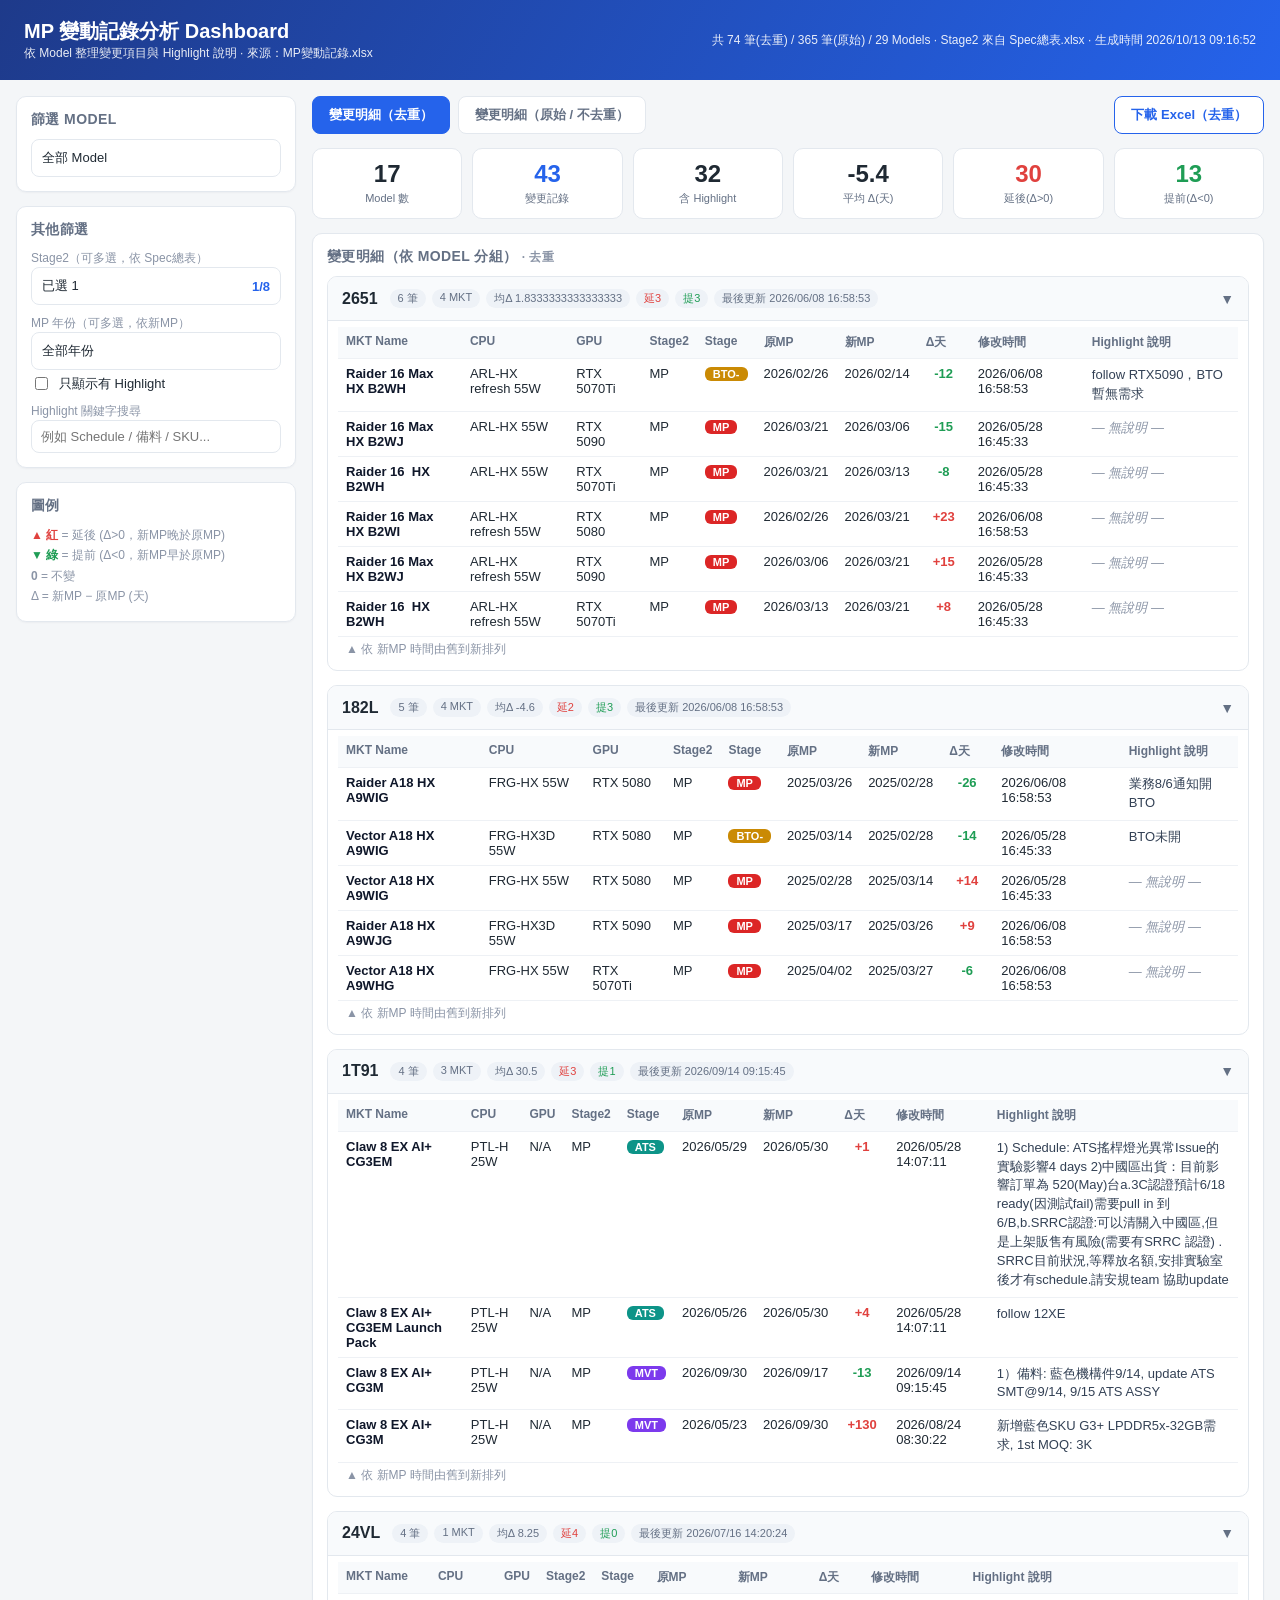
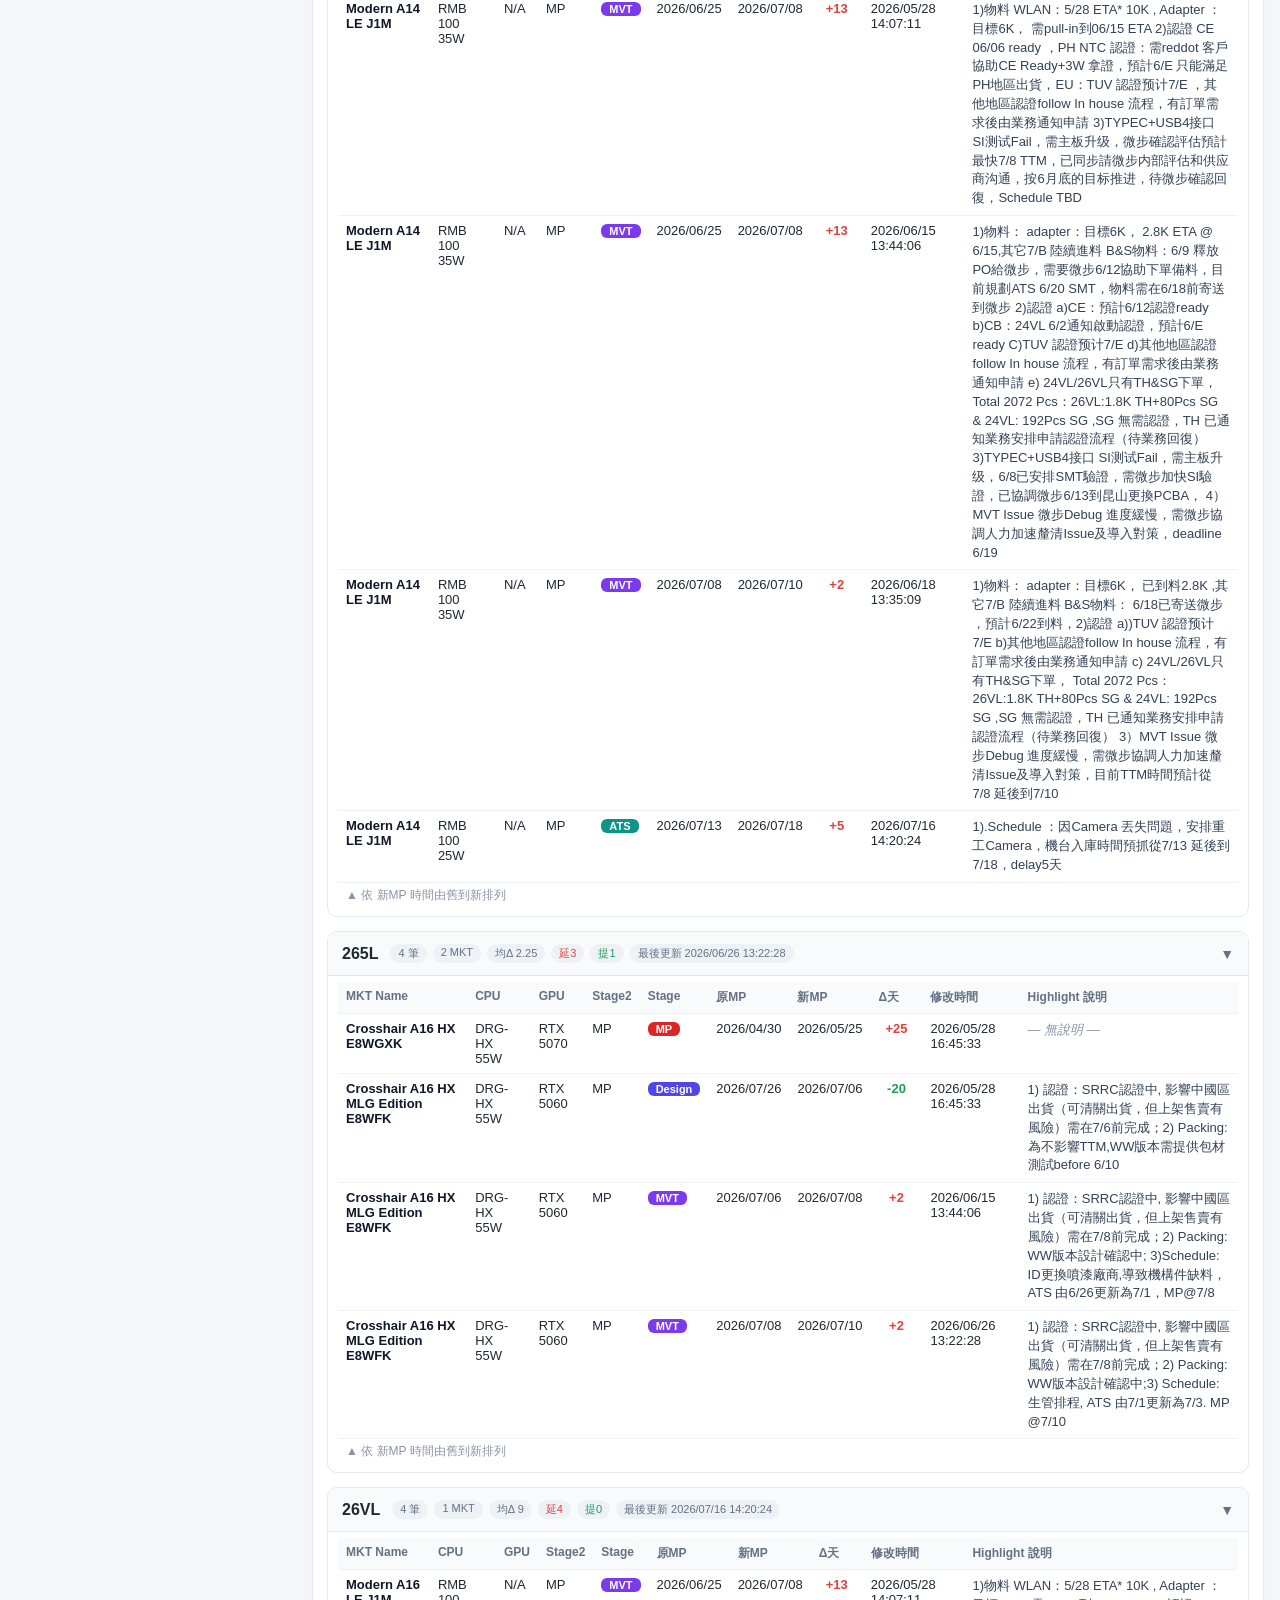
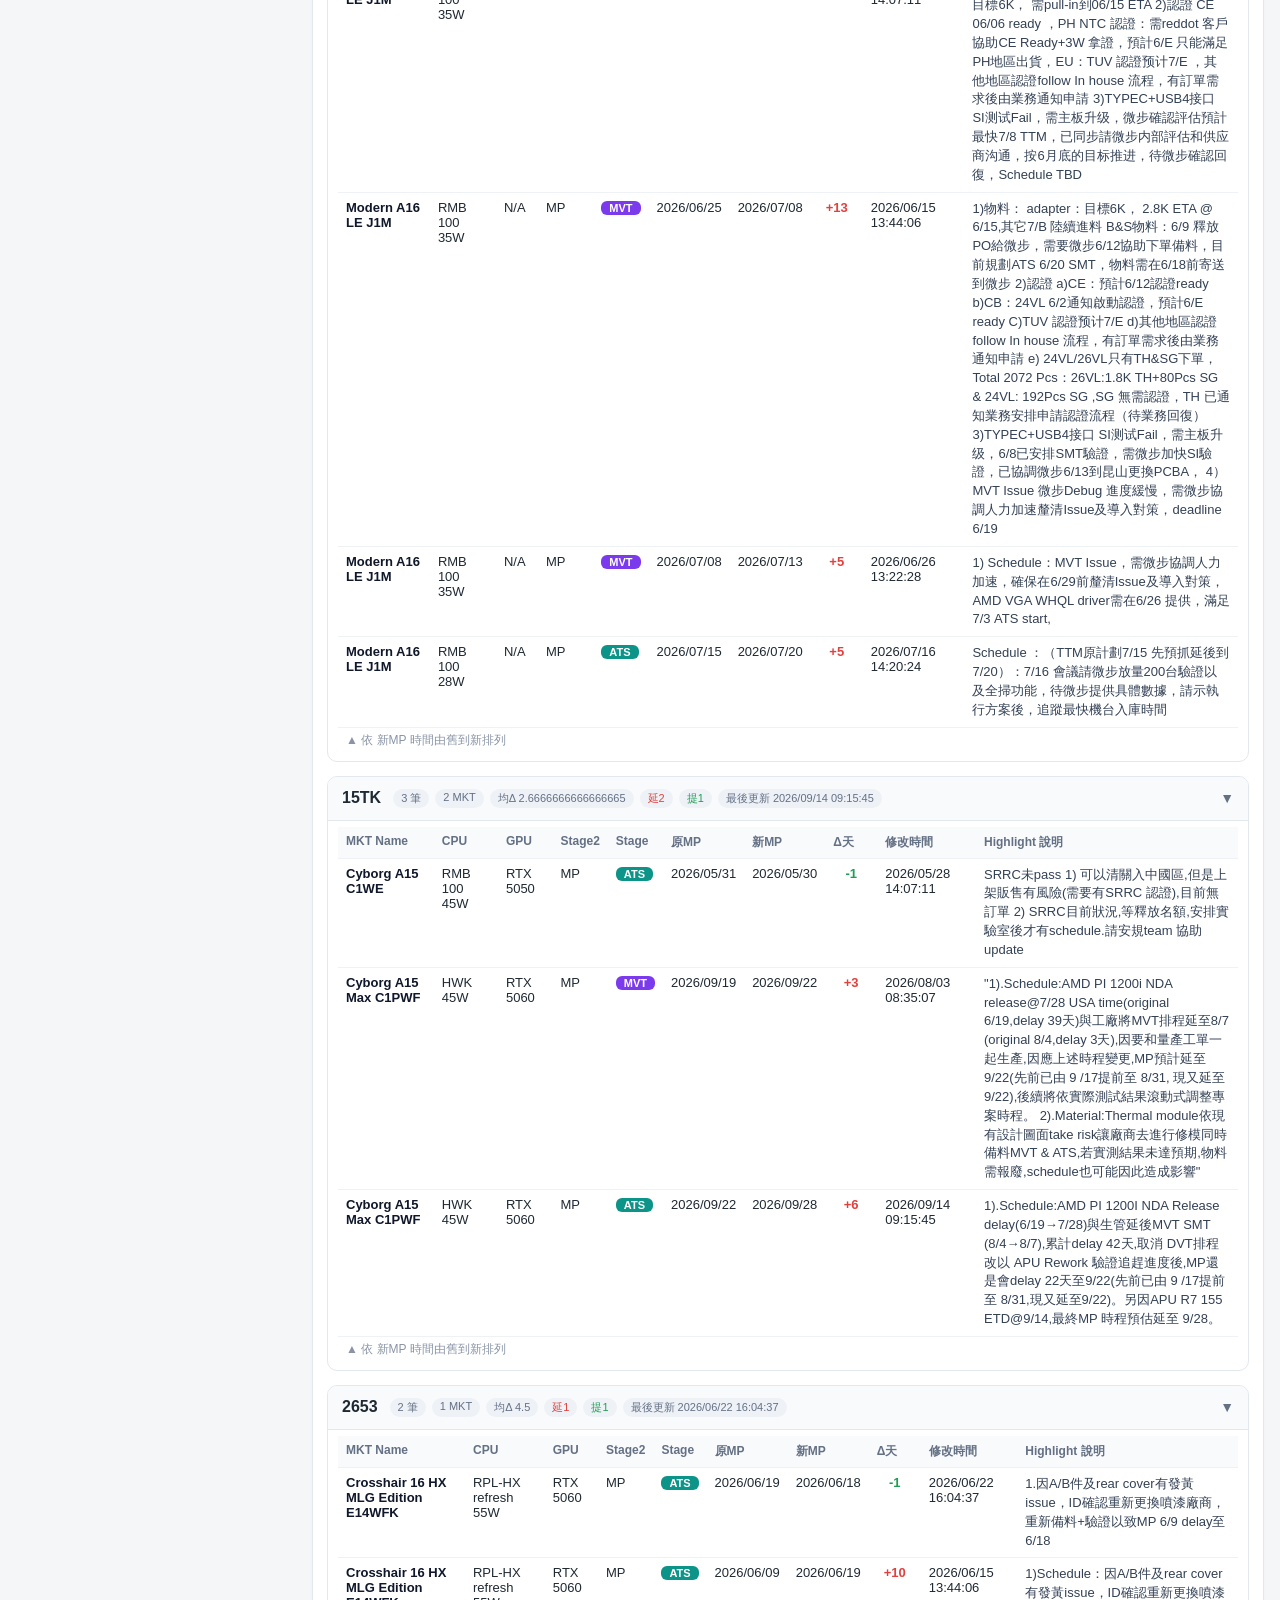
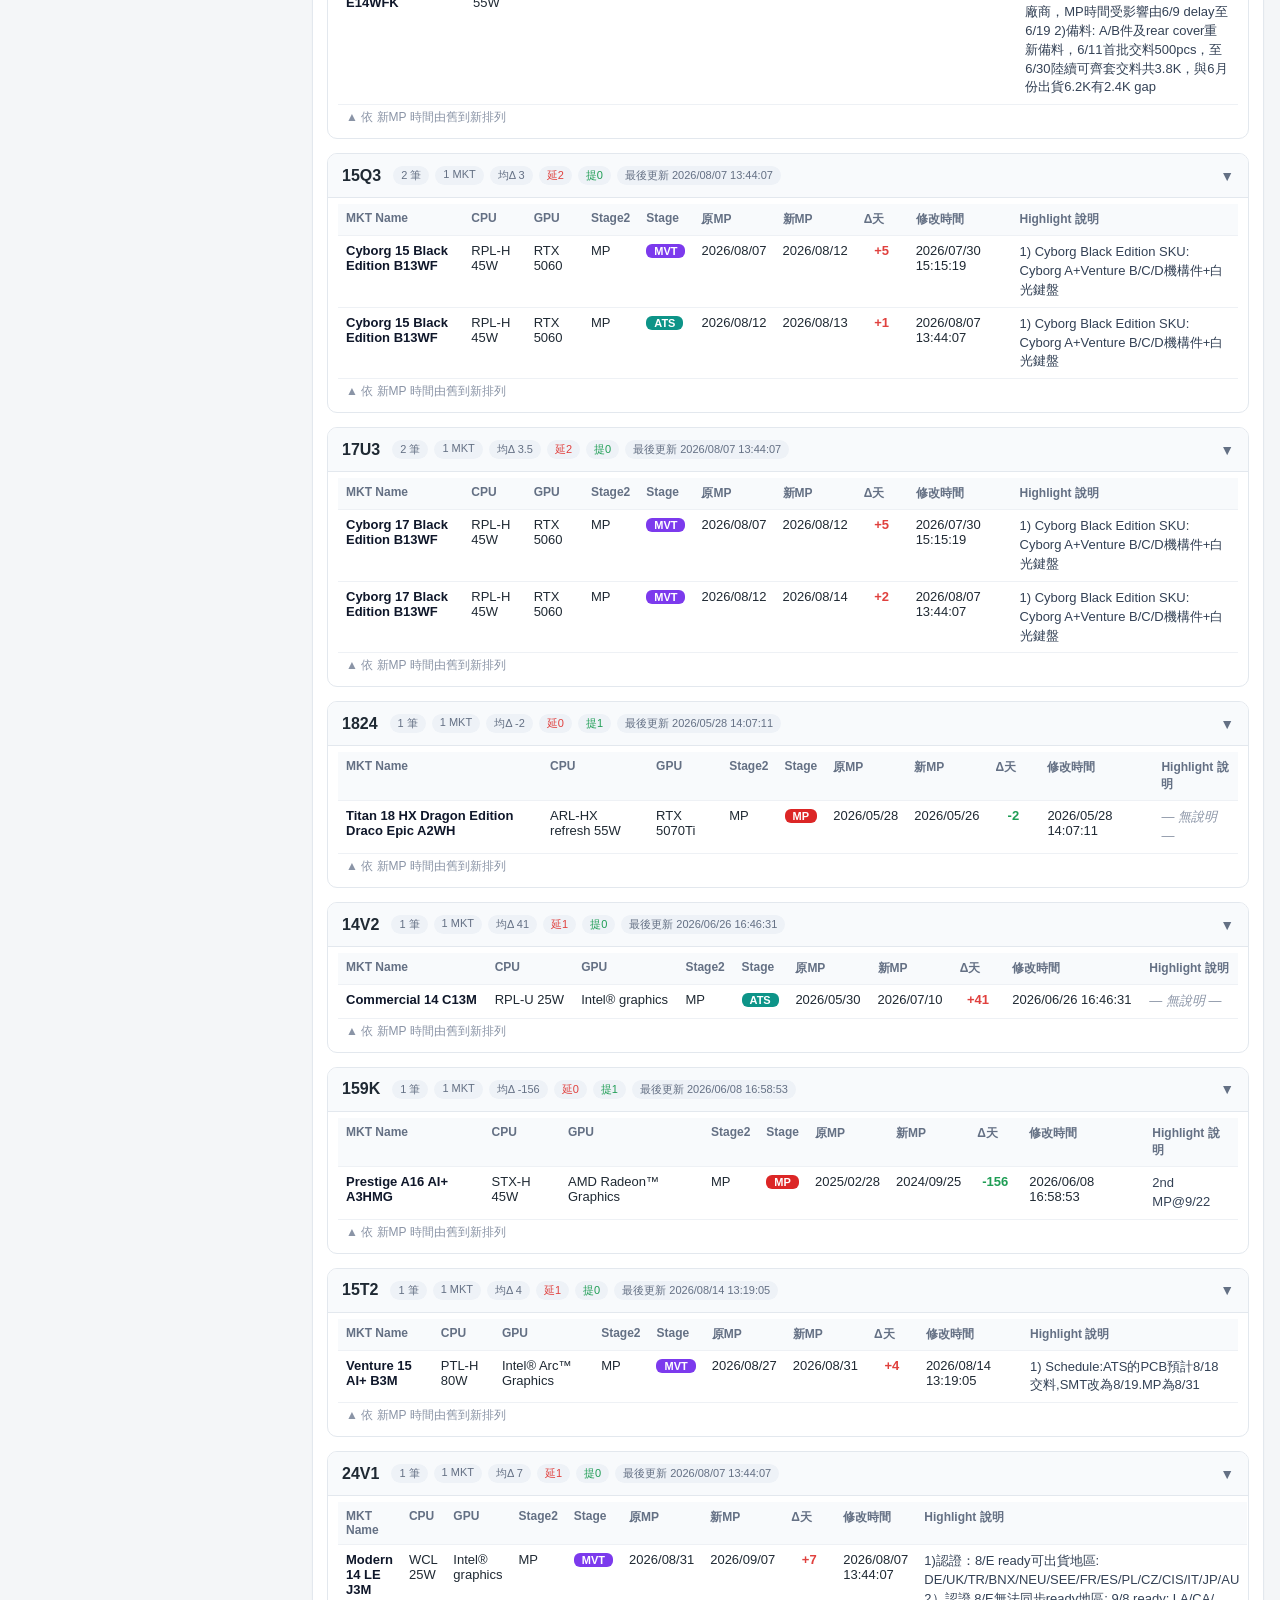
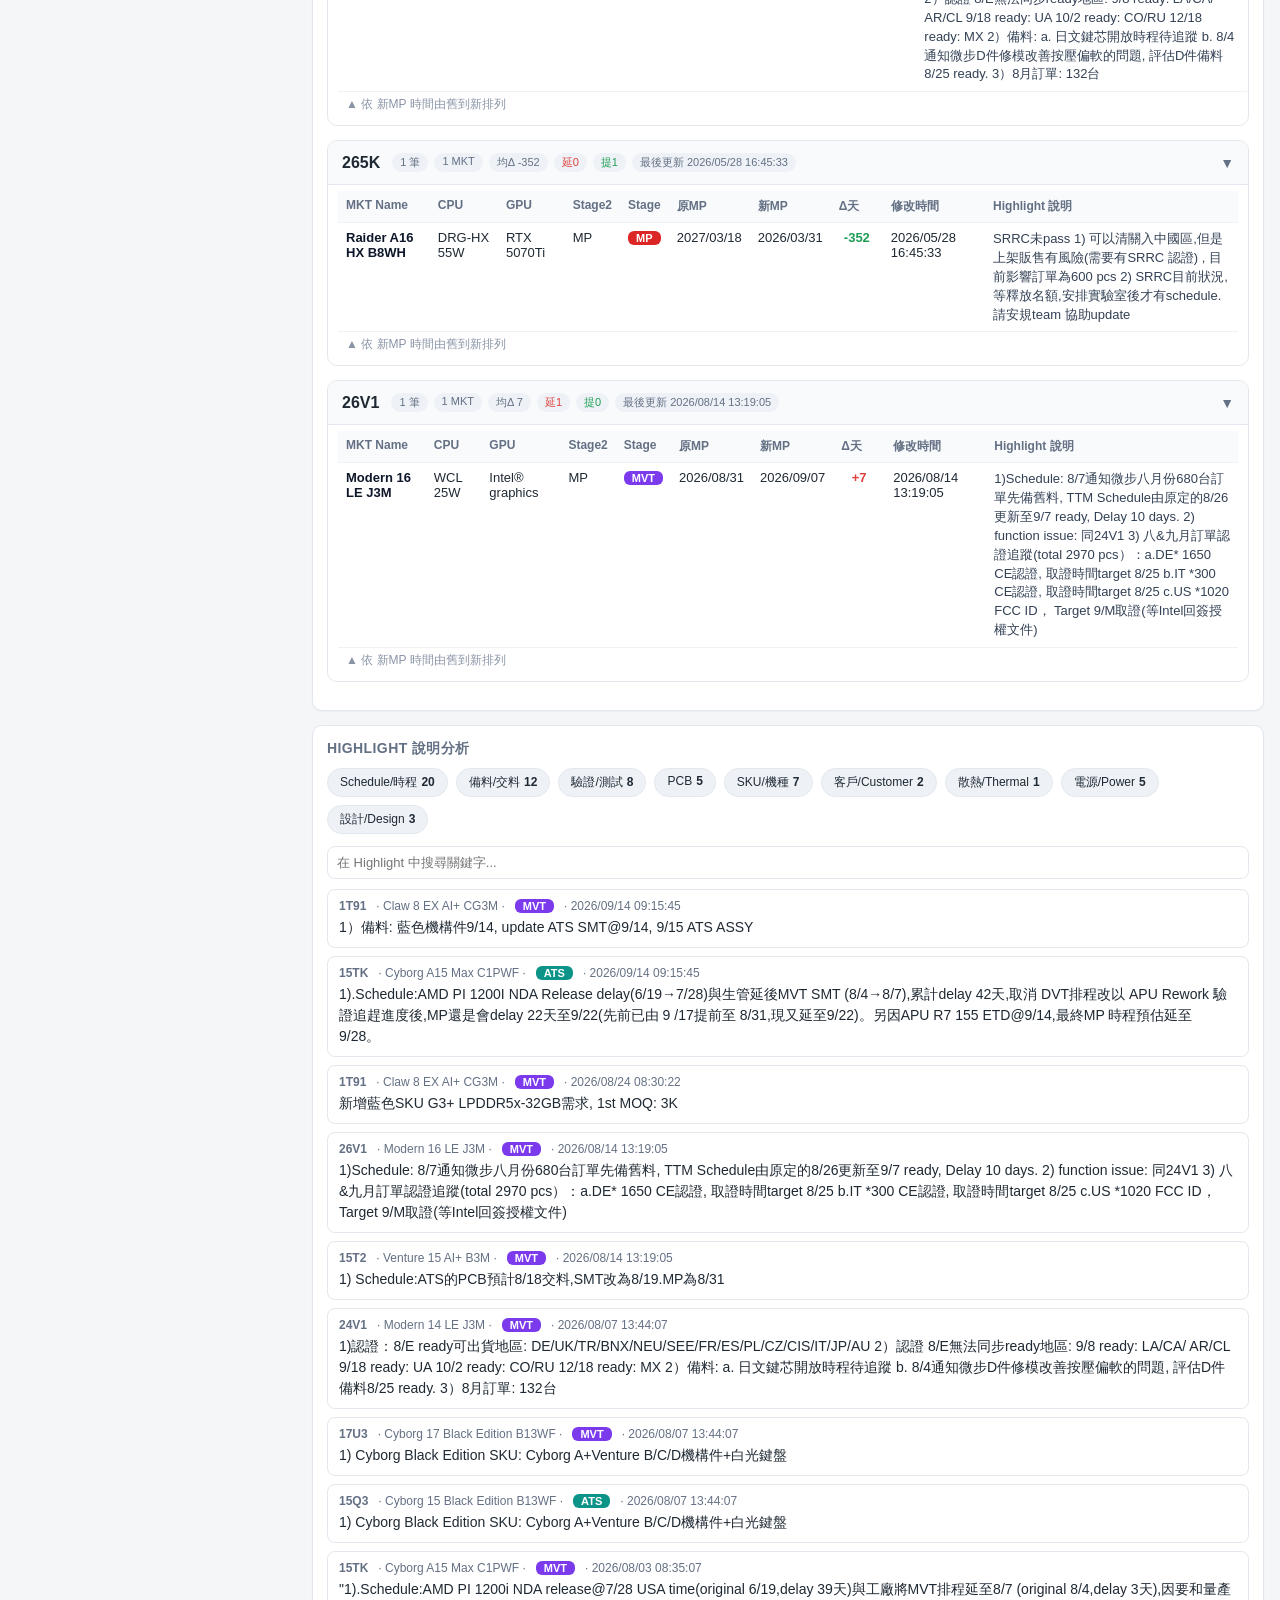
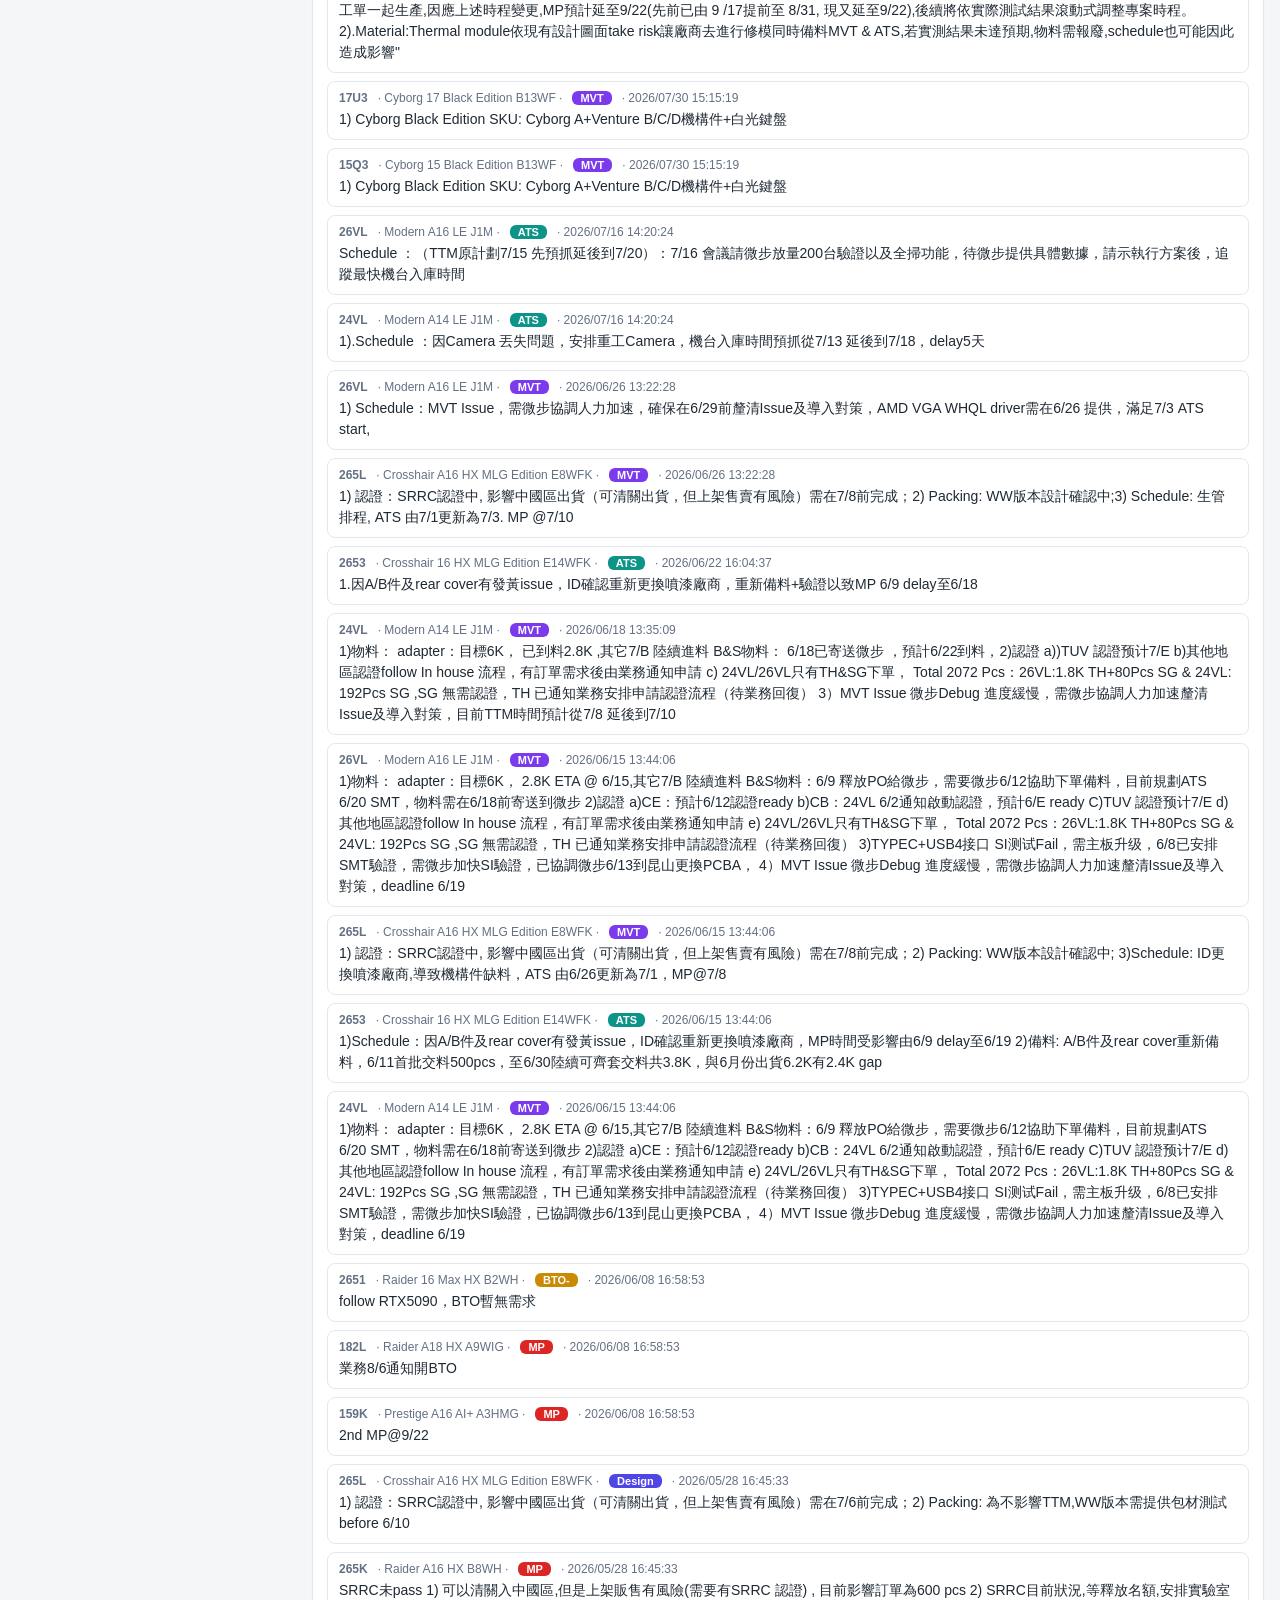
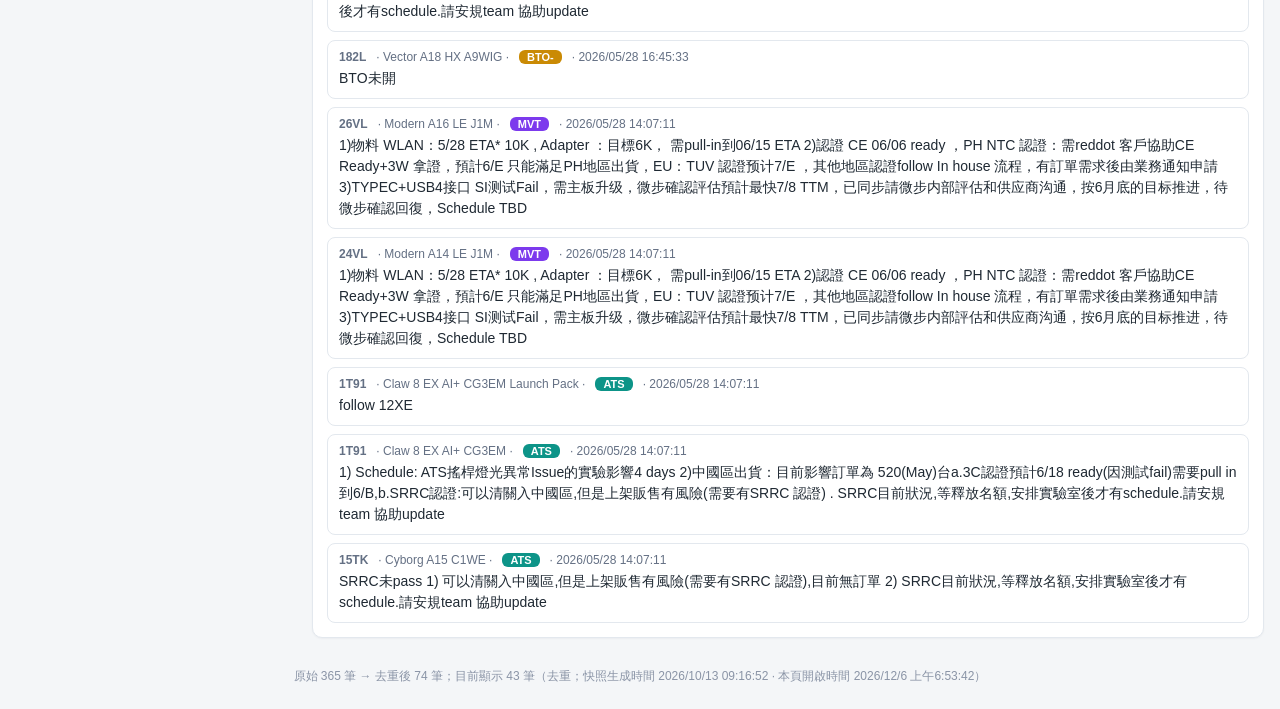
==== MP变动记录_dashboard.html @ 635c1bf2 "Update NPI Dashboard 2026-10-13 09:16" ====
<!DOCTYPE html>
<html lang="zh-Hant">
<head>
<meta charset="utf-8">
<meta name="viewport" content="width=device-width, initial-scale=1">
<meta http-equiv="Expires" content="0">
<script>
// 强制绕过缓存：每次访问都请求最新版本
// （2026-10-03 使用者要求，與 TTM_check.html 等一致）
// 注意：這段是 Python 純字串（非 f-string），所以 JS 的大括號直接寫單層即可
(function(){
  var ts = Date.now();
  var href = location.href.split('#')[0];
  if(href.indexOf('_nocache_') === -1){
    var sep = href.indexOf('?') === -1 ? '?' : '&';
    location.replace(href + sep + '_nocache_=' + ts);
  }
})();
</script>
<title>MP 變動記錄分析 Dashboard</title>
<style>
:root{
  --bg:#f4f6f8; --card:#ffffff; --ink:#1f2933; --sub:#647084; --line:#e3e8ee;
  --brand:#2563eb; --brand2:#0ea5e9; --red:#e0413e; --green:#1f9d55; --amber:#d98a00; --gray:#8a94a6;
  --chip:#eef2f7;
}
*{box-sizing:border-box}
body{margin:0;font-family:"Segoe UI","Microsoft JhengHei","PingFang TC",sans-serif;background:var(--bg);color:var(--ink);font-size:14px}
header{background:linear-gradient(120deg,#1e3a8a,#2563eb);color:#fff;padding:18px 24px;display:flex;justify-content:space-between;align-items:center;flex-wrap:wrap;gap:10px}
header h1{margin:0;font-size:20px;font-weight:700}
header .meta{font-size:12px;opacity:.9}
.wrap{display:flex;gap:16px;padding:16px;align-items:flex-start;max-width:1500px;margin:0 auto}
.side{width:280px;flex:0 0 280px;position:sticky;top:12px}
.main{flex:1;min-width:0}
.card{background:var(--card);border:1px solid var(--line);border-radius:10px;padding:14px;margin-bottom:14px;box-shadow:0 1px 2px rgba(16,24,40,.04)}
.card h3{margin:0 0 10px;font-size:14px;color:var(--sub);text-transform:uppercase;letter-spacing:.4px}
/* view tabs */
.tabs{display:flex;gap:8px;margin-bottom:14px;flex-wrap:wrap}
.tab{padding:9px 16px;border:1px solid var(--line);background:#fff;border-radius:8px;cursor:pointer;font-size:13px;font-weight:600;color:var(--sub)}
.tab:hover{background:#f1f5f9}
.tab.active{background:var(--brand);color:#fff;border-color:var(--brand)}
.dl-btn{margin-left:auto;padding:9px 16px;border:1px solid var(--brand);background:#fff;color:var(--brand);border-radius:8px;cursor:pointer;font-size:13px;font-weight:600}
.dl-btn:hover{background:#eff6ff}
.kpis{display:grid;grid-template-columns:repeat(auto-fit,minmax(120px,1fr));gap:10px;margin-bottom:14px}
.kpi{background:var(--card);border:1px solid var(--line);border-radius:10px;padding:12px;text-align:center}
.kpi .v{font-size:24px;font-weight:800;line-height:1.1}
.kpi .l{font-size:11px;color:var(--sub);margin-top:4px}
.kpi.red .v{color:var(--red)} .kpi.green .v{color:var(--green)} .kpi.blue .v{color:var(--brand)}
/* model dropdown */
.ms{position:relative}
.ms-input{width:100%;padding:9px 10px;border:1px solid var(--line);border-radius:8px;background:#fff;cursor:pointer;display:flex;justify-content:space-between;align-items:center;font-size:13px}
.ms-input .cnt{color:var(--brand);font-weight:600}
.ms-panel{position:absolute;z-index:40;top:calc(100% + 4px);left:0;right:0;background:#fff;border:1px solid var(--line);border-radius:10px;box-shadow:0 8px 24px rgba(16,24,40,.16);max-height:340px;overflow:auto;display:none}
.ms-panel.open{display:block}
.ms-search{padding:8px;border-bottom:1px solid var(--line);position:sticky;top:0;background:#fff}
.ms-search input{width:100%;padding:7px 9px;border:1px solid var(--line);border-radius:7px;font-size:13px}
.ms-actions{display:flex;gap:6px;padding:8px;border-bottom:1px solid var(--line)}
.ms-actions button{flex:1;font-size:12px;padding:6px;border:1px solid var(--line);background:var(--chip);border-radius:7px;cursor:pointer}
.ms-actions button:hover{background:#e2e8f0}
.ms-opt{display:flex;align-items:center;gap:8px;padding:7px 10px;cursor:pointer;font-size:13px}
.ms-opt:hover{background:#f1f5f9}
.ms-opt .mc{margin-left:auto;font-size:11px;color:var(--gray)}
.ms-opt input{accent-color:var(--brand)}
select.filter,input.search{width:100%;padding:8px 9px;border:1px solid var(--line);border-radius:8px;font-size:13px;background:#fff}
.toggle{display:flex;align-items:center;gap:8px;font-size:13px;margin-top:4px;cursor:pointer}
/* model group */
.group{background:var(--card);border:1px solid var(--line);border-radius:10px;margin-bottom:14px;overflow:hidden}
.group-head{display:flex;align-items:center;gap:12px;padding:12px 14px;cursor:pointer;background:#f8fafc;border-bottom:1px solid var(--line)}
.group-head .gname{font-size:16px;font-weight:800}
.group-head .gtags{display:flex;gap:6px;flex-wrap:wrap;font-size:11px}
.gtag{background:var(--chip);color:var(--sub);padding:2px 8px;border-radius:20px}
.group-head .gcaret{margin-left:auto;color:var(--sub);transition:transform .15s}
.group.collapsed .gcaret{transform:rotate(-90deg)}
.group.collapsed .group-body{display:none}
.group-body{padding:6px 10px 10px}
table{width:100%;border-collapse:collapse;font-size:13px}
th,td{padding:7px 8px;text-align:left;border-bottom:1px solid #eef1f5;vertical-align:top}
th{background:#f8fafc;color:var(--sub);font-weight:600;font-size:12px;position:sticky;top:0}
tr:hover td{background:#fafcff}
.mname{font-weight:600;color:#0f172a}
.delta{font-weight:700;text-align:center;min-width:52px}
.delta.pos{color:var(--red)} .delta.neg{color:var(--green)} .delta.zero{color:var(--gray)}
.hl{color:#334155;max-width:520px;line-height:1.45}
.hl.empty{color:var(--gray);font-style:italic}
.stage{display:inline-block;padding:1px 8px;border-radius:6px;font-size:11px;font-weight:700;color:#fff;white-space:nowrap}
.muted{color:var(--gray);font-size:12px}
/* highlight analysis */
.hl-analysis .themes{display:flex;flex-wrap:wrap;gap:8px;margin-bottom:12px}
.theme-chip{background:var(--chip);border:1px solid var(--line);border-radius:20px;padding:5px 12px;font-size:12px;cursor:pointer}
.theme-chip.active{background:var(--brand);color:#fff;border-color:var(--brand)}
.theme-chip .n{font-weight:700;margin-left:4px}
.hl-list{display:flex;flex-direction:column;gap:8px}
.hl-item{border:1px solid var(--line);border-radius:8px;padding:9px 11px;background:#fff}
.hl-item .h-top{display:flex;gap:10px;font-size:12px;color:var(--sub);margin-bottom:4px;flex-wrap:wrap}
.hl-item .h-txt{color:#1f2933;line-height:1.5}
mark{background:#fff3a3;padding:0 2px;border-radius:3px}
.foot{color:var(--gray);font-size:12px;padding:0 16px 24px;text-align:center}
.empty-state{padding:40px;text-align:center;color:var(--gray)}
@media(max-width:880px){.wrap{flex-direction:column}.side{width:100%;position:static}}
</style>
</head>
<body>
<header>
  <div>
    <h1>MP 變動記錄分析 Dashboard</h1>
    <div class="meta">依 Model 整理變更項目與 Highlight 說明 · 來源：MP變動記錄.xlsx</div>
  </div>
  <div class="meta" id="srcMeta"></div>
</header>
<div class="wrap">
  <aside class="side">
    <div class="card">
      <h3>篩選 Model</h3>
      <div class="ms">
        <div class="ms-input" id="msInput"><span id="msLabel">全部 Model</span><span class="cnt" id="msCnt"></span></div>
        <div class="ms-panel" id="msPanel">
          <div class="ms-search"><input id="msSearch" placeholder="搜尋 Model..."></div>
          <div class="ms-actions">
            <button id="msAll">全選</button>
            <button id="msNone">清除</button>
          </div>
          <div id="msList"></div>
        </div>
      </div>
    </div>
    <div class="card">
      <h3>其他篩選</h3>
      <label class="muted" style="font-size:12px">Stage2（可多選，依 Spec總表）</label>
      <div class="ms" id="msStageWrap">
        <div class="ms-input" id="msStageInput"><span id="msStageLabel">全部 Stage2</span><span class="cnt" id="msStageCnt"></span></div>
        <div class="ms-panel" id="msStagePanel">
          <div class="ms-search"><input id="msStageSearch" placeholder="搜尋 Stage2..."></div>
          <div class="ms-actions"><button id="msStageAll">全選</button><button id="msStageNone">清除</button></div>
          <div id="msStageList"></div>
        </div>
      </div>
      <label class="muted" style="font-size:12px;display:block;margin-top:10px">MP 年份（可多選，依新MP）</label>
      <div class="ms" id="msYearWrap">
        <div class="ms-input" id="msYearInput"><span id="msYearLabel">全部年份</span><span class="cnt" id="msYearCnt"></span></div>
        <div class="ms-panel" id="msYearPanel">
          <div class="ms-actions"><button id="msYearAll">全選</button><button id="msYearNone">清除</button></div>
          <div id="msYearList"></div>
        </div>
      </div>
      <label class="toggle"><input type="checkbox" id="onlyHL"> 只顯示有 Highlight</label>
      <label class="muted" style="font-size:12px;display:block;margin-top:10px">Highlight 關鍵字搜尋</label>
      <input class="search" id="kwSearch" placeholder="例如 Schedule / 備料 / SKU...">
    </div>
    <div class="card">
      <h3>圖例</h3>
      <div class="muted" style="font-size:12px;line-height:1.7">
        <span style="color:var(--red);font-weight:700">▲ 紅</span> = 延後 (Δ&gt;0，新MP晚於原MP)<br>
        <span style="color:var(--green);font-weight:700">▼ 綠</span> = 提前 (Δ&lt;0，新MP早於原MP)<br>
        <span style="color:var(--gray);font-weight:700">0</span> = 不變<br>
        Δ = 新MP − 原MP (天)
      </div>
    </div>
  </aside>
  <main class="main">
    <div class="tabs" id="tabs">
      <button class="tab active" data-v="dedup">變更明細（去重）</button>
      <button class="tab" data-v="raw">變更明細（原始 / 不去重）</button>
      <button class="dl-btn" id="dlExcel">下載 Excel（去重）</button>
    </div>
    <div class="kpis" id="kpis"></div>
    <div class="card">
      <h3>變更明細（依 Model 分組） <span id="detailSub" class="muted"></span></h3>
      <div id="groups"></div>
    </div>
    <div class="card hl-analysis">
      <h3>Highlight 說明分析</h3>
      <div class="themes" id="themes"></div>
      <input class="search" id="hlSearch" placeholder="在 Highlight 中搜尋關鍵字..." style="margin-bottom:10px">
      <div class="hl-list" id="hlList"></div>
    </div>
  </main>
</div>
<div class="foot" id="foot"></div>
<script>
const DATA = {"records": [{"model": "13Q5", "mkt": "Prestige 13 AI+ A4M", "cpu": "NVL-H 28W", "gpu": "Intel® Arc™ Graphics", "npm": "顏春梅", "stage": "EVT", "stage2": "EVT", "oldMP": "2026-12-31", "newMP": "2027-01-13", "delta": 13, "highlight": "1）schedule: EVT SMT dealy 2天（工廠排程要求物料9/28齊料，PCB 需10/7才能到料）；2）備料 PCB 150D 基材10/15 確認，if fail 170Dc 基材11/M PCB才會到料for 測試；3）GRL TBT sign FW gap 2W；", "hasHL": true, "modTime": "2026/10/03 19:54:33", "year": "2027"}, {"model": "14T3", "mkt": "Prestige N14 AI+ D1M", "cpu": "N1 35W", "gpu": "N/A", "npm": "倪嬌嬌", "stage": "MVT", "stage2": "MVT", "oldMP": "2026-10-26", "newMP": "2026-11-23", "delta": 28, "highlight": "1) Schedule:  a. MVT拆分兩次SMT搭配PS software作驗證 b. 量產software更新時間至10/16, update ATS@11/9. 2)備料：量產交料2.8k HQ23, 最新MP*1K交期回復在12/M（follow leading customer）交料, 與ATS start Gap 2個月, 採購協助push廠商交期中", "hasHL": true, "modTime": "2026/08/07 13:44:07", "year": "2026"}, {"model": "14T3", "mkt": "Prestige N14 Spark D1M", "cpu": "N1 35W", "gpu": "N/A", "npm": "倪嬌嬌", "stage": "MVT", "stage2": "(未匹配)", "oldMP": "2026-09-14", "newMP": "2026-10-26", "delta": 42, "highlight": "1) Schedule: NV update BSP時間Factory drop final ETA@10/6, 更新ATS start@10/13 2)備料： 2.8K panel的驗證 follow leading customer, 交料plan:a. 1st MP lot: 1K 數量, 型號HQ15, 九月份交料(同步Leading customers量產交料時間 具體九月份ETD日期還在追蹤中. b. Others order: 需轉型號至HQxx, 十一月份交料", "hasHL": true, "modTime": "2026/06/18 13:35:09", "year": "2026"}, {"model": "14T4", "mkt": "Prestige 14 AI+ D4MG", "cpu": "NVL-H 30W", "gpu": "Intel® Arc™ Graphics", "npm": "朱芳芳", "stage": "DVT", "stage2": "EVT", "oldMP": "2026-12-25", "newMP": "2026-12-31", "delta": 6, "highlight": "", "hasHL": false, "modTime": "2026/08/24 08:30:22", "year": "2026"}, {"model": "14T4", "mkt": "Prestige 14 AI+ D4MG", "cpu": "NVL-H 30W", "gpu": "Intel® Arc™ Graphics", "npm": "朱芳芳", "stage": "EVT", "stage2": "EVT", "oldMP": "2026-12-31", "newMP": "2027-01-11", "delta": 11, "highlight": "", "hasHL": false, "modTime": "2026/09/14 09:15:45", "year": "2027"}, {"model": "14V2", "mkt": "Commercial 14 C13M", "cpu": "RPL-U 25W", "gpu": "Intel® graphics", "npm": "杜晨光", "stage": "ATS", "stage2": "MP", "oldMP": "2026-05-30", "newMP": "2026-07-10", "delta": 41, "highlight": "", "hasHL": false, "modTime": "2026/06/26 16:46:31", "year": "2026"}, {"model": "159K", "mkt": "Prestige A16 AI+ A3HMG", "cpu": "STX-H 45W", "gpu": "AMD Radeon™ Graphics", "npm": "倪嬌嬌", "stage": "MP", "stage2": "MP", "oldMP": "2025-02-28", "newMP": "2024-09-25", "delta": -156, "highlight": "2nd MP@9/22", "hasHL": true, "modTime": "2026/06/08 16:58:53", "year": "2024"}, {"model": "15Q3", "mkt": "Cyborg 15 Black Edition B13WF", "cpu": "RPL-H 45W", "gpu": "RTX 5060", "npm": "楊淑賢", "stage": "MVT", "stage2": "MP", "oldMP": "2026-08-07", "newMP": "2026-08-12", "delta": 5, "highlight": "1) Cyborg Black Edition SKU: Cyborg A+Venture B/C/D機構件+白光鍵盤", "hasHL": true, "modTime": "2026/07/30 15:15:19", "year": "2026"}, {"model": "15Q3", "mkt": "Cyborg 15 Black Edition B13WF", "cpu": "RPL-H 45W", "gpu": "RTX 5060", "npm": "楊淑賢", "stage": "ATS", "stage2": "MP", "oldMP": "2026-08-12", "newMP": "2026-08-13", "delta": 1, "highlight": "1) Cyborg Black Edition SKU: Cyborg A+Venture B/C/D機構件+白光鍵盤", "hasHL": true, "modTime": "2026/08/07 13:44:07", "year": "2026"}, {"model": "15QL", "mkt": "Cyborg A15 AI+ B3HWGKG", "cpu": "KRK-H 45W", "gpu": "RTX 5070", "npm": "朱芳芳", "stage": "BTO-", "stage2": "BTO-", "oldMP": "2025-08-18", "newMP": "2025-06-21", "delta": -58, "highlight": "", "hasHL": false, "modTime": "2026/05/28 16:45:33", "year": "2025"}, {"model": "15T2", "mkt": "Venture 15 AI+ B3M", "cpu": "PTL-H 80W", "gpu": "Intel® Arc™ Graphics", "npm": "李文欽", "stage": "MVT", "stage2": "MP", "oldMP": "2026-08-27", "newMP": "2026-08-31", "delta": 4, "highlight": "1) Schedule:ATS的PCB預計8/18交料,SMT改為8/19.MP為8/31", "hasHL": true, "modTime": "2026/08/14 13:19:05", "year": "2026"}, {"model": "15TK", "mkt": "Cyborg A15 C1PWE", "cpu": "HWK 45W", "gpu": "RTX 5050", "npm": "蔡東宏", "stage": "DVT", "stage2": "Pending", "oldMP": "2026-09-29", "newMP": "2026-08-31", "delta": -29, "highlight": "1).Schedule:R7-155優先進行ATS,以 8 月底 MP 為目標,其餘APU sku在9月進行ATS C/R 2). Material:Thermal module將依現有設計圖面take risk讓廠商去進行修模同時備料MVT & ATS,若實測驗證結果未達預期,物料需報廢,schedule也可能因此造成影響", "hasHL": true, "modTime": "2026/06/22 16:04:37", "year": "2026"}, {"model": "15TK", "mkt": "Cyborg A15 C1WE", "cpu": "RMB 100 45W", "gpu": "RTX 5050", "npm": "蔡東宏", "stage": "ATS", "stage2": "MP", "oldMP": "2026-05-31", "newMP": "2026-05-30", "delta": -1, "highlight": "SRRC未pass 1) 可以清關入中國區,但是上架販售有風險(需要有SRRC 認證),目前無訂單 2) SRRC目前狀況,等釋放名額,安排實驗室後才有schedule.請安規team 協助update", "hasHL": true, "modTime": "2026/05/28 14:07:11", "year": "2026"}, {"model": "15TK", "mkt": "Cyborg A15 Max C1PWE", "cpu": "HWK 45W", "gpu": "RTX 5050", "npm": "蔡東宏", "stage": "DVT", "stage2": "BTO-", "oldMP": "2026-09-17", "newMP": "2026-08-31", "delta": -17, "highlight": "1).Schedule:R7-155優先進行ATS,以 8 月底 MP 為目標,其餘APU sku在9月進行ATS C/R 2). Material:Thermal module將依現有設計圖面take risk讓廠商去進行修模同時備料MVT & ATS,若實測驗證結果未達預期,物料需報廢,schedule也可能因此造成影響", "hasHL": true, "modTime": "2026/06/22 16:04:37", "year": "2026"}, {"model": "15TK", "mkt": "Cyborg A15 Max C1PWE", "cpu": "HWK 45W", "gpu": "RTX 5050", "npm": "蔡東宏", "stage": "DVT", "stage2": "BTO-", "oldMP": "2026-09-07", "newMP": "2026-09-14", "delta": 7, "highlight": "1).Schedule: AMD 將PI 1200I NDA Release 再延至7/17(Delay 4W),因專案僅有一個MVT stage,工廠& DQA需完整驗證,若測試順利,MP 預計延後 2週至 9/14 (先前已由9 月底提前至8/31,現又延至9/14),後續將依實際測試結果滾動式調整時程。 2).Material: Thermal module依現有設計圖面take risk讓廠商去進行修模同時備料MVT & ATS, 若實測結果未達預期,物料需報廢,schedule也可能因此造成影響", "hasHL": true, "modTime": "2026/07/10 08:18:13", "year": "2026"}, {"model": "15TK", "mkt": "Cyborg A15 Max C1PWE", "cpu": "HWK 45W", "gpu": "RTX 5050", "npm": "蔡東宏", "stage": "DVT", "stage2": "BTO-", "oldMP": "2026-09-14", "newMP": "2026-09-19", "delta": 5, "highlight": "1).Schedule: AMD 將PI 1200I NDA Release 再延至7/22(較原時程delay 33天),因需搭配新的PI code & driver且專案僅有一個MVT stage,工廠& DQA需完整驗證,若測試順利,MP預計延後至9/19 (先前已由 9 月底提前至 8/31, 現又延至9/19),後續將依實際測試結果滾動式調整專案時程。  2).Material: Thermal module依現有設計圖面take risk讓廠商去進行修模同時備料MVT & ATS, 若實測結果未達預期,物料需報廢,schedule也可能因此造成影響", "hasHL": true, "modTime": "2026/07/17 11:04:53", "year": "2026"}, {"model": "15TK", "mkt": "Cyborg A15 Max C1PWE", "cpu": "HWK 45W", "gpu": "RTX 5050", "npm": "蔡東宏", "stage": "MVT", "stage2": "BTO-", "oldMP": "2026-09-19", "newMP": "2026-09-22", "delta": 3, "highlight": "1).Schedule:AMD PI 1200i NDA release@7/28 USA time(original 6/19,delay 39天)與工廠將MVT排程延至8/7 (original 8/4,delay 3天),因要和量產工單一起生產,因應上述時程變更,MP預計延至9/22(先前已由 9 /17提前至 8/31, 現又延至9/22),後續將依實際測試結果滾動式調整專案時程。  2).Material:Thermal module依現有設計圖面take risk讓廠商去進行修模同時備料MVT & ATS,若實測結果未達預期,物料需報廢,schedule也可能因此造成影響", "hasHL": true, "modTime": "2026/08/03 08:35:07", "year": "2026"}, {"model": "15TK", "mkt": "Cyborg A15 Max C1PWF", "cpu": "HWK 45W", "gpu": "RTX 5060", "npm": "蔡東宏", "stage": "MVT", "stage2": "MP", "oldMP": "2026-09-19", "newMP": "2026-09-22", "delta": 3, "highlight": "\"1).Schedule:AMD PI 1200i NDA release@7/28 USA time(original 6/19,delay 39天)與工廠將MVT排程延至8/7 (original 8/4,delay 3天),因要和量產工單一起生產,因應上述時程變更,MP預計延至9/22(先前已由 9 /17提前至 8/31, 現又延至9/22),後續將依實際測試結果滾動式調整專案時程。  2).Material:Thermal module依現有設計圖面take risk讓廠商去進行修模同時備料MVT & ATS,若實測結果未達預期,物料需報廢,schedule也可能因此造成影響\"", "hasHL": true, "modTime": "2026/08/03 08:35:07", "year": "2026"}, {"model": "15TK", "mkt": "Cyborg A15 Max C1PWF", "cpu": "HWK 45W", "gpu": "RTX 5060", "npm": "蔡東宏", "stage": "ATS", "stage2": "MP", "oldMP": "2026-09-22", "newMP": "2026-09-28", "delta": 6, "highlight": "1).Schedule:AMD PI 1200I NDA Release delay(6/19→7/28)與生管延後MVT SMT (8/4→8/7),累計delay 42天,取消 DVT排程改以 APU Rework 驗證追趕進度後,MP還是會delay 22天至9/22(先前已由 9 /17提前至 8/31,現又延至9/22)。另因APU R7 155 ETD@9/14,最終MP 時程預估延至 9/28。", "hasHL": true, "modTime": "2026/09/14 09:15:45", "year": "2026"}, {"model": "17U3", "mkt": "Cyborg 17 Black Edition B13WF", "cpu": "RPL-H 45W", "gpu": "RTX 5060", "npm": "楊淑賢", "stage": "MVT", "stage2": "MP", "oldMP": "2026-08-07", "newMP": "2026-08-12", "delta": 5, "highlight": "1) Cyborg Black Edition SKU: Cyborg A+Venture B/C/D機構件+白光鍵盤", "hasHL": true, "modTime": "2026/07/30 15:15:19", "year": "2026"}, {"model": "17U3", "mkt": "Cyborg 17 Black Edition B13WF", "cpu": "RPL-H 45W", "gpu": "RTX 5060", "npm": "楊淑賢", "stage": "MVT", "stage2": "MP", "oldMP": "2026-08-12", "newMP": "2026-08-14", "delta": 2, "highlight": "1) Cyborg Black Edition SKU: Cyborg A+Venture B/C/D機構件+白光鍵盤", "hasHL": true, "modTime": "2026/08/07 13:44:07", "year": "2026"}, {"model": "1824", "mkt": "Titan 18 HX Dragon Edition Draco Epic A2WH", "cpu": "ARL-HX refresh 55W", "gpu": "RTX 5070Ti", "npm": "許婕", "stage": "MP", "stage2": "MP", "oldMP": "2026-05-28", "newMP": "2026-05-26", "delta": -2, "highlight": "", "hasHL": false, "modTime": "2026/05/28 14:07:11", "year": "2026"}, {"model": "182L", "mkt": "Raider A18 HX A9WIG", "cpu": "FRG-HX 55W", "gpu": "RTX 5080", "npm": "蔡東宏", "stage": "MP", "stage2": "MP", "oldMP": "2025-03-26", "newMP": "2025-02-28", "delta": -26, "highlight": "業務8/6通知開BTO", "hasHL": true, "modTime": "2026/06/08 16:58:53", "year": "2025"}, {"model": "182L", "mkt": "Raider A18 HX A9WJG", "cpu": "FRG-HX3D 55W", "gpu": "RTX 5090", "npm": "蔡東宏", "stage": "MP", "stage2": "MP", "oldMP": "2025-03-17", "newMP": "2025-03-26", "delta": 9, "highlight": "", "hasHL": false, "modTime": "2026/06/08 16:58:53", "year": "2025"}, {"model": "182L", "mkt": "Vector A18 HX A9WHG", "cpu": "FRG-HX 55W", "gpu": "RTX 5070Ti", "npm": "蔡東宏", "stage": "MP", "stage2": "MP", "oldMP": "2025-04-02", "newMP": "2025-03-27", "delta": -6, "highlight": "", "hasHL": false, "modTime": "2026/06/08 16:58:53", "year": "2025"}, {"model": "182L", "mkt": "Vector A18 HX A9WIG", "cpu": "FRG-HX3D 55W", "gpu": "RTX 5080", "npm": "蔡東宏", "stage": "BTO-", "stage2": "MP", "oldMP": "2025-03-14", "newMP": "2025-02-28", "delta": -14, "highlight": "BTO未開", "hasHL": true, "modTime": "2026/05/28 16:45:33", "year": "2025"}, {"model": "182L", "mkt": "Vector A18 HX A9WIG", "cpu": "FRG-HX 55W", "gpu": "RTX 5080", "npm": "蔡東宏", "stage": "MP", "stage2": "MP", "oldMP": "2025-02-28", "newMP": "2025-03-14", "delta": 14, "highlight": "", "hasHL": false, "modTime": "2026/05/28 16:45:33", "year": "2025"}, {"model": "1862", "mkt": "Crosshair 18 Max HX B4WE", "cpu": "NVL-HX 55W", "gpu": "RTX 5050", "npm": "劉芬", "stage": "DVT", "stage2": "DVT", "oldMP": "2027-04-14", "newMP": "2027-03-30", "delta": -15, "highlight": "1)Schedule：1862 schedule Pull in，TTM 3/E，update ATS 3/31==>3/19，call help WHQL ready@3/30，gap 2W", "hasHL": true, "modTime": "2026/10/03 19:54:33", "year": "2027"}, {"model": "1T91", "mkt": "Claw 8 EX AI+ CG3EM", "cpu": "PTL-H 25W", "gpu": "N/A", "npm": "楊淑賢", "stage": "ATS", "stage2": "MP", "oldMP": "2026-05-29", "newMP": "2026-05-30", "delta": 1, "highlight": "1) Schedule: ATS搖桿燈光異常Issue的實驗影響4 days 2)中國區出貨：目前影響訂單為 520(May)台a.3C認證預計6/18 ready(因測試fail)需要pull in 到6/B,b.SRRC認證:可以清關入中國區,但是上架販售有風險(需要有SRRC 認證) . SRRC目前狀況,等釋放名額,安排實驗室後才有schedule.請安規team 協助update", "hasHL": true, "modTime": "2026/05/28 14:07:11", "year": "2026"}, {"model": "1T91", "mkt": "Claw 8 EX AI+ CG3EM Launch Pack", "cpu": "PTL-H 25W", "gpu": "N/A", "npm": "楊淑賢", "stage": "ATS", "stage2": "MP", "oldMP": "2026-05-26", "newMP": "2026-05-30", "delta": 4, "highlight": "follow 12XE", "hasHL": true, "modTime": "2026/05/28 14:07:11", "year": "2026"}, {"model": "1T91", "mkt": "Claw 8 EX AI+ CG3M", "cpu": "PTL-H 25W", "gpu": "N/A", "npm": "楊淑賢", "stage": "MVT", "stage2": "MP", "oldMP": "2026-05-23", "newMP": "2026-09-30", "delta": 130, "highlight": "新增藍色SKU G3+ LPDDR5x-32GB需求, 1st MOQ: 3K", "hasHL": true, "modTime": "2026/08/24 08:30:22", "year": "2026"}, {"model": "1T91", "mkt": "Claw 8 EX AI+ CG3M", "cpu": "PTL-H 25W", "gpu": "N/A", "npm": "楊淑賢", "stage": "MVT", "stage2": "MP", "oldMP": "2026-09-30", "newMP": "2026-09-17", "delta": -13, "highlight": "1）備料: 藍色機構件9/14, update ATS SMT@9/14, 9/15 ATS ASSY", "hasHL": true, "modTime": "2026/09/14 09:15:45", "year": "2026"}, {"model": "24V1", "mkt": "Modern 14 LE J3M", "cpu": "WCL 25W", "gpu": "Intel® graphics", "npm": "倪嬌嬌", "stage": "MVT", "stage2": "MP", "oldMP": "2026-08-31", "newMP": "2026-09-07", "delta": 7, "highlight": "1)認證：8/E ready可出貨地區:  DE/UK/TR/BNX/NEU/SEE/FR/ES/PL/CZ/CIS/IT/JP/AU 2）認證 8/E無法同步ready地區:  9/8 ready: LA/CA/ AR/CL  9/18 ready: UA 10/2 ready: CO/RU 12/18 ready: MX 2）備料: a. 日文鍵芯開放時程待追蹤 b. 8/4通知微步D件修模改善按壓偏軟的問題, 評估D件備料8/25 ready. 3）8月訂單: 132台", "hasHL": true, "modTime": "2026/08/07 13:44:07", "year": "2026"}, {"model": "24VL", "mkt": "Modern A14 LE J1M", "cpu": "RMB 100 35W", "gpu": "N/A", "npm": "杜晨光", "stage": "MVT", "stage2": "MP", "oldMP": "2026-06-25", "newMP": "2026-07-08", "delta": 13, "highlight": "1)物料 WLAN：5/28 ETA* 10K ,   Adapter ：目標6K， 需pull-in到06/15  ETA 2)認證  CE 06/06 ready ，PH  NTC 認證：需reddot 客戶協助CE Ready+3W 拿證，預計6/E 只能滿足PH地區出貨，EU：TUV 認證预计7/E ，其他地區認證follow  In house 流程，有訂單需求後由業務通知申請 3)TYPEC+USB4接口 SI测试Fail，需主板升级，微步確認評估預計最快7/8 TTM，已同步請微步内部評估和供应商沟通，按6月底的目标推进，待微步確認回復，Schedule TBD", "hasHL": true, "modTime": "2026/05/28 14:07:11", "year": "2026"}, {"model": "24VL", "mkt": "Modern A14 LE J1M", "cpu": "RMB 100 35W", "gpu": "N/A", "npm": "杜晨光", "stage": "MVT", "stage2": "MP", "oldMP": "2026-06-25", "newMP": "2026-07-08", "delta": 13, "highlight": "1)物料： adapter：目標6K， 2.8K ETA @ 6/15,其它7/B 陸續進料 B&S物料：6/9 釋放PO給微步，需要微步6/12協助下單備料，目前規劃ATS 6/20 SMT，物料需在6/18前寄送到微步 2)認證   a)CE：預計6/12認證ready  b)CB：24VL 6/2通知啟動認證，預計6/E ready  C)TUV 認證预计7/E  d)其他地區認證follow In house 流程，有訂單需求後由業務通知申請 e) 24VL/26VL只有TH&SG下單， Total 2072 Pcs：26VL:1.8K TH+80Pcs SG & 24VL: 192Pcs SG  ,SG 無需認證，TH 已通知業務安排申請認證流程（待業務回復） 3)TYPEC+USB4接口 SI测试Fail，需主板升级，6/8已安排SMT驗證，需微步加快SI驗證，已協調微步6/13到昆山更換PCBA， 4）MVT Issue 微步Debug 進度緩慢，需微步協調人力加速釐清Issue及導入對策，deadline 6/19", "hasHL": true, "modTime": "2026/06/15 13:44:06", "year": "2026"}, {"model": "24VL", "mkt": "Modern A14 LE J1M", "cpu": "RMB 100 35W", "gpu": "N/A", "npm": "杜晨光", "stage": "MVT", "stage2": "MP", "oldMP": "2026-07-08", "newMP": "2026-07-10", "delta": 2, "highlight": "1)物料： adapter：目標6K， 已到料2.8K ,其它7/B 陸續進料 B&S物料： 6/18已寄送微步 ，預計6/22到料，2)認證 a))TUV 認證预计7/E b)其他地區認證follow In house 流程，有訂單需求後由業務通知申請 c) 24VL/26VL只有TH&SG下單， Total 2072 Pcs：26VL:1.8K TH+80Pcs SG & 24VL: 192Pcs SG ,SG 無需認證，TH 已通知業務安排申請認證流程（待業務回復）  3）MVT Issue 微步Debug 進度緩慢，需微步協調人力加速釐清Issue及導入對策，目前TTM時間預計從7/8 延後到7/10", "hasHL": true, "modTime": "2026/06/18 13:35:09", "year": "2026"}, {"model": "24VL", "mkt": "Modern A14 LE J1M", "cpu": "RMB 100 25W", "gpu": "N/A", "npm": "杜晨光", "stage": "ATS", "stage2": "MP", "oldMP": "2026-07-13", "newMP": "2026-07-18", "delta": 5, "highlight": "1).Schedule ：因Camera 丟失問題，安排重工Camera，機台入庫時間預抓從7/13 延後到7/18，delay5天", "hasHL": true, "modTime": "2026/07/16 14:20:24", "year": "2026"}, {"model": "2621", "mkt": "Prestige N16 Spark", "cpu": "N1x 80W", "gpu": "N/A", "npm": "林晉弘", "stage": "MVT", "stage2": "(未匹配)", "oldMP": "2026-08-14", "newMP": "2026-08-31", "delta": 17, "highlight": "1)battery life測試條件的定義，NV與MSFT討論中，根據7/9會議，DQA會基於BSP Day0 rev.B + balance mode測試，確認是否合乎MSFT要求。 2)NV Abnormal shut down 的solution，預計會於7/17 BSP Day0 rev.B導入，待SW release後，DQA會驗證確認。  3)NV 7/7 release新版BSP schedule，軟體預計改版new branch for後續驗證出貨。依據此schedule，在軟體驗證皆無重大issue影響量產的狀況下，ATS預計延後到8/17，入庫時間要到8/31。 a)7/10 Day0 rev.A，DQA基於此版本進行full test驗證 b)7/17 Day0 rev.B，導入ABS solution，DQA會驗證battery life c)7/24 Day0 rev.C，BSP lock down可製作for工廠驗證image，計畫依此版本進行ATS。 d)8/21 Day0 rev.F，可供出貨GPU driver release，請工廠/DQA置換image中 GPU driver驗證 4)三星 3.8K panel因leading customer改版無法準時出貨，除廠內161pcs外，後續物料到10月中才能到，已先通知業務，確認是否以2.8K panel先上ATS。", "hasHL": true, "modTime": "2026/07/10 08:18:13", "year": "2026"}, {"model": "2623", "mkt": "Prestige N16 AI+ C1M", "cpu": "N1 45W", "gpu": "N/A", "npm": "賴雪鳳", "stage": "EVT", "stage2": "MVT", "oldMP": "2026-10-26", "newMP": "2026-11-23", "delta": 28, "highlight": "備料: Samsung 2.8K panel 可先出HR14*1K for N1 9月ATS 用, 另外要再驗證HR16 for後續出貨需求", "hasHL": true, "modTime": "2026/08/07 13:44:07", "year": "2026"}, {"model": "2623", "mkt": "Prestige N16 Spark C1M", "cpu": "N1 45W", "gpu": "N/A", "npm": "賴雪鳳", "stage": "EVT", "stage2": "(未匹配)", "oldMP": "2026-09-14", "newMP": "2026-10-26", "delta": 42, "highlight": "備料: Samsung 2.8K panel 可先出HR14*1K for N1 9月ATS 用, 另外要再驗證HR16 for後續出貨需求", "hasHL": true, "modTime": "2026/06/16 08:16:09", "year": "2026"}, {"model": "2623", "mkt": "Prestige N16 Spark C1M", "cpu": "N1 45W", "gpu": "N/A", "npm": "賴雪鳳", "stage": "EVT", "stage2": "(未匹配)", "oldMP": "2026-10-26", "newMP": "2026-09-14", "delta": -42, "highlight": "備料: Samsung 2.8K panel 可先出HR14*1K for N1 9月ATS 用, 另外要再驗證HR16 for後續出貨需求", "hasHL": true, "modTime": "2026/06/16 08:28:05", "year": "2026"}, {"model": "2624", "mkt": "Prestige 16 AI+", "cpu": "NVL-H 30W", "gpu": "Intel® Arc™ Graphics", "npm": "朱芳芳", "stage": "DVT", "stage2": "EVT", "oldMP": "2026-12-25", "newMP": "2026-12-31", "delta": 6, "highlight": "", "hasHL": false, "modTime": "2026/08/24 08:30:22", "year": "2026"}, {"model": "2624", "mkt": "Prestige 16 AI+", "cpu": "NVL-H 30W", "gpu": "Intel® Arc™ Graphics", "npm": "朱芳芳", "stage": "EVT", "stage2": "EVT", "oldMP": "2026-12-31", "newMP": "2027-01-11", "delta": 11, "highlight": "", "hasHL": false, "modTime": "2026/09/14 09:15:45", "year": "2027"}, {"model": "2634", "mkt": "Stealth 16 AI+ B4WE", "cpu": "NVL-H 45W", "gpu": "RTX 5050", "npm": "賴雪鳳", "stage": "Design", "stage2": "EVT", "oldMP": "2027-01-08", "newMP": "2027-01-11", "delta": 3, "highlight": "1)NV VBIOS 驗證時間6周 2)Intel WHQL :12/E 拿到 可能影響到最終TTM 時間", "hasHL": true, "modTime": "2026/06/15 13:44:06", "year": "2027"}, {"model": "2651", "mkt": "Raider 16 Max HX B2WH", "cpu": "ARL-HX refresh 55W", "gpu": "RTX 5070Ti", "npm": "吳美芳", "stage": "BTO-", "stage2": "MP", "oldMP": "2026-02-26", "newMP": "2026-02-14", "delta": -12, "highlight": "follow RTX5090，BTO暫無需求", "hasHL": true, "modTime": "2026/06/08 16:58:53", "year": "2026"}, {"model": "2651", "mkt": "Raider 16 Max HX B2WI", "cpu": "ARL-HX refresh 55W", "gpu": "RTX 5080", "npm": "吳美芳", "stage": "MP", "stage2": "MP", "oldMP": "2026-02-26", "newMP": "2026-03-21", "delta": 23, "highlight": "", "hasHL": false, "modTime": "2026/06/08 16:58:53", "year": "2026"}, {"model": "2651", "mkt": "Raider 16 Max HX B2WJ", "cpu": "ARL-HX 55W", "gpu": "RTX 5090", "npm": "吳美芳", "stage": "MP", "stage2": "MP", "oldMP": "2026-03-21", "newMP": "2026-03-06", "delta": -15, "highlight": "", "hasHL": false, "modTime": "2026/05/28 16:45:33", "year": "2026"}, {"model": "2651", "mkt": "Raider 16 Max HX B2WJ", "cpu": "ARL-HX refresh 55W", "gpu": "RTX 5090", "npm": "吳美芳", "stage": "MP", "stage2": "MP", "oldMP": "2026-03-06", "newMP": "2026-03-21", "delta": 15, "highlight": "", "hasHL": false, "modTime": "2026/05/28 16:45:33", "year": "2026"}, {"model": "2651", "mkt": "Raider 16  HX B2WH", "cpu": "ARL-HX 55W", "gpu": "RTX 5070Ti", "npm": "吳美芳", "stage": "MP", "stage2": "MP", "oldMP": "2026-03-21", "newMP": "2026-03-13", "delta": -8, "highlight": "", "hasHL": false, "modTime": "2026/05/28 16:45:33", "year": "2026"}, {"model": "2651", "mkt": "Raider 16  HX B2WH", "cpu": "ARL-HX refresh 55W", "gpu": "RTX 5070Ti", "npm": "吳美芳", "stage": "MP", "stage2": "MP", "oldMP": "2026-03-13", "newMP": "2026-03-21", "delta": 8, "highlight": "", "hasHL": false, "modTime": "2026/05/28 16:45:33", "year": "2026"}, {"model": "2652", "mkt": "Raider 16 HX B2WF", "cpu": "ARL-HX refresh 55W", "gpu": "RTX 5060", "npm": "顏春梅", "stage": "BTO-", "stage2": "BTO-", "oldMP": "2026-02-26", "newMP": "2026-02-14", "delta": -12, "highlight": "SKU目前沒有訂單.可以follow RTX5060 ATS做ATS CR", "hasHL": true, "modTime": "2026/06/08 16:58:53", "year": "2026"}, {"model": "2653", "mkt": "Crosshair 16 HX MLG Edition E14WFK", "cpu": "RPL-HX refresh 55W", "gpu": "RTX 5060", "npm": "劉芬", "stage": "ATS", "stage2": "MP", "oldMP": "2026-06-09", "newMP": "2026-06-19", "delta": 10, "highlight": "1)Schedule：因A/B件及rear cover有發黃issue，ID確認重新更換噴漆廠商，MP時間受影響由6/9 delay至6/19  2)備料: A/B件及rear cover重新備料，6/11首批交料500pcs，至6/30陸續可齊套交料共3.8K，與6月份出貨6.2K有2.4K gap", "hasHL": true, "modTime": "2026/06/15 13:44:06", "year": "2026"}, {"model": "2653", "mkt": "Crosshair 16 HX MLG Edition E14WFK", "cpu": "RPL-HX refresh 55W", "gpu": "RTX 5060", "npm": "劉芬", "stage": "ATS", "stage2": "MP", "oldMP": "2026-06-19", "newMP": "2026-06-18", "delta": -1, "highlight": "1.因A/B件及rear cover有發黃issue，ID確認重新更換噴漆廠商，重新備料+驗證以致MP 6/9 delay至6/18", "hasHL": true, "modTime": "2026/06/22 16:04:37", "year": "2026"}, {"model": "2654", "mkt": "Raider 16  HX B4WH", "cpu": "NVL-HX 55W", "gpu": "RTX 5070Ti", "npm": "吳美芳", "stage": "Design", "stage2": "(未匹配)", "oldMP": "2026-06-28", "newMP": "2027-03-18", "delta": 263, "highlight": "", "hasHL": false, "modTime": "2026/05/28 16:45:33", "year": "2027"}, {"model": "265K", "mkt": "Raider A16 HX B8WH", "cpu": "DRG-HX 55W", "gpu": "RTX 5070Ti", "npm": "梅燕", "stage": "MP", "stage2": "MP", "oldMP": "2027-03-18", "newMP": "2026-03-31", "delta": -352, "highlight": "SRRC未pass 1) 可以清關入中國區,但是上架販售有風險(需要有SRRC 認證) , 目前影響訂單為600 pcs 2) SRRC目前狀況,等釋放名額,安排實驗室後才有schedule.請安規team 協助update", "hasHL": true, "modTime": "2026/05/28 16:45:33", "year": "2026"}, {"model": "265K", "mkt": "Raider A16 HX B9WH", "cpu": "FRG-HX3D 55W", "gpu": "RTX 5070Ti", "npm": "梅燕", "stage": "MVT", "stage2": "MVT", "oldMP": "2026-05-29", "newMP": "2026-11-16", "delta": 171, "highlight": "無", "hasHL": true, "modTime": "2026/09/20 16:40:56", "year": "2026"}, {"model": "265K", "mkt": "Raider A16 HX B9WI", "cpu": "FRG-HX3D 55W", "gpu": "RTX 5080", "npm": "梅燕", "stage": "MVT", "stage2": "MVT", "oldMP": "2026-05-29", "newMP": "2026-11-16", "delta": 171, "highlight": "無.", "hasHL": true, "modTime": "2026/09/20 16:40:56", "year": "2026"}, {"model": "265L", "mkt": "Crosshair A16 HX E8WEK", "cpu": "DRG-HX 55W", "gpu": "RTX 5050", "npm": "朱欣怡", "stage": "ATS-", "stage2": "ATS-", "oldMP": "2026-05-29", "newMP": "2026-04-30", "delta": -29, "highlight": "", "hasHL": false, "modTime": "2026/05/28 16:45:33", "year": "2026"}, {"model": "265L", "mkt": "Crosshair A16 HX E8WGXK", "cpu": "DRG-HX 55W", "gpu": "RTX 5070", "npm": "朱欣怡", "stage": "MP", "stage2": "MP", "oldMP": "2026-04-30", "newMP": "2026-05-25", "delta": 25, "highlight": "", "hasHL": false, "modTime": "2026/05/28 16:45:33", "year": "2026"}, {"model": "265L", "mkt": "Crosshair A16 HX E9WEK", "cpu": "FRG-HX 55W", "gpu": "RTX 5050", "npm": "朱欣怡", "stage": "MVT", "stage2": "MVT", "oldMP": "2026-05-25", "newMP": "2026-07-26", "delta": 62, "highlight": "", "hasHL": false, "modTime": "2026/05/28 16:45:33", "year": "2026"}, {"model": "265L", "mkt": "Crosshair A16 HX E9WEK", "cpu": "FRG-HX3D 55W", "gpu": "RTX 5050", "npm": "朱欣怡", "stage": "MVT", "stage2": "MVT", "oldMP": "2026-06-28", "newMP": "2026-12-16", "delta": 171, "highlight": "", "hasHL": false, "modTime": "2026/09/20 16:40:56", "year": "2026"}, {"model": "265L", "mkt": "Crosshair A16 HX E9WFK", "cpu": "FRG-HX 55W", "gpu": "RTX 5060", "npm": "朱欣怡", "stage": "MVT", "stage2": "BTO-", "oldMP": "2026-06-28", "newMP": "2026-07-26", "delta": 28, "highlight": "", "hasHL": false, "modTime": "2026/06/08 16:58:53", "year": "2026"}, {"model": "265L", "mkt": "Crosshair A16 HX E9WGXK", "cpu": "FRG-HX3D 55W", "gpu": "RTX 5070", "npm": "朱欣怡", "stage": "MVT", "stage2": "MVT", "oldMP": "2026-07-26", "newMP": "2026-12-16", "delta": 143, "highlight": "", "hasHL": false, "modTime": "2026/09/20 16:40:56", "year": "2026"}, {"model": "265L", "mkt": "Crosshair A16 HX MLG Edition E8WEK", "cpu": "DRG-HX 55W", "gpu": "RTX 5050", "npm": "朱欣怡", "stage": "Design", "stage2": "ATS-", "oldMP": "2026-06-28", "newMP": "2026-07-06", "delta": 8, "highlight": "Crosshair A16 HX MLG Edition E8WFK", "hasHL": true, "modTime": "2026/05/28 16:45:33", "year": "2026"}, {"model": "265L", "mkt": "Crosshair A16 HX MLG Edition E8WEK", "cpu": "DRG-HX 55W", "gpu": "RTX 5050", "npm": "朱欣怡", "stage": "MVT", "stage2": "ATS-", "oldMP": "2026-07-06", "newMP": "2026-07-08", "delta": 2, "highlight": "", "hasHL": false, "modTime": "2026/06/15 13:44:06", "year": "2026"}, {"model": "265L", "mkt": "Crosshair A16 HX MLG Edition E8WEK", "cpu": "DRG-HX 55W", "gpu": "RTX 5050", "npm": "朱欣怡", "stage": "MVT", "stage2": "ATS-", "oldMP": "2026-07-08", "newMP": "2026-07-10", "delta": 2, "highlight": "", "hasHL": false, "modTime": "2026/06/26 13:22:28", "year": "2026"}, {"model": "265L", "mkt": "Crosshair A16 HX MLG Edition E8WFK", "cpu": "DRG-HX 55W", "gpu": "RTX 5060", "npm": "朱欣怡", "stage": "Design", "stage2": "MP", "oldMP": "2026-07-26", "newMP": "2026-07-06", "delta": -20, "highlight": "1) 認證：SRRC認證中, 影響中國區出貨（可清關出貨，但上架售賣有風險）需在7/6前完成；2) Packing: 為不影響TTM,WW版本需提供包材測試before 6/10", "hasHL": true, "modTime": "2026/05/28 16:45:33", "year": "2026"}, {"model": "265L", "mkt": "Crosshair A16 HX MLG Edition E8WFK", "cpu": "DRG-HX 55W", "gpu": "RTX 5060", "npm": "朱欣怡", "stage": "MVT", "stage2": "MP", "oldMP": "2026-07-06", "newMP": "2026-07-08", "delta": 2, "highlight": "1) 認證：SRRC認證中, 影響中國區出貨（可清關出貨，但上架售賣有風險）需在7/8前完成；2) Packing: WW版本設計確認中; 3)Schedule: ID更換噴漆廠商,導致機構件缺料，ATS 由6/26更新為7/1，MP@7/8", "hasHL": true, "modTime": "2026/06/15 13:44:06", "year": "2026"}, {"model": "265L", "mkt": "Crosshair A16 HX MLG Edition E8WFK", "cpu": "DRG-HX 55W", "gpu": "RTX 5060", "npm": "朱欣怡", "stage": "MVT", "stage2": "MP", "oldMP": "2026-07-08", "newMP": "2026-07-10", "delta": 2, "highlight": "1) 認證：SRRC認證中, 影響中國區出貨（可清關出貨，但上架售賣有風險）需在7/8前完成；2) Packing: WW版本設計確認中;3) Schedule: 生管排程, ATS 由7/1更新為7/3. MP @7/10", "hasHL": true, "modTime": "2026/06/26 13:22:28", "year": "2026"}, {"model": "26V1", "mkt": "Modern 16 LE J3M", "cpu": "WCL 25W", "gpu": "Intel® graphics", "npm": "倪嬌嬌", "stage": "MVT", "stage2": "MP", "oldMP": "2026-08-31", "newMP": "2026-09-07", "delta": 7, "highlight": "1)Schedule: 8/7通知微步八月份680台訂單先備舊料, TTM Schedule由原定的8/26更新至9/7 ready, Delay 10 days. 2) function issue: 同24V1 3) 八&九月訂單認證追蹤(total 2970 pcs）：a.DE* 1650 CE認證, 取證時間target 8/25 b.IT *300 CE認證, 取證時間target 8/25 c.US *1020 FCC ID， Target 9/M取證(等Intel回簽授權文件)", "hasHL": true, "modTime": "2026/08/14 13:19:05", "year": "2026"}, {"model": "26VL", "mkt": "Modern A16 LE J1M", "cpu": "RMB 100 35W", "gpu": "N/A", "npm": "杜晨光", "stage": "MVT", "stage2": "MP", "oldMP": "2026-06-25", "newMP": "2026-07-08", "delta": 13, "highlight": "1)物料 WLAN：5/28 ETA* 10K ,   Adapter ：目標6K， 需pull-in到06/15  ETA 2)認證  CE 06/06 ready ，PH  NTC 認證：需reddot 客戶協助CE Ready+3W 拿證，預計6/E 只能滿足PH地區出貨，EU：TUV 認證预计7/E ，其他地區認證follow  In house 流程，有訂單需求後由業務通知申請 3)TYPEC+USB4接口 SI测试Fail，需主板升级，微步確認評估預計最快7/8 TTM，已同步請微步内部評估和供应商沟通，按6月底的目标推进，待微步確認回復，Schedule TBD", "hasHL": true, "modTime": "2026/05/28 14:07:11", "year": "2026"}, {"model": "26VL", "mkt": "Modern A16 LE J1M", "cpu": "RMB 100 35W", "gpu": "N/A", "npm": "杜晨光", "stage": "MVT", "stage2": "MP", "oldMP": "2026-06-25", "newMP": "2026-07-08", "delta": 13, "highlight": "1)物料： adapter：目標6K， 2.8K ETA @ 6/15,其它7/B 陸續進料 B&S物料：6/9 釋放PO給微步，需要微步6/12協助下單備料，目前規劃ATS 6/20 SMT，物料需在6/18前寄送到微步 2)認證   a)CE：預計6/12認證ready  b)CB：24VL 6/2通知啟動認證，預計6/E ready  C)TUV 認證预计7/E  d)其他地區認證follow In house 流程，有訂單需求後由業務通知申請 e) 24VL/26VL只有TH&SG下單， Total 2072 Pcs：26VL:1.8K TH+80Pcs SG & 24VL: 192Pcs SG  ,SG 無需認證，TH 已通知業務安排申請認證流程（待業務回復） 3)TYPEC+USB4接口 SI测试Fail，需主板升级，6/8已安排SMT驗證，需微步加快SI驗證，已協調微步6/13到昆山更換PCBA， 4）MVT Issue 微步Debug 進度緩慢，需微步協調人力加速釐清Issue及導入對策，deadline 6/19", "hasHL": true, "modTime": "2026/06/15 13:44:06", "year": "2026"}, {"model": "26VL", "mkt": "Modern A16 LE J1M", "cpu": "RMB 100 35W", "gpu": "N/A", "npm": "杜晨光", "stage": "MVT", "stage2": "MP", "oldMP": "2026-07-08", "newMP": "2026-07-13", "delta": 5, "highlight": "1)\tSchedule：MVT Issue，需微步協調人力加速，確保在6/29前釐清Issue及導入對策，AMD  VGA WHQL  driver需在6/26 提供，滿足7/3 ATS start,", "hasHL": true, "modTime": "2026/06/26 13:22:28", "year": "2026"}, {"model": "26VL", "mkt": "Modern A16 LE J1M", "cpu": "RMB 100 28W", "gpu": "N/A", "npm": "杜晨光", "stage": "ATS", "stage2": "MP", "oldMP": "2026-07-15", "newMP": "2026-07-20", "delta": 5, "highlight": "Schedule  ：（TTM原計劃7/15 先預抓延後到7/20）：7/16 會議請微步放量200台驗證以及全掃功能，待微步提供具體數據，請示執行方案後，追蹤最快機台入庫時間", "hasHL": true, "modTime": "2026/07/16 14:20:24", "year": "2026"}], "raw": [{"model": "13Q5", "mkt": "Prestige 13 AI+ A4M", "cpu": "NVL-H 28W", "gpu": "Intel® Arc™ Graphics", "npm": "顏春梅", "stage": "EVT", "stage2": "EVT", "oldMP": "2026-12-31", "newMP": "2027-01-13", "delta": 13, "highlight": "1）schedule: EVT SMT dealy 2天（工廠排程要求物料9/28齊料，PCB 需10/7才能到料）；2）備料 PCB 150D 基材10/15 確認，if fail 170Dc 基材11/M PCB才會到料for 測試；3）GRL TBT sign FW gap 2W；", "hasHL": true, "modTime": "2026/10/03 19:54:33", "year": "2027"}, {"model": "14T3", "mkt": "Prestige N14 Spark D1M", "cpu": "N1 35W", "gpu": "N/A", "npm": "倪嬌嬌", "stage": "MVT", "stage2": "(未匹配)", "oldMP": "2026-09-14", "newMP": "2026-10-26", "delta": 42, "highlight": "1) Schedule: NV update BSP時間Factory drop final ETA@10/6, 更新ATS start@10/13 2)備料： 2.8K panel的驗證 follow leading customer, 交料plan:a. 1st MP lot: 1K 數量, 型號HQ15, 九月份交料(同步Leading customers量產交料時間 具體九月份ETD日期還在追蹤中. b. Others order: 需轉型號至HQxx, 十一月份交料", "hasHL": true, "modTime": "2026/06/18 13:35:09", "year": "2026"}, {"model": "14T3", "mkt": "Prestige N14 AI+ D1M", "cpu": "N1 35W", "gpu": "N/A", "npm": "倪嬌嬌", "stage": "MVT", "stage2": "MVT", "oldMP": "2026-10-26", "newMP": "2026-11-23", "delta": 28, "highlight": "1) Schedule:  a. MVT拆分兩次SMT搭配PS software作驗證 b. 量產software更新時間至10/16, update ATS@11/9. 2)備料：量產交料2.8k HQ23, 最新MP*1K交期回復在12/M（follow leading customer）交料, 與ATS start Gap 2個月, 採購協助push廠商交期中", "hasHL": true, "modTime": "2026/08/07 13:44:07", "year": "2026"}, {"model": "14T4", "mkt": "Prestige 14 AI+ D4MG", "cpu": "NVL-H 30W", "gpu": "Intel® Arc™ Graphics", "npm": "朱芳芳", "stage": "DVT", "stage2": "EVT", "oldMP": "2026-12-25", "newMP": "2026-12-31", "delta": 6, "highlight": "", "hasHL": false, "modTime": "2026/08/24 08:30:22", "year": "2026"}, {"model": "14T4", "mkt": "Prestige 14 Flip AI+ D4MTG", "cpu": "NVL-H 30W", "gpu": "Intel® Arc™ Graphics", "npm": "朱芳芳", "stage": "DVT", "stage2": "EVT", "oldMP": "2026-12-25", "newMP": "2026-12-31", "delta": 6, "highlight": "", "hasHL": false, "modTime": "2026/08/24 08:30:22", "year": "2026"}, {"model": "14T4", "mkt": "Prestige 14 AI+ D4MG", "cpu": "NVL-H 30W", "gpu": "Intel® Arc™ Graphics", "npm": "朱芳芳", "stage": "EVT", "stage2": "EVT", "oldMP": "2026-12-31", "newMP": "2027-01-11", "delta": 11, "highlight": "", "hasHL": false, "modTime": "2026/09/14 09:15:45", "year": "2027"}, {"model": "14T4", "mkt": "Prestige 14 Flip AI+ D4MTG", "cpu": "NVL-H 30W", "gpu": "Intel® Arc™ Graphics", "npm": "朱芳芳", "stage": "EVT", "stage2": "EVT", "oldMP": "2026-12-31", "newMP": "2027-01-11", "delta": 11, "highlight": "", "hasHL": false, "modTime": "2026/09/14 09:15:45", "year": "2027"}, {"model": "14V2", "mkt": "Commercial 14 C13M", "cpu": "RPL-U 25W", "gpu": "Intel® graphics", "npm": "杜晨光", "stage": "ATS", "stage2": "MP", "oldMP": "2026-05-30", "newMP": "2026-07-10", "delta": 41, "highlight": "", "hasHL": false, "modTime": "2026/06/26 16:46:31", "year": "2026"}, {"model": "14V2", "mkt": "Modern 14 H13M", "cpu": "RPL-U 25W", "gpu": "Intel® graphics", "npm": "杜晨光", "stage": "ATS", "stage2": "MP", "oldMP": "2026-05-30", "newMP": "2026-07-10", "delta": 41, "highlight": "", "hasHL": false, "modTime": "2026/06/26 16:46:31", "year": "2026"}, {"model": "159K", "mkt": "Prestige A16 AI+ A3HMG", "cpu": "STX-H 45W", "gpu": "AMD Radeon™ Graphics", "npm": "倪嬌嬌", "stage": "MP", "stage2": "MP", "oldMP": "2025-02-28", "newMP": "2024-09-25", "delta": -156, "highlight": "2nd MP@9/22", "hasHL": true, "modTime": "2026/06/08 16:58:53", "year": "2024"}, {"model": "159K", "mkt": "Summit A16 AI+ A3HMTG", "cpu": "STX-H 45W", "gpu": "AMD Radeon™ Graphics", "npm": "倪嬌嬌", "stage": "MP", "stage2": "MP", "oldMP": "2025-02-28", "newMP": "2024-09-25", "delta": -156, "highlight": "2nd MP@9/22", "hasHL": true, "modTime": "2026/06/08 16:58:53", "year": "2024"}, {"model": "159K", "mkt": "Prestige A16 AI+ A3HMG", "cpu": "STX-H 45W", "gpu": "AMD Radeon™ Graphics", "npm": "倪嬌嬌", "stage": "MP", "stage2": "MP", "oldMP": "2025-02-28", "newMP": "2024-09-25", "delta": -156, "highlight": "2nd MP@9/22", "hasHL": true, "modTime": "2026/06/08 17:01:57", "year": "2024"}, {"model": "159K", "mkt": "Summit A16 AI+ A3HMTG", "cpu": "STX-H 45W", "gpu": "AMD Radeon™ Graphics", "npm": "倪嬌嬌", "stage": "MP", "stage2": "MP", "oldMP": "2025-02-28", "newMP": "2024-09-25", "delta": -156, "highlight": "2nd MP@9/22", "hasHL": true, "modTime": "2026/06/08 17:01:57", "year": "2024"}, {"model": "15Q3", "mkt": "Cyborg 15 Black Edition B13WF", "cpu": "RPL-H 45W", "gpu": "RTX 5060", "npm": "楊淑賢", "stage": "MVT", "stage2": "MP", "oldMP": "2026-08-07", "newMP": "2026-08-12", "delta": 5, "highlight": "1) Cyborg Black Edition SKU: Cyborg A+Venture B/C/D機構件+白光鍵盤", "hasHL": true, "modTime": "2026/07/30 15:15:19", "year": "2026"}, {"model": "15Q3", "mkt": "Cyborg 15 Black Edition B13WF", "cpu": "RPL-H 45W", "gpu": "RTX 5060", "npm": "楊淑賢", "stage": "ATS", "stage2": "MP", "oldMP": "2026-08-12", "newMP": "2026-08-13", "delta": 1, "highlight": "1) Cyborg Black Edition SKU: Cyborg A+Venture B/C/D機構件+白光鍵盤", "hasHL": true, "modTime": "2026/08/07 13:44:07", "year": "2026"}, {"model": "15QL", "mkt": "Cyborg A15 AI+ B3HWGKG", "cpu": "HWK 45W", "gpu": "RTX 5070", "npm": "朱芳芳", "stage": "Pending", "stage2": "BTO-", "oldMP": "2025-06-21", "newMP": "2025-08-18", "delta": 58, "highlight": "", "hasHL": false, "modTime": "2026/05/28 16:45:33", "year": "2025"}, {"model": "15QL", "mkt": "Cyborg A15 AI+ B3HWGKG", "cpu": "KRK-H 45W", "gpu": "RTX 5070", "npm": "朱芳芳", "stage": "BTO-", "stage2": "BTO-", "oldMP": "2025-08-18", "newMP": "2025-06-21", "delta": -58, "highlight": "", "hasHL": false, "modTime": "2026/05/28 16:45:33", "year": "2025"}, {"model": "15QL", "mkt": "Cyborg A15 AI+ B3HWGKG", "cpu": "HWK 45W", "gpu": "RTX 5070", "npm": "朱芳芳", "stage": "Pending", "stage2": "BTO-", "oldMP": "2025-06-21", "newMP": "2025-08-18", "delta": 58, "highlight": "", "hasHL": false, "modTime": "2026/05/28 16:56:28", "year": "2025"}, {"model": "15QL", "mkt": "Cyborg A15 AI+ B3HWGKG", "cpu": "KRK-H 45W", "gpu": "RTX 5070", "npm": "朱芳芳", "stage": "BTO-", "stage2": "BTO-", "oldMP": "2025-08-18", "newMP": "2025-06-21", "delta": -58, "highlight": "", "hasHL": false, "modTime": "2026/05/28 16:56:28", "year": "2025"}, {"model": "15QL", "mkt": "Cyborg A15 AI+ B3HWGKG", "cpu": "HWK 45W", "gpu": "RTX 5070", "npm": "朱芳芳", "stage": "Pending", "stage2": "BTO-", "oldMP": "2025-06-21", "newMP": "2025-08-18", "delta": 58, "highlight": "", "hasHL": false, "modTime": "2026/05/28 17:13:54", "year": "2025"}, {"model": "15QL", "mkt": "Cyborg A15 AI+ B3HWGKG", "cpu": "KRK-H 45W", "gpu": "RTX 5070", "npm": "朱芳芳", "stage": "BTO-", "stage2": "BTO-", "oldMP": "2025-08-18", "newMP": "2025-06-21", "delta": -58, "highlight": "", "hasHL": false, "modTime": "2026/05/28 17:13:54", "year": "2025"}, {"model": "15QL", "mkt": "Cyborg A15 AI+ B3HWGKG", "cpu": "HWK 45W", "gpu": "RTX 5070", "npm": "朱芳芳", "stage": "Pending", "stage2": "BTO-", "oldMP": "2025-06-21", "newMP": "2025-08-18", "delta": 58, "highlight": "", "hasHL": false, "modTime": "2026/05/28 17:17:28", "year": "2025"}, {"model": "15QL", "mkt": "Cyborg A15 AI+ B3HWGKG", "cpu": "KRK-H 45W", "gpu": "RTX 5070", "npm": "朱芳芳", "stage": "BTO-", "stage2": "BTO-", "oldMP": "2025-08-18", "newMP": "2025-06-21", "delta": -58, "highlight": "", "hasHL": false, "modTime": "2026/05/28 17:17:28", "year": "2025"}, {"model": "15QL", "mkt": "Cyborg A15 AI+ B3HWGKG", "cpu": "HWK 45W", "gpu": "RTX 5070", "npm": "朱芳芳", "stage": "Pending", "stage2": "BTO-", "oldMP": "2025-06-21", "newMP": "2025-08-18", "delta": 58, "highlight": "", "hasHL": false, "modTime": "2026/05/28 17:21:14", "year": "2025"}, {"model": "15QL", "mkt": "Cyborg A15 AI+ B3HWGKG", "cpu": "KRK-H 45W", "gpu": "RTX 5070", "npm": "朱芳芳", "stage": "BTO-", "stage2": "BTO-", "oldMP": "2025-08-18", "newMP": "2025-06-21", "delta": -58, "highlight": "", "hasHL": false, "modTime": "2026/05/28 17:21:14", "year": "2025"}, {"model": "15QL", "mkt": "Cyborg A15 AI+ B3HWGKG", "cpu": "HWK 45W", "gpu": "RTX 5070", "npm": "朱芳芳", "stage": "Pending", "stage2": "BTO-", "oldMP": "2025-06-21", "newMP": "2025-08-18", "delta": 58, "highlight": "", "hasHL": false, "modTime": "2026/05/28 17:24:17", "year": "2025"}, {"model": "15QL", "mkt": "Cyborg A15 AI+ B3HWGKG", "cpu": "KRK-H 45W", "gpu": "RTX 5070", "npm": "朱芳芳", "stage": "BTO-", "stage2": "BTO-", "oldMP": "2025-08-18", "newMP": "2025-06-21", "delta": -58, "highlight": "", "hasHL": false, "modTime": "2026/05/28 17:24:17", "year": "2025"}, {"model": "15QL", "mkt": "Cyborg A15 AI+ B3HWGKG", "cpu": "HWK 45W", "gpu": "RTX 5070", "npm": "朱芳芳", "stage": "Pending", "stage2": "BTO-", "oldMP": "2025-06-21", "newMP": "2025-08-18", "delta": 58, "highlight": "", "hasHL": false, "modTime": "2026/06/08 16:58:53", "year": "2025"}, {"model": "15QL", "mkt": "Cyborg A15 AI+ B3HWGKG", "cpu": "HWK 45W", "gpu": "RTX 5070", "npm": "朱芳芳", "stage": "Pending", "stage2": "BTO-", "oldMP": "2025-06-21", "newMP": "2025-08-18", "delta": 58, "highlight": "", "hasHL": false, "modTime": "2026/06/08 17:01:57", "year": "2025"}, {"model": "15T2", "mkt": "Venture 15 AI+ B3M", "cpu": "PTL-H 80W", "gpu": "Intel® Arc™ Graphics", "npm": "李文欽", "stage": "MVT", "stage2": "MP", "oldMP": "2026-08-27", "newMP": "2026-08-31", "delta": 4, "highlight": "1) Schedule:ATS的PCB預計8/18交料,SMT改為8/19.MP為8/31", "hasHL": true, "modTime": "2026/08/14 13:19:05", "year": "2026"}, {"model": "15TK", "mkt": "Cyborg A15 C1WE", "cpu": "RMB 100 45W", "gpu": "RTX 5050", "npm": "蔡東宏", "stage": "ATS", "stage2": "MP", "oldMP": "2026-05-31", "newMP": "2026-05-30", "delta": -1, "highlight": "SRRC未pass 1) 可以清關入中國區,但是上架販售有風險(需要有SRRC 認證),目前無訂單 2) SRRC目前狀況,等釋放名額,安排實驗室後才有schedule.請安規team 協助update", "hasHL": true, "modTime": "2026/05/28 14:07:11", "year": "2026"}, {"model": "15TK", "mkt": "Cyborg A15 C1WE", "cpu": "RMB 100 45W", "gpu": "RTX 5050", "npm": "蔡東宏", "stage": "ATS", "stage2": "MP", "oldMP": "2026-05-31", "newMP": "2026-05-30", "delta": -1, "highlight": "SRRC未pass 1) 可以清關入中國區,但是上架販售有風險(需要有SRRC 認證),目前無訂單 2) SRRC目前狀況,等釋放名額,安排實驗室後才有schedule.請安規team 協助update", "hasHL": true, "modTime": "2026/05/28 14:17:44", "year": "2026"}, {"model": "15TK", "mkt": "Cyborg A15 C1WE", "cpu": "RMB 100 45W", "gpu": "RTX 5050", "npm": "蔡東宏", "stage": "ATS", "stage2": "MP", "oldMP": "2026-05-31", "newMP": "2026-05-30", "delta": -1, "highlight": "SRRC未pass 1) 可以清關入中國區,但是上架販售有風險(需要有SRRC 認證),目前無訂單 2) SRRC目前狀況,等釋放名額,安排實驗室後才有schedule.請安規team 協助update", "hasHL": true, "modTime": "2026/05/28 14:27:19", "year": "2026"}, {"model": "15TK", "mkt": "Cyborg A15 C1WE", "cpu": "RMB 100 45W", "gpu": "RTX 5050", "npm": "蔡東宏", "stage": "ATS", "stage2": "MP", "oldMP": "2026-05-31", "newMP": "2026-05-30", "delta": -1, "highlight": "SRRC未pass 1) 可以清關入中國區,但是上架販售有風險(需要有SRRC 認證),目前無訂單 2) SRRC目前狀況,等釋放名額,安排實驗室後才有schedule.請安規team 協助update", "hasHL": true, "modTime": "2026/05/28 14:42:30", "year": "2026"}, {"model": "15TK", "mkt": "Cyborg A15 C1WE", "cpu": "RMB 100 45W", "gpu": "RTX 5050", "npm": "蔡東宏", "stage": "ATS", "stage2": "MP", "oldMP": "2026-05-31", "newMP": "2026-05-30", "delta": -1, "highlight": "SRRC未pass 1) 可以清關入中國區,但是上架販售有風險(需要有SRRC 認證),目前無訂單 2) SRRC目前狀況,等釋放名額,安排實驗室後才有schedule.請安規team 協助update", "hasHL": true, "modTime": "2026/05/28 14:54:18", "year": "2026"}, {"model": "15TK", "mkt": "Cyborg A15 C1WE", "cpu": "RMB 100 45W", "gpu": "RTX 5050", "npm": "蔡東宏", "stage": "ATS", "stage2": "MP", "oldMP": "2026-05-31", "newMP": "2026-05-30", "delta": -1, "highlight": "SRRC未pass 1) 可以清關入中國區,但是上架販售有風險(需要有SRRC 認證),目前無訂單 2) SRRC目前狀況,等釋放名額,安排實驗室後才有schedule.請安規team 協助update", "hasHL": true, "modTime": "2026/05/28 15:00:33", "year": "2026"}, {"model": "15TK", "mkt": "Cyborg A15 C1WE", "cpu": "RMB 100 45W", "gpu": "RTX 5050", "npm": "蔡東宏", "stage": "ATS", "stage2": "MP", "oldMP": "2026-05-31", "newMP": "2026-05-30", "delta": -1, "highlight": "SRRC未pass 1) 可以清關入中國區,但是上架販售有風險(需要有SRRC 認證),目前無訂單 2) SRRC目前狀況,等釋放名額,安排實驗室後才有schedule.請安規team 協助update", "hasHL": true, "modTime": "2026/05/28 15:12:31", "year": "2026"}, {"model": "15TK", "mkt": "Cyborg A15 C1WE", "cpu": "RMB 100 45W", "gpu": "RTX 5050", "npm": "蔡東宏", "stage": "ATS", "stage2": "MP", "oldMP": "2026-05-31", "newMP": "2026-05-30", "delta": -1, "highlight": "SRRC未pass 1) 可以清關入中國區,但是上架販售有風險(需要有SRRC 認證),目前無訂單 2) SRRC目前狀況,等釋放名額,安排實驗室後才有schedule.請安規team 協助update", "hasHL": true, "modTime": "2026/05/28 15:22:48", "year": "2026"}, {"model": "15TK", "mkt": "Cyborg A15 C1WE", "cpu": "RMB 100 45W", "gpu": "RTX 5050", "npm": "蔡東宏", "stage": "ATS", "stage2": "MP", "oldMP": "2026-05-31", "newMP": "2026-05-30", "delta": -1, "highlight": "SRRC未pass 1) 可以清關入中國區,但是上架販售有風險(需要有SRRC 認證),目前無訂單 2) SRRC目前狀況,等釋放名額,安排實驗室後才有schedule.請安規team 協助update", "hasHL": true, "modTime": "2026/05/28 15:30:50", "year": "2026"}, {"model": "15TK", "mkt": "Cyborg A15 C1WE", "cpu": "RMB 100 45W", "gpu": "RTX 5050", "npm": "蔡東宏", "stage": "ATS", "stage2": "MP", "oldMP": "2026-05-31", "newMP": "2026-05-30", "delta": -1, "highlight": "SRRC未pass 1) 可以清關入中國區,但是上架販售有風險(需要有SRRC 認證),目前無訂單 2) SRRC目前狀況,等釋放名額,安排實驗室後才有schedule.請安規team 協助update", "hasHL": true, "modTime": "2026/05/28 15:36:04", "year": "2026"}, {"model": "15TK", "mkt": "Cyborg A15 Max C1PWE", "cpu": "HWK 45W", "gpu": "RTX 5050", "npm": "蔡東宏", "stage": "DVT", "stage2": "BTO-", "oldMP": "2026-09-17", "newMP": "2026-08-31", "delta": -17, "highlight": "1).Schedule:R7-155優先進行ATS,以 8 月底 MP 為目標,其餘APU sku在9月進行ATS C/R 2). Material:Thermal module將依現有設計圖面take risk讓廠商去進行修模同時備料MVT & ATS,若實測驗證結果未達預期,物料需報廢,schedule也可能因此造成影響", "hasHL": true, "modTime": "2026/06/22 16:04:37", "year": "2026"}, {"model": "15TK", "mkt": "Cyborg A15 Max C1PWF", "cpu": "HWK 45W", "gpu": "RTX 5060", "npm": "蔡東宏", "stage": "DVT", "stage2": "MP", "oldMP": "2026-09-17", "newMP": "2026-08-31", "delta": -17, "highlight": "1).Schedule:R7-155優先進行ATS,以 8 月底 MP 為目標,其餘APU sku在9月進行ATS C/R 2). Material:Thermal module將依現有設計圖面take risk讓廠商去進行修模同時備料MVT & ATS,若實測驗證結果未達預期,物料需報廢,schedule也可能因此造成影響", "hasHL": true, "modTime": "2026/06/22 16:04:37", "year": "2026"}, {"model": "15TK", "mkt": "Cyborg A15 Max C1PWG", "cpu": "HWK 45W", "gpu": "RTX 5070", "npm": "蔡東宏", "stage": "DVT", "stage2": "BTO-", "oldMP": "2026-09-17", "newMP": "2026-08-31", "delta": -17, "highlight": "1).Schedule:R7-155優先進行ATS,以 8 月底 MP 為目標,其餘APU sku在9月進行ATS C/R 2). Material:Thermal module將依現有設計圖面take risk讓廠商去進行修模同時備料MVT & ATS,若實測驗證結果未達預期,物料需報廢,schedule也可能因此造成影響", "hasHL": true, "modTime": "2026/06/22 16:04:37", "year": "2026"}, {"model": "15TK", "mkt": "Cyborg A15 C1PWE", "cpu": "HWK 45W", "gpu": "RTX 5050", "npm": "蔡東宏", "stage": "DVT", "stage2": "Pending", "oldMP": "2026-09-29", "newMP": "2026-08-31", "delta": -29, "highlight": "1).Schedule:R7-155優先進行ATS,以 8 月底 MP 為目標,其餘APU sku在9月進行ATS C/R 2). Material:Thermal module將依現有設計圖面take risk讓廠商去進行修模同時備料MVT & ATS,若實測驗證結果未達預期,物料需報廢,schedule也可能因此造成影響", "hasHL": true, "modTime": "2026/06/22 16:04:37", "year": "2026"}, {"model": "15TK", "mkt": "Cyborg A15 Max C1PWE", "cpu": "HWK 45W", "gpu": "RTX 5050", "npm": "蔡東宏", "stage": "DVT", "stage2": "BTO-", "oldMP": "2026-09-07", "newMP": "2026-09-14", "delta": 7, "highlight": "1).Schedule: AMD 將PI 1200I NDA Release 再延至7/17(Delay 4W),因專案僅有一個MVT stage,工廠& DQA需完整驗證,若測試順利,MP 預計延後 2週至 9/14 (先前已由9 月底提前至8/31,現又延至9/14),後續將依實際測試結果滾動式調整時程。 2).Material: Thermal module依現有設計圖面take risk讓廠商去進行修模同時備料MVT & ATS, 若實測結果未達預期,物料需報廢,schedule也可能因此造成影響", "hasHL": true, "modTime": "2026/07/10 08:18:13", "year": "2026"}, {"model": "15TK", "mkt": "Cyborg A15 Max C1PWF", "cpu": "HWK 45W", "gpu": "RTX 5060", "npm": "蔡東宏", "stage": "DVT", "stage2": "MP", "oldMP": "2026-09-07", "newMP": "2026-09-14", "delta": 7, "highlight": "1).Schedule: AMD 將PI 1200I NDA Release 再延至7/17(Delay 4W),因專案僅有一個MVT stage,工廠& DQA需完整驗證,若測試順利,MP 預計延後 2週至 9/14 (先前已由9 月底提前至8/31,現又延至9/14),後續將依實際測試結果滾動式調整時程。 2).Material: Thermal module依現有設計圖面take risk讓廠商去進行修模同時備料MVT & ATS, 若實測結果未達預期,物料需報廢,schedule也可能因此造成影響", "hasHL": true, "modTime": "2026/07/10 08:18:13", "year": "2026"}, {"model": "15TK", "mkt": "Cyborg A15 Max C1PWG", "cpu": "HWK 45W", "gpu": "RTX 5070", "npm": "蔡東宏", "stage": "DVT", "stage2": "BTO-", "oldMP": "2026-09-07", "newMP": "2026-09-14", "delta": 7, "highlight": "1).Schedule: AMD 將PI 1200I NDA Release 再延至7/17(Delay 4W),因專案僅有一個MVT stage,工廠& DQA需完整驗證,若測試順利,MP 預計延後 2週至 9/14 (先前已由9 月底提前至8/31,現又延至9/14),後續將依實際測試結果滾動式調整時程。 2).Material: Thermal module依現有設計圖面take risk讓廠商去進行修模同時備料MVT & ATS, 若實測結果未達預期,物料需報廢,schedule也可能因此造成影響", "hasHL": true, "modTime": "2026/07/10 08:18:13", "year": "2026"}, {"model": "15TK", "mkt": "Cyborg A15 C1PWE", "cpu": "HWK 45W", "gpu": "RTX 5050", "npm": "蔡東宏", "stage": "DVT", "stage2": "Pending", "oldMP": "2026-09-07", "newMP": "2026-09-14", "delta": 7, "highlight": "1).Schedule: AMD 將PI 1200I NDA Release 再延至7/17(Delay 4W),因專案僅有一個MVT stage,工廠& DQA需完整驗證,若測試順利,MP 預計延後 2週至 9/14 (先前已由9 月底提前至8/31,現又延至9/14),後續將依實際測試結果滾動式調整時程。 2).Material: Thermal module依現有設計圖面take risk讓廠商去進行修模同時備料MVT & ATS, 若實測結果未達預期,物料需報廢,schedule也可能因此造成影響", "hasHL": true, "modTime": "2026/07/10 08:18:13", "year": "2026"}, {"model": "15TK", "mkt": "Cyborg A15 Max C1PWE", "cpu": "HWK 45W", "gpu": "RTX 5050", "npm": "蔡東宏", "stage": "DVT", "stage2": "BTO-", "oldMP": "2026-09-14", "newMP": "2026-09-19", "delta": 5, "highlight": "1).Schedule: AMD 將PI 1200I NDA Release 再延至7/22(較原時程delay 33天),因需搭配新的PI code & driver且專案僅有一個MVT stage,工廠& DQA需完整驗證,若測試順利,MP預計延後至9/19 (先前已由 9 月底提前至 8/31, 現又延至9/19),後續將依實際測試結果滾動式調整專案時程。  2).Material: Thermal module依現有設計圖面take risk讓廠商去進行修模同時備料MVT & ATS, 若實測結果未達預期,物料需報廢,schedule也可能因此造成影響", "hasHL": true, "modTime": "2026/07/17 11:04:53", "year": "2026"}, {"model": "15TK", "mkt": "Cyborg A15 Max C1PWF", "cpu": "HWK 45W", "gpu": "RTX 5060", "npm": "蔡東宏", "stage": "DVT", "stage2": "MP", "oldMP": "2026-09-14", "newMP": "2026-09-19", "delta": 5, "highlight": "1).Schedule: AMD 將PI 1200I NDA Release 再延至7/22(較原時程delay 33天),因需搭配新的PI code & driver且專案僅有一個MVT stage,工廠& DQA需完整驗證,若測試順利,MP預計延後至9/19 (先前已由 9 月底提前至 8/31, 現又延至9/19),後續將依實際測試結果滾動式調整專案時程。  2).Material: Thermal module依現有設計圖面take risk讓廠商去進行修模同時備料MVT & ATS, 若實測結果未達預期,物料需報廢,schedule也可能因此造成影響", "hasHL": true, "modTime": "2026/07/17 11:04:53", "year": "2026"}, {"model": "15TK", "mkt": "Cyborg A15 Max C1PWG", "cpu": "HWK 45W", "gpu": "RTX 5070", "npm": "蔡東宏", "stage": "DVT", "stage2": "BTO-", "oldMP": "2026-09-14", "newMP": "2026-09-19", "delta": 5, "highlight": "1).Schedule: AMD 將PI 1200I NDA Release 再延至7/22(較原時程delay 33天),因需搭配新的PI code & driver且專案僅有一個MVT stage,工廠& DQA需完整驗證,若測試順利,MP預計延後至9/19 (先前已由 9 月底提前至 8/31, 現又延至9/19),後續將依實際測試結果滾動式調整專案時程。  2).Material: Thermal module依現有設計圖面take risk讓廠商去進行修模同時備料MVT & ATS, 若實測結果未達預期,物料需報廢,schedule也可能因此造成影響", "hasHL": true, "modTime": "2026/07/17 11:04:53", "year": "2026"}, {"model": "15TK", "mkt": "Cyborg A15 C1PWE", "cpu": "HWK 45W", "gpu": "RTX 5050", "npm": "蔡東宏", "stage": "DVT", "stage2": "Pending", "oldMP": "2026-09-14", "newMP": "2026-09-19", "delta": 5, "highlight": "1).Schedule: AMD 將PI 1200I NDA Release 再延至7/22(較原時程delay 33天),因需搭配新的PI code & driver且專案僅有一個MVT stage,工廠& DQA需完整驗證,若測試順利,MP預計延後至9/19 (先前已由 9 月底提前至 8/31, 現又延至9/19),後續將依實際測試結果滾動式調整專案時程。  2).Material: Thermal module依現有設計圖面take risk讓廠商去進行修模同時備料MVT & ATS, 若實測結果未達預期,物料需報廢,schedule也可能因此造成影響", "hasHL": true, "modTime": "2026/07/17 11:04:53", "year": "2026"}, {"model": "15TK", "mkt": "Cyborg A15 Max C1PWE", "cpu": "HWK 45W", "gpu": "RTX 5050", "npm": "蔡東宏", "stage": "MVT", "stage2": "BTO-", "oldMP": "2026-09-19", "newMP": "2026-09-22", "delta": 3, "highlight": "1).Schedule:AMD PI 1200i NDA release@7/28 USA time(original 6/19,delay 39天)與工廠將MVT排程延至8/7 (original 8/4,delay 3天),因要和量產工單一起生產,因應上述時程變更,MP預計延至9/22(先前已由 9 /17提前至 8/31, 現又延至9/22),後續將依實際測試結果滾動式調整專案時程。  2).Material:Thermal module依現有設計圖面take risk讓廠商去進行修模同時備料MVT & ATS,若實測結果未達預期,物料需報廢,schedule也可能因此造成影響", "hasHL": true, "modTime": "2026/08/03 08:35:07", "year": "2026"}, {"model": "15TK", "mkt": "Cyborg A15 Max C1PWF", "cpu": "HWK 45W", "gpu": "RTX 5060", "npm": "蔡東宏", "stage": "MVT", "stage2": "MP", "oldMP": "2026-09-19", "newMP": "2026-09-22", "delta": 3, "highlight": "\"1).Schedule:AMD PI 1200i NDA release@7/28 USA time(original 6/19,delay 39天)與工廠將MVT排程延至8/7 (original 8/4,delay 3天),因要和量產工單一起生產,因應上述時程變更,MP預計延至9/22(先前已由 9 /17提前至 8/31, 現又延至9/22),後續將依實際測試結果滾動式調整專案時程。  2).Material:Thermal module依現有設計圖面take risk讓廠商去進行修模同時備料MVT & ATS,若實測結果未達預期,物料需報廢,schedule也可能因此造成影響\"", "hasHL": true, "modTime": "2026/08/03 08:35:07", "year": "2026"}, {"model": "15TK", "mkt": "Cyborg A15 Max C1PWG", "cpu": "HWK 45W", "gpu": "RTX 5070", "npm": "蔡東宏", "stage": "MVT", "stage2": "BTO-", "oldMP": "2026-09-19", "newMP": "2026-09-22", "delta": 3, "highlight": "\"1).Schedule:AMD PI 1200i NDA release@7/28 USA time(original 6/19,delay 39天)與工廠將MVT排程延至8/7 (original 8/4,delay 3天),因要和量產工單一起生產,因應上述時程變更,MP預計延至9/22(先前已由 9 /17提前至 8/31, 現又延至9/22),後續將依實際測試結果滾動式調整專案時程。  2).Material:Thermal module依現有設計圖面take risk讓廠商去進行修模同時備料MVT & ATS,若實測結果未達預期,物料需報廢,schedule也可能因此造成影響\"", "hasHL": true, "modTime": "2026/08/03 08:35:07", "year": "2026"}, {"model": "15TK", "mkt": "Cyborg A15 C1PWE", "cpu": "HWK 45W", "gpu": "RTX 5050", "npm": "蔡東宏", "stage": "MVT", "stage2": "Pending", "oldMP": "2026-09-19", "newMP": "2026-09-22", "delta": 3, "highlight": "1).Schedule:AMD PI 1200i NDA release@7/28 USA time(original 6/19,delay 39天)與工廠將MVT排程延至8/7 (original 8/4,delay 3天),因要和量產工單一起生產,因應上述時程變更,MP預計延至9/22(先前已由 9 /17提前至 8/31, 現又延至9/22),後續將依實際測試結果滾動式調整專案時程。  2).Material:Thermal module依現有設計圖面take risk讓廠商去進行修模同時備料MVT & ATS,若實測結果未達預期,物料需報廢,schedule也可能因此造成影響", "hasHL": true, "modTime": "2026/08/03 08:35:07", "year": "2026"}, {"model": "15TK", "mkt": "Cyborg A15 Max C1PWF", "cpu": "HWK 45W", "gpu": "RTX 5060", "npm": "蔡東宏", "stage": "ATS", "stage2": "MP", "oldMP": "2026-09-22", "newMP": "2026-09-28", "delta": 6, "highlight": "1).Schedule:AMD PI 1200I NDA Release delay(6/19→7/28)與生管延後MVT SMT (8/4→8/7),累計delay 42天,取消 DVT排程改以 APU Rework 驗證追趕進度後,MP還是會delay 22天至9/22(先前已由 9 /17提前至 8/31,現又延至9/22)。另因APU R7 155 ETD@9/14,最終MP 時程預估延至 9/28。", "hasHL": true, "modTime": "2026/09/14 09:15:45", "year": "2026"}, {"model": "15TK", "mkt": "Cyborg A15 C1PWE", "cpu": "HWK 45W", "gpu": "RTX 5050", "npm": "蔡東宏", "stage": "ATS", "stage2": "Pending", "oldMP": "2026-09-22", "newMP": "2026-09-28", "delta": 6, "highlight": "1).Schedule:AMD PI 1200I NDA Release delay(6/19→7/28)與生管延後MVT SMT (8/4→8/7),累計delay 42天,取消 DVT排程改以 APU Rework 驗證追趕進度後,MP還是會delay 22天至9/22(先前已由 9 /17提前至 8/31,現又延至9/22)。另因APU R7 155 ETD@9/14,最終MP 時程預估延至 9/28。", "hasHL": true, "modTime": "2026/09/14 09:15:45", "year": "2026"}, {"model": "17U1", "mkt": "VenturePro 17 AI A2HVEG", "cpu": "ARL-H 45W", "gpu": "RTX 4050 (35W+10W)/ GDDR6 6GB", "npm": "顧曉琴", "stage": "Pending", "stage2": "Pending", "oldMP": "2025-07-12", "newMP": "2025-04-15", "delta": -88, "highlight": "", "hasHL": false, "modTime": "2026/06/08 16:58:53", "year": "2025"}, {"model": "17U1", "mkt": "VenturePro 17 AI A2HVEG", "cpu": "ARL-H 45W", "gpu": "RTX 4050 (35W+10W)/ GDDR6 6GB", "npm": "顧曉琴", "stage": "Pending", "stage2": "Pending", "oldMP": "2025-07-12", "newMP": "2025-04-15", "delta": -88, "highlight": "", "hasHL": false, "modTime": "2026/06/08 17:01:57", "year": "2025"}, {"model": "17U3", "mkt": "Cyborg 17 Black Edition B13WF", "cpu": "RPL-H 45W", "gpu": "RTX 5060", "npm": "楊淑賢", "stage": "MVT", "stage2": "MP", "oldMP": "2026-08-07", "newMP": "2026-08-12", "delta": 5, "highlight": "1) Cyborg Black Edition SKU: Cyborg A+Venture B/C/D機構件+白光鍵盤", "hasHL": true, "modTime": "2026/07/30 15:15:19", "year": "2026"}, {"model": "17U3", "mkt": "Cyborg 17 Black Edition B2RWF", "cpu": "RPL-H refresh 45W", "gpu": "RTX 5060", "npm": "楊淑賢", "stage": "MVT", "stage2": "MP", "oldMP": "2026-08-07", "newMP": "2026-08-12", "delta": 5, "highlight": "1) Cyborg Black Edition SKU: Cyborg A+Venture B/C/D機構件+白光鍵盤", "hasHL": true, "modTime": "2026/07/30 15:15:19", "year": "2026"}, {"model": "17U3", "mkt": "Cyborg 17 Black Edition B13WF", "cpu": "RPL-H 45W", "gpu": "RTX 5060", "npm": "楊淑賢", "stage": "MVT", "stage2": "MP", "oldMP": "2026-08-12", "newMP": "2026-08-14", "delta": 2, "highlight": "1) Cyborg Black Edition SKU: Cyborg A+Venture B/C/D機構件+白光鍵盤", "hasHL": true, "modTime": "2026/08/07 13:44:07", "year": "2026"}, {"model": "17U3", "mkt": "Cyborg 17 Black Edition B2RWF", "cpu": "RPL-H refresh 45W", "gpu": "RTX 5060", "npm": "楊淑賢", "stage": "MVT", "stage2": "MP", "oldMP": "2026-08-12", "newMP": "2026-08-14", "delta": 2, "highlight": "1) Cyborg Black Edition SKU: Cyborg A+Venture B/C/D機構件+白光鍵盤", "hasHL": true, "modTime": "2026/08/07 13:44:07", "year": "2026"}, {"model": "1824", "mkt": "Titan 18 HX Dragon Edition Draco Epic A2WH", "cpu": "ARL-HX refresh 55W", "gpu": "RTX 5070Ti", "npm": "許婕", "stage": "MP", "stage2": "MP", "oldMP": "2026-05-28", "newMP": "2026-05-26", "delta": -2, "highlight": "", "hasHL": false, "modTime": "2026/05/28 14:07:11", "year": "2026"}, {"model": "1824", "mkt": "Titan 18 HX Dragon Edition Draco Epic A2WI", "cpu": "ARL-HX refresh 55W", "gpu": "RTX 5080", "npm": "許婕", "stage": "BTO-", "stage2": "BTO-", "oldMP": "2026-05-28", "newMP": "2026-05-26", "delta": -2, "highlight": "", "hasHL": false, "modTime": "2026/05/28 14:07:11", "year": "2026"}, {"model": "1824", "mkt": "Titan 18 HX Dragon Edition Draco Epic A2WJ", "cpu": "ARL-HX refresh 55W", "gpu": "RTX 5090", "npm": "許婕", "stage": "MVT", "stage2": "BTO-", "oldMP": "2026-05-28", "newMP": "2026-05-26", "delta": -2, "highlight": "", "hasHL": false, "modTime": "2026/05/28 14:07:11", "year": "2026"}, {"model": "1824", "mkt": "Titan 18 HX Dragon Edition Draco Epic A2WH", "cpu": "ARL-HX refresh 55W", "gpu": "RTX 5070Ti", "npm": "許婕", "stage": "MP", "stage2": "MP", "oldMP": "2026-05-28", "newMP": "2026-05-26", "delta": -2, "highlight": "", "hasHL": false, "modTime": "2026/05/28 14:17:44", "year": "2026"}, {"model": "1824", "mkt": "Titan 18 HX Dragon Edition Draco Epic A2WI", "cpu": "ARL-HX refresh 55W", "gpu": "RTX 5080", "npm": "許婕", "stage": "BTO-", "stage2": "BTO-", "oldMP": "2026-05-28", "newMP": "2026-05-26", "delta": -2, "highlight": "", "hasHL": false, "modTime": "2026/05/28 14:17:44", "year": "2026"}, {"model": "1824", "mkt": "Titan 18 HX Dragon Edition Draco Epic A2WJ", "cpu": "ARL-HX refresh 55W", "gpu": "RTX 5090", "npm": "許婕", "stage": "MVT", "stage2": "BTO-", "oldMP": "2026-05-28", "newMP": "2026-05-26", "delta": -2, "highlight": "", "hasHL": false, "modTime": "2026/05/28 14:17:44", "year": "2026"}, {"model": "1824", "mkt": "Titan 18 HX Dragon Edition Draco Epic A2WH", "cpu": "ARL-HX refresh 55W", "gpu": "RTX 5070Ti", "npm": "許婕", "stage": "MP", "stage2": "MP", "oldMP": "2026-05-28", "newMP": "2026-05-26", "delta": -2, "highlight": "", "hasHL": false, "modTime": "2026/05/28 14:27:19", "year": "2026"}, {"model": "1824", "mkt": "Titan 18 HX Dragon Edition Draco Epic A2WI", "cpu": "ARL-HX refresh 55W", "gpu": "RTX 5080", "npm": "許婕", "stage": "BTO-", "stage2": "BTO-", "oldMP": "2026-05-28", "newMP": "2026-05-26", "delta": -2, "highlight": "", "hasHL": false, "modTime": "2026/05/28 14:27:19", "year": "2026"}, {"model": "1824", "mkt": "Titan 18 HX Dragon Edition Draco Epic A2WJ", "cpu": "ARL-HX refresh 55W", "gpu": "RTX 5090", "npm": "許婕", "stage": "MVT", "stage2": "BTO-", "oldMP": "2026-05-28", "newMP": "2026-05-26", "delta": -2, "highlight": "", "hasHL": false, "modTime": "2026/05/28 14:27:19", "year": "2026"}, {"model": "1824", "mkt": "Titan 18 HX Dragon Edition Draco Epic A2WH", "cpu": "ARL-HX refresh 55W", "gpu": "RTX 5070Ti", "npm": "許婕", "stage": "MP", "stage2": "MP", "oldMP": "2026-05-28", "newMP": "2026-05-26", "delta": -2, "highlight": "", "hasHL": false, "modTime": "2026/05/28 14:42:30", "year": "2026"}, {"model": "1824", "mkt": "Titan 18 HX Dragon Edition Draco Epic A2WI", "cpu": "ARL-HX refresh 55W", "gpu": "RTX 5080", "npm": "許婕", "stage": "BTO-", "stage2": "BTO-", "oldMP": "2026-05-28", "newMP": "2026-05-26", "delta": -2, "highlight": "", "hasHL": false, "modTime": "2026/05/28 14:42:30", "year": "2026"}, {"model": "1824", "mkt": "Titan 18 HX Dragon Edition Draco Epic A2WJ", "cpu": "ARL-HX refresh 55W", "gpu": "RTX 5090", "npm": "許婕", "stage": "MVT", "stage2": "BTO-", "oldMP": "2026-05-28", "newMP": "2026-05-26", "delta": -2, "highlight": "", "hasHL": false, "modTime": "2026/05/28 14:42:30", "year": "2026"}, {"model": "1824", "mkt": "Titan 18 HX Dragon Edition Draco Epic A2WH", "cpu": "ARL-HX refresh 55W", "gpu": "RTX 5070Ti", "npm": "許婕", "stage": "MP", "stage2": "MP", "oldMP": "2026-05-28", "newMP": "2026-05-26", "delta": -2, "highlight": "", "hasHL": false, "modTime": "2026/05/28 14:54:18", "year": "2026"}, {"model": "1824", "mkt": "Titan 18 HX Dragon Edition Draco Epic A2WI", "cpu": "ARL-HX refresh 55W", "gpu": "RTX 5080", "npm": "許婕", "stage": "BTO-", "stage2": "BTO-", "oldMP": "2026-05-28", "newMP": "2026-05-26", "delta": -2, "highlight": "", "hasHL": false, "modTime": "2026/05/28 14:54:18", "year": "2026"}, {"model": "1824", "mkt": "Titan 18 HX Dragon Edition Draco Epic A2WJ", "cpu": "ARL-HX refresh 55W", "gpu": "RTX 5090", "npm": "許婕", "stage": "MVT", "stage2": "BTO-", "oldMP": "2026-05-28", "newMP": "2026-05-26", "delta": -2, "highlight": "", "hasHL": false, "modTime": "2026/05/28 14:54:18", "year": "2026"}, {"model": "1824", "mkt": "Titan 18 HX Dragon Edition Draco Epic A2WH", "cpu": "ARL-HX refresh 55W", "gpu": "RTX 5070Ti", "npm": "許婕", "stage": "MP", "stage2": "MP", "oldMP": "2026-05-28", "newMP": "2026-05-26", "delta": -2, "highlight": "", "hasHL": false, "modTime": "2026/05/28 15:00:33", "year": "2026"}, {"model": "1824", "mkt": "Titan 18 HX Dragon Edition Draco Epic A2WI", "cpu": "ARL-HX refresh 55W", "gpu": "RTX 5080", "npm": "許婕", "stage": "BTO-", "stage2": "BTO-", "oldMP": "2026-05-28", "newMP": "2026-05-26", "delta": -2, "highlight": "", "hasHL": false, "modTime": "2026/05/28 15:00:33", "year": "2026"}, {"model": "1824", "mkt": "Titan 18 HX Dragon Edition Draco Epic A2WJ", "cpu": "ARL-HX refresh 55W", "gpu": "RTX 5090", "npm": "許婕", "stage": "MVT", "stage2": "BTO-", "oldMP": "2026-05-28", "newMP": "2026-05-26", "delta": -2, "highlight": "", "hasHL": false, "modTime": "2026/05/28 15:00:33", "year": "2026"}, {"model": "1824", "mkt": "Titan 18 HX Dragon Edition Draco Epic A2WH", "cpu": "ARL-HX refresh 55W", "gpu": "RTX 5070Ti", "npm": "許婕", "stage": "MP", "stage2": "MP", "oldMP": "2026-05-28", "newMP": "2026-05-26", "delta": -2, "highlight": "", "hasHL": false, "modTime": "2026/05/28 15:12:31", "year": "2026"}, {"model": "1824", "mkt": "Titan 18 HX Dragon Edition Draco Epic A2WI", "cpu": "ARL-HX refresh 55W", "gpu": "RTX 5080", "npm": "許婕", "stage": "BTO-", "stage2": "BTO-", "oldMP": "2026-05-28", "newMP": "2026-05-26", "delta": -2, "highlight": "", "hasHL": false, "modTime": "2026/05/28 15:12:31", "year": "2026"}, {"model": "1824", "mkt": "Titan 18 HX Dragon Edition Draco Epic A2WJ", "cpu": "ARL-HX refresh 55W", "gpu": "RTX 5090", "npm": "許婕", "stage": "MVT", "stage2": "BTO-", "oldMP": "2026-05-28", "newMP": "2026-05-26", "delta": -2, "highlight": "", "hasHL": false, "modTime": "2026/05/28 15:12:31", "year": "2026"}, {"model": "1824", "mkt": "Titan 18 HX Dragon Edition Draco Epic A2WH", "cpu": "ARL-HX refresh 55W", "gpu": "RTX 5070Ti", "npm": "許婕", "stage": "MP", "stage2": "MP", "oldMP": "2026-05-28", "newMP": "2026-05-26", "delta": -2, "highlight": "", "hasHL": false, "modTime": "2026/05/28 15:22:48", "year": "2026"}, {"model": "1824", "mkt": "Titan 18 HX Dragon Edition Draco Epic A2WI", "cpu": "ARL-HX refresh 55W", "gpu": "RTX 5080", "npm": "許婕", "stage": "BTO-", "stage2": "BTO-", "oldMP": "2026-05-28", "newMP": "2026-05-26", "delta": -2, "highlight": "", "hasHL": false, "modTime": "2026/05/28 15:22:48", "year": "2026"}, {"model": "1824", "mkt": "Titan 18 HX Dragon Edition Draco Epic A2WJ", "cpu": "ARL-HX refresh 55W", "gpu": "RTX 5090", "npm": "許婕", "stage": "MVT", "stage2": "BTO-", "oldMP": "2026-05-28", "newMP": "2026-05-26", "delta": -2, "highlight": "", "hasHL": false, "modTime": "2026/05/28 15:22:48", "year": "2026"}, {"model": "1824", "mkt": "Titan 18 HX Dragon Edition Draco Epic A2WH", "cpu": "ARL-HX refresh 55W", "gpu": "RTX 5070Ti", "npm": "許婕", "stage": "MP", "stage2": "MP", "oldMP": "2026-05-28", "newMP": "2026-05-26", "delta": -2, "highlight": "", "hasHL": false, "modTime": "2026/05/28 15:30:50", "year": "2026"}, {"model": "1824", "mkt": "Titan 18 HX Dragon Edition Draco Epic A2WI", "cpu": "ARL-HX refresh 55W", "gpu": "RTX 5080", "npm": "許婕", "stage": "BTO-", "stage2": "BTO-", "oldMP": "2026-05-28", "newMP": "2026-05-26", "delta": -2, "highlight": "", "hasHL": false, "modTime": "2026/05/28 15:30:50", "year": "2026"}, {"model": "1824", "mkt": "Titan 18 HX Dragon Edition Draco Epic A2WJ", "cpu": "ARL-HX refresh 55W", "gpu": "RTX 5090", "npm": "許婕", "stage": "MVT", "stage2": "BTO-", "oldMP": "2026-05-28", "newMP": "2026-05-26", "delta": -2, "highlight": "", "hasHL": false, "modTime": "2026/05/28 15:30:50", "year": "2026"}, {"model": "1824", "mkt": "Titan 18 HX Dragon Edition Draco Epic A2WH", "cpu": "ARL-HX refresh 55W", "gpu": "RTX 5070Ti", "npm": "許婕", "stage": "MP", "stage2": "MP", "oldMP": "2026-05-28", "newMP": "2026-05-26", "delta": -2, "highlight": "", "hasHL": false, "modTime": "2026/05/28 15:36:04", "year": "2026"}, {"model": "1824", "mkt": "Titan 18 HX Dragon Edition Draco Epic A2WI", "cpu": "ARL-HX refresh 55W", "gpu": "RTX 5080", "npm": "許婕", "stage": "BTO-", "stage2": "BTO-", "oldMP": "2026-05-28", "newMP": "2026-05-26", "delta": -2, "highlight": "", "hasHL": false, "modTime": "2026/05/28 15:36:04", "year": "2026"}, {"model": "1824", "mkt": "Titan 18 HX Dragon Edition Draco Epic A2WJ", "cpu": "ARL-HX refresh 55W", "gpu": "RTX 5090", "npm": "許婕", "stage": "MVT", "stage2": "BTO-", "oldMP": "2026-05-28", "newMP": "2026-05-26", "delta": -2, "highlight": "", "hasHL": false, "modTime": "2026/05/28 15:36:04", "year": "2026"}, {"model": "182L", "mkt": "Vector A18 HX A9WIG", "cpu": "FRG-HX3D 55W", "gpu": "RTX 5080", "npm": "蔡東宏", "stage": "BTO-", "stage2": "MP", "oldMP": "2025-03-14", "newMP": "2025-02-28", "delta": -14, "highlight": "BTO未開", "hasHL": true, "modTime": "2026/05/28 16:45:33", "year": "2025"}, {"model": "182L", "mkt": "Vector A18 HX A9WIG", "cpu": "FRG-HX 55W", "gpu": "RTX 5080", "npm": "蔡東宏", "stage": "MP", "stage2": "MP", "oldMP": "2025-02-28", "newMP": "2025-03-14", "delta": 14, "highlight": "", "hasHL": false, "modTime": "2026/05/28 16:45:33", "year": "2025"}, {"model": "182L", "mkt": "Vector A18 HX A9WIG", "cpu": "FRG-HX3D 55W", "gpu": "RTX 5080", "npm": "蔡東宏", "stage": "BTO-", "stage2": "MP", "oldMP": "2025-03-14", "newMP": "2025-02-28", "delta": -14, "highlight": "BTO未開", "hasHL": true, "modTime": "2026/05/28 16:56:28", "year": "2025"}, {"model": "182L", "mkt": "Vector A18 HX A9WIG", "cpu": "FRG-HX 55W", "gpu": "RTX 5080", "npm": "蔡東宏", "stage": "MP", "stage2": "MP", "oldMP": "2025-02-28", "newMP": "2025-03-14", "delta": 14, "highlight": "", "hasHL": false, "modTime": "2026/05/28 16:56:28", "year": "2025"}, {"model": "182L", "mkt": "Vector A18 HX A9WIG", "cpu": "FRG-HX3D 55W", "gpu": "RTX 5080", "npm": "蔡東宏", "stage": "BTO-", "stage2": "MP", "oldMP": "2025-03-14", "newMP": "2025-02-28", "delta": -14, "highlight": "BTO未開", "hasHL": true, "modTime": "2026/05/28 17:13:54", "year": "2025"}, {"model": "182L", "mkt": "Vector A18 HX A9WIG", "cpu": "FRG-HX 55W", "gpu": "RTX 5080", "npm": "蔡東宏", "stage": "MP", "stage2": "MP", "oldMP": "2025-02-28", "newMP": "2025-03-14", "delta": 14, "highlight": "", "hasHL": false, "modTime": "2026/05/28 17:13:54", "year": "2025"}, {"model": "182L", "mkt": "Vector A18 HX A9WIG", "cpu": "FRG-HX3D 55W", "gpu": "RTX 5080", "npm": "蔡東宏", "stage": "BTO-", "stage2": "MP", "oldMP": "2025-03-14", "newMP": "2025-02-28", "delta": -14, "highlight": "BTO未開", "hasHL": true, "modTime": "2026/05/28 17:17:28", "year": "2025"}, {"model": "182L", "mkt": "Vector A18 HX A9WIG", "cpu": "FRG-HX 55W", "gpu": "RTX 5080", "npm": "蔡東宏", "stage": "MP", "stage2": "MP", "oldMP": "2025-02-28", "newMP": "2025-03-14", "delta": 14, "highlight": "", "hasHL": false, "modTime": "2026/05/28 17:17:28", "year": "2025"}, {"model": "182L", "mkt": "Vector A18 HX A9WIG", "cpu": "FRG-HX3D 55W", "gpu": "RTX 5080", "npm": "蔡東宏", "stage": "BTO-", "stage2": "MP", "oldMP": "2025-03-14", "newMP": "2025-02-28", "delta": -14, "highlight": "BTO未開", "hasHL": true, "modTime": "2026/05/28 17:21:14", "year": "2025"}, {"model": "182L", "mkt": "Vector A18 HX A9WIG", "cpu": "FRG-HX 55W", "gpu": "RTX 5080", "npm": "蔡東宏", "stage": "MP", "stage2": "MP", "oldMP": "2025-02-28", "newMP": "2025-03-14", "delta": 14, "highlight": "", "hasHL": false, "modTime": "2026/05/28 17:21:14", "year": "2025"}, {"model": "182L", "mkt": "Vector A18 HX A9WIG", "cpu": "FRG-HX3D 55W", "gpu": "RTX 5080", "npm": "蔡東宏", "stage": "BTO-", "stage2": "MP", "oldMP": "2025-03-14", "newMP": "2025-02-28", "delta": -14, "highlight": "BTO未開", "hasHL": true, "modTime": "2026/05/28 17:24:17", "year": "2025"}, {"model": "182L", "mkt": "Vector A18 HX A9WIG", "cpu": "FRG-HX 55W", "gpu": "RTX 5080", "npm": "蔡東宏", "stage": "MP", "stage2": "MP", "oldMP": "2025-02-28", "newMP": "2025-03-14", "delta": 14, "highlight": "", "hasHL": false, "modTime": "2026/05/28 17:24:17", "year": "2025"}, {"model": "182L", "mkt": "Raider A18 HX A9WIG", "cpu": "FRG-HX 55W", "gpu": "RTX 5080", "npm": "蔡東宏", "stage": "MP", "stage2": "MP", "oldMP": "2025-03-26", "newMP": "2025-02-28", "delta": -26, "highlight": "業務8/6通知開BTO", "hasHL": true, "modTime": "2026/06/08 16:58:53", "year": "2025"}, {"model": "182L", "mkt": "Raider A18 HX A9WJG", "cpu": "FRG-HX3D 55W", "gpu": "RTX 5090", "npm": "蔡東宏", "stage": "MP", "stage2": "MP", "oldMP": "2025-03-17", "newMP": "2025-03-26", "delta": 9, "highlight": "", "hasHL": false, "modTime": "2026/06/08 16:58:53", "year": "2025"}, {"model": "182L", "mkt": "Vector A18 HX A9WHG", "cpu": "FRG-HX 55W", "gpu": "RTX 5070Ti", "npm": "蔡東宏", "stage": "MP", "stage2": "MP", "oldMP": "2025-04-02", "newMP": "2025-03-27", "delta": -6, "highlight": "", "hasHL": false, "modTime": "2026/06/08 16:58:53", "year": "2025"}, {"model": "182L", "mkt": "Vector A18 HX A9WIG", "cpu": "FRG-HX 55W", "gpu": "RTX 5080", "npm": "蔡東宏", "stage": "MP", "stage2": "MP", "oldMP": "2025-02-28", "newMP": "2025-03-14", "delta": 14, "highlight": "", "hasHL": false, "modTime": "2026/06/08 16:58:53", "year": "2025"}, {"model": "182L", "mkt": "Raider A18 HX A9WIG", "cpu": "FRG-HX 55W", "gpu": "RTX 5080", "npm": "蔡東宏", "stage": "MP", "stage2": "MP", "oldMP": "2025-03-26", "newMP": "2025-02-28", "delta": -26, "highlight": "業務8/6通知開BTO", "hasHL": true, "modTime": "2026/06/08 17:01:57", "year": "2025"}, {"model": "182L", "mkt": "Raider A18 HX A9WJG", "cpu": "FRG-HX3D 55W", "gpu": "RTX 5090", "npm": "蔡東宏", "stage": "MP", "stage2": "MP", "oldMP": "2025-03-17", "newMP": "2025-03-26", "delta": 9, "highlight": "", "hasHL": false, "modTime": "2026/06/08 17:01:57", "year": "2025"}, {"model": "182L", "mkt": "Vector A18 HX A9WHG", "cpu": "FRG-HX 55W", "gpu": "RTX 5070Ti", "npm": "蔡東宏", "stage": "MP", "stage2": "MP", "oldMP": "2025-04-02", "newMP": "2025-03-27", "delta": -6, "highlight": "", "hasHL": false, "modTime": "2026/06/08 17:01:57", "year": "2025"}, {"model": "182L", "mkt": "Vector A18 HX A9WIG", "cpu": "FRG-HX 55W", "gpu": "RTX 5080", "npm": "蔡東宏", "stage": "MP", "stage2": "MP", "oldMP": "2025-02-28", "newMP": "2025-03-14", "delta": 14, "highlight": "", "hasHL": false, "modTime": "2026/06/08 17:01:57", "year": "2025"}, {"model": "1862", "mkt": "Crosshair 18 Max HX B4WE", "cpu": "NVL-HX 55W", "gpu": "RTX 5050", "npm": "劉芬", "stage": "DVT", "stage2": "DVT", "oldMP": "2027-04-14", "newMP": "2027-03-30", "delta": -15, "highlight": "1)Schedule：1862 schedule Pull in，TTM 3/E，update ATS 3/31==>3/19，call help WHQL ready@3/30，gap 2W", "hasHL": true, "modTime": "2026/10/03 19:54:33", "year": "2027"}, {"model": "1862", "mkt": "Crosshair 18 Max HX B4WF", "cpu": "NVL-HX 55W", "gpu": "RTX 5060", "npm": "劉芬", "stage": "DVT", "stage2": "DVT", "oldMP": "2027-04-14", "newMP": "2027-03-30", "delta": -15, "highlight": "1)Schedule：1862 schedule Pull in，TTM 3/E，update ATS 3/31==>3/19，call help WHQL ready@3/30，gap 2W", "hasHL": true, "modTime": "2026/10/03 19:54:33", "year": "2027"}, {"model": "1862", "mkt": "Crosshair 18 Max HX B4WG", "cpu": "NVL-HX 55W", "gpu": "RTX 5070", "npm": "劉芬", "stage": "DVT", "stage2": "DVT", "oldMP": "2027-04-14", "newMP": "2027-03-30", "delta": -15, "highlight": "1)Schedule：1862 schedule Pull in，TTM 3/E，update ATS 3/31==>3/19，call help WHQL ready@3/30，gap 2W", "hasHL": true, "modTime": "2026/10/03 19:54:33", "year": "2027"}, {"model": "1T91", "mkt": "Claw 8 EX AI+ CG3EM", "cpu": "PTL-H 25W", "gpu": "N/A", "npm": "楊淑賢", "stage": "ATS", "stage2": "MP", "oldMP": "2026-05-29", "newMP": "2026-05-30", "delta": 1, "highlight": "1) Schedule: ATS搖桿燈光異常Issue的實驗影響4 days 2)中國區出貨：目前影響訂單為 520(May)台a.3C認證預計6/18 ready(因測試fail)需要pull in 到6/B,b.SRRC認證:可以清關入中國區,但是上架販售有風險(需要有SRRC 認證) . SRRC目前狀況,等釋放名額,安排實驗室後才有schedule.請安規team 協助update", "hasHL": true, "modTime": "2026/05/28 14:07:11", "year": "2026"}, {"model": "1T91", "mkt": "Claw 8 EX AI+ CG3EM Launch Pack", "cpu": "PTL-H 25W", "gpu": "N/A", "npm": "楊淑賢", "stage": "ATS", "stage2": "MP", "oldMP": "2026-05-26", "newMP": "2026-05-30", "delta": 4, "highlight": "follow 12XE", "hasHL": true, "modTime": "2026/05/28 14:07:11", "year": "2026"}, {"model": "1T91", "mkt": "Claw 8 EX AI+ CG3EM", "cpu": "PTL-H 25W", "gpu": "N/A", "npm": "楊淑賢", "stage": "ATS", "stage2": "MP", "oldMP": "2026-05-29", "newMP": "2026-05-30", "delta": 1, "highlight": "1) Schedule: ATS搖桿燈光異常Issue的實驗影響4 days 2)中國區出貨：目前影響訂單為 520(May)台a.3C認證預計6/18 ready(因測試fail)需要pull in 到6/B,b.SRRC認證:可以清關入中國區,但是上架販售有風險(需要有SRRC 認證) . SRRC目前狀況,等釋放名額,安排實驗室後才有schedule.請安規team 協助update", "hasHL": true, "modTime": "2026/05/28 14:17:44", "year": "2026"}, {"model": "1T91", "mkt": "Claw 8 EX AI+ CG3EM Launch Pack", "cpu": "PTL-H 25W", "gpu": "N/A", "npm": "楊淑賢", "stage": "ATS", "stage2": "MP", "oldMP": "2026-05-26", "newMP": "2026-05-30", "delta": 4, "highlight": "follow 12XE", "hasHL": true, "modTime": "2026/05/28 14:17:44", "year": "2026"}, {"model": "1T91", "mkt": "Claw 8 EX AI+ CG3EM", "cpu": "PTL-H 25W", "gpu": "N/A", "npm": "楊淑賢", "stage": "ATS", "stage2": "MP", "oldMP": "2026-05-29", "newMP": "2026-05-30", "delta": 1, "highlight": "1) Schedule: ATS搖桿燈光異常Issue的實驗影響4 days 2)中國區出貨：目前影響訂單為 520(May)台a.3C認證預計6/18 ready(因測試fail)需要pull in 到6/B,b.SRRC認證:可以清關入中國區,但是上架販售有風險(需要有SRRC 認證) . SRRC目前狀況,等釋放名額,安排實驗室後才有schedule.請安規team 協助update", "hasHL": true, "modTime": "2026/05/28 14:27:19", "year": "2026"}, {"model": "1T91", "mkt": "Claw 8 EX AI+ CG3EM Launch Pack", "cpu": "PTL-H 25W", "gpu": "N/A", "npm": "楊淑賢", "stage": "ATS", "stage2": "MP", "oldMP": "2026-05-26", "newMP": "2026-05-30", "delta": 4, "highlight": "follow 12XE", "hasHL": true, "modTime": "2026/05/28 14:27:19", "year": "2026"}, {"model": "1T91", "mkt": "Claw 8 EX AI+ CG3EM", "cpu": "PTL-H 25W", "gpu": "N/A", "npm": "楊淑賢", "stage": "ATS", "stage2": "MP", "oldMP": "2026-05-29", "newMP": "2026-05-30", "delta": 1, "highlight": "1) Schedule: ATS搖桿燈光異常Issue的實驗影響4 days 2)中國區出貨：目前影響訂單為 520(May)台a.3C認證預計6/18 ready(因測試fail)需要pull in 到6/B,b.SRRC認證:可以清關入中國區,但是上架販售有風險(需要有SRRC 認證) . SRRC目前狀況,等釋放名額,安排實驗室後才有schedule.請安規team 協助update", "hasHL": true, "modTime": "2026/05/28 14:42:30", "year": "2026"}, {"model": "1T91", "mkt": "Claw 8 EX AI+ CG3EM Launch Pack", "cpu": "PTL-H 25W", "gpu": "N/A", "npm": "楊淑賢", "stage": "ATS", "stage2": "MP", "oldMP": "2026-05-26", "newMP": "2026-05-30", "delta": 4, "highlight": "follow 12XE", "hasHL": true, "modTime": "2026/05/28 14:42:30", "year": "2026"}, {"model": "1T91", "mkt": "Claw 8 EX AI+ CG3EM", "cpu": "PTL-H 25W", "gpu": "N/A", "npm": "楊淑賢", "stage": "ATS", "stage2": "MP", "oldMP": "2026-05-29", "newMP": "2026-05-30", "delta": 1, "highlight": "1) Schedule: ATS搖桿燈光異常Issue的實驗影響4 days 2)中國區出貨：目前影響訂單為 520(May)台a.3C認證預計6/18 ready(因測試fail)需要pull in 到6/B,b.SRRC認證:可以清關入中國區,但是上架販售有風險(需要有SRRC 認證) . SRRC目前狀況,等釋放名額,安排實驗室後才有schedule.請安規team 協助update", "hasHL": true, "modTime": "2026/05/28 14:54:18", "year": "2026"}, {"model": "1T91", "mkt": "Claw 8 EX AI+ CG3EM Launch Pack", "cpu": "PTL-H 25W", "gpu": "N/A", "npm": "楊淑賢", "stage": "ATS", "stage2": "MP", "oldMP": "2026-05-26", "newMP": "2026-05-30", "delta": 4, "highlight": "follow 12XE", "hasHL": true, "modTime": "2026/05/28 14:54:18", "year": "2026"}, {"model": "1T91", "mkt": "Claw 8 EX AI+ CG3EM", "cpu": "PTL-H 25W", "gpu": "N/A", "npm": "楊淑賢", "stage": "ATS", "stage2": "MP", "oldMP": "2026-05-29", "newMP": "2026-05-30", "delta": 1, "highlight": "1) Schedule: ATS搖桿燈光異常Issue的實驗影響4 days 2)中國區出貨：目前影響訂單為 520(May)台a.3C認證預計6/18 ready(因測試fail)需要pull in 到6/B,b.SRRC認證:可以清關入中國區,但是上架販售有風險(需要有SRRC 認證) . SRRC目前狀況,等釋放名額,安排實驗室後才有schedule.請安規team 協助update", "hasHL": true, "modTime": "2026/05/28 15:00:33", "year": "2026"}, {"model": "1T91", "mkt": "Claw 8 EX AI+ CG3EM Launch Pack", "cpu": "PTL-H 25W", "gpu": "N/A", "npm": "楊淑賢", "stage": "ATS", "stage2": "MP", "oldMP": "2026-05-26", "newMP": "2026-05-30", "delta": 4, "highlight": "follow 12XE", "hasHL": true, "modTime": "2026/05/28 15:00:33", "year": "2026"}, {"model": "1T91", "mkt": "Claw 8 EX AI+ CG3EM", "cpu": "PTL-H 25W", "gpu": "N/A", "npm": "楊淑賢", "stage": "ATS", "stage2": "MP", "oldMP": "2026-05-29", "newMP": "2026-05-30", "delta": 1, "highlight": "1) Schedule: ATS搖桿燈光異常Issue的實驗影響4 days 2)中國區出貨：目前影響訂單為 520(May)台a.3C認證預計6/18 ready(因測試fail)需要pull in 到6/B,b.SRRC認證:可以清關入中國區,但是上架販售有風險(需要有SRRC 認證) . SRRC目前狀況,等釋放名額,安排實驗室後才有schedule.請安規team 協助update", "hasHL": true, "modTime": "2026/05/28 15:12:31", "year": "2026"}, {"model": "1T91", "mkt": "Claw 8 EX AI+ CG3EM Launch Pack", "cpu": "PTL-H 25W", "gpu": "N/A", "npm": "楊淑賢", "stage": "ATS", "stage2": "MP", "oldMP": "2026-05-26", "newMP": "2026-05-30", "delta": 4, "highlight": "follow 12XE", "hasHL": true, "modTime": "2026/05/28 15:12:31", "year": "2026"}, {"model": "1T91", "mkt": "Claw 8 EX AI+ CG3EM", "cpu": "PTL-H 25W", "gpu": "N/A", "npm": "楊淑賢", "stage": "ATS", "stage2": "MP", "oldMP": "2026-05-29", "newMP": "2026-05-30", "delta": 1, "highlight": "1) Schedule: ATS搖桿燈光異常Issue的實驗影響4 days 2)中國區出貨：目前影響訂單為 520(May)台a.3C認證預計6/18 ready(因測試fail)需要pull in 到6/B,b.SRRC認證:可以清關入中國區,但是上架販售有風險(需要有SRRC 認證) . SRRC目前狀況,等釋放名額,安排實驗室後才有schedule.請安規team 協助update", "hasHL": true, "modTime": "2026/05/28 15:22:48", "year": "2026"}, {"model": "1T91", "mkt": "Claw 8 EX AI+ CG3EM Launch Pack", "cpu": "PTL-H 25W", "gpu": "N/A", "npm": "楊淑賢", "stage": "ATS", "stage2": "MP", "oldMP": "2026-05-26", "newMP": "2026-05-30", "delta": 4, "highlight": "follow 12XE", "hasHL": true, "modTime": "2026/05/28 15:22:48", "year": "2026"}, {"model": "1T91", "mkt": "Claw 8 EX AI+ CG3EM", "cpu": "PTL-H 25W", "gpu": "N/A", "npm": "楊淑賢", "stage": "ATS", "stage2": "MP", "oldMP": "2026-05-29", "newMP": "2026-05-30", "delta": 1, "highlight": "1) Schedule: ATS搖桿燈光異常Issue的實驗影響4 days 2)中國區出貨：目前影響訂單為 520(May)台a.3C認證預計6/18 ready(因測試fail)需要pull in 到6/B,b.SRRC認證:可以清關入中國區,但是上架販售有風險(需要有SRRC 認證) . SRRC目前狀況,等釋放名額,安排實驗室後才有schedule.請安規team 協助update", "hasHL": true, "modTime": "2026/05/28 15:30:50", "year": "2026"}, {"model": "1T91", "mkt": "Claw 8 EX AI+ CG3EM Launch Pack", "cpu": "PTL-H 25W", "gpu": "N/A", "npm": "楊淑賢", "stage": "ATS", "stage2": "MP", "oldMP": "2026-05-26", "newMP": "2026-05-30", "delta": 4, "highlight": "follow 12XE", "hasHL": true, "modTime": "2026/05/28 15:30:50", "year": "2026"}, {"model": "1T91", "mkt": "Claw 8 EX AI+ CG3EM", "cpu": "PTL-H 25W", "gpu": "N/A", "npm": "楊淑賢", "stage": "ATS", "stage2": "MP", "oldMP": "2026-05-29", "newMP": "2026-05-30", "delta": 1, "highlight": "1) Schedule: ATS搖桿燈光異常Issue的實驗影響4 days 2)中國區出貨：目前影響訂單為 520(May)台a.3C認證預計6/18 ready(因測試fail)需要pull in 到6/B,b.SRRC認證:可以清關入中國區,但是上架販售有風險(需要有SRRC 認證) . SRRC目前狀況,等釋放名額,安排實驗室後才有schedule.請安規team 協助update", "hasHL": true, "modTime": "2026/05/28 15:36:04", "year": "2026"}, {"model": "1T91", "mkt": "Claw 8 EX AI+ CG3EM Launch Pack", "cpu": "PTL-H 25W", "gpu": "N/A", "npm": "楊淑賢", "stage": "ATS", "stage2": "MP", "oldMP": "2026-05-26", "newMP": "2026-05-30", "delta": 4, "highlight": "follow 12XE", "hasHL": true, "modTime": "2026/05/28 15:36:04", "year": "2026"}, {"model": "1T91", "mkt": "Claw 8 EX AI+ CG3M", "cpu": "PTL-H 25W", "gpu": "N/A", "npm": "楊淑賢", "stage": "MVT", "stage2": "MP", "oldMP": "2026-05-23", "newMP": "2026-09-30", "delta": 130, "highlight": "新增藍色SKU G3+ LPDDR5x-32GB需求, 1st MOQ: 3K", "hasHL": true, "modTime": "2026/08/24 08:30:22", "year": "2026"}, {"model": "1T91", "mkt": "Claw 8 EX AI+ CG3M", "cpu": "PTL-H 25W", "gpu": "N/A", "npm": "楊淑賢", "stage": "MVT", "stage2": "MP", "oldMP": "2026-09-30", "newMP": "2026-09-17", "delta": -13, "highlight": "1）備料: 藍色機構件9/14, update ATS SMT@9/14, 9/15 ATS ASSY", "hasHL": true, "modTime": "2026/09/14 09:15:45", "year": "2026"}, {"model": "24V1", "mkt": "Modern 14 LE J3M", "cpu": "WCL 25W", "gpu": "Intel® graphics", "npm": "倪嬌嬌", "stage": "MVT", "stage2": "MP", "oldMP": "2026-08-31", "newMP": "2026-09-07", "delta": 7, "highlight": "1)認證：8/E ready可出貨地區:  DE/UK/TR/BNX/NEU/SEE/FR/ES/PL/CZ/CIS/IT/JP/AU 2）認證 8/E無法同步ready地區:  9/8 ready: LA/CA/ AR/CL  9/18 ready: UA 10/2 ready: CO/RU 12/18 ready: MX 2）備料: a. 日文鍵芯開放時程待追蹤 b. 8/4通知微步D件修模改善按壓偏軟的問題, 評估D件備料8/25 ready. 3）8月訂單: 132台", "hasHL": true, "modTime": "2026/08/07 13:44:07", "year": "2026"}, {"model": "24VL", "mkt": "Modern A14 LE J1M", "cpu": "RMB 100 35W", "gpu": "N/A", "npm": "杜晨光", "stage": "MVT", "stage2": "MP", "oldMP": "2026-06-25", "newMP": "2026-07-08", "delta": 13, "highlight": "1)物料 WLAN：5/28 ETA* 10K ,   Adapter ：目標6K， 需pull-in到06/15  ETA 2)認證  CE 06/06 ready ，PH  NTC 認證：需reddot 客戶協助CE Ready+3W 拿證，預計6/E 只能滿足PH地區出貨，EU：TUV 認證预计7/E ，其他地區認證follow  In house 流程，有訂單需求後由業務通知申請 3)TYPEC+USB4接口 SI测试Fail，需主板升级，微步確認評估預計最快7/8 TTM，已同步請微步内部評估和供应商沟通，按6月底的目标推进，待微步確認回復，Schedule TBD", "hasHL": true, "modTime": "2026/05/28 14:07:11", "year": "2026"}, {"model": "24VL", "mkt": "Modern A14 LE J1M", "cpu": "RMB 100 35W", "gpu": "N/A", "npm": "杜晨光", "stage": "MVT", "stage2": "MP", "oldMP": "2026-06-25", "newMP": "2026-07-08", "delta": 13, "highlight": "1)物料 WLAN：5/28 ETA* 10K ,   Adapter ：目標6K， 需pull-in到06/15  ETA 2)認證  CE 06/06 ready ，PH  NTC 認證：需reddot 客戶協助CE Ready+3W 拿證，預計6/E 只能滿足PH地區出貨，EU：TUV 認證预计7/E ，其他地區認證follow  In house 流程，有訂單需求後由業務通知申請 3)TYPEC+USB4接口 SI测试Fail，需主板升级，微步確認評估預計最快7/8 TTM，已同步請微步内部評估和供应商沟通，按6月底的目标推进，待微步確認回復，Schedule TBD", "hasHL": true, "modTime": "2026/05/28 14:17:44", "year": "2026"}, {"model": "24VL", "mkt": "Modern A14 LE J1M", "cpu": "RMB 100 35W", "gpu": "N/A", "npm": "杜晨光", "stage": "MVT", "stage2": "MP", "oldMP": "2026-06-25", "newMP": "2026-07-08", "delta": 13, "highlight": "1)物料 WLAN：5/28 ETA* 10K ,   Adapter ：目標6K， 需pull-in到06/15  ETA 2)認證  CE 06/06 ready ，PH  NTC 認證：需reddot 客戶協助CE Ready+3W 拿證，預計6/E 只能滿足PH地區出貨，EU：TUV 認證预计7/E ，其他地區認證follow  In house 流程，有訂單需求後由業務通知申請 3)TYPEC+USB4接口 SI测试Fail，需主板升级，微步確認評估預計最快7/8 TTM，已同步請微步内部評估和供应商沟通，按6月底的目标推进，待微步確認回復，Schedule TBD", "hasHL": true, "modTime": "2026/05/28 14:27:19", "year": "2026"}, {"model": "24VL", "mkt": "Modern A14 LE J1M", "cpu": "RMB 100 35W", "gpu": "N/A", "npm": "杜晨光", "stage": "MVT", "stage2": "MP", "oldMP": "2026-06-25", "newMP": "2026-07-08", "delta": 13, "highlight": "1)物料 WLAN：5/28 ETA* 10K ,   Adapter ：目標6K， 需pull-in到06/15  ETA 2)認證  CE 06/06 ready ，PH  NTC 認證：需reddot 客戶協助CE Ready+3W 拿證，預計6/E 只能滿足PH地區出貨，EU：TUV 認證预计7/E ，其他地區認證follow  In house 流程，有訂單需求後由業務通知申請 3)TYPEC+USB4接口 SI测试Fail，需主板升级，微步確認評估預計最快7/8 TTM，已同步請微步内部評估和供应商沟通，按6月底的目标推进，待微步確認回復，Schedule TBD", "hasHL": true, "modTime": "2026/05/28 14:42:30", "year": "2026"}, {"model": "24VL", "mkt": "Modern A14 LE J1M", "cpu": "RMB 100 35W", "gpu": "N/A", "npm": "杜晨光", "stage": "MVT", "stage2": "MP", "oldMP": "2026-06-25", "newMP": "2026-07-08", "delta": 13, "highlight": "1)物料 WLAN：5/28 ETA* 10K ,   Adapter ：目標6K， 需pull-in到06/15  ETA 2)認證  CE 06/06 ready ，PH  NTC 認證：需reddot 客戶協助CE Ready+3W 拿證，預計6/E 只能滿足PH地區出貨，EU：TUV 認證预计7/E ，其他地區認證follow  In house 流程，有訂單需求後由業務通知申請 3)TYPEC+USB4接口 SI测试Fail，需主板升级，微步確認評估預計最快7/8 TTM，已同步請微步内部評估和供应商沟通，按6月底的目标推进，待微步確認回復，Schedule TBD", "hasHL": true, "modTime": "2026/05/28 14:54:18", "year": "2026"}, {"model": "24VL", "mkt": "Modern A14 LE J1M", "cpu": "RMB 100 35W", "gpu": "N/A", "npm": "杜晨光", "stage": "MVT", "stage2": "MP", "oldMP": "2026-06-25", "newMP": "2026-07-08", "delta": 13, "highlight": "1)物料 WLAN：5/28 ETA* 10K ,   Adapter ：目標6K， 需pull-in到06/15  ETA 2)認證  CE 06/06 ready ，PH  NTC 認證：需reddot 客戶協助CE Ready+3W 拿證，預計6/E 只能滿足PH地區出貨，EU：TUV 認證预计7/E ，其他地區認證follow  In house 流程，有訂單需求後由業務通知申請 3)TYPEC+USB4接口 SI测试Fail，需主板升级，微步確認評估預計最快7/8 TTM，已同步請微步内部評估和供应商沟通，按6月底的目标推进，待微步確認回復，Schedule TBD", "hasHL": true, "modTime": "2026/05/28 15:00:33", "year": "2026"}, {"model": "24VL", "mkt": "Modern A14 LE J1M", "cpu": "RMB 100 35W", "gpu": "N/A", "npm": "杜晨光", "stage": "MVT", "stage2": "MP", "oldMP": "2026-06-25", "newMP": "2026-07-08", "delta": 13, "highlight": "1)物料 WLAN：5/28 ETA* 10K ,   Adapter ：目標6K， 需pull-in到06/15  ETA 2)認證  CE 06/06 ready ，PH  NTC 認證：需reddot 客戶協助CE Ready+3W 拿證，預計6/E 只能滿足PH地區出貨，EU：TUV 認證预计7/E ，其他地區認證follow  In house 流程，有訂單需求後由業務通知申請 3)TYPEC+USB4接口 SI测试Fail，需主板升级，微步確認評估預計最快7/8 TTM，已同步請微步内部評估和供应商沟通，按6月底的目标推进，待微步確認回復，Schedule TBD", "hasHL": true, "modTime": "2026/05/28 15:12:31", "year": "2026"}, {"model": "24VL", "mkt": "Modern A14 LE J1M", "cpu": "RMB 100 35W", "gpu": "N/A", "npm": "杜晨光", "stage": "MVT", "stage2": "MP", "oldMP": "2026-06-25", "newMP": "2026-07-08", "delta": 13, "highlight": "1)物料 WLAN：5/28 ETA* 10K ,   Adapter ：目標6K， 需pull-in到06/15  ETA 2)認證  CE 06/06 ready ，PH  NTC 認證：需reddot 客戶協助CE Ready+3W 拿證，預計6/E 只能滿足PH地區出貨，EU：TUV 認證预计7/E ，其他地區認證follow  In house 流程，有訂單需求後由業務通知申請 3)TYPEC+USB4接口 SI测试Fail，需主板升级，微步確認評估預計最快7/8 TTM，已同步請微步内部評估和供应商沟通，按6月底的目标推进，待微步確認回復，Schedule TBD", "hasHL": true, "modTime": "2026/05/28 15:22:48", "year": "2026"}, {"model": "24VL", "mkt": "Modern A14 LE J1M", "cpu": "RMB 100 35W", "gpu": "N/A", "npm": "杜晨光", "stage": "MVT", "stage2": "MP", "oldMP": "2026-06-25", "newMP": "2026-07-08", "delta": 13, "highlight": "1)物料 WLAN：5/28 ETA* 10K ,   Adapter ：目標6K， 需pull-in到06/15  ETA 2)認證  CE 06/06 ready ，PH  NTC 認證：需reddot 客戶協助CE Ready+3W 拿證，預計6/E 只能滿足PH地區出貨，EU：TUV 認證预计7/E ，其他地區認證follow  In house 流程，有訂單需求後由業務通知申請 3)TYPEC+USB4接口 SI测试Fail，需主板升级，微步確認評估預計最快7/8 TTM，已同步請微步内部評估和供应商沟通，按6月底的目标推进，待微步確認回復，Schedule TBD", "hasHL": true, "modTime": "2026/05/28 15:30:50", "year": "2026"}, {"model": "24VL", "mkt": "Modern A14 LE J1M", "cpu": "RMB 100 35W", "gpu": "N/A", "npm": "杜晨光", "stage": "MVT", "stage2": "MP", "oldMP": "2026-06-25", "newMP": "2026-07-08", "delta": 13, "highlight": "1)物料 WLAN：5/28 ETA* 10K ,   Adapter ：目標6K， 需pull-in到06/15  ETA 2)認證  CE 06/06 ready ，PH  NTC 認證：需reddot 客戶協助CE Ready+3W 拿證，預計6/E 只能滿足PH地區出貨，EU：TUV 認證预计7/E ，其他地區認證follow  In house 流程，有訂單需求後由業務通知申請 3)TYPEC+USB4接口 SI测试Fail，需主板升级，微步確認評估預計最快7/8 TTM，已同步請微步内部評估和供应商沟通，按6月底的目标推进，待微步確認回復，Schedule TBD", "hasHL": true, "modTime": "2026/05/28 15:36:04", "year": "2026"}, {"model": "24VL", "mkt": "Modern A14 LE J1M", "cpu": "RMB 100 35W", "gpu": "N/A", "npm": "杜晨光", "stage": "MVT", "stage2": "MP", "oldMP": "2026-06-25", "newMP": "2026-07-08", "delta": 13, "highlight": "1)物料： adapter：目標6K， 2.8K ETA @ 6/15,其它7/B 陸續進料 B&S物料：6/9 釋放PO給微步，需要微步6/12協助下單備料，目前規劃ATS 6/20 SMT，物料需在6/18前寄送到微步 2)認證   a)CE：預計6/12認證ready  b)CB：24VL 6/2通知啟動認證，預計6/E ready  C)TUV 認證预计7/E  d)其他地區認證follow In house 流程，有訂單需求後由業務通知申請 e) 24VL/26VL只有TH&SG下單， Total 2072 Pcs：26VL:1.8K TH+80Pcs SG & 24VL: 192Pcs SG  ,SG 無需認證，TH 已通知業務安排申請認證流程（待業務回復） 3)TYPEC+USB4接口 SI测试Fail，需主板升级，6/8已安排SMT驗證，需微步加快SI驗證，已協調微步6/13到昆山更換PCBA， 4）MVT Issue 微步Debug 進度緩慢，需微步協調人力加速釐清Issue及導入對策，deadline 6/19", "hasHL": true, "modTime": "2026/06/15 13:44:06", "year": "2026"}, {"model": "24VL", "mkt": "Modern A14 LE J1M", "cpu": "RMB 100 35W", "gpu": "N/A", "npm": "杜晨光", "stage": "MVT", "stage2": "MP", "oldMP": "2026-06-25", "newMP": "2026-07-08", "delta": 13, "highlight": "1)物料： adapter：目標6K， 2.8K ETA @ 6/15,其它7/B 陸續進料 B&S物料：6/9 釋放PO給微步，需要微步6/12協助下單備料，目前規劃ATS 6/20 SMT，物料需在6/18前寄送到微步 2)認證   a)CE：預計6/12認證ready  b)CB：24VL 6/2通知啟動認證，預計6/E ready  C)TUV 認證预计7/E  d)其他地區認證follow In house 流程，有訂單需求後由業務通知申請 e) 24VL/26VL只有TH&SG下單， Total 2072 Pcs：26VL:1.8K TH+80Pcs SG & 24VL: 192Pcs SG  ,SG 無需認證，TH 已通知業務安排申請認證流程（待業務回復） 3)TYPEC+USB4接口 SI测试Fail，需主板升级，6/8已安排SMT驗證，需微步加快SI驗證，已協調微步6/13到昆山更換PCBA， 4）MVT Issue 微步Debug 進度緩慢，需微步協調人力加速釐清Issue及導入對策，deadline 6/19", "hasHL": true, "modTime": "2026/06/15 13:47:47", "year": "2026"}, {"model": "24VL", "mkt": "Modern A14 LE J1M", "cpu": "RMB 100 35W", "gpu": "N/A", "npm": "杜晨光", "stage": "MVT", "stage2": "MP", "oldMP": "2026-06-25", "newMP": "2026-07-08", "delta": 13, "highlight": "1)物料： adapter：目標6K， 2.8K ETA @ 6/15,其它7/B 陸續進料 B&S物料：6/9 釋放PO給微步，需要微步6/12協助下單備料，目前規劃ATS 6/20 SMT，物料需在6/18前寄送到微步 2)認證   a)CE：預計6/12認證ready  b)CB：24VL 6/2通知啟動認證，預計6/E ready  C)TUV 認證预计7/E  d)其他地區認證follow In house 流程，有訂單需求後由業務通知申請 e) 24VL/26VL只有TH&SG下單， Total 2072 Pcs：26VL:1.8K TH+80Pcs SG & 24VL: 192Pcs SG  ,SG 無需認證，TH 已通知業務安排申請認證流程（待業務回復） 3)TYPEC+USB4接口 SI测试Fail，需主板升级，6/8已安排SMT驗證，需微步加快SI驗證，已協調微步6/13到昆山更換PCBA， 4）MVT Issue 微步Debug 進度緩慢，需微步協調人力加速釐清Issue及導入對策，deadline 6/19", "hasHL": true, "modTime": "2026/06/15 13:49:36", "year": "2026"}, {"model": "24VL", "mkt": "Modern A14 LE J1M", "cpu": "RMB 100 35W", "gpu": "N/A", "npm": "杜晨光", "stage": "MVT", "stage2": "MP", "oldMP": "2026-07-08", "newMP": "2026-07-10", "delta": 2, "highlight": "1)物料： adapter：目標6K， 已到料2.8K ,其它7/B 陸續進料 B&S物料： 6/18已寄送微步 ，預計6/22到料，2)認證 a))TUV 認證预计7/E b)其他地區認證follow In house 流程，有訂單需求後由業務通知申請 c) 24VL/26VL只有TH&SG下單， Total 2072 Pcs：26VL:1.8K TH+80Pcs SG & 24VL: 192Pcs SG ,SG 無需認證，TH 已通知業務安排申請認證流程（待業務回復）  3）MVT Issue 微步Debug 進度緩慢，需微步協調人力加速釐清Issue及導入對策，目前TTM時間預計從7/8 延後到7/10", "hasHL": true, "modTime": "2026/06/18 13:35:09", "year": "2026"}, {"model": "24VL", "mkt": "Modern A14 LE J1M", "cpu": "RMB 100 25W", "gpu": "N/A", "npm": "杜晨光", "stage": "ATS", "stage2": "MP", "oldMP": "2026-07-13", "newMP": "2026-07-18", "delta": 5, "highlight": "1).Schedule ：因Camera 丟失問題，安排重工Camera，機台入庫時間預抓從7/13 延後到7/18，delay5天", "hasHL": true, "modTime": "2026/07/16 14:20:24", "year": "2026"}, {"model": "2621", "mkt": "Prestige N16 Spark", "cpu": "N1x 80W", "gpu": "N/A", "npm": "林晉弘", "stage": "MVT", "stage2": "(未匹配)", "oldMP": "2026-08-14", "newMP": "2026-08-31", "delta": 17, "highlight": "1)battery life測試條件的定義，NV與MSFT討論中，根據7/9會議，DQA會基於BSP Day0 rev.B + balance mode測試，確認是否合乎MSFT要求。 2)NV Abnormal shut down 的solution，預計會於7/17 BSP Day0 rev.B導入，待SW release後，DQA會驗證確認。  3)NV 7/7 release新版BSP schedule，軟體預計改版new branch for後續驗證出貨。依據此schedule，在軟體驗證皆無重大issue影響量產的狀況下，ATS預計延後到8/17，入庫時間要到8/31。 a)7/10 Day0 rev.A，DQA基於此版本進行full test驗證 b)7/17 Day0 rev.B，導入ABS solution，DQA會驗證battery life c)7/24 Day0 rev.C，BSP lock down可製作for工廠驗證image，計畫依此版本進行ATS。 d)8/21 Day0 rev.F，可供出貨GPU driver release，請工廠/DQA置換image中 GPU driver驗證 4)三星 3.8K panel因leading customer改版無法準時出貨，除廠內161pcs外，後續物料到10月中才能到，已先通知業務，確認是否以2.8K panel先上ATS。", "hasHL": true, "modTime": "2026/07/10 08:18:13", "year": "2026"}, {"model": "2621", "mkt": "Prestige N16 Flip Spark", "cpu": "N1x 80W", "gpu": "N/A", "npm": "林晉弘", "stage": "MVT", "stage2": "(未匹配)", "oldMP": "2026-08-14", "newMP": "2026-08-31", "delta": 17, "highlight": "1)battery life測試條件的定義，NV與MSFT討論中，根據7/9會議，DQA會基於BSP Day0 rev.B + balance mode測試，確認是否合乎MSFT要求。 2)NV Abnormal shut down 的solution，預計會於7/17 BSP Day0 rev.B導入，待SW release後，DQA會驗證確認。  3)NV 7/7 release新版BSP schedule，軟體預計改版new branch for後續驗證出貨。依據此schedule，在軟體驗證皆無重大issue影響量產的狀況下，ATS預計延後到8/17，入庫時間要到8/31。 a)7/10 Day0 rev.A，DQA基於此版本進行full test驗證 b)7/17 Day0 rev.B，導入ABS solution，DQA會驗證battery life c)7/24 Day0 rev.C，BSP lock down可製作for工廠驗證image，計畫依此版本進行ATS。 d)8/21 Day0 rev.F，可供出貨GPU driver release，請工廠/DQA置換image中 GPU driver驗證 4)三星 3.8K panel因leading customer改版無法準時出貨，除廠內161pcs外，後續物料到10月中才能到，已先通知業務，確認是否以2.8K panel先上ATS。", "hasHL": true, "modTime": "2026/07/10 08:18:13", "year": "2026"}, {"model": "2623", "mkt": "Prestige N16 Spark C1M", "cpu": "N1 45W", "gpu": "N/A", "npm": "賴雪鳳", "stage": "EVT", "stage2": "(未匹配)", "oldMP": "2026-09-14", "newMP": "2026-10-26", "delta": 42, "highlight": "備料: Samsung 2.8K panel 可先出HR14*1K for N1 9月ATS 用, 另外要再驗證HR16 for後續出貨需求", "hasHL": true, "modTime": "2026/06/16 08:16:09", "year": "2026"}, {"model": "2623", "mkt": "Prestige N16 Spark C1M", "cpu": "N1 45W", "gpu": "N/A", "npm": "賴雪鳳", "stage": "EVT", "stage2": "(未匹配)", "oldMP": "2026-09-14", "newMP": "2026-10-26", "delta": 42, "highlight": "備料: Samsung 2.8K panel 可先出HR14*1K for N1 9月ATS 用, 另外要再驗證HR16 for後續出貨需求", "hasHL": true, "modTime": "2026/06/16 08:19:44", "year": "2026"}, {"model": "2623", "mkt": "Prestige N16 Spark C1M", "cpu": "N1 45W", "gpu": "N/A", "npm": "賴雪鳳", "stage": "EVT", "stage2": "(未匹配)", "oldMP": "2026-09-14", "newMP": "2026-10-26", "delta": 42, "highlight": "備料: Samsung 2.8K panel 可先出HR14*1K for N1 9月ATS 用, 另外要再驗證HR16 for後續出貨需求", "hasHL": true, "modTime": "2026/06/16 08:22:24", "year": "2026"}, {"model": "2623", "mkt": "Prestige N16 Spark C1M", "cpu": "N1 45W", "gpu": "N/A", "npm": "賴雪鳳", "stage": "EVT", "stage2": "(未匹配)", "oldMP": "2026-10-26", "newMP": "2026-09-14", "delta": -42, "highlight": "備料: Samsung 2.8K panel 可先出HR14*1K for N1 9月ATS 用, 另外要再驗證HR16 for後續出貨需求", "hasHL": true, "modTime": "2026/06/16 08:28:05", "year": "2026"}, {"model": "2623", "mkt": "Prestige N16 Spark C1M", "cpu": "N1 45W", "gpu": "N/A", "npm": "賴雪鳳", "stage": "EVT", "stage2": "(未匹配)", "oldMP": "2026-09-14", "newMP": "2026-10-26", "delta": 42, "highlight": "備料: Samsung 2.8K panel 可先出HR14*1K for N1 9月ATS 用, 另外要再驗證HR16 for後續出貨需求", "hasHL": true, "modTime": "2026/06/16 08:33:57", "year": "2026"}, {"model": "2623", "mkt": "Prestige N16 AI+ C1M", "cpu": "N1 45W", "gpu": "N/A", "npm": "賴雪鳳", "stage": "EVT", "stage2": "MVT", "oldMP": "2026-10-26", "newMP": "2026-11-23", "delta": 28, "highlight": "備料: Samsung 2.8K panel 可先出HR14*1K for N1 9月ATS 用, 另外要再驗證HR16 for後續出貨需求", "hasHL": true, "modTime": "2026/08/07 13:44:07", "year": "2026"}, {"model": "2624", "mkt": "Prestige 16 AI+", "cpu": "NVL-H 30W", "gpu": "Intel® Arc™ Graphics", "npm": "朱芳芳", "stage": "DVT", "stage2": "EVT", "oldMP": "2026-12-25", "newMP": "2026-12-31", "delta": 6, "highlight": "", "hasHL": false, "modTime": "2026/08/24 08:30:22", "year": "2026"}, {"model": "2624", "mkt": "Prestige 16 Flip AI+", "cpu": "NVL-H 30W", "gpu": "Intel® Arc™ Graphics", "npm": "朱芳芳", "stage": "DVT", "stage2": "EVT", "oldMP": "2026-12-25", "newMP": "2026-12-31", "delta": 6, "highlight": "", "hasHL": false, "modTime": "2026/08/24 08:30:22", "year": "2026"}, {"model": "2624", "mkt": "Prestige 16 AI+", "cpu": "NVL-H 30W", "gpu": "Intel® Arc™ Graphics", "npm": "朱芳芳", "stage": "EVT", "stage2": "EVT", "oldMP": "2026-12-31", "newMP": "2027-01-11", "delta": 11, "highlight": "", "hasHL": false, "modTime": "2026/09/14 09:15:45", "year": "2027"}, {"model": "2624", "mkt": "Prestige 16 Flip AI+", "cpu": "NVL-H 30W", "gpu": "Intel® Arc™ Graphics", "npm": "朱芳芳", "stage": "EVT", "stage2": "EVT", "oldMP": "2026-12-31", "newMP": "2027-01-11", "delta": 11, "highlight": "", "hasHL": false, "modTime": "2026/09/14 09:15:45", "year": "2027"}, {"model": "2634", "mkt": "Stealth 16 AI+ B4WE", "cpu": "NVL-H 45W", "gpu": "RTX 5050", "npm": "賴雪鳳", "stage": "Design", "stage2": "EVT", "oldMP": "2027-01-08", "newMP": "2027-01-11", "delta": 3, "highlight": "1)NV VBIOS 驗證時間6周 2)Intel WHQL :12/E 拿到 可能影響到最終TTM 時間", "hasHL": true, "modTime": "2026/06/15 13:44:06", "year": "2027"}, {"model": "2634", "mkt": "Stealth 16 AI+ B4WF", "cpu": "NVL-H 45W", "gpu": "RTX 5060", "npm": "賴雪鳳", "stage": "Design", "stage2": "EVT", "oldMP": "2027-01-08", "newMP": "2027-01-11", "delta": 3, "highlight": "1)NV VBIOS 驗證時間6周 2)Intel WHQL :12/E 拿到 可能影響到最終TTM 時間", "hasHL": true, "modTime": "2026/06/15 13:44:06", "year": "2027"}, {"model": "2634", "mkt": "Stealth 16 AI+ B4WG/GD7 8GB", "cpu": "NVL-H 45W", "gpu": "RTX 5070", "npm": "賴雪鳳", "stage": "Design", "stage2": "EVT", "oldMP": "2027-01-08", "newMP": "2027-01-11", "delta": 3, "highlight": "1)NV VBIOS 驗證時間6周 2)Intel WHQL :12/E 拿到 可能影響到最終TTM 時間", "hasHL": true, "modTime": "2026/06/15 13:44:06", "year": "2027"}, {"model": "2634", "mkt": "Stealth 16 AI+ B4WGX/GD7 12GB", "cpu": "NVL-H 45W", "gpu": "RTX 5070", "npm": "賴雪鳳", "stage": "Design", "stage2": "EVT", "oldMP": "2027-01-08", "newMP": "2027-01-11", "delta": 3, "highlight": "1)NV VBIOS 驗證時間6周 2)Intel WHQL :12/E 拿到 可能影響到最終TTM 時間", "hasHL": true, "modTime": "2026/06/15 13:44:06", "year": "2027"}, {"model": "2634", "mkt": "Stealth 16 AI+ B4WE", "cpu": "NVL-H 45W", "gpu": "RTX 5050", "npm": "賴雪鳳", "stage": "Design", "stage2": "EVT", "oldMP": "2027-01-08", "newMP": "2027-01-11", "delta": 3, "highlight": "1)NV VBIOS 驗證時間6周 2)Intel WHQL :12/E 拿到 可能影響到最終TTM 時間", "hasHL": true, "modTime": "2026/06/15 13:47:47", "year": "2027"}, {"model": "2634", "mkt": "Stealth 16 AI+ B4WF", "cpu": "NVL-H 45W", "gpu": "RTX 5060", "npm": "賴雪鳳", "stage": "Design", "stage2": "EVT", "oldMP": "2027-01-08", "newMP": "2027-01-11", "delta": 3, "highlight": "1)NV VBIOS 驗證時間6周 2)Intel WHQL :12/E 拿到 可能影響到最終TTM 時間", "hasHL": true, "modTime": "2026/06/15 13:47:47", "year": "2027"}, {"model": "2634", "mkt": "Stealth 16 AI+ B4WG/GD7 8GB", "cpu": "NVL-H 45W", "gpu": "RTX 5070", "npm": "賴雪鳳", "stage": "Design", "stage2": "EVT", "oldMP": "2027-01-08", "newMP": "2027-01-11", "delta": 3, "highlight": "1)NV VBIOS 驗證時間6周 2)Intel WHQL :12/E 拿到 可能影響到最終TTM 時間", "hasHL": true, "modTime": "2026/06/15 13:47:47", "year": "2027"}, {"model": "2634", "mkt": "Stealth 16 AI+ B4WGX/GD7 12GB", "cpu": "NVL-H 45W", "gpu": "RTX 5070", "npm": "賴雪鳳", "stage": "Design", "stage2": "EVT", "oldMP": "2027-01-08", "newMP": "2027-01-11", "delta": 3, "highlight": "1)NV VBIOS 驗證時間6周 2)Intel WHQL :12/E 拿到 可能影響到最終TTM 時間", "hasHL": true, "modTime": "2026/06/15 13:47:47", "year": "2027"}, {"model": "2634", "mkt": "Stealth 16 AI+ B4WE", "cpu": "NVL-H 45W", "gpu": "RTX 5050", "npm": "賴雪鳳", "stage": "Design", "stage2": "EVT", "oldMP": "2027-01-08", "newMP": "2027-01-11", "delta": 3, "highlight": "1)NV VBIOS 驗證時間6周 2)Intel WHQL :12/E 拿到 可能影響到最終TTM 時間", "hasHL": true, "modTime": "2026/06/15 13:49:36", "year": "2027"}, {"model": "2634", "mkt": "Stealth 16 AI+ B4WF", "cpu": "NVL-H 45W", "gpu": "RTX 5060", "npm": "賴雪鳳", "stage": "Design", "stage2": "EVT", "oldMP": "2027-01-08", "newMP": "2027-01-11", "delta": 3, "highlight": "1)NV VBIOS 驗證時間6周 2)Intel WHQL :12/E 拿到 可能影響到最終TTM 時間", "hasHL": true, "modTime": "2026/06/15 13:49:36", "year": "2027"}, {"model": "2634", "mkt": "Stealth 16 AI+ B4WG/GD7 8GB", "cpu": "NVL-H 45W", "gpu": "RTX 5070", "npm": "賴雪鳳", "stage": "Design", "stage2": "EVT", "oldMP": "2027-01-08", "newMP": "2027-01-11", "delta": 3, "highlight": "1)NV VBIOS 驗證時間6周 2)Intel WHQL :12/E 拿到 可能影響到最終TTM 時間", "hasHL": true, "modTime": "2026/06/15 13:49:36", "year": "2027"}, {"model": "2634", "mkt": "Stealth 16 AI+ B4WGX/GD7 12GB", "cpu": "NVL-H 45W", "gpu": "RTX 5070", "npm": "賴雪鳳", "stage": "Design", "stage2": "EVT", "oldMP": "2027-01-08", "newMP": "2027-01-11", "delta": 3, "highlight": "1)NV VBIOS 驗證時間6周 2)Intel WHQL :12/E 拿到 可能影響到最終TTM 時間", "hasHL": true, "modTime": "2026/06/15 13:49:36", "year": "2027"}, {"model": "2651", "mkt": "Raider 16 Max HX B2WJ", "cpu": "ARL-HX 55W", "gpu": "RTX 5090", "npm": "吳美芳", "stage": "MP", "stage2": "MP", "oldMP": "2026-03-21", "newMP": "2026-03-06", "delta": -15, "highlight": "", "hasHL": false, "modTime": "2026/05/28 16:45:33", "year": "2026"}, {"model": "2651", "mkt": "Raider 16 Max HX B2WJ", "cpu": "ARL-HX refresh 55W", "gpu": "RTX 5090", "npm": "吳美芳", "stage": "MP", "stage2": "MP", "oldMP": "2026-03-06", "newMP": "2026-03-21", "delta": 15, "highlight": "", "hasHL": false, "modTime": "2026/05/28 16:45:33", "year": "2026"}, {"model": "2651", "mkt": "Raider 16  HX B2WH", "cpu": "ARL-HX 55W", "gpu": "RTX 5070Ti", "npm": "吳美芳", "stage": "MP", "stage2": "MP", "oldMP": "2026-03-21", "newMP": "2026-03-13", "delta": -8, "highlight": "", "hasHL": false, "modTime": "2026/05/28 16:45:33", "year": "2026"}, {"model": "2651", "mkt": "Raider 16  HX B2WH", "cpu": "ARL-HX refresh 55W", "gpu": "RTX 5070Ti", "npm": "吳美芳", "stage": "MP", "stage2": "MP", "oldMP": "2026-03-13", "newMP": "2026-03-21", "delta": 8, "highlight": "", "hasHL": false, "modTime": "2026/05/28 16:45:33", "year": "2026"}, {"model": "2651", "mkt": "Raider 16 Max HX B2WJ", "cpu": "ARL-HX 55W", "gpu": "RTX 5090", "npm": "吳美芳", "stage": "MP", "stage2": "MP", "oldMP": "2026-03-21", "newMP": "2026-03-06", "delta": -15, "highlight": "", "hasHL": false, "modTime": "2026/05/28 16:56:28", "year": "2026"}, {"model": "2651", "mkt": "Raider 16 Max HX B2WJ", "cpu": "ARL-HX refresh 55W", "gpu": "RTX 5090", "npm": "吳美芳", "stage": "MP", "stage2": "MP", "oldMP": "2026-03-06", "newMP": "2026-03-21", "delta": 15, "highlight": "", "hasHL": false, "modTime": "2026/05/28 16:56:28", "year": "2026"}, {"model": "2651", "mkt": "Raider 16  HX B2WH", "cpu": "ARL-HX 55W", "gpu": "RTX 5070Ti", "npm": "吳美芳", "stage": "MP", "stage2": "MP", "oldMP": "2026-03-21", "newMP": "2026-03-13", "delta": -8, "highlight": "", "hasHL": false, "modTime": "2026/05/28 16:56:28", "year": "2026"}, {"model": "2651", "mkt": "Raider 16  HX B2WH", "cpu": "ARL-HX refresh 55W", "gpu": "RTX 5070Ti", "npm": "吳美芳", "stage": "MP", "stage2": "MP", "oldMP": "2026-03-13", "newMP": "2026-03-21", "delta": 8, "highlight": "", "hasHL": false, "modTime": "2026/05/28 16:56:28", "year": "2026"}, {"model": "2651", "mkt": "Raider 16 Max HX B2WJ", "cpu": "ARL-HX 55W", "gpu": "RTX 5090", "npm": "吳美芳", "stage": "MP", "stage2": "MP", "oldMP": "2026-03-21", "newMP": "2026-03-06", "delta": -15, "highlight": "", "hasHL": false, "modTime": "2026/05/28 17:13:54", "year": "2026"}, {"model": "2651", "mkt": "Raider 16 Max HX B2WJ", "cpu": "ARL-HX refresh 55W", "gpu": "RTX 5090", "npm": "吳美芳", "stage": "MP", "stage2": "MP", "oldMP": "2026-03-06", "newMP": "2026-03-21", "delta": 15, "highlight": "", "hasHL": false, "modTime": "2026/05/28 17:13:54", "year": "2026"}, {"model": "2651", "mkt": "Raider 16  HX B2WH", "cpu": "ARL-HX 55W", "gpu": "RTX 5070Ti", "npm": "吳美芳", "stage": "MP", "stage2": "MP", "oldMP": "2026-03-21", "newMP": "2026-03-13", "delta": -8, "highlight": "", "hasHL": false, "modTime": "2026/05/28 17:13:54", "year": "2026"}, {"model": "2651", "mkt": "Raider 16  HX B2WH", "cpu": "ARL-HX refresh 55W", "gpu": "RTX 5070Ti", "npm": "吳美芳", "stage": "MP", "stage2": "MP", "oldMP": "2026-03-13", "newMP": "2026-03-21", "delta": 8, "highlight": "", "hasHL": false, "modTime": "2026/05/28 17:13:54", "year": "2026"}, {"model": "2651", "mkt": "Raider 16 Max HX B2WJ", "cpu": "ARL-HX 55W", "gpu": "RTX 5090", "npm": "吳美芳", "stage": "MP", "stage2": "MP", "oldMP": "2026-03-21", "newMP": "2026-03-06", "delta": -15, "highlight": "", "hasHL": false, "modTime": "2026/05/28 17:17:28", "year": "2026"}, {"model": "2651", "mkt": "Raider 16 Max HX B2WJ", "cpu": "ARL-HX refresh 55W", "gpu": "RTX 5090", "npm": "吳美芳", "stage": "MP", "stage2": "MP", "oldMP": "2026-03-06", "newMP": "2026-03-21", "delta": 15, "highlight": "", "hasHL": false, "modTime": "2026/05/28 17:17:28", "year": "2026"}, {"model": "2651", "mkt": "Raider 16  HX B2WH", "cpu": "ARL-HX 55W", "gpu": "RTX 5070Ti", "npm": "吳美芳", "stage": "MP", "stage2": "MP", "oldMP": "2026-03-21", "newMP": "2026-03-13", "delta": -8, "highlight": "", "hasHL": false, "modTime": "2026/05/28 17:17:28", "year": "2026"}, {"model": "2651", "mkt": "Raider 16  HX B2WH", "cpu": "ARL-HX refresh 55W", "gpu": "RTX 5070Ti", "npm": "吳美芳", "stage": "MP", "stage2": "MP", "oldMP": "2026-03-13", "newMP": "2026-03-21", "delta": 8, "highlight": "", "hasHL": false, "modTime": "2026/05/28 17:17:28", "year": "2026"}, {"model": "2651", "mkt": "Raider 16 Max HX B2WJ", "cpu": "ARL-HX 55W", "gpu": "RTX 5090", "npm": "吳美芳", "stage": "MP", "stage2": "MP", "oldMP": "2026-03-21", "newMP": "2026-03-06", "delta": -15, "highlight": "", "hasHL": false, "modTime": "2026/05/28 17:21:14", "year": "2026"}, {"model": "2651", "mkt": "Raider 16 Max HX B2WJ", "cpu": "ARL-HX refresh 55W", "gpu": "RTX 5090", "npm": "吳美芳", "stage": "MP", "stage2": "MP", "oldMP": "2026-03-06", "newMP": "2026-03-21", "delta": 15, "highlight": "", "hasHL": false, "modTime": "2026/05/28 17:21:14", "year": "2026"}, {"model": "2651", "mkt": "Raider 16  HX B2WH", "cpu": "ARL-HX 55W", "gpu": "RTX 5070Ti", "npm": "吳美芳", "stage": "MP", "stage2": "MP", "oldMP": "2026-03-21", "newMP": "2026-03-13", "delta": -8, "highlight": "", "hasHL": false, "modTime": "2026/05/28 17:21:14", "year": "2026"}, {"model": "2651", "mkt": "Raider 16  HX B2WH", "cpu": "ARL-HX refresh 55W", "gpu": "RTX 5070Ti", "npm": "吳美芳", "stage": "MP", "stage2": "MP", "oldMP": "2026-03-13", "newMP": "2026-03-21", "delta": 8, "highlight": "", "hasHL": false, "modTime": "2026/05/28 17:21:14", "year": "2026"}, {"model": "2651", "mkt": "Raider 16 Max HX B2WJ", "cpu": "ARL-HX 55W", "gpu": "RTX 5090", "npm": "吳美芳", "stage": "MP", "stage2": "MP", "oldMP": "2026-03-21", "newMP": "2026-03-06", "delta": -15, "highlight": "", "hasHL": false, "modTime": "2026/05/28 17:24:17", "year": "2026"}, {"model": "2651", "mkt": "Raider 16 Max HX B2WJ", "cpu": "ARL-HX refresh 55W", "gpu": "RTX 5090", "npm": "吳美芳", "stage": "MP", "stage2": "MP", "oldMP": "2026-03-06", "newMP": "2026-03-21", "delta": 15, "highlight": "", "hasHL": false, "modTime": "2026/05/28 17:24:17", "year": "2026"}, {"model": "2651", "mkt": "Raider 16  HX B2WH", "cpu": "ARL-HX 55W", "gpu": "RTX 5070Ti", "npm": "吳美芳", "stage": "MP", "stage2": "MP", "oldMP": "2026-03-21", "newMP": "2026-03-13", "delta": -8, "highlight": "", "hasHL": false, "modTime": "2026/05/28 17:24:17", "year": "2026"}, {"model": "2651", "mkt": "Raider 16  HX B2WH", "cpu": "ARL-HX refresh 55W", "gpu": "RTX 5070Ti", "npm": "吳美芳", "stage": "MP", "stage2": "MP", "oldMP": "2026-03-13", "newMP": "2026-03-21", "delta": 8, "highlight": "", "hasHL": false, "modTime": "2026/05/28 17:24:17", "year": "2026"}, {"model": "2651", "mkt": "Raider 16 Max HX B2WH", "cpu": "ARL-HX refresh 55W", "gpu": "RTX 5070Ti", "npm": "吳美芳", "stage": "BTO-", "stage2": "MP", "oldMP": "2026-02-26", "newMP": "2026-02-14", "delta": -12, "highlight": "follow RTX5090，BTO暫無需求", "hasHL": true, "modTime": "2026/06/08 16:58:53", "year": "2026"}, {"model": "2651", "mkt": "Raider 16 Max HX B2WI", "cpu": "ARL-HX refresh 55W", "gpu": "RTX 5080", "npm": "吳美芳", "stage": "MP", "stage2": "MP", "oldMP": "2026-02-26", "newMP": "2026-03-21", "delta": 23, "highlight": "", "hasHL": false, "modTime": "2026/06/08 16:58:53", "year": "2026"}, {"model": "2651", "mkt": "Raider 16 Max HX B2WJ", "cpu": "ARL-HX 55W", "gpu": "RTX 5090", "npm": "吳美芳", "stage": "MP", "stage2": "MP", "oldMP": "2026-03-21", "newMP": "2026-03-06", "delta": -15, "highlight": "", "hasHL": false, "modTime": "2026/06/08 16:58:53", "year": "2026"}, {"model": "2651", "mkt": "Raider 16  HX B2WH", "cpu": "ARL-HX refresh 55W", "gpu": "RTX 5070Ti", "npm": "吳美芳", "stage": "MP", "stage2": "MP", "oldMP": "2026-03-13", "newMP": "2026-03-21", "delta": 8, "highlight": "", "hasHL": false, "modTime": "2026/06/08 16:58:53", "year": "2026"}, {"model": "2651", "mkt": "Raider 16  HX B2WI", "cpu": "ARL-HX refresh 55W", "gpu": "RTX 5080", "npm": "吳美芳", "stage": "MP", "stage2": "MP", "oldMP": "2026-03-13", "newMP": "2026-03-21", "delta": 8, "highlight": "", "hasHL": false, "modTime": "2026/06/08 16:58:53", "year": "2026"}, {"model": "2651", "mkt": "Raider 16 Max HX B2WH", "cpu": "ARL-HX refresh 55W", "gpu": "RTX 5070Ti", "npm": "吳美芳", "stage": "BTO-", "stage2": "MP", "oldMP": "2026-02-26", "newMP": "2026-02-14", "delta": -12, "highlight": "follow RTX5090，BTO暫無需求", "hasHL": true, "modTime": "2026/06/08 17:01:57", "year": "2026"}, {"model": "2651", "mkt": "Raider 16 Max HX B2WI", "cpu": "ARL-HX refresh 55W", "gpu": "RTX 5080", "npm": "吳美芳", "stage": "MP", "stage2": "MP", "oldMP": "2026-02-26", "newMP": "2026-03-21", "delta": 23, "highlight": "", "hasHL": false, "modTime": "2026/06/08 17:01:57", "year": "2026"}, {"model": "2651", "mkt": "Raider 16 Max HX B2WJ", "cpu": "ARL-HX 55W", "gpu": "RTX 5090", "npm": "吳美芳", "stage": "MP", "stage2": "MP", "oldMP": "2026-03-21", "newMP": "2026-03-06", "delta": -15, "highlight": "", "hasHL": false, "modTime": "2026/06/08 17:01:57", "year": "2026"}, {"model": "2651", "mkt": "Raider 16  HX B2WH", "cpu": "ARL-HX refresh 55W", "gpu": "RTX 5070Ti", "npm": "吳美芳", "stage": "MP", "stage2": "MP", "oldMP": "2026-03-13", "newMP": "2026-03-21", "delta": 8, "highlight": "", "hasHL": false, "modTime": "2026/06/08 17:01:57", "year": "2026"}, {"model": "2651", "mkt": "Raider 16  HX B2WI", "cpu": "ARL-HX refresh 55W", "gpu": "RTX 5080", "npm": "吳美芳", "stage": "MP", "stage2": "MP", "oldMP": "2026-03-13", "newMP": "2026-03-21", "delta": 8, "highlight": "", "hasHL": false, "modTime": "2026/06/08 17:01:57", "year": "2026"}, {"model": "2652", "mkt": "Raider 16 HX B2WF", "cpu": "ARL-HX refresh 55W", "gpu": "RTX 5060", "npm": "顏春梅", "stage": "BTO-", "stage2": "BTO-", "oldMP": "2026-02-26", "newMP": "2026-02-14", "delta": -12, "highlight": "SKU目前沒有訂單.可以follow RTX5060 ATS做ATS CR", "hasHL": true, "modTime": "2026/06/08 16:58:53", "year": "2026"}, {"model": "2652", "mkt": "Raider 16 HX B2WF", "cpu": "ARL-HX refresh 55W", "gpu": "RTX 5060", "npm": "顏春梅", "stage": "BTO-", "stage2": "BTO-", "oldMP": "2026-02-26", "newMP": "2026-02-14", "delta": -12, "highlight": "SKU目前沒有訂單.可以follow RTX5060 ATS做ATS CR", "hasHL": true, "modTime": "2026/06/08 17:01:57", "year": "2026"}, {"model": "2653", "mkt": "Crosshair 16 HX MLG Edition E14WFK", "cpu": "RPL-HX refresh 55W", "gpu": "RTX 5060", "npm": "劉芬", "stage": "ATS", "stage2": "MP", "oldMP": "2026-06-09", "newMP": "2026-06-19", "delta": 10, "highlight": "1)Schedule：因A/B件及rear cover有發黃issue，ID確認重新更換噴漆廠商，MP時間受影響由6/9 delay至6/19  2)備料: A/B件及rear cover重新備料，6/11首批交料500pcs，至6/30陸續可齊套交料共3.8K，與6月份出貨6.2K有2.4K gap", "hasHL": true, "modTime": "2026/06/15 13:44:06", "year": "2026"}, {"model": "2653", "mkt": "Crosshair 16 HX MLG Edition E14WFK", "cpu": "RPL-HX refresh 55W", "gpu": "RTX 5060", "npm": "劉芬", "stage": "ATS", "stage2": "MP", "oldMP": "2026-06-09", "newMP": "2026-06-19", "delta": 10, "highlight": "1)Schedule：因A/B件及rear cover有發黃issue，ID確認重新更換噴漆廠商，MP時間受影響由6/9 delay至6/19  2)備料: A/B件及rear cover重新備料，6/11首批交料500pcs，至6/30陸續可齊套交料共3.8K，與6月份出貨6.2K有2.4K gap", "hasHL": true, "modTime": "2026/06/15 13:47:47", "year": "2026"}, {"model": "2653", "mkt": "Crosshair 16 HX MLG Edition E14WFK", "cpu": "RPL-HX refresh 55W", "gpu": "RTX 5060", "npm": "劉芬", "stage": "ATS", "stage2": "MP", "oldMP": "2026-06-09", "newMP": "2026-06-19", "delta": 10, "highlight": "1)Schedule：因A/B件及rear cover有發黃issue，ID確認重新更換噴漆廠商，MP時間受影響由6/9 delay至6/19  2)備料: A/B件及rear cover重新備料，6/11首批交料500pcs，至6/30陸續可齊套交料共3.8K，與6月份出貨6.2K有2.4K gap", "hasHL": true, "modTime": "2026/06/15 13:49:36", "year": "2026"}, {"model": "2653", "mkt": "Crosshair 16 HX MLG Edition E14WFK", "cpu": "RPL-HX refresh 55W", "gpu": "RTX 5060", "npm": "劉芬", "stage": "ATS", "stage2": "MP", "oldMP": "2026-06-19", "newMP": "2026-06-18", "delta": -1, "highlight": "1.因A/B件及rear cover有發黃issue，ID確認重新更換噴漆廠商，重新備料+驗證以致MP 6/9 delay至6/18", "hasHL": true, "modTime": "2026/06/22 16:04:37", "year": "2026"}, {"model": "2654", "mkt": "Raider 16  HX B4WH", "cpu": "NVL-HX 55W", "gpu": "RTX 5070Ti", "npm": "吳美芳", "stage": "Design", "stage2": "(未匹配)", "oldMP": "2026-06-28", "newMP": "2027-03-18", "delta": 263, "highlight": "", "hasHL": false, "modTime": "2026/05/28 16:45:33", "year": "2027"}, {"model": "2654", "mkt": "Raider 16  HX B4WI", "cpu": "NVL-HX 55W", "gpu": "RTX 5080", "npm": "吳美芳", "stage": "Design", "stage2": "(未匹配)", "oldMP": "2026-06-28", "newMP": "2027-03-18", "delta": 263, "highlight": "", "hasHL": false, "modTime": "2026/05/28 16:45:33", "year": "2027"}, {"model": "2654", "mkt": "Raider 16  HX B4WH", "cpu": "NVL-HX 55W", "gpu": "RTX 5070Ti", "npm": "吳美芳", "stage": "Design", "stage2": "(未匹配)", "oldMP": "2026-06-28", "newMP": "2027-03-18", "delta": 263, "highlight": "", "hasHL": false, "modTime": "2026/05/28 16:56:28", "year": "2027"}, {"model": "2654", "mkt": "Raider 16  HX B4WI", "cpu": "NVL-HX 55W", "gpu": "RTX 5080", "npm": "吳美芳", "stage": "Design", "stage2": "(未匹配)", "oldMP": "2026-06-28", "newMP": "2027-03-18", "delta": 263, "highlight": "", "hasHL": false, "modTime": "2026/05/28 16:56:28", "year": "2027"}, {"model": "2654", "mkt": "Raider 16  HX B4WH", "cpu": "NVL-HX 55W", "gpu": "RTX 5070Ti", "npm": "吳美芳", "stage": "Design", "stage2": "(未匹配)", "oldMP": "2026-06-28", "newMP": "2027-03-18", "delta": 263, "highlight": "", "hasHL": false, "modTime": "2026/05/28 17:13:54", "year": "2027"}, {"model": "2654", "mkt": "Raider 16  HX B4WI", "cpu": "NVL-HX 55W", "gpu": "RTX 5080", "npm": "吳美芳", "stage": "Design", "stage2": "(未匹配)", "oldMP": "2026-06-28", "newMP": "2027-03-18", "delta": 263, "highlight": "", "hasHL": false, "modTime": "2026/05/28 17:13:54", "year": "2027"}, {"model": "2654", "mkt": "Raider 16  HX B4WH", "cpu": "NVL-HX 55W", "gpu": "RTX 5070Ti", "npm": "吳美芳", "stage": "Design", "stage2": "(未匹配)", "oldMP": "2026-06-28", "newMP": "2027-03-18", "delta": 263, "highlight": "", "hasHL": false, "modTime": "2026/05/28 17:17:28", "year": "2027"}, {"model": "2654", "mkt": "Raider 16  HX B4WI", "cpu": "NVL-HX 55W", "gpu": "RTX 5080", "npm": "吳美芳", "stage": "Design", "stage2": "(未匹配)", "oldMP": "2026-06-28", "newMP": "2027-03-18", "delta": 263, "highlight": "", "hasHL": false, "modTime": "2026/05/28 17:17:28", "year": "2027"}, {"model": "2654", "mkt": "Raider 16  HX B4WH", "cpu": "NVL-HX 55W", "gpu": "RTX 5070Ti", "npm": "吳美芳", "stage": "Design", "stage2": "(未匹配)", "oldMP": "2026-06-28", "newMP": "2027-03-18", "delta": 263, "highlight": "", "hasHL": false, "modTime": "2026/05/28 17:21:14", "year": "2027"}, {"model": "2654", "mkt": "Raider 16  HX B4WI", "cpu": "NVL-HX 55W", "gpu": "RTX 5080", "npm": "吳美芳", "stage": "Design", "stage2": "(未匹配)", "oldMP": "2026-06-28", "newMP": "2027-03-18", "delta": 263, "highlight": "", "hasHL": false, "modTime": "2026/05/28 17:21:14", "year": "2027"}, {"model": "2654", "mkt": "Raider 16  HX B4WH", "cpu": "NVL-HX 55W", "gpu": "RTX 5070Ti", "npm": "吳美芳", "stage": "Design", "stage2": "(未匹配)", "oldMP": "2026-06-28", "newMP": "2027-03-18", "delta": 263, "highlight": "", "hasHL": false, "modTime": "2026/05/28 17:24:17", "year": "2027"}, {"model": "2654", "mkt": "Raider 16  HX B4WI", "cpu": "NVL-HX 55W", "gpu": "RTX 5080", "npm": "吳美芳", "stage": "Design", "stage2": "(未匹配)", "oldMP": "2026-06-28", "newMP": "2027-03-18", "delta": 263, "highlight": "", "hasHL": false, "modTime": "2026/05/28 17:24:17", "year": "2027"}, {"model": "265K", "mkt": "Raider A16 HX B8WH", "cpu": "DRG-HX 55W", "gpu": "RTX 5070Ti", "npm": "梅燕", "stage": "MP", "stage2": "MP", "oldMP": "2027-03-18", "newMP": "2026-03-31", "delta": -352, "highlight": "SRRC未pass 1) 可以清關入中國區,但是上架販售有風險(需要有SRRC 認證) , 目前影響訂單為600 pcs 2) SRRC目前狀況,等釋放名額,安排實驗室後才有schedule.請安規team 協助update", "hasHL": true, "modTime": "2026/05/28 16:45:33", "year": "2026"}, {"model": "265K", "mkt": "Raider A16 HX B8WI", "cpu": "DRG-HX 55W", "gpu": "RTX 5080", "npm": "梅燕", "stage": "MP", "stage2": "MP", "oldMP": "2027-03-18", "newMP": "2026-03-31", "delta": -352, "highlight": "SRRC未pass 1) 可以清關入中國區,但是上架販售有風險(需要有SRRC 認證) , 目前影響訂單為600 pcs 2) SRRC目前狀況,等釋放名額,安排實驗室後才有schedule.請安規team 協助update", "hasHL": true, "modTime": "2026/05/28 16:45:33", "year": "2026"}, {"model": "265K", "mkt": "Raider A16 HX B9WH", "cpu": "FRG-HX3D 55W", "gpu": "RTX 5070Ti", "npm": "梅燕", "stage": "Pending", "stage2": "MVT", "oldMP": "2026-03-31", "newMP": "2026-05-29", "delta": 59, "highlight": "無業務報價，MVT on hold", "hasHL": true, "modTime": "2026/05/28 16:45:33", "year": "2026"}, {"model": "265K", "mkt": "Raider A16 HX B9WH", "cpu": "FRG-HX 55W", "gpu": "RTX 5070Ti", "npm": "梅燕", "stage": "Pending", "stage2": "MVT", "oldMP": "2026-03-31", "newMP": "2026-05-29", "delta": 59, "highlight": "無業務報價，MVT on hold", "hasHL": true, "modTime": "2026/05/28 16:45:33", "year": "2026"}, {"model": "265K", "mkt": "Raider A16 HX B8WH", "cpu": "DRG-HX 55W", "gpu": "RTX 5070Ti", "npm": "梅燕", "stage": "MP", "stage2": "MP", "oldMP": "2027-03-18", "newMP": "2026-03-31", "delta": -352, "highlight": "SRRC未pass 1) 可以清關入中國區,但是上架販售有風險(需要有SRRC 認證) , 目前影響訂單為600 pcs 2) SRRC目前狀況,等釋放名額,安排實驗室後才有schedule.請安規team 協助update", "hasHL": true, "modTime": "2026/05/28 16:56:28", "year": "2026"}, {"model": "265K", "mkt": "Raider A16 HX B8WI", "cpu": "DRG-HX 55W", "gpu": "RTX 5080", "npm": "梅燕", "stage": "MP", "stage2": "MP", "oldMP": "2027-03-18", "newMP": "2026-03-31", "delta": -352, "highlight": "SRRC未pass 1) 可以清關入中國區,但是上架販售有風險(需要有SRRC 認證) , 目前影響訂單為600 pcs 2) SRRC目前狀況,等釋放名額,安排實驗室後才有schedule.請安規team 協助update", "hasHL": true, "modTime": "2026/05/28 16:56:28", "year": "2026"}, {"model": "265K", "mkt": "Raider A16 HX B9WH", "cpu": "FRG-HX3D 55W", "gpu": "RTX 5070Ti", "npm": "梅燕", "stage": "Pending", "stage2": "MVT", "oldMP": "2026-03-31", "newMP": "2026-05-29", "delta": 59, "highlight": "無業務報價，MVT on hold", "hasHL": true, "modTime": "2026/05/28 16:56:28", "year": "2026"}, {"model": "265K", "mkt": "Raider A16 HX B9WH", "cpu": "FRG-HX 55W", "gpu": "RTX 5070Ti", "npm": "梅燕", "stage": "Pending", "stage2": "MVT", "oldMP": "2026-03-31", "newMP": "2026-05-29", "delta": 59, "highlight": "無業務報價，MVT on hold", "hasHL": true, "modTime": "2026/05/28 16:56:28", "year": "2026"}, {"model": "265K", "mkt": "Raider A16 HX B8WH", "cpu": "DRG-HX 55W", "gpu": "RTX 5070Ti", "npm": "梅燕", "stage": "MP", "stage2": "MP", "oldMP": "2027-03-18", "newMP": "2026-03-31", "delta": -352, "highlight": "SRRC未pass 1) 可以清關入中國區,但是上架販售有風險(需要有SRRC 認證) , 目前影響訂單為600 pcs 2) SRRC目前狀況,等釋放名額,安排實驗室後才有schedule.請安規team 協助update", "hasHL": true, "modTime": "2026/05/28 17:13:54", "year": "2026"}, {"model": "265K", "mkt": "Raider A16 HX B8WI", "cpu": "DRG-HX 55W", "gpu": "RTX 5080", "npm": "梅燕", "stage": "MP", "stage2": "MP", "oldMP": "2027-03-18", "newMP": "2026-03-31", "delta": -352, "highlight": "SRRC未pass 1) 可以清關入中國區,但是上架販售有風險(需要有SRRC 認證) , 目前影響訂單為600 pcs 2) SRRC目前狀況,等釋放名額,安排實驗室後才有schedule.請安規team 協助update", "hasHL": true, "modTime": "2026/05/28 17:13:54", "year": "2026"}, {"model": "265K", "mkt": "Raider A16 HX B9WH", "cpu": "FRG-HX3D 55W", "gpu": "RTX 5070Ti", "npm": "梅燕", "stage": "Pending", "stage2": "MVT", "oldMP": "2026-03-31", "newMP": "2026-05-29", "delta": 59, "highlight": "無業務報價，MVT on hold", "hasHL": true, "modTime": "2026/05/28 17:13:54", "year": "2026"}, {"model": "265K", "mkt": "Raider A16 HX B9WH", "cpu": "FRG-HX 55W", "gpu": "RTX 5070Ti", "npm": "梅燕", "stage": "Pending", "stage2": "MVT", "oldMP": "2026-03-31", "newMP": "2026-05-29", "delta": 59, "highlight": "無業務報價，MVT on hold", "hasHL": true, "modTime": "2026/05/28 17:13:54", "year": "2026"}, {"model": "265K", "mkt": "Raider A16 HX B8WH", "cpu": "DRG-HX 55W", "gpu": "RTX 5070Ti", "npm": "梅燕", "stage": "MP", "stage2": "MP", "oldMP": "2027-03-18", "newMP": "2026-03-31", "delta": -352, "highlight": "SRRC未pass 1) 可以清關入中國區,但是上架販售有風險(需要有SRRC 認證) , 目前影響訂單為600 pcs 2) SRRC目前狀況,等釋放名額,安排實驗室後才有schedule.請安規team 協助update", "hasHL": true, "modTime": "2026/05/28 17:17:28", "year": "2026"}, {"model": "265K", "mkt": "Raider A16 HX B8WI", "cpu": "DRG-HX 55W", "gpu": "RTX 5080", "npm": "梅燕", "stage": "MP", "stage2": "MP", "oldMP": "2027-03-18", "newMP": "2026-03-31", "delta": -352, "highlight": "SRRC未pass 1) 可以清關入中國區,但是上架販售有風險(需要有SRRC 認證) , 目前影響訂單為600 pcs 2) SRRC目前狀況,等釋放名額,安排實驗室後才有schedule.請安規team 協助update", "hasHL": true, "modTime": "2026/05/28 17:17:28", "year": "2026"}, {"model": "265K", "mkt": "Raider A16 HX B9WH", "cpu": "FRG-HX3D 55W", "gpu": "RTX 5070Ti", "npm": "梅燕", "stage": "Pending", "stage2": "MVT", "oldMP": "2026-03-31", "newMP": "2026-05-29", "delta": 59, "highlight": "無業務報價，MVT on hold", "hasHL": true, "modTime": "2026/05/28 17:17:28", "year": "2026"}, {"model": "265K", "mkt": "Raider A16 HX B9WH", "cpu": "FRG-HX 55W", "gpu": "RTX 5070Ti", "npm": "梅燕", "stage": "Pending", "stage2": "MVT", "oldMP": "2026-03-31", "newMP": "2026-05-29", "delta": 59, "highlight": "無業務報價，MVT on hold", "hasHL": true, "modTime": "2026/05/28 17:17:28", "year": "2026"}, {"model": "265K", "mkt": "Raider A16 HX B8WH", "cpu": "DRG-HX 55W", "gpu": "RTX 5070Ti", "npm": "梅燕", "stage": "MP", "stage2": "MP", "oldMP": "2027-03-18", "newMP": "2026-03-31", "delta": -352, "highlight": "SRRC未pass 1) 可以清關入中國區,但是上架販售有風險(需要有SRRC 認證) , 目前影響訂單為600 pcs 2) SRRC目前狀況,等釋放名額,安排實驗室後才有schedule.請安規team 協助update", "hasHL": true, "modTime": "2026/05/28 17:21:14", "year": "2026"}, {"model": "265K", "mkt": "Raider A16 HX B8WI", "cpu": "DRG-HX 55W", "gpu": "RTX 5080", "npm": "梅燕", "stage": "MP", "stage2": "MP", "oldMP": "2027-03-18", "newMP": "2026-03-31", "delta": -352, "highlight": "SRRC未pass 1) 可以清關入中國區,但是上架販售有風險(需要有SRRC 認證) , 目前影響訂單為600 pcs 2) SRRC目前狀況,等釋放名額,安排實驗室後才有schedule.請安規team 協助update", "hasHL": true, "modTime": "2026/05/28 17:21:14", "year": "2026"}, {"model": "265K", "mkt": "Raider A16 HX B9WH", "cpu": "FRG-HX3D 55W", "gpu": "RTX 5070Ti", "npm": "梅燕", "stage": "Pending", "stage2": "MVT", "oldMP": "2026-03-31", "newMP": "2026-05-29", "delta": 59, "highlight": "無業務報價，MVT on hold", "hasHL": true, "modTime": "2026/05/28 17:21:14", "year": "2026"}, {"model": "265K", "mkt": "Raider A16 HX B9WH", "cpu": "FRG-HX 55W", "gpu": "RTX 5070Ti", "npm": "梅燕", "stage": "Pending", "stage2": "MVT", "oldMP": "2026-03-31", "newMP": "2026-05-29", "delta": 59, "highlight": "無業務報價，MVT on hold", "hasHL": true, "modTime": "2026/05/28 17:21:14", "year": "2026"}, {"model": "265K", "mkt": "Raider A16 HX B8WH", "cpu": "DRG-HX 55W", "gpu": "RTX 5070Ti", "npm": "梅燕", "stage": "MP", "stage2": "MP", "oldMP": "2027-03-18", "newMP": "2026-03-31", "delta": -352, "highlight": "SRRC未pass 1) 可以清關入中國區,但是上架販售有風險(需要有SRRC 認證) , 目前影響訂單為600 pcs 2) SRRC目前狀況,等釋放名額,安排實驗室後才有schedule.請安規team 協助update", "hasHL": true, "modTime": "2026/05/28 17:24:17", "year": "2026"}, {"model": "265K", "mkt": "Raider A16 HX B8WI", "cpu": "DRG-HX 55W", "gpu": "RTX 5080", "npm": "梅燕", "stage": "MP", "stage2": "MP", "oldMP": "2027-03-18", "newMP": "2026-03-31", "delta": -352, "highlight": "SRRC未pass 1) 可以清關入中國區,但是上架販售有風險(需要有SRRC 認證) , 目前影響訂單為600 pcs 2) SRRC目前狀況,等釋放名額,安排實驗室後才有schedule.請安規team 協助update", "hasHL": true, "modTime": "2026/05/28 17:24:17", "year": "2026"}, {"model": "265K", "mkt": "Raider A16 HX B9WH", "cpu": "FRG-HX3D 55W", "gpu": "RTX 5070Ti", "npm": "梅燕", "stage": "Pending", "stage2": "MVT", "oldMP": "2026-03-31", "newMP": "2026-05-29", "delta": 59, "highlight": "無業務報價，MVT on hold", "hasHL": true, "modTime": "2026/05/28 17:24:17", "year": "2026"}, {"model": "265K", "mkt": "Raider A16 HX B9WH", "cpu": "FRG-HX 55W", "gpu": "RTX 5070Ti", "npm": "梅燕", "stage": "Pending", "stage2": "MVT", "oldMP": "2026-03-31", "newMP": "2026-05-29", "delta": 59, "highlight": "無業務報價，MVT on hold", "hasHL": true, "modTime": "2026/05/28 17:24:17", "year": "2026"}, {"model": "265K", "mkt": "Raider A16 HX B9WH", "cpu": "FRG-HX3D 55W", "gpu": "RTX 5070Ti", "npm": "梅燕", "stage": "MVT", "stage2": "MVT", "oldMP": "2026-05-29", "newMP": "2026-11-16", "delta": 171, "highlight": "無", "hasHL": true, "modTime": "2026/09/20 16:40:56", "year": "2026"}, {"model": "265K", "mkt": "Raider A16 HX B9WI", "cpu": "FRG-HX3D 55W", "gpu": "RTX 5080", "npm": "梅燕", "stage": "MVT", "stage2": "MVT", "oldMP": "2026-05-29", "newMP": "2026-11-16", "delta": 171, "highlight": "無.", "hasHL": true, "modTime": "2026/09/20 16:40:56", "year": "2026"}, {"model": "265K", "mkt": "Raider A16 HX B9WJ", "cpu": "FRG-HX3D 55W", "gpu": "RTX 5090", "npm": "梅燕", "stage": "MVT", "stage2": "MVT", "oldMP": "2026-05-29", "newMP": "2026-11-16", "delta": 171, "highlight": "無.", "hasHL": true, "modTime": "2026/09/20 16:40:56", "year": "2026"}, {"model": "265L", "mkt": "Crosshair A16 HX E8WEK", "cpu": "DRG-HX 55W", "gpu": "RTX 5050", "npm": "朱欣怡", "stage": "ATS-", "stage2": "ATS-", "oldMP": "2026-05-29", "newMP": "2026-04-30", "delta": -29, "highlight": "", "hasHL": false, "modTime": "2026/05/28 16:45:33", "year": "2026"}, {"model": "265L", "mkt": "Crosshair A16 HX E8WFK", "cpu": "DRG-HX 55W", "gpu": "RTX 5060", "npm": "朱欣怡", "stage": "MP", "stage2": "MP", "oldMP": "2026-05-29", "newMP": "2026-04-30", "delta": -29, "highlight": "", "hasHL": false, "modTime": "2026/05/28 16:45:33", "year": "2026"}, {"model": "265L", "mkt": "Crosshair A16 HX E8WGXK", "cpu": "DRG-HX 55W", "gpu": "RTX 5070", "npm": "朱欣怡", "stage": "MP", "stage2": "MP", "oldMP": "2026-04-30", "newMP": "2026-05-25", "delta": 25, "highlight": "", "hasHL": false, "modTime": "2026/05/28 16:45:33", "year": "2026"}, {"model": "265L", "mkt": "Crosshair A16 HX E9WEK", "cpu": "FRG-HX3D 55W", "gpu": "RTX 5050", "npm": "朱欣怡", "stage": "Pending", "stage2": "MVT", "oldMP": "2026-04-30", "newMP": "2026-06-28", "delta": 59, "highlight": "", "hasHL": false, "modTime": "2026/05/28 16:45:33", "year": "2026"}, {"model": "265L", "mkt": "Crosshair A16 HX E9WEK", "cpu": "FRG-HX 55W", "gpu": "RTX 5050", "npm": "朱欣怡", "stage": "MVT", "stage2": "MVT", "oldMP": "2026-05-25", "newMP": "2026-07-26", "delta": 62, "highlight": "", "hasHL": false, "modTime": "2026/05/28 16:45:33", "year": "2026"}, {"model": "265L", "mkt": "Crosshair A16 HX MLG Edition E8WEK", "cpu": "DRG-HX 55W", "gpu": "RTX 5050", "npm": "朱欣怡", "stage": "Design", "stage2": "ATS-", "oldMP": "2026-06-28", "newMP": "2026-07-06", "delta": 8, "highlight": "Crosshair A16 HX MLG Edition E8WFK", "hasHL": true, "modTime": "2026/05/28 16:45:33", "year": "2026"}, {"model": "265L", "mkt": "Crosshair A16 HX MLG Edition E8WFK", "cpu": "DRG-HX 55W", "gpu": "RTX 5060", "npm": "朱欣怡", "stage": "Design", "stage2": "MP", "oldMP": "2026-07-26", "newMP": "2026-07-06", "delta": -20, "highlight": "1) 認證：SRRC認證中, 影響中國區出貨（可清關出貨，但上架售賣有風險）需在7/6前完成；2) Packing: 為不影響TTM,WW版本需提供包材測試before 6/10", "hasHL": true, "modTime": "2026/05/28 16:45:33", "year": "2026"}, {"model": "265L", "mkt": "Crosshair A16 Max HX E8WEK", "cpu": "DRG-HX 55W", "gpu": "RTX 5050", "npm": "朱欣怡", "stage": "Pending", "stage2": "Pending", "oldMP": "2026-07-06", "newMP": "2026-04-30", "delta": -67, "highlight": "", "hasHL": false, "modTime": "2026/05/28 16:45:33", "year": "2026"}, {"model": "265L", "mkt": "Crosshair A16 Max HX E8WFK", "cpu": "DRG-HX 55W", "gpu": "RTX 5060", "npm": "朱欣怡", "stage": "Pending", "stage2": "Pending", "oldMP": "2026-07-06", "newMP": "2026-04-30", "delta": -67, "highlight": "", "hasHL": false, "modTime": "2026/05/28 16:45:33", "year": "2026"}, {"model": "265L", "mkt": "Crosshair A16 Max HX E9WEK", "cpu": "FRG-HX3D 55W", "gpu": "RTX 5050", "npm": "朱欣怡", "stage": "Pending", "stage2": "Pending", "oldMP": "2026-04-30", "newMP": "2026-06-28", "delta": 59, "highlight": "", "hasHL": false, "modTime": "2026/05/28 16:45:33", "year": "2026"}, {"model": "265L", "mkt": "Crosshair A16 Max HX E9WEK", "cpu": "FRG-HX 55W", "gpu": "RTX 5050", "npm": "朱欣怡", "stage": "Pending", "stage2": "Pending", "oldMP": "2026-04-30", "newMP": "2026-06-28", "delta": 59, "highlight": "", "hasHL": false, "modTime": "2026/05/28 16:45:33", "year": "2026"}, {"model": "265L", "mkt": "Crosshair A16 HX E8WEK", "cpu": "DRG-HX 55W", "gpu": "RTX 5050", "npm": "朱欣怡", "stage": "ATS-", "stage2": "ATS-", "oldMP": "2026-05-29", "newMP": "2026-04-30", "delta": -29, "highlight": "", "hasHL": false, "modTime": "2026/05/28 16:56:28", "year": "2026"}, {"model": "265L", "mkt": "Crosshair A16 HX E8WFK", "cpu": "DRG-HX 55W", "gpu": "RTX 5060", "npm": "朱欣怡", "stage": "MP", "stage2": "MP", "oldMP": "2026-05-29", "newMP": "2026-04-30", "delta": -29, "highlight": "", "hasHL": false, "modTime": "2026/05/28 16:56:28", "year": "2026"}, {"model": "265L", "mkt": "Crosshair A16 HX E8WGXK", "cpu": "DRG-HX 55W", "gpu": "RTX 5070", "npm": "朱欣怡", "stage": "MP", "stage2": "MP", "oldMP": "2026-04-30", "newMP": "2026-05-25", "delta": 25, "highlight": "", "hasHL": false, "modTime": "2026/05/28 16:56:28", "year": "2026"}, {"model": "265L", "mkt": "Crosshair A16 HX E9WEK", "cpu": "FRG-HX3D 55W", "gpu": "RTX 5050", "npm": "朱欣怡", "stage": "Pending", "stage2": "MVT", "oldMP": "2026-04-30", "newMP": "2026-06-28", "delta": 59, "highlight": "", "hasHL": false, "modTime": "2026/05/28 16:56:28", "year": "2026"}, {"model": "265L", "mkt": "Crosshair A16 HX E9WEK", "cpu": "FRG-HX 55W", "gpu": "RTX 5050", "npm": "朱欣怡", "stage": "MVT", "stage2": "MVT", "oldMP": "2026-05-25", "newMP": "2026-07-26", "delta": 62, "highlight": "", "hasHL": false, "modTime": "2026/05/28 16:56:28", "year": "2026"}, {"model": "265L", "mkt": "Crosshair A16 HX MLG Edition E8WEK", "cpu": "DRG-HX 55W", "gpu": "RTX 5050", "npm": "朱欣怡", "stage": "Design", "stage2": "ATS-", "oldMP": "2026-06-28", "newMP": "2026-07-06", "delta": 8, "highlight": "Crosshair A16 HX MLG Edition E8WFK", "hasHL": true, "modTime": "2026/05/28 16:56:28", "year": "2026"}, {"model": "265L", "mkt": "Crosshair A16 HX MLG Edition E8WFK", "cpu": "DRG-HX 55W", "gpu": "RTX 5060", "npm": "朱欣怡", "stage": "Design", "stage2": "MP", "oldMP": "2026-07-26", "newMP": "2026-07-06", "delta": -20, "highlight": "1) 認證：SRRC認證中, 影響中國區出貨（可清關出貨，但上架售賣有風險）需在7/6前完成；2) Packing: 為不影響TTM,WW版本需提供包材測試before 6/10", "hasHL": true, "modTime": "2026/05/28 16:56:28", "year": "2026"}, {"model": "265L", "mkt": "Crosshair A16 Max HX E8WEK", "cpu": "DRG-HX 55W", "gpu": "RTX 5050", "npm": "朱欣怡", "stage": "Pending", "stage2": "Pending", "oldMP": "2026-07-06", "newMP": "2026-04-30", "delta": -67, "highlight": "", "hasHL": false, "modTime": "2026/05/28 16:56:28", "year": "2026"}, {"model": "265L", "mkt": "Crosshair A16 Max HX E8WFK", "cpu": "DRG-HX 55W", "gpu": "RTX 5060", "npm": "朱欣怡", "stage": "Pending", "stage2": "Pending", "oldMP": "2026-07-06", "newMP": "2026-04-30", "delta": -67, "highlight": "", "hasHL": false, "modTime": "2026/05/28 16:56:28", "year": "2026"}, {"model": "265L", "mkt": "Crosshair A16 Max HX E9WEK", "cpu": "FRG-HX3D 55W", "gpu": "RTX 5050", "npm": "朱欣怡", "stage": "Pending", "stage2": "Pending", "oldMP": "2026-04-30", "newMP": "2026-06-28", "delta": 59, "highlight": "", "hasHL": false, "modTime": "2026/05/28 16:56:28", "year": "2026"}, {"model": "265L", "mkt": "Crosshair A16 Max HX E9WEK", "cpu": "FRG-HX 55W", "gpu": "RTX 5050", "npm": "朱欣怡", "stage": "Pending", "stage2": "Pending", "oldMP": "2026-04-30", "newMP": "2026-06-28", "delta": 59, "highlight": "", "hasHL": false, "modTime": "2026/05/28 16:56:28", "year": "2026"}, {"model": "265L", "mkt": "Crosshair A16 HX E8WEK", "cpu": "DRG-HX 55W", "gpu": "RTX 5050", "npm": "朱欣怡", "stage": "ATS-", "stage2": "ATS-", "oldMP": "2026-05-29", "newMP": "2026-04-30", "delta": -29, "highlight": "", "hasHL": false, "modTime": "2026/05/28 17:13:54", "year": "2026"}, {"model": "265L", "mkt": "Crosshair A16 HX E8WFK", "cpu": "DRG-HX 55W", "gpu": "RTX 5060", "npm": "朱欣怡", "stage": "MP", "stage2": "MP", "oldMP": "2026-05-29", "newMP": "2026-04-30", "delta": -29, "highlight": "", "hasHL": false, "modTime": "2026/05/28 17:13:54", "year": "2026"}, {"model": "265L", "mkt": "Crosshair A16 HX E8WGXK", "cpu": "DRG-HX 55W", "gpu": "RTX 5070", "npm": "朱欣怡", "stage": "MP", "stage2": "MP", "oldMP": "2026-04-30", "newMP": "2026-05-25", "delta": 25, "highlight": "", "hasHL": false, "modTime": "2026/05/28 17:13:54", "year": "2026"}, {"model": "265L", "mkt": "Crosshair A16 HX E9WEK", "cpu": "FRG-HX3D 55W", "gpu": "RTX 5050", "npm": "朱欣怡", "stage": "Pending", "stage2": "MVT", "oldMP": "2026-04-30", "newMP": "2026-06-28", "delta": 59, "highlight": "", "hasHL": false, "modTime": "2026/05/28 17:13:54", "year": "2026"}, {"model": "265L", "mkt": "Crosshair A16 HX E9WEK", "cpu": "FRG-HX 55W", "gpu": "RTX 5050", "npm": "朱欣怡", "stage": "MVT", "stage2": "MVT", "oldMP": "2026-05-25", "newMP": "2026-07-26", "delta": 62, "highlight": "", "hasHL": false, "modTime": "2026/05/28 17:13:54", "year": "2026"}, {"model": "265L", "mkt": "Crosshair A16 HX MLG Edition E8WEK", "cpu": "DRG-HX 55W", "gpu": "RTX 5050", "npm": "朱欣怡", "stage": "Design", "stage2": "ATS-", "oldMP": "2026-06-28", "newMP": "2026-07-06", "delta": 8, "highlight": "Crosshair A16 HX MLG Edition E8WFK", "hasHL": true, "modTime": "2026/05/28 17:13:54", "year": "2026"}, {"model": "265L", "mkt": "Crosshair A16 HX MLG Edition E8WFK", "cpu": "DRG-HX 55W", "gpu": "RTX 5060", "npm": "朱欣怡", "stage": "Design", "stage2": "MP", "oldMP": "2026-07-26", "newMP": "2026-07-06", "delta": -20, "highlight": "1) 認證：SRRC認證中, 影響中國區出貨（可清關出貨，但上架售賣有風險）需在7/6前完成；2) Packing: 為不影響TTM,WW版本需提供包材測試before 6/10", "hasHL": true, "modTime": "2026/05/28 17:13:54", "year": "2026"}, {"model": "265L", "mkt": "Crosshair A16 Max HX E8WEK", "cpu": "DRG-HX 55W", "gpu": "RTX 5050", "npm": "朱欣怡", "stage": "Pending", "stage2": "Pending", "oldMP": "2026-07-06", "newMP": "2026-04-30", "delta": -67, "highlight": "", "hasHL": false, "modTime": "2026/05/28 17:13:54", "year": "2026"}, {"model": "265L", "mkt": "Crosshair A16 Max HX E8WFK", "cpu": "DRG-HX 55W", "gpu": "RTX 5060", "npm": "朱欣怡", "stage": "Pending", "stage2": "Pending", "oldMP": "2026-07-06", "newMP": "2026-04-30", "delta": -67, "highlight": "", "hasHL": false, "modTime": "2026/05/28 17:13:54", "year": "2026"}, {"model": "265L", "mkt": "Crosshair A16 Max HX E9WEK", "cpu": "FRG-HX3D 55W", "gpu": "RTX 5050", "npm": "朱欣怡", "stage": "Pending", "stage2": "Pending", "oldMP": "2026-04-30", "newMP": "2026-06-28", "delta": 59, "highlight": "", "hasHL": false, "modTime": "2026/05/28 17:13:54", "year": "2026"}, {"model": "265L", "mkt": "Crosshair A16 Max HX E9WEK", "cpu": "FRG-HX 55W", "gpu": "RTX 5050", "npm": "朱欣怡", "stage": "Pending", "stage2": "Pending", "oldMP": "2026-04-30", "newMP": "2026-06-28", "delta": 59, "highlight": "", "hasHL": false, "modTime": "2026/05/28 17:13:54", "year": "2026"}, {"model": "265L", "mkt": "Crosshair A16 HX E8WEK", "cpu": "DRG-HX 55W", "gpu": "RTX 5050", "npm": "朱欣怡", "stage": "ATS-", "stage2": "ATS-", "oldMP": "2026-05-29", "newMP": "2026-04-30", "delta": -29, "highlight": "", "hasHL": false, "modTime": "2026/05/28 17:17:28", "year": "2026"}, {"model": "265L", "mkt": "Crosshair A16 HX E8WFK", "cpu": "DRG-HX 55W", "gpu": "RTX 5060", "npm": "朱欣怡", "stage": "MP", "stage2": "MP", "oldMP": "2026-05-29", "newMP": "2026-04-30", "delta": -29, "highlight": "", "hasHL": false, "modTime": "2026/05/28 17:17:28", "year": "2026"}, {"model": "265L", "mkt": "Crosshair A16 HX E8WGXK", "cpu": "DRG-HX 55W", "gpu": "RTX 5070", "npm": "朱欣怡", "stage": "MP", "stage2": "MP", "oldMP": "2026-04-30", "newMP": "2026-05-25", "delta": 25, "highlight": "", "hasHL": false, "modTime": "2026/05/28 17:17:28", "year": "2026"}, {"model": "265L", "mkt": "Crosshair A16 HX E9WEK", "cpu": "FRG-HX3D 55W", "gpu": "RTX 5050", "npm": "朱欣怡", "stage": "Pending", "stage2": "MVT", "oldMP": "2026-04-30", "newMP": "2026-06-28", "delta": 59, "highlight": "", "hasHL": false, "modTime": "2026/05/28 17:17:28", "year": "2026"}, {"model": "265L", "mkt": "Crosshair A16 HX E9WEK", "cpu": "FRG-HX 55W", "gpu": "RTX 5050", "npm": "朱欣怡", "stage": "MVT", "stage2": "MVT", "oldMP": "2026-05-25", "newMP": "2026-07-26", "delta": 62, "highlight": "", "hasHL": false, "modTime": "2026/05/28 17:17:28", "year": "2026"}, {"model": "265L", "mkt": "Crosshair A16 HX MLG Edition E8WEK", "cpu": "DRG-HX 55W", "gpu": "RTX 5050", "npm": "朱欣怡", "stage": "Design", "stage2": "ATS-", "oldMP": "2026-06-28", "newMP": "2026-07-06", "delta": 8, "highlight": "Crosshair A16 HX MLG Edition E8WFK", "hasHL": true, "modTime": "2026/05/28 17:17:28", "year": "2026"}, {"model": "265L", "mkt": "Crosshair A16 HX MLG Edition E8WFK", "cpu": "DRG-HX 55W", "gpu": "RTX 5060", "npm": "朱欣怡", "stage": "Design", "stage2": "MP", "oldMP": "2026-07-26", "newMP": "2026-07-06", "delta": -20, "highlight": "1) 認證：SRRC認證中, 影響中國區出貨（可清關出貨，但上架售賣有風險）需在7/6前完成；2) Packing: 為不影響TTM,WW版本需提供包材測試before 6/10", "hasHL": true, "modTime": "2026/05/28 17:17:28", "year": "2026"}, {"model": "265L", "mkt": "Crosshair A16 Max HX E8WEK", "cpu": "DRG-HX 55W", "gpu": "RTX 5050", "npm": "朱欣怡", "stage": "Pending", "stage2": "Pending", "oldMP": "2026-07-06", "newMP": "2026-04-30", "delta": -67, "highlight": "", "hasHL": false, "modTime": "2026/05/28 17:17:28", "year": "2026"}, {"model": "265L", "mkt": "Crosshair A16 Max HX E8WFK", "cpu": "DRG-HX 55W", "gpu": "RTX 5060", "npm": "朱欣怡", "stage": "Pending", "stage2": "Pending", "oldMP": "2026-07-06", "newMP": "2026-04-30", "delta": -67, "highlight": "", "hasHL": false, "modTime": "2026/05/28 17:17:28", "year": "2026"}, {"model": "265L", "mkt": "Crosshair A16 Max HX E9WEK", "cpu": "FRG-HX3D 55W", "gpu": "RTX 5050", "npm": "朱欣怡", "stage": "Pending", "stage2": "Pending", "oldMP": "2026-04-30", "newMP": "2026-06-28", "delta": 59, "highlight": "", "hasHL": false, "modTime": "2026/05/28 17:17:28", "year": "2026"}, {"model": "265L", "mkt": "Crosshair A16 Max HX E9WEK", "cpu": "FRG-HX 55W", "gpu": "RTX 5050", "npm": "朱欣怡", "stage": "Pending", "stage2": "Pending", "oldMP": "2026-04-30", "newMP": "2026-06-28", "delta": 59, "highlight": "", "hasHL": false, "modTime": "2026/05/28 17:17:28", "year": "2026"}, {"model": "265L", "mkt": "Crosshair A16 HX E8WEK", "cpu": "DRG-HX 55W", "gpu": "RTX 5050", "npm": "朱欣怡", "stage": "ATS-", "stage2": "ATS-", "oldMP": "2026-05-29", "newMP": "2026-04-30", "delta": -29, "highlight": "", "hasHL": false, "modTime": "2026/05/28 17:21:14", "year": "2026"}, {"model": "265L", "mkt": "Crosshair A16 HX E8WFK", "cpu": "DRG-HX 55W", "gpu": "RTX 5060", "npm": "朱欣怡", "stage": "MP", "stage2": "MP", "oldMP": "2026-05-29", "newMP": "2026-04-30", "delta": -29, "highlight": "", "hasHL": false, "modTime": "2026/05/28 17:21:14", "year": "2026"}, {"model": "265L", "mkt": "Crosshair A16 HX E8WGXK", "cpu": "DRG-HX 55W", "gpu": "RTX 5070", "npm": "朱欣怡", "stage": "MP", "stage2": "MP", "oldMP": "2026-04-30", "newMP": "2026-05-25", "delta": 25, "highlight": "", "hasHL": false, "modTime": "2026/05/28 17:21:14", "year": "2026"}, {"model": "265L", "mkt": "Crosshair A16 HX E9WEK", "cpu": "FRG-HX3D 55W", "gpu": "RTX 5050", "npm": "朱欣怡", "stage": "Pending", "stage2": "MVT", "oldMP": "2026-04-30", "newMP": "2026-06-28", "delta": 59, "highlight": "", "hasHL": false, "modTime": "2026/05/28 17:21:14", "year": "2026"}, {"model": "265L", "mkt": "Crosshair A16 HX E9WEK", "cpu": "FRG-HX 55W", "gpu": "RTX 5050", "npm": "朱欣怡", "stage": "MVT", "stage2": "MVT", "oldMP": "2026-05-25", "newMP": "2026-07-26", "delta": 62, "highlight": "", "hasHL": false, "modTime": "2026/05/28 17:21:14", "year": "2026"}, {"model": "265L", "mkt": "Crosshair A16 HX MLG Edition E8WEK", "cpu": "DRG-HX 55W", "gpu": "RTX 5050", "npm": "朱欣怡", "stage": "Design", "stage2": "ATS-", "oldMP": "2026-06-28", "newMP": "2026-07-06", "delta": 8, "highlight": "Crosshair A16 HX MLG Edition E8WFK", "hasHL": true, "modTime": "2026/05/28 17:21:14", "year": "2026"}, {"model": "265L", "mkt": "Crosshair A16 HX MLG Edition E8WFK", "cpu": "DRG-HX 55W", "gpu": "RTX 5060", "npm": "朱欣怡", "stage": "Design", "stage2": "MP", "oldMP": "2026-07-26", "newMP": "2026-07-06", "delta": -20, "highlight": "1) 認證：SRRC認證中, 影響中國區出貨（可清關出貨，但上架售賣有風險）需在7/6前完成；2) Packing: 為不影響TTM,WW版本需提供包材測試before 6/10", "hasHL": true, "modTime": "2026/05/28 17:21:14", "year": "2026"}, {"model": "265L", "mkt": "Crosshair A16 Max HX E8WEK", "cpu": "DRG-HX 55W", "gpu": "RTX 5050", "npm": "朱欣怡", "stage": "Pending", "stage2": "Pending", "oldMP": "2026-07-06", "newMP": "2026-04-30", "delta": -67, "highlight": "", "hasHL": false, "modTime": "2026/05/28 17:21:14", "year": "2026"}, {"model": "265L", "mkt": "Crosshair A16 Max HX E8WFK", "cpu": "DRG-HX 55W", "gpu": "RTX 5060", "npm": "朱欣怡", "stage": "Pending", "stage2": "Pending", "oldMP": "2026-07-06", "newMP": "2026-04-30", "delta": -67, "highlight": "", "hasHL": false, "modTime": "2026/05/28 17:21:14", "year": "2026"}, {"model": "265L", "mkt": "Crosshair A16 Max HX E9WEK", "cpu": "FRG-HX3D 55W", "gpu": "RTX 5050", "npm": "朱欣怡", "stage": "Pending", "stage2": "Pending", "oldMP": "2026-04-30", "newMP": "2026-06-28", "delta": 59, "highlight": "", "hasHL": false, "modTime": "2026/05/28 17:21:14", "year": "2026"}, {"model": "265L", "mkt": "Crosshair A16 Max HX E9WEK", "cpu": "FRG-HX 55W", "gpu": "RTX 5050", "npm": "朱欣怡", "stage": "Pending", "stage2": "Pending", "oldMP": "2026-04-30", "newMP": "2026-06-28", "delta": 59, "highlight": "", "hasHL": false, "modTime": "2026/05/28 17:21:14", "year": "2026"}, {"model": "265L", "mkt": "Crosshair A16 HX E8WEK", "cpu": "DRG-HX 55W", "gpu": "RTX 5050", "npm": "朱欣怡", "stage": "ATS-", "stage2": "ATS-", "oldMP": "2026-05-29", "newMP": "2026-04-30", "delta": -29, "highlight": "", "hasHL": false, "modTime": "2026/05/28 17:24:17", "year": "2026"}, {"model": "265L", "mkt": "Crosshair A16 HX E8WFK", "cpu": "DRG-HX 55W", "gpu": "RTX 5060", "npm": "朱欣怡", "stage": "MP", "stage2": "MP", "oldMP": "2026-05-29", "newMP": "2026-04-30", "delta": -29, "highlight": "", "hasHL": false, "modTime": "2026/05/28 17:24:17", "year": "2026"}, {"model": "265L", "mkt": "Crosshair A16 HX E8WGXK", "cpu": "DRG-HX 55W", "gpu": "RTX 5070", "npm": "朱欣怡", "stage": "MP", "stage2": "MP", "oldMP": "2026-04-30", "newMP": "2026-05-25", "delta": 25, "highlight": "", "hasHL": false, "modTime": "2026/05/28 17:24:17", "year": "2026"}, {"model": "265L", "mkt": "Crosshair A16 HX E9WEK", "cpu": "FRG-HX3D 55W", "gpu": "RTX 5050", "npm": "朱欣怡", "stage": "Pending", "stage2": "MVT", "oldMP": "2026-04-30", "newMP": "2026-06-28", "delta": 59, "highlight": "", "hasHL": false, "modTime": "2026/05/28 17:24:17", "year": "2026"}, {"model": "265L", "mkt": "Crosshair A16 HX E9WEK", "cpu": "FRG-HX 55W", "gpu": "RTX 5050", "npm": "朱欣怡", "stage": "MVT", "stage2": "MVT", "oldMP": "2026-05-25", "newMP": "2026-07-26", "delta": 62, "highlight": "", "hasHL": false, "modTime": "2026/05/28 17:24:17", "year": "2026"}, {"model": "265L", "mkt": "Crosshair A16 HX MLG Edition E8WEK", "cpu": "DRG-HX 55W", "gpu": "RTX 5050", "npm": "朱欣怡", "stage": "Design", "stage2": "ATS-", "oldMP": "2026-06-28", "newMP": "2026-07-06", "delta": 8, "highlight": "Crosshair A16 HX MLG Edition E8WFK", "hasHL": true, "modTime": "2026/05/28 17:24:17", "year": "2026"}, {"model": "265L", "mkt": "Crosshair A16 HX MLG Edition E8WFK", "cpu": "DRG-HX 55W", "gpu": "RTX 5060", "npm": "朱欣怡", "stage": "Design", "stage2": "MP", "oldMP": "2026-07-26", "newMP": "2026-07-06", "delta": -20, "highlight": "1) 認證：SRRC認證中, 影響中國區出貨（可清關出貨，但上架售賣有風險）需在7/6前完成；2) Packing: 為不影響TTM,WW版本需提供包材測試before 6/10", "hasHL": true, "modTime": "2026/05/28 17:24:17", "year": "2026"}, {"model": "265L", "mkt": "Crosshair A16 Max HX E8WEK", "cpu": "DRG-HX 55W", "gpu": "RTX 5050", "npm": "朱欣怡", "stage": "Pending", "stage2": "Pending", "oldMP": "2026-07-06", "newMP": "2026-04-30", "delta": -67, "highlight": "", "hasHL": false, "modTime": "2026/05/28 17:24:17", "year": "2026"}, {"model": "265L", "mkt": "Crosshair A16 Max HX E8WFK", "cpu": "DRG-HX 55W", "gpu": "RTX 5060", "npm": "朱欣怡", "stage": "Pending", "stage2": "Pending", "oldMP": "2026-07-06", "newMP": "2026-04-30", "delta": -67, "highlight": "", "hasHL": false, "modTime": "2026/05/28 17:24:17", "year": "2026"}, {"model": "265L", "mkt": "Crosshair A16 Max HX E9WEK", "cpu": "FRG-HX3D 55W", "gpu": "RTX 5050", "npm": "朱欣怡", "stage": "Pending", "stage2": "Pending", "oldMP": "2026-04-30", "newMP": "2026-06-28", "delta": 59, "highlight": "", "hasHL": false, "modTime": "2026/05/28 17:24:17", "year": "2026"}, {"model": "265L", "mkt": "Crosshair A16 Max HX E9WEK", "cpu": "FRG-HX 55W", "gpu": "RTX 5050", "npm": "朱欣怡", "stage": "Pending", "stage2": "Pending", "oldMP": "2026-04-30", "newMP": "2026-06-28", "delta": 59, "highlight": "", "hasHL": false, "modTime": "2026/05/28 17:24:17", "year": "2026"}, {"model": "265L", "mkt": "Crosshair A16 HX E9WEK", "cpu": "FRG-HX3D 55W", "gpu": "RTX 5050", "npm": "朱欣怡", "stage": "Pending", "stage2": "MVT", "oldMP": "2026-07-26", "newMP": "2026-06-28", "delta": -28, "highlight": "", "hasHL": false, "modTime": "2026/06/08 16:58:53", "year": "2026"}, {"model": "265L", "mkt": "Crosshair A16 HX E9WFK", "cpu": "FRG-HX 55W", "gpu": "RTX 5060", "npm": "朱欣怡", "stage": "MVT", "stage2": "BTO-", "oldMP": "2026-06-28", "newMP": "2026-07-26", "delta": 28, "highlight": "", "hasHL": false, "modTime": "2026/06/08 16:58:53", "year": "2026"}, {"model": "265L", "mkt": "Crosshair A16 HX E9WEK", "cpu": "FRG-HX3D 55W", "gpu": "RTX 5050", "npm": "朱欣怡", "stage": "Pending", "stage2": "MVT", "oldMP": "2026-07-26", "newMP": "2026-06-28", "delta": -28, "highlight": "", "hasHL": false, "modTime": "2026/06/08 17:01:57", "year": "2026"}, {"model": "265L", "mkt": "Crosshair A16 HX E9WFK", "cpu": "FRG-HX 55W", "gpu": "RTX 5060", "npm": "朱欣怡", "stage": "MVT", "stage2": "BTO-", "oldMP": "2026-06-28", "newMP": "2026-07-26", "delta": 28, "highlight": "", "hasHL": false, "modTime": "2026/06/08 17:01:57", "year": "2026"}, {"model": "265L", "mkt": "Crosshair A16 HX E9WEK", "cpu": "FRG-HX 55W", "gpu": "RTX 5050", "npm": "朱欣怡", "stage": "MVT", "stage2": "MVT", "oldMP": "2026-06-28", "newMP": "2026-07-26", "delta": 28, "highlight": "", "hasHL": false, "modTime": "2026/06/15 13:44:06", "year": "2026"}, {"model": "265L", "mkt": "Crosshair A16 HX E9WFK", "cpu": "FRG-HX 55W", "gpu": "RTX 5060", "npm": "朱欣怡", "stage": "MVT", "stage2": "BTO-", "oldMP": "2026-06-28", "newMP": "2026-07-26", "delta": 28, "highlight": "", "hasHL": false, "modTime": "2026/06/15 13:44:06", "year": "2026"}, {"model": "265L", "mkt": "Crosshair A16 HX MLG Edition E8WEK", "cpu": "DRG-HX 55W", "gpu": "RTX 5050", "npm": "朱欣怡", "stage": "MVT", "stage2": "ATS-", "oldMP": "2026-07-06", "newMP": "2026-07-08", "delta": 2, "highlight": "", "hasHL": false, "modTime": "2026/06/15 13:44:06", "year": "2026"}, {"model": "265L", "mkt": "Crosshair A16 HX MLG Edition E8WFK", "cpu": "DRG-HX 55W", "gpu": "RTX 5060", "npm": "朱欣怡", "stage": "MVT", "stage2": "MP", "oldMP": "2026-07-06", "newMP": "2026-07-08", "delta": 2, "highlight": "1) 認證：SRRC認證中, 影響中國區出貨（可清關出貨，但上架售賣有風險）需在7/8前完成；2) Packing: WW版本設計確認中; 3)Schedule: ID更換噴漆廠商,導致機構件缺料，ATS 由6/26更新為7/1，MP@7/8", "hasHL": true, "modTime": "2026/06/15 13:44:06", "year": "2026"}, {"model": "265L", "mkt": "Crosshair A16 HX MLG Edition E8WGK", "cpu": "DRG-HX 55W", "gpu": "RTX 5070", "npm": "朱欣怡", "stage": "MVT", "stage2": "MP", "oldMP": "2026-07-06", "newMP": "2026-07-08", "delta": 2, "highlight": "", "hasHL": false, "modTime": "2026/06/15 13:44:06", "year": "2026"}, {"model": "265L", "mkt": "Crosshair A16 HX E9WEK", "cpu": "FRG-HX 55W", "gpu": "RTX 5050", "npm": "朱欣怡", "stage": "MVT", "stage2": "MVT", "oldMP": "2026-06-28", "newMP": "2026-07-26", "delta": 28, "highlight": "", "hasHL": false, "modTime": "2026/06/15 13:47:47", "year": "2026"}, {"model": "265L", "mkt": "Crosshair A16 HX E9WFK", "cpu": "FRG-HX 55W", "gpu": "RTX 5060", "npm": "朱欣怡", "stage": "MVT", "stage2": "BTO-", "oldMP": "2026-06-28", "newMP": "2026-07-26", "delta": 28, "highlight": "", "hasHL": false, "modTime": "2026/06/15 13:47:47", "year": "2026"}, {"model": "265L", "mkt": "Crosshair A16 HX MLG Edition E8WEK", "cpu": "DRG-HX 55W", "gpu": "RTX 5050", "npm": "朱欣怡", "stage": "MVT", "stage2": "ATS-", "oldMP": "2026-07-06", "newMP": "2026-07-08", "delta": 2, "highlight": "", "hasHL": false, "modTime": "2026/06/15 13:47:47", "year": "2026"}, {"model": "265L", "mkt": "Crosshair A16 HX MLG Edition E8WFK", "cpu": "DRG-HX 55W", "gpu": "RTX 5060", "npm": "朱欣怡", "stage": "MVT", "stage2": "MP", "oldMP": "2026-07-06", "newMP": "2026-07-08", "delta": 2, "highlight": "1) 認證：SRRC認證中, 影響中國區出貨（可清關出貨，但上架售賣有風險）需在7/8前完成；2) Packing: WW版本設計確認中; 3)Schedule: ID更換噴漆廠商,導致機構件缺料，ATS 由6/26更新為7/1，MP@7/8", "hasHL": true, "modTime": "2026/06/15 13:47:47", "year": "2026"}, {"model": "265L", "mkt": "Crosshair A16 HX MLG Edition E8WGK", "cpu": "DRG-HX 55W", "gpu": "RTX 5070", "npm": "朱欣怡", "stage": "MVT", "stage2": "MP", "oldMP": "2026-07-06", "newMP": "2026-07-08", "delta": 2, "highlight": "", "hasHL": false, "modTime": "2026/06/15 13:47:47", "year": "2026"}, {"model": "265L", "mkt": "Crosshair A16 HX E9WEK", "cpu": "FRG-HX 55W", "gpu": "RTX 5050", "npm": "朱欣怡", "stage": "MVT", "stage2": "MVT", "oldMP": "2026-06-28", "newMP": "2026-07-26", "delta": 28, "highlight": "", "hasHL": false, "modTime": "2026/06/15 13:49:36", "year": "2026"}, {"model": "265L", "mkt": "Crosshair A16 HX E9WFK", "cpu": "FRG-HX 55W", "gpu": "RTX 5060", "npm": "朱欣怡", "stage": "MVT", "stage2": "BTO-", "oldMP": "2026-06-28", "newMP": "2026-07-26", "delta": 28, "highlight": "", "hasHL": false, "modTime": "2026/06/15 13:49:36", "year": "2026"}, {"model": "265L", "mkt": "Crosshair A16 HX MLG Edition E8WEK", "cpu": "DRG-HX 55W", "gpu": "RTX 5050", "npm": "朱欣怡", "stage": "MVT", "stage2": "ATS-", "oldMP": "2026-07-06", "newMP": "2026-07-08", "delta": 2, "highlight": "", "hasHL": false, "modTime": "2026/06/15 13:49:36", "year": "2026"}, {"model": "265L", "mkt": "Crosshair A16 HX MLG Edition E8WFK", "cpu": "DRG-HX 55W", "gpu": "RTX 5060", "npm": "朱欣怡", "stage": "MVT", "stage2": "MP", "oldMP": "2026-07-06", "newMP": "2026-07-08", "delta": 2, "highlight": "1) 認證：SRRC認證中, 影響中國區出貨（可清關出貨，但上架售賣有風險）需在7/8前完成；2) Packing: WW版本設計確認中; 3)Schedule: ID更換噴漆廠商,導致機構件缺料，ATS 由6/26更新為7/1，MP@7/8", "hasHL": true, "modTime": "2026/06/15 13:49:36", "year": "2026"}, {"model": "265L", "mkt": "Crosshair A16 HX MLG Edition E8WGK", "cpu": "DRG-HX 55W", "gpu": "RTX 5070", "npm": "朱欣怡", "stage": "MVT", "stage2": "MP", "oldMP": "2026-07-06", "newMP": "2026-07-08", "delta": 2, "highlight": "", "hasHL": false, "modTime": "2026/06/15 13:49:36", "year": "2026"}, {"model": "265L", "mkt": "Crosshair A16 HX MLG Edition E8WEK", "cpu": "DRG-HX 55W", "gpu": "RTX 5050", "npm": "朱欣怡", "stage": "MVT", "stage2": "ATS-", "oldMP": "2026-07-08", "newMP": "2026-07-10", "delta": 2, "highlight": "", "hasHL": false, "modTime": "2026/06/26 13:22:28", "year": "2026"}, {"model": "265L", "mkt": "Crosshair A16 HX MLG Edition E8WFK", "cpu": "DRG-HX 55W", "gpu": "RTX 5060", "npm": "朱欣怡", "stage": "MVT", "stage2": "MP", "oldMP": "2026-07-08", "newMP": "2026-07-10", "delta": 2, "highlight": "1) 認證：SRRC認證中, 影響中國區出貨（可清關出貨，但上架售賣有風險）需在7/8前完成；2) Packing: WW版本設計確認中;3) Schedule: 生管排程, ATS 由7/1更新為7/3. MP @7/10", "hasHL": true, "modTime": "2026/06/26 13:22:28", "year": "2026"}, {"model": "265L", "mkt": "Crosshair A16 HX MLG Edition E8WGK", "cpu": "DRG-HX 55W", "gpu": "RTX 5070", "npm": "朱欣怡", "stage": "MVT", "stage2": "MP", "oldMP": "2026-07-08", "newMP": "2026-07-10", "delta": 2, "highlight": "", "hasHL": false, "modTime": "2026/06/26 13:22:28", "year": "2026"}, {"model": "265L", "mkt": "Crosshair A16 HX E9WEK", "cpu": "FRG-HX3D 55W", "gpu": "RTX 5050", "npm": "朱欣怡", "stage": "MVT", "stage2": "MVT", "oldMP": "2026-06-28", "newMP": "2026-12-16", "delta": 171, "highlight": "", "hasHL": false, "modTime": "2026/09/20 16:40:56", "year": "2026"}, {"model": "265L", "mkt": "Crosshair A16 HX E9WFK", "cpu": "FRG-HX3D 55W", "gpu": "RTX 5060", "npm": "朱欣怡", "stage": "MVT", "stage2": "BTO-", "oldMP": "2026-06-28", "newMP": "2026-12-16", "delta": 171, "highlight": "", "hasHL": false, "modTime": "2026/09/20 16:40:56", "year": "2026"}, {"model": "265L", "mkt": "Crosshair A16 HX E9WGXK", "cpu": "FRG-HX3D 55W", "gpu": "RTX 5070", "npm": "朱欣怡", "stage": "MVT", "stage2": "MVT", "oldMP": "2026-07-26", "newMP": "2026-12-16", "delta": 143, "highlight": "", "hasHL": false, "modTime": "2026/09/20 16:40:56", "year": "2026"}, {"model": "26V1", "mkt": "Modern 16 LE J3M", "cpu": "WCL 25W", "gpu": "Intel® graphics", "npm": "倪嬌嬌", "stage": "MVT", "stage2": "MP", "oldMP": "2026-08-31", "newMP": "2026-09-07", "delta": 7, "highlight": "1)Schedule: 8/7通知微步八月份680台訂單先備舊料, TTM Schedule由原定的8/26更新至9/7 ready, Delay 10 days. 2) function issue: 同24V1 3) 八&九月訂單認證追蹤(total 2970 pcs）：a.DE* 1650 CE認證, 取證時間target 8/25 b.IT *300 CE認證, 取證時間target 8/25 c.US *1020 FCC ID， Target 9/M取證(等Intel回簽授權文件)", "hasHL": true, "modTime": "2026/08/14 13:19:05", "year": "2026"}, {"model": "26VL", "mkt": "Modern A16 LE J1M", "cpu": "RMB 100 35W", "gpu": "N/A", "npm": "杜晨光", "stage": "MVT", "stage2": "MP", "oldMP": "2026-06-25", "newMP": "2026-07-08", "delta": 13, "highlight": "1)物料 WLAN：5/28 ETA* 10K ,   Adapter ：目標6K， 需pull-in到06/15  ETA 2)認證  CE 06/06 ready ，PH  NTC 認證：需reddot 客戶協助CE Ready+3W 拿證，預計6/E 只能滿足PH地區出貨，EU：TUV 認證预计7/E ，其他地區認證follow  In house 流程，有訂單需求後由業務通知申請 3)TYPEC+USB4接口 SI测试Fail，需主板升级，微步確認評估預計最快7/8 TTM，已同步請微步内部評估和供应商沟通，按6月底的目标推进，待微步確認回復，Schedule TBD", "hasHL": true, "modTime": "2026/05/28 14:07:11", "year": "2026"}, {"model": "26VL", "mkt": "Modern A16 LE J1M", "cpu": "RMB 100 35W", "gpu": "N/A", "npm": "杜晨光", "stage": "MVT", "stage2": "MP", "oldMP": "2026-06-25", "newMP": "2026-07-08", "delta": 13, "highlight": "1)物料 WLAN：5/28 ETA* 10K ,   Adapter ：目標6K， 需pull-in到06/15  ETA 2)認證  CE 06/06 ready ，PH  NTC 認證：需reddot 客戶協助CE Ready+3W 拿證，預計6/E 只能滿足PH地區出貨，EU：TUV 認證预计7/E ，其他地區認證follow  In house 流程，有訂單需求後由業務通知申請 3)TYPEC+USB4接口 SI测试Fail，需主板升级，微步確認評估預計最快7/8 TTM，已同步請微步内部評估和供应商沟通，按6月底的目标推进，待微步確認回復，Schedule TBD", "hasHL": true, "modTime": "2026/05/28 14:17:44", "year": "2026"}, {"model": "26VL", "mkt": "Modern A16 LE J1M", "cpu": "RMB 100 35W", "gpu": "N/A", "npm": "杜晨光", "stage": "MVT", "stage2": "MP", "oldMP": "2026-06-25", "newMP": "2026-07-08", "delta": 13, "highlight": "1)物料 WLAN：5/28 ETA* 10K ,   Adapter ：目標6K， 需pull-in到06/15  ETA 2)認證  CE 06/06 ready ，PH  NTC 認證：需reddot 客戶協助CE Ready+3W 拿證，預計6/E 只能滿足PH地區出貨，EU：TUV 認證预计7/E ，其他地區認證follow  In house 流程，有訂單需求後由業務通知申請 3)TYPEC+USB4接口 SI测试Fail，需主板升级，微步確認評估預計最快7/8 TTM，已同步請微步内部評估和供应商沟通，按6月底的目标推进，待微步確認回復，Schedule TBD", "hasHL": true, "modTime": "2026/05/28 14:27:19", "year": "2026"}, {"model": "26VL", "mkt": "Modern A16 LE J1M", "cpu": "RMB 100 35W", "gpu": "N/A", "npm": "杜晨光", "stage": "MVT", "stage2": "MP", "oldMP": "2026-06-25", "newMP": "2026-07-08", "delta": 13, "highlight": "1)物料 WLAN：5/28 ETA* 10K ,   Adapter ：目標6K， 需pull-in到06/15  ETA 2)認證  CE 06/06 ready ，PH  NTC 認證：需reddot 客戶協助CE Ready+3W 拿證，預計6/E 只能滿足PH地區出貨，EU：TUV 認證预计7/E ，其他地區認證follow  In house 流程，有訂單需求後由業務通知申請 3)TYPEC+USB4接口 SI测试Fail，需主板升级，微步確認評估預計最快7/8 TTM，已同步請微步内部評估和供应商沟通，按6月底的目标推进，待微步確認回復，Schedule TBD", "hasHL": true, "modTime": "2026/05/28 14:42:30", "year": "2026"}, {"model": "26VL", "mkt": "Modern A16 LE J1M", "cpu": "RMB 100 35W", "gpu": "N/A", "npm": "杜晨光", "stage": "MVT", "stage2": "MP", "oldMP": "2026-06-25", "newMP": "2026-07-08", "delta": 13, "highlight": "1)物料 WLAN：5/28 ETA* 10K ,   Adapter ：目標6K， 需pull-in到06/15  ETA 2)認證  CE 06/06 ready ，PH  NTC 認證：需reddot 客戶協助CE Ready+3W 拿證，預計6/E 只能滿足PH地區出貨，EU：TUV 認證预计7/E ，其他地區認證follow  In house 流程，有訂單需求後由業務通知申請 3)TYPEC+USB4接口 SI测试Fail，需主板升级，微步確認評估預計最快7/8 TTM，已同步請微步内部評估和供应商沟通，按6月底的目标推进，待微步確認回復，Schedule TBD", "hasHL": true, "modTime": "2026/05/28 14:54:18", "year": "2026"}, {"model": "26VL", "mkt": "Modern A16 LE J1M", "cpu": "RMB 100 35W", "gpu": "N/A", "npm": "杜晨光", "stage": "MVT", "stage2": "MP", "oldMP": "2026-06-25", "newMP": "2026-07-08", "delta": 13, "highlight": "1)物料 WLAN：5/28 ETA* 10K ,   Adapter ：目標6K， 需pull-in到06/15  ETA 2)認證  CE 06/06 ready ，PH  NTC 認證：需reddot 客戶協助CE Ready+3W 拿證，預計6/E 只能滿足PH地區出貨，EU：TUV 認證预计7/E ，其他地區認證follow  In house 流程，有訂單需求後由業務通知申請 3)TYPEC+USB4接口 SI测试Fail，需主板升级，微步確認評估預計最快7/8 TTM，已同步請微步内部評估和供应商沟通，按6月底的目标推进，待微步確認回復，Schedule TBD", "hasHL": true, "modTime": "2026/05/28 15:00:33", "year": "2026"}, {"model": "26VL", "mkt": "Modern A16 LE J1M", "cpu": "RMB 100 35W", "gpu": "N/A", "npm": "杜晨光", "stage": "MVT", "stage2": "MP", "oldMP": "2026-06-25", "newMP": "2026-07-08", "delta": 13, "highlight": "1)物料 WLAN：5/28 ETA* 10K ,   Adapter ：目標6K， 需pull-in到06/15  ETA 2)認證  CE 06/06 ready ，PH  NTC 認證：需reddot 客戶協助CE Ready+3W 拿證，預計6/E 只能滿足PH地區出貨，EU：TUV 認證预计7/E ，其他地區認證follow  In house 流程，有訂單需求後由業務通知申請 3)TYPEC+USB4接口 SI测试Fail，需主板升级，微步確認評估預計最快7/8 TTM，已同步請微步内部評估和供应商沟通，按6月底的目标推进，待微步確認回復，Schedule TBD", "hasHL": true, "modTime": "2026/05/28 15:12:31", "year": "2026"}, {"model": "26VL", "mkt": "Modern A16 LE J1M", "cpu": "RMB 100 35W", "gpu": "N/A", "npm": "杜晨光", "stage": "MVT", "stage2": "MP", "oldMP": "2026-06-25", "newMP": "2026-07-08", "delta": 13, "highlight": "1)物料 WLAN：5/28 ETA* 10K ,   Adapter ：目標6K， 需pull-in到06/15  ETA 2)認證  CE 06/06 ready ，PH  NTC 認證：需reddot 客戶協助CE Ready+3W 拿證，預計6/E 只能滿足PH地區出貨，EU：TUV 認證预计7/E ，其他地區認證follow  In house 流程，有訂單需求後由業務通知申請 3)TYPEC+USB4接口 SI测试Fail，需主板升级，微步確認評估預計最快7/8 TTM，已同步請微步内部評估和供应商沟通，按6月底的目标推进，待微步確認回復，Schedule TBD", "hasHL": true, "modTime": "2026/05/28 15:22:48", "year": "2026"}, {"model": "26VL", "mkt": "Modern A16 LE J1M", "cpu": "RMB 100 35W", "gpu": "N/A", "npm": "杜晨光", "stage": "MVT", "stage2": "MP", "oldMP": "2026-06-25", "newMP": "2026-07-08", "delta": 13, "highlight": "1)物料 WLAN：5/28 ETA* 10K ,   Adapter ：目標6K， 需pull-in到06/15  ETA 2)認證  CE 06/06 ready ，PH  NTC 認證：需reddot 客戶協助CE Ready+3W 拿證，預計6/E 只能滿足PH地區出貨，EU：TUV 認證预计7/E ，其他地區認證follow  In house 流程，有訂單需求後由業務通知申請 3)TYPEC+USB4接口 SI测试Fail，需主板升级，微步確認評估預計最快7/8 TTM，已同步請微步内部評估和供应商沟通，按6月底的目标推进，待微步確認回復，Schedule TBD", "hasHL": true, "modTime": "2026/05/28 15:30:50", "year": "2026"}, {"model": "26VL", "mkt": "Modern A16 LE J1M", "cpu": "RMB 100 35W", "gpu": "N/A", "npm": "杜晨光", "stage": "MVT", "stage2": "MP", "oldMP": "2026-06-25", "newMP": "2026-07-08", "delta": 13, "highlight": "1)物料 WLAN：5/28 ETA* 10K ,   Adapter ：目標6K， 需pull-in到06/15  ETA 2)認證  CE 06/06 ready ，PH  NTC 認證：需reddot 客戶協助CE Ready+3W 拿證，預計6/E 只能滿足PH地區出貨，EU：TUV 認證预计7/E ，其他地區認證follow  In house 流程，有訂單需求後由業務通知申請 3)TYPEC+USB4接口 SI测试Fail，需主板升级，微步確認評估預計最快7/8 TTM，已同步請微步内部評估和供应商沟通，按6月底的目标推进，待微步確認回復，Schedule TBD", "hasHL": true, "modTime": "2026/05/28 15:36:04", "year": "2026"}, {"model": "26VL", "mkt": "Modern A16 LE J1M", "cpu": "RMB 100 35W", "gpu": "N/A", "npm": "杜晨光", "stage": "MVT", "stage2": "MP", "oldMP": "2026-06-25", "newMP": "2026-07-08", "delta": 13, "highlight": "1)物料： adapter：目標6K， 2.8K ETA @ 6/15,其它7/B 陸續進料 B&S物料：6/9 釋放PO給微步，需要微步6/12協助下單備料，目前規劃ATS 6/20 SMT，物料需在6/18前寄送到微步 2)認證   a)CE：預計6/12認證ready  b)CB：24VL 6/2通知啟動認證，預計6/E ready  C)TUV 認證预计7/E  d)其他地區認證follow In house 流程，有訂單需求後由業務通知申請 e) 24VL/26VL只有TH&SG下單， Total 2072 Pcs：26VL:1.8K TH+80Pcs SG & 24VL: 192Pcs SG  ,SG 無需認證，TH 已通知業務安排申請認證流程（待業務回復） 3)TYPEC+USB4接口 SI测试Fail，需主板升级，6/8已安排SMT驗證，需微步加快SI驗證，已協調微步6/13到昆山更換PCBA， 4）MVT Issue 微步Debug 進度緩慢，需微步協調人力加速釐清Issue及導入對策，deadline 6/19", "hasHL": true, "modTime": "2026/06/15 13:44:06", "year": "2026"}, {"model": "26VL", "mkt": "Modern A16 LE J1M", "cpu": "RMB 100 35W", "gpu": "N/A", "npm": "杜晨光", "stage": "MVT", "stage2": "MP", "oldMP": "2026-06-25", "newMP": "2026-07-08", "delta": 13, "highlight": "1)物料： adapter：目標6K， 2.8K ETA @ 6/15,其它7/B 陸續進料 B&S物料：6/9 釋放PO給微步，需要微步6/12協助下單備料，目前規劃ATS 6/20 SMT，物料需在6/18前寄送到微步 2)認證   a)CE：預計6/12認證ready  b)CB：24VL 6/2通知啟動認證，預計6/E ready  C)TUV 認證预计7/E  d)其他地區認證follow In house 流程，有訂單需求後由業務通知申請 e) 24VL/26VL只有TH&SG下單， Total 2072 Pcs：26VL:1.8K TH+80Pcs SG & 24VL: 192Pcs SG  ,SG 無需認證，TH 已通知業務安排申請認證流程（待業務回復） 3)TYPEC+USB4接口 SI测试Fail，需主板升级，6/8已安排SMT驗證，需微步加快SI驗證，已協調微步6/13到昆山更換PCBA， 4）MVT Issue 微步Debug 進度緩慢，需微步協調人力加速釐清Issue及導入對策，deadline 6/19", "hasHL": true, "modTime": "2026/06/15 13:47:47", "year": "2026"}, {"model": "26VL", "mkt": "Modern A16 LE J1M", "cpu": "RMB 100 35W", "gpu": "N/A", "npm": "杜晨光", "stage": "MVT", "stage2": "MP", "oldMP": "2026-06-25", "newMP": "2026-07-08", "delta": 13, "highlight": "1)物料： adapter：目標6K， 2.8K ETA @ 6/15,其它7/B 陸續進料 B&S物料：6/9 釋放PO給微步，需要微步6/12協助下單備料，目前規劃ATS 6/20 SMT，物料需在6/18前寄送到微步 2)認證   a)CE：預計6/12認證ready  b)CB：24VL 6/2通知啟動認證，預計6/E ready  C)TUV 認證预计7/E  d)其他地區認證follow In house 流程，有訂單需求後由業務通知申請 e) 24VL/26VL只有TH&SG下單， Total 2072 Pcs：26VL:1.8K TH+80Pcs SG & 24VL: 192Pcs SG  ,SG 無需認證，TH 已通知業務安排申請認證流程（待業務回復） 3)TYPEC+USB4接口 SI测试Fail，需主板升级，6/8已安排SMT驗證，需微步加快SI驗證，已協調微步6/13到昆山更換PCBA， 4）MVT Issue 微步Debug 進度緩慢，需微步協調人力加速釐清Issue及導入對策，deadline 6/19", "hasHL": true, "modTime": "2026/06/15 13:49:36", "year": "2026"}, {"model": "26VL", "mkt": "Modern A16 LE J1M", "cpu": "RMB 100 35W", "gpu": "N/A", "npm": "杜晨光", "stage": "MVT", "stage2": "MP", "oldMP": "2026-07-08", "newMP": "2026-07-13", "delta": 5, "highlight": "1)\tSchedule：MVT Issue，需微步協調人力加速，確保在6/29前釐清Issue及導入對策，AMD  VGA WHQL  driver需在6/26 提供，滿足7/3 ATS start,", "hasHL": true, "modTime": "2026/06/26 13:22:28", "year": "2026"}, {"model": "26VL", "mkt": "Modern A16 LE J1M", "cpu": "RMB 100 28W", "gpu": "N/A", "npm": "杜晨光", "stage": "ATS", "stage2": "MP", "oldMP": "2026-07-15", "newMP": "2026-07-20", "delta": 5, "highlight": "Schedule  ：（TTM原計劃7/15 先預抓延後到7/20）：7/16 會議請微步放量200台驗證以及全掃功能，待微步提供具體數據，請示執行方案後，追蹤最快機台入庫時間", "hasHL": true, "modTime": "2026/07/16 14:20:24", "year": "2026"}], "models": ["13Q5", "14T3", "14T4", "14V2", "159K", "15Q3", "15QL", "15T2", "15TK", "17U1", "17U3", "1824", "182L", "1862", "1T91", "24V1", "24VL", "2621", "2623", "2624", "2634", "2651", "2652", "2653", "2654", "265K", "265L", "26V1", "26VL"], "modelMeta": {"13Q5": {"count": 1, "mktCount": 1, "mktNames": ["Prestige 13 AI+ A4M"], "stages": ["EVT"], "avgDelta": 13.0, "delayed": 1, "pulled": 0, "withHL": 1, "lastMod": "2026/10/03 19:54:33"}, "14T3": {"count": 2, "mktCount": 2, "mktNames": ["Prestige N14 AI+ D1M", "Prestige N14 Spark D1M"], "stages": ["(未匹配)", "MVT"], "avgDelta": 35.0, "delayed": 2, "pulled": 0, "withHL": 2, "lastMod": "2026/08/07 13:44:07"}, "14T4": {"count": 4, "mktCount": 2, "mktNames": ["Prestige 14 AI+ D4MG", "Prestige 14 Flip AI+ D4MTG"], "stages": ["EVT"], "avgDelta": 8.5, "delayed": 4, "pulled": 0, "withHL": 0, "lastMod": "2026/09/14 09:15:45"}, "14V2": {"count": 2, "mktCount": 2, "mktNames": ["Commercial 14 C13M", "Modern 14 H13M"], "stages": ["MP"], "avgDelta": 41.0, "delayed": 2, "pulled": 0, "withHL": 0, "lastMod": "2026/06/26 16:46:31"}, "159K": {"count": 4, "mktCount": 2, "mktNames": ["Prestige A16 AI+ A3HMG", "Summit A16 AI+ A3HMTG"], "stages": ["MP"], "avgDelta": -156.0, "delayed": 0, "pulled": 4, "withHL": 4, "lastMod": "2026/06/08 17:01:57"}, "15Q3": {"count": 2, "mktCount": 1, "mktNames": ["Cyborg 15 Black Edition B13WF"], "stages": ["MP"], "avgDelta": 3.0, "delayed": 2, "pulled": 0, "withHL": 2, "lastMod": "2026/08/07 13:44:07"}, "15QL": {"count": 14, "mktCount": 1, "mktNames": ["Cyborg A15 AI+ B3HWGKG"], "stages": ["BTO-"], "avgDelta": 8.3, "delayed": 8, "pulled": 6, "withHL": 0, "lastMod": "2026/06/08 17:01:57"}, "15T2": {"count": 1, "mktCount": 1, "mktNames": ["Venture 15 AI+ B3M"], "stages": ["MP"], "avgDelta": 4.0, "delayed": 1, "pulled": 0, "withHL": 1, "lastMod": "2026/08/14 13:19:05"}, "15TK": {"count": 28, "mktCount": 5, "mktNames": ["Cyborg A15 C1PWE", "Cyborg A15 C1WE", "Cyborg A15 Max C1PWE", "Cyborg A15 Max C1PWF", "Cyborg A15 Max C1PWG"], "stages": ["BTO-", "MP", "Pending"], "avgDelta": -0.6, "delayed": 14, "pulled": 14, "withHL": 28, "lastMod": "2026/09/14 09:15:45"}, "17U1": {"count": 2, "mktCount": 1, "mktNames": ["VenturePro 17 AI A2HVEG"], "stages": ["Pending"], "avgDelta": -88.0, "delayed": 0, "pulled": 2, "withHL": 0, "lastMod": "2026/06/08 17:01:57"}, "17U3": {"count": 4, "mktCount": 2, "mktNames": ["Cyborg 17 Black Edition B13WF", "Cyborg 17 Black Edition B2RWF"], "stages": ["MP"], "avgDelta": 3.5, "delayed": 4, "pulled": 0, "withHL": 4, "lastMod": "2026/08/07 13:44:07"}, "1824": {"count": 30, "mktCount": 3, "mktNames": ["Titan 18 HX Dragon Edition Draco Epic A2WH", "Titan 18 HX Dragon Edition Draco Epic A2WI", "Titan 18 HX Dragon Edition Draco Epic A2WJ"], "stages": ["BTO-", "MP"], "avgDelta": -2.0, "delayed": 0, "pulled": 30, "withHL": 0, "lastMod": "2026/05/28 15:36:04"}, "182L": {"count": 20, "mktCount": 4, "mktNames": ["Raider A18 HX A9WIG", "Raider A18 HX A9WJG", "Vector A18 HX A9WHG", "Vector A18 HX A9WIG"], "stages": ["MP"], "avgDelta": -0.9, "delayed": 10, "pulled": 10, "withHL": 8, "lastMod": "2026/06/08 17:01:57"}, "1862": {"count": 3, "mktCount": 3, "mktNames": ["Crosshair 18 Max HX B4WE", "Crosshair 18 Max HX B4WF", "Crosshair 18 Max HX B4WG"], "stages": ["DVT"], "avgDelta": -15.0, "delayed": 0, "pulled": 3, "withHL": 3, "lastMod": "2026/10/03 19:54:33"}, "1T91": {"count": 22, "mktCount": 3, "mktNames": ["Claw 8 EX AI+ CG3EM", "Claw 8 EX AI+ CG3EM Launch Pack", "Claw 8 EX AI+ CG3M"], "stages": ["MP"], "avgDelta": 7.6, "delayed": 21, "pulled": 1, "withHL": 22, "lastMod": "2026/09/14 09:15:45"}, "24V1": {"count": 1, "mktCount": 1, "mktNames": ["Modern 14 LE J3M"], "stages": ["MP"], "avgDelta": 7.0, "delayed": 1, "pulled": 0, "withHL": 1, "lastMod": "2026/08/07 13:44:07"}, "24VL": {"count": 15, "mktCount": 1, "mktNames": ["Modern A14 LE J1M"], "stages": ["MP"], "avgDelta": 11.7, "delayed": 15, "pulled": 0, "withHL": 15, "lastMod": "2026/07/16 14:20:24"}, "2621": {"count": 2, "mktCount": 2, "mktNames": ["Prestige N16 Flip Spark", "Prestige N16 Spark"], "stages": ["(未匹配)"], "avgDelta": 17.0, "delayed": 2, "pulled": 0, "withHL": 2, "lastMod": "2026/07/10 08:18:13"}, "2623": {"count": 6, "mktCount": 2, "mktNames": ["Prestige N16 AI+ C1M", "Prestige N16 Spark C1M"], "stages": ["(未匹配)", "MVT"], "avgDelta": 25.7, "delayed": 5, "pulled": 1, "withHL": 6, "lastMod": "2026/08/07 13:44:07"}, "2624": {"count": 4, "mktCount": 2, "mktNames": ["Prestige 16 AI+", "Prestige 16 Flip AI+"], "stages": ["EVT"], "avgDelta": 8.5, "delayed": 4, "pulled": 0, "withHL": 0, "lastMod": "2026/09/14 09:15:45"}, "2634": {"count": 12, "mktCount": 4, "mktNames": ["Stealth 16 AI+ B4WE", "Stealth 16 AI+ B4WF", "Stealth 16 AI+ B4WG/GD7 8GB", "Stealth 16 AI+ B4WGX/GD7 12GB"], "stages": ["EVT"], "avgDelta": 3.0, "delayed": 12, "pulled": 0, "withHL": 12, "lastMod": "2026/06/15 13:49:36"}, "2651": {"count": 34, "mktCount": 5, "mktNames": ["Raider 16 Max HX B2WH", "Raider 16 Max HX B2WI", "Raider 16 Max HX B2WJ", "Raider 16  HX B2WH", "Raider 16  HX B2WI"], "stages": ["MP"], "avgDelta": 0.7, "delayed": 18, "pulled": 16, "withHL": 2, "lastMod": "2026/06/08 17:01:57"}, "2652": {"count": 2, "mktCount": 1, "mktNames": ["Raider 16 HX B2WF"], "stages": ["BTO-"], "avgDelta": -12.0, "delayed": 0, "pulled": 2, "withHL": 2, "lastMod": "2026/06/08 17:01:57"}, "2653": {"count": 4, "mktCount": 1, "mktNames": ["Crosshair 16 HX MLG Edition E14WFK"], "stages": ["MP"], "avgDelta": 7.2, "delayed": 3, "pulled": 1, "withHL": 4, "lastMod": "2026/06/22 16:04:37"}, "2654": {"count": 12, "mktCount": 2, "mktNames": ["Raider 16  HX B4WH", "Raider 16  HX B4WI"], "stages": ["(未匹配)"], "avgDelta": 263.0, "delayed": 12, "pulled": 0, "withHL": 0, "lastMod": "2026/05/28 17:24:17"}, "265K": {"count": 27, "mktCount": 5, "mktNames": ["Raider A16 HX B8WH", "Raider A16 HX B8WI", "Raider A16 HX B9WH", "Raider A16 HX B9WI", "Raider A16 HX B9WJ"], "stages": ["MP", "MVT"], "avgDelta": -111.2, "delayed": 15, "pulled": 12, "withHL": 27, "lastMod": "2026/09/20 16:40:56"}, "265L": {"count": 91, "mktCount": 12, "mktNames": ["Crosshair A16 HX E8WEK", "Crosshair A16 HX E8WFK", "Crosshair A16 HX E8WGXK", "Crosshair A16 HX E9WEK", "Crosshair A16 HX E9WFK", "Crosshair A16 HX E9WGXK", "Crosshair A16 HX MLG Edition E8WEK", "Crosshair A16 HX MLG Edition E8WFK", "Crosshair A16 HX MLG Edition E8WGK", "Crosshair A16 Max HX E8WEK", "Crosshair A16 Max HX E8WFK", "Crosshair A16 Max HX E9WEK"], "stages": ["ATS-", "BTO-", "MP", "MVT", "Pending"], "avgDelta": 11.4, "delayed": 59, "pulled": 32, "withHL": 16, "lastMod": "2026/09/20 16:40:56"}, "26V1": {"count": 1, "mktCount": 1, "mktNames": ["Modern 16 LE J3M"], "stages": ["MP"], "avgDelta": 7.0, "delayed": 1, "pulled": 0, "withHL": 1, "lastMod": "2026/08/14 13:19:05"}, "26VL": {"count": 15, "mktCount": 1, "mktNames": ["Modern A16 LE J1M"], "stages": ["MP"], "avgDelta": 11.9, "delayed": 15, "pulled": 0, "withHL": 15, "lastMod": "2026/07/16 14:20:24"}}, "stage2s": ["(未匹配)", "ATS-", "BTO-", "DVT", "EVT", "MP", "MVT", "Pending"], "years": ["2024", "2025", "2026", "2027"], "themes": ["Schedule/時程", "備料/交料", "驗證/測試", "SW/Software", "PCB", "SKU/機種", "客戶/Customer", "散熱/Thermal", "良率/品質", "電源/Power", "設計/Design"], "totalRaw": 365, "totalDedup": 74, "buildTime": "2026/10/13 09:16:52"};
const MODELS = DATA.models, MM = DATA.modelMeta, STAGE2S = DATA.stage2s, YEARS = DATA.years, THEMES = DATA.themes;
const DEDU = DATA.records, RAW = DATA.raw;
const stageColor = {MVT:'#7c3aed',DVT:'#2563eb',EVT:'#0891b2',ATS:'#0d9488','ATS-':'#0e7490',MP:'#dc2626','BTO-':'#ca8a04',Design:'#4f46e5',Pending:'#64748b','(未匹配)':'#94a3b8'};
// STAGE2S 的「選項」一律來自 Spec總表.xlsx 的實際 Stage 值（不寫死）。
// 這裡只決定「開頁面時預設勾選哪一個」——本表聚焦 MP 階段的變動，所以預設只勾 MP。
let state = { view:'dedup', models:new Set(MODELS), stage2s:new Set(STAGE2S.filter(s=>s==='MP')), years:new Set(YEARS), onlyHL:false, kw:'', theme:null, hlkw:'' };

function esc(s){return (s||'').replace(/[&<>"]/g,c=>({'&':'&amp;','<':'&lt;','>':'&gt;','"':'&quot;'}[c]));}
function fmtDate(s){return s? s.replace(/-/g,'/'):'';}

function activeRecs(){ return state.view==='raw'? RAW : DEDU; }
function filtered(){
  return activeRecs().filter(r=>
    state.models.has(r.model) &&
    state.stage2s.has(r.stage2) &&
    (state.years.size===0 || state.years.has(r.year)) &&
    (!state.onlyHL || r.hasHL) &&
    (!state.kw || r.mkt.toLowerCase().includes(state.kw.toLowerCase()) || r.model.toLowerCase().includes(state.kw.toLowerCase())) &&
    (!state.theme || (r.hasHL && themeMatch(r.highlight, state.theme))) &&
    (!state.hlkw || (r.hasHL && r.highlight.toLowerCase().includes(state.hlkw.toLowerCase())))
  );
}
const THEME_KW = {"Schedule/時程": ["schedule", "時程", "排程", "ats", "start", "eta", "時間"], "備料/交料": ["備料", "交料", "料況", "料號", "缺料", "備貨", "pull"], "驗證/測試": ["驗證", "測試", "test", "validation", "試產"], "SW/Software": ["software", "sw", "bsp", "bios", "fw", "firmware", "程式"], "PCB": ["pcb", "主板", "板"], "SKU/機種": ["sku", "機種", "新機種", "variant", "機構", "黑 edition", "black edition"], "客戶/Customer": ["customer", "客戶", "leading", "oem", "brand"], "散熱/Thermal": ["散熱", "thermal", "fan", "風扇"], "良率/品質": ["良率", "yield", "品質", "quality", "defect", "良率"], "電源/Power": ["電源", "power", "battery", "充電", "adapter"], "設計/Design": ["設計", "design", "spec", "规格", "規格", "變更"]};
function themeMatch(h,label){const kws=THEME_KW[label]||[];const t=h.toLowerCase();return kws.some(k=>t.includes(k.toLowerCase()));}

function renderKPIs(){
  const f=filtered(); const all=f.length;
  const delayed=f.filter(r=>r.delta>0).length;
  const pulled=f.filter(r=>r.delta<0).length;
  const withHL=f.filter(r=>r.hasHL).length;
  const md=f.length? (f.reduce((a,r)=>a+r.delta,0)/f.length):0;
  const mset=new Set(f.map(r=>r.model)).size;
  const kpis=[
    {v:mset,l:'Model 數',c:''},
    {v:all,l:'變更記錄',c:'blue'},
    {v:withHL,l:'含 Highlight',c:''},
    {v:md.toFixed(1),l:'平均 Δ(天)',c:''},
    {v:delayed,l:'延後(Δ>0)',c:'red'},
    {v:pulled,l:'提前(Δ<0)',c:'green'},
  ];
  document.getElementById('kpis').innerHTML=kpis.map(k=>
    `<div class="kpi ${k.c}"><div class="v">${k.v}</div><div class="l">${k.l}</div></div>`).join('');
}

function renderGroups(){
  const f=filtered();
  const byModel={};
  f.forEach(r=>{(byModel[r.model]=byModel[r.model]||[]).push(r);});
  const order=Object.keys(byModel).sort((a,b)=>byModel[b].length-byModel[a].length);
  const box=document.getElementById('groups');
  if(!order.length){box.innerHTML='<div class="empty-state">無符合條件的資料</div>';return;}
  box.innerHTML=order.map(m=>{
    // within a Model: sort by new MP time old -> new (empty newMP to the end)
    const list=byModel[m].slice().sort((a,b)=>{
      const ae=!a.newMP, be=!b.newMP;
      if(ae||be){ if(ae&&be) return 0; return ae?1:-1; }
      if(a.newMP===b.newMP) return 0;
      return a.newMP<b.newMP?-1:1;
    });
    const meta={
      count:list.length,
      mktCount:new Set(list.map(r=>r.mkt)).size,
      avgDelta:list.length?(list.reduce((a,r)=>a+r.delta,0)/list.length):0,
      delayed:list.filter(r=>r.delta>0).length,
      pulled:list.filter(r=>r.delta<0).length,
      lastMod:list.length?list.reduce((a,r)=>r.modTime>a?r.modTime:a,''):''
    };
    const rowsHtml=list.map(r=>{
        const dc=r.delta>0?`pos`:r.delta<0?`neg`:`zero`;
        const sign=r.delta>0?'+':'';
        const hl=r.hasHL?`<div class="hl">${esc(r.highlight)}</div>`:`<div class="hl empty">— 無說明 —</div>`;
        const sc=stageColor[r.stage]||'#64748b';
        return `<tr>
          <td class="mname">${esc(r.mkt)}</td>
          <td>${esc(r.cpu)}</td>
          <td>${esc(r.gpu)}</td>
          <td>${esc(r.stage2)}</td>
          <td><span class="stage" style="background:${sc}">${esc(r.stage)}</span></td>
          <td>${fmtDate(r.oldMP)}</td>
          <td>${fmtDate(r.newMP)}</td>
          <td class="delta ${dc}">${sign}${r.delta}</td>
          <td>${fmtDate(r.modTime)}</td>
          <td>${hl}</td>
        </tr>`;
    }).join('');
    return `<div class="group">
      <div class="group-head" onclick="this.parentNode.classList.toggle('collapsed')">
        <span class="gname">${esc(m)}</span>
        <span class="gtags">
          <span class="gtag">${list.length} 筆</span>
          <span class="gtag">${meta.mktCount} MKT</span>
          <span class="gtag">均Δ ${meta.avgDelta}</span>
          <span class="gtag" style="color:var(--red)">延${meta.delayed}</span>
          <span class="gtag" style="color:var(--green)">提${meta.pulled}</span>
          <span class="gtag">最後更新 ${fmtDate(meta.lastMod)||'—'}</span>
        </span>
        <span class="gcaret">▼</span>
      </div>
      <div class="group-body">
        <table>
          <thead><tr><th>MKT Name</th><th>CPU</th><th>GPU</th><th>Stage2</th><th>Stage</th><th>原MP</th><th>新MP</th><th>Δ天</th><th>修改時間</th><th>Highlight 說明</th></tr></thead>
          <tbody>${rowsHtml}</tbody>
        </table>
        <div class="muted" style="padding:4px 8px 2px">▲ 依 新MP 時間由舊到新排列</div>
      </div>
    </div>`;
  }).join('');
}

function renderThemes(){
  const f=filtered().filter(r=>r.hasHL);
  const cnt={}; THEMES.forEach(t=>cnt[t]=0);
  f.forEach(r=>{THEMES.forEach(t=>{if(themeMatch(r.highlight,t))cnt[t]++;});});
  const box=document.getElementById('themes');
  box.innerHTML=THEMES.map(t=>{
    const n=cnt[t]||0; if(!n) return '';
    return `<span class="theme-chip ${state.theme===t?'active':''}" data-t="${esc(t)}" onclick="toggleTheme('${esc(t)}')">${esc(t)}<span class="n">${n}</span></span>`;
  }).join('') || '<span class="muted">無 Highlight 資料</span>';
}
function toggleTheme(t){state.theme = state.theme===t?null:t; renderAll();}

function renderHLList(){
  const f=filtered().filter(r=>r.hasHL);
  const kw=state.hlkw.toLowerCase();
  const box=document.getElementById('hlList');
  if(!f.length){box.innerHTML='<div class="empty-state">無 Highlight 資料</div>';return;}
  const html=f.slice().sort((a,b)=>b.modTime>a.modTime?1:-1).map(r=>{
    let txt=esc(r.highlight);
    if(kw){const re=new RegExp('('+kw.replace(/[\\^$.*+?()[\\]{}|]/g,'\\$&')+')','gi');txt=txt.replace(re,'<mark>$1</mark>');}
    const sc=stageColor[r.stage]||'#64748b';
    return `<div class="hl-item">
      <div class="h-top"><b>${esc(r.model)}</b> · ${esc(r.mkt)} · <span class="stage" style="background:${sc}">${esc(r.stage)}</span> · ${fmtDate(r.modTime)}</div>
      <div class="h-txt">${txt}</div>
    </div>`;
  }).join('');
  box.innerHTML=html;
}

function renderAll(){
  renderKPIs(); renderGroups(); renderThemes(); renderHLList();
  document.getElementById('detailSub').textContent = state.view==='raw'? '· 原始（不去重）' : '· 去重';
  document.getElementById('foot').textContent=`原始 ${DATA.totalRaw} 筆 → 去重後 ${DATA.totalDedup} 筆；目前顯示 ${filtered().length} 筆（${state.view==='raw'?'原始 / 不去重':'去重'}；快照生成時間 ${DATA.buildTime} · 本頁開啟時間 ${new Date().toLocaleString('zh-TW')}）`;
}

/* model multiselect */
const msList=document.getElementById('msList');
function buildMs(){
  msList.innerHTML=MODELS.map(m=>`<label class="ms-opt"><input type="checkbox" value="${esc(m)}" ${state.models.has(m)?'checked':''}><span>${esc(m)}</span><span class="mc">${MM[m].count}</span></label>`).join('');
}
function syncMs(){
  const n=state.models.size, total=MODELS.length;
  document.getElementById('msLabel').textContent = n===total?'全部 Model':(n===0?'未選擇':`已選 ${n} 個`);
  document.getElementById('msCnt').textContent = n===total?'':`${n}/${total}`;
  msList.querySelectorAll('input').forEach(cb=>{cb.checked=state.models.has(cb.value);});
}
document.getElementById('msInput').onclick=()=>document.getElementById('msPanel').classList.toggle('open');
document.getElementById('msSearch').oninput=e=>{
  const q=e.target.value.toLowerCase();
  msList.querySelectorAll('.ms-opt').forEach(o=>{o.style.display=o.textContent.toLowerCase().includes(q)?'':'none';});
};
msList.onchange=e=>{
  if(e.target.tagName==='INPUT'){const v=e.target.value; if(e.target.checked)state.models.add(v);else state.models.delete(v); syncMs(); renderAll();}
};
document.getElementById('msAll').onclick=()=>{MODELS.forEach(m=>state.models.add(m));syncMs();renderAll();};
document.getElementById('msNone').onclick=()=>{state.models.clear();syncMs();renderAll();};
document.addEventListener('click',e=>{if(!e.target.closest('.ms'))document.getElementById('msPanel').classList.remove('open');});

/* other filters */
document.getElementById('onlyHL').onchange=e=>{state.onlyHL=e.target.checked;renderAll();};
document.getElementById('kwSearch').oninput=e=>{state.kw=e.target.value.trim();renderAll();};
document.getElementById('hlSearch').oninput=e=>{state.hlkw=e.target.value.trim();renderHLList();};

/* generic multi-select for Stage / Year (modeled on npi_dashboard2) */
function buildMsFilter(wrapId, inputId, labelId, cntId, panelId, listId, allId, noneId, searchId, items, stateSet, allText){
  const list=document.getElementById(listId);
  list.innerHTML=items.map(it=>`<label class="ms-opt"><input type="checkbox" value="${esc(it)}" ${stateSet.has(it)?'checked':''}><span>${esc(it)}</span></label>`).join('');
  function sync(){
    const n=stateSet.size, total=items.length;
    document.getElementById(labelId).textContent = n===total?allText:(n===0?'未選擇':`已選 ${n}`);
    document.getElementById(cntId).textContent = n===total?'':`${n}/${total}`;
    list.querySelectorAll('input').forEach(cb=>{cb.checked=stateSet.has(cb.value);});
  }
  document.getElementById(inputId).onclick=()=>document.getElementById(panelId).classList.toggle('open');
  if(searchId){document.getElementById(searchId).oninput=e=>{const q=e.target.value.toLowerCase();list.querySelectorAll('.ms-opt').forEach(o=>{o.style.display=o.textContent.toLowerCase().includes(q)?'':'none';});};}
  list.onchange=e=>{if(e.target.tagName==='INPUT'){const v=e.target.value;if(e.target.checked)stateSet.add(v);else stateSet.delete(v);sync();renderAll();}};
  document.getElementById(allId).onclick=()=>{items.forEach(it=>stateSet.add(it));sync();renderAll();};
  document.getElementById(noneId).onclick=()=>{stateSet.clear();sync();renderAll();};
  document.addEventListener('click',e=>{if(!e.target.closest('#'+wrapId))document.getElementById(panelId).classList.remove('open');});
  sync();
}
buildMsFilter('msStageWrap','msStageInput','msStageLabel','msStageCnt','msStagePanel','msStageList','msStageAll','msStageNone','msStageSearch', STAGE2S, state.stage2s, '全部 Stage2');
buildMsFilter('msYearWrap','msYearInput','msYearLabel','msYearCnt','msYearPanel','msYearList','msYearAll','msYearNone', null, YEARS, state.years, '全部年份');

/* download Excel (client-side XML Spreadsheet 2003) */
function xesc(s){return (s||'').replace(/[&<>"]/g,c=>({'&':'&amp;','<':'&lt;','>':'&gt;','"':'&quot;'}[c]));}
function downloadExcel(){
  const f=filtered();
  if(!f.length){alert('目前無符合條件的資料可匯出');return;}
  const byModel={};
  f.forEach(r=>{(byModel[r.model]=byModel[r.model]||[]).push(r);});
  const order=Object.keys(byModel).sort((a,b)=>byModel[b].length-byModel[a].length);
  const rows=[];
  order.forEach(m=>{
    const list=byModel[m].slice().sort((a,b)=>{
      const ae=!a.newMP, be=!b.newMP;
      if(ae||be){ if(ae&&be) return 0; return ae?1:-1; }
      if(a.newMP===b.newMP) return 0;
      return a.newMP<b.newMP?-1:1;
    });
    rows.push(list);
  });
  const flat=rows.flat();
  const headers=[['Model','MKT Name','CPU','GPU','Stage2','Stage','原MP','新MP','Δ天','修改時間','Highlight']];
  const dataRows=flat.map(r=>[
    r.model, r.mkt, r.cpu, r.gpu, r.stage2, r.stage,
    fmtDate(r.oldMP), fmtDate(r.newMP), r.delta, fmtDate(r.modTime), r.highlight
  ]);
  let xml='<?xml version="1.0"?><?mso-application progid="Excel.Sheet"?>';
  xml+='<Workbook xmlns="urn:schemas-microsoft-com:office:spreadsheet" xmlns:ss="urn:schemas-microsoft-com:office:spreadsheet">';
  xml+='<Worksheet ss:Name="MP變動記錄"><Table>';
  headers.concat(dataRows).forEach(row=>{
    xml+='<Row>';
    row.forEach((cell,idx)=>{
      const isNum=idx===8 && typeof cell==='number';
      const t=isNum?'Number':'String';
      xml+=`<Cell><Data ss:Type="${t}">${xesc(String(cell))}</Data></Cell>`;
    });
    xml+='</Row>';
  });
  xml+='</Table></Worksheet></Workbook>';
  const blob=new Blob([xml],{type:'application/vnd.ms-excel'});
  const url=URL.createObjectURL(blob);
  const a=document.createElement('a');
  a.href=url;
  const tag=state.view==='raw'?'原始':'去重';
  const d=new Date().toISOString().slice(0,10).replace(/-/g,'');
  a.download=`MP變動記錄_${tag}_${d}.xlsx`;
  document.body.appendChild(a); a.click();
  setTimeout(()=>{URL.revokeObjectURL(url);a.remove();},200);
}
document.getElementById('dlExcel').onclick=downloadExcel;

/* view tabs */
document.querySelectorAll('#tabs .tab').forEach(b=>{
  b.onclick=()=>{
    state.view=b.dataset.v;
    document.querySelectorAll('#tabs .tab').forEach(x=>x.classList.toggle('active', x===b));
    document.getElementById('dlExcel').textContent='下載 Excel（'+(state.view==='raw'?'原始':'去重')+'）';
    renderAll();
  };
});

document.getElementById('srcMeta').textContent=`共 ${DATA.totalDedup} 筆(去重) / ${RAW.length} 筆(原始) / ${MODELS.length} Models · Stage2 來自 Spec總表.xlsx · 生成時間 ${DATA.buildTime}`;
buildMs(); syncMs(); renderAll();
</script>
</body>
</html>
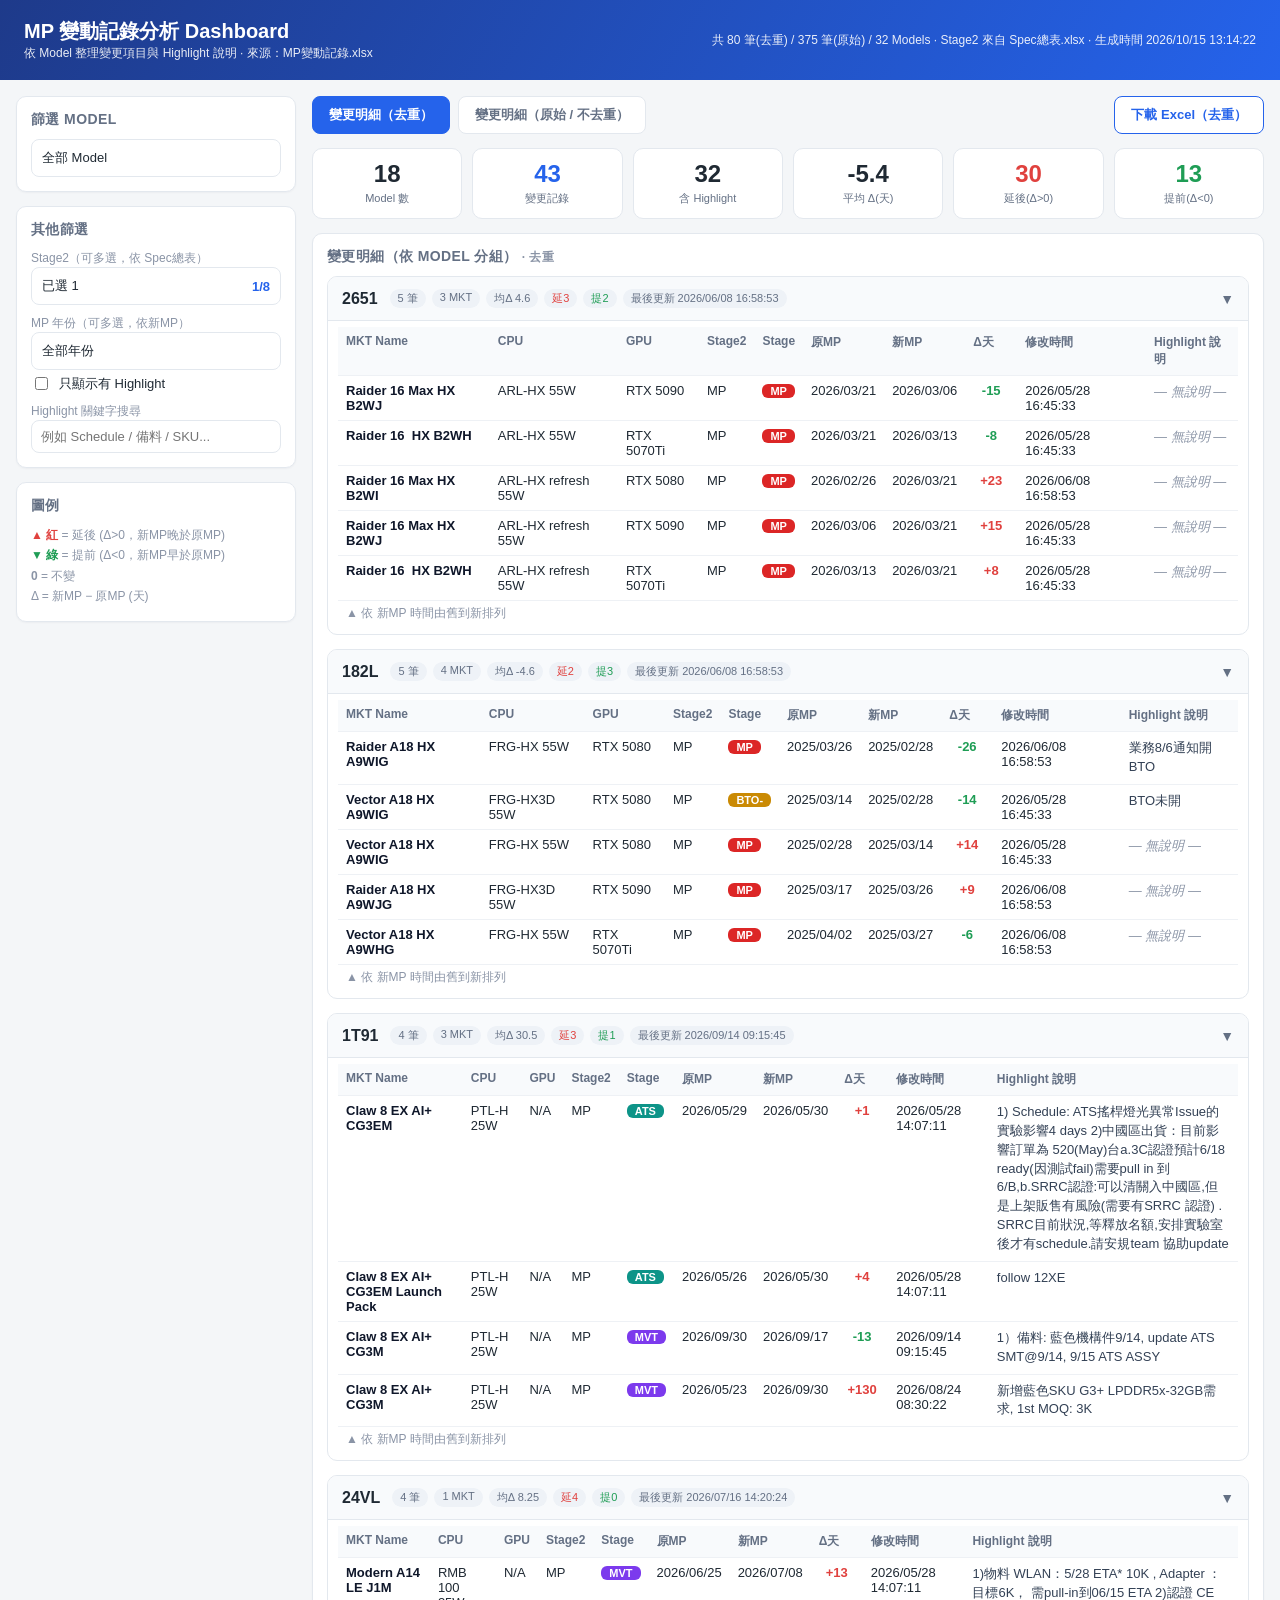
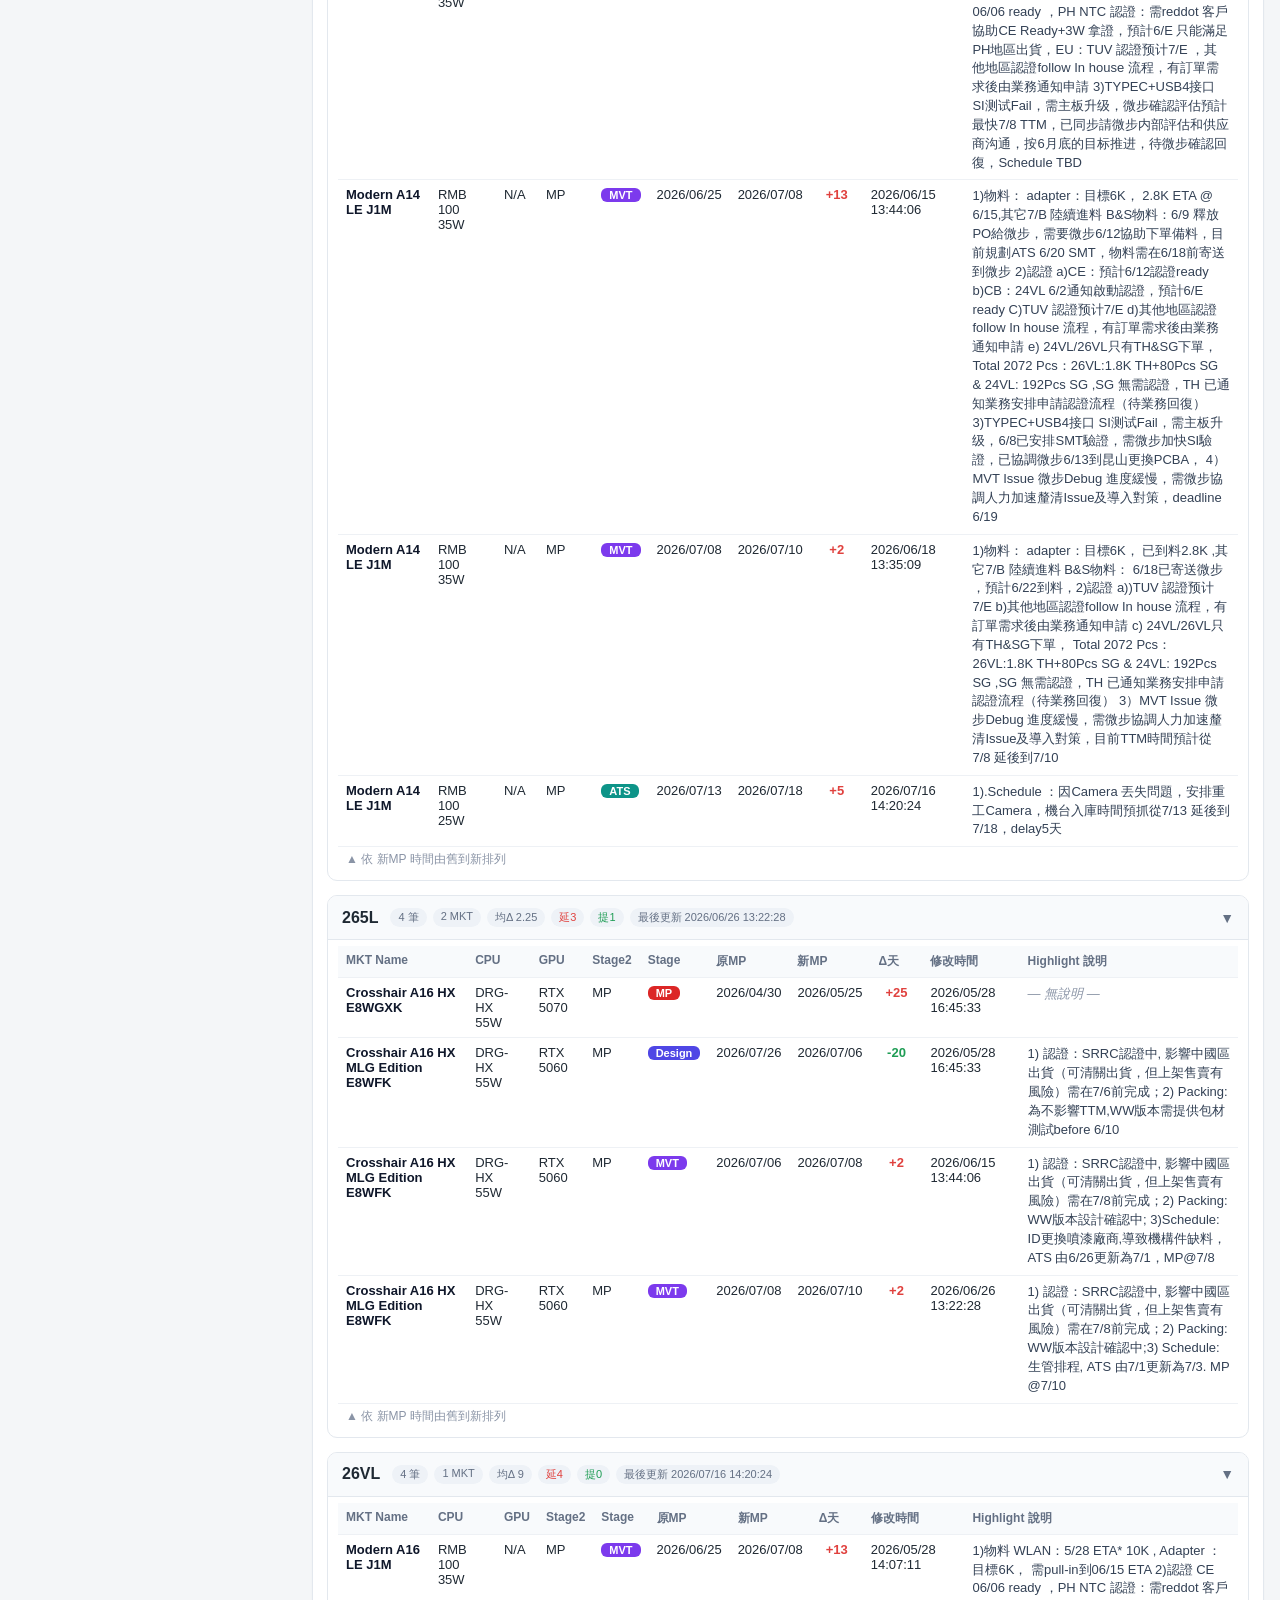
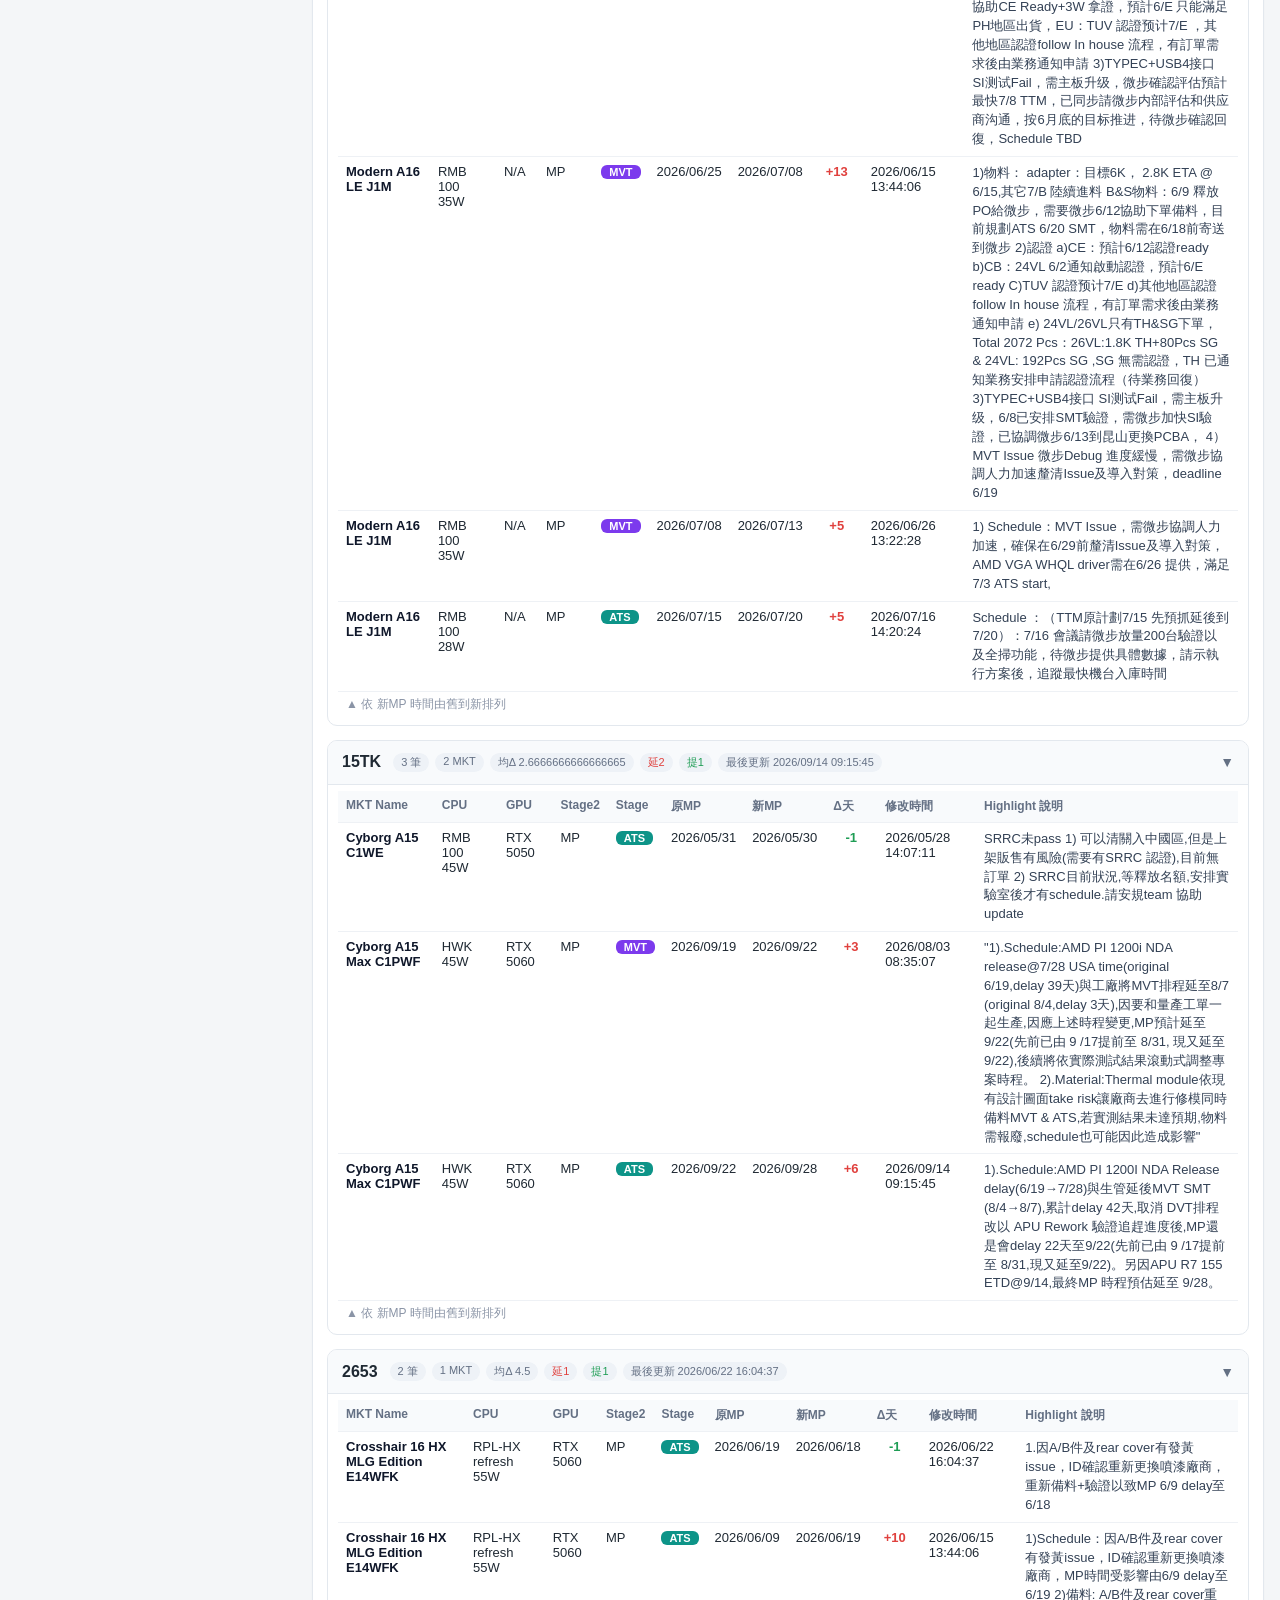
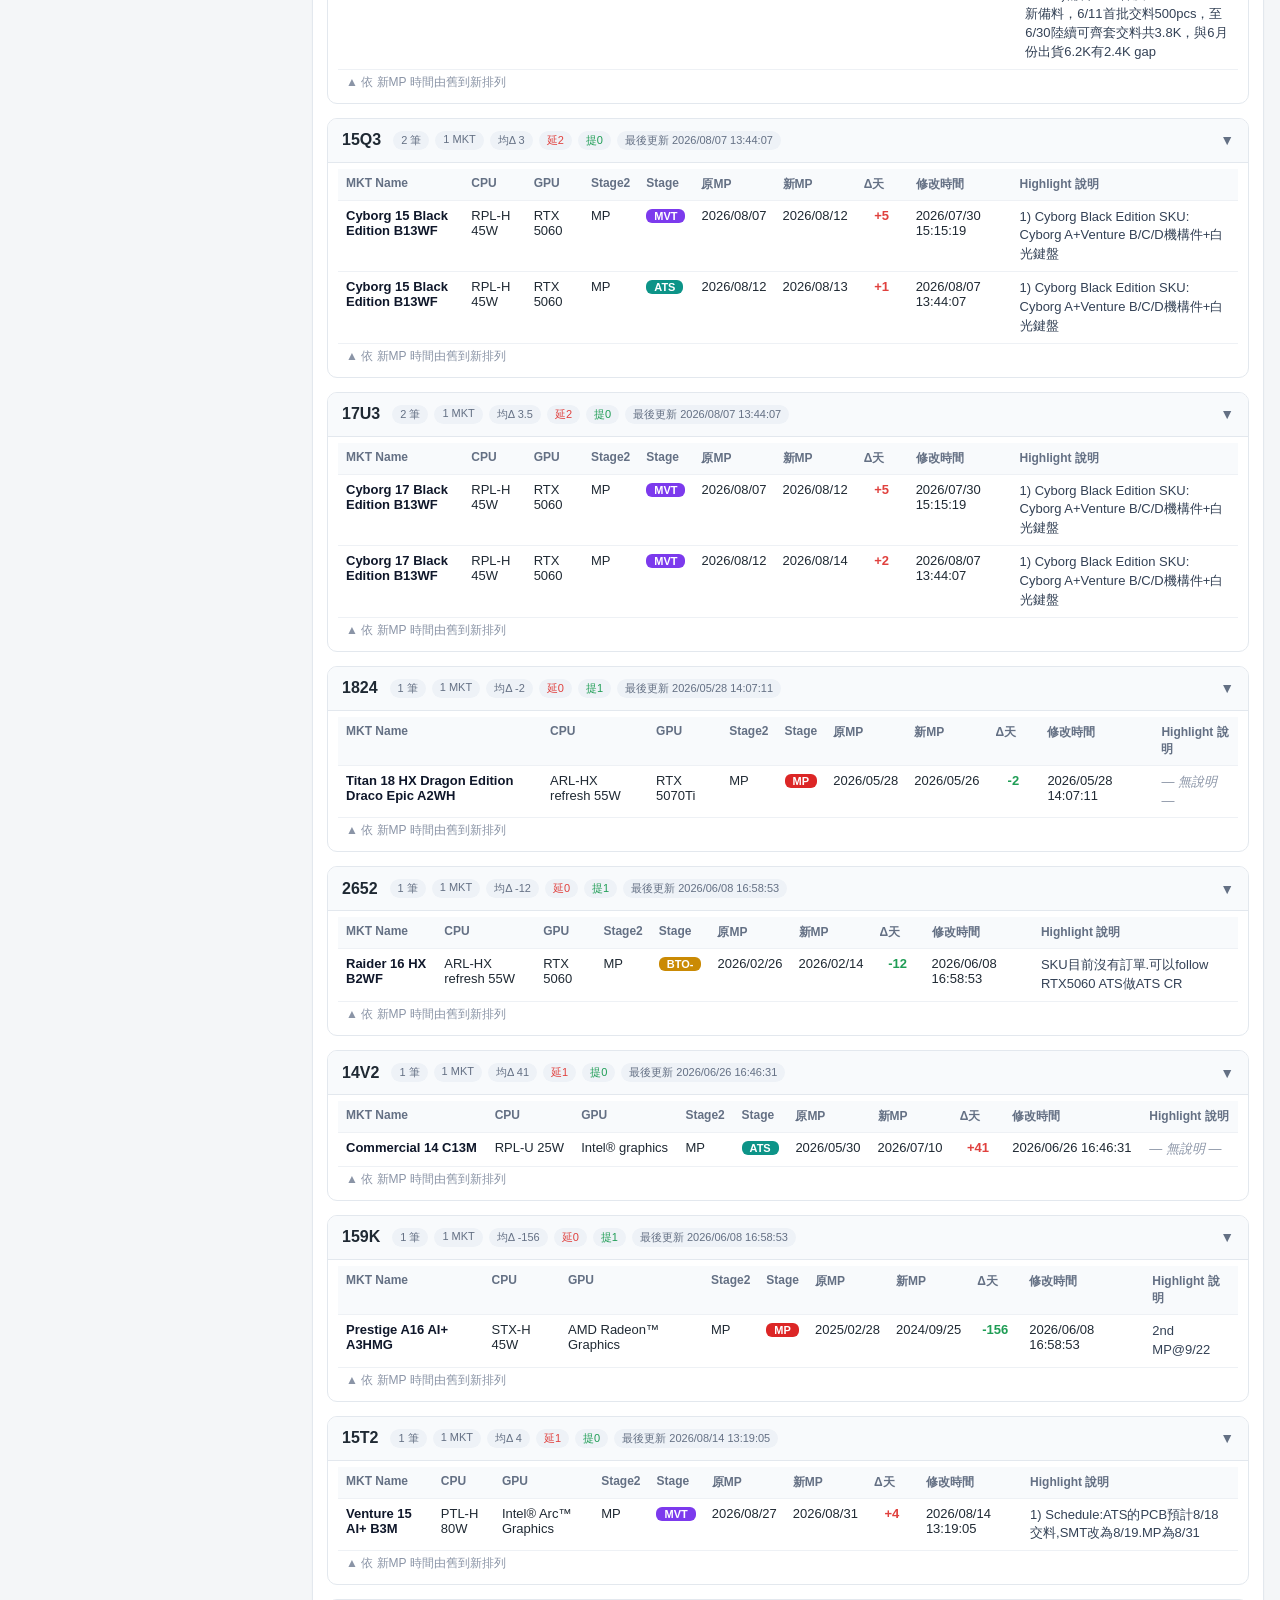
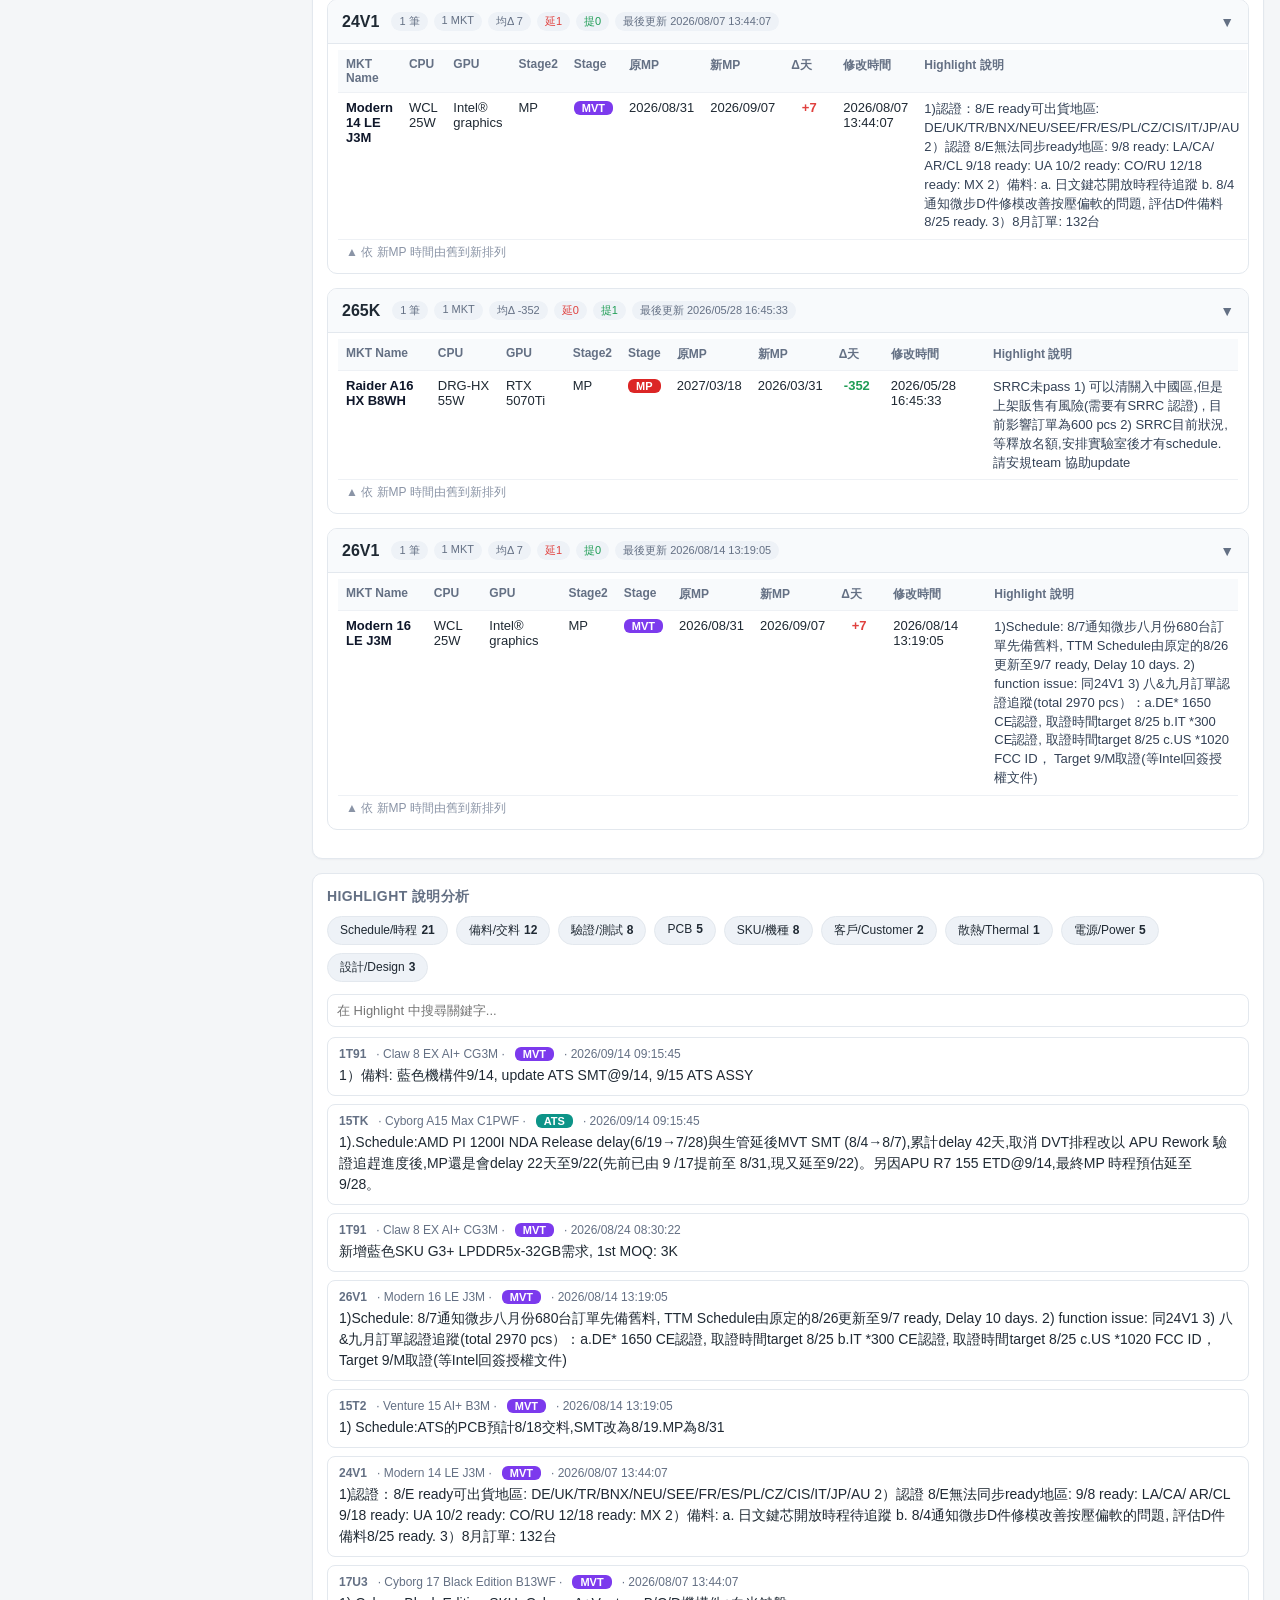
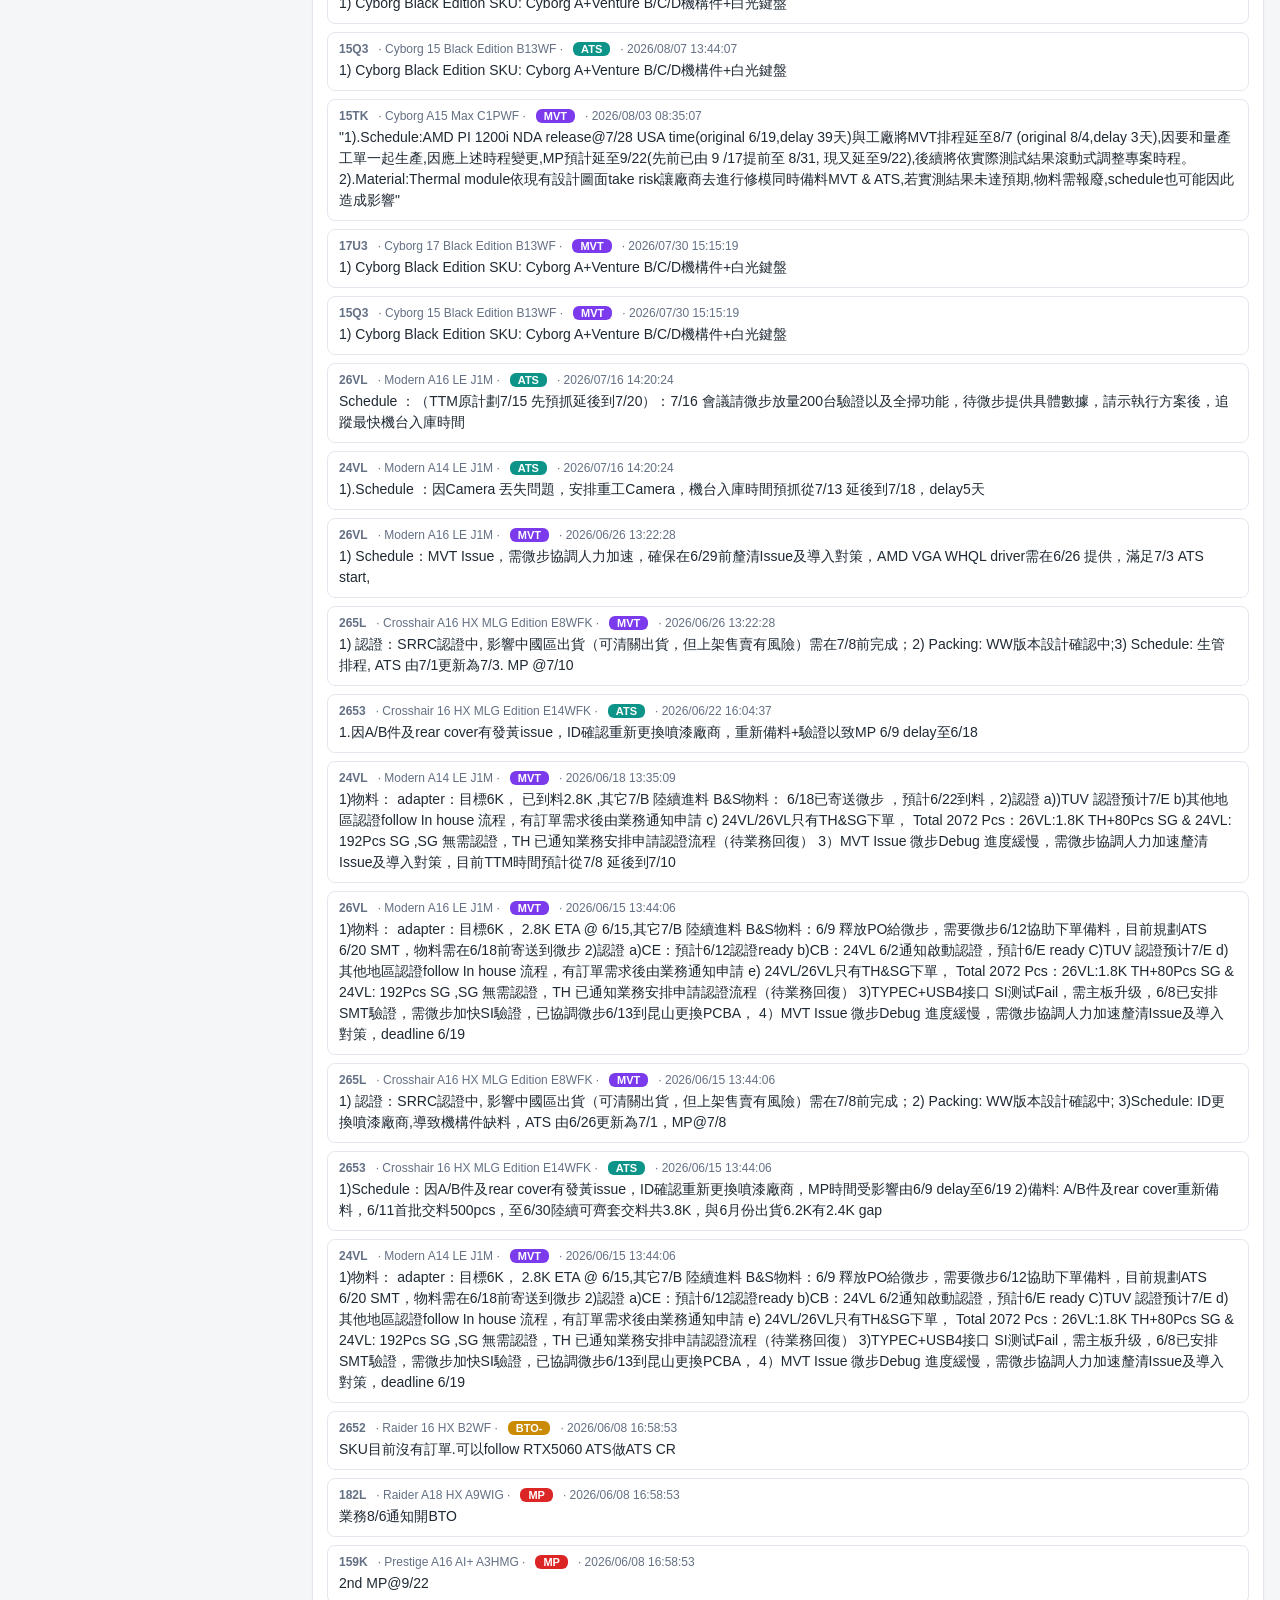
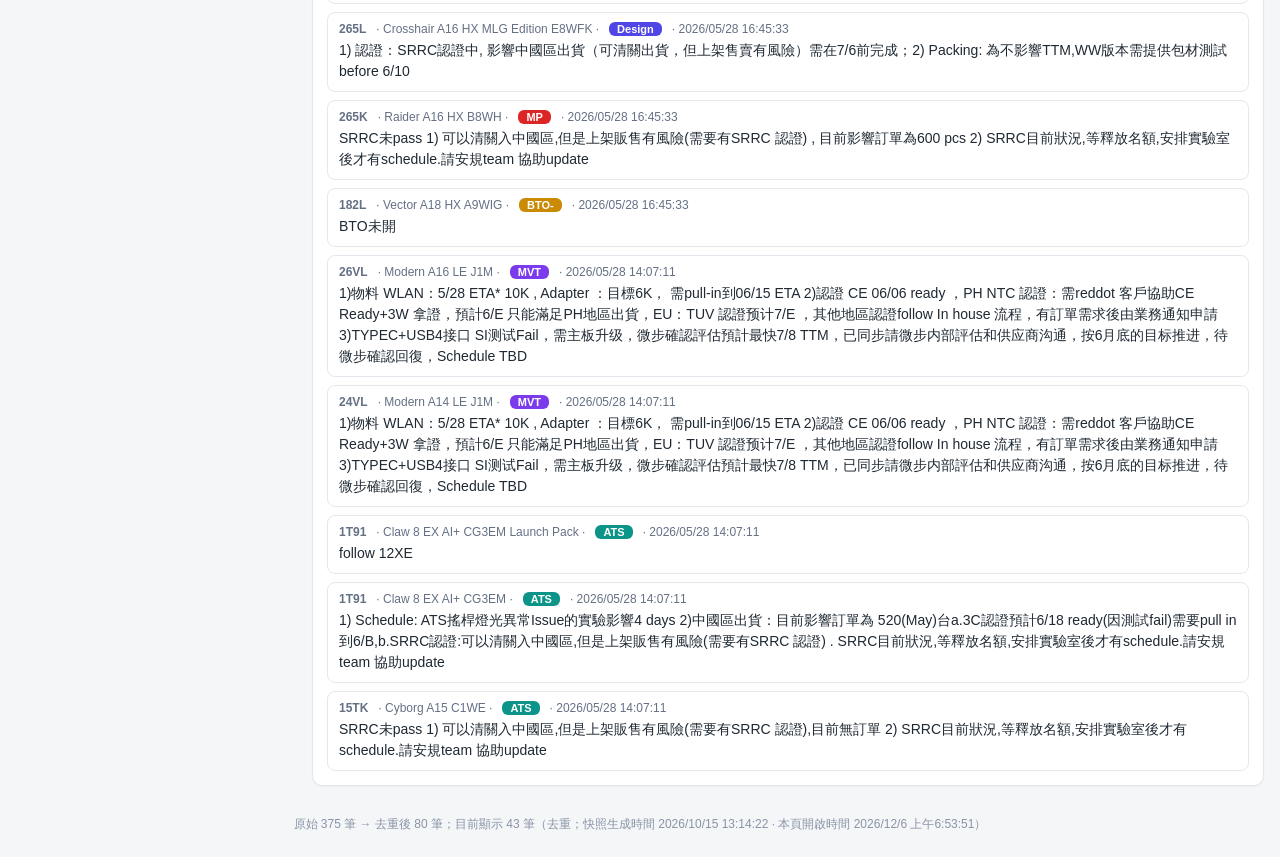
==== commit e1a5bcd6: "Update NPI Dashboard 2026-10-15 13:14" ====
--- a/MP变动记录_dashboard.html
+++ b/MP变动记录_dashboard.html
@@ -177,7 +177,7 @@
 </div>
 <div class="foot" id="foot"></div>
 <script>
-const DATA = {"records": [{"model": "13Q5", "mkt": "Prestige 13 AI+ A4M", "cpu": "NVL-H 28W", "gpu": "Intel® Arc™ Graphics", "npm": "顏春梅", "stage": "EVT", "stage2": "EVT", "oldMP": "2026-12-31", "newMP": "2027-01-13", "delta": 13, "highlight": "1）schedule: EVT SMT dealy 2天（工廠排程要求物料9/28齊料，PCB 需10/7才能到料）；2）備料 PCB 150D 基材10/15 確認，if fail 170Dc 基材11/M PCB才會到料for 測試；3）GRL TBT sign FW gap 2W；", "hasHL": true, "modTime": "2026/10/03 19:54:33", "year": "2027"}, {"model": "14T3", "mkt": "Prestige N14 AI+ D1M", "cpu": "N1 35W", "gpu": "N/A", "npm": "倪嬌嬌", "stage": "MVT", "stage2": "MVT", "oldMP": "2026-10-26", "newMP": "2026-11-23", "delta": 28, "highlight": "1) Schedule:  a. MVT拆分兩次SMT搭配PS software作驗證 b. 量產software更新時間至10/16, update ATS@11/9. 2)備料：量產交料2.8k HQ23, 最新MP*1K交期回復在12/M（follow leading customer）交料, 與ATS start Gap 2個月, 採購協助push廠商交期中", "hasHL": true, "modTime": "2026/08/07 13:44:07", "year": "2026"}, {"model": "14T3", "mkt": "Prestige N14 Spark D1M", "cpu": "N1 35W", "gpu": "N/A", "npm": "倪嬌嬌", "stage": "MVT", "stage2": "(未匹配)", "oldMP": "2026-09-14", "newMP": "2026-10-26", "delta": 42, "highlight": "1) Schedule: NV update BSP時間Factory drop final ETA@10/6, 更新ATS start@10/13 2)備料： 2.8K panel的驗證 follow leading customer, 交料plan:a. 1st MP lot: 1K 數量, 型號HQ15, 九月份交料(同步Leading customers量產交料時間 具體九月份ETD日期還在追蹤中. b. Others order: 需轉型號至HQxx, 十一月份交料", "hasHL": true, "modTime": "2026/06/18 13:35:09", "year": "2026"}, {"model": "14T4", "mkt": "Prestige 14 AI+ D4MG", "cpu": "NVL-H 30W", "gpu": "Intel® Arc™ Graphics", "npm": "朱芳芳", "stage": "DVT", "stage2": "EVT", "oldMP": "2026-12-25", "newMP": "2026-12-31", "delta": 6, "highlight": "", "hasHL": false, "modTime": "2026/08/24 08:30:22", "year": "2026"}, {"model": "14T4", "mkt": "Prestige 14 AI+ D4MG", "cpu": "NVL-H 30W", "gpu": "Intel® Arc™ Graphics", "npm": "朱芳芳", "stage": "EVT", "stage2": "EVT", "oldMP": "2026-12-31", "newMP": "2027-01-11", "delta": 11, "highlight": "", "hasHL": false, "modTime": "2026/09/14 09:15:45", "year": "2027"}, {"model": "14V2", "mkt": "Commercial 14 C13M", "cpu": "RPL-U 25W", "gpu": "Intel® graphics", "npm": "杜晨光", "stage": "ATS", "stage2": "MP", "oldMP": "2026-05-30", "newMP": "2026-07-10", "delta": 41, "highlight": "", "hasHL": false, "modTime": "2026/06/26 16:46:31", "year": "2026"}, {"model": "159K", "mkt": "Prestige A16 AI+ A3HMG", "cpu": "STX-H 45W", "gpu": "AMD Radeon™ Graphics", "npm": "倪嬌嬌", "stage": "MP", "stage2": "MP", "oldMP": "2025-02-28", "newMP": "2024-09-25", "delta": -156, "highlight": "2nd MP@9/22", "hasHL": true, "modTime": "2026/06/08 16:58:53", "year": "2024"}, {"model": "15Q3", "mkt": "Cyborg 15 Black Edition B13WF", "cpu": "RPL-H 45W", "gpu": "RTX 5060", "npm": "楊淑賢", "stage": "MVT", "stage2": "MP", "oldMP": "2026-08-07", "newMP": "2026-08-12", "delta": 5, "highlight": "1) Cyborg Black Edition SKU: Cyborg A+Venture B/C/D機構件+白光鍵盤", "hasHL": true, "modTime": "2026/07/30 15:15:19", "year": "2026"}, {"model": "15Q3", "mkt": "Cyborg 15 Black Edition B13WF", "cpu": "RPL-H 45W", "gpu": "RTX 5060", "npm": "楊淑賢", "stage": "ATS", "stage2": "MP", "oldMP": "2026-08-12", "newMP": "2026-08-13", "delta": 1, "highlight": "1) Cyborg Black Edition SKU: Cyborg A+Venture B/C/D機構件+白光鍵盤", "hasHL": true, "modTime": "2026/08/07 13:44:07", "year": "2026"}, {"model": "15QL", "mkt": "Cyborg A15 AI+ B3HWGKG", "cpu": "KRK-H 45W", "gpu": "RTX 5070", "npm": "朱芳芳", "stage": "BTO-", "stage2": "BTO-", "oldMP": "2025-08-18", "newMP": "2025-06-21", "delta": -58, "highlight": "", "hasHL": false, "modTime": "2026/05/28 16:45:33", "year": "2025"}, {"model": "15T2", "mkt": "Venture 15 AI+ B3M", "cpu": "PTL-H 80W", "gpu": "Intel® Arc™ Graphics", "npm": "李文欽", "stage": "MVT", "stage2": "MP", "oldMP": "2026-08-27", "newMP": "2026-08-31", "delta": 4, "highlight": "1) Schedule:ATS的PCB預計8/18交料,SMT改為8/19.MP為8/31", "hasHL": true, "modTime": "2026/08/14 13:19:05", "year": "2026"}, {"model": "15TK", "mkt": "Cyborg A15 C1PWE", "cpu": "HWK 45W", "gpu": "RTX 5050", "npm": "蔡東宏", "stage": "DVT", "stage2": "Pending", "oldMP": "2026-09-29", "newMP": "2026-08-31", "delta": -29, "highlight": "1).Schedule:R7-155優先進行ATS,以 8 月底 MP 為目標,其餘APU sku在9月進行ATS C/R 2). Material:Thermal module將依現有設計圖面take risk讓廠商去進行修模同時備料MVT & ATS,若實測驗證結果未達預期,物料需報廢,schedule也可能因此造成影響", "hasHL": true, "modTime": "2026/06/22 16:04:37", "year": "2026"}, {"model": "15TK", "mkt": "Cyborg A15 C1WE", "cpu": "RMB 100 45W", "gpu": "RTX 5050", "npm": "蔡東宏", "stage": "ATS", "stage2": "MP", "oldMP": "2026-05-31", "newMP": "2026-05-30", "delta": -1, "highlight": "SRRC未pass 1) 可以清關入中國區,但是上架販售有風險(需要有SRRC 認證),目前無訂單 2) SRRC目前狀況,等釋放名額,安排實驗室後才有schedule.請安規team 協助update", "hasHL": true, "modTime": "2026/05/28 14:07:11", "year": "2026"}, {"model": "15TK", "mkt": "Cyborg A15 Max C1PWE", "cpu": "HWK 45W", "gpu": "RTX 5050", "npm": "蔡東宏", "stage": "DVT", "stage2": "BTO-", "oldMP": "2026-09-17", "newMP": "2026-08-31", "delta": -17, "highlight": "1).Schedule:R7-155優先進行ATS,以 8 月底 MP 為目標,其餘APU sku在9月進行ATS C/R 2). Material:Thermal module將依現有設計圖面take risk讓廠商去進行修模同時備料MVT & ATS,若實測驗證結果未達預期,物料需報廢,schedule也可能因此造成影響", "hasHL": true, "modTime": "2026/06/22 16:04:37", "year": "2026"}, {"model": "15TK", "mkt": "Cyborg A15 Max C1PWE", "cpu": "HWK 45W", "gpu": "RTX 5050", "npm": "蔡東宏", "stage": "DVT", "stage2": "BTO-", "oldMP": "2026-09-07", "newMP": "2026-09-14", "delta": 7, "highlight": "1).Schedule: AMD 將PI 1200I NDA Release 再延至7/17(Delay 4W),因專案僅有一個MVT stage,工廠& DQA需完整驗證,若測試順利,MP 預計延後 2週至 9/14 (先前已由9 月底提前至8/31,現又延至9/14),後續將依實際測試結果滾動式調整時程。 2).Material: Thermal module依現有設計圖面take risk讓廠商去進行修模同時備料MVT & ATS, 若實測結果未達預期,物料需報廢,schedule也可能因此造成影響", "hasHL": true, "modTime": "2026/07/10 08:18:13", "year": "2026"}, {"model": "15TK", "mkt": "Cyborg A15 Max C1PWE", "cpu": "HWK 45W", "gpu": "RTX 5050", "npm": "蔡東宏", "stage": "DVT", "stage2": "BTO-", "oldMP": "2026-09-14", "newMP": "2026-09-19", "delta": 5, "highlight": "1).Schedule: AMD 將PI 1200I NDA Release 再延至7/22(較原時程delay 33天),因需搭配新的PI code & driver且專案僅有一個MVT stage,工廠& DQA需完整驗證,若測試順利,MP預計延後至9/19 (先前已由 9 月底提前至 8/31, 現又延至9/19),後續將依實際測試結果滾動式調整專案時程。  2).Material: Thermal module依現有設計圖面take risk讓廠商去進行修模同時備料MVT & ATS, 若實測結果未達預期,物料需報廢,schedule也可能因此造成影響", "hasHL": true, "modTime": "2026/07/17 11:04:53", "year": "2026"}, {"model": "15TK", "mkt": "Cyborg A15 Max C1PWE", "cpu": "HWK 45W", "gpu": "RTX 5050", "npm": "蔡東宏", "stage": "MVT", "stage2": "BTO-", "oldMP": "2026-09-19", "newMP": "2026-09-22", "delta": 3, "highlight": "1).Schedule:AMD PI 1200i NDA release@7/28 USA time(original 6/19,delay 39天)與工廠將MVT排程延至8/7 (original 8/4,delay 3天),因要和量產工單一起生產,因應上述時程變更,MP預計延至9/22(先前已由 9 /17提前至 8/31, 現又延至9/22),後續將依實際測試結果滾動式調整專案時程。  2).Material:Thermal module依現有設計圖面take risk讓廠商去進行修模同時備料MVT & ATS,若實測結果未達預期,物料需報廢,schedule也可能因此造成影響", "hasHL": true, "modTime": "2026/08/03 08:35:07", "year": "2026"}, {"model": "15TK", "mkt": "Cyborg A15 Max C1PWF", "cpu": "HWK 45W", "gpu": "RTX 5060", "npm": "蔡東宏", "stage": "MVT", "stage2": "MP", "oldMP": "2026-09-19", "newMP": "2026-09-22", "delta": 3, "highlight": "\"1).Schedule:AMD PI 1200i NDA release@7/28 USA time(original 6/19,delay 39天)與工廠將MVT排程延至8/7 (original 8/4,delay 3天),因要和量產工單一起生產,因應上述時程變更,MP預計延至9/22(先前已由 9 /17提前至 8/31, 現又延至9/22),後續將依實際測試結果滾動式調整專案時程。  2).Material:Thermal module依現有設計圖面take risk讓廠商去進行修模同時備料MVT & ATS,若實測結果未達預期,物料需報廢,schedule也可能因此造成影響\"", "hasHL": true, "modTime": "2026/08/03 08:35:07", "year": "2026"}, {"model": "15TK", "mkt": "Cyborg A15 Max C1PWF", "cpu": "HWK 45W", "gpu": "RTX 5060", "npm": "蔡東宏", "stage": "ATS", "stage2": "MP", "oldMP": "2026-09-22", "newMP": "2026-09-28", "delta": 6, "highlight": "1).Schedule:AMD PI 1200I NDA Release delay(6/19→7/28)與生管延後MVT SMT (8/4→8/7),累計delay 42天,取消 DVT排程改以 APU Rework 驗證追趕進度後,MP還是會delay 22天至9/22(先前已由 9 /17提前至 8/31,現又延至9/22)。另因APU R7 155 ETD@9/14,最終MP 時程預估延至 9/28。", "hasHL": true, "modTime": "2026/09/14 09:15:45", "year": "2026"}, {"model": "17U3", "mkt": "Cyborg 17 Black Edition B13WF", "cpu": "RPL-H 45W", "gpu": "RTX 5060", "npm": "楊淑賢", "stage": "MVT", "stage2": "MP", "oldMP": "2026-08-07", "newMP": "2026-08-12", "delta": 5, "highlight": "1) Cyborg Black Edition SKU: Cyborg A+Venture B/C/D機構件+白光鍵盤", "hasHL": true, "modTime": "2026/07/30 15:15:19", "year": "2026"}, {"model": "17U3", "mkt": "Cyborg 17 Black Edition B13WF", "cpu": "RPL-H 45W", "gpu": "RTX 5060", "npm": "楊淑賢", "stage": "MVT", "stage2": "MP", "oldMP": "2026-08-12", "newMP": "2026-08-14", "delta": 2, "highlight": "1) Cyborg Black Edition SKU: Cyborg A+Venture B/C/D機構件+白光鍵盤", "hasHL": true, "modTime": "2026/08/07 13:44:07", "year": "2026"}, {"model": "1824", "mkt": "Titan 18 HX Dragon Edition Draco Epic A2WH", "cpu": "ARL-HX refresh 55W", "gpu": "RTX 5070Ti", "npm": "許婕", "stage": "MP", "stage2": "MP", "oldMP": "2026-05-28", "newMP": "2026-05-26", "delta": -2, "highlight": "", "hasHL": false, "modTime": "2026/05/28 14:07:11", "year": "2026"}, {"model": "182L", "mkt": "Raider A18 HX A9WIG", "cpu": "FRG-HX 55W", "gpu": "RTX 5080", "npm": "蔡東宏", "stage": "MP", "stage2": "MP", "oldMP": "2025-03-26", "newMP": "2025-02-28", "delta": -26, "highlight": "業務8/6通知開BTO", "hasHL": true, "modTime": "2026/06/08 16:58:53", "year": "2025"}, {"model": "182L", "mkt": "Raider A18 HX A9WJG", "cpu": "FRG-HX3D 55W", "gpu": "RTX 5090", "npm": "蔡東宏", "stage": "MP", "stage2": "MP", "oldMP": "2025-03-17", "newMP": "2025-03-26", "delta": 9, "highlight": "", "hasHL": false, "modTime": "2026/06/08 16:58:53", "year": "2025"}, {"model": "182L", "mkt": "Vector A18 HX A9WHG", "cpu": "FRG-HX 55W", "gpu": "RTX 5070Ti", "npm": "蔡東宏", "stage": "MP", "stage2": "MP", "oldMP": "2025-04-02", "newMP": "2025-03-27", "delta": -6, "highlight": "", "hasHL": false, "modTime": "2026/06/08 16:58:53", "year": "2025"}, {"model": "182L", "mkt": "Vector A18 HX A9WIG", "cpu": "FRG-HX3D 55W", "gpu": "RTX 5080", "npm": "蔡東宏", "stage": "BTO-", "stage2": "MP", "oldMP": "2025-03-14", "newMP": "2025-02-28", "delta": -14, "highlight": "BTO未開", "hasHL": true, "modTime": "2026/05/28 16:45:33", "year": "2025"}, {"model": "182L", "mkt": "Vector A18 HX A9WIG", "cpu": "FRG-HX 55W", "gpu": "RTX 5080", "npm": "蔡東宏", "stage": "MP", "stage2": "MP", "oldMP": "2025-02-28", "newMP": "2025-03-14", "delta": 14, "highlight": "", "hasHL": false, "modTime": "2026/05/28 16:45:33", "year": "2025"}, {"model": "1862", "mkt": "Crosshair 18 Max HX B4WE", "cpu": "NVL-HX 55W", "gpu": "RTX 5050", "npm": "劉芬", "stage": "DVT", "stage2": "DVT", "oldMP": "2027-04-14", "newMP": "2027-03-30", "delta": -15, "highlight": "1)Schedule：1862 schedule Pull in，TTM 3/E，update ATS 3/31==>3/19，call help WHQL ready@3/30，gap 2W", "hasHL": true, "modTime": "2026/10/03 19:54:33", "year": "2027"}, {"model": "1T91", "mkt": "Claw 8 EX AI+ CG3EM", "cpu": "PTL-H 25W", "gpu": "N/A", "npm": "楊淑賢", "stage": "ATS", "stage2": "MP", "oldMP": "2026-05-29", "newMP": "2026-05-30", "delta": 1, "highlight": "1) Schedule: ATS搖桿燈光異常Issue的實驗影響4 days 2)中國區出貨：目前影響訂單為 520(May)台a.3C認證預計6/18 ready(因測試fail)需要pull in 到6/B,b.SRRC認證:可以清關入中國區,但是上架販售有風險(需要有SRRC 認證) . SRRC目前狀況,等釋放名額,安排實驗室後才有schedule.請安規team 協助update", "hasHL": true, "modTime": "2026/05/28 14:07:11", "year": "2026"}, {"model": "1T91", "mkt": "Claw 8 EX AI+ CG3EM Launch Pack", "cpu": "PTL-H 25W", "gpu": "N/A", "npm": "楊淑賢", "stage": "ATS", "stage2": "MP", "oldMP": "2026-05-26", "newMP": "2026-05-30", "delta": 4, "highlight": "follow 12XE", "hasHL": true, "modTime": "2026/05/28 14:07:11", "year": "2026"}, {"model": "1T91", "mkt": "Claw 8 EX AI+ CG3M", "cpu": "PTL-H 25W", "gpu": "N/A", "npm": "楊淑賢", "stage": "MVT", "stage2": "MP", "oldMP": "2026-05-23", "newMP": "2026-09-30", "delta": 130, "highlight": "新增藍色SKU G3+ LPDDR5x-32GB需求, 1st MOQ: 3K", "hasHL": true, "modTime": "2026/08/24 08:30:22", "year": "2026"}, {"model": "1T91", "mkt": "Claw 8 EX AI+ CG3M", "cpu": "PTL-H 25W", "gpu": "N/A", "npm": "楊淑賢", "stage": "MVT", "stage2": "MP", "oldMP": "2026-09-30", "newMP": "2026-09-17", "delta": -13, "highlight": "1）備料: 藍色機構件9/14, update ATS SMT@9/14, 9/15 ATS ASSY", "hasHL": true, "modTime": "2026/09/14 09:15:45", "year": "2026"}, {"model": "24V1", "mkt": "Modern 14 LE J3M", "cpu": "WCL 25W", "gpu": "Intel® graphics", "npm": "倪嬌嬌", "stage": "MVT", "stage2": "MP", "oldMP": "2026-08-31", "newMP": "2026-09-07", "delta": 7, "highlight": "1)認證：8/E ready可出貨地區:  DE/UK/TR/BNX/NEU/SEE/FR/ES/PL/CZ/CIS/IT/JP/AU 2）認證 8/E無法同步ready地區:  9/8 ready: LA/CA/ AR/CL  9/18 ready: UA 10/2 ready: CO/RU 12/18 ready: MX 2）備料: a. 日文鍵芯開放時程待追蹤 b. 8/4通知微步D件修模改善按壓偏軟的問題, 評估D件備料8/25 ready. 3）8月訂單: 132台", "hasHL": true, "modTime": "2026/08/07 13:44:07", "year": "2026"}, {"model": "24VL", "mkt": "Modern A14 LE J1M", "cpu": "RMB 100 35W", "gpu": "N/A", "npm": "杜晨光", "stage": "MVT", "stage2": "MP", "oldMP": "2026-06-25", "newMP": "2026-07-08", "delta": 13, "highlight": "1)物料 WLAN：5/28 ETA* 10K ,   Adapter ：目標6K， 需pull-in到06/15  ETA 2)認證  CE 06/06 ready ，PH  NTC 認證：需reddot 客戶協助CE Ready+3W 拿證，預計6/E 只能滿足PH地區出貨，EU：TUV 認證预计7/E ，其他地區認證follow  In house 流程，有訂單需求後由業務通知申請 3)TYPEC+USB4接口 SI测试Fail，需主板升级，微步確認評估預計最快7/8 TTM，已同步請微步内部評估和供应商沟通，按6月底的目标推进，待微步確認回復，Schedule TBD", "hasHL": true, "modTime": "2026/05/28 14:07:11", "year": "2026"}, {"model": "24VL", "mkt": "Modern A14 LE J1M", "cpu": "RMB 100 35W", "gpu": "N/A", "npm": "杜晨光", "stage": "MVT", "stage2": "MP", "oldMP": "2026-06-25", "newMP": "2026-07-08", "delta": 13, "highlight": "1)物料： adapter：目標6K， 2.8K ETA @ 6/15,其它7/B 陸續進料 B&S物料：6/9 釋放PO給微步，需要微步6/12協助下單備料，目前規劃ATS 6/20 SMT，物料需在6/18前寄送到微步 2)認證   a)CE：預計6/12認證ready  b)CB：24VL 6/2通知啟動認證，預計6/E ready  C)TUV 認證预计7/E  d)其他地區認證follow In house 流程，有訂單需求後由業務通知申請 e) 24VL/26VL只有TH&SG下單， Total 2072 Pcs：26VL:1.8K TH+80Pcs SG & 24VL: 192Pcs SG  ,SG 無需認證，TH 已通知業務安排申請認證流程（待業務回復） 3)TYPEC+USB4接口 SI测试Fail，需主板升级，6/8已安排SMT驗證，需微步加快SI驗證，已協調微步6/13到昆山更換PCBA， 4）MVT Issue 微步Debug 進度緩慢，需微步協調人力加速釐清Issue及導入對策，deadline 6/19", "hasHL": true, "modTime": "2026/06/15 13:44:06", "year": "2026"}, {"model": "24VL", "mkt": "Modern A14 LE J1M", "cpu": "RMB 100 35W", "gpu": "N/A", "npm": "杜晨光", "stage": "MVT", "stage2": "MP", "oldMP": "2026-07-08", "newMP": "2026-07-10", "delta": 2, "highlight": "1)物料： adapter：目標6K， 已到料2.8K ,其它7/B 陸續進料 B&S物料： 6/18已寄送微步 ，預計6/22到料，2)認證 a))TUV 認證预计7/E b)其他地區認證follow In house 流程，有訂單需求後由業務通知申請 c) 24VL/26VL只有TH&SG下單， Total 2072 Pcs：26VL:1.8K TH+80Pcs SG & 24VL: 192Pcs SG ,SG 無需認證，TH 已通知業務安排申請認證流程（待業務回復）  3）MVT Issue 微步Debug 進度緩慢，需微步協調人力加速釐清Issue及導入對策，目前TTM時間預計從7/8 延後到7/10", "hasHL": true, "modTime": "2026/06/18 13:35:09", "year": "2026"}, {"model": "24VL", "mkt": "Modern A14 LE J1M", "cpu": "RMB 100 25W", "gpu": "N/A", "npm": "杜晨光", "stage": "ATS", "stage2": "MP", "oldMP": "2026-07-13", "newMP": "2026-07-18", "delta": 5, "highlight": "1).Schedule ：因Camera 丟失問題，安排重工Camera，機台入庫時間預抓從7/13 延後到7/18，delay5天", "hasHL": true, "modTime": "2026/07/16 14:20:24", "year": "2026"}, {"model": "2621", "mkt": "Prestige N16 Spark", "cpu": "N1x 80W", "gpu": "N/A", "npm": "林晉弘", "stage": "MVT", "stage2": "(未匹配)", "oldMP": "2026-08-14", "newMP": "2026-08-31", "delta": 17, "highlight": "1)battery life測試條件的定義，NV與MSFT討論中，根據7/9會議，DQA會基於BSP Day0 rev.B + balance mode測試，確認是否合乎MSFT要求。 2)NV Abnormal shut down 的solution，預計會於7/17 BSP Day0 rev.B導入，待SW release後，DQA會驗證確認。  3)NV 7/7 release新版BSP schedule，軟體預計改版new branch for後續驗證出貨。依據此schedule，在軟體驗證皆無重大issue影響量產的狀況下，ATS預計延後到8/17，入庫時間要到8/31。 a)7/10 Day0 rev.A，DQA基於此版本進行full test驗證 b)7/17 Day0 rev.B，導入ABS solution，DQA會驗證battery life c)7/24 Day0 rev.C，BSP lock down可製作for工廠驗證image，計畫依此版本進行ATS。 d)8/21 Day0 rev.F，可供出貨GPU driver release，請工廠/DQA置換image中 GPU driver驗證 4)三星 3.8K panel因leading customer改版無法準時出貨，除廠內161pcs外，後續物料到10月中才能到，已先通知業務，確認是否以2.8K panel先上ATS。", "hasHL": true, "modTime": "2026/07/10 08:18:13", "year": "2026"}, {"model": "2623", "mkt": "Prestige N16 AI+ C1M", "cpu": "N1 45W", "gpu": "N/A", "npm": "賴雪鳳", "stage": "EVT", "stage2": "MVT", "oldMP": "2026-10-26", "newMP": "2026-11-23", "delta": 28, "highlight": "備料: Samsung 2.8K panel 可先出HR14*1K for N1 9月ATS 用, 另外要再驗證HR16 for後續出貨需求", "hasHL": true, "modTime": "2026/08/07 13:44:07", "year": "2026"}, {"model": "2623", "mkt": "Prestige N16 Spark C1M", "cpu": "N1 45W", "gpu": "N/A", "npm": "賴雪鳳", "stage": "EVT", "stage2": "(未匹配)", "oldMP": "2026-09-14", "newMP": "2026-10-26", "delta": 42, "highlight": "備料: Samsung 2.8K panel 可先出HR14*1K for N1 9月ATS 用, 另外要再驗證HR16 for後續出貨需求", "hasHL": true, "modTime": "2026/06/16 08:16:09", "year": "2026"}, {"model": "2623", "mkt": "Prestige N16 Spark C1M", "cpu": "N1 45W", "gpu": "N/A", "npm": "賴雪鳳", "stage": "EVT", "stage2": "(未匹配)", "oldMP": "2026-10-26", "newMP": "2026-09-14", "delta": -42, "highlight": "備料: Samsung 2.8K panel 可先出HR14*1K for N1 9月ATS 用, 另外要再驗證HR16 for後續出貨需求", "hasHL": true, "modTime": "2026/06/16 08:28:05", "year": "2026"}, {"model": "2624", "mkt": "Prestige 16 AI+", "cpu": "NVL-H 30W", "gpu": "Intel® Arc™ Graphics", "npm": "朱芳芳", "stage": "DVT", "stage2": "EVT", "oldMP": "2026-12-25", "newMP": "2026-12-31", "delta": 6, "highlight": "", "hasHL": false, "modTime": "2026/08/24 08:30:22", "year": "2026"}, {"model": "2624", "mkt": "Prestige 16 AI+", "cpu": "NVL-H 30W", "gpu": "Intel® Arc™ Graphics", "npm": "朱芳芳", "stage": "EVT", "stage2": "EVT", "oldMP": "2026-12-31", "newMP": "2027-01-11", "delta": 11, "highlight": "", "hasHL": false, "modTime": "2026/09/14 09:15:45", "year": "2027"}, {"model": "2634", "mkt": "Stealth 16 AI+ B4WE", "cpu": "NVL-H 45W", "gpu": "RTX 5050", "npm": "賴雪鳳", "stage": "Design", "stage2": "EVT", "oldMP": "2027-01-08", "newMP": "2027-01-11", "delta": 3, "highlight": "1)NV VBIOS 驗證時間6周 2)Intel WHQL :12/E 拿到 可能影響到最終TTM 時間", "hasHL": true, "modTime": "2026/06/15 13:44:06", "year": "2027"}, {"model": "2651", "mkt": "Raider 16 Max HX B2WH", "cpu": "ARL-HX refresh 55W", "gpu": "RTX 5070Ti", "npm": "吳美芳", "stage": "BTO-", "stage2": "MP", "oldMP": "2026-02-26", "newMP": "2026-02-14", "delta": -12, "highlight": "follow RTX5090，BTO暫無需求", "hasHL": true, "modTime": "2026/06/08 16:58:53", "year": "2026"}, {"model": "2651", "mkt": "Raider 16 Max HX B2WI", "cpu": "ARL-HX refresh 55W", "gpu": "RTX 5080", "npm": "吳美芳", "stage": "MP", "stage2": "MP", "oldMP": "2026-02-26", "newMP": "2026-03-21", "delta": 23, "highlight": "", "hasHL": false, "modTime": "2026/06/08 16:58:53", "year": "2026"}, {"model": "2651", "mkt": "Raider 16 Max HX B2WJ", "cpu": "ARL-HX 55W", "gpu": "RTX 5090", "npm": "吳美芳", "stage": "MP", "stage2": "MP", "oldMP": "2026-03-21", "newMP": "2026-03-06", "delta": -15, "highlight": "", "hasHL": false, "modTime": "2026/05/28 16:45:33", "year": "2026"}, {"model": "2651", "mkt": "Raider 16 Max HX B2WJ", "cpu": "ARL-HX refresh 55W", "gpu": "RTX 5090", "npm": "吳美芳", "stage": "MP", "stage2": "MP", "oldMP": "2026-03-06", "newMP": "2026-03-21", "delta": 15, "highlight": "", "hasHL": false, "modTime": "2026/05/28 16:45:33", "year": "2026"}, {"model": "2651", "mkt": "Raider 16  HX B2WH", "cpu": "ARL-HX 55W", "gpu": "RTX 5070Ti", "npm": "吳美芳", "stage": "MP", "stage2": "MP", "oldMP": "2026-03-21", "newMP": "2026-03-13", "delta": -8, "highlight": "", "hasHL": false, "modTime": "2026/05/28 16:45:33", "year": "2026"}, {"model": "2651", "mkt": "Raider 16  HX B2WH", "cpu": "ARL-HX refresh 55W", "gpu": "RTX 5070Ti", "npm": "吳美芳", "stage": "MP", "stage2": "MP", "oldMP": "2026-03-13", "newMP": "2026-03-21", "delta": 8, "highlight": "", "hasHL": false, "modTime": "2026/05/28 16:45:33", "year": "2026"}, {"model": "2652", "mkt": "Raider 16 HX B2WF", "cpu": "ARL-HX refresh 55W", "gpu": "RTX 5060", "npm": "顏春梅", "stage": "BTO-", "stage2": "BTO-", "oldMP": "2026-02-26", "newMP": "2026-02-14", "delta": -12, "highlight": "SKU目前沒有訂單.可以follow RTX5060 ATS做ATS CR", "hasHL": true, "modTime": "2026/06/08 16:58:53", "year": "2026"}, {"model": "2653", "mkt": "Crosshair 16 HX MLG Edition E14WFK", "cpu": "RPL-HX refresh 55W", "gpu": "RTX 5060", "npm": "劉芬", "stage": "ATS", "stage2": "MP", "oldMP": "2026-06-09", "newMP": "2026-06-19", "delta": 10, "highlight": "1)Schedule：因A/B件及rear cover有發黃issue，ID確認重新更換噴漆廠商，MP時間受影響由6/9 delay至6/19  2)備料: A/B件及rear cover重新備料，6/11首批交料500pcs，至6/30陸續可齊套交料共3.8K，與6月份出貨6.2K有2.4K gap", "hasHL": true, "modTime": "2026/06/15 13:44:06", "year": "2026"}, {"model": "2653", "mkt": "Crosshair 16 HX MLG Edition E14WFK", "cpu": "RPL-HX refresh 55W", "gpu": "RTX 5060", "npm": "劉芬", "stage": "ATS", "stage2": "MP", "oldMP": "2026-06-19", "newMP": "2026-06-18", "delta": -1, "highlight": "1.因A/B件及rear cover有發黃issue，ID確認重新更換噴漆廠商，重新備料+驗證以致MP 6/9 delay至6/18", "hasHL": true, "modTime": "2026/06/22 16:04:37", "year": "2026"}, {"model": "2654", "mkt": "Raider 16  HX B4WH", "cpu": "NVL-HX 55W", "gpu": "RTX 5070Ti", "npm": "吳美芳", "stage": "Design", "stage2": "(未匹配)", "oldMP": "2026-06-28", "newMP": "2027-03-18", "delta": 263, "highlight": "", "hasHL": false, "modTime": "2026/05/28 16:45:33", "year": "2027"}, {"model": "265K", "mkt": "Raider A16 HX B8WH", "cpu": "DRG-HX 55W", "gpu": "RTX 5070Ti", "npm": "梅燕", "stage": "MP", "stage2": "MP", "oldMP": "2027-03-18", "newMP": "2026-03-31", "delta": -352, "highlight": "SRRC未pass 1) 可以清關入中國區,但是上架販售有風險(需要有SRRC 認證) , 目前影響訂單為600 pcs 2) SRRC目前狀況,等釋放名額,安排實驗室後才有schedule.請安規team 協助update", "hasHL": true, "modTime": "2026/05/28 16:45:33", "year": "2026"}, {"model": "265K", "mkt": "Raider A16 HX B9WH", "cpu": "FRG-HX3D 55W", "gpu": "RTX 5070Ti", "npm": "梅燕", "stage": "MVT", "stage2": "MVT", "oldMP": "2026-05-29", "newMP": "2026-11-16", "delta": 171, "highlight": "無", "hasHL": true, "modTime": "2026/09/20 16:40:56", "year": "2026"}, {"model": "265K", "mkt": "Raider A16 HX B9WI", "cpu": "FRG-HX3D 55W", "gpu": "RTX 5080", "npm": "梅燕", "stage": "MVT", "stage2": "MVT", "oldMP": "2026-05-29", "newMP": "2026-11-16", "delta": 171, "highlight": "無.", "hasHL": true, "modTime": "2026/09/20 16:40:56", "year": "2026"}, {"model": "265L", "mkt": "Crosshair A16 HX E8WEK", "cpu": "DRG-HX 55W", "gpu": "RTX 5050", "npm": "朱欣怡", "stage": "ATS-", "stage2": "ATS-", "oldMP": "2026-05-29", "newMP": "2026-04-30", "delta": -29, "highlight": "", "hasHL": false, "modTime": "2026/05/28 16:45:33", "year": "2026"}, {"model": "265L", "mkt": "Crosshair A16 HX E8WGXK", "cpu": "DRG-HX 55W", "gpu": "RTX 5070", "npm": "朱欣怡", "stage": "MP", "stage2": "MP", "oldMP": "2026-04-30", "newMP": "2026-05-25", "delta": 25, "highlight": "", "hasHL": false, "modTime": "2026/05/28 16:45:33", "year": "2026"}, {"model": "265L", "mkt": "Crosshair A16 HX E9WEK", "cpu": "FRG-HX 55W", "gpu": "RTX 5050", "npm": "朱欣怡", "stage": "MVT", "stage2": "MVT", "oldMP": "2026-05-25", "newMP": "2026-07-26", "delta": 62, "highlight": "", "hasHL": false, "modTime": "2026/05/28 16:45:33", "year": "2026"}, {"model": "265L", "mkt": "Crosshair A16 HX E9WEK", "cpu": "FRG-HX3D 55W", "gpu": "RTX 5050", "npm": "朱欣怡", "stage": "MVT", "stage2": "MVT", "oldMP": "2026-06-28", "newMP": "2026-12-16", "delta": 171, "highlight": "", "hasHL": false, "modTime": "2026/09/20 16:40:56", "year": "2026"}, {"model": "265L", "mkt": "Crosshair A16 HX E9WFK", "cpu": "FRG-HX 55W", "gpu": "RTX 5060", "npm": "朱欣怡", "stage": "MVT", "stage2": "BTO-", "oldMP": "2026-06-28", "newMP": "2026-07-26", "delta": 28, "highlight": "", "hasHL": false, "modTime": "2026/06/08 16:58:53", "year": "2026"}, {"model": "265L", "mkt": "Crosshair A16 HX E9WGXK", "cpu": "FRG-HX3D 55W", "gpu": "RTX 5070", "npm": "朱欣怡", "stage": "MVT", "stage2": "MVT", "oldMP": "2026-07-26", "newMP": "2026-12-16", "delta": 143, "highlight": "", "hasHL": false, "modTime": "2026/09/20 16:40:56", "year": "2026"}, {"model": "265L", "mkt": "Crosshair A16 HX MLG Edition E8WEK", "cpu": "DRG-HX 55W", "gpu": "RTX 5050", "npm": "朱欣怡", "stage": "Design", "stage2": "ATS-", "oldMP": "2026-06-28", "newMP": "2026-07-06", "delta": 8, "highlight": "Crosshair A16 HX MLG Edition E8WFK", "hasHL": true, "modTime": "2026/05/28 16:45:33", "year": "2026"}, {"model": "265L", "mkt": "Crosshair A16 HX MLG Edition E8WEK", "cpu": "DRG-HX 55W", "gpu": "RTX 5050", "npm": "朱欣怡", "stage": "MVT", "stage2": "ATS-", "oldMP": "2026-07-06", "newMP": "2026-07-08", "delta": 2, "highlight": "", "hasHL": false, "modTime": "2026/06/15 13:44:06", "year": "2026"}, {"model": "265L", "mkt": "Crosshair A16 HX MLG Edition E8WEK", "cpu": "DRG-HX 55W", "gpu": "RTX 5050", "npm": "朱欣怡", "stage": "MVT", "stage2": "ATS-", "oldMP": "2026-07-08", "newMP": "2026-07-10", "delta": 2, "highlight": "", "hasHL": false, "modTime": "2026/06/26 13:22:28", "year": "2026"}, {"model": "265L", "mkt": "Crosshair A16 HX MLG Edition E8WFK", "cpu": "DRG-HX 55W", "gpu": "RTX 5060", "npm": "朱欣怡", "stage": "Design", "stage2": "MP", "oldMP": "2026-07-26", "newMP": "2026-07-06", "delta": -20, "highlight": "1) 認證：SRRC認證中, 影響中國區出貨（可清關出貨，但上架售賣有風險）需在7/6前完成；2) Packing: 為不影響TTM,WW版本需提供包材測試before 6/10", "hasHL": true, "modTime": "2026/05/28 16:45:33", "year": "2026"}, {"model": "265L", "mkt": "Crosshair A16 HX MLG Edition E8WFK", "cpu": "DRG-HX 55W", "gpu": "RTX 5060", "npm": "朱欣怡", "stage": "MVT", "stage2": "MP", "oldMP": "2026-07-06", "newMP": "2026-07-08", "delta": 2, "highlight": "1) 認證：SRRC認證中, 影響中國區出貨（可清關出貨，但上架售賣有風險）需在7/8前完成；2) Packing: WW版本設計確認中; 3)Schedule: ID更換噴漆廠商,導致機構件缺料，ATS 由6/26更新為7/1，MP@7/8", "hasHL": true, "modTime": "2026/06/15 13:44:06", "year": "2026"}, {"model": "265L", "mkt": "Crosshair A16 HX MLG Edition E8WFK", "cpu": "DRG-HX 55W", "gpu": "RTX 5060", "npm": "朱欣怡", "stage": "MVT", "stage2": "MP", "oldMP": "2026-07-08", "newMP": "2026-07-10", "delta": 2, "highlight": "1) 認證：SRRC認證中, 影響中國區出貨（可清關出貨，但上架售賣有風險）需在7/8前完成；2) Packing: WW版本設計確認中;3) Schedule: 生管排程, ATS 由7/1更新為7/3. MP @7/10", "hasHL": true, "modTime": "2026/06/26 13:22:28", "year": "2026"}, {"model": "26V1", "mkt": "Modern 16 LE J3M", "cpu": "WCL 25W", "gpu": "Intel® graphics", "npm": "倪嬌嬌", "stage": "MVT", "stage2": "MP", "oldMP": "2026-08-31", "newMP": "2026-09-07", "delta": 7, "highlight": "1)Schedule: 8/7通知微步八月份680台訂單先備舊料, TTM Schedule由原定的8/26更新至9/7 ready, Delay 10 days. 2) function issue: 同24V1 3) 八&九月訂單認證追蹤(total 2970 pcs）：a.DE* 1650 CE認證, 取證時間target 8/25 b.IT *300 CE認證, 取證時間target 8/25 c.US *1020 FCC ID， Target 9/M取證(等Intel回簽授權文件)", "hasHL": true, "modTime": "2026/08/14 13:19:05", "year": "2026"}, {"model": "26VL", "mkt": "Modern A16 LE J1M", "cpu": "RMB 100 35W", "gpu": "N/A", "npm": "杜晨光", "stage": "MVT", "stage2": "MP", "oldMP": "2026-06-25", "newMP": "2026-07-08", "delta": 13, "highlight": "1)物料 WLAN：5/28 ETA* 10K ,   Adapter ：目標6K， 需pull-in到06/15  ETA 2)認證  CE 06/06 ready ，PH  NTC 認證：需reddot 客戶協助CE Ready+3W 拿證，預計6/E 只能滿足PH地區出貨，EU：TUV 認證预计7/E ，其他地區認證follow  In house 流程，有訂單需求後由業務通知申請 3)TYPEC+USB4接口 SI测试Fail，需主板升级，微步確認評估預計最快7/8 TTM，已同步請微步内部評估和供应商沟通，按6月底的目标推进，待微步確認回復，Schedule TBD", "hasHL": true, "modTime": "2026/05/28 14:07:11", "year": "2026"}, {"model": "26VL", "mkt": "Modern A16 LE J1M", "cpu": "RMB 100 35W", "gpu": "N/A", "npm": "杜晨光", "stage": "MVT", "stage2": "MP", "oldMP": "2026-06-25", "newMP": "2026-07-08", "delta": 13, "highlight": "1)物料： adapter：目標6K， 2.8K ETA @ 6/15,其它7/B 陸續進料 B&S物料：6/9 釋放PO給微步，需要微步6/12協助下單備料，目前規劃ATS 6/20 SMT，物料需在6/18前寄送到微步 2)認證   a)CE：預計6/12認證ready  b)CB：24VL 6/2通知啟動認證，預計6/E ready  C)TUV 認證预计7/E  d)其他地區認證follow In house 流程，有訂單需求後由業務通知申請 e) 24VL/26VL只有TH&SG下單， Total 2072 Pcs：26VL:1.8K TH+80Pcs SG & 24VL: 192Pcs SG  ,SG 無需認證，TH 已通知業務安排申請認證流程（待業務回復） 3)TYPEC+USB4接口 SI测试Fail，需主板升级，6/8已安排SMT驗證，需微步加快SI驗證，已協調微步6/13到昆山更換PCBA， 4）MVT Issue 微步Debug 進度緩慢，需微步協調人力加速釐清Issue及導入對策，deadline 6/19", "hasHL": true, "modTime": "2026/06/15 13:44:06", "year": "2026"}, {"model": "26VL", "mkt": "Modern A16 LE J1M", "cpu": "RMB 100 35W", "gpu": "N/A", "npm": "杜晨光", "stage": "MVT", "stage2": "MP", "oldMP": "2026-07-08", "newMP": "2026-07-13", "delta": 5, "highlight": "1)\tSchedule：MVT Issue，需微步協調人力加速，確保在6/29前釐清Issue及導入對策，AMD  VGA WHQL  driver需在6/26 提供，滿足7/3 ATS start,", "hasHL": true, "modTime": "2026/06/26 13:22:28", "year": "2026"}, {"model": "26VL", "mkt": "Modern A16 LE J1M", "cpu": "RMB 100 28W", "gpu": "N/A", "npm": "杜晨光", "stage": "ATS", "stage2": "MP", "oldMP": "2026-07-15", "newMP": "2026-07-20", "delta": 5, "highlight": "Schedule  ：（TTM原計劃7/15 先預抓延後到7/20）：7/16 會議請微步放量200台驗證以及全掃功能，待微步提供具體數據，請示執行方案後，追蹤最快機台入庫時間", "hasHL": true, "modTime": "2026/07/16 14:20:24", "year": "2026"}], "raw": [{"model": "13Q5", "mkt": "Prestige 13 AI+ A4M", "cpu": "NVL-H 28W", "gpu": "Intel® Arc™ Graphics", "npm": "顏春梅", "stage": "EVT", "stage2": "EVT", "oldMP": "2026-12-31", "newMP": "2027-01-13", "delta": 13, "highlight": "1）schedule: EVT SMT dealy 2天（工廠排程要求物料9/28齊料，PCB 需10/7才能到料）；2）備料 PCB 150D 基材10/15 確認，if fail 170Dc 基材11/M PCB才會到料for 測試；3）GRL TBT sign FW gap 2W；", "hasHL": true, "modTime": "2026/10/03 19:54:33", "year": "2027"}, {"model": "14T3", "mkt": "Prestige N14 Spark D1M", "cpu": "N1 35W", "gpu": "N/A", "npm": "倪嬌嬌", "stage": "MVT", "stage2": "(未匹配)", "oldMP": "2026-09-14", "newMP": "2026-10-26", "delta": 42, "highlight": "1) Schedule: NV update BSP時間Factory drop final ETA@10/6, 更新ATS start@10/13 2)備料： 2.8K panel的驗證 follow leading customer, 交料plan:a. 1st MP lot: 1K 數量, 型號HQ15, 九月份交料(同步Leading customers量產交料時間 具體九月份ETD日期還在追蹤中. b. Others order: 需轉型號至HQxx, 十一月份交料", "hasHL": true, "modTime": "2026/06/18 13:35:09", "year": "2026"}, {"model": "14T3", "mkt": "Prestige N14 AI+ D1M", "cpu": "N1 35W", "gpu": "N/A", "npm": "倪嬌嬌", "stage": "MVT", "stage2": "MVT", "oldMP": "2026-10-26", "newMP": "2026-11-23", "delta": 28, "highlight": "1) Schedule:  a. MVT拆分兩次SMT搭配PS software作驗證 b. 量產software更新時間至10/16, update ATS@11/9. 2)備料：量產交料2.8k HQ23, 最新MP*1K交期回復在12/M（follow leading customer）交料, 與ATS start Gap 2個月, 採購協助push廠商交期中", "hasHL": true, "modTime": "2026/08/07 13:44:07", "year": "2026"}, {"model": "14T4", "mkt": "Prestige 14 AI+ D4MG", "cpu": "NVL-H 30W", "gpu": "Intel® Arc™ Graphics", "npm": "朱芳芳", "stage": "DVT", "stage2": "EVT", "oldMP": "2026-12-25", "newMP": "2026-12-31", "delta": 6, "highlight": "", "hasHL": false, "modTime": "2026/08/24 08:30:22", "year": "2026"}, {"model": "14T4", "mkt": "Prestige 14 Flip AI+ D4MTG", "cpu": "NVL-H 30W", "gpu": "Intel® Arc™ Graphics", "npm": "朱芳芳", "stage": "DVT", "stage2": "EVT", "oldMP": "2026-12-25", "newMP": "2026-12-31", "delta": 6, "highlight": "", "hasHL": false, "modTime": "2026/08/24 08:30:22", "year": "2026"}, {"model": "14T4", "mkt": "Prestige 14 AI+ D4MG", "cpu": "NVL-H 30W", "gpu": "Intel® Arc™ Graphics", "npm": "朱芳芳", "stage": "EVT", "stage2": "EVT", "oldMP": "2026-12-31", "newMP": "2027-01-11", "delta": 11, "highlight": "", "hasHL": false, "modTime": "2026/09/14 09:15:45", "year": "2027"}, {"model": "14T4", "mkt": "Prestige 14 Flip AI+ D4MTG", "cpu": "NVL-H 30W", "gpu": "Intel® Arc™ Graphics", "npm": "朱芳芳", "stage": "EVT", "stage2": "EVT", "oldMP": "2026-12-31", "newMP": "2027-01-11", "delta": 11, "highlight": "", "hasHL": false, "modTime": "2026/09/14 09:15:45", "year": "2027"}, {"model": "14V2", "mkt": "Commercial 14 C13M", "cpu": "RPL-U 25W", "gpu": "Intel® graphics", "npm": "杜晨光", "stage": "ATS", "stage2": "MP", "oldMP": "2026-05-30", "newMP": "2026-07-10", "delta": 41, "highlight": "", "hasHL": false, "modTime": "2026/06/26 16:46:31", "year": "2026"}, {"model": "14V2", "mkt": "Modern 14 H13M", "cpu": "RPL-U 25W", "gpu": "Intel® graphics", "npm": "杜晨光", "stage": "ATS", "stage2": "MP", "oldMP": "2026-05-30", "newMP": "2026-07-10", "delta": 41, "highlight": "", "hasHL": false, "modTime": "2026/06/26 16:46:31", "year": "2026"}, {"model": "159K", "mkt": "Prestige A16 AI+ A3HMG", "cpu": "STX-H 45W", "gpu": "AMD Radeon™ Graphics", "npm": "倪嬌嬌", "stage": "MP", "stage2": "MP", "oldMP": "2025-02-28", "newMP": "2024-09-25", "delta": -156, "highlight": "2nd MP@9/22", "hasHL": true, "modTime": "2026/06/08 16:58:53", "year": "2024"}, {"model": "159K", "mkt": "Summit A16 AI+ A3HMTG", "cpu": "STX-H 45W", "gpu": "AMD Radeon™ Graphics", "npm": "倪嬌嬌", "stage": "MP", "stage2": "MP", "oldMP": "2025-02-28", "newMP": "2024-09-25", "delta": -156, "highlight": "2nd MP@9/22", "hasHL": true, "modTime": "2026/06/08 16:58:53", "year": "2024"}, {"model": "159K", "mkt": "Prestige A16 AI+ A3HMG", "cpu": "STX-H 45W", "gpu": "AMD Radeon™ Graphics", "npm": "倪嬌嬌", "stage": "MP", "stage2": "MP", "oldMP": "2025-02-28", "newMP": "2024-09-25", "delta": -156, "highlight": "2nd MP@9/22", "hasHL": true, "modTime": "2026/06/08 17:01:57", "year": "2024"}, {"model": "159K", "mkt": "Summit A16 AI+ A3HMTG", "cpu": "STX-H 45W", "gpu": "AMD Radeon™ Graphics", "npm": "倪嬌嬌", "stage": "MP", "stage2": "MP", "oldMP": "2025-02-28", "newMP": "2024-09-25", "delta": -156, "highlight": "2nd MP@9/22", "hasHL": true, "modTime": "2026/06/08 17:01:57", "year": "2024"}, {"model": "15Q3", "mkt": "Cyborg 15 Black Edition B13WF", "cpu": "RPL-H 45W", "gpu": "RTX 5060", "npm": "楊淑賢", "stage": "MVT", "stage2": "MP", "oldMP": "2026-08-07", "newMP": "2026-08-12", "delta": 5, "highlight": "1) Cyborg Black Edition SKU: Cyborg A+Venture B/C/D機構件+白光鍵盤", "hasHL": true, "modTime": "2026/07/30 15:15:19", "year": "2026"}, {"model": "15Q3", "mkt": "Cyborg 15 Black Edition B13WF", "cpu": "RPL-H 45W", "gpu": "RTX 5060", "npm": "楊淑賢", "stage": "ATS", "stage2": "MP", "oldMP": "2026-08-12", "newMP": "2026-08-13", "delta": 1, "highlight": "1) Cyborg Black Edition SKU: Cyborg A+Venture B/C/D機構件+白光鍵盤", "hasHL": true, "modTime": "2026/08/07 13:44:07", "year": "2026"}, {"model": "15QL", "mkt": "Cyborg A15 AI+ B3HWGKG", "cpu": "HWK 45W", "gpu": "RTX 5070", "npm": "朱芳芳", "stage": "Pending", "stage2": "BTO-", "oldMP": "2025-06-21", "newMP": "2025-08-18", "delta": 58, "highlight": "", "hasHL": false, "modTime": "2026/05/28 16:45:33", "year": "2025"}, {"model": "15QL", "mkt": "Cyborg A15 AI+ B3HWGKG", "cpu": "KRK-H 45W", "gpu": "RTX 5070", "npm": "朱芳芳", "stage": "BTO-", "stage2": "BTO-", "oldMP": "2025-08-18", "newMP": "2025-06-21", "delta": -58, "highlight": "", "hasHL": false, "modTime": "2026/05/28 16:45:33", "year": "2025"}, {"model": "15QL", "mkt": "Cyborg A15 AI+ B3HWGKG", "cpu": "HWK 45W", "gpu": "RTX 5070", "npm": "朱芳芳", "stage": "Pending", "stage2": "BTO-", "oldMP": "2025-06-21", "newMP": "2025-08-18", "delta": 58, "highlight": "", "hasHL": false, "modTime": "2026/05/28 16:56:28", "year": "2025"}, {"model": "15QL", "mkt": "Cyborg A15 AI+ B3HWGKG", "cpu": "KRK-H 45W", "gpu": "RTX 5070", "npm": "朱芳芳", "stage": "BTO-", "stage2": "BTO-", "oldMP": "2025-08-18", "newMP": "2025-06-21", "delta": -58, "highlight": "", "hasHL": false, "modTime": "2026/05/28 16:56:28", "year": "2025"}, {"model": "15QL", "mkt": "Cyborg A15 AI+ B3HWGKG", "cpu": "HWK 45W", "gpu": "RTX 5070", "npm": "朱芳芳", "stage": "Pending", "stage2": "BTO-", "oldMP": "2025-06-21", "newMP": "2025-08-18", "delta": 58, "highlight": "", "hasHL": false, "modTime": "2026/05/28 17:13:54", "year": "2025"}, {"model": "15QL", "mkt": "Cyborg A15 AI+ B3HWGKG", "cpu": "KRK-H 45W", "gpu": "RTX 5070", "npm": "朱芳芳", "stage": "BTO-", "stage2": "BTO-", "oldMP": "2025-08-18", "newMP": "2025-06-21", "delta": -58, "highlight": "", "hasHL": false, "modTime": "2026/05/28 17:13:54", "year": "2025"}, {"model": "15QL", "mkt": "Cyborg A15 AI+ B3HWGKG", "cpu": "HWK 45W", "gpu": "RTX 5070", "npm": "朱芳芳", "stage": "Pending", "stage2": "BTO-", "oldMP": "2025-06-21", "newMP": "2025-08-18", "delta": 58, "highlight": "", "hasHL": false, "modTime": "2026/05/28 17:17:28", "year": "2025"}, {"model": "15QL", "mkt": "Cyborg A15 AI+ B3HWGKG", "cpu": "KRK-H 45W", "gpu": "RTX 5070", "npm": "朱芳芳", "stage": "BTO-", "stage2": "BTO-", "oldMP": "2025-08-18", "newMP": "2025-06-21", "delta": -58, "highlight": "", "hasHL": false, "modTime": "2026/05/28 17:17:28", "year": "2025"}, {"model": "15QL", "mkt": "Cyborg A15 AI+ B3HWGKG", "cpu": "HWK 45W", "gpu": "RTX 5070", "npm": "朱芳芳", "stage": "Pending", "stage2": "BTO-", "oldMP": "2025-06-21", "newMP": "2025-08-18", "delta": 58, "highlight": "", "hasHL": false, "modTime": "2026/05/28 17:21:14", "year": "2025"}, {"model": "15QL", "mkt": "Cyborg A15 AI+ B3HWGKG", "cpu": "KRK-H 45W", "gpu": "RTX 5070", "npm": "朱芳芳", "stage": "BTO-", "stage2": "BTO-", "oldMP": "2025-08-18", "newMP": "2025-06-21", "delta": -58, "highlight": "", "hasHL": false, "modTime": "2026/05/28 17:21:14", "year": "2025"}, {"model": "15QL", "mkt": "Cyborg A15 AI+ B3HWGKG", "cpu": "HWK 45W", "gpu": "RTX 5070", "npm": "朱芳芳", "stage": "Pending", "stage2": "BTO-", "oldMP": "2025-06-21", "newMP": "2025-08-18", "delta": 58, "highlight": "", "hasHL": false, "modTime": "2026/05/28 17:24:17", "year": "2025"}, {"model": "15QL", "mkt": "Cyborg A15 AI+ B3HWGKG", "cpu": "KRK-H 45W", "gpu": "RTX 5070", "npm": "朱芳芳", "stage": "BTO-", "stage2": "BTO-", "oldMP": "2025-08-18", "newMP": "2025-06-21", "delta": -58, "highlight": "", "hasHL": false, "modTime": "2026/05/28 17:24:17", "year": "2025"}, {"model": "15QL", "mkt": "Cyborg A15 AI+ B3HWGKG", "cpu": "HWK 45W", "gpu": "RTX 5070", "npm": "朱芳芳", "stage": "Pending", "stage2": "BTO-", "oldMP": "2025-06-21", "newMP": "2025-08-18", "delta": 58, "highlight": "", "hasHL": false, "modTime": "2026/06/08 16:58:53", "year": "2025"}, {"model": "15QL", "mkt": "Cyborg A15 AI+ B3HWGKG", "cpu": "HWK 45W", "gpu": "RTX 5070", "npm": "朱芳芳", "stage": "Pending", "stage2": "BTO-", "oldMP": "2025-06-21", "newMP": "2025-08-18", "delta": 58, "highlight": "", "hasHL": false, "modTime": "2026/06/08 17:01:57", "year": "2025"}, {"model": "15T2", "mkt": "Venture 15 AI+ B3M", "cpu": "PTL-H 80W", "gpu": "Intel® Arc™ Graphics", "npm": "李文欽", "stage": "MVT", "stage2": "MP", "oldMP": "2026-08-27", "newMP": "2026-08-31", "delta": 4, "highlight": "1) Schedule:ATS的PCB預計8/18交料,SMT改為8/19.MP為8/31", "hasHL": true, "modTime": "2026/08/14 13:19:05", "year": "2026"}, {"model": "15TK", "mkt": "Cyborg A15 C1WE", "cpu": "RMB 100 45W", "gpu": "RTX 5050", "npm": "蔡東宏", "stage": "ATS", "stage2": "MP", "oldMP": "2026-05-31", "newMP": "2026-05-30", "delta": -1, "highlight": "SRRC未pass 1) 可以清關入中國區,但是上架販售有風險(需要有SRRC 認證),目前無訂單 2) SRRC目前狀況,等釋放名額,安排實驗室後才有schedule.請安規team 協助update", "hasHL": true, "modTime": "2026/05/28 14:07:11", "year": "2026"}, {"model": "15TK", "mkt": "Cyborg A15 C1WE", "cpu": "RMB 100 45W", "gpu": "RTX 5050", "npm": "蔡東宏", "stage": "ATS", "stage2": "MP", "oldMP": "2026-05-31", "newMP": "2026-05-30", "delta": -1, "highlight": "SRRC未pass 1) 可以清關入中國區,但是上架販售有風險(需要有SRRC 認證),目前無訂單 2) SRRC目前狀況,等釋放名額,安排實驗室後才有schedule.請安規team 協助update", "hasHL": true, "modTime": "2026/05/28 14:17:44", "year": "2026"}, {"model": "15TK", "mkt": "Cyborg A15 C1WE", "cpu": "RMB 100 45W", "gpu": "RTX 5050", "npm": "蔡東宏", "stage": "ATS", "stage2": "MP", "oldMP": "2026-05-31", "newMP": "2026-05-30", "delta": -1, "highlight": "SRRC未pass 1) 可以清關入中國區,但是上架販售有風險(需要有SRRC 認證),目前無訂單 2) SRRC目前狀況,等釋放名額,安排實驗室後才有schedule.請安規team 協助update", "hasHL": true, "modTime": "2026/05/28 14:27:19", "year": "2026"}, {"model": "15TK", "mkt": "Cyborg A15 C1WE", "cpu": "RMB 100 45W", "gpu": "RTX 5050", "npm": "蔡東宏", "stage": "ATS", "stage2": "MP", "oldMP": "2026-05-31", "newMP": "2026-05-30", "delta": -1, "highlight": "SRRC未pass 1) 可以清關入中國區,但是上架販售有風險(需要有SRRC 認證),目前無訂單 2) SRRC目前狀況,等釋放名額,安排實驗室後才有schedule.請安規team 協助update", "hasHL": true, "modTime": "2026/05/28 14:42:30", "year": "2026"}, {"model": "15TK", "mkt": "Cyborg A15 C1WE", "cpu": "RMB 100 45W", "gpu": "RTX 5050", "npm": "蔡東宏", "stage": "ATS", "stage2": "MP", "oldMP": "2026-05-31", "newMP": "2026-05-30", "delta": -1, "highlight": "SRRC未pass 1) 可以清關入中國區,但是上架販售有風險(需要有SRRC 認證),目前無訂單 2) SRRC目前狀況,等釋放名額,安排實驗室後才有schedule.請安規team 協助update", "hasHL": true, "modTime": "2026/05/28 14:54:18", "year": "2026"}, {"model": "15TK", "mkt": "Cyborg A15 C1WE", "cpu": "RMB 100 45W", "gpu": "RTX 5050", "npm": "蔡東宏", "stage": "ATS", "stage2": "MP", "oldMP": "2026-05-31", "newMP": "2026-05-30", "delta": -1, "highlight": "SRRC未pass 1) 可以清關入中國區,但是上架販售有風險(需要有SRRC 認證),目前無訂單 2) SRRC目前狀況,等釋放名額,安排實驗室後才有schedule.請安規team 協助update", "hasHL": true, "modTime": "2026/05/28 15:00:33", "year": "2026"}, {"model": "15TK", "mkt": "Cyborg A15 C1WE", "cpu": "RMB 100 45W", "gpu": "RTX 5050", "npm": "蔡東宏", "stage": "ATS", "stage2": "MP", "oldMP": "2026-05-31", "newMP": "2026-05-30", "delta": -1, "highlight": "SRRC未pass 1) 可以清關入中國區,但是上架販售有風險(需要有SRRC 認證),目前無訂單 2) SRRC目前狀況,等釋放名額,安排實驗室後才有schedule.請安規team 協助update", "hasHL": true, "modTime": "2026/05/28 15:12:31", "year": "2026"}, {"model": "15TK", "mkt": "Cyborg A15 C1WE", "cpu": "RMB 100 45W", "gpu": "RTX 5050", "npm": "蔡東宏", "stage": "ATS", "stage2": "MP", "oldMP": "2026-05-31", "newMP": "2026-05-30", "delta": -1, "highlight": "SRRC未pass 1) 可以清關入中國區,但是上架販售有風險(需要有SRRC 認證),目前無訂單 2) SRRC目前狀況,等釋放名額,安排實驗室後才有schedule.請安規team 協助update", "hasHL": true, "modTime": "2026/05/28 15:22:48", "year": "2026"}, {"model": "15TK", "mkt": "Cyborg A15 C1WE", "cpu": "RMB 100 45W", "gpu": "RTX 5050", "npm": "蔡東宏", "stage": "ATS", "stage2": "MP", "oldMP": "2026-05-31", "newMP": "2026-05-30", "delta": -1, "highlight": "SRRC未pass 1) 可以清關入中國區,但是上架販售有風險(需要有SRRC 認證),目前無訂單 2) SRRC目前狀況,等釋放名額,安排實驗室後才有schedule.請安規team 協助update", "hasHL": true, "modTime": "2026/05/28 15:30:50", "year": "2026"}, {"model": "15TK", "mkt": "Cyborg A15 C1WE", "cpu": "RMB 100 45W", "gpu": "RTX 5050", "npm": "蔡東宏", "stage": "ATS", "stage2": "MP", "oldMP": "2026-05-31", "newMP": "2026-05-30", "delta": -1, "highlight": "SRRC未pass 1) 可以清關入中國區,但是上架販售有風險(需要有SRRC 認證),目前無訂單 2) SRRC目前狀況,等釋放名額,安排實驗室後才有schedule.請安規team 協助update", "hasHL": true, "modTime": "2026/05/28 15:36:04", "year": "2026"}, {"model": "15TK", "mkt": "Cyborg A15 Max C1PWE", "cpu": "HWK 45W", "gpu": "RTX 5050", "npm": "蔡東宏", "stage": "DVT", "stage2": "BTO-", "oldMP": "2026-09-17", "newMP": "2026-08-31", "delta": -17, "highlight": "1).Schedule:R7-155優先進行ATS,以 8 月底 MP 為目標,其餘APU sku在9月進行ATS C/R 2). Material:Thermal module將依現有設計圖面take risk讓廠商去進行修模同時備料MVT & ATS,若實測驗證結果未達預期,物料需報廢,schedule也可能因此造成影響", "hasHL": true, "modTime": "2026/06/22 16:04:37", "year": "2026"}, {"model": "15TK", "mkt": "Cyborg A15 Max C1PWF", "cpu": "HWK 45W", "gpu": "RTX 5060", "npm": "蔡東宏", "stage": "DVT", "stage2": "MP", "oldMP": "2026-09-17", "newMP": "2026-08-31", "delta": -17, "highlight": "1).Schedule:R7-155優先進行ATS,以 8 月底 MP 為目標,其餘APU sku在9月進行ATS C/R 2). Material:Thermal module將依現有設計圖面take risk讓廠商去進行修模同時備料MVT & ATS,若實測驗證結果未達預期,物料需報廢,schedule也可能因此造成影響", "hasHL": true, "modTime": "2026/06/22 16:04:37", "year": "2026"}, {"model": "15TK", "mkt": "Cyborg A15 Max C1PWG", "cpu": "HWK 45W", "gpu": "RTX 5070", "npm": "蔡東宏", "stage": "DVT", "stage2": "BTO-", "oldMP": "2026-09-17", "newMP": "2026-08-31", "delta": -17, "highlight": "1).Schedule:R7-155優先進行ATS,以 8 月底 MP 為目標,其餘APU sku在9月進行ATS C/R 2). Material:Thermal module將依現有設計圖面take risk讓廠商去進行修模同時備料MVT & ATS,若實測驗證結果未達預期,物料需報廢,schedule也可能因此造成影響", "hasHL": true, "modTime": "2026/06/22 16:04:37", "year": "2026"}, {"model": "15TK", "mkt": "Cyborg A15 C1PWE", "cpu": "HWK 45W", "gpu": "RTX 5050", "npm": "蔡東宏", "stage": "DVT", "stage2": "Pending", "oldMP": "2026-09-29", "newMP": "2026-08-31", "delta": -29, "highlight": "1).Schedule:R7-155優先進行ATS,以 8 月底 MP 為目標,其餘APU sku在9月進行ATS C/R 2). Material:Thermal module將依現有設計圖面take risk讓廠商去進行修模同時備料MVT & ATS,若實測驗證結果未達預期,物料需報廢,schedule也可能因此造成影響", "hasHL": true, "modTime": "2026/06/22 16:04:37", "year": "2026"}, {"model": "15TK", "mkt": "Cyborg A15 Max C1PWE", "cpu": "HWK 45W", "gpu": "RTX 5050", "npm": "蔡東宏", "stage": "DVT", "stage2": "BTO-", "oldMP": "2026-09-07", "newMP": "2026-09-14", "delta": 7, "highlight": "1).Schedule: AMD 將PI 1200I NDA Release 再延至7/17(Delay 4W),因專案僅有一個MVT stage,工廠& DQA需完整驗證,若測試順利,MP 預計延後 2週至 9/14 (先前已由9 月底提前至8/31,現又延至9/14),後續將依實際測試結果滾動式調整時程。 2).Material: Thermal module依現有設計圖面take risk讓廠商去進行修模同時備料MVT & ATS, 若實測結果未達預期,物料需報廢,schedule也可能因此造成影響", "hasHL": true, "modTime": "2026/07/10 08:18:13", "year": "2026"}, {"model": "15TK", "mkt": "Cyborg A15 Max C1PWF", "cpu": "HWK 45W", "gpu": "RTX 5060", "npm": "蔡東宏", "stage": "DVT", "stage2": "MP", "oldMP": "2026-09-07", "newMP": "2026-09-14", "delta": 7, "highlight": "1).Schedule: AMD 將PI 1200I NDA Release 再延至7/17(Delay 4W),因專案僅有一個MVT stage,工廠& DQA需完整驗證,若測試順利,MP 預計延後 2週至 9/14 (先前已由9 月底提前至8/31,現又延至9/14),後續將依實際測試結果滾動式調整時程。 2).Material: Thermal module依現有設計圖面take risk讓廠商去進行修模同時備料MVT & ATS, 若實測結果未達預期,物料需報廢,schedule也可能因此造成影響", "hasHL": true, "modTime": "2026/07/10 08:18:13", "year": "2026"}, {"model": "15TK", "mkt": "Cyborg A15 Max C1PWG", "cpu": "HWK 45W", "gpu": "RTX 5070", "npm": "蔡東宏", "stage": "DVT", "stage2": "BTO-", "oldMP": "2026-09-07", "newMP": "2026-09-14", "delta": 7, "highlight": "1).Schedule: AMD 將PI 1200I NDA Release 再延至7/17(Delay 4W),因專案僅有一個MVT stage,工廠& DQA需完整驗證,若測試順利,MP 預計延後 2週至 9/14 (先前已由9 月底提前至8/31,現又延至9/14),後續將依實際測試結果滾動式調整時程。 2).Material: Thermal module依現有設計圖面take risk讓廠商去進行修模同時備料MVT & ATS, 若實測結果未達預期,物料需報廢,schedule也可能因此造成影響", "hasHL": true, "modTime": "2026/07/10 08:18:13", "year": "2026"}, {"model": "15TK", "mkt": "Cyborg A15 C1PWE", "cpu": "HWK 45W", "gpu": "RTX 5050", "npm": "蔡東宏", "stage": "DVT", "stage2": "Pending", "oldMP": "2026-09-07", "newMP": "2026-09-14", "delta": 7, "highlight": "1).Schedule: AMD 將PI 1200I NDA Release 再延至7/17(Delay 4W),因專案僅有一個MVT stage,工廠& DQA需完整驗證,若測試順利,MP 預計延後 2週至 9/14 (先前已由9 月底提前至8/31,現又延至9/14),後續將依實際測試結果滾動式調整時程。 2).Material: Thermal module依現有設計圖面take risk讓廠商去進行修模同時備料MVT & ATS, 若實測結果未達預期,物料需報廢,schedule也可能因此造成影響", "hasHL": true, "modTime": "2026/07/10 08:18:13", "year": "2026"}, {"model": "15TK", "mkt": "Cyborg A15 Max C1PWE", "cpu": "HWK 45W", "gpu": "RTX 5050", "npm": "蔡東宏", "stage": "DVT", "stage2": "BTO-", "oldMP": "2026-09-14", "newMP": "2026-09-19", "delta": 5, "highlight": "1).Schedule: AMD 將PI 1200I NDA Release 再延至7/22(較原時程delay 33天),因需搭配新的PI code & driver且專案僅有一個MVT stage,工廠& DQA需完整驗證,若測試順利,MP預計延後至9/19 (先前已由 9 月底提前至 8/31, 現又延至9/19),後續將依實際測試結果滾動式調整專案時程。  2).Material: Thermal module依現有設計圖面take risk讓廠商去進行修模同時備料MVT & ATS, 若實測結果未達預期,物料需報廢,schedule也可能因此造成影響", "hasHL": true, "modTime": "2026/07/17 11:04:53", "year": "2026"}, {"model": "15TK", "mkt": "Cyborg A15 Max C1PWF", "cpu": "HWK 45W", "gpu": "RTX 5060", "npm": "蔡東宏", "stage": "DVT", "stage2": "MP", "oldMP": "2026-09-14", "newMP": "2026-09-19", "delta": 5, "highlight": "1).Schedule: AMD 將PI 1200I NDA Release 再延至7/22(較原時程delay 33天),因需搭配新的PI code & driver且專案僅有一個MVT stage,工廠& DQA需完整驗證,若測試順利,MP預計延後至9/19 (先前已由 9 月底提前至 8/31, 現又延至9/19),後續將依實際測試結果滾動式調整專案時程。  2).Material: Thermal module依現有設計圖面take risk讓廠商去進行修模同時備料MVT & ATS, 若實測結果未達預期,物料需報廢,schedule也可能因此造成影響", "hasHL": true, "modTime": "2026/07/17 11:04:53", "year": "2026"}, {"model": "15TK", "mkt": "Cyborg A15 Max C1PWG", "cpu": "HWK 45W", "gpu": "RTX 5070", "npm": "蔡東宏", "stage": "DVT", "stage2": "BTO-", "oldMP": "2026-09-14", "newMP": "2026-09-19", "delta": 5, "highlight": "1).Schedule: AMD 將PI 1200I NDA Release 再延至7/22(較原時程delay 33天),因需搭配新的PI code & driver且專案僅有一個MVT stage,工廠& DQA需完整驗證,若測試順利,MP預計延後至9/19 (先前已由 9 月底提前至 8/31, 現又延至9/19),後續將依實際測試結果滾動式調整專案時程。  2).Material: Thermal module依現有設計圖面take risk讓廠商去進行修模同時備料MVT & ATS, 若實測結果未達預期,物料需報廢,schedule也可能因此造成影響", "hasHL": true, "modTime": "2026/07/17 11:04:53", "year": "2026"}, {"model": "15TK", "mkt": "Cyborg A15 C1PWE", "cpu": "HWK 45W", "gpu": "RTX 5050", "npm": "蔡東宏", "stage": "DVT", "stage2": "Pending", "oldMP": "2026-09-14", "newMP": "2026-09-19", "delta": 5, "highlight": "1).Schedule: AMD 將PI 1200I NDA Release 再延至7/22(較原時程delay 33天),因需搭配新的PI code & driver且專案僅有一個MVT stage,工廠& DQA需完整驗證,若測試順利,MP預計延後至9/19 (先前已由 9 月底提前至 8/31, 現又延至9/19),後續將依實際測試結果滾動式調整專案時程。  2).Material: Thermal module依現有設計圖面take risk讓廠商去進行修模同時備料MVT & ATS, 若實測結果未達預期,物料需報廢,schedule也可能因此造成影響", "hasHL": true, "modTime": "2026/07/17 11:04:53", "year": "2026"}, {"model": "15TK", "mkt": "Cyborg A15 Max C1PWE", "cpu": "HWK 45W", "gpu": "RTX 5050", "npm": "蔡東宏", "stage": "MVT", "stage2": "BTO-", "oldMP": "2026-09-19", "newMP": "2026-09-22", "delta": 3, "highlight": "1).Schedule:AMD PI 1200i NDA release@7/28 USA time(original 6/19,delay 39天)與工廠將MVT排程延至8/7 (original 8/4,delay 3天),因要和量產工單一起生產,因應上述時程變更,MP預計延至9/22(先前已由 9 /17提前至 8/31, 現又延至9/22),後續將依實際測試結果滾動式調整專案時程。  2).Material:Thermal module依現有設計圖面take risk讓廠商去進行修模同時備料MVT & ATS,若實測結果未達預期,物料需報廢,schedule也可能因此造成影響", "hasHL": true, "modTime": "2026/08/03 08:35:07", "year": "2026"}, {"model": "15TK", "mkt": "Cyborg A15 Max C1PWF", "cpu": "HWK 45W", "gpu": "RTX 5060", "npm": "蔡東宏", "stage": "MVT", "stage2": "MP", "oldMP": "2026-09-19", "newMP": "2026-09-22", "delta": 3, "highlight": "\"1).Schedule:AMD PI 1200i NDA release@7/28 USA time(original 6/19,delay 39天)與工廠將MVT排程延至8/7 (original 8/4,delay 3天),因要和量產工單一起生產,因應上述時程變更,MP預計延至9/22(先前已由 9 /17提前至 8/31, 現又延至9/22),後續將依實際測試結果滾動式調整專案時程。  2).Material:Thermal module依現有設計圖面take risk讓廠商去進行修模同時備料MVT & ATS,若實測結果未達預期,物料需報廢,schedule也可能因此造成影響\"", "hasHL": true, "modTime": "2026/08/03 08:35:07", "year": "2026"}, {"model": "15TK", "mkt": "Cyborg A15 Max C1PWG", "cpu": "HWK 45W", "gpu": "RTX 5070", "npm": "蔡東宏", "stage": "MVT", "stage2": "BTO-", "oldMP": "2026-09-19", "newMP": "2026-09-22", "delta": 3, "highlight": "\"1).Schedule:AMD PI 1200i NDA release@7/28 USA time(original 6/19,delay 39天)與工廠將MVT排程延至8/7 (original 8/4,delay 3天),因要和量產工單一起生產,因應上述時程變更,MP預計延至9/22(先前已由 9 /17提前至 8/31, 現又延至9/22),後續將依實際測試結果滾動式調整專案時程。  2).Material:Thermal module依現有設計圖面take risk讓廠商去進行修模同時備料MVT & ATS,若實測結果未達預期,物料需報廢,schedule也可能因此造成影響\"", "hasHL": true, "modTime": "2026/08/03 08:35:07", "year": "2026"}, {"model": "15TK", "mkt": "Cyborg A15 C1PWE", "cpu": "HWK 45W", "gpu": "RTX 5050", "npm": "蔡東宏", "stage": "MVT", "stage2": "Pending", "oldMP": "2026-09-19", "newMP": "2026-09-22", "delta": 3, "highlight": "1).Schedule:AMD PI 1200i NDA release@7/28 USA time(original 6/19,delay 39天)與工廠將MVT排程延至8/7 (original 8/4,delay 3天),因要和量產工單一起生產,因應上述時程變更,MP預計延至9/22(先前已由 9 /17提前至 8/31, 現又延至9/22),後續將依實際測試結果滾動式調整專案時程。  2).Material:Thermal module依現有設計圖面take risk讓廠商去進行修模同時備料MVT & ATS,若實測結果未達預期,物料需報廢,schedule也可能因此造成影響", "hasHL": true, "modTime": "2026/08/03 08:35:07", "year": "2026"}, {"model": "15TK", "mkt": "Cyborg A15 Max C1PWF", "cpu": "HWK 45W", "gpu": "RTX 5060", "npm": "蔡東宏", "stage": "ATS", "stage2": "MP", "oldMP": "2026-09-22", "newMP": "2026-09-28", "delta": 6, "highlight": "1).Schedule:AMD PI 1200I NDA Release delay(6/19→7/28)與生管延後MVT SMT (8/4→8/7),累計delay 42天,取消 DVT排程改以 APU Rework 驗證追趕進度後,MP還是會delay 22天至9/22(先前已由 9 /17提前至 8/31,現又延至9/22)。另因APU R7 155 ETD@9/14,最終MP 時程預估延至 9/28。", "hasHL": true, "modTime": "2026/09/14 09:15:45", "year": "2026"}, {"model": "15TK", "mkt": "Cyborg A15 C1PWE", "cpu": "HWK 45W", "gpu": "RTX 5050", "npm": "蔡東宏", "stage": "ATS", "stage2": "Pending", "oldMP": "2026-09-22", "newMP": "2026-09-28", "delta": 6, "highlight": "1).Schedule:AMD PI 1200I NDA Release delay(6/19→7/28)與生管延後MVT SMT (8/4→8/7),累計delay 42天,取消 DVT排程改以 APU Rework 驗證追趕進度後,MP還是會delay 22天至9/22(先前已由 9 /17提前至 8/31,現又延至9/22)。另因APU R7 155 ETD@9/14,最終MP 時程預估延至 9/28。", "hasHL": true, "modTime": "2026/09/14 09:15:45", "year": "2026"}, {"model": "17U1", "mkt": "VenturePro 17 AI A2HVEG", "cpu": "ARL-H 45W", "gpu": "RTX 4050 (35W+10W)/ GDDR6 6GB", "npm": "顧曉琴", "stage": "Pending", "stage2": "Pending", "oldMP": "2025-07-12", "newMP": "2025-04-15", "delta": -88, "highlight": "", "hasHL": false, "modTime": "2026/06/08 16:58:53", "year": "2025"}, {"model": "17U1", "mkt": "VenturePro 17 AI A2HVEG", "cpu": "ARL-H 45W", "gpu": "RTX 4050 (35W+10W)/ GDDR6 6GB", "npm": "顧曉琴", "stage": "Pending", "stage2": "Pending", "oldMP": "2025-07-12", "newMP": "2025-04-15", "delta": -88, "highlight": "", "hasHL": false, "modTime": "2026/06/08 17:01:57", "year": "2025"}, {"model": "17U3", "mkt": "Cyborg 17 Black Edition B13WF", "cpu": "RPL-H 45W", "gpu": "RTX 5060", "npm": "楊淑賢", "stage": "MVT", "stage2": "MP", "oldMP": "2026-08-07", "newMP": "2026-08-12", "delta": 5, "highlight": "1) Cyborg Black Edition SKU: Cyborg A+Venture B/C/D機構件+白光鍵盤", "hasHL": true, "modTime": "2026/07/30 15:15:19", "year": "2026"}, {"model": "17U3", "mkt": "Cyborg 17 Black Edition B2RWF", "cpu": "RPL-H refresh 45W", "gpu": "RTX 5060", "npm": "楊淑賢", "stage": "MVT", "stage2": "MP", "oldMP": "2026-08-07", "newMP": "2026-08-12", "delta": 5, "highlight": "1) Cyborg Black Edition SKU: Cyborg A+Venture B/C/D機構件+白光鍵盤", "hasHL": true, "modTime": "2026/07/30 15:15:19", "year": "2026"}, {"model": "17U3", "mkt": "Cyborg 17 Black Edition B13WF", "cpu": "RPL-H 45W", "gpu": "RTX 5060", "npm": "楊淑賢", "stage": "MVT", "stage2": "MP", "oldMP": "2026-08-12", "newMP": "2026-08-14", "delta": 2, "highlight": "1) Cyborg Black Edition SKU: Cyborg A+Venture B/C/D機構件+白光鍵盤", "hasHL": true, "modTime": "2026/08/07 13:44:07", "year": "2026"}, {"model": "17U3", "mkt": "Cyborg 17 Black Edition B2RWF", "cpu": "RPL-H refresh 45W", "gpu": "RTX 5060", "npm": "楊淑賢", "stage": "MVT", "stage2": "MP", "oldMP": "2026-08-12", "newMP": "2026-08-14", "delta": 2, "highlight": "1) Cyborg Black Edition SKU: Cyborg A+Venture B/C/D機構件+白光鍵盤", "hasHL": true, "modTime": "2026/08/07 13:44:07", "year": "2026"}, {"model": "1824", "mkt": "Titan 18 HX Dragon Edition Draco Epic A2WH", "cpu": "ARL-HX refresh 55W", "gpu": "RTX 5070Ti", "npm": "許婕", "stage": "MP", "stage2": "MP", "oldMP": "2026-05-28", "newMP": "2026-05-26", "delta": -2, "highlight": "", "hasHL": false, "modTime": "2026/05/28 14:07:11", "year": "2026"}, {"model": "1824", "mkt": "Titan 18 HX Dragon Edition Draco Epic A2WI", "cpu": "ARL-HX refresh 55W", "gpu": "RTX 5080", "npm": "許婕", "stage": "BTO-", "stage2": "BTO-", "oldMP": "2026-05-28", "newMP": "2026-05-26", "delta": -2, "highlight": "", "hasHL": false, "modTime": "2026/05/28 14:07:11", "year": "2026"}, {"model": "1824", "mkt": "Titan 18 HX Dragon Edition Draco Epic A2WJ", "cpu": "ARL-HX refresh 55W", "gpu": "RTX 5090", "npm": "許婕", "stage": "MVT", "stage2": "BTO-", "oldMP": "2026-05-28", "newMP": "2026-05-26", "delta": -2, "highlight": "", "hasHL": false, "modTime": "2026/05/28 14:07:11", "year": "2026"}, {"model": "1824", "mkt": "Titan 18 HX Dragon Edition Draco Epic A2WH", "cpu": "ARL-HX refresh 55W", "gpu": "RTX 5070Ti", "npm": "許婕", "stage": "MP", "stage2": "MP", "oldMP": "2026-05-28", "newMP": "2026-05-26", "delta": -2, "highlight": "", "hasHL": false, "modTime": "2026/05/28 14:17:44", "year": "2026"}, {"model": "1824", "mkt": "Titan 18 HX Dragon Edition Draco Epic A2WI", "cpu": "ARL-HX refresh 55W", "gpu": "RTX 5080", "npm": "許婕", "stage": "BTO-", "stage2": "BTO-", "oldMP": "2026-05-28", "newMP": "2026-05-26", "delta": -2, "highlight": "", "hasHL": false, "modTime": "2026/05/28 14:17:44", "year": "2026"}, {"model": "1824", "mkt": "Titan 18 HX Dragon Edition Draco Epic A2WJ", "cpu": "ARL-HX refresh 55W", "gpu": "RTX 5090", "npm": "許婕", "stage": "MVT", "stage2": "BTO-", "oldMP": "2026-05-28", "newMP": "2026-05-26", "delta": -2, "highlight": "", "hasHL": false, "modTime": "2026/05/28 14:17:44", "year": "2026"}, {"model": "1824", "mkt": "Titan 18 HX Dragon Edition Draco Epic A2WH", "cpu": "ARL-HX refresh 55W", "gpu": "RTX 5070Ti", "npm": "許婕", "stage": "MP", "stage2": "MP", "oldMP": "2026-05-28", "newMP": "2026-05-26", "delta": -2, "highlight": "", "hasHL": false, "modTime": "2026/05/28 14:27:19", "year": "2026"}, {"model": "1824", "mkt": "Titan 18 HX Dragon Edition Draco Epic A2WI", "cpu": "ARL-HX refresh 55W", "gpu": "RTX 5080", "npm": "許婕", "stage": "BTO-", "stage2": "BTO-", "oldMP": "2026-05-28", "newMP": "2026-05-26", "delta": -2, "highlight": "", "hasHL": false, "modTime": "2026/05/28 14:27:19", "year": "2026"}, {"model": "1824", "mkt": "Titan 18 HX Dragon Edition Draco Epic A2WJ", "cpu": "ARL-HX refresh 55W", "gpu": "RTX 5090", "npm": "許婕", "stage": "MVT", "stage2": "BTO-", "oldMP": "2026-05-28", "newMP": "2026-05-26", "delta": -2, "highlight": "", "hasHL": false, "modTime": "2026/05/28 14:27:19", "year": "2026"}, {"model": "1824", "mkt": "Titan 18 HX Dragon Edition Draco Epic A2WH", "cpu": "ARL-HX refresh 55W", "gpu": "RTX 5070Ti", "npm": "許婕", "stage": "MP", "stage2": "MP", "oldMP": "2026-05-28", "newMP": "2026-05-26", "delta": -2, "highlight": "", "hasHL": false, "modTime": "2026/05/28 14:42:30", "year": "2026"}, {"model": "1824", "mkt": "Titan 18 HX Dragon Edition Draco Epic A2WI", "cpu": "ARL-HX refresh 55W", "gpu": "RTX 5080", "npm": "許婕", "stage": "BTO-", "stage2": "BTO-", "oldMP": "2026-05-28", "newMP": "2026-05-26", "delta": -2, "highlight": "", "hasHL": false, "modTime": "2026/05/28 14:42:30", "year": "2026"}, {"model": "1824", "mkt": "Titan 18 HX Dragon Edition Draco Epic A2WJ", "cpu": "ARL-HX refresh 55W", "gpu": "RTX 5090", "npm": "許婕", "stage": "MVT", "stage2": "BTO-", "oldMP": "2026-05-28", "newMP": "2026-05-26", "delta": -2, "highlight": "", "hasHL": false, "modTime": "2026/05/28 14:42:30", "year": "2026"}, {"model": "1824", "mkt": "Titan 18 HX Dragon Edition Draco Epic A2WH", "cpu": "ARL-HX refresh 55W", "gpu": "RTX 5070Ti", "npm": "許婕", "stage": "MP", "stage2": "MP", "oldMP": "2026-05-28", "newMP": "2026-05-26", "delta": -2, "highlight": "", "hasHL": false, "modTime": "2026/05/28 14:54:18", "year": "2026"}, {"model": "1824", "mkt": "Titan 18 HX Dragon Edition Draco Epic A2WI", "cpu": "ARL-HX refresh 55W", "gpu": "RTX 5080", "npm": "許婕", "stage": "BTO-", "stage2": "BTO-", "oldMP": "2026-05-28", "newMP": "2026-05-26", "delta": -2, "highlight": "", "hasHL": false, "modTime": "2026/05/28 14:54:18", "year": "2026"}, {"model": "1824", "mkt": "Titan 18 HX Dragon Edition Draco Epic A2WJ", "cpu": "ARL-HX refresh 55W", "gpu": "RTX 5090", "npm": "許婕", "stage": "MVT", "stage2": "BTO-", "oldMP": "2026-05-28", "newMP": "2026-05-26", "delta": -2, "highlight": "", "hasHL": false, "modTime": "2026/05/28 14:54:18", "year": "2026"}, {"model": "1824", "mkt": "Titan 18 HX Dragon Edition Draco Epic A2WH", "cpu": "ARL-HX refresh 55W", "gpu": "RTX 5070Ti", "npm": "許婕", "stage": "MP", "stage2": "MP", "oldMP": "2026-05-28", "newMP": "2026-05-26", "delta": -2, "highlight": "", "hasHL": false, "modTime": "2026/05/28 15:00:33", "year": "2026"}, {"model": "1824", "mkt": "Titan 18 HX Dragon Edition Draco Epic A2WI", "cpu": "ARL-HX refresh 55W", "gpu": "RTX 5080", "npm": "許婕", "stage": "BTO-", "stage2": "BTO-", "oldMP": "2026-05-28", "newMP": "2026-05-26", "delta": -2, "highlight": "", "hasHL": false, "modTime": "2026/05/28 15:00:33", "year": "2026"}, {"model": "1824", "mkt": "Titan 18 HX Dragon Edition Draco Epic A2WJ", "cpu": "ARL-HX refresh 55W", "gpu": "RTX 5090", "npm": "許婕", "stage": "MVT", "stage2": "BTO-", "oldMP": "2026-05-28", "newMP": "2026-05-26", "delta": -2, "highlight": "", "hasHL": false, "modTime": "2026/05/28 15:00:33", "year": "2026"}, {"model": "1824", "mkt": "Titan 18 HX Dragon Edition Draco Epic A2WH", "cpu": "ARL-HX refresh 55W", "gpu": "RTX 5070Ti", "npm": "許婕", "stage": "MP", "stage2": "MP", "oldMP": "2026-05-28", "newMP": "2026-05-26", "delta": -2, "highlight": "", "hasHL": false, "modTime": "2026/05/28 15:12:31", "year": "2026"}, {"model": "1824", "mkt": "Titan 18 HX Dragon Edition Draco Epic A2WI", "cpu": "ARL-HX refresh 55W", "gpu": "RTX 5080", "npm": "許婕", "stage": "BTO-", "stage2": "BTO-", "oldMP": "2026-05-28", "newMP": "2026-05-26", "delta": -2, "highlight": "", "hasHL": false, "modTime": "2026/05/28 15:12:31", "year": "2026"}, {"model": "1824", "mkt": "Titan 18 HX Dragon Edition Draco Epic A2WJ", "cpu": "ARL-HX refresh 55W", "gpu": "RTX 5090", "npm": "許婕", "stage": "MVT", "stage2": "BTO-", "oldMP": "2026-05-28", "newMP": "2026-05-26", "delta": -2, "highlight": "", "hasHL": false, "modTime": "2026/05/28 15:12:31", "year": "2026"}, {"model": "1824", "mkt": "Titan 18 HX Dragon Edition Draco Epic A2WH", "cpu": "ARL-HX refresh 55W", "gpu": "RTX 5070Ti", "npm": "許婕", "stage": "MP", "stage2": "MP", "oldMP": "2026-05-28", "newMP": "2026-05-26", "delta": -2, "highlight": "", "hasHL": false, "modTime": "2026/05/28 15:22:48", "year": "2026"}, {"model": "1824", "mkt": "Titan 18 HX Dragon Edition Draco Epic A2WI", "cpu": "ARL-HX refresh 55W", "gpu": "RTX 5080", "npm": "許婕", "stage": "BTO-", "stage2": "BTO-", "oldMP": "2026-05-28", "newMP": "2026-05-26", "delta": -2, "highlight": "", "hasHL": false, "modTime": "2026/05/28 15:22:48", "year": "2026"}, {"model": "1824", "mkt": "Titan 18 HX Dragon Edition Draco Epic A2WJ", "cpu": "ARL-HX refresh 55W", "gpu": "RTX 5090", "npm": "許婕", "stage": "MVT", "stage2": "BTO-", "oldMP": "2026-05-28", "newMP": "2026-05-26", "delta": -2, "highlight": "", "hasHL": false, "modTime": "2026/05/28 15:22:48", "year": "2026"}, {"model": "1824", "mkt": "Titan 18 HX Dragon Edition Draco Epic A2WH", "cpu": "ARL-HX refresh 55W", "gpu": "RTX 5070Ti", "npm": "許婕", "stage": "MP", "stage2": "MP", "oldMP": "2026-05-28", "newMP": "2026-05-26", "delta": -2, "highlight": "", "hasHL": false, "modTime": "2026/05/28 15:30:50", "year": "2026"}, {"model": "1824", "mkt": "Titan 18 HX Dragon Edition Draco Epic A2WI", "cpu": "ARL-HX refresh 55W", "gpu": "RTX 5080", "npm": "許婕", "stage": "BTO-", "stage2": "BTO-", "oldMP": "2026-05-28", "newMP": "2026-05-26", "delta": -2, "highlight": "", "hasHL": false, "modTime": "2026/05/28 15:30:50", "year": "2026"}, {"model": "1824", "mkt": "Titan 18 HX Dragon Edition Draco Epic A2WJ", "cpu": "ARL-HX refresh 55W", "gpu": "RTX 5090", "npm": "許婕", "stage": "MVT", "stage2": "BTO-", "oldMP": "2026-05-28", "newMP": "2026-05-26", "delta": -2, "highlight": "", "hasHL": false, "modTime": "2026/05/28 15:30:50", "year": "2026"}, {"model": "1824", "mkt": "Titan 18 HX Dragon Edition Draco Epic A2WH", "cpu": "ARL-HX refresh 55W", "gpu": "RTX 5070Ti", "npm": "許婕", "stage": "MP", "stage2": "MP", "oldMP": "2026-05-28", "newMP": "2026-05-26", "delta": -2, "highlight": "", "hasHL": false, "modTime": "2026/05/28 15:36:04", "year": "2026"}, {"model": "1824", "mkt": "Titan 18 HX Dragon Edition Draco Epic A2WI", "cpu": "ARL-HX refresh 55W", "gpu": "RTX 5080", "npm": "許婕", "stage": "BTO-", "stage2": "BTO-", "oldMP": "2026-05-28", "newMP": "2026-05-26", "delta": -2, "highlight": "", "hasHL": false, "modTime": "2026/05/28 15:36:04", "year": "2026"}, {"model": "1824", "mkt": "Titan 18 HX Dragon Edition Draco Epic A2WJ", "cpu": "ARL-HX refresh 55W", "gpu": "RTX 5090", "npm": "許婕", "stage": "MVT", "stage2": "BTO-", "oldMP": "2026-05-28", "newMP": "2026-05-26", "delta": -2, "highlight": "", "hasHL": false, "modTime": "2026/05/28 15:36:04", "year": "2026"}, {"model": "182L", "mkt": "Vector A18 HX A9WIG", "cpu": "FRG-HX3D 55W", "gpu": "RTX 5080", "npm": "蔡東宏", "stage": "BTO-", "stage2": "MP", "oldMP": "2025-03-14", "newMP": "2025-02-28", "delta": -14, "highlight": "BTO未開", "hasHL": true, "modTime": "2026/05/28 16:45:33", "year": "2025"}, {"model": "182L", "mkt": "Vector A18 HX A9WIG", "cpu": "FRG-HX 55W", "gpu": "RTX 5080", "npm": "蔡東宏", "stage": "MP", "stage2": "MP", "oldMP": "2025-02-28", "newMP": "2025-03-14", "delta": 14, "highlight": "", "hasHL": false, "modTime": "2026/05/28 16:45:33", "year": "2025"}, {"model": "182L", "mkt": "Vector A18 HX A9WIG", "cpu": "FRG-HX3D 55W", "gpu": "RTX 5080", "npm": "蔡東宏", "stage": "BTO-", "stage2": "MP", "oldMP": "2025-03-14", "newMP": "2025-02-28", "delta": -14, "highlight": "BTO未開", "hasHL": true, "modTime": "2026/05/28 16:56:28", "year": "2025"}, {"model": "182L", "mkt": "Vector A18 HX A9WIG", "cpu": "FRG-HX 55W", "gpu": "RTX 5080", "npm": "蔡東宏", "stage": "MP", "stage2": "MP", "oldMP": "2025-02-28", "newMP": "2025-03-14", "delta": 14, "highlight": "", "hasHL": false, "modTime": "2026/05/28 16:56:28", "year": "2025"}, {"model": "182L", "mkt": "Vector A18 HX A9WIG", "cpu": "FRG-HX3D 55W", "gpu": "RTX 5080", "npm": "蔡東宏", "stage": "BTO-", "stage2": "MP", "oldMP": "2025-03-14", "newMP": "2025-02-28", "delta": -14, "highlight": "BTO未開", "hasHL": true, "modTime": "2026/05/28 17:13:54", "year": "2025"}, {"model": "182L", "mkt": "Vector A18 HX A9WIG", "cpu": "FRG-HX 55W", "gpu": "RTX 5080", "npm": "蔡東宏", "stage": "MP", "stage2": "MP", "oldMP": "2025-02-28", "newMP": "2025-03-14", "delta": 14, "highlight": "", "hasHL": false, "modTime": "2026/05/28 17:13:54", "year": "2025"}, {"model": "182L", "mkt": "Vector A18 HX A9WIG", "cpu": "FRG-HX3D 55W", "gpu": "RTX 5080", "npm": "蔡東宏", "stage": "BTO-", "stage2": "MP", "oldMP": "2025-03-14", "newMP": "2025-02-28", "delta": -14, "highlight": "BTO未開", "hasHL": true, "modTime": "2026/05/28 17:17:28", "year": "2025"}, {"model": "182L", "mkt": "Vector A18 HX A9WIG", "cpu": "FRG-HX 55W", "gpu": "RTX 5080", "npm": "蔡東宏", "stage": "MP", "stage2": "MP", "oldMP": "2025-02-28", "newMP": "2025-03-14", "delta": 14, "highlight": "", "hasHL": false, "modTime": "2026/05/28 17:17:28", "year": "2025"}, {"model": "182L", "mkt": "Vector A18 HX A9WIG", "cpu": "FRG-HX3D 55W", "gpu": "RTX 5080", "npm": "蔡東宏", "stage": "BTO-", "stage2": "MP", "oldMP": "2025-03-14", "newMP": "2025-02-28", "delta": -14, "highlight": "BTO未開", "hasHL": true, "modTime": "2026/05/28 17:21:14", "year": "2025"}, {"model": "182L", "mkt": "Vector A18 HX A9WIG", "cpu": "FRG-HX 55W", "gpu": "RTX 5080", "npm": "蔡東宏", "stage": "MP", "stage2": "MP", "oldMP": "2025-02-28", "newMP": "2025-03-14", "delta": 14, "highlight": "", "hasHL": false, "modTime": "2026/05/28 17:21:14", "year": "2025"}, {"model": "182L", "mkt": "Vector A18 HX A9WIG", "cpu": "FRG-HX3D 55W", "gpu": "RTX 5080", "npm": "蔡東宏", "stage": "BTO-", "stage2": "MP", "oldMP": "2025-03-14", "newMP": "2025-02-28", "delta": -14, "highlight": "BTO未開", "hasHL": true, "modTime": "2026/05/28 17:24:17", "year": "2025"}, {"model": "182L", "mkt": "Vector A18 HX A9WIG", "cpu": "FRG-HX 55W", "gpu": "RTX 5080", "npm": "蔡東宏", "stage": "MP", "stage2": "MP", "oldMP": "2025-02-28", "newMP": "2025-03-14", "delta": 14, "highlight": "", "hasHL": false, "modTime": "2026/05/28 17:24:17", "year": "2025"}, {"model": "182L", "mkt": "Raider A18 HX A9WIG", "cpu": "FRG-HX 55W", "gpu": "RTX 5080", "npm": "蔡東宏", "stage": "MP", "stage2": "MP", "oldMP": "2025-03-26", "newMP": "2025-02-28", "delta": -26, "highlight": "業務8/6通知開BTO", "hasHL": true, "modTime": "2026/06/08 16:58:53", "year": "2025"}, {"model": "182L", "mkt": "Raider A18 HX A9WJG", "cpu": "FRG-HX3D 55W", "gpu": "RTX 5090", "npm": "蔡東宏", "stage": "MP", "stage2": "MP", "oldMP": "2025-03-17", "newMP": "2025-03-26", "delta": 9, "highlight": "", "hasHL": false, "modTime": "2026/06/08 16:58:53", "year": "2025"}, {"model": "182L", "mkt": "Vector A18 HX A9WHG", "cpu": "FRG-HX 55W", "gpu": "RTX 5070Ti", "npm": "蔡東宏", "stage": "MP", "stage2": "MP", "oldMP": "2025-04-02", "newMP": "2025-03-27", "delta": -6, "highlight": "", "hasHL": false, "modTime": "2026/06/08 16:58:53", "year": "2025"}, {"model": "182L", "mkt": "Vector A18 HX A9WIG", "cpu": "FRG-HX 55W", "gpu": "RTX 5080", "npm": "蔡東宏", "stage": "MP", "stage2": "MP", "oldMP": "2025-02-28", "newMP": "2025-03-14", "delta": 14, "highlight": "", "hasHL": false, "modTime": "2026/06/08 16:58:53", "year": "2025"}, {"model": "182L", "mkt": "Raider A18 HX A9WIG", "cpu": "FRG-HX 55W", "gpu": "RTX 5080", "npm": "蔡東宏", "stage": "MP", "stage2": "MP", "oldMP": "2025-03-26", "newMP": "2025-02-28", "delta": -26, "highlight": "業務8/6通知開BTO", "hasHL": true, "modTime": "2026/06/08 17:01:57", "year": "2025"}, {"model": "182L", "mkt": "Raider A18 HX A9WJG", "cpu": "FRG-HX3D 55W", "gpu": "RTX 5090", "npm": "蔡東宏", "stage": "MP", "stage2": "MP", "oldMP": "2025-03-17", "newMP": "2025-03-26", "delta": 9, "highlight": "", "hasHL": false, "modTime": "2026/06/08 17:01:57", "year": "2025"}, {"model": "182L", "mkt": "Vector A18 HX A9WHG", "cpu": "FRG-HX 55W", "gpu": "RTX 5070Ti", "npm": "蔡東宏", "stage": "MP", "stage2": "MP", "oldMP": "2025-04-02", "newMP": "2025-03-27", "delta": -6, "highlight": "", "hasHL": false, "modTime": "2026/06/08 17:01:57", "year": "2025"}, {"model": "182L", "mkt": "Vector A18 HX A9WIG", "cpu": "FRG-HX 55W", "gpu": "RTX 5080", "npm": "蔡東宏", "stage": "MP", "stage2": "MP", "oldMP": "2025-02-28", "newMP": "2025-03-14", "delta": 14, "highlight": "", "hasHL": false, "modTime": "2026/06/08 17:01:57", "year": "2025"}, {"model": "1862", "mkt": "Crosshair 18 Max HX B4WE", "cpu": "NVL-HX 55W", "gpu": "RTX 5050", "npm": "劉芬", "stage": "DVT", "stage2": "DVT", "oldMP": "2027-04-14", "newMP": "2027-03-30", "delta": -15, "highlight": "1)Schedule：1862 schedule Pull in，TTM 3/E，update ATS 3/31==>3/19，call help WHQL ready@3/30，gap 2W", "hasHL": true, "modTime": "2026/10/03 19:54:33", "year": "2027"}, {"model": "1862", "mkt": "Crosshair 18 Max HX B4WF", "cpu": "NVL-HX 55W", "gpu": "RTX 5060", "npm": "劉芬", "stage": "DVT", "stage2": "DVT", "oldMP": "2027-04-14", "newMP": "2027-03-30", "delta": -15, "highlight": "1)Schedule：1862 schedule Pull in，TTM 3/E，update ATS 3/31==>3/19，call help WHQL ready@3/30，gap 2W", "hasHL": true, "modTime": "2026/10/03 19:54:33", "year": "2027"}, {"model": "1862", "mkt": "Crosshair 18 Max HX B4WG", "cpu": "NVL-HX 55W", "gpu": "RTX 5070", "npm": "劉芬", "stage": "DVT", "stage2": "DVT", "oldMP": "2027-04-14", "newMP": "2027-03-30", "delta": -15, "highlight": "1)Schedule：1862 schedule Pull in，TTM 3/E，update ATS 3/31==>3/19，call help WHQL ready@3/30，gap 2W", "hasHL": true, "modTime": "2026/10/03 19:54:33", "year": "2027"}, {"model": "1T91", "mkt": "Claw 8 EX AI+ CG3EM", "cpu": "PTL-H 25W", "gpu": "N/A", "npm": "楊淑賢", "stage": "ATS", "stage2": "MP", "oldMP": "2026-05-29", "newMP": "2026-05-30", "delta": 1, "highlight": "1) Schedule: ATS搖桿燈光異常Issue的實驗影響4 days 2)中國區出貨：目前影響訂單為 520(May)台a.3C認證預計6/18 ready(因測試fail)需要pull in 到6/B,b.SRRC認證:可以清關入中國區,但是上架販售有風險(需要有SRRC 認證) . SRRC目前狀況,等釋放名額,安排實驗室後才有schedule.請安規team 協助update", "hasHL": true, "modTime": "2026/05/28 14:07:11", "year": "2026"}, {"model": "1T91", "mkt": "Claw 8 EX AI+ CG3EM Launch Pack", "cpu": "PTL-H 25W", "gpu": "N/A", "npm": "楊淑賢", "stage": "ATS", "stage2": "MP", "oldMP": "2026-05-26", "newMP": "2026-05-30", "delta": 4, "highlight": "follow 12XE", "hasHL": true, "modTime": "2026/05/28 14:07:11", "year": "2026"}, {"model": "1T91", "mkt": "Claw 8 EX AI+ CG3EM", "cpu": "PTL-H 25W", "gpu": "N/A", "npm": "楊淑賢", "stage": "ATS", "stage2": "MP", "oldMP": "2026-05-29", "newMP": "2026-05-30", "delta": 1, "highlight": "1) Schedule: ATS搖桿燈光異常Issue的實驗影響4 days 2)中國區出貨：目前影響訂單為 520(May)台a.3C認證預計6/18 ready(因測試fail)需要pull in 到6/B,b.SRRC認證:可以清關入中國區,但是上架販售有風險(需要有SRRC 認證) . SRRC目前狀況,等釋放名額,安排實驗室後才有schedule.請安規team 協助update", "hasHL": true, "modTime": "2026/05/28 14:17:44", "year": "2026"}, {"model": "1T91", "mkt": "Claw 8 EX AI+ CG3EM Launch Pack", "cpu": "PTL-H 25W", "gpu": "N/A", "npm": "楊淑賢", "stage": "ATS", "stage2": "MP", "oldMP": "2026-05-26", "newMP": "2026-05-30", "delta": 4, "highlight": "follow 12XE", "hasHL": true, "modTime": "2026/05/28 14:17:44", "year": "2026"}, {"model": "1T91", "mkt": "Claw 8 EX AI+ CG3EM", "cpu": "PTL-H 25W", "gpu": "N/A", "npm": "楊淑賢", "stage": "ATS", "stage2": "MP", "oldMP": "2026-05-29", "newMP": "2026-05-30", "delta": 1, "highlight": "1) Schedule: ATS搖桿燈光異常Issue的實驗影響4 days 2)中國區出貨：目前影響訂單為 520(May)台a.3C認證預計6/18 ready(因測試fail)需要pull in 到6/B,b.SRRC認證:可以清關入中國區,但是上架販售有風險(需要有SRRC 認證) . SRRC目前狀況,等釋放名額,安排實驗室後才有schedule.請安規team 協助update", "hasHL": true, "modTime": "2026/05/28 14:27:19", "year": "2026"}, {"model": "1T91", "mkt": "Claw 8 EX AI+ CG3EM Launch Pack", "cpu": "PTL-H 25W", "gpu": "N/A", "npm": "楊淑賢", "stage": "ATS", "stage2": "MP", "oldMP": "2026-05-26", "newMP": "2026-05-30", "delta": 4, "highlight": "follow 12XE", "hasHL": true, "modTime": "2026/05/28 14:27:19", "year": "2026"}, {"model": "1T91", "mkt": "Claw 8 EX AI+ CG3EM", "cpu": "PTL-H 25W", "gpu": "N/A", "npm": "楊淑賢", "stage": "ATS", "stage2": "MP", "oldMP": "2026-05-29", "newMP": "2026-05-30", "delta": 1, "highlight": "1) Schedule: ATS搖桿燈光異常Issue的實驗影響4 days 2)中國區出貨：目前影響訂單為 520(May)台a.3C認證預計6/18 ready(因測試fail)需要pull in 到6/B,b.SRRC認證:可以清關入中國區,但是上架販售有風險(需要有SRRC 認證) . SRRC目前狀況,等釋放名額,安排實驗室後才有schedule.請安規team 協助update", "hasHL": true, "modTime": "2026/05/28 14:42:30", "year": "2026"}, {"model": "1T91", "mkt": "Claw 8 EX AI+ CG3EM Launch Pack", "cpu": "PTL-H 25W", "gpu": "N/A", "npm": "楊淑賢", "stage": "ATS", "stage2": "MP", "oldMP": "2026-05-26", "newMP": "2026-05-30", "delta": 4, "highlight": "follow 12XE", "hasHL": true, "modTime": "2026/05/28 14:42:30", "year": "2026"}, {"model": "1T91", "mkt": "Claw 8 EX AI+ CG3EM", "cpu": "PTL-H 25W", "gpu": "N/A", "npm": "楊淑賢", "stage": "ATS", "stage2": "MP", "oldMP": "2026-05-29", "newMP": "2026-05-30", "delta": 1, "highlight": "1) Schedule: ATS搖桿燈光異常Issue的實驗影響4 days 2)中國區出貨：目前影響訂單為 520(May)台a.3C認證預計6/18 ready(因測試fail)需要pull in 到6/B,b.SRRC認證:可以清關入中國區,但是上架販售有風險(需要有SRRC 認證) . SRRC目前狀況,等釋放名額,安排實驗室後才有schedule.請安規team 協助update", "hasHL": true, "modTime": "2026/05/28 14:54:18", "year": "2026"}, {"model": "1T91", "mkt": "Claw 8 EX AI+ CG3EM Launch Pack", "cpu": "PTL-H 25W", "gpu": "N/A", "npm": "楊淑賢", "stage": "ATS", "stage2": "MP", "oldMP": "2026-05-26", "newMP": "2026-05-30", "delta": 4, "highlight": "follow 12XE", "hasHL": true, "modTime": "2026/05/28 14:54:18", "year": "2026"}, {"model": "1T91", "mkt": "Claw 8 EX AI+ CG3EM", "cpu": "PTL-H 25W", "gpu": "N/A", "npm": "楊淑賢", "stage": "ATS", "stage2": "MP", "oldMP": "2026-05-29", "newMP": "2026-05-30", "delta": 1, "highlight": "1) Schedule: ATS搖桿燈光異常Issue的實驗影響4 days 2)中國區出貨：目前影響訂單為 520(May)台a.3C認證預計6/18 ready(因測試fail)需要pull in 到6/B,b.SRRC認證:可以清關入中國區,但是上架販售有風險(需要有SRRC 認證) . SRRC目前狀況,等釋放名額,安排實驗室後才有schedule.請安規team 協助update", "hasHL": true, "modTime": "2026/05/28 15:00:33", "year": "2026"}, {"model": "1T91", "mkt": "Claw 8 EX AI+ CG3EM Launch Pack", "cpu": "PTL-H 25W", "gpu": "N/A", "npm": "楊淑賢", "stage": "ATS", "stage2": "MP", "oldMP": "2026-05-26", "newMP": "2026-05-30", "delta": 4, "highlight": "follow 12XE", "hasHL": true, "modTime": "2026/05/28 15:00:33", "year": "2026"}, {"model": "1T91", "mkt": "Claw 8 EX AI+ CG3EM", "cpu": "PTL-H 25W", "gpu": "N/A", "npm": "楊淑賢", "stage": "ATS", "stage2": "MP", "oldMP": "2026-05-29", "newMP": "2026-05-30", "delta": 1, "highlight": "1) Schedule: ATS搖桿燈光異常Issue的實驗影響4 days 2)中國區出貨：目前影響訂單為 520(May)台a.3C認證預計6/18 ready(因測試fail)需要pull in 到6/B,b.SRRC認證:可以清關入中國區,但是上架販售有風險(需要有SRRC 認證) . SRRC目前狀況,等釋放名額,安排實驗室後才有schedule.請安規team 協助update", "hasHL": true, "modTime": "2026/05/28 15:12:31", "year": "2026"}, {"model": "1T91", "mkt": "Claw 8 EX AI+ CG3EM Launch Pack", "cpu": "PTL-H 25W", "gpu": "N/A", "npm": "楊淑賢", "stage": "ATS", "stage2": "MP", "oldMP": "2026-05-26", "newMP": "2026-05-30", "delta": 4, "highlight": "follow 12XE", "hasHL": true, "modTime": "2026/05/28 15:12:31", "year": "2026"}, {"model": "1T91", "mkt": "Claw 8 EX AI+ CG3EM", "cpu": "PTL-H 25W", "gpu": "N/A", "npm": "楊淑賢", "stage": "ATS", "stage2": "MP", "oldMP": "2026-05-29", "newMP": "2026-05-30", "delta": 1, "highlight": "1) Schedule: ATS搖桿燈光異常Issue的實驗影響4 days 2)中國區出貨：目前影響訂單為 520(May)台a.3C認證預計6/18 ready(因測試fail)需要pull in 到6/B,b.SRRC認證:可以清關入中國區,但是上架販售有風險(需要有SRRC 認證) . SRRC目前狀況,等釋放名額,安排實驗室後才有schedule.請安規team 協助update", "hasHL": true, "modTime": "2026/05/28 15:22:48", "year": "2026"}, {"model": "1T91", "mkt": "Claw 8 EX AI+ CG3EM Launch Pack", "cpu": "PTL-H 25W", "gpu": "N/A", "npm": "楊淑賢", "stage": "ATS", "stage2": "MP", "oldMP": "2026-05-26", "newMP": "2026-05-30", "delta": 4, "highlight": "follow 12XE", "hasHL": true, "modTime": "2026/05/28 15:22:48", "year": "2026"}, {"model": "1T91", "mkt": "Claw 8 EX AI+ CG3EM", "cpu": "PTL-H 25W", "gpu": "N/A", "npm": "楊淑賢", "stage": "ATS", "stage2": "MP", "oldMP": "2026-05-29", "newMP": "2026-05-30", "delta": 1, "highlight": "1) Schedule: ATS搖桿燈光異常Issue的實驗影響4 days 2)中國區出貨：目前影響訂單為 520(May)台a.3C認證預計6/18 ready(因測試fail)需要pull in 到6/B,b.SRRC認證:可以清關入中國區,但是上架販售有風險(需要有SRRC 認證) . SRRC目前狀況,等釋放名額,安排實驗室後才有schedule.請安規team 協助update", "hasHL": true, "modTime": "2026/05/28 15:30:50", "year": "2026"}, {"model": "1T91", "mkt": "Claw 8 EX AI+ CG3EM Launch Pack", "cpu": "PTL-H 25W", "gpu": "N/A", "npm": "楊淑賢", "stage": "ATS", "stage2": "MP", "oldMP": "2026-05-26", "newMP": "2026-05-30", "delta": 4, "highlight": "follow 12XE", "hasHL": true, "modTime": "2026/05/28 15:30:50", "year": "2026"}, {"model": "1T91", "mkt": "Claw 8 EX AI+ CG3EM", "cpu": "PTL-H 25W", "gpu": "N/A", "npm": "楊淑賢", "stage": "ATS", "stage2": "MP", "oldMP": "2026-05-29", "newMP": "2026-05-30", "delta": 1, "highlight": "1) Schedule: ATS搖桿燈光異常Issue的實驗影響4 days 2)中國區出貨：目前影響訂單為 520(May)台a.3C認證預計6/18 ready(因測試fail)需要pull in 到6/B,b.SRRC認證:可以清關入中國區,但是上架販售有風險(需要有SRRC 認證) . SRRC目前狀況,等釋放名額,安排實驗室後才有schedule.請安規team 協助update", "hasHL": true, "modTime": "2026/05/28 15:36:04", "year": "2026"}, {"model": "1T91", "mkt": "Claw 8 EX AI+ CG3EM Launch Pack", "cpu": "PTL-H 25W", "gpu": "N/A", "npm": "楊淑賢", "stage": "ATS", "stage2": "MP", "oldMP": "2026-05-26", "newMP": "2026-05-30", "delta": 4, "highlight": "follow 12XE", "hasHL": true, "modTime": "2026/05/28 15:36:04", "year": "2026"}, {"model": "1T91", "mkt": "Claw 8 EX AI+ CG3M", "cpu": "PTL-H 25W", "gpu": "N/A", "npm": "楊淑賢", "stage": "MVT", "stage2": "MP", "oldMP": "2026-05-23", "newMP": "2026-09-30", "delta": 130, "highlight": "新增藍色SKU G3+ LPDDR5x-32GB需求, 1st MOQ: 3K", "hasHL": true, "modTime": "2026/08/24 08:30:22", "year": "2026"}, {"model": "1T91", "mkt": "Claw 8 EX AI+ CG3M", "cpu": "PTL-H 25W", "gpu": "N/A", "npm": "楊淑賢", "stage": "MVT", "stage2": "MP", "oldMP": "2026-09-30", "newMP": "2026-09-17", "delta": -13, "highlight": "1）備料: 藍色機構件9/14, update ATS SMT@9/14, 9/15 ATS ASSY", "hasHL": true, "modTime": "2026/09/14 09:15:45", "year": "2026"}, {"model": "24V1", "mkt": "Modern 14 LE J3M", "cpu": "WCL 25W", "gpu": "Intel® graphics", "npm": "倪嬌嬌", "stage": "MVT", "stage2": "MP", "oldMP": "2026-08-31", "newMP": "2026-09-07", "delta": 7, "highlight": "1)認證：8/E ready可出貨地區:  DE/UK/TR/BNX/NEU/SEE/FR/ES/PL/CZ/CIS/IT/JP/AU 2）認證 8/E無法同步ready地區:  9/8 ready: LA/CA/ AR/CL  9/18 ready: UA 10/2 ready: CO/RU 12/18 ready: MX 2）備料: a. 日文鍵芯開放時程待追蹤 b. 8/4通知微步D件修模改善按壓偏軟的問題, 評估D件備料8/25 ready. 3）8月訂單: 132台", "hasHL": true, "modTime": "2026/08/07 13:44:07", "year": "2026"}, {"model": "24VL", "mkt": "Modern A14 LE J1M", "cpu": "RMB 100 35W", "gpu": "N/A", "npm": "杜晨光", "stage": "MVT", "stage2": "MP", "oldMP": "2026-06-25", "newMP": "2026-07-08", "delta": 13, "highlight": "1)物料 WLAN：5/28 ETA* 10K ,   Adapter ：目標6K， 需pull-in到06/15  ETA 2)認證  CE 06/06 ready ，PH  NTC 認證：需reddot 客戶協助CE Ready+3W 拿證，預計6/E 只能滿足PH地區出貨，EU：TUV 認證预计7/E ，其他地區認證follow  In house 流程，有訂單需求後由業務通知申請 3)TYPEC+USB4接口 SI测试Fail，需主板升级，微步確認評估預計最快7/8 TTM，已同步請微步内部評估和供应商沟通，按6月底的目标推进，待微步確認回復，Schedule TBD", "hasHL": true, "modTime": "2026/05/28 14:07:11", "year": "2026"}, {"model": "24VL", "mkt": "Modern A14 LE J1M", "cpu": "RMB 100 35W", "gpu": "N/A", "npm": "杜晨光", "stage": "MVT", "stage2": "MP", "oldMP": "2026-06-25", "newMP": "2026-07-08", "delta": 13, "highlight": "1)物料 WLAN：5/28 ETA* 10K ,   Adapter ：目標6K， 需pull-in到06/15  ETA 2)認證  CE 06/06 ready ，PH  NTC 認證：需reddot 客戶協助CE Ready+3W 拿證，預計6/E 只能滿足PH地區出貨，EU：TUV 認證预计7/E ，其他地區認證follow  In house 流程，有訂單需求後由業務通知申請 3)TYPEC+USB4接口 SI测试Fail，需主板升级，微步確認評估預計最快7/8 TTM，已同步請微步内部評估和供应商沟通，按6月底的目标推进，待微步確認回復，Schedule TBD", "hasHL": true, "modTime": "2026/05/28 14:17:44", "year": "2026"}, {"model": "24VL", "mkt": "Modern A14 LE J1M", "cpu": "RMB 100 35W", "gpu": "N/A", "npm": "杜晨光", "stage": "MVT", "stage2": "MP", "oldMP": "2026-06-25", "newMP": "2026-07-08", "delta": 13, "highlight": "1)物料 WLAN：5/28 ETA* 10K ,   Adapter ：目標6K， 需pull-in到06/15  ETA 2)認證  CE 06/06 ready ，PH  NTC 認證：需reddot 客戶協助CE Ready+3W 拿證，預計6/E 只能滿足PH地區出貨，EU：TUV 認證预计7/E ，其他地區認證follow  In house 流程，有訂單需求後由業務通知申請 3)TYPEC+USB4接口 SI测试Fail，需主板升级，微步確認評估預計最快7/8 TTM，已同步請微步内部評估和供应商沟通，按6月底的目标推进，待微步確認回復，Schedule TBD", "hasHL": true, "modTime": "2026/05/28 14:27:19", "year": "2026"}, {"model": "24VL", "mkt": "Modern A14 LE J1M", "cpu": "RMB 100 35W", "gpu": "N/A", "npm": "杜晨光", "stage": "MVT", "stage2": "MP", "oldMP": "2026-06-25", "newMP": "2026-07-08", "delta": 13, "highlight": "1)物料 WLAN：5/28 ETA* 10K ,   Adapter ：目標6K， 需pull-in到06/15  ETA 2)認證  CE 06/06 ready ，PH  NTC 認證：需reddot 客戶協助CE Ready+3W 拿證，預計6/E 只能滿足PH地區出貨，EU：TUV 認證预计7/E ，其他地區認證follow  In house 流程，有訂單需求後由業務通知申請 3)TYPEC+USB4接口 SI测试Fail，需主板升级，微步確認評估預計最快7/8 TTM，已同步請微步内部評估和供应商沟通，按6月底的目标推进，待微步確認回復，Schedule TBD", "hasHL": true, "modTime": "2026/05/28 14:42:30", "year": "2026"}, {"model": "24VL", "mkt": "Modern A14 LE J1M", "cpu": "RMB 100 35W", "gpu": "N/A", "npm": "杜晨光", "stage": "MVT", "stage2": "MP", "oldMP": "2026-06-25", "newMP": "2026-07-08", "delta": 13, "highlight": "1)物料 WLAN：5/28 ETA* 10K ,   Adapter ：目標6K， 需pull-in到06/15  ETA 2)認證  CE 06/06 ready ，PH  NTC 認證：需reddot 客戶協助CE Ready+3W 拿證，預計6/E 只能滿足PH地區出貨，EU：TUV 認證预计7/E ，其他地區認證follow  In house 流程，有訂單需求後由業務通知申請 3)TYPEC+USB4接口 SI测试Fail，需主板升级，微步確認評估預計最快7/8 TTM，已同步請微步内部評估和供应商沟通，按6月底的目标推进，待微步確認回復，Schedule TBD", "hasHL": true, "modTime": "2026/05/28 14:54:18", "year": "2026"}, {"model": "24VL", "mkt": "Modern A14 LE J1M", "cpu": "RMB 100 35W", "gpu": "N/A", "npm": "杜晨光", "stage": "MVT", "stage2": "MP", "oldMP": "2026-06-25", "newMP": "2026-07-08", "delta": 13, "highlight": "1)物料 WLAN：5/28 ETA* 10K ,   Adapter ：目標6K， 需pull-in到06/15  ETA 2)認證  CE 06/06 ready ，PH  NTC 認證：需reddot 客戶協助CE Ready+3W 拿證，預計6/E 只能滿足PH地區出貨，EU：TUV 認證预计7/E ，其他地區認證follow  In house 流程，有訂單需求後由業務通知申請 3)TYPEC+USB4接口 SI测试Fail，需主板升级，微步確認評估預計最快7/8 TTM，已同步請微步内部評估和供应商沟通，按6月底的目标推进，待微步確認回復，Schedule TBD", "hasHL": true, "modTime": "2026/05/28 15:00:33", "year": "2026"}, {"model": "24VL", "mkt": "Modern A14 LE J1M", "cpu": "RMB 100 35W", "gpu": "N/A", "npm": "杜晨光", "stage": "MVT", "stage2": "MP", "oldMP": "2026-06-25", "newMP": "2026-07-08", "delta": 13, "highlight": "1)物料 WLAN：5/28 ETA* 10K ,   Adapter ：目標6K， 需pull-in到06/15  ETA 2)認證  CE 06/06 ready ，PH  NTC 認證：需reddot 客戶協助CE Ready+3W 拿證，預計6/E 只能滿足PH地區出貨，EU：TUV 認證预计7/E ，其他地區認證follow  In house 流程，有訂單需求後由業務通知申請 3)TYPEC+USB4接口 SI测试Fail，需主板升级，微步確認評估預計最快7/8 TTM，已同步請微步内部評估和供应商沟通，按6月底的目标推进，待微步確認回復，Schedule TBD", "hasHL": true, "modTime": "2026/05/28 15:12:31", "year": "2026"}, {"model": "24VL", "mkt": "Modern A14 LE J1M", "cpu": "RMB 100 35W", "gpu": "N/A", "npm": "杜晨光", "stage": "MVT", "stage2": "MP", "oldMP": "2026-06-25", "newMP": "2026-07-08", "delta": 13, "highlight": "1)物料 WLAN：5/28 ETA* 10K ,   Adapter ：目標6K， 需pull-in到06/15  ETA 2)認證  CE 06/06 ready ，PH  NTC 認證：需reddot 客戶協助CE Ready+3W 拿證，預計6/E 只能滿足PH地區出貨，EU：TUV 認證预计7/E ，其他地區認證follow  In house 流程，有訂單需求後由業務通知申請 3)TYPEC+USB4接口 SI测试Fail，需主板升级，微步確認評估預計最快7/8 TTM，已同步請微步内部評估和供应商沟通，按6月底的目标推进，待微步確認回復，Schedule TBD", "hasHL": true, "modTime": "2026/05/28 15:22:48", "year": "2026"}, {"model": "24VL", "mkt": "Modern A14 LE J1M", "cpu": "RMB 100 35W", "gpu": "N/A", "npm": "杜晨光", "stage": "MVT", "stage2": "MP", "oldMP": "2026-06-25", "newMP": "2026-07-08", "delta": 13, "highlight": "1)物料 WLAN：5/28 ETA* 10K ,   Adapter ：目標6K， 需pull-in到06/15  ETA 2)認證  CE 06/06 ready ，PH  NTC 認證：需reddot 客戶協助CE Ready+3W 拿證，預計6/E 只能滿足PH地區出貨，EU：TUV 認證预计7/E ，其他地區認證follow  In house 流程，有訂單需求後由業務通知申請 3)TYPEC+USB4接口 SI测试Fail，需主板升级，微步確認評估預計最快7/8 TTM，已同步請微步内部評估和供应商沟通，按6月底的目标推进，待微步確認回復，Schedule TBD", "hasHL": true, "modTime": "2026/05/28 15:30:50", "year": "2026"}, {"model": "24VL", "mkt": "Modern A14 LE J1M", "cpu": "RMB 100 35W", "gpu": "N/A", "npm": "杜晨光", "stage": "MVT", "stage2": "MP", "oldMP": "2026-06-25", "newMP": "2026-07-08", "delta": 13, "highlight": "1)物料 WLAN：5/28 ETA* 10K ,   Adapter ：目標6K， 需pull-in到06/15  ETA 2)認證  CE 06/06 ready ，PH  NTC 認證：需reddot 客戶協助CE Ready+3W 拿證，預計6/E 只能滿足PH地區出貨，EU：TUV 認證预计7/E ，其他地區認證follow  In house 流程，有訂單需求後由業務通知申請 3)TYPEC+USB4接口 SI测试Fail，需主板升级，微步確認評估預計最快7/8 TTM，已同步請微步内部評估和供应商沟通，按6月底的目标推进，待微步確認回復，Schedule TBD", "hasHL": true, "modTime": "2026/05/28 15:36:04", "year": "2026"}, {"model": "24VL", "mkt": "Modern A14 LE J1M", "cpu": "RMB 100 35W", "gpu": "N/A", "npm": "杜晨光", "stage": "MVT", "stage2": "MP", "oldMP": "2026-06-25", "newMP": "2026-07-08", "delta": 13, "highlight": "1)物料： adapter：目標6K， 2.8K ETA @ 6/15,其它7/B 陸續進料 B&S物料：6/9 釋放PO給微步，需要微步6/12協助下單備料，目前規劃ATS 6/20 SMT，物料需在6/18前寄送到微步 2)認證   a)CE：預計6/12認證ready  b)CB：24VL 6/2通知啟動認證，預計6/E ready  C)TUV 認證预计7/E  d)其他地區認證follow In house 流程，有訂單需求後由業務通知申請 e) 24VL/26VL只有TH&SG下單， Total 2072 Pcs：26VL:1.8K TH+80Pcs SG & 24VL: 192Pcs SG  ,SG 無需認證，TH 已通知業務安排申請認證流程（待業務回復） 3)TYPEC+USB4接口 SI测试Fail，需主板升级，6/8已安排SMT驗證，需微步加快SI驗證，已協調微步6/13到昆山更換PCBA， 4）MVT Issue 微步Debug 進度緩慢，需微步協調人力加速釐清Issue及導入對策，deadline 6/19", "hasHL": true, "modTime": "2026/06/15 13:44:06", "year": "2026"}, {"model": "24VL", "mkt": "Modern A14 LE J1M", "cpu": "RMB 100 35W", "gpu": "N/A", "npm": "杜晨光", "stage": "MVT", "stage2": "MP", "oldMP": "2026-06-25", "newMP": "2026-07-08", "delta": 13, "highlight": "1)物料： adapter：目標6K， 2.8K ETA @ 6/15,其它7/B 陸續進料 B&S物料：6/9 釋放PO給微步，需要微步6/12協助下單備料，目前規劃ATS 6/20 SMT，物料需在6/18前寄送到微步 2)認證   a)CE：預計6/12認證ready  b)CB：24VL 6/2通知啟動認證，預計6/E ready  C)TUV 認證预计7/E  d)其他地區認證follow In house 流程，有訂單需求後由業務通知申請 e) 24VL/26VL只有TH&SG下單， Total 2072 Pcs：26VL:1.8K TH+80Pcs SG & 24VL: 192Pcs SG  ,SG 無需認證，TH 已通知業務安排申請認證流程（待業務回復） 3)TYPEC+USB4接口 SI测试Fail，需主板升级，6/8已安排SMT驗證，需微步加快SI驗證，已協調微步6/13到昆山更換PCBA， 4）MVT Issue 微步Debug 進度緩慢，需微步協調人力加速釐清Issue及導入對策，deadline 6/19", "hasHL": true, "modTime": "2026/06/15 13:47:47", "year": "2026"}, {"model": "24VL", "mkt": "Modern A14 LE J1M", "cpu": "RMB 100 35W", "gpu": "N/A", "npm": "杜晨光", "stage": "MVT", "stage2": "MP", "oldMP": "2026-06-25", "newMP": "2026-07-08", "delta": 13, "highlight": "1)物料： adapter：目標6K， 2.8K ETA @ 6/15,其它7/B 陸續進料 B&S物料：6/9 釋放PO給微步，需要微步6/12協助下單備料，目前規劃ATS 6/20 SMT，物料需在6/18前寄送到微步 2)認證   a)CE：預計6/12認證ready  b)CB：24VL 6/2通知啟動認證，預計6/E ready  C)TUV 認證预计7/E  d)其他地區認證follow In house 流程，有訂單需求後由業務通知申請 e) 24VL/26VL只有TH&SG下單， Total 2072 Pcs：26VL:1.8K TH+80Pcs SG & 24VL: 192Pcs SG  ,SG 無需認證，TH 已通知業務安排申請認證流程（待業務回復） 3)TYPEC+USB4接口 SI测试Fail，需主板升级，6/8已安排SMT驗證，需微步加快SI驗證，已協調微步6/13到昆山更換PCBA， 4）MVT Issue 微步Debug 進度緩慢，需微步協調人力加速釐清Issue及導入對策，deadline 6/19", "hasHL": true, "modTime": "2026/06/15 13:49:36", "year": "2026"}, {"model": "24VL", "mkt": "Modern A14 LE J1M", "cpu": "RMB 100 35W", "gpu": "N/A", "npm": "杜晨光", "stage": "MVT", "stage2": "MP", "oldMP": "2026-07-08", "newMP": "2026-07-10", "delta": 2, "highlight": "1)物料： adapter：目標6K， 已到料2.8K ,其它7/B 陸續進料 B&S物料： 6/18已寄送微步 ，預計6/22到料，2)認證 a))TUV 認證预计7/E b)其他地區認證follow In house 流程，有訂單需求後由業務通知申請 c) 24VL/26VL只有TH&SG下單， Total 2072 Pcs：26VL:1.8K TH+80Pcs SG & 24VL: 192Pcs SG ,SG 無需認證，TH 已通知業務安排申請認證流程（待業務回復）  3）MVT Issue 微步Debug 進度緩慢，需微步協調人力加速釐清Issue及導入對策，目前TTM時間預計從7/8 延後到7/10", "hasHL": true, "modTime": "2026/06/18 13:35:09", "year": "2026"}, {"model": "24VL", "mkt": "Modern A14 LE J1M", "cpu": "RMB 100 25W", "gpu": "N/A", "npm": "杜晨光", "stage": "ATS", "stage2": "MP", "oldMP": "2026-07-13", "newMP": "2026-07-18", "delta": 5, "highlight": "1).Schedule ：因Camera 丟失問題，安排重工Camera，機台入庫時間預抓從7/13 延後到7/18，delay5天", "hasHL": true, "modTime": "2026/07/16 14:20:24", "year": "2026"}, {"model": "2621", "mkt": "Prestige N16 Spark", "cpu": "N1x 80W", "gpu": "N/A", "npm": "林晉弘", "stage": "MVT", "stage2": "(未匹配)", "oldMP": "2026-08-14", "newMP": "2026-08-31", "delta": 17, "highlight": "1)battery life測試條件的定義，NV與MSFT討論中，根據7/9會議，DQA會基於BSP Day0 rev.B + balance mode測試，確認是否合乎MSFT要求。 2)NV Abnormal shut down 的solution，預計會於7/17 BSP Day0 rev.B導入，待SW release後，DQA會驗證確認。  3)NV 7/7 release新版BSP schedule，軟體預計改版new branch for後續驗證出貨。依據此schedule，在軟體驗證皆無重大issue影響量產的狀況下，ATS預計延後到8/17，入庫時間要到8/31。 a)7/10 Day0 rev.A，DQA基於此版本進行full test驗證 b)7/17 Day0 rev.B，導入ABS solution，DQA會驗證battery life c)7/24 Day0 rev.C，BSP lock down可製作for工廠驗證image，計畫依此版本進行ATS。 d)8/21 Day0 rev.F，可供出貨GPU driver release，請工廠/DQA置換image中 GPU driver驗證 4)三星 3.8K panel因leading customer改版無法準時出貨，除廠內161pcs外，後續物料到10月中才能到，已先通知業務，確認是否以2.8K panel先上ATS。", "hasHL": true, "modTime": "2026/07/10 08:18:13", "year": "2026"}, {"model": "2621", "mkt": "Prestige N16 Flip Spark", "cpu": "N1x 80W", "gpu": "N/A", "npm": "林晉弘", "stage": "MVT", "stage2": "(未匹配)", "oldMP": "2026-08-14", "newMP": "2026-08-31", "delta": 17, "highlight": "1)battery life測試條件的定義，NV與MSFT討論中，根據7/9會議，DQA會基於BSP Day0 rev.B + balance mode測試，確認是否合乎MSFT要求。 2)NV Abnormal shut down 的solution，預計會於7/17 BSP Day0 rev.B導入，待SW release後，DQA會驗證確認。  3)NV 7/7 release新版BSP schedule，軟體預計改版new branch for後續驗證出貨。依據此schedule，在軟體驗證皆無重大issue影響量產的狀況下，ATS預計延後到8/17，入庫時間要到8/31。 a)7/10 Day0 rev.A，DQA基於此版本進行full test驗證 b)7/17 Day0 rev.B，導入ABS solution，DQA會驗證battery life c)7/24 Day0 rev.C，BSP lock down可製作for工廠驗證image，計畫依此版本進行ATS。 d)8/21 Day0 rev.F，可供出貨GPU driver release，請工廠/DQA置換image中 GPU driver驗證 4)三星 3.8K panel因leading customer改版無法準時出貨，除廠內161pcs外，後續物料到10月中才能到，已先通知業務，確認是否以2.8K panel先上ATS。", "hasHL": true, "modTime": "2026/07/10 08:18:13", "year": "2026"}, {"model": "2623", "mkt": "Prestige N16 Spark C1M", "cpu": "N1 45W", "gpu": "N/A", "npm": "賴雪鳳", "stage": "EVT", "stage2": "(未匹配)", "oldMP": "2026-09-14", "newMP": "2026-10-26", "delta": 42, "highlight": "備料: Samsung 2.8K panel 可先出HR14*1K for N1 9月ATS 用, 另外要再驗證HR16 for後續出貨需求", "hasHL": true, "modTime": "2026/06/16 08:16:09", "year": "2026"}, {"model": "2623", "mkt": "Prestige N16 Spark C1M", "cpu": "N1 45W", "gpu": "N/A", "npm": "賴雪鳳", "stage": "EVT", "stage2": "(未匹配)", "oldMP": "2026-09-14", "newMP": "2026-10-26", "delta": 42, "highlight": "備料: Samsung 2.8K panel 可先出HR14*1K for N1 9月ATS 用, 另外要再驗證HR16 for後續出貨需求", "hasHL": true, "modTime": "2026/06/16 08:19:44", "year": "2026"}, {"model": "2623", "mkt": "Prestige N16 Spark C1M", "cpu": "N1 45W", "gpu": "N/A", "npm": "賴雪鳳", "stage": "EVT", "stage2": "(未匹配)", "oldMP": "2026-09-14", "newMP": "2026-10-26", "delta": 42, "highlight": "備料: Samsung 2.8K panel 可先出HR14*1K for N1 9月ATS 用, 另外要再驗證HR16 for後續出貨需求", "hasHL": true, "modTime": "2026/06/16 08:22:24", "year": "2026"}, {"model": "2623", "mkt": "Prestige N16 Spark C1M", "cpu": "N1 45W", "gpu": "N/A", "npm": "賴雪鳳", "stage": "EVT", "stage2": "(未匹配)", "oldMP": "2026-10-26", "newMP": "2026-09-14", "delta": -42, "highlight": "備料: Samsung 2.8K panel 可先出HR14*1K for N1 9月ATS 用, 另外要再驗證HR16 for後續出貨需求", "hasHL": true, "modTime": "2026/06/16 08:28:05", "year": "2026"}, {"model": "2623", "mkt": "Prestige N16 Spark C1M", "cpu": "N1 45W", "gpu": "N/A", "npm": "賴雪鳳", "stage": "EVT", "stage2": "(未匹配)", "oldMP": "2026-09-14", "newMP": "2026-10-26", "delta": 42, "highlight": "備料: Samsung 2.8K panel 可先出HR14*1K for N1 9月ATS 用, 另外要再驗證HR16 for後續出貨需求", "hasHL": true, "modTime": "2026/06/16 08:33:57", "year": "2026"}, {"model": "2623", "mkt": "Prestige N16 AI+ C1M", "cpu": "N1 45W", "gpu": "N/A", "npm": "賴雪鳳", "stage": "EVT", "stage2": "MVT", "oldMP": "2026-10-26", "newMP": "2026-11-23", "delta": 28, "highlight": "備料: Samsung 2.8K panel 可先出HR14*1K for N1 9月ATS 用, 另外要再驗證HR16 for後續出貨需求", "hasHL": true, "modTime": "2026/08/07 13:44:07", "year": "2026"}, {"model": "2624", "mkt": "Prestige 16 AI+", "cpu": "NVL-H 30W", "gpu": "Intel® Arc™ Graphics", "npm": "朱芳芳", "stage": "DVT", "stage2": "EVT", "oldMP": "2026-12-25", "newMP": "2026-12-31", "delta": 6, "highlight": "", "hasHL": false, "modTime": "2026/08/24 08:30:22", "year": "2026"}, {"model": "2624", "mkt": "Prestige 16 Flip AI+", "cpu": "NVL-H 30W", "gpu": "Intel® Arc™ Graphics", "npm": "朱芳芳", "stage": "DVT", "stage2": "EVT", "oldMP": "2026-12-25", "newMP": "2026-12-31", "delta": 6, "highlight": "", "hasHL": false, "modTime": "2026/08/24 08:30:22", "year": "2026"}, {"model": "2624", "mkt": "Prestige 16 AI+", "cpu": "NVL-H 30W", "gpu": "Intel® Arc™ Graphics", "npm": "朱芳芳", "stage": "EVT", "stage2": "EVT", "oldMP": "2026-12-31", "newMP": "2027-01-11", "delta": 11, "highlight": "", "hasHL": false, "modTime": "2026/09/14 09:15:45", "year": "2027"}, {"model": "2624", "mkt": "Prestige 16 Flip AI+", "cpu": "NVL-H 30W", "gpu": "Intel® Arc™ Graphics", "npm": "朱芳芳", "stage": "EVT", "stage2": "EVT", "oldMP": "2026-12-31", "newMP": "2027-01-11", "delta": 11, "highlight": "", "hasHL": false, "modTime": "2026/09/14 09:15:45", "year": "2027"}, {"model": "2634", "mkt": "Stealth 16 AI+ B4WE", "cpu": "NVL-H 45W", "gpu": "RTX 5050", "npm": "賴雪鳳", "stage": "Design", "stage2": "EVT", "oldMP": "2027-01-08", "newMP": "2027-01-11", "delta": 3, "highlight": "1)NV VBIOS 驗證時間6周 2)Intel WHQL :12/E 拿到 可能影響到最終TTM 時間", "hasHL": true, "modTime": "2026/06/15 13:44:06", "year": "2027"}, {"model": "2634", "mkt": "Stealth 16 AI+ B4WF", "cpu": "NVL-H 45W", "gpu": "RTX 5060", "npm": "賴雪鳳", "stage": "Design", "stage2": "EVT", "oldMP": "2027-01-08", "newMP": "2027-01-11", "delta": 3, "highlight": "1)NV VBIOS 驗證時間6周 2)Intel WHQL :12/E 拿到 可能影響到最終TTM 時間", "hasHL": true, "modTime": "2026/06/15 13:44:06", "year": "2027"}, {"model": "2634", "mkt": "Stealth 16 AI+ B4WG/GD7 8GB", "cpu": "NVL-H 45W", "gpu": "RTX 5070", "npm": "賴雪鳳", "stage": "Design", "stage2": "EVT", "oldMP": "2027-01-08", "newMP": "2027-01-11", "delta": 3, "highlight": "1)NV VBIOS 驗證時間6周 2)Intel WHQL :12/E 拿到 可能影響到最終TTM 時間", "hasHL": true, "modTime": "2026/06/15 13:44:06", "year": "2027"}, {"model": "2634", "mkt": "Stealth 16 AI+ B4WGX/GD7 12GB", "cpu": "NVL-H 45W", "gpu": "RTX 5070", "npm": "賴雪鳳", "stage": "Design", "stage2": "EVT", "oldMP": "2027-01-08", "newMP": "2027-01-11", "delta": 3, "highlight": "1)NV VBIOS 驗證時間6周 2)Intel WHQL :12/E 拿到 可能影響到最終TTM 時間", "hasHL": true, "modTime": "2026/06/15 13:44:06", "year": "2027"}, {"model": "2634", "mkt": "Stealth 16 AI+ B4WE", "cpu": "NVL-H 45W", "gpu": "RTX 5050", "npm": "賴雪鳳", "stage": "Design", "stage2": "EVT", "oldMP": "2027-01-08", "newMP": "2027-01-11", "delta": 3, "highlight": "1)NV VBIOS 驗證時間6周 2)Intel WHQL :12/E 拿到 可能影響到最終TTM 時間", "hasHL": true, "modTime": "2026/06/15 13:47:47", "year": "2027"}, {"model": "2634", "mkt": "Stealth 16 AI+ B4WF", "cpu": "NVL-H 45W", "gpu": "RTX 5060", "npm": "賴雪鳳", "stage": "Design", "stage2": "EVT", "oldMP": "2027-01-08", "newMP": "2027-01-11", "delta": 3, "highlight": "1)NV VBIOS 驗證時間6周 2)Intel WHQL :12/E 拿到 可能影響到最終TTM 時間", "hasHL": true, "modTime": "2026/06/15 13:47:47", "year": "2027"}, {"model": "2634", "mkt": "Stealth 16 AI+ B4WG/GD7 8GB", "cpu": "NVL-H 45W", "gpu": "RTX 5070", "npm": "賴雪鳳", "stage": "Design", "stage2": "EVT", "oldMP": "2027-01-08", "newMP": "2027-01-11", "delta": 3, "highlight": "1)NV VBIOS 驗證時間6周 2)Intel WHQL :12/E 拿到 可能影響到最終TTM 時間", "hasHL": true, "modTime": "2026/06/15 13:47:47", "year": "2027"}, {"model": "2634", "mkt": "Stealth 16 AI+ B4WGX/GD7 12GB", "cpu": "NVL-H 45W", "gpu": "RTX 5070", "npm": "賴雪鳳", "stage": "Design", "stage2": "EVT", "oldMP": "2027-01-08", "newMP": "2027-01-11", "delta": 3, "highlight": "1)NV VBIOS 驗證時間6周 2)Intel WHQL :12/E 拿到 可能影響到最終TTM 時間", "hasHL": true, "modTime": "2026/06/15 13:47:47", "year": "2027"}, {"model": "2634", "mkt": "Stealth 16 AI+ B4WE", "cpu": "NVL-H 45W", "gpu": "RTX 5050", "npm": "賴雪鳳", "stage": "Design", "stage2": "EVT", "oldMP": "2027-01-08", "newMP": "2027-01-11", "delta": 3, "highlight": "1)NV VBIOS 驗證時間6周 2)Intel WHQL :12/E 拿到 可能影響到最終TTM 時間", "hasHL": true, "modTime": "2026/06/15 13:49:36", "year": "2027"}, {"model": "2634", "mkt": "Stealth 16 AI+ B4WF", "cpu": "NVL-H 45W", "gpu": "RTX 5060", "npm": "賴雪鳳", "stage": "Design", "stage2": "EVT", "oldMP": "2027-01-08", "newMP": "2027-01-11", "delta": 3, "highlight": "1)NV VBIOS 驗證時間6周 2)Intel WHQL :12/E 拿到 可能影響到最終TTM 時間", "hasHL": true, "modTime": "2026/06/15 13:49:36", "year": "2027"}, {"model": "2634", "mkt": "Stealth 16 AI+ B4WG/GD7 8GB", "cpu": "NVL-H 45W", "gpu": "RTX 5070", "npm": "賴雪鳳", "stage": "Design", "stage2": "EVT", "oldMP": "2027-01-08", "newMP": "2027-01-11", "delta": 3, "highlight": "1)NV VBIOS 驗證時間6周 2)Intel WHQL :12/E 拿到 可能影響到最終TTM 時間", "hasHL": true, "modTime": "2026/06/15 13:49:36", "year": "2027"}, {"model": "2634", "mkt": "Stealth 16 AI+ B4WGX/GD7 12GB", "cpu": "NVL-H 45W", "gpu": "RTX 5070", "npm": "賴雪鳳", "stage": "Design", "stage2": "EVT", "oldMP": "2027-01-08", "newMP": "2027-01-11", "delta": 3, "highlight": "1)NV VBIOS 驗證時間6周 2)Intel WHQL :12/E 拿到 可能影響到最終TTM 時間", "hasHL": true, "modTime": "2026/06/15 13:49:36", "year": "2027"}, {"model": "2651", "mkt": "Raider 16 Max HX B2WJ", "cpu": "ARL-HX 55W", "gpu": "RTX 5090", "npm": "吳美芳", "stage": "MP", "stage2": "MP", "oldMP": "2026-03-21", "newMP": "2026-03-06", "delta": -15, "highlight": "", "hasHL": false, "modTime": "2026/05/28 16:45:33", "year": "2026"}, {"model": "2651", "mkt": "Raider 16 Max HX B2WJ", "cpu": "ARL-HX refresh 55W", "gpu": "RTX 5090", "npm": "吳美芳", "stage": "MP", "stage2": "MP", "oldMP": "2026-03-06", "newMP": "2026-03-21", "delta": 15, "highlight": "", "hasHL": false, "modTime": "2026/05/28 16:45:33", "year": "2026"}, {"model": "2651", "mkt": "Raider 16  HX B2WH", "cpu": "ARL-HX 55W", "gpu": "RTX 5070Ti", "npm": "吳美芳", "stage": "MP", "stage2": "MP", "oldMP": "2026-03-21", "newMP": "2026-03-13", "delta": -8, "highlight": "", "hasHL": false, "modTime": "2026/05/28 16:45:33", "year": "2026"}, {"model": "2651", "mkt": "Raider 16  HX B2WH", "cpu": "ARL-HX refresh 55W", "gpu": "RTX 5070Ti", "npm": "吳美芳", "stage": "MP", "stage2": "MP", "oldMP": "2026-03-13", "newMP": "2026-03-21", "delta": 8, "highlight": "", "hasHL": false, "modTime": "2026/05/28 16:45:33", "year": "2026"}, {"model": "2651", "mkt": "Raider 16 Max HX B2WJ", "cpu": "ARL-HX 55W", "gpu": "RTX 5090", "npm": "吳美芳", "stage": "MP", "stage2": "MP", "oldMP": "2026-03-21", "newMP": "2026-03-06", "delta": -15, "highlight": "", "hasHL": false, "modTime": "2026/05/28 16:56:28", "year": "2026"}, {"model": "2651", "mkt": "Raider 16 Max HX B2WJ", "cpu": "ARL-HX refresh 55W", "gpu": "RTX 5090", "npm": "吳美芳", "stage": "MP", "stage2": "MP", "oldMP": "2026-03-06", "newMP": "2026-03-21", "delta": 15, "highlight": "", "hasHL": false, "modTime": "2026/05/28 16:56:28", "year": "2026"}, {"model": "2651", "mkt": "Raider 16  HX B2WH", "cpu": "ARL-HX 55W", "gpu": "RTX 5070Ti", "npm": "吳美芳", "stage": "MP", "stage2": "MP", "oldMP": "2026-03-21", "newMP": "2026-03-13", "delta": -8, "highlight": "", "hasHL": false, "modTime": "2026/05/28 16:56:28", "year": "2026"}, {"model": "2651", "mkt": "Raider 16  HX B2WH", "cpu": "ARL-HX refresh 55W", "gpu": "RTX 5070Ti", "npm": "吳美芳", "stage": "MP", "stage2": "MP", "oldMP": "2026-03-13", "newMP": "2026-03-21", "delta": 8, "highlight": "", "hasHL": false, "modTime": "2026/05/28 16:56:28", "year": "2026"}, {"model": "2651", "mkt": "Raider 16 Max HX B2WJ", "cpu": "ARL-HX 55W", "gpu": "RTX 5090", "npm": "吳美芳", "stage": "MP", "stage2": "MP", "oldMP": "2026-03-21", "newMP": "2026-03-06", "delta": -15, "highlight": "", "hasHL": false, "modTime": "2026/05/28 17:13:54", "year": "2026"}, {"model": "2651", "mkt": "Raider 16 Max HX B2WJ", "cpu": "ARL-HX refresh 55W", "gpu": "RTX 5090", "npm": "吳美芳", "stage": "MP", "stage2": "MP", "oldMP": "2026-03-06", "newMP": "2026-03-21", "delta": 15, "highlight": "", "hasHL": false, "modTime": "2026/05/28 17:13:54", "year": "2026"}, {"model": "2651", "mkt": "Raider 16  HX B2WH", "cpu": "ARL-HX 55W", "gpu": "RTX 5070Ti", "npm": "吳美芳", "stage": "MP", "stage2": "MP", "oldMP": "2026-03-21", "newMP": "2026-03-13", "delta": -8, "highlight": "", "hasHL": false, "modTime": "2026/05/28 17:13:54", "year": "2026"}, {"model": "2651", "mkt": "Raider 16  HX B2WH", "cpu": "ARL-HX refresh 55W", "gpu": "RTX 5070Ti", "npm": "吳美芳", "stage": "MP", "stage2": "MP", "oldMP": "2026-03-13", "newMP": "2026-03-21", "delta": 8, "highlight": "", "hasHL": false, "modTime": "2026/05/28 17:13:54", "year": "2026"}, {"model": "2651", "mkt": "Raider 16 Max HX B2WJ", "cpu": "ARL-HX 55W", "gpu": "RTX 5090", "npm": "吳美芳", "stage": "MP", "stage2": "MP", "oldMP": "2026-03-21", "newMP": "2026-03-06", "delta": -15, "highlight": "", "hasHL": false, "modTime": "2026/05/28 17:17:28", "year": "2026"}, {"model": "2651", "mkt": "Raider 16 Max HX B2WJ", "cpu": "ARL-HX refresh 55W", "gpu": "RTX 5090", "npm": "吳美芳", "stage": "MP", "stage2": "MP", "oldMP": "2026-03-06", "newMP": "2026-03-21", "delta": 15, "highlight": "", "hasHL": false, "modTime": "2026/05/28 17:17:28", "year": "2026"}, {"model": "2651", "mkt": "Raider 16  HX B2WH", "cpu": "ARL-HX 55W", "gpu": "RTX 5070Ti", "npm": "吳美芳", "stage": "MP", "stage2": "MP", "oldMP": "2026-03-21", "newMP": "2026-03-13", "delta": -8, "highlight": "", "hasHL": false, "modTime": "2026/05/28 17:17:28", "year": "2026"}, {"model": "2651", "mkt": "Raider 16  HX B2WH", "cpu": "ARL-HX refresh 55W", "gpu": "RTX 5070Ti", "npm": "吳美芳", "stage": "MP", "stage2": "MP", "oldMP": "2026-03-13", "newMP": "2026-03-21", "delta": 8, "highlight": "", "hasHL": false, "modTime": "2026/05/28 17:17:28", "year": "2026"}, {"model": "2651", "mkt": "Raider 16 Max HX B2WJ", "cpu": "ARL-HX 55W", "gpu": "RTX 5090", "npm": "吳美芳", "stage": "MP", "stage2": "MP", "oldMP": "2026-03-21", "newMP": "2026-03-06", "delta": -15, "highlight": "", "hasHL": false, "modTime": "2026/05/28 17:21:14", "year": "2026"}, {"model": "2651", "mkt": "Raider 16 Max HX B2WJ", "cpu": "ARL-HX refresh 55W", "gpu": "RTX 5090", "npm": "吳美芳", "stage": "MP", "stage2": "MP", "oldMP": "2026-03-06", "newMP": "2026-03-21", "delta": 15, "highlight": "", "hasHL": false, "modTime": "2026/05/28 17:21:14", "year": "2026"}, {"model": "2651", "mkt": "Raider 16  HX B2WH", "cpu": "ARL-HX 55W", "gpu": "RTX 5070Ti", "npm": "吳美芳", "stage": "MP", "stage2": "MP", "oldMP": "2026-03-21", "newMP": "2026-03-13", "delta": -8, "highlight": "", "hasHL": false, "modTime": "2026/05/28 17:21:14", "year": "2026"}, {"model": "2651", "mkt": "Raider 16  HX B2WH", "cpu": "ARL-HX refresh 55W", "gpu": "RTX 5070Ti", "npm": "吳美芳", "stage": "MP", "stage2": "MP", "oldMP": "2026-03-13", "newMP": "2026-03-21", "delta": 8, "highlight": "", "hasHL": false, "modTime": "2026/05/28 17:21:14", "year": "2026"}, {"model": "2651", "mkt": "Raider 16 Max HX B2WJ", "cpu": "ARL-HX 55W", "gpu": "RTX 5090", "npm": "吳美芳", "stage": "MP", "stage2": "MP", "oldMP": "2026-03-21", "newMP": "2026-03-06", "delta": -15, "highlight": "", "hasHL": false, "modTime": "2026/05/28 17:24:17", "year": "2026"}, {"model": "2651", "mkt": "Raider 16 Max HX B2WJ", "cpu": "ARL-HX refresh 55W", "gpu": "RTX 5090", "npm": "吳美芳", "stage": "MP", "stage2": "MP", "oldMP": "2026-03-06", "newMP": "2026-03-21", "delta": 15, "highlight": "", "hasHL": false, "modTime": "2026/05/28 17:24:17", "year": "2026"}, {"model": "2651", "mkt": "Raider 16  HX B2WH", "cpu": "ARL-HX 55W", "gpu": "RTX 5070Ti", "npm": "吳美芳", "stage": "MP", "stage2": "MP", "oldMP": "2026-03-21", "newMP": "2026-03-13", "delta": -8, "highlight": "", "hasHL": false, "modTime": "2026/05/28 17:24:17", "year": "2026"}, {"model": "2651", "mkt": "Raider 16  HX B2WH", "cpu": "ARL-HX refresh 55W", "gpu": "RTX 5070Ti", "npm": "吳美芳", "stage": "MP", "stage2": "MP", "oldMP": "2026-03-13", "newMP": "2026-03-21", "delta": 8, "highlight": "", "hasHL": false, "modTime": "2026/05/28 17:24:17", "year": "2026"}, {"model": "2651", "mkt": "Raider 16 Max HX B2WH", "cpu": "ARL-HX refresh 55W", "gpu": "RTX 5070Ti", "npm": "吳美芳", "stage": "BTO-", "stage2": "MP", "oldMP": "2026-02-26", "newMP": "2026-02-14", "delta": -12, "highlight": "follow RTX5090，BTO暫無需求", "hasHL": true, "modTime": "2026/06/08 16:58:53", "year": "2026"}, {"model": "2651", "mkt": "Raider 16 Max HX B2WI", "cpu": "ARL-HX refresh 55W", "gpu": "RTX 5080", "npm": "吳美芳", "stage": "MP", "stage2": "MP", "oldMP": "2026-02-26", "newMP": "2026-03-21", "delta": 23, "highlight": "", "hasHL": false, "modTime": "2026/06/08 16:58:53", "year": "2026"}, {"model": "2651", "mkt": "Raider 16 Max HX B2WJ", "cpu": "ARL-HX 55W", "gpu": "RTX 5090", "npm": "吳美芳", "stage": "MP", "stage2": "MP", "oldMP": "2026-03-21", "newMP": "2026-03-06", "delta": -15, "highlight": "", "hasHL": false, "modTime": "2026/06/08 16:58:53", "year": "2026"}, {"model": "2651", "mkt": "Raider 16  HX B2WH", "cpu": "ARL-HX refresh 55W", "gpu": "RTX 5070Ti", "npm": "吳美芳", "stage": "MP", "stage2": "MP", "oldMP": "2026-03-13", "newMP": "2026-03-21", "delta": 8, "highlight": "", "hasHL": false, "modTime": "2026/06/08 16:58:53", "year": "2026"}, {"model": "2651", "mkt": "Raider 16  HX B2WI", "cpu": "ARL-HX refresh 55W", "gpu": "RTX 5080", "npm": "吳美芳", "stage": "MP", "stage2": "MP", "oldMP": "2026-03-13", "newMP": "2026-03-21", "delta": 8, "highlight": "", "hasHL": false, "modTime": "2026/06/08 16:58:53", "year": "2026"}, {"model": "2651", "mkt": "Raider 16 Max HX B2WH", "cpu": "ARL-HX refresh 55W", "gpu": "RTX 5070Ti", "npm": "吳美芳", "stage": "BTO-", "stage2": "MP", "oldMP": "2026-02-26", "newMP": "2026-02-14", "delta": -12, "highlight": "follow RTX5090，BTO暫無需求", "hasHL": true, "modTime": "2026/06/08 17:01:57", "year": "2026"}, {"model": "2651", "mkt": "Raider 16 Max HX B2WI", "cpu": "ARL-HX refresh 55W", "gpu": "RTX 5080", "npm": "吳美芳", "stage": "MP", "stage2": "MP", "oldMP": "2026-02-26", "newMP": "2026-03-21", "delta": 23, "highlight": "", "hasHL": false, "modTime": "2026/06/08 17:01:57", "year": "2026"}, {"model": "2651", "mkt": "Raider 16 Max HX B2WJ", "cpu": "ARL-HX 55W", "gpu": "RTX 5090", "npm": "吳美芳", "stage": "MP", "stage2": "MP", "oldMP": "2026-03-21", "newMP": "2026-03-06", "delta": -15, "highlight": "", "hasHL": false, "modTime": "2026/06/08 17:01:57", "year": "2026"}, {"model": "2651", "mkt": "Raider 16  HX B2WH", "cpu": "ARL-HX refresh 55W", "gpu": "RTX 5070Ti", "npm": "吳美芳", "stage": "MP", "stage2": "MP", "oldMP": "2026-03-13", "newMP": "2026-03-21", "delta": 8, "highlight": "", "hasHL": false, "modTime": "2026/06/08 17:01:57", "year": "2026"}, {"model": "2651", "mkt": "Raider 16  HX B2WI", "cpu": "ARL-HX refresh 55W", "gpu": "RTX 5080", "npm": "吳美芳", "stage": "MP", "stage2": "MP", "oldMP": "2026-03-13", "newMP": "2026-03-21", "delta": 8, "highlight": "", "hasHL": false, "modTime": "2026/06/08 17:01:57", "year": "2026"}, {"model": "2652", "mkt": "Raider 16 HX B2WF", "cpu": "ARL-HX refresh 55W", "gpu": "RTX 5060", "npm": "顏春梅", "stage": "BTO-", "stage2": "BTO-", "oldMP": "2026-02-26", "newMP": "2026-02-14", "delta": -12, "highlight": "SKU目前沒有訂單.可以follow RTX5060 ATS做ATS CR", "hasHL": true, "modTime": "2026/06/08 16:58:53", "year": "2026"}, {"model": "2652", "mkt": "Raider 16 HX B2WF", "cpu": "ARL-HX refresh 55W", "gpu": "RTX 5060", "npm": "顏春梅", "stage": "BTO-", "stage2": "BTO-", "oldMP": "2026-02-26", "newMP": "2026-02-14", "delta": -12, "highlight": "SKU目前沒有訂單.可以follow RTX5060 ATS做ATS CR", "hasHL": true, "modTime": "2026/06/08 17:01:57", "year": "2026"}, {"model": "2653", "mkt": "Crosshair 16 HX MLG Edition E14WFK", "cpu": "RPL-HX refresh 55W", "gpu": "RTX 5060", "npm": "劉芬", "stage": "ATS", "stage2": "MP", "oldMP": "2026-06-09", "newMP": "2026-06-19", "delta": 10, "highlight": "1)Schedule：因A/B件及rear cover有發黃issue，ID確認重新更換噴漆廠商，MP時間受影響由6/9 delay至6/19  2)備料: A/B件及rear cover重新備料，6/11首批交料500pcs，至6/30陸續可齊套交料共3.8K，與6月份出貨6.2K有2.4K gap", "hasHL": true, "modTime": "2026/06/15 13:44:06", "year": "2026"}, {"model": "2653", "mkt": "Crosshair 16 HX MLG Edition E14WFK", "cpu": "RPL-HX refresh 55W", "gpu": "RTX 5060", "npm": "劉芬", "stage": "ATS", "stage2": "MP", "oldMP": "2026-06-09", "newMP": "2026-06-19", "delta": 10, "highlight": "1)Schedule：因A/B件及rear cover有發黃issue，ID確認重新更換噴漆廠商，MP時間受影響由6/9 delay至6/19  2)備料: A/B件及rear cover重新備料，6/11首批交料500pcs，至6/30陸續可齊套交料共3.8K，與6月份出貨6.2K有2.4K gap", "hasHL": true, "modTime": "2026/06/15 13:47:47", "year": "2026"}, {"model": "2653", "mkt": "Crosshair 16 HX MLG Edition E14WFK", "cpu": "RPL-HX refresh 55W", "gpu": "RTX 5060", "npm": "劉芬", "stage": "ATS", "stage2": "MP", "oldMP": "2026-06-09", "newMP": "2026-06-19", "delta": 10, "highlight": "1)Schedule：因A/B件及rear cover有發黃issue，ID確認重新更換噴漆廠商，MP時間受影響由6/9 delay至6/19  2)備料: A/B件及rear cover重新備料，6/11首批交料500pcs，至6/30陸續可齊套交料共3.8K，與6月份出貨6.2K有2.4K gap", "hasHL": true, "modTime": "2026/06/15 13:49:36", "year": "2026"}, {"model": "2653", "mkt": "Crosshair 16 HX MLG Edition E14WFK", "cpu": "RPL-HX refresh 55W", "gpu": "RTX 5060", "npm": "劉芬", "stage": "ATS", "stage2": "MP", "oldMP": "2026-06-19", "newMP": "2026-06-18", "delta": -1, "highlight": "1.因A/B件及rear cover有發黃issue，ID確認重新更換噴漆廠商，重新備料+驗證以致MP 6/9 delay至6/18", "hasHL": true, "modTime": "2026/06/22 16:04:37", "year": "2026"}, {"model": "2654", "mkt": "Raider 16  HX B4WH", "cpu": "NVL-HX 55W", "gpu": "RTX 5070Ti", "npm": "吳美芳", "stage": "Design", "stage2": "(未匹配)", "oldMP": "2026-06-28", "newMP": "2027-03-18", "delta": 263, "highlight": "", "hasHL": false, "modTime": "2026/05/28 16:45:33", "year": "2027"}, {"model": "2654", "mkt": "Raider 16  HX B4WI", "cpu": "NVL-HX 55W", "gpu": "RTX 5080", "npm": "吳美芳", "stage": "Design", "stage2": "(未匹配)", "oldMP": "2026-06-28", "newMP": "2027-03-18", "delta": 263, "highlight": "", "hasHL": false, "modTime": "2026/05/28 16:45:33", "year": "2027"}, {"model": "2654", "mkt": "Raider 16  HX B4WH", "cpu": "NVL-HX 55W", "gpu": "RTX 5070Ti", "npm": "吳美芳", "stage": "Design", "stage2": "(未匹配)", "oldMP": "2026-06-28", "newMP": "2027-03-18", "delta": 263, "highlight": "", "hasHL": false, "modTime": "2026/05/28 16:56:28", "year": "2027"}, {"model": "2654", "mkt": "Raider 16  HX B4WI", "cpu": "NVL-HX 55W", "gpu": "RTX 5080", "npm": "吳美芳", "stage": "Design", "stage2": "(未匹配)", "oldMP": "2026-06-28", "newMP": "2027-03-18", "delta": 263, "highlight": "", "hasHL": false, "modTime": "2026/05/28 16:56:28", "year": "2027"}, {"model": "2654", "mkt": "Raider 16  HX B4WH", "cpu": "NVL-HX 55W", "gpu": "RTX 5070Ti", "npm": "吳美芳", "stage": "Design", "stage2": "(未匹配)", "oldMP": "2026-06-28", "newMP": "2027-03-18", "delta": 263, "highlight": "", "hasHL": false, "modTime": "2026/05/28 17:13:54", "year": "2027"}, {"model": "2654", "mkt": "Raider 16  HX B4WI", "cpu": "NVL-HX 55W", "gpu": "RTX 5080", "npm": "吳美芳", "stage": "Design", "stage2": "(未匹配)", "oldMP": "2026-06-28", "newMP": "2027-03-18", "delta": 263, "highlight": "", "hasHL": false, "modTime": "2026/05/28 17:13:54", "year": "2027"}, {"model": "2654", "mkt": "Raider 16  HX B4WH", "cpu": "NVL-HX 55W", "gpu": "RTX 5070Ti", "npm": "吳美芳", "stage": "Design", "stage2": "(未匹配)", "oldMP": "2026-06-28", "newMP": "2027-03-18", "delta": 263, "highlight": "", "hasHL": false, "modTime": "2026/05/28 17:17:28", "year": "2027"}, {"model": "2654", "mkt": "Raider 16  HX B4WI", "cpu": "NVL-HX 55W", "gpu": "RTX 5080", "npm": "吳美芳", "stage": "Design", "stage2": "(未匹配)", "oldMP": "2026-06-28", "newMP": "2027-03-18", "delta": 263, "highlight": "", "hasHL": false, "modTime": "2026/05/28 17:17:28", "year": "2027"}, {"model": "2654", "mkt": "Raider 16  HX B4WH", "cpu": "NVL-HX 55W", "gpu": "RTX 5070Ti", "npm": "吳美芳", "stage": "Design", "stage2": "(未匹配)", "oldMP": "2026-06-28", "newMP": "2027-03-18", "delta": 263, "highlight": "", "hasHL": false, "modTime": "2026/05/28 17:21:14", "year": "2027"}, {"model": "2654", "mkt": "Raider 16  HX B4WI", "cpu": "NVL-HX 55W", "gpu": "RTX 5080", "npm": "吳美芳", "stage": "Design", "stage2": "(未匹配)", "oldMP": "2026-06-28", "newMP": "2027-03-18", "delta": 263, "highlight": "", "hasHL": false, "modTime": "2026/05/28 17:21:14", "year": "2027"}, {"model": "2654", "mkt": "Raider 16  HX B4WH", "cpu": "NVL-HX 55W", "gpu": "RTX 5070Ti", "npm": "吳美芳", "stage": "Design", "stage2": "(未匹配)", "oldMP": "2026-06-28", "newMP": "2027-03-18", "delta": 263, "highlight": "", "hasHL": false, "modTime": "2026/05/28 17:24:17", "year": "2027"}, {"model": "2654", "mkt": "Raider 16  HX B4WI", "cpu": "NVL-HX 55W", "gpu": "RTX 5080", "npm": "吳美芳", "stage": "Design", "stage2": "(未匹配)", "oldMP": "2026-06-28", "newMP": "2027-03-18", "delta": 263, "highlight": "", "hasHL": false, "modTime": "2026/05/28 17:24:17", "year": "2027"}, {"model": "265K", "mkt": "Raider A16 HX B8WH", "cpu": "DRG-HX 55W", "gpu": "RTX 5070Ti", "npm": "梅燕", "stage": "MP", "stage2": "MP", "oldMP": "2027-03-18", "newMP": "2026-03-31", "delta": -352, "highlight": "SRRC未pass 1) 可以清關入中國區,但是上架販售有風險(需要有SRRC 認證) , 目前影響訂單為600 pcs 2) SRRC目前狀況,等釋放名額,安排實驗室後才有schedule.請安規team 協助update", "hasHL": true, "modTime": "2026/05/28 16:45:33", "year": "2026"}, {"model": "265K", "mkt": "Raider A16 HX B8WI", "cpu": "DRG-HX 55W", "gpu": "RTX 5080", "npm": "梅燕", "stage": "MP", "stage2": "MP", "oldMP": "2027-03-18", "newMP": "2026-03-31", "delta": -352, "highlight": "SRRC未pass 1) 可以清關入中國區,但是上架販售有風險(需要有SRRC 認證) , 目前影響訂單為600 pcs 2) SRRC目前狀況,等釋放名額,安排實驗室後才有schedule.請安規team 協助update", "hasHL": true, "modTime": "2026/05/28 16:45:33", "year": "2026"}, {"model": "265K", "mkt": "Raider A16 HX B9WH", "cpu": "FRG-HX3D 55W", "gpu": "RTX 5070Ti", "npm": "梅燕", "stage": "Pending", "stage2": "MVT", "oldMP": "2026-03-31", "newMP": "2026-05-29", "delta": 59, "highlight": "無業務報價，MVT on hold", "hasHL": true, "modTime": "2026/05/28 16:45:33", "year": "2026"}, {"model": "265K", "mkt": "Raider A16 HX B9WH", "cpu": "FRG-HX 55W", "gpu": "RTX 5070Ti", "npm": "梅燕", "stage": "Pending", "stage2": "MVT", "oldMP": "2026-03-31", "newMP": "2026-05-29", "delta": 59, "highlight": "無業務報價，MVT on hold", "hasHL": true, "modTime": "2026/05/28 16:45:33", "year": "2026"}, {"model": "265K", "mkt": "Raider A16 HX B8WH", "cpu": "DRG-HX 55W", "gpu": "RTX 5070Ti", "npm": "梅燕", "stage": "MP", "stage2": "MP", "oldMP": "2027-03-18", "newMP": "2026-03-31", "delta": -352, "highlight": "SRRC未pass 1) 可以清關入中國區,但是上架販售有風險(需要有SRRC 認證) , 目前影響訂單為600 pcs 2) SRRC目前狀況,等釋放名額,安排實驗室後才有schedule.請安規team 協助update", "hasHL": true, "modTime": "2026/05/28 16:56:28", "year": "2026"}, {"model": "265K", "mkt": "Raider A16 HX B8WI", "cpu": "DRG-HX 55W", "gpu": "RTX 5080", "npm": "梅燕", "stage": "MP", "stage2": "MP", "oldMP": "2027-03-18", "newMP": "2026-03-31", "delta": -352, "highlight": "SRRC未pass 1) 可以清關入中國區,但是上架販售有風險(需要有SRRC 認證) , 目前影響訂單為600 pcs 2) SRRC目前狀況,等釋放名額,安排實驗室後才有schedule.請安規team 協助update", "hasHL": true, "modTime": "2026/05/28 16:56:28", "year": "2026"}, {"model": "265K", "mkt": "Raider A16 HX B9WH", "cpu": "FRG-HX3D 55W", "gpu": "RTX 5070Ti", "npm": "梅燕", "stage": "Pending", "stage2": "MVT", "oldMP": "2026-03-31", "newMP": "2026-05-29", "delta": 59, "highlight": "無業務報價，MVT on hold", "hasHL": true, "modTime": "2026/05/28 16:56:28", "year": "2026"}, {"model": "265K", "mkt": "Raider A16 HX B9WH", "cpu": "FRG-HX 55W", "gpu": "RTX 5070Ti", "npm": "梅燕", "stage": "Pending", "stage2": "MVT", "oldMP": "2026-03-31", "newMP": "2026-05-29", "delta": 59, "highlight": "無業務報價，MVT on hold", "hasHL": true, "modTime": "2026/05/28 16:56:28", "year": "2026"}, {"model": "265K", "mkt": "Raider A16 HX B8WH", "cpu": "DRG-HX 55W", "gpu": "RTX 5070Ti", "npm": "梅燕", "stage": "MP", "stage2": "MP", "oldMP": "2027-03-18", "newMP": "2026-03-31", "delta": -352, "highlight": "SRRC未pass 1) 可以清關入中國區,但是上架販售有風險(需要有SRRC 認證) , 目前影響訂單為600 pcs 2) SRRC目前狀況,等釋放名額,安排實驗室後才有schedule.請安規team 協助update", "hasHL": true, "modTime": "2026/05/28 17:13:54", "year": "2026"}, {"model": "265K", "mkt": "Raider A16 HX B8WI", "cpu": "DRG-HX 55W", "gpu": "RTX 5080", "npm": "梅燕", "stage": "MP", "stage2": "MP", "oldMP": "2027-03-18", "newMP": "2026-03-31", "delta": -352, "highlight": "SRRC未pass 1) 可以清關入中國區,但是上架販售有風險(需要有SRRC 認證) , 目前影響訂單為600 pcs 2) SRRC目前狀況,等釋放名額,安排實驗室後才有schedule.請安規team 協助update", "hasHL": true, "modTime": "2026/05/28 17:13:54", "year": "2026"}, {"model": "265K", "mkt": "Raider A16 HX B9WH", "cpu": "FRG-HX3D 55W", "gpu": "RTX 5070Ti", "npm": "梅燕", "stage": "Pending", "stage2": "MVT", "oldMP": "2026-03-31", "newMP": "2026-05-29", "delta": 59, "highlight": "無業務報價，MVT on hold", "hasHL": true, "modTime": "2026/05/28 17:13:54", "year": "2026"}, {"model": "265K", "mkt": "Raider A16 HX B9WH", "cpu": "FRG-HX 55W", "gpu": "RTX 5070Ti", "npm": "梅燕", "stage": "Pending", "stage2": "MVT", "oldMP": "2026-03-31", "newMP": "2026-05-29", "delta": 59, "highlight": "無業務報價，MVT on hold", "hasHL": true, "modTime": "2026/05/28 17:13:54", "year": "2026"}, {"model": "265K", "mkt": "Raider A16 HX B8WH", "cpu": "DRG-HX 55W", "gpu": "RTX 5070Ti", "npm": "梅燕", "stage": "MP", "stage2": "MP", "oldMP": "2027-03-18", "newMP": "2026-03-31", "delta": -352, "highlight": "SRRC未pass 1) 可以清關入中國區,但是上架販售有風險(需要有SRRC 認證) , 目前影響訂單為600 pcs 2) SRRC目前狀況,等釋放名額,安排實驗室後才有schedule.請安規team 協助update", "hasHL": true, "modTime": "2026/05/28 17:17:28", "year": "2026"}, {"model": "265K", "mkt": "Raider A16 HX B8WI", "cpu": "DRG-HX 55W", "gpu": "RTX 5080", "npm": "梅燕", "stage": "MP", "stage2": "MP", "oldMP": "2027-03-18", "newMP": "2026-03-31", "delta": -352, "highlight": "SRRC未pass 1) 可以清關入中國區,但是上架販售有風險(需要有SRRC 認證) , 目前影響訂單為600 pcs 2) SRRC目前狀況,等釋放名額,安排實驗室後才有schedule.請安規team 協助update", "hasHL": true, "modTime": "2026/05/28 17:17:28", "year": "2026"}, {"model": "265K", "mkt": "Raider A16 HX B9WH", "cpu": "FRG-HX3D 55W", "gpu": "RTX 5070Ti", "npm": "梅燕", "stage": "Pending", "stage2": "MVT", "oldMP": "2026-03-31", "newMP": "2026-05-29", "delta": 59, "highlight": "無業務報價，MVT on hold", "hasHL": true, "modTime": "2026/05/28 17:17:28", "year": "2026"}, {"model": "265K", "mkt": "Raider A16 HX B9WH", "cpu": "FRG-HX 55W", "gpu": "RTX 5070Ti", "npm": "梅燕", "stage": "Pending", "stage2": "MVT", "oldMP": "2026-03-31", "newMP": "2026-05-29", "delta": 59, "highlight": "無業務報價，MVT on hold", "hasHL": true, "modTime": "2026/05/28 17:17:28", "year": "2026"}, {"model": "265K", "mkt": "Raider A16 HX B8WH", "cpu": "DRG-HX 55W", "gpu": "RTX 5070Ti", "npm": "梅燕", "stage": "MP", "stage2": "MP", "oldMP": "2027-03-18", "newMP": "2026-03-31", "delta": -352, "highlight": "SRRC未pass 1) 可以清關入中國區,但是上架販售有風險(需要有SRRC 認證) , 目前影響訂單為600 pcs 2) SRRC目前狀況,等釋放名額,安排實驗室後才有schedule.請安規team 協助update", "hasHL": true, "modTime": "2026/05/28 17:21:14", "year": "2026"}, {"model": "265K", "mkt": "Raider A16 HX B8WI", "cpu": "DRG-HX 55W", "gpu": "RTX 5080", "npm": "梅燕", "stage": "MP", "stage2": "MP", "oldMP": "2027-03-18", "newMP": "2026-03-31", "delta": -352, "highlight": "SRRC未pass 1) 可以清關入中國區,但是上架販售有風險(需要有SRRC 認證) , 目前影響訂單為600 pcs 2) SRRC目前狀況,等釋放名額,安排實驗室後才有schedule.請安規team 協助update", "hasHL": true, "modTime": "2026/05/28 17:21:14", "year": "2026"}, {"model": "265K", "mkt": "Raider A16 HX B9WH", "cpu": "FRG-HX3D 55W", "gpu": "RTX 5070Ti", "npm": "梅燕", "stage": "Pending", "stage2": "MVT", "oldMP": "2026-03-31", "newMP": "2026-05-29", "delta": 59, "highlight": "無業務報價，MVT on hold", "hasHL": true, "modTime": "2026/05/28 17:21:14", "year": "2026"}, {"model": "265K", "mkt": "Raider A16 HX B9WH", "cpu": "FRG-HX 55W", "gpu": "RTX 5070Ti", "npm": "梅燕", "stage": "Pending", "stage2": "MVT", "oldMP": "2026-03-31", "newMP": "2026-05-29", "delta": 59, "highlight": "無業務報價，MVT on hold", "hasHL": true, "modTime": "2026/05/28 17:21:14", "year": "2026"}, {"model": "265K", "mkt": "Raider A16 HX B8WH", "cpu": "DRG-HX 55W", "gpu": "RTX 5070Ti", "npm": "梅燕", "stage": "MP", "stage2": "MP", "oldMP": "2027-03-18", "newMP": "2026-03-31", "delta": -352, "highlight": "SRRC未pass 1) 可以清關入中國區,但是上架販售有風險(需要有SRRC 認證) , 目前影響訂單為600 pcs 2) SRRC目前狀況,等釋放名額,安排實驗室後才有schedule.請安規team 協助update", "hasHL": true, "modTime": "2026/05/28 17:24:17", "year": "2026"}, {"model": "265K", "mkt": "Raider A16 HX B8WI", "cpu": "DRG-HX 55W", "gpu": "RTX 5080", "npm": "梅燕", "stage": "MP", "stage2": "MP", "oldMP": "2027-03-18", "newMP": "2026-03-31", "delta": -352, "highlight": "SRRC未pass 1) 可以清關入中國區,但是上架販售有風險(需要有SRRC 認證) , 目前影響訂單為600 pcs 2) SRRC目前狀況,等釋放名額,安排實驗室後才有schedule.請安規team 協助update", "hasHL": true, "modTime": "2026/05/28 17:24:17", "year": "2026"}, {"model": "265K", "mkt": "Raider A16 HX B9WH", "cpu": "FRG-HX3D 55W", "gpu": "RTX 5070Ti", "npm": "梅燕", "stage": "Pending", "stage2": "MVT", "oldMP": "2026-03-31", "newMP": "2026-05-29", "delta": 59, "highlight": "無業務報價，MVT on hold", "hasHL": true, "modTime": "2026/05/28 17:24:17", "year": "2026"}, {"model": "265K", "mkt": "Raider A16 HX B9WH", "cpu": "FRG-HX 55W", "gpu": "RTX 5070Ti", "npm": "梅燕", "stage": "Pending", "stage2": "MVT", "oldMP": "2026-03-31", "newMP": "2026-05-29", "delta": 59, "highlight": "無業務報價，MVT on hold", "hasHL": true, "modTime": "2026/05/28 17:24:17", "year": "2026"}, {"model": "265K", "mkt": "Raider A16 HX B9WH", "cpu": "FRG-HX3D 55W", "gpu": "RTX 5070Ti", "npm": "梅燕", "stage": "MVT", "stage2": "MVT", "oldMP": "2026-05-29", "newMP": "2026-11-16", "delta": 171, "highlight": "無", "hasHL": true, "modTime": "2026/09/20 16:40:56", "year": "2026"}, {"model": "265K", "mkt": "Raider A16 HX B9WI", "cpu": "FRG-HX3D 55W", "gpu": "RTX 5080", "npm": "梅燕", "stage": "MVT", "stage2": "MVT", "oldMP": "2026-05-29", "newMP": "2026-11-16", "delta": 171, "highlight": "無.", "hasHL": true, "modTime": "2026/09/20 16:40:56", "year": "2026"}, {"model": "265K", "mkt": "Raider A16 HX B9WJ", "cpu": "FRG-HX3D 55W", "gpu": "RTX 5090", "npm": "梅燕", "stage": "MVT", "stage2": "MVT", "oldMP": "2026-05-29", "newMP": "2026-11-16", "delta": 171, "highlight": "無.", "hasHL": true, "modTime": "2026/09/20 16:40:56", "year": "2026"}, {"model": "265L", "mkt": "Crosshair A16 HX E8WEK", "cpu": "DRG-HX 55W", "gpu": "RTX 5050", "npm": "朱欣怡", "stage": "ATS-", "stage2": "ATS-", "oldMP": "2026-05-29", "newMP": "2026-04-30", "delta": -29, "highlight": "", "hasHL": false, "modTime": "2026/05/28 16:45:33", "year": "2026"}, {"model": "265L", "mkt": "Crosshair A16 HX E8WFK", "cpu": "DRG-HX 55W", "gpu": "RTX 5060", "npm": "朱欣怡", "stage": "MP", "stage2": "MP", "oldMP": "2026-05-29", "newMP": "2026-04-30", "delta": -29, "highlight": "", "hasHL": false, "modTime": "2026/05/28 16:45:33", "year": "2026"}, {"model": "265L", "mkt": "Crosshair A16 HX E8WGXK", "cpu": "DRG-HX 55W", "gpu": "RTX 5070", "npm": "朱欣怡", "stage": "MP", "stage2": "MP", "oldMP": "2026-04-30", "newMP": "2026-05-25", "delta": 25, "highlight": "", "hasHL": false, "modTime": "2026/05/28 16:45:33", "year": "2026"}, {"model": "265L", "mkt": "Crosshair A16 HX E9WEK", "cpu": "FRG-HX3D 55W", "gpu": "RTX 5050", "npm": "朱欣怡", "stage": "Pending", "stage2": "MVT", "oldMP": "2026-04-30", "newMP": "2026-06-28", "delta": 59, "highlight": "", "hasHL": false, "modTime": "2026/05/28 16:45:33", "year": "2026"}, {"model": "265L", "mkt": "Crosshair A16 HX E9WEK", "cpu": "FRG-HX 55W", "gpu": "RTX 5050", "npm": "朱欣怡", "stage": "MVT", "stage2": "MVT", "oldMP": "2026-05-25", "newMP": "2026-07-26", "delta": 62, "highlight": "", "hasHL": false, "modTime": "2026/05/28 16:45:33", "year": "2026"}, {"model": "265L", "mkt": "Crosshair A16 HX MLG Edition E8WEK", "cpu": "DRG-HX 55W", "gpu": "RTX 5050", "npm": "朱欣怡", "stage": "Design", "stage2": "ATS-", "oldMP": "2026-06-28", "newMP": "2026-07-06", "delta": 8, "highlight": "Crosshair A16 HX MLG Edition E8WFK", "hasHL": true, "modTime": "2026/05/28 16:45:33", "year": "2026"}, {"model": "265L", "mkt": "Crosshair A16 HX MLG Edition E8WFK", "cpu": "DRG-HX 55W", "gpu": "RTX 5060", "npm": "朱欣怡", "stage": "Design", "stage2": "MP", "oldMP": "2026-07-26", "newMP": "2026-07-06", "delta": -20, "highlight": "1) 認證：SRRC認證中, 影響中國區出貨（可清關出貨，但上架售賣有風險）需在7/6前完成；2) Packing: 為不影響TTM,WW版本需提供包材測試before 6/10", "hasHL": true, "modTime": "2026/05/28 16:45:33", "year": "2026"}, {"model": "265L", "mkt": "Crosshair A16 Max HX E8WEK", "cpu": "DRG-HX 55W", "gpu": "RTX 5050", "npm": "朱欣怡", "stage": "Pending", "stage2": "Pending", "oldMP": "2026-07-06", "newMP": "2026-04-30", "delta": -67, "highlight": "", "hasHL": false, "modTime": "2026/05/28 16:45:33", "year": "2026"}, {"model": "265L", "mkt": "Crosshair A16 Max HX E8WFK", "cpu": "DRG-HX 55W", "gpu": "RTX 5060", "npm": "朱欣怡", "stage": "Pending", "stage2": "Pending", "oldMP": "2026-07-06", "newMP": "2026-04-30", "delta": -67, "highlight": "", "hasHL": false, "modTime": "2026/05/28 16:45:33", "year": "2026"}, {"model": "265L", "mkt": "Crosshair A16 Max HX E9WEK", "cpu": "FRG-HX3D 55W", "gpu": "RTX 5050", "npm": "朱欣怡", "stage": "Pending", "stage2": "Pending", "oldMP": "2026-04-30", "newMP": "2026-06-28", "delta": 59, "highlight": "", "hasHL": false, "modTime": "2026/05/28 16:45:33", "year": "2026"}, {"model": "265L", "mkt": "Crosshair A16 Max HX E9WEK", "cpu": "FRG-HX 55W", "gpu": "RTX 5050", "npm": "朱欣怡", "stage": "Pending", "stage2": "Pending", "oldMP": "2026-04-30", "newMP": "2026-06-28", "delta": 59, "highlight": "", "hasHL": false, "modTime": "2026/05/28 16:45:33", "year": "2026"}, {"model": "265L", "mkt": "Crosshair A16 HX E8WEK", "cpu": "DRG-HX 55W", "gpu": "RTX 5050", "npm": "朱欣怡", "stage": "ATS-", "stage2": "ATS-", "oldMP": "2026-05-29", "newMP": "2026-04-30", "delta": -29, "highlight": "", "hasHL": false, "modTime": "2026/05/28 16:56:28", "year": "2026"}, {"model": "265L", "mkt": "Crosshair A16 HX E8WFK", "cpu": "DRG-HX 55W", "gpu": "RTX 5060", "npm": "朱欣怡", "stage": "MP", "stage2": "MP", "oldMP": "2026-05-29", "newMP": "2026-04-30", "delta": -29, "highlight": "", "hasHL": false, "modTime": "2026/05/28 16:56:28", "year": "2026"}, {"model": "265L", "mkt": "Crosshair A16 HX E8WGXK", "cpu": "DRG-HX 55W", "gpu": "RTX 5070", "npm": "朱欣怡", "stage": "MP", "stage2": "MP", "oldMP": "2026-04-30", "newMP": "2026-05-25", "delta": 25, "highlight": "", "hasHL": false, "modTime": "2026/05/28 16:56:28", "year": "2026"}, {"model": "265L", "mkt": "Crosshair A16 HX E9WEK", "cpu": "FRG-HX3D 55W", "gpu": "RTX 5050", "npm": "朱欣怡", "stage": "Pending", "stage2": "MVT", "oldMP": "2026-04-30", "newMP": "2026-06-28", "delta": 59, "highlight": "", "hasHL": false, "modTime": "2026/05/28 16:56:28", "year": "2026"}, {"model": "265L", "mkt": "Crosshair A16 HX E9WEK", "cpu": "FRG-HX 55W", "gpu": "RTX 5050", "npm": "朱欣怡", "stage": "MVT", "stage2": "MVT", "oldMP": "2026-05-25", "newMP": "2026-07-26", "delta": 62, "highlight": "", "hasHL": false, "modTime": "2026/05/28 16:56:28", "year": "2026"}, {"model": "265L", "mkt": "Crosshair A16 HX MLG Edition E8WEK", "cpu": "DRG-HX 55W", "gpu": "RTX 5050", "npm": "朱欣怡", "stage": "Design", "stage2": "ATS-", "oldMP": "2026-06-28", "newMP": "2026-07-06", "delta": 8, "highlight": "Crosshair A16 HX MLG Edition E8WFK", "hasHL": true, "modTime": "2026/05/28 16:56:28", "year": "2026"}, {"model": "265L", "mkt": "Crosshair A16 HX MLG Edition E8WFK", "cpu": "DRG-HX 55W", "gpu": "RTX 5060", "npm": "朱欣怡", "stage": "Design", "stage2": "MP", "oldMP": "2026-07-26", "newMP": "2026-07-06", "delta": -20, "highlight": "1) 認證：SRRC認證中, 影響中國區出貨（可清關出貨，但上架售賣有風險）需在7/6前完成；2) Packing: 為不影響TTM,WW版本需提供包材測試before 6/10", "hasHL": true, "modTime": "2026/05/28 16:56:28", "year": "2026"}, {"model": "265L", "mkt": "Crosshair A16 Max HX E8WEK", "cpu": "DRG-HX 55W", "gpu": "RTX 5050", "npm": "朱欣怡", "stage": "Pending", "stage2": "Pending", "oldMP": "2026-07-06", "newMP": "2026-04-30", "delta": -67, "highlight": "", "hasHL": false, "modTime": "2026/05/28 16:56:28", "year": "2026"}, {"model": "265L", "mkt": "Crosshair A16 Max HX E8WFK", "cpu": "DRG-HX 55W", "gpu": "RTX 5060", "npm": "朱欣怡", "stage": "Pending", "stage2": "Pending", "oldMP": "2026-07-06", "newMP": "2026-04-30", "delta": -67, "highlight": "", "hasHL": false, "modTime": "2026/05/28 16:56:28", "year": "2026"}, {"model": "265L", "mkt": "Crosshair A16 Max HX E9WEK", "cpu": "FRG-HX3D 55W", "gpu": "RTX 5050", "npm": "朱欣怡", "stage": "Pending", "stage2": "Pending", "oldMP": "2026-04-30", "newMP": "2026-06-28", "delta": 59, "highlight": "", "hasHL": false, "modTime": "2026/05/28 16:56:28", "year": "2026"}, {"model": "265L", "mkt": "Crosshair A16 Max HX E9WEK", "cpu": "FRG-HX 55W", "gpu": "RTX 5050", "npm": "朱欣怡", "stage": "Pending", "stage2": "Pending", "oldMP": "2026-04-30", "newMP": "2026-06-28", "delta": 59, "highlight": "", "hasHL": false, "modTime": "2026/05/28 16:56:28", "year": "2026"}, {"model": "265L", "mkt": "Crosshair A16 HX E8WEK", "cpu": "DRG-HX 55W", "gpu": "RTX 5050", "npm": "朱欣怡", "stage": "ATS-", "stage2": "ATS-", "oldMP": "2026-05-29", "newMP": "2026-04-30", "delta": -29, "highlight": "", "hasHL": false, "modTime": "2026/05/28 17:13:54", "year": "2026"}, {"model": "265L", "mkt": "Crosshair A16 HX E8WFK", "cpu": "DRG-HX 55W", "gpu": "RTX 5060", "npm": "朱欣怡", "stage": "MP", "stage2": "MP", "oldMP": "2026-05-29", "newMP": "2026-04-30", "delta": -29, "highlight": "", "hasHL": false, "modTime": "2026/05/28 17:13:54", "year": "2026"}, {"model": "265L", "mkt": "Crosshair A16 HX E8WGXK", "cpu": "DRG-HX 55W", "gpu": "RTX 5070", "npm": "朱欣怡", "stage": "MP", "stage2": "MP", "oldMP": "2026-04-30", "newMP": "2026-05-25", "delta": 25, "highlight": "", "hasHL": false, "modTime": "2026/05/28 17:13:54", "year": "2026"}, {"model": "265L", "mkt": "Crosshair A16 HX E9WEK", "cpu": "FRG-HX3D 55W", "gpu": "RTX 5050", "npm": "朱欣怡", "stage": "Pending", "stage2": "MVT", "oldMP": "2026-04-30", "newMP": "2026-06-28", "delta": 59, "highlight": "", "hasHL": false, "modTime": "2026/05/28 17:13:54", "year": "2026"}, {"model": "265L", "mkt": "Crosshair A16 HX E9WEK", "cpu": "FRG-HX 55W", "gpu": "RTX 5050", "npm": "朱欣怡", "stage": "MVT", "stage2": "MVT", "oldMP": "2026-05-25", "newMP": "2026-07-26", "delta": 62, "highlight": "", "hasHL": false, "modTime": "2026/05/28 17:13:54", "year": "2026"}, {"model": "265L", "mkt": "Crosshair A16 HX MLG Edition E8WEK", "cpu": "DRG-HX 55W", "gpu": "RTX 5050", "npm": "朱欣怡", "stage": "Design", "stage2": "ATS-", "oldMP": "2026-06-28", "newMP": "2026-07-06", "delta": 8, "highlight": "Crosshair A16 HX MLG Edition E8WFK", "hasHL": true, "modTime": "2026/05/28 17:13:54", "year": "2026"}, {"model": "265L", "mkt": "Crosshair A16 HX MLG Edition E8WFK", "cpu": "DRG-HX 55W", "gpu": "RTX 5060", "npm": "朱欣怡", "stage": "Design", "stage2": "MP", "oldMP": "2026-07-26", "newMP": "2026-07-06", "delta": -20, "highlight": "1) 認證：SRRC認證中, 影響中國區出貨（可清關出貨，但上架售賣有風險）需在7/6前完成；2) Packing: 為不影響TTM,WW版本需提供包材測試before 6/10", "hasHL": true, "modTime": "2026/05/28 17:13:54", "year": "2026"}, {"model": "265L", "mkt": "Crosshair A16 Max HX E8WEK", "cpu": "DRG-HX 55W", "gpu": "RTX 5050", "npm": "朱欣怡", "stage": "Pending", "stage2": "Pending", "oldMP": "2026-07-06", "newMP": "2026-04-30", "delta": -67, "highlight": "", "hasHL": false, "modTime": "2026/05/28 17:13:54", "year": "2026"}, {"model": "265L", "mkt": "Crosshair A16 Max HX E8WFK", "cpu": "DRG-HX 55W", "gpu": "RTX 5060", "npm": "朱欣怡", "stage": "Pending", "stage2": "Pending", "oldMP": "2026-07-06", "newMP": "2026-04-30", "delta": -67, "highlight": "", "hasHL": false, "modTime": "2026/05/28 17:13:54", "year": "2026"}, {"model": "265L", "mkt": "Crosshair A16 Max HX E9WEK", "cpu": "FRG-HX3D 55W", "gpu": "RTX 5050", "npm": "朱欣怡", "stage": "Pending", "stage2": "Pending", "oldMP": "2026-04-30", "newMP": "2026-06-28", "delta": 59, "highlight": "", "hasHL": false, "modTime": "2026/05/28 17:13:54", "year": "2026"}, {"model": "265L", "mkt": "Crosshair A16 Max HX E9WEK", "cpu": "FRG-HX 55W", "gpu": "RTX 5050", "npm": "朱欣怡", "stage": "Pending", "stage2": "Pending", "oldMP": "2026-04-30", "newMP": "2026-06-28", "delta": 59, "highlight": "", "hasHL": false, "modTime": "2026/05/28 17:13:54", "year": "2026"}, {"model": "265L", "mkt": "Crosshair A16 HX E8WEK", "cpu": "DRG-HX 55W", "gpu": "RTX 5050", "npm": "朱欣怡", "stage": "ATS-", "stage2": "ATS-", "oldMP": "2026-05-29", "newMP": "2026-04-30", "delta": -29, "highlight": "", "hasHL": false, "modTime": "2026/05/28 17:17:28", "year": "2026"}, {"model": "265L", "mkt": "Crosshair A16 HX E8WFK", "cpu": "DRG-HX 55W", "gpu": "RTX 5060", "npm": "朱欣怡", "stage": "MP", "stage2": "MP", "oldMP": "2026-05-29", "newMP": "2026-04-30", "delta": -29, "highlight": "", "hasHL": false, "modTime": "2026/05/28 17:17:28", "year": "2026"}, {"model": "265L", "mkt": "Crosshair A16 HX E8WGXK", "cpu": "DRG-HX 55W", "gpu": "RTX 5070", "npm": "朱欣怡", "stage": "MP", "stage2": "MP", "oldMP": "2026-04-30", "newMP": "2026-05-25", "delta": 25, "highlight": "", "hasHL": false, "modTime": "2026/05/28 17:17:28", "year": "2026"}, {"model": "265L", "mkt": "Crosshair A16 HX E9WEK", "cpu": "FRG-HX3D 55W", "gpu": "RTX 5050", "npm": "朱欣怡", "stage": "Pending", "stage2": "MVT", "oldMP": "2026-04-30", "newMP": "2026-06-28", "delta": 59, "highlight": "", "hasHL": false, "modTime": "2026/05/28 17:17:28", "year": "2026"}, {"model": "265L", "mkt": "Crosshair A16 HX E9WEK", "cpu": "FRG-HX 55W", "gpu": "RTX 5050", "npm": "朱欣怡", "stage": "MVT", "stage2": "MVT", "oldMP": "2026-05-25", "newMP": "2026-07-26", "delta": 62, "highlight": "", "hasHL": false, "modTime": "2026/05/28 17:17:28", "year": "2026"}, {"model": "265L", "mkt": "Crosshair A16 HX MLG Edition E8WEK", "cpu": "DRG-HX 55W", "gpu": "RTX 5050", "npm": "朱欣怡", "stage": "Design", "stage2": "ATS-", "oldMP": "2026-06-28", "newMP": "2026-07-06", "delta": 8, "highlight": "Crosshair A16 HX MLG Edition E8WFK", "hasHL": true, "modTime": "2026/05/28 17:17:28", "year": "2026"}, {"model": "265L", "mkt": "Crosshair A16 HX MLG Edition E8WFK", "cpu": "DRG-HX 55W", "gpu": "RTX 5060", "npm": "朱欣怡", "stage": "Design", "stage2": "MP", "oldMP": "2026-07-26", "newMP": "2026-07-06", "delta": -20, "highlight": "1) 認證：SRRC認證中, 影響中國區出貨（可清關出貨，但上架售賣有風險）需在7/6前完成；2) Packing: 為不影響TTM,WW版本需提供包材測試before 6/10", "hasHL": true, "modTime": "2026/05/28 17:17:28", "year": "2026"}, {"model": "265L", "mkt": "Crosshair A16 Max HX E8WEK", "cpu": "DRG-HX 55W", "gpu": "RTX 5050", "npm": "朱欣怡", "stage": "Pending", "stage2": "Pending", "oldMP": "2026-07-06", "newMP": "2026-04-30", "delta": -67, "highlight": "", "hasHL": false, "modTime": "2026/05/28 17:17:28", "year": "2026"}, {"model": "265L", "mkt": "Crosshair A16 Max HX E8WFK", "cpu": "DRG-HX 55W", "gpu": "RTX 5060", "npm": "朱欣怡", "stage": "Pending", "stage2": "Pending", "oldMP": "2026-07-06", "newMP": "2026-04-30", "delta": -67, "highlight": "", "hasHL": false, "modTime": "2026/05/28 17:17:28", "year": "2026"}, {"model": "265L", "mkt": "Crosshair A16 Max HX E9WEK", "cpu": "FRG-HX3D 55W", "gpu": "RTX 5050", "npm": "朱欣怡", "stage": "Pending", "stage2": "Pending", "oldMP": "2026-04-30", "newMP": "2026-06-28", "delta": 59, "highlight": "", "hasHL": false, "modTime": "2026/05/28 17:17:28", "year": "2026"}, {"model": "265L", "mkt": "Crosshair A16 Max HX E9WEK", "cpu": "FRG-HX 55W", "gpu": "RTX 5050", "npm": "朱欣怡", "stage": "Pending", "stage2": "Pending", "oldMP": "2026-04-30", "newMP": "2026-06-28", "delta": 59, "highlight": "", "hasHL": false, "modTime": "2026/05/28 17:17:28", "year": "2026"}, {"model": "265L", "mkt": "Crosshair A16 HX E8WEK", "cpu": "DRG-HX 55W", "gpu": "RTX 5050", "npm": "朱欣怡", "stage": "ATS-", "stage2": "ATS-", "oldMP": "2026-05-29", "newMP": "2026-04-30", "delta": -29, "highlight": "", "hasHL": false, "modTime": "2026/05/28 17:21:14", "year": "2026"}, {"model": "265L", "mkt": "Crosshair A16 HX E8WFK", "cpu": "DRG-HX 55W", "gpu": "RTX 5060", "npm": "朱欣怡", "stage": "MP", "stage2": "MP", "oldMP": "2026-05-29", "newMP": "2026-04-30", "delta": -29, "highlight": "", "hasHL": false, "modTime": "2026/05/28 17:21:14", "year": "2026"}, {"model": "265L", "mkt": "Crosshair A16 HX E8WGXK", "cpu": "DRG-HX 55W", "gpu": "RTX 5070", "npm": "朱欣怡", "stage": "MP", "stage2": "MP", "oldMP": "2026-04-30", "newMP": "2026-05-25", "delta": 25, "highlight": "", "hasHL": false, "modTime": "2026/05/28 17:21:14", "year": "2026"}, {"model": "265L", "mkt": "Crosshair A16 HX E9WEK", "cpu": "FRG-HX3D 55W", "gpu": "RTX 5050", "npm": "朱欣怡", "stage": "Pending", "stage2": "MVT", "oldMP": "2026-04-30", "newMP": "2026-06-28", "delta": 59, "highlight": "", "hasHL": false, "modTime": "2026/05/28 17:21:14", "year": "2026"}, {"model": "265L", "mkt": "Crosshair A16 HX E9WEK", "cpu": "FRG-HX 55W", "gpu": "RTX 5050", "npm": "朱欣怡", "stage": "MVT", "stage2": "MVT", "oldMP": "2026-05-25", "newMP": "2026-07-26", "delta": 62, "highlight": "", "hasHL": false, "modTime": "2026/05/28 17:21:14", "year": "2026"}, {"model": "265L", "mkt": "Crosshair A16 HX MLG Edition E8WEK", "cpu": "DRG-HX 55W", "gpu": "RTX 5050", "npm": "朱欣怡", "stage": "Design", "stage2": "ATS-", "oldMP": "2026-06-28", "newMP": "2026-07-06", "delta": 8, "highlight": "Crosshair A16 HX MLG Edition E8WFK", "hasHL": true, "modTime": "2026/05/28 17:21:14", "year": "2026"}, {"model": "265L", "mkt": "Crosshair A16 HX MLG Edition E8WFK", "cpu": "DRG-HX 55W", "gpu": "RTX 5060", "npm": "朱欣怡", "stage": "Design", "stage2": "MP", "oldMP": "2026-07-26", "newMP": "2026-07-06", "delta": -20, "highlight": "1) 認證：SRRC認證中, 影響中國區出貨（可清關出貨，但上架售賣有風險）需在7/6前完成；2) Packing: 為不影響TTM,WW版本需提供包材測試before 6/10", "hasHL": true, "modTime": "2026/05/28 17:21:14", "year": "2026"}, {"model": "265L", "mkt": "Crosshair A16 Max HX E8WEK", "cpu": "DRG-HX 55W", "gpu": "RTX 5050", "npm": "朱欣怡", "stage": "Pending", "stage2": "Pending", "oldMP": "2026-07-06", "newMP": "2026-04-30", "delta": -67, "highlight": "", "hasHL": false, "modTime": "2026/05/28 17:21:14", "year": "2026"}, {"model": "265L", "mkt": "Crosshair A16 Max HX E8WFK", "cpu": "DRG-HX 55W", "gpu": "RTX 5060", "npm": "朱欣怡", "stage": "Pending", "stage2": "Pending", "oldMP": "2026-07-06", "newMP": "2026-04-30", "delta": -67, "highlight": "", "hasHL": false, "modTime": "2026/05/28 17:21:14", "year": "2026"}, {"model": "265L", "mkt": "Crosshair A16 Max HX E9WEK", "cpu": "FRG-HX3D 55W", "gpu": "RTX 5050", "npm": "朱欣怡", "stage": "Pending", "stage2": "Pending", "oldMP": "2026-04-30", "newMP": "2026-06-28", "delta": 59, "highlight": "", "hasHL": false, "modTime": "2026/05/28 17:21:14", "year": "2026"}, {"model": "265L", "mkt": "Crosshair A16 Max HX E9WEK", "cpu": "FRG-HX 55W", "gpu": "RTX 5050", "npm": "朱欣怡", "stage": "Pending", "stage2": "Pending", "oldMP": "2026-04-30", "newMP": "2026-06-28", "delta": 59, "highlight": "", "hasHL": false, "modTime": "2026/05/28 17:21:14", "year": "2026"}, {"model": "265L", "mkt": "Crosshair A16 HX E8WEK", "cpu": "DRG-HX 55W", "gpu": "RTX 5050", "npm": "朱欣怡", "stage": "ATS-", "stage2": "ATS-", "oldMP": "2026-05-29", "newMP": "2026-04-30", "delta": -29, "highlight": "", "hasHL": false, "modTime": "2026/05/28 17:24:17", "year": "2026"}, {"model": "265L", "mkt": "Crosshair A16 HX E8WFK", "cpu": "DRG-HX 55W", "gpu": "RTX 5060", "npm": "朱欣怡", "stage": "MP", "stage2": "MP", "oldMP": "2026-05-29", "newMP": "2026-04-30", "delta": -29, "highlight": "", "hasHL": false, "modTime": "2026/05/28 17:24:17", "year": "2026"}, {"model": "265L", "mkt": "Crosshair A16 HX E8WGXK", "cpu": "DRG-HX 55W", "gpu": "RTX 5070", "npm": "朱欣怡", "stage": "MP", "stage2": "MP", "oldMP": "2026-04-30", "newMP": "2026-05-25", "delta": 25, "highlight": "", "hasHL": false, "modTime": "2026/05/28 17:24:17", "year": "2026"}, {"model": "265L", "mkt": "Crosshair A16 HX E9WEK", "cpu": "FRG-HX3D 55W", "gpu": "RTX 5050", "npm": "朱欣怡", "stage": "Pending", "stage2": "MVT", "oldMP": "2026-04-30", "newMP": "2026-06-28", "delta": 59, "highlight": "", "hasHL": false, "modTime": "2026/05/28 17:24:17", "year": "2026"}, {"model": "265L", "mkt": "Crosshair A16 HX E9WEK", "cpu": "FRG-HX 55W", "gpu": "RTX 5050", "npm": "朱欣怡", "stage": "MVT", "stage2": "MVT", "oldMP": "2026-05-25", "newMP": "2026-07-26", "delta": 62, "highlight": "", "hasHL": false, "modTime": "2026/05/28 17:24:17", "year": "2026"}, {"model": "265L", "mkt": "Crosshair A16 HX MLG Edition E8WEK", "cpu": "DRG-HX 55W", "gpu": "RTX 5050", "npm": "朱欣怡", "stage": "Design", "stage2": "ATS-", "oldMP": "2026-06-28", "newMP": "2026-07-06", "delta": 8, "highlight": "Crosshair A16 HX MLG Edition E8WFK", "hasHL": true, "modTime": "2026/05/28 17:24:17", "year": "2026"}, {"model": "265L", "mkt": "Crosshair A16 HX MLG Edition E8WFK", "cpu": "DRG-HX 55W", "gpu": "RTX 5060", "npm": "朱欣怡", "stage": "Design", "stage2": "MP", "oldMP": "2026-07-26", "newMP": "2026-07-06", "delta": -20, "highlight": "1) 認證：SRRC認證中, 影響中國區出貨（可清關出貨，但上架售賣有風險）需在7/6前完成；2) Packing: 為不影響TTM,WW版本需提供包材測試before 6/10", "hasHL": true, "modTime": "2026/05/28 17:24:17", "year": "2026"}, {"model": "265L", "mkt": "Crosshair A16 Max HX E8WEK", "cpu": "DRG-HX 55W", "gpu": "RTX 5050", "npm": "朱欣怡", "stage": "Pending", "stage2": "Pending", "oldMP": "2026-07-06", "newMP": "2026-04-30", "delta": -67, "highlight": "", "hasHL": false, "modTime": "2026/05/28 17:24:17", "year": "2026"}, {"model": "265L", "mkt": "Crosshair A16 Max HX E8WFK", "cpu": "DRG-HX 55W", "gpu": "RTX 5060", "npm": "朱欣怡", "stage": "Pending", "stage2": "Pending", "oldMP": "2026-07-06", "newMP": "2026-04-30", "delta": -67, "highlight": "", "hasHL": false, "modTime": "2026/05/28 17:24:17", "year": "2026"}, {"model": "265L", "mkt": "Crosshair A16 Max HX E9WEK", "cpu": "FRG-HX3D 55W", "gpu": "RTX 5050", "npm": "朱欣怡", "stage": "Pending", "stage2": "Pending", "oldMP": "2026-04-30", "newMP": "2026-06-28", "delta": 59, "highlight": "", "hasHL": false, "modTime": "2026/05/28 17:24:17", "year": "2026"}, {"model": "265L", "mkt": "Crosshair A16 Max HX E9WEK", "cpu": "FRG-HX 55W", "gpu": "RTX 5050", "npm": "朱欣怡", "stage": "Pending", "stage2": "Pending", "oldMP": "2026-04-30", "newMP": "2026-06-28", "delta": 59, "highlight": "", "hasHL": false, "modTime": "2026/05/28 17:24:17", "year": "2026"}, {"model": "265L", "mkt": "Crosshair A16 HX E9WEK", "cpu": "FRG-HX3D 55W", "gpu": "RTX 5050", "npm": "朱欣怡", "stage": "Pending", "stage2": "MVT", "oldMP": "2026-07-26", "newMP": "2026-06-28", "delta": -28, "highlight": "", "hasHL": false, "modTime": "2026/06/08 16:58:53", "year": "2026"}, {"model": "265L", "mkt": "Crosshair A16 HX E9WFK", "cpu": "FRG-HX 55W", "gpu": "RTX 5060", "npm": "朱欣怡", "stage": "MVT", "stage2": "BTO-", "oldMP": "2026-06-28", "newMP": "2026-07-26", "delta": 28, "highlight": "", "hasHL": false, "modTime": "2026/06/08 16:58:53", "year": "2026"}, {"model": "265L", "mkt": "Crosshair A16 HX E9WEK", "cpu": "FRG-HX3D 55W", "gpu": "RTX 5050", "npm": "朱欣怡", "stage": "Pending", "stage2": "MVT", "oldMP": "2026-07-26", "newMP": "2026-06-28", "delta": -28, "highlight": "", "hasHL": false, "modTime": "2026/06/08 17:01:57", "year": "2026"}, {"model": "265L", "mkt": "Crosshair A16 HX E9WFK", "cpu": "FRG-HX 55W", "gpu": "RTX 5060", "npm": "朱欣怡", "stage": "MVT", "stage2": "BTO-", "oldMP": "2026-06-28", "newMP": "2026-07-26", "delta": 28, "highlight": "", "hasHL": false, "modTime": "2026/06/08 17:01:57", "year": "2026"}, {"model": "265L", "mkt": "Crosshair A16 HX E9WEK", "cpu": "FRG-HX 55W", "gpu": "RTX 5050", "npm": "朱欣怡", "stage": "MVT", "stage2": "MVT", "oldMP": "2026-06-28", "newMP": "2026-07-26", "delta": 28, "highlight": "", "hasHL": false, "modTime": "2026/06/15 13:44:06", "year": "2026"}, {"model": "265L", "mkt": "Crosshair A16 HX E9WFK", "cpu": "FRG-HX 55W", "gpu": "RTX 5060", "npm": "朱欣怡", "stage": "MVT", "stage2": "BTO-", "oldMP": "2026-06-28", "newMP": "2026-07-26", "delta": 28, "highlight": "", "hasHL": false, "modTime": "2026/06/15 13:44:06", "year": "2026"}, {"model": "265L", "mkt": "Crosshair A16 HX MLG Edition E8WEK", "cpu": "DRG-HX 55W", "gpu": "RTX 5050", "npm": "朱欣怡", "stage": "MVT", "stage2": "ATS-", "oldMP": "2026-07-06", "newMP": "2026-07-08", "delta": 2, "highlight": "", "hasHL": false, "modTime": "2026/06/15 13:44:06", "year": "2026"}, {"model": "265L", "mkt": "Crosshair A16 HX MLG Edition E8WFK", "cpu": "DRG-HX 55W", "gpu": "RTX 5060", "npm": "朱欣怡", "stage": "MVT", "stage2": "MP", "oldMP": "2026-07-06", "newMP": "2026-07-08", "delta": 2, "highlight": "1) 認證：SRRC認證中, 影響中國區出貨（可清關出貨，但上架售賣有風險）需在7/8前完成；2) Packing: WW版本設計確認中; 3)Schedule: ID更換噴漆廠商,導致機構件缺料，ATS 由6/26更新為7/1，MP@7/8", "hasHL": true, "modTime": "2026/06/15 13:44:06", "year": "2026"}, {"model": "265L", "mkt": "Crosshair A16 HX MLG Edition E8WGK", "cpu": "DRG-HX 55W", "gpu": "RTX 5070", "npm": "朱欣怡", "stage": "MVT", "stage2": "MP", "oldMP": "2026-07-06", "newMP": "2026-07-08", "delta": 2, "highlight": "", "hasHL": false, "modTime": "2026/06/15 13:44:06", "year": "2026"}, {"model": "265L", "mkt": "Crosshair A16 HX E9WEK", "cpu": "FRG-HX 55W", "gpu": "RTX 5050", "npm": "朱欣怡", "stage": "MVT", "stage2": "MVT", "oldMP": "2026-06-28", "newMP": "2026-07-26", "delta": 28, "highlight": "", "hasHL": false, "modTime": "2026/06/15 13:47:47", "year": "2026"}, {"model": "265L", "mkt": "Crosshair A16 HX E9WFK", "cpu": "FRG-HX 55W", "gpu": "RTX 5060", "npm": "朱欣怡", "stage": "MVT", "stage2": "BTO-", "oldMP": "2026-06-28", "newMP": "2026-07-26", "delta": 28, "highlight": "", "hasHL": false, "modTime": "2026/06/15 13:47:47", "year": "2026"}, {"model": "265L", "mkt": "Crosshair A16 HX MLG Edition E8WEK", "cpu": "DRG-HX 55W", "gpu": "RTX 5050", "npm": "朱欣怡", "stage": "MVT", "stage2": "ATS-", "oldMP": "2026-07-06", "newMP": "2026-07-08", "delta": 2, "highlight": "", "hasHL": false, "modTime": "2026/06/15 13:47:47", "year": "2026"}, {"model": "265L", "mkt": "Crosshair A16 HX MLG Edition E8WFK", "cpu": "DRG-HX 55W", "gpu": "RTX 5060", "npm": "朱欣怡", "stage": "MVT", "stage2": "MP", "oldMP": "2026-07-06", "newMP": "2026-07-08", "delta": 2, "highlight": "1) 認證：SRRC認證中, 影響中國區出貨（可清關出貨，但上架售賣有風險）需在7/8前完成；2) Packing: WW版本設計確認中; 3)Schedule: ID更換噴漆廠商,導致機構件缺料，ATS 由6/26更新為7/1，MP@7/8", "hasHL": true, "modTime": "2026/06/15 13:47:47", "year": "2026"}, {"model": "265L", "mkt": "Crosshair A16 HX MLG Edition E8WGK", "cpu": "DRG-HX 55W", "gpu": "RTX 5070", "npm": "朱欣怡", "stage": "MVT", "stage2": "MP", "oldMP": "2026-07-06", "newMP": "2026-07-08", "delta": 2, "highlight": "", "hasHL": false, "modTime": "2026/06/15 13:47:47", "year": "2026"}, {"model": "265L", "mkt": "Crosshair A16 HX E9WEK", "cpu": "FRG-HX 55W", "gpu": "RTX 5050", "npm": "朱欣怡", "stage": "MVT", "stage2": "MVT", "oldMP": "2026-06-28", "newMP": "2026-07-26", "delta": 28, "highlight": "", "hasHL": false, "modTime": "2026/06/15 13:49:36", "year": "2026"}, {"model": "265L", "mkt": "Crosshair A16 HX E9WFK", "cpu": "FRG-HX 55W", "gpu": "RTX 5060", "npm": "朱欣怡", "stage": "MVT", "stage2": "BTO-", "oldMP": "2026-06-28", "newMP": "2026-07-26", "delta": 28, "highlight": "", "hasHL": false, "modTime": "2026/06/15 13:49:36", "year": "2026"}, {"model": "265L", "mkt": "Crosshair A16 HX MLG Edition E8WEK", "cpu": "DRG-HX 55W", "gpu": "RTX 5050", "npm": "朱欣怡", "stage": "MVT", "stage2": "ATS-", "oldMP": "2026-07-06", "newMP": "2026-07-08", "delta": 2, "highlight": "", "hasHL": false, "modTime": "2026/06/15 13:49:36", "year": "2026"}, {"model": "265L", "mkt": "Crosshair A16 HX MLG Edition E8WFK", "cpu": "DRG-HX 55W", "gpu": "RTX 5060", "npm": "朱欣怡", "stage": "MVT", "stage2": "MP", "oldMP": "2026-07-06", "newMP": "2026-07-08", "delta": 2, "highlight": "1) 認證：SRRC認證中, 影響中國區出貨（可清關出貨，但上架售賣有風險）需在7/8前完成；2) Packing: WW版本設計確認中; 3)Schedule: ID更換噴漆廠商,導致機構件缺料，ATS 由6/26更新為7/1，MP@7/8", "hasHL": true, "modTime": "2026/06/15 13:49:36", "year": "2026"}, {"model": "265L", "mkt": "Crosshair A16 HX MLG Edition E8WGK", "cpu": "DRG-HX 55W", "gpu": "RTX 5070", "npm": "朱欣怡", "stage": "MVT", "stage2": "MP", "oldMP": "2026-07-06", "newMP": "2026-07-08", "delta": 2, "highlight": "", "hasHL": false, "modTime": "2026/06/15 13:49:36", "year": "2026"}, {"model": "265L", "mkt": "Crosshair A16 HX MLG Edition E8WEK", "cpu": "DRG-HX 55W", "gpu": "RTX 5050", "npm": "朱欣怡", "stage": "MVT", "stage2": "ATS-", "oldMP": "2026-07-08", "newMP": "2026-07-10", "delta": 2, "highlight": "", "hasHL": false, "modTime": "2026/06/26 13:22:28", "year": "2026"}, {"model": "265L", "mkt": "Crosshair A16 HX MLG Edition E8WFK", "cpu": "DRG-HX 55W", "gpu": "RTX 5060", "npm": "朱欣怡", "stage": "MVT", "stage2": "MP", "oldMP": "2026-07-08", "newMP": "2026-07-10", "delta": 2, "highlight": "1) 認證：SRRC認證中, 影響中國區出貨（可清關出貨，但上架售賣有風險）需在7/8前完成；2) Packing: WW版本設計確認中;3) Schedule: 生管排程, ATS 由7/1更新為7/3. MP @7/10", "hasHL": true, "modTime": "2026/06/26 13:22:28", "year": "2026"}, {"model": "265L", "mkt": "Crosshair A16 HX MLG Edition E8WGK", "cpu": "DRG-HX 55W", "gpu": "RTX 5070", "npm": "朱欣怡", "stage": "MVT", "stage2": "MP", "oldMP": "2026-07-08", "newMP": "2026-07-10", "delta": 2, "highlight": "", "hasHL": false, "modTime": "2026/06/26 13:22:28", "year": "2026"}, {"model": "265L", "mkt": "Crosshair A16 HX E9WEK", "cpu": "FRG-HX3D 55W", "gpu": "RTX 5050", "npm": "朱欣怡", "stage": "MVT", "stage2": "MVT", "oldMP": "2026-06-28", "newMP": "2026-12-16", "delta": 171, "highlight": "", "hasHL": false, "modTime": "2026/09/20 16:40:56", "year": "2026"}, {"model": "265L", "mkt": "Crosshair A16 HX E9WFK", "cpu": "FRG-HX3D 55W", "gpu": "RTX 5060", "npm": "朱欣怡", "stage": "MVT", "stage2": "BTO-", "oldMP": "2026-06-28", "newMP": "2026-12-16", "delta": 171, "highlight": "", "hasHL": false, "modTime": "2026/09/20 16:40:56", "year": "2026"}, {"model": "265L", "mkt": "Crosshair A16 HX E9WGXK", "cpu": "FRG-HX3D 55W", "gpu": "RTX 5070", "npm": "朱欣怡", "stage": "MVT", "stage2": "MVT", "oldMP": "2026-07-26", "newMP": "2026-12-16", "delta": 143, "highlight": "", "hasHL": false, "modTime": "2026/09/20 16:40:56", "year": "2026"}, {"model": "26V1", "mkt": "Modern 16 LE J3M", "cpu": "WCL 25W", "gpu": "Intel® graphics", "npm": "倪嬌嬌", "stage": "MVT", "stage2": "MP", "oldMP": "2026-08-31", "newMP": "2026-09-07", "delta": 7, "highlight": "1)Schedule: 8/7通知微步八月份680台訂單先備舊料, TTM Schedule由原定的8/26更新至9/7 ready, Delay 10 days. 2) function issue: 同24V1 3) 八&九月訂單認證追蹤(total 2970 pcs）：a.DE* 1650 CE認證, 取證時間target 8/25 b.IT *300 CE認證, 取證時間target 8/25 c.US *1020 FCC ID， Target 9/M取證(等Intel回簽授權文件)", "hasHL": true, "modTime": "2026/08/14 13:19:05", "year": "2026"}, {"model": "26VL", "mkt": "Modern A16 LE J1M", "cpu": "RMB 100 35W", "gpu": "N/A", "npm": "杜晨光", "stage": "MVT", "stage2": "MP", "oldMP": "2026-06-25", "newMP": "2026-07-08", "delta": 13, "highlight": "1)物料 WLAN：5/28 ETA* 10K ,   Adapter ：目標6K， 需pull-in到06/15  ETA 2)認證  CE 06/06 ready ，PH  NTC 認證：需reddot 客戶協助CE Ready+3W 拿證，預計6/E 只能滿足PH地區出貨，EU：TUV 認證预计7/E ，其他地區認證follow  In house 流程，有訂單需求後由業務通知申請 3)TYPEC+USB4接口 SI测试Fail，需主板升级，微步確認評估預計最快7/8 TTM，已同步請微步内部評估和供应商沟通，按6月底的目标推进，待微步確認回復，Schedule TBD", "hasHL": true, "modTime": "2026/05/28 14:07:11", "year": "2026"}, {"model": "26VL", "mkt": "Modern A16 LE J1M", "cpu": "RMB 100 35W", "gpu": "N/A", "npm": "杜晨光", "stage": "MVT", "stage2": "MP", "oldMP": "2026-06-25", "newMP": "2026-07-08", "delta": 13, "highlight": "1)物料 WLAN：5/28 ETA* 10K ,   Adapter ：目標6K， 需pull-in到06/15  ETA 2)認證  CE 06/06 ready ，PH  NTC 認證：需reddot 客戶協助CE Ready+3W 拿證，預計6/E 只能滿足PH地區出貨，EU：TUV 認證预计7/E ，其他地區認證follow  In house 流程，有訂單需求後由業務通知申請 3)TYPEC+USB4接口 SI测试Fail，需主板升级，微步確認評估預計最快7/8 TTM，已同步請微步内部評估和供应商沟通，按6月底的目标推进，待微步確認回復，Schedule TBD", "hasHL": true, "modTime": "2026/05/28 14:17:44", "year": "2026"}, {"model": "26VL", "mkt": "Modern A16 LE J1M", "cpu": "RMB 100 35W", "gpu": "N/A", "npm": "杜晨光", "stage": "MVT", "stage2": "MP", "oldMP": "2026-06-25", "newMP": "2026-07-08", "delta": 13, "highlight": "1)物料 WLAN：5/28 ETA* 10K ,   Adapter ：目標6K， 需pull-in到06/15  ETA 2)認證  CE 06/06 ready ，PH  NTC 認證：需reddot 客戶協助CE Ready+3W 拿證，預計6/E 只能滿足PH地區出貨，EU：TUV 認證预计7/E ，其他地區認證follow  In house 流程，有訂單需求後由業務通知申請 3)TYPEC+USB4接口 SI测试Fail，需主板升级，微步確認評估預計最快7/8 TTM，已同步請微步内部評估和供应商沟通，按6月底的目标推进，待微步確認回復，Schedule TBD", "hasHL": true, "modTime": "2026/05/28 14:27:19", "year": "2026"}, {"model": "26VL", "mkt": "Modern A16 LE J1M", "cpu": "RMB 100 35W", "gpu": "N/A", "npm": "杜晨光", "stage": "MVT", "stage2": "MP", "oldMP": "2026-06-25", "newMP": "2026-07-08", "delta": 13, "highlight": "1)物料 WLAN：5/28 ETA* 10K ,   Adapter ：目標6K， 需pull-in到06/15  ETA 2)認證  CE 06/06 ready ，PH  NTC 認證：需reddot 客戶協助CE Ready+3W 拿證，預計6/E 只能滿足PH地區出貨，EU：TUV 認證预计7/E ，其他地區認證follow  In house 流程，有訂單需求後由業務通知申請 3)TYPEC+USB4接口 SI测试Fail，需主板升级，微步確認評估預計最快7/8 TTM，已同步請微步内部評估和供应商沟通，按6月底的目标推进，待微步確認回復，Schedule TBD", "hasHL": true, "modTime": "2026/05/28 14:42:30", "year": "2026"}, {"model": "26VL", "mkt": "Modern A16 LE J1M", "cpu": "RMB 100 35W", "gpu": "N/A", "npm": "杜晨光", "stage": "MVT", "stage2": "MP", "oldMP": "2026-06-25", "newMP": "2026-07-08", "delta": 13, "highlight": "1)物料 WLAN：5/28 ETA* 10K ,   Adapter ：目標6K， 需pull-in到06/15  ETA 2)認證  CE 06/06 ready ，PH  NTC 認證：需reddot 客戶協助CE Ready+3W 拿證，預計6/E 只能滿足PH地區出貨，EU：TUV 認證预计7/E ，其他地區認證follow  In house 流程，有訂單需求後由業務通知申請 3)TYPEC+USB4接口 SI测试Fail，需主板升级，微步確認評估預計最快7/8 TTM，已同步請微步内部評估和供应商沟通，按6月底的目标推进，待微步確認回復，Schedule TBD", "hasHL": true, "modTime": "2026/05/28 14:54:18", "year": "2026"}, {"model": "26VL", "mkt": "Modern A16 LE J1M", "cpu": "RMB 100 35W", "gpu": "N/A", "npm": "杜晨光", "stage": "MVT", "stage2": "MP", "oldMP": "2026-06-25", "newMP": "2026-07-08", "delta": 13, "highlight": "1)物料 WLAN：5/28 ETA* 10K ,   Adapter ：目標6K， 需pull-in到06/15  ETA 2)認證  CE 06/06 ready ，PH  NTC 認證：需reddot 客戶協助CE Ready+3W 拿證，預計6/E 只能滿足PH地區出貨，EU：TUV 認證预计7/E ，其他地區認證follow  In house 流程，有訂單需求後由業務通知申請 3)TYPEC+USB4接口 SI测试Fail，需主板升级，微步確認評估預計最快7/8 TTM，已同步請微步内部評估和供应商沟通，按6月底的目标推进，待微步確認回復，Schedule TBD", "hasHL": true, "modTime": "2026/05/28 15:00:33", "year": "2026"}, {"model": "26VL", "mkt": "Modern A16 LE J1M", "cpu": "RMB 100 35W", "gpu": "N/A", "npm": "杜晨光", "stage": "MVT", "stage2": "MP", "oldMP": "2026-06-25", "newMP": "2026-07-08", "delta": 13, "highlight": "1)物料 WLAN：5/28 ETA* 10K ,   Adapter ：目標6K， 需pull-in到06/15  ETA 2)認證  CE 06/06 ready ，PH  NTC 認證：需reddot 客戶協助CE Ready+3W 拿證，預計6/E 只能滿足PH地區出貨，EU：TUV 認證预计7/E ，其他地區認證follow  In house 流程，有訂單需求後由業務通知申請 3)TYPEC+USB4接口 SI测试Fail，需主板升级，微步確認評估預計最快7/8 TTM，已同步請微步内部評估和供应商沟通，按6月底的目标推进，待微步確認回復，Schedule TBD", "hasHL": true, "modTime": "2026/05/28 15:12:31", "year": "2026"}, {"model": "26VL", "mkt": "Modern A16 LE J1M", "cpu": "RMB 100 35W", "gpu": "N/A", "npm": "杜晨光", "stage": "MVT", "stage2": "MP", "oldMP": "2026-06-25", "newMP": "2026-07-08", "delta": 13, "highlight": "1)物料 WLAN：5/28 ETA* 10K ,   Adapter ：目標6K， 需pull-in到06/15  ETA 2)認證  CE 06/06 ready ，PH  NTC 認證：需reddot 客戶協助CE Ready+3W 拿證，預計6/E 只能滿足PH地區出貨，EU：TUV 認證预计7/E ，其他地區認證follow  In house 流程，有訂單需求後由業務通知申請 3)TYPEC+USB4接口 SI测试Fail，需主板升级，微步確認評估預計最快7/8 TTM，已同步請微步内部評估和供应商沟通，按6月底的目标推进，待微步確認回復，Schedule TBD", "hasHL": true, "modTime": "2026/05/28 15:22:48", "year": "2026"}, {"model": "26VL", "mkt": "Modern A16 LE J1M", "cpu": "RMB 100 35W", "gpu": "N/A", "npm": "杜晨光", "stage": "MVT", "stage2": "MP", "oldMP": "2026-06-25", "newMP": "2026-07-08", "delta": 13, "highlight": "1)物料 WLAN：5/28 ETA* 10K ,   Adapter ：目標6K， 需pull-in到06/15  ETA 2)認證  CE 06/06 ready ，PH  NTC 認證：需reddot 客戶協助CE Ready+3W 拿證，預計6/E 只能滿足PH地區出貨，EU：TUV 認證预计7/E ，其他地區認證follow  In house 流程，有訂單需求後由業務通知申請 3)TYPEC+USB4接口 SI测试Fail，需主板升级，微步確認評估預計最快7/8 TTM，已同步請微步内部評估和供应商沟通，按6月底的目标推进，待微步確認回復，Schedule TBD", "hasHL": true, "modTime": "2026/05/28 15:30:50", "year": "2026"}, {"model": "26VL", "mkt": "Modern A16 LE J1M", "cpu": "RMB 100 35W", "gpu": "N/A", "npm": "杜晨光", "stage": "MVT", "stage2": "MP", "oldMP": "2026-06-25", "newMP": "2026-07-08", "delta": 13, "highlight": "1)物料 WLAN：5/28 ETA* 10K ,   Adapter ：目標6K， 需pull-in到06/15  ETA 2)認證  CE 06/06 ready ，PH  NTC 認證：需reddot 客戶協助CE Ready+3W 拿證，預計6/E 只能滿足PH地區出貨，EU：TUV 認證预计7/E ，其他地區認證follow  In house 流程，有訂單需求後由業務通知申請 3)TYPEC+USB4接口 SI测试Fail，需主板升级，微步確認評估預計最快7/8 TTM，已同步請微步内部評估和供应商沟通，按6月底的目标推进，待微步確認回復，Schedule TBD", "hasHL": true, "modTime": "2026/05/28 15:36:04", "year": "2026"}, {"model": "26VL", "mkt": "Modern A16 LE J1M", "cpu": "RMB 100 35W", "gpu": "N/A", "npm": "杜晨光", "stage": "MVT", "stage2": "MP", "oldMP": "2026-06-25", "newMP": "2026-07-08", "delta": 13, "highlight": "1)物料： adapter：目標6K， 2.8K ETA @ 6/15,其它7/B 陸續進料 B&S物料：6/9 釋放PO給微步，需要微步6/12協助下單備料，目前規劃ATS 6/20 SMT，物料需在6/18前寄送到微步 2)認證   a)CE：預計6/12認證ready  b)CB：24VL 6/2通知啟動認證，預計6/E ready  C)TUV 認證预计7/E  d)其他地區認證follow In house 流程，有訂單需求後由業務通知申請 e) 24VL/26VL只有TH&SG下單， Total 2072 Pcs：26VL:1.8K TH+80Pcs SG & 24VL: 192Pcs SG  ,SG 無需認證，TH 已通知業務安排申請認證流程（待業務回復） 3)TYPEC+USB4接口 SI测试Fail，需主板升级，6/8已安排SMT驗證，需微步加快SI驗證，已協調微步6/13到昆山更換PCBA， 4）MVT Issue 微步Debug 進度緩慢，需微步協調人力加速釐清Issue及導入對策，deadline 6/19", "hasHL": true, "modTime": "2026/06/15 13:44:06", "year": "2026"}, {"model": "26VL", "mkt": "Modern A16 LE J1M", "cpu": "RMB 100 35W", "gpu": "N/A", "npm": "杜晨光", "stage": "MVT", "stage2": "MP", "oldMP": "2026-06-25", "newMP": "2026-07-08", "delta": 13, "highlight": "1)物料： adapter：目標6K， 2.8K ETA @ 6/15,其它7/B 陸續進料 B&S物料：6/9 釋放PO給微步，需要微步6/12協助下單備料，目前規劃ATS 6/20 SMT，物料需在6/18前寄送到微步 2)認證   a)CE：預計6/12認證ready  b)CB：24VL 6/2通知啟動認證，預計6/E ready  C)TUV 認證预计7/E  d)其他地區認證follow In house 流程，有訂單需求後由業務通知申請 e) 24VL/26VL只有TH&SG下單， Total 2072 Pcs：26VL:1.8K TH+80Pcs SG & 24VL: 192Pcs SG  ,SG 無需認證，TH 已通知業務安排申請認證流程（待業務回復） 3)TYPEC+USB4接口 SI测试Fail，需主板升级，6/8已安排SMT驗證，需微步加快SI驗證，已協調微步6/13到昆山更換PCBA， 4）MVT Issue 微步Debug 進度緩慢，需微步協調人力加速釐清Issue及導入對策，deadline 6/19", "hasHL": true, "modTime": "2026/06/15 13:47:47", "year": "2026"}, {"model": "26VL", "mkt": "Modern A16 LE J1M", "cpu": "RMB 100 35W", "gpu": "N/A", "npm": "杜晨光", "stage": "MVT", "stage2": "MP", "oldMP": "2026-06-25", "newMP": "2026-07-08", "delta": 13, "highlight": "1)物料： adapter：目標6K， 2.8K ETA @ 6/15,其它7/B 陸續進料 B&S物料：6/9 釋放PO給微步，需要微步6/12協助下單備料，目前規劃ATS 6/20 SMT，物料需在6/18前寄送到微步 2)認證   a)CE：預計6/12認證ready  b)CB：24VL 6/2通知啟動認證，預計6/E ready  C)TUV 認證预计7/E  d)其他地區認證follow In house 流程，有訂單需求後由業務通知申請 e) 24VL/26VL只有TH&SG下單， Total 2072 Pcs：26VL:1.8K TH+80Pcs SG & 24VL: 192Pcs SG  ,SG 無需認證，TH 已通知業務安排申請認證流程（待業務回復） 3)TYPEC+USB4接口 SI测试Fail，需主板升级，6/8已安排SMT驗證，需微步加快SI驗證，已協調微步6/13到昆山更換PCBA， 4）MVT Issue 微步Debug 進度緩慢，需微步協調人力加速釐清Issue及導入對策，deadline 6/19", "hasHL": true, "modTime": "2026/06/15 13:49:36", "year": "2026"}, {"model": "26VL", "mkt": "Modern A16 LE J1M", "cpu": "RMB 100 35W", "gpu": "N/A", "npm": "杜晨光", "stage": "MVT", "stage2": "MP", "oldMP": "2026-07-08", "newMP": "2026-07-13", "delta": 5, "highlight": "1)\tSchedule：MVT Issue，需微步協調人力加速，確保在6/29前釐清Issue及導入對策，AMD  VGA WHQL  driver需在6/26 提供，滿足7/3 ATS start,", "hasHL": true, "modTime": "2026/06/26 13:22:28", "year": "2026"}, {"model": "26VL", "mkt": "Modern A16 LE J1M", "cpu": "RMB 100 28W", "gpu": "N/A", "npm": "杜晨光", "stage": "ATS", "stage2": "MP", "oldMP": "2026-07-15", "newMP": "2026-07-20", "delta": 5, "highlight": "Schedule  ：（TTM原計劃7/15 先預抓延後到7/20）：7/16 會議請微步放量200台驗證以及全掃功能，待微步提供具體數據，請示執行方案後，追蹤最快機台入庫時間", "hasHL": true, "modTime": "2026/07/16 14:20:24", "year": "2026"}], "models": ["13Q5", "14T3", "14T4", "14V2", "159K", "15Q3", "15QL", "15T2", "15TK", "17U1", "17U3", "1824", "182L", "1862", "1T91", "24V1", "24VL", "2621", "2623", "2624", "2634", "2651", "2652", "2653", "2654", "265K", "265L", "26V1", "26VL"], "modelMeta": {"13Q5": {"count": 1, "mktCount": 1, "mktNames": ["Prestige 13 AI+ A4M"], "stages": ["EVT"], "avgDelta": 13.0, "delayed": 1, "pulled": 0, "withHL": 1, "lastMod": "2026/10/03 19:54:33"}, "14T3": {"count": 2, "mktCount": 2, "mktNames": ["Prestige N14 AI+ D1M", "Prestige N14 Spark D1M"], "stages": ["(未匹配)", "MVT"], "avgDelta": 35.0, "delayed": 2, "pulled": 0, "withHL": 2, "lastMod": "2026/08/07 13:44:07"}, "14T4": {"count": 4, "mktCount": 2, "mktNames": ["Prestige 14 AI+ D4MG", "Prestige 14 Flip AI+ D4MTG"], "stages": ["EVT"], "avgDelta": 8.5, "delayed": 4, "pulled": 0, "withHL": 0, "lastMod": "2026/09/14 09:15:45"}, "14V2": {"count": 2, "mktCount": 2, "mktNames": ["Commercial 14 C13M", "Modern 14 H13M"], "stages": ["MP"], "avgDelta": 41.0, "delayed": 2, "pulled": 0, "withHL": 0, "lastMod": "2026/06/26 16:46:31"}, "159K": {"count": 4, "mktCount": 2, "mktNames": ["Prestige A16 AI+ A3HMG", "Summit A16 AI+ A3HMTG"], "stages": ["MP"], "avgDelta": -156.0, "delayed": 0, "pulled": 4, "withHL": 4, "lastMod": "2026/06/08 17:01:57"}, "15Q3": {"count": 2, "mktCount": 1, "mktNames": ["Cyborg 15 Black Edition B13WF"], "stages": ["MP"], "avgDelta": 3.0, "delayed": 2, "pulled": 0, "withHL": 2, "lastMod": "2026/08/07 13:44:07"}, "15QL": {"count": 14, "mktCount": 1, "mktNames": ["Cyborg A15 AI+ B3HWGKG"], "stages": ["BTO-"], "avgDelta": 8.3, "delayed": 8, "pulled": 6, "withHL": 0, "lastMod": "2026/06/08 17:01:57"}, "15T2": {"count": 1, "mktCount": 1, "mktNames": ["Venture 15 AI+ B3M"], "stages": ["MP"], "avgDelta": 4.0, "delayed": 1, "pulled": 0, "withHL": 1, "lastMod": "2026/08/14 13:19:05"}, "15TK": {"count": 28, "mktCount": 5, "mktNames": ["Cyborg A15 C1PWE", "Cyborg A15 C1WE", "Cyborg A15 Max C1PWE", "Cyborg A15 Max C1PWF", "Cyborg A15 Max C1PWG"], "stages": ["BTO-", "MP", "Pending"], "avgDelta": -0.6, "delayed": 14, "pulled": 14, "withHL": 28, "lastMod": "2026/09/14 09:15:45"}, "17U1": {"count": 2, "mktCount": 1, "mktNames": ["VenturePro 17 AI A2HVEG"], "stages": ["Pending"], "avgDelta": -88.0, "delayed": 0, "pulled": 2, "withHL": 0, "lastMod": "2026/06/08 17:01:57"}, "17U3": {"count": 4, "mktCount": 2, "mktNames": ["Cyborg 17 Black Edition B13WF", "Cyborg 17 Black Edition B2RWF"], "stages": ["MP"], "avgDelta": 3.5, "delayed": 4, "pulled": 0, "withHL": 4, "lastMod": "2026/08/07 13:44:07"}, "1824": {"count": 30, "mktCount": 3, "mktNames": ["Titan 18 HX Dragon Edition Draco Epic A2WH", "Titan 18 HX Dragon Edition Draco Epic A2WI", "Titan 18 HX Dragon Edition Draco Epic A2WJ"], "stages": ["BTO-", "MP"], "avgDelta": -2.0, "delayed": 0, "pulled": 30, "withHL": 0, "lastMod": "2026/05/28 15:36:04"}, "182L": {"count": 20, "mktCount": 4, "mktNames": ["Raider A18 HX A9WIG", "Raider A18 HX A9WJG", "Vector A18 HX A9WHG", "Vector A18 HX A9WIG"], "stages": ["MP"], "avgDelta": -0.9, "delayed": 10, "pulled": 10, "withHL": 8, "lastMod": "2026/06/08 17:01:57"}, "1862": {"count": 3, "mktCount": 3, "mktNames": ["Crosshair 18 Max HX B4WE", "Crosshair 18 Max HX B4WF", "Crosshair 18 Max HX B4WG"], "stages": ["DVT"], "avgDelta": -15.0, "delayed": 0, "pulled": 3, "withHL": 3, "lastMod": "2026/10/03 19:54:33"}, "1T91": {"count": 22, "mktCount": 3, "mktNames": ["Claw 8 EX AI+ CG3EM", "Claw 8 EX AI+ CG3EM Launch Pack", "Claw 8 EX AI+ CG3M"], "stages": ["MP"], "avgDelta": 7.6, "delayed": 21, "pulled": 1, "withHL": 22, "lastMod": "2026/09/14 09:15:45"}, "24V1": {"count": 1, "mktCount": 1, "mktNames": ["Modern 14 LE J3M"], "stages": ["MP"], "avgDelta": 7.0, "delayed": 1, "pulled": 0, "withHL": 1, "lastMod": "2026/08/07 13:44:07"}, "24VL": {"count": 15, "mktCount": 1, "mktNames": ["Modern A14 LE J1M"], "stages": ["MP"], "avgDelta": 11.7, "delayed": 15, "pulled": 0, "withHL": 15, "lastMod": "2026/07/16 14:20:24"}, "2621": {"count": 2, "mktCount": 2, "mktNames": ["Prestige N16 Flip Spark", "Prestige N16 Spark"], "stages": ["(未匹配)"], "avgDelta": 17.0, "delayed": 2, "pulled": 0, "withHL": 2, "lastMod": "2026/07/10 08:18:13"}, "2623": {"count": 6, "mktCount": 2, "mktNames": ["Prestige N16 AI+ C1M", "Prestige N16 Spark C1M"], "stages": ["(未匹配)", "MVT"], "avgDelta": 25.7, "delayed": 5, "pulled": 1, "withHL": 6, "lastMod": "2026/08/07 13:44:07"}, "2624": {"count": 4, "mktCount": 2, "mktNames": ["Prestige 16 AI+", "Prestige 16 Flip AI+"], "stages": ["EVT"], "avgDelta": 8.5, "delayed": 4, "pulled": 0, "withHL": 0, "lastMod": "2026/09/14 09:15:45"}, "2634": {"count": 12, "mktCount": 4, "mktNames": ["Stealth 16 AI+ B4WE", "Stealth 16 AI+ B4WF", "Stealth 16 AI+ B4WG/GD7 8GB", "Stealth 16 AI+ B4WGX/GD7 12GB"], "stages": ["EVT"], "avgDelta": 3.0, "delayed": 12, "pulled": 0, "withHL": 12, "lastMod": "2026/06/15 13:49:36"}, "2651": {"count": 34, "mktCount": 5, "mktNames": ["Raider 16 Max HX B2WH", "Raider 16 Max HX B2WI", "Raider 16 Max HX B2WJ", "Raider 16  HX B2WH", "Raider 16  HX B2WI"], "stages": ["MP"], "avgDelta": 0.7, "delayed": 18, "pulled": 16, "withHL": 2, "lastMod": "2026/06/08 17:01:57"}, "2652": {"count": 2, "mktCount": 1, "mktNames": ["Raider 16 HX B2WF"], "stages": ["BTO-"], "avgDelta": -12.0, "delayed": 0, "pulled": 2, "withHL": 2, "lastMod": "2026/06/08 17:01:57"}, "2653": {"count": 4, "mktCount": 1, "mktNames": ["Crosshair 16 HX MLG Edition E14WFK"], "stages": ["MP"], "avgDelta": 7.2, "delayed": 3, "pulled": 1, "withHL": 4, "lastMod": "2026/06/22 16:04:37"}, "2654": {"count": 12, "mktCount": 2, "mktNames": ["Raider 16  HX B4WH", "Raider 16  HX B4WI"], "stages": ["(未匹配)"], "avgDelta": 263.0, "delayed": 12, "pulled": 0, "withHL": 0, "lastMod": "2026/05/28 17:24:17"}, "265K": {"count": 27, "mktCount": 5, "mktNames": ["Raider A16 HX B8WH", "Raider A16 HX B8WI", "Raider A16 HX B9WH", "Raider A16 HX B9WI", "Raider A16 HX B9WJ"], "stages": ["MP", "MVT"], "avgDelta": -111.2, "delayed": 15, "pulled": 12, "withHL": 27, "lastMod": "2026/09/20 16:40:56"}, "265L": {"count": 91, "mktCount": 12, "mktNames": ["Crosshair A16 HX E8WEK", "Crosshair A16 HX E8WFK", "Crosshair A16 HX E8WGXK", "Crosshair A16 HX E9WEK", "Crosshair A16 HX E9WFK", "Crosshair A16 HX E9WGXK", "Crosshair A16 HX MLG Edition E8WEK", "Crosshair A16 HX MLG Edition E8WFK", "Crosshair A16 HX MLG Edition E8WGK", "Crosshair A16 Max HX E8WEK", "Crosshair A16 Max HX E8WFK", "Crosshair A16 Max HX E9WEK"], "stages": ["ATS-", "BTO-", "MP", "MVT", "Pending"], "avgDelta": 11.4, "delayed": 59, "pulled": 32, "withHL": 16, "lastMod": "2026/09/20 16:40:56"}, "26V1": {"count": 1, "mktCount": 1, "mktNames": ["Modern 16 LE J3M"], "stages": ["MP"], "avgDelta": 7.0, "delayed": 1, "pulled": 0, "withHL": 1, "lastMod": "2026/08/14 13:19:05"}, "26VL": {"count": 15, "mktCount": 1, "mktNames": ["Modern A16 LE J1M"], "stages": ["MP"], "avgDelta": 11.9, "delayed": 15, "pulled": 0, "withHL": 15, "lastMod": "2026/07/16 14:20:24"}}, "stage2s": ["(未匹配)", "ATS-", "BTO-", "DVT", "EVT", "MP", "MVT", "Pending"], "years": ["2024", "2025", "2026", "2027"], "themes": ["Schedule/時程", "備料/交料", "驗證/測試", "SW/Software", "PCB", "SKU/機種", "客戶/Customer", "散熱/Thermal", "良率/品質", "電源/Power", "設計/Design"], "totalRaw": 365, "totalDedup": 74, "buildTime": "2026/10/13 09:16:52"};
+const DATA = {"records": [{"model": "13Q5", "mkt": "Prestige 13 AI+ A4M", "cpu": "NVL-H 28W", "gpu": "Intel® Arc™ Graphics", "npm": "顏春梅", "stage": "EVT", "stage2": "EVT", "oldMP": "2026-12-31", "newMP": "2027-01-13", "delta": 13, "highlight": "1）schedule: EVT SMT dealy 2天（工廠排程要求物料9/28齊料，PCB 需10/7才能到料）；2）備料 PCB 150D 基材10/15 確認，if fail 170Dc 基材11/M PCB才會到料for 測試；3）GRL TBT sign FW gap 2W；", "hasHL": true, "modTime": "2026/10/03 19:54:33", "year": "2027"}, {"model": "13Q5", "mkt": "Prestige 13 AI+ A4M", "cpu": "NVL-H 28W", "gpu": "Intel® Arc™ Graphics", "npm": "顏春梅", "stage": "EVT", "stage2": "EVT", "oldMP": "2027-01-13", "newMP": "2027-03-05", "delta": 51, "highlight": "1）schedule: intel CPU delay schedule update；2）備料 PCB 150D 基材10/15 確認，if fail 170Dc 基材11/M PCB才會到料for 測試；", "hasHL": true, "modTime": "2026/10/15 13:14:21", "year": "2027"}, {"model": "14T3", "mkt": "Prestige N14 AI+ D1M", "cpu": "N1 35W", "gpu": "N/A", "npm": "倪嬌嬌", "stage": "MVT", "stage2": "MVT", "oldMP": "2026-10-26", "newMP": "2026-11-23", "delta": 28, "highlight": "1) Schedule:  a. MVT拆分兩次SMT搭配PS software作驗證 b. 量產software更新時間至10/16, update ATS@11/9. 2)備料：量產交料2.8k HQ23, 最新MP*1K交期回復在12/M（follow leading customer）交料, 與ATS start Gap 2個月, 採購協助push廠商交期中", "hasHL": true, "modTime": "2026/08/07 13:44:07", "year": "2026"}, {"model": "14T3", "mkt": "Prestige N14 Spark D1M", "cpu": "N1 35W", "gpu": "N/A", "npm": "倪嬌嬌", "stage": "MVT", "stage2": "(未匹配)", "oldMP": "2026-09-14", "newMP": "2026-10-26", "delta": 42, "highlight": "1) Schedule: NV update BSP時間Factory drop final ETA@10/6, 更新ATS start@10/13 2)備料： 2.8K panel的驗證 follow leading customer, 交料plan:a. 1st MP lot: 1K 數量, 型號HQ15, 九月份交料(同步Leading customers量產交料時間 具體九月份ETD日期還在追蹤中. b. Others order: 需轉型號至HQxx, 十一月份交料", "hasHL": true, "modTime": "2026/06/18 13:35:09", "year": "2026"}, {"model": "14T4", "mkt": "Prestige 14 AI+ D4MG", "cpu": "NVL-H 30W", "gpu": "Intel® Arc™ Graphics", "npm": "朱芳芳", "stage": "DVT", "stage2": "EVT", "oldMP": "2026-12-25", "newMP": "2026-12-31", "delta": 6, "highlight": "", "hasHL": false, "modTime": "2026/08/24 08:30:22", "year": "2026"}, {"model": "14T4", "mkt": "Prestige 14 AI+ D4MG", "cpu": "NVL-H 30W", "gpu": "Intel® Arc™ Graphics", "npm": "朱芳芳", "stage": "EVT", "stage2": "EVT", "oldMP": "2026-12-31", "newMP": "2027-01-11", "delta": 11, "highlight": "", "hasHL": false, "modTime": "2026/09/14 09:15:45", "year": "2027"}, {"model": "14T4", "mkt": "Prestige 14 AI+ D4MG", "cpu": "NVL-H 30W", "gpu": "Intel® Arc™ Graphics", "npm": "朱芳芳", "stage": "EVT", "stage2": "EVT", "oldMP": "2027-01-11", "newMP": "2027-02-26", "delta": 46, "highlight": "", "hasHL": false, "modTime": "2026/10/15 13:14:21", "year": "2027"}, {"model": "14V2", "mkt": "Commercial 14 C13M", "cpu": "RPL-U 25W", "gpu": "Intel® graphics", "npm": "杜晨光", "stage": "ATS", "stage2": "MP", "oldMP": "2026-05-30", "newMP": "2026-07-10", "delta": 41, "highlight": "", "hasHL": false, "modTime": "2026/06/26 16:46:31", "year": "2026"}, {"model": "14W1", "mkt": "Modern 14S H3M", "cpu": "WCL 25W", "gpu": "Intel® graphics", "npm": "許婕", "stage": "DVT", "stage2": "DVT", "oldMP": "2027-01-22", "newMP": "2027-01-25", "delta": 3, "highlight": "因interposer卡交期delay，0B出圖時間有delay風險，已請power RD與廠商協商採用快掃方式優先確認layout相關測項，10/21確認CPU VRTT 測試結果再來確認0B出圖時間是否調整", "hasHL": true, "modTime": "2026/10/15 13:14:21", "year": "2027"}, {"model": "159K", "mkt": "Prestige A16 AI+ A3HMG", "cpu": "STX-H 45W", "gpu": "AMD Radeon™ Graphics", "npm": "倪嬌嬌", "stage": "MP", "stage2": "MP", "oldMP": "2025-02-28", "newMP": "2024-09-25", "delta": -156, "highlight": "2nd MP@9/22", "hasHL": true, "modTime": "2026/06/08 16:58:53", "year": "2024"}, {"model": "15Q3", "mkt": "Cyborg 15 Black Edition B13WF", "cpu": "RPL-H 45W", "gpu": "RTX 5060", "npm": "楊淑賢", "stage": "MVT", "stage2": "MP", "oldMP": "2026-08-07", "newMP": "2026-08-12", "delta": 5, "highlight": "1) Cyborg Black Edition SKU: Cyborg A+Venture B/C/D機構件+白光鍵盤", "hasHL": true, "modTime": "2026/07/30 15:15:19", "year": "2026"}, {"model": "15Q3", "mkt": "Cyborg 15 Black Edition B13WF", "cpu": "RPL-H 45W", "gpu": "RTX 5060", "npm": "楊淑賢", "stage": "ATS", "stage2": "MP", "oldMP": "2026-08-12", "newMP": "2026-08-13", "delta": 1, "highlight": "1) Cyborg Black Edition SKU: Cyborg A+Venture B/C/D機構件+白光鍵盤", "hasHL": true, "modTime": "2026/08/07 13:44:07", "year": "2026"}, {"model": "15QL", "mkt": "Cyborg A15 AI+ B3HWGKG", "cpu": "KRK-H 45W", "gpu": "RTX 5070", "npm": "朱芳芳", "stage": "BTO-", "stage2": "Pending", "oldMP": "2025-08-18", "newMP": "2025-06-21", "delta": -58, "highlight": "", "hasHL": false, "modTime": "2026/05/28 16:45:33", "year": "2025"}, {"model": "15T2", "mkt": "Venture 15 AI+ B3M", "cpu": "PTL-H 80W", "gpu": "Intel® Arc™ Graphics", "npm": "李文欽", "stage": "MVT", "stage2": "MP", "oldMP": "2026-08-27", "newMP": "2026-08-31", "delta": 4, "highlight": "1) Schedule:ATS的PCB預計8/18交料,SMT改為8/19.MP為8/31", "hasHL": true, "modTime": "2026/08/14 13:19:05", "year": "2026"}, {"model": "15TK", "mkt": "Cyborg A15 C1PWE", "cpu": "HWK 45W", "gpu": "RTX 5050", "npm": "蔡東宏", "stage": "DVT", "stage2": "Pending", "oldMP": "2026-09-29", "newMP": "2026-08-31", "delta": -29, "highlight": "1).Schedule:R7-155優先進行ATS,以 8 月底 MP 為目標,其餘APU sku在9月進行ATS C/R 2). Material:Thermal module將依現有設計圖面take risk讓廠商去進行修模同時備料MVT & ATS,若實測驗證結果未達預期,物料需報廢,schedule也可能因此造成影響", "hasHL": true, "modTime": "2026/06/22 16:04:37", "year": "2026"}, {"model": "15TK", "mkt": "Cyborg A15 C1WE", "cpu": "RMB 100 45W", "gpu": "RTX 5050", "npm": "蔡東宏", "stage": "ATS", "stage2": "MP", "oldMP": "2026-05-31", "newMP": "2026-05-30", "delta": -1, "highlight": "SRRC未pass 1) 可以清關入中國區,但是上架販售有風險(需要有SRRC 認證),目前無訂單 2) SRRC目前狀況,等釋放名額,安排實驗室後才有schedule.請安規team 協助update", "hasHL": true, "modTime": "2026/05/28 14:07:11", "year": "2026"}, {"model": "15TK", "mkt": "Cyborg A15 Max C1PWE", "cpu": "HWK 45W", "gpu": "RTX 5050", "npm": "蔡東宏", "stage": "DVT", "stage2": "BTO-", "oldMP": "2026-09-17", "newMP": "2026-08-31", "delta": -17, "highlight": "1).Schedule:R7-155優先進行ATS,以 8 月底 MP 為目標,其餘APU sku在9月進行ATS C/R 2). Material:Thermal module將依現有設計圖面take risk讓廠商去進行修模同時備料MVT & ATS,若實測驗證結果未達預期,物料需報廢,schedule也可能因此造成影響", "hasHL": true, "modTime": "2026/06/22 16:04:37", "year": "2026"}, {"model": "15TK", "mkt": "Cyborg A15 Max C1PWE", "cpu": "HWK 45W", "gpu": "RTX 5050", "npm": "蔡東宏", "stage": "DVT", "stage2": "BTO-", "oldMP": "2026-09-07", "newMP": "2026-09-14", "delta": 7, "highlight": "1).Schedule: AMD 將PI 1200I NDA Release 再延至7/17(Delay 4W),因專案僅有一個MVT stage,工廠& DQA需完整驗證,若測試順利,MP 預計延後 2週至 9/14 (先前已由9 月底提前至8/31,現又延至9/14),後續將依實際測試結果滾動式調整時程。 2).Material: Thermal module依現有設計圖面take risk讓廠商去進行修模同時備料MVT & ATS, 若實測結果未達預期,物料需報廢,schedule也可能因此造成影響", "hasHL": true, "modTime": "2026/07/10 08:18:13", "year": "2026"}, {"model": "15TK", "mkt": "Cyborg A15 Max C1PWE", "cpu": "HWK 45W", "gpu": "RTX 5050", "npm": "蔡東宏", "stage": "DVT", "stage2": "BTO-", "oldMP": "2026-09-14", "newMP": "2026-09-19", "delta": 5, "highlight": "1).Schedule: AMD 將PI 1200I NDA Release 再延至7/22(較原時程delay 33天),因需搭配新的PI code & driver且專案僅有一個MVT stage,工廠& DQA需完整驗證,若測試順利,MP預計延後至9/19 (先前已由 9 月底提前至 8/31, 現又延至9/19),後續將依實際測試結果滾動式調整專案時程。  2).Material: Thermal module依現有設計圖面take risk讓廠商去進行修模同時備料MVT & ATS, 若實測結果未達預期,物料需報廢,schedule也可能因此造成影響", "hasHL": true, "modTime": "2026/07/17 11:04:53", "year": "2026"}, {"model": "15TK", "mkt": "Cyborg A15 Max C1PWE", "cpu": "HWK 45W", "gpu": "RTX 5050", "npm": "蔡東宏", "stage": "MVT", "stage2": "BTO-", "oldMP": "2026-09-19", "newMP": "2026-09-22", "delta": 3, "highlight": "1).Schedule:AMD PI 1200i NDA release@7/28 USA time(original 6/19,delay 39天)與工廠將MVT排程延至8/7 (original 8/4,delay 3天),因要和量產工單一起生產,因應上述時程變更,MP預計延至9/22(先前已由 9 /17提前至 8/31, 現又延至9/22),後續將依實際測試結果滾動式調整專案時程。  2).Material:Thermal module依現有設計圖面take risk讓廠商去進行修模同時備料MVT & ATS,若實測結果未達預期,物料需報廢,schedule也可能因此造成影響", "hasHL": true, "modTime": "2026/08/03 08:35:07", "year": "2026"}, {"model": "15TK", "mkt": "Cyborg A15 Max C1PWF", "cpu": "HWK 45W", "gpu": "RTX 5060", "npm": "蔡東宏", "stage": "MVT", "stage2": "MP", "oldMP": "2026-09-19", "newMP": "2026-09-22", "delta": 3, "highlight": "\"1).Schedule:AMD PI 1200i NDA release@7/28 USA time(original 6/19,delay 39天)與工廠將MVT排程延至8/7 (original 8/4,delay 3天),因要和量產工單一起生產,因應上述時程變更,MP預計延至9/22(先前已由 9 /17提前至 8/31, 現又延至9/22),後續將依實際測試結果滾動式調整專案時程。  2).Material:Thermal module依現有設計圖面take risk讓廠商去進行修模同時備料MVT & ATS,若實測結果未達預期,物料需報廢,schedule也可能因此造成影響\"", "hasHL": true, "modTime": "2026/08/03 08:35:07", "year": "2026"}, {"model": "15TK", "mkt": "Cyborg A15 Max C1PWF", "cpu": "HWK 45W", "gpu": "RTX 5060", "npm": "蔡東宏", "stage": "ATS", "stage2": "MP", "oldMP": "2026-09-22", "newMP": "2026-09-28", "delta": 6, "highlight": "1).Schedule:AMD PI 1200I NDA Release delay(6/19→7/28)與生管延後MVT SMT (8/4→8/7),累計delay 42天,取消 DVT排程改以 APU Rework 驗證追趕進度後,MP還是會delay 22天至9/22(先前已由 9 /17提前至 8/31,現又延至9/22)。另因APU R7 155 ETD@9/14,最終MP 時程預估延至 9/28。", "hasHL": true, "modTime": "2026/09/14 09:15:45", "year": "2026"}, {"model": "17U3", "mkt": "Cyborg 17 Black Edition B13WF", "cpu": "RPL-H 45W", "gpu": "RTX 5060", "npm": "楊淑賢", "stage": "MVT", "stage2": "MP", "oldMP": "2026-08-07", "newMP": "2026-08-12", "delta": 5, "highlight": "1) Cyborg Black Edition SKU: Cyborg A+Venture B/C/D機構件+白光鍵盤", "hasHL": true, "modTime": "2026/07/30 15:15:19", "year": "2026"}, {"model": "17U3", "mkt": "Cyborg 17 Black Edition B13WF", "cpu": "RPL-H 45W", "gpu": "RTX 5060", "npm": "楊淑賢", "stage": "MVT", "stage2": "MP", "oldMP": "2026-08-12", "newMP": "2026-08-14", "delta": 2, "highlight": "1) Cyborg Black Edition SKU: Cyborg A+Venture B/C/D機構件+白光鍵盤", "hasHL": true, "modTime": "2026/08/07 13:44:07", "year": "2026"}, {"model": "1824", "mkt": "Titan 18 HX Dragon Edition Draco Epic A2WH", "cpu": "ARL-HX refresh 55W", "gpu": "RTX 5070Ti", "npm": "許婕", "stage": "MP", "stage2": "MP", "oldMP": "2026-05-28", "newMP": "2026-05-26", "delta": -2, "highlight": "", "hasHL": false, "modTime": "2026/05/28 14:07:11", "year": "2026"}, {"model": "182L", "mkt": "Raider A18 HX A9WIG", "cpu": "FRG-HX 55W", "gpu": "RTX 5080", "npm": "蔡東宏", "stage": "MP", "stage2": "MP", "oldMP": "2025-03-26", "newMP": "2025-02-28", "delta": -26, "highlight": "業務8/6通知開BTO", "hasHL": true, "modTime": "2026/06/08 16:58:53", "year": "2025"}, {"model": "182L", "mkt": "Raider A18 HX A9WJG", "cpu": "FRG-HX3D 55W", "gpu": "RTX 5090", "npm": "蔡東宏", "stage": "MP", "stage2": "MP", "oldMP": "2025-03-17", "newMP": "2025-03-26", "delta": 9, "highlight": "", "hasHL": false, "modTime": "2026/06/08 16:58:53", "year": "2025"}, {"model": "182L", "mkt": "Vector A18 HX A9WHG", "cpu": "FRG-HX 55W", "gpu": "RTX 5070Ti", "npm": "蔡東宏", "stage": "MP", "stage2": "MP", "oldMP": "2025-04-02", "newMP": "2025-03-27", "delta": -6, "highlight": "", "hasHL": false, "modTime": "2026/06/08 16:58:53", "year": "2025"}, {"model": "182L", "mkt": "Vector A18 HX A9WIG", "cpu": "FRG-HX3D 55W", "gpu": "RTX 5080", "npm": "蔡東宏", "stage": "BTO-", "stage2": "MP", "oldMP": "2025-03-14", "newMP": "2025-02-28", "delta": -14, "highlight": "BTO未開", "hasHL": true, "modTime": "2026/05/28 16:45:33", "year": "2025"}, {"model": "182L", "mkt": "Vector A18 HX A9WIG", "cpu": "FRG-HX 55W", "gpu": "RTX 5080", "npm": "蔡東宏", "stage": "MP", "stage2": "MP", "oldMP": "2025-02-28", "newMP": "2025-03-14", "delta": 14, "highlight": "", "hasHL": false, "modTime": "2026/05/28 16:45:33", "year": "2025"}, {"model": "1862", "mkt": "Crosshair 18 Max HX B4WE", "cpu": "NVL-HX 55W", "gpu": "RTX 5050", "npm": "劉芬", "stage": "DVT", "stage2": "DVT", "oldMP": "2027-04-14", "newMP": "2027-03-30", "delta": -15, "highlight": "1)Schedule：1862 schedule Pull in，TTM 3/E，update ATS 3/31==>3/19，call help WHQL ready@3/30，gap 2W", "hasHL": true, "modTime": "2026/10/03 19:54:33", "year": "2027"}, {"model": "1T91", "mkt": "Claw 8 EX AI+ CG3EM", "cpu": "PTL-H 25W", "gpu": "N/A", "npm": "楊淑賢", "stage": "ATS", "stage2": "MP", "oldMP": "2026-05-29", "newMP": "2026-05-30", "delta": 1, "highlight": "1) Schedule: ATS搖桿燈光異常Issue的實驗影響4 days 2)中國區出貨：目前影響訂單為 520(May)台a.3C認證預計6/18 ready(因測試fail)需要pull in 到6/B,b.SRRC認證:可以清關入中國區,但是上架販售有風險(需要有SRRC 認證) . SRRC目前狀況,等釋放名額,安排實驗室後才有schedule.請安規team 協助update", "hasHL": true, "modTime": "2026/05/28 14:07:11", "year": "2026"}, {"model": "1T91", "mkt": "Claw 8 EX AI+ CG3EM Launch Pack", "cpu": "PTL-H 25W", "gpu": "N/A", "npm": "楊淑賢", "stage": "ATS", "stage2": "MP", "oldMP": "2026-05-26", "newMP": "2026-05-30", "delta": 4, "highlight": "follow 12XE", "hasHL": true, "modTime": "2026/05/28 14:07:11", "year": "2026"}, {"model": "1T91", "mkt": "Claw 8 EX AI+ CG3M", "cpu": "PTL-H 25W", "gpu": "N/A", "npm": "楊淑賢", "stage": "MVT", "stage2": "MP", "oldMP": "2026-05-23", "newMP": "2026-09-30", "delta": 130, "highlight": "新增藍色SKU G3+ LPDDR5x-32GB需求, 1st MOQ: 3K", "hasHL": true, "modTime": "2026/08/24 08:30:22", "year": "2026"}, {"model": "1T91", "mkt": "Claw 8 EX AI+ CG3M", "cpu": "PTL-H 25W", "gpu": "N/A", "npm": "楊淑賢", "stage": "MVT", "stage2": "MP", "oldMP": "2026-09-30", "newMP": "2026-09-17", "delta": -13, "highlight": "1）備料: 藍色機構件9/14, update ATS SMT@9/14, 9/15 ATS ASSY", "hasHL": true, "modTime": "2026/09/14 09:15:45", "year": "2026"}, {"model": "24V1", "mkt": "Modern 14 LE J3M", "cpu": "WCL 25W", "gpu": "Intel® graphics", "npm": "倪嬌嬌", "stage": "MVT", "stage2": "MP", "oldMP": "2026-08-31", "newMP": "2026-09-07", "delta": 7, "highlight": "1)認證：8/E ready可出貨地區:  DE/UK/TR/BNX/NEU/SEE/FR/ES/PL/CZ/CIS/IT/JP/AU 2）認證 8/E無法同步ready地區:  9/8 ready: LA/CA/ AR/CL  9/18 ready: UA 10/2 ready: CO/RU 12/18 ready: MX 2）備料: a. 日文鍵芯開放時程待追蹤 b. 8/4通知微步D件修模改善按壓偏軟的問題, 評估D件備料8/25 ready. 3）8月訂單: 132台", "hasHL": true, "modTime": "2026/08/07 13:44:07", "year": "2026"}, {"model": "24VL", "mkt": "Modern A14 LE J1M", "cpu": "RMB 100 35W", "gpu": "N/A", "npm": "杜晨光", "stage": "MVT", "stage2": "MP", "oldMP": "2026-06-25", "newMP": "2026-07-08", "delta": 13, "highlight": "1)物料 WLAN：5/28 ETA* 10K ,   Adapter ：目標6K， 需pull-in到06/15  ETA 2)認證  CE 06/06 ready ，PH  NTC 認證：需reddot 客戶協助CE Ready+3W 拿證，預計6/E 只能滿足PH地區出貨，EU：TUV 認證预计7/E ，其他地區認證follow  In house 流程，有訂單需求後由業務通知申請 3)TYPEC+USB4接口 SI测试Fail，需主板升级，微步確認評估預計最快7/8 TTM，已同步請微步内部評估和供应商沟通，按6月底的目标推进，待微步確認回復，Schedule TBD", "hasHL": true, "modTime": "2026/05/28 14:07:11", "year": "2026"}, {"model": "24VL", "mkt": "Modern A14 LE J1M", "cpu": "RMB 100 35W", "gpu": "N/A", "npm": "杜晨光", "stage": "MVT", "stage2": "MP", "oldMP": "2026-06-25", "newMP": "2026-07-08", "delta": 13, "highlight": "1)物料： adapter：目標6K， 2.8K ETA @ 6/15,其它7/B 陸續進料 B&S物料：6/9 釋放PO給微步，需要微步6/12協助下單備料，目前規劃ATS 6/20 SMT，物料需在6/18前寄送到微步 2)認證   a)CE：預計6/12認證ready  b)CB：24VL 6/2通知啟動認證，預計6/E ready  C)TUV 認證预计7/E  d)其他地區認證follow In house 流程，有訂單需求後由業務通知申請 e) 24VL/26VL只有TH&SG下單， Total 2072 Pcs：26VL:1.8K TH+80Pcs SG & 24VL: 192Pcs SG  ,SG 無需認證，TH 已通知業務安排申請認證流程（待業務回復） 3)TYPEC+USB4接口 SI测试Fail，需主板升级，6/8已安排SMT驗證，需微步加快SI驗證，已協調微步6/13到昆山更換PCBA， 4）MVT Issue 微步Debug 進度緩慢，需微步協調人力加速釐清Issue及導入對策，deadline 6/19", "hasHL": true, "modTime": "2026/06/15 13:44:06", "year": "2026"}, {"model": "24VL", "mkt": "Modern A14 LE J1M", "cpu": "RMB 100 35W", "gpu": "N/A", "npm": "杜晨光", "stage": "MVT", "stage2": "MP", "oldMP": "2026-07-08", "newMP": "2026-07-10", "delta": 2, "highlight": "1)物料： adapter：目標6K， 已到料2.8K ,其它7/B 陸續進料 B&S物料： 6/18已寄送微步 ，預計6/22到料，2)認證 a))TUV 認證预计7/E b)其他地區認證follow In house 流程，有訂單需求後由業務通知申請 c) 24VL/26VL只有TH&SG下單， Total 2072 Pcs：26VL:1.8K TH+80Pcs SG & 24VL: 192Pcs SG ,SG 無需認證，TH 已通知業務安排申請認證流程（待業務回復）  3）MVT Issue 微步Debug 進度緩慢，需微步協調人力加速釐清Issue及導入對策，目前TTM時間預計從7/8 延後到7/10", "hasHL": true, "modTime": "2026/06/18 13:35:09", "year": "2026"}, {"model": "24VL", "mkt": "Modern A14 LE J1M", "cpu": "RMB 100 25W", "gpu": "N/A", "npm": "杜晨光", "stage": "ATS", "stage2": "MP", "oldMP": "2026-07-13", "newMP": "2026-07-18", "delta": 5, "highlight": "1).Schedule ：因Camera 丟失問題，安排重工Camera，機台入庫時間預抓從7/13 延後到7/18，delay5天", "hasHL": true, "modTime": "2026/07/16 14:20:24", "year": "2026"}, {"model": "2621", "mkt": "Prestige N16 Spark", "cpu": "N1x 80W", "gpu": "N/A", "npm": "林晉弘", "stage": "MVT", "stage2": "(未匹配)", "oldMP": "2026-08-14", "newMP": "2026-08-31", "delta": 17, "highlight": "1)battery life測試條件的定義，NV與MSFT討論中，根據7/9會議，DQA會基於BSP Day0 rev.B + balance mode測試，確認是否合乎MSFT要求。 2)NV Abnormal shut down 的solution，預計會於7/17 BSP Day0 rev.B導入，待SW release後，DQA會驗證確認。  3)NV 7/7 release新版BSP schedule，軟體預計改版new branch for後續驗證出貨。依據此schedule，在軟體驗證皆無重大issue影響量產的狀況下，ATS預計延後到8/17，入庫時間要到8/31。 a)7/10 Day0 rev.A，DQA基於此版本進行full test驗證 b)7/17 Day0 rev.B，導入ABS solution，DQA會驗證battery life c)7/24 Day0 rev.C，BSP lock down可製作for工廠驗證image，計畫依此版本進行ATS。 d)8/21 Day0 rev.F，可供出貨GPU driver release，請工廠/DQA置換image中 GPU driver驗證 4)三星 3.8K panel因leading customer改版無法準時出貨，除廠內161pcs外，後續物料到10月中才能到，已先通知業務，確認是否以2.8K panel先上ATS。", "hasHL": true, "modTime": "2026/07/10 08:18:13", "year": "2026"}, {"model": "2623", "mkt": "Prestige N16 AI+ C1M", "cpu": "N1 45W", "gpu": "N/A", "npm": "賴雪鳳", "stage": "EVT", "stage2": "MVT", "oldMP": "2026-10-26", "newMP": "2026-11-23", "delta": 28, "highlight": "備料: Samsung 2.8K panel 可先出HR14*1K for N1 9月ATS 用, 另外要再驗證HR16 for後續出貨需求", "hasHL": true, "modTime": "2026/08/07 13:44:07", "year": "2026"}, {"model": "2623", "mkt": "Prestige N16 Spark C1M", "cpu": "N1 45W", "gpu": "N/A", "npm": "賴雪鳳", "stage": "EVT", "stage2": "(未匹配)", "oldMP": "2026-09-14", "newMP": "2026-10-26", "delta": 42, "highlight": "備料: Samsung 2.8K panel 可先出HR14*1K for N1 9月ATS 用, 另外要再驗證HR16 for後續出貨需求", "hasHL": true, "modTime": "2026/06/16 08:16:09", "year": "2026"}, {"model": "2623", "mkt": "Prestige N16 Spark C1M", "cpu": "N1 45W", "gpu": "N/A", "npm": "賴雪鳳", "stage": "EVT", "stage2": "(未匹配)", "oldMP": "2026-10-26", "newMP": "2026-09-14", "delta": -42, "highlight": "備料: Samsung 2.8K panel 可先出HR14*1K for N1 9月ATS 用, 另外要再驗證HR16 for後續出貨需求", "hasHL": true, "modTime": "2026/06/16 08:28:05", "year": "2026"}, {"model": "2624", "mkt": "Prestige 16 AI+", "cpu": "NVL-H 30W", "gpu": "Intel® Arc™ Graphics", "npm": "朱芳芳", "stage": "DVT", "stage2": "EVT", "oldMP": "2026-12-25", "newMP": "2026-12-31", "delta": 6, "highlight": "", "hasHL": false, "modTime": "2026/08/24 08:30:22", "year": "2026"}, {"model": "2624", "mkt": "Prestige 16 AI+", "cpu": "NVL-H 30W", "gpu": "Intel® Arc™ Graphics", "npm": "朱芳芳", "stage": "EVT", "stage2": "EVT", "oldMP": "2026-12-31", "newMP": "2027-01-11", "delta": 11, "highlight": "", "hasHL": false, "modTime": "2026/09/14 09:15:45", "year": "2027"}, {"model": "2624", "mkt": "Prestige 16 AI+", "cpu": "NVL-H 30W", "gpu": "Intel® Arc™ Graphics", "npm": "朱芳芳", "stage": "EVT", "stage2": "EVT", "oldMP": "2027-01-11", "newMP": "2027-02-26", "delta": 46, "highlight": "", "hasHL": false, "modTime": "2026/10/15 13:14:21", "year": "2027"}, {"model": "2633", "mkt": "Stealth 16 AI+ B4WH", "cpu": "NVL-H 45W", "gpu": "RTX 5070Ti", "npm": "朱欣怡", "stage": "EVT", "stage2": "EVT", "oldMP": "2027-01-11", "newMP": "2027-03-05", "delta": 53, "highlight": "", "hasHL": false, "modTime": "2026/10/15 13:14:21", "year": "2027"}, {"model": "2634", "mkt": "Stealth 16 AI+ B4WE", "cpu": "NVL-H 45W", "gpu": "RTX 5050", "npm": "賴雪鳳", "stage": "Design", "stage2": "EVT", "oldMP": "2027-01-08", "newMP": "2027-01-11", "delta": 3, "highlight": "1)NV VBIOS 驗證時間6周 2)Intel WHQL :12/E 拿到 可能影響到最終TTM 時間", "hasHL": true, "modTime": "2026/06/15 13:44:06", "year": "2027"}, {"model": "2651", "mkt": "Raider 16 Max HX B2WH", "cpu": "ARL-HX refresh 55W", "gpu": "RTX 5070Ti", "npm": "吳美芳", "stage": "BTO-", "stage2": "BTO-", "oldMP": "2026-02-26", "newMP": "2026-02-14", "delta": -12, "highlight": "follow RTX5090，BTO暫無需求", "hasHL": true, "modTime": "2026/06/08 16:58:53", "year": "2026"}, {"model": "2651", "mkt": "Raider 16 Max HX B2WI", "cpu": "ARL-HX refresh 55W", "gpu": "RTX 5080", "npm": "吳美芳", "stage": "MP", "stage2": "MP", "oldMP": "2026-02-26", "newMP": "2026-03-21", "delta": 23, "highlight": "", "hasHL": false, "modTime": "2026/06/08 16:58:53", "year": "2026"}, {"model": "2651", "mkt": "Raider 16 Max HX B2WJ", "cpu": "ARL-HX 55W", "gpu": "RTX 5090", "npm": "吳美芳", "stage": "MP", "stage2": "MP", "oldMP": "2026-03-21", "newMP": "2026-03-06", "delta": -15, "highlight": "", "hasHL": false, "modTime": "2026/05/28 16:45:33", "year": "2026"}, {"model": "2651", "mkt": "Raider 16 Max HX B2WJ", "cpu": "ARL-HX refresh 55W", "gpu": "RTX 5090", "npm": "吳美芳", "stage": "MP", "stage2": "MP", "oldMP": "2026-03-06", "newMP": "2026-03-21", "delta": 15, "highlight": "", "hasHL": false, "modTime": "2026/05/28 16:45:33", "year": "2026"}, {"model": "2651", "mkt": "Raider 16  HX B2WH", "cpu": "ARL-HX 55W", "gpu": "RTX 5070Ti", "npm": "吳美芳", "stage": "MP", "stage2": "MP", "oldMP": "2026-03-21", "newMP": "2026-03-13", "delta": -8, "highlight": "", "hasHL": false, "modTime": "2026/05/28 16:45:33", "year": "2026"}, {"model": "2651", "mkt": "Raider 16  HX B2WH", "cpu": "ARL-HX refresh 55W", "gpu": "RTX 5070Ti", "npm": "吳美芳", "stage": "MP", "stage2": "MP", "oldMP": "2026-03-13", "newMP": "2026-03-21", "delta": 8, "highlight": "", "hasHL": false, "modTime": "2026/05/28 16:45:33", "year": "2026"}, {"model": "2652", "mkt": "Raider 16 HX B2WF", "cpu": "ARL-HX refresh 55W", "gpu": "RTX 5060", "npm": "顏春梅", "stage": "BTO-", "stage2": "MP", "oldMP": "2026-02-26", "newMP": "2026-02-14", "delta": -12, "highlight": "SKU目前沒有訂單.可以follow RTX5060 ATS做ATS CR", "hasHL": true, "modTime": "2026/06/08 16:58:53", "year": "2026"}, {"model": "2653", "mkt": "Crosshair 16 HX MLG Edition E14WFK", "cpu": "RPL-HX refresh 55W", "gpu": "RTX 5060", "npm": "劉芬", "stage": "ATS", "stage2": "MP", "oldMP": "2026-06-09", "newMP": "2026-06-19", "delta": 10, "highlight": "1)Schedule：因A/B件及rear cover有發黃issue，ID確認重新更換噴漆廠商，MP時間受影響由6/9 delay至6/19  2)備料: A/B件及rear cover重新備料，6/11首批交料500pcs，至6/30陸續可齊套交料共3.8K，與6月份出貨6.2K有2.4K gap", "hasHL": true, "modTime": "2026/06/15 13:44:06", "year": "2026"}, {"model": "2653", "mkt": "Crosshair 16 HX MLG Edition E14WFK", "cpu": "RPL-HX refresh 55W", "gpu": "RTX 5060", "npm": "劉芬", "stage": "ATS", "stage2": "MP", "oldMP": "2026-06-19", "newMP": "2026-06-18", "delta": -1, "highlight": "1.因A/B件及rear cover有發黃issue，ID確認重新更換噴漆廠商，重新備料+驗證以致MP 6/9 delay至6/18", "hasHL": true, "modTime": "2026/06/22 16:04:37", "year": "2026"}, {"model": "2654", "mkt": "Raider 16  HX B4WH", "cpu": "NVL-HX 55W", "gpu": "RTX 5070Ti", "npm": "吳美芳", "stage": "Design", "stage2": "(未匹配)", "oldMP": "2026-06-28", "newMP": "2027-03-18", "delta": 263, "highlight": "", "hasHL": false, "modTime": "2026/05/28 16:45:33", "year": "2027"}, {"model": "265K", "mkt": "Raider A16 HX B8WH", "cpu": "DRG-HX 55W", "gpu": "RTX 5070Ti", "npm": "梅燕", "stage": "MP", "stage2": "MP", "oldMP": "2027-03-18", "newMP": "2026-03-31", "delta": -352, "highlight": "SRRC未pass 1) 可以清關入中國區,但是上架販售有風險(需要有SRRC 認證) , 目前影響訂單為600 pcs 2) SRRC目前狀況,等釋放名額,安排實驗室後才有schedule.請安規team 協助update", "hasHL": true, "modTime": "2026/05/28 16:45:33", "year": "2026"}, {"model": "265K", "mkt": "Raider A16 HX B9WH", "cpu": "FRG-HX3D 55W", "gpu": "RTX 5070Ti", "npm": "梅燕", "stage": "MVT", "stage2": "Pending", "oldMP": "2026-05-29", "newMP": "2026-11-16", "delta": 171, "highlight": "無", "hasHL": true, "modTime": "2026/09/20 16:40:56", "year": "2026"}, {"model": "265K", "mkt": "Raider A16 HX B9WI", "cpu": "FRG-HX3D 55W", "gpu": "RTX 5080", "npm": "梅燕", "stage": "MVT", "stage2": "MVT", "oldMP": "2026-05-29", "newMP": "2026-11-16", "delta": 171, "highlight": "無.", "hasHL": true, "modTime": "2026/09/20 16:40:56", "year": "2026"}, {"model": "265L", "mkt": "Crosshair A16 HX E8WEK", "cpu": "DRG-HX 55W", "gpu": "RTX 5050", "npm": "朱欣怡", "stage": "ATS-", "stage2": "ATS-", "oldMP": "2026-05-29", "newMP": "2026-04-30", "delta": -29, "highlight": "", "hasHL": false, "modTime": "2026/05/28 16:45:33", "year": "2026"}, {"model": "265L", "mkt": "Crosshair A16 HX E8WGXK", "cpu": "DRG-HX 55W", "gpu": "RTX 5070", "npm": "朱欣怡", "stage": "MP", "stage2": "MP", "oldMP": "2026-04-30", "newMP": "2026-05-25", "delta": 25, "highlight": "", "hasHL": false, "modTime": "2026/05/28 16:45:33", "year": "2026"}, {"model": "265L", "mkt": "Crosshair A16 HX E9WEK", "cpu": "FRG-HX 55W", "gpu": "RTX 5050", "npm": "朱欣怡", "stage": "MVT", "stage2": "MVT", "oldMP": "2026-05-25", "newMP": "2026-07-26", "delta": 62, "highlight": "", "hasHL": false, "modTime": "2026/05/28 16:45:33", "year": "2026"}, {"model": "265L", "mkt": "Crosshair A16 HX E9WEK", "cpu": "FRG-HX3D 55W", "gpu": "RTX 5050", "npm": "朱欣怡", "stage": "MVT", "stage2": "MVT", "oldMP": "2026-06-28", "newMP": "2026-12-16", "delta": 171, "highlight": "", "hasHL": false, "modTime": "2026/09/20 16:40:56", "year": "2026"}, {"model": "265L", "mkt": "Crosshair A16 HX E9WFK", "cpu": "FRG-HX 55W", "gpu": "RTX 5060", "npm": "朱欣怡", "stage": "MVT", "stage2": "MVT", "oldMP": "2026-06-28", "newMP": "2026-07-26", "delta": 28, "highlight": "", "hasHL": false, "modTime": "2026/06/08 16:58:53", "year": "2026"}, {"model": "265L", "mkt": "Crosshair A16 HX E9WGXK", "cpu": "FRG-HX3D 55W", "gpu": "RTX 5070", "npm": "朱欣怡", "stage": "MVT", "stage2": "MVT", "oldMP": "2026-07-26", "newMP": "2026-12-16", "delta": 143, "highlight": "", "hasHL": false, "modTime": "2026/09/20 16:40:56", "year": "2026"}, {"model": "265L", "mkt": "Crosshair A16 HX MLG Edition E8WEK", "cpu": "DRG-HX 55W", "gpu": "RTX 5050", "npm": "朱欣怡", "stage": "Design", "stage2": "ATS-", "oldMP": "2026-06-28", "newMP": "2026-07-06", "delta": 8, "highlight": "Crosshair A16 HX MLG Edition E8WFK", "hasHL": true, "modTime": "2026/05/28 16:45:33", "year": "2026"}, {"model": "265L", "mkt": "Crosshair A16 HX MLG Edition E8WEK", "cpu": "DRG-HX 55W", "gpu": "RTX 5050", "npm": "朱欣怡", "stage": "MVT", "stage2": "ATS-", "oldMP": "2026-07-06", "newMP": "2026-07-08", "delta": 2, "highlight": "", "hasHL": false, "modTime": "2026/06/15 13:44:06", "year": "2026"}, {"model": "265L", "mkt": "Crosshair A16 HX MLG Edition E8WEK", "cpu": "DRG-HX 55W", "gpu": "RTX 5050", "npm": "朱欣怡", "stage": "MVT", "stage2": "ATS-", "oldMP": "2026-07-08", "newMP": "2026-07-10", "delta": 2, "highlight": "", "hasHL": false, "modTime": "2026/06/26 13:22:28", "year": "2026"}, {"model": "265L", "mkt": "Crosshair A16 HX MLG Edition E8WFK", "cpu": "DRG-HX 55W", "gpu": "RTX 5060", "npm": "朱欣怡", "stage": "Design", "stage2": "MP", "oldMP": "2026-07-26", "newMP": "2026-07-06", "delta": -20, "highlight": "1) 認證：SRRC認證中, 影響中國區出貨（可清關出貨，但上架售賣有風險）需在7/6前完成；2) Packing: 為不影響TTM,WW版本需提供包材測試before 6/10", "hasHL": true, "modTime": "2026/05/28 16:45:33", "year": "2026"}, {"model": "265L", "mkt": "Crosshair A16 HX MLG Edition E8WFK", "cpu": "DRG-HX 55W", "gpu": "RTX 5060", "npm": "朱欣怡", "stage": "MVT", "stage2": "MP", "oldMP": "2026-07-06", "newMP": "2026-07-08", "delta": 2, "highlight": "1) 認證：SRRC認證中, 影響中國區出貨（可清關出貨，但上架售賣有風險）需在7/8前完成；2) Packing: WW版本設計確認中; 3)Schedule: ID更換噴漆廠商,導致機構件缺料，ATS 由6/26更新為7/1，MP@7/8", "hasHL": true, "modTime": "2026/06/15 13:44:06", "year": "2026"}, {"model": "265L", "mkt": "Crosshair A16 HX MLG Edition E8WFK", "cpu": "DRG-HX 55W", "gpu": "RTX 5060", "npm": "朱欣怡", "stage": "MVT", "stage2": "MP", "oldMP": "2026-07-08", "newMP": "2026-07-10", "delta": 2, "highlight": "1) 認證：SRRC認證中, 影響中國區出貨（可清關出貨，但上架售賣有風險）需在7/8前完成；2) Packing: WW版本設計確認中;3) Schedule: 生管排程, ATS 由7/1更新為7/3. MP @7/10", "hasHL": true, "modTime": "2026/06/26 13:22:28", "year": "2026"}, {"model": "2661", "mkt": "Modern 16S H3M", "cpu": "WCL 25W", "gpu": "Intel® graphics", "npm": "許婕", "stage": "DVT", "stage2": "DVT", "oldMP": "2027-01-22", "newMP": "2027-01-25", "delta": 3, "highlight": "因interposer卡交期delay，0B出圖時間有delay風險，已請power RD與廠商協商採用快掃方式優先確認layout相關測項，10/21確認CPU VRTT 測試結果再來確認0B出圖時間是否調整", "hasHL": true, "modTime": "2026/10/15 13:14:21", "year": "2027"}, {"model": "26V1", "mkt": "Modern 16 LE J3M", "cpu": "WCL 25W", "gpu": "Intel® graphics", "npm": "倪嬌嬌", "stage": "MVT", "stage2": "MP", "oldMP": "2026-08-31", "newMP": "2026-09-07", "delta": 7, "highlight": "1)Schedule: 8/7通知微步八月份680台訂單先備舊料, TTM Schedule由原定的8/26更新至9/7 ready, Delay 10 days. 2) function issue: 同24V1 3) 八&九月訂單認證追蹤(total 2970 pcs）：a.DE* 1650 CE認證, 取證時間target 8/25 b.IT *300 CE認證, 取證時間target 8/25 c.US *1020 FCC ID， Target 9/M取證(等Intel回簽授權文件)", "hasHL": true, "modTime": "2026/08/14 13:19:05", "year": "2026"}, {"model": "26VL", "mkt": "Modern A16 LE J1M", "cpu": "RMB 100 35W", "gpu": "N/A", "npm": "杜晨光", "stage": "MVT", "stage2": "MP", "oldMP": "2026-06-25", "newMP": "2026-07-08", "delta": 13, "highlight": "1)物料 WLAN：5/28 ETA* 10K ,   Adapter ：目標6K， 需pull-in到06/15  ETA 2)認證  CE 06/06 ready ，PH  NTC 認證：需reddot 客戶協助CE Ready+3W 拿證，預計6/E 只能滿足PH地區出貨，EU：TUV 認證预计7/E ，其他地區認證follow  In house 流程，有訂單需求後由業務通知申請 3)TYPEC+USB4接口 SI测试Fail，需主板升级，微步確認評估預計最快7/8 TTM，已同步請微步内部評估和供应商沟通，按6月底的目标推进，待微步確認回復，Schedule TBD", "hasHL": true, "modTime": "2026/05/28 14:07:11", "year": "2026"}, {"model": "26VL", "mkt": "Modern A16 LE J1M", "cpu": "RMB 100 35W", "gpu": "N/A", "npm": "杜晨光", "stage": "MVT", "stage2": "MP", "oldMP": "2026-06-25", "newMP": "2026-07-08", "delta": 13, "highlight": "1)物料： adapter：目標6K， 2.8K ETA @ 6/15,其它7/B 陸續進料 B&S物料：6/9 釋放PO給微步，需要微步6/12協助下單備料，目前規劃ATS 6/20 SMT，物料需在6/18前寄送到微步 2)認證   a)CE：預計6/12認證ready  b)CB：24VL 6/2通知啟動認證，預計6/E ready  C)TUV 認證预计7/E  d)其他地區認證follow In house 流程，有訂單需求後由業務通知申請 e) 24VL/26VL只有TH&SG下單， Total 2072 Pcs：26VL:1.8K TH+80Pcs SG & 24VL: 192Pcs SG  ,SG 無需認證，TH 已通知業務安排申請認證流程（待業務回復） 3)TYPEC+USB4接口 SI测试Fail，需主板升级，6/8已安排SMT驗證，需微步加快SI驗證，已協調微步6/13到昆山更換PCBA， 4）MVT Issue 微步Debug 進度緩慢，需微步協調人力加速釐清Issue及導入對策，deadline 6/19", "hasHL": true, "modTime": "2026/06/15 13:44:06", "year": "2026"}, {"model": "26VL", "mkt": "Modern A16 LE J1M", "cpu": "RMB 100 35W", "gpu": "N/A", "npm": "杜晨光", "stage": "MVT", "stage2": "MP", "oldMP": "2026-07-08", "newMP": "2026-07-13", "delta": 5, "highlight": "1)\tSchedule：MVT Issue，需微步協調人力加速，確保在6/29前釐清Issue及導入對策，AMD  VGA WHQL  driver需在6/26 提供，滿足7/3 ATS start,", "hasHL": true, "modTime": "2026/06/26 13:22:28", "year": "2026"}, {"model": "26VL", "mkt": "Modern A16 LE J1M", "cpu": "RMB 100 28W", "gpu": "N/A", "npm": "杜晨光", "stage": "ATS", "stage2": "MP", "oldMP": "2026-07-15", "newMP": "2026-07-20", "delta": 5, "highlight": "Schedule  ：（TTM原計劃7/15 先預抓延後到7/20）：7/16 會議請微步放量200台驗證以及全掃功能，待微步提供具體數據，請示執行方案後，追蹤最快機台入庫時間", "hasHL": true, "modTime": "2026/07/16 14:20:24", "year": "2026"}], "raw": [{"model": "13Q5", "mkt": "Prestige 13 AI+ A4M", "cpu": "NVL-H 28W", "gpu": "Intel® Arc™ Graphics", "npm": "顏春梅", "stage": "EVT", "stage2": "EVT", "oldMP": "2026-12-31", "newMP": "2027-01-13", "delta": 13, "highlight": "1）schedule: EVT SMT dealy 2天（工廠排程要求物料9/28齊料，PCB 需10/7才能到料）；2）備料 PCB 150D 基材10/15 確認，if fail 170Dc 基材11/M PCB才會到料for 測試；3）GRL TBT sign FW gap 2W；", "hasHL": true, "modTime": "2026/10/03 19:54:33", "year": "2027"}, {"model": "13Q5", "mkt": "Prestige 13 AI+ A4M", "cpu": "NVL-H 28W", "gpu": "Intel® Arc™ Graphics", "npm": "顏春梅", "stage": "EVT", "stage2": "EVT", "oldMP": "2027-01-13", "newMP": "2027-03-05", "delta": 51, "highlight": "1）schedule: intel CPU delay schedule update；2）備料 PCB 150D 基材10/15 確認，if fail 170Dc 基材11/M PCB才會到料for 測試；", "hasHL": true, "modTime": "2026/10/15 13:14:21", "year": "2027"}, {"model": "14T3", "mkt": "Prestige N14 Spark D1M", "cpu": "N1 35W", "gpu": "N/A", "npm": "倪嬌嬌", "stage": "MVT", "stage2": "(未匹配)", "oldMP": "2026-09-14", "newMP": "2026-10-26", "delta": 42, "highlight": "1) Schedule: NV update BSP時間Factory drop final ETA@10/6, 更新ATS start@10/13 2)備料： 2.8K panel的驗證 follow leading customer, 交料plan:a. 1st MP lot: 1K 數量, 型號HQ15, 九月份交料(同步Leading customers量產交料時間 具體九月份ETD日期還在追蹤中. b. Others order: 需轉型號至HQxx, 十一月份交料", "hasHL": true, "modTime": "2026/06/18 13:35:09", "year": "2026"}, {"model": "14T3", "mkt": "Prestige N14 AI+ D1M", "cpu": "N1 35W", "gpu": "N/A", "npm": "倪嬌嬌", "stage": "MVT", "stage2": "MVT", "oldMP": "2026-10-26", "newMP": "2026-11-23", "delta": 28, "highlight": "1) Schedule:  a. MVT拆分兩次SMT搭配PS software作驗證 b. 量產software更新時間至10/16, update ATS@11/9. 2)備料：量產交料2.8k HQ23, 最新MP*1K交期回復在12/M（follow leading customer）交料, 與ATS start Gap 2個月, 採購協助push廠商交期中", "hasHL": true, "modTime": "2026/08/07 13:44:07", "year": "2026"}, {"model": "14T4", "mkt": "Prestige 14 AI+ D4MG", "cpu": "NVL-H 30W", "gpu": "Intel® Arc™ Graphics", "npm": "朱芳芳", "stage": "DVT", "stage2": "EVT", "oldMP": "2026-12-25", "newMP": "2026-12-31", "delta": 6, "highlight": "", "hasHL": false, "modTime": "2026/08/24 08:30:22", "year": "2026"}, {"model": "14T4", "mkt": "Prestige 14 Flip AI+ D4MTG", "cpu": "NVL-H 30W", "gpu": "Intel® Arc™ Graphics", "npm": "朱芳芳", "stage": "DVT", "stage2": "EVT", "oldMP": "2026-12-25", "newMP": "2026-12-31", "delta": 6, "highlight": "", "hasHL": false, "modTime": "2026/08/24 08:30:22", "year": "2026"}, {"model": "14T4", "mkt": "Prestige 14 AI+ D4MG", "cpu": "NVL-H 30W", "gpu": "Intel® Arc™ Graphics", "npm": "朱芳芳", "stage": "EVT", "stage2": "EVT", "oldMP": "2026-12-31", "newMP": "2027-01-11", "delta": 11, "highlight": "", "hasHL": false, "modTime": "2026/09/14 09:15:45", "year": "2027"}, {"model": "14T4", "mkt": "Prestige 14 Flip AI+ D4MTG", "cpu": "NVL-H 30W", "gpu": "Intel® Arc™ Graphics", "npm": "朱芳芳", "stage": "EVT", "stage2": "EVT", "oldMP": "2026-12-31", "newMP": "2027-01-11", "delta": 11, "highlight": "", "hasHL": false, "modTime": "2026/09/14 09:15:45", "year": "2027"}, {"model": "14T4", "mkt": "Prestige 14 AI+ D4MG", "cpu": "NVL-H 30W", "gpu": "Intel® Arc™ Graphics", "npm": "朱芳芳", "stage": "EVT", "stage2": "EVT", "oldMP": "2027-01-11", "newMP": "2027-02-26", "delta": 46, "highlight": "", "hasHL": false, "modTime": "2026/10/15 13:14:21", "year": "2027"}, {"model": "14T4", "mkt": "Prestige 14 Flip AI+ D4MTG", "cpu": "NVL-H 30W", "gpu": "Intel® Arc™ Graphics", "npm": "朱芳芳", "stage": "EVT", "stage2": "EVT", "oldMP": "2027-01-11", "newMP": "2027-02-26", "delta": 46, "highlight": "", "hasHL": false, "modTime": "2026/10/15 13:14:21", "year": "2027"}, {"model": "14V2", "mkt": "Commercial 14 C13M", "cpu": "RPL-U 25W", "gpu": "Intel® graphics", "npm": "杜晨光", "stage": "ATS", "stage2": "MP", "oldMP": "2026-05-30", "newMP": "2026-07-10", "delta": 41, "highlight": "", "hasHL": false, "modTime": "2026/06/26 16:46:31", "year": "2026"}, {"model": "14V2", "mkt": "Modern 14 H13M", "cpu": "RPL-U 25W", "gpu": "Intel® graphics", "npm": "杜晨光", "stage": "ATS", "stage2": "MP", "oldMP": "2026-05-30", "newMP": "2026-07-10", "delta": 41, "highlight": "", "hasHL": false, "modTime": "2026/06/26 16:46:31", "year": "2026"}, {"model": "14W1", "mkt": "Modern 14S H3M", "cpu": "WCL 25W", "gpu": "Intel® graphics", "npm": "許婕", "stage": "DVT", "stage2": "DVT", "oldMP": "2027-01-22", "newMP": "2027-01-25", "delta": 3, "highlight": "因interposer卡交期delay，0B出圖時間有delay風險，已請power RD與廠商協商採用快掃方式優先確認layout相關測項，10/21確認CPU VRTT 測試結果再來確認0B出圖時間是否調整", "hasHL": true, "modTime": "2026/10/15 13:14:21", "year": "2027"}, {"model": "159K", "mkt": "Prestige A16 AI+ A3HMG", "cpu": "STX-H 45W", "gpu": "AMD Radeon™ Graphics", "npm": "倪嬌嬌", "stage": "MP", "stage2": "MP", "oldMP": "2025-02-28", "newMP": "2024-09-25", "delta": -156, "highlight": "2nd MP@9/22", "hasHL": true, "modTime": "2026/06/08 16:58:53", "year": "2024"}, {"model": "159K", "mkt": "Summit A16 AI+ A3HMTG", "cpu": "STX-H 45W", "gpu": "AMD Radeon™ Graphics", "npm": "倪嬌嬌", "stage": "MP", "stage2": "MP", "oldMP": "2025-02-28", "newMP": "2024-09-25", "delta": -156, "highlight": "2nd MP@9/22", "hasHL": true, "modTime": "2026/06/08 16:58:53", "year": "2024"}, {"model": "159K", "mkt": "Prestige A16 AI+ A3HMG", "cpu": "STX-H 45W", "gpu": "AMD Radeon™ Graphics", "npm": "倪嬌嬌", "stage": "MP", "stage2": "MP", "oldMP": "2025-02-28", "newMP": "2024-09-25", "delta": -156, "highlight": "2nd MP@9/22", "hasHL": true, "modTime": "2026/06/08 17:01:57", "year": "2024"}, {"model": "159K", "mkt": "Summit A16 AI+ A3HMTG", "cpu": "STX-H 45W", "gpu": "AMD Radeon™ Graphics", "npm": "倪嬌嬌", "stage": "MP", "stage2": "MP", "oldMP": "2025-02-28", "newMP": "2024-09-25", "delta": -156, "highlight": "2nd MP@9/22", "hasHL": true, "modTime": "2026/06/08 17:01:57", "year": "2024"}, {"model": "15Q3", "mkt": "Cyborg 15 Black Edition B13WF", "cpu": "RPL-H 45W", "gpu": "RTX 5060", "npm": "楊淑賢", "stage": "MVT", "stage2": "MP", "oldMP": "2026-08-07", "newMP": "2026-08-12", "delta": 5, "highlight": "1) Cyborg Black Edition SKU: Cyborg A+Venture B/C/D機構件+白光鍵盤", "hasHL": true, "modTime": "2026/07/30 15:15:19", "year": "2026"}, {"model": "15Q3", "mkt": "Cyborg 15 Black Edition B13WF", "cpu": "RPL-H 45W", "gpu": "RTX 5060", "npm": "楊淑賢", "stage": "ATS", "stage2": "MP", "oldMP": "2026-08-12", "newMP": "2026-08-13", "delta": 1, "highlight": "1) Cyborg Black Edition SKU: Cyborg A+Venture B/C/D機構件+白光鍵盤", "hasHL": true, "modTime": "2026/08/07 13:44:07", "year": "2026"}, {"model": "15QL", "mkt": "Cyborg A15 AI+ B3HWGKG", "cpu": "HWK 45W", "gpu": "RTX 5070", "npm": "朱芳芳", "stage": "Pending", "stage2": "Pending", "oldMP": "2025-06-21", "newMP": "2025-08-18", "delta": 58, "highlight": "", "hasHL": false, "modTime": "2026/05/28 16:45:33", "year": "2025"}, {"model": "15QL", "mkt": "Cyborg A15 AI+ B3HWGKG", "cpu": "KRK-H 45W", "gpu": "RTX 5070", "npm": "朱芳芳", "stage": "BTO-", "stage2": "Pending", "oldMP": "2025-08-18", "newMP": "2025-06-21", "delta": -58, "highlight": "", "hasHL": false, "modTime": "2026/05/28 16:45:33", "year": "2025"}, {"model": "15QL", "mkt": "Cyborg A15 AI+ B3HWGKG", "cpu": "HWK 45W", "gpu": "RTX 5070", "npm": "朱芳芳", "stage": "Pending", "stage2": "Pending", "oldMP": "2025-06-21", "newMP": "2025-08-18", "delta": 58, "highlight": "", "hasHL": false, "modTime": "2026/05/28 16:56:28", "year": "2025"}, {"model": "15QL", "mkt": "Cyborg A15 AI+ B3HWGKG", "cpu": "KRK-H 45W", "gpu": "RTX 5070", "npm": "朱芳芳", "stage": "BTO-", "stage2": "Pending", "oldMP": "2025-08-18", "newMP": "2025-06-21", "delta": -58, "highlight": "", "hasHL": false, "modTime": "2026/05/28 16:56:28", "year": "2025"}, {"model": "15QL", "mkt": "Cyborg A15 AI+ B3HWGKG", "cpu": "HWK 45W", "gpu": "RTX 5070", "npm": "朱芳芳", "stage": "Pending", "stage2": "Pending", "oldMP": "2025-06-21", "newMP": "2025-08-18", "delta": 58, "highlight": "", "hasHL": false, "modTime": "2026/05/28 17:13:54", "year": "2025"}, {"model": "15QL", "mkt": "Cyborg A15 AI+ B3HWGKG", "cpu": "KRK-H 45W", "gpu": "RTX 5070", "npm": "朱芳芳", "stage": "BTO-", "stage2": "Pending", "oldMP": "2025-08-18", "newMP": "2025-06-21", "delta": -58, "highlight": "", "hasHL": false, "modTime": "2026/05/28 17:13:54", "year": "2025"}, {"model": "15QL", "mkt": "Cyborg A15 AI+ B3HWGKG", "cpu": "HWK 45W", "gpu": "RTX 5070", "npm": "朱芳芳", "stage": "Pending", "stage2": "Pending", "oldMP": "2025-06-21", "newMP": "2025-08-18", "delta": 58, "highlight": "", "hasHL": false, "modTime": "2026/05/28 17:17:28", "year": "2025"}, {"model": "15QL", "mkt": "Cyborg A15 AI+ B3HWGKG", "cpu": "KRK-H 45W", "gpu": "RTX 5070", "npm": "朱芳芳", "stage": "BTO-", "stage2": "Pending", "oldMP": "2025-08-18", "newMP": "2025-06-21", "delta": -58, "highlight": "", "hasHL": false, "modTime": "2026/05/28 17:17:28", "year": "2025"}, {"model": "15QL", "mkt": "Cyborg A15 AI+ B3HWGKG", "cpu": "HWK 45W", "gpu": "RTX 5070", "npm": "朱芳芳", "stage": "Pending", "stage2": "Pending", "oldMP": "2025-06-21", "newMP": "2025-08-18", "delta": 58, "highlight": "", "hasHL": false, "modTime": "2026/05/28 17:21:14", "year": "2025"}, {"model": "15QL", "mkt": "Cyborg A15 AI+ B3HWGKG", "cpu": "KRK-H 45W", "gpu": "RTX 5070", "npm": "朱芳芳", "stage": "BTO-", "stage2": "Pending", "oldMP": "2025-08-18", "newMP": "2025-06-21", "delta": -58, "highlight": "", "hasHL": false, "modTime": "2026/05/28 17:21:14", "year": "2025"}, {"model": "15QL", "mkt": "Cyborg A15 AI+ B3HWGKG", "cpu": "HWK 45W", "gpu": "RTX 5070", "npm": "朱芳芳", "stage": "Pending", "stage2": "Pending", "oldMP": "2025-06-21", "newMP": "2025-08-18", "delta": 58, "highlight": "", "hasHL": false, "modTime": "2026/05/28 17:24:17", "year": "2025"}, {"model": "15QL", "mkt": "Cyborg A15 AI+ B3HWGKG", "cpu": "KRK-H 45W", "gpu": "RTX 5070", "npm": "朱芳芳", "stage": "BTO-", "stage2": "Pending", "oldMP": "2025-08-18", "newMP": "2025-06-21", "delta": -58, "highlight": "", "hasHL": false, "modTime": "2026/05/28 17:24:17", "year": "2025"}, {"model": "15QL", "mkt": "Cyborg A15 AI+ B3HWGKG", "cpu": "HWK 45W", "gpu": "RTX 5070", "npm": "朱芳芳", "stage": "Pending", "stage2": "Pending", "oldMP": "2025-06-21", "newMP": "2025-08-18", "delta": 58, "highlight": "", "hasHL": false, "modTime": "2026/06/08 16:58:53", "year": "2025"}, {"model": "15QL", "mkt": "Cyborg A15 AI+ B3HWGKG", "cpu": "HWK 45W", "gpu": "RTX 5070", "npm": "朱芳芳", "stage": "Pending", "stage2": "Pending", "oldMP": "2025-06-21", "newMP": "2025-08-18", "delta": 58, "highlight": "", "hasHL": false, "modTime": "2026/06/08 17:01:57", "year": "2025"}, {"model": "15T2", "mkt": "Venture 15 AI+ B3M", "cpu": "PTL-H 80W", "gpu": "Intel® Arc™ Graphics", "npm": "李文欽", "stage": "MVT", "stage2": "MP", "oldMP": "2026-08-27", "newMP": "2026-08-31", "delta": 4, "highlight": "1) Schedule:ATS的PCB預計8/18交料,SMT改為8/19.MP為8/31", "hasHL": true, "modTime": "2026/08/14 13:19:05", "year": "2026"}, {"model": "15TK", "mkt": "Cyborg A15 C1WE", "cpu": "RMB 100 45W", "gpu": "RTX 5050", "npm": "蔡東宏", "stage": "ATS", "stage2": "MP", "oldMP": "2026-05-31", "newMP": "2026-05-30", "delta": -1, "highlight": "SRRC未pass 1) 可以清關入中國區,但是上架販售有風險(需要有SRRC 認證),目前無訂單 2) SRRC目前狀況,等釋放名額,安排實驗室後才有schedule.請安規team 協助update", "hasHL": true, "modTime": "2026/05/28 14:07:11", "year": "2026"}, {"model": "15TK", "mkt": "Cyborg A15 C1WE", "cpu": "RMB 100 45W", "gpu": "RTX 5050", "npm": "蔡東宏", "stage": "ATS", "stage2": "MP", "oldMP": "2026-05-31", "newMP": "2026-05-30", "delta": -1, "highlight": "SRRC未pass 1) 可以清關入中國區,但是上架販售有風險(需要有SRRC 認證),目前無訂單 2) SRRC目前狀況,等釋放名額,安排實驗室後才有schedule.請安規team 協助update", "hasHL": true, "modTime": "2026/05/28 14:17:44", "year": "2026"}, {"model": "15TK", "mkt": "Cyborg A15 C1WE", "cpu": "RMB 100 45W", "gpu": "RTX 5050", "npm": "蔡東宏", "stage": "ATS", "stage2": "MP", "oldMP": "2026-05-31", "newMP": "2026-05-30", "delta": -1, "highlight": "SRRC未pass 1) 可以清關入中國區,但是上架販售有風險(需要有SRRC 認證),目前無訂單 2) SRRC目前狀況,等釋放名額,安排實驗室後才有schedule.請安規team 協助update", "hasHL": true, "modTime": "2026/05/28 14:27:19", "year": "2026"}, {"model": "15TK", "mkt": "Cyborg A15 C1WE", "cpu": "RMB 100 45W", "gpu": "RTX 5050", "npm": "蔡東宏", "stage": "ATS", "stage2": "MP", "oldMP": "2026-05-31", "newMP": "2026-05-30", "delta": -1, "highlight": "SRRC未pass 1) 可以清關入中國區,但是上架販售有風險(需要有SRRC 認證),目前無訂單 2) SRRC目前狀況,等釋放名額,安排實驗室後才有schedule.請安規team 協助update", "hasHL": true, "modTime": "2026/05/28 14:42:30", "year": "2026"}, {"model": "15TK", "mkt": "Cyborg A15 C1WE", "cpu": "RMB 100 45W", "gpu": "RTX 5050", "npm": "蔡東宏", "stage": "ATS", "stage2": "MP", "oldMP": "2026-05-31", "newMP": "2026-05-30", "delta": -1, "highlight": "SRRC未pass 1) 可以清關入中國區,但是上架販售有風險(需要有SRRC 認證),目前無訂單 2) SRRC目前狀況,等釋放名額,安排實驗室後才有schedule.請安規team 協助update", "hasHL": true, "modTime": "2026/05/28 14:54:18", "year": "2026"}, {"model": "15TK", "mkt": "Cyborg A15 C1WE", "cpu": "RMB 100 45W", "gpu": "RTX 5050", "npm": "蔡東宏", "stage": "ATS", "stage2": "MP", "oldMP": "2026-05-31", "newMP": "2026-05-30", "delta": -1, "highlight": "SRRC未pass 1) 可以清關入中國區,但是上架販售有風險(需要有SRRC 認證),目前無訂單 2) SRRC目前狀況,等釋放名額,安排實驗室後才有schedule.請安規team 協助update", "hasHL": true, "modTime": "2026/05/28 15:00:33", "year": "2026"}, {"model": "15TK", "mkt": "Cyborg A15 C1WE", "cpu": "RMB 100 45W", "gpu": "RTX 5050", "npm": "蔡東宏", "stage": "ATS", "stage2": "MP", "oldMP": "2026-05-31", "newMP": "2026-05-30", "delta": -1, "highlight": "SRRC未pass 1) 可以清關入中國區,但是上架販售有風險(需要有SRRC 認證),目前無訂單 2) SRRC目前狀況,等釋放名額,安排實驗室後才有schedule.請安規team 協助update", "hasHL": true, "modTime": "2026/05/28 15:12:31", "year": "2026"}, {"model": "15TK", "mkt": "Cyborg A15 C1WE", "cpu": "RMB 100 45W", "gpu": "RTX 5050", "npm": "蔡東宏", "stage": "ATS", "stage2": "MP", "oldMP": "2026-05-31", "newMP": "2026-05-30", "delta": -1, "highlight": "SRRC未pass 1) 可以清關入中國區,但是上架販售有風險(需要有SRRC 認證),目前無訂單 2) SRRC目前狀況,等釋放名額,安排實驗室後才有schedule.請安規team 協助update", "hasHL": true, "modTime": "2026/05/28 15:22:48", "year": "2026"}, {"model": "15TK", "mkt": "Cyborg A15 C1WE", "cpu": "RMB 100 45W", "gpu": "RTX 5050", "npm": "蔡東宏", "stage": "ATS", "stage2": "MP", "oldMP": "2026-05-31", "newMP": "2026-05-30", "delta": -1, "highlight": "SRRC未pass 1) 可以清關入中國區,但是上架販售有風險(需要有SRRC 認證),目前無訂單 2) SRRC目前狀況,等釋放名額,安排實驗室後才有schedule.請安規team 協助update", "hasHL": true, "modTime": "2026/05/28 15:30:50", "year": "2026"}, {"model": "15TK", "mkt": "Cyborg A15 C1WE", "cpu": "RMB 100 45W", "gpu": "RTX 5050", "npm": "蔡東宏", "stage": "ATS", "stage2": "MP", "oldMP": "2026-05-31", "newMP": "2026-05-30", "delta": -1, "highlight": "SRRC未pass 1) 可以清關入中國區,但是上架販售有風險(需要有SRRC 認證),目前無訂單 2) SRRC目前狀況,等釋放名額,安排實驗室後才有schedule.請安規team 協助update", "hasHL": true, "modTime": "2026/05/28 15:36:04", "year": "2026"}, {"model": "15TK", "mkt": "Cyborg A15 Max C1PWE", "cpu": "HWK 45W", "gpu": "RTX 5050", "npm": "蔡東宏", "stage": "DVT", "stage2": "BTO-", "oldMP": "2026-09-17", "newMP": "2026-08-31", "delta": -17, "highlight": "1).Schedule:R7-155優先進行ATS,以 8 月底 MP 為目標,其餘APU sku在9月進行ATS C/R 2). Material:Thermal module將依現有設計圖面take risk讓廠商去進行修模同時備料MVT & ATS,若實測驗證結果未達預期,物料需報廢,schedule也可能因此造成影響", "hasHL": true, "modTime": "2026/06/22 16:04:37", "year": "2026"}, {"model": "15TK", "mkt": "Cyborg A15 Max C1PWF", "cpu": "HWK 45W", "gpu": "RTX 5060", "npm": "蔡東宏", "stage": "DVT", "stage2": "MP", "oldMP": "2026-09-17", "newMP": "2026-08-31", "delta": -17, "highlight": "1).Schedule:R7-155優先進行ATS,以 8 月底 MP 為目標,其餘APU sku在9月進行ATS C/R 2). Material:Thermal module將依現有設計圖面take risk讓廠商去進行修模同時備料MVT & ATS,若實測驗證結果未達預期,物料需報廢,schedule也可能因此造成影響", "hasHL": true, "modTime": "2026/06/22 16:04:37", "year": "2026"}, {"model": "15TK", "mkt": "Cyborg A15 Max C1PWG", "cpu": "HWK 45W", "gpu": "RTX 5070", "npm": "蔡東宏", "stage": "DVT", "stage2": "BTO-", "oldMP": "2026-09-17", "newMP": "2026-08-31", "delta": -17, "highlight": "1).Schedule:R7-155優先進行ATS,以 8 月底 MP 為目標,其餘APU sku在9月進行ATS C/R 2). Material:Thermal module將依現有設計圖面take risk讓廠商去進行修模同時備料MVT & ATS,若實測驗證結果未達預期,物料需報廢,schedule也可能因此造成影響", "hasHL": true, "modTime": "2026/06/22 16:04:37", "year": "2026"}, {"model": "15TK", "mkt": "Cyborg A15 C1PWE", "cpu": "HWK 45W", "gpu": "RTX 5050", "npm": "蔡東宏", "stage": "DVT", "stage2": "Pending", "oldMP": "2026-09-29", "newMP": "2026-08-31", "delta": -29, "highlight": "1).Schedule:R7-155優先進行ATS,以 8 月底 MP 為目標,其餘APU sku在9月進行ATS C/R 2). Material:Thermal module將依現有設計圖面take risk讓廠商去進行修模同時備料MVT & ATS,若實測驗證結果未達預期,物料需報廢,schedule也可能因此造成影響", "hasHL": true, "modTime": "2026/06/22 16:04:37", "year": "2026"}, {"model": "15TK", "mkt": "Cyborg A15 Max C1PWE", "cpu": "HWK 45W", "gpu": "RTX 5050", "npm": "蔡東宏", "stage": "DVT", "stage2": "BTO-", "oldMP": "2026-09-07", "newMP": "2026-09-14", "delta": 7, "highlight": "1).Schedule: AMD 將PI 1200I NDA Release 再延至7/17(Delay 4W),因專案僅有一個MVT stage,工廠& DQA需完整驗證,若測試順利,MP 預計延後 2週至 9/14 (先前已由9 月底提前至8/31,現又延至9/14),後續將依實際測試結果滾動式調整時程。 2).Material: Thermal module依現有設計圖面take risk讓廠商去進行修模同時備料MVT & ATS, 若實測結果未達預期,物料需報廢,schedule也可能因此造成影響", "hasHL": true, "modTime": "2026/07/10 08:18:13", "year": "2026"}, {"model": "15TK", "mkt": "Cyborg A15 Max C1PWF", "cpu": "HWK 45W", "gpu": "RTX 5060", "npm": "蔡東宏", "stage": "DVT", "stage2": "MP", "oldMP": "2026-09-07", "newMP": "2026-09-14", "delta": 7, "highlight": "1).Schedule: AMD 將PI 1200I NDA Release 再延至7/17(Delay 4W),因專案僅有一個MVT stage,工廠& DQA需完整驗證,若測試順利,MP 預計延後 2週至 9/14 (先前已由9 月底提前至8/31,現又延至9/14),後續將依實際測試結果滾動式調整時程。 2).Material: Thermal module依現有設計圖面take risk讓廠商去進行修模同時備料MVT & ATS, 若實測結果未達預期,物料需報廢,schedule也可能因此造成影響", "hasHL": true, "modTime": "2026/07/10 08:18:13", "year": "2026"}, {"model": "15TK", "mkt": "Cyborg A15 Max C1PWG", "cpu": "HWK 45W", "gpu": "RTX 5070", "npm": "蔡東宏", "stage": "DVT", "stage2": "BTO-", "oldMP": "2026-09-07", "newMP": "2026-09-14", "delta": 7, "highlight": "1).Schedule: AMD 將PI 1200I NDA Release 再延至7/17(Delay 4W),因專案僅有一個MVT stage,工廠& DQA需完整驗證,若測試順利,MP 預計延後 2週至 9/14 (先前已由9 月底提前至8/31,現又延至9/14),後續將依實際測試結果滾動式調整時程。 2).Material: Thermal module依現有設計圖面take risk讓廠商去進行修模同時備料MVT & ATS, 若實測結果未達預期,物料需報廢,schedule也可能因此造成影響", "hasHL": true, "modTime": "2026/07/10 08:18:13", "year": "2026"}, {"model": "15TK", "mkt": "Cyborg A15 C1PWE", "cpu": "HWK 45W", "gpu": "RTX 5050", "npm": "蔡東宏", "stage": "DVT", "stage2": "Pending", "oldMP": "2026-09-07", "newMP": "2026-09-14", "delta": 7, "highlight": "1).Schedule: AMD 將PI 1200I NDA Release 再延至7/17(Delay 4W),因專案僅有一個MVT stage,工廠& DQA需完整驗證,若測試順利,MP 預計延後 2週至 9/14 (先前已由9 月底提前至8/31,現又延至9/14),後續將依實際測試結果滾動式調整時程。 2).Material: Thermal module依現有設計圖面take risk讓廠商去進行修模同時備料MVT & ATS, 若實測結果未達預期,物料需報廢,schedule也可能因此造成影響", "hasHL": true, "modTime": "2026/07/10 08:18:13", "year": "2026"}, {"model": "15TK", "mkt": "Cyborg A15 Max C1PWE", "cpu": "HWK 45W", "gpu": "RTX 5050", "npm": "蔡東宏", "stage": "DVT", "stage2": "BTO-", "oldMP": "2026-09-14", "newMP": "2026-09-19", "delta": 5, "highlight": "1).Schedule: AMD 將PI 1200I NDA Release 再延至7/22(較原時程delay 33天),因需搭配新的PI code & driver且專案僅有一個MVT stage,工廠& DQA需完整驗證,若測試順利,MP預計延後至9/19 (先前已由 9 月底提前至 8/31, 現又延至9/19),後續將依實際測試結果滾動式調整專案時程。  2).Material: Thermal module依現有設計圖面take risk讓廠商去進行修模同時備料MVT & ATS, 若實測結果未達預期,物料需報廢,schedule也可能因此造成影響", "hasHL": true, "modTime": "2026/07/17 11:04:53", "year": "2026"}, {"model": "15TK", "mkt": "Cyborg A15 Max C1PWF", "cpu": "HWK 45W", "gpu": "RTX 5060", "npm": "蔡東宏", "stage": "DVT", "stage2": "MP", "oldMP": "2026-09-14", "newMP": "2026-09-19", "delta": 5, "highlight": "1).Schedule: AMD 將PI 1200I NDA Release 再延至7/22(較原時程delay 33天),因需搭配新的PI code & driver且專案僅有一個MVT stage,工廠& DQA需完整驗證,若測試順利,MP預計延後至9/19 (先前已由 9 月底提前至 8/31, 現又延至9/19),後續將依實際測試結果滾動式調整專案時程。  2).Material: Thermal module依現有設計圖面take risk讓廠商去進行修模同時備料MVT & ATS, 若實測結果未達預期,物料需報廢,schedule也可能因此造成影響", "hasHL": true, "modTime": "2026/07/17 11:04:53", "year": "2026"}, {"model": "15TK", "mkt": "Cyborg A15 Max C1PWG", "cpu": "HWK 45W", "gpu": "RTX 5070", "npm": "蔡東宏", "stage": "DVT", "stage2": "BTO-", "oldMP": "2026-09-14", "newMP": "2026-09-19", "delta": 5, "highlight": "1).Schedule: AMD 將PI 1200I NDA Release 再延至7/22(較原時程delay 33天),因需搭配新的PI code & driver且專案僅有一個MVT stage,工廠& DQA需完整驗證,若測試順利,MP預計延後至9/19 (先前已由 9 月底提前至 8/31, 現又延至9/19),後續將依實際測試結果滾動式調整專案時程。  2).Material: Thermal module依現有設計圖面take risk讓廠商去進行修模同時備料MVT & ATS, 若實測結果未達預期,物料需報廢,schedule也可能因此造成影響", "hasHL": true, "modTime": "2026/07/17 11:04:53", "year": "2026"}, {"model": "15TK", "mkt": "Cyborg A15 C1PWE", "cpu": "HWK 45W", "gpu": "RTX 5050", "npm": "蔡東宏", "stage": "DVT", "stage2": "Pending", "oldMP": "2026-09-14", "newMP": "2026-09-19", "delta": 5, "highlight": "1).Schedule: AMD 將PI 1200I NDA Release 再延至7/22(較原時程delay 33天),因需搭配新的PI code & driver且專案僅有一個MVT stage,工廠& DQA需完整驗證,若測試順利,MP預計延後至9/19 (先前已由 9 月底提前至 8/31, 現又延至9/19),後續將依實際測試結果滾動式調整專案時程。  2).Material: Thermal module依現有設計圖面take risk讓廠商去進行修模同時備料MVT & ATS, 若實測結果未達預期,物料需報廢,schedule也可能因此造成影響", "hasHL": true, "modTime": "2026/07/17 11:04:53", "year": "2026"}, {"model": "15TK", "mkt": "Cyborg A15 Max C1PWE", "cpu": "HWK 45W", "gpu": "RTX 5050", "npm": "蔡東宏", "stage": "MVT", "stage2": "BTO-", "oldMP": "2026-09-19", "newMP": "2026-09-22", "delta": 3, "highlight": "1).Schedule:AMD PI 1200i NDA release@7/28 USA time(original 6/19,delay 39天)與工廠將MVT排程延至8/7 (original 8/4,delay 3天),因要和量產工單一起生產,因應上述時程變更,MP預計延至9/22(先前已由 9 /17提前至 8/31, 現又延至9/22),後續將依實際測試結果滾動式調整專案時程。  2).Material:Thermal module依現有設計圖面take risk讓廠商去進行修模同時備料MVT & ATS,若實測結果未達預期,物料需報廢,schedule也可能因此造成影響", "hasHL": true, "modTime": "2026/08/03 08:35:07", "year": "2026"}, {"model": "15TK", "mkt": "Cyborg A15 Max C1PWF", "cpu": "HWK 45W", "gpu": "RTX 5060", "npm": "蔡東宏", "stage": "MVT", "stage2": "MP", "oldMP": "2026-09-19", "newMP": "2026-09-22", "delta": 3, "highlight": "\"1).Schedule:AMD PI 1200i NDA release@7/28 USA time(original 6/19,delay 39天)與工廠將MVT排程延至8/7 (original 8/4,delay 3天),因要和量產工單一起生產,因應上述時程變更,MP預計延至9/22(先前已由 9 /17提前至 8/31, 現又延至9/22),後續將依實際測試結果滾動式調整專案時程。  2).Material:Thermal module依現有設計圖面take risk讓廠商去進行修模同時備料MVT & ATS,若實測結果未達預期,物料需報廢,schedule也可能因此造成影響\"", "hasHL": true, "modTime": "2026/08/03 08:35:07", "year": "2026"}, {"model": "15TK", "mkt": "Cyborg A15 Max C1PWG", "cpu": "HWK 45W", "gpu": "RTX 5070", "npm": "蔡東宏", "stage": "MVT", "stage2": "BTO-", "oldMP": "2026-09-19", "newMP": "2026-09-22", "delta": 3, "highlight": "\"1).Schedule:AMD PI 1200i NDA release@7/28 USA time(original 6/19,delay 39天)與工廠將MVT排程延至8/7 (original 8/4,delay 3天),因要和量產工單一起生產,因應上述時程變更,MP預計延至9/22(先前已由 9 /17提前至 8/31, 現又延至9/22),後續將依實際測試結果滾動式調整專案時程。  2).Material:Thermal module依現有設計圖面take risk讓廠商去進行修模同時備料MVT & ATS,若實測結果未達預期,物料需報廢,schedule也可能因此造成影響\"", "hasHL": true, "modTime": "2026/08/03 08:35:07", "year": "2026"}, {"model": "15TK", "mkt": "Cyborg A15 C1PWE", "cpu": "HWK 45W", "gpu": "RTX 5050", "npm": "蔡東宏", "stage": "MVT", "stage2": "Pending", "oldMP": "2026-09-19", "newMP": "2026-09-22", "delta": 3, "highlight": "1).Schedule:AMD PI 1200i NDA release@7/28 USA time(original 6/19,delay 39天)與工廠將MVT排程延至8/7 (original 8/4,delay 3天),因要和量產工單一起生產,因應上述時程變更,MP預計延至9/22(先前已由 9 /17提前至 8/31, 現又延至9/22),後續將依實際測試結果滾動式調整專案時程。  2).Material:Thermal module依現有設計圖面take risk讓廠商去進行修模同時備料MVT & ATS,若實測結果未達預期,物料需報廢,schedule也可能因此造成影響", "hasHL": true, "modTime": "2026/08/03 08:35:07", "year": "2026"}, {"model": "15TK", "mkt": "Cyborg A15 Max C1PWF", "cpu": "HWK 45W", "gpu": "RTX 5060", "npm": "蔡東宏", "stage": "ATS", "stage2": "MP", "oldMP": "2026-09-22", "newMP": "2026-09-28", "delta": 6, "highlight": "1).Schedule:AMD PI 1200I NDA Release delay(6/19→7/28)與生管延後MVT SMT (8/4→8/7),累計delay 42天,取消 DVT排程改以 APU Rework 驗證追趕進度後,MP還是會delay 22天至9/22(先前已由 9 /17提前至 8/31,現又延至9/22)。另因APU R7 155 ETD@9/14,最終MP 時程預估延至 9/28。", "hasHL": true, "modTime": "2026/09/14 09:15:45", "year": "2026"}, {"model": "15TK", "mkt": "Cyborg A15 C1PWE", "cpu": "HWK 45W", "gpu": "RTX 5050", "npm": "蔡東宏", "stage": "ATS", "stage2": "Pending", "oldMP": "2026-09-22", "newMP": "2026-09-28", "delta": 6, "highlight": "1).Schedule:AMD PI 1200I NDA Release delay(6/19→7/28)與生管延後MVT SMT (8/4→8/7),累計delay 42天,取消 DVT排程改以 APU Rework 驗證追趕進度後,MP還是會delay 22天至9/22(先前已由 9 /17提前至 8/31,現又延至9/22)。另因APU R7 155 ETD@9/14,最終MP 時程預估延至 9/28。", "hasHL": true, "modTime": "2026/09/14 09:15:45", "year": "2026"}, {"model": "17U1", "mkt": "VenturePro 17 AI A2HVEG", "cpu": "ARL-H 45W", "gpu": "RTX 4050 (35W+10W)/ GDDR6 6GB", "npm": "顧曉琴", "stage": "Pending", "stage2": "Pending", "oldMP": "2025-07-12", "newMP": "2025-04-15", "delta": -88, "highlight": "", "hasHL": false, "modTime": "2026/06/08 16:58:53", "year": "2025"}, {"model": "17U1", "mkt": "VenturePro 17 AI A2HVEG", "cpu": "ARL-H 45W", "gpu": "RTX 4050 (35W+10W)/ GDDR6 6GB", "npm": "顧曉琴", "stage": "Pending", "stage2": "Pending", "oldMP": "2025-07-12", "newMP": "2025-04-15", "delta": -88, "highlight": "", "hasHL": false, "modTime": "2026/06/08 17:01:57", "year": "2025"}, {"model": "17U3", "mkt": "Cyborg 17 Black Edition B13WF", "cpu": "RPL-H 45W", "gpu": "RTX 5060", "npm": "楊淑賢", "stage": "MVT", "stage2": "MP", "oldMP": "2026-08-07", "newMP": "2026-08-12", "delta": 5, "highlight": "1) Cyborg Black Edition SKU: Cyborg A+Venture B/C/D機構件+白光鍵盤", "hasHL": true, "modTime": "2026/07/30 15:15:19", "year": "2026"}, {"model": "17U3", "mkt": "Cyborg 17 Black Edition B2RWF", "cpu": "RPL-H refresh 45W", "gpu": "RTX 5060", "npm": "楊淑賢", "stage": "MVT", "stage2": "MP", "oldMP": "2026-08-07", "newMP": "2026-08-12", "delta": 5, "highlight": "1) Cyborg Black Edition SKU: Cyborg A+Venture B/C/D機構件+白光鍵盤", "hasHL": true, "modTime": "2026/07/30 15:15:19", "year": "2026"}, {"model": "17U3", "mkt": "Cyborg 17 Black Edition B13WF", "cpu": "RPL-H 45W", "gpu": "RTX 5060", "npm": "楊淑賢", "stage": "MVT", "stage2": "MP", "oldMP": "2026-08-12", "newMP": "2026-08-14", "delta": 2, "highlight": "1) Cyborg Black Edition SKU: Cyborg A+Venture B/C/D機構件+白光鍵盤", "hasHL": true, "modTime": "2026/08/07 13:44:07", "year": "2026"}, {"model": "17U3", "mkt": "Cyborg 17 Black Edition B2RWF", "cpu": "RPL-H refresh 45W", "gpu": "RTX 5060", "npm": "楊淑賢", "stage": "MVT", "stage2": "MP", "oldMP": "2026-08-12", "newMP": "2026-08-14", "delta": 2, "highlight": "1) Cyborg Black Edition SKU: Cyborg A+Venture B/C/D機構件+白光鍵盤", "hasHL": true, "modTime": "2026/08/07 13:44:07", "year": "2026"}, {"model": "1824", "mkt": "Titan 18 HX Dragon Edition Draco Epic A2WH", "cpu": "ARL-HX refresh 55W", "gpu": "RTX 5070Ti", "npm": "許婕", "stage": "MP", "stage2": "MP", "oldMP": "2026-05-28", "newMP": "2026-05-26", "delta": -2, "highlight": "", "hasHL": false, "modTime": "2026/05/28 14:07:11", "year": "2026"}, {"model": "1824", "mkt": "Titan 18 HX Dragon Edition Draco Epic A2WI", "cpu": "ARL-HX refresh 55W", "gpu": "RTX 5080", "npm": "許婕", "stage": "BTO-", "stage2": "BTO-", "oldMP": "2026-05-28", "newMP": "2026-05-26", "delta": -2, "highlight": "", "hasHL": false, "modTime": "2026/05/28 14:07:11", "year": "2026"}, {"model": "1824", "mkt": "Titan 18 HX Dragon Edition Draco Epic A2WJ", "cpu": "ARL-HX refresh 55W", "gpu": "RTX 5090", "npm": "許婕", "stage": "MVT", "stage2": "BTO-", "oldMP": "2026-05-28", "newMP": "2026-05-26", "delta": -2, "highlight": "", "hasHL": false, "modTime": "2026/05/28 14:07:11", "year": "2026"}, {"model": "1824", "mkt": "Titan 18 HX Dragon Edition Draco Epic A2WH", "cpu": "ARL-HX refresh 55W", "gpu": "RTX 5070Ti", "npm": "許婕", "stage": "MP", "stage2": "MP", "oldMP": "2026-05-28", "newMP": "2026-05-26", "delta": -2, "highlight": "", "hasHL": false, "modTime": "2026/05/28 14:17:44", "year": "2026"}, {"model": "1824", "mkt": "Titan 18 HX Dragon Edition Draco Epic A2WI", "cpu": "ARL-HX refresh 55W", "gpu": "RTX 5080", "npm": "許婕", "stage": "BTO-", "stage2": "BTO-", "oldMP": "2026-05-28", "newMP": "2026-05-26", "delta": -2, "highlight": "", "hasHL": false, "modTime": "2026/05/28 14:17:44", "year": "2026"}, {"model": "1824", "mkt": "Titan 18 HX Dragon Edition Draco Epic A2WJ", "cpu": "ARL-HX refresh 55W", "gpu": "RTX 5090", "npm": "許婕", "stage": "MVT", "stage2": "BTO-", "oldMP": "2026-05-28", "newMP": "2026-05-26", "delta": -2, "highlight": "", "hasHL": false, "modTime": "2026/05/28 14:17:44", "year": "2026"}, {"model": "1824", "mkt": "Titan 18 HX Dragon Edition Draco Epic A2WH", "cpu": "ARL-HX refresh 55W", "gpu": "RTX 5070Ti", "npm": "許婕", "stage": "MP", "stage2": "MP", "oldMP": "2026-05-28", "newMP": "2026-05-26", "delta": -2, "highlight": "", "hasHL": false, "modTime": "2026/05/28 14:27:19", "year": "2026"}, {"model": "1824", "mkt": "Titan 18 HX Dragon Edition Draco Epic A2WI", "cpu": "ARL-HX refresh 55W", "gpu": "RTX 5080", "npm": "許婕", "stage": "BTO-", "stage2": "BTO-", "oldMP": "2026-05-28", "newMP": "2026-05-26", "delta": -2, "highlight": "", "hasHL": false, "modTime": "2026/05/28 14:27:19", "year": "2026"}, {"model": "1824", "mkt": "Titan 18 HX Dragon Edition Draco Epic A2WJ", "cpu": "ARL-HX refresh 55W", "gpu": "RTX 5090", "npm": "許婕", "stage": "MVT", "stage2": "BTO-", "oldMP": "2026-05-28", "newMP": "2026-05-26", "delta": -2, "highlight": "", "hasHL": false, "modTime": "2026/05/28 14:27:19", "year": "2026"}, {"model": "1824", "mkt": "Titan 18 HX Dragon Edition Draco Epic A2WH", "cpu": "ARL-HX refresh 55W", "gpu": "RTX 5070Ti", "npm": "許婕", "stage": "MP", "stage2": "MP", "oldMP": "2026-05-28", "newMP": "2026-05-26", "delta": -2, "highlight": "", "hasHL": false, "modTime": "2026/05/28 14:42:30", "year": "2026"}, {"model": "1824", "mkt": "Titan 18 HX Dragon Edition Draco Epic A2WI", "cpu": "ARL-HX refresh 55W", "gpu": "RTX 5080", "npm": "許婕", "stage": "BTO-", "stage2": "BTO-", "oldMP": "2026-05-28", "newMP": "2026-05-26", "delta": -2, "highlight": "", "hasHL": false, "modTime": "2026/05/28 14:42:30", "year": "2026"}, {"model": "1824", "mkt": "Titan 18 HX Dragon Edition Draco Epic A2WJ", "cpu": "ARL-HX refresh 55W", "gpu": "RTX 5090", "npm": "許婕", "stage": "MVT", "stage2": "BTO-", "oldMP": "2026-05-28", "newMP": "2026-05-26", "delta": -2, "highlight": "", "hasHL": false, "modTime": "2026/05/28 14:42:30", "year": "2026"}, {"model": "1824", "mkt": "Titan 18 HX Dragon Edition Draco Epic A2WH", "cpu": "ARL-HX refresh 55W", "gpu": "RTX 5070Ti", "npm": "許婕", "stage": "MP", "stage2": "MP", "oldMP": "2026-05-28", "newMP": "2026-05-26", "delta": -2, "highlight": "", "hasHL": false, "modTime": "2026/05/28 14:54:18", "year": "2026"}, {"model": "1824", "mkt": "Titan 18 HX Dragon Edition Draco Epic A2WI", "cpu": "ARL-HX refresh 55W", "gpu": "RTX 5080", "npm": "許婕", "stage": "BTO-", "stage2": "BTO-", "oldMP": "2026-05-28", "newMP": "2026-05-26", "delta": -2, "highlight": "", "hasHL": false, "modTime": "2026/05/28 14:54:18", "year": "2026"}, {"model": "1824", "mkt": "Titan 18 HX Dragon Edition Draco Epic A2WJ", "cpu": "ARL-HX refresh 55W", "gpu": "RTX 5090", "npm": "許婕", "stage": "MVT", "stage2": "BTO-", "oldMP": "2026-05-28", "newMP": "2026-05-26", "delta": -2, "highlight": "", "hasHL": false, "modTime": "2026/05/28 14:54:18", "year": "2026"}, {"model": "1824", "mkt": "Titan 18 HX Dragon Edition Draco Epic A2WH", "cpu": "ARL-HX refresh 55W", "gpu": "RTX 5070Ti", "npm": "許婕", "stage": "MP", "stage2": "MP", "oldMP": "2026-05-28", "newMP": "2026-05-26", "delta": -2, "highlight": "", "hasHL": false, "modTime": "2026/05/28 15:00:33", "year": "2026"}, {"model": "1824", "mkt": "Titan 18 HX Dragon Edition Draco Epic A2WI", "cpu": "ARL-HX refresh 55W", "gpu": "RTX 5080", "npm": "許婕", "stage": "BTO-", "stage2": "BTO-", "oldMP": "2026-05-28", "newMP": "2026-05-26", "delta": -2, "highlight": "", "hasHL": false, "modTime": "2026/05/28 15:00:33", "year": "2026"}, {"model": "1824", "mkt": "Titan 18 HX Dragon Edition Draco Epic A2WJ", "cpu": "ARL-HX refresh 55W", "gpu": "RTX 5090", "npm": "許婕", "stage": "MVT", "stage2": "BTO-", "oldMP": "2026-05-28", "newMP": "2026-05-26", "delta": -2, "highlight": "", "hasHL": false, "modTime": "2026/05/28 15:00:33", "year": "2026"}, {"model": "1824", "mkt": "Titan 18 HX Dragon Edition Draco Epic A2WH", "cpu": "ARL-HX refresh 55W", "gpu": "RTX 5070Ti", "npm": "許婕", "stage": "MP", "stage2": "MP", "oldMP": "2026-05-28", "newMP": "2026-05-26", "delta": -2, "highlight": "", "hasHL": false, "modTime": "2026/05/28 15:12:31", "year": "2026"}, {"model": "1824", "mkt": "Titan 18 HX Dragon Edition Draco Epic A2WI", "cpu": "ARL-HX refresh 55W", "gpu": "RTX 5080", "npm": "許婕", "stage": "BTO-", "stage2": "BTO-", "oldMP": "2026-05-28", "newMP": "2026-05-26", "delta": -2, "highlight": "", "hasHL": false, "modTime": "2026/05/28 15:12:31", "year": "2026"}, {"model": "1824", "mkt": "Titan 18 HX Dragon Edition Draco Epic A2WJ", "cpu": "ARL-HX refresh 55W", "gpu": "RTX 5090", "npm": "許婕", "stage": "MVT", "stage2": "BTO-", "oldMP": "2026-05-28", "newMP": "2026-05-26", "delta": -2, "highlight": "", "hasHL": false, "modTime": "2026/05/28 15:12:31", "year": "2026"}, {"model": "1824", "mkt": "Titan 18 HX Dragon Edition Draco Epic A2WH", "cpu": "ARL-HX refresh 55W", "gpu": "RTX 5070Ti", "npm": "許婕", "stage": "MP", "stage2": "MP", "oldMP": "2026-05-28", "newMP": "2026-05-26", "delta": -2, "highlight": "", "hasHL": false, "modTime": "2026/05/28 15:22:48", "year": "2026"}, {"model": "1824", "mkt": "Titan 18 HX Dragon Edition Draco Epic A2WI", "cpu": "ARL-HX refresh 55W", "gpu": "RTX 5080", "npm": "許婕", "stage": "BTO-", "stage2": "BTO-", "oldMP": "2026-05-28", "newMP": "2026-05-26", "delta": -2, "highlight": "", "hasHL": false, "modTime": "2026/05/28 15:22:48", "year": "2026"}, {"model": "1824", "mkt": "Titan 18 HX Dragon Edition Draco Epic A2WJ", "cpu": "ARL-HX refresh 55W", "gpu": "RTX 5090", "npm": "許婕", "stage": "MVT", "stage2": "BTO-", "oldMP": "2026-05-28", "newMP": "2026-05-26", "delta": -2, "highlight": "", "hasHL": false, "modTime": "2026/05/28 15:22:48", "year": "2026"}, {"model": "1824", "mkt": "Titan 18 HX Dragon Edition Draco Epic A2WH", "cpu": "ARL-HX refresh 55W", "gpu": "RTX 5070Ti", "npm": "許婕", "stage": "MP", "stage2": "MP", "oldMP": "2026-05-28", "newMP": "2026-05-26", "delta": -2, "highlight": "", "hasHL": false, "modTime": "2026/05/28 15:30:50", "year": "2026"}, {"model": "1824", "mkt": "Titan 18 HX Dragon Edition Draco Epic A2WI", "cpu": "ARL-HX refresh 55W", "gpu": "RTX 5080", "npm": "許婕", "stage": "BTO-", "stage2": "BTO-", "oldMP": "2026-05-28", "newMP": "2026-05-26", "delta": -2, "highlight": "", "hasHL": false, "modTime": "2026/05/28 15:30:50", "year": "2026"}, {"model": "1824", "mkt": "Titan 18 HX Dragon Edition Draco Epic A2WJ", "cpu": "ARL-HX refresh 55W", "gpu": "RTX 5090", "npm": "許婕", "stage": "MVT", "stage2": "BTO-", "oldMP": "2026-05-28", "newMP": "2026-05-26", "delta": -2, "highlight": "", "hasHL": false, "modTime": "2026/05/28 15:30:50", "year": "2026"}, {"model": "1824", "mkt": "Titan 18 HX Dragon Edition Draco Epic A2WH", "cpu": "ARL-HX refresh 55W", "gpu": "RTX 5070Ti", "npm": "許婕", "stage": "MP", "stage2": "MP", "oldMP": "2026-05-28", "newMP": "2026-05-26", "delta": -2, "highlight": "", "hasHL": false, "modTime": "2026/05/28 15:36:04", "year": "2026"}, {"model": "1824", "mkt": "Titan 18 HX Dragon Edition Draco Epic A2WI", "cpu": "ARL-HX refresh 55W", "gpu": "RTX 5080", "npm": "許婕", "stage": "BTO-", "stage2": "BTO-", "oldMP": "2026-05-28", "newMP": "2026-05-26", "delta": -2, "highlight": "", "hasHL": false, "modTime": "2026/05/28 15:36:04", "year": "2026"}, {"model": "1824", "mkt": "Titan 18 HX Dragon Edition Draco Epic A2WJ", "cpu": "ARL-HX refresh 55W", "gpu": "RTX 5090", "npm": "許婕", "stage": "MVT", "stage2": "BTO-", "oldMP": "2026-05-28", "newMP": "2026-05-26", "delta": -2, "highlight": "", "hasHL": false, "modTime": "2026/05/28 15:36:04", "year": "2026"}, {"model": "182L", "mkt": "Vector A18 HX A9WIG", "cpu": "FRG-HX3D 55W", "gpu": "RTX 5080", "npm": "蔡東宏", "stage": "BTO-", "stage2": "MP", "oldMP": "2025-03-14", "newMP": "2025-02-28", "delta": -14, "highlight": "BTO未開", "hasHL": true, "modTime": "2026/05/28 16:45:33", "year": "2025"}, {"model": "182L", "mkt": "Vector A18 HX A9WIG", "cpu": "FRG-HX 55W", "gpu": "RTX 5080", "npm": "蔡東宏", "stage": "MP", "stage2": "MP", "oldMP": "2025-02-28", "newMP": "2025-03-14", "delta": 14, "highlight": "", "hasHL": false, "modTime": "2026/05/28 16:45:33", "year": "2025"}, {"model": "182L", "mkt": "Vector A18 HX A9WIG", "cpu": "FRG-HX3D 55W", "gpu": "RTX 5080", "npm": "蔡東宏", "stage": "BTO-", "stage2": "MP", "oldMP": "2025-03-14", "newMP": "2025-02-28", "delta": -14, "highlight": "BTO未開", "hasHL": true, "modTime": "2026/05/28 16:56:28", "year": "2025"}, {"model": "182L", "mkt": "Vector A18 HX A9WIG", "cpu": "FRG-HX 55W", "gpu": "RTX 5080", "npm": "蔡東宏", "stage": "MP", "stage2": "MP", "oldMP": "2025-02-28", "newMP": "2025-03-14", "delta": 14, "highlight": "", "hasHL": false, "modTime": "2026/05/28 16:56:28", "year": "2025"}, {"model": "182L", "mkt": "Vector A18 HX A9WIG", "cpu": "FRG-HX3D 55W", "gpu": "RTX 5080", "npm": "蔡東宏", "stage": "BTO-", "stage2": "MP", "oldMP": "2025-03-14", "newMP": "2025-02-28", "delta": -14, "highlight": "BTO未開", "hasHL": true, "modTime": "2026/05/28 17:13:54", "year": "2025"}, {"model": "182L", "mkt": "Vector A18 HX A9WIG", "cpu": "FRG-HX 55W", "gpu": "RTX 5080", "npm": "蔡東宏", "stage": "MP", "stage2": "MP", "oldMP": "2025-02-28", "newMP": "2025-03-14", "delta": 14, "highlight": "", "hasHL": false, "modTime": "2026/05/28 17:13:54", "year": "2025"}, {"model": "182L", "mkt": "Vector A18 HX A9WIG", "cpu": "FRG-HX3D 55W", "gpu": "RTX 5080", "npm": "蔡東宏", "stage": "BTO-", "stage2": "MP", "oldMP": "2025-03-14", "newMP": "2025-02-28", "delta": -14, "highlight": "BTO未開", "hasHL": true, "modTime": "2026/05/28 17:17:28", "year": "2025"}, {"model": "182L", "mkt": "Vector A18 HX A9WIG", "cpu": "FRG-HX 55W", "gpu": "RTX 5080", "npm": "蔡東宏", "stage": "MP", "stage2": "MP", "oldMP": "2025-02-28", "newMP": "2025-03-14", "delta": 14, "highlight": "", "hasHL": false, "modTime": "2026/05/28 17:17:28", "year": "2025"}, {"model": "182L", "mkt": "Vector A18 HX A9WIG", "cpu": "FRG-HX3D 55W", "gpu": "RTX 5080", "npm": "蔡東宏", "stage": "BTO-", "stage2": "MP", "oldMP": "2025-03-14", "newMP": "2025-02-28", "delta": -14, "highlight": "BTO未開", "hasHL": true, "modTime": "2026/05/28 17:21:14", "year": "2025"}, {"model": "182L", "mkt": "Vector A18 HX A9WIG", "cpu": "FRG-HX 55W", "gpu": "RTX 5080", "npm": "蔡東宏", "stage": "MP", "stage2": "MP", "oldMP": "2025-02-28", "newMP": "2025-03-14", "delta": 14, "highlight": "", "hasHL": false, "modTime": "2026/05/28 17:21:14", "year": "2025"}, {"model": "182L", "mkt": "Vector A18 HX A9WIG", "cpu": "FRG-HX3D 55W", "gpu": "RTX 5080", "npm": "蔡東宏", "stage": "BTO-", "stage2": "MP", "oldMP": "2025-03-14", "newMP": "2025-02-28", "delta": -14, "highlight": "BTO未開", "hasHL": true, "modTime": "2026/05/28 17:24:17", "year": "2025"}, {"model": "182L", "mkt": "Vector A18 HX A9WIG", "cpu": "FRG-HX 55W", "gpu": "RTX 5080", "npm": "蔡東宏", "stage": "MP", "stage2": "MP", "oldMP": "2025-02-28", "newMP": "2025-03-14", "delta": 14, "highlight": "", "hasHL": false, "modTime": "2026/05/28 17:24:17", "year": "2025"}, {"model": "182L", "mkt": "Raider A18 HX A9WIG", "cpu": "FRG-HX 55W", "gpu": "RTX 5080", "npm": "蔡東宏", "stage": "MP", "stage2": "MP", "oldMP": "2025-03-26", "newMP": "2025-02-28", "delta": -26, "highlight": "業務8/6通知開BTO", "hasHL": true, "modTime": "2026/06/08 16:58:53", "year": "2025"}, {"model": "182L", "mkt": "Raider A18 HX A9WJG", "cpu": "FRG-HX3D 55W", "gpu": "RTX 5090", "npm": "蔡東宏", "stage": "MP", "stage2": "MP", "oldMP": "2025-03-17", "newMP": "2025-03-26", "delta": 9, "highlight": "", "hasHL": false, "modTime": "2026/06/08 16:58:53", "year": "2025"}, {"model": "182L", "mkt": "Vector A18 HX A9WHG", "cpu": "FRG-HX 55W", "gpu": "RTX 5070Ti", "npm": "蔡東宏", "stage": "MP", "stage2": "MP", "oldMP": "2025-04-02", "newMP": "2025-03-27", "delta": -6, "highlight": "", "hasHL": false, "modTime": "2026/06/08 16:58:53", "year": "2025"}, {"model": "182L", "mkt": "Vector A18 HX A9WIG", "cpu": "FRG-HX 55W", "gpu": "RTX 5080", "npm": "蔡東宏", "stage": "MP", "stage2": "MP", "oldMP": "2025-02-28", "newMP": "2025-03-14", "delta": 14, "highlight": "", "hasHL": false, "modTime": "2026/06/08 16:58:53", "year": "2025"}, {"model": "182L", "mkt": "Raider A18 HX A9WIG", "cpu": "FRG-HX 55W", "gpu": "RTX 5080", "npm": "蔡東宏", "stage": "MP", "stage2": "MP", "oldMP": "2025-03-26", "newMP": "2025-02-28", "delta": -26, "highlight": "業務8/6通知開BTO", "hasHL": true, "modTime": "2026/06/08 17:01:57", "year": "2025"}, {"model": "182L", "mkt": "Raider A18 HX A9WJG", "cpu": "FRG-HX3D 55W", "gpu": "RTX 5090", "npm": "蔡東宏", "stage": "MP", "stage2": "MP", "oldMP": "2025-03-17", "newMP": "2025-03-26", "delta": 9, "highlight": "", "hasHL": false, "modTime": "2026/06/08 17:01:57", "year": "2025"}, {"model": "182L", "mkt": "Vector A18 HX A9WHG", "cpu": "FRG-HX 55W", "gpu": "RTX 5070Ti", "npm": "蔡東宏", "stage": "MP", "stage2": "MP", "oldMP": "2025-04-02", "newMP": "2025-03-27", "delta": -6, "highlight": "", "hasHL": false, "modTime": "2026/06/08 17:01:57", "year": "2025"}, {"model": "182L", "mkt": "Vector A18 HX A9WIG", "cpu": "FRG-HX 55W", "gpu": "RTX 5080", "npm": "蔡東宏", "stage": "MP", "stage2": "MP", "oldMP": "2025-02-28", "newMP": "2025-03-14", "delta": 14, "highlight": "", "hasHL": false, "modTime": "2026/06/08 17:01:57", "year": "2025"}, {"model": "1862", "mkt": "Crosshair 18 Max HX B4WE", "cpu": "NVL-HX 55W", "gpu": "RTX 5050", "npm": "劉芬", "stage": "DVT", "stage2": "DVT", "oldMP": "2027-04-14", "newMP": "2027-03-30", "delta": -15, "highlight": "1)Schedule：1862 schedule Pull in，TTM 3/E，update ATS 3/31==>3/19，call help WHQL ready@3/30，gap 2W", "hasHL": true, "modTime": "2026/10/03 19:54:33", "year": "2027"}, {"model": "1862", "mkt": "Crosshair 18 Max HX B4WF", "cpu": "NVL-HX 55W", "gpu": "RTX 5060", "npm": "劉芬", "stage": "DVT", "stage2": "DVT", "oldMP": "2027-04-14", "newMP": "2027-03-30", "delta": -15, "highlight": "1)Schedule：1862 schedule Pull in，TTM 3/E，update ATS 3/31==>3/19，call help WHQL ready@3/30，gap 2W", "hasHL": true, "modTime": "2026/10/03 19:54:33", "year": "2027"}, {"model": "1862", "mkt": "Crosshair 18 Max HX B4WG", "cpu": "NVL-HX 55W", "gpu": "RTX 5070", "npm": "劉芬", "stage": "DVT", "stage2": "DVT", "oldMP": "2027-04-14", "newMP": "2027-03-30", "delta": -15, "highlight": "1)Schedule：1862 schedule Pull in，TTM 3/E，update ATS 3/31==>3/19，call help WHQL ready@3/30，gap 2W", "hasHL": true, "modTime": "2026/10/03 19:54:33", "year": "2027"}, {"model": "1T91", "mkt": "Claw 8 EX AI+ CG3EM", "cpu": "PTL-H 25W", "gpu": "N/A", "npm": "楊淑賢", "stage": "ATS", "stage2": "MP", "oldMP": "2026-05-29", "newMP": "2026-05-30", "delta": 1, "highlight": "1) Schedule: ATS搖桿燈光異常Issue的實驗影響4 days 2)中國區出貨：目前影響訂單為 520(May)台a.3C認證預計6/18 ready(因測試fail)需要pull in 到6/B,b.SRRC認證:可以清關入中國區,但是上架販售有風險(需要有SRRC 認證) . SRRC目前狀況,等釋放名額,安排實驗室後才有schedule.請安規team 協助update", "hasHL": true, "modTime": "2026/05/28 14:07:11", "year": "2026"}, {"model": "1T91", "mkt": "Claw 8 EX AI+ CG3EM Launch Pack", "cpu": "PTL-H 25W", "gpu": "N/A", "npm": "楊淑賢", "stage": "ATS", "stage2": "MP", "oldMP": "2026-05-26", "newMP": "2026-05-30", "delta": 4, "highlight": "follow 12XE", "hasHL": true, "modTime": "2026/05/28 14:07:11", "year": "2026"}, {"model": "1T91", "mkt": "Claw 8 EX AI+ CG3EM", "cpu": "PTL-H 25W", "gpu": "N/A", "npm": "楊淑賢", "stage": "ATS", "stage2": "MP", "oldMP": "2026-05-29", "newMP": "2026-05-30", "delta": 1, "highlight": "1) Schedule: ATS搖桿燈光異常Issue的實驗影響4 days 2)中國區出貨：目前影響訂單為 520(May)台a.3C認證預計6/18 ready(因測試fail)需要pull in 到6/B,b.SRRC認證:可以清關入中國區,但是上架販售有風險(需要有SRRC 認證) . SRRC目前狀況,等釋放名額,安排實驗室後才有schedule.請安規team 協助update", "hasHL": true, "modTime": "2026/05/28 14:17:44", "year": "2026"}, {"model": "1T91", "mkt": "Claw 8 EX AI+ CG3EM Launch Pack", "cpu": "PTL-H 25W", "gpu": "N/A", "npm": "楊淑賢", "stage": "ATS", "stage2": "MP", "oldMP": "2026-05-26", "newMP": "2026-05-30", "delta": 4, "highlight": "follow 12XE", "hasHL": true, "modTime": "2026/05/28 14:17:44", "year": "2026"}, {"model": "1T91", "mkt": "Claw 8 EX AI+ CG3EM", "cpu": "PTL-H 25W", "gpu": "N/A", "npm": "楊淑賢", "stage": "ATS", "stage2": "MP", "oldMP": "2026-05-29", "newMP": "2026-05-30", "delta": 1, "highlight": "1) Schedule: ATS搖桿燈光異常Issue的實驗影響4 days 2)中國區出貨：目前影響訂單為 520(May)台a.3C認證預計6/18 ready(因測試fail)需要pull in 到6/B,b.SRRC認證:可以清關入中國區,但是上架販售有風險(需要有SRRC 認證) . SRRC目前狀況,等釋放名額,安排實驗室後才有schedule.請安規team 協助update", "hasHL": true, "modTime": "2026/05/28 14:27:19", "year": "2026"}, {"model": "1T91", "mkt": "Claw 8 EX AI+ CG3EM Launch Pack", "cpu": "PTL-H 25W", "gpu": "N/A", "npm": "楊淑賢", "stage": "ATS", "stage2": "MP", "oldMP": "2026-05-26", "newMP": "2026-05-30", "delta": 4, "highlight": "follow 12XE", "hasHL": true, "modTime": "2026/05/28 14:27:19", "year": "2026"}, {"model": "1T91", "mkt": "Claw 8 EX AI+ CG3EM", "cpu": "PTL-H 25W", "gpu": "N/A", "npm": "楊淑賢", "stage": "ATS", "stage2": "MP", "oldMP": "2026-05-29", "newMP": "2026-05-30", "delta": 1, "highlight": "1) Schedule: ATS搖桿燈光異常Issue的實驗影響4 days 2)中國區出貨：目前影響訂單為 520(May)台a.3C認證預計6/18 ready(因測試fail)需要pull in 到6/B,b.SRRC認證:可以清關入中國區,但是上架販售有風險(需要有SRRC 認證) . SRRC目前狀況,等釋放名額,安排實驗室後才有schedule.請安規team 協助update", "hasHL": true, "modTime": "2026/05/28 14:42:30", "year": "2026"}, {"model": "1T91", "mkt": "Claw 8 EX AI+ CG3EM Launch Pack", "cpu": "PTL-H 25W", "gpu": "N/A", "npm": "楊淑賢", "stage": "ATS", "stage2": "MP", "oldMP": "2026-05-26", "newMP": "2026-05-30", "delta": 4, "highlight": "follow 12XE", "hasHL": true, "modTime": "2026/05/28 14:42:30", "year": "2026"}, {"model": "1T91", "mkt": "Claw 8 EX AI+ CG3EM", "cpu": "PTL-H 25W", "gpu": "N/A", "npm": "楊淑賢", "stage": "ATS", "stage2": "MP", "oldMP": "2026-05-29", "newMP": "2026-05-30", "delta": 1, "highlight": "1) Schedule: ATS搖桿燈光異常Issue的實驗影響4 days 2)中國區出貨：目前影響訂單為 520(May)台a.3C認證預計6/18 ready(因測試fail)需要pull in 到6/B,b.SRRC認證:可以清關入中國區,但是上架販售有風險(需要有SRRC 認證) . SRRC目前狀況,等釋放名額,安排實驗室後才有schedule.請安規team 協助update", "hasHL": true, "modTime": "2026/05/28 14:54:18", "year": "2026"}, {"model": "1T91", "mkt": "Claw 8 EX AI+ CG3EM Launch Pack", "cpu": "PTL-H 25W", "gpu": "N/A", "npm": "楊淑賢", "stage": "ATS", "stage2": "MP", "oldMP": "2026-05-26", "newMP": "2026-05-30", "delta": 4, "highlight": "follow 12XE", "hasHL": true, "modTime": "2026/05/28 14:54:18", "year": "2026"}, {"model": "1T91", "mkt": "Claw 8 EX AI+ CG3EM", "cpu": "PTL-H 25W", "gpu": "N/A", "npm": "楊淑賢", "stage": "ATS", "stage2": "MP", "oldMP": "2026-05-29", "newMP": "2026-05-30", "delta": 1, "highlight": "1) Schedule: ATS搖桿燈光異常Issue的實驗影響4 days 2)中國區出貨：目前影響訂單為 520(May)台a.3C認證預計6/18 ready(因測試fail)需要pull in 到6/B,b.SRRC認證:可以清關入中國區,但是上架販售有風險(需要有SRRC 認證) . SRRC目前狀況,等釋放名額,安排實驗室後才有schedule.請安規team 協助update", "hasHL": true, "modTime": "2026/05/28 15:00:33", "year": "2026"}, {"model": "1T91", "mkt": "Claw 8 EX AI+ CG3EM Launch Pack", "cpu": "PTL-H 25W", "gpu": "N/A", "npm": "楊淑賢", "stage": "ATS", "stage2": "MP", "oldMP": "2026-05-26", "newMP": "2026-05-30", "delta": 4, "highlight": "follow 12XE", "hasHL": true, "modTime": "2026/05/28 15:00:33", "year": "2026"}, {"model": "1T91", "mkt": "Claw 8 EX AI+ CG3EM", "cpu": "PTL-H 25W", "gpu": "N/A", "npm": "楊淑賢", "stage": "ATS", "stage2": "MP", "oldMP": "2026-05-29", "newMP": "2026-05-30", "delta": 1, "highlight": "1) Schedule: ATS搖桿燈光異常Issue的實驗影響4 days 2)中國區出貨：目前影響訂單為 520(May)台a.3C認證預計6/18 ready(因測試fail)需要pull in 到6/B,b.SRRC認證:可以清關入中國區,但是上架販售有風險(需要有SRRC 認證) . SRRC目前狀況,等釋放名額,安排實驗室後才有schedule.請安規team 協助update", "hasHL": true, "modTime": "2026/05/28 15:12:31", "year": "2026"}, {"model": "1T91", "mkt": "Claw 8 EX AI+ CG3EM Launch Pack", "cpu": "PTL-H 25W", "gpu": "N/A", "npm": "楊淑賢", "stage": "ATS", "stage2": "MP", "oldMP": "2026-05-26", "newMP": "2026-05-30", "delta": 4, "highlight": "follow 12XE", "hasHL": true, "modTime": "2026/05/28 15:12:31", "year": "2026"}, {"model": "1T91", "mkt": "Claw 8 EX AI+ CG3EM", "cpu": "PTL-H 25W", "gpu": "N/A", "npm": "楊淑賢", "stage": "ATS", "stage2": "MP", "oldMP": "2026-05-29", "newMP": "2026-05-30", "delta": 1, "highlight": "1) Schedule: ATS搖桿燈光異常Issue的實驗影響4 days 2)中國區出貨：目前影響訂單為 520(May)台a.3C認證預計6/18 ready(因測試fail)需要pull in 到6/B,b.SRRC認證:可以清關入中國區,但是上架販售有風險(需要有SRRC 認證) . SRRC目前狀況,等釋放名額,安排實驗室後才有schedule.請安規team 協助update", "hasHL": true, "modTime": "2026/05/28 15:22:48", "year": "2026"}, {"model": "1T91", "mkt": "Claw 8 EX AI+ CG3EM Launch Pack", "cpu": "PTL-H 25W", "gpu": "N/A", "npm": "楊淑賢", "stage": "ATS", "stage2": "MP", "oldMP": "2026-05-26", "newMP": "2026-05-30", "delta": 4, "highlight": "follow 12XE", "hasHL": true, "modTime": "2026/05/28 15:22:48", "year": "2026"}, {"model": "1T91", "mkt": "Claw 8 EX AI+ CG3EM", "cpu": "PTL-H 25W", "gpu": "N/A", "npm": "楊淑賢", "stage": "ATS", "stage2": "MP", "oldMP": "2026-05-29", "newMP": "2026-05-30", "delta": 1, "highlight": "1) Schedule: ATS搖桿燈光異常Issue的實驗影響4 days 2)中國區出貨：目前影響訂單為 520(May)台a.3C認證預計6/18 ready(因測試fail)需要pull in 到6/B,b.SRRC認證:可以清關入中國區,但是上架販售有風險(需要有SRRC 認證) . SRRC目前狀況,等釋放名額,安排實驗室後才有schedule.請安規team 協助update", "hasHL": true, "modTime": "2026/05/28 15:30:50", "year": "2026"}, {"model": "1T91", "mkt": "Claw 8 EX AI+ CG3EM Launch Pack", "cpu": "PTL-H 25W", "gpu": "N/A", "npm": "楊淑賢", "stage": "ATS", "stage2": "MP", "oldMP": "2026-05-26", "newMP": "2026-05-30", "delta": 4, "highlight": "follow 12XE", "hasHL": true, "modTime": "2026/05/28 15:30:50", "year": "2026"}, {"model": "1T91", "mkt": "Claw 8 EX AI+ CG3EM", "cpu": "PTL-H 25W", "gpu": "N/A", "npm": "楊淑賢", "stage": "ATS", "stage2": "MP", "oldMP": "2026-05-29", "newMP": "2026-05-30", "delta": 1, "highlight": "1) Schedule: ATS搖桿燈光異常Issue的實驗影響4 days 2)中國區出貨：目前影響訂單為 520(May)台a.3C認證預計6/18 ready(因測試fail)需要pull in 到6/B,b.SRRC認證:可以清關入中國區,但是上架販售有風險(需要有SRRC 認證) . SRRC目前狀況,等釋放名額,安排實驗室後才有schedule.請安規team 協助update", "hasHL": true, "modTime": "2026/05/28 15:36:04", "year": "2026"}, {"model": "1T91", "mkt": "Claw 8 EX AI+ CG3EM Launch Pack", "cpu": "PTL-H 25W", "gpu": "N/A", "npm": "楊淑賢", "stage": "ATS", "stage2": "MP", "oldMP": "2026-05-26", "newMP": "2026-05-30", "delta": 4, "highlight": "follow 12XE", "hasHL": true, "modTime": "2026/05/28 15:36:04", "year": "2026"}, {"model": "1T91", "mkt": "Claw 8 EX AI+ CG3M", "cpu": "PTL-H 25W", "gpu": "N/A", "npm": "楊淑賢", "stage": "MVT", "stage2": "MP", "oldMP": "2026-05-23", "newMP": "2026-09-30", "delta": 130, "highlight": "新增藍色SKU G3+ LPDDR5x-32GB需求, 1st MOQ: 3K", "hasHL": true, "modTime": "2026/08/24 08:30:22", "year": "2026"}, {"model": "1T91", "mkt": "Claw 8 EX AI+ CG3M", "cpu": "PTL-H 25W", "gpu": "N/A", "npm": "楊淑賢", "stage": "MVT", "stage2": "MP", "oldMP": "2026-09-30", "newMP": "2026-09-17", "delta": -13, "highlight": "1）備料: 藍色機構件9/14, update ATS SMT@9/14, 9/15 ATS ASSY", "hasHL": true, "modTime": "2026/09/14 09:15:45", "year": "2026"}, {"model": "24V1", "mkt": "Modern 14 LE J3M", "cpu": "WCL 25W", "gpu": "Intel® graphics", "npm": "倪嬌嬌", "stage": "MVT", "stage2": "MP", "oldMP": "2026-08-31", "newMP": "2026-09-07", "delta": 7, "highlight": "1)認證：8/E ready可出貨地區:  DE/UK/TR/BNX/NEU/SEE/FR/ES/PL/CZ/CIS/IT/JP/AU 2）認證 8/E無法同步ready地區:  9/8 ready: LA/CA/ AR/CL  9/18 ready: UA 10/2 ready: CO/RU 12/18 ready: MX 2）備料: a. 日文鍵芯開放時程待追蹤 b. 8/4通知微步D件修模改善按壓偏軟的問題, 評估D件備料8/25 ready. 3）8月訂單: 132台", "hasHL": true, "modTime": "2026/08/07 13:44:07", "year": "2026"}, {"model": "24VL", "mkt": "Modern A14 LE J1M", "cpu": "RMB 100 35W", "gpu": "N/A", "npm": "杜晨光", "stage": "MVT", "stage2": "MP", "oldMP": "2026-06-25", "newMP": "2026-07-08", "delta": 13, "highlight": "1)物料 WLAN：5/28 ETA* 10K ,   Adapter ：目標6K， 需pull-in到06/15  ETA 2)認證  CE 06/06 ready ，PH  NTC 認證：需reddot 客戶協助CE Ready+3W 拿證，預計6/E 只能滿足PH地區出貨，EU：TUV 認證预计7/E ，其他地區認證follow  In house 流程，有訂單需求後由業務通知申請 3)TYPEC+USB4接口 SI测试Fail，需主板升级，微步確認評估預計最快7/8 TTM，已同步請微步内部評估和供应商沟通，按6月底的目标推进，待微步確認回復，Schedule TBD", "hasHL": true, "modTime": "2026/05/28 14:07:11", "year": "2026"}, {"model": "24VL", "mkt": "Modern A14 LE J1M", "cpu": "RMB 100 35W", "gpu": "N/A", "npm": "杜晨光", "stage": "MVT", "stage2": "MP", "oldMP": "2026-06-25", "newMP": "2026-07-08", "delta": 13, "highlight": "1)物料 WLAN：5/28 ETA* 10K ,   Adapter ：目標6K， 需pull-in到06/15  ETA 2)認證  CE 06/06 ready ，PH  NTC 認證：需reddot 客戶協助CE Ready+3W 拿證，預計6/E 只能滿足PH地區出貨，EU：TUV 認證预计7/E ，其他地區認證follow  In house 流程，有訂單需求後由業務通知申請 3)TYPEC+USB4接口 SI测试Fail，需主板升级，微步確認評估預計最快7/8 TTM，已同步請微步内部評估和供应商沟通，按6月底的目标推进，待微步確認回復，Schedule TBD", "hasHL": true, "modTime": "2026/05/28 14:17:44", "year": "2026"}, {"model": "24VL", "mkt": "Modern A14 LE J1M", "cpu": "RMB 100 35W", "gpu": "N/A", "npm": "杜晨光", "stage": "MVT", "stage2": "MP", "oldMP": "2026-06-25", "newMP": "2026-07-08", "delta": 13, "highlight": "1)物料 WLAN：5/28 ETA* 10K ,   Adapter ：目標6K， 需pull-in到06/15  ETA 2)認證  CE 06/06 ready ，PH  NTC 認證：需reddot 客戶協助CE Ready+3W 拿證，預計6/E 只能滿足PH地區出貨，EU：TUV 認證预计7/E ，其他地區認證follow  In house 流程，有訂單需求後由業務通知申請 3)TYPEC+USB4接口 SI测试Fail，需主板升级，微步確認評估預計最快7/8 TTM，已同步請微步内部評估和供应商沟通，按6月底的目标推进，待微步確認回復，Schedule TBD", "hasHL": true, "modTime": "2026/05/28 14:27:19", "year": "2026"}, {"model": "24VL", "mkt": "Modern A14 LE J1M", "cpu": "RMB 100 35W", "gpu": "N/A", "npm": "杜晨光", "stage": "MVT", "stage2": "MP", "oldMP": "2026-06-25", "newMP": "2026-07-08", "delta": 13, "highlight": "1)物料 WLAN：5/28 ETA* 10K ,   Adapter ：目標6K， 需pull-in到06/15  ETA 2)認證  CE 06/06 ready ，PH  NTC 認證：需reddot 客戶協助CE Ready+3W 拿證，預計6/E 只能滿足PH地區出貨，EU：TUV 認證预计7/E ，其他地區認證follow  In house 流程，有訂單需求後由業務通知申請 3)TYPEC+USB4接口 SI测试Fail，需主板升级，微步確認評估預計最快7/8 TTM，已同步請微步内部評估和供应商沟通，按6月底的目标推进，待微步確認回復，Schedule TBD", "hasHL": true, "modTime": "2026/05/28 14:42:30", "year": "2026"}, {"model": "24VL", "mkt": "Modern A14 LE J1M", "cpu": "RMB 100 35W", "gpu": "N/A", "npm": "杜晨光", "stage": "MVT", "stage2": "MP", "oldMP": "2026-06-25", "newMP": "2026-07-08", "delta": 13, "highlight": "1)物料 WLAN：5/28 ETA* 10K ,   Adapter ：目標6K， 需pull-in到06/15  ETA 2)認證  CE 06/06 ready ，PH  NTC 認證：需reddot 客戶協助CE Ready+3W 拿證，預計6/E 只能滿足PH地區出貨，EU：TUV 認證预计7/E ，其他地區認證follow  In house 流程，有訂單需求後由業務通知申請 3)TYPEC+USB4接口 SI测试Fail，需主板升级，微步確認評估預計最快7/8 TTM，已同步請微步内部評估和供应商沟通，按6月底的目标推进，待微步確認回復，Schedule TBD", "hasHL": true, "modTime": "2026/05/28 14:54:18", "year": "2026"}, {"model": "24VL", "mkt": "Modern A14 LE J1M", "cpu": "RMB 100 35W", "gpu": "N/A", "npm": "杜晨光", "stage": "MVT", "stage2": "MP", "oldMP": "2026-06-25", "newMP": "2026-07-08", "delta": 13, "highlight": "1)物料 WLAN：5/28 ETA* 10K ,   Adapter ：目標6K， 需pull-in到06/15  ETA 2)認證  CE 06/06 ready ，PH  NTC 認證：需reddot 客戶協助CE Ready+3W 拿證，預計6/E 只能滿足PH地區出貨，EU：TUV 認證预计7/E ，其他地區認證follow  In house 流程，有訂單需求後由業務通知申請 3)TYPEC+USB4接口 SI测试Fail，需主板升级，微步確認評估預計最快7/8 TTM，已同步請微步内部評估和供应商沟通，按6月底的目标推进，待微步確認回復，Schedule TBD", "hasHL": true, "modTime": "2026/05/28 15:00:33", "year": "2026"}, {"model": "24VL", "mkt": "Modern A14 LE J1M", "cpu": "RMB 100 35W", "gpu": "N/A", "npm": "杜晨光", "stage": "MVT", "stage2": "MP", "oldMP": "2026-06-25", "newMP": "2026-07-08", "delta": 13, "highlight": "1)物料 WLAN：5/28 ETA* 10K ,   Adapter ：目標6K， 需pull-in到06/15  ETA 2)認證  CE 06/06 ready ，PH  NTC 認證：需reddot 客戶協助CE Ready+3W 拿證，預計6/E 只能滿足PH地區出貨，EU：TUV 認證预计7/E ，其他地區認證follow  In house 流程，有訂單需求後由業務通知申請 3)TYPEC+USB4接口 SI测试Fail，需主板升级，微步確認評估預計最快7/8 TTM，已同步請微步内部評估和供应商沟通，按6月底的目标推进，待微步確認回復，Schedule TBD", "hasHL": true, "modTime": "2026/05/28 15:12:31", "year": "2026"}, {"model": "24VL", "mkt": "Modern A14 LE J1M", "cpu": "RMB 100 35W", "gpu": "N/A", "npm": "杜晨光", "stage": "MVT", "stage2": "MP", "oldMP": "2026-06-25", "newMP": "2026-07-08", "delta": 13, "highlight": "1)物料 WLAN：5/28 ETA* 10K ,   Adapter ：目標6K， 需pull-in到06/15  ETA 2)認證  CE 06/06 ready ，PH  NTC 認證：需reddot 客戶協助CE Ready+3W 拿證，預計6/E 只能滿足PH地區出貨，EU：TUV 認證预计7/E ，其他地區認證follow  In house 流程，有訂單需求後由業務通知申請 3)TYPEC+USB4接口 SI测试Fail，需主板升级，微步確認評估預計最快7/8 TTM，已同步請微步内部評估和供应商沟通，按6月底的目标推进，待微步確認回復，Schedule TBD", "hasHL": true, "modTime": "2026/05/28 15:22:48", "year": "2026"}, {"model": "24VL", "mkt": "Modern A14 LE J1M", "cpu": "RMB 100 35W", "gpu": "N/A", "npm": "杜晨光", "stage": "MVT", "stage2": "MP", "oldMP": "2026-06-25", "newMP": "2026-07-08", "delta": 13, "highlight": "1)物料 WLAN：5/28 ETA* 10K ,   Adapter ：目標6K， 需pull-in到06/15  ETA 2)認證  CE 06/06 ready ，PH  NTC 認證：需reddot 客戶協助CE Ready+3W 拿證，預計6/E 只能滿足PH地區出貨，EU：TUV 認證预计7/E ，其他地區認證follow  In house 流程，有訂單需求後由業務通知申請 3)TYPEC+USB4接口 SI测试Fail，需主板升级，微步確認評估預計最快7/8 TTM，已同步請微步内部評估和供应商沟通，按6月底的目标推进，待微步確認回復，Schedule TBD", "hasHL": true, "modTime": "2026/05/28 15:30:50", "year": "2026"}, {"model": "24VL", "mkt": "Modern A14 LE J1M", "cpu": "RMB 100 35W", "gpu": "N/A", "npm": "杜晨光", "stage": "MVT", "stage2": "MP", "oldMP": "2026-06-25", "newMP": "2026-07-08", "delta": 13, "highlight": "1)物料 WLAN：5/28 ETA* 10K ,   Adapter ：目標6K， 需pull-in到06/15  ETA 2)認證  CE 06/06 ready ，PH  NTC 認證：需reddot 客戶協助CE Ready+3W 拿證，預計6/E 只能滿足PH地區出貨，EU：TUV 認證预计7/E ，其他地區認證follow  In house 流程，有訂單需求後由業務通知申請 3)TYPEC+USB4接口 SI测试Fail，需主板升级，微步確認評估預計最快7/8 TTM，已同步請微步内部評估和供应商沟通，按6月底的目标推进，待微步確認回復，Schedule TBD", "hasHL": true, "modTime": "2026/05/28 15:36:04", "year": "2026"}, {"model": "24VL", "mkt": "Modern A14 LE J1M", "cpu": "RMB 100 35W", "gpu": "N/A", "npm": "杜晨光", "stage": "MVT", "stage2": "MP", "oldMP": "2026-06-25", "newMP": "2026-07-08", "delta": 13, "highlight": "1)物料： adapter：目標6K， 2.8K ETA @ 6/15,其它7/B 陸續進料 B&S物料：6/9 釋放PO給微步，需要微步6/12協助下單備料，目前規劃ATS 6/20 SMT，物料需在6/18前寄送到微步 2)認證   a)CE：預計6/12認證ready  b)CB：24VL 6/2通知啟動認證，預計6/E ready  C)TUV 認證预计7/E  d)其他地區認證follow In house 流程，有訂單需求後由業務通知申請 e) 24VL/26VL只有TH&SG下單， Total 2072 Pcs：26VL:1.8K TH+80Pcs SG & 24VL: 192Pcs SG  ,SG 無需認證，TH 已通知業務安排申請認證流程（待業務回復） 3)TYPEC+USB4接口 SI测试Fail，需主板升级，6/8已安排SMT驗證，需微步加快SI驗證，已協調微步6/13到昆山更換PCBA， 4）MVT Issue 微步Debug 進度緩慢，需微步協調人力加速釐清Issue及導入對策，deadline 6/19", "hasHL": true, "modTime": "2026/06/15 13:44:06", "year": "2026"}, {"model": "24VL", "mkt": "Modern A14 LE J1M", "cpu": "RMB 100 35W", "gpu": "N/A", "npm": "杜晨光", "stage": "MVT", "stage2": "MP", "oldMP": "2026-06-25", "newMP": "2026-07-08", "delta": 13, "highlight": "1)物料： adapter：目標6K， 2.8K ETA @ 6/15,其它7/B 陸續進料 B&S物料：6/9 釋放PO給微步，需要微步6/12協助下單備料，目前規劃ATS 6/20 SMT，物料需在6/18前寄送到微步 2)認證   a)CE：預計6/12認證ready  b)CB：24VL 6/2通知啟動認證，預計6/E ready  C)TUV 認證预计7/E  d)其他地區認證follow In house 流程，有訂單需求後由業務通知申請 e) 24VL/26VL只有TH&SG下單， Total 2072 Pcs：26VL:1.8K TH+80Pcs SG & 24VL: 192Pcs SG  ,SG 無需認證，TH 已通知業務安排申請認證流程（待業務回復） 3)TYPEC+USB4接口 SI测试Fail，需主板升级，6/8已安排SMT驗證，需微步加快SI驗證，已協調微步6/13到昆山更換PCBA， 4）MVT Issue 微步Debug 進度緩慢，需微步協調人力加速釐清Issue及導入對策，deadline 6/19", "hasHL": true, "modTime": "2026/06/15 13:47:47", "year": "2026"}, {"model": "24VL", "mkt": "Modern A14 LE J1M", "cpu": "RMB 100 35W", "gpu": "N/A", "npm": "杜晨光", "stage": "MVT", "stage2": "MP", "oldMP": "2026-06-25", "newMP": "2026-07-08", "delta": 13, "highlight": "1)物料： adapter：目標6K， 2.8K ETA @ 6/15,其它7/B 陸續進料 B&S物料：6/9 釋放PO給微步，需要微步6/12協助下單備料，目前規劃ATS 6/20 SMT，物料需在6/18前寄送到微步 2)認證   a)CE：預計6/12認證ready  b)CB：24VL 6/2通知啟動認證，預計6/E ready  C)TUV 認證预计7/E  d)其他地區認證follow In house 流程，有訂單需求後由業務通知申請 e) 24VL/26VL只有TH&SG下單， Total 2072 Pcs：26VL:1.8K TH+80Pcs SG & 24VL: 192Pcs SG  ,SG 無需認證，TH 已通知業務安排申請認證流程（待業務回復） 3)TYPEC+USB4接口 SI测试Fail，需主板升级，6/8已安排SMT驗證，需微步加快SI驗證，已協調微步6/13到昆山更換PCBA， 4）MVT Issue 微步Debug 進度緩慢，需微步協調人力加速釐清Issue及導入對策，deadline 6/19", "hasHL": true, "modTime": "2026/06/15 13:49:36", "year": "2026"}, {"model": "24VL", "mkt": "Modern A14 LE J1M", "cpu": "RMB 100 35W", "gpu": "N/A", "npm": "杜晨光", "stage": "MVT", "stage2": "MP", "oldMP": "2026-07-08", "newMP": "2026-07-10", "delta": 2, "highlight": "1)物料： adapter：目標6K， 已到料2.8K ,其它7/B 陸續進料 B&S物料： 6/18已寄送微步 ，預計6/22到料，2)認證 a))TUV 認證预计7/E b)其他地區認證follow In house 流程，有訂單需求後由業務通知申請 c) 24VL/26VL只有TH&SG下單， Total 2072 Pcs：26VL:1.8K TH+80Pcs SG & 24VL: 192Pcs SG ,SG 無需認證，TH 已通知業務安排申請認證流程（待業務回復）  3）MVT Issue 微步Debug 進度緩慢，需微步協調人力加速釐清Issue及導入對策，目前TTM時間預計從7/8 延後到7/10", "hasHL": true, "modTime": "2026/06/18 13:35:09", "year": "2026"}, {"model": "24VL", "mkt": "Modern A14 LE J1M", "cpu": "RMB 100 25W", "gpu": "N/A", "npm": "杜晨光", "stage": "ATS", "stage2": "MP", "oldMP": "2026-07-13", "newMP": "2026-07-18", "delta": 5, "highlight": "1).Schedule ：因Camera 丟失問題，安排重工Camera，機台入庫時間預抓從7/13 延後到7/18，delay5天", "hasHL": true, "modTime": "2026/07/16 14:20:24", "year": "2026"}, {"model": "2621", "mkt": "Prestige N16 Spark", "cpu": "N1x 80W", "gpu": "N/A", "npm": "林晉弘", "stage": "MVT", "stage2": "(未匹配)", "oldMP": "2026-08-14", "newMP": "2026-08-31", "delta": 17, "highlight": "1)battery life測試條件的定義，NV與MSFT討論中，根據7/9會議，DQA會基於BSP Day0 rev.B + balance mode測試，確認是否合乎MSFT要求。 2)NV Abnormal shut down 的solution，預計會於7/17 BSP Day0 rev.B導入，待SW release後，DQA會驗證確認。  3)NV 7/7 release新版BSP schedule，軟體預計改版new branch for後續驗證出貨。依據此schedule，在軟體驗證皆無重大issue影響量產的狀況下，ATS預計延後到8/17，入庫時間要到8/31。 a)7/10 Day0 rev.A，DQA基於此版本進行full test驗證 b)7/17 Day0 rev.B，導入ABS solution，DQA會驗證battery life c)7/24 Day0 rev.C，BSP lock down可製作for工廠驗證image，計畫依此版本進行ATS。 d)8/21 Day0 rev.F，可供出貨GPU driver release，請工廠/DQA置換image中 GPU driver驗證 4)三星 3.8K panel因leading customer改版無法準時出貨，除廠內161pcs外，後續物料到10月中才能到，已先通知業務，確認是否以2.8K panel先上ATS。", "hasHL": true, "modTime": "2026/07/10 08:18:13", "year": "2026"}, {"model": "2621", "mkt": "Prestige N16 Flip Spark", "cpu": "N1x 80W", "gpu": "N/A", "npm": "林晉弘", "stage": "MVT", "stage2": "(未匹配)", "oldMP": "2026-08-14", "newMP": "2026-08-31", "delta": 17, "highlight": "1)battery life測試條件的定義，NV與MSFT討論中，根據7/9會議，DQA會基於BSP Day0 rev.B + balance mode測試，確認是否合乎MSFT要求。 2)NV Abnormal shut down 的solution，預計會於7/17 BSP Day0 rev.B導入，待SW release後，DQA會驗證確認。  3)NV 7/7 release新版BSP schedule，軟體預計改版new branch for後續驗證出貨。依據此schedule，在軟體驗證皆無重大issue影響量產的狀況下，ATS預計延後到8/17，入庫時間要到8/31。 a)7/10 Day0 rev.A，DQA基於此版本進行full test驗證 b)7/17 Day0 rev.B，導入ABS solution，DQA會驗證battery life c)7/24 Day0 rev.C，BSP lock down可製作for工廠驗證image，計畫依此版本進行ATS。 d)8/21 Day0 rev.F，可供出貨GPU driver release，請工廠/DQA置換image中 GPU driver驗證 4)三星 3.8K panel因leading customer改版無法準時出貨，除廠內161pcs外，後續物料到10月中才能到，已先通知業務，確認是否以2.8K panel先上ATS。", "hasHL": true, "modTime": "2026/07/10 08:18:13", "year": "2026"}, {"model": "2623", "mkt": "Prestige N16 Spark C1M", "cpu": "N1 45W", "gpu": "N/A", "npm": "賴雪鳳", "stage": "EVT", "stage2": "(未匹配)", "oldMP": "2026-09-14", "newMP": "2026-10-26", "delta": 42, "highlight": "備料: Samsung 2.8K panel 可先出HR14*1K for N1 9月ATS 用, 另外要再驗證HR16 for後續出貨需求", "hasHL": true, "modTime": "2026/06/16 08:16:09", "year": "2026"}, {"model": "2623", "mkt": "Prestige N16 Spark C1M", "cpu": "N1 45W", "gpu": "N/A", "npm": "賴雪鳳", "stage": "EVT", "stage2": "(未匹配)", "oldMP": "2026-09-14", "newMP": "2026-10-26", "delta": 42, "highlight": "備料: Samsung 2.8K panel 可先出HR14*1K for N1 9月ATS 用, 另外要再驗證HR16 for後續出貨需求", "hasHL": true, "modTime": "2026/06/16 08:19:44", "year": "2026"}, {"model": "2623", "mkt": "Prestige N16 Spark C1M", "cpu": "N1 45W", "gpu": "N/A", "npm": "賴雪鳳", "stage": "EVT", "stage2": "(未匹配)", "oldMP": "2026-09-14", "newMP": "2026-10-26", "delta": 42, "highlight": "備料: Samsung 2.8K panel 可先出HR14*1K for N1 9月ATS 用, 另外要再驗證HR16 for後續出貨需求", "hasHL": true, "modTime": "2026/06/16 08:22:24", "year": "2026"}, {"model": "2623", "mkt": "Prestige N16 Spark C1M", "cpu": "N1 45W", "gpu": "N/A", "npm": "賴雪鳳", "stage": "EVT", "stage2": "(未匹配)", "oldMP": "2026-10-26", "newMP": "2026-09-14", "delta": -42, "highlight": "備料: Samsung 2.8K panel 可先出HR14*1K for N1 9月ATS 用, 另外要再驗證HR16 for後續出貨需求", "hasHL": true, "modTime": "2026/06/16 08:28:05", "year": "2026"}, {"model": "2623", "mkt": "Prestige N16 Spark C1M", "cpu": "N1 45W", "gpu": "N/A", "npm": "賴雪鳳", "stage": "EVT", "stage2": "(未匹配)", "oldMP": "2026-09-14", "newMP": "2026-10-26", "delta": 42, "highlight": "備料: Samsung 2.8K panel 可先出HR14*1K for N1 9月ATS 用, 另外要再驗證HR16 for後續出貨需求", "hasHL": true, "modTime": "2026/06/16 08:33:57", "year": "2026"}, {"model": "2623", "mkt": "Prestige N16 AI+ C1M", "cpu": "N1 45W", "gpu": "N/A", "npm": "賴雪鳳", "stage": "EVT", "stage2": "MVT", "oldMP": "2026-10-26", "newMP": "2026-11-23", "delta": 28, "highlight": "備料: Samsung 2.8K panel 可先出HR14*1K for N1 9月ATS 用, 另外要再驗證HR16 for後續出貨需求", "hasHL": true, "modTime": "2026/08/07 13:44:07", "year": "2026"}, {"model": "2624", "mkt": "Prestige 16 AI+", "cpu": "NVL-H 30W", "gpu": "Intel® Arc™ Graphics", "npm": "朱芳芳", "stage": "DVT", "stage2": "EVT", "oldMP": "2026-12-25", "newMP": "2026-12-31", "delta": 6, "highlight": "", "hasHL": false, "modTime": "2026/08/24 08:30:22", "year": "2026"}, {"model": "2624", "mkt": "Prestige 16 Flip AI+", "cpu": "NVL-H 30W", "gpu": "Intel® Arc™ Graphics", "npm": "朱芳芳", "stage": "DVT", "stage2": "EVT", "oldMP": "2026-12-25", "newMP": "2026-12-31", "delta": 6, "highlight": "", "hasHL": false, "modTime": "2026/08/24 08:30:22", "year": "2026"}, {"model": "2624", "mkt": "Prestige 16 AI+", "cpu": "NVL-H 30W", "gpu": "Intel® Arc™ Graphics", "npm": "朱芳芳", "stage": "EVT", "stage2": "EVT", "oldMP": "2026-12-31", "newMP": "2027-01-11", "delta": 11, "highlight": "", "hasHL": false, "modTime": "2026/09/14 09:15:45", "year": "2027"}, {"model": "2624", "mkt": "Prestige 16 Flip AI+", "cpu": "NVL-H 30W", "gpu": "Intel® Arc™ Graphics", "npm": "朱芳芳", "stage": "EVT", "stage2": "EVT", "oldMP": "2026-12-31", "newMP": "2027-01-11", "delta": 11, "highlight": "", "hasHL": false, "modTime": "2026/09/14 09:15:45", "year": "2027"}, {"model": "2624", "mkt": "Prestige 16 AI+", "cpu": "NVL-H 30W", "gpu": "Intel® Arc™ Graphics", "npm": "朱芳芳", "stage": "EVT", "stage2": "EVT", "oldMP": "2027-01-11", "newMP": "2027-02-26", "delta": 46, "highlight": "", "hasHL": false, "modTime": "2026/10/15 13:14:21", "year": "2027"}, {"model": "2624", "mkt": "Prestige 16 Flip AI+", "cpu": "NVL-H 30W", "gpu": "Intel® Arc™ Graphics", "npm": "朱芳芳", "stage": "EVT", "stage2": "EVT", "oldMP": "2027-01-11", "newMP": "2027-02-26", "delta": 46, "highlight": "", "hasHL": false, "modTime": "2026/10/15 13:14:21", "year": "2027"}, {"model": "2633", "mkt": "Stealth 16 AI+ B4WH", "cpu": "NVL-H 45W", "gpu": "RTX 5070Ti", "npm": "朱欣怡", "stage": "EVT", "stage2": "EVT", "oldMP": "2027-01-11", "newMP": "2027-03-05", "delta": 53, "highlight": "", "hasHL": false, "modTime": "2026/10/15 13:14:21", "year": "2027"}, {"model": "2633", "mkt": "Stealth 16 AI+ B4WI", "cpu": "NVL-H 45W", "gpu": "RTX 5080", "npm": "朱欣怡", "stage": "EVT", "stage2": "EVT", "oldMP": "2027-01-11", "newMP": "2027-03-05", "delta": 53, "highlight": "", "hasHL": false, "modTime": "2026/10/15 13:14:21", "year": "2027"}, {"model": "2633", "mkt": "Stealth 16 AI+ B4WJ", "cpu": "NVL-H 45W", "gpu": "RTX 5090", "npm": "朱欣怡", "stage": "EVT", "stage2": "EVT", "oldMP": "2027-01-11", "newMP": "2027-03-05", "delta": 53, "highlight": "", "hasHL": false, "modTime": "2026/10/15 13:14:21", "year": "2027"}, {"model": "2634", "mkt": "Stealth 16 AI+ B4WE", "cpu": "NVL-H 45W", "gpu": "RTX 5050", "npm": "賴雪鳳", "stage": "Design", "stage2": "EVT", "oldMP": "2027-01-08", "newMP": "2027-01-11", "delta": 3, "highlight": "1)NV VBIOS 驗證時間6周 2)Intel WHQL :12/E 拿到 可能影響到最終TTM 時間", "hasHL": true, "modTime": "2026/06/15 13:44:06", "year": "2027"}, {"model": "2634", "mkt": "Stealth 16 AI+ B4WF", "cpu": "NVL-H 45W", "gpu": "RTX 5060", "npm": "賴雪鳳", "stage": "Design", "stage2": "EVT", "oldMP": "2027-01-08", "newMP": "2027-01-11", "delta": 3, "highlight": "1)NV VBIOS 驗證時間6周 2)Intel WHQL :12/E 拿到 可能影響到最終TTM 時間", "hasHL": true, "modTime": "2026/06/15 13:44:06", "year": "2027"}, {"model": "2634", "mkt": "Stealth 16 AI+ B4WG/GD7 8GB", "cpu": "NVL-H 45W", "gpu": "RTX 5070", "npm": "賴雪鳳", "stage": "Design", "stage2": "EVT", "oldMP": "2027-01-08", "newMP": "2027-01-11", "delta": 3, "highlight": "1)NV VBIOS 驗證時間6周 2)Intel WHQL :12/E 拿到 可能影響到最終TTM 時間", "hasHL": true, "modTime": "2026/06/15 13:44:06", "year": "2027"}, {"model": "2634", "mkt": "Stealth 16 AI+ B4WGX/GD7 12GB", "cpu": "NVL-H 45W", "gpu": "RTX 5070", "npm": "賴雪鳳", "stage": "Design", "stage2": "EVT", "oldMP": "2027-01-08", "newMP": "2027-01-11", "delta": 3, "highlight": "1)NV VBIOS 驗證時間6周 2)Intel WHQL :12/E 拿到 可能影響到最終TTM 時間", "hasHL": true, "modTime": "2026/06/15 13:44:06", "year": "2027"}, {"model": "2634", "mkt": "Stealth 16 AI+ B4WE", "cpu": "NVL-H 45W", "gpu": "RTX 5050", "npm": "賴雪鳳", "stage": "Design", "stage2": "EVT", "oldMP": "2027-01-08", "newMP": "2027-01-11", "delta": 3, "highlight": "1)NV VBIOS 驗證時間6周 2)Intel WHQL :12/E 拿到 可能影響到最終TTM 時間", "hasHL": true, "modTime": "2026/06/15 13:47:47", "year": "2027"}, {"model": "2634", "mkt": "Stealth 16 AI+ B4WF", "cpu": "NVL-H 45W", "gpu": "RTX 5060", "npm": "賴雪鳳", "stage": "Design", "stage2": "EVT", "oldMP": "2027-01-08", "newMP": "2027-01-11", "delta": 3, "highlight": "1)NV VBIOS 驗證時間6周 2)Intel WHQL :12/E 拿到 可能影響到最終TTM 時間", "hasHL": true, "modTime": "2026/06/15 13:47:47", "year": "2027"}, {"model": "2634", "mkt": "Stealth 16 AI+ B4WG/GD7 8GB", "cpu": "NVL-H 45W", "gpu": "RTX 5070", "npm": "賴雪鳳", "stage": "Design", "stage2": "EVT", "oldMP": "2027-01-08", "newMP": "2027-01-11", "delta": 3, "highlight": "1)NV VBIOS 驗證時間6周 2)Intel WHQL :12/E 拿到 可能影響到最終TTM 時間", "hasHL": true, "modTime": "2026/06/15 13:47:47", "year": "2027"}, {"model": "2634", "mkt": "Stealth 16 AI+ B4WGX/GD7 12GB", "cpu": "NVL-H 45W", "gpu": "RTX 5070", "npm": "賴雪鳳", "stage": "Design", "stage2": "EVT", "oldMP": "2027-01-08", "newMP": "2027-01-11", "delta": 3, "highlight": "1)NV VBIOS 驗證時間6周 2)Intel WHQL :12/E 拿到 可能影響到最終TTM 時間", "hasHL": true, "modTime": "2026/06/15 13:47:47", "year": "2027"}, {"model": "2634", "mkt": "Stealth 16 AI+ B4WE", "cpu": "NVL-H 45W", "gpu": "RTX 5050", "npm": "賴雪鳳", "stage": "Design", "stage2": "EVT", "oldMP": "2027-01-08", "newMP": "2027-01-11", "delta": 3, "highlight": "1)NV VBIOS 驗證時間6周 2)Intel WHQL :12/E 拿到 可能影響到最終TTM 時間", "hasHL": true, "modTime": "2026/06/15 13:49:36", "year": "2027"}, {"model": "2634", "mkt": "Stealth 16 AI+ B4WF", "cpu": "NVL-H 45W", "gpu": "RTX 5060", "npm": "賴雪鳳", "stage": "Design", "stage2": "EVT", "oldMP": "2027-01-08", "newMP": "2027-01-11", "delta": 3, "highlight": "1)NV VBIOS 驗證時間6周 2)Intel WHQL :12/E 拿到 可能影響到最終TTM 時間", "hasHL": true, "modTime": "2026/06/15 13:49:36", "year": "2027"}, {"model": "2634", "mkt": "Stealth 16 AI+ B4WG/GD7 8GB", "cpu": "NVL-H 45W", "gpu": "RTX 5070", "npm": "賴雪鳳", "stage": "Design", "stage2": "EVT", "oldMP": "2027-01-08", "newMP": "2027-01-11", "delta": 3, "highlight": "1)NV VBIOS 驗證時間6周 2)Intel WHQL :12/E 拿到 可能影響到最終TTM 時間", "hasHL": true, "modTime": "2026/06/15 13:49:36", "year": "2027"}, {"model": "2634", "mkt": "Stealth 16 AI+ B4WGX/GD7 12GB", "cpu": "NVL-H 45W", "gpu": "RTX 5070", "npm": "賴雪鳳", "stage": "Design", "stage2": "EVT", "oldMP": "2027-01-08", "newMP": "2027-01-11", "delta": 3, "highlight": "1)NV VBIOS 驗證時間6周 2)Intel WHQL :12/E 拿到 可能影響到最終TTM 時間", "hasHL": true, "modTime": "2026/06/15 13:49:36", "year": "2027"}, {"model": "2651", "mkt": "Raider 16 Max HX B2WJ", "cpu": "ARL-HX 55W", "gpu": "RTX 5090", "npm": "吳美芳", "stage": "MP", "stage2": "MP", "oldMP": "2026-03-21", "newMP": "2026-03-06", "delta": -15, "highlight": "", "hasHL": false, "modTime": "2026/05/28 16:45:33", "year": "2026"}, {"model": "2651", "mkt": "Raider 16 Max HX B2WJ", "cpu": "ARL-HX refresh 55W", "gpu": "RTX 5090", "npm": "吳美芳", "stage": "MP", "stage2": "MP", "oldMP": "2026-03-06", "newMP": "2026-03-21", "delta": 15, "highlight": "", "hasHL": false, "modTime": "2026/05/28 16:45:33", "year": "2026"}, {"model": "2651", "mkt": "Raider 16  HX B2WH", "cpu": "ARL-HX 55W", "gpu": "RTX 5070Ti", "npm": "吳美芳", "stage": "MP", "stage2": "MP", "oldMP": "2026-03-21", "newMP": "2026-03-13", "delta": -8, "highlight": "", "hasHL": false, "modTime": "2026/05/28 16:45:33", "year": "2026"}, {"model": "2651", "mkt": "Raider 16  HX B2WH", "cpu": "ARL-HX refresh 55W", "gpu": "RTX 5070Ti", "npm": "吳美芳", "stage": "MP", "stage2": "MP", "oldMP": "2026-03-13", "newMP": "2026-03-21", "delta": 8, "highlight": "", "hasHL": false, "modTime": "2026/05/28 16:45:33", "year": "2026"}, {"model": "2651", "mkt": "Raider 16 Max HX B2WJ", "cpu": "ARL-HX 55W", "gpu": "RTX 5090", "npm": "吳美芳", "stage": "MP", "stage2": "MP", "oldMP": "2026-03-21", "newMP": "2026-03-06", "delta": -15, "highlight": "", "hasHL": false, "modTime": "2026/05/28 16:56:28", "year": "2026"}, {"model": "2651", "mkt": "Raider 16 Max HX B2WJ", "cpu": "ARL-HX refresh 55W", "gpu": "RTX 5090", "npm": "吳美芳", "stage": "MP", "stage2": "MP", "oldMP": "2026-03-06", "newMP": "2026-03-21", "delta": 15, "highlight": "", "hasHL": false, "modTime": "2026/05/28 16:56:28", "year": "2026"}, {"model": "2651", "mkt": "Raider 16  HX B2WH", "cpu": "ARL-HX 55W", "gpu": "RTX 5070Ti", "npm": "吳美芳", "stage": "MP", "stage2": "MP", "oldMP": "2026-03-21", "newMP": "2026-03-13", "delta": -8, "highlight": "", "hasHL": false, "modTime": "2026/05/28 16:56:28", "year": "2026"}, {"model": "2651", "mkt": "Raider 16  HX B2WH", "cpu": "ARL-HX refresh 55W", "gpu": "RTX 5070Ti", "npm": "吳美芳", "stage": "MP", "stage2": "MP", "oldMP": "2026-03-13", "newMP": "2026-03-21", "delta": 8, "highlight": "", "hasHL": false, "modTime": "2026/05/28 16:56:28", "year": "2026"}, {"model": "2651", "mkt": "Raider 16 Max HX B2WJ", "cpu": "ARL-HX 55W", "gpu": "RTX 5090", "npm": "吳美芳", "stage": "MP", "stage2": "MP", "oldMP": "2026-03-21", "newMP": "2026-03-06", "delta": -15, "highlight": "", "hasHL": false, "modTime": "2026/05/28 17:13:54", "year": "2026"}, {"model": "2651", "mkt": "Raider 16 Max HX B2WJ", "cpu": "ARL-HX refresh 55W", "gpu": "RTX 5090", "npm": "吳美芳", "stage": "MP", "stage2": "MP", "oldMP": "2026-03-06", "newMP": "2026-03-21", "delta": 15, "highlight": "", "hasHL": false, "modTime": "2026/05/28 17:13:54", "year": "2026"}, {"model": "2651", "mkt": "Raider 16  HX B2WH", "cpu": "ARL-HX 55W", "gpu": "RTX 5070Ti", "npm": "吳美芳", "stage": "MP", "stage2": "MP", "oldMP": "2026-03-21", "newMP": "2026-03-13", "delta": -8, "highlight": "", "hasHL": false, "modTime": "2026/05/28 17:13:54", "year": "2026"}, {"model": "2651", "mkt": "Raider 16  HX B2WH", "cpu": "ARL-HX refresh 55W", "gpu": "RTX 5070Ti", "npm": "吳美芳", "stage": "MP", "stage2": "MP", "oldMP": "2026-03-13", "newMP": "2026-03-21", "delta": 8, "highlight": "", "hasHL": false, "modTime": "2026/05/28 17:13:54", "year": "2026"}, {"model": "2651", "mkt": "Raider 16 Max HX B2WJ", "cpu": "ARL-HX 55W", "gpu": "RTX 5090", "npm": "吳美芳", "stage": "MP", "stage2": "MP", "oldMP": "2026-03-21", "newMP": "2026-03-06", "delta": -15, "highlight": "", "hasHL": false, "modTime": "2026/05/28 17:17:28", "year": "2026"}, {"model": "2651", "mkt": "Raider 16 Max HX B2WJ", "cpu": "ARL-HX refresh 55W", "gpu": "RTX 5090", "npm": "吳美芳", "stage": "MP", "stage2": "MP", "oldMP": "2026-03-06", "newMP": "2026-03-21", "delta": 15, "highlight": "", "hasHL": false, "modTime": "2026/05/28 17:17:28", "year": "2026"}, {"model": "2651", "mkt": "Raider 16  HX B2WH", "cpu": "ARL-HX 55W", "gpu": "RTX 5070Ti", "npm": "吳美芳", "stage": "MP", "stage2": "MP", "oldMP": "2026-03-21", "newMP": "2026-03-13", "delta": -8, "highlight": "", "hasHL": false, "modTime": "2026/05/28 17:17:28", "year": "2026"}, {"model": "2651", "mkt": "Raider 16  HX B2WH", "cpu": "ARL-HX refresh 55W", "gpu": "RTX 5070Ti", "npm": "吳美芳", "stage": "MP", "stage2": "MP", "oldMP": "2026-03-13", "newMP": "2026-03-21", "delta": 8, "highlight": "", "hasHL": false, "modTime": "2026/05/28 17:17:28", "year": "2026"}, {"model": "2651", "mkt": "Raider 16 Max HX B2WJ", "cpu": "ARL-HX 55W", "gpu": "RTX 5090", "npm": "吳美芳", "stage": "MP", "stage2": "MP", "oldMP": "2026-03-21", "newMP": "2026-03-06", "delta": -15, "highlight": "", "hasHL": false, "modTime": "2026/05/28 17:21:14", "year": "2026"}, {"model": "2651", "mkt": "Raider 16 Max HX B2WJ", "cpu": "ARL-HX refresh 55W", "gpu": "RTX 5090", "npm": "吳美芳", "stage": "MP", "stage2": "MP", "oldMP": "2026-03-06", "newMP": "2026-03-21", "delta": 15, "highlight": "", "hasHL": false, "modTime": "2026/05/28 17:21:14", "year": "2026"}, {"model": "2651", "mkt": "Raider 16  HX B2WH", "cpu": "ARL-HX 55W", "gpu": "RTX 5070Ti", "npm": "吳美芳", "stage": "MP", "stage2": "MP", "oldMP": "2026-03-21", "newMP": "2026-03-13", "delta": -8, "highlight": "", "hasHL": false, "modTime": "2026/05/28 17:21:14", "year": "2026"}, {"model": "2651", "mkt": "Raider 16  HX B2WH", "cpu": "ARL-HX refresh 55W", "gpu": "RTX 5070Ti", "npm": "吳美芳", "stage": "MP", "stage2": "MP", "oldMP": "2026-03-13", "newMP": "2026-03-21", "delta": 8, "highlight": "", "hasHL": false, "modTime": "2026/05/28 17:21:14", "year": "2026"}, {"model": "2651", "mkt": "Raider 16 Max HX B2WJ", "cpu": "ARL-HX 55W", "gpu": "RTX 5090", "npm": "吳美芳", "stage": "MP", "stage2": "MP", "oldMP": "2026-03-21", "newMP": "2026-03-06", "delta": -15, "highlight": "", "hasHL": false, "modTime": "2026/05/28 17:24:17", "year": "2026"}, {"model": "2651", "mkt": "Raider 16 Max HX B2WJ", "cpu": "ARL-HX refresh 55W", "gpu": "RTX 5090", "npm": "吳美芳", "stage": "MP", "stage2": "MP", "oldMP": "2026-03-06", "newMP": "2026-03-21", "delta": 15, "highlight": "", "hasHL": false, "modTime": "2026/05/28 17:24:17", "year": "2026"}, {"model": "2651", "mkt": "Raider 16  HX B2WH", "cpu": "ARL-HX 55W", "gpu": "RTX 5070Ti", "npm": "吳美芳", "stage": "MP", "stage2": "MP", "oldMP": "2026-03-21", "newMP": "2026-03-13", "delta": -8, "highlight": "", "hasHL": false, "modTime": "2026/05/28 17:24:17", "year": "2026"}, {"model": "2651", "mkt": "Raider 16  HX B2WH", "cpu": "ARL-HX refresh 55W", "gpu": "RTX 5070Ti", "npm": "吳美芳", "stage": "MP", "stage2": "MP", "oldMP": "2026-03-13", "newMP": "2026-03-21", "delta": 8, "highlight": "", "hasHL": false, "modTime": "2026/05/28 17:24:17", "year": "2026"}, {"model": "2651", "mkt": "Raider 16 Max HX B2WH", "cpu": "ARL-HX refresh 55W", "gpu": "RTX 5070Ti", "npm": "吳美芳", "stage": "BTO-", "stage2": "BTO-", "oldMP": "2026-02-26", "newMP": "2026-02-14", "delta": -12, "highlight": "follow RTX5090，BTO暫無需求", "hasHL": true, "modTime": "2026/06/08 16:58:53", "year": "2026"}, {"model": "2651", "mkt": "Raider 16 Max HX B2WI", "cpu": "ARL-HX refresh 55W", "gpu": "RTX 5080", "npm": "吳美芳", "stage": "MP", "stage2": "MP", "oldMP": "2026-02-26", "newMP": "2026-03-21", "delta": 23, "highlight": "", "hasHL": false, "modTime": "2026/06/08 16:58:53", "year": "2026"}, {"model": "2651", "mkt": "Raider 16 Max HX B2WJ", "cpu": "ARL-HX 55W", "gpu": "RTX 5090", "npm": "吳美芳", "stage": "MP", "stage2": "MP", "oldMP": "2026-03-21", "newMP": "2026-03-06", "delta": -15, "highlight": "", "hasHL": false, "modTime": "2026/06/08 16:58:53", "year": "2026"}, {"model": "2651", "mkt": "Raider 16  HX B2WH", "cpu": "ARL-HX refresh 55W", "gpu": "RTX 5070Ti", "npm": "吳美芳", "stage": "MP", "stage2": "MP", "oldMP": "2026-03-13", "newMP": "2026-03-21", "delta": 8, "highlight": "", "hasHL": false, "modTime": "2026/06/08 16:58:53", "year": "2026"}, {"model": "2651", "mkt": "Raider 16  HX B2WI", "cpu": "ARL-HX refresh 55W", "gpu": "RTX 5080", "npm": "吳美芳", "stage": "MP", "stage2": "MP", "oldMP": "2026-03-13", "newMP": "2026-03-21", "delta": 8, "highlight": "", "hasHL": false, "modTime": "2026/06/08 16:58:53", "year": "2026"}, {"model": "2651", "mkt": "Raider 16 Max HX B2WH", "cpu": "ARL-HX refresh 55W", "gpu": "RTX 5070Ti", "npm": "吳美芳", "stage": "BTO-", "stage2": "BTO-", "oldMP": "2026-02-26", "newMP": "2026-02-14", "delta": -12, "highlight": "follow RTX5090，BTO暫無需求", "hasHL": true, "modTime": "2026/06/08 17:01:57", "year": "2026"}, {"model": "2651", "mkt": "Raider 16 Max HX B2WI", "cpu": "ARL-HX refresh 55W", "gpu": "RTX 5080", "npm": "吳美芳", "stage": "MP", "stage2": "MP", "oldMP": "2026-02-26", "newMP": "2026-03-21", "delta": 23, "highlight": "", "hasHL": false, "modTime": "2026/06/08 17:01:57", "year": "2026"}, {"model": "2651", "mkt": "Raider 16 Max HX B2WJ", "cpu": "ARL-HX 55W", "gpu": "RTX 5090", "npm": "吳美芳", "stage": "MP", "stage2": "MP", "oldMP": "2026-03-21", "newMP": "2026-03-06", "delta": -15, "highlight": "", "hasHL": false, "modTime": "2026/06/08 17:01:57", "year": "2026"}, {"model": "2651", "mkt": "Raider 16  HX B2WH", "cpu": "ARL-HX refresh 55W", "gpu": "RTX 5070Ti", "npm": "吳美芳", "stage": "MP", "stage2": "MP", "oldMP": "2026-03-13", "newMP": "2026-03-21", "delta": 8, "highlight": "", "hasHL": false, "modTime": "2026/06/08 17:01:57", "year": "2026"}, {"model": "2651", "mkt": "Raider 16  HX B2WI", "cpu": "ARL-HX refresh 55W", "gpu": "RTX 5080", "npm": "吳美芳", "stage": "MP", "stage2": "MP", "oldMP": "2026-03-13", "newMP": "2026-03-21", "delta": 8, "highlight": "", "hasHL": false, "modTime": "2026/06/08 17:01:57", "year": "2026"}, {"model": "2652", "mkt": "Raider 16 HX B2WF", "cpu": "ARL-HX refresh 55W", "gpu": "RTX 5060", "npm": "顏春梅", "stage": "BTO-", "stage2": "MP", "oldMP": "2026-02-26", "newMP": "2026-02-14", "delta": -12, "highlight": "SKU目前沒有訂單.可以follow RTX5060 ATS做ATS CR", "hasHL": true, "modTime": "2026/06/08 16:58:53", "year": "2026"}, {"model": "2652", "mkt": "Raider 16 HX B2WF", "cpu": "ARL-HX refresh 55W", "gpu": "RTX 5060", "npm": "顏春梅", "stage": "BTO-", "stage2": "MP", "oldMP": "2026-02-26", "newMP": "2026-02-14", "delta": -12, "highlight": "SKU目前沒有訂單.可以follow RTX5060 ATS做ATS CR", "hasHL": true, "modTime": "2026/06/08 17:01:57", "year": "2026"}, {"model": "2653", "mkt": "Crosshair 16 HX MLG Edition E14WFK", "cpu": "RPL-HX refresh 55W", "gpu": "RTX 5060", "npm": "劉芬", "stage": "ATS", "stage2": "MP", "oldMP": "2026-06-09", "newMP": "2026-06-19", "delta": 10, "highlight": "1)Schedule：因A/B件及rear cover有發黃issue，ID確認重新更換噴漆廠商，MP時間受影響由6/9 delay至6/19  2)備料: A/B件及rear cover重新備料，6/11首批交料500pcs，至6/30陸續可齊套交料共3.8K，與6月份出貨6.2K有2.4K gap", "hasHL": true, "modTime": "2026/06/15 13:44:06", "year": "2026"}, {"model": "2653", "mkt": "Crosshair 16 HX MLG Edition E14WFK", "cpu": "RPL-HX refresh 55W", "gpu": "RTX 5060", "npm": "劉芬", "stage": "ATS", "stage2": "MP", "oldMP": "2026-06-09", "newMP": "2026-06-19", "delta": 10, "highlight": "1)Schedule：因A/B件及rear cover有發黃issue，ID確認重新更換噴漆廠商，MP時間受影響由6/9 delay至6/19  2)備料: A/B件及rear cover重新備料，6/11首批交料500pcs，至6/30陸續可齊套交料共3.8K，與6月份出貨6.2K有2.4K gap", "hasHL": true, "modTime": "2026/06/15 13:47:47", "year": "2026"}, {"model": "2653", "mkt": "Crosshair 16 HX MLG Edition E14WFK", "cpu": "RPL-HX refresh 55W", "gpu": "RTX 5060", "npm": "劉芬", "stage": "ATS", "stage2": "MP", "oldMP": "2026-06-09", "newMP": "2026-06-19", "delta": 10, "highlight": "1)Schedule：因A/B件及rear cover有發黃issue，ID確認重新更換噴漆廠商，MP時間受影響由6/9 delay至6/19  2)備料: A/B件及rear cover重新備料，6/11首批交料500pcs，至6/30陸續可齊套交料共3.8K，與6月份出貨6.2K有2.4K gap", "hasHL": true, "modTime": "2026/06/15 13:49:36", "year": "2026"}, {"model": "2653", "mkt": "Crosshair 16 HX MLG Edition E14WFK", "cpu": "RPL-HX refresh 55W", "gpu": "RTX 5060", "npm": "劉芬", "stage": "ATS", "stage2": "MP", "oldMP": "2026-06-19", "newMP": "2026-06-18", "delta": -1, "highlight": "1.因A/B件及rear cover有發黃issue，ID確認重新更換噴漆廠商，重新備料+驗證以致MP 6/9 delay至6/18", "hasHL": true, "modTime": "2026/06/22 16:04:37", "year": "2026"}, {"model": "2654", "mkt": "Raider 16  HX B4WH", "cpu": "NVL-HX 55W", "gpu": "RTX 5070Ti", "npm": "吳美芳", "stage": "Design", "stage2": "(未匹配)", "oldMP": "2026-06-28", "newMP": "2027-03-18", "delta": 263, "highlight": "", "hasHL": false, "modTime": "2026/05/28 16:45:33", "year": "2027"}, {"model": "2654", "mkt": "Raider 16  HX B4WI", "cpu": "NVL-HX 55W", "gpu": "RTX 5080", "npm": "吳美芳", "stage": "Design", "stage2": "(未匹配)", "oldMP": "2026-06-28", "newMP": "2027-03-18", "delta": 263, "highlight": "", "hasHL": false, "modTime": "2026/05/28 16:45:33", "year": "2027"}, {"model": "2654", "mkt": "Raider 16  HX B4WH", "cpu": "NVL-HX 55W", "gpu": "RTX 5070Ti", "npm": "吳美芳", "stage": "Design", "stage2": "(未匹配)", "oldMP": "2026-06-28", "newMP": "2027-03-18", "delta": 263, "highlight": "", "hasHL": false, "modTime": "2026/05/28 16:56:28", "year": "2027"}, {"model": "2654", "mkt": "Raider 16  HX B4WI", "cpu": "NVL-HX 55W", "gpu": "RTX 5080", "npm": "吳美芳", "stage": "Design", "stage2": "(未匹配)", "oldMP": "2026-06-28", "newMP": "2027-03-18", "delta": 263, "highlight": "", "hasHL": false, "modTime": "2026/05/28 16:56:28", "year": "2027"}, {"model": "2654", "mkt": "Raider 16  HX B4WH", "cpu": "NVL-HX 55W", "gpu": "RTX 5070Ti", "npm": "吳美芳", "stage": "Design", "stage2": "(未匹配)", "oldMP": "2026-06-28", "newMP": "2027-03-18", "delta": 263, "highlight": "", "hasHL": false, "modTime": "2026/05/28 17:13:54", "year": "2027"}, {"model": "2654", "mkt": "Raider 16  HX B4WI", "cpu": "NVL-HX 55W", "gpu": "RTX 5080", "npm": "吳美芳", "stage": "Design", "stage2": "(未匹配)", "oldMP": "2026-06-28", "newMP": "2027-03-18", "delta": 263, "highlight": "", "hasHL": false, "modTime": "2026/05/28 17:13:54", "year": "2027"}, {"model": "2654", "mkt": "Raider 16  HX B4WH", "cpu": "NVL-HX 55W", "gpu": "RTX 5070Ti", "npm": "吳美芳", "stage": "Design", "stage2": "(未匹配)", "oldMP": "2026-06-28", "newMP": "2027-03-18", "delta": 263, "highlight": "", "hasHL": false, "modTime": "2026/05/28 17:17:28", "year": "2027"}, {"model": "2654", "mkt": "Raider 16  HX B4WI", "cpu": "NVL-HX 55W", "gpu": "RTX 5080", "npm": "吳美芳", "stage": "Design", "stage2": "(未匹配)", "oldMP": "2026-06-28", "newMP": "2027-03-18", "delta": 263, "highlight": "", "hasHL": false, "modTime": "2026/05/28 17:17:28", "year": "2027"}, {"model": "2654", "mkt": "Raider 16  HX B4WH", "cpu": "NVL-HX 55W", "gpu": "RTX 5070Ti", "npm": "吳美芳", "stage": "Design", "stage2": "(未匹配)", "oldMP": "2026-06-28", "newMP": "2027-03-18", "delta": 263, "highlight": "", "hasHL": false, "modTime": "2026/05/28 17:21:14", "year": "2027"}, {"model": "2654", "mkt": "Raider 16  HX B4WI", "cpu": "NVL-HX 55W", "gpu": "RTX 5080", "npm": "吳美芳", "stage": "Design", "stage2": "(未匹配)", "oldMP": "2026-06-28", "newMP": "2027-03-18", "delta": 263, "highlight": "", "hasHL": false, "modTime": "2026/05/28 17:21:14", "year": "2027"}, {"model": "2654", "mkt": "Raider 16  HX B4WH", "cpu": "NVL-HX 55W", "gpu": "RTX 5070Ti", "npm": "吳美芳", "stage": "Design", "stage2": "(未匹配)", "oldMP": "2026-06-28", "newMP": "2027-03-18", "delta": 263, "highlight": "", "hasHL": false, "modTime": "2026/05/28 17:24:17", "year": "2027"}, {"model": "2654", "mkt": "Raider 16  HX B4WI", "cpu": "NVL-HX 55W", "gpu": "RTX 5080", "npm": "吳美芳", "stage": "Design", "stage2": "(未匹配)", "oldMP": "2026-06-28", "newMP": "2027-03-18", "delta": 263, "highlight": "", "hasHL": false, "modTime": "2026/05/28 17:24:17", "year": "2027"}, {"model": "265K", "mkt": "Raider A16 HX B8WH", "cpu": "DRG-HX 55W", "gpu": "RTX 5070Ti", "npm": "梅燕", "stage": "MP", "stage2": "MP", "oldMP": "2027-03-18", "newMP": "2026-03-31", "delta": -352, "highlight": "SRRC未pass 1) 可以清關入中國區,但是上架販售有風險(需要有SRRC 認證) , 目前影響訂單為600 pcs 2) SRRC目前狀況,等釋放名額,安排實驗室後才有schedule.請安規team 協助update", "hasHL": true, "modTime": "2026/05/28 16:45:33", "year": "2026"}, {"model": "265K", "mkt": "Raider A16 HX B8WI", "cpu": "DRG-HX 55W", "gpu": "RTX 5080", "npm": "梅燕", "stage": "MP", "stage2": "MP", "oldMP": "2027-03-18", "newMP": "2026-03-31", "delta": -352, "highlight": "SRRC未pass 1) 可以清關入中國區,但是上架販售有風險(需要有SRRC 認證) , 目前影響訂單為600 pcs 2) SRRC目前狀況,等釋放名額,安排實驗室後才有schedule.請安規team 協助update", "hasHL": true, "modTime": "2026/05/28 16:45:33", "year": "2026"}, {"model": "265K", "mkt": "Raider A16 HX B9WH", "cpu": "FRG-HX3D 55W", "gpu": "RTX 5070Ti", "npm": "梅燕", "stage": "Pending", "stage2": "Pending", "oldMP": "2026-03-31", "newMP": "2026-05-29", "delta": 59, "highlight": "無業務報價，MVT on hold", "hasHL": true, "modTime": "2026/05/28 16:45:33", "year": "2026"}, {"model": "265K", "mkt": "Raider A16 HX B9WH", "cpu": "FRG-HX 55W", "gpu": "RTX 5070Ti", "npm": "梅燕", "stage": "Pending", "stage2": "Pending", "oldMP": "2026-03-31", "newMP": "2026-05-29", "delta": 59, "highlight": "無業務報價，MVT on hold", "hasHL": true, "modTime": "2026/05/28 16:45:33", "year": "2026"}, {"model": "265K", "mkt": "Raider A16 HX B8WH", "cpu": "DRG-HX 55W", "gpu": "RTX 5070Ti", "npm": "梅燕", "stage": "MP", "stage2": "MP", "oldMP": "2027-03-18", "newMP": "2026-03-31", "delta": -352, "highlight": "SRRC未pass 1) 可以清關入中國區,但是上架販售有風險(需要有SRRC 認證) , 目前影響訂單為600 pcs 2) SRRC目前狀況,等釋放名額,安排實驗室後才有schedule.請安規team 協助update", "hasHL": true, "modTime": "2026/05/28 16:56:28", "year": "2026"}, {"model": "265K", "mkt": "Raider A16 HX B8WI", "cpu": "DRG-HX 55W", "gpu": "RTX 5080", "npm": "梅燕", "stage": "MP", "stage2": "MP", "oldMP": "2027-03-18", "newMP": "2026-03-31", "delta": -352, "highlight": "SRRC未pass 1) 可以清關入中國區,但是上架販售有風險(需要有SRRC 認證) , 目前影響訂單為600 pcs 2) SRRC目前狀況,等釋放名額,安排實驗室後才有schedule.請安規team 協助update", "hasHL": true, "modTime": "2026/05/28 16:56:28", "year": "2026"}, {"model": "265K", "mkt": "Raider A16 HX B9WH", "cpu": "FRG-HX3D 55W", "gpu": "RTX 5070Ti", "npm": "梅燕", "stage": "Pending", "stage2": "Pending", "oldMP": "2026-03-31", "newMP": "2026-05-29", "delta": 59, "highlight": "無業務報價，MVT on hold", "hasHL": true, "modTime": "2026/05/28 16:56:28", "year": "2026"}, {"model": "265K", "mkt": "Raider A16 HX B9WH", "cpu": "FRG-HX 55W", "gpu": "RTX 5070Ti", "npm": "梅燕", "stage": "Pending", "stage2": "Pending", "oldMP": "2026-03-31", "newMP": "2026-05-29", "delta": 59, "highlight": "無業務報價，MVT on hold", "hasHL": true, "modTime": "2026/05/28 16:56:28", "year": "2026"}, {"model": "265K", "mkt": "Raider A16 HX B8WH", "cpu": "DRG-HX 55W", "gpu": "RTX 5070Ti", "npm": "梅燕", "stage": "MP", "stage2": "MP", "oldMP": "2027-03-18", "newMP": "2026-03-31", "delta": -352, "highlight": "SRRC未pass 1) 可以清關入中國區,但是上架販售有風險(需要有SRRC 認證) , 目前影響訂單為600 pcs 2) SRRC目前狀況,等釋放名額,安排實驗室後才有schedule.請安規team 協助update", "hasHL": true, "modTime": "2026/05/28 17:13:54", "year": "2026"}, {"model": "265K", "mkt": "Raider A16 HX B8WI", "cpu": "DRG-HX 55W", "gpu": "RTX 5080", "npm": "梅燕", "stage": "MP", "stage2": "MP", "oldMP": "2027-03-18", "newMP": "2026-03-31", "delta": -352, "highlight": "SRRC未pass 1) 可以清關入中國區,但是上架販售有風險(需要有SRRC 認證) , 目前影響訂單為600 pcs 2) SRRC目前狀況,等釋放名額,安排實驗室後才有schedule.請安規team 協助update", "hasHL": true, "modTime": "2026/05/28 17:13:54", "year": "2026"}, {"model": "265K", "mkt": "Raider A16 HX B9WH", "cpu": "FRG-HX3D 55W", "gpu": "RTX 5070Ti", "npm": "梅燕", "stage": "Pending", "stage2": "Pending", "oldMP": "2026-03-31", "newMP": "2026-05-29", "delta": 59, "highlight": "無業務報價，MVT on hold", "hasHL": true, "modTime": "2026/05/28 17:13:54", "year": "2026"}, {"model": "265K", "mkt": "Raider A16 HX B9WH", "cpu": "FRG-HX 55W", "gpu": "RTX 5070Ti", "npm": "梅燕", "stage": "Pending", "stage2": "Pending", "oldMP": "2026-03-31", "newMP": "2026-05-29", "delta": 59, "highlight": "無業務報價，MVT on hold", "hasHL": true, "modTime": "2026/05/28 17:13:54", "year": "2026"}, {"model": "265K", "mkt": "Raider A16 HX B8WH", "cpu": "DRG-HX 55W", "gpu": "RTX 5070Ti", "npm": "梅燕", "stage": "MP", "stage2": "MP", "oldMP": "2027-03-18", "newMP": "2026-03-31", "delta": -352, "highlight": "SRRC未pass 1) 可以清關入中國區,但是上架販售有風險(需要有SRRC 認證) , 目前影響訂單為600 pcs 2) SRRC目前狀況,等釋放名額,安排實驗室後才有schedule.請安規team 協助update", "hasHL": true, "modTime": "2026/05/28 17:17:28", "year": "2026"}, {"model": "265K", "mkt": "Raider A16 HX B8WI", "cpu": "DRG-HX 55W", "gpu": "RTX 5080", "npm": "梅燕", "stage": "MP", "stage2": "MP", "oldMP": "2027-03-18", "newMP": "2026-03-31", "delta": -352, "highlight": "SRRC未pass 1) 可以清關入中國區,但是上架販售有風險(需要有SRRC 認證) , 目前影響訂單為600 pcs 2) SRRC目前狀況,等釋放名額,安排實驗室後才有schedule.請安規team 協助update", "hasHL": true, "modTime": "2026/05/28 17:17:28", "year": "2026"}, {"model": "265K", "mkt": "Raider A16 HX B9WH", "cpu": "FRG-HX3D 55W", "gpu": "RTX 5070Ti", "npm": "梅燕", "stage": "Pending", "stage2": "Pending", "oldMP": "2026-03-31", "newMP": "2026-05-29", "delta": 59, "highlight": "無業務報價，MVT on hold", "hasHL": true, "modTime": "2026/05/28 17:17:28", "year": "2026"}, {"model": "265K", "mkt": "Raider A16 HX B9WH", "cpu": "FRG-HX 55W", "gpu": "RTX 5070Ti", "npm": "梅燕", "stage": "Pending", "stage2": "Pending", "oldMP": "2026-03-31", "newMP": "2026-05-29", "delta": 59, "highlight": "無業務報價，MVT on hold", "hasHL": true, "modTime": "2026/05/28 17:17:28", "year": "2026"}, {"model": "265K", "mkt": "Raider A16 HX B8WH", "cpu": "DRG-HX 55W", "gpu": "RTX 5070Ti", "npm": "梅燕", "stage": "MP", "stage2": "MP", "oldMP": "2027-03-18", "newMP": "2026-03-31", "delta": -352, "highlight": "SRRC未pass 1) 可以清關入中國區,但是上架販售有風險(需要有SRRC 認證) , 目前影響訂單為600 pcs 2) SRRC目前狀況,等釋放名額,安排實驗室後才有schedule.請安規team 協助update", "hasHL": true, "modTime": "2026/05/28 17:21:14", "year": "2026"}, {"model": "265K", "mkt": "Raider A16 HX B8WI", "cpu": "DRG-HX 55W", "gpu": "RTX 5080", "npm": "梅燕", "stage": "MP", "stage2": "MP", "oldMP": "2027-03-18", "newMP": "2026-03-31", "delta": -352, "highlight": "SRRC未pass 1) 可以清關入中國區,但是上架販售有風險(需要有SRRC 認證) , 目前影響訂單為600 pcs 2) SRRC目前狀況,等釋放名額,安排實驗室後才有schedule.請安規team 協助update", "hasHL": true, "modTime": "2026/05/28 17:21:14", "year": "2026"}, {"model": "265K", "mkt": "Raider A16 HX B9WH", "cpu": "FRG-HX3D 55W", "gpu": "RTX 5070Ti", "npm": "梅燕", "stage": "Pending", "stage2": "Pending", "oldMP": "2026-03-31", "newMP": "2026-05-29", "delta": 59, "highlight": "無業務報價，MVT on hold", "hasHL": true, "modTime": "2026/05/28 17:21:14", "year": "2026"}, {"model": "265K", "mkt": "Raider A16 HX B9WH", "cpu": "FRG-HX 55W", "gpu": "RTX 5070Ti", "npm": "梅燕", "stage": "Pending", "stage2": "Pending", "oldMP": "2026-03-31", "newMP": "2026-05-29", "delta": 59, "highlight": "無業務報價，MVT on hold", "hasHL": true, "modTime": "2026/05/28 17:21:14", "year": "2026"}, {"model": "265K", "mkt": "Raider A16 HX B8WH", "cpu": "DRG-HX 55W", "gpu": "RTX 5070Ti", "npm": "梅燕", "stage": "MP", "stage2": "MP", "oldMP": "2027-03-18", "newMP": "2026-03-31", "delta": -352, "highlight": "SRRC未pass 1) 可以清關入中國區,但是上架販售有風險(需要有SRRC 認證) , 目前影響訂單為600 pcs 2) SRRC目前狀況,等釋放名額,安排實驗室後才有schedule.請安規team 協助update", "hasHL": true, "modTime": "2026/05/28 17:24:17", "year": "2026"}, {"model": "265K", "mkt": "Raider A16 HX B8WI", "cpu": "DRG-HX 55W", "gpu": "RTX 5080", "npm": "梅燕", "stage": "MP", "stage2": "MP", "oldMP": "2027-03-18", "newMP": "2026-03-31", "delta": -352, "highlight": "SRRC未pass 1) 可以清關入中國區,但是上架販售有風險(需要有SRRC 認證) , 目前影響訂單為600 pcs 2) SRRC目前狀況,等釋放名額,安排實驗室後才有schedule.請安規team 協助update", "hasHL": true, "modTime": "2026/05/28 17:24:17", "year": "2026"}, {"model": "265K", "mkt": "Raider A16 HX B9WH", "cpu": "FRG-HX3D 55W", "gpu": "RTX 5070Ti", "npm": "梅燕", "stage": "Pending", "stage2": "Pending", "oldMP": "2026-03-31", "newMP": "2026-05-29", "delta": 59, "highlight": "無業務報價，MVT on hold", "hasHL": true, "modTime": "2026/05/28 17:24:17", "year": "2026"}, {"model": "265K", "mkt": "Raider A16 HX B9WH", "cpu": "FRG-HX 55W", "gpu": "RTX 5070Ti", "npm": "梅燕", "stage": "Pending", "stage2": "Pending", "oldMP": "2026-03-31", "newMP": "2026-05-29", "delta": 59, "highlight": "無業務報價，MVT on hold", "hasHL": true, "modTime": "2026/05/28 17:24:17", "year": "2026"}, {"model": "265K", "mkt": "Raider A16 HX B9WH", "cpu": "FRG-HX3D 55W", "gpu": "RTX 5070Ti", "npm": "梅燕", "stage": "MVT", "stage2": "Pending", "oldMP": "2026-05-29", "newMP": "2026-11-16", "delta": 171, "highlight": "無", "hasHL": true, "modTime": "2026/09/20 16:40:56", "year": "2026"}, {"model": "265K", "mkt": "Raider A16 HX B9WI", "cpu": "FRG-HX3D 55W", "gpu": "RTX 5080", "npm": "梅燕", "stage": "MVT", "stage2": "MVT", "oldMP": "2026-05-29", "newMP": "2026-11-16", "delta": 171, "highlight": "無.", "hasHL": true, "modTime": "2026/09/20 16:40:56", "year": "2026"}, {"model": "265K", "mkt": "Raider A16 HX B9WJ", "cpu": "FRG-HX3D 55W", "gpu": "RTX 5090", "npm": "梅燕", "stage": "MVT", "stage2": "Pending", "oldMP": "2026-05-29", "newMP": "2026-11-16", "delta": 171, "highlight": "無.", "hasHL": true, "modTime": "2026/09/20 16:40:56", "year": "2026"}, {"model": "265L", "mkt": "Crosshair A16 HX E8WEK", "cpu": "DRG-HX 55W", "gpu": "RTX 5050", "npm": "朱欣怡", "stage": "ATS-", "stage2": "ATS-", "oldMP": "2026-05-29", "newMP": "2026-04-30", "delta": -29, "highlight": "", "hasHL": false, "modTime": "2026/05/28 16:45:33", "year": "2026"}, {"model": "265L", "mkt": "Crosshair A16 HX E8WFK", "cpu": "DRG-HX 55W", "gpu": "RTX 5060", "npm": "朱欣怡", "stage": "MP", "stage2": "MP", "oldMP": "2026-05-29", "newMP": "2026-04-30", "delta": -29, "highlight": "", "hasHL": false, "modTime": "2026/05/28 16:45:33", "year": "2026"}, {"model": "265L", "mkt": "Crosshair A16 HX E8WGXK", "cpu": "DRG-HX 55W", "gpu": "RTX 5070", "npm": "朱欣怡", "stage": "MP", "stage2": "MP", "oldMP": "2026-04-30", "newMP": "2026-05-25", "delta": 25, "highlight": "", "hasHL": false, "modTime": "2026/05/28 16:45:33", "year": "2026"}, {"model": "265L", "mkt": "Crosshair A16 HX E9WEK", "cpu": "FRG-HX3D 55W", "gpu": "RTX 5050", "npm": "朱欣怡", "stage": "Pending", "stage2": "MVT", "oldMP": "2026-04-30", "newMP": "2026-06-28", "delta": 59, "highlight": "", "hasHL": false, "modTime": "2026/05/28 16:45:33", "year": "2026"}, {"model": "265L", "mkt": "Crosshair A16 HX E9WEK", "cpu": "FRG-HX 55W", "gpu": "RTX 5050", "npm": "朱欣怡", "stage": "MVT", "stage2": "MVT", "oldMP": "2026-05-25", "newMP": "2026-07-26", "delta": 62, "highlight": "", "hasHL": false, "modTime": "2026/05/28 16:45:33", "year": "2026"}, {"model": "265L", "mkt": "Crosshair A16 HX MLG Edition E8WEK", "cpu": "DRG-HX 55W", "gpu": "RTX 5050", "npm": "朱欣怡", "stage": "Design", "stage2": "ATS-", "oldMP": "2026-06-28", "newMP": "2026-07-06", "delta": 8, "highlight": "Crosshair A16 HX MLG Edition E8WFK", "hasHL": true, "modTime": "2026/05/28 16:45:33", "year": "2026"}, {"model": "265L", "mkt": "Crosshair A16 HX MLG Edition E8WFK", "cpu": "DRG-HX 55W", "gpu": "RTX 5060", "npm": "朱欣怡", "stage": "Design", "stage2": "MP", "oldMP": "2026-07-26", "newMP": "2026-07-06", "delta": -20, "highlight": "1) 認證：SRRC認證中, 影響中國區出貨（可清關出貨，但上架售賣有風險）需在7/6前完成；2) Packing: 為不影響TTM,WW版本需提供包材測試before 6/10", "hasHL": true, "modTime": "2026/05/28 16:45:33", "year": "2026"}, {"model": "265L", "mkt": "Crosshair A16 Max HX E8WEK", "cpu": "DRG-HX 55W", "gpu": "RTX 5050", "npm": "朱欣怡", "stage": "Pending", "stage2": "Pending", "oldMP": "2026-07-06", "newMP": "2026-04-30", "delta": -67, "highlight": "", "hasHL": false, "modTime": "2026/05/28 16:45:33", "year": "2026"}, {"model": "265L", "mkt": "Crosshair A16 Max HX E8WFK", "cpu": "DRG-HX 55W", "gpu": "RTX 5060", "npm": "朱欣怡", "stage": "Pending", "stage2": "Pending", "oldMP": "2026-07-06", "newMP": "2026-04-30", "delta": -67, "highlight": "", "hasHL": false, "modTime": "2026/05/28 16:45:33", "year": "2026"}, {"model": "265L", "mkt": "Crosshair A16 Max HX E9WEK", "cpu": "FRG-HX3D 55W", "gpu": "RTX 5050", "npm": "朱欣怡", "stage": "Pending", "stage2": "Pending", "oldMP": "2026-04-30", "newMP": "2026-06-28", "delta": 59, "highlight": "", "hasHL": false, "modTime": "2026/05/28 16:45:33", "year": "2026"}, {"model": "265L", "mkt": "Crosshair A16 Max HX E9WEK", "cpu": "FRG-HX 55W", "gpu": "RTX 5050", "npm": "朱欣怡", "stage": "Pending", "stage2": "Pending", "oldMP": "2026-04-30", "newMP": "2026-06-28", "delta": 59, "highlight": "", "hasHL": false, "modTime": "2026/05/28 16:45:33", "year": "2026"}, {"model": "265L", "mkt": "Crosshair A16 HX E8WEK", "cpu": "DRG-HX 55W", "gpu": "RTX 5050", "npm": "朱欣怡", "stage": "ATS-", "stage2": "ATS-", "oldMP": "2026-05-29", "newMP": "2026-04-30", "delta": -29, "highlight": "", "hasHL": false, "modTime": "2026/05/28 16:56:28", "year": "2026"}, {"model": "265L", "mkt": "Crosshair A16 HX E8WFK", "cpu": "DRG-HX 55W", "gpu": "RTX 5060", "npm": "朱欣怡", "stage": "MP", "stage2": "MP", "oldMP": "2026-05-29", "newMP": "2026-04-30", "delta": -29, "highlight": "", "hasHL": false, "modTime": "2026/05/28 16:56:28", "year": "2026"}, {"model": "265L", "mkt": "Crosshair A16 HX E8WGXK", "cpu": "DRG-HX 55W", "gpu": "RTX 5070", "npm": "朱欣怡", "stage": "MP", "stage2": "MP", "oldMP": "2026-04-30", "newMP": "2026-05-25", "delta": 25, "highlight": "", "hasHL": false, "modTime": "2026/05/28 16:56:28", "year": "2026"}, {"model": "265L", "mkt": "Crosshair A16 HX E9WEK", "cpu": "FRG-HX3D 55W", "gpu": "RTX 5050", "npm": "朱欣怡", "stage": "Pending", "stage2": "MVT", "oldMP": "2026-04-30", "newMP": "2026-06-28", "delta": 59, "highlight": "", "hasHL": false, "modTime": "2026/05/28 16:56:28", "year": "2026"}, {"model": "265L", "mkt": "Crosshair A16 HX E9WEK", "cpu": "FRG-HX 55W", "gpu": "RTX 5050", "npm": "朱欣怡", "stage": "MVT", "stage2": "MVT", "oldMP": "2026-05-25", "newMP": "2026-07-26", "delta": 62, "highlight": "", "hasHL": false, "modTime": "2026/05/28 16:56:28", "year": "2026"}, {"model": "265L", "mkt": "Crosshair A16 HX MLG Edition E8WEK", "cpu": "DRG-HX 55W", "gpu": "RTX 5050", "npm": "朱欣怡", "stage": "Design", "stage2": "ATS-", "oldMP": "2026-06-28", "newMP": "2026-07-06", "delta": 8, "highlight": "Crosshair A16 HX MLG Edition E8WFK", "hasHL": true, "modTime": "2026/05/28 16:56:28", "year": "2026"}, {"model": "265L", "mkt": "Crosshair A16 HX MLG Edition E8WFK", "cpu": "DRG-HX 55W", "gpu": "RTX 5060", "npm": "朱欣怡", "stage": "Design", "stage2": "MP", "oldMP": "2026-07-26", "newMP": "2026-07-06", "delta": -20, "highlight": "1) 認證：SRRC認證中, 影響中國區出貨（可清關出貨，但上架售賣有風險）需在7/6前完成；2) Packing: 為不影響TTM,WW版本需提供包材測試before 6/10", "hasHL": true, "modTime": "2026/05/28 16:56:28", "year": "2026"}, {"model": "265L", "mkt": "Crosshair A16 Max HX E8WEK", "cpu": "DRG-HX 55W", "gpu": "RTX 5050", "npm": "朱欣怡", "stage": "Pending", "stage2": "Pending", "oldMP": "2026-07-06", "newMP": "2026-04-30", "delta": -67, "highlight": "", "hasHL": false, "modTime": "2026/05/28 16:56:28", "year": "2026"}, {"model": "265L", "mkt": "Crosshair A16 Max HX E8WFK", "cpu": "DRG-HX 55W", "gpu": "RTX 5060", "npm": "朱欣怡", "stage": "Pending", "stage2": "Pending", "oldMP": "2026-07-06", "newMP": "2026-04-30", "delta": -67, "highlight": "", "hasHL": false, "modTime": "2026/05/28 16:56:28", "year": "2026"}, {"model": "265L", "mkt": "Crosshair A16 Max HX E9WEK", "cpu": "FRG-HX3D 55W", "gpu": "RTX 5050", "npm": "朱欣怡", "stage": "Pending", "stage2": "Pending", "oldMP": "2026-04-30", "newMP": "2026-06-28", "delta": 59, "highlight": "", "hasHL": false, "modTime": "2026/05/28 16:56:28", "year": "2026"}, {"model": "265L", "mkt": "Crosshair A16 Max HX E9WEK", "cpu": "FRG-HX 55W", "gpu": "RTX 5050", "npm": "朱欣怡", "stage": "Pending", "stage2": "Pending", "oldMP": "2026-04-30", "newMP": "2026-06-28", "delta": 59, "highlight": "", "hasHL": false, "modTime": "2026/05/28 16:56:28", "year": "2026"}, {"model": "265L", "mkt": "Crosshair A16 HX E8WEK", "cpu": "DRG-HX 55W", "gpu": "RTX 5050", "npm": "朱欣怡", "stage": "ATS-", "stage2": "ATS-", "oldMP": "2026-05-29", "newMP": "2026-04-30", "delta": -29, "highlight": "", "hasHL": false, "modTime": "2026/05/28 17:13:54", "year": "2026"}, {"model": "265L", "mkt": "Crosshair A16 HX E8WFK", "cpu": "DRG-HX 55W", "gpu": "RTX 5060", "npm": "朱欣怡", "stage": "MP", "stage2": "MP", "oldMP": "2026-05-29", "newMP": "2026-04-30", "delta": -29, "highlight": "", "hasHL": false, "modTime": "2026/05/28 17:13:54", "year": "2026"}, {"model": "265L", "mkt": "Crosshair A16 HX E8WGXK", "cpu": "DRG-HX 55W", "gpu": "RTX 5070", "npm": "朱欣怡", "stage": "MP", "stage2": "MP", "oldMP": "2026-04-30", "newMP": "2026-05-25", "delta": 25, "highlight": "", "hasHL": false, "modTime": "2026/05/28 17:13:54", "year": "2026"}, {"model": "265L", "mkt": "Crosshair A16 HX E9WEK", "cpu": "FRG-HX3D 55W", "gpu": "RTX 5050", "npm": "朱欣怡", "stage": "Pending", "stage2": "MVT", "oldMP": "2026-04-30", "newMP": "2026-06-28", "delta": 59, "highlight": "", "hasHL": false, "modTime": "2026/05/28 17:13:54", "year": "2026"}, {"model": "265L", "mkt": "Crosshair A16 HX E9WEK", "cpu": "FRG-HX 55W", "gpu": "RTX 5050", "npm": "朱欣怡", "stage": "MVT", "stage2": "MVT", "oldMP": "2026-05-25", "newMP": "2026-07-26", "delta": 62, "highlight": "", "hasHL": false, "modTime": "2026/05/28 17:13:54", "year": "2026"}, {"model": "265L", "mkt": "Crosshair A16 HX MLG Edition E8WEK", "cpu": "DRG-HX 55W", "gpu": "RTX 5050", "npm": "朱欣怡", "stage": "Design", "stage2": "ATS-", "oldMP": "2026-06-28", "newMP": "2026-07-06", "delta": 8, "highlight": "Crosshair A16 HX MLG Edition E8WFK", "hasHL": true, "modTime": "2026/05/28 17:13:54", "year": "2026"}, {"model": "265L", "mkt": "Crosshair A16 HX MLG Edition E8WFK", "cpu": "DRG-HX 55W", "gpu": "RTX 5060", "npm": "朱欣怡", "stage": "Design", "stage2": "MP", "oldMP": "2026-07-26", "newMP": "2026-07-06", "delta": -20, "highlight": "1) 認證：SRRC認證中, 影響中國區出貨（可清關出貨，但上架售賣有風險）需在7/6前完成；2) Packing: 為不影響TTM,WW版本需提供包材測試before 6/10", "hasHL": true, "modTime": "2026/05/28 17:13:54", "year": "2026"}, {"model": "265L", "mkt": "Crosshair A16 Max HX E8WEK", "cpu": "DRG-HX 55W", "gpu": "RTX 5050", "npm": "朱欣怡", "stage": "Pending", "stage2": "Pending", "oldMP": "2026-07-06", "newMP": "2026-04-30", "delta": -67, "highlight": "", "hasHL": false, "modTime": "2026/05/28 17:13:54", "year": "2026"}, {"model": "265L", "mkt": "Crosshair A16 Max HX E8WFK", "cpu": "DRG-HX 55W", "gpu": "RTX 5060", "npm": "朱欣怡", "stage": "Pending", "stage2": "Pending", "oldMP": "2026-07-06", "newMP": "2026-04-30", "delta": -67, "highlight": "", "hasHL": false, "modTime": "2026/05/28 17:13:54", "year": "2026"}, {"model": "265L", "mkt": "Crosshair A16 Max HX E9WEK", "cpu": "FRG-HX3D 55W", "gpu": "RTX 5050", "npm": "朱欣怡", "stage": "Pending", "stage2": "Pending", "oldMP": "2026-04-30", "newMP": "2026-06-28", "delta": 59, "highlight": "", "hasHL": false, "modTime": "2026/05/28 17:13:54", "year": "2026"}, {"model": "265L", "mkt": "Crosshair A16 Max HX E9WEK", "cpu": "FRG-HX 55W", "gpu": "RTX 5050", "npm": "朱欣怡", "stage": "Pending", "stage2": "Pending", "oldMP": "2026-04-30", "newMP": "2026-06-28", "delta": 59, "highlight": "", "hasHL": false, "modTime": "2026/05/28 17:13:54", "year": "2026"}, {"model": "265L", "mkt": "Crosshair A16 HX E8WEK", "cpu": "DRG-HX 55W", "gpu": "RTX 5050", "npm": "朱欣怡", "stage": "ATS-", "stage2": "ATS-", "oldMP": "2026-05-29", "newMP": "2026-04-30", "delta": -29, "highlight": "", "hasHL": false, "modTime": "2026/05/28 17:17:28", "year": "2026"}, {"model": "265L", "mkt": "Crosshair A16 HX E8WFK", "cpu": "DRG-HX 55W", "gpu": "RTX 5060", "npm": "朱欣怡", "stage": "MP", "stage2": "MP", "oldMP": "2026-05-29", "newMP": "2026-04-30", "delta": -29, "highlight": "", "hasHL": false, "modTime": "2026/05/28 17:17:28", "year": "2026"}, {"model": "265L", "mkt": "Crosshair A16 HX E8WGXK", "cpu": "DRG-HX 55W", "gpu": "RTX 5070", "npm": "朱欣怡", "stage": "MP", "stage2": "MP", "oldMP": "2026-04-30", "newMP": "2026-05-25", "delta": 25, "highlight": "", "hasHL": false, "modTime": "2026/05/28 17:17:28", "year": "2026"}, {"model": "265L", "mkt": "Crosshair A16 HX E9WEK", "cpu": "FRG-HX3D 55W", "gpu": "RTX 5050", "npm": "朱欣怡", "stage": "Pending", "stage2": "MVT", "oldMP": "2026-04-30", "newMP": "2026-06-28", "delta": 59, "highlight": "", "hasHL": false, "modTime": "2026/05/28 17:17:28", "year": "2026"}, {"model": "265L", "mkt": "Crosshair A16 HX E9WEK", "cpu": "FRG-HX 55W", "gpu": "RTX 5050", "npm": "朱欣怡", "stage": "MVT", "stage2": "MVT", "oldMP": "2026-05-25", "newMP": "2026-07-26", "delta": 62, "highlight": "", "hasHL": false, "modTime": "2026/05/28 17:17:28", "year": "2026"}, {"model": "265L", "mkt": "Crosshair A16 HX MLG Edition E8WEK", "cpu": "DRG-HX 55W", "gpu": "RTX 5050", "npm": "朱欣怡", "stage": "Design", "stage2": "ATS-", "oldMP": "2026-06-28", "newMP": "2026-07-06", "delta": 8, "highlight": "Crosshair A16 HX MLG Edition E8WFK", "hasHL": true, "modTime": "2026/05/28 17:17:28", "year": "2026"}, {"model": "265L", "mkt": "Crosshair A16 HX MLG Edition E8WFK", "cpu": "DRG-HX 55W", "gpu": "RTX 5060", "npm": "朱欣怡", "stage": "Design", "stage2": "MP", "oldMP": "2026-07-26", "newMP": "2026-07-06", "delta": -20, "highlight": "1) 認證：SRRC認證中, 影響中國區出貨（可清關出貨，但上架售賣有風險）需在7/6前完成；2) Packing: 為不影響TTM,WW版本需提供包材測試before 6/10", "hasHL": true, "modTime": "2026/05/28 17:17:28", "year": "2026"}, {"model": "265L", "mkt": "Crosshair A16 Max HX E8WEK", "cpu": "DRG-HX 55W", "gpu": "RTX 5050", "npm": "朱欣怡", "stage": "Pending", "stage2": "Pending", "oldMP": "2026-07-06", "newMP": "2026-04-30", "delta": -67, "highlight": "", "hasHL": false, "modTime": "2026/05/28 17:17:28", "year": "2026"}, {"model": "265L", "mkt": "Crosshair A16 Max H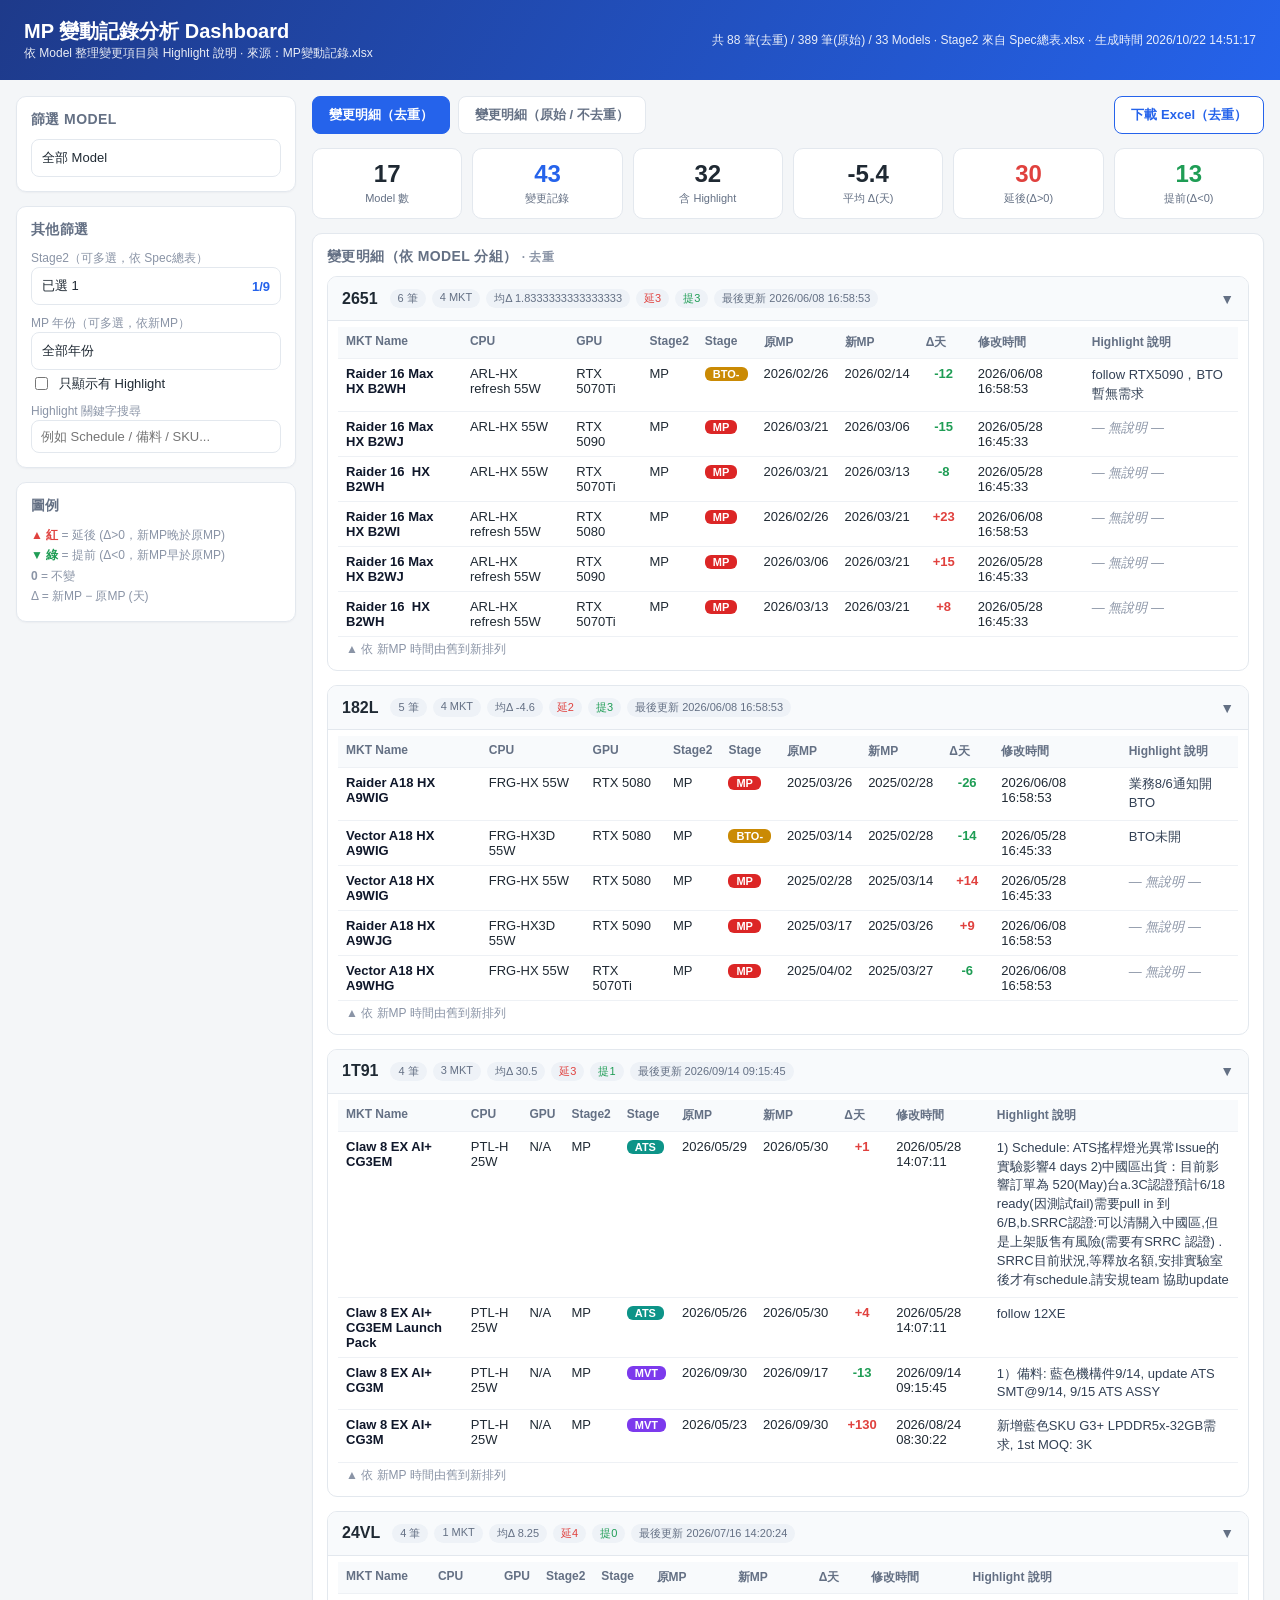
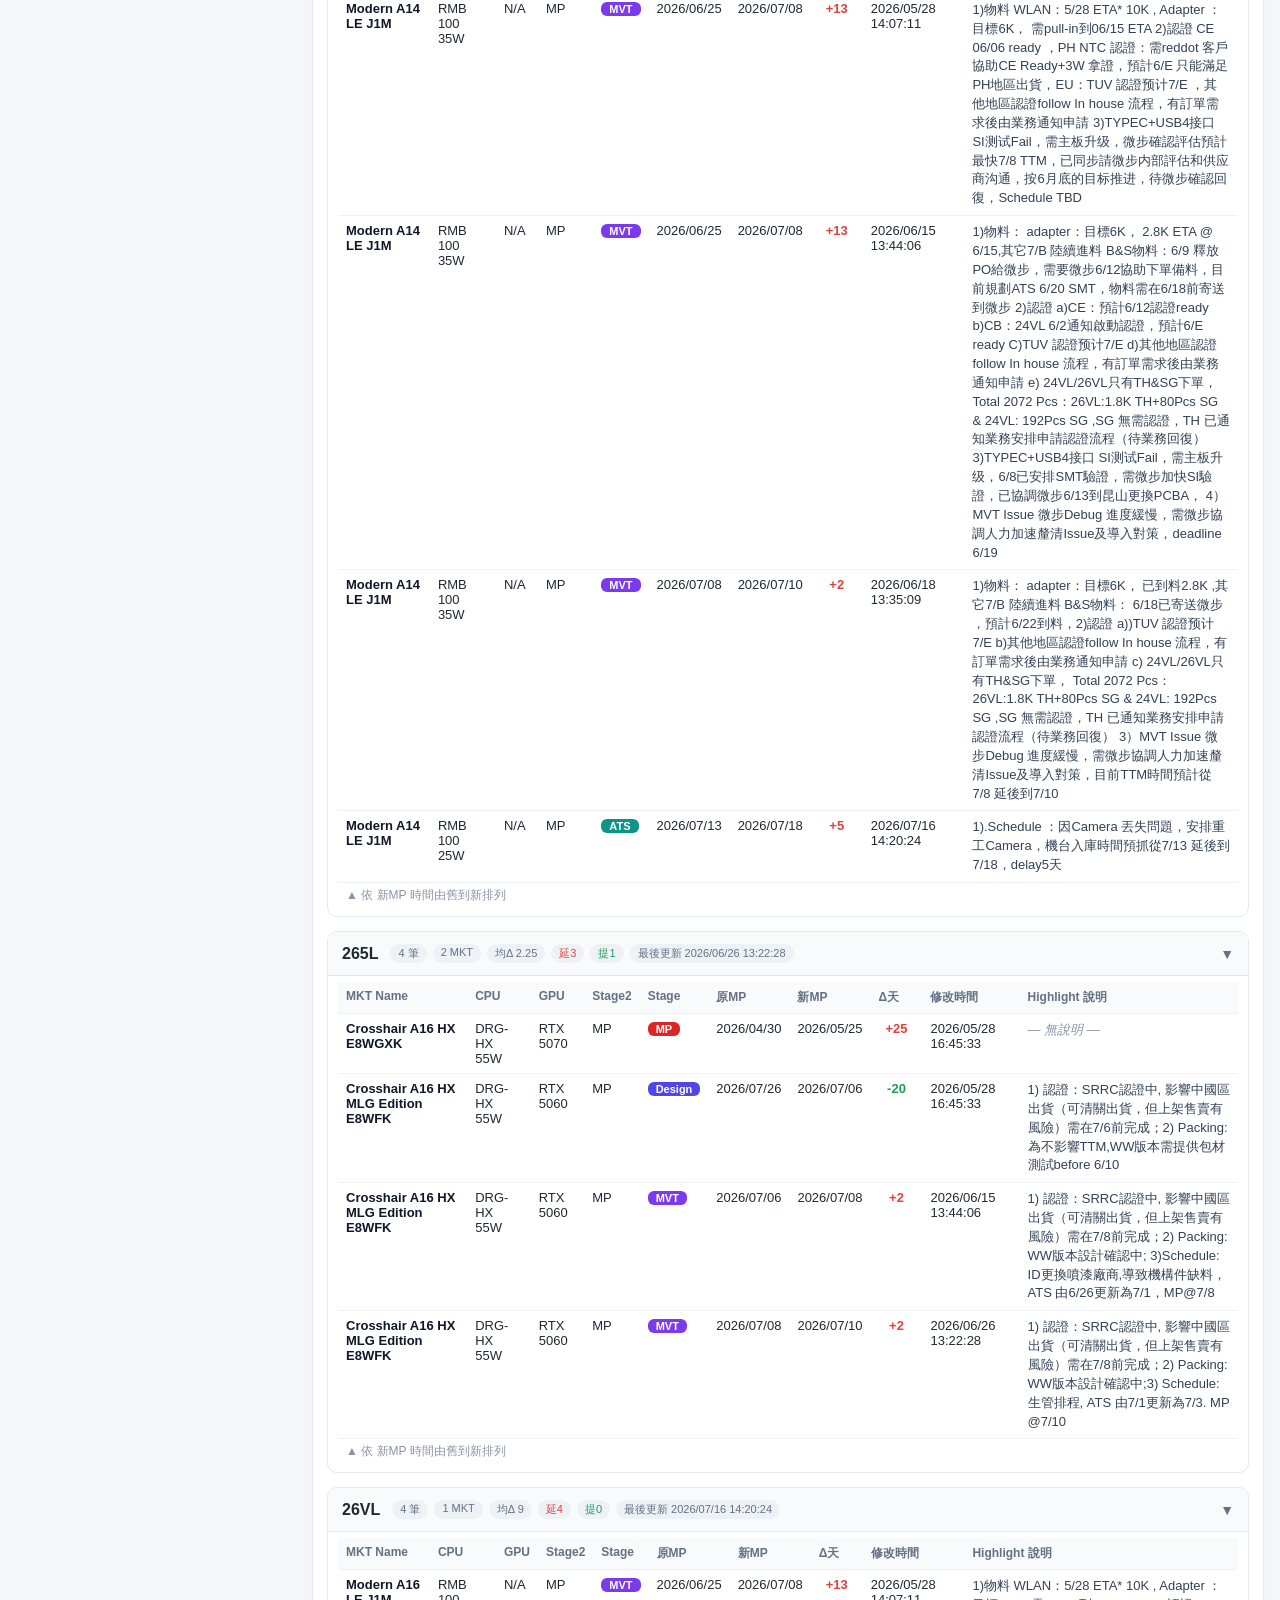
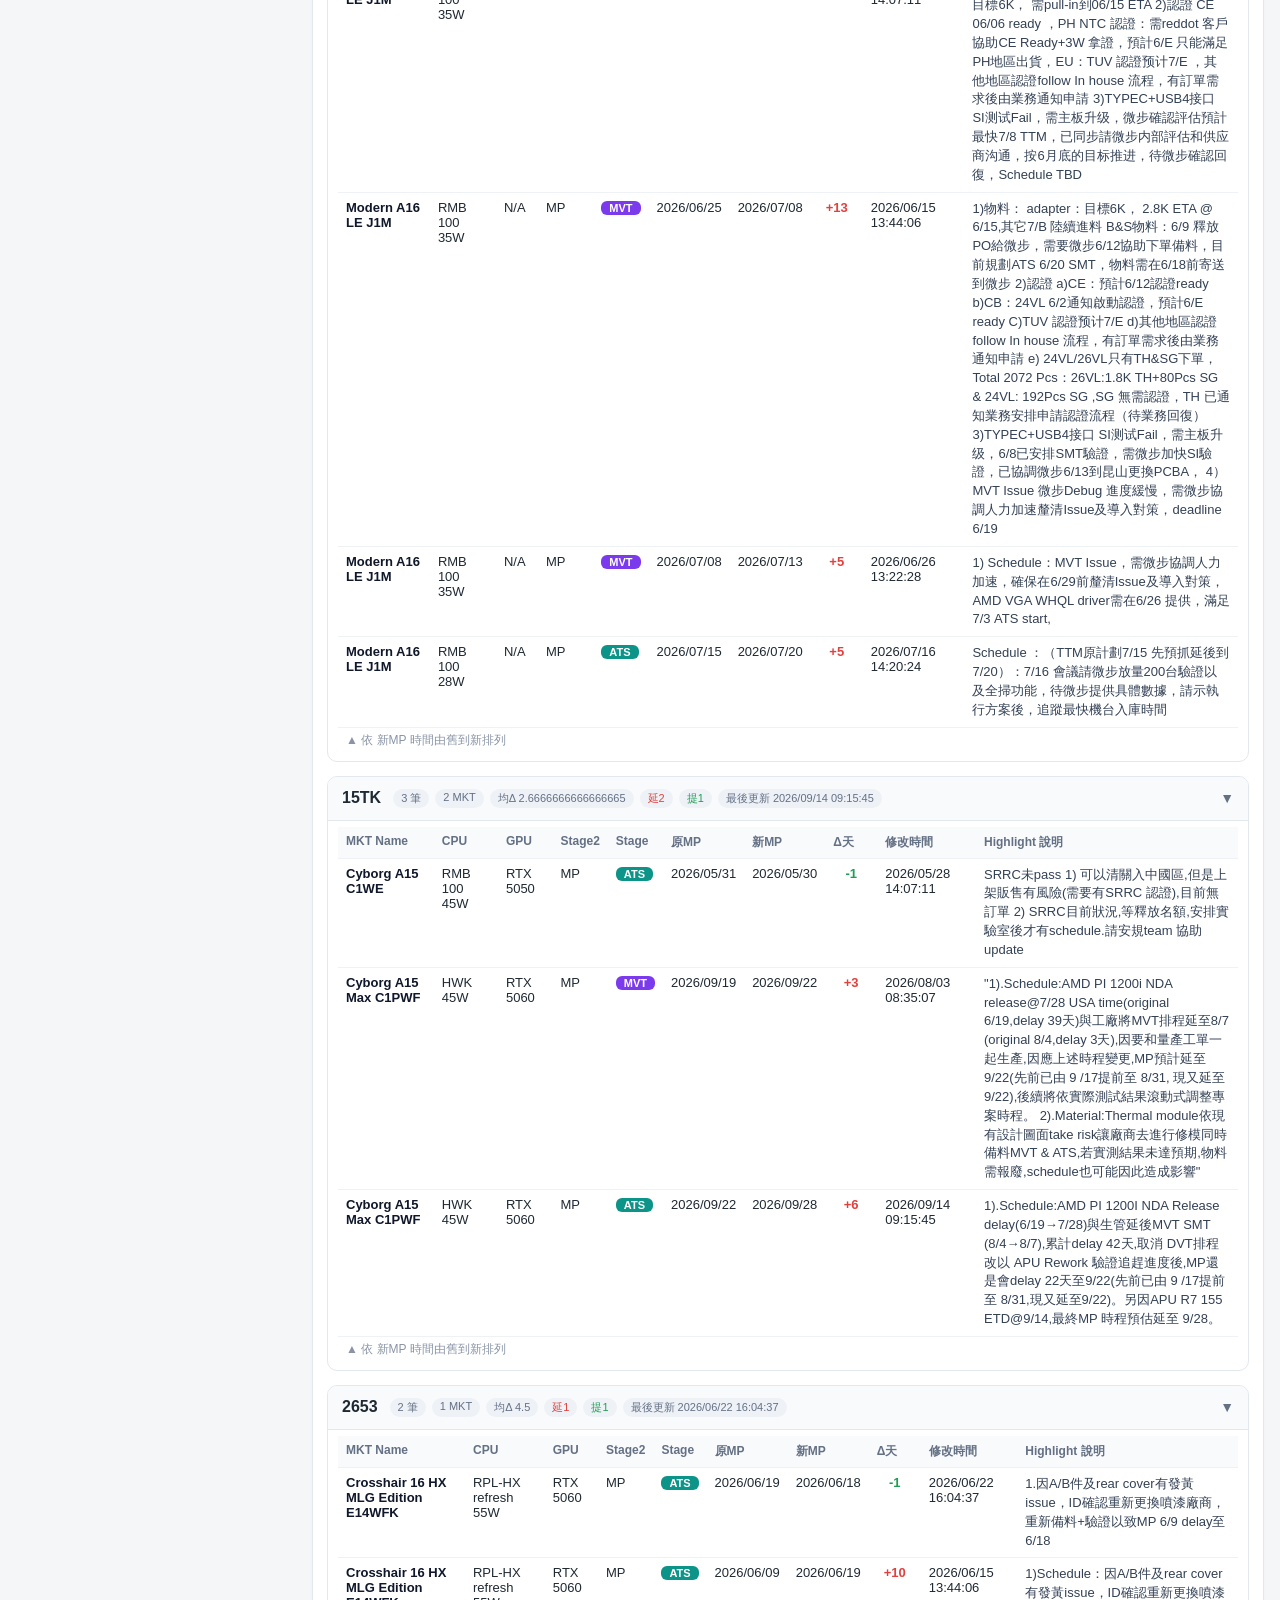
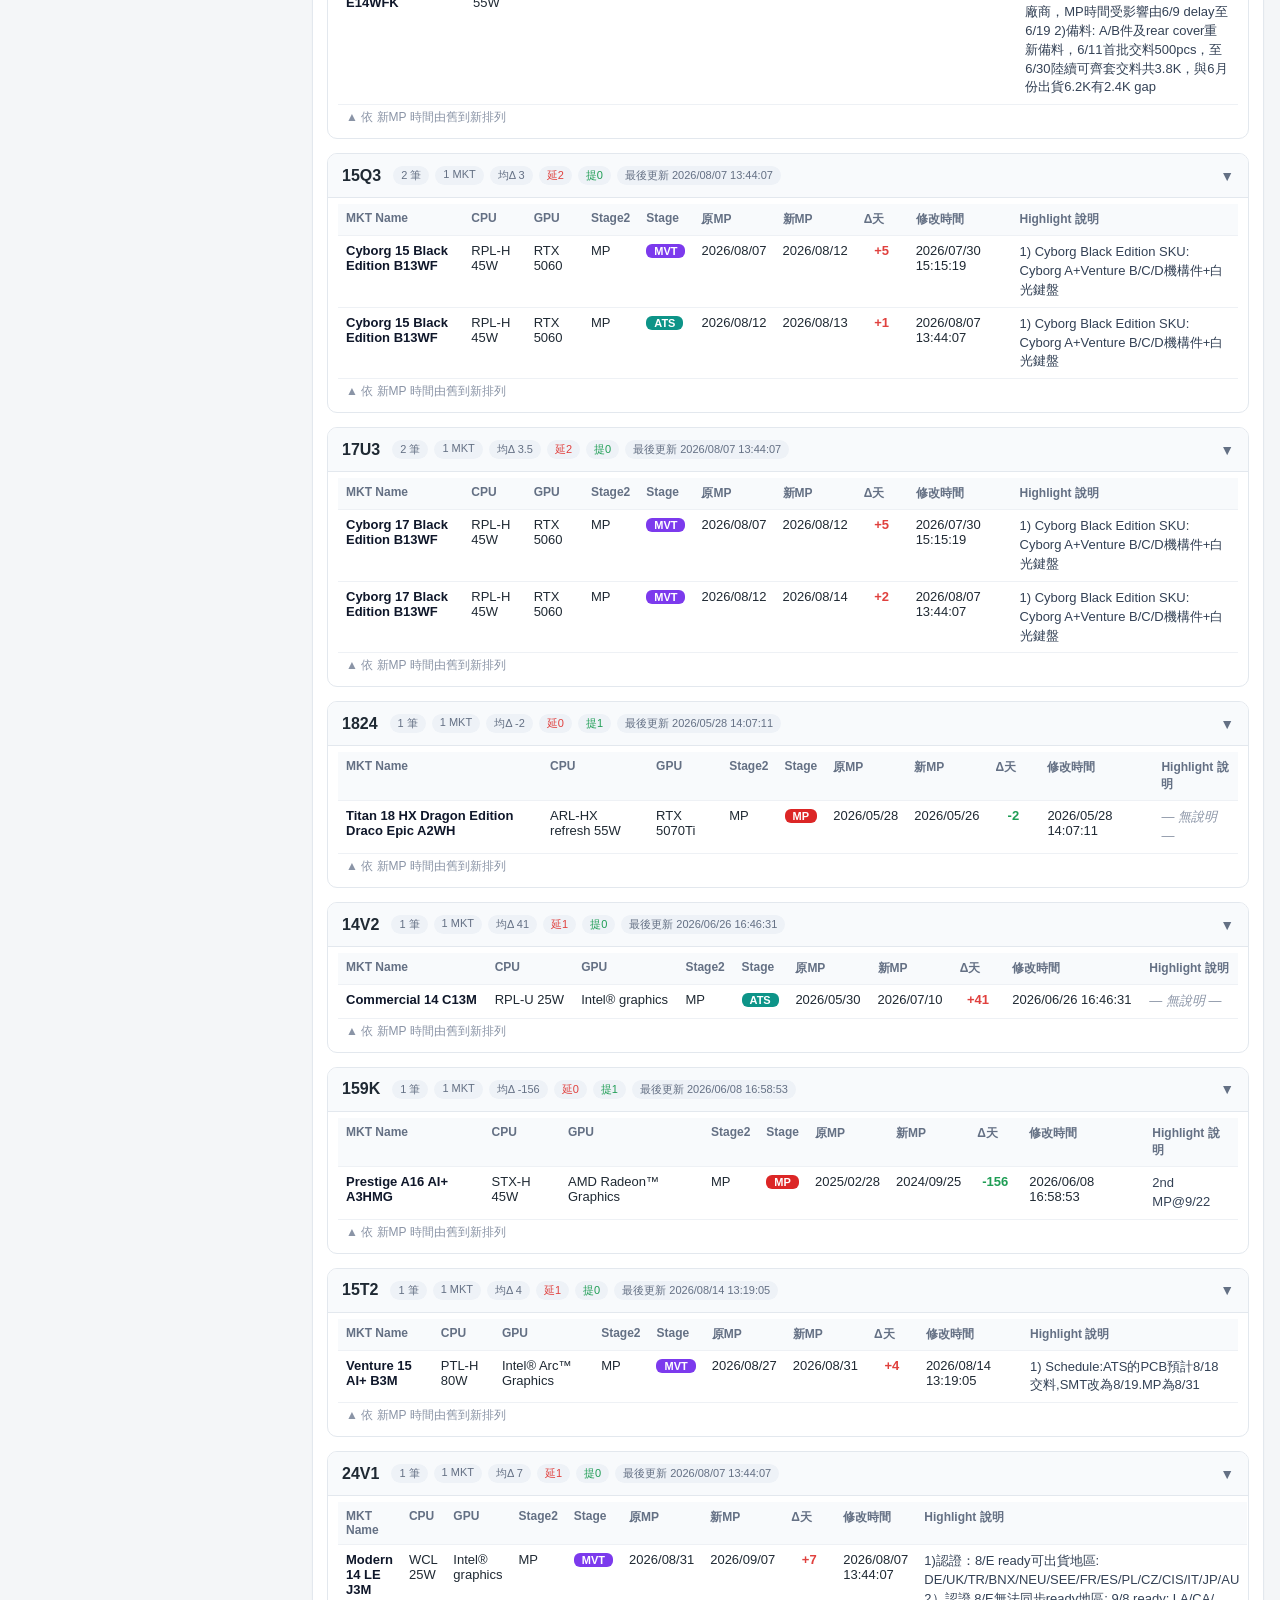
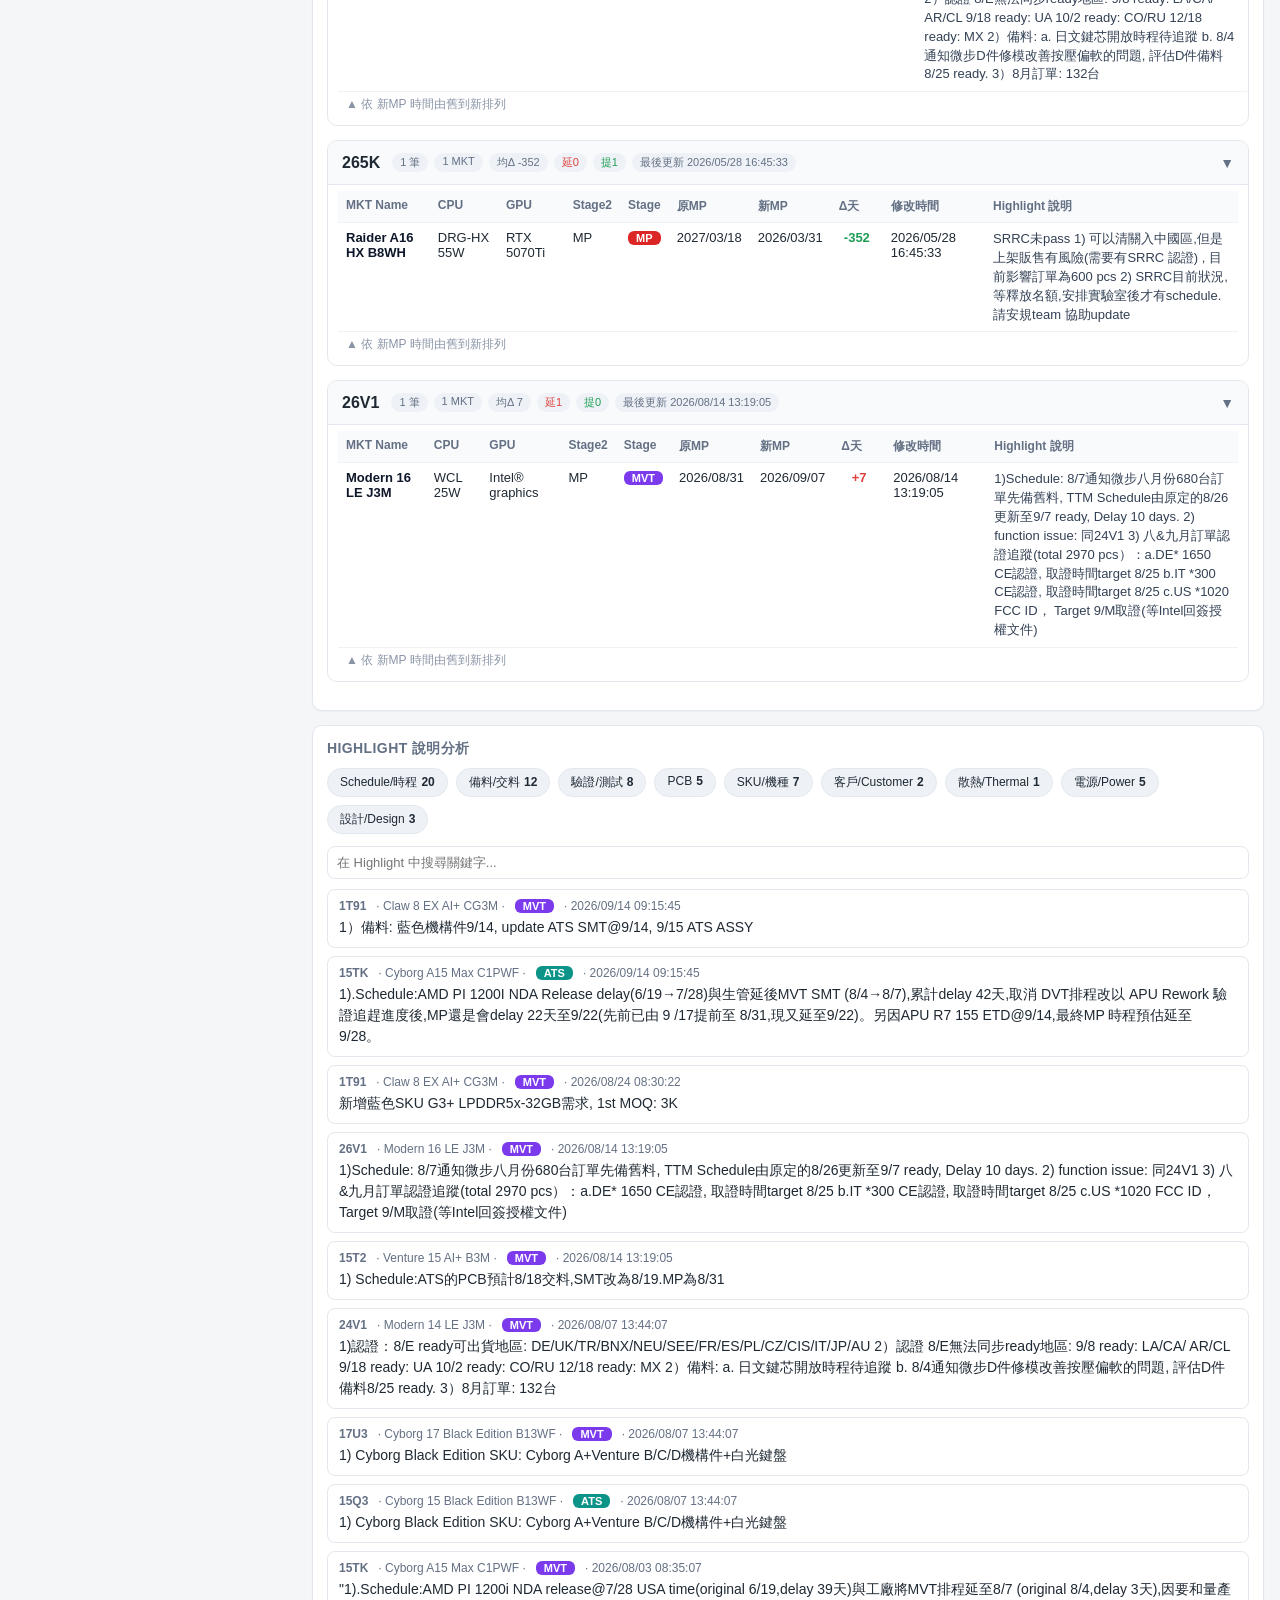
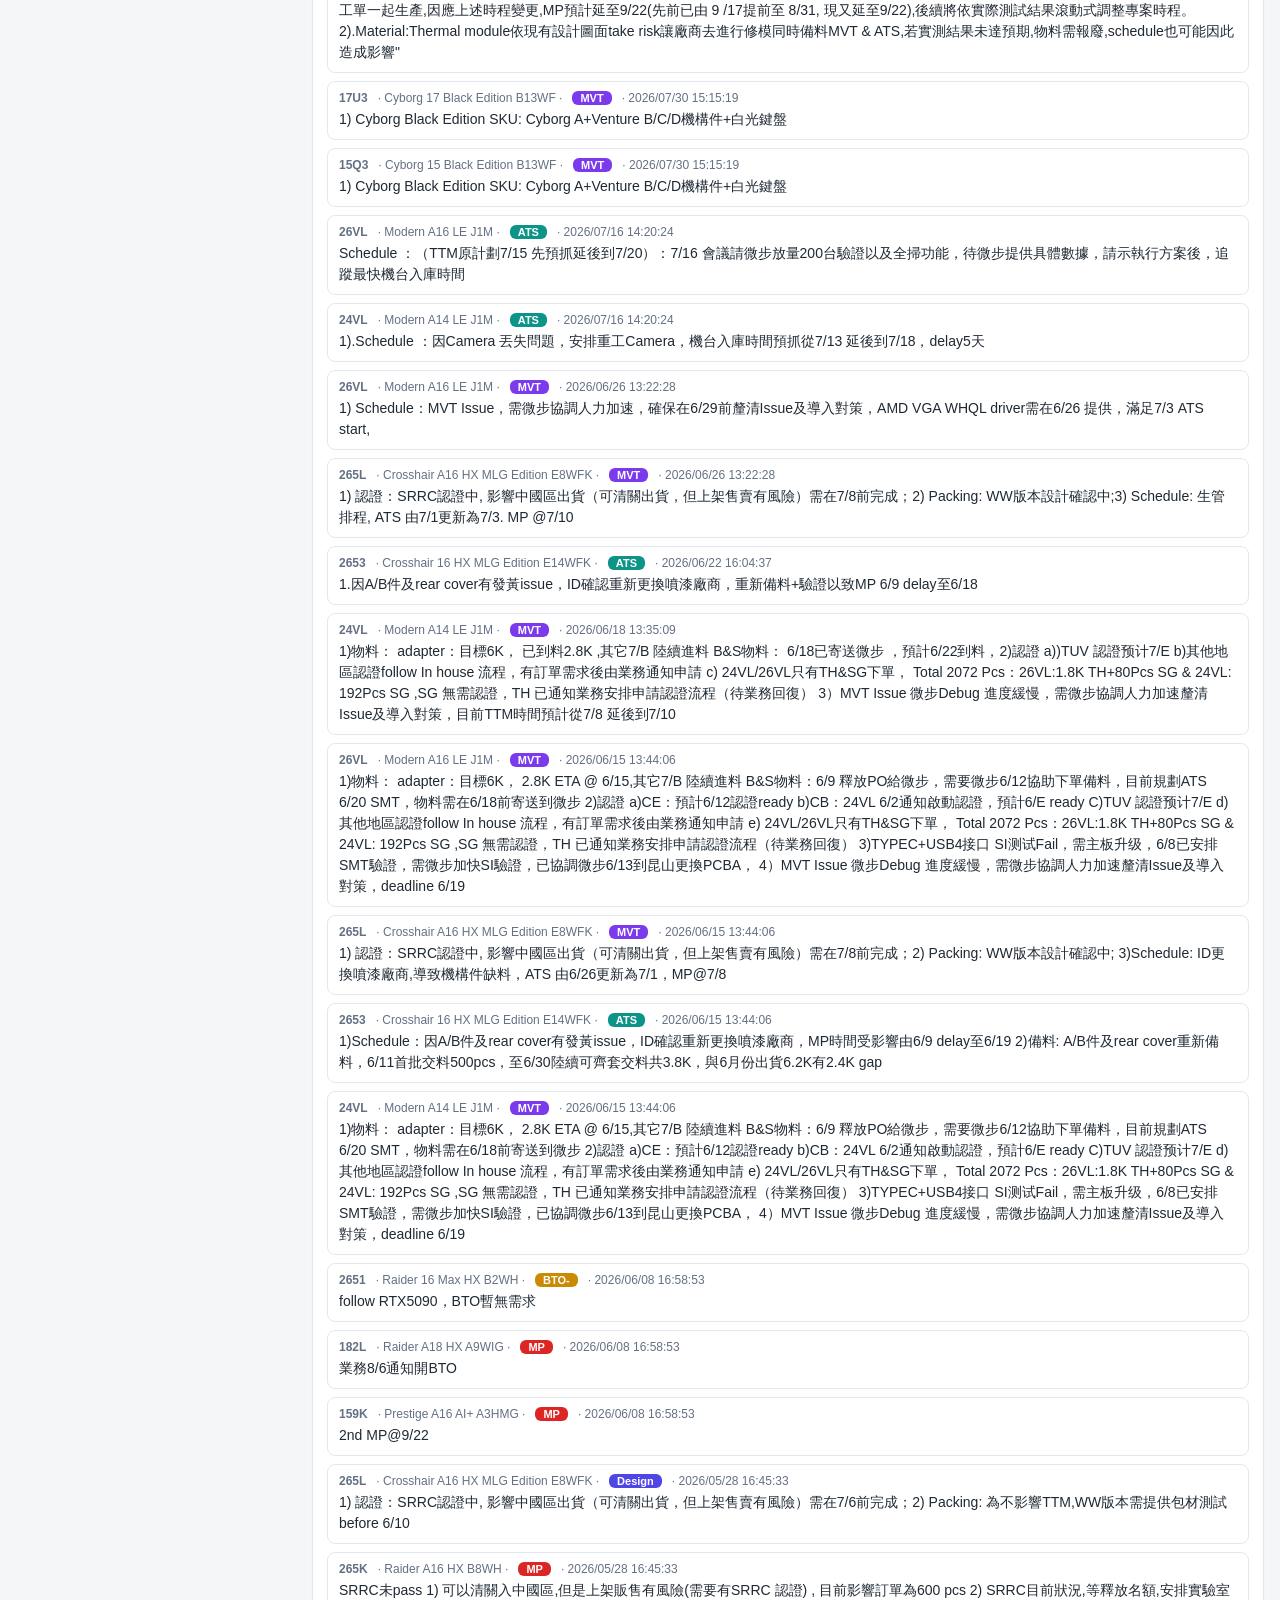
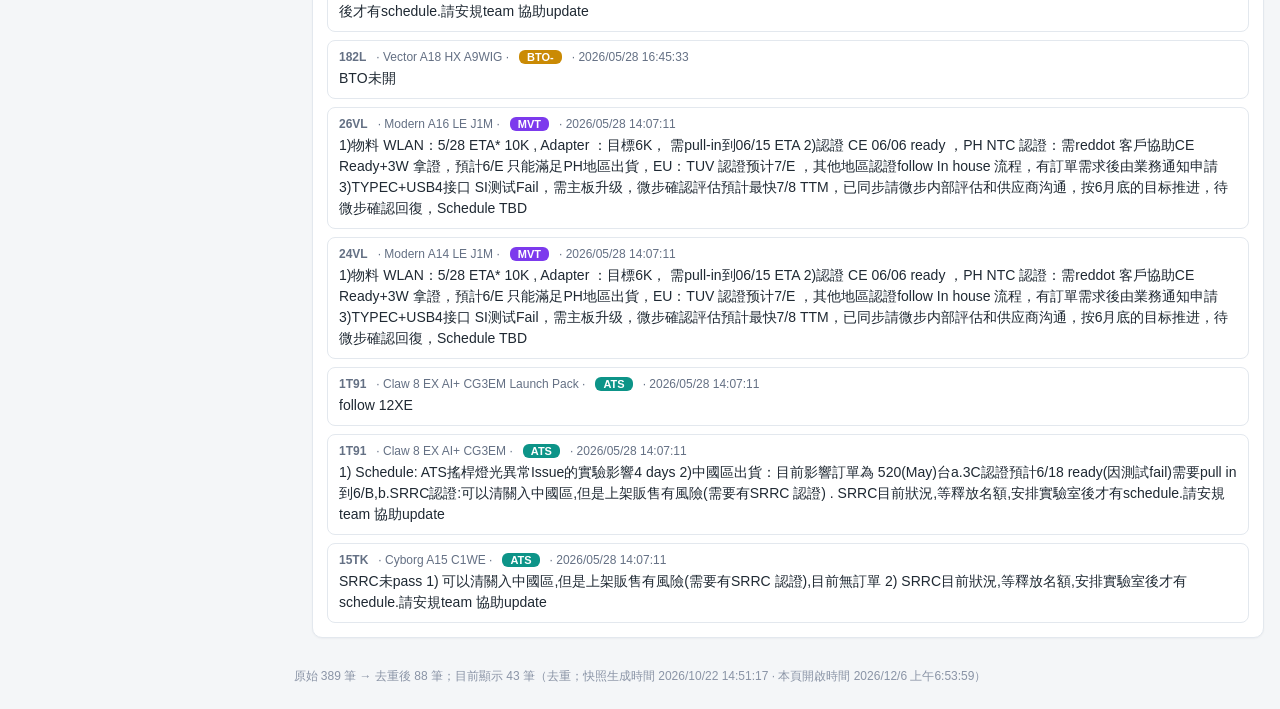
==== commit 47c28f41: "Update NPI Dashboard 2026-10-22 14:51" ====
--- a/MP变动记录_dashboard.html
+++ b/MP变动记录_dashboard.html
@@ -177,7 +177,7 @@
 </div>
 <div class="foot" id="foot"></div>
 <script>
-const DATA = {"records": [{"model": "13Q5", "mkt": "Prestige 13 AI+ A4M", "cpu": "NVL-H 28W", "gpu": "Intel® Arc™ Graphics", "npm": "顏春梅", "stage": "EVT", "stage2": "EVT", "oldMP": "2026-12-31", "newMP": "2027-01-13", "delta": 13, "highlight": "1）schedule: EVT SMT dealy 2天（工廠排程要求物料9/28齊料，PCB 需10/7才能到料）；2）備料 PCB 150D 基材10/15 確認，if fail 170Dc 基材11/M PCB才會到料for 測試；3）GRL TBT sign FW gap 2W；", "hasHL": true, "modTime": "2026/10/03 19:54:33", "year": "2027"}, {"model": "13Q5", "mkt": "Prestige 13 AI+ A4M", "cpu": "NVL-H 28W", "gpu": "Intel® Arc™ Graphics", "npm": "顏春梅", "stage": "EVT", "stage2": "EVT", "oldMP": "2027-01-13", "newMP": "2027-03-05", "delta": 51, "highlight": "1）schedule: intel CPU delay schedule update；2）備料 PCB 150D 基材10/15 確認，if fail 170Dc 基材11/M PCB才會到料for 測試；", "hasHL": true, "modTime": "2026/10/15 13:14:21", "year": "2027"}, {"model": "14T3", "mkt": "Prestige N14 AI+ D1M", "cpu": "N1 35W", "gpu": "N/A", "npm": "倪嬌嬌", "stage": "MVT", "stage2": "MVT", "oldMP": "2026-10-26", "newMP": "2026-11-23", "delta": 28, "highlight": "1) Schedule:  a. MVT拆分兩次SMT搭配PS software作驗證 b. 量產software更新時間至10/16, update ATS@11/9. 2)備料：量產交料2.8k HQ23, 最新MP*1K交期回復在12/M（follow leading customer）交料, 與ATS start Gap 2個月, 採購協助push廠商交期中", "hasHL": true, "modTime": "2026/08/07 13:44:07", "year": "2026"}, {"model": "14T3", "mkt": "Prestige N14 Spark D1M", "cpu": "N1 35W", "gpu": "N/A", "npm": "倪嬌嬌", "stage": "MVT", "stage2": "(未匹配)", "oldMP": "2026-09-14", "newMP": "2026-10-26", "delta": 42, "highlight": "1) Schedule: NV update BSP時間Factory drop final ETA@10/6, 更新ATS start@10/13 2)備料： 2.8K panel的驗證 follow leading customer, 交料plan:a. 1st MP lot: 1K 數量, 型號HQ15, 九月份交料(同步Leading customers量產交料時間 具體九月份ETD日期還在追蹤中. b. Others order: 需轉型號至HQxx, 十一月份交料", "hasHL": true, "modTime": "2026/06/18 13:35:09", "year": "2026"}, {"model": "14T4", "mkt": "Prestige 14 AI+ D4MG", "cpu": "NVL-H 30W", "gpu": "Intel® Arc™ Graphics", "npm": "朱芳芳", "stage": "DVT", "stage2": "EVT", "oldMP": "2026-12-25", "newMP": "2026-12-31", "delta": 6, "highlight": "", "hasHL": false, "modTime": "2026/08/24 08:30:22", "year": "2026"}, {"model": "14T4", "mkt": "Prestige 14 AI+ D4MG", "cpu": "NVL-H 30W", "gpu": "Intel® Arc™ Graphics", "npm": "朱芳芳", "stage": "EVT", "stage2": "EVT", "oldMP": "2026-12-31", "newMP": "2027-01-11", "delta": 11, "highlight": "", "hasHL": false, "modTime": "2026/09/14 09:15:45", "year": "2027"}, {"model": "14T4", "mkt": "Prestige 14 AI+ D4MG", "cpu": "NVL-H 30W", "gpu": "Intel® Arc™ Graphics", "npm": "朱芳芳", "stage": "EVT", "stage2": "EVT", "oldMP": "2027-01-11", "newMP": "2027-02-26", "delta": 46, "highlight": "", "hasHL": false, "modTime": "2026/10/15 13:14:21", "year": "2027"}, {"model": "14V2", "mkt": "Commercial 14 C13M", "cpu": "RPL-U 25W", "gpu": "Intel® graphics", "npm": "杜晨光", "stage": "ATS", "stage2": "MP", "oldMP": "2026-05-30", "newMP": "2026-07-10", "delta": 41, "highlight": "", "hasHL": false, "modTime": "2026/06/26 16:46:31", "year": "2026"}, {"model": "14W1", "mkt": "Modern 14S H3M", "cpu": "WCL 25W", "gpu": "Intel® graphics", "npm": "許婕", "stage": "DVT", "stage2": "DVT", "oldMP": "2027-01-22", "newMP": "2027-01-25", "delta": 3, "highlight": "因interposer卡交期delay，0B出圖時間有delay風險，已請power RD與廠商協商採用快掃方式優先確認layout相關測項，10/21確認CPU VRTT 測試結果再來確認0B出圖時間是否調整", "hasHL": true, "modTime": "2026/10/15 13:14:21", "year": "2027"}, {"model": "159K", "mkt": "Prestige A16 AI+ A3HMG", "cpu": "STX-H 45W", "gpu": "AMD Radeon™ Graphics", "npm": "倪嬌嬌", "stage": "MP", "stage2": "MP", "oldMP": "2025-02-28", "newMP": "2024-09-25", "delta": -156, "highlight": "2nd MP@9/22", "hasHL": true, "modTime": "2026/06/08 16:58:53", "year": "2024"}, {"model": "15Q3", "mkt": "Cyborg 15 Black Edition B13WF", "cpu": "RPL-H 45W", "gpu": "RTX 5060", "npm": "楊淑賢", "stage": "MVT", "stage2": "MP", "oldMP": "2026-08-07", "newMP": "2026-08-12", "delta": 5, "highlight": "1) Cyborg Black Edition SKU: Cyborg A+Venture B/C/D機構件+白光鍵盤", "hasHL": true, "modTime": "2026/07/30 15:15:19", "year": "2026"}, {"model": "15Q3", "mkt": "Cyborg 15 Black Edition B13WF", "cpu": "RPL-H 45W", "gpu": "RTX 5060", "npm": "楊淑賢", "stage": "ATS", "stage2": "MP", "oldMP": "2026-08-12", "newMP": "2026-08-13", "delta": 1, "highlight": "1) Cyborg Black Edition SKU: Cyborg A+Venture B/C/D機構件+白光鍵盤", "hasHL": true, "modTime": "2026/08/07 13:44:07", "year": "2026"}, {"model": "15QL", "mkt": "Cyborg A15 AI+ B3HWGKG", "cpu": "KRK-H 45W", "gpu": "RTX 5070", "npm": "朱芳芳", "stage": "BTO-", "stage2": "Pending", "oldMP": "2025-08-18", "newMP": "2025-06-21", "delta": -58, "highlight": "", "hasHL": false, "modTime": "2026/05/28 16:45:33", "year": "2025"}, {"model": "15T2", "mkt": "Venture 15 AI+ B3M", "cpu": "PTL-H 80W", "gpu": "Intel® Arc™ Graphics", "npm": "李文欽", "stage": "MVT", "stage2": "MP", "oldMP": "2026-08-27", "newMP": "2026-08-31", "delta": 4, "highlight": "1) Schedule:ATS的PCB預計8/18交料,SMT改為8/19.MP為8/31", "hasHL": true, "modTime": "2026/08/14 13:19:05", "year": "2026"}, {"model": "15TK", "mkt": "Cyborg A15 C1PWE", "cpu": "HWK 45W", "gpu": "RTX 5050", "npm": "蔡東宏", "stage": "DVT", "stage2": "Pending", "oldMP": "2026-09-29", "newMP": "2026-08-31", "delta": -29, "highlight": "1).Schedule:R7-155優先進行ATS,以 8 月底 MP 為目標,其餘APU sku在9月進行ATS C/R 2). Material:Thermal module將依現有設計圖面take risk讓廠商去進行修模同時備料MVT & ATS,若實測驗證結果未達預期,物料需報廢,schedule也可能因此造成影響", "hasHL": true, "modTime": "2026/06/22 16:04:37", "year": "2026"}, {"model": "15TK", "mkt": "Cyborg A15 C1WE", "cpu": "RMB 100 45W", "gpu": "RTX 5050", "npm": "蔡東宏", "stage": "ATS", "stage2": "MP", "oldMP": "2026-05-31", "newMP": "2026-05-30", "delta": -1, "highlight": "SRRC未pass 1) 可以清關入中國區,但是上架販售有風險(需要有SRRC 認證),目前無訂單 2) SRRC目前狀況,等釋放名額,安排實驗室後才有schedule.請安規team 協助update", "hasHL": true, "modTime": "2026/05/28 14:07:11", "year": "2026"}, {"model": "15TK", "mkt": "Cyborg A15 Max C1PWE", "cpu": "HWK 45W", "gpu": "RTX 5050", "npm": "蔡東宏", "stage": "DVT", "stage2": "BTO-", "oldMP": "2026-09-17", "newMP": "2026-08-31", "delta": -17, "highlight": "1).Schedule:R7-155優先進行ATS,以 8 月底 MP 為目標,其餘APU sku在9月進行ATS C/R 2). Material:Thermal module將依現有設計圖面take risk讓廠商去進行修模同時備料MVT & ATS,若實測驗證結果未達預期,物料需報廢,schedule也可能因此造成影響", "hasHL": true, "modTime": "2026/06/22 16:04:37", "year": "2026"}, {"model": "15TK", "mkt": "Cyborg A15 Max C1PWE", "cpu": "HWK 45W", "gpu": "RTX 5050", "npm": "蔡東宏", "stage": "DVT", "stage2": "BTO-", "oldMP": "2026-09-07", "newMP": "2026-09-14", "delta": 7, "highlight": "1).Schedule: AMD 將PI 1200I NDA Release 再延至7/17(Delay 4W),因專案僅有一個MVT stage,工廠& DQA需完整驗證,若測試順利,MP 預計延後 2週至 9/14 (先前已由9 月底提前至8/31,現又延至9/14),後續將依實際測試結果滾動式調整時程。 2).Material: Thermal module依現有設計圖面take risk讓廠商去進行修模同時備料MVT & ATS, 若實測結果未達預期,物料需報廢,schedule也可能因此造成影響", "hasHL": true, "modTime": "2026/07/10 08:18:13", "year": "2026"}, {"model": "15TK", "mkt": "Cyborg A15 Max C1PWE", "cpu": "HWK 45W", "gpu": "RTX 5050", "npm": "蔡東宏", "stage": "DVT", "stage2": "BTO-", "oldMP": "2026-09-14", "newMP": "2026-09-19", "delta": 5, "highlight": "1).Schedule: AMD 將PI 1200I NDA Release 再延至7/22(較原時程delay 33天),因需搭配新的PI code & driver且專案僅有一個MVT stage,工廠& DQA需完整驗證,若測試順利,MP預計延後至9/19 (先前已由 9 月底提前至 8/31, 現又延至9/19),後續將依實際測試結果滾動式調整專案時程。  2).Material: Thermal module依現有設計圖面take risk讓廠商去進行修模同時備料MVT & ATS, 若實測結果未達預期,物料需報廢,schedule也可能因此造成影響", "hasHL": true, "modTime": "2026/07/17 11:04:53", "year": "2026"}, {"model": "15TK", "mkt": "Cyborg A15 Max C1PWE", "cpu": "HWK 45W", "gpu": "RTX 5050", "npm": "蔡東宏", "stage": "MVT", "stage2": "BTO-", "oldMP": "2026-09-19", "newMP": "2026-09-22", "delta": 3, "highlight": "1).Schedule:AMD PI 1200i NDA release@7/28 USA time(original 6/19,delay 39天)與工廠將MVT排程延至8/7 (original 8/4,delay 3天),因要和量產工單一起生產,因應上述時程變更,MP預計延至9/22(先前已由 9 /17提前至 8/31, 現又延至9/22),後續將依實際測試結果滾動式調整專案時程。  2).Material:Thermal module依現有設計圖面take risk讓廠商去進行修模同時備料MVT & ATS,若實測結果未達預期,物料需報廢,schedule也可能因此造成影響", "hasHL": true, "modTime": "2026/08/03 08:35:07", "year": "2026"}, {"model": "15TK", "mkt": "Cyborg A15 Max C1PWF", "cpu": "HWK 45W", "gpu": "RTX 5060", "npm": "蔡東宏", "stage": "MVT", "stage2": "MP", "oldMP": "2026-09-19", "newMP": "2026-09-22", "delta": 3, "highlight": "\"1).Schedule:AMD PI 1200i NDA release@7/28 USA time(original 6/19,delay 39天)與工廠將MVT排程延至8/7 (original 8/4,delay 3天),因要和量產工單一起生產,因應上述時程變更,MP預計延至9/22(先前已由 9 /17提前至 8/31, 現又延至9/22),後續將依實際測試結果滾動式調整專案時程。  2).Material:Thermal module依現有設計圖面take risk讓廠商去進行修模同時備料MVT & ATS,若實測結果未達預期,物料需報廢,schedule也可能因此造成影響\"", "hasHL": true, "modTime": "2026/08/03 08:35:07", "year": "2026"}, {"model": "15TK", "mkt": "Cyborg A15 Max C1PWF", "cpu": "HWK 45W", "gpu": "RTX 5060", "npm": "蔡東宏", "stage": "ATS", "stage2": "MP", "oldMP": "2026-09-22", "newMP": "2026-09-28", "delta": 6, "highlight": "1).Schedule:AMD PI 1200I NDA Release delay(6/19→7/28)與生管延後MVT SMT (8/4→8/7),累計delay 42天,取消 DVT排程改以 APU Rework 驗證追趕進度後,MP還是會delay 22天至9/22(先前已由 9 /17提前至 8/31,現又延至9/22)。另因APU R7 155 ETD@9/14,最終MP 時程預估延至 9/28。", "hasHL": true, "modTime": "2026/09/14 09:15:45", "year": "2026"}, {"model": "17U3", "mkt": "Cyborg 17 Black Edition B13WF", "cpu": "RPL-H 45W", "gpu": "RTX 5060", "npm": "楊淑賢", "stage": "MVT", "stage2": "MP", "oldMP": "2026-08-07", "newMP": "2026-08-12", "delta": 5, "highlight": "1) Cyborg Black Edition SKU: Cyborg A+Venture B/C/D機構件+白光鍵盤", "hasHL": true, "modTime": "2026/07/30 15:15:19", "year": "2026"}, {"model": "17U3", "mkt": "Cyborg 17 Black Edition B13WF", "cpu": "RPL-H 45W", "gpu": "RTX 5060", "npm": "楊淑賢", "stage": "MVT", "stage2": "MP", "oldMP": "2026-08-12", "newMP": "2026-08-14", "delta": 2, "highlight": "1) Cyborg Black Edition SKU: Cyborg A+Venture B/C/D機構件+白光鍵盤", "hasHL": true, "modTime": "2026/08/07 13:44:07", "year": "2026"}, {"model": "1824", "mkt": "Titan 18 HX Dragon Edition Draco Epic A2WH", "cpu": "ARL-HX refresh 55W", "gpu": "RTX 5070Ti", "npm": "許婕", "stage": "MP", "stage2": "MP", "oldMP": "2026-05-28", "newMP": "2026-05-26", "delta": -2, "highlight": "", "hasHL": false, "modTime": "2026/05/28 14:07:11", "year": "2026"}, {"model": "182L", "mkt": "Raider A18 HX A9WIG", "cpu": "FRG-HX 55W", "gpu": "RTX 5080", "npm": "蔡東宏", "stage": "MP", "stage2": "MP", "oldMP": "2025-03-26", "newMP": "2025-02-28", "delta": -26, "highlight": "業務8/6通知開BTO", "hasHL": true, "modTime": "2026/06/08 16:58:53", "year": "2025"}, {"model": "182L", "mkt": "Raider A18 HX A9WJG", "cpu": "FRG-HX3D 55W", "gpu": "RTX 5090", "npm": "蔡東宏", "stage": "MP", "stage2": "MP", "oldMP": "2025-03-17", "newMP": "2025-03-26", "delta": 9, "highlight": "", "hasHL": false, "modTime": "2026/06/08 16:58:53", "year": "2025"}, {"model": "182L", "mkt": "Vector A18 HX A9WHG", "cpu": "FRG-HX 55W", "gpu": "RTX 5070Ti", "npm": "蔡東宏", "stage": "MP", "stage2": "MP", "oldMP": "2025-04-02", "newMP": "2025-03-27", "delta": -6, "highlight": "", "hasHL": false, "modTime": "2026/06/08 16:58:53", "year": "2025"}, {"model": "182L", "mkt": "Vector A18 HX A9WIG", "cpu": "FRG-HX3D 55W", "gpu": "RTX 5080", "npm": "蔡東宏", "stage": "BTO-", "stage2": "MP", "oldMP": "2025-03-14", "newMP": "2025-02-28", "delta": -14, "highlight": "BTO未開", "hasHL": true, "modTime": "2026/05/28 16:45:33", "year": "2025"}, {"model": "182L", "mkt": "Vector A18 HX A9WIG", "cpu": "FRG-HX 55W", "gpu": "RTX 5080", "npm": "蔡東宏", "stage": "MP", "stage2": "MP", "oldMP": "2025-02-28", "newMP": "2025-03-14", "delta": 14, "highlight": "", "hasHL": false, "modTime": "2026/05/28 16:45:33", "year": "2025"}, {"model": "1862", "mkt": "Crosshair 18 Max HX B4WE", "cpu": "NVL-HX 55W", "gpu": "RTX 5050", "npm": "劉芬", "stage": "DVT", "stage2": "DVT", "oldMP": "2027-04-14", "newMP": "2027-03-30", "delta": -15, "highlight": "1)Schedule：1862 schedule Pull in，TTM 3/E，update ATS 3/31==>3/19，call help WHQL ready@3/30，gap 2W", "hasHL": true, "modTime": "2026/10/03 19:54:33", "year": "2027"}, {"model": "1T91", "mkt": "Claw 8 EX AI+ CG3EM", "cpu": "PTL-H 25W", "gpu": "N/A", "npm": "楊淑賢", "stage": "ATS", "stage2": "MP", "oldMP": "2026-05-29", "newMP": "2026-05-30", "delta": 1, "highlight": "1) Schedule: ATS搖桿燈光異常Issue的實驗影響4 days 2)中國區出貨：目前影響訂單為 520(May)台a.3C認證預計6/18 ready(因測試fail)需要pull in 到6/B,b.SRRC認證:可以清關入中國區,但是上架販售有風險(需要有SRRC 認證) . SRRC目前狀況,等釋放名額,安排實驗室後才有schedule.請安規team 協助update", "hasHL": true, "modTime": "2026/05/28 14:07:11", "year": "2026"}, {"model": "1T91", "mkt": "Claw 8 EX AI+ CG3EM Launch Pack", "cpu": "PTL-H 25W", "gpu": "N/A", "npm": "楊淑賢", "stage": "ATS", "stage2": "MP", "oldMP": "2026-05-26", "newMP": "2026-05-30", "delta": 4, "highlight": "follow 12XE", "hasHL": true, "modTime": "2026/05/28 14:07:11", "year": "2026"}, {"model": "1T91", "mkt": "Claw 8 EX AI+ CG3M", "cpu": "PTL-H 25W", "gpu": "N/A", "npm": "楊淑賢", "stage": "MVT", "stage2": "MP", "oldMP": "2026-05-23", "newMP": "2026-09-30", "delta": 130, "highlight": "新增藍色SKU G3+ LPDDR5x-32GB需求, 1st MOQ: 3K", "hasHL": true, "modTime": "2026/08/24 08:30:22", "year": "2026"}, {"model": "1T91", "mkt": "Claw 8 EX AI+ CG3M", "cpu": "PTL-H 25W", "gpu": "N/A", "npm": "楊淑賢", "stage": "MVT", "stage2": "MP", "oldMP": "2026-09-30", "newMP": "2026-09-17", "delta": -13, "highlight": "1）備料: 藍色機構件9/14, update ATS SMT@9/14, 9/15 ATS ASSY", "hasHL": true, "modTime": "2026/09/14 09:15:45", "year": "2026"}, {"model": "24V1", "mkt": "Modern 14 LE J3M", "cpu": "WCL 25W", "gpu": "Intel® graphics", "npm": "倪嬌嬌", "stage": "MVT", "stage2": "MP", "oldMP": "2026-08-31", "newMP": "2026-09-07", "delta": 7, "highlight": "1)認證：8/E ready可出貨地區:  DE/UK/TR/BNX/NEU/SEE/FR/ES/PL/CZ/CIS/IT/JP/AU 2）認證 8/E無法同步ready地區:  9/8 ready: LA/CA/ AR/CL  9/18 ready: UA 10/2 ready: CO/RU 12/18 ready: MX 2）備料: a. 日文鍵芯開放時程待追蹤 b. 8/4通知微步D件修模改善按壓偏軟的問題, 評估D件備料8/25 ready. 3）8月訂單: 132台", "hasHL": true, "modTime": "2026/08/07 13:44:07", "year": "2026"}, {"model": "24VL", "mkt": "Modern A14 LE J1M", "cpu": "RMB 100 35W", "gpu": "N/A", "npm": "杜晨光", "stage": "MVT", "stage2": "MP", "oldMP": "2026-06-25", "newMP": "2026-07-08", "delta": 13, "highlight": "1)物料 WLAN：5/28 ETA* 10K ,   Adapter ：目標6K， 需pull-in到06/15  ETA 2)認證  CE 06/06 ready ，PH  NTC 認證：需reddot 客戶協助CE Ready+3W 拿證，預計6/E 只能滿足PH地區出貨，EU：TUV 認證预计7/E ，其他地區認證follow  In house 流程，有訂單需求後由業務通知申請 3)TYPEC+USB4接口 SI测试Fail，需主板升级，微步確認評估預計最快7/8 TTM，已同步請微步内部評估和供应商沟通，按6月底的目标推进，待微步確認回復，Schedule TBD", "hasHL": true, "modTime": "2026/05/28 14:07:11", "year": "2026"}, {"model": "24VL", "mkt": "Modern A14 LE J1M", "cpu": "RMB 100 35W", "gpu": "N/A", "npm": "杜晨光", "stage": "MVT", "stage2": "MP", "oldMP": "2026-06-25", "newMP": "2026-07-08", "delta": 13, "highlight": "1)物料： adapter：目標6K， 2.8K ETA @ 6/15,其它7/B 陸續進料 B&S物料：6/9 釋放PO給微步，需要微步6/12協助下單備料，目前規劃ATS 6/20 SMT，物料需在6/18前寄送到微步 2)認證   a)CE：預計6/12認證ready  b)CB：24VL 6/2通知啟動認證，預計6/E ready  C)TUV 認證预计7/E  d)其他地區認證follow In house 流程，有訂單需求後由業務通知申請 e) 24VL/26VL只有TH&SG下單， Total 2072 Pcs：26VL:1.8K TH+80Pcs SG & 24VL: 192Pcs SG  ,SG 無需認證，TH 已通知業務安排申請認證流程（待業務回復） 3)TYPEC+USB4接口 SI测试Fail，需主板升级，6/8已安排SMT驗證，需微步加快SI驗證，已協調微步6/13到昆山更換PCBA， 4）MVT Issue 微步Debug 進度緩慢，需微步協調人力加速釐清Issue及導入對策，deadline 6/19", "hasHL": true, "modTime": "2026/06/15 13:44:06", "year": "2026"}, {"model": "24VL", "mkt": "Modern A14 LE J1M", "cpu": "RMB 100 35W", "gpu": "N/A", "npm": "杜晨光", "stage": "MVT", "stage2": "MP", "oldMP": "2026-07-08", "newMP": "2026-07-10", "delta": 2, "highlight": "1)物料： adapter：目標6K， 已到料2.8K ,其它7/B 陸續進料 B&S物料： 6/18已寄送微步 ，預計6/22到料，2)認證 a))TUV 認證预计7/E b)其他地區認證follow In house 流程，有訂單需求後由業務通知申請 c) 24VL/26VL只有TH&SG下單， Total 2072 Pcs：26VL:1.8K TH+80Pcs SG & 24VL: 192Pcs SG ,SG 無需認證，TH 已通知業務安排申請認證流程（待業務回復）  3）MVT Issue 微步Debug 進度緩慢，需微步協調人力加速釐清Issue及導入對策，目前TTM時間預計從7/8 延後到7/10", "hasHL": true, "modTime": "2026/06/18 13:35:09", "year": "2026"}, {"model": "24VL", "mkt": "Modern A14 LE J1M", "cpu": "RMB 100 25W", "gpu": "N/A", "npm": "杜晨光", "stage": "ATS", "stage2": "MP", "oldMP": "2026-07-13", "newMP": "2026-07-18", "delta": 5, "highlight": "1).Schedule ：因Camera 丟失問題，安排重工Camera，機台入庫時間預抓從7/13 延後到7/18，delay5天", "hasHL": true, "modTime": "2026/07/16 14:20:24", "year": "2026"}, {"model": "2621", "mkt": "Prestige N16 Spark", "cpu": "N1x 80W", "gpu": "N/A", "npm": "林晉弘", "stage": "MVT", "stage2": "(未匹配)", "oldMP": "2026-08-14", "newMP": "2026-08-31", "delta": 17, "highlight": "1)battery life測試條件的定義，NV與MSFT討論中，根據7/9會議，DQA會基於BSP Day0 rev.B + balance mode測試，確認是否合乎MSFT要求。 2)NV Abnormal shut down 的solution，預計會於7/17 BSP Day0 rev.B導入，待SW release後，DQA會驗證確認。  3)NV 7/7 release新版BSP schedule，軟體預計改版new branch for後續驗證出貨。依據此schedule，在軟體驗證皆無重大issue影響量產的狀況下，ATS預計延後到8/17，入庫時間要到8/31。 a)7/10 Day0 rev.A，DQA基於此版本進行full test驗證 b)7/17 Day0 rev.B，導入ABS solution，DQA會驗證battery life c)7/24 Day0 rev.C，BSP lock down可製作for工廠驗證image，計畫依此版本進行ATS。 d)8/21 Day0 rev.F，可供出貨GPU driver release，請工廠/DQA置換image中 GPU driver驗證 4)三星 3.8K panel因leading customer改版無法準時出貨，除廠內161pcs外，後續物料到10月中才能到，已先通知業務，確認是否以2.8K panel先上ATS。", "hasHL": true, "modTime": "2026/07/10 08:18:13", "year": "2026"}, {"model": "2623", "mkt": "Prestige N16 AI+ C1M", "cpu": "N1 45W", "gpu": "N/A", "npm": "賴雪鳳", "stage": "EVT", "stage2": "MVT", "oldMP": "2026-10-26", "newMP": "2026-11-23", "delta": 28, "highlight": "備料: Samsung 2.8K panel 可先出HR14*1K for N1 9月ATS 用, 另外要再驗證HR16 for後續出貨需求", "hasHL": true, "modTime": "2026/08/07 13:44:07", "year": "2026"}, {"model": "2623", "mkt": "Prestige N16 Spark C1M", "cpu": "N1 45W", "gpu": "N/A", "npm": "賴雪鳳", "stage": "EVT", "stage2": "(未匹配)", "oldMP": "2026-09-14", "newMP": "2026-10-26", "delta": 42, "highlight": "備料: Samsung 2.8K panel 可先出HR14*1K for N1 9月ATS 用, 另外要再驗證HR16 for後續出貨需求", "hasHL": true, "modTime": "2026/06/16 08:16:09", "year": "2026"}, {"model": "2623", "mkt": "Prestige N16 Spark C1M", "cpu": "N1 45W", "gpu": "N/A", "npm": "賴雪鳳", "stage": "EVT", "stage2": "(未匹配)", "oldMP": "2026-10-26", "newMP": "2026-09-14", "delta": -42, "highlight": "備料: Samsung 2.8K panel 可先出HR14*1K for N1 9月ATS 用, 另外要再驗證HR16 for後續出貨需求", "hasHL": true, "modTime": "2026/06/16 08:28:05", "year": "2026"}, {"model": "2624", "mkt": "Prestige 16 AI+", "cpu": "NVL-H 30W", "gpu": "Intel® Arc™ Graphics", "npm": "朱芳芳", "stage": "DVT", "stage2": "EVT", "oldMP": "2026-12-25", "newMP": "2026-12-31", "delta": 6, "highlight": "", "hasHL": false, "modTime": "2026/08/24 08:30:22", "year": "2026"}, {"model": "2624", "mkt": "Prestige 16 AI+", "cpu": "NVL-H 30W", "gpu": "Intel® Arc™ Graphics", "npm": "朱芳芳", "stage": "EVT", "stage2": "EVT", "oldMP": "2026-12-31", "newMP": "2027-01-11", "delta": 11, "highlight": "", "hasHL": false, "modTime": "2026/09/14 09:15:45", "year": "2027"}, {"model": "2624", "mkt": "Prestige 16 AI+", "cpu": "NVL-H 30W", "gpu": "Intel® Arc™ Graphics", "npm": "朱芳芳", "stage": "EVT", "stage2": "EVT", "oldMP": "2027-01-11", "newMP": "2027-02-26", "delta": 46, "highlight": "", "hasHL": false, "modTime": "2026/10/15 13:14:21", "year": "2027"}, {"model": "2633", "mkt": "Stealth 16 AI+ B4WH", "cpu": "NVL-H 45W", "gpu": "RTX 5070Ti", "npm": "朱欣怡", "stage": "EVT", "stage2": "EVT", "oldMP": "2027-01-11", "newMP": "2027-03-05", "delta": 53, "highlight": "", "hasHL": false, "modTime": "2026/10/15 13:14:21", "year": "2027"}, {"model": "2634", "mkt": "Stealth 16 AI+ B4WE", "cpu": "NVL-H 45W", "gpu": "RTX 5050", "npm": "賴雪鳳", "stage": "Design", "stage2": "EVT", "oldMP": "2027-01-08", "newMP": "2027-01-11", "delta": 3, "highlight": "1)NV VBIOS 驗證時間6周 2)Intel WHQL :12/E 拿到 可能影響到最終TTM 時間", "hasHL": true, "modTime": "2026/06/15 13:44:06", "year": "2027"}, {"model": "2651", "mkt": "Raider 16 Max HX B2WH", "cpu": "ARL-HX refresh 55W", "gpu": "RTX 5070Ti", "npm": "吳美芳", "stage": "BTO-", "stage2": "BTO-", "oldMP": "2026-02-26", "newMP": "2026-02-14", "delta": -12, "highlight": "follow RTX5090，BTO暫無需求", "hasHL": true, "modTime": "2026/06/08 16:58:53", "year": "2026"}, {"model": "2651", "mkt": "Raider 16 Max HX B2WI", "cpu": "ARL-HX refresh 55W", "gpu": "RTX 5080", "npm": "吳美芳", "stage": "MP", "stage2": "MP", "oldMP": "2026-02-26", "newMP": "2026-03-21", "delta": 23, "highlight": "", "hasHL": false, "modTime": "2026/06/08 16:58:53", "year": "2026"}, {"model": "2651", "mkt": "Raider 16 Max HX B2WJ", "cpu": "ARL-HX 55W", "gpu": "RTX 5090", "npm": "吳美芳", "stage": "MP", "stage2": "MP", "oldMP": "2026-03-21", "newMP": "2026-03-06", "delta": -15, "highlight": "", "hasHL": false, "modTime": "2026/05/28 16:45:33", "year": "2026"}, {"model": "2651", "mkt": "Raider 16 Max HX B2WJ", "cpu": "ARL-HX refresh 55W", "gpu": "RTX 5090", "npm": "吳美芳", "stage": "MP", "stage2": "MP", "oldMP": "2026-03-06", "newMP": "2026-03-21", "delta": 15, "highlight": "", "hasHL": false, "modTime": "2026/05/28 16:45:33", "year": "2026"}, {"model": "2651", "mkt": "Raider 16  HX B2WH", "cpu": "ARL-HX 55W", "gpu": "RTX 5070Ti", "npm": "吳美芳", "stage": "MP", "stage2": "MP", "oldMP": "2026-03-21", "newMP": "2026-03-13", "delta": -8, "highlight": "", "hasHL": false, "modTime": "2026/05/28 16:45:33", "year": "2026"}, {"model": "2651", "mkt": "Raider 16  HX B2WH", "cpu": "ARL-HX refresh 55W", "gpu": "RTX 5070Ti", "npm": "吳美芳", "stage": "MP", "stage2": "MP", "oldMP": "2026-03-13", "newMP": "2026-03-21", "delta": 8, "highlight": "", "hasHL": false, "modTime": "2026/05/28 16:45:33", "year": "2026"}, {"model": "2652", "mkt": "Raider 16 HX B2WF", "cpu": "ARL-HX refresh 55W", "gpu": "RTX 5060", "npm": "顏春梅", "stage": "BTO-", "stage2": "MP", "oldMP": "2026-02-26", "newMP": "2026-02-14", "delta": -12, "highlight": "SKU目前沒有訂單.可以follow RTX5060 ATS做ATS CR", "hasHL": true, "modTime": "2026/06/08 16:58:53", "year": "2026"}, {"model": "2653", "mkt": "Crosshair 16 HX MLG Edition E14WFK", "cpu": "RPL-HX refresh 55W", "gpu": "RTX 5060", "npm": "劉芬", "stage": "ATS", "stage2": "MP", "oldMP": "2026-06-09", "newMP": "2026-06-19", "delta": 10, "highlight": "1)Schedule：因A/B件及rear cover有發黃issue，ID確認重新更換噴漆廠商，MP時間受影響由6/9 delay至6/19  2)備料: A/B件及rear cover重新備料，6/11首批交料500pcs，至6/30陸續可齊套交料共3.8K，與6月份出貨6.2K有2.4K gap", "hasHL": true, "modTime": "2026/06/15 13:44:06", "year": "2026"}, {"model": "2653", "mkt": "Crosshair 16 HX MLG Edition E14WFK", "cpu": "RPL-HX refresh 55W", "gpu": "RTX 5060", "npm": "劉芬", "stage": "ATS", "stage2": "MP", "oldMP": "2026-06-19", "newMP": "2026-06-18", "delta": -1, "highlight": "1.因A/B件及rear cover有發黃issue，ID確認重新更換噴漆廠商，重新備料+驗證以致MP 6/9 delay至6/18", "hasHL": true, "modTime": "2026/06/22 16:04:37", "year": "2026"}, {"model": "2654", "mkt": "Raider 16  HX B4WH", "cpu": "NVL-HX 55W", "gpu": "RTX 5070Ti", "npm": "吳美芳", "stage": "Design", "stage2": "(未匹配)", "oldMP": "2026-06-28", "newMP": "2027-03-18", "delta": 263, "highlight": "", "hasHL": false, "modTime": "2026/05/28 16:45:33", "year": "2027"}, {"model": "265K", "mkt": "Raider A16 HX B8WH", "cpu": "DRG-HX 55W", "gpu": "RTX 5070Ti", "npm": "梅燕", "stage": "MP", "stage2": "MP", "oldMP": "2027-03-18", "newMP": "2026-03-31", "delta": -352, "highlight": "SRRC未pass 1) 可以清關入中國區,但是上架販售有風險(需要有SRRC 認證) , 目前影響訂單為600 pcs 2) SRRC目前狀況,等釋放名額,安排實驗室後才有schedule.請安規team 協助update", "hasHL": true, "modTime": "2026/05/28 16:45:33", "year": "2026"}, {"model": "265K", "mkt": "Raider A16 HX B9WH", "cpu": "FRG-HX3D 55W", "gpu": "RTX 5070Ti", "npm": "梅燕", "stage": "MVT", "stage2": "Pending", "oldMP": "2026-05-29", "newMP": "2026-11-16", "delta": 171, "highlight": "無", "hasHL": true, "modTime": "2026/09/20 16:40:56", "year": "2026"}, {"model": "265K", "mkt": "Raider A16 HX B9WI", "cpu": "FRG-HX3D 55W", "gpu": "RTX 5080", "npm": "梅燕", "stage": "MVT", "stage2": "MVT", "oldMP": "2026-05-29", "newMP": "2026-11-16", "delta": 171, "highlight": "無.", "hasHL": true, "modTime": "2026/09/20 16:40:56", "year": "2026"}, {"model": "265L", "mkt": "Crosshair A16 HX E8WEK", "cpu": "DRG-HX 55W", "gpu": "RTX 5050", "npm": "朱欣怡", "stage": "ATS-", "stage2": "ATS-", "oldMP": "2026-05-29", "newMP": "2026-04-30", "delta": -29, "highlight": "", "hasHL": false, "modTime": "2026/05/28 16:45:33", "year": "2026"}, {"model": "265L", "mkt": "Crosshair A16 HX E8WGXK", "cpu": "DRG-HX 55W", "gpu": "RTX 5070", "npm": "朱欣怡", "stage": "MP", "stage2": "MP", "oldMP": "2026-04-30", "newMP": "2026-05-25", "delta": 25, "highlight": "", "hasHL": false, "modTime": "2026/05/28 16:45:33", "year": "2026"}, {"model": "265L", "mkt": "Crosshair A16 HX E9WEK", "cpu": "FRG-HX 55W", "gpu": "RTX 5050", "npm": "朱欣怡", "stage": "MVT", "stage2": "MVT", "oldMP": "2026-05-25", "newMP": "2026-07-26", "delta": 62, "highlight": "", "hasHL": false, "modTime": "2026/05/28 16:45:33", "year": "2026"}, {"model": "265L", "mkt": "Crosshair A16 HX E9WEK", "cpu": "FRG-HX3D 55W", "gpu": "RTX 5050", "npm": "朱欣怡", "stage": "MVT", "stage2": "MVT", "oldMP": "2026-06-28", "newMP": "2026-12-16", "delta": 171, "highlight": "", "hasHL": false, "modTime": "2026/09/20 16:40:56", "year": "2026"}, {"model": "265L", "mkt": "Crosshair A16 HX E9WFK", "cpu": "FRG-HX 55W", "gpu": "RTX 5060", "npm": "朱欣怡", "stage": "MVT", "stage2": "MVT", "oldMP": "2026-06-28", "newMP": "2026-07-26", "delta": 28, "highlight": "", "hasHL": false, "modTime": "2026/06/08 16:58:53", "year": "2026"}, {"model": "265L", "mkt": "Crosshair A16 HX E9WGXK", "cpu": "FRG-HX3D 55W", "gpu": "RTX 5070", "npm": "朱欣怡", "stage": "MVT", "stage2": "MVT", "oldMP": "2026-07-26", "newMP": "2026-12-16", "delta": 143, "highlight": "", "hasHL": false, "modTime": "2026/09/20 16:40:56", "year": "2026"}, {"model": "265L", "mkt": "Crosshair A16 HX MLG Edition E8WEK", "cpu": "DRG-HX 55W", "gpu": "RTX 5050", "npm": "朱欣怡", "stage": "Design", "stage2": "ATS-", "oldMP": "2026-06-28", "newMP": "2026-07-06", "delta": 8, "highlight": "Crosshair A16 HX MLG Edition E8WFK", "hasHL": true, "modTime": "2026/05/28 16:45:33", "year": "2026"}, {"model": "265L", "mkt": "Crosshair A16 HX MLG Edition E8WEK", "cpu": "DRG-HX 55W", "gpu": "RTX 5050", "npm": "朱欣怡", "stage": "MVT", "stage2": "ATS-", "oldMP": "2026-07-06", "newMP": "2026-07-08", "delta": 2, "highlight": "", "hasHL": false, "modTime": "2026/06/15 13:44:06", "year": "2026"}, {"model": "265L", "mkt": "Crosshair A16 HX MLG Edition E8WEK", "cpu": "DRG-HX 55W", "gpu": "RTX 5050", "npm": "朱欣怡", "stage": "MVT", "stage2": "ATS-", "oldMP": "2026-07-08", "newMP": "2026-07-10", "delta": 2, "highlight": "", "hasHL": false, "modTime": "2026/06/26 13:22:28", "year": "2026"}, {"model": "265L", "mkt": "Crosshair A16 HX MLG Edition E8WFK", "cpu": "DRG-HX 55W", "gpu": "RTX 5060", "npm": "朱欣怡", "stage": "Design", "stage2": "MP", "oldMP": "2026-07-26", "newMP": "2026-07-06", "delta": -20, "highlight": "1) 認證：SRRC認證中, 影響中國區出貨（可清關出貨，但上架售賣有風險）需在7/6前完成；2) Packing: 為不影響TTM,WW版本需提供包材測試before 6/10", "hasHL": true, "modTime": "2026/05/28 16:45:33", "year": "2026"}, {"model": "265L", "mkt": "Crosshair A16 HX MLG Edition E8WFK", "cpu": "DRG-HX 55W", "gpu": "RTX 5060", "npm": "朱欣怡", "stage": "MVT", "stage2": "MP", "oldMP": "2026-07-06", "newMP": "2026-07-08", "delta": 2, "highlight": "1) 認證：SRRC認證中, 影響中國區出貨（可清關出貨，但上架售賣有風險）需在7/8前完成；2) Packing: WW版本設計確認中; 3)Schedule: ID更換噴漆廠商,導致機構件缺料，ATS 由6/26更新為7/1，MP@7/8", "hasHL": true, "modTime": "2026/06/15 13:44:06", "year": "2026"}, {"model": "265L", "mkt": "Crosshair A16 HX MLG Edition E8WFK", "cpu": "DRG-HX 55W", "gpu": "RTX 5060", "npm": "朱欣怡", "stage": "MVT", "stage2": "MP", "oldMP": "2026-07-08", "newMP": "2026-07-10", "delta": 2, "highlight": "1) 認證：SRRC認證中, 影響中國區出貨（可清關出貨，但上架售賣有風險）需在7/8前完成；2) Packing: WW版本設計確認中;3) Schedule: 生管排程, ATS 由7/1更新為7/3. MP @7/10", "hasHL": true, "modTime": "2026/06/26 13:22:28", "year": "2026"}, {"model": "2661", "mkt": "Modern 16S H3M", "cpu": "WCL 25W", "gpu": "Intel® graphics", "npm": "許婕", "stage": "DVT", "stage2": "DVT", "oldMP": "2027-01-22", "newMP": "2027-01-25", "delta": 3, "highlight": "因interposer卡交期delay，0B出圖時間有delay風險，已請power RD與廠商協商採用快掃方式優先確認layout相關測項，10/21確認CPU VRTT 測試結果再來確認0B出圖時間是否調整", "hasHL": true, "modTime": "2026/10/15 13:14:21", "year": "2027"}, {"model": "26V1", "mkt": "Modern 16 LE J3M", "cpu": "WCL 25W", "gpu": "Intel® graphics", "npm": "倪嬌嬌", "stage": "MVT", "stage2": "MP", "oldMP": "2026-08-31", "newMP": "2026-09-07", "delta": 7, "highlight": "1)Schedule: 8/7通知微步八月份680台訂單先備舊料, TTM Schedule由原定的8/26更新至9/7 ready, Delay 10 days. 2) function issue: 同24V1 3) 八&九月訂單認證追蹤(total 2970 pcs）：a.DE* 1650 CE認證, 取證時間target 8/25 b.IT *300 CE認證, 取證時間target 8/25 c.US *1020 FCC ID， Target 9/M取證(等Intel回簽授權文件)", "hasHL": true, "modTime": "2026/08/14 13:19:05", "year": "2026"}, {"model": "26VL", "mkt": "Modern A16 LE J1M", "cpu": "RMB 100 35W", "gpu": "N/A", "npm": "杜晨光", "stage": "MVT", "stage2": "MP", "oldMP": "2026-06-25", "newMP": "2026-07-08", "delta": 13, "highlight": "1)物料 WLAN：5/28 ETA* 10K ,   Adapter ：目標6K， 需pull-in到06/15  ETA 2)認證  CE 06/06 ready ，PH  NTC 認證：需reddot 客戶協助CE Ready+3W 拿證，預計6/E 只能滿足PH地區出貨，EU：TUV 認證预计7/E ，其他地區認證follow  In house 流程，有訂單需求後由業務通知申請 3)TYPEC+USB4接口 SI测试Fail，需主板升级，微步確認評估預計最快7/8 TTM，已同步請微步内部評估和供应商沟通，按6月底的目标推进，待微步確認回復，Schedule TBD", "hasHL": true, "modTime": "2026/05/28 14:07:11", "year": "2026"}, {"model": "26VL", "mkt": "Modern A16 LE J1M", "cpu": "RMB 100 35W", "gpu": "N/A", "npm": "杜晨光", "stage": "MVT", "stage2": "MP", "oldMP": "2026-06-25", "newMP": "2026-07-08", "delta": 13, "highlight": "1)物料： adapter：目標6K， 2.8K ETA @ 6/15,其它7/B 陸續進料 B&S物料：6/9 釋放PO給微步，需要微步6/12協助下單備料，目前規劃ATS 6/20 SMT，物料需在6/18前寄送到微步 2)認證   a)CE：預計6/12認證ready  b)CB：24VL 6/2通知啟動認證，預計6/E ready  C)TUV 認證预计7/E  d)其他地區認證follow In house 流程，有訂單需求後由業務通知申請 e) 24VL/26VL只有TH&SG下單， Total 2072 Pcs：26VL:1.8K TH+80Pcs SG & 24VL: 192Pcs SG  ,SG 無需認證，TH 已通知業務安排申請認證流程（待業務回復） 3)TYPEC+USB4接口 SI测试Fail，需主板升级，6/8已安排SMT驗證，需微步加快SI驗證，已協調微步6/13到昆山更換PCBA， 4）MVT Issue 微步Debug 進度緩慢，需微步協調人力加速釐清Issue及導入對策，deadline 6/19", "hasHL": true, "modTime": "2026/06/15 13:44:06", "year": "2026"}, {"model": "26VL", "mkt": "Modern A16 LE J1M", "cpu": "RMB 100 35W", "gpu": "N/A", "npm": "杜晨光", "stage": "MVT", "stage2": "MP", "oldMP": "2026-07-08", "newMP": "2026-07-13", "delta": 5, "highlight": "1)\tSchedule：MVT Issue，需微步協調人力加速，確保在6/29前釐清Issue及導入對策，AMD  VGA WHQL  driver需在6/26 提供，滿足7/3 ATS start,", "hasHL": true, "modTime": "2026/06/26 13:22:28", "year": "2026"}, {"model": "26VL", "mkt": "Modern A16 LE J1M", "cpu": "RMB 100 28W", "gpu": "N/A", "npm": "杜晨光", "stage": "ATS", "stage2": "MP", "oldMP": "2026-07-15", "newMP": "2026-07-20", "delta": 5, "highlight": "Schedule  ：（TTM原計劃7/15 先預抓延後到7/20）：7/16 會議請微步放量200台驗證以及全掃功能，待微步提供具體數據，請示執行方案後，追蹤最快機台入庫時間", "hasHL": true, "modTime": "2026/07/16 14:20:24", "year": "2026"}], "raw": [{"model": "13Q5", "mkt": "Prestige 13 AI+ A4M", "cpu": "NVL-H 28W", "gpu": "Intel® Arc™ Graphics", "npm": "顏春梅", "stage": "EVT", "stage2": "EVT", "oldMP": "2026-12-31", "newMP": "2027-01-13", "delta": 13, "highlight": "1）schedule: EVT SMT dealy 2天（工廠排程要求物料9/28齊料，PCB 需10/7才能到料）；2）備料 PCB 150D 基材10/15 確認，if fail 170Dc 基材11/M PCB才會到料for 測試；3）GRL TBT sign FW gap 2W；", "hasHL": true, "modTime": "2026/10/03 19:54:33", "year": "2027"}, {"model": "13Q5", "mkt": "Prestige 13 AI+ A4M", "cpu": "NVL-H 28W", "gpu": "Intel® Arc™ Graphics", "npm": "顏春梅", "stage": "EVT", "stage2": "EVT", "oldMP": "2027-01-13", "newMP": "2027-03-05", "delta": 51, "highlight": "1）schedule: intel CPU delay schedule update；2）備料 PCB 150D 基材10/15 確認，if fail 170Dc 基材11/M PCB才會到料for 測試；", "hasHL": true, "modTime": "2026/10/15 13:14:21", "year": "2027"}, {"model": "14T3", "mkt": "Prestige N14 Spark D1M", "cpu": "N1 35W", "gpu": "N/A", "npm": "倪嬌嬌", "stage": "MVT", "stage2": "(未匹配)", "oldMP": "2026-09-14", "newMP": "2026-10-26", "delta": 42, "highlight": "1) Schedule: NV update BSP時間Factory drop final ETA@10/6, 更新ATS start@10/13 2)備料： 2.8K panel的驗證 follow leading customer, 交料plan:a. 1st MP lot: 1K 數量, 型號HQ15, 九月份交料(同步Leading customers量產交料時間 具體九月份ETD日期還在追蹤中. b. Others order: 需轉型號至HQxx, 十一月份交料", "hasHL": true, "modTime": "2026/06/18 13:35:09", "year": "2026"}, {"model": "14T3", "mkt": "Prestige N14 AI+ D1M", "cpu": "N1 35W", "gpu": "N/A", "npm": "倪嬌嬌", "stage": "MVT", "stage2": "MVT", "oldMP": "2026-10-26", "newMP": "2026-11-23", "delta": 28, "highlight": "1) Schedule:  a. MVT拆分兩次SMT搭配PS software作驗證 b. 量產software更新時間至10/16, update ATS@11/9. 2)備料：量產交料2.8k HQ23, 最新MP*1K交期回復在12/M（follow leading customer）交料, 與ATS start Gap 2個月, 採購協助push廠商交期中", "hasHL": true, "modTime": "2026/08/07 13:44:07", "year": "2026"}, {"model": "14T4", "mkt": "Prestige 14 AI+ D4MG", "cpu": "NVL-H 30W", "gpu": "Intel® Arc™ Graphics", "npm": "朱芳芳", "stage": "DVT", "stage2": "EVT", "oldMP": "2026-12-25", "newMP": "2026-12-31", "delta": 6, "highlight": "", "hasHL": false, "modTime": "2026/08/24 08:30:22", "year": "2026"}, {"model": "14T4", "mkt": "Prestige 14 Flip AI+ D4MTG", "cpu": "NVL-H 30W", "gpu": "Intel® Arc™ Graphics", "npm": "朱芳芳", "stage": "DVT", "stage2": "EVT", "oldMP": "2026-12-25", "newMP": "2026-12-31", "delta": 6, "highlight": "", "hasHL": false, "modTime": "2026/08/24 08:30:22", "year": "2026"}, {"model": "14T4", "mkt": "Prestige 14 AI+ D4MG", "cpu": "NVL-H 30W", "gpu": "Intel® Arc™ Graphics", "npm": "朱芳芳", "stage": "EVT", "stage2": "EVT", "oldMP": "2026-12-31", "newMP": "2027-01-11", "delta": 11, "highlight": "", "hasHL": false, "modTime": "2026/09/14 09:15:45", "year": "2027"}, {"model": "14T4", "mkt": "Prestige 14 Flip AI+ D4MTG", "cpu": "NVL-H 30W", "gpu": "Intel® Arc™ Graphics", "npm": "朱芳芳", "stage": "EVT", "stage2": "EVT", "oldMP": "2026-12-31", "newMP": "2027-01-11", "delta": 11, "highlight": "", "hasHL": false, "modTime": "2026/09/14 09:15:45", "year": "2027"}, {"model": "14T4", "mkt": "Prestige 14 AI+ D4MG", "cpu": "NVL-H 30W", "gpu": "Intel® Arc™ Graphics", "npm": "朱芳芳", "stage": "EVT", "stage2": "EVT", "oldMP": "2027-01-11", "newMP": "2027-02-26", "delta": 46, "highlight": "", "hasHL": false, "modTime": "2026/10/15 13:14:21", "year": "2027"}, {"model": "14T4", "mkt": "Prestige 14 Flip AI+ D4MTG", "cpu": "NVL-H 30W", "gpu": "Intel® Arc™ Graphics", "npm": "朱芳芳", "stage": "EVT", "stage2": "EVT", "oldMP": "2027-01-11", "newMP": "2027-02-26", "delta": 46, "highlight": "", "hasHL": false, "modTime": "2026/10/15 13:14:21", "year": "2027"}, {"model": "14V2", "mkt": "Commercial 14 C13M", "cpu": "RPL-U 25W", "gpu": "Intel® graphics", "npm": "杜晨光", "stage": "ATS", "stage2": "MP", "oldMP": "2026-05-30", "newMP": "2026-07-10", "delta": 41, "highlight": "", "hasHL": false, "modTime": "2026/06/26 16:46:31", "year": "2026"}, {"model": "14V2", "mkt": "Modern 14 H13M", "cpu": "RPL-U 25W", "gpu": "Intel® graphics", "npm": "杜晨光", "stage": "ATS", "stage2": "MP", "oldMP": "2026-05-30", "newMP": "2026-07-10", "delta": 41, "highlight": "", "hasHL": false, "modTime": "2026/06/26 16:46:31", "year": "2026"}, {"model": "14W1", "mkt": "Modern 14S H3M", "cpu": "WCL 25W", "gpu": "Intel® graphics", "npm": "許婕", "stage": "DVT", "stage2": "DVT", "oldMP": "2027-01-22", "newMP": "2027-01-25", "delta": 3, "highlight": "因interposer卡交期delay，0B出圖時間有delay風險，已請power RD與廠商協商採用快掃方式優先確認layout相關測項，10/21確認CPU VRTT 測試結果再來確認0B出圖時間是否調整", "hasHL": true, "modTime": "2026/10/15 13:14:21", "year": "2027"}, {"model": "159K", "mkt": "Prestige A16 AI+ A3HMG", "cpu": "STX-H 45W", "gpu": "AMD Radeon™ Graphics", "npm": "倪嬌嬌", "stage": "MP", "stage2": "MP", "oldMP": "2025-02-28", "newMP": "2024-09-25", "delta": -156, "highlight": "2nd MP@9/22", "hasHL": true, "modTime": "2026/06/08 16:58:53", "year": "2024"}, {"model": "159K", "mkt": "Summit A16 AI+ A3HMTG", "cpu": "STX-H 45W", "gpu": "AMD Radeon™ Graphics", "npm": "倪嬌嬌", "stage": "MP", "stage2": "MP", "oldMP": "2025-02-28", "newMP": "2024-09-25", "delta": -156, "highlight": "2nd MP@9/22", "hasHL": true, "modTime": "2026/06/08 16:58:53", "year": "2024"}, {"model": "159K", "mkt": "Prestige A16 AI+ A3HMG", "cpu": "STX-H 45W", "gpu": "AMD Radeon™ Graphics", "npm": "倪嬌嬌", "stage": "MP", "stage2": "MP", "oldMP": "2025-02-28", "newMP": "2024-09-25", "delta": -156, "highlight": "2nd MP@9/22", "hasHL": true, "modTime": "2026/06/08 17:01:57", "year": "2024"}, {"model": "159K", "mkt": "Summit A16 AI+ A3HMTG", "cpu": "STX-H 45W", "gpu": "AMD Radeon™ Graphics", "npm": "倪嬌嬌", "stage": "MP", "stage2": "MP", "oldMP": "2025-02-28", "newMP": "2024-09-25", "delta": -156, "highlight": "2nd MP@9/22", "hasHL": true, "modTime": "2026/06/08 17:01:57", "year": "2024"}, {"model": "15Q3", "mkt": "Cyborg 15 Black Edition B13WF", "cpu": "RPL-H 45W", "gpu": "RTX 5060", "npm": "楊淑賢", "stage": "MVT", "stage2": "MP", "oldMP": "2026-08-07", "newMP": "2026-08-12", "delta": 5, "highlight": "1) Cyborg Black Edition SKU: Cyborg A+Venture B/C/D機構件+白光鍵盤", "hasHL": true, "modTime": "2026/07/30 15:15:19", "year": "2026"}, {"model": "15Q3", "mkt": "Cyborg 15 Black Edition B13WF", "cpu": "RPL-H 45W", "gpu": "RTX 5060", "npm": "楊淑賢", "stage": "ATS", "stage2": "MP", "oldMP": "2026-08-12", "newMP": "2026-08-13", "delta": 1, "highlight": "1) Cyborg Black Edition SKU: Cyborg A+Venture B/C/D機構件+白光鍵盤", "hasHL": true, "modTime": "2026/08/07 13:44:07", "year": "2026"}, {"model": "15QL", "mkt": "Cyborg A15 AI+ B3HWGKG", "cpu": "HWK 45W", "gpu": "RTX 5070", "npm": "朱芳芳", "stage": "Pending", "stage2": "Pending", "oldMP": "2025-06-21", "newMP": "2025-08-18", "delta": 58, "highlight": "", "hasHL": false, "modTime": "2026/05/28 16:45:33", "year": "2025"}, {"model": "15QL", "mkt": "Cyborg A15 AI+ B3HWGKG", "cpu": "KRK-H 45W", "gpu": "RTX 5070", "npm": "朱芳芳", "stage": "BTO-", "stage2": "Pending", "oldMP": "2025-08-18", "newMP": "2025-06-21", "delta": -58, "highlight": "", "hasHL": false, "modTime": "2026/05/28 16:45:33", "year": "2025"}, {"model": "15QL", "mkt": "Cyborg A15 AI+ B3HWGKG", "cpu": "HWK 45W", "gpu": "RTX 5070", "npm": "朱芳芳", "stage": "Pending", "stage2": "Pending", "oldMP": "2025-06-21", "newMP": "2025-08-18", "delta": 58, "highlight": "", "hasHL": false, "modTime": "2026/05/28 16:56:28", "year": "2025"}, {"model": "15QL", "mkt": "Cyborg A15 AI+ B3HWGKG", "cpu": "KRK-H 45W", "gpu": "RTX 5070", "npm": "朱芳芳", "stage": "BTO-", "stage2": "Pending", "oldMP": "2025-08-18", "newMP": "2025-06-21", "delta": -58, "highlight": "", "hasHL": false, "modTime": "2026/05/28 16:56:28", "year": "2025"}, {"model": "15QL", "mkt": "Cyborg A15 AI+ B3HWGKG", "cpu": "HWK 45W", "gpu": "RTX 5070", "npm": "朱芳芳", "stage": "Pending", "stage2": "Pending", "oldMP": "2025-06-21", "newMP": "2025-08-18", "delta": 58, "highlight": "", "hasHL": false, "modTime": "2026/05/28 17:13:54", "year": "2025"}, {"model": "15QL", "mkt": "Cyborg A15 AI+ B3HWGKG", "cpu": "KRK-H 45W", "gpu": "RTX 5070", "npm": "朱芳芳", "stage": "BTO-", "stage2": "Pending", "oldMP": "2025-08-18", "newMP": "2025-06-21", "delta": -58, "highlight": "", "hasHL": false, "modTime": "2026/05/28 17:13:54", "year": "2025"}, {"model": "15QL", "mkt": "Cyborg A15 AI+ B3HWGKG", "cpu": "HWK 45W", "gpu": "RTX 5070", "npm": "朱芳芳", "stage": "Pending", "stage2": "Pending", "oldMP": "2025-06-21", "newMP": "2025-08-18", "delta": 58, "highlight": "", "hasHL": false, "modTime": "2026/05/28 17:17:28", "year": "2025"}, {"model": "15QL", "mkt": "Cyborg A15 AI+ B3HWGKG", "cpu": "KRK-H 45W", "gpu": "RTX 5070", "npm": "朱芳芳", "stage": "BTO-", "stage2": "Pending", "oldMP": "2025-08-18", "newMP": "2025-06-21", "delta": -58, "highlight": "", "hasHL": false, "modTime": "2026/05/28 17:17:28", "year": "2025"}, {"model": "15QL", "mkt": "Cyborg A15 AI+ B3HWGKG", "cpu": "HWK 45W", "gpu": "RTX 5070", "npm": "朱芳芳", "stage": "Pending", "stage2": "Pending", "oldMP": "2025-06-21", "newMP": "2025-08-18", "delta": 58, "highlight": "", "hasHL": false, "modTime": "2026/05/28 17:21:14", "year": "2025"}, {"model": "15QL", "mkt": "Cyborg A15 AI+ B3HWGKG", "cpu": "KRK-H 45W", "gpu": "RTX 5070", "npm": "朱芳芳", "stage": "BTO-", "stage2": "Pending", "oldMP": "2025-08-18", "newMP": "2025-06-21", "delta": -58, "highlight": "", "hasHL": false, "modTime": "2026/05/28 17:21:14", "year": "2025"}, {"model": "15QL", "mkt": "Cyborg A15 AI+ B3HWGKG", "cpu": "HWK 45W", "gpu": "RTX 5070", "npm": "朱芳芳", "stage": "Pending", "stage2": "Pending", "oldMP": "2025-06-21", "newMP": "2025-08-18", "delta": 58, "highlight": "", "hasHL": false, "modTime": "2026/05/28 17:24:17", "year": "2025"}, {"model": "15QL", "mkt": "Cyborg A15 AI+ B3HWGKG", "cpu": "KRK-H 45W", "gpu": "RTX 5070", "npm": "朱芳芳", "stage": "BTO-", "stage2": "Pending", "oldMP": "2025-08-18", "newMP": "2025-06-21", "delta": -58, "highlight": "", "hasHL": false, "modTime": "2026/05/28 17:24:17", "year": "2025"}, {"model": "15QL", "mkt": "Cyborg A15 AI+ B3HWGKG", "cpu": "HWK 45W", "gpu": "RTX 5070", "npm": "朱芳芳", "stage": "Pending", "stage2": "Pending", "oldMP": "2025-06-21", "newMP": "2025-08-18", "delta": 58, "highlight": "", "hasHL": false, "modTime": "2026/06/08 16:58:53", "year": "2025"}, {"model": "15QL", "mkt": "Cyborg A15 AI+ B3HWGKG", "cpu": "HWK 45W", "gpu": "RTX 5070", "npm": "朱芳芳", "stage": "Pending", "stage2": "Pending", "oldMP": "2025-06-21", "newMP": "2025-08-18", "delta": 58, "highlight": "", "hasHL": false, "modTime": "2026/06/08 17:01:57", "year": "2025"}, {"model": "15T2", "mkt": "Venture 15 AI+ B3M", "cpu": "PTL-H 80W", "gpu": "Intel® Arc™ Graphics", "npm": "李文欽", "stage": "MVT", "stage2": "MP", "oldMP": "2026-08-27", "newMP": "2026-08-31", "delta": 4, "highlight": "1) Schedule:ATS的PCB預計8/18交料,SMT改為8/19.MP為8/31", "hasHL": true, "modTime": "2026/08/14 13:19:05", "year": "2026"}, {"model": "15TK", "mkt": "Cyborg A15 C1WE", "cpu": "RMB 100 45W", "gpu": "RTX 5050", "npm": "蔡東宏", "stage": "ATS", "stage2": "MP", "oldMP": "2026-05-31", "newMP": "2026-05-30", "delta": -1, "highlight": "SRRC未pass 1) 可以清關入中國區,但是上架販售有風險(需要有SRRC 認證),目前無訂單 2) SRRC目前狀況,等釋放名額,安排實驗室後才有schedule.請安規team 協助update", "hasHL": true, "modTime": "2026/05/28 14:07:11", "year": "2026"}, {"model": "15TK", "mkt": "Cyborg A15 C1WE", "cpu": "RMB 100 45W", "gpu": "RTX 5050", "npm": "蔡東宏", "stage": "ATS", "stage2": "MP", "oldMP": "2026-05-31", "newMP": "2026-05-30", "delta": -1, "highlight": "SRRC未pass 1) 可以清關入中國區,但是上架販售有風險(需要有SRRC 認證),目前無訂單 2) SRRC目前狀況,等釋放名額,安排實驗室後才有schedule.請安規team 協助update", "hasHL": true, "modTime": "2026/05/28 14:17:44", "year": "2026"}, {"model": "15TK", "mkt": "Cyborg A15 C1WE", "cpu": "RMB 100 45W", "gpu": "RTX 5050", "npm": "蔡東宏", "stage": "ATS", "stage2": "MP", "oldMP": "2026-05-31", "newMP": "2026-05-30", "delta": -1, "highlight": "SRRC未pass 1) 可以清關入中國區,但是上架販售有風險(需要有SRRC 認證),目前無訂單 2) SRRC目前狀況,等釋放名額,安排實驗室後才有schedule.請安規team 協助update", "hasHL": true, "modTime": "2026/05/28 14:27:19", "year": "2026"}, {"model": "15TK", "mkt": "Cyborg A15 C1WE", "cpu": "RMB 100 45W", "gpu": "RTX 5050", "npm": "蔡東宏", "stage": "ATS", "stage2": "MP", "oldMP": "2026-05-31", "newMP": "2026-05-30", "delta": -1, "highlight": "SRRC未pass 1) 可以清關入中國區,但是上架販售有風險(需要有SRRC 認證),目前無訂單 2) SRRC目前狀況,等釋放名額,安排實驗室後才有schedule.請安規team 協助update", "hasHL": true, "modTime": "2026/05/28 14:42:30", "year": "2026"}, {"model": "15TK", "mkt": "Cyborg A15 C1WE", "cpu": "RMB 100 45W", "gpu": "RTX 5050", "npm": "蔡東宏", "stage": "ATS", "stage2": "MP", "oldMP": "2026-05-31", "newMP": "2026-05-30", "delta": -1, "highlight": "SRRC未pass 1) 可以清關入中國區,但是上架販售有風險(需要有SRRC 認證),目前無訂單 2) SRRC目前狀況,等釋放名額,安排實驗室後才有schedule.請安規team 協助update", "hasHL": true, "modTime": "2026/05/28 14:54:18", "year": "2026"}, {"model": "15TK", "mkt": "Cyborg A15 C1WE", "cpu": "RMB 100 45W", "gpu": "RTX 5050", "npm": "蔡東宏", "stage": "ATS", "stage2": "MP", "oldMP": "2026-05-31", "newMP": "2026-05-30", "delta": -1, "highlight": "SRRC未pass 1) 可以清關入中國區,但是上架販售有風險(需要有SRRC 認證),目前無訂單 2) SRRC目前狀況,等釋放名額,安排實驗室後才有schedule.請安規team 協助update", "hasHL": true, "modTime": "2026/05/28 15:00:33", "year": "2026"}, {"model": "15TK", "mkt": "Cyborg A15 C1WE", "cpu": "RMB 100 45W", "gpu": "RTX 5050", "npm": "蔡東宏", "stage": "ATS", "stage2": "MP", "oldMP": "2026-05-31", "newMP": "2026-05-30", "delta": -1, "highlight": "SRRC未pass 1) 可以清關入中國區,但是上架販售有風險(需要有SRRC 認證),目前無訂單 2) SRRC目前狀況,等釋放名額,安排實驗室後才有schedule.請安規team 協助update", "hasHL": true, "modTime": "2026/05/28 15:12:31", "year": "2026"}, {"model": "15TK", "mkt": "Cyborg A15 C1WE", "cpu": "RMB 100 45W", "gpu": "RTX 5050", "npm": "蔡東宏", "stage": "ATS", "stage2": "MP", "oldMP": "2026-05-31", "newMP": "2026-05-30", "delta": -1, "highlight": "SRRC未pass 1) 可以清關入中國區,但是上架販售有風險(需要有SRRC 認證),目前無訂單 2) SRRC目前狀況,等釋放名額,安排實驗室後才有schedule.請安規team 協助update", "hasHL": true, "modTime": "2026/05/28 15:22:48", "year": "2026"}, {"model": "15TK", "mkt": "Cyborg A15 C1WE", "cpu": "RMB 100 45W", "gpu": "RTX 5050", "npm": "蔡東宏", "stage": "ATS", "stage2": "MP", "oldMP": "2026-05-31", "newMP": "2026-05-30", "delta": -1, "highlight": "SRRC未pass 1) 可以清關入中國區,但是上架販售有風險(需要有SRRC 認證),目前無訂單 2) SRRC目前狀況,等釋放名額,安排實驗室後才有schedule.請安規team 協助update", "hasHL": true, "modTime": "2026/05/28 15:30:50", "year": "2026"}, {"model": "15TK", "mkt": "Cyborg A15 C1WE", "cpu": "RMB 100 45W", "gpu": "RTX 5050", "npm": "蔡東宏", "stage": "ATS", "stage2": "MP", "oldMP": "2026-05-31", "newMP": "2026-05-30", "delta": -1, "highlight": "SRRC未pass 1) 可以清關入中國區,但是上架販售有風險(需要有SRRC 認證),目前無訂單 2) SRRC目前狀況,等釋放名額,安排實驗室後才有schedule.請安規team 協助update", "hasHL": true, "modTime": "2026/05/28 15:36:04", "year": "2026"}, {"model": "15TK", "mkt": "Cyborg A15 Max C1PWE", "cpu": "HWK 45W", "gpu": "RTX 5050", "npm": "蔡東宏", "stage": "DVT", "stage2": "BTO-", "oldMP": "2026-09-17", "newMP": "2026-08-31", "delta": -17, "highlight": "1).Schedule:R7-155優先進行ATS,以 8 月底 MP 為目標,其餘APU sku在9月進行ATS C/R 2). Material:Thermal module將依現有設計圖面take risk讓廠商去進行修模同時備料MVT & ATS,若實測驗證結果未達預期,物料需報廢,schedule也可能因此造成影響", "hasHL": true, "modTime": "2026/06/22 16:04:37", "year": "2026"}, {"model": "15TK", "mkt": "Cyborg A15 Max C1PWF", "cpu": "HWK 45W", "gpu": "RTX 5060", "npm": "蔡東宏", "stage": "DVT", "stage2": "MP", "oldMP": "2026-09-17", "newMP": "2026-08-31", "delta": -17, "highlight": "1).Schedule:R7-155優先進行ATS,以 8 月底 MP 為目標,其餘APU sku在9月進行ATS C/R 2). Material:Thermal module將依現有設計圖面take risk讓廠商去進行修模同時備料MVT & ATS,若實測驗證結果未達預期,物料需報廢,schedule也可能因此造成影響", "hasHL": true, "modTime": "2026/06/22 16:04:37", "year": "2026"}, {"model": "15TK", "mkt": "Cyborg A15 Max C1PWG", "cpu": "HWK 45W", "gpu": "RTX 5070", "npm": "蔡東宏", "stage": "DVT", "stage2": "BTO-", "oldMP": "2026-09-17", "newMP": "2026-08-31", "delta": -17, "highlight": "1).Schedule:R7-155優先進行ATS,以 8 月底 MP 為目標,其餘APU sku在9月進行ATS C/R 2). Material:Thermal module將依現有設計圖面take risk讓廠商去進行修模同時備料MVT & ATS,若實測驗證結果未達預期,物料需報廢,schedule也可能因此造成影響", "hasHL": true, "modTime": "2026/06/22 16:04:37", "year": "2026"}, {"model": "15TK", "mkt": "Cyborg A15 C1PWE", "cpu": "HWK 45W", "gpu": "RTX 5050", "npm": "蔡東宏", "stage": "DVT", "stage2": "Pending", "oldMP": "2026-09-29", "newMP": "2026-08-31", "delta": -29, "highlight": "1).Schedule:R7-155優先進行ATS,以 8 月底 MP 為目標,其餘APU sku在9月進行ATS C/R 2). Material:Thermal module將依現有設計圖面take risk讓廠商去進行修模同時備料MVT & ATS,若實測驗證結果未達預期,物料需報廢,schedule也可能因此造成影響", "hasHL": true, "modTime": "2026/06/22 16:04:37", "year": "2026"}, {"model": "15TK", "mkt": "Cyborg A15 Max C1PWE", "cpu": "HWK 45W", "gpu": "RTX 5050", "npm": "蔡東宏", "stage": "DVT", "stage2": "BTO-", "oldMP": "2026-09-07", "newMP": "2026-09-14", "delta": 7, "highlight": "1).Schedule: AMD 將PI 1200I NDA Release 再延至7/17(Delay 4W),因專案僅有一個MVT stage,工廠& DQA需完整驗證,若測試順利,MP 預計延後 2週至 9/14 (先前已由9 月底提前至8/31,現又延至9/14),後續將依實際測試結果滾動式調整時程。 2).Material: Thermal module依現有設計圖面take risk讓廠商去進行修模同時備料MVT & ATS, 若實測結果未達預期,物料需報廢,schedule也可能因此造成影響", "hasHL": true, "modTime": "2026/07/10 08:18:13", "year": "2026"}, {"model": "15TK", "mkt": "Cyborg A15 Max C1PWF", "cpu": "HWK 45W", "gpu": "RTX 5060", "npm": "蔡東宏", "stage": "DVT", "stage2": "MP", "oldMP": "2026-09-07", "newMP": "2026-09-14", "delta": 7, "highlight": "1).Schedule: AMD 將PI 1200I NDA Release 再延至7/17(Delay 4W),因專案僅有一個MVT stage,工廠& DQA需完整驗證,若測試順利,MP 預計延後 2週至 9/14 (先前已由9 月底提前至8/31,現又延至9/14),後續將依實際測試結果滾動式調整時程。 2).Material: Thermal module依現有設計圖面take risk讓廠商去進行修模同時備料MVT & ATS, 若實測結果未達預期,物料需報廢,schedule也可能因此造成影響", "hasHL": true, "modTime": "2026/07/10 08:18:13", "year": "2026"}, {"model": "15TK", "mkt": "Cyborg A15 Max C1PWG", "cpu": "HWK 45W", "gpu": "RTX 5070", "npm": "蔡東宏", "stage": "DVT", "stage2": "BTO-", "oldMP": "2026-09-07", "newMP": "2026-09-14", "delta": 7, "highlight": "1).Schedule: AMD 將PI 1200I NDA Release 再延至7/17(Delay 4W),因專案僅有一個MVT stage,工廠& DQA需完整驗證,若測試順利,MP 預計延後 2週至 9/14 (先前已由9 月底提前至8/31,現又延至9/14),後續將依實際測試結果滾動式調整時程。 2).Material: Thermal module依現有設計圖面take risk讓廠商去進行修模同時備料MVT & ATS, 若實測結果未達預期,物料需報廢,schedule也可能因此造成影響", "hasHL": true, "modTime": "2026/07/10 08:18:13", "year": "2026"}, {"model": "15TK", "mkt": "Cyborg A15 C1PWE", "cpu": "HWK 45W", "gpu": "RTX 5050", "npm": "蔡東宏", "stage": "DVT", "stage2": "Pending", "oldMP": "2026-09-07", "newMP": "2026-09-14", "delta": 7, "highlight": "1).Schedule: AMD 將PI 1200I NDA Release 再延至7/17(Delay 4W),因專案僅有一個MVT stage,工廠& DQA需完整驗證,若測試順利,MP 預計延後 2週至 9/14 (先前已由9 月底提前至8/31,現又延至9/14),後續將依實際測試結果滾動式調整時程。 2).Material: Thermal module依現有設計圖面take risk讓廠商去進行修模同時備料MVT & ATS, 若實測結果未達預期,物料需報廢,schedule也可能因此造成影響", "hasHL": true, "modTime": "2026/07/10 08:18:13", "year": "2026"}, {"model": "15TK", "mkt": "Cyborg A15 Max C1PWE", "cpu": "HWK 45W", "gpu": "RTX 5050", "npm": "蔡東宏", "stage": "DVT", "stage2": "BTO-", "oldMP": "2026-09-14", "newMP": "2026-09-19", "delta": 5, "highlight": "1).Schedule: AMD 將PI 1200I NDA Release 再延至7/22(較原時程delay 33天),因需搭配新的PI code & driver且專案僅有一個MVT stage,工廠& DQA需完整驗證,若測試順利,MP預計延後至9/19 (先前已由 9 月底提前至 8/31, 現又延至9/19),後續將依實際測試結果滾動式調整專案時程。  2).Material: Thermal module依現有設計圖面take risk讓廠商去進行修模同時備料MVT & ATS, 若實測結果未達預期,物料需報廢,schedule也可能因此造成影響", "hasHL": true, "modTime": "2026/07/17 11:04:53", "year": "2026"}, {"model": "15TK", "mkt": "Cyborg A15 Max C1PWF", "cpu": "HWK 45W", "gpu": "RTX 5060", "npm": "蔡東宏", "stage": "DVT", "stage2": "MP", "oldMP": "2026-09-14", "newMP": "2026-09-19", "delta": 5, "highlight": "1).Schedule: AMD 將PI 1200I NDA Release 再延至7/22(較原時程delay 33天),因需搭配新的PI code & driver且專案僅有一個MVT stage,工廠& DQA需完整驗證,若測試順利,MP預計延後至9/19 (先前已由 9 月底提前至 8/31, 現又延至9/19),後續將依實際測試結果滾動式調整專案時程。  2).Material: Thermal module依現有設計圖面take risk讓廠商去進行修模同時備料MVT & ATS, 若實測結果未達預期,物料需報廢,schedule也可能因此造成影響", "hasHL": true, "modTime": "2026/07/17 11:04:53", "year": "2026"}, {"model": "15TK", "mkt": "Cyborg A15 Max C1PWG", "cpu": "HWK 45W", "gpu": "RTX 5070", "npm": "蔡東宏", "stage": "DVT", "stage2": "BTO-", "oldMP": "2026-09-14", "newMP": "2026-09-19", "delta": 5, "highlight": "1).Schedule: AMD 將PI 1200I NDA Release 再延至7/22(較原時程delay 33天),因需搭配新的PI code & driver且專案僅有一個MVT stage,工廠& DQA需完整驗證,若測試順利,MP預計延後至9/19 (先前已由 9 月底提前至 8/31, 現又延至9/19),後續將依實際測試結果滾動式調整專案時程。  2).Material: Thermal module依現有設計圖面take risk讓廠商去進行修模同時備料MVT & ATS, 若實測結果未達預期,物料需報廢,schedule也可能因此造成影響", "hasHL": true, "modTime": "2026/07/17 11:04:53", "year": "2026"}, {"model": "15TK", "mkt": "Cyborg A15 C1PWE", "cpu": "HWK 45W", "gpu": "RTX 5050", "npm": "蔡東宏", "stage": "DVT", "stage2": "Pending", "oldMP": "2026-09-14", "newMP": "2026-09-19", "delta": 5, "highlight": "1).Schedule: AMD 將PI 1200I NDA Release 再延至7/22(較原時程delay 33天),因需搭配新的PI code & driver且專案僅有一個MVT stage,工廠& DQA需完整驗證,若測試順利,MP預計延後至9/19 (先前已由 9 月底提前至 8/31, 現又延至9/19),後續將依實際測試結果滾動式調整專案時程。  2).Material: Thermal module依現有設計圖面take risk讓廠商去進行修模同時備料MVT & ATS, 若實測結果未達預期,物料需報廢,schedule也可能因此造成影響", "hasHL": true, "modTime": "2026/07/17 11:04:53", "year": "2026"}, {"model": "15TK", "mkt": "Cyborg A15 Max C1PWE", "cpu": "HWK 45W", "gpu": "RTX 5050", "npm": "蔡東宏", "stage": "MVT", "stage2": "BTO-", "oldMP": "2026-09-19", "newMP": "2026-09-22", "delta": 3, "highlight": "1).Schedule:AMD PI 1200i NDA release@7/28 USA time(original 6/19,delay 39天)與工廠將MVT排程延至8/7 (original 8/4,delay 3天),因要和量產工單一起生產,因應上述時程變更,MP預計延至9/22(先前已由 9 /17提前至 8/31, 現又延至9/22),後續將依實際測試結果滾動式調整專案時程。  2).Material:Thermal module依現有設計圖面take risk讓廠商去進行修模同時備料MVT & ATS,若實測結果未達預期,物料需報廢,schedule也可能因此造成影響", "hasHL": true, "modTime": "2026/08/03 08:35:07", "year": "2026"}, {"model": "15TK", "mkt": "Cyborg A15 Max C1PWF", "cpu": "HWK 45W", "gpu": "RTX 5060", "npm": "蔡東宏", "stage": "MVT", "stage2": "MP", "oldMP": "2026-09-19", "newMP": "2026-09-22", "delta": 3, "highlight": "\"1).Schedule:AMD PI 1200i NDA release@7/28 USA time(original 6/19,delay 39天)與工廠將MVT排程延至8/7 (original 8/4,delay 3天),因要和量產工單一起生產,因應上述時程變更,MP預計延至9/22(先前已由 9 /17提前至 8/31, 現又延至9/22),後續將依實際測試結果滾動式調整專案時程。  2).Material:Thermal module依現有設計圖面take risk讓廠商去進行修模同時備料MVT & ATS,若實測結果未達預期,物料需報廢,schedule也可能因此造成影響\"", "hasHL": true, "modTime": "2026/08/03 08:35:07", "year": "2026"}, {"model": "15TK", "mkt": "Cyborg A15 Max C1PWG", "cpu": "HWK 45W", "gpu": "RTX 5070", "npm": "蔡東宏", "stage": "MVT", "stage2": "BTO-", "oldMP": "2026-09-19", "newMP": "2026-09-22", "delta": 3, "highlight": "\"1).Schedule:AMD PI 1200i NDA release@7/28 USA time(original 6/19,delay 39天)與工廠將MVT排程延至8/7 (original 8/4,delay 3天),因要和量產工單一起生產,因應上述時程變更,MP預計延至9/22(先前已由 9 /17提前至 8/31, 現又延至9/22),後續將依實際測試結果滾動式調整專案時程。  2).Material:Thermal module依現有設計圖面take risk讓廠商去進行修模同時備料MVT & ATS,若實測結果未達預期,物料需報廢,schedule也可能因此造成影響\"", "hasHL": true, "modTime": "2026/08/03 08:35:07", "year": "2026"}, {"model": "15TK", "mkt": "Cyborg A15 C1PWE", "cpu": "HWK 45W", "gpu": "RTX 5050", "npm": "蔡東宏", "stage": "MVT", "stage2": "Pending", "oldMP": "2026-09-19", "newMP": "2026-09-22", "delta": 3, "highlight": "1).Schedule:AMD PI 1200i NDA release@7/28 USA time(original 6/19,delay 39天)與工廠將MVT排程延至8/7 (original 8/4,delay 3天),因要和量產工單一起生產,因應上述時程變更,MP預計延至9/22(先前已由 9 /17提前至 8/31, 現又延至9/22),後續將依實際測試結果滾動式調整專案時程。  2).Material:Thermal module依現有設計圖面take risk讓廠商去進行修模同時備料MVT & ATS,若實測結果未達預期,物料需報廢,schedule也可能因此造成影響", "hasHL": true, "modTime": "2026/08/03 08:35:07", "year": "2026"}, {"model": "15TK", "mkt": "Cyborg A15 Max C1PWF", "cpu": "HWK 45W", "gpu": "RTX 5060", "npm": "蔡東宏", "stage": "ATS", "stage2": "MP", "oldMP": "2026-09-22", "newMP": "2026-09-28", "delta": 6, "highlight": "1).Schedule:AMD PI 1200I NDA Release delay(6/19→7/28)與生管延後MVT SMT (8/4→8/7),累計delay 42天,取消 DVT排程改以 APU Rework 驗證追趕進度後,MP還是會delay 22天至9/22(先前已由 9 /17提前至 8/31,現又延至9/22)。另因APU R7 155 ETD@9/14,最終MP 時程預估延至 9/28。", "hasHL": true, "modTime": "2026/09/14 09:15:45", "year": "2026"}, {"model": "15TK", "mkt": "Cyborg A15 C1PWE", "cpu": "HWK 45W", "gpu": "RTX 5050", "npm": "蔡東宏", "stage": "ATS", "stage2": "Pending", "oldMP": "2026-09-22", "newMP": "2026-09-28", "delta": 6, "highlight": "1).Schedule:AMD PI 1200I NDA Release delay(6/19→7/28)與生管延後MVT SMT (8/4→8/7),累計delay 42天,取消 DVT排程改以 APU Rework 驗證追趕進度後,MP還是會delay 22天至9/22(先前已由 9 /17提前至 8/31,現又延至9/22)。另因APU R7 155 ETD@9/14,最終MP 時程預估延至 9/28。", "hasHL": true, "modTime": "2026/09/14 09:15:45", "year": "2026"}, {"model": "17U1", "mkt": "VenturePro 17 AI A2HVEG", "cpu": "ARL-H 45W", "gpu": "RTX 4050 (35W+10W)/ GDDR6 6GB", "npm": "顧曉琴", "stage": "Pending", "stage2": "Pending", "oldMP": "2025-07-12", "newMP": "2025-04-15", "delta": -88, "highlight": "", "hasHL": false, "modTime": "2026/06/08 16:58:53", "year": "2025"}, {"model": "17U1", "mkt": "VenturePro 17 AI A2HVEG", "cpu": "ARL-H 45W", "gpu": "RTX 4050 (35W+10W)/ GDDR6 6GB", "npm": "顧曉琴", "stage": "Pending", "stage2": "Pending", "oldMP": "2025-07-12", "newMP": "2025-04-15", "delta": -88, "highlight": "", "hasHL": false, "modTime": "2026/06/08 17:01:57", "year": "2025"}, {"model": "17U3", "mkt": "Cyborg 17 Black Edition B13WF", "cpu": "RPL-H 45W", "gpu": "RTX 5060", "npm": "楊淑賢", "stage": "MVT", "stage2": "MP", "oldMP": "2026-08-07", "newMP": "2026-08-12", "delta": 5, "highlight": "1) Cyborg Black Edition SKU: Cyborg A+Venture B/C/D機構件+白光鍵盤", "hasHL": true, "modTime": "2026/07/30 15:15:19", "year": "2026"}, {"model": "17U3", "mkt": "Cyborg 17 Black Edition B2RWF", "cpu": "RPL-H refresh 45W", "gpu": "RTX 5060", "npm": "楊淑賢", "stage": "MVT", "stage2": "MP", "oldMP": "2026-08-07", "newMP": "2026-08-12", "delta": 5, "highlight": "1) Cyborg Black Edition SKU: Cyborg A+Venture B/C/D機構件+白光鍵盤", "hasHL": true, "modTime": "2026/07/30 15:15:19", "year": "2026"}, {"model": "17U3", "mkt": "Cyborg 17 Black Edition B13WF", "cpu": "RPL-H 45W", "gpu": "RTX 5060", "npm": "楊淑賢", "stage": "MVT", "stage2": "MP", "oldMP": "2026-08-12", "newMP": "2026-08-14", "delta": 2, "highlight": "1) Cyborg Black Edition SKU: Cyborg A+Venture B/C/D機構件+白光鍵盤", "hasHL": true, "modTime": "2026/08/07 13:44:07", "year": "2026"}, {"model": "17U3", "mkt": "Cyborg 17 Black Edition B2RWF", "cpu": "RPL-H refresh 45W", "gpu": "RTX 5060", "npm": "楊淑賢", "stage": "MVT", "stage2": "MP", "oldMP": "2026-08-12", "newMP": "2026-08-14", "delta": 2, "highlight": "1) Cyborg Black Edition SKU: Cyborg A+Venture B/C/D機構件+白光鍵盤", "hasHL": true, "modTime": "2026/08/07 13:44:07", "year": "2026"}, {"model": "1824", "mkt": "Titan 18 HX Dragon Edition Draco Epic A2WH", "cpu": "ARL-HX refresh 55W", "gpu": "RTX 5070Ti", "npm": "許婕", "stage": "MP", "stage2": "MP", "oldMP": "2026-05-28", "newMP": "2026-05-26", "delta": -2, "highlight": "", "hasHL": false, "modTime": "2026/05/28 14:07:11", "year": "2026"}, {"model": "1824", "mkt": "Titan 18 HX Dragon Edition Draco Epic A2WI", "cpu": "ARL-HX refresh 55W", "gpu": "RTX 5080", "npm": "許婕", "stage": "BTO-", "stage2": "BTO-", "oldMP": "2026-05-28", "newMP": "2026-05-26", "delta": -2, "highlight": "", "hasHL": false, "modTime": "2026/05/28 14:07:11", "year": "2026"}, {"model": "1824", "mkt": "Titan 18 HX Dragon Edition Draco Epic A2WJ", "cpu": "ARL-HX refresh 55W", "gpu": "RTX 5090", "npm": "許婕", "stage": "MVT", "stage2": "BTO-", "oldMP": "2026-05-28", "newMP": "2026-05-26", "delta": -2, "highlight": "", "hasHL": false, "modTime": "2026/05/28 14:07:11", "year": "2026"}, {"model": "1824", "mkt": "Titan 18 HX Dragon Edition Draco Epic A2WH", "cpu": "ARL-HX refresh 55W", "gpu": "RTX 5070Ti", "npm": "許婕", "stage": "MP", "stage2": "MP", "oldMP": "2026-05-28", "newMP": "2026-05-26", "delta": -2, "highlight": "", "hasHL": false, "modTime": "2026/05/28 14:17:44", "year": "2026"}, {"model": "1824", "mkt": "Titan 18 HX Dragon Edition Draco Epic A2WI", "cpu": "ARL-HX refresh 55W", "gpu": "RTX 5080", "npm": "許婕", "stage": "BTO-", "stage2": "BTO-", "oldMP": "2026-05-28", "newMP": "2026-05-26", "delta": -2, "highlight": "", "hasHL": false, "modTime": "2026/05/28 14:17:44", "year": "2026"}, {"model": "1824", "mkt": "Titan 18 HX Dragon Edition Draco Epic A2WJ", "cpu": "ARL-HX refresh 55W", "gpu": "RTX 5090", "npm": "許婕", "stage": "MVT", "stage2": "BTO-", "oldMP": "2026-05-28", "newMP": "2026-05-26", "delta": -2, "highlight": "", "hasHL": false, "modTime": "2026/05/28 14:17:44", "year": "2026"}, {"model": "1824", "mkt": "Titan 18 HX Dragon Edition Draco Epic A2WH", "cpu": "ARL-HX refresh 55W", "gpu": "RTX 5070Ti", "npm": "許婕", "stage": "MP", "stage2": "MP", "oldMP": "2026-05-28", "newMP": "2026-05-26", "delta": -2, "highlight": "", "hasHL": false, "modTime": "2026/05/28 14:27:19", "year": "2026"}, {"model": "1824", "mkt": "Titan 18 HX Dragon Edition Draco Epic A2WI", "cpu": "ARL-HX refresh 55W", "gpu": "RTX 5080", "npm": "許婕", "stage": "BTO-", "stage2": "BTO-", "oldMP": "2026-05-28", "newMP": "2026-05-26", "delta": -2, "highlight": "", "hasHL": false, "modTime": "2026/05/28 14:27:19", "year": "2026"}, {"model": "1824", "mkt": "Titan 18 HX Dragon Edition Draco Epic A2WJ", "cpu": "ARL-HX refresh 55W", "gpu": "RTX 5090", "npm": "許婕", "stage": "MVT", "stage2": "BTO-", "oldMP": "2026-05-28", "newMP": "2026-05-26", "delta": -2, "highlight": "", "hasHL": false, "modTime": "2026/05/28 14:27:19", "year": "2026"}, {"model": "1824", "mkt": "Titan 18 HX Dragon Edition Draco Epic A2WH", "cpu": "ARL-HX refresh 55W", "gpu": "RTX 5070Ti", "npm": "許婕", "stage": "MP", "stage2": "MP", "oldMP": "2026-05-28", "newMP": "2026-05-26", "delta": -2, "highlight": "", "hasHL": false, "modTime": "2026/05/28 14:42:30", "year": "2026"}, {"model": "1824", "mkt": "Titan 18 HX Dragon Edition Draco Epic A2WI", "cpu": "ARL-HX refresh 55W", "gpu": "RTX 5080", "npm": "許婕", "stage": "BTO-", "stage2": "BTO-", "oldMP": "2026-05-28", "newMP": "2026-05-26", "delta": -2, "highlight": "", "hasHL": false, "modTime": "2026/05/28 14:42:30", "year": "2026"}, {"model": "1824", "mkt": "Titan 18 HX Dragon Edition Draco Epic A2WJ", "cpu": "ARL-HX refresh 55W", "gpu": "RTX 5090", "npm": "許婕", "stage": "MVT", "stage2": "BTO-", "oldMP": "2026-05-28", "newMP": "2026-05-26", "delta": -2, "highlight": "", "hasHL": false, "modTime": "2026/05/28 14:42:30", "year": "2026"}, {"model": "1824", "mkt": "Titan 18 HX Dragon Edition Draco Epic A2WH", "cpu": "ARL-HX refresh 55W", "gpu": "RTX 5070Ti", "npm": "許婕", "stage": "MP", "stage2": "MP", "oldMP": "2026-05-28", "newMP": "2026-05-26", "delta": -2, "highlight": "", "hasHL": false, "modTime": "2026/05/28 14:54:18", "year": "2026"}, {"model": "1824", "mkt": "Titan 18 HX Dragon Edition Draco Epic A2WI", "cpu": "ARL-HX refresh 55W", "gpu": "RTX 5080", "npm": "許婕", "stage": "BTO-", "stage2": "BTO-", "oldMP": "2026-05-28", "newMP": "2026-05-26", "delta": -2, "highlight": "", "hasHL": false, "modTime": "2026/05/28 14:54:18", "year": "2026"}, {"model": "1824", "mkt": "Titan 18 HX Dragon Edition Draco Epic A2WJ", "cpu": "ARL-HX refresh 55W", "gpu": "RTX 5090", "npm": "許婕", "stage": "MVT", "stage2": "BTO-", "oldMP": "2026-05-28", "newMP": "2026-05-26", "delta": -2, "highlight": "", "hasHL": false, "modTime": "2026/05/28 14:54:18", "year": "2026"}, {"model": "1824", "mkt": "Titan 18 HX Dragon Edition Draco Epic A2WH", "cpu": "ARL-HX refresh 55W", "gpu": "RTX 5070Ti", "npm": "許婕", "stage": "MP", "stage2": "MP", "oldMP": "2026-05-28", "newMP": "2026-05-26", "delta": -2, "highlight": "", "hasHL": false, "modTime": "2026/05/28 15:00:33", "year": "2026"}, {"model": "1824", "mkt": "Titan 18 HX Dragon Edition Draco Epic A2WI", "cpu": "ARL-HX refresh 55W", "gpu": "RTX 5080", "npm": "許婕", "stage": "BTO-", "stage2": "BTO-", "oldMP": "2026-05-28", "newMP": "2026-05-26", "delta": -2, "highlight": "", "hasHL": false, "modTime": "2026/05/28 15:00:33", "year": "2026"}, {"model": "1824", "mkt": "Titan 18 HX Dragon Edition Draco Epic A2WJ", "cpu": "ARL-HX refresh 55W", "gpu": "RTX 5090", "npm": "許婕", "stage": "MVT", "stage2": "BTO-", "oldMP": "2026-05-28", "newMP": "2026-05-26", "delta": -2, "highlight": "", "hasHL": false, "modTime": "2026/05/28 15:00:33", "year": "2026"}, {"model": "1824", "mkt": "Titan 18 HX Dragon Edition Draco Epic A2WH", "cpu": "ARL-HX refresh 55W", "gpu": "RTX 5070Ti", "npm": "許婕", "stage": "MP", "stage2": "MP", "oldMP": "2026-05-28", "newMP": "2026-05-26", "delta": -2, "highlight": "", "hasHL": false, "modTime": "2026/05/28 15:12:31", "year": "2026"}, {"model": "1824", "mkt": "Titan 18 HX Dragon Edition Draco Epic A2WI", "cpu": "ARL-HX refresh 55W", "gpu": "RTX 5080", "npm": "許婕", "stage": "BTO-", "stage2": "BTO-", "oldMP": "2026-05-28", "newMP": "2026-05-26", "delta": -2, "highlight": "", "hasHL": false, "modTime": "2026/05/28 15:12:31", "year": "2026"}, {"model": "1824", "mkt": "Titan 18 HX Dragon Edition Draco Epic A2WJ", "cpu": "ARL-HX refresh 55W", "gpu": "RTX 5090", "npm": "許婕", "stage": "MVT", "stage2": "BTO-", "oldMP": "2026-05-28", "newMP": "2026-05-26", "delta": -2, "highlight": "", "hasHL": false, "modTime": "2026/05/28 15:12:31", "year": "2026"}, {"model": "1824", "mkt": "Titan 18 HX Dragon Edition Draco Epic A2WH", "cpu": "ARL-HX refresh 55W", "gpu": "RTX 5070Ti", "npm": "許婕", "stage": "MP", "stage2": "MP", "oldMP": "2026-05-28", "newMP": "2026-05-26", "delta": -2, "highlight": "", "hasHL": false, "modTime": "2026/05/28 15:22:48", "year": "2026"}, {"model": "1824", "mkt": "Titan 18 HX Dragon Edition Draco Epic A2WI", "cpu": "ARL-HX refresh 55W", "gpu": "RTX 5080", "npm": "許婕", "stage": "BTO-", "stage2": "BTO-", "oldMP": "2026-05-28", "newMP": "2026-05-26", "delta": -2, "highlight": "", "hasHL": false, "modTime": "2026/05/28 15:22:48", "year": "2026"}, {"model": "1824", "mkt": "Titan 18 HX Dragon Edition Draco Epic A2WJ", "cpu": "ARL-HX refresh 55W", "gpu": "RTX 5090", "npm": "許婕", "stage": "MVT", "stage2": "BTO-", "oldMP": "2026-05-28", "newMP": "2026-05-26", "delta": -2, "highlight": "", "hasHL": false, "modTime": "2026/05/28 15:22:48", "year": "2026"}, {"model": "1824", "mkt": "Titan 18 HX Dragon Edition Draco Epic A2WH", "cpu": "ARL-HX refresh 55W", "gpu": "RTX 5070Ti", "npm": "許婕", "stage": "MP", "stage2": "MP", "oldMP": "2026-05-28", "newMP": "2026-05-26", "delta": -2, "highlight": "", "hasHL": false, "modTime": "2026/05/28 15:30:50", "year": "2026"}, {"model": "1824", "mkt": "Titan 18 HX Dragon Edition Draco Epic A2WI", "cpu": "ARL-HX refresh 55W", "gpu": "RTX 5080", "npm": "許婕", "stage": "BTO-", "stage2": "BTO-", "oldMP": "2026-05-28", "newMP": "2026-05-26", "delta": -2, "highlight": "", "hasHL": false, "modTime": "2026/05/28 15:30:50", "year": "2026"}, {"model": "1824", "mkt": "Titan 18 HX Dragon Edition Draco Epic A2WJ", "cpu": "ARL-HX refresh 55W", "gpu": "RTX 5090", "npm": "許婕", "stage": "MVT", "stage2": "BTO-", "oldMP": "2026-05-28", "newMP": "2026-05-26", "delta": -2, "highlight": "", "hasHL": false, "modTime": "2026/05/28 15:30:50", "year": "2026"}, {"model": "1824", "mkt": "Titan 18 HX Dragon Edition Draco Epic A2WH", "cpu": "ARL-HX refresh 55W", "gpu": "RTX 5070Ti", "npm": "許婕", "stage": "MP", "stage2": "MP", "oldMP": "2026-05-28", "newMP": "2026-05-26", "delta": -2, "highlight": "", "hasHL": false, "modTime": "2026/05/28 15:36:04", "year": "2026"}, {"model": "1824", "mkt": "Titan 18 HX Dragon Edition Draco Epic A2WI", "cpu": "ARL-HX refresh 55W", "gpu": "RTX 5080", "npm": "許婕", "stage": "BTO-", "stage2": "BTO-", "oldMP": "2026-05-28", "newMP": "2026-05-26", "delta": -2, "highlight": "", "hasHL": false, "modTime": "2026/05/28 15:36:04", "year": "2026"}, {"model": "1824", "mkt": "Titan 18 HX Dragon Edition Draco Epic A2WJ", "cpu": "ARL-HX refresh 55W", "gpu": "RTX 5090", "npm": "許婕", "stage": "MVT", "stage2": "BTO-", "oldMP": "2026-05-28", "newMP": "2026-05-26", "delta": -2, "highlight": "", "hasHL": false, "modTime": "2026/05/28 15:36:04", "year": "2026"}, {"model": "182L", "mkt": "Vector A18 HX A9WIG", "cpu": "FRG-HX3D 55W", "gpu": "RTX 5080", "npm": "蔡東宏", "stage": "BTO-", "stage2": "MP", "oldMP": "2025-03-14", "newMP": "2025-02-28", "delta": -14, "highlight": "BTO未開", "hasHL": true, "modTime": "2026/05/28 16:45:33", "year": "2025"}, {"model": "182L", "mkt": "Vector A18 HX A9WIG", "cpu": "FRG-HX 55W", "gpu": "RTX 5080", "npm": "蔡東宏", "stage": "MP", "stage2": "MP", "oldMP": "2025-02-28", "newMP": "2025-03-14", "delta": 14, "highlight": "", "hasHL": false, "modTime": "2026/05/28 16:45:33", "year": "2025"}, {"model": "182L", "mkt": "Vector A18 HX A9WIG", "cpu": "FRG-HX3D 55W", "gpu": "RTX 5080", "npm": "蔡東宏", "stage": "BTO-", "stage2": "MP", "oldMP": "2025-03-14", "newMP": "2025-02-28", "delta": -14, "highlight": "BTO未開", "hasHL": true, "modTime": "2026/05/28 16:56:28", "year": "2025"}, {"model": "182L", "mkt": "Vector A18 HX A9WIG", "cpu": "FRG-HX 55W", "gpu": "RTX 5080", "npm": "蔡東宏", "stage": "MP", "stage2": "MP", "oldMP": "2025-02-28", "newMP": "2025-03-14", "delta": 14, "highlight": "", "hasHL": false, "modTime": "2026/05/28 16:56:28", "year": "2025"}, {"model": "182L", "mkt": "Vector A18 HX A9WIG", "cpu": "FRG-HX3D 55W", "gpu": "RTX 5080", "npm": "蔡東宏", "stage": "BTO-", "stage2": "MP", "oldMP": "2025-03-14", "newMP": "2025-02-28", "delta": -14, "highlight": "BTO未開", "hasHL": true, "modTime": "2026/05/28 17:13:54", "year": "2025"}, {"model": "182L", "mkt": "Vector A18 HX A9WIG", "cpu": "FRG-HX 55W", "gpu": "RTX 5080", "npm": "蔡東宏", "stage": "MP", "stage2": "MP", "oldMP": "2025-02-28", "newMP": "2025-03-14", "delta": 14, "highlight": "", "hasHL": false, "modTime": "2026/05/28 17:13:54", "year": "2025"}, {"model": "182L", "mkt": "Vector A18 HX A9WIG", "cpu": "FRG-HX3D 55W", "gpu": "RTX 5080", "npm": "蔡東宏", "stage": "BTO-", "stage2": "MP", "oldMP": "2025-03-14", "newMP": "2025-02-28", "delta": -14, "highlight": "BTO未開", "hasHL": true, "modTime": "2026/05/28 17:17:28", "year": "2025"}, {"model": "182L", "mkt": "Vector A18 HX A9WIG", "cpu": "FRG-HX 55W", "gpu": "RTX 5080", "npm": "蔡東宏", "stage": "MP", "stage2": "MP", "oldMP": "2025-02-28", "newMP": "2025-03-14", "delta": 14, "highlight": "", "hasHL": false, "modTime": "2026/05/28 17:17:28", "year": "2025"}, {"model": "182L", "mkt": "Vector A18 HX A9WIG", "cpu": "FRG-HX3D 55W", "gpu": "RTX 5080", "npm": "蔡東宏", "stage": "BTO-", "stage2": "MP", "oldMP": "2025-03-14", "newMP": "2025-02-28", "delta": -14, "highlight": "BTO未開", "hasHL": true, "modTime": "2026/05/28 17:21:14", "year": "2025"}, {"model": "182L", "mkt": "Vector A18 HX A9WIG", "cpu": "FRG-HX 55W", "gpu": "RTX 5080", "npm": "蔡東宏", "stage": "MP", "stage2": "MP", "oldMP": "2025-02-28", "newMP": "2025-03-14", "delta": 14, "highlight": "", "hasHL": false, "modTime": "2026/05/28 17:21:14", "year": "2025"}, {"model": "182L", "mkt": "Vector A18 HX A9WIG", "cpu": "FRG-HX3D 55W", "gpu": "RTX 5080", "npm": "蔡東宏", "stage": "BTO-", "stage2": "MP", "oldMP": "2025-03-14", "newMP": "2025-02-28", "delta": -14, "highlight": "BTO未開", "hasHL": true, "modTime": "2026/05/28 17:24:17", "year": "2025"}, {"model": "182L", "mkt": "Vector A18 HX A9WIG", "cpu": "FRG-HX 55W", "gpu": "RTX 5080", "npm": "蔡東宏", "stage": "MP", "stage2": "MP", "oldMP": "2025-02-28", "newMP": "2025-03-14", "delta": 14, "highlight": "", "hasHL": false, "modTime": "2026/05/28 17:24:17", "year": "2025"}, {"model": "182L", "mkt": "Raider A18 HX A9WIG", "cpu": "FRG-HX 55W", "gpu": "RTX 5080", "npm": "蔡東宏", "stage": "MP", "stage2": "MP", "oldMP": "2025-03-26", "newMP": "2025-02-28", "delta": -26, "highlight": "業務8/6通知開BTO", "hasHL": true, "modTime": "2026/06/08 16:58:53", "year": "2025"}, {"model": "182L", "mkt": "Raider A18 HX A9WJG", "cpu": "FRG-HX3D 55W", "gpu": "RTX 5090", "npm": "蔡東宏", "stage": "MP", "stage2": "MP", "oldMP": "2025-03-17", "newMP": "2025-03-26", "delta": 9, "highlight": "", "hasHL": false, "modTime": "2026/06/08 16:58:53", "year": "2025"}, {"model": "182L", "mkt": "Vector A18 HX A9WHG", "cpu": "FRG-HX 55W", "gpu": "RTX 5070Ti", "npm": "蔡東宏", "stage": "MP", "stage2": "MP", "oldMP": "2025-04-02", "newMP": "2025-03-27", "delta": -6, "highlight": "", "hasHL": false, "modTime": "2026/06/08 16:58:53", "year": "2025"}, {"model": "182L", "mkt": "Vector A18 HX A9WIG", "cpu": "FRG-HX 55W", "gpu": "RTX 5080", "npm": "蔡東宏", "stage": "MP", "stage2": "MP", "oldMP": "2025-02-28", "newMP": "2025-03-14", "delta": 14, "highlight": "", "hasHL": false, "modTime": "2026/06/08 16:58:53", "year": "2025"}, {"model": "182L", "mkt": "Raider A18 HX A9WIG", "cpu": "FRG-HX 55W", "gpu": "RTX 5080", "npm": "蔡東宏", "stage": "MP", "stage2": "MP", "oldMP": "2025-03-26", "newMP": "2025-02-28", "delta": -26, "highlight": "業務8/6通知開BTO", "hasHL": true, "modTime": "2026/06/08 17:01:57", "year": "2025"}, {"model": "182L", "mkt": "Raider A18 HX A9WJG", "cpu": "FRG-HX3D 55W", "gpu": "RTX 5090", "npm": "蔡東宏", "stage": "MP", "stage2": "MP", "oldMP": "2025-03-17", "newMP": "2025-03-26", "delta": 9, "highlight": "", "hasHL": false, "modTime": "2026/06/08 17:01:57", "year": "2025"}, {"model": "182L", "mkt": "Vector A18 HX A9WHG", "cpu": "FRG-HX 55W", "gpu": "RTX 5070Ti", "npm": "蔡東宏", "stage": "MP", "stage2": "MP", "oldMP": "2025-04-02", "newMP": "2025-03-27", "delta": -6, "highlight": "", "hasHL": false, "modTime": "2026/06/08 17:01:57", "year": "2025"}, {"model": "182L", "mkt": "Vector A18 HX A9WIG", "cpu": "FRG-HX 55W", "gpu": "RTX 5080", "npm": "蔡東宏", "stage": "MP", "stage2": "MP", "oldMP": "2025-02-28", "newMP": "2025-03-14", "delta": 14, "highlight": "", "hasHL": false, "modTime": "2026/06/08 17:01:57", "year": "2025"}, {"model": "1862", "mkt": "Crosshair 18 Max HX B4WE", "cpu": "NVL-HX 55W", "gpu": "RTX 5050", "npm": "劉芬", "stage": "DVT", "stage2": "DVT", "oldMP": "2027-04-14", "newMP": "2027-03-30", "delta": -15, "highlight": "1)Schedule：1862 schedule Pull in，TTM 3/E，update ATS 3/31==>3/19，call help WHQL ready@3/30，gap 2W", "hasHL": true, "modTime": "2026/10/03 19:54:33", "year": "2027"}, {"model": "1862", "mkt": "Crosshair 18 Max HX B4WF", "cpu": "NVL-HX 55W", "gpu": "RTX 5060", "npm": "劉芬", "stage": "DVT", "stage2": "DVT", "oldMP": "2027-04-14", "newMP": "2027-03-30", "delta": -15, "highlight": "1)Schedule：1862 schedule Pull in，TTM 3/E，update ATS 3/31==>3/19，call help WHQL ready@3/30，gap 2W", "hasHL": true, "modTime": "2026/10/03 19:54:33", "year": "2027"}, {"model": "1862", "mkt": "Crosshair 18 Max HX B4WG", "cpu": "NVL-HX 55W", "gpu": "RTX 5070", "npm": "劉芬", "stage": "DVT", "stage2": "DVT", "oldMP": "2027-04-14", "newMP": "2027-03-30", "delta": -15, "highlight": "1)Schedule：1862 schedule Pull in，TTM 3/E，update ATS 3/31==>3/19，call help WHQL ready@3/30，gap 2W", "hasHL": true, "modTime": "2026/10/03 19:54:33", "year": "2027"}, {"model": "1T91", "mkt": "Claw 8 EX AI+ CG3EM", "cpu": "PTL-H 25W", "gpu": "N/A", "npm": "楊淑賢", "stage": "ATS", "stage2": "MP", "oldMP": "2026-05-29", "newMP": "2026-05-30", "delta": 1, "highlight": "1) Schedule: ATS搖桿燈光異常Issue的實驗影響4 days 2)中國區出貨：目前影響訂單為 520(May)台a.3C認證預計6/18 ready(因測試fail)需要pull in 到6/B,b.SRRC認證:可以清關入中國區,但是上架販售有風險(需要有SRRC 認證) . SRRC目前狀況,等釋放名額,安排實驗室後才有schedule.請安規team 協助update", "hasHL": true, "modTime": "2026/05/28 14:07:11", "year": "2026"}, {"model": "1T91", "mkt": "Claw 8 EX AI+ CG3EM Launch Pack", "cpu": "PTL-H 25W", "gpu": "N/A", "npm": "楊淑賢", "stage": "ATS", "stage2": "MP", "oldMP": "2026-05-26", "newMP": "2026-05-30", "delta": 4, "highlight": "follow 12XE", "hasHL": true, "modTime": "2026/05/28 14:07:11", "year": "2026"}, {"model": "1T91", "mkt": "Claw 8 EX AI+ CG3EM", "cpu": "PTL-H 25W", "gpu": "N/A", "npm": "楊淑賢", "stage": "ATS", "stage2": "MP", "oldMP": "2026-05-29", "newMP": "2026-05-30", "delta": 1, "highlight": "1) Schedule: ATS搖桿燈光異常Issue的實驗影響4 days 2)中國區出貨：目前影響訂單為 520(May)台a.3C認證預計6/18 ready(因測試fail)需要pull in 到6/B,b.SRRC認證:可以清關入中國區,但是上架販售有風險(需要有SRRC 認證) . SRRC目前狀況,等釋放名額,安排實驗室後才有schedule.請安規team 協助update", "hasHL": true, "modTime": "2026/05/28 14:17:44", "year": "2026"}, {"model": "1T91", "mkt": "Claw 8 EX AI+ CG3EM Launch Pack", "cpu": "PTL-H 25W", "gpu": "N/A", "npm": "楊淑賢", "stage": "ATS", "stage2": "MP", "oldMP": "2026-05-26", "newMP": "2026-05-30", "delta": 4, "highlight": "follow 12XE", "hasHL": true, "modTime": "2026/05/28 14:17:44", "year": "2026"}, {"model": "1T91", "mkt": "Claw 8 EX AI+ CG3EM", "cpu": "PTL-H 25W", "gpu": "N/A", "npm": "楊淑賢", "stage": "ATS", "stage2": "MP", "oldMP": "2026-05-29", "newMP": "2026-05-30", "delta": 1, "highlight": "1) Schedule: ATS搖桿燈光異常Issue的實驗影響4 days 2)中國區出貨：目前影響訂單為 520(May)台a.3C認證預計6/18 ready(因測試fail)需要pull in 到6/B,b.SRRC認證:可以清關入中國區,但是上架販售有風險(需要有SRRC 認證) . SRRC目前狀況,等釋放名額,安排實驗室後才有schedule.請安規team 協助update", "hasHL": true, "modTime": "2026/05/28 14:27:19", "year": "2026"}, {"model": "1T91", "mkt": "Claw 8 EX AI+ CG3EM Launch Pack", "cpu": "PTL-H 25W", "gpu": "N/A", "npm": "楊淑賢", "stage": "ATS", "stage2": "MP", "oldMP": "2026-05-26", "newMP": "2026-05-30", "delta": 4, "highlight": "follow 12XE", "hasHL": true, "modTime": "2026/05/28 14:27:19", "year": "2026"}, {"model": "1T91", "mkt": "Claw 8 EX AI+ CG3EM", "cpu": "PTL-H 25W", "gpu": "N/A", "npm": "楊淑賢", "stage": "ATS", "stage2": "MP", "oldMP": "2026-05-29", "newMP": "2026-05-30", "delta": 1, "highlight": "1) Schedule: ATS搖桿燈光異常Issue的實驗影響4 days 2)中國區出貨：目前影響訂單為 520(May)台a.3C認證預計6/18 ready(因測試fail)需要pull in 到6/B,b.SRRC認證:可以清關入中國區,但是上架販售有風險(需要有SRRC 認證) . SRRC目前狀況,等釋放名額,安排實驗室後才有schedule.請安規team 協助update", "hasHL": true, "modTime": "2026/05/28 14:42:30", "year": "2026"}, {"model": "1T91", "mkt": "Claw 8 EX AI+ CG3EM Launch Pack", "cpu": "PTL-H 25W", "gpu": "N/A", "npm": "楊淑賢", "stage": "ATS", "stage2": "MP", "oldMP": "2026-05-26", "newMP": "2026-05-30", "delta": 4, "highlight": "follow 12XE", "hasHL": true, "modTime": "2026/05/28 14:42:30", "year": "2026"}, {"model": "1T91", "mkt": "Claw 8 EX AI+ CG3EM", "cpu": "PTL-H 25W", "gpu": "N/A", "npm": "楊淑賢", "stage": "ATS", "stage2": "MP", "oldMP": "2026-05-29", "newMP": "2026-05-30", "delta": 1, "highlight": "1) Schedule: ATS搖桿燈光異常Issue的實驗影響4 days 2)中國區出貨：目前影響訂單為 520(May)台a.3C認證預計6/18 ready(因測試fail)需要pull in 到6/B,b.SRRC認證:可以清關入中國區,但是上架販售有風險(需要有SRRC 認證) . SRRC目前狀況,等釋放名額,安排實驗室後才有schedule.請安規team 協助update", "hasHL": true, "modTime": "2026/05/28 14:54:18", "year": "2026"}, {"model": "1T91", "mkt": "Claw 8 EX AI+ CG3EM Launch Pack", "cpu": "PTL-H 25W", "gpu": "N/A", "npm": "楊淑賢", "stage": "ATS", "stage2": "MP", "oldMP": "2026-05-26", "newMP": "2026-05-30", "delta": 4, "highlight": "follow 12XE", "hasHL": true, "modTime": "2026/05/28 14:54:18", "year": "2026"}, {"model": "1T91", "mkt": "Claw 8 EX AI+ CG3EM", "cpu": "PTL-H 25W", "gpu": "N/A", "npm": "楊淑賢", "stage": "ATS", "stage2": "MP", "oldMP": "2026-05-29", "newMP": "2026-05-30", "delta": 1, "highlight": "1) Schedule: ATS搖桿燈光異常Issue的實驗影響4 days 2)中國區出貨：目前影響訂單為 520(May)台a.3C認證預計6/18 ready(因測試fail)需要pull in 到6/B,b.SRRC認證:可以清關入中國區,但是上架販售有風險(需要有SRRC 認證) . SRRC目前狀況,等釋放名額,安排實驗室後才有schedule.請安規team 協助update", "hasHL": true, "modTime": "2026/05/28 15:00:33", "year": "2026"}, {"model": "1T91", "mkt": "Claw 8 EX AI+ CG3EM Launch Pack", "cpu": "PTL-H 25W", "gpu": "N/A", "npm": "楊淑賢", "stage": "ATS", "stage2": "MP", "oldMP": "2026-05-26", "newMP": "2026-05-30", "delta": 4, "highlight": "follow 12XE", "hasHL": true, "modTime": "2026/05/28 15:00:33", "year": "2026"}, {"model": "1T91", "mkt": "Claw 8 EX AI+ CG3EM", "cpu": "PTL-H 25W", "gpu": "N/A", "npm": "楊淑賢", "stage": "ATS", "stage2": "MP", "oldMP": "2026-05-29", "newMP": "2026-05-30", "delta": 1, "highlight": "1) Schedule: ATS搖桿燈光異常Issue的實驗影響4 days 2)中國區出貨：目前影響訂單為 520(May)台a.3C認證預計6/18 ready(因測試fail)需要pull in 到6/B,b.SRRC認證:可以清關入中國區,但是上架販售有風險(需要有SRRC 認證) . SRRC目前狀況,等釋放名額,安排實驗室後才有schedule.請安規team 協助update", "hasHL": true, "modTime": "2026/05/28 15:12:31", "year": "2026"}, {"model": "1T91", "mkt": "Claw 8 EX AI+ CG3EM Launch Pack", "cpu": "PTL-H 25W", "gpu": "N/A", "npm": "楊淑賢", "stage": "ATS", "stage2": "MP", "oldMP": "2026-05-26", "newMP": "2026-05-30", "delta": 4, "highlight": "follow 12XE", "hasHL": true, "modTime": "2026/05/28 15:12:31", "year": "2026"}, {"model": "1T91", "mkt": "Claw 8 EX AI+ CG3EM", "cpu": "PTL-H 25W", "gpu": "N/A", "npm": "楊淑賢", "stage": "ATS", "stage2": "MP", "oldMP": "2026-05-29", "newMP": "2026-05-30", "delta": 1, "highlight": "1) Schedule: ATS搖桿燈光異常Issue的實驗影響4 days 2)中國區出貨：目前影響訂單為 520(May)台a.3C認證預計6/18 ready(因測試fail)需要pull in 到6/B,b.SRRC認證:可以清關入中國區,但是上架販售有風險(需要有SRRC 認證) . SRRC目前狀況,等釋放名額,安排實驗室後才有schedule.請安規team 協助update", "hasHL": true, "modTime": "2026/05/28 15:22:48", "year": "2026"}, {"model": "1T91", "mkt": "Claw 8 EX AI+ CG3EM Launch Pack", "cpu": "PTL-H 25W", "gpu": "N/A", "npm": "楊淑賢", "stage": "ATS", "stage2": "MP", "oldMP": "2026-05-26", "newMP": "2026-05-30", "delta": 4, "highlight": "follow 12XE", "hasHL": true, "modTime": "2026/05/28 15:22:48", "year": "2026"}, {"model": "1T91", "mkt": "Claw 8 EX AI+ CG3EM", "cpu": "PTL-H 25W", "gpu": "N/A", "npm": "楊淑賢", "stage": "ATS", "stage2": "MP", "oldMP": "2026-05-29", "newMP": "2026-05-30", "delta": 1, "highlight": "1) Schedule: ATS搖桿燈光異常Issue的實驗影響4 days 2)中國區出貨：目前影響訂單為 520(May)台a.3C認證預計6/18 ready(因測試fail)需要pull in 到6/B,b.SRRC認證:可以清關入中國區,但是上架販售有風險(需要有SRRC 認證) . SRRC目前狀況,等釋放名額,安排實驗室後才有schedule.請安規team 協助update", "hasHL": true, "modTime": "2026/05/28 15:30:50", "year": "2026"}, {"model": "1T91", "mkt": "Claw 8 EX AI+ CG3EM Launch Pack", "cpu": "PTL-H 25W", "gpu": "N/A", "npm": "楊淑賢", "stage": "ATS", "stage2": "MP", "oldMP": "2026-05-26", "newMP": "2026-05-30", "delta": 4, "highlight": "follow 12XE", "hasHL": true, "modTime": "2026/05/28 15:30:50", "year": "2026"}, {"model": "1T91", "mkt": "Claw 8 EX AI+ CG3EM", "cpu": "PTL-H 25W", "gpu": "N/A", "npm": "楊淑賢", "stage": "ATS", "stage2": "MP", "oldMP": "2026-05-29", "newMP": "2026-05-30", "delta": 1, "highlight": "1) Schedule: ATS搖桿燈光異常Issue的實驗影響4 days 2)中國區出貨：目前影響訂單為 520(May)台a.3C認證預計6/18 ready(因測試fail)需要pull in 到6/B,b.SRRC認證:可以清關入中國區,但是上架販售有風險(需要有SRRC 認證) . SRRC目前狀況,等釋放名額,安排實驗室後才有schedule.請安規team 協助update", "hasHL": true, "modTime": "2026/05/28 15:36:04", "year": "2026"}, {"model": "1T91", "mkt": "Claw 8 EX AI+ CG3EM Launch Pack", "cpu": "PTL-H 25W", "gpu": "N/A", "npm": "楊淑賢", "stage": "ATS", "stage2": "MP", "oldMP": "2026-05-26", "newMP": "2026-05-30", "delta": 4, "highlight": "follow 12XE", "hasHL": true, "modTime": "2026/05/28 15:36:04", "year": "2026"}, {"model": "1T91", "mkt": "Claw 8 EX AI+ CG3M", "cpu": "PTL-H 25W", "gpu": "N/A", "npm": "楊淑賢", "stage": "MVT", "stage2": "MP", "oldMP": "2026-05-23", "newMP": "2026-09-30", "delta": 130, "highlight": "新增藍色SKU G3+ LPDDR5x-32GB需求, 1st MOQ: 3K", "hasHL": true, "modTime": "2026/08/24 08:30:22", "year": "2026"}, {"model": "1T91", "mkt": "Claw 8 EX AI+ CG3M", "cpu": "PTL-H 25W", "gpu": "N/A", "npm": "楊淑賢", "stage": "MVT", "stage2": "MP", "oldMP": "2026-09-30", "newMP": "2026-09-17", "delta": -13, "highlight": "1）備料: 藍色機構件9/14, update ATS SMT@9/14, 9/15 ATS ASSY", "hasHL": true, "modTime": "2026/09/14 09:15:45", "year": "2026"}, {"model": "24V1", "mkt": "Modern 14 LE J3M", "cpu": "WCL 25W", "gpu": "Intel® graphics", "npm": "倪嬌嬌", "stage": "MVT", "stage2": "MP", "oldMP": "2026-08-31", "newMP": "2026-09-07", "delta": 7, "highlight": "1)認證：8/E ready可出貨地區:  DE/UK/TR/BNX/NEU/SEE/FR/ES/PL/CZ/CIS/IT/JP/AU 2）認證 8/E無法同步ready地區:  9/8 ready: LA/CA/ AR/CL  9/18 ready: UA 10/2 ready: CO/RU 12/18 ready: MX 2）備料: a. 日文鍵芯開放時程待追蹤 b. 8/4通知微步D件修模改善按壓偏軟的問題, 評估D件備料8/25 ready. 3）8月訂單: 132台", "hasHL": true, "modTime": "2026/08/07 13:44:07", "year": "2026"}, {"model": "24VL", "mkt": "Modern A14 LE J1M", "cpu": "RMB 100 35W", "gpu": "N/A", "npm": "杜晨光", "stage": "MVT", "stage2": "MP", "oldMP": "2026-06-25", "newMP": "2026-07-08", "delta": 13, "highlight": "1)物料 WLAN：5/28 ETA* 10K ,   Adapter ：目標6K， 需pull-in到06/15  ETA 2)認證  CE 06/06 ready ，PH  NTC 認證：需reddot 客戶協助CE Ready+3W 拿證，預計6/E 只能滿足PH地區出貨，EU：TUV 認證预计7/E ，其他地區認證follow  In house 流程，有訂單需求後由業務通知申請 3)TYPEC+USB4接口 SI测试Fail，需主板升级，微步確認評估預計最快7/8 TTM，已同步請微步内部評估和供应商沟通，按6月底的目标推进，待微步確認回復，Schedule TBD", "hasHL": true, "modTime": "2026/05/28 14:07:11", "year": "2026"}, {"model": "24VL", "mkt": "Modern A14 LE J1M", "cpu": "RMB 100 35W", "gpu": "N/A", "npm": "杜晨光", "stage": "MVT", "stage2": "MP", "oldMP": "2026-06-25", "newMP": "2026-07-08", "delta": 13, "highlight": "1)物料 WLAN：5/28 ETA* 10K ,   Adapter ：目標6K， 需pull-in到06/15  ETA 2)認證  CE 06/06 ready ，PH  NTC 認證：需reddot 客戶協助CE Ready+3W 拿證，預計6/E 只能滿足PH地區出貨，EU：TUV 認證预计7/E ，其他地區認證follow  In house 流程，有訂單需求後由業務通知申請 3)TYPEC+USB4接口 SI测试Fail，需主板升级，微步確認評估預計最快7/8 TTM，已同步請微步内部評估和供应商沟通，按6月底的目标推进，待微步確認回復，Schedule TBD", "hasHL": true, "modTime": "2026/05/28 14:17:44", "year": "2026"}, {"model": "24VL", "mkt": "Modern A14 LE J1M", "cpu": "RMB 100 35W", "gpu": "N/A", "npm": "杜晨光", "stage": "MVT", "stage2": "MP", "oldMP": "2026-06-25", "newMP": "2026-07-08", "delta": 13, "highlight": "1)物料 WLAN：5/28 ETA* 10K ,   Adapter ：目標6K， 需pull-in到06/15  ETA 2)認證  CE 06/06 ready ，PH  NTC 認證：需reddot 客戶協助CE Ready+3W 拿證，預計6/E 只能滿足PH地區出貨，EU：TUV 認證预计7/E ，其他地區認證follow  In house 流程，有訂單需求後由業務通知申請 3)TYPEC+USB4接口 SI测试Fail，需主板升级，微步確認評估預計最快7/8 TTM，已同步請微步内部評估和供应商沟通，按6月底的目标推进，待微步確認回復，Schedule TBD", "hasHL": true, "modTime": "2026/05/28 14:27:19", "year": "2026"}, {"model": "24VL", "mkt": "Modern A14 LE J1M", "cpu": "RMB 100 35W", "gpu": "N/A", "npm": "杜晨光", "stage": "MVT", "stage2": "MP", "oldMP": "2026-06-25", "newMP": "2026-07-08", "delta": 13, "highlight": "1)物料 WLAN：5/28 ETA* 10K ,   Adapter ：目標6K， 需pull-in到06/15  ETA 2)認證  CE 06/06 ready ，PH  NTC 認證：需reddot 客戶協助CE Ready+3W 拿證，預計6/E 只能滿足PH地區出貨，EU：TUV 認證预计7/E ，其他地區認證follow  In house 流程，有訂單需求後由業務通知申請 3)TYPEC+USB4接口 SI测试Fail，需主板升级，微步確認評估預計最快7/8 TTM，已同步請微步内部評估和供应商沟通，按6月底的目标推进，待微步確認回復，Schedule TBD", "hasHL": true, "modTime": "2026/05/28 14:42:30", "year": "2026"}, {"model": "24VL", "mkt": "Modern A14 LE J1M", "cpu": "RMB 100 35W", "gpu": "N/A", "npm": "杜晨光", "stage": "MVT", "stage2": "MP", "oldMP": "2026-06-25", "newMP": "2026-07-08", "delta": 13, "highlight": "1)物料 WLAN：5/28 ETA* 10K ,   Adapter ：目標6K， 需pull-in到06/15  ETA 2)認證  CE 06/06 ready ，PH  NTC 認證：需reddot 客戶協助CE Ready+3W 拿證，預計6/E 只能滿足PH地區出貨，EU：TUV 認證预计7/E ，其他地區認證follow  In house 流程，有訂單需求後由業務通知申請 3)TYPEC+USB4接口 SI测试Fail，需主板升级，微步確認評估預計最快7/8 TTM，已同步請微步内部評估和供应商沟通，按6月底的目标推进，待微步確認回復，Schedule TBD", "hasHL": true, "modTime": "2026/05/28 14:54:18", "year": "2026"}, {"model": "24VL", "mkt": "Modern A14 LE J1M", "cpu": "RMB 100 35W", "gpu": "N/A", "npm": "杜晨光", "stage": "MVT", "stage2": "MP", "oldMP": "2026-06-25", "newMP": "2026-07-08", "delta": 13, "highlight": "1)物料 WLAN：5/28 ETA* 10K ,   Adapter ：目標6K， 需pull-in到06/15  ETA 2)認證  CE 06/06 ready ，PH  NTC 認證：需reddot 客戶協助CE Ready+3W 拿證，預計6/E 只能滿足PH地區出貨，EU：TUV 認證预计7/E ，其他地區認證follow  In house 流程，有訂單需求後由業務通知申請 3)TYPEC+USB4接口 SI测试Fail，需主板升级，微步確認評估預計最快7/8 TTM，已同步請微步内部評估和供应商沟通，按6月底的目标推进，待微步確認回復，Schedule TBD", "hasHL": true, "modTime": "2026/05/28 15:00:33", "year": "2026"}, {"model": "24VL", "mkt": "Modern A14 LE J1M", "cpu": "RMB 100 35W", "gpu": "N/A", "npm": "杜晨光", "stage": "MVT", "stage2": "MP", "oldMP": "2026-06-25", "newMP": "2026-07-08", "delta": 13, "highlight": "1)物料 WLAN：5/28 ETA* 10K ,   Adapter ：目標6K， 需pull-in到06/15  ETA 2)認證  CE 06/06 ready ，PH  NTC 認證：需reddot 客戶協助CE Ready+3W 拿證，預計6/E 只能滿足PH地區出貨，EU：TUV 認證预计7/E ，其他地區認證follow  In house 流程，有訂單需求後由業務通知申請 3)TYPEC+USB4接口 SI测试Fail，需主板升级，微步確認評估預計最快7/8 TTM，已同步請微步内部評估和供应商沟通，按6月底的目标推进，待微步確認回復，Schedule TBD", "hasHL": true, "modTime": "2026/05/28 15:12:31", "year": "2026"}, {"model": "24VL", "mkt": "Modern A14 LE J1M", "cpu": "RMB 100 35W", "gpu": "N/A", "npm": "杜晨光", "stage": "MVT", "stage2": "MP", "oldMP": "2026-06-25", "newMP": "2026-07-08", "delta": 13, "highlight": "1)物料 WLAN：5/28 ETA* 10K ,   Adapter ：目標6K， 需pull-in到06/15  ETA 2)認證  CE 06/06 ready ，PH  NTC 認證：需reddot 客戶協助CE Ready+3W 拿證，預計6/E 只能滿足PH地區出貨，EU：TUV 認證预计7/E ，其他地區認證follow  In house 流程，有訂單需求後由業務通知申請 3)TYPEC+USB4接口 SI测试Fail，需主板升级，微步確認評估預計最快7/8 TTM，已同步請微步内部評估和供应商沟通，按6月底的目标推进，待微步確認回復，Schedule TBD", "hasHL": true, "modTime": "2026/05/28 15:22:48", "year": "2026"}, {"model": "24VL", "mkt": "Modern A14 LE J1M", "cpu": "RMB 100 35W", "gpu": "N/A", "npm": "杜晨光", "stage": "MVT", "stage2": "MP", "oldMP": "2026-06-25", "newMP": "2026-07-08", "delta": 13, "highlight": "1)物料 WLAN：5/28 ETA* 10K ,   Adapter ：目標6K， 需pull-in到06/15  ETA 2)認證  CE 06/06 ready ，PH  NTC 認證：需reddot 客戶協助CE Ready+3W 拿證，預計6/E 只能滿足PH地區出貨，EU：TUV 認證预计7/E ，其他地區認證follow  In house 流程，有訂單需求後由業務通知申請 3)TYPEC+USB4接口 SI测试Fail，需主板升级，微步確認評估預計最快7/8 TTM，已同步請微步内部評估和供应商沟通，按6月底的目标推进，待微步確認回復，Schedule TBD", "hasHL": true, "modTime": "2026/05/28 15:30:50", "year": "2026"}, {"model": "24VL", "mkt": "Modern A14 LE J1M", "cpu": "RMB 100 35W", "gpu": "N/A", "npm": "杜晨光", "stage": "MVT", "stage2": "MP", "oldMP": "2026-06-25", "newMP": "2026-07-08", "delta": 13, "highlight": "1)物料 WLAN：5/28 ETA* 10K ,   Adapter ：目標6K， 需pull-in到06/15  ETA 2)認證  CE 06/06 ready ，PH  NTC 認證：需reddot 客戶協助CE Ready+3W 拿證，預計6/E 只能滿足PH地區出貨，EU：TUV 認證预计7/E ，其他地區認證follow  In house 流程，有訂單需求後由業務通知申請 3)TYPEC+USB4接口 SI测试Fail，需主板升级，微步確認評估預計最快7/8 TTM，已同步請微步内部評估和供应商沟通，按6月底的目标推进，待微步確認回復，Schedule TBD", "hasHL": true, "modTime": "2026/05/28 15:36:04", "year": "2026"}, {"model": "24VL", "mkt": "Modern A14 LE J1M", "cpu": "RMB 100 35W", "gpu": "N/A", "npm": "杜晨光", "stage": "MVT", "stage2": "MP", "oldMP": "2026-06-25", "newMP": "2026-07-08", "delta": 13, "highlight": "1)物料： adapter：目標6K， 2.8K ETA @ 6/15,其它7/B 陸續進料 B&S物料：6/9 釋放PO給微步，需要微步6/12協助下單備料，目前規劃ATS 6/20 SMT，物料需在6/18前寄送到微步 2)認證   a)CE：預計6/12認證ready  b)CB：24VL 6/2通知啟動認證，預計6/E ready  C)TUV 認證预计7/E  d)其他地區認證follow In house 流程，有訂單需求後由業務通知申請 e) 24VL/26VL只有TH&SG下單， Total 2072 Pcs：26VL:1.8K TH+80Pcs SG & 24VL: 192Pcs SG  ,SG 無需認證，TH 已通知業務安排申請認證流程（待業務回復） 3)TYPEC+USB4接口 SI测试Fail，需主板升级，6/8已安排SMT驗證，需微步加快SI驗證，已協調微步6/13到昆山更換PCBA， 4）MVT Issue 微步Debug 進度緩慢，需微步協調人力加速釐清Issue及導入對策，deadline 6/19", "hasHL": true, "modTime": "2026/06/15 13:44:06", "year": "2026"}, {"model": "24VL", "mkt": "Modern A14 LE J1M", "cpu": "RMB 100 35W", "gpu": "N/A", "npm": "杜晨光", "stage": "MVT", "stage2": "MP", "oldMP": "2026-06-25", "newMP": "2026-07-08", "delta": 13, "highlight": "1)物料： adapter：目標6K， 2.8K ETA @ 6/15,其它7/B 陸續進料 B&S物料：6/9 釋放PO給微步，需要微步6/12協助下單備料，目前規劃ATS 6/20 SMT，物料需在6/18前寄送到微步 2)認證   a)CE：預計6/12認證ready  b)CB：24VL 6/2通知啟動認證，預計6/E ready  C)TUV 認證预计7/E  d)其他地區認證follow In house 流程，有訂單需求後由業務通知申請 e) 24VL/26VL只有TH&SG下單， Total 2072 Pcs：26VL:1.8K TH+80Pcs SG & 24VL: 192Pcs SG  ,SG 無需認證，TH 已通知業務安排申請認證流程（待業務回復） 3)TYPEC+USB4接口 SI测试Fail，需主板升级，6/8已安排SMT驗證，需微步加快SI驗證，已協調微步6/13到昆山更換PCBA， 4）MVT Issue 微步Debug 進度緩慢，需微步協調人力加速釐清Issue及導入對策，deadline 6/19", "hasHL": true, "modTime": "2026/06/15 13:47:47", "year": "2026"}, {"model": "24VL", "mkt": "Modern A14 LE J1M", "cpu": "RMB 100 35W", "gpu": "N/A", "npm": "杜晨光", "stage": "MVT", "stage2": "MP", "oldMP": "2026-06-25", "newMP": "2026-07-08", "delta": 13, "highlight": "1)物料： adapter：目標6K， 2.8K ETA @ 6/15,其它7/B 陸續進料 B&S物料：6/9 釋放PO給微步，需要微步6/12協助下單備料，目前規劃ATS 6/20 SMT，物料需在6/18前寄送到微步 2)認證   a)CE：預計6/12認證ready  b)CB：24VL 6/2通知啟動認證，預計6/E ready  C)TUV 認證预计7/E  d)其他地區認證follow In house 流程，有訂單需求後由業務通知申請 e) 24VL/26VL只有TH&SG下單， Total 2072 Pcs：26VL:1.8K TH+80Pcs SG & 24VL: 192Pcs SG  ,SG 無需認證，TH 已通知業務安排申請認證流程（待業務回復） 3)TYPEC+USB4接口 SI测试Fail，需主板升级，6/8已安排SMT驗證，需微步加快SI驗證，已協調微步6/13到昆山更換PCBA， 4）MVT Issue 微步Debug 進度緩慢，需微步協調人力加速釐清Issue及導入對策，deadline 6/19", "hasHL": true, "modTime": "2026/06/15 13:49:36", "year": "2026"}, {"model": "24VL", "mkt": "Modern A14 LE J1M", "cpu": "RMB 100 35W", "gpu": "N/A", "npm": "杜晨光", "stage": "MVT", "stage2": "MP", "oldMP": "2026-07-08", "newMP": "2026-07-10", "delta": 2, "highlight": "1)物料： adapter：目標6K， 已到料2.8K ,其它7/B 陸續進料 B&S物料： 6/18已寄送微步 ，預計6/22到料，2)認證 a))TUV 認證预计7/E b)其他地區認證follow In house 流程，有訂單需求後由業務通知申請 c) 24VL/26VL只有TH&SG下單， Total 2072 Pcs：26VL:1.8K TH+80Pcs SG & 24VL: 192Pcs SG ,SG 無需認證，TH 已通知業務安排申請認證流程（待業務回復）  3）MVT Issue 微步Debug 進度緩慢，需微步協調人力加速釐清Issue及導入對策，目前TTM時間預計從7/8 延後到7/10", "hasHL": true, "modTime": "2026/06/18 13:35:09", "year": "2026"}, {"model": "24VL", "mkt": "Modern A14 LE J1M", "cpu": "RMB 100 25W", "gpu": "N/A", "npm": "杜晨光", "stage": "ATS", "stage2": "MP", "oldMP": "2026-07-13", "newMP": "2026-07-18", "delta": 5, "highlight": "1).Schedule ：因Camera 丟失問題，安排重工Camera，機台入庫時間預抓從7/13 延後到7/18，delay5天", "hasHL": true, "modTime": "2026/07/16 14:20:24", "year": "2026"}, {"model": "2621", "mkt": "Prestige N16 Spark", "cpu": "N1x 80W", "gpu": "N/A", "npm": "林晉弘", "stage": "MVT", "stage2": "(未匹配)", "oldMP": "2026-08-14", "newMP": "2026-08-31", "delta": 17, "highlight": "1)battery life測試條件的定義，NV與MSFT討論中，根據7/9會議，DQA會基於BSP Day0 rev.B + balance mode測試，確認是否合乎MSFT要求。 2)NV Abnormal shut down 的solution，預計會於7/17 BSP Day0 rev.B導入，待SW release後，DQA會驗證確認。  3)NV 7/7 release新版BSP schedule，軟體預計改版new branch for後續驗證出貨。依據此schedule，在軟體驗證皆無重大issue影響量產的狀況下，ATS預計延後到8/17，入庫時間要到8/31。 a)7/10 Day0 rev.A，DQA基於此版本進行full test驗證 b)7/17 Day0 rev.B，導入ABS solution，DQA會驗證battery life c)7/24 Day0 rev.C，BSP lock down可製作for工廠驗證image，計畫依此版本進行ATS。 d)8/21 Day0 rev.F，可供出貨GPU driver release，請工廠/DQA置換image中 GPU driver驗證 4)三星 3.8K panel因leading customer改版無法準時出貨，除廠內161pcs外，後續物料到10月中才能到，已先通知業務，確認是否以2.8K panel先上ATS。", "hasHL": true, "modTime": "2026/07/10 08:18:13", "year": "2026"}, {"model": "2621", "mkt": "Prestige N16 Flip Spark", "cpu": "N1x 80W", "gpu": "N/A", "npm": "林晉弘", "stage": "MVT", "stage2": "(未匹配)", "oldMP": "2026-08-14", "newMP": "2026-08-31", "delta": 17, "highlight": "1)battery life測試條件的定義，NV與MSFT討論中，根據7/9會議，DQA會基於BSP Day0 rev.B + balance mode測試，確認是否合乎MSFT要求。 2)NV Abnormal shut down 的solution，預計會於7/17 BSP Day0 rev.B導入，待SW release後，DQA會驗證確認。  3)NV 7/7 release新版BSP schedule，軟體預計改版new branch for後續驗證出貨。依據此schedule，在軟體驗證皆無重大issue影響量產的狀況下，ATS預計延後到8/17，入庫時間要到8/31。 a)7/10 Day0 rev.A，DQA基於此版本進行full test驗證 b)7/17 Day0 rev.B，導入ABS solution，DQA會驗證battery life c)7/24 Day0 rev.C，BSP lock down可製作for工廠驗證image，計畫依此版本進行ATS。 d)8/21 Day0 rev.F，可供出貨GPU driver release，請工廠/DQA置換image中 GPU driver驗證 4)三星 3.8K panel因leading customer改版無法準時出貨，除廠內161pcs外，後續物料到10月中才能到，已先通知業務，確認是否以2.8K panel先上ATS。", "hasHL": true, "modTime": "2026/07/10 08:18:13", "year": "2026"}, {"model": "2623", "mkt": "Prestige N16 Spark C1M", "cpu": "N1 45W", "gpu": "N/A", "npm": "賴雪鳳", "stage": "EVT", "stage2": "(未匹配)", "oldMP": "2026-09-14", "newMP": "2026-10-26", "delta": 42, "highlight": "備料: Samsung 2.8K panel 可先出HR14*1K for N1 9月ATS 用, 另外要再驗證HR16 for後續出貨需求", "hasHL": true, "modTime": "2026/06/16 08:16:09", "year": "2026"}, {"model": "2623", "mkt": "Prestige N16 Spark C1M", "cpu": "N1 45W", "gpu": "N/A", "npm": "賴雪鳳", "stage": "EVT", "stage2": "(未匹配)", "oldMP": "2026-09-14", "newMP": "2026-10-26", "delta": 42, "highlight": "備料: Samsung 2.8K panel 可先出HR14*1K for N1 9月ATS 用, 另外要再驗證HR16 for後續出貨需求", "hasHL": true, "modTime": "2026/06/16 08:19:44", "year": "2026"}, {"model": "2623", "mkt": "Prestige N16 Spark C1M", "cpu": "N1 45W", "gpu": "N/A", "npm": "賴雪鳳", "stage": "EVT", "stage2": "(未匹配)", "oldMP": "2026-09-14", "newMP": "2026-10-26", "delta": 42, "highlight": "備料: Samsung 2.8K panel 可先出HR14*1K for N1 9月ATS 用, 另外要再驗證HR16 for後續出貨需求", "hasHL": true, "modTime": "2026/06/16 08:22:24", "year": "2026"}, {"model": "2623", "mkt": "Prestige N16 Spark C1M", "cpu": "N1 45W", "gpu": "N/A", "npm": "賴雪鳳", "stage": "EVT", "stage2": "(未匹配)", "oldMP": "2026-10-26", "newMP": "2026-09-14", "delta": -42, "highlight": "備料: Samsung 2.8K panel 可先出HR14*1K for N1 9月ATS 用, 另外要再驗證HR16 for後續出貨需求", "hasHL": true, "modTime": "2026/06/16 08:28:05", "year": "2026"}, {"model": "2623", "mkt": "Prestige N16 Spark C1M", "cpu": "N1 45W", "gpu": "N/A", "npm": "賴雪鳳", "stage": "EVT", "stage2": "(未匹配)", "oldMP": "2026-09-14", "newMP": "2026-10-26", "delta": 42, "highlight": "備料: Samsung 2.8K panel 可先出HR14*1K for N1 9月ATS 用, 另外要再驗證HR16 for後續出貨需求", "hasHL": true, "modTime": "2026/06/16 08:33:57", "year": "2026"}, {"model": "2623", "mkt": "Prestige N16 AI+ C1M", "cpu": "N1 45W", "gpu": "N/A", "npm": "賴雪鳳", "stage": "EVT", "stage2": "MVT", "oldMP": "2026-10-26", "newMP": "2026-11-23", "delta": 28, "highlight": "備料: Samsung 2.8K panel 可先出HR14*1K for N1 9月ATS 用, 另外要再驗證HR16 for後續出貨需求", "hasHL": true, "modTime": "2026/08/07 13:44:07", "year": "2026"}, {"model": "2624", "mkt": "Prestige 16 AI+", "cpu": "NVL-H 30W", "gpu": "Intel® Arc™ Graphics", "npm": "朱芳芳", "stage": "DVT", "stage2": "EVT", "oldMP": "2026-12-25", "newMP": "2026-12-31", "delta": 6, "highlight": "", "hasHL": false, "modTime": "2026/08/24 08:30:22", "year": "2026"}, {"model": "2624", "mkt": "Prestige 16 Flip AI+", "cpu": "NVL-H 30W", "gpu": "Intel® Arc™ Graphics", "npm": "朱芳芳", "stage": "DVT", "stage2": "EVT", "oldMP": "2026-12-25", "newMP": "2026-12-31", "delta": 6, "highlight": "", "hasHL": false, "modTime": "2026/08/24 08:30:22", "year": "2026"}, {"model": "2624", "mkt": "Prestige 16 AI+", "cpu": "NVL-H 30W", "gpu": "Intel® Arc™ Graphics", "npm": "朱芳芳", "stage": "EVT", "stage2": "EVT", "oldMP": "2026-12-31", "newMP": "2027-01-11", "delta": 11, "highlight": "", "hasHL": false, "modTime": "2026/09/14 09:15:45", "year": "2027"}, {"model": "2624", "mkt": "Prestige 16 Flip AI+", "cpu": "NVL-H 30W", "gpu": "Intel® Arc™ Graphics", "npm": "朱芳芳", "stage": "EVT", "stage2": "EVT", "oldMP": "2026-12-31", "newMP": "2027-01-11", "delta": 11, "highlight": "", "hasHL": false, "modTime": "2026/09/14 09:15:45", "year": "2027"}, {"model": "2624", "mkt": "Prestige 16 AI+", "cpu": "NVL-H 30W", "gpu": "Intel® Arc™ Graphics", "npm": "朱芳芳", "stage": "EVT", "stage2": "EVT", "oldMP": "2027-01-11", "newMP": "2027-02-26", "delta": 46, "highlight": "", "hasHL": false, "modTime": "2026/10/15 13:14:21", "year": "2027"}, {"model": "2624", "mkt": "Prestige 16 Flip AI+", "cpu": "NVL-H 30W", "gpu": "Intel® Arc™ Graphics", "npm": "朱芳芳", "stage": "EVT", "stage2": "EVT", "oldMP": "2027-01-11", "newMP": "2027-02-26", "delta": 46, "highlight": "", "hasHL": false, "modTime": "2026/10/15 13:14:21", "year": "2027"}, {"model": "2633", "mkt": "Stealth 16 AI+ B4WH", "cpu": "NVL-H 45W", "gpu": "RTX 5070Ti", "npm": "朱欣怡", "stage": "EVT", "stage2": "EVT", "oldMP": "2027-01-11", "newMP": "2027-03-05", "delta": 53, "highlight": "", "hasHL": false, "modTime": "2026/10/15 13:14:21", "year": "2027"}, {"model": "2633", "mkt": "Stealth 16 AI+ B4WI", "cpu": "NVL-H 45W", "gpu": "RTX 5080", "npm": "朱欣怡", "stage": "EVT", "stage2": "EVT", "oldMP": "2027-01-11", "newMP": "2027-03-05", "delta": 53, "highlight": "", "hasHL": false, "modTime": "2026/10/15 13:14:21", "year": "2027"}, {"model": "2633", "mkt": "Stealth 16 AI+ B4WJ", "cpu": "NVL-H 45W", "gpu": "RTX 5090", "npm": "朱欣怡", "stage": "EVT", "stage2": "EVT", "oldMP": "2027-01-11", "newMP": "2027-03-05", "delta": 53, "highlight": "", "hasHL": false, "modTime": "2026/10/15 13:14:21", "year": "2027"}, {"model": "2634", "mkt": "Stealth 16 AI+ B4WE", "cpu": "NVL-H 45W", "gpu": "RTX 5050", "npm": "賴雪鳳", "stage": "Design", "stage2": "EVT", "oldMP": "2027-01-08", "newMP": "2027-01-11", "delta": 3, "highlight": "1)NV VBIOS 驗證時間6周 2)Intel WHQL :12/E 拿到 可能影響到最終TTM 時間", "hasHL": true, "modTime": "2026/06/15 13:44:06", "year": "2027"}, {"model": "2634", "mkt": "Stealth 16 AI+ B4WF", "cpu": "NVL-H 45W", "gpu": "RTX 5060", "npm": "賴雪鳳", "stage": "Design", "stage2": "EVT", "oldMP": "2027-01-08", "newMP": "2027-01-11", "delta": 3, "highlight": "1)NV VBIOS 驗證時間6周 2)Intel WHQL :12/E 拿到 可能影響到最終TTM 時間", "hasHL": true, "modTime": "2026/06/15 13:44:06", "year": "2027"}, {"model": "2634", "mkt": "Stealth 16 AI+ B4WG/GD7 8GB", "cpu": "NVL-H 45W", "gpu": "RTX 5070", "npm": "賴雪鳳", "stage": "Design", "stage2": "EVT", "oldMP": "2027-01-08", "newMP": "2027-01-11", "delta": 3, "highlight": "1)NV VBIOS 驗證時間6周 2)Intel WHQL :12/E 拿到 可能影響到最終TTM 時間", "hasHL": true, "modTime": "2026/06/15 13:44:06", "year": "2027"}, {"model": "2634", "mkt": "Stealth 16 AI+ B4WGX/GD7 12GB", "cpu": "NVL-H 45W", "gpu": "RTX 5070", "npm": "賴雪鳳", "stage": "Design", "stage2": "EVT", "oldMP": "2027-01-08", "newMP": "2027-01-11", "delta": 3, "highlight": "1)NV VBIOS 驗證時間6周 2)Intel WHQL :12/E 拿到 可能影響到最終TTM 時間", "hasHL": true, "modTime": "2026/06/15 13:44:06", "year": "2027"}, {"model": "2634", "mkt": "Stealth 16 AI+ B4WE", "cpu": "NVL-H 45W", "gpu": "RTX 5050", "npm": "賴雪鳳", "stage": "Design", "stage2": "EVT", "oldMP": "2027-01-08", "newMP": "2027-01-11", "delta": 3, "highlight": "1)NV VBIOS 驗證時間6周 2)Intel WHQL :12/E 拿到 可能影響到最終TTM 時間", "hasHL": true, "modTime": "2026/06/15 13:47:47", "year": "2027"}, {"model": "2634", "mkt": "Stealth 16 AI+ B4WF", "cpu": "NVL-H 45W", "gpu": "RTX 5060", "npm": "賴雪鳳", "stage": "Design", "stage2": "EVT", "oldMP": "2027-01-08", "newMP": "2027-01-11", "delta": 3, "highlight": "1)NV VBIOS 驗證時間6周 2)Intel WHQL :12/E 拿到 可能影響到最終TTM 時間", "hasHL": true, "modTime": "2026/06/15 13:47:47", "year": "2027"}, {"model": "2634", "mkt": "Stealth 16 AI+ B4WG/GD7 8GB", "cpu": "NVL-H 45W", "gpu": "RTX 5070", "npm": "賴雪鳳", "stage": "Design", "stage2": "EVT", "oldMP": "2027-01-08", "newMP": "2027-01-11", "delta": 3, "highlight": "1)NV VBIOS 驗證時間6周 2)Intel WHQL :12/E 拿到 可能影響到最終TTM 時間", "hasHL": true, "modTime": "2026/06/15 13:47:47", "year": "2027"}, {"model": "2634", "mkt": "Stealth 16 AI+ B4WGX/GD7 12GB", "cpu": "NVL-H 45W", "gpu": "RTX 5070", "npm": "賴雪鳳", "stage": "Design", "stage2": "EVT", "oldMP": "2027-01-08", "newMP": "2027-01-11", "delta": 3, "highlight": "1)NV VBIOS 驗證時間6周 2)Intel WHQL :12/E 拿到 可能影響到最終TTM 時間", "hasHL": true, "modTime": "2026/06/15 13:47:47", "year": "2027"}, {"model": "2634", "mkt": "Stealth 16 AI+ B4WE", "cpu": "NVL-H 45W", "gpu": "RTX 5050", "npm": "賴雪鳳", "stage": "Design", "stage2": "EVT", "oldMP": "2027-01-08", "newMP": "2027-01-11", "delta": 3, "highlight": "1)NV VBIOS 驗證時間6周 2)Intel WHQL :12/E 拿到 可能影響到最終TTM 時間", "hasHL": true, "modTime": "2026/06/15 13:49:36", "year": "2027"}, {"model": "2634", "mkt": "Stealth 16 AI+ B4WF", "cpu": "NVL-H 45W", "gpu": "RTX 5060", "npm": "賴雪鳳", "stage": "Design", "stage2": "EVT", "oldMP": "2027-01-08", "newMP": "2027-01-11", "delta": 3, "highlight": "1)NV VBIOS 驗證時間6周 2)Intel WHQL :12/E 拿到 可能影響到最終TTM 時間", "hasHL": true, "modTime": "2026/06/15 13:49:36", "year": "2027"}, {"model": "2634", "mkt": "Stealth 16 AI+ B4WG/GD7 8GB", "cpu": "NVL-H 45W", "gpu": "RTX 5070", "npm": "賴雪鳳", "stage": "Design", "stage2": "EVT", "oldMP": "2027-01-08", "newMP": "2027-01-11", "delta": 3, "highlight": "1)NV VBIOS 驗證時間6周 2)Intel WHQL :12/E 拿到 可能影響到最終TTM 時間", "hasHL": true, "modTime": "2026/06/15 13:49:36", "year": "2027"}, {"model": "2634", "mkt": "Stealth 16 AI+ B4WGX/GD7 12GB", "cpu": "NVL-H 45W", "gpu": "RTX 5070", "npm": "賴雪鳳", "stage": "Design", "stage2": "EVT", "oldMP": "2027-01-08", "newMP": "2027-01-11", "delta": 3, "highlight": "1)NV VBIOS 驗證時間6周 2)Intel WHQL :12/E 拿到 可能影響到最終TTM 時間", "hasHL": true, "modTime": "2026/06/15 13:49:36", "year": "2027"}, {"model": "2651", "mkt": "Raider 16 Max HX B2WJ", "cpu": "ARL-HX 55W", "gpu": "RTX 5090", "npm": "吳美芳", "stage": "MP", "stage2": "MP", "oldMP": "2026-03-21", "newMP": "2026-03-06", "delta": -15, "highlight": "", "hasHL": false, "modTime": "2026/05/28 16:45:33", "year": "2026"}, {"model": "2651", "mkt": "Raider 16 Max HX B2WJ", "cpu": "ARL-HX refresh 55W", "gpu": "RTX 5090", "npm": "吳美芳", "stage": "MP", "stage2": "MP", "oldMP": "2026-03-06", "newMP": "2026-03-21", "delta": 15, "highlight": "", "hasHL": false, "modTime": "2026/05/28 16:45:33", "year": "2026"}, {"model": "2651", "mkt": "Raider 16  HX B2WH", "cpu": "ARL-HX 55W", "gpu": "RTX 5070Ti", "npm": "吳美芳", "stage": "MP", "stage2": "MP", "oldMP": "2026-03-21", "newMP": "2026-03-13", "delta": -8, "highlight": "", "hasHL": false, "modTime": "2026/05/28 16:45:33", "year": "2026"}, {"model": "2651", "mkt": "Raider 16  HX B2WH", "cpu": "ARL-HX refresh 55W", "gpu": "RTX 5070Ti", "npm": "吳美芳", "stage": "MP", "stage2": "MP", "oldMP": "2026-03-13", "newMP": "2026-03-21", "delta": 8, "highlight": "", "hasHL": false, "modTime": "2026/05/28 16:45:33", "year": "2026"}, {"model": "2651", "mkt": "Raider 16 Max HX B2WJ", "cpu": "ARL-HX 55W", "gpu": "RTX 5090", "npm": "吳美芳", "stage": "MP", "stage2": "MP", "oldMP": "2026-03-21", "newMP": "2026-03-06", "delta": -15, "highlight": "", "hasHL": false, "modTime": "2026/05/28 16:56:28", "year": "2026"}, {"model": "2651", "mkt": "Raider 16 Max HX B2WJ", "cpu": "ARL-HX refresh 55W", "gpu": "RTX 5090", "npm": "吳美芳", "stage": "MP", "stage2": "MP", "oldMP": "2026-03-06", "newMP": "2026-03-21", "delta": 15, "highlight": "", "hasHL": false, "modTime": "2026/05/28 16:56:28", "year": "2026"}, {"model": "2651", "mkt": "Raider 16  HX B2WH", "cpu": "ARL-HX 55W", "gpu": "RTX 5070Ti", "npm": "吳美芳", "stage": "MP", "stage2": "MP", "oldMP": "2026-03-21", "newMP": "2026-03-13", "delta": -8, "highlight": "", "hasHL": false, "modTime": "2026/05/28 16:56:28", "year": "2026"}, {"model": "2651", "mkt": "Raider 16  HX B2WH", "cpu": "ARL-HX refresh 55W", "gpu": "RTX 5070Ti", "npm": "吳美芳", "stage": "MP", "stage2": "MP", "oldMP": "2026-03-13", "newMP": "2026-03-21", "delta": 8, "highlight": "", "hasHL": false, "modTime": "2026/05/28 16:56:28", "year": "2026"}, {"model": "2651", "mkt": "Raider 16 Max HX B2WJ", "cpu": "ARL-HX 55W", "gpu": "RTX 5090", "npm": "吳美芳", "stage": "MP", "stage2": "MP", "oldMP": "2026-03-21", "newMP": "2026-03-06", "delta": -15, "highlight": "", "hasHL": false, "modTime": "2026/05/28 17:13:54", "year": "2026"}, {"model": "2651", "mkt": "Raider 16 Max HX B2WJ", "cpu": "ARL-HX refresh 55W", "gpu": "RTX 5090", "npm": "吳美芳", "stage": "MP", "stage2": "MP", "oldMP": "2026-03-06", "newMP": "2026-03-21", "delta": 15, "highlight": "", "hasHL": false, "modTime": "2026/05/28 17:13:54", "year": "2026"}, {"model": "2651", "mkt": "Raider 16  HX B2WH", "cpu": "ARL-HX 55W", "gpu": "RTX 5070Ti", "npm": "吳美芳", "stage": "MP", "stage2": "MP", "oldMP": "2026-03-21", "newMP": "2026-03-13", "delta": -8, "highlight": "", "hasHL": false, "modTime": "2026/05/28 17:13:54", "year": "2026"}, {"model": "2651", "mkt": "Raider 16  HX B2WH", "cpu": "ARL-HX refresh 55W", "gpu": "RTX 5070Ti", "npm": "吳美芳", "stage": "MP", "stage2": "MP", "oldMP": "2026-03-13", "newMP": "2026-03-21", "delta": 8, "highlight": "", "hasHL": false, "modTime": "2026/05/28 17:13:54", "year": "2026"}, {"model": "2651", "mkt": "Raider 16 Max HX B2WJ", "cpu": "ARL-HX 55W", "gpu": "RTX 5090", "npm": "吳美芳", "stage": "MP", "stage2": "MP", "oldMP": "2026-03-21", "newMP": "2026-03-06", "delta": -15, "highlight": "", "hasHL": false, "modTime": "2026/05/28 17:17:28", "year": "2026"}, {"model": "2651", "mkt": "Raider 16 Max HX B2WJ", "cpu": "ARL-HX refresh 55W", "gpu": "RTX 5090", "npm": "吳美芳", "stage": "MP", "stage2": "MP", "oldMP": "2026-03-06", "newMP": "2026-03-21", "delta": 15, "highlight": "", "hasHL": false, "modTime": "2026/05/28 17:17:28", "year": "2026"}, {"model": "2651", "mkt": "Raider 16  HX B2WH", "cpu": "ARL-HX 55W", "gpu": "RTX 5070Ti", "npm": "吳美芳", "stage": "MP", "stage2": "MP", "oldMP": "2026-03-21", "newMP": "2026-03-13", "delta": -8, "highlight": "", "hasHL": false, "modTime": "2026/05/28 17:17:28", "year": "2026"}, {"model": "2651", "mkt": "Raider 16  HX B2WH", "cpu": "ARL-HX refresh 55W", "gpu": "RTX 5070Ti", "npm": "吳美芳", "stage": "MP", "stage2": "MP", "oldMP": "2026-03-13", "newMP": "2026-03-21", "delta": 8, "highlight": "", "hasHL": false, "modTime": "2026/05/28 17:17:28", "year": "2026"}, {"model": "2651", "mkt": "Raider 16 Max HX B2WJ", "cpu": "ARL-HX 55W", "gpu": "RTX 5090", "npm": "吳美芳", "stage": "MP", "stage2": "MP", "oldMP": "2026-03-21", "newMP": "2026-03-06", "delta": -15, "highlight": "", "hasHL": false, "modTime": "2026/05/28 17:21:14", "year": "2026"}, {"model": "2651", "mkt": "Raider 16 Max HX B2WJ", "cpu": "ARL-HX refresh 55W", "gpu": "RTX 5090", "npm": "吳美芳", "stage": "MP", "stage2": "MP", "oldMP": "2026-03-06", "newMP": "2026-03-21", "delta": 15, "highlight": "", "hasHL": false, "modTime": "2026/05/28 17:21:14", "year": "2026"}, {"model": "2651", "mkt": "Raider 16  HX B2WH", "cpu": "ARL-HX 55W", "gpu": "RTX 5070Ti", "npm": "吳美芳", "stage": "MP", "stage2": "MP", "oldMP": "2026-03-21", "newMP": "2026-03-13", "delta": -8, "highlight": "", "hasHL": false, "modTime": "2026/05/28 17:21:14", "year": "2026"}, {"model": "2651", "mkt": "Raider 16  HX B2WH", "cpu": "ARL-HX refresh 55W", "gpu": "RTX 5070Ti", "npm": "吳美芳", "stage": "MP", "stage2": "MP", "oldMP": "2026-03-13", "newMP": "2026-03-21", "delta": 8, "highlight": "", "hasHL": false, "modTime": "2026/05/28 17:21:14", "year": "2026"}, {"model": "2651", "mkt": "Raider 16 Max HX B2WJ", "cpu": "ARL-HX 55W", "gpu": "RTX 5090", "npm": "吳美芳", "stage": "MP", "stage2": "MP", "oldMP": "2026-03-21", "newMP": "2026-03-06", "delta": -15, "highlight": "", "hasHL": false, "modTime": "2026/05/28 17:24:17", "year": "2026"}, {"model": "2651", "mkt": "Raider 16 Max HX B2WJ", "cpu": "ARL-HX refresh 55W", "gpu": "RTX 5090", "npm": "吳美芳", "stage": "MP", "stage2": "MP", "oldMP": "2026-03-06", "newMP": "2026-03-21", "delta": 15, "highlight": "", "hasHL": false, "modTime": "2026/05/28 17:24:17", "year": "2026"}, {"model": "2651", "mkt": "Raider 16  HX B2WH", "cpu": "ARL-HX 55W", "gpu": "RTX 5070Ti", "npm": "吳美芳", "stage": "MP", "stage2": "MP", "oldMP": "2026-03-21", "newMP": "2026-03-13", "delta": -8, "highlight": "", "hasHL": false, "modTime": "2026/05/28 17:24:17", "year": "2026"}, {"model": "2651", "mkt": "Raider 16  HX B2WH", "cpu": "ARL-HX refresh 55W", "gpu": "RTX 5070Ti", "npm": "吳美芳", "stage": "MP", "stage2": "MP", "oldMP": "2026-03-13", "newMP": "2026-03-21", "delta": 8, "highlight": "", "hasHL": false, "modTime": "2026/05/28 17:24:17", "year": "2026"}, {"model": "2651", "mkt": "Raider 16 Max HX B2WH", "cpu": "ARL-HX refresh 55W", "gpu": "RTX 5070Ti", "npm": "吳美芳", "stage": "BTO-", "stage2": "BTO-", "oldMP": "2026-02-26", "newMP": "2026-02-14", "delta": -12, "highlight": "follow RTX5090，BTO暫無需求", "hasHL": true, "modTime": "2026/06/08 16:58:53", "year": "2026"}, {"model": "2651", "mkt": "Raider 16 Max HX B2WI", "cpu": "ARL-HX refresh 55W", "gpu": "RTX 5080", "npm": "吳美芳", "stage": "MP", "stage2": "MP", "oldMP": "2026-02-26", "newMP": "2026-03-21", "delta": 23, "highlight": "", "hasHL": false, "modTime": "2026/06/08 16:58:53", "year": "2026"}, {"model": "2651", "mkt": "Raider 16 Max HX B2WJ", "cpu": "ARL-HX 55W", "gpu": "RTX 5090", "npm": "吳美芳", "stage": "MP", "stage2": "MP", "oldMP": "2026-03-21", "newMP": "2026-03-06", "delta": -15, "highlight": "", "hasHL": false, "modTime": "2026/06/08 16:58:53", "year": "2026"}, {"model": "2651", "mkt": "Raider 16  HX B2WH", "cpu": "ARL-HX refresh 55W", "gpu": "RTX 5070Ti", "npm": "吳美芳", "stage": "MP", "stage2": "MP", "oldMP": "2026-03-13", "newMP": "2026-03-21", "delta": 8, "highlight": "", "hasHL": false, "modTime": "2026/06/08 16:58:53", "year": "2026"}, {"model": "2651", "mkt": "Raider 16  HX B2WI", "cpu": "ARL-HX refresh 55W", "gpu": "RTX 5080", "npm": "吳美芳", "stage": "MP", "stage2": "MP", "oldMP": "2026-03-13", "newMP": "2026-03-21", "delta": 8, "highlight": "", "hasHL": false, "modTime": "2026/06/08 16:58:53", "year": "2026"}, {"model": "2651", "mkt": "Raider 16 Max HX B2WH", "cpu": "ARL-HX refresh 55W", "gpu": "RTX 5070Ti", "npm": "吳美芳", "stage": "BTO-", "stage2": "BTO-", "oldMP": "2026-02-26", "newMP": "2026-02-14", "delta": -12, "highlight": "follow RTX5090，BTO暫無需求", "hasHL": true, "modTime": "2026/06/08 17:01:57", "year": "2026"}, {"model": "2651", "mkt": "Raider 16 Max HX B2WI", "cpu": "ARL-HX refresh 55W", "gpu": "RTX 5080", "npm": "吳美芳", "stage": "MP", "stage2": "MP", "oldMP": "2026-02-26", "newMP": "2026-03-21", "delta": 23, "highlight": "", "hasHL": false, "modTime": "2026/06/08 17:01:57", "year": "2026"}, {"model": "2651", "mkt": "Raider 16 Max HX B2WJ", "cpu": "ARL-HX 55W", "gpu": "RTX 5090", "npm": "吳美芳", "stage": "MP", "stage2": "MP", "oldMP": "2026-03-21", "newMP": "2026-03-06", "delta": -15, "highlight": "", "hasHL": false, "modTime": "2026/06/08 17:01:57", "year": "2026"}, {"model": "2651", "mkt": "Raider 16  HX B2WH", "cpu": "ARL-HX refresh 55W", "gpu": "RTX 5070Ti", "npm": "吳美芳", "stage": "MP", "stage2": "MP", "oldMP": "2026-03-13", "newMP": "2026-03-21", "delta": 8, "highlight": "", "hasHL": false, "modTime": "2026/06/08 17:01:57", "year": "2026"}, {"model": "2651", "mkt": "Raider 16  HX B2WI", "cpu": "ARL-HX refresh 55W", "gpu": "RTX 5080", "npm": "吳美芳", "stage": "MP", "stage2": "MP", "oldMP": "2026-03-13", "newMP": "2026-03-21", "delta": 8, "highlight": "", "hasHL": false, "modTime": "2026/06/08 17:01:57", "year": "2026"}, {"model": "2652", "mkt": "Raider 16 HX B2WF", "cpu": "ARL-HX refresh 55W", "gpu": "RTX 5060", "npm": "顏春梅", "stage": "BTO-", "stage2": "MP", "oldMP": "2026-02-26", "newMP": "2026-02-14", "delta": -12, "highlight": "SKU目前沒有訂單.可以follow RTX5060 ATS做ATS CR", "hasHL": true, "modTime": "2026/06/08 16:58:53", "year": "2026"}, {"model": "2652", "mkt": "Raider 16 HX B2WF", "cpu": "ARL-HX refresh 55W", "gpu": "RTX 5060", "npm": "顏春梅", "stage": "BTO-", "stage2": "MP", "oldMP": "2026-02-26", "newMP": "2026-02-14", "delta": -12, "highlight": "SKU目前沒有訂單.可以follow RTX5060 ATS做ATS CR", "hasHL": true, "modTime": "2026/06/08 17:01:57", "year": "2026"}, {"model": "2653", "mkt": "Crosshair 16 HX MLG Edition E14WFK", "cpu": "RPL-HX refresh 55W", "gpu": "RTX 5060", "npm": "劉芬", "stage": "ATS", "stage2": "MP", "oldMP": "2026-06-09", "newMP": "2026-06-19", "delta": 10, "highlight": "1)Schedule：因A/B件及rear cover有發黃issue，ID確認重新更換噴漆廠商，MP時間受影響由6/9 delay至6/19  2)備料: A/B件及rear cover重新備料，6/11首批交料500pcs，至6/30陸續可齊套交料共3.8K，與6月份出貨6.2K有2.4K gap", "hasHL": true, "modTime": "2026/06/15 13:44:06", "year": "2026"}, {"model": "2653", "mkt": "Crosshair 16 HX MLG Edition E14WFK", "cpu": "RPL-HX refresh 55W", "gpu": "RTX 5060", "npm": "劉芬", "stage": "ATS", "stage2": "MP", "oldMP": "2026-06-09", "newMP": "2026-06-19", "delta": 10, "highlight": "1)Schedule：因A/B件及rear cover有發黃issue，ID確認重新更換噴漆廠商，MP時間受影響由6/9 delay至6/19  2)備料: A/B件及rear cover重新備料，6/11首批交料500pcs，至6/30陸續可齊套交料共3.8K，與6月份出貨6.2K有2.4K gap", "hasHL": true, "modTime": "2026/06/15 13:47:47", "year": "2026"}, {"model": "2653", "mkt": "Crosshair 16 HX MLG Edition E14WFK", "cpu": "RPL-HX refresh 55W", "gpu": "RTX 5060", "npm": "劉芬", "stage": "ATS", "stage2": "MP", "oldMP": "2026-06-09", "newMP": "2026-06-19", "delta": 10, "highlight": "1)Schedule：因A/B件及rear cover有發黃issue，ID確認重新更換噴漆廠商，MP時間受影響由6/9 delay至6/19  2)備料: A/B件及rear cover重新備料，6/11首批交料500pcs，至6/30陸續可齊套交料共3.8K，與6月份出貨6.2K有2.4K gap", "hasHL": true, "modTime": "2026/06/15 13:49:36", "year": "2026"}, {"model": "2653", "mkt": "Crosshair 16 HX MLG Edition E14WFK", "cpu": "RPL-HX refresh 55W", "gpu": "RTX 5060", "npm": "劉芬", "stage": "ATS", "stage2": "MP", "oldMP": "2026-06-19", "newMP": "2026-06-18", "delta": -1, "highlight": "1.因A/B件及rear cover有發黃issue，ID確認重新更換噴漆廠商，重新備料+驗證以致MP 6/9 delay至6/18", "hasHL": true, "modTime": "2026/06/22 16:04:37", "year": "2026"}, {"model": "2654", "mkt": "Raider 16  HX B4WH", "cpu": "NVL-HX 55W", "gpu": "RTX 5070Ti", "npm": "吳美芳", "stage": "Design", "stage2": "(未匹配)", "oldMP": "2026-06-28", "newMP": "2027-03-18", "delta": 263, "highlight": "", "hasHL": false, "modTime": "2026/05/28 16:45:33", "year": "2027"}, {"model": "2654", "mkt": "Raider 16  HX B4WI", "cpu": "NVL-HX 55W", "gpu": "RTX 5080", "npm": "吳美芳", "stage": "Design", "stage2": "(未匹配)", "oldMP": "2026-06-28", "newMP": "2027-03-18", "delta": 263, "highlight": "", "hasHL": false, "modTime": "2026/05/28 16:45:33", "year": "2027"}, {"model": "2654", "mkt": "Raider 16  HX B4WH", "cpu": "NVL-HX 55W", "gpu": "RTX 5070Ti", "npm": "吳美芳", "stage": "Design", "stage2": "(未匹配)", "oldMP": "2026-06-28", "newMP": "2027-03-18", "delta": 263, "highlight": "", "hasHL": false, "modTime": "2026/05/28 16:56:28", "year": "2027"}, {"model": "2654", "mkt": "Raider 16  HX B4WI", "cpu": "NVL-HX 55W", "gpu": "RTX 5080", "npm": "吳美芳", "stage": "Design", "stage2": "(未匹配)", "oldMP": "2026-06-28", "newMP": "2027-03-18", "delta": 263, "highlight": "", "hasHL": false, "modTime": "2026/05/28 16:56:28", "year": "2027"}, {"model": "2654", "mkt": "Raider 16  HX B4WH", "cpu": "NVL-HX 55W", "gpu": "RTX 5070Ti", "npm": "吳美芳", "stage": "Design", "stage2": "(未匹配)", "oldMP": "2026-06-28", "newMP": "2027-03-18", "delta": 263, "highlight": "", "hasHL": false, "modTime": "2026/05/28 17:13:54", "year": "2027"}, {"model": "2654", "mkt": "Raider 16  HX B4WI", "cpu": "NVL-HX 55W", "gpu": "RTX 5080", "npm": "吳美芳", "stage": "Design", "stage2": "(未匹配)", "oldMP": "2026-06-28", "newMP": "2027-03-18", "delta": 263, "highlight": "", "hasHL": false, "modTime": "2026/05/28 17:13:54", "year": "2027"}, {"model": "2654", "mkt": "Raider 16  HX B4WH", "cpu": "NVL-HX 55W", "gpu": "RTX 5070Ti", "npm": "吳美芳", "stage": "Design", "stage2": "(未匹配)", "oldMP": "2026-06-28", "newMP": "2027-03-18", "delta": 263, "highlight": "", "hasHL": false, "modTime": "2026/05/28 17:17:28", "year": "2027"}, {"model": "2654", "mkt": "Raider 16  HX B4WI", "cpu": "NVL-HX 55W", "gpu": "RTX 5080", "npm": "吳美芳", "stage": "Design", "stage2": "(未匹配)", "oldMP": "2026-06-28", "newMP": "2027-03-18", "delta": 263, "highlight": "", "hasHL": false, "modTime": "2026/05/28 17:17:28", "year": "2027"}, {"model": "2654", "mkt": "Raider 16  HX B4WH", "cpu": "NVL-HX 55W", "gpu": "RTX 5070Ti", "npm": "吳美芳", "stage": "Design", "stage2": "(未匹配)", "oldMP": "2026-06-28", "newMP": "2027-03-18", "delta": 263, "highlight": "", "hasHL": false, "modTime": "2026/05/28 17:21:14", "year": "2027"}, {"model": "2654", "mkt": "Raider 16  HX B4WI", "cpu": "NVL-HX 55W", "gpu": "RTX 5080", "npm": "吳美芳", "stage": "Design", "stage2": "(未匹配)", "oldMP": "2026-06-28", "newMP": "2027-03-18", "delta": 263, "highlight": "", "hasHL": false, "modTime": "2026/05/28 17:21:14", "year": "2027"}, {"model": "2654", "mkt": "Raider 16  HX B4WH", "cpu": "NVL-HX 55W", "gpu": "RTX 5070Ti", "npm": "吳美芳", "stage": "Design", "stage2": "(未匹配)", "oldMP": "2026-06-28", "newMP": "2027-03-18", "delta": 263, "highlight": "", "hasHL": false, "modTime": "2026/05/28 17:24:17", "year": "2027"}, {"model": "2654", "mkt": "Raider 16  HX B4WI", "cpu": "NVL-HX 55W", "gpu": "RTX 5080", "npm": "吳美芳", "stage": "Design", "stage2": "(未匹配)", "oldMP": "2026-06-28", "newMP": "2027-03-18", "delta": 263, "highlight": "", "hasHL": false, "modTime": "2026/05/28 17:24:17", "year": "2027"}, {"model": "265K", "mkt": "Raider A16 HX B8WH", "cpu": "DRG-HX 55W", "gpu": "RTX 5070Ti", "npm": "梅燕", "stage": "MP", "stage2": "MP", "oldMP": "2027-03-18", "newMP": "2026-03-31", "delta": -352, "highlight": "SRRC未pass 1) 可以清關入中國區,但是上架販售有風險(需要有SRRC 認證) , 目前影響訂單為600 pcs 2) SRRC目前狀況,等釋放名額,安排實驗室後才有schedule.請安規team 協助update", "hasHL": true, "modTime": "2026/05/28 16:45:33", "year": "2026"}, {"model": "265K", "mkt": "Raider A16 HX B8WI", "cpu": "DRG-HX 55W", "gpu": "RTX 5080", "npm": "梅燕", "stage": "MP", "stage2": "MP", "oldMP": "2027-03-18", "newMP": "2026-03-31", "delta": -352, "highlight": "SRRC未pass 1) 可以清關入中國區,但是上架販售有風險(需要有SRRC 認證) , 目前影響訂單為600 pcs 2) SRRC目前狀況,等釋放名額,安排實驗室後才有schedule.請安規team 協助update", "hasHL": true, "modTime": "2026/05/28 16:45:33", "year": "2026"}, {"model": "265K", "mkt": "Raider A16 HX B9WH", "cpu": "FRG-HX3D 55W", "gpu": "RTX 5070Ti", "npm": "梅燕", "stage": "Pending", "stage2": "Pending", "oldMP": "2026-03-31", "newMP": "2026-05-29", "delta": 59, "highlight": "無業務報價，MVT on hold", "hasHL": true, "modTime": "2026/05/28 16:45:33", "year": "2026"}, {"model": "265K", "mkt": "Raider A16 HX B9WH", "cpu": "FRG-HX 55W", "gpu": "RTX 5070Ti", "npm": "梅燕", "stage": "Pending", "stage2": "Pending", "oldMP": "2026-03-31", "newMP": "2026-05-29", "delta": 59, "highlight": "無業務報價，MVT on hold", "hasHL": true, "modTime": "2026/05/28 16:45:33", "year": "2026"}, {"model": "265K", "mkt": "Raider A16 HX B8WH", "cpu": "DRG-HX 55W", "gpu": "RTX 5070Ti", "npm": "梅燕", "stage": "MP", "stage2": "MP", "oldMP": "2027-03-18", "newMP": "2026-03-31", "delta": -352, "highlight": "SRRC未pass 1) 可以清關入中國區,但是上架販售有風險(需要有SRRC 認證) , 目前影響訂單為600 pcs 2) SRRC目前狀況,等釋放名額,安排實驗室後才有schedule.請安規team 協助update", "hasHL": true, "modTime": "2026/05/28 16:56:28", "year": "2026"}, {"model": "265K", "mkt": "Raider A16 HX B8WI", "cpu": "DRG-HX 55W", "gpu": "RTX 5080", "npm": "梅燕", "stage": "MP", "stage2": "MP", "oldMP": "2027-03-18", "newMP": "2026-03-31", "delta": -352, "highlight": "SRRC未pass 1) 可以清關入中國區,但是上架販售有風險(需要有SRRC 認證) , 目前影響訂單為600 pcs 2) SRRC目前狀況,等釋放名額,安排實驗室後才有schedule.請安規team 協助update", "hasHL": true, "modTime": "2026/05/28 16:56:28", "year": "2026"}, {"model": "265K", "mkt": "Raider A16 HX B9WH", "cpu": "FRG-HX3D 55W", "gpu": "RTX 5070Ti", "npm": "梅燕", "stage": "Pending", "stage2": "Pending", "oldMP": "2026-03-31", "newMP": "2026-05-29", "delta": 59, "highlight": "無業務報價，MVT on hold", "hasHL": true, "modTime": "2026/05/28 16:56:28", "year": "2026"}, {"model": "265K", "mkt": "Raider A16 HX B9WH", "cpu": "FRG-HX 55W", "gpu": "RTX 5070Ti", "npm": "梅燕", "stage": "Pending", "stage2": "Pending", "oldMP": "2026-03-31", "newMP": "2026-05-29", "delta": 59, "highlight": "無業務報價，MVT on hold", "hasHL": true, "modTime": "2026/05/28 16:56:28", "year": "2026"}, {"model": "265K", "mkt": "Raider A16 HX B8WH", "cpu": "DRG-HX 55W", "gpu": "RTX 5070Ti", "npm": "梅燕", "stage": "MP", "stage2": "MP", "oldMP": "2027-03-18", "newMP": "2026-03-31", "delta": -352, "highlight": "SRRC未pass 1) 可以清關入中國區,但是上架販售有風險(需要有SRRC 認證) , 目前影響訂單為600 pcs 2) SRRC目前狀況,等釋放名額,安排實驗室後才有schedule.請安規team 協助update", "hasHL": true, "modTime": "2026/05/28 17:13:54", "year": "2026"}, {"model": "265K", "mkt": "Raider A16 HX B8WI", "cpu": "DRG-HX 55W", "gpu": "RTX 5080", "npm": "梅燕", "stage": "MP", "stage2": "MP", "oldMP": "2027-03-18", "newMP": "2026-03-31", "delta": -352, "highlight": "SRRC未pass 1) 可以清關入中國區,但是上架販售有風險(需要有SRRC 認證) , 目前影響訂單為600 pcs 2) SRRC目前狀況,等釋放名額,安排實驗室後才有schedule.請安規team 協助update", "hasHL": true, "modTime": "2026/05/28 17:13:54", "year": "2026"}, {"model": "265K", "mkt": "Raider A16 HX B9WH", "cpu": "FRG-HX3D 55W", "gpu": "RTX 5070Ti", "npm": "梅燕", "stage": "Pending", "stage2": "Pending", "oldMP": "2026-03-31", "newMP": "2026-05-29", "delta": 59, "highlight": "無業務報價，MVT on hold", "hasHL": true, "modTime": "2026/05/28 17:13:54", "year": "2026"}, {"model": "265K", "mkt": "Raider A16 HX B9WH", "cpu": "FRG-HX 55W", "gpu": "RTX 5070Ti", "npm": "梅燕", "stage": "Pending", "stage2": "Pending", "oldMP": "2026-03-31", "newMP": "2026-05-29", "delta": 59, "highlight": "無業務報價，MVT on hold", "hasHL": true, "modTime": "2026/05/28 17:13:54", "year": "2026"}, {"model": "265K", "mkt": "Raider A16 HX B8WH", "cpu": "DRG-HX 55W", "gpu": "RTX 5070Ti", "npm": "梅燕", "stage": "MP", "stage2": "MP", "oldMP": "2027-03-18", "newMP": "2026-03-31", "delta": -352, "highlight": "SRRC未pass 1) 可以清關入中國區,但是上架販售有風險(需要有SRRC 認證) , 目前影響訂單為600 pcs 2) SRRC目前狀況,等釋放名額,安排實驗室後才有schedule.請安規team 協助update", "hasHL": true, "modTime": "2026/05/28 17:17:28", "year": "2026"}, {"model": "265K", "mkt": "Raider A16 HX B8WI", "cpu": "DRG-HX 55W", "gpu": "RTX 5080", "npm": "梅燕", "stage": "MP", "stage2": "MP", "oldMP": "2027-03-18", "newMP": "2026-03-31", "delta": -352, "highlight": "SRRC未pass 1) 可以清關入中國區,但是上架販售有風險(需要有SRRC 認證) , 目前影響訂單為600 pcs 2) SRRC目前狀況,等釋放名額,安排實驗室後才有schedule.請安規team 協助update", "hasHL": true, "modTime": "2026/05/28 17:17:28", "year": "2026"}, {"model": "265K", "mkt": "Raider A16 HX B9WH", "cpu": "FRG-HX3D 55W", "gpu": "RTX 5070Ti", "npm": "梅燕", "stage": "Pending", "stage2": "Pending", "oldMP": "2026-03-31", "newMP": "2026-05-29", "delta": 59, "highlight": "無業務報價，MVT on hold", "hasHL": true, "modTime": "2026/05/28 17:17:28", "year": "2026"}, {"model": "265K", "mkt": "Raider A16 HX B9WH", "cpu": "FRG-HX 55W", "gpu": "RTX 5070Ti", "npm": "梅燕", "stage": "Pending", "stage2": "Pending", "oldMP": "2026-03-31", "newMP": "2026-05-29", "delta": 59, "highlight": "無業務報價，MVT on hold", "hasHL": true, "modTime": "2026/05/28 17:17:28", "year": "2026"}, {"model": "265K", "mkt": "Raider A16 HX B8WH", "cpu": "DRG-HX 55W", "gpu": "RTX 5070Ti", "npm": "梅燕", "stage": "MP", "stage2": "MP", "oldMP": "2027-03-18", "newMP": "2026-03-31", "delta": -352, "highlight": "SRRC未pass 1) 可以清關入中國區,但是上架販售有風險(需要有SRRC 認證) , 目前影響訂單為600 pcs 2) SRRC目前狀況,等釋放名額,安排實驗室後才有schedule.請安規team 協助update", "hasHL": true, "modTime": "2026/05/28 17:21:14", "year": "2026"}, {"model": "265K", "mkt": "Raider A16 HX B8WI", "cpu": "DRG-HX 55W", "gpu": "RTX 5080", "npm": "梅燕", "stage": "MP", "stage2": "MP", "oldMP": "2027-03-18", "newMP": "2026-03-31", "delta": -352, "highlight": "SRRC未pass 1) 可以清關入中國區,但是上架販售有風險(需要有SRRC 認證) , 目前影響訂單為600 pcs 2) SRRC目前狀況,等釋放名額,安排實驗室後才有schedule.請安規team 協助update", "hasHL": true, "modTime": "2026/05/28 17:21:14", "year": "2026"}, {"model": "265K", "mkt": "Raider A16 HX B9WH", "cpu": "FRG-HX3D 55W", "gpu": "RTX 5070Ti", "npm": "梅燕", "stage": "Pending", "stage2": "Pending", "oldMP": "2026-03-31", "newMP": "2026-05-29", "delta": 59, "highlight": "無業務報價，MVT on hold", "hasHL": true, "modTime": "2026/05/28 17:21:14", "year": "2026"}, {"model": "265K", "mkt": "Raider A16 HX B9WH", "cpu": "FRG-HX 55W", "gpu": "RTX 5070Ti", "npm": "梅燕", "stage": "Pending", "stage2": "Pending", "oldMP": "2026-03-31", "newMP": "2026-05-29", "delta": 59, "highlight": "無業務報價，MVT on hold", "hasHL": true, "modTime": "2026/05/28 17:21:14", "year": "2026"}, {"model": "265K", "mkt": "Raider A16 HX B8WH", "cpu": "DRG-HX 55W", "gpu": "RTX 5070Ti", "npm": "梅燕", "stage": "MP", "stage2": "MP", "oldMP": "2027-03-18", "newMP": "2026-03-31", "delta": -352, "highlight": "SRRC未pass 1) 可以清關入中國區,但是上架販售有風險(需要有SRRC 認證) , 目前影響訂單為600 pcs 2) SRRC目前狀況,等釋放名額,安排實驗室後才有schedule.請安規team 協助update", "hasHL": true, "modTime": "2026/05/28 17:24:17", "year": "2026"}, {"model": "265K", "mkt": "Raider A16 HX B8WI", "cpu": "DRG-HX 55W", "gpu": "RTX 5080", "npm": "梅燕", "stage": "MP", "stage2": "MP", "oldMP": "2027-03-18", "newMP": "2026-03-31", "delta": -352, "highlight": "SRRC未pass 1) 可以清關入中國區,但是上架販售有風險(需要有SRRC 認證) , 目前影響訂單為600 pcs 2) SRRC目前狀況,等釋放名額,安排實驗室後才有schedule.請安規team 協助update", "hasHL": true, "modTime": "2026/05/28 17:24:17", "year": "2026"}, {"model": "265K", "mkt": "Raider A16 HX B9WH", "cpu": "FRG-HX3D 55W", "gpu": "RTX 5070Ti", "npm": "梅燕", "stage": "Pending", "stage2": "Pending", "oldMP": "2026-03-31", "newMP": "2026-05-29", "delta": 59, "highlight": "無業務報價，MVT on hold", "hasHL": true, "modTime": "2026/05/28 17:24:17", "year": "2026"}, {"model": "265K", "mkt": "Raider A16 HX B9WH", "cpu": "FRG-HX 55W", "gpu": "RTX 5070Ti", "npm": "梅燕", "stage": "Pending", "stage2": "Pending", "oldMP": "2026-03-31", "newMP": "2026-05-29", "delta": 59, "highlight": "無業務報價，MVT on hold", "hasHL": true, "modTime": "2026/05/28 17:24:17", "year": "2026"}, {"model": "265K", "mkt": "Raider A16 HX B9WH", "cpu": "FRG-HX3D 55W", "gpu": "RTX 5070Ti", "npm": "梅燕", "stage": "MVT", "stage2": "Pending", "oldMP": "2026-05-29", "newMP": "2026-11-16", "delta": 171, "highlight": "無", "hasHL": true, "modTime": "2026/09/20 16:40:56", "year": "2026"}, {"model": "265K", "mkt": "Raider A16 HX B9WI", "cpu": "FRG-HX3D 55W", "gpu": "RTX 5080", "npm": "梅燕", "stage": "MVT", "stage2": "MVT", "oldMP": "2026-05-29", "newMP": "2026-11-16", "delta": 171, "highlight": "無.", "hasHL": true, "modTime": "2026/09/20 16:40:56", "year": "2026"}, {"model": "265K", "mkt": "Raider A16 HX B9WJ", "cpu": "FRG-HX3D 55W", "gpu": "RTX 5090", "npm": "梅燕", "stage": "MVT", "stage2": "Pending", "oldMP": "2026-05-29", "newMP": "2026-11-16", "delta": 171, "highlight": "無.", "hasHL": true, "modTime": "2026/09/20 16:40:56", "year": "2026"}, {"model": "265L", "mkt": "Crosshair A16 HX E8WEK", "cpu": "DRG-HX 55W", "gpu": "RTX 5050", "npm": "朱欣怡", "stage": "ATS-", "stage2": "ATS-", "oldMP": "2026-05-29", "newMP": "2026-04-30", "delta": -29, "highlight": "", "hasHL": false, "modTime": "2026/05/28 16:45:33", "year": "2026"}, {"model": "265L", "mkt": "Crosshair A16 HX E8WFK", "cpu": "DRG-HX 55W", "gpu": "RTX 5060", "npm": "朱欣怡", "stage": "MP", "stage2": "MP", "oldMP": "2026-05-29", "newMP": "2026-04-30", "delta": -29, "highlight": "", "hasHL": false, "modTime": "2026/05/28 16:45:33", "year": "2026"}, {"model": "265L", "mkt": "Crosshair A16 HX E8WGXK", "cpu": "DRG-HX 55W", "gpu": "RTX 5070", "npm": "朱欣怡", "stage": "MP", "stage2": "MP", "oldMP": "2026-04-30", "newMP": "2026-05-25", "delta": 25, "highlight": "", "hasHL": false, "modTime": "2026/05/28 16:45:33", "year": "2026"}, {"model": "265L", "mkt": "Crosshair A16 HX E9WEK", "cpu": "FRG-HX3D 55W", "gpu": "RTX 5050", "npm": "朱欣怡", "stage": "Pending", "stage2": "MVT", "oldMP": "2026-04-30", "newMP": "2026-06-28", "delta": 59, "highlight": "", "hasHL": false, "modTime": "2026/05/28 16:45:33", "year": "2026"}, {"model": "265L", "mkt": "Crosshair A16 HX E9WEK", "cpu": "FRG-HX 55W", "gpu": "RTX 5050", "npm": "朱欣怡", "stage": "MVT", "stage2": "MVT", "oldMP": "2026-05-25", "newMP": "2026-07-26", "delta": 62, "highlight": "", "hasHL": false, "modTime": "2026/05/28 16:45:33", "year": "2026"}, {"model": "265L", "mkt": "Crosshair A16 HX MLG Edition E8WEK", "cpu": "DRG-HX 55W", "gpu": "RTX 5050", "npm": "朱欣怡", "stage": "Design", "stage2": "ATS-", "oldMP": "2026-06-28", "newMP": "2026-07-06", "delta": 8, "highlight": "Crosshair A16 HX MLG Edition E8WFK", "hasHL": true, "modTime": "2026/05/28 16:45:33", "year": "2026"}, {"model": "265L", "mkt": "Crosshair A16 HX MLG Edition E8WFK", "cpu": "DRG-HX 55W", "gpu": "RTX 5060", "npm": "朱欣怡", "stage": "Design", "stage2": "MP", "oldMP": "2026-07-26", "newMP": "2026-07-06", "delta": -20, "highlight": "1) 認證：SRRC認證中, 影響中國區出貨（可清關出貨，但上架售賣有風險）需在7/6前完成；2) Packing: 為不影響TTM,WW版本需提供包材測試before 6/10", "hasHL": true, "modTime": "2026/05/28 16:45:33", "year": "2026"}, {"model": "265L", "mkt": "Crosshair A16 Max HX E8WEK", "cpu": "DRG-HX 55W", "gpu": "RTX 5050", "npm": "朱欣怡", "stage": "Pending", "stage2": "Pending", "oldMP": "2026-07-06", "newMP": "2026-04-30", "delta": -67, "highlight": "", "hasHL": false, "modTime": "2026/05/28 16:45:33", "year": "2026"}, {"model": "265L", "mkt": "Crosshair A16 Max HX E8WFK", "cpu": "DRG-HX 55W", "gpu": "RTX 5060", "npm": "朱欣怡", "stage": "Pending", "stage2": "Pending", "oldMP": "2026-07-06", "newMP": "2026-04-30", "delta": -67, "highlight": "", "hasHL": false, "modTime": "2026/05/28 16:45:33", "year": "2026"}, {"model": "265L", "mkt": "Crosshair A16 Max HX E9WEK", "cpu": "FRG-HX3D 55W", "gpu": "RTX 5050", "npm": "朱欣怡", "stage": "Pending", "stage2": "Pending", "oldMP": "2026-04-30", "newMP": "2026-06-28", "delta": 59, "highlight": "", "hasHL": false, "modTime": "2026/05/28 16:45:33", "year": "2026"}, {"model": "265L", "mkt": "Crosshair A16 Max HX E9WEK", "cpu": "FRG-HX 55W", "gpu": "RTX 5050", "npm": "朱欣怡", "stage": "Pending", "stage2": "Pending", "oldMP": "2026-04-30", "newMP": "2026-06-28", "delta": 59, "highlight": "", "hasHL": false, "modTime": "2026/05/28 16:45:33", "year": "2026"}, {"model": "265L", "mkt": "Crosshair A16 HX E8WEK", "cpu": "DRG-HX 55W", "gpu": "RTX 5050", "npm": "朱欣怡", "stage": "ATS-", "stage2": "ATS-", "oldMP": "2026-05-29", "newMP": "2026-04-30", "delta": -29, "highlight": "", "hasHL": false, "modTime": "2026/05/28 16:56:28", "year": "2026"}, {"model": "265L", "mkt": "Crosshair A16 HX E8WFK", "cpu": "DRG-HX 55W", "gpu": "RTX 5060", "npm": "朱欣怡", "stage": "MP", "stage2": "MP", "oldMP": "2026-05-29", "newMP": "2026-04-30", "delta": -29, "highlight": "", "hasHL": false, "modTime": "2026/05/28 16:56:28", "year": "2026"}, {"model": "265L", "mkt": "Crosshair A16 HX E8WGXK", "cpu": "DRG-HX 55W", "gpu": "RTX 5070", "npm": "朱欣怡", "stage": "MP", "stage2": "MP", "oldMP": "2026-04-30", "newMP": "2026-05-25", "delta": 25, "highlight": "", "hasHL": false, "modTime": "2026/05/28 16:56:28", "year": "2026"}, {"model": "265L", "mkt": "Crosshair A16 HX E9WEK", "cpu": "FRG-HX3D 55W", "gpu": "RTX 5050", "npm": "朱欣怡", "stage": "Pending", "stage2": "MVT", "oldMP": "2026-04-30", "newMP": "2026-06-28", "delta": 59, "highlight": "", "hasHL": false, "modTime": "2026/05/28 16:56:28", "year": "2026"}, {"model": "265L", "mkt": "Crosshair A16 HX E9WEK", "cpu": "FRG-HX 55W", "gpu": "RTX 5050", "npm": "朱欣怡", "stage": "MVT", "stage2": "MVT", "oldMP": "2026-05-25", "newMP": "2026-07-26", "delta": 62, "highlight": "", "hasHL": false, "modTime": "2026/05/28 16:56:28", "year": "2026"}, {"model": "265L", "mkt": "Crosshair A16 HX MLG Edition E8WEK", "cpu": "DRG-HX 55W", "gpu": "RTX 5050", "npm": "朱欣怡", "stage": "Design", "stage2": "ATS-", "oldMP": "2026-06-28", "newMP": "2026-07-06", "delta": 8, "highlight": "Crosshair A16 HX MLG Edition E8WFK", "hasHL": true, "modTime": "2026/05/28 16:56:28", "year": "2026"}, {"model": "265L", "mkt": "Crosshair A16 HX MLG Edition E8WFK", "cpu": "DRG-HX 55W", "gpu": "RTX 5060", "npm": "朱欣怡", "stage": "Design", "stage2": "MP", "oldMP": "2026-07-26", "newMP": "2026-07-06", "delta": -20, "highlight": "1) 認證：SRRC認證中, 影響中國區出貨（可清關出貨，但上架售賣有風險）需在7/6前完成；2) Packing: 為不影響TTM,WW版本需提供包材測試before 6/10", "hasHL": true, "modTime": "2026/05/28 16:56:28", "year": "2026"}, {"model": "265L", "mkt": "Crosshair A16 Max HX E8WEK", "cpu": "DRG-HX 55W", "gpu": "RTX 5050", "npm": "朱欣怡", "stage": "Pending", "stage2": "Pending", "oldMP": "2026-07-06", "newMP": "2026-04-30", "delta": -67, "highlight": "", "hasHL": false, "modTime": "2026/05/28 16:56:28", "year": "2026"}, {"model": "265L", "mkt": "Crosshair A16 Max HX E8WFK", "cpu": "DRG-HX 55W", "gpu": "RTX 5060", "npm": "朱欣怡", "stage": "Pending", "stage2": "Pending", "oldMP": "2026-07-06", "newMP": "2026-04-30", "delta": -67, "highlight": "", "hasHL": false, "modTime": "2026/05/28 16:56:28", "year": "2026"}, {"model": "265L", "mkt": "Crosshair A16 Max HX E9WEK", "cpu": "FRG-HX3D 55W", "gpu": "RTX 5050", "npm": "朱欣怡", "stage": "Pending", "stage2": "Pending", "oldMP": "2026-04-30", "newMP": "2026-06-28", "delta": 59, "highlight": "", "hasHL": false, "modTime": "2026/05/28 16:56:28", "year": "2026"}, {"model": "265L", "mkt": "Crosshair A16 Max HX E9WEK", "cpu": "FRG-HX 55W", "gpu": "RTX 5050", "npm": "朱欣怡", "stage": "Pending", "stage2": "Pending", "oldMP": "2026-04-30", "newMP": "2026-06-28", "delta": 59, "highlight": "", "hasHL": false, "modTime": "2026/05/28 16:56:28", "year": "2026"}, {"model": "265L", "mkt": "Crosshair A16 HX E8WEK", "cpu": "DRG-HX 55W", "gpu": "RTX 5050", "npm": "朱欣怡", "stage": "ATS-", "stage2": "ATS-", "oldMP": "2026-05-29", "newMP": "2026-04-30", "delta": -29, "highlight": "", "hasHL": false, "modTime": "2026/05/28 17:13:54", "year": "2026"}, {"model": "265L", "mkt": "Crosshair A16 HX E8WFK", "cpu": "DRG-HX 55W", "gpu": "RTX 5060", "npm": "朱欣怡", "stage": "MP", "stage2": "MP", "oldMP": "2026-05-29", "newMP": "2026-04-30", "delta": -29, "highlight": "", "hasHL": false, "modTime": "2026/05/28 17:13:54", "year": "2026"}, {"model": "265L", "mkt": "Crosshair A16 HX E8WGXK", "cpu": "DRG-HX 55W", "gpu": "RTX 5070", "npm": "朱欣怡", "stage": "MP", "stage2": "MP", "oldMP": "2026-04-30", "newMP": "2026-05-25", "delta": 25, "highlight": "", "hasHL": false, "modTime": "2026/05/28 17:13:54", "year": "2026"}, {"model": "265L", "mkt": "Crosshair A16 HX E9WEK", "cpu": "FRG-HX3D 55W", "gpu": "RTX 5050", "npm": "朱欣怡", "stage": "Pending", "stage2": "MVT", "oldMP": "2026-04-30", "newMP": "2026-06-28", "delta": 59, "highlight": "", "hasHL": false, "modTime": "2026/05/28 17:13:54", "year": "2026"}, {"model": "265L", "mkt": "Crosshair A16 HX E9WEK", "cpu": "FRG-HX 55W", "gpu": "RTX 5050", "npm": "朱欣怡", "stage": "MVT", "stage2": "MVT", "oldMP": "2026-05-25", "newMP": "2026-07-26", "delta": 62, "highlight": "", "hasHL": false, "modTime": "2026/05/28 17:13:54", "year": "2026"}, {"model": "265L", "mkt": "Crosshair A16 HX MLG Edition E8WEK", "cpu": "DRG-HX 55W", "gpu": "RTX 5050", "npm": "朱欣怡", "stage": "Design", "stage2": "ATS-", "oldMP": "2026-06-28", "newMP": "2026-07-06", "delta": 8, "highlight": "Crosshair A16 HX MLG Edition E8WFK", "hasHL": true, "modTime": "2026/05/28 17:13:54", "year": "2026"}, {"model": "265L", "mkt": "Crosshair A16 HX MLG Edition E8WFK", "cpu": "DRG-HX 55W", "gpu": "RTX 5060", "npm": "朱欣怡", "stage": "Design", "stage2": "MP", "oldMP": "2026-07-26", "newMP": "2026-07-06", "delta": -20, "highlight": "1) 認證：SRRC認證中, 影響中國區出貨（可清關出貨，但上架售賣有風險）需在7/6前完成；2) Packing: 為不影響TTM,WW版本需提供包材測試before 6/10", "hasHL": true, "modTime": "2026/05/28 17:13:54", "year": "2026"}, {"model": "265L", "mkt": "Crosshair A16 Max HX E8WEK", "cpu": "DRG-HX 55W", "gpu": "RTX 5050", "npm": "朱欣怡", "stage": "Pending", "stage2": "Pending", "oldMP": "2026-07-06", "newMP": "2026-04-30", "delta": -67, "highlight": "", "hasHL": false, "modTime": "2026/05/28 17:13:54", "year": "2026"}, {"model": "265L", "mkt": "Crosshair A16 Max HX E8WFK", "cpu": "DRG-HX 55W", "gpu": "RTX 5060", "npm": "朱欣怡", "stage": "Pending", "stage2": "Pending", "oldMP": "2026-07-06", "newMP": "2026-04-30", "delta": -67, "highlight": "", "hasHL": false, "modTime": "2026/05/28 17:13:54", "year": "2026"}, {"model": "265L", "mkt": "Crosshair A16 Max HX E9WEK", "cpu": "FRG-HX3D 55W", "gpu": "RTX 5050", "npm": "朱欣怡", "stage": "Pending", "stage2": "Pending", "oldMP": "2026-04-30", "newMP": "2026-06-28", "delta": 59, "highlight": "", "hasHL": false, "modTime": "2026/05/28 17:13:54", "year": "2026"}, {"model": "265L", "mkt": "Crosshair A16 Max HX E9WEK", "cpu": "FRG-HX 55W", "gpu": "RTX 5050", "npm": "朱欣怡", "stage": "Pending", "stage2": "Pending", "oldMP": "2026-04-30", "newMP": "2026-06-28", "delta": 59, "highlight": "", "hasHL": false, "modTime": "2026/05/28 17:13:54", "year": "2026"}, {"model": "265L", "mkt": "Crosshair A16 HX E8WEK", "cpu": "DRG-HX 55W", "gpu": "RTX 5050", "npm": "朱欣怡", "stage": "ATS-", "stage2": "ATS-", "oldMP": "2026-05-29", "newMP": "2026-04-30", "delta": -29, "highlight": "", "hasHL": false, "modTime": "2026/05/28 17:17:28", "year": "2026"}, {"model": "265L", "mkt": "Crosshair A16 HX E8WFK", "cpu": "DRG-HX 55W", "gpu": "RTX 5060", "npm": "朱欣怡", "stage": "MP", "stage2": "MP", "oldMP": "2026-05-29", "newMP": "2026-04-30", "delta": -29, "highlight": "", "hasHL": false, "modTime": "2026/05/28 17:17:28", "year": "2026"}, {"model": "265L", "mkt": "Crosshair A16 HX E8WGXK", "cpu": "DRG-HX 55W", "gpu": "RTX 5070", "npm": "朱欣怡", "stage": "MP", "stage2": "MP", "oldMP": "2026-04-30", "newMP": "2026-05-25", "delta": 25, "highlight": "", "hasHL": false, "modTime": "2026/05/28 17:17:28", "year": "2026"}, {"model": "265L", "mkt": "Crosshair A16 HX E9WEK", "cpu": "FRG-HX3D 55W", "gpu": "RTX 5050", "npm": "朱欣怡", "stage": "Pending", "stage2": "MVT", "oldMP": "2026-04-30", "newMP": "2026-06-28", "delta": 59, "highlight": "", "hasHL": false, "modTime": "2026/05/28 17:17:28", "year": "2026"}, {"model": "265L", "mkt": "Crosshair A16 HX E9WEK", "cpu": "FRG-HX 55W", "gpu": "RTX 5050", "npm": "朱欣怡", "stage": "MVT", "stage2": "MVT", "oldMP": "2026-05-25", "newMP": "2026-07-26", "delta": 62, "highlight": "", "hasHL": false, "modTime": "2026/05/28 17:17:28", "year": "2026"}, {"model": "265L", "mkt": "Crosshair A16 HX MLG Edition E8WEK", "cpu": "DRG-HX 55W", "gpu": "RTX 5050", "npm": "朱欣怡", "stage": "Design", "stage2": "ATS-", "oldMP": "2026-06-28", "newMP": "2026-07-06", "delta": 8, "highlight": "Crosshair A16 HX MLG Edition E8WFK", "hasHL": true, "modTime": "2026/05/28 17:17:28", "year": "2026"}, {"model": "265L", "mkt": "Crosshair A16 HX MLG Edition E8WFK", "cpu": "DRG-HX 55W", "gpu": "RTX 5060", "npm": "朱欣怡", "stage": "Design", "stage2": "MP", "oldMP": "2026-07-26", "newMP": "2026-07-06", "delta": -20, "highlight": "1) 認證：SRRC認證中, 影響中國區出貨（可清關出貨，但上架售賣有風險）需在7/6前完成；2) Packing: 為不影響TTM,WW版本需提供包材測試before 6/10", "hasHL": true, "modTime": "2026/05/28 17:17:28", "year": "2026"}, {"model": "265L", "mkt": "Crosshair A16 Max HX E8WEK", "cpu": "DRG-HX 55W", "gpu": "RTX 5050", "npm": "朱欣怡", "stage": "Pending", "stage2": "Pending", "oldMP": "2026-07-06", "newMP": "2026-04-30", "delta": -67, "highlight": "", "hasHL": false, "modTime": "2026/05/28 17:17:28", "year": "2026"}, {"model": "265L", "mkt": "Crosshair A16 Max HX E8WFK", "cpu": "DRG-HX 55W", "gpu": "RTX 5060", "npm": "朱欣怡", "stage": "Pending", "stage2": "Pending", "oldMP": "2026-07-06", "newMP": "2026-04-30", "delta": -67, "highlight": "", "hasHL": false, "modTime": "2026/05/28 17:17:28", "year": "2026"}, {"model": "265L", "mkt": "Crosshair A16 Max HX E9WEK", "cpu": "FRG-HX3D 55W", "gpu": "RTX 5050", "npm": "朱欣怡", "stage": "Pending", "stage2": "Pending", "oldMP": "2026-04-30", "newMP": "2026-06-28", "delta": 59, "highlight": "", "hasHL": false, "modTime": "2026/05/28 17:17:28", "year": "2026"}, {"model": "265L", "mkt": "Crosshair A16 Max HX E9WEK", "cpu": "FRG-HX 55W", "gpu": "RTX 5050", "npm": "朱欣怡", "stage": "Pending", "stage2": "Pending", "oldMP": "2026-04-30", "newMP": "2026-06-28", "delta": 59, "highlight": "", "hasHL": false, "modTime": "2026/05/28 17:17:28", "year": "2026"}, {"model": "265L", "mkt": "Crosshair A16 HX E8WEK", "cpu": "DRG-HX 55W", "gpu": "RTX 5050", "npm": "朱欣怡", "stage": "ATS-", "stage2": "ATS-", "oldMP": "2026-05-29", "newMP": "2026-04-30", "delta": -29, "highlight": "", "hasHL": false, "modTime": "2026/05/28 17:21:14", "year": "2026"}, {"model": "265L", "mkt": "Crosshair A16 HX E8WFK", "cpu": "DRG-HX 55W", "gpu": "RTX 5060", "npm": "朱欣怡", "stage": "MP", "stage2": "MP", "oldMP": "2026-05-29", "newMP": "2026-04-30", "delta": -29, "highlight": "", "hasHL": false, "modTime": "2026/05/28 17:21:14", "year": "2026"}, {"model": "265L", "mkt": "Crosshair A16 HX E8WGXK", "cpu": "DRG-HX 55W", "gpu": "RTX 5070", "npm": "朱欣怡", "stage": "MP", "stage2": "MP", "oldMP": "2026-04-30", "newMP": "2026-05-25", "delta": 25, "highlight": "", "hasHL": false, "modTime": "2026/05/28 17:21:14", "year": "2026"}, {"model": "265L", "mkt": "Crosshair A16 HX E9WEK", "cpu": "FRG-HX3D 55W", "gpu": "RTX 5050", "npm": "朱欣怡", "stage": "Pending", "stage2": "MVT", "oldMP": "2026-04-30", "newMP": "2026-06-28", "delta": 59, "highlight": "", "hasHL": false, "modTime": "2026/05/28 17:21:14", "year": "2026"}, {"model": "265L", "mkt": "Crosshair A16 HX E9WEK", "cpu": "FRG-HX 55W", "gpu": "RTX 5050", "npm": "朱欣怡", "stage": "MVT", "stage2": "MVT", "oldMP": "2026-05-25", "newMP": "2026-07-26", "delta": 62, "highlight": "", "hasHL": false, "modTime": "2026/05/28 17:21:14", "year": "2026"}, {"model": "265L", "mkt": "Crosshair A16 HX MLG Edition E8WEK", "cpu": "DRG-HX 55W", "gpu": "RTX 5050", "npm": "朱欣怡", "stage": "Design", "stage2": "ATS-", "oldMP": "2026-06-28", "newMP": "2026-07-06", "delta": 8, "highlight": "Crosshair A16 HX MLG Edition E8WFK", "hasHL": true, "modTime": "2026/05/28 17:21:14", "year": "2026"}, {"model": "265L", "mkt": "Crosshair A16 HX MLG Edition E8WFK", "cpu": "DRG-HX 55W", "gpu": "RTX 5060", "npm": "朱欣怡", "stage": "Design", "stage2": "MP", "oldMP": "2026-07-26", "newMP": "2026-07-06", "delta": -20, "highlight": "1) 認證：SRRC認證中, 影響中國區出貨（可清關出貨，但上架售賣有風險）需在7/6前完成；2) Packing: 為不影響TTM,WW版本需提供包材測試before 6/10", "hasHL": true, "modTime": "2026/05/28 17:21:14", "year": "2026"}, {"model": "265L", "mkt": "Crosshair A16 Max HX E8WEK", "cpu": "DRG-HX 55W", "gpu": "RTX 5050", "npm": "朱欣怡", "stage": "Pending", "stage2": "Pending", "oldMP": "2026-07-06", "newMP": "2026-04-30", "delta": -67, "highlight": "", "hasHL": false, "modTime": "2026/05/28 17:21:14", "year": "2026"}, {"model": "265L", "mkt": "Crosshair A16 Max HX E8WFK", "cpu": "DRG-HX 55W", "gpu": "RTX 5060", "npm": "朱欣怡", "stage": "Pending", "stage2": "Pending", "oldMP": "2026-07-06", "newMP": "2026-04-30", "delta": -67, "highlight": "", "hasHL": false, "modTime": "2026/05/28 17:21:14", "year": "2026"}, {"model": "265L", "mkt": "Crosshair A16 Max HX E9WEK", "cpu": "FRG-HX3D 55W", "gpu": "RTX 5050", "npm": "朱欣怡", "stage": "Pending", "stage2": "Pending", "oldMP": "2026-04-30", "newMP": "2026-06-28", "delta": 59, "highlight": "", "hasHL": false, "modTime": "2026/05/28 17:21:14", "year": "2026"}, {"model": "265L", "mkt": "Crosshair A16 Max HX E9WEK", "cpu": "FRG-HX 55W", "gpu": "RTX 5050", "npm": "朱欣怡", "stage": "Pending", "stage2": "Pending", "oldMP": "2026-04-30", "newMP": "2026-06-28", "delta": 59, "highlight": "", "hasHL": false, "modTime": "2026/05/28 17:21:14", "year": "2026"}, {"model": "265L", "mkt": "Crosshair A16 HX E8WEK", "cpu": "DRG-HX 55W", "gpu": "RTX 5050", "npm": "朱欣怡", "stage": "ATS-", "stage2": "ATS-", "oldMP": "2026-05-29", "newMP": "2026-04-30", "delta": -29, "highlight": "", "hasHL": false, "modTime": "2026/05/28 17:24:17", "year": "2026"}, {"model": "265L", "mkt": "Crosshair A16 HX E8WFK", "cpu": "DRG-HX 55W", "gpu": "RTX 5060", "npm": "朱欣怡", "stage": "MP", "stage2": "MP", "oldMP": "2026-05-29", "newMP": "2026-04-30", "delta": -29, "highlight": "", "hasHL": false, "modTime": "2026/05/28 17:24:17", "year": "2026"}, {"model": "265L", "mkt": "Crosshair A16 HX E8WGXK", "cpu": "DRG-HX 55W", "gpu": "RTX 5070", "npm": "朱欣怡", "stage": "MP", "stage2": "MP", "oldMP": "2026-04-30", "newMP": "2026-05-25", "delta": 25, "highlight": "", "hasHL": false, "modTime": "2026/05/28 17:24:17", "year": "2026"}, {"model": "265L", "mkt": "Crosshair A16 HX E9WEK", "cpu": "FRG-HX3D 55W", "gpu": "RTX 5050", "npm": "朱欣怡", "stage": "Pending", "stage2": "MVT", "oldMP": "2026-04-30", "newMP": "2026-06-28", "delta": 59, "highlight": "", "hasHL": false, "modTime": "2026/05/28 17:24:17", "year": "2026"}, {"model": "265L", "mkt": "Crosshair A16 HX E9WEK", "cpu": "FRG-HX 55W", "gpu": "RTX 5050", "npm": "朱欣怡", "stage": "MVT", "stage2": "MVT", "oldMP": "2026-05-25", "newMP": "2026-07-26", "delta": 62, "highlight": "", "hasHL": false, "modTime": "2026/05/28 17:24:17", "year": "2026"}, {"model": "265L", "mkt": "Crosshair A16 HX MLG Edition E8WEK", "cpu": "DRG-HX 55W", "gpu": "RTX 5050", "npm": "朱欣怡", "stage": "Design", "stage2": "ATS-", "oldMP": "2026-06-28", "newMP": "2026-07-06", "delta": 8, "highlight": "Crosshair A16 HX MLG Edition E8WFK", "hasHL": true, "modTime": "2026/05/28 17:24:17", "year": "2026"}, {"model": "265L", "mkt": "Crosshair A16 HX MLG Edition E8WFK", "cpu": "DRG-HX 55W", "gpu": "RTX 5060", "npm": "朱欣怡", "stage": "Design", "stage2": "MP", "oldMP": "2026-07-26", "newMP": "2026-07-06", "delta": -20, "highlight": "1) 認證：SRRC認證中, 影響中國區出貨（可清關出貨，但上架售賣有風險）需在7/6前完成；2) Packing: 為不影響TTM,WW版本需提供包材測試before 6/10", "hasHL": true, "modTime": "2026/05/28 17:24:17", "year": "2026"}, {"model": "265L", "mkt": "Crosshair A16 Max HX E8WEK", "cpu": "DRG-HX 55W", "gpu": "RTX 5050", "npm": "朱欣怡", "stage": "Pending", "stage2": "Pending", "oldMP": "2026-07-06", "newMP": "2026-04-30", "delta": -67, "highlight": "", "hasHL": false, "modTime": "2026/05/28 17:24:17", "year": "2026"}, {"model": "265L", "mkt": "Crosshair A16 Max HX E8WFK", "cpu": "DRG-HX 55W", "gpu": "RTX 5060", "npm": "朱欣怡", "stage": "Pending", "stage2": "Pending", "oldMP": "2026-07-06", "newMP": "2026-04-30", "delta": -67, "highlight": "", "hasHL": false, "modTime": "2026/05/28 17:24:17", "year": "2026"}, {"model": "265L", "mkt": "Crosshair A16 Max HX E9WEK", "cpu": "FRG-HX3D 55W", "gpu": "RTX 5050", "npm": "朱欣怡", "stage": "Pending", "stage2": "Pending", "oldMP": "2026-04-30", "newMP": "2026-06-28", "delta": 59, "highlight": "", "hasHL": false, "modTime": "2026/05/28 17:24:17", "year": "2026"}, {"model": "265L", "mkt": "Crosshair A16 Max HX E9WEK", "cpu": "FRG-HX 55W", "gpu": "RTX 5050", "npm": "朱欣怡", "stage": "Pending", "stage2": "Pending", "oldMP": "2026-04-30", "newMP": "2026-06-28", "delta": 59, "highlight": "", "hasHL": false, "modTime": "2026/05/28 17:24:17", "year": "2026"}, {"model": "265L", "mkt": "Crosshair A16 HX E9WEK", "cpu": "FRG-HX3D 55W", "gpu": "RTX 5050", "npm": "朱欣怡", "stage": "Pending", "stage2": "MVT", "oldMP": "2026-07-26", "newMP": "2026-06-28", "delta": -28, "highlight": "", "hasHL": false, "modTime": "2026/06/08 16:58:53", "year": "2026"}, {"model": "265L", "mkt": "Crosshair A16 HX E9WFK", "cpu": "FRG-HX 55W", "gpu": "RTX 5060", "npm": "朱欣怡", "stage": "MVT", "stage2": "MVT", "oldMP": "2026-06-28", "newMP": "2026-07-26", "delta": 28, "highlight": "", "hasHL": false, "modTime": "2026/06/08 16:58:53", "year": "2026"}, {"model": "265L", "mkt": "Crosshair A16 HX E9WEK", "cpu": "FRG-HX3D 55W", "gpu": "RTX 5050", "npm": "朱欣怡", "stage": "Pending", "stage2": "MVT", "oldMP": "2026-07-26", "newMP": "2026-06-28", "delta": -28, "highlight": "", "hasHL": false, "modTime": "2026/06/08 17:01:57", "year": "2026"}, {"model": "265L", "mkt": "Crosshair A16 HX E9WFK", "cpu": "FRG-HX 55W", "gpu": "RTX 5060", "npm": "朱欣怡", "stage": "MVT", "stage2": "MVT", "oldMP": "2026-06-28", "newMP": "2026-07-26", "delta": 28, "highlight": "", "hasHL": false, "modTime": "2026/06/08 17:01:57", "year": "2026"}, {"model": "265L", "mkt": "Crosshair A16 HX E9WEK", "cpu": "FRG-HX 55W", "gpu": "RTX 5050", "npm": "朱欣怡", "stage": "MVT", "stage2": "MVT", "oldMP": "2026-06-28", "newMP": "2026-07-26", "delta": 28, "highlight": "", "hasHL": false, "modTime": "2026/06/15 13:44:06", "year": "2026"}, {"model": "265L", "mkt": "Crosshair A16 HX E9WFK", "cpu": "FRG-HX 55W", "gpu": "RTX 5060", "npm": "朱欣怡", "stage": "MVT", "stage2": "MVT", "oldMP": "2026-06-28", "newMP": "2026-07-26", "delta": 28, "highlight": "", "hasHL": false, "modTime": "2026/06/15 13:44:06", "year": "2026"}, {"model": "265L", "mkt": "Crosshair A16 HX MLG Edition E8WEK", "cpu": "DRG-HX 55W", "gpu": "RTX 5050", "npm": "朱欣怡", "stage": "MVT", "stage2": "ATS-", "oldMP": "2026-07-06", "newMP": "2026-07-08", "delta": 2, "highlight": "", "hasHL": false, "modTime": "2026/06/15 13:44:06", "year": "2026"}, {"model": "265L", "mkt": "Crosshair A16 HX MLG Edition E8WFK", "cpu": "DRG-HX 55W", "gpu": "RTX 5060", "npm": "朱欣怡", "stage": "MVT", "stage2": "MP", "oldMP": "2026-07-06", "newMP": "2026-07-08", "delta": 2, "highlight": "1) 認證：SRRC認證中, 影響中國區出貨（可清關出貨，但上架售賣有風險）需在7/8前完成；2) Packing: WW版本設計確認中; 3)Schedule: ID更換噴漆廠商,導致機構件缺料，ATS 由6/26更新為7/1，MP@7/8", "hasHL": true, "modTime": "2026/06/15 13:44:06", "year": "2026"}, {"model": "265L", "mkt": "Crosshair A16 HX MLG Edition E8WGK", "cpu": "DRG-HX 55W", "gpu": "RTX 5070", "npm": "朱欣怡", "stage": "MVT", "stage2": "MP", "oldMP": "2026-07-06", "newMP": "2026-07-08", "delta": 2, "highlight": "", "hasHL": false, "modTime": "2026/06/15 13:44:06", "year": "2026"}, {"model": "265L", "mkt": "Crosshair A16 HX E9WEK", "cpu": "FRG-HX 55W", "gpu": "RTX 5050", "npm": "朱欣怡", "stage": "MVT", "stage2": "MVT", "oldMP": "2026-06-28", "newMP": "2026-07-26", "delta": 28, "highlight": "", "hasHL": false, "modTime": "2026/06/15 13:47:47", "year": "2026"}, {"model": "265L", "mkt": "Crosshair A16 HX E9WFK", "cpu": "FRG-HX 55W", "gpu": "RTX 5060", "npm": "朱欣怡", "stage": "MVT", "stage2": "MVT", "oldMP": "2026-06-28", "newMP": "2026-07-26", "delta": 28, "highlight": "", "hasHL": false, "modTime": "2026/06/15 13:47:47", "year": "2026"}, {"model": "265L", "mkt": "Crosshair A16 HX MLG Edition E8WEK", "cpu": "DRG-HX 55W", "gpu": "RTX 5050", "npm": "朱欣怡", "stage": "MVT", "stage2": "ATS-", "oldMP": "2026-07-06", "newMP": "2026-07-08", "delta": 2, "highlight": "", "hasHL": false, "modTime": "2026/06/15 13:47:47", "year": "2026"}, {"model": "265L", "mkt": "Crosshair A16 HX MLG Edition E8WFK", "cpu": "DRG-HX 55W", "gpu": "RTX 5060", "npm": "朱欣怡", "stage": "MVT", "stage2": "MP", "oldMP": "2026-07-06", "newMP": "2026-07-08", "delta": 2, "highlight": "1) 認證：SRRC認證中, 影響中國區出貨（可清關出貨，但上架售賣有風險）需在7/8前完成；2) Packing: WW版本設計確認中; 3)Schedule: ID更換噴漆廠商,導致機構件缺料，ATS 由6/26更新為7/1，MP@7/8", "hasHL": true, "modTime": "2026/06/15 13:47:47", "year": "2026"}, {"model": "265L", "mkt": "Crosshair A16 HX MLG Edition E8WGK", "cpu": "DRG-HX 55W", "gpu": "RTX 5070", "npm": "朱欣怡", "stage": "MVT", "stage2": "MP", "oldMP": "2026-07-06", "newMP": "2026-07-08", "delta": 2, "highlight": "", "hasHL": false, "modTime": "2026/06/15 13:47:47", "year": "2026"}, {"model": "265L", "mkt": "Crosshair A16 HX E9WEK", "cpu": "FRG-HX 55W", "gpu": "RTX 5050", "npm": "朱欣怡", "stage": "MVT", "stage2": "MVT", "oldMP": "2026-06-28", "newMP": "2026-07-26", "delta": 28, "highlight": "", "hasHL": false, "modTime": "2026/06/15 13:49:36", "year": "2026"}, {"model": "265L", "mkt": "Crosshair A16 HX E9WFK", "cpu": "FRG-HX 55W", "gpu": "RTX 5060", "npm": "朱欣怡", "stage": "MVT", "stage2": "MVT", "oldMP": "2026-06-28", "newMP": "2026-07-26", "delta": 28, "highlight": "", "hasHL": false, "modTime": "2026/06/15 13:49:36", "year": "2026"}, {"model": "265L", "mkt": "Crosshair A16 HX MLG Edition E8WEK", "cpu": "DRG-HX 55W", "gpu": "RTX 5050", "npm": "朱欣怡", "stage": "MVT", "stage2": "ATS-", "oldMP": "2026-07-06", "newMP": "2026-07-08", "delta": 2, "highlight": "", "hasHL": false, "modTime": "2026/06/15 13:49:36", "year": "2026"}, {"model": "265L", "mkt": "Crosshair A16 HX MLG Edition E8WFK", "cpu": "DRG-HX 55W", "gpu": "RTX 5060", "npm": "朱欣怡", "stage": "MVT", "stage2": "MP", "oldMP": "2026-07-06", "newMP": "2026-07-08", "delta": 2, "highlight": "1) 認證：SRRC認證中, 影響中國區出貨（可清關出貨，但上架售賣有風險）需在7/8前完成；2) Packing: WW版本設計確認中; 3)Schedule: ID更換噴漆廠商,導致機構件缺料，ATS 由6/26更新為7/1，MP@7/8", "hasHL": true, "modTime": "2026/06/15 13:49:36", "year": "2026"}, {"model": "265L", "mkt": "Crosshair A16 HX MLG Edition E8WGK", "cpu": "DRG-HX 55W", "gpu": "RTX 5070", "npm": "朱欣怡", "stage": "MVT", "stage2": "MP", "oldMP": "2026-07-06", "newMP": "2026-07-08", "delta": 2, "highlight": "", "hasHL": false, "modTime": "2026/06/15 13:49:36", "year": "2026"}, {"model": "265L", "mkt": "Crosshair A16 HX MLG Edition E8WEK", "cpu": "DRG-HX 55W", "gpu": "RTX 5050", "npm": "朱欣怡", "stage": "MVT", "stage2": "ATS-", "oldMP": "2026-07-08", "newMP": "2026-07-10", "delta": 2, "highlight": "", "hasHL": false, "modTime": "2026/06/26 13:22:28", "year": "2026"}, {"model": "265L", "mkt": "Crosshair A16 HX MLG Edition E8WFK", "cpu": "DRG-HX 55W", "gpu": "RTX 5060", "npm": "朱欣怡", "stage": "MVT", "stage2": "MP", "oldMP": "2026-07-08", "newMP": "2026-07-10", "delta": 2, "highlight": "1) 認證：SRRC認證中, 影響中國區出貨（可清關出貨，但上架售賣有風險）需在7/8前完成；2) Packing: WW版本設計確認中;3) Schedule: 生管排程, ATS 由7/1更新為7/3. MP @7/10", "hasHL": true, "modTime": "2026/06/26 13:22:28", "year": "2026"}, {"model": "265L", "mkt": "Crosshair A16 HX MLG Edition E8WGK", "cpu": "DRG-HX 55W", "gpu": "RTX 5070", "npm": "朱欣怡", "stage": "MVT", "stage2": "MP", "oldMP": "2026-07-08", "newMP": "2026-07-10", "delta": 2, "highlight": "", "hasHL": false, "modTime": "2026/06/26 13:22:28", "year": "2026"}, {"model": "265L", "mkt": "Crosshair A16 HX E9WEK", "cpu": "FRG-HX3D 55W", "gpu": "RTX 5050", "npm": "朱欣怡", "stage": "MVT", "stage2": "MVT", "oldMP": "2026-06-28", "newMP": "2026-12-16", "delta": 171, "highlight": "", "hasHL": false, "modTime": "2026/09/20 16:40:56", "year": "2026"}, {"model": "265L", "mkt": "Crosshair A16 HX E9WFK", "cpu": "FRG-HX3D 55W", "gpu": "RTX 5060", "npm": "朱欣怡", "stage": "MVT", "stage2": "MVT", "oldMP": "2026-06-28", "newMP": "2026-12-16", "delta": 171, "highlight": "", "hasHL": false, "modTime": "2026/09/20 16:40:56", "year": "2026"}, {"model": "265L", "mkt": "Crosshair A16 HX E9WGXK", "cpu": "FRG-HX3D 55W", "gpu": "RTX 5070", "npm": "朱欣怡", "stage": "MVT", "stage2": "MVT", "oldMP": "2026-07-26", "newMP": "2026-12-16", "delta": 143, "highlight": "", "hasHL": false, "modTime": "2026/09/20 16:40:56", "year": "2026"}, {"model": "2661", "mkt": "Modern 16S H3M", "cpu": "WCL 25W", "gpu": "Intel® graphics", "npm": "許婕", "stage": "DVT", "stage2": "DVT", "oldMP": "2027-01-22", "newMP": "2027-01-25", "delta": 3, "highlight": "因interposer卡交期delay，0B出圖時間有delay風險，已請power RD與廠商協商採用快掃方式優先確認layout相關測項，10/21確認CPU VRTT 測試結果再來確認0B出圖時間是否調整", "hasHL": true, "modTime": "2026/10/15 13:14:21", "year": "2027"}, {"model": "26V1", "mkt": "Modern 16 LE J3M", "cpu": "WCL 25W", "gpu": "Intel® graphics", "npm": "倪嬌嬌", "stage": "MVT", "stage2": "MP", "oldMP": "2026-08-31", "newMP": "2026-09-07", "delta": 7, "highlight": "1)Schedule: 8/7通知微步八月份680台訂單先備舊料, TTM Schedule由原定的8/26更新至9/7 ready, Delay 10 days. 2) function issue: 同24V1 3) 八&九月訂單認證追蹤(total 2970 pcs）：a.DE* 1650 CE認證, 取證時間target 8/25 b.IT *300 CE認證, 取證時間target 8/25 c.US *1020 FCC ID， Target 9/M取證(等Intel回簽授權文件)", "hasHL": true, "modTime": "2026/08/14 13:19:05", "year": "2026"}, {"model": "26VL", "mkt": "Modern A16 LE J1M", "cpu": "RMB 100 35W", "gpu": "N/A", "npm": "杜晨光", "stage": "MVT", "stage2": "MP", "oldMP": "2026-06-25", "newMP": "2026-07-08", "delta": 13, "highlight": "1)物料 WLAN：5/28 ETA* 10K ,   Adapter ：目標6K， 需pull-in到06/15  ETA 2)認證  CE 06/06 ready ，PH  NTC 認證：需reddot 客戶協助CE Ready+3W 拿證，預計6/E 只能滿足PH地區出貨，EU：TUV 認證预计7/E ，其他地區認證follow  In house 流程，有訂單需求後由業務通知申請 3)TYPEC+USB4接口 SI测试Fail，需主板升级，微步確認評估預計最快7/8 TTM，已同步請微步内部評估和供应商沟通，按6月底的目标推进，待微步確認回復，Schedule TBD", "hasHL": true, "modTime": "2026/05/28 14:07:11", "year": "2026"}, {"model": "26VL", "mkt": "Modern A16 LE J1M", "cpu": "RMB 100 35W", "gpu": "N/A", "npm": "杜晨光", "stage": "MVT", "stage2": "MP", "oldMP": "2026-06-25", "newMP": "2026-07-08", "delta": 13, "highlight": "1)物料 WLAN：5/28 ETA* 10K ,   Adapter ：目標6K， 需pull-in到06/15  ETA 2)認證  CE 06/06 ready ，PH  NTC 認證：需reddot 客戶協助CE Ready+3W 拿證，預計6/E 只能滿足PH地區出貨，EU：TUV 認證预计7/E ，其他地區認證follow  In house 流程，有訂單需求後由業務通知申請 3)TYPEC+USB4接口 SI测试Fail，需主板升级，微步確認評估預計最快7/8 TTM，已同步請微步内部評估和供应商沟通，按6月底的目标推进，待微步確認回復，Schedule TBD", "hasHL": true, "modTime": "2026/05/28 14:17:44", "year": "2026"}, {"model": "26VL", "mkt": "Modern A16 LE J1M", "cpu": "RMB 100 35W", "gpu": "N/A", "npm": "杜晨光", "stage": "MVT", "stage2": "MP", "oldMP": "2026-06-25", "newMP": "2026-07-08", "delta": 13, "highlight": "1)物料 WLAN：5/28 ETA* 10K ,   Adapter ：目標6K， 需pull-in到06/15  ETA 2)認證  CE 06/06 ready ，PH  NTC 認證：需reddot 客戶協助CE Ready+3W 拿證，預計6/E 只能滿足PH地區出貨，EU：TUV 認證预计7/E ，其他地區認證follow  In house 流程，有訂單需求後由業務通知申請 3)TYPEC+USB4接口 SI测试Fail，需主板升级，微步確認評估預計最快7/8 TTM，已同步請微步内部評估和供应商沟通，按6月底的目标推进，待微步確認回復，Schedule TBD", "hasHL": true, "modTime": "2026/05/28 14:27:19", "year": "2026"}, {"model": "26VL", "mkt": "Modern A16 LE J1M", "cpu": "RMB 100 35W", "gpu": "N/A", "npm": "杜晨光", "stage": "MVT", "stage2": "MP", "oldMP": "2026-06-25", "newMP": "2026-07-08", "delta": 13, "highlight": "1)物料 WLAN：5/28 ETA* 10K ,   Adapter ：目標6K， 需pull-in到06/15  ETA 2)認證  CE 06/06 ready ，PH  NTC 認證：需reddot 客戶協助CE Ready+3W 拿證，預計6/E 只能滿足PH地區出貨，EU：TUV 認證预计7/E ，其他地區認證follow  In house 流程，有訂單需求後由業務通知申請 3)TYPEC+USB4接口 SI测试Fail，需主板升级，微步確認評估預計最快7/8 TTM，已同步請微步内部評估和供应商沟通，按6月底的目标推进，待微步確認回復，Schedule TBD", "hasHL": true, "modTime": "2026/05/28 14:42:30", "year": "2026"}, {"model": "26VL", "mkt": "Modern A16 LE J1M", "cpu": "RMB 100 35W", "gpu": "N/A", "npm": "杜晨光", "stage": "MVT", "stage2": "MP", "oldMP": "2026-06-25", "newMP": "2026-07-08", "delta": 13, "highlight": "1)物料 WLAN：5/28 ETA* 10K ,   Adapter ：目標6K， 需pull-in到06/15  ETA 2)認證  CE 06/06 ready ，PH  NTC 認證：需reddot 客戶協助CE Ready+3W 拿證，預計6/E 只能滿足PH地區出貨，EU：TUV 認證预计7/E ，其他地區認證follow  In house 流程，有訂單需求後由業務通知申請 3)TYPEC+USB4接口 SI测试Fail，需主板升级，微步確認評估預計最快7/8 TTM，已同步請微步内部評估和供应商沟通，按6月底的目标推进，待微步確認回復，Schedule TBD", "hasHL": true, "modTime": "2026/05/28 14:54:18", "year": "2026"}, {"model": "26VL", "mkt": "Modern A16 LE J1M", "cpu": "RMB 100 35W", "gpu": "N/A", "npm": "杜晨光", "stage": "MVT", "stage2": "MP", "oldMP": "2026-06-25", "newMP": "2026-07-08", "delta": 13, "highlight": "1)物料 WLAN：5/28 ETA* 10K ,   Adapter ：目標6K， 需pull-in到06/15  ETA 2)認證  CE 06/06 ready ，PH  NTC 認證：需reddot 客戶協助CE Ready+3W 拿證，預計6/E 只能滿足PH地區出貨，EU：TUV 認證预计7/E ，其他地區認證follow  In house 流程，有訂單需求後由業務通知申請 3)TYPEC+USB4接口 SI测试Fail，需主板升级，微步確認評估預計最快7/8 TTM，已同步請微步内部評估和供应商沟通，按6月底的目标推进，待微步確認回復，Schedule TBD", "hasHL": true, "modTime": "2026/05/28 15:00:33", "year": "2026"}, {"model": "26VL", "mkt": "Modern A16 LE J1M", "cpu": "RMB 100 35W", "gpu": "N/A", "npm": "杜晨光", "stage": "MVT", "stage2": "MP", "oldMP": "2026-06-25", "newMP": "2026-07-08", "delta": 13, "highlight": "1)物料 WLAN：5/28 ETA* 10K ,   Adapter ：目標6K， 需pull-in到06/15  ETA 2)認證  CE 06/06 ready ，PH  NTC 認證：需reddot 客戶協助CE Ready+3W 拿證，預計6/E 只能滿足PH地區出貨，EU：TUV 認證预计7/E ，其他地區認證follow  In house 流程，有訂單需求後由業務通知申請 3)TYPEC+USB4接口 SI测试Fail，需主板升级，微步確認評估預計最快7/8 TTM，已同步請微步内部評估和供应商沟通，按6月底的目标推进，待微步確認回復，Schedule TBD", "hasHL": true, "modTime": "2026/05/28 15:12:31", "year": "2026"}, {"model": "26VL", "mkt": "Modern A16 LE J1M", "cpu": "RMB 100 35W", "gpu": "N/A", "npm": "杜晨光", "stage": "MVT", "stage2": "MP", "oldMP": "2026-06-25", "newMP": "2026-07-08", "delta": 13, "highlight": "1)物料 WLAN：5/28 ETA* 10K ,   Adapter ：目標6K， 需pull-in到06/15  ETA 2)認證  CE 06/06 ready ，PH  NTC 認證：需reddot 客戶協助CE Ready+3W 拿證，預計6/E 只能滿足PH地區出貨，EU：TUV 認證预计7/E ，其他地區認證follow  In house 流程，有訂單需求後由業務通知申請 3)TYPEC+USB4接口 SI测试Fail，需主板升级，微步確認評估預計最快7/8 TTM，已同步請微步内部評估和供应商沟通，按6月底的目标推进，待微步確認回復，Schedule TBD", "hasHL": true, "modTime": "2026/05/28 15:22:48", "year": "2026"}, {"model": "26VL", "mkt": "Modern A16 LE J1M", "cpu": "RMB 100 35W", "gpu": "N/A", "npm": "杜晨光", "stage": "MVT", "stage2": "MP", "oldMP": "2026-06-25", "newMP": "2026-07-08", "delta": 13, "highlight": "1)物料 WLAN：5/28 ETA* 10K ,   Adapter ：目標6K， 需pull-in到06/15  ETA 2)認證  CE 06/06 ready ，PH  NTC 認證：需reddot 客戶協助CE Ready+3W 拿證，預計6/E 只能滿足PH地區出貨，EU：TUV 認證预计7/E ，其他地區認證follow  In house 流程，有訂單需求後由業務通知申請 3)TYPEC+USB4接口 SI测试Fail，需主板升级，微步確認評估預計最快7/8 TTM，已同步請微步内部評估和供应商沟通，按6月底的目标推进，待微步確認回復，Schedule TBD", "hasHL": true, "modTime": "2026/05/28 15:30:50", "year": "2026"}, {"model": "26VL", "mkt": "Modern A16 LE J1M", "cpu": "RMB 100 35W", "gpu": "N/A", "npm": "杜晨光", "stage": "MVT", "stage2": "MP", "oldMP": "2026-06-25", "newMP": "2026-07-08", "delta": 13, "highlight": "1)物料 WLAN：5/28 ETA* 10K ,   Adapter ：目標6K， 需pull-in到06/15  ETA 2)認證  CE 06/06 ready ，PH  NTC 認證：需reddot 客戶協助CE Ready+3W 拿證，預計6/E 只能滿足PH地區出貨，EU：TUV 認證预计7/E ，其他地區認證follow  In house 流程，有訂單需求後由業務通知申請 3)TYPEC+USB4接口 SI测试Fail，需主板升级，微步確認評估預計最快7/8 TTM，已同步請微步内部評估和供应商沟通，按6月底的目标推进，待微步確認回復，Schedule TBD", "hasHL": true, "modTime": "2026/05/28 15:36:04", "year": "2026"}, {"model": "26VL", "mkt": "Modern A16 LE J1M", "cpu": "RMB 100 35W", "gpu": "N/A", "npm": "杜晨光", "stage": "MVT", "stage2": "MP", "oldMP": "2026-06-25", "newMP": "2026-07-08", "delta": 13, "highlight": "1)物料： adapter：目標6K， 2.8K ETA @ 6/15,其它7/B 陸續進料 B&S物料：6/9 釋放PO給微步，需要微步6/12協助下單備料，目前規劃ATS 6/20 SMT，物料需在6/18前寄送到微步 2)認證   a)CE：預計6/12認證ready  b)CB：24VL 6/2通知啟動認證，預計6/E ready  C)TUV 認證预计7/E  d)其他地區認證follow In house 流程，有訂單需求後由業務通知申請 e) 24VL/26VL只有TH&SG下單， Total 2072 Pcs：26VL:1.8K TH+80Pcs SG & 24VL: 192Pcs SG  ,SG 無需認證，TH 已通知業務安排申請認證流程（待業務回復） 3)TYPEC+USB4接口 SI测试Fail，需主板升级，6/8已安排SMT驗證，需微步加快SI驗證，已協調微步6/13到昆山更換PCBA， 4）MVT Issue 微步Debug 進度緩慢，需微步協調人力加速釐清Issue及導入對策，deadline 6/19", "hasHL": true, "modTime": "2026/06/15 13:44:06", "year": "2026"}, {"model": "26VL", "mkt": "Modern A16 LE J1M", "cpu": "RMB 100 35W", "gpu": "N/A", "npm": "杜晨光", "stage": "MVT", "stage2": "MP", "oldMP": "2026-06-25", "newMP": "2026-07-08", "delta": 13, "highlight": "1)物料： adapter：目標6K， 2.8K ETA @ 6/15,其它7/B 陸續進料 B&S物料：6/9 釋放PO給微步，需要微步6/12協助下單備料，目前規劃ATS 6/20 SMT，物料需在6/18前寄送到微步 2)認證   a)CE：預計6/12認證ready  b)CB：24VL 6/2通知啟動認證，預計6/E ready  C)TUV 認證预计7/E  d)其他地區認證follow In house 流程，有訂單需求後由業務通知申請 e) 24VL/26VL只有TH&SG下單， Total 2072 Pcs：26VL:1.8K TH+80Pcs SG & 24VL: 192Pcs SG  ,SG 無需認證，TH 已通知業務安排申請認證流程（待業務回復） 3)TYPEC+USB4接口 SI测试Fail，需主板升级，6/8已安排SMT驗證，需微步加快SI驗證，已協調微步6/13到昆山更換PCBA， 4）MVT Issue 微步Debug 進度緩慢，需微步協調人力加速釐清Issue及導入對策，deadline 6/19", "hasHL": true, "modTime": "2026/06/15 13:47:47", "year": "2026"}, {"model": "26VL", "mkt": "Modern A16 LE J1M", "cpu": "RMB 100 35W", "gpu": "N/A", "npm": "杜晨光", "stage": "MVT", "stage2": "MP", "oldMP": "2026-06-25", "newMP": "2026-07-08", "delta": 13, "highlight": "1)物料： adapter：目標6K， 2.8K ETA @ 6/15,其它7/B 陸續進料 B&S物料：6/9 釋放PO給微步，需要微步6/12協助下單備料，目前規劃ATS 6/20 SMT，物料需在6/18前寄送到微步 2)認證   a)CE：預計6/12認證ready  b)CB：24VL 6/2通知啟動認證，預計6/E ready  C)TUV 認證预计7/E  d)其他地區認證follow In house 流程，有訂單需求後由業務通知申請 e) 24VL/26VL只有TH&SG下單， Total 2072 Pcs：26VL:1.8K TH+80Pcs SG & 24VL: 192Pcs SG  ,SG 無需認證，TH 已通知業務安排申請認證流程（待業務回復） 3)TYPEC+USB4接口 SI测试Fail，需主板升级，6/8已安排SMT驗證，需微步加快SI驗證，已協調微步6/13到昆山更換PCBA， 4）MVT Issue 微步Debug 進度緩慢，需微步協調人力加速釐清Issue及導入對策，deadline 6/19", "hasHL": true, "modTime": "2026/06/15 13:49:36", "year": "2026"}, {"model": "26VL", "mkt": "Modern A16 LE J1M", "cpu": "RMB 100 35W", "gpu": "N/A", "npm": "杜晨光", "stage": "MVT", "stage2": "MP", "oldMP": "2026-07-08", "newMP": "2026-07-13", "delta": 5, "highlight": "1)\tSchedule：MVT Issue，需微步協調人力加速，確保在6/29前釐清Issue及導入對策，AMD  VGA WHQL  driver需在6/26 提供，滿足7/3 ATS start,", "hasHL": true, "modTime": "2026/06/26 13:22:28", "year": "2026"}, {"model": "26VL", "mkt": "Modern A16 LE J1M", "cpu": "RMB 100 28W", "gpu": "N/A", "npm": "杜晨光", "stage": "ATS", "stage2": "MP", "oldMP": "2026-07-15", "newMP": "2026-07-20", "delta": 5, "highlight": "Schedule  ：（TTM原計劃7/15 先預抓延後到7/20）：7/16 會議請微步放量200台驗證以及全掃功能，待微步提供具體數據，請示執行方案後，追蹤最快機台入庫時間", "hasHL": true, "modTime": "2026/07/16 14:20:24", "year": "2026"}], "models": ["13Q5", "14T3", "14T4", "14V2", "14W1", "159K", "15Q3", "15QL", "15T2", "15TK", "17U1", "17U3", "1824", "182L", "1862", "1T91", "24V1", "24VL", "2621", "2623", "2624", "2633", "2634", "2651", "2652", "2653", "2654", "265K", "265L", "2661", "26V1", "26VL"], "modelMeta": {"13Q5": {"count": 2, "mktCount": 1, "mktNames": ["Prestige 13 AI+ A4M"], "stages": ["EVT"], "avgDelta": 32.0, "delayed": 2, "pulled": 0, "withHL": 2, "lastMod": "2026/10/15 13:14:21"}, "14T3": {"count": 2, "mktCount": 2, "mktNames": ["Prestige N14 AI+ D1M", "Prestige N14 Spark D1M"], "stages": ["(未匹配)", "MVT"], "avgDelta": 35.0, "delayed": 2, "pulled": 0, "withHL": 2, "lastMod": "2026/08/07 13:44:07"}, "14T4": {"count": 6, "mktCount": 2, "mktNames": ["Prestige 14 AI+ D4MG", "Prestige 14 Flip AI+ D4MTG"], "stages": ["EVT"], "avgDelta": 21.0, "delayed": 6, "pulled": 0, "withHL": 0, "lastMod": "2026/10/15 13:14:21"}, "14V2": {"count": 2, "mktCount": 2, "mktNames": ["Commercial 14 C13M", "Modern 14 H13M"], "stages": ["MP"], "avgDelta": 41.0, "delayed": 2, "pulled": 0, "withHL": 0, "lastMod": "2026/06/26 16:46:31"}, "14W1": {"count": 1, "mktCount": 1, "mktNames": ["Modern 14S H3M"], "stages": ["DVT"], "avgDelta": 3.0, "delayed": 1, "pulled": 0, "withHL": 1, "lastMod": "2026/10/15 13:14:21"}, "159K": {"count": 4, "mktCount": 2, "mktNames": ["Prestige A16 AI+ A3HMG", "Summit A16 AI+ A3HMTG"], "stages": ["MP"], "avgDelta": -156.0, "delayed": 0, "pulled": 4, "withHL": 4, "lastMod": "2026/06/08 17:01:57"}, "15Q3": {"count": 2, "mktCount": 1, "mktNames": ["Cyborg 15 Black Edition B13WF"], "stages": ["MP"], "avgDelta": 3.0, "delayed": 2, "pulled": 0, "withHL": 2, "lastMod": "2026/08/07 13:44:07"}, "15QL": {"count": 14, "mktCount": 1, "mktNames": ["Cyborg A15 AI+ B3HWGKG"], "stages": ["Pending"], "avgDelta": 8.3, "delayed": 8, "pulled": 6, "withHL": 0, "lastMod": "2026/06/08 17:01:57"}, "15T2": {"count": 1, "mktCount": 1, "mktNames": ["Venture 15 AI+ B3M"], "stages": ["MP"], "avgDelta": 4.0, "delayed": 1, "pulled": 0, "withHL": 1, "lastMod": "2026/08/14 13:19:05"}, "15TK": {"count": 28, "mktCount": 5, "mktNames": ["Cyborg A15 C1PWE", "Cyborg A15 C1WE", "Cyborg A15 Max C1PWE", "Cyborg A15 Max C1PWF", "Cyborg A15 Max C1PWG"], "stages": ["BTO-", "MP", "Pending"], "avgDelta": -0.6, "delayed": 14, "pulled": 14, "withHL": 28, "lastMod": "2026/09/14 09:15:45"}, "17U1": {"count": 2, "mktCount": 1, "mktNames": ["VenturePro 17 AI A2HVEG"], "stages": ["Pending"], "avgDelta": -88.0, "delayed": 0, "pulled": 2, "withHL": 0, "lastMod": "2026/06/08 17:01:57"}, "17U3": {"count": 4, "mktCount": 2, "mktNames": ["Cyborg 17 Black Edition B13WF", "Cyborg 17 Black Edition B2RWF"], "stages": ["MP"], "avgDelta": 3.5, "delayed": 4, "pulled": 0, "withHL": 4, "lastMod": "2026/08/07 13:44:07"}, "1824": {"count": 30, "mktCount": 3, "mktNames": ["Titan 18 HX Dragon Edition Draco Epic A2WH", "Titan 18 HX Dragon Edition Draco Epic A2WI", "Titan 18 HX Dragon Edition Draco Epic A2WJ"], "stages": ["BTO-", "MP"], "avgDelta": -2.0, "delayed": 0, "pulled": 30, "withHL": 0, "lastMod": "2026/05/28 15:36:04"}, "182L": {"count": 20, "mktCount": 4, "mktNames": ["Raider A18 HX A9WIG", "Raider A18 HX A9WJG", "Vector A18 HX A9WHG", "Vector A18 HX A9WIG"], "stages": ["MP"], "avgDelta": -0.9, "delayed": 10, "pulled": 10, "withHL": 8, "lastMod": "2026/06/08 17:01:57"}, "1862": {"count": 3, "mktCount": 3, "mktNames": ["Crosshair 18 Max HX B4WE", "Crosshair 18 Max HX B4WF", "Crosshair 18 Max HX B4WG"], "stages": ["DVT"], "avgDelta": -15.0, "delayed": 0, "pulled": 3, "withHL": 3, "lastMod": "2026/10/03 19:54:33"}, "1T91": {"count": 22, "mktCount": 3, "mktNames": ["Claw 8 EX AI+ CG3EM", "Claw 8 EX AI+ CG3EM Launch Pack", "Claw 8 EX AI+ CG3M"], "stages": ["MP"], "avgDelta": 7.6, "delayed": 21, "pulled": 1, "withHL": 22, "lastMod": "2026/09/14 09:15:45"}, "24V1": {"count": 1, "mktCount": 1, "mktNames": ["Modern 14 LE J3M"], "stages": ["MP"], "avgDelta": 7.0, "delayed": 1, "pulled": 0, "withHL": 1, "lastMod": "2026/08/07 13:44:07"}, "24VL": {"count": 15, "mktCount": 1, "mktNames": ["Modern A14 LE J1M"], "stages": ["MP"], "avgDelta": 11.7, "delayed": 15, "pulled": 0, "withHL": 15, "lastMod": "2026/07/16 14:20:24"}, "2621": {"count": 2, "mktCount": 2, "mktNames": ["Prestige N16 Flip Spark", "Prestige N16 Spark"], "stages": ["(未匹配)"], "avgDelta": 17.0, "delayed": 2, "pulled": 0, "withHL": 2, "lastMod": "2026/07/10 08:18:13"}, "2623": {"count": 6, "mktCount": 2, "mktNames": ["Prestige N16 AI+ C1M", "Prestige N16 Spark C1M"], "stages": ["(未匹配)", "MVT"], "avgDelta": 25.7, "delayed": 5, "pulled": 1, "withHL": 6, "lastMod": "2026/08/07 13:44:07"}, "2624": {"count": 6, "mktCount": 2, "mktNames": ["Prestige 16 AI+", "Prestige 16 Flip AI+"], "stages": ["EVT"], "avgDelta": 21.0, "delayed": 6, "pulled": 0, "withHL": 0, "lastMod": "2026/10/15 13:14:21"}, "2633": {"count": 3, "mktCount": 3, "mktNames": ["Stealth 16 AI+ B4WH", "Stealth 16 AI+ B4WI", "Stealth 16 AI+ B4WJ"], "stages": ["EVT"], "avgDelta": 53.0, "delayed": 3, "pulled": 0, "withHL": 0, "lastMod": "2026/10/15 13:14:21"}, "2634": {"count": 12, "mktCount": 4, "mktNames": ["Stealth 16 AI+ B4WE", "Stealth 16 AI+ B4WF", "Stealth 16 AI+ B4WG/GD7 8GB", "Stealth 16 AI+ B4WGX/GD7 12GB"], "stages": ["EVT"], "avgDelta": 3.0, "delayed": 12, "pulled": 0, "withHL": 12, "lastMod": "2026/06/15 13:49:36"}, "2651": {"count": 34, "mktCount": 5, "mktNames": ["Raider 16 Max HX B2WH", "Raider 16 Max HX B2WI", "Raider 16 Max HX B2WJ", "Raider 16  HX B2WH", "Raider 16  HX B2WI"], "stages": ["BTO-", "MP"], "avgDelta": 0.7, "delayed": 18, "pulled": 16, "withHL": 2, "lastMod": "2026/06/08 17:01:57"}, "2652": {"count": 2, "mktCount": 1, "mktNames": ["Raider 16 HX B2WF"], "stages": ["MP"], "avgDelta": -12.0, "delayed": 0, "pulled": 2, "withHL": 2, "lastMod": "2026/06/08 17:01:57"}, "2653": {"count": 4, "mktCount": 1, "mktNames": ["Crosshair 16 HX MLG Edition E14WFK"], "stages": ["MP"], "avgDelta": 7.2, "delayed": 3, "pulled": 1, "withHL": 4, "lastMod": "2026/06/22 16:04:37"}, "2654": {"count": 12, "mktCount": 2, "mktNames": ["Raider 16  HX B4WH", "Raider 16  HX B4WI"], "stages": ["(未匹配)"], "avgDelta": 263.0, "delayed": 12, "pulled": 0, "withHL": 0, "lastMod": "2026/05/28 17:24:17"}, "265K": {"count": 27, "mktCount": 5, "mktNames": ["Raider A16 HX B8WH", "Raider A16 HX B8WI", "Raider A16 HX B9WH", "Raider A16 HX B9WI", "Raider A16 HX B9WJ"], "stages": ["MP", "MVT", "Pending"], "avgDelta": -111.2, "delayed": 15, "pulled": 12, "withHL": 27, "lastMod": "2026/09/20 16:40:56"}, "265L": {"count": 91, "mktCount": 12, "mktNames": ["Crosshair A16 HX E8WEK", "Crosshair A16 HX E8WFK", "Crosshair A16 HX E8WGXK", "Crosshair A16 HX E9WEK", "Crosshair A16 HX E9WFK", "Crosshair A16 HX E9WGXK", "Crosshair A16 HX MLG Edition E8WEK", "Crosshair A16 HX MLG Edition E8WFK", "Crosshair A16 HX MLG Edition E8WGK", "Crosshair A16 Max HX E8WEK", "Crosshair A16 Max HX E8WFK", "Crosshair A16 Max HX E9WEK"], "stages": ["ATS-", "MP", "MVT", "Pending"], "avgDelta": 11.4, "delayed": 59, "pulled": 32, "withHL": 16, "lastMod": "2026/09/20 16:40:56"}, "2661": {"count": 1, "mktCount": 1, "mktNames": ["Modern 16S H3M"], "stages": ["DVT"], "avgDelta": 3.0, "delayed": 1, "pulled": 0, "withHL": 1, "lastMod": "2026/10/15 13:14:21"}, "26V1": {"count": 1, "mktCount": 1, "mktNames": ["Modern 16 LE J3M"], "stages": ["MP"], "avgDelta": 7.0, "delayed": 1, "pulled": 0, "withHL": 1, "lastMod": "2026/08/14 13:19:05"}, "26VL": {"count": 15, "mktCount": 1, "mktNames": ["Modern A16 LE J1M"], "stages": ["MP"], "avgDelta": 11.9, "delayed": 15, "pulled": 0, "withHL": 15, "lastMod": "2026/07/16 14:20:24"}}, "stage2s": ["(未匹配)", "ATS-", "BTO-", "DVT", "EVT", "MP", "MVT", "Pending"], "years": ["2024", "2025", "2026", "2027"], "themes": ["Schedule/時程", "備料/交料", "驗證/測試", "SW/Software", "PCB", "SKU/機種", "客戶/Customer", "散熱/Thermal", "良率/品質", "電源/Power", "設計/Design"], "totalRaw": 375, "totalDedup": 80, "buildTime": "2026/10/15 13:14:22"};
+const DATA = {"records": [{"model": "13Q5", "mkt": "Prestige 13 AI+ A4M", "cpu": "NVL-H 28W", "gpu": "Intel® Arc™ Graphics", "npm": "顏春梅", "stage": "EVT", "stage2": "EVT", "oldMP": "2026-12-31", "newMP": "2027-01-13", "delta": 13, "highlight": "1）schedule: EVT SMT dealy 2天（工廠排程要求物料9/28齊料，PCB 需10/7才能到料）；2）備料 PCB 150D 基材10/15 確認，if fail 170Dc 基材11/M PCB才會到料for 測試；3）GRL TBT sign FW gap 2W；", "hasHL": true, "modTime": "2026/10/03 19:54:33", "year": "2027"}, {"model": "13Q5", "mkt": "Prestige 13 AI+ A4M", "cpu": "NVL-H 28W", "gpu": "Intel® Arc™ Graphics", "npm": "顏春梅", "stage": "EVT", "stage2": "EVT", "oldMP": "2027-01-13", "newMP": "2027-03-05", "delta": 51, "highlight": "1）schedule: intel CPU delay schedule update；2）備料 PCB 150D 基材10/15 確認，if fail 170Dc 基材11/M PCB才會到料for 測試；", "hasHL": true, "modTime": "2026/10/15 13:14:21", "year": "2027"}, {"model": "13Q5", "mkt": "Prestige 13 AI+ A4M", "cpu": "NVL-H 28W", "gpu": "Intel® Arc™ Graphics", "npm": "顏春梅", "stage": "EVT", "stage2": "EVT", "oldMP": "2027-03-05", "newMP": "2027-02-05", "delta": -28, "highlight": "1.NPI schedule: ATS for 16C/14C/8C(1/26~2/5 RD&工廠春節需配合加班，海關放假影響出貨） 2.备料: MVT DQA 測試一周需PCB risk buy 3.软体:TBT sign FW Gap 4W(PV SW release@ WW03-05’27 FV 無測試時間) 4.認證:N/A", "hasHL": true, "modTime": "2026/10/22 14:51:15", "year": "2027"}, {"model": "14T3", "mkt": "Prestige N14 AI+ D1M", "cpu": "N1 35W", "gpu": "N/A", "npm": "倪嬌嬌", "stage": "MVT", "stage2": "MVT", "oldMP": "2026-10-26", "newMP": "2026-11-23", "delta": 28, "highlight": "1) Schedule:  a. MVT拆分兩次SMT搭配PS software作驗證 b. 量產software更新時間至10/16, update ATS@11/9. 2)備料：量產交料2.8k HQ23, 最新MP*1K交期回復在12/M（follow leading customer）交料, 與ATS start Gap 2個月, 採購協助push廠商交期中", "hasHL": true, "modTime": "2026/08/07 13:44:07", "year": "2026"}, {"model": "14T3", "mkt": "Prestige N14 AI+ D1M", "cpu": "N1 35W", "gpu": "N/A", "npm": "倪嬌嬌", "stage": "MVT", "stage2": "MVT", "oldMP": "2026-11-23", "newMP": "2027-01-25", "delta": 63, "highlight": "1)備料：a. 2.8K panel: SDC update因PCB物料短缺會delay至11/M ETD, 影響2nd MP時間約1 week , 仍在請廠商pull in中 2）Schedule: NV FD software時間可能會delay到week 12/14, 預抓1 week準備Software, 2 weeks DQA測試後, 1/11 ATS start", "hasHL": true, "modTime": "2026/10/22 14:51:15", "year": "2027"}, {"model": "14T3", "mkt": "Prestige N14 Spark D1M", "cpu": "N1 35W", "gpu": "N/A", "npm": "倪嬌嬌", "stage": "MVT", "stage2": "(未匹配)", "oldMP": "2026-09-14", "newMP": "2026-10-26", "delta": 42, "highlight": "1) Schedule: NV update BSP時間Factory drop final ETA@10/6, 更新ATS start@10/13 2)備料： 2.8K panel的驗證 follow leading customer, 交料plan:a. 1st MP lot: 1K 數量, 型號HQ15, 九月份交料(同步Leading customers量產交料時間 具體九月份ETD日期還在追蹤中. b. Others order: 需轉型號至HQxx, 十一月份交料", "hasHL": true, "modTime": "2026/06/18 13:35:09", "year": "2026"}, {"model": "14T4", "mkt": "Prestige 14 AI+ D4MG", "cpu": "NVL-H 30W", "gpu": "Intel® Arc™ Graphics", "npm": "朱芳芳", "stage": "DVT", "stage2": "(未匹配)", "oldMP": "2026-12-25", "newMP": "2026-12-31", "delta": 6, "highlight": "", "hasHL": false, "modTime": "2026/08/24 08:30:22", "year": "2026"}, {"model": "14T4", "mkt": "Prestige 14 AI+ D4MG", "cpu": "NVL-H 30W", "gpu": "Intel® Arc™ Graphics", "npm": "朱芳芳", "stage": "EVT", "stage2": "(未匹配)", "oldMP": "2026-12-31", "newMP": "2027-01-11", "delta": 11, "highlight": "", "hasHL": false, "modTime": "2026/09/14 09:15:45", "year": "2027"}, {"model": "14T4", "mkt": "Prestige 14 AI+ D4MG", "cpu": "NVL-H 30W", "gpu": "Intel® Arc™ Graphics", "npm": "朱芳芳", "stage": "EVT", "stage2": "(未匹配)", "oldMP": "2027-01-11", "newMP": "2027-02-26", "delta": 46, "highlight": "", "hasHL": false, "modTime": "2026/10/15 13:14:21", "year": "2027"}, {"model": "14V2", "mkt": "Commercial 14 C13M", "cpu": "RPL-U 25W", "gpu": "Intel® graphics", "npm": "杜晨光", "stage": "ATS", "stage2": "MP", "oldMP": "2026-05-30", "newMP": "2026-07-10", "delta": 41, "highlight": "", "hasHL": false, "modTime": "2026/06/26 16:46:31", "year": "2026"}, {"model": "14W1", "mkt": "Modern 14S H3M", "cpu": "WCL 25W", "gpu": "Intel® graphics", "npm": "許婕", "stage": "DVT", "stage2": "DVT", "oldMP": "2027-01-22", "newMP": "2027-01-25", "delta": 3, "highlight": "因interposer卡交期delay，0B出圖時間有delay風險，已請power RD與廠商協商採用快掃方式優先確認layout相關測項，10/21確認CPU VRTT 測試結果再來確認0B出圖時間是否調整", "hasHL": true, "modTime": "2026/10/15 13:14:21", "year": "2027"}, {"model": "159K", "mkt": "Prestige A16 AI+ A3HMG", "cpu": "STX-H 45W", "gpu": "AMD Radeon™ Graphics", "npm": "倪嬌嬌", "stage": "MP", "stage2": "MP", "oldMP": "2025-02-28", "newMP": "2024-09-25", "delta": -156, "highlight": "2nd MP@9/22", "hasHL": true, "modTime": "2026/06/08 16:58:53", "year": "2024"}, {"model": "15Q3", "mkt": "Cyborg 15 Black Edition B13WF", "cpu": "RPL-H 45W", "gpu": "RTX 5060", "npm": "楊淑賢", "stage": "MVT", "stage2": "MP", "oldMP": "2026-08-07", "newMP": "2026-08-12", "delta": 5, "highlight": "1) Cyborg Black Edition SKU: Cyborg A+Venture B/C/D機構件+白光鍵盤", "hasHL": true, "modTime": "2026/07/30 15:15:19", "year": "2026"}, {"model": "15Q3", "mkt": "Cyborg 15 Black Edition B13WF", "cpu": "RPL-H 45W", "gpu": "RTX 5060", "npm": "楊淑賢", "stage": "ATS", "stage2": "MP", "oldMP": "2026-08-12", "newMP": "2026-08-13", "delta": 1, "highlight": "1) Cyborg Black Edition SKU: Cyborg A+Venture B/C/D機構件+白光鍵盤", "hasHL": true, "modTime": "2026/08/07 13:44:07", "year": "2026"}, {"model": "15QL", "mkt": "Cyborg A15 AI+ B3HWGKG", "cpu": "KRK-H 45W", "gpu": "RTX 5070", "npm": "朱芳芳", "stage": "BTO-", "stage2": "Pending", "oldMP": "2025-08-18", "newMP": "2025-06-21", "delta": -58, "highlight": "", "hasHL": false, "modTime": "2026/05/28 16:45:33", "year": "2025"}, {"model": "15T2", "mkt": "Venture 15 AI+ B3M", "cpu": "PTL-H 80W", "gpu": "Intel® Arc™ Graphics", "npm": "李文欽", "stage": "MVT", "stage2": "MP", "oldMP": "2026-08-27", "newMP": "2026-08-31", "delta": 4, "highlight": "1) Schedule:ATS的PCB預計8/18交料,SMT改為8/19.MP為8/31", "hasHL": true, "modTime": "2026/08/14 13:19:05", "year": "2026"}, {"model": "15TK", "mkt": "Cyborg A15 C1PWE", "cpu": "HWK 45W", "gpu": "RTX 5050", "npm": "蔡東宏", "stage": "DVT", "stage2": "Pending", "oldMP": "2026-09-29", "newMP": "2026-08-31", "delta": -29, "highlight": "1).Schedule:R7-155優先進行ATS,以 8 月底 MP 為目標,其餘APU sku在9月進行ATS C/R 2). Material:Thermal module將依現有設計圖面take risk讓廠商去進行修模同時備料MVT & ATS,若實測驗證結果未達預期,物料需報廢,schedule也可能因此造成影響", "hasHL": true, "modTime": "2026/06/22 16:04:37", "year": "2026"}, {"model": "15TK", "mkt": "Cyborg A15 C1WE", "cpu": "RMB 100 45W", "gpu": "RTX 5050", "npm": "蔡東宏", "stage": "ATS", "stage2": "MP", "oldMP": "2026-05-31", "newMP": "2026-05-30", "delta": -1, "highlight": "SRRC未pass 1) 可以清關入中國區,但是上架販售有風險(需要有SRRC 認證),目前無訂單 2) SRRC目前狀況,等釋放名額,安排實驗室後才有schedule.請安規team 協助update", "hasHL": true, "modTime": "2026/05/28 14:07:11", "year": "2026"}, {"model": "15TK", "mkt": "Cyborg A15 Max C1PWE", "cpu": "HWK 45W", "gpu": "RTX 5050", "npm": "蔡東宏", "stage": "DVT", "stage2": "BTO-", "oldMP": "2026-09-17", "newMP": "2026-08-31", "delta": -17, "highlight": "1).Schedule:R7-155優先進行ATS,以 8 月底 MP 為目標,其餘APU sku在9月進行ATS C/R 2). Material:Thermal module將依現有設計圖面take risk讓廠商去進行修模同時備料MVT & ATS,若實測驗證結果未達預期,物料需報廢,schedule也可能因此造成影響", "hasHL": true, "modTime": "2026/06/22 16:04:37", "year": "2026"}, {"model": "15TK", "mkt": "Cyborg A15 Max C1PWE", "cpu": "HWK 45W", "gpu": "RTX 5050", "npm": "蔡東宏", "stage": "DVT", "stage2": "BTO-", "oldMP": "2026-09-07", "newMP": "2026-09-14", "delta": 7, "highlight": "1).Schedule: AMD 將PI 1200I NDA Release 再延至7/17(Delay 4W),因專案僅有一個MVT stage,工廠& DQA需完整驗證,若測試順利,MP 預計延後 2週至 9/14 (先前已由9 月底提前至8/31,現又延至9/14),後續將依實際測試結果滾動式調整時程。 2).Material: Thermal module依現有設計圖面take risk讓廠商去進行修模同時備料MVT & ATS, 若實測結果未達預期,物料需報廢,schedule也可能因此造成影響", "hasHL": true, "modTime": "2026/07/10 08:18:13", "year": "2026"}, {"model": "15TK", "mkt": "Cyborg A15 Max C1PWE", "cpu": "HWK 45W", "gpu": "RTX 5050", "npm": "蔡東宏", "stage": "DVT", "stage2": "BTO-", "oldMP": "2026-09-14", "newMP": "2026-09-19", "delta": 5, "highlight": "1).Schedule: AMD 將PI 1200I NDA Release 再延至7/22(較原時程delay 33天),因需搭配新的PI code & driver且專案僅有一個MVT stage,工廠& DQA需完整驗證,若測試順利,MP預計延後至9/19 (先前已由 9 月底提前至 8/31, 現又延至9/19),後續將依實際測試結果滾動式調整專案時程。  2).Material: Thermal module依現有設計圖面take risk讓廠商去進行修模同時備料MVT & ATS, 若實測結果未達預期,物料需報廢,schedule也可能因此造成影響", "hasHL": true, "modTime": "2026/07/17 11:04:53", "year": "2026"}, {"model": "15TK", "mkt": "Cyborg A15 Max C1PWE", "cpu": "HWK 45W", "gpu": "RTX 5050", "npm": "蔡東宏", "stage": "MVT", "stage2": "BTO-", "oldMP": "2026-09-19", "newMP": "2026-09-22", "delta": 3, "highlight": "1).Schedule:AMD PI 1200i NDA release@7/28 USA time(original 6/19,delay 39天)與工廠將MVT排程延至8/7 (original 8/4,delay 3天),因要和量產工單一起生產,因應上述時程變更,MP預計延至9/22(先前已由 9 /17提前至 8/31, 現又延至9/22),後續將依實際測試結果滾動式調整專案時程。  2).Material:Thermal module依現有設計圖面take risk讓廠商去進行修模同時備料MVT & ATS,若實測結果未達預期,物料需報廢,schedule也可能因此造成影響", "hasHL": true, "modTime": "2026/08/03 08:35:07", "year": "2026"}, {"model": "15TK", "mkt": "Cyborg A15 Max C1PWF", "cpu": "HWK 45W", "gpu": "RTX 5060", "npm": "蔡東宏", "stage": "MVT", "stage2": "MP", "oldMP": "2026-09-19", "newMP": "2026-09-22", "delta": 3, "highlight": "\"1).Schedule:AMD PI 1200i NDA release@7/28 USA time(original 6/19,delay 39天)與工廠將MVT排程延至8/7 (original 8/4,delay 3天),因要和量產工單一起生產,因應上述時程變更,MP預計延至9/22(先前已由 9 /17提前至 8/31, 現又延至9/22),後續將依實際測試結果滾動式調整專案時程。  2).Material:Thermal module依現有設計圖面take risk讓廠商去進行修模同時備料MVT & ATS,若實測結果未達預期,物料需報廢,schedule也可能因此造成影響\"", "hasHL": true, "modTime": "2026/08/03 08:35:07", "year": "2026"}, {"model": "15TK", "mkt": "Cyborg A15 Max C1PWF", "cpu": "HWK 45W", "gpu": "RTX 5060", "npm": "蔡東宏", "stage": "ATS", "stage2": "MP", "oldMP": "2026-09-22", "newMP": "2026-09-28", "delta": 6, "highlight": "1).Schedule:AMD PI 1200I NDA Release delay(6/19→7/28)與生管延後MVT SMT (8/4→8/7),累計delay 42天,取消 DVT排程改以 APU Rework 驗證追趕進度後,MP還是會delay 22天至9/22(先前已由 9 /17提前至 8/31,現又延至9/22)。另因APU R7 155 ETD@9/14,最終MP 時程預估延至 9/28。", "hasHL": true, "modTime": "2026/09/14 09:15:45", "year": "2026"}, {"model": "17U3", "mkt": "Cyborg 17 Black Edition B13WF", "cpu": "RPL-H 45W", "gpu": "RTX 5060", "npm": "楊淑賢", "stage": "MVT", "stage2": "MP", "oldMP": "2026-08-07", "newMP": "2026-08-12", "delta": 5, "highlight": "1) Cyborg Black Edition SKU: Cyborg A+Venture B/C/D機構件+白光鍵盤", "hasHL": true, "modTime": "2026/07/30 15:15:19", "year": "2026"}, {"model": "17U3", "mkt": "Cyborg 17 Black Edition B13WF", "cpu": "RPL-H 45W", "gpu": "RTX 5060", "npm": "楊淑賢", "stage": "MVT", "stage2": "MP", "oldMP": "2026-08-12", "newMP": "2026-08-14", "delta": 2, "highlight": "1) Cyborg Black Edition SKU: Cyborg A+Venture B/C/D機構件+白光鍵盤", "hasHL": true, "modTime": "2026/08/07 13:44:07", "year": "2026"}, {"model": "1824", "mkt": "Titan 18 HX Dragon Edition Draco Epic A2WH", "cpu": "ARL-HX refresh 55W", "gpu": "RTX 5070Ti", "npm": "許婕", "stage": "MP", "stage2": "MP", "oldMP": "2026-05-28", "newMP": "2026-05-26", "delta": -2, "highlight": "", "hasHL": false, "modTime": "2026/05/28 14:07:11", "year": "2026"}, {"model": "182L", "mkt": "Raider A18 HX A9WIG", "cpu": "FRG-HX 55W", "gpu": "RTX 5080", "npm": "蔡東宏", "stage": "MP", "stage2": "MP", "oldMP": "2025-03-26", "newMP": "2025-02-28", "delta": -26, "highlight": "業務8/6通知開BTO", "hasHL": true, "modTime": "2026/06/08 16:58:53", "year": "2025"}, {"model": "182L", "mkt": "Raider A18 HX A9WJG", "cpu": "FRG-HX3D 55W", "gpu": "RTX 5090", "npm": "蔡東宏", "stage": "MP", "stage2": "MP", "oldMP": "2025-03-17", "newMP": "2025-03-26", "delta": 9, "highlight": "", "hasHL": false, "modTime": "2026/06/08 16:58:53", "year": "2025"}, {"model": "182L", "mkt": "Vector A18 HX A9WHG", "cpu": "FRG-HX 55W", "gpu": "RTX 5070Ti", "npm": "蔡東宏", "stage": "MP", "stage2": "MP", "oldMP": "2025-04-02", "newMP": "2025-03-27", "delta": -6, "highlight": "", "hasHL": false, "modTime": "2026/06/08 16:58:53", "year": "2025"}, {"model": "182L", "mkt": "Vector A18 HX A9WIG", "cpu": "FRG-HX3D 55W", "gpu": "RTX 5080", "npm": "蔡東宏", "stage": "BTO-", "stage2": "MP", "oldMP": "2025-03-14", "newMP": "2025-02-28", "delta": -14, "highlight": "BTO未開", "hasHL": true, "modTime": "2026/05/28 16:45:33", "year": "2025"}, {"model": "182L", "mkt": "Vector A18 HX A9WIG", "cpu": "FRG-HX 55W", "gpu": "RTX 5080", "npm": "蔡東宏", "stage": "MP", "stage2": "MP", "oldMP": "2025-02-28", "newMP": "2025-03-14", "delta": 14, "highlight": "", "hasHL": false, "modTime": "2026/05/28 16:45:33", "year": "2025"}, {"model": "1862", "mkt": "Crosshair 18 Max HX B4WE", "cpu": "NVL-HX 55W", "gpu": "RTX 5050", "npm": "劉芬", "stage": "DVT", "stage2": "DVT", "oldMP": "2027-04-14", "newMP": "2027-03-30", "delta": -15, "highlight": "1)Schedule：1862 schedule Pull in，TTM 3/E，update ATS 3/31==>3/19，call help WHQL ready@3/30，gap 2W", "hasHL": true, "modTime": "2026/10/03 19:54:33", "year": "2027"}, {"model": "1862", "mkt": "Crosshair 18 Max HX B4WE", "cpu": "NVL-HX 55W", "gpu": "RTX 5050", "npm": "劉芬", "stage": "DVT", "stage2": "DVT", "oldMP": "2027-03-30", "newMP": "2027-04-05", "delta": 6, "highlight": "1.增加EVT-2 for NV機台（人力運送回台） 2.Fan&CosMX 80Wh Re-Pack認證影響BSMI取證時間", "hasHL": true, "modTime": "2026/10/22 14:51:15", "year": "2027"}, {"model": "1T91", "mkt": "Claw 8 EX AI+ CG3EM", "cpu": "PTL-H 25W", "gpu": "N/A", "npm": "楊淑賢", "stage": "ATS", "stage2": "MP", "oldMP": "2026-05-29", "newMP": "2026-05-30", "delta": 1, "highlight": "1) Schedule: ATS搖桿燈光異常Issue的實驗影響4 days 2)中國區出貨：目前影響訂單為 520(May)台a.3C認證預計6/18 ready(因測試fail)需要pull in 到6/B,b.SRRC認證:可以清關入中國區,但是上架販售有風險(需要有SRRC 認證) . SRRC目前狀況,等釋放名額,安排實驗室後才有schedule.請安規team 協助update", "hasHL": true, "modTime": "2026/05/28 14:07:11", "year": "2026"}, {"model": "1T91", "mkt": "Claw 8 EX AI+ CG3EM Launch Pack", "cpu": "PTL-H 25W", "gpu": "N/A", "npm": "楊淑賢", "stage": "ATS", "stage2": "MP", "oldMP": "2026-05-26", "newMP": "2026-05-30", "delta": 4, "highlight": "follow 12XE", "hasHL": true, "modTime": "2026/05/28 14:07:11", "year": "2026"}, {"model": "1T91", "mkt": "Claw 8 EX AI+ CG3M", "cpu": "PTL-H 25W", "gpu": "N/A", "npm": "楊淑賢", "stage": "MVT", "stage2": "MP", "oldMP": "2026-05-23", "newMP": "2026-09-30", "delta": 130, "highlight": "新增藍色SKU G3+ LPDDR5x-32GB需求, 1st MOQ: 3K", "hasHL": true, "modTime": "2026/08/24 08:30:22", "year": "2026"}, {"model": "1T91", "mkt": "Claw 8 EX AI+ CG3M", "cpu": "PTL-H 25W", "gpu": "N/A", "npm": "楊淑賢", "stage": "MVT", "stage2": "MP", "oldMP": "2026-09-30", "newMP": "2026-09-17", "delta": -13, "highlight": "1）備料: 藍色機構件9/14, update ATS SMT@9/14, 9/15 ATS ASSY", "hasHL": true, "modTime": "2026/09/14 09:15:45", "year": "2026"}, {"model": "24V1", "mkt": "Modern 14 LE J3M", "cpu": "WCL 25W", "gpu": "Intel® graphics", "npm": "倪嬌嬌", "stage": "MVT", "stage2": "MP", "oldMP": "2026-08-31", "newMP": "2026-09-07", "delta": 7, "highlight": "1)認證：8/E ready可出貨地區:  DE/UK/TR/BNX/NEU/SEE/FR/ES/PL/CZ/CIS/IT/JP/AU 2）認證 8/E無法同步ready地區:  9/8 ready: LA/CA/ AR/CL  9/18 ready: UA 10/2 ready: CO/RU 12/18 ready: MX 2）備料: a. 日文鍵芯開放時程待追蹤 b. 8/4通知微步D件修模改善按壓偏軟的問題, 評估D件備料8/25 ready. 3）8月訂單: 132台", "hasHL": true, "modTime": "2026/08/07 13:44:07", "year": "2026"}, {"model": "24VL", "mkt": "Modern A14 LE J1M", "cpu": "RMB 100 35W", "gpu": "N/A", "npm": "杜晨光", "stage": "MVT", "stage2": "MP", "oldMP": "2026-06-25", "newMP": "2026-07-08", "delta": 13, "highlight": "1)物料 WLAN：5/28 ETA* 10K ,   Adapter ：目標6K， 需pull-in到06/15  ETA 2)認證  CE 06/06 ready ，PH  NTC 認證：需reddot 客戶協助CE Ready+3W 拿證，預計6/E 只能滿足PH地區出貨，EU：TUV 認證预计7/E ，其他地區認證follow  In house 流程，有訂單需求後由業務通知申請 3)TYPEC+USB4接口 SI测试Fail，需主板升级，微步確認評估預計最快7/8 TTM，已同步請微步内部評估和供应商沟通，按6月底的目标推进，待微步確認回復，Schedule TBD", "hasHL": true, "modTime": "2026/05/28 14:07:11", "year": "2026"}, {"model": "24VL", "mkt": "Modern A14 LE J1M", "cpu": "RMB 100 35W", "gpu": "N/A", "npm": "杜晨光", "stage": "MVT", "stage2": "MP", "oldMP": "2026-06-25", "newMP": "2026-07-08", "delta": 13, "highlight": "1)物料： adapter：目標6K， 2.8K ETA @ 6/15,其它7/B 陸續進料 B&S物料：6/9 釋放PO給微步，需要微步6/12協助下單備料，目前規劃ATS 6/20 SMT，物料需在6/18前寄送到微步 2)認證   a)CE：預計6/12認證ready  b)CB：24VL 6/2通知啟動認證，預計6/E ready  C)TUV 認證预计7/E  d)其他地區認證follow In house 流程，有訂單需求後由業務通知申請 e) 24VL/26VL只有TH&SG下單， Total 2072 Pcs：26VL:1.8K TH+80Pcs SG & 24VL: 192Pcs SG  ,SG 無需認證，TH 已通知業務安排申請認證流程（待業務回復） 3)TYPEC+USB4接口 SI测试Fail，需主板升级，6/8已安排SMT驗證，需微步加快SI驗證，已協調微步6/13到昆山更換PCBA， 4）MVT Issue 微步Debug 進度緩慢，需微步協調人力加速釐清Issue及導入對策，deadline 6/19", "hasHL": true, "modTime": "2026/06/15 13:44:06", "year": "2026"}, {"model": "24VL", "mkt": "Modern A14 LE J1M", "cpu": "RMB 100 35W", "gpu": "N/A", "npm": "杜晨光", "stage": "MVT", "stage2": "MP", "oldMP": "2026-07-08", "newMP": "2026-07-10", "delta": 2, "highlight": "1)物料： adapter：目標6K， 已到料2.8K ,其它7/B 陸續進料 B&S物料： 6/18已寄送微步 ，預計6/22到料，2)認證 a))TUV 認證预计7/E b)其他地區認證follow In house 流程，有訂單需求後由業務通知申請 c) 24VL/26VL只有TH&SG下單， Total 2072 Pcs：26VL:1.8K TH+80Pcs SG & 24VL: 192Pcs SG ,SG 無需認證，TH 已通知業務安排申請認證流程（待業務回復）  3）MVT Issue 微步Debug 進度緩慢，需微步協調人力加速釐清Issue及導入對策，目前TTM時間預計從7/8 延後到7/10", "hasHL": true, "modTime": "2026/06/18 13:35:09", "year": "2026"}, {"model": "24VL", "mkt": "Modern A14 LE J1M", "cpu": "RMB 100 25W", "gpu": "N/A", "npm": "杜晨光", "stage": "ATS", "stage2": "MP", "oldMP": "2026-07-13", "newMP": "2026-07-18", "delta": 5, "highlight": "1).Schedule ：因Camera 丟失問題，安排重工Camera，機台入庫時間預抓從7/13 延後到7/18，delay5天", "hasHL": true, "modTime": "2026/07/16 14:20:24", "year": "2026"}, {"model": "2621", "mkt": "Prestige N16 Spark", "cpu": "N1x 80W", "gpu": "N/A", "npm": "林晉弘", "stage": "MVT", "stage2": "(未匹配)", "oldMP": "2026-08-14", "newMP": "2026-08-31", "delta": 17, "highlight": "1)battery life測試條件的定義，NV與MSFT討論中，根據7/9會議，DQA會基於BSP Day0 rev.B + balance mode測試，確認是否合乎MSFT要求。 2)NV Abnormal shut down 的solution，預計會於7/17 BSP Day0 rev.B導入，待SW release後，DQA會驗證確認。  3)NV 7/7 release新版BSP schedule，軟體預計改版new branch for後續驗證出貨。依據此schedule，在軟體驗證皆無重大issue影響量產的狀況下，ATS預計延後到8/17，入庫時間要到8/31。 a)7/10 Day0 rev.A，DQA基於此版本進行full test驗證 b)7/17 Day0 rev.B，導入ABS solution，DQA會驗證battery life c)7/24 Day0 rev.C，BSP lock down可製作for工廠驗證image，計畫依此版本進行ATS。 d)8/21 Day0 rev.F，可供出貨GPU driver release，請工廠/DQA置換image中 GPU driver驗證 4)三星 3.8K panel因leading customer改版無法準時出貨，除廠內161pcs外，後續物料到10月中才能到，已先通知業務，確認是否以2.8K panel先上ATS。", "hasHL": true, "modTime": "2026/07/10 08:18:13", "year": "2026"}, {"model": "2623", "mkt": "Prestige N16 AI+ C1M", "cpu": "N1 45W", "gpu": "N/A", "npm": "賴雪鳳", "stage": "EVT", "stage2": "MVT", "oldMP": "2026-10-26", "newMP": "2026-11-23", "delta": 28, "highlight": "備料: Samsung 2.8K panel 可先出HR14*1K for N1 9月ATS 用, 另外要再驗證HR16 for後續出貨需求", "hasHL": true, "modTime": "2026/08/07 13:44:07", "year": "2026"}, {"model": "2623", "mkt": "Prestige N16 AI+ C1M", "cpu": "N1 45W", "gpu": "N/A", "npm": "賴雪鳳", "stage": "MVT", "stage2": "MVT", "oldMP": "2026-11-23", "newMP": "2027-01-25", "delta": 63, "highlight": "備料: Samsung 2.8K panel 採購備料HR14*2K for N1 ATS 用, 另外要再驗證HR16 for後續出貨需求", "hasHL": true, "modTime": "2026/10/22 14:51:15", "year": "2027"}, {"model": "2623", "mkt": "Prestige N16 Spark C1M", "cpu": "N1 45W", "gpu": "N/A", "npm": "賴雪鳳", "stage": "EVT", "stage2": "(未匹配)", "oldMP": "2026-09-14", "newMP": "2026-10-26", "delta": 42, "highlight": "備料: Samsung 2.8K panel 可先出HR14*1K for N1 9月ATS 用, 另外要再驗證HR16 for後續出貨需求", "hasHL": true, "modTime": "2026/06/16 08:16:09", "year": "2026"}, {"model": "2623", "mkt": "Prestige N16 Spark C1M", "cpu": "N1 45W", "gpu": "N/A", "npm": "賴雪鳳", "stage": "EVT", "stage2": "(未匹配)", "oldMP": "2026-10-26", "newMP": "2026-09-14", "delta": -42, "highlight": "備料: Samsung 2.8K panel 可先出HR14*1K for N1 9月ATS 用, 另外要再驗證HR16 for後續出貨需求", "hasHL": true, "modTime": "2026/06/16 08:28:05", "year": "2026"}, {"model": "2624", "mkt": "Prestige 16 AI+", "cpu": "NVL-H 30W", "gpu": "Intel® Arc™ Graphics", "npm": "朱芳芳", "stage": "DVT", "stage2": "(未匹配)", "oldMP": "2026-12-25", "newMP": "2026-12-31", "delta": 6, "highlight": "", "hasHL": false, "modTime": "2026/08/24 08:30:22", "year": "2026"}, {"model": "2624", "mkt": "Prestige 16 AI+", "cpu": "NVL-H 30W", "gpu": "Intel® Arc™ Graphics", "npm": "朱芳芳", "stage": "EVT", "stage2": "(未匹配)", "oldMP": "2026-12-31", "newMP": "2027-01-11", "delta": 11, "highlight": "", "hasHL": false, "modTime": "2026/09/14 09:15:45", "year": "2027"}, {"model": "2624", "mkt": "Prestige 16 AI+", "cpu": "NVL-H 30W", "gpu": "Intel® Arc™ Graphics", "npm": "朱芳芳", "stage": "EVT", "stage2": "(未匹配)", "oldMP": "2027-01-11", "newMP": "2027-02-26", "delta": 46, "highlight": "", "hasHL": false, "modTime": "2026/10/15 13:14:21", "year": "2027"}, {"model": "2633", "mkt": "Stealth 16 AI+ B4WH", "cpu": "NVL-H 45W", "gpu": "RTX 5070Ti", "npm": "朱欣怡", "stage": "EVT", "stage2": "EVT", "oldMP": "2027-01-11", "newMP": "2027-03-05", "delta": 53, "highlight": "", "hasHL": false, "modTime": "2026/10/15 13:14:21", "year": "2027"}, {"model": "2633", "mkt": "Stealth 16 AI+ B4WH", "cpu": "NVL-H 45W", "gpu": "RTX 5070Ti", "npm": "朱欣怡", "stage": "EVT", "stage2": "EVT", "oldMP": "2027-03-05", "newMP": "2027-02-26", "delta": -7, "highlight": "", "hasHL": false, "modTime": "2026/10/22 14:51:15", "year": "2027"}, {"model": "2633", "mkt": "Stealth 16 AI+ B4WI", "cpu": "NVL-H 45W", "gpu": "RTX 5080", "npm": "朱欣怡", "stage": "EVT", "stage2": "EVT", "oldMP": "2027-03-05", "newMP": "2027-02-26", "delta": -7, "highlight": "若要pull in ATS @1/26：1）NV VBIOS 完成@2/2, 與 ATS 1/26 gating 1 Week；2）TBT FV test:1/27~2/23, 與 ATS 1/26 gating  4 Weeks；3）Thermal EVT 測試完需備料for ATS；4）MVT DQA 測試一周需PCB risk buy （WW52）", "hasHL": true, "modTime": "2026/10/22 14:51:15", "year": "2027"}, {"model": "2634", "mkt": "Stealth 16 AI+ B4WE", "cpu": "NVL-H 45W", "gpu": "RTX 5050", "npm": "賴雪鳳", "stage": "Design", "stage2": "EVT", "oldMP": "2027-01-08", "newMP": "2027-01-11", "delta": 3, "highlight": "1)NV VBIOS 驗證時間6周 2)Intel WHQL :12/E 拿到 可能影響到最終TTM 時間", "hasHL": true, "modTime": "2026/06/15 13:44:06", "year": "2027"}, {"model": "2634", "mkt": "Stealth 16 AI+ B4WE", "cpu": "NVL-H 45W", "gpu": "RTX 5050", "npm": "賴雪鳳", "stage": "EVT", "stage2": "EVT", "oldMP": "2027-01-11", "newMP": "2027-02-26", "delta": 46, "highlight": "若要pull in ATS @1/26：1）NV VBIOS 完成@2/2, 與 ATS 1/26 gating 1 Week；2）TBT FV test:1/27~2/23, 與 ATS 1/26 gating 4 Weeks；3）Thermal EVT 測試完需備料for ATS；4）MVT DQA 測試一周需PCB risk buy （WW52）", "hasHL": true, "modTime": "2026/10/22 14:51:15", "year": "2027"}, {"model": "2651", "mkt": "Raider 16 Max HX B2WH", "cpu": "ARL-HX refresh 55W", "gpu": "RTX 5070Ti", "npm": "吳美芳", "stage": "BTO-", "stage2": "MP", "oldMP": "2026-02-26", "newMP": "2026-02-14", "delta": -12, "highlight": "follow RTX5090，BTO暫無需求", "hasHL": true, "modTime": "2026/06/08 16:58:53", "year": "2026"}, {"model": "2651", "mkt": "Raider 16 Max HX B2WI", "cpu": "ARL-HX refresh 55W", "gpu": "RTX 5080", "npm": "吳美芳", "stage": "MP", "stage2": "MP", "oldMP": "2026-02-26", "newMP": "2026-03-21", "delta": 23, "highlight": "", "hasHL": false, "modTime": "2026/06/08 16:58:53", "year": "2026"}, {"model": "2651", "mkt": "Raider 16 Max HX B2WJ", "cpu": "ARL-HX 55W", "gpu": "RTX 5090", "npm": "吳美芳", "stage": "MP", "stage2": "MP", "oldMP": "2026-03-21", "newMP": "2026-03-06", "delta": -15, "highlight": "", "hasHL": false, "modTime": "2026/05/28 16:45:33", "year": "2026"}, {"model": "2651", "mkt": "Raider 16 Max HX B2WJ", "cpu": "ARL-HX refresh 55W", "gpu": "RTX 5090", "npm": "吳美芳", "stage": "MP", "stage2": "MP", "oldMP": "2026-03-06", "newMP": "2026-03-21", "delta": 15, "highlight": "", "hasHL": false, "modTime": "2026/05/28 16:45:33", "year": "2026"}, {"model": "2651", "mkt": "Raider 16  HX B2WH", "cpu": "ARL-HX 55W", "gpu": "RTX 5070Ti", "npm": "吳美芳", "stage": "MP", "stage2": "MP", "oldMP": "2026-03-21", "newMP": "2026-03-13", "delta": -8, "highlight": "", "hasHL": false, "modTime": "2026/05/28 16:45:33", "year": "2026"}, {"model": "2651", "mkt": "Raider 16  HX B2WH", "cpu": "ARL-HX refresh 55W", "gpu": "RTX 5070Ti", "npm": "吳美芳", "stage": "MP", "stage2": "MP", "oldMP": "2026-03-13", "newMP": "2026-03-21", "delta": 8, "highlight": "", "hasHL": false, "modTime": "2026/05/28 16:45:33", "year": "2026"}, {"model": "2652", "mkt": "Raider 16 HX B2WF", "cpu": "ARL-HX refresh 55W", "gpu": "RTX 5060", "npm": "顏春梅", "stage": "BTO-", "stage2": "BTO-", "oldMP": "2026-02-26", "newMP": "2026-02-14", "delta": -12, "highlight": "SKU目前沒有訂單.可以follow RTX5060 ATS做ATS CR", "hasHL": true, "modTime": "2026/06/08 16:58:53", "year": "2026"}, {"model": "2653", "mkt": "Crosshair 16 HX MLG Edition E14WFK", "cpu": "RPL-HX refresh 55W", "gpu": "RTX 5060", "npm": "劉芬", "stage": "ATS", "stage2": "MP", "oldMP": "2026-06-09", "newMP": "2026-06-19", "delta": 10, "highlight": "1)Schedule：因A/B件及rear cover有發黃issue，ID確認重新更換噴漆廠商，MP時間受影響由6/9 delay至6/19  2)備料: A/B件及rear cover重新備料，6/11首批交料500pcs，至6/30陸續可齊套交料共3.8K，與6月份出貨6.2K有2.4K gap", "hasHL": true, "modTime": "2026/06/15 13:44:06", "year": "2026"}, {"model": "2653", "mkt": "Crosshair 16 HX MLG Edition E14WFK", "cpu": "RPL-HX refresh 55W", "gpu": "RTX 5060", "npm": "劉芬", "stage": "ATS", "stage2": "MP", "oldMP": "2026-06-19", "newMP": "2026-06-18", "delta": -1, "highlight": "1.因A/B件及rear cover有發黃issue，ID確認重新更換噴漆廠商，重新備料+驗證以致MP 6/9 delay至6/18", "hasHL": true, "modTime": "2026/06/22 16:04:37", "year": "2026"}, {"model": "2654", "mkt": "Raider 16  HX B4WH", "cpu": "NVL-HX 55W", "gpu": "RTX 5070Ti", "npm": "吳美芳", "stage": "Design", "stage2": "(未匹配)", "oldMP": "2026-06-28", "newMP": "2027-03-18", "delta": 263, "highlight": "", "hasHL": false, "modTime": "2026/05/28 16:45:33", "year": "2027"}, {"model": "265K", "mkt": "Raider A16 HX B8WH", "cpu": "DRG-HX 55W", "gpu": "RTX 5070Ti", "npm": "梅燕", "stage": "MP", "stage2": "MP", "oldMP": "2027-03-18", "newMP": "2026-03-31", "delta": -352, "highlight": "SRRC未pass 1) 可以清關入中國區,但是上架販售有風險(需要有SRRC 認證) , 目前影響訂單為600 pcs 2) SRRC目前狀況,等釋放名額,安排實驗室後才有schedule.請安規team 協助update", "hasHL": true, "modTime": "2026/05/28 16:45:33", "year": "2026"}, {"model": "265K", "mkt": "Raider A16 HX B9WH", "cpu": "FRG-HX3D 55W", "gpu": "RTX 5070Ti", "npm": "梅燕", "stage": "MVT", "stage2": "MVT", "oldMP": "2026-05-29", "newMP": "2026-11-16", "delta": 171, "highlight": "無", "hasHL": true, "modTime": "2026/09/20 16:40:56", "year": "2026"}, {"model": "265K", "mkt": "Raider A16 HX B9WI", "cpu": "FRG-HX3D 55W", "gpu": "RTX 5080", "npm": "梅燕", "stage": "MVT", "stage2": "Pending", "oldMP": "2026-05-29", "newMP": "2026-11-16", "delta": 171, "highlight": "無.", "hasHL": true, "modTime": "2026/09/20 16:40:56", "year": "2026"}, {"model": "265L", "mkt": "Crosshair A16 HX E8WEK", "cpu": "DRG-HX 55W", "gpu": "RTX 5050", "npm": "朱欣怡", "stage": "ATS-", "stage2": "ATS-", "oldMP": "2026-05-29", "newMP": "2026-04-30", "delta": -29, "highlight": "", "hasHL": false, "modTime": "2026/05/28 16:45:33", "year": "2026"}, {"model": "265L", "mkt": "Crosshair A16 HX E8WGXK", "cpu": "DRG-HX 55W", "gpu": "RTX 5070", "npm": "朱欣怡", "stage": "MP", "stage2": "MP", "oldMP": "2026-04-30", "newMP": "2026-05-25", "delta": 25, "highlight": "", "hasHL": false, "modTime": "2026/05/28 16:45:33", "year": "2026"}, {"model": "265L", "mkt": "Crosshair A16 HX E9WEK", "cpu": "FRG-HX 55W", "gpu": "RTX 5050", "npm": "朱欣怡", "stage": "MVT", "stage2": "MVT", "oldMP": "2026-05-25", "newMP": "2026-07-26", "delta": 62, "highlight": "", "hasHL": false, "modTime": "2026/05/28 16:45:33", "year": "2026"}, {"model": "265L", "mkt": "Crosshair A16 HX E9WEK", "cpu": "FRG-HX3D 55W", "gpu": "RTX 5050", "npm": "朱欣怡", "stage": "MVT", "stage2": "MVT", "oldMP": "2026-06-28", "newMP": "2026-12-16", "delta": 171, "highlight": "", "hasHL": false, "modTime": "2026/09/20 16:40:56", "year": "2026"}, {"model": "265L", "mkt": "Crosshair A16 HX E9WFK", "cpu": "FRG-HX 55W", "gpu": "RTX 5060", "npm": "朱欣怡", "stage": "MVT", "stage2": "MVT", "oldMP": "2026-06-28", "newMP": "2026-07-26", "delta": 28, "highlight": "", "hasHL": false, "modTime": "2026/06/08 16:58:53", "year": "2026"}, {"model": "265L", "mkt": "Crosshair A16 HX E9WGXK", "cpu": "FRG-HX3D 55W", "gpu": "RTX 5070", "npm": "朱欣怡", "stage": "MVT", "stage2": "MVT", "oldMP": "2026-07-26", "newMP": "2026-12-16", "delta": 143, "highlight": "", "hasHL": false, "modTime": "2026/09/20 16:40:56", "year": "2026"}, {"model": "265L", "mkt": "Crosshair A16 HX MLG Edition E8WEK", "cpu": "DRG-HX 55W", "gpu": "RTX 5050", "npm": "朱欣怡", "stage": "Design", "stage2": "ATS-", "oldMP": "2026-06-28", "newMP": "2026-07-06", "delta": 8, "highlight": "Crosshair A16 HX MLG Edition E8WFK", "hasHL": true, "modTime": "2026/05/28 16:45:33", "year": "2026"}, {"model": "265L", "mkt": "Crosshair A16 HX MLG Edition E8WEK", "cpu": "DRG-HX 55W", "gpu": "RTX 5050", "npm": "朱欣怡", "stage": "MVT", "stage2": "ATS-", "oldMP": "2026-07-06", "newMP": "2026-07-08", "delta": 2, "highlight": "", "hasHL": false, "modTime": "2026/06/15 13:44:06", "year": "2026"}, {"model": "265L", "mkt": "Crosshair A16 HX MLG Edition E8WEK", "cpu": "DRG-HX 55W", "gpu": "RTX 5050", "npm": "朱欣怡", "stage": "MVT", "stage2": "ATS-", "oldMP": "2026-07-08", "newMP": "2026-07-10", "delta": 2, "highlight": "", "hasHL": false, "modTime": "2026/06/26 13:22:28", "year": "2026"}, {"model": "265L", "mkt": "Crosshair A16 HX MLG Edition E8WFK", "cpu": "DRG-HX 55W", "gpu": "RTX 5060", "npm": "朱欣怡", "stage": "Design", "stage2": "MP", "oldMP": "2026-07-26", "newMP": "2026-07-06", "delta": -20, "highlight": "1) 認證：SRRC認證中, 影響中國區出貨（可清關出貨，但上架售賣有風險）需在7/6前完成；2) Packing: 為不影響TTM,WW版本需提供包材測試before 6/10", "hasHL": true, "modTime": "2026/05/28 16:45:33", "year": "2026"}, {"model": "265L", "mkt": "Crosshair A16 HX MLG Edition E8WFK", "cpu": "DRG-HX 55W", "gpu": "RTX 5060", "npm": "朱欣怡", "stage": "MVT", "stage2": "MP", "oldMP": "2026-07-06", "newMP": "2026-07-08", "delta": 2, "highlight": "1) 認證：SRRC認證中, 影響中國區出貨（可清關出貨，但上架售賣有風險）需在7/8前完成；2) Packing: WW版本設計確認中; 3)Schedule: ID更換噴漆廠商,導致機構件缺料，ATS 由6/26更新為7/1，MP@7/8", "hasHL": true, "modTime": "2026/06/15 13:44:06", "year": "2026"}, {"model": "265L", "mkt": "Crosshair A16 HX MLG Edition E8WFK", "cpu": "DRG-HX 55W", "gpu": "RTX 5060", "npm": "朱欣怡", "stage": "MVT", "stage2": "MP", "oldMP": "2026-07-08", "newMP": "2026-07-10", "delta": 2, "highlight": "1) 認證：SRRC認證中, 影響中國區出貨（可清關出貨，但上架售賣有風險）需在7/8前完成；2) Packing: WW版本設計確認中;3) Schedule: 生管排程, ATS 由7/1更新為7/3. MP @7/10", "hasHL": true, "modTime": "2026/06/26 13:22:28", "year": "2026"}, {"model": "2661", "mkt": "Modern 16S H3M", "cpu": "WCL 25W", "gpu": "Intel® graphics", "npm": "許婕", "stage": "DVT", "stage2": "DVT", "oldMP": "2027-01-22", "newMP": "2027-01-25", "delta": 3, "highlight": "因interposer卡交期delay，0B出圖時間有delay風險，已請power RD與廠商協商採用快掃方式優先確認layout相關測項，10/21確認CPU VRTT 測試結果再來確認0B出圖時間是否調整", "hasHL": true, "modTime": "2026/10/15 13:14:21", "year": "2027"}, {"model": "2665", "mkt": "Cyborg N16 C1M", "cpu": "N1 45W", "gpu": "N/A", "npm": "梅燕", "stage": "Design", "stage2": "Design", "oldMP": "2027-04-09", "newMP": "2027-04-30", "delta": 21, "highlight": "1).提供65W TDP vs 50W-55W TDP 評估方案,待確認Final SPEC  2).schedule 待調整", "hasHL": true, "modTime": "2026/10/22 14:51:15", "year": "2027"}, {"model": "26V1", "mkt": "Modern 16 LE J3M", "cpu": "WCL 25W", "gpu": "Intel® graphics", "npm": "倪嬌嬌", "stage": "MVT", "stage2": "MP", "oldMP": "2026-08-31", "newMP": "2026-09-07", "delta": 7, "highlight": "1)Schedule: 8/7通知微步八月份680台訂單先備舊料, TTM Schedule由原定的8/26更新至9/7 ready, Delay 10 days. 2) function issue: 同24V1 3) 八&九月訂單認證追蹤(total 2970 pcs）：a.DE* 1650 CE認證, 取證時間target 8/25 b.IT *300 CE認證, 取證時間target 8/25 c.US *1020 FCC ID， Target 9/M取證(等Intel回簽授權文件)", "hasHL": true, "modTime": "2026/08/14 13:19:05", "year": "2026"}, {"model": "26VL", "mkt": "Modern A16 LE J1M", "cpu": "RMB 100 35W", "gpu": "N/A", "npm": "杜晨光", "stage": "MVT", "stage2": "MP", "oldMP": "2026-06-25", "newMP": "2026-07-08", "delta": 13, "highlight": "1)物料 WLAN：5/28 ETA* 10K ,   Adapter ：目標6K， 需pull-in到06/15  ETA 2)認證  CE 06/06 ready ，PH  NTC 認證：需reddot 客戶協助CE Ready+3W 拿證，預計6/E 只能滿足PH地區出貨，EU：TUV 認證预计7/E ，其他地區認證follow  In house 流程，有訂單需求後由業務通知申請 3)TYPEC+USB4接口 SI测试Fail，需主板升级，微步確認評估預計最快7/8 TTM，已同步請微步内部評估和供应商沟通，按6月底的目标推进，待微步確認回復，Schedule TBD", "hasHL": true, "modTime": "2026/05/28 14:07:11", "year": "2026"}, {"model": "26VL", "mkt": "Modern A16 LE J1M", "cpu": "RMB 100 35W", "gpu": "N/A", "npm": "杜晨光", "stage": "MVT", "stage2": "MP", "oldMP": "2026-06-25", "newMP": "2026-07-08", "delta": 13, "highlight": "1)物料： adapter：目標6K， 2.8K ETA @ 6/15,其它7/B 陸續進料 B&S物料：6/9 釋放PO給微步，需要微步6/12協助下單備料，目前規劃ATS 6/20 SMT，物料需在6/18前寄送到微步 2)認證   a)CE：預計6/12認證ready  b)CB：24VL 6/2通知啟動認證，預計6/E ready  C)TUV 認證预计7/E  d)其他地區認證follow In house 流程，有訂單需求後由業務通知申請 e) 24VL/26VL只有TH&SG下單， Total 2072 Pcs：26VL:1.8K TH+80Pcs SG & 24VL: 192Pcs SG  ,SG 無需認證，TH 已通知業務安排申請認證流程（待業務回復） 3)TYPEC+USB4接口 SI测试Fail，需主板升级，6/8已安排SMT驗證，需微步加快SI驗證，已協調微步6/13到昆山更換PCBA， 4）MVT Issue 微步Debug 進度緩慢，需微步協調人力加速釐清Issue及導入對策，deadline 6/19", "hasHL": true, "modTime": "2026/06/15 13:44:06", "year": "2026"}, {"model": "26VL", "mkt": "Modern A16 LE J1M", "cpu": "RMB 100 35W", "gpu": "N/A", "npm": "杜晨光", "stage": "MVT", "stage2": "MP", "oldMP": "2026-07-08", "newMP": "2026-07-13", "delta": 5, "highlight": "1)\tSchedule：MVT Issue，需微步協調人力加速，確保在6/29前釐清Issue及導入對策，AMD  VGA WHQL  driver需在6/26 提供，滿足7/3 ATS start,", "hasHL": true, "modTime": "2026/06/26 13:22:28", "year": "2026"}, {"model": "26VL", "mkt": "Modern A16 LE J1M", "cpu": "RMB 100 28W", "gpu": "N/A", "npm": "杜晨光", "stage": "ATS", "stage2": "MP", "oldMP": "2026-07-15", "newMP": "2026-07-20", "delta": 5, "highlight": "Schedule  ：（TTM原計劃7/15 先預抓延後到7/20）：7/16 會議請微步放量200台驗證以及全掃功能，待微步提供具體數據，請示執行方案後，追蹤最快機台入庫時間", "hasHL": true, "modTime": "2026/07/16 14:20:24", "year": "2026"}], "raw": [{"model": "13Q5", "mkt": "Prestige 13 AI+ A4M", "cpu": "NVL-H 28W", "gpu": "Intel® Arc™ Graphics", "npm": "顏春梅", "stage": "EVT", "stage2": "EVT", "oldMP": "2026-12-31", "newMP": "2027-01-13", "delta": 13, "highlight": "1）schedule: EVT SMT dealy 2天（工廠排程要求物料9/28齊料，PCB 需10/7才能到料）；2）備料 PCB 150D 基材10/15 確認，if fail 170Dc 基材11/M PCB才會到料for 測試；3）GRL TBT sign FW gap 2W；", "hasHL": true, "modTime": "2026/10/03 19:54:33", "year": "2027"}, {"model": "13Q5", "mkt": "Prestige 13 AI+ A4M", "cpu": "NVL-H 28W", "gpu": "Intel® Arc™ Graphics", "npm": "顏春梅", "stage": "EVT", "stage2": "EVT", "oldMP": "2027-01-13", "newMP": "2027-03-05", "delta": 51, "highlight": "1）schedule: intel CPU delay schedule update；2）備料 PCB 150D 基材10/15 確認，if fail 170Dc 基材11/M PCB才會到料for 測試；", "hasHL": true, "modTime": "2026/10/15 13:14:21", "year": "2027"}, {"model": "13Q5", "mkt": "Prestige 13 AI+ A4M", "cpu": "NVL-H 28W", "gpu": "Intel® Arc™ Graphics", "npm": "顏春梅", "stage": "EVT", "stage2": "EVT", "oldMP": "2027-03-05", "newMP": "2027-02-05", "delta": -28, "highlight": "1.NPI schedule: ATS for 16C/14C/8C(1/26~2/5 RD&工廠春節需配合加班，海關放假影響出貨） 2.备料: MVT DQA 測試一周需PCB risk buy 3.软体:TBT sign FW Gap 4W(PV SW release@ WW03-05’27 FV 無測試時間) 4.認證:N/A", "hasHL": true, "modTime": "2026/10/22 14:51:15", "year": "2027"}, {"model": "14T3", "mkt": "Prestige N14 Spark D1M", "cpu": "N1 35W", "gpu": "N/A", "npm": "倪嬌嬌", "stage": "MVT", "stage2": "(未匹配)", "oldMP": "2026-09-14", "newMP": "2026-10-26", "delta": 42, "highlight": "1) Schedule: NV update BSP時間Factory drop final ETA@10/6, 更新ATS start@10/13 2)備料： 2.8K panel的驗證 follow leading customer, 交料plan:a. 1st MP lot: 1K 數量, 型號HQ15, 九月份交料(同步Leading customers量產交料時間 具體九月份ETD日期還在追蹤中. b. Others order: 需轉型號至HQxx, 十一月份交料", "hasHL": true, "modTime": "2026/06/18 13:35:09", "year": "2026"}, {"model": "14T3", "mkt": "Prestige N14 AI+ D1M", "cpu": "N1 35W", "gpu": "N/A", "npm": "倪嬌嬌", "stage": "MVT", "stage2": "MVT", "oldMP": "2026-10-26", "newMP": "2026-11-23", "delta": 28, "highlight": "1) Schedule:  a. MVT拆分兩次SMT搭配PS software作驗證 b. 量產software更新時間至10/16, update ATS@11/9. 2)備料：量產交料2.8k HQ23, 最新MP*1K交期回復在12/M（follow leading customer）交料, 與ATS start Gap 2個月, 採購協助push廠商交期中", "hasHL": true, "modTime": "2026/08/07 13:44:07", "year": "2026"}, {"model": "14T3", "mkt": "Prestige N14 AI+ D1M", "cpu": "N1 35W", "gpu": "N/A", "npm": "倪嬌嬌", "stage": "MVT", "stage2": "MVT", "oldMP": "2026-11-23", "newMP": "2027-01-25", "delta": 63, "highlight": "1)備料：a. 2.8K panel: SDC update因PCB物料短缺會delay至11/M ETD, 影響2nd MP時間約1 week , 仍在請廠商pull in中 2）Schedule: NV FD software時間可能會delay到week 12/14, 預抓1 week準備Software, 2 weeks DQA測試後, 1/11 ATS start", "hasHL": true, "modTime": "2026/10/22 14:51:15", "year": "2027"}, {"model": "14T4", "mkt": "Prestige 14 AI+ D4MG", "cpu": "NVL-H 30W", "gpu": "Intel® Arc™ Graphics", "npm": "朱芳芳", "stage": "DVT", "stage2": "(未匹配)", "oldMP": "2026-12-25", "newMP": "2026-12-31", "delta": 6, "highlight": "", "hasHL": false, "modTime": "2026/08/24 08:30:22", "year": "2026"}, {"model": "14T4", "mkt": "Prestige 14 Flip AI+ D4MTG", "cpu": "NVL-H 30W", "gpu": "Intel® Arc™ Graphics", "npm": "朱芳芳", "stage": "DVT", "stage2": "(未匹配)", "oldMP": "2026-12-25", "newMP": "2026-12-31", "delta": 6, "highlight": "", "hasHL": false, "modTime": "2026/08/24 08:30:22", "year": "2026"}, {"model": "14T4", "mkt": "Prestige 14 AI+ D4MG", "cpu": "NVL-H 30W", "gpu": "Intel® Arc™ Graphics", "npm": "朱芳芳", "stage": "EVT", "stage2": "(未匹配)", "oldMP": "2026-12-31", "newMP": "2027-01-11", "delta": 11, "highlight": "", "hasHL": false, "modTime": "2026/09/14 09:15:45", "year": "2027"}, {"model": "14T4", "mkt": "Prestige 14 Flip AI+ D4MTG", "cpu": "NVL-H 30W", "gpu": "Intel® Arc™ Graphics", "npm": "朱芳芳", "stage": "EVT", "stage2": "(未匹配)", "oldMP": "2026-12-31", "newMP": "2027-01-11", "delta": 11, "highlight": "", "hasHL": false, "modTime": "2026/09/14 09:15:45", "year": "2027"}, {"model": "14T4", "mkt": "Prestige 14 AI+ D4MG", "cpu": "NVL-H 30W", "gpu": "Intel® Arc™ Graphics", "npm": "朱芳芳", "stage": "EVT", "stage2": "(未匹配)", "oldMP": "2027-01-11", "newMP": "2027-02-26", "delta": 46, "highlight": "", "hasHL": false, "modTime": "2026/10/15 13:14:21", "year": "2027"}, {"model": "14T4", "mkt": "Prestige 14 Flip AI+ D4MTG", "cpu": "NVL-H 30W", "gpu": "Intel® Arc™ Graphics", "npm": "朱芳芳", "stage": "EVT", "stage2": "(未匹配)", "oldMP": "2027-01-11", "newMP": "2027-02-26", "delta": 46, "highlight": "", "hasHL": false, "modTime": "2026/10/15 13:14:21", "year": "2027"}, {"model": "14V2", "mkt": "Commercial 14 C13M", "cpu": "RPL-U 25W", "gpu": "Intel® graphics", "npm": "杜晨光", "stage": "ATS", "stage2": "MP", "oldMP": "2026-05-30", "newMP": "2026-07-10", "delta": 41, "highlight": "", "hasHL": false, "modTime": "2026/06/26 16:46:31", "year": "2026"}, {"model": "14V2", "mkt": "Modern 14 H13M", "cpu": "RPL-U 25W", "gpu": "Intel® graphics", "npm": "杜晨光", "stage": "ATS", "stage2": "MP", "oldMP": "2026-05-30", "newMP": "2026-07-10", "delta": 41, "highlight": "", "hasHL": false, "modTime": "2026/06/26 16:46:31", "year": "2026"}, {"model": "14W1", "mkt": "Modern 14S H3M", "cpu": "WCL 25W", "gpu": "Intel® graphics", "npm": "許婕", "stage": "DVT", "stage2": "DVT", "oldMP": "2027-01-22", "newMP": "2027-01-25", "delta": 3, "highlight": "因interposer卡交期delay，0B出圖時間有delay風險，已請power RD與廠商協商採用快掃方式優先確認layout相關測項，10/21確認CPU VRTT 測試結果再來確認0B出圖時間是否調整", "hasHL": true, "modTime": "2026/10/15 13:14:21", "year": "2027"}, {"model": "159K", "mkt": "Prestige A16 AI+ A3HMG", "cpu": "STX-H 45W", "gpu": "AMD Radeon™ Graphics", "npm": "倪嬌嬌", "stage": "MP", "stage2": "MP", "oldMP": "2025-02-28", "newMP": "2024-09-25", "delta": -156, "highlight": "2nd MP@9/22", "hasHL": true, "modTime": "2026/06/08 16:58:53", "year": "2024"}, {"model": "159K", "mkt": "Summit A16 AI+ A3HMTG", "cpu": "STX-H 45W", "gpu": "AMD Radeon™ Graphics", "npm": "倪嬌嬌", "stage": "MP", "stage2": "MP", "oldMP": "2025-02-28", "newMP": "2024-09-25", "delta": -156, "highlight": "2nd MP@9/22", "hasHL": true, "modTime": "2026/06/08 16:58:53", "year": "2024"}, {"model": "159K", "mkt": "Prestige A16 AI+ A3HMG", "cpu": "STX-H 45W", "gpu": "AMD Radeon™ Graphics", "npm": "倪嬌嬌", "stage": "MP", "stage2": "MP", "oldMP": "2025-02-28", "newMP": "2024-09-25", "delta": -156, "highlight": "2nd MP@9/22", "hasHL": true, "modTime": "2026/06/08 17:01:57", "year": "2024"}, {"model": "159K", "mkt": "Summit A16 AI+ A3HMTG", "cpu": "STX-H 45W", "gpu": "AMD Radeon™ Graphics", "npm": "倪嬌嬌", "stage": "MP", "stage2": "MP", "oldMP": "2025-02-28", "newMP": "2024-09-25", "delta": -156, "highlight": "2nd MP@9/22", "hasHL": true, "modTime": "2026/06/08 17:01:57", "year": "2024"}, {"model": "15Q3", "mkt": "Cyborg 15 Black Edition B13WF", "cpu": "RPL-H 45W", "gpu": "RTX 5060", "npm": "楊淑賢", "stage": "MVT", "stage2": "MP", "oldMP": "2026-08-07", "newMP": "2026-08-12", "delta": 5, "highlight": "1) Cyborg Black Edition SKU: Cyborg A+Venture B/C/D機構件+白光鍵盤", "hasHL": true, "modTime": "2026/07/30 15:15:19", "year": "2026"}, {"model": "15Q3", "mkt": "Cyborg 15 Black Edition B13WF", "cpu": "RPL-H 45W", "gpu": "RTX 5060", "npm": "楊淑賢", "stage": "ATS", "stage2": "MP", "oldMP": "2026-08-12", "newMP": "2026-08-13", "delta": 1, "highlight": "1) Cyborg Black Edition SKU: Cyborg A+Venture B/C/D機構件+白光鍵盤", "hasHL": true, "modTime": "2026/08/07 13:44:07", "year": "2026"}, {"model": "15QL", "mkt": "Cyborg A15 AI+ B3HWGKG", "cpu": "HWK 45W", "gpu": "RTX 5070", "npm": "朱芳芳", "stage": "Pending", "stage2": "Pending", "oldMP": "2025-06-21", "newMP": "2025-08-18", "delta": 58, "highlight": "", "hasHL": false, "modTime": "2026/05/28 16:45:33", "year": "2025"}, {"model": "15QL", "mkt": "Cyborg A15 AI+ B3HWGKG", "cpu": "KRK-H 45W", "gpu": "RTX 5070", "npm": "朱芳芳", "stage": "BTO-", "stage2": "Pending", "oldMP": "2025-08-18", "newMP": "2025-06-21", "delta": -58, "highlight": "", "hasHL": false, "modTime": "2026/05/28 16:45:33", "year": "2025"}, {"model": "15QL", "mkt": "Cyborg A15 AI+ B3HWGKG", "cpu": "HWK 45W", "gpu": "RTX 5070", "npm": "朱芳芳", "stage": "Pending", "stage2": "Pending", "oldMP": "2025-06-21", "newMP": "2025-08-18", "delta": 58, "highlight": "", "hasHL": false, "modTime": "2026/05/28 16:56:28", "year": "2025"}, {"model": "15QL", "mkt": "Cyborg A15 AI+ B3HWGKG", "cpu": "KRK-H 45W", "gpu": "RTX 5070", "npm": "朱芳芳", "stage": "BTO-", "stage2": "Pending", "oldMP": "2025-08-18", "newMP": "2025-06-21", "delta": -58, "highlight": "", "hasHL": false, "modTime": "2026/05/28 16:56:28", "year": "2025"}, {"model": "15QL", "mkt": "Cyborg A15 AI+ B3HWGKG", "cpu": "HWK 45W", "gpu": "RTX 5070", "npm": "朱芳芳", "stage": "Pending", "stage2": "Pending", "oldMP": "2025-06-21", "newMP": "2025-08-18", "delta": 58, "highlight": "", "hasHL": false, "modTime": "2026/05/28 17:13:54", "year": "2025"}, {"model": "15QL", "mkt": "Cyborg A15 AI+ B3HWGKG", "cpu": "KRK-H 45W", "gpu": "RTX 5070", "npm": "朱芳芳", "stage": "BTO-", "stage2": "Pending", "oldMP": "2025-08-18", "newMP": "2025-06-21", "delta": -58, "highlight": "", "hasHL": false, "modTime": "2026/05/28 17:13:54", "year": "2025"}, {"model": "15QL", "mkt": "Cyborg A15 AI+ B3HWGKG", "cpu": "HWK 45W", "gpu": "RTX 5070", "npm": "朱芳芳", "stage": "Pending", "stage2": "Pending", "oldMP": "2025-06-21", "newMP": "2025-08-18", "delta": 58, "highlight": "", "hasHL": false, "modTime": "2026/05/28 17:17:28", "year": "2025"}, {"model": "15QL", "mkt": "Cyborg A15 AI+ B3HWGKG", "cpu": "KRK-H 45W", "gpu": "RTX 5070", "npm": "朱芳芳", "stage": "BTO-", "stage2": "Pending", "oldMP": "2025-08-18", "newMP": "2025-06-21", "delta": -58, "highlight": "", "hasHL": false, "modTime": "2026/05/28 17:17:28", "year": "2025"}, {"model": "15QL", "mkt": "Cyborg A15 AI+ B3HWGKG", "cpu": "HWK 45W", "gpu": "RTX 5070", "npm": "朱芳芳", "stage": "Pending", "stage2": "Pending", "oldMP": "2025-06-21", "newMP": "2025-08-18", "delta": 58, "highlight": "", "hasHL": false, "modTime": "2026/05/28 17:21:14", "year": "2025"}, {"model": "15QL", "mkt": "Cyborg A15 AI+ B3HWGKG", "cpu": "KRK-H 45W", "gpu": "RTX 5070", "npm": "朱芳芳", "stage": "BTO-", "stage2": "Pending", "oldMP": "2025-08-18", "newMP": "2025-06-21", "delta": -58, "highlight": "", "hasHL": false, "modTime": "2026/05/28 17:21:14", "year": "2025"}, {"model": "15QL", "mkt": "Cyborg A15 AI+ B3HWGKG", "cpu": "HWK 45W", "gpu": "RTX 5070", "npm": "朱芳芳", "stage": "Pending", "stage2": "Pending", "oldMP": "2025-06-21", "newMP": "2025-08-18", "delta": 58, "highlight": "", "hasHL": false, "modTime": "2026/05/28 17:24:17", "year": "2025"}, {"model": "15QL", "mkt": "Cyborg A15 AI+ B3HWGKG", "cpu": "KRK-H 45W", "gpu": "RTX 5070", "npm": "朱芳芳", "stage": "BTO-", "stage2": "Pending", "oldMP": "2025-08-18", "newMP": "2025-06-21", "delta": -58, "highlight": "", "hasHL": false, "modTime": "2026/05/28 17:24:17", "year": "2025"}, {"model": "15QL", "mkt": "Cyborg A15 AI+ B3HWGKG", "cpu": "HWK 45W", "gpu": "RTX 5070", "npm": "朱芳芳", "stage": "Pending", "stage2": "Pending", "oldMP": "2025-06-21", "newMP": "2025-08-18", "delta": 58, "highlight": "", "hasHL": false, "modTime": "2026/06/08 16:58:53", "year": "2025"}, {"model": "15QL", "mkt": "Cyborg A15 AI+ B3HWGKG", "cpu": "HWK 45W", "gpu": "RTX 5070", "npm": "朱芳芳", "stage": "Pending", "stage2": "Pending", "oldMP": "2025-06-21", "newMP": "2025-08-18", "delta": 58, "highlight": "", "hasHL": false, "modTime": "2026/06/08 17:01:57", "year": "2025"}, {"model": "15T2", "mkt": "Venture 15 AI+ B3M", "cpu": "PTL-H 80W", "gpu": "Intel® Arc™ Graphics", "npm": "李文欽", "stage": "MVT", "stage2": "MP", "oldMP": "2026-08-27", "newMP": "2026-08-31", "delta": 4, "highlight": "1) Schedule:ATS的PCB預計8/18交料,SMT改為8/19.MP為8/31", "hasHL": true, "modTime": "2026/08/14 13:19:05", "year": "2026"}, {"model": "15TK", "mkt": "Cyborg A15 C1WE", "cpu": "RMB 100 45W", "gpu": "RTX 5050", "npm": "蔡東宏", "stage": "ATS", "stage2": "MP", "oldMP": "2026-05-31", "newMP": "2026-05-30", "delta": -1, "highlight": "SRRC未pass 1) 可以清關入中國區,但是上架販售有風險(需要有SRRC 認證),目前無訂單 2) SRRC目前狀況,等釋放名額,安排實驗室後才有schedule.請安規team 協助update", "hasHL": true, "modTime": "2026/05/28 14:07:11", "year": "2026"}, {"model": "15TK", "mkt": "Cyborg A15 C1WE", "cpu": "RMB 100 45W", "gpu": "RTX 5050", "npm": "蔡東宏", "stage": "ATS", "stage2": "MP", "oldMP": "2026-05-31", "newMP": "2026-05-30", "delta": -1, "highlight": "SRRC未pass 1) 可以清關入中國區,但是上架販售有風險(需要有SRRC 認證),目前無訂單 2) SRRC目前狀況,等釋放名額,安排實驗室後才有schedule.請安規team 協助update", "hasHL": true, "modTime": "2026/05/28 14:17:44", "year": "2026"}, {"model": "15TK", "mkt": "Cyborg A15 C1WE", "cpu": "RMB 100 45W", "gpu": "RTX 5050", "npm": "蔡東宏", "stage": "ATS", "stage2": "MP", "oldMP": "2026-05-31", "newMP": "2026-05-30", "delta": -1, "highlight": "SRRC未pass 1) 可以清關入中國區,但是上架販售有風險(需要有SRRC 認證),目前無訂單 2) SRRC目前狀況,等釋放名額,安排實驗室後才有schedule.請安規team 協助update", "hasHL": true, "modTime": "2026/05/28 14:27:19", "year": "2026"}, {"model": "15TK", "mkt": "Cyborg A15 C1WE", "cpu": "RMB 100 45W", "gpu": "RTX 5050", "npm": "蔡東宏", "stage": "ATS", "stage2": "MP", "oldMP": "2026-05-31", "newMP": "2026-05-30", "delta": -1, "highlight": "SRRC未pass 1) 可以清關入中國區,但是上架販售有風險(需要有SRRC 認證),目前無訂單 2) SRRC目前狀況,等釋放名額,安排實驗室後才有schedule.請安規team 協助update", "hasHL": true, "modTime": "2026/05/28 14:42:30", "year": "2026"}, {"model": "15TK", "mkt": "Cyborg A15 C1WE", "cpu": "RMB 100 45W", "gpu": "RTX 5050", "npm": "蔡東宏", "stage": "ATS", "stage2": "MP", "oldMP": "2026-05-31", "newMP": "2026-05-30", "delta": -1, "highlight": "SRRC未pass 1) 可以清關入中國區,但是上架販售有風險(需要有SRRC 認證),目前無訂單 2) SRRC目前狀況,等釋放名額,安排實驗室後才有schedule.請安規team 協助update", "hasHL": true, "modTime": "2026/05/28 14:54:18", "year": "2026"}, {"model": "15TK", "mkt": "Cyborg A15 C1WE", "cpu": "RMB 100 45W", "gpu": "RTX 5050", "npm": "蔡東宏", "stage": "ATS", "stage2": "MP", "oldMP": "2026-05-31", "newMP": "2026-05-30", "delta": -1, "highlight": "SRRC未pass 1) 可以清關入中國區,但是上架販售有風險(需要有SRRC 認證),目前無訂單 2) SRRC目前狀況,等釋放名額,安排實驗室後才有schedule.請安規team 協助update", "hasHL": true, "modTime": "2026/05/28 15:00:33", "year": "2026"}, {"model": "15TK", "mkt": "Cyborg A15 C1WE", "cpu": "RMB 100 45W", "gpu": "RTX 5050", "npm": "蔡東宏", "stage": "ATS", "stage2": "MP", "oldMP": "2026-05-31", "newMP": "2026-05-30", "delta": -1, "highlight": "SRRC未pass 1) 可以清關入中國區,但是上架販售有風險(需要有SRRC 認證),目前無訂單 2) SRRC目前狀況,等釋放名額,安排實驗室後才有schedule.請安規team 協助update", "hasHL": true, "modTime": "2026/05/28 15:12:31", "year": "2026"}, {"model": "15TK", "mkt": "Cyborg A15 C1WE", "cpu": "RMB 100 45W", "gpu": "RTX 5050", "npm": "蔡東宏", "stage": "ATS", "stage2": "MP", "oldMP": "2026-05-31", "newMP": "2026-05-30", "delta": -1, "highlight": "SRRC未pass 1) 可以清關入中國區,但是上架販售有風險(需要有SRRC 認證),目前無訂單 2) SRRC目前狀況,等釋放名額,安排實驗室後才有schedule.請安規team 協助update", "hasHL": true, "modTime": "2026/05/28 15:22:48", "year": "2026"}, {"model": "15TK", "mkt": "Cyborg A15 C1WE", "cpu": "RMB 100 45W", "gpu": "RTX 5050", "npm": "蔡東宏", "stage": "ATS", "stage2": "MP", "oldMP": "2026-05-31", "newMP": "2026-05-30", "delta": -1, "highlight": "SRRC未pass 1) 可以清關入中國區,但是上架販售有風險(需要有SRRC 認證),目前無訂單 2) SRRC目前狀況,等釋放名額,安排實驗室後才有schedule.請安規team 協助update", "hasHL": true, "modTime": "2026/05/28 15:30:50", "year": "2026"}, {"model": "15TK", "mkt": "Cyborg A15 C1WE", "cpu": "RMB 100 45W", "gpu": "RTX 5050", "npm": "蔡東宏", "stage": "ATS", "stage2": "MP", "oldMP": "2026-05-31", "newMP": "2026-05-30", "delta": -1, "highlight": "SRRC未pass 1) 可以清關入中國區,但是上架販售有風險(需要有SRRC 認證),目前無訂單 2) SRRC目前狀況,等釋放名額,安排實驗室後才有schedule.請安規team 協助update", "hasHL": true, "modTime": "2026/05/28 15:36:04", "year": "2026"}, {"model": "15TK", "mkt": "Cyborg A15 Max C1PWE", "cpu": "HWK 45W", "gpu": "RTX 5050", "npm": "蔡東宏", "stage": "DVT", "stage2": "BTO-", "oldMP": "2026-09-17", "newMP": "2026-08-31", "delta": -17, "highlight": "1).Schedule:R7-155優先進行ATS,以 8 月底 MP 為目標,其餘APU sku在9月進行ATS C/R 2). Material:Thermal module將依現有設計圖面take risk讓廠商去進行修模同時備料MVT & ATS,若實測驗證結果未達預期,物料需報廢,schedule也可能因此造成影響", "hasHL": true, "modTime": "2026/06/22 16:04:37", "year": "2026"}, {"model": "15TK", "mkt": "Cyborg A15 Max C1PWF", "cpu": "HWK 45W", "gpu": "RTX 5060", "npm": "蔡東宏", "stage": "DVT", "stage2": "MP", "oldMP": "2026-09-17", "newMP": "2026-08-31", "delta": -17, "highlight": "1).Schedule:R7-155優先進行ATS,以 8 月底 MP 為目標,其餘APU sku在9月進行ATS C/R 2). Material:Thermal module將依現有設計圖面take risk讓廠商去進行修模同時備料MVT & ATS,若實測驗證結果未達預期,物料需報廢,schedule也可能因此造成影響", "hasHL": true, "modTime": "2026/06/22 16:04:37", "year": "2026"}, {"model": "15TK", "mkt": "Cyborg A15 Max C1PWG", "cpu": "HWK 45W", "gpu": "RTX 5070", "npm": "蔡東宏", "stage": "DVT", "stage2": "BTO-", "oldMP": "2026-09-17", "newMP": "2026-08-31", "delta": -17, "highlight": "1).Schedule:R7-155優先進行ATS,以 8 月底 MP 為目標,其餘APU sku在9月進行ATS C/R 2). Material:Thermal module將依現有設計圖面take risk讓廠商去進行修模同時備料MVT & ATS,若實測驗證結果未達預期,物料需報廢,schedule也可能因此造成影響", "hasHL": true, "modTime": "2026/06/22 16:04:37", "year": "2026"}, {"model": "15TK", "mkt": "Cyborg A15 C1PWE", "cpu": "HWK 45W", "gpu": "RTX 5050", "npm": "蔡東宏", "stage": "DVT", "stage2": "Pending", "oldMP": "2026-09-29", "newMP": "2026-08-31", "delta": -29, "highlight": "1).Schedule:R7-155優先進行ATS,以 8 月底 MP 為目標,其餘APU sku在9月進行ATS C/R 2). Material:Thermal module將依現有設計圖面take risk讓廠商去進行修模同時備料MVT & ATS,若實測驗證結果未達預期,物料需報廢,schedule也可能因此造成影響", "hasHL": true, "modTime": "2026/06/22 16:04:37", "year": "2026"}, {"model": "15TK", "mkt": "Cyborg A15 Max C1PWE", "cpu": "HWK 45W", "gpu": "RTX 5050", "npm": "蔡東宏", "stage": "DVT", "stage2": "BTO-", "oldMP": "2026-09-07", "newMP": "2026-09-14", "delta": 7, "highlight": "1).Schedule: AMD 將PI 1200I NDA Release 再延至7/17(Delay 4W),因專案僅有一個MVT stage,工廠& DQA需完整驗證,若測試順利,MP 預計延後 2週至 9/14 (先前已由9 月底提前至8/31,現又延至9/14),後續將依實際測試結果滾動式調整時程。 2).Material: Thermal module依現有設計圖面take risk讓廠商去進行修模同時備料MVT & ATS, 若實測結果未達預期,物料需報廢,schedule也可能因此造成影響", "hasHL": true, "modTime": "2026/07/10 08:18:13", "year": "2026"}, {"model": "15TK", "mkt": "Cyborg A15 Max C1PWF", "cpu": "HWK 45W", "gpu": "RTX 5060", "npm": "蔡東宏", "stage": "DVT", "stage2": "MP", "oldMP": "2026-09-07", "newMP": "2026-09-14", "delta": 7, "highlight": "1).Schedule: AMD 將PI 1200I NDA Release 再延至7/17(Delay 4W),因專案僅有一個MVT stage,工廠& DQA需完整驗證,若測試順利,MP 預計延後 2週至 9/14 (先前已由9 月底提前至8/31,現又延至9/14),後續將依實際測試結果滾動式調整時程。 2).Material: Thermal module依現有設計圖面take risk讓廠商去進行修模同時備料MVT & ATS, 若實測結果未達預期,物料需報廢,schedule也可能因此造成影響", "hasHL": true, "modTime": "2026/07/10 08:18:13", "year": "2026"}, {"model": "15TK", "mkt": "Cyborg A15 Max C1PWG", "cpu": "HWK 45W", "gpu": "RTX 5070", "npm": "蔡東宏", "stage": "DVT", "stage2": "BTO-", "oldMP": "2026-09-07", "newMP": "2026-09-14", "delta": 7, "highlight": "1).Schedule: AMD 將PI 1200I NDA Release 再延至7/17(Delay 4W),因專案僅有一個MVT stage,工廠& DQA需完整驗證,若測試順利,MP 預計延後 2週至 9/14 (先前已由9 月底提前至8/31,現又延至9/14),後續將依實際測試結果滾動式調整時程。 2).Material: Thermal module依現有設計圖面take risk讓廠商去進行修模同時備料MVT & ATS, 若實測結果未達預期,物料需報廢,schedule也可能因此造成影響", "hasHL": true, "modTime": "2026/07/10 08:18:13", "year": "2026"}, {"model": "15TK", "mkt": "Cyborg A15 C1PWE", "cpu": "HWK 45W", "gpu": "RTX 5050", "npm": "蔡東宏", "stage": "DVT", "stage2": "Pending", "oldMP": "2026-09-07", "newMP": "2026-09-14", "delta": 7, "highlight": "1).Schedule: AMD 將PI 1200I NDA Release 再延至7/17(Delay 4W),因專案僅有一個MVT stage,工廠& DQA需完整驗證,若測試順利,MP 預計延後 2週至 9/14 (先前已由9 月底提前至8/31,現又延至9/14),後續將依實際測試結果滾動式調整時程。 2).Material: Thermal module依現有設計圖面take risk讓廠商去進行修模同時備料MVT & ATS, 若實測結果未達預期,物料需報廢,schedule也可能因此造成影響", "hasHL": true, "modTime": "2026/07/10 08:18:13", "year": "2026"}, {"model": "15TK", "mkt": "Cyborg A15 Max C1PWE", "cpu": "HWK 45W", "gpu": "RTX 5050", "npm": "蔡東宏", "stage": "DVT", "stage2": "BTO-", "oldMP": "2026-09-14", "newMP": "2026-09-19", "delta": 5, "highlight": "1).Schedule: AMD 將PI 1200I NDA Release 再延至7/22(較原時程delay 33天),因需搭配新的PI code & driver且專案僅有一個MVT stage,工廠& DQA需完整驗證,若測試順利,MP預計延後至9/19 (先前已由 9 月底提前至 8/31, 現又延至9/19),後續將依實際測試結果滾動式調整專案時程。  2).Material: Thermal module依現有設計圖面take risk讓廠商去進行修模同時備料MVT & ATS, 若實測結果未達預期,物料需報廢,schedule也可能因此造成影響", "hasHL": true, "modTime": "2026/07/17 11:04:53", "year": "2026"}, {"model": "15TK", "mkt": "Cyborg A15 Max C1PWF", "cpu": "HWK 45W", "gpu": "RTX 5060", "npm": "蔡東宏", "stage": "DVT", "stage2": "MP", "oldMP": "2026-09-14", "newMP": "2026-09-19", "delta": 5, "highlight": "1).Schedule: AMD 將PI 1200I NDA Release 再延至7/22(較原時程delay 33天),因需搭配新的PI code & driver且專案僅有一個MVT stage,工廠& DQA需完整驗證,若測試順利,MP預計延後至9/19 (先前已由 9 月底提前至 8/31, 現又延至9/19),後續將依實際測試結果滾動式調整專案時程。  2).Material: Thermal module依現有設計圖面take risk讓廠商去進行修模同時備料MVT & ATS, 若實測結果未達預期,物料需報廢,schedule也可能因此造成影響", "hasHL": true, "modTime": "2026/07/17 11:04:53", "year": "2026"}, {"model": "15TK", "mkt": "Cyborg A15 Max C1PWG", "cpu": "HWK 45W", "gpu": "RTX 5070", "npm": "蔡東宏", "stage": "DVT", "stage2": "BTO-", "oldMP": "2026-09-14", "newMP": "2026-09-19", "delta": 5, "highlight": "1).Schedule: AMD 將PI 1200I NDA Release 再延至7/22(較原時程delay 33天),因需搭配新的PI code & driver且專案僅有一個MVT stage,工廠& DQA需完整驗證,若測試順利,MP預計延後至9/19 (先前已由 9 月底提前至 8/31, 現又延至9/19),後續將依實際測試結果滾動式調整專案時程。  2).Material: Thermal module依現有設計圖面take risk讓廠商去進行修模同時備料MVT & ATS, 若實測結果未達預期,物料需報廢,schedule也可能因此造成影響", "hasHL": true, "modTime": "2026/07/17 11:04:53", "year": "2026"}, {"model": "15TK", "mkt": "Cyborg A15 C1PWE", "cpu": "HWK 45W", "gpu": "RTX 5050", "npm": "蔡東宏", "stage": "DVT", "stage2": "Pending", "oldMP": "2026-09-14", "newMP": "2026-09-19", "delta": 5, "highlight": "1).Schedule: AMD 將PI 1200I NDA Release 再延至7/22(較原時程delay 33天),因需搭配新的PI code & driver且專案僅有一個MVT stage,工廠& DQA需完整驗證,若測試順利,MP預計延後至9/19 (先前已由 9 月底提前至 8/31, 現又延至9/19),後續將依實際測試結果滾動式調整專案時程。  2).Material: Thermal module依現有設計圖面take risk讓廠商去進行修模同時備料MVT & ATS, 若實測結果未達預期,物料需報廢,schedule也可能因此造成影響", "hasHL": true, "modTime": "2026/07/17 11:04:53", "year": "2026"}, {"model": "15TK", "mkt": "Cyborg A15 Max C1PWE", "cpu": "HWK 45W", "gpu": "RTX 5050", "npm": "蔡東宏", "stage": "MVT", "stage2": "BTO-", "oldMP": "2026-09-19", "newMP": "2026-09-22", "delta": 3, "highlight": "1).Schedule:AMD PI 1200i NDA release@7/28 USA time(original 6/19,delay 39天)與工廠將MVT排程延至8/7 (original 8/4,delay 3天),因要和量產工單一起生產,因應上述時程變更,MP預計延至9/22(先前已由 9 /17提前至 8/31, 現又延至9/22),後續將依實際測試結果滾動式調整專案時程。  2).Material:Thermal module依現有設計圖面take risk讓廠商去進行修模同時備料MVT & ATS,若實測結果未達預期,物料需報廢,schedule也可能因此造成影響", "hasHL": true, "modTime": "2026/08/03 08:35:07", "year": "2026"}, {"model": "15TK", "mkt": "Cyborg A15 Max C1PWF", "cpu": "HWK 45W", "gpu": "RTX 5060", "npm": "蔡東宏", "stage": "MVT", "stage2": "MP", "oldMP": "2026-09-19", "newMP": "2026-09-22", "delta": 3, "highlight": "\"1).Schedule:AMD PI 1200i NDA release@7/28 USA time(original 6/19,delay 39天)與工廠將MVT排程延至8/7 (original 8/4,delay 3天),因要和量產工單一起生產,因應上述時程變更,MP預計延至9/22(先前已由 9 /17提前至 8/31, 現又延至9/22),後續將依實際測試結果滾動式調整專案時程。  2).Material:Thermal module依現有設計圖面take risk讓廠商去進行修模同時備料MVT & ATS,若實測結果未達預期,物料需報廢,schedule也可能因此造成影響\"", "hasHL": true, "modTime": "2026/08/03 08:35:07", "year": "2026"}, {"model": "15TK", "mkt": "Cyborg A15 Max C1PWG", "cpu": "HWK 45W", "gpu": "RTX 5070", "npm": "蔡東宏", "stage": "MVT", "stage2": "BTO-", "oldMP": "2026-09-19", "newMP": "2026-09-22", "delta": 3, "highlight": "\"1).Schedule:AMD PI 1200i NDA release@7/28 USA time(original 6/19,delay 39天)與工廠將MVT排程延至8/7 (original 8/4,delay 3天),因要和量產工單一起生產,因應上述時程變更,MP預計延至9/22(先前已由 9 /17提前至 8/31, 現又延至9/22),後續將依實際測試結果滾動式調整專案時程。  2).Material:Thermal module依現有設計圖面take risk讓廠商去進行修模同時備料MVT & ATS,若實測結果未達預期,物料需報廢,schedule也可能因此造成影響\"", "hasHL": true, "modTime": "2026/08/03 08:35:07", "year": "2026"}, {"model": "15TK", "mkt": "Cyborg A15 C1PWE", "cpu": "HWK 45W", "gpu": "RTX 5050", "npm": "蔡東宏", "stage": "MVT", "stage2": "Pending", "oldMP": "2026-09-19", "newMP": "2026-09-22", "delta": 3, "highlight": "1).Schedule:AMD PI 1200i NDA release@7/28 USA time(original 6/19,delay 39天)與工廠將MVT排程延至8/7 (original 8/4,delay 3天),因要和量產工單一起生產,因應上述時程變更,MP預計延至9/22(先前已由 9 /17提前至 8/31, 現又延至9/22),後續將依實際測試結果滾動式調整專案時程。  2).Material:Thermal module依現有設計圖面take risk讓廠商去進行修模同時備料MVT & ATS,若實測結果未達預期,物料需報廢,schedule也可能因此造成影響", "hasHL": true, "modTime": "2026/08/03 08:35:07", "year": "2026"}, {"model": "15TK", "mkt": "Cyborg A15 Max C1PWF", "cpu": "HWK 45W", "gpu": "RTX 5060", "npm": "蔡東宏", "stage": "ATS", "stage2": "MP", "oldMP": "2026-09-22", "newMP": "2026-09-28", "delta": 6, "highlight": "1).Schedule:AMD PI 1200I NDA Release delay(6/19→7/28)與生管延後MVT SMT (8/4→8/7),累計delay 42天,取消 DVT排程改以 APU Rework 驗證追趕進度後,MP還是會delay 22天至9/22(先前已由 9 /17提前至 8/31,現又延至9/22)。另因APU R7 155 ETD@9/14,最終MP 時程預估延至 9/28。", "hasHL": true, "modTime": "2026/09/14 09:15:45", "year": "2026"}, {"model": "15TK", "mkt": "Cyborg A15 C1PWE", "cpu": "HWK 45W", "gpu": "RTX 5050", "npm": "蔡東宏", "stage": "ATS", "stage2": "Pending", "oldMP": "2026-09-22", "newMP": "2026-09-28", "delta": 6, "highlight": "1).Schedule:AMD PI 1200I NDA Release delay(6/19→7/28)與生管延後MVT SMT (8/4→8/7),累計delay 42天,取消 DVT排程改以 APU Rework 驗證追趕進度後,MP還是會delay 22天至9/22(先前已由 9 /17提前至 8/31,現又延至9/22)。另因APU R7 155 ETD@9/14,最終MP 時程預估延至 9/28。", "hasHL": true, "modTime": "2026/09/14 09:15:45", "year": "2026"}, {"model": "17U1", "mkt": "VenturePro 17 AI A2HVEG", "cpu": "ARL-H 45W", "gpu": "RTX 4050 (35W+10W)/ GDDR6 6GB", "npm": "顧曉琴", "stage": "Pending", "stage2": "Pending", "oldMP": "2025-07-12", "newMP": "2025-04-15", "delta": -88, "highlight": "", "hasHL": false, "modTime": "2026/06/08 16:58:53", "year": "2025"}, {"model": "17U1", "mkt": "VenturePro 17 AI A2HVEG", "cpu": "ARL-H 45W", "gpu": "RTX 4050 (35W+10W)/ GDDR6 6GB", "npm": "顧曉琴", "stage": "Pending", "stage2": "Pending", "oldMP": "2025-07-12", "newMP": "2025-04-15", "delta": -88, "highlight": "", "hasHL": false, "modTime": "2026/06/08 17:01:57", "year": "2025"}, {"model": "17U3", "mkt": "Cyborg 17 Black Edition B13WF", "cpu": "RPL-H 45W", "gpu": "RTX 5060", "npm": "楊淑賢", "stage": "MVT", "stage2": "MP", "oldMP": "2026-08-07", "newMP": "2026-08-12", "delta": 5, "highlight": "1) Cyborg Black Edition SKU: Cyborg A+Venture B/C/D機構件+白光鍵盤", "hasHL": true, "modTime": "2026/07/30 15:15:19", "year": "2026"}, {"model": "17U3", "mkt": "Cyborg 17 Black Edition B2RWF", "cpu": "RPL-H refresh 45W", "gpu": "RTX 5060", "npm": "楊淑賢", "stage": "MVT", "stage2": "MP", "oldMP": "2026-08-07", "newMP": "2026-08-12", "delta": 5, "highlight": "1) Cyborg Black Edition SKU: Cyborg A+Venture B/C/D機構件+白光鍵盤", "hasHL": true, "modTime": "2026/07/30 15:15:19", "year": "2026"}, {"model": "17U3", "mkt": "Cyborg 17 Black Edition B13WF", "cpu": "RPL-H 45W", "gpu": "RTX 5060", "npm": "楊淑賢", "stage": "MVT", "stage2": "MP", "oldMP": "2026-08-12", "newMP": "2026-08-14", "delta": 2, "highlight": "1) Cyborg Black Edition SKU: Cyborg A+Venture B/C/D機構件+白光鍵盤", "hasHL": true, "modTime": "2026/08/07 13:44:07", "year": "2026"}, {"model": "17U3", "mkt": "Cyborg 17 Black Edition B2RWF", "cpu": "RPL-H refresh 45W", "gpu": "RTX 5060", "npm": "楊淑賢", "stage": "MVT", "stage2": "MP", "oldMP": "2026-08-12", "newMP": "2026-08-14", "delta": 2, "highlight": "1) Cyborg Black Edition SKU: Cyborg A+Venture B/C/D機構件+白光鍵盤", "hasHL": true, "modTime": "2026/08/07 13:44:07", "year": "2026"}, {"model": "1824", "mkt": "Titan 18 HX Dragon Edition Draco Epic A2WH", "cpu": "ARL-HX refresh 55W", "gpu": "RTX 5070Ti", "npm": "許婕", "stage": "MP", "stage2": "MP", "oldMP": "2026-05-28", "newMP": "2026-05-26", "delta": -2, "highlight": "", "hasHL": false, "modTime": "2026/05/28 14:07:11", "year": "2026"}, {"model": "1824", "mkt": "Titan 18 HX Dragon Edition Draco Epic A2WI", "cpu": "ARL-HX refresh 55W", "gpu": "RTX 5080", "npm": "許婕", "stage": "BTO-", "stage2": "BTO-", "oldMP": "2026-05-28", "newMP": "2026-05-26", "delta": -2, "highlight": "", "hasHL": false, "modTime": "2026/05/28 14:07:11", "year": "2026"}, {"model": "1824", "mkt": "Titan 18 HX Dragon Edition Draco Epic A2WJ", "cpu": "ARL-HX refresh 55W", "gpu": "RTX 5090", "npm": "許婕", "stage": "MVT", "stage2": "BTO-", "oldMP": "2026-05-28", "newMP": "2026-05-26", "delta": -2, "highlight": "", "hasHL": false, "modTime": "2026/05/28 14:07:11", "year": "2026"}, {"model": "1824", "mkt": "Titan 18 HX Dragon Edition Draco Epic A2WH", "cpu": "ARL-HX refresh 55W", "gpu": "RTX 5070Ti", "npm": "許婕", "stage": "MP", "stage2": "MP", "oldMP": "2026-05-28", "newMP": "2026-05-26", "delta": -2, "highlight": "", "hasHL": false, "modTime": "2026/05/28 14:17:44", "year": "2026"}, {"model": "1824", "mkt": "Titan 18 HX Dragon Edition Draco Epic A2WI", "cpu": "ARL-HX refresh 55W", "gpu": "RTX 5080", "npm": "許婕", "stage": "BTO-", "stage2": "BTO-", "oldMP": "2026-05-28", "newMP": "2026-05-26", "delta": -2, "highlight": "", "hasHL": false, "modTime": "2026/05/28 14:17:44", "year": "2026"}, {"model": "1824", "mkt": "Titan 18 HX Dragon Edition Draco Epic A2WJ", "cpu": "ARL-HX refresh 55W", "gpu": "RTX 5090", "npm": "許婕", "stage": "MVT", "stage2": "BTO-", "oldMP": "2026-05-28", "newMP": "2026-05-26", "delta": -2, "highlight": "", "hasHL": false, "modTime": "2026/05/28 14:17:44", "year": "2026"}, {"model": "1824", "mkt": "Titan 18 HX Dragon Edition Draco Epic A2WH", "cpu": "ARL-HX refresh 55W", "gpu": "RTX 5070Ti", "npm": "許婕", "stage": "MP", "stage2": "MP", "oldMP": "2026-05-28", "newMP": "2026-05-26", "delta": -2, "highlight": "", "hasHL": false, "modTime": "2026/05/28 14:27:19", "year": "2026"}, {"model": "1824", "mkt": "Titan 18 HX Dragon Edition Draco Epic A2WI", "cpu": "ARL-HX refresh 55W", "gpu": "RTX 5080", "npm": "許婕", "stage": "BTO-", "stage2": "BTO-", "oldMP": "2026-05-28", "newMP": "2026-05-26", "delta": -2, "highlight": "", "hasHL": false, "modTime": "2026/05/28 14:27:19", "year": "2026"}, {"model": "1824", "mkt": "Titan 18 HX Dragon Edition Draco Epic A2WJ", "cpu": "ARL-HX refresh 55W", "gpu": "RTX 5090", "npm": "許婕", "stage": "MVT", "stage2": "BTO-", "oldMP": "2026-05-28", "newMP": "2026-05-26", "delta": -2, "highlight": "", "hasHL": false, "modTime": "2026/05/28 14:27:19", "year": "2026"}, {"model": "1824", "mkt": "Titan 18 HX Dragon Edition Draco Epic A2WH", "cpu": "ARL-HX refresh 55W", "gpu": "RTX 5070Ti", "npm": "許婕", "stage": "MP", "stage2": "MP", "oldMP": "2026-05-28", "newMP": "2026-05-26", "delta": -2, "highlight": "", "hasHL": false, "modTime": "2026/05/28 14:42:30", "year": "2026"}, {"model": "1824", "mkt": "Titan 18 HX Dragon Edition Draco Epic A2WI", "cpu": "ARL-HX refresh 55W", "gpu": "RTX 5080", "npm": "許婕", "stage": "BTO-", "stage2": "BTO-", "oldMP": "2026-05-28", "newMP": "2026-05-26", "delta": -2, "highlight": "", "hasHL": false, "modTime": "2026/05/28 14:42:30", "year": "2026"}, {"model": "1824", "mkt": "Titan 18 HX Dragon Edition Draco Epic A2WJ", "cpu": "ARL-HX refresh 55W", "gpu": "RTX 5090", "npm": "許婕", "stage": "MVT", "stage2": "BTO-", "oldMP": "2026-05-28", "newMP": "2026-05-26", "delta": -2, "highlight": "", "hasHL": false, "modTime": "2026/05/28 14:42:30", "year": "2026"}, {"model": "1824", "mkt": "Titan 18 HX Dragon Edition Draco Epic A2WH", "cpu": "ARL-HX refresh 55W", "gpu": "RTX 5070Ti", "npm": "許婕", "stage": "MP", "stage2": "MP", "oldMP": "2026-05-28", "newMP": "2026-05-26", "delta": -2, "highlight": "", "hasHL": false, "modTime": "2026/05/28 14:54:18", "year": "2026"}, {"model": "1824", "mkt": "Titan 18 HX Dragon Edition Draco Epic A2WI", "cpu": "ARL-HX refresh 55W", "gpu": "RTX 5080", "npm": "許婕", "stage": "BTO-", "stage2": "BTO-", "oldMP": "2026-05-28", "newMP": "2026-05-26", "delta": -2, "highlight": "", "hasHL": false, "modTime": "2026/05/28 14:54:18", "year": "2026"}, {"model": "1824", "mkt": "Titan 18 HX Dragon Edition Draco Epic A2WJ", "cpu": "ARL-HX refresh 55W", "gpu": "RTX 5090", "npm": "許婕", "stage": "MVT", "stage2": "BTO-", "oldMP": "2026-05-28", "newMP": "2026-05-26", "delta": -2, "highlight": "", "hasHL": false, "modTime": "2026/05/28 14:54:18", "year": "2026"}, {"model": "1824", "mkt": "Titan 18 HX Dragon Edition Draco Epic A2WH", "cpu": "ARL-HX refresh 55W", "gpu": "RTX 5070Ti", "npm": "許婕", "stage": "MP", "stage2": "MP", "oldMP": "2026-05-28", "newMP": "2026-05-26", "delta": -2, "highlight": "", "hasHL": false, "modTime": "2026/05/28 15:00:33", "year": "2026"}, {"model": "1824", "mkt": "Titan 18 HX Dragon Edition Draco Epic A2WI", "cpu": "ARL-HX refresh 55W", "gpu": "RTX 5080", "npm": "許婕", "stage": "BTO-", "stage2": "BTO-", "oldMP": "2026-05-28", "newMP": "2026-05-26", "delta": -2, "highlight": "", "hasHL": false, "modTime": "2026/05/28 15:00:33", "year": "2026"}, {"model": "1824", "mkt": "Titan 18 HX Dragon Edition Draco Epic A2WJ", "cpu": "ARL-HX refresh 55W", "gpu": "RTX 5090", "npm": "許婕", "stage": "MVT", "stage2": "BTO-", "oldMP": "2026-05-28", "newMP": "2026-05-26", "delta": -2, "highlight": "", "hasHL": false, "modTime": "2026/05/28 15:00:33", "year": "2026"}, {"model": "1824", "mkt": "Titan 18 HX Dragon Edition Draco Epic A2WH", "cpu": "ARL-HX refresh 55W", "gpu": "RTX 5070Ti", "npm": "許婕", "stage": "MP", "stage2": "MP", "oldMP": "2026-05-28", "newMP": "2026-05-26", "delta": -2, "highlight": "", "hasHL": false, "modTime": "2026/05/28 15:12:31", "year": "2026"}, {"model": "1824", "mkt": "Titan 18 HX Dragon Edition Draco Epic A2WI", "cpu": "ARL-HX refresh 55W", "gpu": "RTX 5080", "npm": "許婕", "stage": "BTO-", "stage2": "BTO-", "oldMP": "2026-05-28", "newMP": "2026-05-26", "delta": -2, "highlight": "", "hasHL": false, "modTime": "2026/05/28 15:12:31", "year": "2026"}, {"model": "1824", "mkt": "Titan 18 HX Dragon Edition Draco Epic A2WJ", "cpu": "ARL-HX refresh 55W", "gpu": "RTX 5090", "npm": "許婕", "stage": "MVT", "stage2": "BTO-", "oldMP": "2026-05-28", "newMP": "2026-05-26", "delta": -2, "highlight": "", "hasHL": false, "modTime": "2026/05/28 15:12:31", "year": "2026"}, {"model": "1824", "mkt": "Titan 18 HX Dragon Edition Draco Epic A2WH", "cpu": "ARL-HX refresh 55W", "gpu": "RTX 5070Ti", "npm": "許婕", "stage": "MP", "stage2": "MP", "oldMP": "2026-05-28", "newMP": "2026-05-26", "delta": -2, "highlight": "", "hasHL": false, "modTime": "2026/05/28 15:22:48", "year": "2026"}, {"model": "1824", "mkt": "Titan 18 HX Dragon Edition Draco Epic A2WI", "cpu": "ARL-HX refresh 55W", "gpu": "RTX 5080", "npm": "許婕", "stage": "BTO-", "stage2": "BTO-", "oldMP": "2026-05-28", "newMP": "2026-05-26", "delta": -2, "highlight": "", "hasHL": false, "modTime": "2026/05/28 15:22:48", "year": "2026"}, {"model": "1824", "mkt": "Titan 18 HX Dragon Edition Draco Epic A2WJ", "cpu": "ARL-HX refresh 55W", "gpu": "RTX 5090", "npm": "許婕", "stage": "MVT", "stage2": "BTO-", "oldMP": "2026-05-28", "newMP": "2026-05-26", "delta": -2, "highlight": "", "hasHL": false, "modTime": "2026/05/28 15:22:48", "year": "2026"}, {"model": "1824", "mkt": "Titan 18 HX Dragon Edition Draco Epic A2WH", "cpu": "ARL-HX refresh 55W", "gpu": "RTX 5070Ti", "npm": "許婕", "stage": "MP", "stage2": "MP", "oldMP": "2026-05-28", "newMP": "2026-05-26", "delta": -2, "highlight": "", "hasHL": false, "modTime": "2026/05/28 15:30:50", "year": "2026"}, {"model": "1824", "mkt": "Titan 18 HX Dragon Edition Draco Epic A2WI", "cpu": "ARL-HX refresh 55W", "gpu": "RTX 5080", "npm": "許婕", "stage": "BTO-", "stage2": "BTO-", "oldMP": "2026-05-28", "newMP": "2026-05-26", "delta": -2, "highlight": "", "hasHL": false, "modTime": "2026/05/28 15:30:50", "year": "2026"}, {"model": "1824", "mkt": "Titan 18 HX Dragon Edition Draco Epic A2WJ", "cpu": "ARL-HX refresh 55W", "gpu": "RTX 5090", "npm": "許婕", "stage": "MVT", "stage2": "BTO-", "oldMP": "2026-05-28", "newMP": "2026-05-26", "delta": -2, "highlight": "", "hasHL": false, "modTime": "2026/05/28 15:30:50", "year": "2026"}, {"model": "1824", "mkt": "Titan 18 HX Dragon Edition Draco Epic A2WH", "cpu": "ARL-HX refresh 55W", "gpu": "RTX 5070Ti", "npm": "許婕", "stage": "MP", "stage2": "MP", "oldMP": "2026-05-28", "newMP": "2026-05-26", "delta": -2, "highlight": "", "hasHL": false, "modTime": "2026/05/28 15:36:04", "year": "2026"}, {"model": "1824", "mkt": "Titan 18 HX Dragon Edition Draco Epic A2WI", "cpu": "ARL-HX refresh 55W", "gpu": "RTX 5080", "npm": "許婕", "stage": "BTO-", "stage2": "BTO-", "oldMP": "2026-05-28", "newMP": "2026-05-26", "delta": -2, "highlight": "", "hasHL": false, "modTime": "2026/05/28 15:36:04", "year": "2026"}, {"model": "1824", "mkt": "Titan 18 HX Dragon Edition Draco Epic A2WJ", "cpu": "ARL-HX refresh 55W", "gpu": "RTX 5090", "npm": "許婕", "stage": "MVT", "stage2": "BTO-", "oldMP": "2026-05-28", "newMP": "2026-05-26", "delta": -2, "highlight": "", "hasHL": false, "modTime": "2026/05/28 15:36:04", "year": "2026"}, {"model": "182L", "mkt": "Vector A18 HX A9WIG", "cpu": "FRG-HX3D 55W", "gpu": "RTX 5080", "npm": "蔡東宏", "stage": "BTO-", "stage2": "MP", "oldMP": "2025-03-14", "newMP": "2025-02-28", "delta": -14, "highlight": "BTO未開", "hasHL": true, "modTime": "2026/05/28 16:45:33", "year": "2025"}, {"model": "182L", "mkt": "Vector A18 HX A9WIG", "cpu": "FRG-HX 55W", "gpu": "RTX 5080", "npm": "蔡東宏", "stage": "MP", "stage2": "MP", "oldMP": "2025-02-28", "newMP": "2025-03-14", "delta": 14, "highlight": "", "hasHL": false, "modTime": "2026/05/28 16:45:33", "year": "2025"}, {"model": "182L", "mkt": "Vector A18 HX A9WIG", "cpu": "FRG-HX3D 55W", "gpu": "RTX 5080", "npm": "蔡東宏", "stage": "BTO-", "stage2": "MP", "oldMP": "2025-03-14", "newMP": "2025-02-28", "delta": -14, "highlight": "BTO未開", "hasHL": true, "modTime": "2026/05/28 16:56:28", "year": "2025"}, {"model": "182L", "mkt": "Vector A18 HX A9WIG", "cpu": "FRG-HX 55W", "gpu": "RTX 5080", "npm": "蔡東宏", "stage": "MP", "stage2": "MP", "oldMP": "2025-02-28", "newMP": "2025-03-14", "delta": 14, "highlight": "", "hasHL": false, "modTime": "2026/05/28 16:56:28", "year": "2025"}, {"model": "182L", "mkt": "Vector A18 HX A9WIG", "cpu": "FRG-HX3D 55W", "gpu": "RTX 5080", "npm": "蔡東宏", "stage": "BTO-", "stage2": "MP", "oldMP": "2025-03-14", "newMP": "2025-02-28", "delta": -14, "highlight": "BTO未開", "hasHL": true, "modTime": "2026/05/28 17:13:54", "year": "2025"}, {"model": "182L", "mkt": "Vector A18 HX A9WIG", "cpu": "FRG-HX 55W", "gpu": "RTX 5080", "npm": "蔡東宏", "stage": "MP", "stage2": "MP", "oldMP": "2025-02-28", "newMP": "2025-03-14", "delta": 14, "highlight": "", "hasHL": false, "modTime": "2026/05/28 17:13:54", "year": "2025"}, {"model": "182L", "mkt": "Vector A18 HX A9WIG", "cpu": "FRG-HX3D 55W", "gpu": "RTX 5080", "npm": "蔡東宏", "stage": "BTO-", "stage2": "MP", "oldMP": "2025-03-14", "newMP": "2025-02-28", "delta": -14, "highlight": "BTO未開", "hasHL": true, "modTime": "2026/05/28 17:17:28", "year": "2025"}, {"model": "182L", "mkt": "Vector A18 HX A9WIG", "cpu": "FRG-HX 55W", "gpu": "RTX 5080", "npm": "蔡東宏", "stage": "MP", "stage2": "MP", "oldMP": "2025-02-28", "newMP": "2025-03-14", "delta": 14, "highlight": "", "hasHL": false, "modTime": "2026/05/28 17:17:28", "year": "2025"}, {"model": "182L", "mkt": "Vector A18 HX A9WIG", "cpu": "FRG-HX3D 55W", "gpu": "RTX 5080", "npm": "蔡東宏", "stage": "BTO-", "stage2": "MP", "oldMP": "2025-03-14", "newMP": "2025-02-28", "delta": -14, "highlight": "BTO未開", "hasHL": true, "modTime": "2026/05/28 17:21:14", "year": "2025"}, {"model": "182L", "mkt": "Vector A18 HX A9WIG", "cpu": "FRG-HX 55W", "gpu": "RTX 5080", "npm": "蔡東宏", "stage": "MP", "stage2": "MP", "oldMP": "2025-02-28", "newMP": "2025-03-14", "delta": 14, "highlight": "", "hasHL": false, "modTime": "2026/05/28 17:21:14", "year": "2025"}, {"model": "182L", "mkt": "Vector A18 HX A9WIG", "cpu": "FRG-HX3D 55W", "gpu": "RTX 5080", "npm": "蔡東宏", "stage": "BTO-", "stage2": "MP", "oldMP": "2025-03-14", "newMP": "2025-02-28", "delta": -14, "highlight": "BTO未開", "hasHL": true, "modTime": "2026/05/28 17:24:17", "year": "2025"}, {"model": "182L", "mkt": "Vector A18 HX A9WIG", "cpu": "FRG-HX 55W", "gpu": "RTX 5080", "npm": "蔡東宏", "stage": "MP", "stage2": "MP", "oldMP": "2025-02-28", "newMP": "2025-03-14", "delta": 14, "highlight": "", "hasHL": false, "modTime": "2026/05/28 17:24:17", "year": "2025"}, {"model": "182L", "mkt": "Raider A18 HX A9WIG", "cpu": "FRG-HX 55W", "gpu": "RTX 5080", "npm": "蔡東宏", "stage": "MP", "stage2": "MP", "oldMP": "2025-03-26", "newMP": "2025-02-28", "delta": -26, "highlight": "業務8/6通知開BTO", "hasHL": true, "modTime": "2026/06/08 16:58:53", "year": "2025"}, {"model": "182L", "mkt": "Raider A18 HX A9WJG", "cpu": "FRG-HX3D 55W", "gpu": "RTX 5090", "npm": "蔡東宏", "stage": "MP", "stage2": "MP", "oldMP": "2025-03-17", "newMP": "2025-03-26", "delta": 9, "highlight": "", "hasHL": false, "modTime": "2026/06/08 16:58:53", "year": "2025"}, {"model": "182L", "mkt": "Vector A18 HX A9WHG", "cpu": "FRG-HX 55W", "gpu": "RTX 5070Ti", "npm": "蔡東宏", "stage": "MP", "stage2": "MP", "oldMP": "2025-04-02", "newMP": "2025-03-27", "delta": -6, "highlight": "", "hasHL": false, "modTime": "2026/06/08 16:58:53", "year": "2025"}, {"model": "182L", "mkt": "Vector A18 HX A9WIG", "cpu": "FRG-HX 55W", "gpu": "RTX 5080", "npm": "蔡東宏", "stage": "MP", "stage2": "MP", "oldMP": "2025-02-28", "newMP": "2025-03-14", "delta": 14, "highlight": "", "hasHL": false, "modTime": "2026/06/08 16:58:53", "year": "2025"}, {"model": "182L", "mkt": "Raider A18 HX A9WIG", "cpu": "FRG-HX 55W", "gpu": "RTX 5080", "npm": "蔡東宏", "stage": "MP", "stage2": "MP", "oldMP": "2025-03-26", "newMP": "2025-02-28", "delta": -26, "highlight": "業務8/6通知開BTO", "hasHL": true, "modTime": "2026/06/08 17:01:57", "year": "2025"}, {"model": "182L", "mkt": "Raider A18 HX A9WJG", "cpu": "FRG-HX3D 55W", "gpu": "RTX 5090", "npm": "蔡東宏", "stage": "MP", "stage2": "MP", "oldMP": "2025-03-17", "newMP": "2025-03-26", "delta": 9, "highlight": "", "hasHL": false, "modTime": "2026/06/08 17:01:57", "year": "2025"}, {"model": "182L", "mkt": "Vector A18 HX A9WHG", "cpu": "FRG-HX 55W", "gpu": "RTX 5070Ti", "npm": "蔡東宏", "stage": "MP", "stage2": "MP", "oldMP": "2025-04-02", "newMP": "2025-03-27", "delta": -6, "highlight": "", "hasHL": false, "modTime": "2026/06/08 17:01:57", "year": "2025"}, {"model": "182L", "mkt": "Vector A18 HX A9WIG", "cpu": "FRG-HX 55W", "gpu": "RTX 5080", "npm": "蔡東宏", "stage": "MP", "stage2": "MP", "oldMP": "2025-02-28", "newMP": "2025-03-14", "delta": 14, "highlight": "", "hasHL": false, "modTime": "2026/06/08 17:01:57", "year": "2025"}, {"model": "1862", "mkt": "Crosshair 18 Max HX B4WE", "cpu": "NVL-HX 55W", "gpu": "RTX 5050", "npm": "劉芬", "stage": "DVT", "stage2": "DVT", "oldMP": "2027-04-14", "newMP": "2027-03-30", "delta": -15, "highlight": "1)Schedule：1862 schedule Pull in，TTM 3/E，update ATS 3/31==>3/19，call help WHQL ready@3/30，gap 2W", "hasHL": true, "modTime": "2026/10/03 19:54:33", "year": "2027"}, {"model": "1862", "mkt": "Crosshair 18 Max HX B4WF", "cpu": "NVL-HX 55W", "gpu": "RTX 5060", "npm": "劉芬", "stage": "DVT", "stage2": "DVT", "oldMP": "2027-04-14", "newMP": "2027-03-30", "delta": -15, "highlight": "1)Schedule：1862 schedule Pull in，TTM 3/E，update ATS 3/31==>3/19，call help WHQL ready@3/30，gap 2W", "hasHL": true, "modTime": "2026/10/03 19:54:33", "year": "2027"}, {"model": "1862", "mkt": "Crosshair 18 Max HX B4WG", "cpu": "NVL-HX 55W", "gpu": "RTX 5070", "npm": "劉芬", "stage": "DVT", "stage2": "DVT", "oldMP": "2027-04-14", "newMP": "2027-03-30", "delta": -15, "highlight": "1)Schedule：1862 schedule Pull in，TTM 3/E，update ATS 3/31==>3/19，call help WHQL ready@3/30，gap 2W", "hasHL": true, "modTime": "2026/10/03 19:54:33", "year": "2027"}, {"model": "1862", "mkt": "Crosshair 18 Max HX B4WE", "cpu": "NVL-HX 55W", "gpu": "RTX 5050", "npm": "劉芬", "stage": "DVT", "stage2": "DVT", "oldMP": "2027-03-30", "newMP": "2027-04-05", "delta": 6, "highlight": "1.增加EVT-2 for NV機台（人力運送回台） 2.Fan&CosMX 80Wh Re-Pack認證影響BSMI取證時間", "hasHL": true, "modTime": "2026/10/22 14:51:15", "year": "2027"}, {"model": "1862", "mkt": "Crosshair 18 Max HX B4WF", "cpu": "NVL-HX 55W", "gpu": "RTX 5060", "npm": "劉芬", "stage": "DVT", "stage2": "DVT", "oldMP": "2027-03-30", "newMP": "2027-04-05", "delta": 6, "highlight": "1.增加EVT-2 for NV機台（人力運送回台） 2.Fan&CosMX 80Wh Re-Pack認證影響BSMI取證時間", "hasHL": true, "modTime": "2026/10/22 14:51:15", "year": "2027"}, {"model": "1862", "mkt": "Crosshair 18 Max HX B4WG", "cpu": "NVL-HX 55W", "gpu": "RTX 5070", "npm": "劉芬", "stage": "DVT", "stage2": "DVT", "oldMP": "2027-03-30", "newMP": "2027-04-05", "delta": 6, "highlight": "1.增加EVT-2 for NV機台（人力運送回台） 2.Fan&CosMX 80Wh Re-Pack認證影響BSMI取證時間", "hasHL": true, "modTime": "2026/10/22 14:51:15", "year": "2027"}, {"model": "1T91", "mkt": "Claw 8 EX AI+ CG3EM", "cpu": "PTL-H 25W", "gpu": "N/A", "npm": "楊淑賢", "stage": "ATS", "stage2": "MP", "oldMP": "2026-05-29", "newMP": "2026-05-30", "delta": 1, "highlight": "1) Schedule: ATS搖桿燈光異常Issue的實驗影響4 days 2)中國區出貨：目前影響訂單為 520(May)台a.3C認證預計6/18 ready(因測試fail)需要pull in 到6/B,b.SRRC認證:可以清關入中國區,但是上架販售有風險(需要有SRRC 認證) . SRRC目前狀況,等釋放名額,安排實驗室後才有schedule.請安規team 協助update", "hasHL": true, "modTime": "2026/05/28 14:07:11", "year": "2026"}, {"model": "1T91", "mkt": "Claw 8 EX AI+ CG3EM Launch Pack", "cpu": "PTL-H 25W", "gpu": "N/A", "npm": "楊淑賢", "stage": "ATS", "stage2": "MP", "oldMP": "2026-05-26", "newMP": "2026-05-30", "delta": 4, "highlight": "follow 12XE", "hasHL": true, "modTime": "2026/05/28 14:07:11", "year": "2026"}, {"model": "1T91", "mkt": "Claw 8 EX AI+ CG3EM", "cpu": "PTL-H 25W", "gpu": "N/A", "npm": "楊淑賢", "stage": "ATS", "stage2": "MP", "oldMP": "2026-05-29", "newMP": "2026-05-30", "delta": 1, "highlight": "1) Schedule: ATS搖桿燈光異常Issue的實驗影響4 days 2)中國區出貨：目前影響訂單為 520(May)台a.3C認證預計6/18 ready(因測試fail)需要pull in 到6/B,b.SRRC認證:可以清關入中國區,但是上架販售有風險(需要有SRRC 認證) . SRRC目前狀況,等釋放名額,安排實驗室後才有schedule.請安規team 協助update", "hasHL": true, "modTime": "2026/05/28 14:17:44", "year": "2026"}, {"model": "1T91", "mkt": "Claw 8 EX AI+ CG3EM Launch Pack", "cpu": "PTL-H 25W", "gpu": "N/A", "npm": "楊淑賢", "stage": "ATS", "stage2": "MP", "oldMP": "2026-05-26", "newMP": "2026-05-30", "delta": 4, "highlight": "follow 12XE", "hasHL": true, "modTime": "2026/05/28 14:17:44", "year": "2026"}, {"model": "1T91", "mkt": "Claw 8 EX AI+ CG3EM", "cpu": "PTL-H 25W", "gpu": "N/A", "npm": "楊淑賢", "stage": "ATS", "stage2": "MP", "oldMP": "2026-05-29", "newMP": "2026-05-30", "delta": 1, "highlight": "1) Schedule: ATS搖桿燈光異常Issue的實驗影響4 days 2)中國區出貨：目前影響訂單為 520(May)台a.3C認證預計6/18 ready(因測試fail)需要pull in 到6/B,b.SRRC認證:可以清關入中國區,但是上架販售有風險(需要有SRRC 認證) . SRRC目前狀況,等釋放名額,安排實驗室後才有schedule.請安規team 協助update", "hasHL": true, "modTime": "2026/05/28 14:27:19", "year": "2026"}, {"model": "1T91", "mkt": "Claw 8 EX AI+ CG3EM Launch Pack", "cpu": "PTL-H 25W", "gpu": "N/A", "npm": "楊淑賢", "stage": "ATS", "stage2": "MP", "oldMP": "2026-05-26", "newMP": "2026-05-30", "delta": 4, "highlight": "follow 12XE", "hasHL": true, "modTime": "2026/05/28 14:27:19", "year": "2026"}, {"model": "1T91", "mkt": "Claw 8 EX AI+ CG3EM", "cpu": "PTL-H 25W", "gpu": "N/A", "npm": "楊淑賢", "stage": "ATS", "stage2": "MP", "oldMP": "2026-05-29", "newMP": "2026-05-30", "delta": 1, "highlight": "1) Schedule: ATS搖桿燈光異常Issue的實驗影響4 days 2)中國區出貨：目前影響訂單為 520(May)台a.3C認證預計6/18 ready(因測試fail)需要pull in 到6/B,b.SRRC認證:可以清關入中國區,但是上架販售有風險(需要有SRRC 認證) . SRRC目前狀況,等釋放名額,安排實驗室後才有schedule.請安規team 協助update", "hasHL": true, "modTime": "2026/05/28 14:42:30", "year": "2026"}, {"model": "1T91", "mkt": "Claw 8 EX AI+ CG3EM Launch Pack", "cpu": "PTL-H 25W", "gpu": "N/A", "npm": "楊淑賢", "stage": "ATS", "stage2": "MP", "oldMP": "2026-05-26", "newMP": "2026-05-30", "delta": 4, "highlight": "follow 12XE", "hasHL": true, "modTime": "2026/05/28 14:42:30", "year": "2026"}, {"model": "1T91", "mkt": "Claw 8 EX AI+ CG3EM", "cpu": "PTL-H 25W", "gpu": "N/A", "npm": "楊淑賢", "stage": "ATS", "stage2": "MP", "oldMP": "2026-05-29", "newMP": "2026-05-30", "delta": 1, "highlight": "1) Schedule: ATS搖桿燈光異常Issue的實驗影響4 days 2)中國區出貨：目前影響訂單為 520(May)台a.3C認證預計6/18 ready(因測試fail)需要pull in 到6/B,b.SRRC認證:可以清關入中國區,但是上架販售有風險(需要有SRRC 認證) . SRRC目前狀況,等釋放名額,安排實驗室後才有schedule.請安規team 協助update", "hasHL": true, "modTime": "2026/05/28 14:54:18", "year": "2026"}, {"model": "1T91", "mkt": "Claw 8 EX AI+ CG3EM Launch Pack", "cpu": "PTL-H 25W", "gpu": "N/A", "npm": "楊淑賢", "stage": "ATS", "stage2": "MP", "oldMP": "2026-05-26", "newMP": "2026-05-30", "delta": 4, "highlight": "follow 12XE", "hasHL": true, "modTime": "2026/05/28 14:54:18", "year": "2026"}, {"model": "1T91", "mkt": "Claw 8 EX AI+ CG3EM", "cpu": "PTL-H 25W", "gpu": "N/A", "npm": "楊淑賢", "stage": "ATS", "stage2": "MP", "oldMP": "2026-05-29", "newMP": "2026-05-30", "delta": 1, "highlight": "1) Schedule: ATS搖桿燈光異常Issue的實驗影響4 days 2)中國區出貨：目前影響訂單為 520(May)台a.3C認證預計6/18 ready(因測試fail)需要pull in 到6/B,b.SRRC認證:可以清關入中國區,但是上架販售有風險(需要有SRRC 認證) . SRRC目前狀況,等釋放名額,安排實驗室後才有schedule.請安規team 協助update", "hasHL": true, "modTime": "2026/05/28 15:00:33", "year": "2026"}, {"model": "1T91", "mkt": "Claw 8 EX AI+ CG3EM Launch Pack", "cpu": "PTL-H 25W", "gpu": "N/A", "npm": "楊淑賢", "stage": "ATS", "stage2": "MP", "oldMP": "2026-05-26", "newMP": "2026-05-30", "delta": 4, "highlight": "follow 12XE", "hasHL": true, "modTime": "2026/05/28 15:00:33", "year": "2026"}, {"model": "1T91", "mkt": "Claw 8 EX AI+ CG3EM", "cpu": "PTL-H 25W", "gpu": "N/A", "npm": "楊淑賢", "stage": "ATS", "stage2": "MP", "oldMP": "2026-05-29", "newMP": "2026-05-30", "delta": 1, "highlight": "1) Schedule: ATS搖桿燈光異常Issue的實驗影響4 days 2)中國區出貨：目前影響訂單為 520(May)台a.3C認證預計6/18 ready(因測試fail)需要pull in 到6/B,b.SRRC認證:可以清關入中國區,但是上架販售有風險(需要有SRRC 認證) . SRRC目前狀況,等釋放名額,安排實驗室後才有schedule.請安規team 協助update", "hasHL": true, "modTime": "2026/05/28 15:12:31", "year": "2026"}, {"model": "1T91", "mkt": "Claw 8 EX AI+ CG3EM Launch Pack", "cpu": "PTL-H 25W", "gpu": "N/A", "npm": "楊淑賢", "stage": "ATS", "stage2": "MP", "oldMP": "2026-05-26", "newMP": "2026-05-30", "delta": 4, "highlight": "follow 12XE", "hasHL": true, "modTime": "2026/05/28 15:12:31", "year": "2026"}, {"model": "1T91", "mkt": "Claw 8 EX AI+ CG3EM", "cpu": "PTL-H 25W", "gpu": "N/A", "npm": "楊淑賢", "stage": "ATS", "stage2": "MP", "oldMP": "2026-05-29", "newMP": "2026-05-30", "delta": 1, "highlight": "1) Schedule: ATS搖桿燈光異常Issue的實驗影響4 days 2)中國區出貨：目前影響訂單為 520(May)台a.3C認證預計6/18 ready(因測試fail)需要pull in 到6/B,b.SRRC認證:可以清關入中國區,但是上架販售有風險(需要有SRRC 認證) . SRRC目前狀況,等釋放名額,安排實驗室後才有schedule.請安規team 協助update", "hasHL": true, "modTime": "2026/05/28 15:22:48", "year": "2026"}, {"model": "1T91", "mkt": "Claw 8 EX AI+ CG3EM Launch Pack", "cpu": "PTL-H 25W", "gpu": "N/A", "npm": "楊淑賢", "stage": "ATS", "stage2": "MP", "oldMP": "2026-05-26", "newMP": "2026-05-30", "delta": 4, "highlight": "follow 12XE", "hasHL": true, "modTime": "2026/05/28 15:22:48", "year": "2026"}, {"model": "1T91", "mkt": "Claw 8 EX AI+ CG3EM", "cpu": "PTL-H 25W", "gpu": "N/A", "npm": "楊淑賢", "stage": "ATS", "stage2": "MP", "oldMP": "2026-05-29", "newMP": "2026-05-30", "delta": 1, "highlight": "1) Schedule: ATS搖桿燈光異常Issue的實驗影響4 days 2)中國區出貨：目前影響訂單為 520(May)台a.3C認證預計6/18 ready(因測試fail)需要pull in 到6/B,b.SRRC認證:可以清關入中國區,但是上架販售有風險(需要有SRRC 認證) . SRRC目前狀況,等釋放名額,安排實驗室後才有schedule.請安規team 協助update", "hasHL": true, "modTime": "2026/05/28 15:30:50", "year": "2026"}, {"model": "1T91", "mkt": "Claw 8 EX AI+ CG3EM Launch Pack", "cpu": "PTL-H 25W", "gpu": "N/A", "npm": "楊淑賢", "stage": "ATS", "stage2": "MP", "oldMP": "2026-05-26", "newMP": "2026-05-30", "delta": 4, "highlight": "follow 12XE", "hasHL": true, "modTime": "2026/05/28 15:30:50", "year": "2026"}, {"model": "1T91", "mkt": "Claw 8 EX AI+ CG3EM", "cpu": "PTL-H 25W", "gpu": "N/A", "npm": "楊淑賢", "stage": "ATS", "stage2": "MP", "oldMP": "2026-05-29", "newMP": "2026-05-30", "delta": 1, "highlight": "1) Schedule: ATS搖桿燈光異常Issue的實驗影響4 days 2)中國區出貨：目前影響訂單為 520(May)台a.3C認證預計6/18 ready(因測試fail)需要pull in 到6/B,b.SRRC認證:可以清關入中國區,但是上架販售有風險(需要有SRRC 認證) . SRRC目前狀況,等釋放名額,安排實驗室後才有schedule.請安規team 協助update", "hasHL": true, "modTime": "2026/05/28 15:36:04", "year": "2026"}, {"model": "1T91", "mkt": "Claw 8 EX AI+ CG3EM Launch Pack", "cpu": "PTL-H 25W", "gpu": "N/A", "npm": "楊淑賢", "stage": "ATS", "stage2": "MP", "oldMP": "2026-05-26", "newMP": "2026-05-30", "delta": 4, "highlight": "follow 12XE", "hasHL": true, "modTime": "2026/05/28 15:36:04", "year": "2026"}, {"model": "1T91", "mkt": "Claw 8 EX AI+ CG3M", "cpu": "PTL-H 25W", "gpu": "N/A", "npm": "楊淑賢", "stage": "MVT", "stage2": "MP", "oldMP": "2026-05-23", "newMP": "2026-09-30", "delta": 130, "highlight": "新增藍色SKU G3+ LPDDR5x-32GB需求, 1st MOQ: 3K", "hasHL": true, "modTime": "2026/08/24 08:30:22", "year": "2026"}, {"model": "1T91", "mkt": "Claw 8 EX AI+ CG3M", "cpu": "PTL-H 25W", "gpu": "N/A", "npm": "楊淑賢", "stage": "MVT", "stage2": "MP", "oldMP": "2026-09-30", "newMP": "2026-09-17", "delta": -13, "highlight": "1）備料: 藍色機構件9/14, update ATS SMT@9/14, 9/15 ATS ASSY", "hasHL": true, "modTime": "2026/09/14 09:15:45", "year": "2026"}, {"model": "24V1", "mkt": "Modern 14 LE J3M", "cpu": "WCL 25W", "gpu": "Intel® graphics", "npm": "倪嬌嬌", "stage": "MVT", "stage2": "MP", "oldMP": "2026-08-31", "newMP": "2026-09-07", "delta": 7, "highlight": "1)認證：8/E ready可出貨地區:  DE/UK/TR/BNX/NEU/SEE/FR/ES/PL/CZ/CIS/IT/JP/AU 2）認證 8/E無法同步ready地區:  9/8 ready: LA/CA/ AR/CL  9/18 ready: UA 10/2 ready: CO/RU 12/18 ready: MX 2）備料: a. 日文鍵芯開放時程待追蹤 b. 8/4通知微步D件修模改善按壓偏軟的問題, 評估D件備料8/25 ready. 3）8月訂單: 132台", "hasHL": true, "modTime": "2026/08/07 13:44:07", "year": "2026"}, {"model": "24VL", "mkt": "Modern A14 LE J1M", "cpu": "RMB 100 35W", "gpu": "N/A", "npm": "杜晨光", "stage": "MVT", "stage2": "MP", "oldMP": "2026-06-25", "newMP": "2026-07-08", "delta": 13, "highlight": "1)物料 WLAN：5/28 ETA* 10K ,   Adapter ：目標6K， 需pull-in到06/15  ETA 2)認證  CE 06/06 ready ，PH  NTC 認證：需reddot 客戶協助CE Ready+3W 拿證，預計6/E 只能滿足PH地區出貨，EU：TUV 認證预计7/E ，其他地區認證follow  In house 流程，有訂單需求後由業務通知申請 3)TYPEC+USB4接口 SI测试Fail，需主板升级，微步確認評估預計最快7/8 TTM，已同步請微步内部評估和供应商沟通，按6月底的目标推进，待微步確認回復，Schedule TBD", "hasHL": true, "modTime": "2026/05/28 14:07:11", "year": "2026"}, {"model": "24VL", "mkt": "Modern A14 LE J1M", "cpu": "RMB 100 35W", "gpu": "N/A", "npm": "杜晨光", "stage": "MVT", "stage2": "MP", "oldMP": "2026-06-25", "newMP": "2026-07-08", "delta": 13, "highlight": "1)物料 WLAN：5/28 ETA* 10K ,   Adapter ：目標6K， 需pull-in到06/15  ETA 2)認證  CE 06/06 ready ，PH  NTC 認證：需reddot 客戶協助CE Ready+3W 拿證，預計6/E 只能滿足PH地區出貨，EU：TUV 認證预计7/E ，其他地區認證follow  In house 流程，有訂單需求後由業務通知申請 3)TYPEC+USB4接口 SI测试Fail，需主板升级，微步確認評估預計最快7/8 TTM，已同步請微步内部評估和供应商沟通，按6月底的目标推进，待微步確認回復，Schedule TBD", "hasHL": true, "modTime": "2026/05/28 14:17:44", "year": "2026"}, {"model": "24VL", "mkt": "Modern A14 LE J1M", "cpu": "RMB 100 35W", "gpu": "N/A", "npm": "杜晨光", "stage": "MVT", "stage2": "MP", "oldMP": "2026-06-25", "newMP": "2026-07-08", "delta": 13, "highlight": "1)物料 WLAN：5/28 ETA* 10K ,   Adapter ：目標6K， 需pull-in到06/15  ETA 2)認證  CE 06/06 ready ，PH  NTC 認證：需reddot 客戶協助CE Ready+3W 拿證，預計6/E 只能滿足PH地區出貨，EU：TUV 認證预计7/E ，其他地區認證follow  In house 流程，有訂單需求後由業務通知申請 3)TYPEC+USB4接口 SI测试Fail，需主板升级，微步確認評估預計最快7/8 TTM，已同步請微步内部評估和供应商沟通，按6月底的目标推进，待微步確認回復，Schedule TBD", "hasHL": true, "modTime": "2026/05/28 14:27:19", "year": "2026"}, {"model": "24VL", "mkt": "Modern A14 LE J1M", "cpu": "RMB 100 35W", "gpu": "N/A", "npm": "杜晨光", "stage": "MVT", "stage2": "MP", "oldMP": "2026-06-25", "newMP": "2026-07-08", "delta": 13, "highlight": "1)物料 WLAN：5/28 ETA* 10K ,   Adapter ：目標6K， 需pull-in到06/15  ETA 2)認證  CE 06/06 ready ，PH  NTC 認證：需reddot 客戶協助CE Ready+3W 拿證，預計6/E 只能滿足PH地區出貨，EU：TUV 認證预计7/E ，其他地區認證follow  In house 流程，有訂單需求後由業務通知申請 3)TYPEC+USB4接口 SI测试Fail，需主板升级，微步確認評估預計最快7/8 TTM，已同步請微步内部評估和供应商沟通，按6月底的目标推进，待微步確認回復，Schedule TBD", "hasHL": true, "modTime": "2026/05/28 14:42:30", "year": "2026"}, {"model": "24VL", "mkt": "Modern A14 LE J1M", "cpu": "RMB 100 35W", "gpu": "N/A", "npm": "杜晨光", "stage": "MVT", "stage2": "MP", "oldMP": "2026-06-25", "newMP": "2026-07-08", "delta": 13, "highlight": "1)物料 WLAN：5/28 ETA* 10K ,   Adapter ：目標6K， 需pull-in到06/15  ETA 2)認證  CE 06/06 ready ，PH  NTC 認證：需reddot 客戶協助CE Ready+3W 拿證，預計6/E 只能滿足PH地區出貨，EU：TUV 認證预计7/E ，其他地區認證follow  In house 流程，有訂單需求後由業務通知申請 3)TYPEC+USB4接口 SI测试Fail，需主板升级，微步確認評估預計最快7/8 TTM，已同步請微步内部評估和供应商沟通，按6月底的目标推进，待微步確認回復，Schedule TBD", "hasHL": true, "modTime": "2026/05/28 14:54:18", "year": "2026"}, {"model": "24VL", "mkt": "Modern A14 LE J1M", "cpu": "RMB 100 35W", "gpu": "N/A", "npm": "杜晨光", "stage": "MVT", "stage2": "MP", "oldMP": "2026-06-25", "newMP": "2026-07-08", "delta": 13, "highlight": "1)物料 WLAN：5/28 ETA* 10K ,   Adapter ：目標6K， 需pull-in到06/15  ETA 2)認證  CE 06/06 ready ，PH  NTC 認證：需reddot 客戶協助CE Ready+3W 拿證，預計6/E 只能滿足PH地區出貨，EU：TUV 認證预计7/E ，其他地區認證follow  In house 流程，有訂單需求後由業務通知申請 3)TYPEC+USB4接口 SI测试Fail，需主板升级，微步確認評估預計最快7/8 TTM，已同步請微步内部評估和供应商沟通，按6月底的目标推进，待微步確認回復，Schedule TBD", "hasHL": true, "modTime": "2026/05/28 15:00:33", "year": "2026"}, {"model": "24VL", "mkt": "Modern A14 LE J1M", "cpu": "RMB 100 35W", "gpu": "N/A", "npm": "杜晨光", "stage": "MVT", "stage2": "MP", "oldMP": "2026-06-25", "newMP": "2026-07-08", "delta": 13, "highlight": "1)物料 WLAN：5/28 ETA* 10K ,   Adapter ：目標6K， 需pull-in到06/15  ETA 2)認證  CE 06/06 ready ，PH  NTC 認證：需reddot 客戶協助CE Ready+3W 拿證，預計6/E 只能滿足PH地區出貨，EU：TUV 認證预计7/E ，其他地區認證follow  In house 流程，有訂單需求後由業務通知申請 3)TYPEC+USB4接口 SI测试Fail，需主板升级，微步確認評估預計最快7/8 TTM，已同步請微步内部評估和供应商沟通，按6月底的目标推进，待微步確認回復，Schedule TBD", "hasHL": true, "modTime": "2026/05/28 15:12:31", "year": "2026"}, {"model": "24VL", "mkt": "Modern A14 LE J1M", "cpu": "RMB 100 35W", "gpu": "N/A", "npm": "杜晨光", "stage": "MVT", "stage2": "MP", "oldMP": "2026-06-25", "newMP": "2026-07-08", "delta": 13, "highlight": "1)物料 WLAN：5/28 ETA* 10K ,   Adapter ：目標6K， 需pull-in到06/15  ETA 2)認證  CE 06/06 ready ，PH  NTC 認證：需reddot 客戶協助CE Ready+3W 拿證，預計6/E 只能滿足PH地區出貨，EU：TUV 認證预计7/E ，其他地區認證follow  In house 流程，有訂單需求後由業務通知申請 3)TYPEC+USB4接口 SI测试Fail，需主板升级，微步確認評估預計最快7/8 TTM，已同步請微步内部評估和供应商沟通，按6月底的目标推进，待微步確認回復，Schedule TBD", "hasHL": true, "modTime": "2026/05/28 15:22:48", "year": "2026"}, {"model": "24VL", "mkt": "Modern A14 LE J1M", "cpu": "RMB 100 35W", "gpu": "N/A", "npm": "杜晨光", "stage": "MVT", "stage2": "MP", "oldMP": "2026-06-25", "newMP": "2026-07-08", "delta": 13, "highlight": "1)物料 WLAN：5/28 ETA* 10K ,   Adapter ：目標6K， 需pull-in到06/15  ETA 2)認證  CE 06/06 ready ，PH  NTC 認證：需reddot 客戶協助CE Ready+3W 拿證，預計6/E 只能滿足PH地區出貨，EU：TUV 認證预计7/E ，其他地區認證follow  In house 流程，有訂單需求後由業務通知申請 3)TYPEC+USB4接口 SI测试Fail，需主板升级，微步確認評估預計最快7/8 TTM，已同步請微步内部評估和供应商沟通，按6月底的目标推进，待微步確認回復，Schedule TBD", "hasHL": true, "modTime": "2026/05/28 15:30:50", "year": "2026"}, {"model": "24VL", "mkt": "Modern A14 LE J1M", "cpu": "RMB 100 35W", "gpu": "N/A", "npm": "杜晨光", "stage": "MVT", "stage2": "MP", "oldMP": "2026-06-25", "newMP": "2026-07-08", "delta": 13, "highlight": "1)物料 WLAN：5/28 ETA* 10K ,   Adapter ：目標6K， 需pull-in到06/15  ETA 2)認證  CE 06/06 ready ，PH  NTC 認證：需reddot 客戶協助CE Ready+3W 拿證，預計6/E 只能滿足PH地區出貨，EU：TUV 認證预计7/E ，其他地區認證follow  In house 流程，有訂單需求後由業務通知申請 3)TYPEC+USB4接口 SI测试Fail，需主板升级，微步確認評估預計最快7/8 TTM，已同步請微步内部評估和供应商沟通，按6月底的目标推进，待微步確認回復，Schedule TBD", "hasHL": true, "modTime": "2026/05/28 15:36:04", "year": "2026"}, {"model": "24VL", "mkt": "Modern A14 LE J1M", "cpu": "RMB 100 35W", "gpu": "N/A", "npm": "杜晨光", "stage": "MVT", "stage2": "MP", "oldMP": "2026-06-25", "newMP": "2026-07-08", "delta": 13, "highlight": "1)物料： adapter：目標6K， 2.8K ETA @ 6/15,其它7/B 陸續進料 B&S物料：6/9 釋放PO給微步，需要微步6/12協助下單備料，目前規劃ATS 6/20 SMT，物料需在6/18前寄送到微步 2)認證   a)CE：預計6/12認證ready  b)CB：24VL 6/2通知啟動認證，預計6/E ready  C)TUV 認證预计7/E  d)其他地區認證follow In house 流程，有訂單需求後由業務通知申請 e) 24VL/26VL只有TH&SG下單， Total 2072 Pcs：26VL:1.8K TH+80Pcs SG & 24VL: 192Pcs SG  ,SG 無需認證，TH 已通知業務安排申請認證流程（待業務回復） 3)TYPEC+USB4接口 SI测试Fail，需主板升级，6/8已安排SMT驗證，需微步加快SI驗證，已協調微步6/13到昆山更換PCBA， 4）MVT Issue 微步Debug 進度緩慢，需微步協調人力加速釐清Issue及導入對策，deadline 6/19", "hasHL": true, "modTime": "2026/06/15 13:44:06", "year": "2026"}, {"model": "24VL", "mkt": "Modern A14 LE J1M", "cpu": "RMB 100 35W", "gpu": "N/A", "npm": "杜晨光", "stage": "MVT", "stage2": "MP", "oldMP": "2026-06-25", "newMP": "2026-07-08", "delta": 13, "highlight": "1)物料： adapter：目標6K， 2.8K ETA @ 6/15,其它7/B 陸續進料 B&S物料：6/9 釋放PO給微步，需要微步6/12協助下單備料，目前規劃ATS 6/20 SMT，物料需在6/18前寄送到微步 2)認證   a)CE：預計6/12認證ready  b)CB：24VL 6/2通知啟動認證，預計6/E ready  C)TUV 認證预计7/E  d)其他地區認證follow In house 流程，有訂單需求後由業務通知申請 e) 24VL/26VL只有TH&SG下單， Total 2072 Pcs：26VL:1.8K TH+80Pcs SG & 24VL: 192Pcs SG  ,SG 無需認證，TH 已通知業務安排申請認證流程（待業務回復） 3)TYPEC+USB4接口 SI测试Fail，需主板升级，6/8已安排SMT驗證，需微步加快SI驗證，已協調微步6/13到昆山更換PCBA， 4）MVT Issue 微步Debug 進度緩慢，需微步協調人力加速釐清Issue及導入對策，deadline 6/19", "hasHL": true, "modTime": "2026/06/15 13:47:47", "year": "2026"}, {"model": "24VL", "mkt": "Modern A14 LE J1M", "cpu": "RMB 100 35W", "gpu": "N/A", "npm": "杜晨光", "stage": "MVT", "stage2": "MP", "oldMP": "2026-06-25", "newMP": "2026-07-08", "delta": 13, "highlight": "1)物料： adapter：目標6K， 2.8K ETA @ 6/15,其它7/B 陸續進料 B&S物料：6/9 釋放PO給微步，需要微步6/12協助下單備料，目前規劃ATS 6/20 SMT，物料需在6/18前寄送到微步 2)認證   a)CE：預計6/12認證ready  b)CB：24VL 6/2通知啟動認證，預計6/E ready  C)TUV 認證预计7/E  d)其他地區認證follow In house 流程，有訂單需求後由業務通知申請 e) 24VL/26VL只有TH&SG下單， Total 2072 Pcs：26VL:1.8K TH+80Pcs SG & 24VL: 192Pcs SG  ,SG 無需認證，TH 已通知業務安排申請認證流程（待業務回復） 3)TYPEC+USB4接口 SI测试Fail，需主板升级，6/8已安排SMT驗證，需微步加快SI驗證，已協調微步6/13到昆山更換PCBA， 4）MVT Issue 微步Debug 進度緩慢，需微步協調人力加速釐清Issue及導入對策，deadline 6/19", "hasHL": true, "modTime": "2026/06/15 13:49:36", "year": "2026"}, {"model": "24VL", "mkt": "Modern A14 LE J1M", "cpu": "RMB 100 35W", "gpu": "N/A", "npm": "杜晨光", "stage": "MVT", "stage2": "MP", "oldMP": "2026-07-08", "newMP": "2026-07-10", "delta": 2, "highlight": "1)物料： adapter：目標6K， 已到料2.8K ,其它7/B 陸續進料 B&S物料： 6/18已寄送微步 ，預計6/22到料，2)認證 a))TUV 認證预计7/E b)其他地區認證follow In house 流程，有訂單需求後由業務通知申請 c) 24VL/26VL只有TH&SG下單， Total 2072 Pcs：26VL:1.8K TH+80Pcs SG & 24VL: 192Pcs SG ,SG 無需認證，TH 已通知業務安排申請認證流程（待業務回復）  3）MVT Issue 微步Debug 進度緩慢，需微步協調人力加速釐清Issue及導入對策，目前TTM時間預計從7/8 延後到7/10", "hasHL": true, "modTime": "2026/06/18 13:35:09", "year": "2026"}, {"model": "24VL", "mkt": "Modern A14 LE J1M", "cpu": "RMB 100 25W", "gpu": "N/A", "npm": "杜晨光", "stage": "ATS", "stage2": "MP", "oldMP": "2026-07-13", "newMP": "2026-07-18", "delta": 5, "highlight": "1).Schedule ：因Camera 丟失問題，安排重工Camera，機台入庫時間預抓從7/13 延後到7/18，delay5天", "hasHL": true, "modTime": "2026/07/16 14:20:24", "year": "2026"}, {"model": "2621", "mkt": "Prestige N16 Spark", "cpu": "N1x 80W", "gpu": "N/A", "npm": "林晉弘", "stage": "MVT", "stage2": "(未匹配)", "oldMP": "2026-08-14", "newMP": "2026-08-31", "delta": 17, "highlight": "1)battery life測試條件的定義，NV與MSFT討論中，根據7/9會議，DQA會基於BSP Day0 rev.B + balance mode測試，確認是否合乎MSFT要求。 2)NV Abnormal shut down 的solution，預計會於7/17 BSP Day0 rev.B導入，待SW release後，DQA會驗證確認。  3)NV 7/7 release新版BSP schedule，軟體預計改版new branch for後續驗證出貨。依據此schedule，在軟體驗證皆無重大issue影響量產的狀況下，ATS預計延後到8/17，入庫時間要到8/31。 a)7/10 Day0 rev.A，DQA基於此版本進行full test驗證 b)7/17 Day0 rev.B，導入ABS solution，DQA會驗證battery life c)7/24 Day0 rev.C，BSP lock down可製作for工廠驗證image，計畫依此版本進行ATS。 d)8/21 Day0 rev.F，可供出貨GPU driver release，請工廠/DQA置換image中 GPU driver驗證 4)三星 3.8K panel因leading customer改版無法準時出貨，除廠內161pcs外，後續物料到10月中才能到，已先通知業務，確認是否以2.8K panel先上ATS。", "hasHL": true, "modTime": "2026/07/10 08:18:13", "year": "2026"}, {"model": "2621", "mkt": "Prestige N16 Flip Spark", "cpu": "N1x 80W", "gpu": "N/A", "npm": "林晉弘", "stage": "MVT", "stage2": "(未匹配)", "oldMP": "2026-08-14", "newMP": "2026-08-31", "delta": 17, "highlight": "1)battery life測試條件的定義，NV與MSFT討論中，根據7/9會議，DQA會基於BSP Day0 rev.B + balance mode測試，確認是否合乎MSFT要求。 2)NV Abnormal shut down 的solution，預計會於7/17 BSP Day0 rev.B導入，待SW release後，DQA會驗證確認。  3)NV 7/7 release新版BSP schedule，軟體預計改版new branch for後續驗證出貨。依據此schedule，在軟體驗證皆無重大issue影響量產的狀況下，ATS預計延後到8/17，入庫時間要到8/31。 a)7/10 Day0 rev.A，DQA基於此版本進行full test驗證 b)7/17 Day0 rev.B，導入ABS solution，DQA會驗證battery life c)7/24 Day0 rev.C，BSP lock down可製作for工廠驗證image，計畫依此版本進行ATS。 d)8/21 Day0 rev.F，可供出貨GPU driver release，請工廠/DQA置換image中 GPU driver驗證 4)三星 3.8K panel因leading customer改版無法準時出貨，除廠內161pcs外，後續物料到10月中才能到，已先通知業務，確認是否以2.8K panel先上ATS。", "hasHL": true, "modTime": "2026/07/10 08:18:13", "year": "2026"}, {"model": "2623", "mkt": "Prestige N16 Spark C1M", "cpu": "N1 45W", "gpu": "N/A", "npm": "賴雪鳳", "stage": "EVT", "stage2": "(未匹配)", "oldMP": "2026-09-14", "newMP": "2026-10-26", "delta": 42, "highlight": "備料: Samsung 2.8K panel 可先出HR14*1K for N1 9月ATS 用, 另外要再驗證HR16 for後續出貨需求", "hasHL": true, "modTime": "2026/06/16 08:16:09", "year": "2026"}, {"model": "2623", "mkt": "Prestige N16 Spark C1M", "cpu": "N1 45W", "gpu": "N/A", "npm": "賴雪鳳", "stage": "EVT", "stage2": "(未匹配)", "oldMP": "2026-09-14", "newMP": "2026-10-26", "delta": 42, "highlight": "備料: Samsung 2.8K panel 可先出HR14*1K for N1 9月ATS 用, 另外要再驗證HR16 for後續出貨需求", "hasHL": true, "modTime": "2026/06/16 08:19:44", "year": "2026"}, {"model": "2623", "mkt": "Prestige N16 Spark C1M", "cpu": "N1 45W", "gpu": "N/A", "npm": "賴雪鳳", "stage": "EVT", "stage2": "(未匹配)", "oldMP": "2026-09-14", "newMP": "2026-10-26", "delta": 42, "highlight": "備料: Samsung 2.8K panel 可先出HR14*1K for N1 9月ATS 用, 另外要再驗證HR16 for後續出貨需求", "hasHL": true, "modTime": "2026/06/16 08:22:24", "year": "2026"}, {"model": "2623", "mkt": "Prestige N16 Spark C1M", "cpu": "N1 45W", "gpu": "N/A", "npm": "賴雪鳳", "stage": "EVT", "stage2": "(未匹配)", "oldMP": "2026-10-26", "newMP": "2026-09-14", "delta": -42, "highlight": "備料: Samsung 2.8K panel 可先出HR14*1K for N1 9月ATS 用, 另外要再驗證HR16 for後續出貨需求", "hasHL": true, "modTime": "2026/06/16 08:28:05", "year": "2026"}, {"model": "2623", "mkt": "Prestige N16 Spark C1M", "cpu": "N1 45W", "gpu": "N/A", "npm": "賴雪鳳", "stage": "EVT", "stage2": "(未匹配)", "oldMP": "2026-09-14", "newMP": "2026-10-26", "delta": 42, "highlight": "備料: Samsung 2.8K panel 可先出HR14*1K for N1 9月ATS 用, 另外要再驗證HR16 for後續出貨需求", "hasHL": true, "modTime": "2026/06/16 08:33:57", "year": "2026"}, {"model": "2623", "mkt": "Prestige N16 AI+ C1M", "cpu": "N1 45W", "gpu": "N/A", "npm": "賴雪鳳", "stage": "EVT", "stage2": "MVT", "oldMP": "2026-10-26", "newMP": "2026-11-23", "delta": 28, "highlight": "備料: Samsung 2.8K panel 可先出HR14*1K for N1 9月ATS 用, 另外要再驗證HR16 for後續出貨需求", "hasHL": true, "modTime": "2026/08/07 13:44:07", "year": "2026"}, {"model": "2623", "mkt": "Prestige N16 AI+ C1M", "cpu": "N1 45W", "gpu": "N/A", "npm": "賴雪鳳", "stage": "MVT", "stage2": "MVT", "oldMP": "2026-11-23", "newMP": "2027-01-25", "delta": 63, "highlight": "備料: Samsung 2.8K panel 採購備料HR14*2K for N1 ATS 用, 另外要再驗證HR16 for後續出貨需求", "hasHL": true, "modTime": "2026/10/22 14:51:15", "year": "2027"}, {"model": "2624", "mkt": "Prestige 16 AI+", "cpu": "NVL-H 30W", "gpu": "Intel® Arc™ Graphics", "npm": "朱芳芳", "stage": "DVT", "stage2": "(未匹配)", "oldMP": "2026-12-25", "newMP": "2026-12-31", "delta": 6, "highlight": "", "hasHL": false, "modTime": "2026/08/24 08:30:22", "year": "2026"}, {"model": "2624", "mkt": "Prestige 16 Flip AI+", "cpu": "NVL-H 30W", "gpu": "Intel® Arc™ Graphics", "npm": "朱芳芳", "stage": "DVT", "stage2": "(未匹配)", "oldMP": "2026-12-25", "newMP": "2026-12-31", "delta": 6, "highlight": "", "hasHL": false, "modTime": "2026/08/24 08:30:22", "year": "2026"}, {"model": "2624", "mkt": "Prestige 16 AI+", "cpu": "NVL-H 30W", "gpu": "Intel® Arc™ Graphics", "npm": "朱芳芳", "stage": "EVT", "stage2": "(未匹配)", "oldMP": "2026-12-31", "newMP": "2027-01-11", "delta": 11, "highlight": "", "hasHL": false, "modTime": "2026/09/14 09:15:45", "year": "2027"}, {"model": "2624", "mkt": "Prestige 16 Flip AI+", "cpu": "NVL-H 30W", "gpu": "Intel® Arc™ Graphics", "npm": "朱芳芳", "stage": "EVT", "stage2": "(未匹配)", "oldMP": "2026-12-31", "newMP": "2027-01-11", "delta": 11, "highlight": "", "hasHL": false, "modTime": "2026/09/14 09:15:45", "year": "2027"}, {"model": "2624", "mkt": "Prestige 16 AI+", "cpu": "NVL-H 30W", "gpu": "Intel® Arc™ Graphics", "npm": "朱芳芳", "stage": "EVT", "stage2": "(未匹配)", "oldMP": "2027-01-11", "newMP": "2027-02-26", "delta": 46, "highlight": "", "hasHL": false, "modTime": "2026/10/15 13:14:21", "year": "2027"}, {"model": "2624", "mkt": "Prestige 16 Flip AI+", "cpu": "NVL-H 30W", "gpu": "Intel® Arc™ Graphics", "npm": "朱芳芳", "stage": "EVT", "stage2": "(未匹配)", "oldMP": "2027-01-11", "newMP": "2027-02-26", "delta": 46, "highlight": "", "hasHL": false, "modTime": "2026/10/15 13:14:21", "year": "2027"}, {"model": "2633", "mkt": "Stealth 16 AI+ B4WH", "cpu": "NVL-H 45W", "gpu": "RTX 5070Ti", "npm": "朱欣怡", "stage": "EVT", "stage2": "EVT", "oldMP": "2027-01-11", "newMP": "2027-03-05", "delta": 53, "highlight": "", "hasHL": false, "modTime": "2026/10/15 13:14:21", "year": "2027"}, {"model": "2633", "mkt": "Stealth 16 AI+ B4WI", "cpu": "NVL-H 45W", "gpu": "RTX 5080", "npm": "朱欣怡", "stage": "EVT", "stage2": "EVT", "oldMP": "2027-01-11", "newMP": "2027-03-05", "delta": 53, "highlight": "", "hasHL": false, "modTime": "2026/10/15 13:14:21", "year": "2027"}, {"model": "2633", "mkt": "Stealth 16 AI+ B4WJ", "cpu": "NVL-H 45W", "gpu": "RTX 5090", "npm": "朱欣怡", "stage": "EVT", "stage2": "EVT", "oldMP": "2027-01-11", "newMP": "2027-03-05", "delta": 53, "highlight": "", "hasHL": false, "modTime": "2026/10/15 13:14:21", "year": "2027"}, {"model": "2633", "mkt": "Stealth 16 AI+ B4WH", "cpu": "NVL-H 45W", "gpu": "RTX 5070Ti", "npm": "朱欣怡", "stage": "EVT", "stage2": "EVT", "oldMP": "2027-03-05", "newMP": "2027-02-26", "delta": -7, "highlight": "", "hasHL": false, "modTime": "2026/10/22 14:51:15", "year": "2027"}, {"model": "2633", "mkt": "Stealth 16 AI+ B4WI", "cpu": "NVL-H 45W", "gpu": "RTX 5080", "npm": "朱欣怡", "stage": "EVT", "stage2": "EVT", "oldMP": "2027-03-05", "newMP": "2027-02-26", "delta": -7, "highlight": "若要pull in ATS @1/26：1）NV VBIOS 完成@2/2, 與 ATS 1/26 gating 1 Week；2）TBT FV test:1/27~2/23, 與 ATS 1/26 gating  4 Weeks；3）Thermal EVT 測試完需備料for ATS；4）MVT DQA 測試一周需PCB risk buy （WW52）", "hasHL": true, "modTime": "2026/10/22 14:51:15", "year": "2027"}, {"model": "2633", "mkt": "Stealth 16 AI+ B4WJ", "cpu": "NVL-H 45W", "gpu": "RTX 5090", "npm": "朱欣怡", "stage": "EVT", "stage2": "EVT", "oldMP": "2027-03-05", "newMP": "2027-02-26", "delta": -7, "highlight": "", "hasHL": false, "modTime": "2026/10/22 14:51:15", "year": "2027"}, {"model": "2634", "mkt": "Stealth 16 AI+ B4WE", "cpu": "NVL-H 45W", "gpu": "RTX 5050", "npm": "賴雪鳳", "stage": "Design", "stage2": "EVT", "oldMP": "2027-01-08", "newMP": "2027-01-11", "delta": 3, "highlight": "1)NV VBIOS 驗證時間6周 2)Intel WHQL :12/E 拿到 可能影響到最終TTM 時間", "hasHL": true, "modTime": "2026/06/15 13:44:06", "year": "2027"}, {"model": "2634", "mkt": "Stealth 16 AI+ B4WF", "cpu": "NVL-H 45W", "gpu": "RTX 5060", "npm": "賴雪鳳", "stage": "Design", "stage2": "EVT", "oldMP": "2027-01-08", "newMP": "2027-01-11", "delta": 3, "highlight": "1)NV VBIOS 驗證時間6周 2)Intel WHQL :12/E 拿到 可能影響到最終TTM 時間", "hasHL": true, "modTime": "2026/06/15 13:44:06", "year": "2027"}, {"model": "2634", "mkt": "Stealth 16 AI+ B4WG/GD7 8GB", "cpu": "NVL-H 45W", "gpu": "RTX 5070", "npm": "賴雪鳳", "stage": "Design", "stage2": "EVT", "oldMP": "2027-01-08", "newMP": "2027-01-11", "delta": 3, "highlight": "1)NV VBIOS 驗證時間6周 2)Intel WHQL :12/E 拿到 可能影響到最終TTM 時間", "hasHL": true, "modTime": "2026/06/15 13:44:06", "year": "2027"}, {"model": "2634", "mkt": "Stealth 16 AI+ B4WGX/GD7 12GB", "cpu": "NVL-H 45W", "gpu": "RTX 5070", "npm": "賴雪鳳", "stage": "Design", "stage2": "EVT", "oldMP": "2027-01-08", "newMP": "2027-01-11", "delta": 3, "highlight": "1)NV VBIOS 驗證時間6周 2)Intel WHQL :12/E 拿到 可能影響到最終TTM 時間", "hasHL": true, "modTime": "2026/06/15 13:44:06", "year": "2027"}, {"model": "2634", "mkt": "Stealth 16 AI+ B4WE", "cpu": "NVL-H 45W", "gpu": "RTX 5050", "npm": "賴雪鳳", "stage": "Design", "stage2": "EVT", "oldMP": "2027-01-08", "newMP": "2027-01-11", "delta": 3, "highlight": "1)NV VBIOS 驗證時間6周 2)Intel WHQL :12/E 拿到 可能影響到最終TTM 時間", "hasHL": true, "modTime": "2026/06/15 13:47:47", "year": "2027"}, {"model": "2634", "mkt": "Stealth 16 AI+ B4WF", "cpu": "NVL-H 45W", "gpu": "RTX 5060", "npm": "賴雪鳳", "stage": "Design", "stage2": "EVT", "oldMP": "2027-01-08", "newMP": "2027-01-11", "delta": 3, "highlight": "1)NV VBIOS 驗證時間6周 2)Intel WHQL :12/E 拿到 可能影響到最終TTM 時間", "hasHL": true, "modTime": "2026/06/15 13:47:47", "year": "2027"}, {"model": "2634", "mkt": "Stealth 16 AI+ B4WG/GD7 8GB", "cpu": "NVL-H 45W", "gpu": "RTX 5070", "npm": "賴雪鳳", "stage": "Design", "stage2": "EVT", "oldMP": "2027-01-08", "newMP": "2027-01-11", "delta": 3, "highlight": "1)NV VBIOS 驗證時間6周 2)Intel WHQL :12/E 拿到 可能影響到最終TTM 時間", "hasHL": true, "modTime": "2026/06/15 13:47:47", "year": "2027"}, {"model": "2634", "mkt": "Stealth 16 AI+ B4WGX/GD7 12GB", "cpu": "NVL-H 45W", "gpu": "RTX 5070", "npm": "賴雪鳳", "stage": "Design", "stage2": "EVT", "oldMP": "2027-01-08", "newMP": "2027-01-11", "delta": 3, "highlight": "1)NV VBIOS 驗證時間6周 2)Intel WHQL :12/E 拿到 可能影響到最終TTM 時間", "hasHL": true, "modTime": "2026/06/15 13:47:47", "year": "2027"}, {"model": "2634", "mkt": "Stealth 16 AI+ B4WE", "cpu": "NVL-H 45W", "gpu": "RTX 5050", "npm": "賴雪鳳", "stage": "Design", "stage2": "EVT", "oldMP": "2027-01-08", "newMP": "2027-01-11", "delta": 3, "highlight": "1)NV VBIOS 驗證時間6周 2)Intel WHQL :12/E 拿到 可能影響到最終TTM 時間", "hasHL": true, "modTime": "2026/06/15 13:49:36", "year": "2027"}, {"model": "2634", "mkt": "Stealth 16 AI+ B4WF", "cpu": "NVL-H 45W", "gpu": "RTX 5060", "npm": "賴雪鳳", "stage": "Design", "stage2": "EVT", "oldMP": "2027-01-08", "newMP": "2027-01-11", "delta": 3, "highlight": "1)NV VBIOS 驗證時間6周 2)Intel WHQL :12/E 拿到 可能影響到最終TTM 時間", "hasHL": true, "modTime": "2026/06/15 13:49:36", "year": "2027"}, {"model": "2634", "mkt": "Stealth 16 AI+ B4WG/GD7 8GB", "cpu": "NVL-H 45W", "gpu": "RTX 5070", "npm": "賴雪鳳", "stage": "Design", "stage2": "EVT", "oldMP": "2027-01-08", "newMP": "2027-01-11", "delta": 3, "highlight": "1)NV VBIOS 驗證時間6周 2)Intel WHQL :12/E 拿到 可能影響到最終TTM 時間", "hasHL": true, "modTime": "2026/06/15 13:49:36", "year": "2027"}, {"model": "2634", "mkt": "Stealth 16 AI+ B4WGX/GD7 12GB", "cpu": "NVL-H 45W", "gpu": "RTX 5070", "npm": "賴雪鳳", "stage": "Design", "stage2": "EVT", "oldMP": "2027-01-08", "newMP": "2027-01-11", "delta": 3, "highlight": "1)NV VBIOS 驗證時間6周 2)Intel WHQL :12/E 拿到 可能影響到最終TTM 時間", "hasHL": true, "modTime": "2026/06/15 13:49:36", "year": "2027"}, {"model": "2634", "mkt": "Stealth 16 AI+ B4WE", "cpu": "NVL-H 45W", "gpu": "RTX 5050", "npm": "賴雪鳳", "stage": "EVT", "stage2": "EVT", "oldMP": "2027-01-11", "newMP": "2027-02-26", "delta": 46, "highlight": "若要pull in ATS @1/26：1）NV VBIOS 完成@2/2, 與 ATS 1/26 gating 1 Week；2）TBT FV test:1/27~2/23, 與 ATS 1/26 gating 4 Weeks；3）Thermal EVT 測試完需備料for ATS；4）MVT DQA 測試一周需PCB risk buy （WW52）", "hasHL": true, "modTime": "2026/10/22 14:51:15", "year": "2027"}, {"model": "2634", "mkt": "Stealth 16 AI+ B4WF", "cpu": "NVL-H 45W", "gpu": "RTX 5060", "npm": "賴雪鳳", "stage": "EVT", "stage2": "EVT", "oldMP": "2027-01-11", "newMP": "2027-02-26", "delta": 46, "highlight": "若要pull in ATS @1/26：1）NV VBIOS 完成@2/2, 與 ATS 1/26 gating 1 Week；2）TBT FV test:1/27~2/23, 與 ATS 1/26 gating 4 Weeks；3）Thermal EVT 測試完需備料for ATS；4）MVT DQA 測試一周需PCB risk buy （WW52）", "hasHL": true, "modTime": "2026/10/22 14:51:15", "year": "2027"}, {"model": "2634", "mkt": "Stealth 16 AI+ B4WG/GD7 8GB", "cpu": "NVL-H 45W", "gpu": "RTX 5070", "npm": "賴雪鳳", "stage": "EVT", "stage2": "EVT", "oldMP": "2027-01-11", "newMP": "2027-02-26", "delta": 46, "highlight": "若要pull in ATS @1/26：1）NV VBIOS 完成@2/2, 與 ATS 1/26 gating 1 Week；2）TBT FV test:1/27~2/23, 與 ATS 1/26 gating 4 Weeks；3）Thermal EVT 測試完需備料for ATS；4）MVT DQA 測試一周需PCB risk buy （WW52）", "hasHL": true, "modTime": "2026/10/22 14:51:15", "year": "2027"}, {"model": "2634", "mkt": "Stealth 16 AI+ B4WGX/GD7 12GB", "cpu": "NVL-H 45W", "gpu": "RTX 5070", "npm": "賴雪鳳", "stage": "EVT", "stage2": "EVT", "oldMP": "2027-01-11", "newMP": "2027-02-26", "delta": 46, "highlight": "若要pull in ATS @1/26：1）NV VBIOS 完成@2/2, 與 ATS 1/26 gating 1 Week；2）TBT FV test:1/27~2/23, 與 ATS 1/26 gating 4 Weeks；3）Thermal EVT 測試完需備料for ATS；4）MVT DQA 測試一周需PCB risk buy （WW52）", "hasHL": true, "modTime": "2026/10/22 14:51:15", "year": "2027"}, {"model": "2651", "mkt": "Raider 16 Max HX B2WJ", "cpu": "ARL-HX 55W", "gpu": "RTX 5090", "npm": "吳美芳", "stage": "MP", "stage2": "MP", "oldMP": "2026-03-21", "newMP": "2026-03-06", "delta": -15, "highlight": "", "hasHL": false, "modTime": "2026/05/28 16:45:33", "year": "2026"}, {"model": "2651", "mkt": "Raider 16 Max HX B2WJ", "cpu": "ARL-HX refresh 55W", "gpu": "RTX 5090", "npm": "吳美芳", "stage": "MP", "stage2": "MP", "oldMP": "2026-03-06", "newMP": "2026-03-21", "delta": 15, "highlight": "", "hasHL": false, "modTime": "2026/05/28 16:45:33", "year": "2026"}, {"model": "2651", "mkt": "Raider 16  HX B2WH", "cpu": "ARL-HX 55W", "gpu": "RTX 5070Ti", "npm": "吳美芳", "stage": "MP", "stage2": "MP", "oldMP": "2026-03-21", "newMP": "2026-03-13", "delta": -8, "highlight": "", "hasHL": false, "modTime": "2026/05/28 16:45:33", "year": "2026"}, {"model": "2651", "mkt": "Raider 16  HX B2WH", "cpu": "ARL-HX refresh 55W", "gpu": "RTX 5070Ti", "npm": "吳美芳", "stage": "MP", "stage2": "MP", "oldMP": "2026-03-13", "newMP": "2026-03-21", "delta": 8, "highlight": "", "hasHL": false, "modTime": "2026/05/28 16:45:33", "year": "2026"}, {"model": "2651", "mkt": "Raider 16 Max HX B2WJ", "cpu": "ARL-HX 55W", "gpu": "RTX 5090", "npm": "吳美芳", "stage": "MP", "stage2": "MP", "oldMP": "2026-03-21", "newMP": "2026-03-06", "delta": -15, "highlight": "", "hasHL": false, "modTime": "2026/05/28 16:56:28", "year": "2026"}, {"model": "2651", "mkt": "Raider 16 Max HX B2WJ", "cpu": "ARL-HX refresh 55W", "gpu": "RTX 5090", "npm": "吳美芳", "stage": "MP", "stage2": "MP", "oldMP": "2026-03-06", "newMP": "2026-03-21", "delta": 15, "highlight": "", "hasHL": false, "modTime": "2026/05/28 16:56:28", "year": "2026"}, {"model": "2651", "mkt": "Raider 16  HX B2WH", "cpu": "ARL-HX 55W", "gpu": "RTX 5070Ti", "npm": "吳美芳", "stage": "MP", "stage2": "MP", "oldMP": "2026-03-21", "newMP": "2026-03-13", "delta": -8, "highlight": "", "hasHL": false, "modTime": "2026/05/28 16:56:28", "year": "2026"}, {"model": "2651", "mkt": "Raider 16  HX B2WH", "cpu": "ARL-HX refresh 55W", "gpu": "RTX 5070Ti", "npm": "吳美芳", "stage": "MP", "stage2": "MP", "oldMP": "2026-03-13", "newMP": "2026-03-21", "delta": 8, "highlight": "", "hasHL": false, "modTime": "2026/05/28 16:56:28", "year": "2026"}, {"model": "2651", "mkt": "Raider 16 Max HX B2WJ", "cpu": "ARL-HX 55W", "gpu": "RTX 5090", "npm": "吳美芳", "stage": "MP", "stage2": "MP", "oldMP": "2026-03-21", "newMP": "2026-03-06", "delta": -15, "highlight": "", "hasHL": false, "modTime": "2026/05/28 17:13:54", "year": "2026"}, {"model": "2651", "mkt": "Raider 16 Max HX B2WJ", "cpu": "ARL-HX refresh 55W", "gpu": "RTX 5090", "npm": "吳美芳", "stage": "MP", "stage2": "MP", "oldMP": "2026-03-06", "newMP": "2026-03-21", "delta": 15, "highlight": "", "hasHL": false, "modTime": "2026/05/28 17:13:54", "year": "2026"}, {"model": "2651", "mkt": "Raider 16  HX B2WH", "cpu": "ARL-HX 55W", "gpu": "RTX 5070Ti", "npm": "吳美芳", "stage": "MP", "stage2": "MP", "oldMP": "2026-03-21", "newMP": "2026-03-13", "delta": -8, "highlight": "", "hasHL": false, "modTime": "2026/05/28 17:13:54", "year": "2026"}, {"model": "2651", "mkt": "Raider 16  HX B2WH", "cpu": "ARL-HX refresh 55W", "gpu": "RTX 5070Ti", "npm": "吳美芳", "stage": "MP", "stage2": "MP", "oldMP": "2026-03-13", "newMP": "2026-03-21", "delta": 8, "highlight": "", "hasHL": false, "modTime": "2026/05/28 17:13:54", "year": "2026"}, {"model": "2651", "mkt": "Raider 16 Max HX B2WJ", "cpu": "ARL-HX 55W", "gpu": "RTX 5090", "npm": "吳美芳", "stage": "MP", "stage2": "MP", "oldMP": "2026-03-21", "newMP": "2026-03-06", "delta": -15, "highlight": "", "hasHL": false, "modTime": "2026/05/28 17:17:28", "year": "2026"}, {"model": "2651", "mkt": "Raider 16 Max HX B2WJ", "cpu": "ARL-HX refresh 55W", "gpu": "RTX 5090", "npm": "吳美芳", "stage": "MP", "stage2": "MP", "oldMP": "2026-03-06", "newMP": "2026-03-21", "delta": 15, "highlight": "", "hasHL": false, "modTime": "2026/05/28 17:17:28", "year": "2026"}, {"model": "2651", "mkt": "Raider 16  HX B2WH", "cpu": "ARL-HX 55W", "gpu": "RTX 5070Ti", "npm": "吳美芳", "stage": "MP", "stage2": "MP", "oldMP": "2026-03-21", "newMP": "2026-03-13", "delta": -8, "highlight": "", "hasHL": false, "modTime": "2026/05/28 17:17:28", "year": "2026"}, {"model": "2651", "mkt": "Raider 16  HX B2WH", "cpu": "ARL-HX refresh 55W", "gpu": "RTX 5070Ti", "npm": "吳美芳", "stage": "MP", "stage2": "MP", "oldMP": "2026-03-13", "newMP": "2026-03-21", "delta": 8, "highlight": "", "hasHL": false, "modTime": "2026/05/28 17:17:28", "year": "2026"}, {"model": "2651", "mkt": "Raider 16 Max HX B2WJ", "cpu": "ARL-HX 55W", "gpu": "RTX 5090", "npm": "吳美芳", "stage": "MP", "stage2": "MP", "oldMP": "2026-03-21", "newMP": "2026-03-06", "delta": -15, "highlight": "", "hasHL": false, "modTime": "2026/05/28 17:21:14", "year": "2026"}, {"model": "2651", "mkt": "Raider 16 Max HX B2WJ", "cpu": "ARL-HX refresh 55W", "gpu": "RTX 5090", "npm": "吳美芳", "stage": "MP", "stage2": "MP", "oldMP": "2026-03-06", "newMP": "2026-03-21", "delta": 15, "highlight": "", "hasHL": false, "modTime": "2026/05/28 17:21:14", "year": "2026"}, {"model": "2651", "mkt": "Raider 16  HX B2WH", "cpu": "ARL-HX 55W", "gpu": "RTX 5070Ti", "npm": "吳美芳", "stage": "MP", "stage2": "MP", "oldMP": "2026-03-21", "newMP": "2026-03-13", "delta": -8, "highlight": "", "hasHL": false, "modTime": "2026/05/28 17:21:14", "year": "2026"}, {"model": "2651", "mkt": "Raider 16  HX B2WH", "cpu": "ARL-HX refresh 55W", "gpu": "RTX 5070Ti", "npm": "吳美芳", "stage": "MP", "stage2": "MP", "oldMP": "2026-03-13", "newMP": "2026-03-21", "delta": 8, "highlight": "", "hasHL": false, "modTime": "2026/05/28 17:21:14", "year": "2026"}, {"model": "2651", "mkt": "Raider 16 Max HX B2WJ", "cpu": "ARL-HX 55W", "gpu": "RTX 5090", "npm": "吳美芳", "stage": "MP", "stage2": "MP", "oldMP": "2026-03-21", "newMP": "2026-03-06", "delta": -15, "highlight": "", "hasHL": false, "modTime": "2026/05/28 17:24:17", "year": "2026"}, {"model": "2651", "mkt": "Raider 16 Max HX B2WJ", "cpu": "ARL-HX refresh 55W", "gpu": "RTX 5090", "npm": "吳美芳", "stage": "MP", "stage2": "MP", "oldMP": "2026-03-06", "newMP": "2026-03-21", "delta": 15, "highlight": "", "hasHL": false, "modTime": "2026/05/28 17:24:17", "year": "2026"}, {"model": "2651", "mkt": "Raider 16  HX B2WH", "cpu": "ARL-HX 55W", "gpu": "RTX 5070Ti", "npm": "吳美芳", "stage": "MP", "stage2": "MP", "oldMP": "2026-03-21", "newMP": "2026-03-13", "delta": -8, "highlight": "", "hasHL": false, "modTime": "2026/05/28 17:24:17", "year": "2026"}, {"model": "2651", "mkt": "Raider 16  HX B2WH", "cpu": "ARL-HX refresh 55W", "gpu": "RTX 5070Ti", "npm": "吳美芳", "stage": "MP", "stage2": "MP", "oldMP": "2026-03-13", "newMP": "2026-03-21", "delta": 8, "highlight": "", "hasHL": false, "modTime": "2026/05/28 17:24:17", "year": "2026"}, {"model": "2651", "mkt": "Raider 16 Max HX B2WH", "cpu": "ARL-HX refresh 55W", "gpu": "RTX 5070Ti", "npm": "吳美芳", "stage": "BTO-", "stage2": "MP", "oldMP": "2026-02-26", "newMP": "2026-02-14", "delta": -12, "highlight": "follow RTX5090，BTO暫無需求", "hasHL": true, "modTime": "2026/06/08 16:58:53", "year": "2026"}, {"model": "2651", "mkt": "Raider 16 Max HX B2WI", "cpu": "ARL-HX refresh 55W", "gpu": "RTX 5080", "npm": "吳美芳", "stage": "MP", "stage2": "MP", "oldMP": "2026-02-26", "newMP": "2026-03-21", "delta": 23, "highlight": "", "hasHL": false, "modTime": "2026/06/08 16:58:53", "year": "2026"}, {"model": "2651", "mkt": "Raider 16 Max HX B2WJ", "cpu": "ARL-HX 55W", "gpu": "RTX 5090", "npm": "吳美芳", "stage": "MP", "stage2": "MP", "oldMP": "2026-03-21", "newMP": "2026-03-06", "delta": -15, "highlight": "", "hasHL": false, "modTime": "2026/06/08 16:58:53", "year": "2026"}, {"model": "2651", "mkt": "Raider 16  HX B2WH", "cpu": "ARL-HX refresh 55W", "gpu": "RTX 5070Ti", "npm": "吳美芳", "stage": "MP", "stage2": "MP", "oldMP": "2026-03-13", "newMP": "2026-03-21", "delta": 8, "highlight": "", "hasHL": false, "modTime": "2026/06/08 16:58:53", "year": "2026"}, {"model": "2651", "mkt": "Raider 16  HX B2WI", "cpu": "ARL-HX refresh 55W", "gpu": "RTX 5080", "npm": "吳美芳", "stage": "MP", "stage2": "MP", "oldMP": "2026-03-13", "newMP": "2026-03-21", "delta": 8, "highlight": "", "hasHL": false, "modTime": "2026/06/08 16:58:53", "year": "2026"}, {"model": "2651", "mkt": "Raider 16 Max HX B2WH", "cpu": "ARL-HX refresh 55W", "gpu": "RTX 5070Ti", "npm": "吳美芳", "stage": "BTO-", "stage2": "MP", "oldMP": "2026-02-26", "newMP": "2026-02-14", "delta": -12, "highlight": "follow RTX5090，BTO暫無需求", "hasHL": true, "modTime": "2026/06/08 17:01:57", "year": "2026"}, {"model": "2651", "mkt": "Raider 16 Max HX B2WI", "cpu": "ARL-HX refresh 55W", "gpu": "RTX 5080", "npm": "吳美芳", "stage": "MP", "stage2": "MP", "oldMP": "2026-02-26", "newMP": "2026-03-21", "delta": 23, "highlight": "", "hasHL": false, "modTime": "2026/06/08 17:01:57", "year": "2026"}, {"model": "2651", "mkt": "Raider 16 Max HX B2WJ", "cpu": "ARL-HX 55W", "gpu": "RTX 5090", "npm": "吳美芳", "stage": "MP", "stage2": "MP", "oldMP": "2026-03-21", "newMP": "2026-03-06", "delta": -15, "highlight": "", "hasHL": false, "modTime": "2026/06/08 17:01:57", "year": "2026"}, {"model": "2651", "mkt": "Raider 16  HX B2WH", "cpu": "ARL-HX refresh 55W", "gpu": "RTX 5070Ti", "npm": "吳美芳", "stage": "MP", "stage2": "MP", "oldMP": "2026-03-13", "newMP": "2026-03-21", "delta": 8, "highlight": "", "hasHL": false, "modTime": "2026/06/08 17:01:57", "year": "2026"}, {"model": "2651", "mkt": "Raider 16  HX B2WI", "cpu": "ARL-HX refresh 55W", "gpu": "RTX 5080", "npm": "吳美芳", "stage": "MP", "stage2": "MP", "oldMP": "2026-03-13", "newMP": "2026-03-21", "delta": 8, "highlight": "", "hasHL": false, "modTime": "2026/06/08 17:01:57", "year": "2026"}, {"model": "2652", "mkt": "Raider 16 HX B2WF", "cpu": "ARL-HX refresh 55W", "gpu": "RTX 5060", "npm": "顏春梅", "stage": "BTO-", "stage2": "BTO-", "oldMP": "2026-02-26", "newMP": "2026-02-14", "delta": -12, "highlight": "SKU目前沒有訂單.可以follow RTX5060 ATS做ATS CR", "hasHL": true, "modTime": "2026/06/08 16:58:53", "year": "2026"}, {"model": "2652", "mkt": "Raider 16 HX B2WF", "cpu": "ARL-HX refresh 55W", "gpu": "RTX 5060", "npm": "顏春梅", "stage": "BTO-", "stage2": "BTO-", "oldMP": "2026-02-26", "newMP": "2026-02-14", "delta": -12, "highlight": "SKU目前沒有訂單.可以follow RTX5060 ATS做ATS CR", "hasHL": true, "modTime": "2026/06/08 17:01:57", "year": "2026"}, {"model": "2653", "mkt": "Crosshair 16 HX MLG Edition E14WFK", "cpu": "RPL-HX refresh 55W", "gpu": "RTX 5060", "npm": "劉芬", "stage": "ATS", "stage2": "MP", "oldMP": "2026-06-09", "newMP": "2026-06-19", "delta": 10, "highlight": "1)Schedule：因A/B件及rear cover有發黃issue，ID確認重新更換噴漆廠商，MP時間受影響由6/9 delay至6/19  2)備料: A/B件及rear cover重新備料，6/11首批交料500pcs，至6/30陸續可齊套交料共3.8K，與6月份出貨6.2K有2.4K gap", "hasHL": true, "modTime": "2026/06/15 13:44:06", "year": "2026"}, {"model": "2653", "mkt": "Crosshair 16 HX MLG Edition E14WFK", "cpu": "RPL-HX refresh 55W", "gpu": "RTX 5060", "npm": "劉芬", "stage": "ATS", "stage2": "MP", "oldMP": "2026-06-09", "newMP": "2026-06-19", "delta": 10, "highlight": "1)Schedule：因A/B件及rear cover有發黃issue，ID確認重新更換噴漆廠商，MP時間受影響由6/9 delay至6/19  2)備料: A/B件及rear cover重新備料，6/11首批交料500pcs，至6/30陸續可齊套交料共3.8K，與6月份出貨6.2K有2.4K gap", "hasHL": true, "modTime": "2026/06/15 13:47:47", "year": "2026"}, {"model": "2653", "mkt": "Crosshair 16 HX MLG Edition E14WFK", "cpu": "RPL-HX refresh 55W", "gpu": "RTX 5060", "npm": "劉芬", "stage": "ATS", "stage2": "MP", "oldMP": "2026-06-09", "newMP": "2026-06-19", "delta": 10, "highlight": "1)Schedule：因A/B件及rear cover有發黃issue，ID確認重新更換噴漆廠商，MP時間受影響由6/9 delay至6/19  2)備料: A/B件及rear cover重新備料，6/11首批交料500pcs，至6/30陸續可齊套交料共3.8K，與6月份出貨6.2K有2.4K gap", "hasHL": true, "modTime": "2026/06/15 13:49:36", "year": "2026"}, {"model": "2653", "mkt": "Crosshair 16 HX MLG Edition E14WFK", "cpu": "RPL-HX refresh 55W", "gpu": "RTX 5060", "npm": "劉芬", "stage": "ATS", "stage2": "MP", "oldMP": "2026-06-19", "newMP": "2026-06-18", "delta": -1, "highlight": "1.因A/B件及rear cover有發黃issue，ID確認重新更換噴漆廠商，重新備料+驗證以致MP 6/9 delay至6/18", "hasHL": true, "modTime": "2026/06/22 16:04:37", "year": "2026"}, {"model": "2654", "mkt": "Raider 16  HX B4WH", "cpu": "NVL-HX 55W", "gpu": "RTX 5070Ti", "npm": "吳美芳", "stage": "Design", "stage2": "(未匹配)", "oldMP": "2026-06-28", "newMP": "2027-03-18", "delta": 263, "highlight": "", "hasHL": false, "modTime": "2026/05/28 16:45:33", "year": "2027"}, {"model": "2654", "mkt": "Raider 16  HX B4WI", "cpu": "NVL-HX 55W", "gpu": "RTX 5080", "npm": "吳美芳", "stage": "Design", "stage2": "(未匹配)", "oldMP": "2026-06-28", "newMP": "2027-03-18", "delta": 263, "highlight": "", "hasHL": false, "modTime": "2026/05/28 16:45:33", "year": "2027"}, {"model": "2654", "mkt": "Raider 16  HX B4WH", "cpu": "NVL-HX 55W", "gpu": "RTX 5070Ti", "npm": "吳美芳", "stage": "Design", "stage2": "(未匹配)", "oldMP": "2026-06-28", "newMP": "2027-03-18", "delta": 263, "highlight": "", "hasHL": false, "modTime": "2026/05/28 16:56:28", "year": "2027"}, {"model": "2654", "mkt": "Raider 16  HX B4WI", "cpu": "NVL-HX 55W", "gpu": "RTX 5080", "npm": "吳美芳", "stage": "Design", "stage2": "(未匹配)", "oldMP": "2026-06-28", "newMP": "2027-03-18", "delta": 263, "highlight": "", "hasHL": false, "modTime": "2026/05/28 16:56:28", "year": "2027"}, {"model": "2654", "mkt": "Raider 16  HX B4WH", "cpu": "NVL-HX 55W", "gpu": "RTX 5070Ti", "npm": "吳美芳", "stage": "Design", "stage2": "(未匹配)", "oldMP": "2026-06-28", "newMP": "2027-03-18", "delta": 263, "highlight": "", "hasHL": false, "modTime": "2026/05/28 17:13:54", "year": "2027"}, {"model": "2654", "mkt": "Raider 16  HX B4WI", "cpu": "NVL-HX 55W", "gpu": "RTX 5080", "npm": "吳美芳", "stage": "Design", "stage2": "(未匹配)", "oldMP": "2026-06-28", "newMP": "2027-03-18", "delta": 263, "highlight": "", "hasHL": false, "modTime": "2026/05/28 17:13:54", "year": "2027"}, {"model": "2654", "mkt": "Raider 16  HX B4WH", "cpu": "NVL-HX 55W", "gpu": "RTX 5070Ti", "npm": "吳美芳", "stage": "Design", "stage2": "(未匹配)", "oldMP": "2026-06-28", "newMP": "2027-03-18", "delta": 263, "highlight": "", "hasHL": false, "modTime": "2026/05/28 17:17:28", "year": "2027"}, {"model": "2654", "mkt": "Raider 16  HX B4WI", "cpu": "NVL-HX 55W", "gpu": "RTX 5080", "npm": "吳美芳", "stage": "Design", "stage2": "(未匹配)", "oldMP": "2026-06-28", "newMP": "2027-03-18", "delta": 263, "highlight": "", "hasHL": false, "modTime": "2026/05/28 17:17:28", "year": "2027"}, {"model": "2654", "mkt": "Raider 16  HX B4WH", "cpu": "NVL-HX 55W", "gpu": "RTX 5070Ti", "npm": "吳美芳", "stage": "Design", "stage2": "(未匹配)", "oldMP": "2026-06-28", "newMP": "2027-03-18", "delta": 263, "highlight": "", "hasHL": false, "modTime": "2026/05/28 17:21:14", "year": "2027"}, {"model": "2654", "mkt": "Raider 16  HX B4WI", "cpu": "NVL-HX 55W", "gpu": "RTX 5080", "npm": "吳美芳", "stage": "Design", "stage2": "(未匹配)", "oldMP": "2026-06-28", "newMP": "2027-03-18", "delta": 263, "highlight": "", "hasHL": false, "modTime": "2026/05/28 17:21:14", "year": "2027"}, {"model": "2654", "mkt": "Raider 16  HX B4WH", "cpu": "NVL-HX 55W", "gpu": "RTX 5070Ti", "npm": "吳美芳", "stage": "Design", "stage2": "(未匹配)", "oldMP": "2026-06-28", "newMP": "2027-03-18", "delta": 263, "highlight": "", "hasHL": false, "modTime": "2026/05/28 17:24:17", "year": "2027"}, {"model": "2654", "mkt": "Raider 16  HX B4WI", "cpu": "NVL-HX 55W", "gpu": "RTX 5080", "npm": "吳美芳", "stage": "Design", "stage2": "(未匹配)", "oldMP": "2026-06-28", "newMP": "2027-03-18", "delta": 263, "highlight": "", "hasHL": false, "modTime": "2026/05/28 17:24:17", "year": "2027"}, {"model": "265K", "mkt": "Raider A16 HX B8WH", "cpu": "DRG-HX 55W", "gpu": "RTX 5070Ti", "npm": "梅燕", "stage": "MP", "stage2": "MP", "oldMP": "2027-03-18", "newMP": "2026-03-31", "delta": -352, "highlight": "SRRC未pass 1) 可以清關入中國區,但是上架販售有風險(需要有SRRC 認證) , 目前影響訂單為600 pcs 2) SRRC目前狀況,等釋放名額,安排實驗室後才有schedule.請安規team 協助update", "hasHL": true, "modTime": "2026/05/28 16:45:33", "year": "2026"}, {"model": "265K", "mkt": "Raider A16 HX B8WI", "cpu": "DRG-HX 55W", "gpu": "RTX 5080", "npm": "梅燕", "stage": "MP", "stage2": "MP", "oldMP": "2027-03-18", "newMP": "2026-03-31", "delta": -352, "highlight": "SRRC未pass 1) 可以清關入中國區,但是上架販售有風險(需要有SRRC 認證) , 目前影響訂單為600 pcs 2) SRRC目前狀況,等釋放名額,安排實驗室後才有schedule.請安規team 協助update", "hasHL": true, "modTime": "2026/05/28 16:45:33", "year": "2026"}, {"model": "265K", "mkt": "Raider A16 HX B9WH", "cpu": "FRG-HX3D 55W", "gpu": "RTX 5070Ti", "npm": "梅燕", "stage": "Pending", "stage2": "MVT", "oldMP": "2026-03-31", "newMP": "2026-05-29", "delta": 59, "highlight": "無業務報價，MVT on hold", "hasHL": true, "modTime": "2026/05/28 16:45:33", "year": "2026"}, {"model": "265K", "mkt": "Raider A16 HX B9WH", "cpu": "FRG-HX 55W", "gpu": "RTX 5070Ti", "npm": "梅燕", "stage": "Pending", "stage2": "MVT", "oldMP": "2026-03-31", "newMP": "2026-05-29", "delta": 59, "highlight": "無業務報價，MVT on hold", "hasHL": true, "modTime": "2026/05/28 16:45:33", "year": "2026"}, {"model": "265K", "mkt": "Raider A16 HX B8WH", "cpu": "DRG-HX 55W", "gpu": "RTX 5070Ti", "npm": "梅燕", "stage": "MP", "stage2": "MP", "oldMP": "2027-03-18", "newMP": "2026-03-31", "delta": -352, "highlight": "SRRC未pass 1) 可以清關入中國區,但是上架販售有風險(需要有SRRC 認證) , 目前影響訂單為600 pcs 2) SRRC目前狀況,等釋放名額,安排實驗室後才有schedule.請安規team 協助update", "hasHL": true, "modTime": "2026/05/28 16:56:28", "year": "2026"}, {"model": "265K", "mkt": "Raider A16 HX B8WI", "cpu": "DRG-HX 55W", "gpu": "RTX 5080", "npm": "梅燕", "stage": "MP", "stage2": "MP", "oldMP": "2027-03-18", "newMP": "2026-03-31", "delta": -352, "highlight": "SRRC未pass 1) 可以清關入中國區,但是上架販售有風險(需要有SRRC 認證) , 目前影響訂單為600 pcs 2) SRRC目前狀況,等釋放名額,安排實驗室後才有schedule.請安規team 協助update", "hasHL": true, "modTime": "2026/05/28 16:56:28", "year": "2026"}, {"model": "265K", "mkt": "Raider A16 HX B9WH", "cpu": "FRG-HX3D 55W", "gpu": "RTX 5070Ti", "npm": "梅燕", "stage": "Pending", "stage2": "MVT", "oldMP": "2026-03-31", "newMP": "2026-05-29", "delta": 59, "highlight": "無業務報價，MVT on hold", "hasHL": true, "modTime": "2026/05/28 16:56:28", "year": "2026"}, {"model": "265K", "mkt": "Raider A16 HX B9WH", "cpu": "FRG-HX 55W", "gpu": "RTX 5070Ti", "npm": "梅燕", "stage": "Pending", "stage2": "MVT", "oldMP": "2026-03-31", "newMP": "2026-05-29", "delta": 59, "highlight": "無業務報價，MVT on hold", "hasHL": true, "modTime": "2026/05/28 16:56:28", "year": "2026"}, {"model": "265K", "mkt": "Raider A16 HX B8WH", "cpu": "DRG-HX 55W", "gpu": "RTX 5070Ti", "npm": "梅燕", "stage": "MP", "stage2": "MP", "oldMP": "2027-03-18", "newMP": "2026-03-31", "delta": -352, "highlight": "SRRC未pass 1) 可以清關入中國區,但是上架販售有風險(需要有SRRC 認證) , 目前影響訂單為600 pcs 2) SRRC目前狀況,等釋放名額,安排實驗室後才有schedule.請安規team 協助update", "hasHL": true, "modTime": "2026/05/28 17:13:54", "year": "2026"}, {"model": "265K", "mkt": "Raider A16 HX B8WI", "cpu": "DRG-HX 55W", "gpu": "RTX 5080", "npm": "梅燕", "stage": "MP", "stage2": "MP", "oldMP": "2027-03-18", "newMP": "2026-03-31", "delta": -352, "highlight": "SRRC未pass 1) 可以清關入中國區,但是上架販售有風險(需要有SRRC 認證) , 目前影響訂單為600 pcs 2) SRRC目前狀況,等釋放名額,安排實驗室後才有schedule.請安規team 協助update", "hasHL": true, "modTime": "2026/05/28 17:13:54", "year": "2026"}, {"model": "265K", "mkt": "Raider A16 HX B9WH", "cpu": "FRG-HX3D 55W", "gpu": "RTX 5070Ti", "npm": "梅燕", "stage": "Pending", "stage2": "MVT", "oldMP": "2026-03-31", "newMP": "2026-05-29", "delta": 59, "highlight": "無業務報價，MVT on hold", "hasHL": true, "modTime": "2026/05/28 17:13:54", "year": "2026"}, {"model": "265K", "mkt": "Raider A16 HX B9WH", "cpu": "FRG-HX 55W", "gpu": "RTX 5070Ti", "npm": "梅燕", "stage": "Pending", "stage2": "MVT", "oldMP": "2026-03-31", "newMP": "2026-05-29", "delta": 59, "highlight": "無業務報價，MVT on hold", "hasHL": true, "modTime": "2026/05/28 17:13:54", "year": "2026"}, {"model": "265K", "mkt": "Raider A16 HX B8WH", "cpu": "DRG-HX 55W", "gpu": "RTX 5070Ti", "npm": "梅燕", "stage": "MP", "stage2": "MP", "oldMP": "2027-03-18", "newMP": "2026-03-31", "delta": -352, "highlight": "SRRC未pass 1) 可以清關入中國區,但是上架販售有風險(需要有SRRC 認證) , 目前影響訂單為600 pcs 2) SRRC目前狀況,等釋放名額,安排實驗室後才有schedule.請安規team 協助update", "hasHL": true, "modTime": "2026/05/28 17:17:28", "year": "2026"}, {"model": "265K", "mkt": "Raider A16 HX B8WI", "cpu": "DRG-HX 55W", "gpu": "RTX 5080", "npm": "梅燕", "stage": "MP", "stage2": "MP", "oldMP": "2027-03-18", "newMP": "2026-03-31", "delta": -352, "highlight": "SRRC未pass 1) 可以清關入中國區,但是上架販售有風險(需要有SRRC 認證) , 目前影響訂單為600 pcs 2) SRRC目前狀況,等釋放名額,安排實驗室後才有schedule.請安規team 協助update", "hasHL": true, "modTime": "2026/05/28 17:17:28", "year": "2026"}, {"model": "265K", "mkt": "Raider A16 HX B9WH", "cpu": "FRG-HX3D 55W", "gpu": "RTX 5070Ti", "npm": "梅燕", "stage": "Pending", "stage2": "MVT", "oldMP": "2026-03-31", "newMP": "2026-05-29", "delta": 59, "highlight": "無業務報價，MVT on hold", "hasHL": true, "modTime": "2026/05/28 17:17:28", "year": "2026"}, {"model": "265K", "mkt": "Raider A16 HX B9WH", "cpu": "FRG-HX 55W", "gpu": "RTX 5070Ti", "npm": "梅燕", "stage": "Pending", "stage2": "MVT", "oldMP": "2026-03-31", "newMP": "2026-05-29", "delta": 59, "highlight": "無業務報價，MVT on hold", "hasHL": true, "modTime": "2026/05/28 17:17:28", "year": "2026"}, {"model": "265K", "mkt": "Raider A16 HX B8WH", "cpu": "DRG-HX 55W", "gpu": "RTX 5070Ti", "npm": "梅燕", "stage": "MP", "stage2": "MP", "oldMP": "2027-03-18", "newMP": "2026-03-31", "delta": -352, "highlight": "SRRC未pass 1) 可以清關入中國區,但是上架販售有風險(需要有SRRC 認證) , 目前影響訂單為600 pcs 2) SRRC目前狀況,等釋放名額,安排實驗室後才有schedule.請安規team 協助update", "hasHL": true, "modTime": "2026/05/28 17:21:14", "year": "2026"}, {"model": "265K", "mkt": "Raider A16 HX B8WI", "cpu": "DRG-HX 55W", "gpu": "RTX 5080", "npm": "梅燕", "stage": "MP", "stage2": "MP", "oldMP": "2027-03-18", "newMP": "2026-03-31", "delta": -352, "highlight": "SRRC未pass 1) 可以清關入中國區,但是上架販售有風險(需要有SRRC 認證) , 目前影響訂單為600 pcs 2) SRRC目前狀況,等釋放名額,安排實驗室後才有schedule.請安規team 協助update", "hasHL": true, "modTime": "2026/05/28 17:21:14", "year": "2026"}, {"model": "265K", "mkt": "Raider A16 HX B9WH", "cpu": "FRG-HX3D 55W", "gpu": "RTX 5070Ti", "npm": "梅燕", "stage": "Pending", "stage2": "MVT", "oldMP": "2026-03-31", "newMP": "2026-05-29", "delta": 59, "highlight": "無業務報價，MVT on hold", "hasHL": true, "modTime": "2026/05/28 17:21:14", "year": "2026"}, {"model": "265K", "mkt": "Raider A16 HX B9WH", "cpu": "FRG-HX 55W", "gpu": "RTX 5070Ti", "npm": "梅燕", "stage": "Pending", "stage2": "MVT", "oldMP": "2026-03-31", "newMP": "2026-05-29", "delta": 59, "highlight": "無業務報價，MVT on hold", "hasHL": true, "modTime": "2026/05/28 17:21:14", "year": "2026"}, {"model": "265K", "mkt": "Raider A16 HX B8WH", "cpu": "DRG-HX 55W", "gpu": "RTX 5070Ti", "npm": "梅燕", "stage": "MP", "stage2": "MP", "oldMP": "2027-03-18", "newMP": "2026-03-31", "delta": -352, "highlight": "SRRC未pass 1) 可以清關入中國區,但是上架販售有風險(需要有SRRC 認證) , 目前影響訂單為600 pcs 2) SRRC目前狀況,等釋放名額,安排實驗室後才有schedule.請安規team 協助update", "hasHL": true, "modTime": "2026/05/28 17:24:17", "year": "2026"}, {"model": "265K", "mkt": "Raider A16 HX B8WI", "cpu": "DRG-HX 55W", "gpu": "RTX 5080", "npm": "梅燕", "stage": 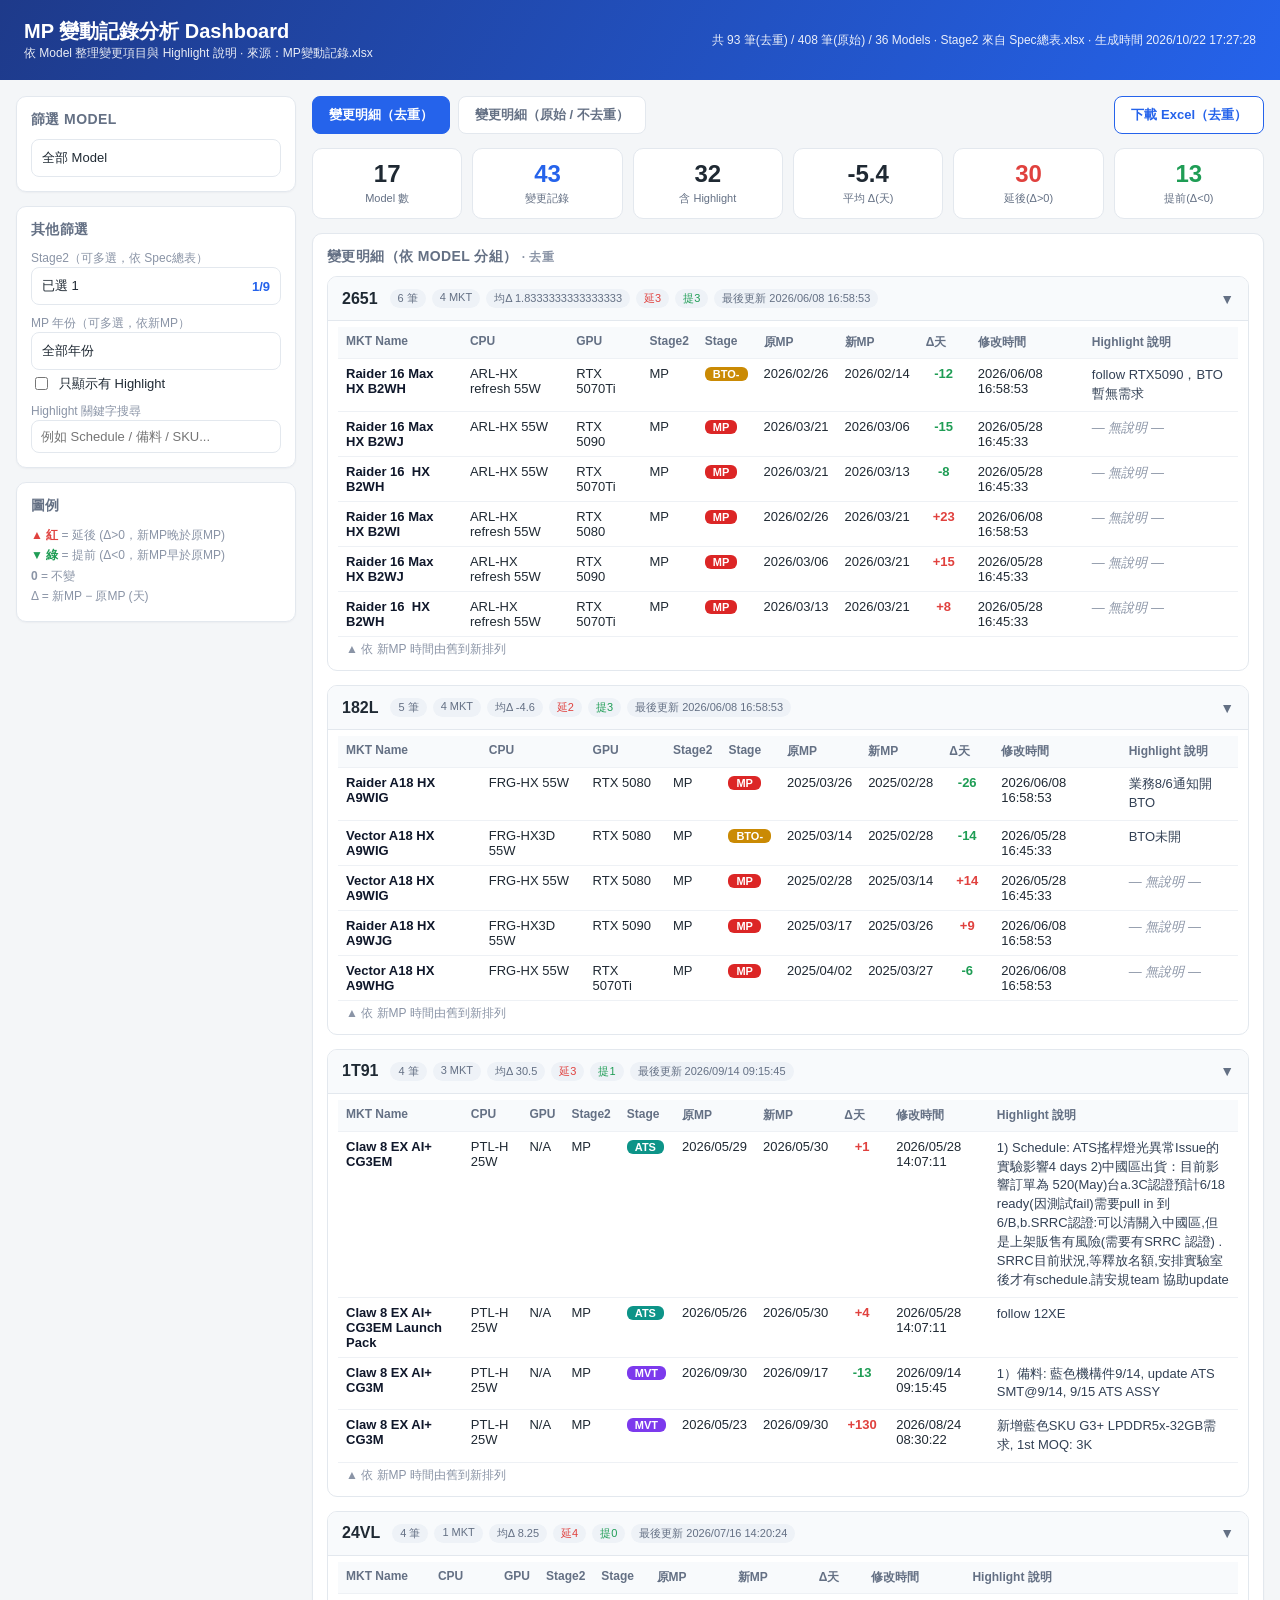
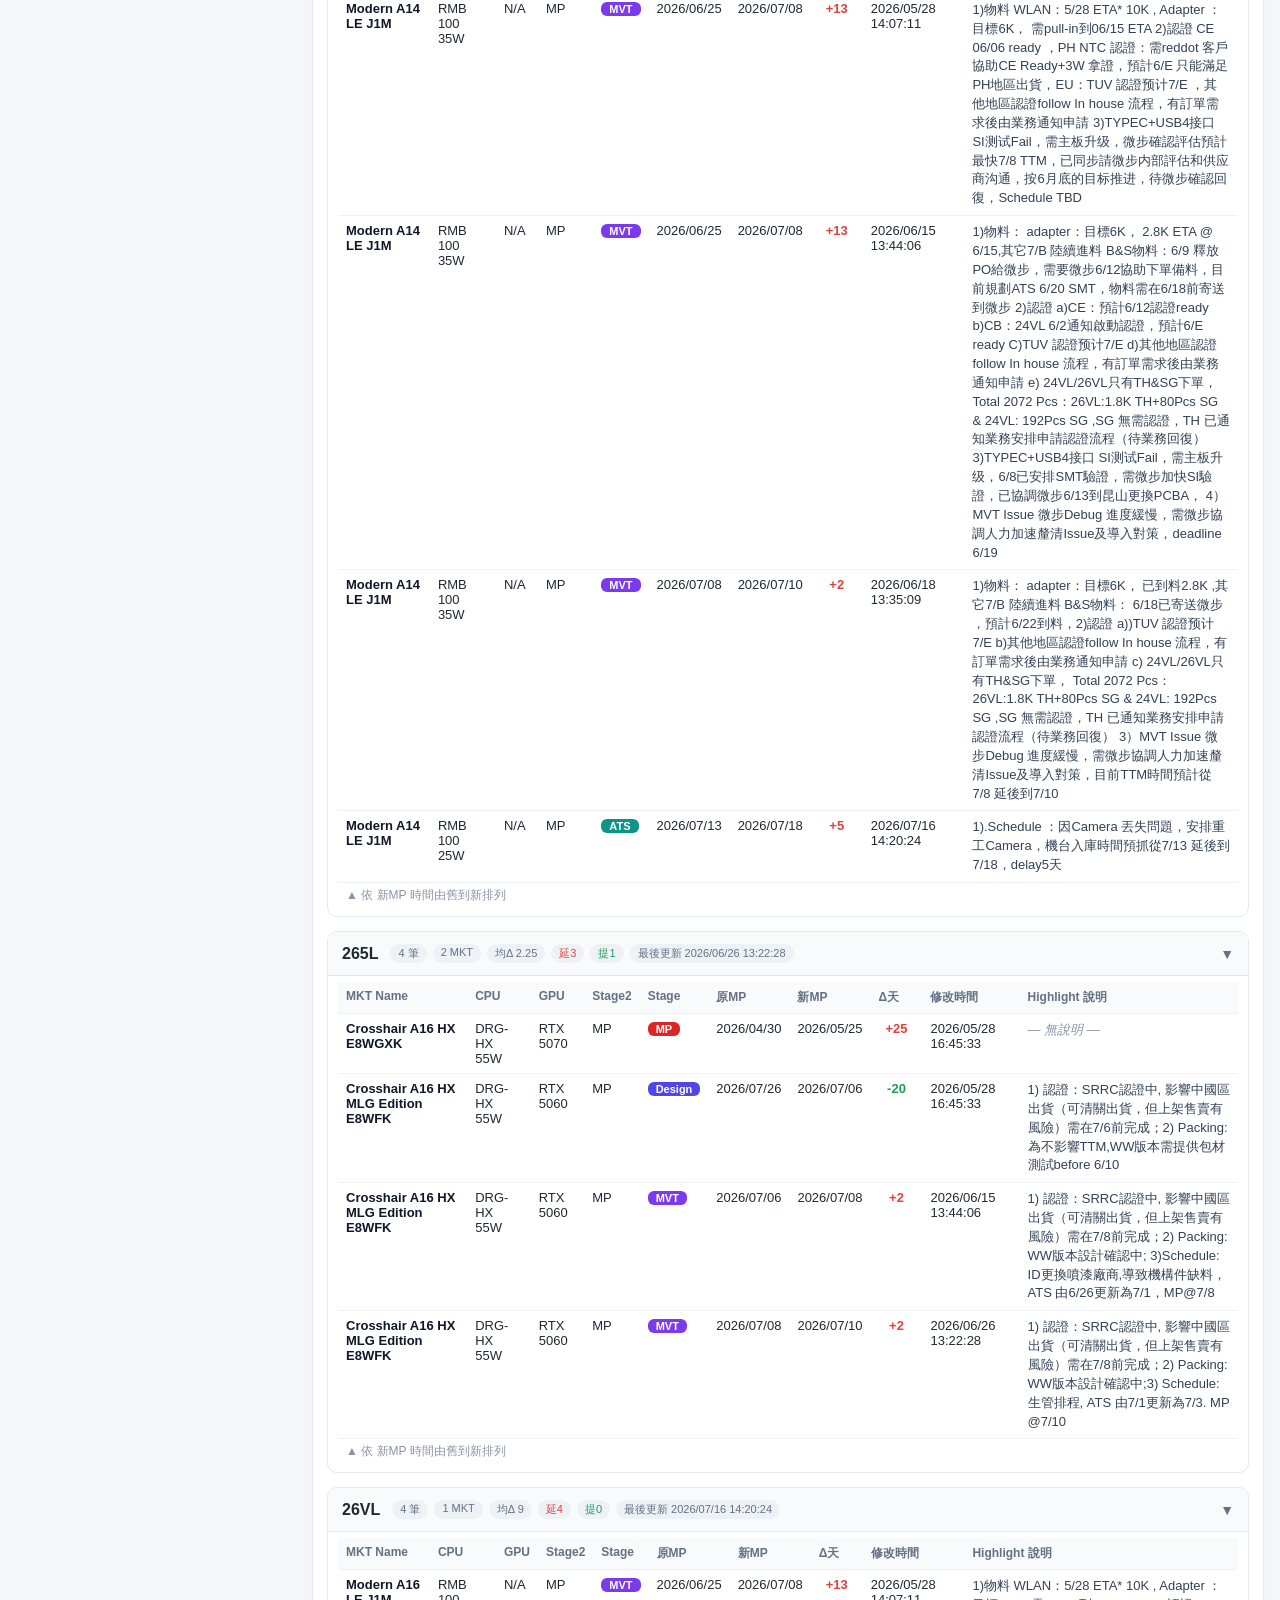
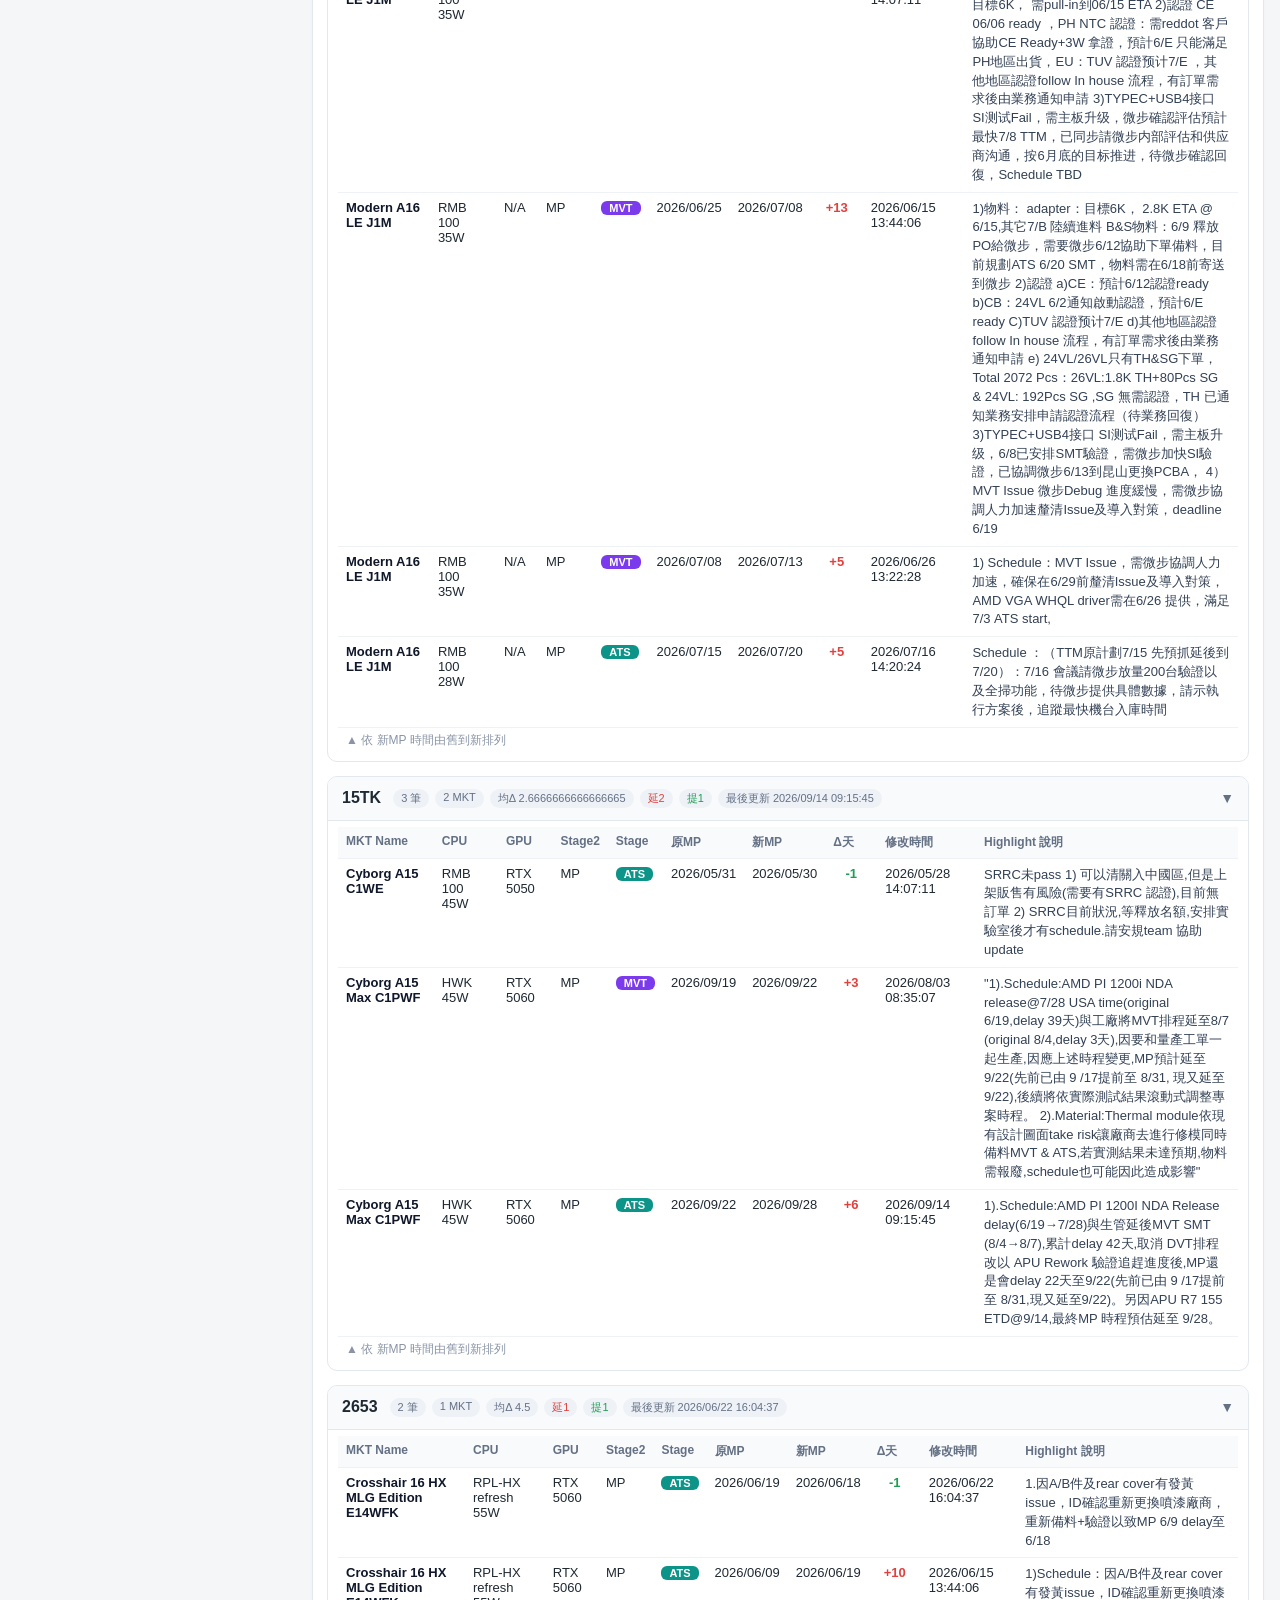
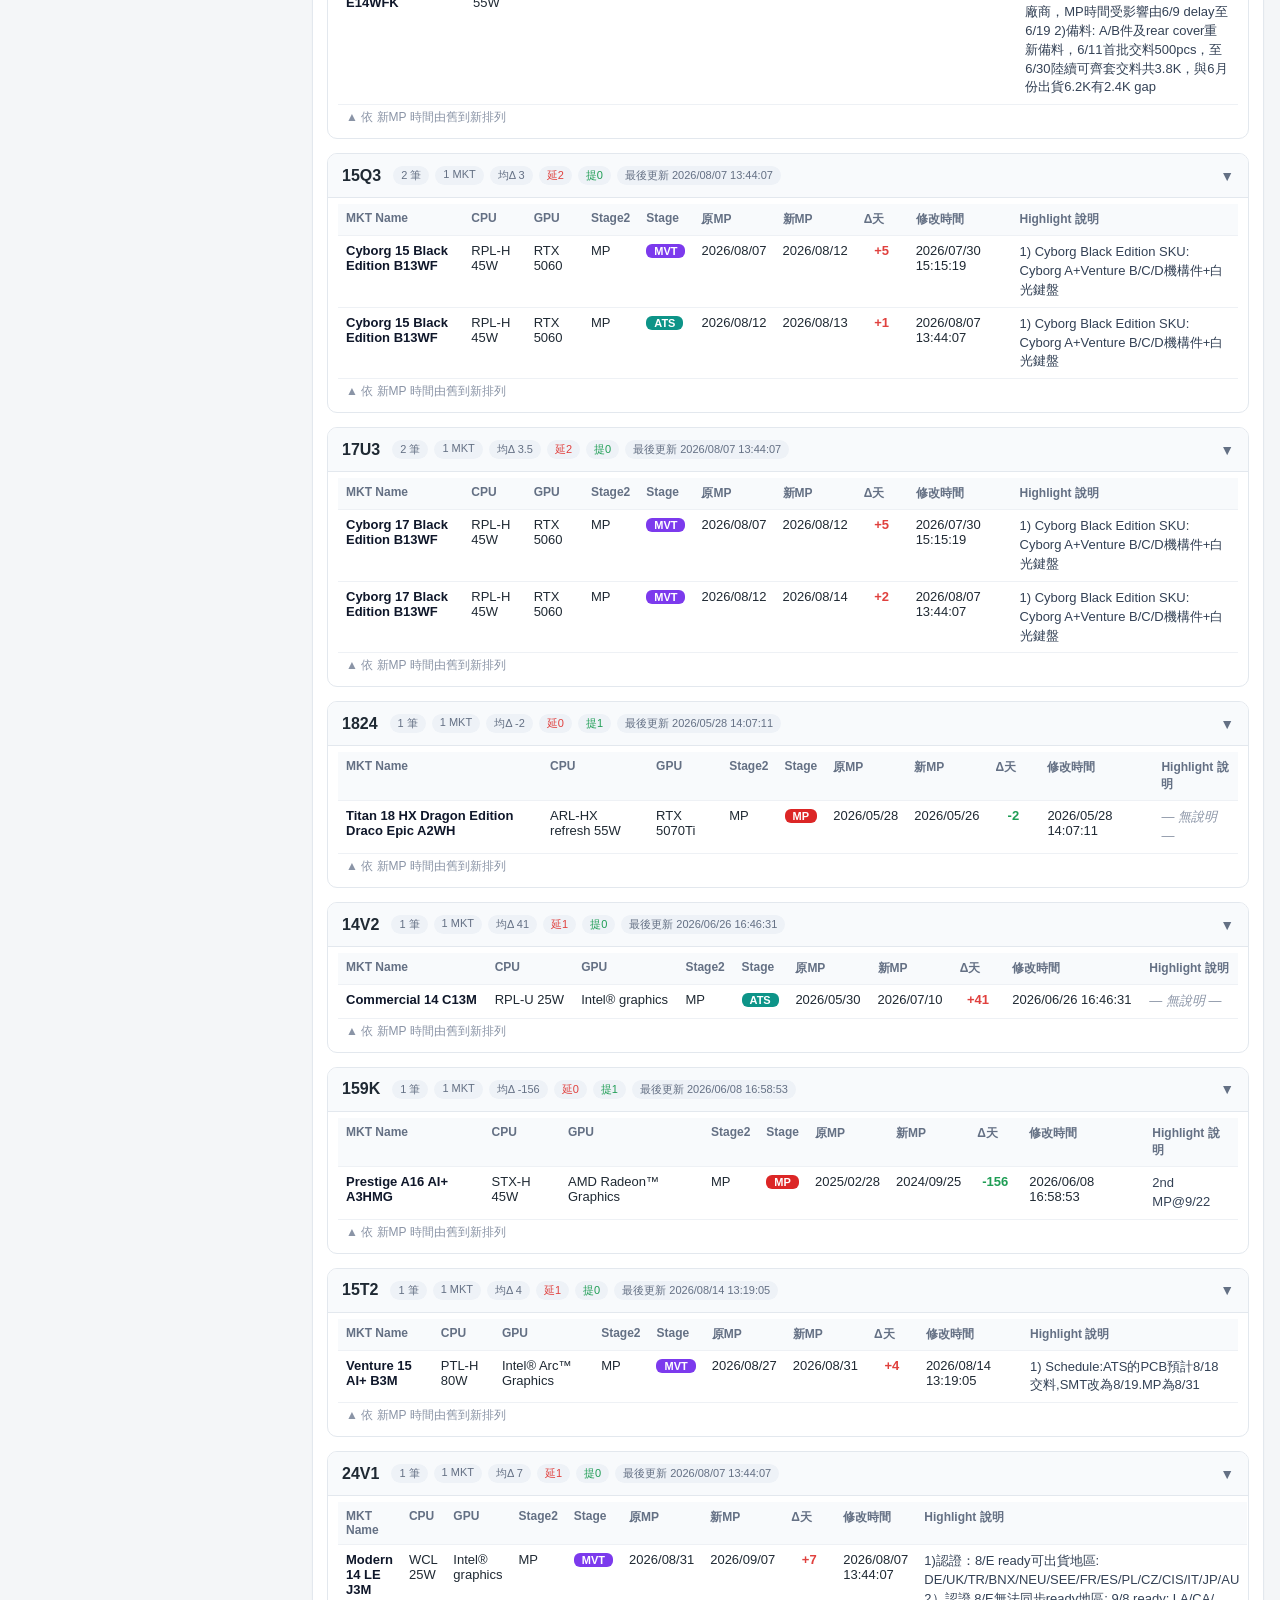
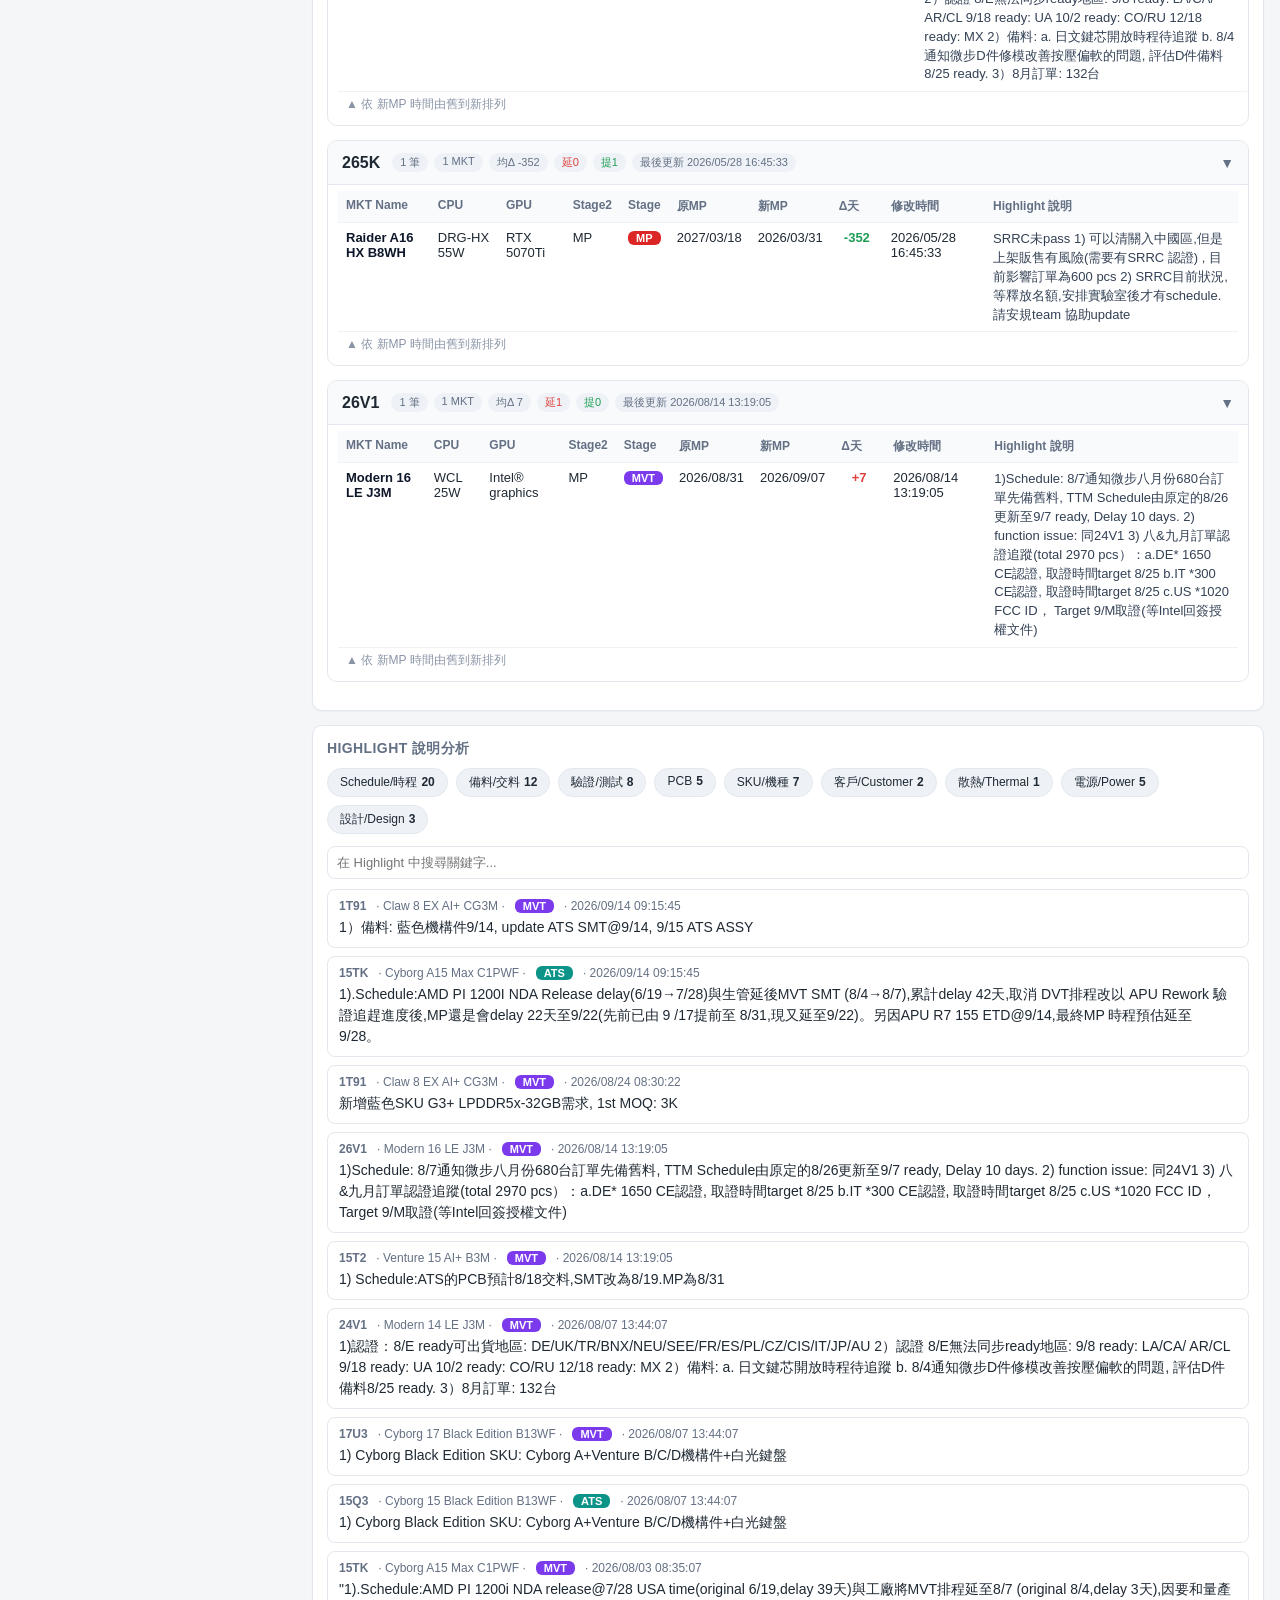
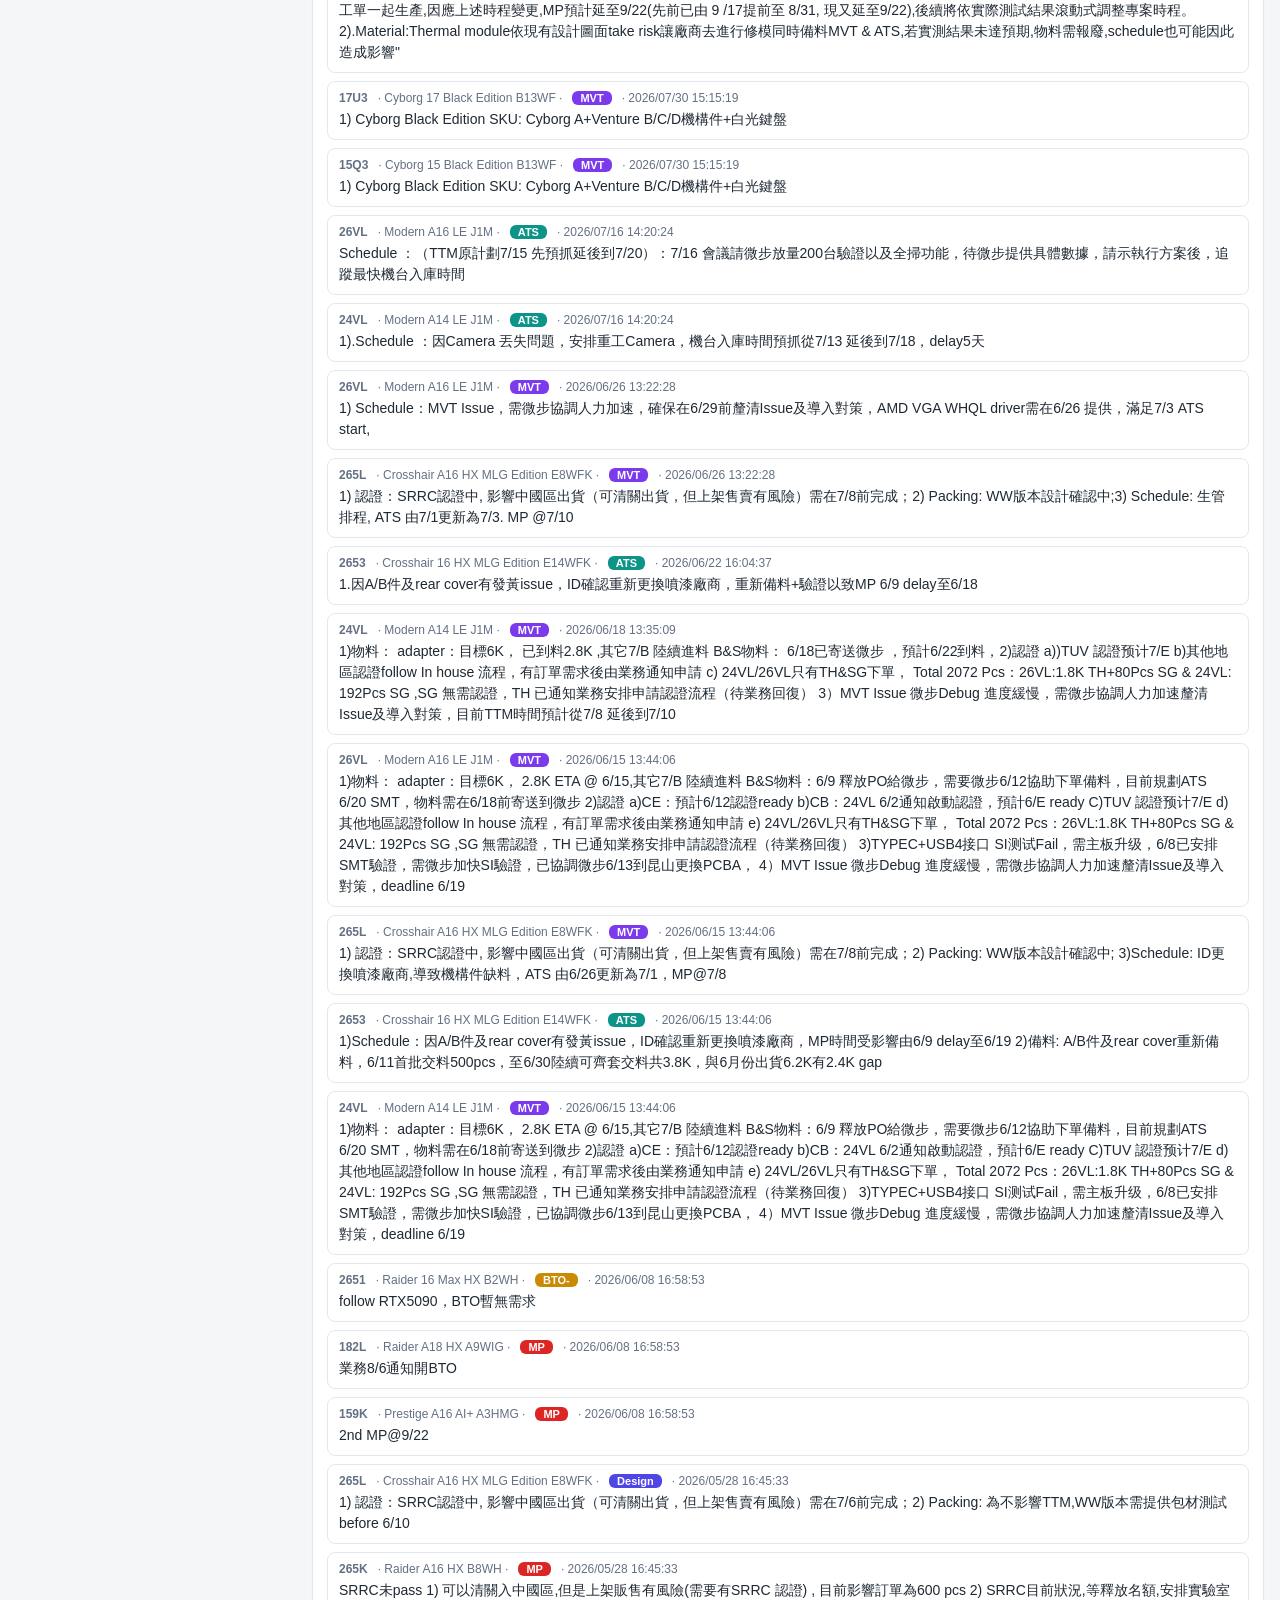
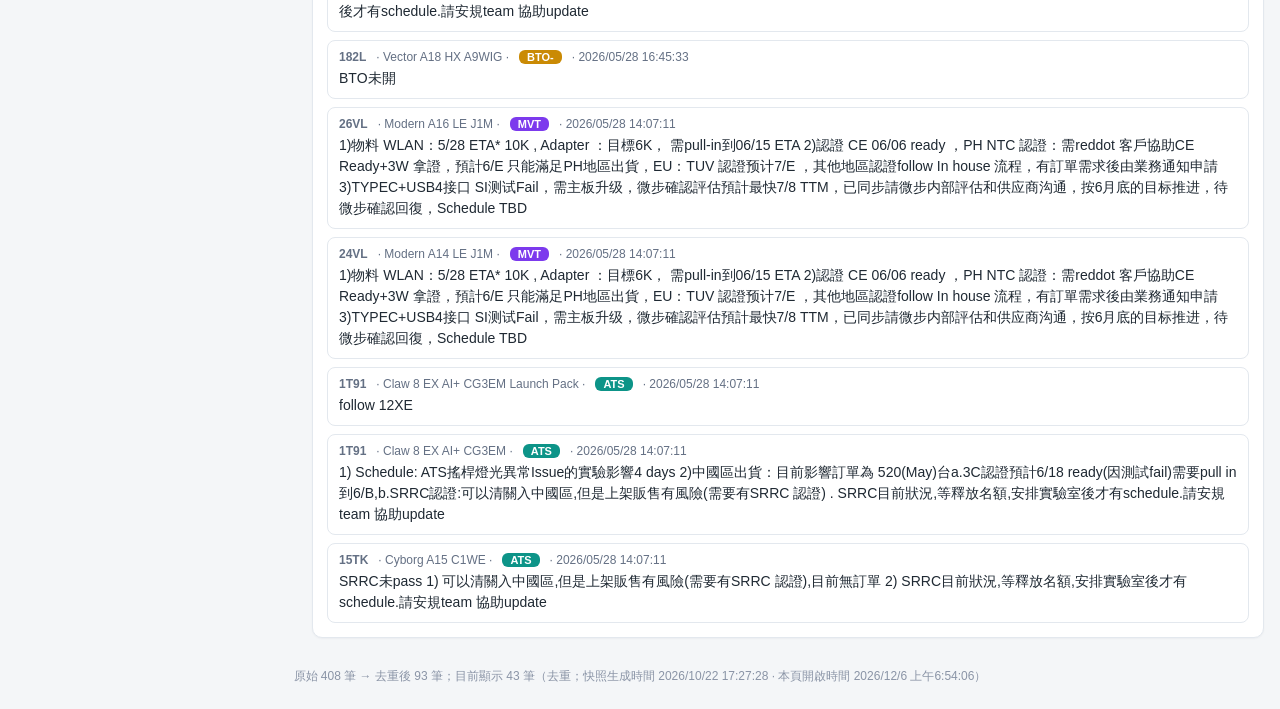
==== commit 479e9520: "Update NPI Dashboard 2026-10-22 17:27" ====
--- a/MP变动记录_dashboard.html
+++ b/MP变动记录_dashboard.html
@@ -177,7 +177,7 @@
 </div>
 <div class="foot" id="foot"></div>
 <script>
-const DATA = {"records": [{"model": "13Q5", "mkt": "Prestige 13 AI+ A4M", "cpu": "NVL-H 28W", "gpu": "Intel® Arc™ Graphics", "npm": "顏春梅", "stage": "EVT", "stage2": "EVT", "oldMP": "2026-12-31", "newMP": "2027-01-13", "delta": 13, "highlight": "1）schedule: EVT SMT dealy 2天（工廠排程要求物料9/28齊料，PCB 需10/7才能到料）；2）備料 PCB 150D 基材10/15 確認，if fail 170Dc 基材11/M PCB才會到料for 測試；3）GRL TBT sign FW gap 2W；", "hasHL": true, "modTime": "2026/10/03 19:54:33", "year": "2027"}, {"model": "13Q5", "mkt": "Prestige 13 AI+ A4M", "cpu": "NVL-H 28W", "gpu": "Intel® Arc™ Graphics", "npm": "顏春梅", "stage": "EVT", "stage2": "EVT", "oldMP": "2027-01-13", "newMP": "2027-03-05", "delta": 51, "highlight": "1）schedule: intel CPU delay schedule update；2）備料 PCB 150D 基材10/15 確認，if fail 170Dc 基材11/M PCB才會到料for 測試；", "hasHL": true, "modTime": "2026/10/15 13:14:21", "year": "2027"}, {"model": "13Q5", "mkt": "Prestige 13 AI+ A4M", "cpu": "NVL-H 28W", "gpu": "Intel® Arc™ Graphics", "npm": "顏春梅", "stage": "EVT", "stage2": "EVT", "oldMP": "2027-03-05", "newMP": "2027-02-05", "delta": -28, "highlight": "1.NPI schedule: ATS for 16C/14C/8C(1/26~2/5 RD&工廠春節需配合加班，海關放假影響出貨） 2.备料: MVT DQA 測試一周需PCB risk buy 3.软体:TBT sign FW Gap 4W(PV SW release@ WW03-05’27 FV 無測試時間) 4.認證:N/A", "hasHL": true, "modTime": "2026/10/22 14:51:15", "year": "2027"}, {"model": "14T3", "mkt": "Prestige N14 AI+ D1M", "cpu": "N1 35W", "gpu": "N/A", "npm": "倪嬌嬌", "stage": "MVT", "stage2": "MVT", "oldMP": "2026-10-26", "newMP": "2026-11-23", "delta": 28, "highlight": "1) Schedule:  a. MVT拆分兩次SMT搭配PS software作驗證 b. 量產software更新時間至10/16, update ATS@11/9. 2)備料：量產交料2.8k HQ23, 最新MP*1K交期回復在12/M（follow leading customer）交料, 與ATS start Gap 2個月, 採購協助push廠商交期中", "hasHL": true, "modTime": "2026/08/07 13:44:07", "year": "2026"}, {"model": "14T3", "mkt": "Prestige N14 AI+ D1M", "cpu": "N1 35W", "gpu": "N/A", "npm": "倪嬌嬌", "stage": "MVT", "stage2": "MVT", "oldMP": "2026-11-23", "newMP": "2027-01-25", "delta": 63, "highlight": "1)備料：a. 2.8K panel: SDC update因PCB物料短缺會delay至11/M ETD, 影響2nd MP時間約1 week , 仍在請廠商pull in中 2）Schedule: NV FD software時間可能會delay到week 12/14, 預抓1 week準備Software, 2 weeks DQA測試後, 1/11 ATS start", "hasHL": true, "modTime": "2026/10/22 14:51:15", "year": "2027"}, {"model": "14T3", "mkt": "Prestige N14 Spark D1M", "cpu": "N1 35W", "gpu": "N/A", "npm": "倪嬌嬌", "stage": "MVT", "stage2": "(未匹配)", "oldMP": "2026-09-14", "newMP": "2026-10-26", "delta": 42, "highlight": "1) Schedule: NV update BSP時間Factory drop final ETA@10/6, 更新ATS start@10/13 2)備料： 2.8K panel的驗證 follow leading customer, 交料plan:a. 1st MP lot: 1K 數量, 型號HQ15, 九月份交料(同步Leading customers量產交料時間 具體九月份ETD日期還在追蹤中. b. Others order: 需轉型號至HQxx, 十一月份交料", "hasHL": true, "modTime": "2026/06/18 13:35:09", "year": "2026"}, {"model": "14T4", "mkt": "Prestige 14 AI+ D4MG", "cpu": "NVL-H 30W", "gpu": "Intel® Arc™ Graphics", "npm": "朱芳芳", "stage": "DVT", "stage2": "(未匹配)", "oldMP": "2026-12-25", "newMP": "2026-12-31", "delta": 6, "highlight": "", "hasHL": false, "modTime": "2026/08/24 08:30:22", "year": "2026"}, {"model": "14T4", "mkt": "Prestige 14 AI+ D4MG", "cpu": "NVL-H 30W", "gpu": "Intel® Arc™ Graphics", "npm": "朱芳芳", "stage": "EVT", "stage2": "(未匹配)", "oldMP": "2026-12-31", "newMP": "2027-01-11", "delta": 11, "highlight": "", "hasHL": false, "modTime": "2026/09/14 09:15:45", "year": "2027"}, {"model": "14T4", "mkt": "Prestige 14 AI+ D4MG", "cpu": "NVL-H 30W", "gpu": "Intel® Arc™ Graphics", "npm": "朱芳芳", "stage": "EVT", "stage2": "(未匹配)", "oldMP": "2027-01-11", "newMP": "2027-02-26", "delta": 46, "highlight": "", "hasHL": false, "modTime": "2026/10/15 13:14:21", "year": "2027"}, {"model": "14V2", "mkt": "Commercial 14 C13M", "cpu": "RPL-U 25W", "gpu": "Intel® graphics", "npm": "杜晨光", "stage": "ATS", "stage2": "MP", "oldMP": "2026-05-30", "newMP": "2026-07-10", "delta": 41, "highlight": "", "hasHL": false, "modTime": "2026/06/26 16:46:31", "year": "2026"}, {"model": "14W1", "mkt": "Modern 14S H3M", "cpu": "WCL 25W", "gpu": "Intel® graphics", "npm": "許婕", "stage": "DVT", "stage2": "DVT", "oldMP": "2027-01-22", "newMP": "2027-01-25", "delta": 3, "highlight": "因interposer卡交期delay，0B出圖時間有delay風險，已請power RD與廠商協商採用快掃方式優先確認layout相關測項，10/21確認CPU VRTT 測試結果再來確認0B出圖時間是否調整", "hasHL": true, "modTime": "2026/10/15 13:14:21", "year": "2027"}, {"model": "159K", "mkt": "Prestige A16 AI+ A3HMG", "cpu": "STX-H 45W", "gpu": "AMD Radeon™ Graphics", "npm": "倪嬌嬌", "stage": "MP", "stage2": "MP", "oldMP": "2025-02-28", "newMP": "2024-09-25", "delta": -156, "highlight": "2nd MP@9/22", "hasHL": true, "modTime": "2026/06/08 16:58:53", "year": "2024"}, {"model": "15Q3", "mkt": "Cyborg 15 Black Edition B13WF", "cpu": "RPL-H 45W", "gpu": "RTX 5060", "npm": "楊淑賢", "stage": "MVT", "stage2": "MP", "oldMP": "2026-08-07", "newMP": "2026-08-12", "delta": 5, "highlight": "1) Cyborg Black Edition SKU: Cyborg A+Venture B/C/D機構件+白光鍵盤", "hasHL": true, "modTime": "2026/07/30 15:15:19", "year": "2026"}, {"model": "15Q3", "mkt": "Cyborg 15 Black Edition B13WF", "cpu": "RPL-H 45W", "gpu": "RTX 5060", "npm": "楊淑賢", "stage": "ATS", "stage2": "MP", "oldMP": "2026-08-12", "newMP": "2026-08-13", "delta": 1, "highlight": "1) Cyborg Black Edition SKU: Cyborg A+Venture B/C/D機構件+白光鍵盤", "hasHL": true, "modTime": "2026/08/07 13:44:07", "year": "2026"}, {"model": "15QL", "mkt": "Cyborg A15 AI+ B3HWGKG", "cpu": "KRK-H 45W", "gpu": "RTX 5070", "npm": "朱芳芳", "stage": "BTO-", "stage2": "Pending", "oldMP": "2025-08-18", "newMP": "2025-06-21", "delta": -58, "highlight": "", "hasHL": false, "modTime": "2026/05/28 16:45:33", "year": "2025"}, {"model": "15T2", "mkt": "Venture 15 AI+ B3M", "cpu": "PTL-H 80W", "gpu": "Intel® Arc™ Graphics", "npm": "李文欽", "stage": "MVT", "stage2": "MP", "oldMP": "2026-08-27", "newMP": "2026-08-31", "delta": 4, "highlight": "1) Schedule:ATS的PCB預計8/18交料,SMT改為8/19.MP為8/31", "hasHL": true, "modTime": "2026/08/14 13:19:05", "year": "2026"}, {"model": "15TK", "mkt": "Cyborg A15 C1PWE", "cpu": "HWK 45W", "gpu": "RTX 5050", "npm": "蔡東宏", "stage": "DVT", "stage2": "Pending", "oldMP": "2026-09-29", "newMP": "2026-08-31", "delta": -29, "highlight": "1).Schedule:R7-155優先進行ATS,以 8 月底 MP 為目標,其餘APU sku在9月進行ATS C/R 2). Material:Thermal module將依現有設計圖面take risk讓廠商去進行修模同時備料MVT & ATS,若實測驗證結果未達預期,物料需報廢,schedule也可能因此造成影響", "hasHL": true, "modTime": "2026/06/22 16:04:37", "year": "2026"}, {"model": "15TK", "mkt": "Cyborg A15 C1WE", "cpu": "RMB 100 45W", "gpu": "RTX 5050", "npm": "蔡東宏", "stage": "ATS", "stage2": "MP", "oldMP": "2026-05-31", "newMP": "2026-05-30", "delta": -1, "highlight": "SRRC未pass 1) 可以清關入中國區,但是上架販售有風險(需要有SRRC 認證),目前無訂單 2) SRRC目前狀況,等釋放名額,安排實驗室後才有schedule.請安規team 協助update", "hasHL": true, "modTime": "2026/05/28 14:07:11", "year": "2026"}, {"model": "15TK", "mkt": "Cyborg A15 Max C1PWE", "cpu": "HWK 45W", "gpu": "RTX 5050", "npm": "蔡東宏", "stage": "DVT", "stage2": "BTO-", "oldMP": "2026-09-17", "newMP": "2026-08-31", "delta": -17, "highlight": "1).Schedule:R7-155優先進行ATS,以 8 月底 MP 為目標,其餘APU sku在9月進行ATS C/R 2). Material:Thermal module將依現有設計圖面take risk讓廠商去進行修模同時備料MVT & ATS,若實測驗證結果未達預期,物料需報廢,schedule也可能因此造成影響", "hasHL": true, "modTime": "2026/06/22 16:04:37", "year": "2026"}, {"model": "15TK", "mkt": "Cyborg A15 Max C1PWE", "cpu": "HWK 45W", "gpu": "RTX 5050", "npm": "蔡東宏", "stage": "DVT", "stage2": "BTO-", "oldMP": "2026-09-07", "newMP": "2026-09-14", "delta": 7, "highlight": "1).Schedule: AMD 將PI 1200I NDA Release 再延至7/17(Delay 4W),因專案僅有一個MVT stage,工廠& DQA需完整驗證,若測試順利,MP 預計延後 2週至 9/14 (先前已由9 月底提前至8/31,現又延至9/14),後續將依實際測試結果滾動式調整時程。 2).Material: Thermal module依現有設計圖面take risk讓廠商去進行修模同時備料MVT & ATS, 若實測結果未達預期,物料需報廢,schedule也可能因此造成影響", "hasHL": true, "modTime": "2026/07/10 08:18:13", "year": "2026"}, {"model": "15TK", "mkt": "Cyborg A15 Max C1PWE", "cpu": "HWK 45W", "gpu": "RTX 5050", "npm": "蔡東宏", "stage": "DVT", "stage2": "BTO-", "oldMP": "2026-09-14", "newMP": "2026-09-19", "delta": 5, "highlight": "1).Schedule: AMD 將PI 1200I NDA Release 再延至7/22(較原時程delay 33天),因需搭配新的PI code & driver且專案僅有一個MVT stage,工廠& DQA需完整驗證,若測試順利,MP預計延後至9/19 (先前已由 9 月底提前至 8/31, 現又延至9/19),後續將依實際測試結果滾動式調整專案時程。  2).Material: Thermal module依現有設計圖面take risk讓廠商去進行修模同時備料MVT & ATS, 若實測結果未達預期,物料需報廢,schedule也可能因此造成影響", "hasHL": true, "modTime": "2026/07/17 11:04:53", "year": "2026"}, {"model": "15TK", "mkt": "Cyborg A15 Max C1PWE", "cpu": "HWK 45W", "gpu": "RTX 5050", "npm": "蔡東宏", "stage": "MVT", "stage2": "BTO-", "oldMP": "2026-09-19", "newMP": "2026-09-22", "delta": 3, "highlight": "1).Schedule:AMD PI 1200i NDA release@7/28 USA time(original 6/19,delay 39天)與工廠將MVT排程延至8/7 (original 8/4,delay 3天),因要和量產工單一起生產,因應上述時程變更,MP預計延至9/22(先前已由 9 /17提前至 8/31, 現又延至9/22),後續將依實際測試結果滾動式調整專案時程。  2).Material:Thermal module依現有設計圖面take risk讓廠商去進行修模同時備料MVT & ATS,若實測結果未達預期,物料需報廢,schedule也可能因此造成影響", "hasHL": true, "modTime": "2026/08/03 08:35:07", "year": "2026"}, {"model": "15TK", "mkt": "Cyborg A15 Max C1PWF", "cpu": "HWK 45W", "gpu": "RTX 5060", "npm": "蔡東宏", "stage": "MVT", "stage2": "MP", "oldMP": "2026-09-19", "newMP": "2026-09-22", "delta": 3, "highlight": "\"1).Schedule:AMD PI 1200i NDA release@7/28 USA time(original 6/19,delay 39天)與工廠將MVT排程延至8/7 (original 8/4,delay 3天),因要和量產工單一起生產,因應上述時程變更,MP預計延至9/22(先前已由 9 /17提前至 8/31, 現又延至9/22),後續將依實際測試結果滾動式調整專案時程。  2).Material:Thermal module依現有設計圖面take risk讓廠商去進行修模同時備料MVT & ATS,若實測結果未達預期,物料需報廢,schedule也可能因此造成影響\"", "hasHL": true, "modTime": "2026/08/03 08:35:07", "year": "2026"}, {"model": "15TK", "mkt": "Cyborg A15 Max C1PWF", "cpu": "HWK 45W", "gpu": "RTX 5060", "npm": "蔡東宏", "stage": "ATS", "stage2": "MP", "oldMP": "2026-09-22", "newMP": "2026-09-28", "delta": 6, "highlight": "1).Schedule:AMD PI 1200I NDA Release delay(6/19→7/28)與生管延後MVT SMT (8/4→8/7),累計delay 42天,取消 DVT排程改以 APU Rework 驗證追趕進度後,MP還是會delay 22天至9/22(先前已由 9 /17提前至 8/31,現又延至9/22)。另因APU R7 155 ETD@9/14,最終MP 時程預估延至 9/28。", "hasHL": true, "modTime": "2026/09/14 09:15:45", "year": "2026"}, {"model": "17U3", "mkt": "Cyborg 17 Black Edition B13WF", "cpu": "RPL-H 45W", "gpu": "RTX 5060", "npm": "楊淑賢", "stage": "MVT", "stage2": "MP", "oldMP": "2026-08-07", "newMP": "2026-08-12", "delta": 5, "highlight": "1) Cyborg Black Edition SKU: Cyborg A+Venture B/C/D機構件+白光鍵盤", "hasHL": true, "modTime": "2026/07/30 15:15:19", "year": "2026"}, {"model": "17U3", "mkt": "Cyborg 17 Black Edition B13WF", "cpu": "RPL-H 45W", "gpu": "RTX 5060", "npm": "楊淑賢", "stage": "MVT", "stage2": "MP", "oldMP": "2026-08-12", "newMP": "2026-08-14", "delta": 2, "highlight": "1) Cyborg Black Edition SKU: Cyborg A+Venture B/C/D機構件+白光鍵盤", "hasHL": true, "modTime": "2026/08/07 13:44:07", "year": "2026"}, {"model": "1824", "mkt": "Titan 18 HX Dragon Edition Draco Epic A2WH", "cpu": "ARL-HX refresh 55W", "gpu": "RTX 5070Ti", "npm": "許婕", "stage": "MP", "stage2": "MP", "oldMP": "2026-05-28", "newMP": "2026-05-26", "delta": -2, "highlight": "", "hasHL": false, "modTime": "2026/05/28 14:07:11", "year": "2026"}, {"model": "182L", "mkt": "Raider A18 HX A9WIG", "cpu": "FRG-HX 55W", "gpu": "RTX 5080", "npm": "蔡東宏", "stage": "MP", "stage2": "MP", "oldMP": "2025-03-26", "newMP": "2025-02-28", "delta": -26, "highlight": "業務8/6通知開BTO", "hasHL": true, "modTime": "2026/06/08 16:58:53", "year": "2025"}, {"model": "182L", "mkt": "Raider A18 HX A9WJG", "cpu": "FRG-HX3D 55W", "gpu": "RTX 5090", "npm": "蔡東宏", "stage": "MP", "stage2": "MP", "oldMP": "2025-03-17", "newMP": "2025-03-26", "delta": 9, "highlight": "", "hasHL": false, "modTime": "2026/06/08 16:58:53", "year": "2025"}, {"model": "182L", "mkt": "Vector A18 HX A9WHG", "cpu": "FRG-HX 55W", "gpu": "RTX 5070Ti", "npm": "蔡東宏", "stage": "MP", "stage2": "MP", "oldMP": "2025-04-02", "newMP": "2025-03-27", "delta": -6, "highlight": "", "hasHL": false, "modTime": "2026/06/08 16:58:53", "year": "2025"}, {"model": "182L", "mkt": "Vector A18 HX A9WIG", "cpu": "FRG-HX3D 55W", "gpu": "RTX 5080", "npm": "蔡東宏", "stage": "BTO-", "stage2": "MP", "oldMP": "2025-03-14", "newMP": "2025-02-28", "delta": -14, "highlight": "BTO未開", "hasHL": true, "modTime": "2026/05/28 16:45:33", "year": "2025"}, {"model": "182L", "mkt": "Vector A18 HX A9WIG", "cpu": "FRG-HX 55W", "gpu": "RTX 5080", "npm": "蔡東宏", "stage": "MP", "stage2": "MP", "oldMP": "2025-02-28", "newMP": "2025-03-14", "delta": 14, "highlight": "", "hasHL": false, "modTime": "2026/05/28 16:45:33", "year": "2025"}, {"model": "1862", "mkt": "Crosshair 18 Max HX B4WE", "cpu": "NVL-HX 55W", "gpu": "RTX 5050", "npm": "劉芬", "stage": "DVT", "stage2": "DVT", "oldMP": "2027-04-14", "newMP": "2027-03-30", "delta": -15, "highlight": "1)Schedule：1862 schedule Pull in，TTM 3/E，update ATS 3/31==>3/19，call help WHQL ready@3/30，gap 2W", "hasHL": true, "modTime": "2026/10/03 19:54:33", "year": "2027"}, {"model": "1862", "mkt": "Crosshair 18 Max HX B4WE", "cpu": "NVL-HX 55W", "gpu": "RTX 5050", "npm": "劉芬", "stage": "DVT", "stage2": "DVT", "oldMP": "2027-03-30", "newMP": "2027-04-05", "delta": 6, "highlight": "1.增加EVT-2 for NV機台（人力運送回台） 2.Fan&CosMX 80Wh Re-Pack認證影響BSMI取證時間", "hasHL": true, "modTime": "2026/10/22 14:51:15", "year": "2027"}, {"model": "1T91", "mkt": "Claw 8 EX AI+ CG3EM", "cpu": "PTL-H 25W", "gpu": "N/A", "npm": "楊淑賢", "stage": "ATS", "stage2": "MP", "oldMP": "2026-05-29", "newMP": "2026-05-30", "delta": 1, "highlight": "1) Schedule: ATS搖桿燈光異常Issue的實驗影響4 days 2)中國區出貨：目前影響訂單為 520(May)台a.3C認證預計6/18 ready(因測試fail)需要pull in 到6/B,b.SRRC認證:可以清關入中國區,但是上架販售有風險(需要有SRRC 認證) . SRRC目前狀況,等釋放名額,安排實驗室後才有schedule.請安規team 協助update", "hasHL": true, "modTime": "2026/05/28 14:07:11", "year": "2026"}, {"model": "1T91", "mkt": "Claw 8 EX AI+ CG3EM Launch Pack", "cpu": "PTL-H 25W", "gpu": "N/A", "npm": "楊淑賢", "stage": "ATS", "stage2": "MP", "oldMP": "2026-05-26", "newMP": "2026-05-30", "delta": 4, "highlight": "follow 12XE", "hasHL": true, "modTime": "2026/05/28 14:07:11", "year": "2026"}, {"model": "1T91", "mkt": "Claw 8 EX AI+ CG3M", "cpu": "PTL-H 25W", "gpu": "N/A", "npm": "楊淑賢", "stage": "MVT", "stage2": "MP", "oldMP": "2026-05-23", "newMP": "2026-09-30", "delta": 130, "highlight": "新增藍色SKU G3+ LPDDR5x-32GB需求, 1st MOQ: 3K", "hasHL": true, "modTime": "2026/08/24 08:30:22", "year": "2026"}, {"model": "1T91", "mkt": "Claw 8 EX AI+ CG3M", "cpu": "PTL-H 25W", "gpu": "N/A", "npm": "楊淑賢", "stage": "MVT", "stage2": "MP", "oldMP": "2026-09-30", "newMP": "2026-09-17", "delta": -13, "highlight": "1）備料: 藍色機構件9/14, update ATS SMT@9/14, 9/15 ATS ASSY", "hasHL": true, "modTime": "2026/09/14 09:15:45", "year": "2026"}, {"model": "24V1", "mkt": "Modern 14 LE J3M", "cpu": "WCL 25W", "gpu": "Intel® graphics", "npm": "倪嬌嬌", "stage": "MVT", "stage2": "MP", "oldMP": "2026-08-31", "newMP": "2026-09-07", "delta": 7, "highlight": "1)認證：8/E ready可出貨地區:  DE/UK/TR/BNX/NEU/SEE/FR/ES/PL/CZ/CIS/IT/JP/AU 2）認證 8/E無法同步ready地區:  9/8 ready: LA/CA/ AR/CL  9/18 ready: UA 10/2 ready: CO/RU 12/18 ready: MX 2）備料: a. 日文鍵芯開放時程待追蹤 b. 8/4通知微步D件修模改善按壓偏軟的問題, 評估D件備料8/25 ready. 3）8月訂單: 132台", "hasHL": true, "modTime": "2026/08/07 13:44:07", "year": "2026"}, {"model": "24VL", "mkt": "Modern A14 LE J1M", "cpu": "RMB 100 35W", "gpu": "N/A", "npm": "杜晨光", "stage": "MVT", "stage2": "MP", "oldMP": "2026-06-25", "newMP": "2026-07-08", "delta": 13, "highlight": "1)物料 WLAN：5/28 ETA* 10K ,   Adapter ：目標6K， 需pull-in到06/15  ETA 2)認證  CE 06/06 ready ，PH  NTC 認證：需reddot 客戶協助CE Ready+3W 拿證，預計6/E 只能滿足PH地區出貨，EU：TUV 認證预计7/E ，其他地區認證follow  In house 流程，有訂單需求後由業務通知申請 3)TYPEC+USB4接口 SI测试Fail，需主板升级，微步確認評估預計最快7/8 TTM，已同步請微步内部評估和供应商沟通，按6月底的目标推进，待微步確認回復，Schedule TBD", "hasHL": true, "modTime": "2026/05/28 14:07:11", "year": "2026"}, {"model": "24VL", "mkt": "Modern A14 LE J1M", "cpu": "RMB 100 35W", "gpu": "N/A", "npm": "杜晨光", "stage": "MVT", "stage2": "MP", "oldMP": "2026-06-25", "newMP": "2026-07-08", "delta": 13, "highlight": "1)物料： adapter：目標6K， 2.8K ETA @ 6/15,其它7/B 陸續進料 B&S物料：6/9 釋放PO給微步，需要微步6/12協助下單備料，目前規劃ATS 6/20 SMT，物料需在6/18前寄送到微步 2)認證   a)CE：預計6/12認證ready  b)CB：24VL 6/2通知啟動認證，預計6/E ready  C)TUV 認證预计7/E  d)其他地區認證follow In house 流程，有訂單需求後由業務通知申請 e) 24VL/26VL只有TH&SG下單， Total 2072 Pcs：26VL:1.8K TH+80Pcs SG & 24VL: 192Pcs SG  ,SG 無需認證，TH 已通知業務安排申請認證流程（待業務回復） 3)TYPEC+USB4接口 SI测试Fail，需主板升级，6/8已安排SMT驗證，需微步加快SI驗證，已協調微步6/13到昆山更換PCBA， 4）MVT Issue 微步Debug 進度緩慢，需微步協調人力加速釐清Issue及導入對策，deadline 6/19", "hasHL": true, "modTime": "2026/06/15 13:44:06", "year": "2026"}, {"model": "24VL", "mkt": "Modern A14 LE J1M", "cpu": "RMB 100 35W", "gpu": "N/A", "npm": "杜晨光", "stage": "MVT", "stage2": "MP", "oldMP": "2026-07-08", "newMP": "2026-07-10", "delta": 2, "highlight": "1)物料： adapter：目標6K， 已到料2.8K ,其它7/B 陸續進料 B&S物料： 6/18已寄送微步 ，預計6/22到料，2)認證 a))TUV 認證预计7/E b)其他地區認證follow In house 流程，有訂單需求後由業務通知申請 c) 24VL/26VL只有TH&SG下單， Total 2072 Pcs：26VL:1.8K TH+80Pcs SG & 24VL: 192Pcs SG ,SG 無需認證，TH 已通知業務安排申請認證流程（待業務回復）  3）MVT Issue 微步Debug 進度緩慢，需微步協調人力加速釐清Issue及導入對策，目前TTM時間預計從7/8 延後到7/10", "hasHL": true, "modTime": "2026/06/18 13:35:09", "year": "2026"}, {"model": "24VL", "mkt": "Modern A14 LE J1M", "cpu": "RMB 100 25W", "gpu": "N/A", "npm": "杜晨光", "stage": "ATS", "stage2": "MP", "oldMP": "2026-07-13", "newMP": "2026-07-18", "delta": 5, "highlight": "1).Schedule ：因Camera 丟失問題，安排重工Camera，機台入庫時間預抓從7/13 延後到7/18，delay5天", "hasHL": true, "modTime": "2026/07/16 14:20:24", "year": "2026"}, {"model": "2621", "mkt": "Prestige N16 Spark", "cpu": "N1x 80W", "gpu": "N/A", "npm": "林晉弘", "stage": "MVT", "stage2": "(未匹配)", "oldMP": "2026-08-14", "newMP": "2026-08-31", "delta": 17, "highlight": "1)battery life測試條件的定義，NV與MSFT討論中，根據7/9會議，DQA會基於BSP Day0 rev.B + balance mode測試，確認是否合乎MSFT要求。 2)NV Abnormal shut down 的solution，預計會於7/17 BSP Day0 rev.B導入，待SW release後，DQA會驗證確認。  3)NV 7/7 release新版BSP schedule，軟體預計改版new branch for後續驗證出貨。依據此schedule，在軟體驗證皆無重大issue影響量產的狀況下，ATS預計延後到8/17，入庫時間要到8/31。 a)7/10 Day0 rev.A，DQA基於此版本進行full test驗證 b)7/17 Day0 rev.B，導入ABS solution，DQA會驗證battery life c)7/24 Day0 rev.C，BSP lock down可製作for工廠驗證image，計畫依此版本進行ATS。 d)8/21 Day0 rev.F，可供出貨GPU driver release，請工廠/DQA置換image中 GPU driver驗證 4)三星 3.8K panel因leading customer改版無法準時出貨，除廠內161pcs外，後續物料到10月中才能到，已先通知業務，確認是否以2.8K panel先上ATS。", "hasHL": true, "modTime": "2026/07/10 08:18:13", "year": "2026"}, {"model": "2623", "mkt": "Prestige N16 AI+ C1M", "cpu": "N1 45W", "gpu": "N/A", "npm": "賴雪鳳", "stage": "EVT", "stage2": "MVT", "oldMP": "2026-10-26", "newMP": "2026-11-23", "delta": 28, "highlight": "備料: Samsung 2.8K panel 可先出HR14*1K for N1 9月ATS 用, 另外要再驗證HR16 for後續出貨需求", "hasHL": true, "modTime": "2026/08/07 13:44:07", "year": "2026"}, {"model": "2623", "mkt": "Prestige N16 AI+ C1M", "cpu": "N1 45W", "gpu": "N/A", "npm": "賴雪鳳", "stage": "MVT", "stage2": "MVT", "oldMP": "2026-11-23", "newMP": "2027-01-25", "delta": 63, "highlight": "備料: Samsung 2.8K panel 採購備料HR14*2K for N1 ATS 用, 另外要再驗證HR16 for後續出貨需求", "hasHL": true, "modTime": "2026/10/22 14:51:15", "year": "2027"}, {"model": "2623", "mkt": "Prestige N16 Spark C1M", "cpu": "N1 45W", "gpu": "N/A", "npm": "賴雪鳳", "stage": "EVT", "stage2": "(未匹配)", "oldMP": "2026-09-14", "newMP": "2026-10-26", "delta": 42, "highlight": "備料: Samsung 2.8K panel 可先出HR14*1K for N1 9月ATS 用, 另外要再驗證HR16 for後續出貨需求", "hasHL": true, "modTime": "2026/06/16 08:16:09", "year": "2026"}, {"model": "2623", "mkt": "Prestige N16 Spark C1M", "cpu": "N1 45W", "gpu": "N/A", "npm": "賴雪鳳", "stage": "EVT", "stage2": "(未匹配)", "oldMP": "2026-10-26", "newMP": "2026-09-14", "delta": -42, "highlight": "備料: Samsung 2.8K panel 可先出HR14*1K for N1 9月ATS 用, 另外要再驗證HR16 for後續出貨需求", "hasHL": true, "modTime": "2026/06/16 08:28:05", "year": "2026"}, {"model": "2624", "mkt": "Prestige 16 AI+", "cpu": "NVL-H 30W", "gpu": "Intel® Arc™ Graphics", "npm": "朱芳芳", "stage": "DVT", "stage2": "(未匹配)", "oldMP": "2026-12-25", "newMP": "2026-12-31", "delta": 6, "highlight": "", "hasHL": false, "modTime": "2026/08/24 08:30:22", "year": "2026"}, {"model": "2624", "mkt": "Prestige 16 AI+", "cpu": "NVL-H 30W", "gpu": "Intel® Arc™ Graphics", "npm": "朱芳芳", "stage": "EVT", "stage2": "(未匹配)", "oldMP": "2026-12-31", "newMP": "2027-01-11", "delta": 11, "highlight": "", "hasHL": false, "modTime": "2026/09/14 09:15:45", "year": "2027"}, {"model": "2624", "mkt": "Prestige 16 AI+", "cpu": "NVL-H 30W", "gpu": "Intel® Arc™ Graphics", "npm": "朱芳芳", "stage": "EVT", "stage2": "(未匹配)", "oldMP": "2027-01-11", "newMP": "2027-02-26", "delta": 46, "highlight": "", "hasHL": false, "modTime": "2026/10/15 13:14:21", "year": "2027"}, {"model": "2633", "mkt": "Stealth 16 AI+ B4WH", "cpu": "NVL-H 45W", "gpu": "RTX 5070Ti", "npm": "朱欣怡", "stage": "EVT", "stage2": "EVT", "oldMP": "2027-01-11", "newMP": "2027-03-05", "delta": 53, "highlight": "", "hasHL": false, "modTime": "2026/10/15 13:14:21", "year": "2027"}, {"model": "2633", "mkt": "Stealth 16 AI+ B4WH", "cpu": "NVL-H 45W", "gpu": "RTX 5070Ti", "npm": "朱欣怡", "stage": "EVT", "stage2": "EVT", "oldMP": "2027-03-05", "newMP": "2027-02-26", "delta": -7, "highlight": "", "hasHL": false, "modTime": "2026/10/22 14:51:15", "year": "2027"}, {"model": "2633", "mkt": "Stealth 16 AI+ B4WI", "cpu": "NVL-H 45W", "gpu": "RTX 5080", "npm": "朱欣怡", "stage": "EVT", "stage2": "EVT", "oldMP": "2027-03-05", "newMP": "2027-02-26", "delta": -7, "highlight": "若要pull in ATS @1/26：1）NV VBIOS 完成@2/2, 與 ATS 1/26 gating 1 Week；2）TBT FV test:1/27~2/23, 與 ATS 1/26 gating  4 Weeks；3）Thermal EVT 測試完需備料for ATS；4）MVT DQA 測試一周需PCB risk buy （WW52）", "hasHL": true, "modTime": "2026/10/22 14:51:15", "year": "2027"}, {"model": "2634", "mkt": "Stealth 16 AI+ B4WE", "cpu": "NVL-H 45W", "gpu": "RTX 5050", "npm": "賴雪鳳", "stage": "Design", "stage2": "EVT", "oldMP": "2027-01-08", "newMP": "2027-01-11", "delta": 3, "highlight": "1)NV VBIOS 驗證時間6周 2)Intel WHQL :12/E 拿到 可能影響到最終TTM 時間", "hasHL": true, "modTime": "2026/06/15 13:44:06", "year": "2027"}, {"model": "2634", "mkt": "Stealth 16 AI+ B4WE", "cpu": "NVL-H 45W", "gpu": "RTX 5050", "npm": "賴雪鳳", "stage": "EVT", "stage2": "EVT", "oldMP": "2027-01-11", "newMP": "2027-02-26", "delta": 46, "highlight": "若要pull in ATS @1/26：1）NV VBIOS 完成@2/2, 與 ATS 1/26 gating 1 Week；2）TBT FV test:1/27~2/23, 與 ATS 1/26 gating 4 Weeks；3）Thermal EVT 測試完需備料for ATS；4）MVT DQA 測試一周需PCB risk buy （WW52）", "hasHL": true, "modTime": "2026/10/22 14:51:15", "year": "2027"}, {"model": "2651", "mkt": "Raider 16 Max HX B2WH", "cpu": "ARL-HX refresh 55W", "gpu": "RTX 5070Ti", "npm": "吳美芳", "stage": "BTO-", "stage2": "MP", "oldMP": "2026-02-26", "newMP": "2026-02-14", "delta": -12, "highlight": "follow RTX5090，BTO暫無需求", "hasHL": true, "modTime": "2026/06/08 16:58:53", "year": "2026"}, {"model": "2651", "mkt": "Raider 16 Max HX B2WI", "cpu": "ARL-HX refresh 55W", "gpu": "RTX 5080", "npm": "吳美芳", "stage": "MP", "stage2": "MP", "oldMP": "2026-02-26", "newMP": "2026-03-21", "delta": 23, "highlight": "", "hasHL": false, "modTime": "2026/06/08 16:58:53", "year": "2026"}, {"model": "2651", "mkt": "Raider 16 Max HX B2WJ", "cpu": "ARL-HX 55W", "gpu": "RTX 5090", "npm": "吳美芳", "stage": "MP", "stage2": "MP", "oldMP": "2026-03-21", "newMP": "2026-03-06", "delta": -15, "highlight": "", "hasHL": false, "modTime": "2026/05/28 16:45:33", "year": "2026"}, {"model": "2651", "mkt": "Raider 16 Max HX B2WJ", "cpu": "ARL-HX refresh 55W", "gpu": "RTX 5090", "npm": "吳美芳", "stage": "MP", "stage2": "MP", "oldMP": "2026-03-06", "newMP": "2026-03-21", "delta": 15, "highlight": "", "hasHL": false, "modTime": "2026/05/28 16:45:33", "year": "2026"}, {"model": "2651", "mkt": "Raider 16  HX B2WH", "cpu": "ARL-HX 55W", "gpu": "RTX 5070Ti", "npm": "吳美芳", "stage": "MP", "stage2": "MP", "oldMP": "2026-03-21", "newMP": "2026-03-13", "delta": -8, "highlight": "", "hasHL": false, "modTime": "2026/05/28 16:45:33", "year": "2026"}, {"model": "2651", "mkt": "Raider 16  HX B2WH", "cpu": "ARL-HX refresh 55W", "gpu": "RTX 5070Ti", "npm": "吳美芳", "stage": "MP", "stage2": "MP", "oldMP": "2026-03-13", "newMP": "2026-03-21", "delta": 8, "highlight": "", "hasHL": false, "modTime": "2026/05/28 16:45:33", "year": "2026"}, {"model": "2652", "mkt": "Raider 16 HX B2WF", "cpu": "ARL-HX refresh 55W", "gpu": "RTX 5060", "npm": "顏春梅", "stage": "BTO-", "stage2": "BTO-", "oldMP": "2026-02-26", "newMP": "2026-02-14", "delta": -12, "highlight": "SKU目前沒有訂單.可以follow RTX5060 ATS做ATS CR", "hasHL": true, "modTime": "2026/06/08 16:58:53", "year": "2026"}, {"model": "2653", "mkt": "Crosshair 16 HX MLG Edition E14WFK", "cpu": "RPL-HX refresh 55W", "gpu": "RTX 5060", "npm": "劉芬", "stage": "ATS", "stage2": "MP", "oldMP": "2026-06-09", "newMP": "2026-06-19", "delta": 10, "highlight": "1)Schedule：因A/B件及rear cover有發黃issue，ID確認重新更換噴漆廠商，MP時間受影響由6/9 delay至6/19  2)備料: A/B件及rear cover重新備料，6/11首批交料500pcs，至6/30陸續可齊套交料共3.8K，與6月份出貨6.2K有2.4K gap", "hasHL": true, "modTime": "2026/06/15 13:44:06", "year": "2026"}, {"model": "2653", "mkt": "Crosshair 16 HX MLG Edition E14WFK", "cpu": "RPL-HX refresh 55W", "gpu": "RTX 5060", "npm": "劉芬", "stage": "ATS", "stage2": "MP", "oldMP": "2026-06-19", "newMP": "2026-06-18", "delta": -1, "highlight": "1.因A/B件及rear cover有發黃issue，ID確認重新更換噴漆廠商，重新備料+驗證以致MP 6/9 delay至6/18", "hasHL": true, "modTime": "2026/06/22 16:04:37", "year": "2026"}, {"model": "2654", "mkt": "Raider 16  HX B4WH", "cpu": "NVL-HX 55W", "gpu": "RTX 5070Ti", "npm": "吳美芳", "stage": "Design", "stage2": "(未匹配)", "oldMP": "2026-06-28", "newMP": "2027-03-18", "delta": 263, "highlight": "", "hasHL": false, "modTime": "2026/05/28 16:45:33", "year": "2027"}, {"model": "265K", "mkt": "Raider A16 HX B8WH", "cpu": "DRG-HX 55W", "gpu": "RTX 5070Ti", "npm": "梅燕", "stage": "MP", "stage2": "MP", "oldMP": "2027-03-18", "newMP": "2026-03-31", "delta": -352, "highlight": "SRRC未pass 1) 可以清關入中國區,但是上架販售有風險(需要有SRRC 認證) , 目前影響訂單為600 pcs 2) SRRC目前狀況,等釋放名額,安排實驗室後才有schedule.請安規team 協助update", "hasHL": true, "modTime": "2026/05/28 16:45:33", "year": "2026"}, {"model": "265K", "mkt": "Raider A16 HX B9WH", "cpu": "FRG-HX3D 55W", "gpu": "RTX 5070Ti", "npm": "梅燕", "stage": "MVT", "stage2": "MVT", "oldMP": "2026-05-29", "newMP": "2026-11-16", "delta": 171, "highlight": "無", "hasHL": true, "modTime": "2026/09/20 16:40:56", "year": "2026"}, {"model": "265K", "mkt": "Raider A16 HX B9WI", "cpu": "FRG-HX3D 55W", "gpu": "RTX 5080", "npm": "梅燕", "stage": "MVT", "stage2": "Pending", "oldMP": "2026-05-29", "newMP": "2026-11-16", "delta": 171, "highlight": "無.", "hasHL": true, "modTime": "2026/09/20 16:40:56", "year": "2026"}, {"model": "265L", "mkt": "Crosshair A16 HX E8WEK", "cpu": "DRG-HX 55W", "gpu": "RTX 5050", "npm": "朱欣怡", "stage": "ATS-", "stage2": "ATS-", "oldMP": "2026-05-29", "newMP": "2026-04-30", "delta": -29, "highlight": "", "hasHL": false, "modTime": "2026/05/28 16:45:33", "year": "2026"}, {"model": "265L", "mkt": "Crosshair A16 HX E8WGXK", "cpu": "DRG-HX 55W", "gpu": "RTX 5070", "npm": "朱欣怡", "stage": "MP", "stage2": "MP", "oldMP": "2026-04-30", "newMP": "2026-05-25", "delta": 25, "highlight": "", "hasHL": false, "modTime": "2026/05/28 16:45:33", "year": "2026"}, {"model": "265L", "mkt": "Crosshair A16 HX E9WEK", "cpu": "FRG-HX 55W", "gpu": "RTX 5050", "npm": "朱欣怡", "stage": "MVT", "stage2": "MVT", "oldMP": "2026-05-25", "newMP": "2026-07-26", "delta": 62, "highlight": "", "hasHL": false, "modTime": "2026/05/28 16:45:33", "year": "2026"}, {"model": "265L", "mkt": "Crosshair A16 HX E9WEK", "cpu": "FRG-HX3D 55W", "gpu": "RTX 5050", "npm": "朱欣怡", "stage": "MVT", "stage2": "MVT", "oldMP": "2026-06-28", "newMP": "2026-12-16", "delta": 171, "highlight": "", "hasHL": false, "modTime": "2026/09/20 16:40:56", "year": "2026"}, {"model": "265L", "mkt": "Crosshair A16 HX E9WFK", "cpu": "FRG-HX 55W", "gpu": "RTX 5060", "npm": "朱欣怡", "stage": "MVT", "stage2": "MVT", "oldMP": "2026-06-28", "newMP": "2026-07-26", "delta": 28, "highlight": "", "hasHL": false, "modTime": "2026/06/08 16:58:53", "year": "2026"}, {"model": "265L", "mkt": "Crosshair A16 HX E9WGXK", "cpu": "FRG-HX3D 55W", "gpu": "RTX 5070", "npm": "朱欣怡", "stage": "MVT", "stage2": "MVT", "oldMP": "2026-07-26", "newMP": "2026-12-16", "delta": 143, "highlight": "", "hasHL": false, "modTime": "2026/09/20 16:40:56", "year": "2026"}, {"model": "265L", "mkt": "Crosshair A16 HX MLG Edition E8WEK", "cpu": "DRG-HX 55W", "gpu": "RTX 5050", "npm": "朱欣怡", "stage": "Design", "stage2": "ATS-", "oldMP": "2026-06-28", "newMP": "2026-07-06", "delta": 8, "highlight": "Crosshair A16 HX MLG Edition E8WFK", "hasHL": true, "modTime": "2026/05/28 16:45:33", "year": "2026"}, {"model": "265L", "mkt": "Crosshair A16 HX MLG Edition E8WEK", "cpu": "DRG-HX 55W", "gpu": "RTX 5050", "npm": "朱欣怡", "stage": "MVT", "stage2": "ATS-", "oldMP": "2026-07-06", "newMP": "2026-07-08", "delta": 2, "highlight": "", "hasHL": false, "modTime": "2026/06/15 13:44:06", "year": "2026"}, {"model": "265L", "mkt": "Crosshair A16 HX MLG Edition E8WEK", "cpu": "DRG-HX 55W", "gpu": "RTX 5050", "npm": "朱欣怡", "stage": "MVT", "stage2": "ATS-", "oldMP": "2026-07-08", "newMP": "2026-07-10", "delta": 2, "highlight": "", "hasHL": false, "modTime": "2026/06/26 13:22:28", "year": "2026"}, {"model": "265L", "mkt": "Crosshair A16 HX MLG Edition E8WFK", "cpu": "DRG-HX 55W", "gpu": "RTX 5060", "npm": "朱欣怡", "stage": "Design", "stage2": "MP", "oldMP": "2026-07-26", "newMP": "2026-07-06", "delta": -20, "highlight": "1) 認證：SRRC認證中, 影響中國區出貨（可清關出貨，但上架售賣有風險）需在7/6前完成；2) Packing: 為不影響TTM,WW版本需提供包材測試before 6/10", "hasHL": true, "modTime": "2026/05/28 16:45:33", "year": "2026"}, {"model": "265L", "mkt": "Crosshair A16 HX MLG Edition E8WFK", "cpu": "DRG-HX 55W", "gpu": "RTX 5060", "npm": "朱欣怡", "stage": "MVT", "stage2": "MP", "oldMP": "2026-07-06", "newMP": "2026-07-08", "delta": 2, "highlight": "1) 認證：SRRC認證中, 影響中國區出貨（可清關出貨，但上架售賣有風險）需在7/8前完成；2) Packing: WW版本設計確認中; 3)Schedule: ID更換噴漆廠商,導致機構件缺料，ATS 由6/26更新為7/1，MP@7/8", "hasHL": true, "modTime": "2026/06/15 13:44:06", "year": "2026"}, {"model": "265L", "mkt": "Crosshair A16 HX MLG Edition E8WFK", "cpu": "DRG-HX 55W", "gpu": "RTX 5060", "npm": "朱欣怡", "stage": "MVT", "stage2": "MP", "oldMP": "2026-07-08", "newMP": "2026-07-10", "delta": 2, "highlight": "1) 認證：SRRC認證中, 影響中國區出貨（可清關出貨，但上架售賣有風險）需在7/8前完成；2) Packing: WW版本設計確認中;3) Schedule: 生管排程, ATS 由7/1更新為7/3. MP @7/10", "hasHL": true, "modTime": "2026/06/26 13:22:28", "year": "2026"}, {"model": "2661", "mkt": "Modern 16S H3M", "cpu": "WCL 25W", "gpu": "Intel® graphics", "npm": "許婕", "stage": "DVT", "stage2": "DVT", "oldMP": "2027-01-22", "newMP": "2027-01-25", "delta": 3, "highlight": "因interposer卡交期delay，0B出圖時間有delay風險，已請power RD與廠商協商採用快掃方式優先確認layout相關測項，10/21確認CPU VRTT 測試結果再來確認0B出圖時間是否調整", "hasHL": true, "modTime": "2026/10/15 13:14:21", "year": "2027"}, {"model": "2665", "mkt": "Cyborg N16 C1M", "cpu": "N1 45W", "gpu": "N/A", "npm": "梅燕", "stage": "Design", "stage2": "Design", "oldMP": "2027-04-09", "newMP": "2027-04-30", "delta": 21, "highlight": "1).提供65W TDP vs 50W-55W TDP 評估方案,待確認Final SPEC  2).schedule 待調整", "hasHL": true, "modTime": "2026/10/22 14:51:15", "year": "2027"}, {"model": "26V1", "mkt": "Modern 16 LE J3M", "cpu": "WCL 25W", "gpu": "Intel® graphics", "npm": "倪嬌嬌", "stage": "MVT", "stage2": "MP", "oldMP": "2026-08-31", "newMP": "2026-09-07", "delta": 7, "highlight": "1)Schedule: 8/7通知微步八月份680台訂單先備舊料, TTM Schedule由原定的8/26更新至9/7 ready, Delay 10 days. 2) function issue: 同24V1 3) 八&九月訂單認證追蹤(total 2970 pcs）：a.DE* 1650 CE認證, 取證時間target 8/25 b.IT *300 CE認證, 取證時間target 8/25 c.US *1020 FCC ID， Target 9/M取證(等Intel回簽授權文件)", "hasHL": true, "modTime": "2026/08/14 13:19:05", "year": "2026"}, {"model": "26VL", "mkt": "Modern A16 LE J1M", "cpu": "RMB 100 35W", "gpu": "N/A", "npm": "杜晨光", "stage": "MVT", "stage2": "MP", "oldMP": "2026-06-25", "newMP": "2026-07-08", "delta": 13, "highlight": "1)物料 WLAN：5/28 ETA* 10K ,   Adapter ：目標6K， 需pull-in到06/15  ETA 2)認證  CE 06/06 ready ，PH  NTC 認證：需reddot 客戶協助CE Ready+3W 拿證，預計6/E 只能滿足PH地區出貨，EU：TUV 認證预计7/E ，其他地區認證follow  In house 流程，有訂單需求後由業務通知申請 3)TYPEC+USB4接口 SI测试Fail，需主板升级，微步確認評估預計最快7/8 TTM，已同步請微步内部評估和供应商沟通，按6月底的目标推进，待微步確認回復，Schedule TBD", "hasHL": true, "modTime": "2026/05/28 14:07:11", "year": "2026"}, {"model": "26VL", "mkt": "Modern A16 LE J1M", "cpu": "RMB 100 35W", "gpu": "N/A", "npm": "杜晨光", "stage": "MVT", "stage2": "MP", "oldMP": "2026-06-25", "newMP": "2026-07-08", "delta": 13, "highlight": "1)物料： adapter：目標6K， 2.8K ETA @ 6/15,其它7/B 陸續進料 B&S物料：6/9 釋放PO給微步，需要微步6/12協助下單備料，目前規劃ATS 6/20 SMT，物料需在6/18前寄送到微步 2)認證   a)CE：預計6/12認證ready  b)CB：24VL 6/2通知啟動認證，預計6/E ready  C)TUV 認證预计7/E  d)其他地區認證follow In house 流程，有訂單需求後由業務通知申請 e) 24VL/26VL只有TH&SG下單， Total 2072 Pcs：26VL:1.8K TH+80Pcs SG & 24VL: 192Pcs SG  ,SG 無需認證，TH 已通知業務安排申請認證流程（待業務回復） 3)TYPEC+USB4接口 SI测试Fail，需主板升级，6/8已安排SMT驗證，需微步加快SI驗證，已協調微步6/13到昆山更換PCBA， 4）MVT Issue 微步Debug 進度緩慢，需微步協調人力加速釐清Issue及導入對策，deadline 6/19", "hasHL": true, "modTime": "2026/06/15 13:44:06", "year": "2026"}, {"model": "26VL", "mkt": "Modern A16 LE J1M", "cpu": "RMB 100 35W", "gpu": "N/A", "npm": "杜晨光", "stage": "MVT", "stage2": "MP", "oldMP": "2026-07-08", "newMP": "2026-07-13", "delta": 5, "highlight": "1)\tSchedule：MVT Issue，需微步協調人力加速，確保在6/29前釐清Issue及導入對策，AMD  VGA WHQL  driver需在6/26 提供，滿足7/3 ATS start,", "hasHL": true, "modTime": "2026/06/26 13:22:28", "year": "2026"}, {"model": "26VL", "mkt": "Modern A16 LE J1M", "cpu": "RMB 100 28W", "gpu": "N/A", "npm": "杜晨光", "stage": "ATS", "stage2": "MP", "oldMP": "2026-07-15", "newMP": "2026-07-20", "delta": 5, "highlight": "Schedule  ：（TTM原計劃7/15 先預抓延後到7/20）：7/16 會議請微步放量200台驗證以及全掃功能，待微步提供具體數據，請示執行方案後，追蹤最快機台入庫時間", "hasHL": true, "modTime": "2026/07/16 14:20:24", "year": "2026"}], "raw": [{"model": "13Q5", "mkt": "Prestige 13 AI+ A4M", "cpu": "NVL-H 28W", "gpu": "Intel® Arc™ Graphics", "npm": "顏春梅", "stage": "EVT", "stage2": "EVT", "oldMP": "2026-12-31", "newMP": "2027-01-13", "delta": 13, "highlight": "1）schedule: EVT SMT dealy 2天（工廠排程要求物料9/28齊料，PCB 需10/7才能到料）；2）備料 PCB 150D 基材10/15 確認，if fail 170Dc 基材11/M PCB才會到料for 測試；3）GRL TBT sign FW gap 2W；", "hasHL": true, "modTime": "2026/10/03 19:54:33", "year": "2027"}, {"model": "13Q5", "mkt": "Prestige 13 AI+ A4M", "cpu": "NVL-H 28W", "gpu": "Intel® Arc™ Graphics", "npm": "顏春梅", "stage": "EVT", "stage2": "EVT", "oldMP": "2027-01-13", "newMP": "2027-03-05", "delta": 51, "highlight": "1）schedule: intel CPU delay schedule update；2）備料 PCB 150D 基材10/15 確認，if fail 170Dc 基材11/M PCB才會到料for 測試；", "hasHL": true, "modTime": "2026/10/15 13:14:21", "year": "2027"}, {"model": "13Q5", "mkt": "Prestige 13 AI+ A4M", "cpu": "NVL-H 28W", "gpu": "Intel® Arc™ Graphics", "npm": "顏春梅", "stage": "EVT", "stage2": "EVT", "oldMP": "2027-03-05", "newMP": "2027-02-05", "delta": -28, "highlight": "1.NPI schedule: ATS for 16C/14C/8C(1/26~2/5 RD&工廠春節需配合加班，海關放假影響出貨） 2.备料: MVT DQA 測試一周需PCB risk buy 3.软体:TBT sign FW Gap 4W(PV SW release@ WW03-05’27 FV 無測試時間) 4.認證:N/A", "hasHL": true, "modTime": "2026/10/22 14:51:15", "year": "2027"}, {"model": "14T3", "mkt": "Prestige N14 Spark D1M", "cpu": "N1 35W", "gpu": "N/A", "npm": "倪嬌嬌", "stage": "MVT", "stage2": "(未匹配)", "oldMP": "2026-09-14", "newMP": "2026-10-26", "delta": 42, "highlight": "1) Schedule: NV update BSP時間Factory drop final ETA@10/6, 更新ATS start@10/13 2)備料： 2.8K panel的驗證 follow leading customer, 交料plan:a. 1st MP lot: 1K 數量, 型號HQ15, 九月份交料(同步Leading customers量產交料時間 具體九月份ETD日期還在追蹤中. b. Others order: 需轉型號至HQxx, 十一月份交料", "hasHL": true, "modTime": "2026/06/18 13:35:09", "year": "2026"}, {"model": "14T3", "mkt": "Prestige N14 AI+ D1M", "cpu": "N1 35W", "gpu": "N/A", "npm": "倪嬌嬌", "stage": "MVT", "stage2": "MVT", "oldMP": "2026-10-26", "newMP": "2026-11-23", "delta": 28, "highlight": "1) Schedule:  a. MVT拆分兩次SMT搭配PS software作驗證 b. 量產software更新時間至10/16, update ATS@11/9. 2)備料：量產交料2.8k HQ23, 最新MP*1K交期回復在12/M（follow leading customer）交料, 與ATS start Gap 2個月, 採購協助push廠商交期中", "hasHL": true, "modTime": "2026/08/07 13:44:07", "year": "2026"}, {"model": "14T3", "mkt": "Prestige N14 AI+ D1M", "cpu": "N1 35W", "gpu": "N/A", "npm": "倪嬌嬌", "stage": "MVT", "stage2": "MVT", "oldMP": "2026-11-23", "newMP": "2027-01-25", "delta": 63, "highlight": "1)備料：a. 2.8K panel: SDC update因PCB物料短缺會delay至11/M ETD, 影響2nd MP時間約1 week , 仍在請廠商pull in中 2）Schedule: NV FD software時間可能會delay到week 12/14, 預抓1 week準備Software, 2 weeks DQA測試後, 1/11 ATS start", "hasHL": true, "modTime": "2026/10/22 14:51:15", "year": "2027"}, {"model": "14T4", "mkt": "Prestige 14 AI+ D4MG", "cpu": "NVL-H 30W", "gpu": "Intel® Arc™ Graphics", "npm": "朱芳芳", "stage": "DVT", "stage2": "(未匹配)", "oldMP": "2026-12-25", "newMP": "2026-12-31", "delta": 6, "highlight": "", "hasHL": false, "modTime": "2026/08/24 08:30:22", "year": "2026"}, {"model": "14T4", "mkt": "Prestige 14 Flip AI+ D4MTG", "cpu": "NVL-H 30W", "gpu": "Intel® Arc™ Graphics", "npm": "朱芳芳", "stage": "DVT", "stage2": "(未匹配)", "oldMP": "2026-12-25", "newMP": "2026-12-31", "delta": 6, "highlight": "", "hasHL": false, "modTime": "2026/08/24 08:30:22", "year": "2026"}, {"model": "14T4", "mkt": "Prestige 14 AI+ D4MG", "cpu": "NVL-H 30W", "gpu": "Intel® Arc™ Graphics", "npm": "朱芳芳", "stage": "EVT", "stage2": "(未匹配)", "oldMP": "2026-12-31", "newMP": "2027-01-11", "delta": 11, "highlight": "", "hasHL": false, "modTime": "2026/09/14 09:15:45", "year": "2027"}, {"model": "14T4", "mkt": "Prestige 14 Flip AI+ D4MTG", "cpu": "NVL-H 30W", "gpu": "Intel® Arc™ Graphics", "npm": "朱芳芳", "stage": "EVT", "stage2": "(未匹配)", "oldMP": "2026-12-31", "newMP": "2027-01-11", "delta": 11, "highlight": "", "hasHL": false, "modTime": "2026/09/14 09:15:45", "year": "2027"}, {"model": "14T4", "mkt": "Prestige 14 AI+ D4MG", "cpu": "NVL-H 30W", "gpu": "Intel® Arc™ Graphics", "npm": "朱芳芳", "stage": "EVT", "stage2": "(未匹配)", "oldMP": "2027-01-11", "newMP": "2027-02-26", "delta": 46, "highlight": "", "hasHL": false, "modTime": "2026/10/15 13:14:21", "year": "2027"}, {"model": "14T4", "mkt": "Prestige 14 Flip AI+ D4MTG", "cpu": "NVL-H 30W", "gpu": "Intel® Arc™ Graphics", "npm": "朱芳芳", "stage": "EVT", "stage2": "(未匹配)", "oldMP": "2027-01-11", "newMP": "2027-02-26", "delta": 46, "highlight": "", "hasHL": false, "modTime": "2026/10/15 13:14:21", "year": "2027"}, {"model": "14V2", "mkt": "Commercial 14 C13M", "cpu": "RPL-U 25W", "gpu": "Intel® graphics", "npm": "杜晨光", "stage": "ATS", "stage2": "MP", "oldMP": "2026-05-30", "newMP": "2026-07-10", "delta": 41, "highlight": "", "hasHL": false, "modTime": "2026/06/26 16:46:31", "year": "2026"}, {"model": "14V2", "mkt": "Modern 14 H13M", "cpu": "RPL-U 25W", "gpu": "Intel® graphics", "npm": "杜晨光", "stage": "ATS", "stage2": "MP", "oldMP": "2026-05-30", "newMP": "2026-07-10", "delta": 41, "highlight": "", "hasHL": false, "modTime": "2026/06/26 16:46:31", "year": "2026"}, {"model": "14W1", "mkt": "Modern 14S H3M", "cpu": "WCL 25W", "gpu": "Intel® graphics", "npm": "許婕", "stage": "DVT", "stage2": "DVT", "oldMP": "2027-01-22", "newMP": "2027-01-25", "delta": 3, "highlight": "因interposer卡交期delay，0B出圖時間有delay風險，已請power RD與廠商協商採用快掃方式優先確認layout相關測項，10/21確認CPU VRTT 測試結果再來確認0B出圖時間是否調整", "hasHL": true, "modTime": "2026/10/15 13:14:21", "year": "2027"}, {"model": "159K", "mkt": "Prestige A16 AI+ A3HMG", "cpu": "STX-H 45W", "gpu": "AMD Radeon™ Graphics", "npm": "倪嬌嬌", "stage": "MP", "stage2": "MP", "oldMP": "2025-02-28", "newMP": "2024-09-25", "delta": -156, "highlight": "2nd MP@9/22", "hasHL": true, "modTime": "2026/06/08 16:58:53", "year": "2024"}, {"model": "159K", "mkt": "Summit A16 AI+ A3HMTG", "cpu": "STX-H 45W", "gpu": "AMD Radeon™ Graphics", "npm": "倪嬌嬌", "stage": "MP", "stage2": "MP", "oldMP": "2025-02-28", "newMP": "2024-09-25", "delta": -156, "highlight": "2nd MP@9/22", "hasHL": true, "modTime": "2026/06/08 16:58:53", "year": "2024"}, {"model": "159K", "mkt": "Prestige A16 AI+ A3HMG", "cpu": "STX-H 45W", "gpu": "AMD Radeon™ Graphics", "npm": "倪嬌嬌", "stage": "MP", "stage2": "MP", "oldMP": "2025-02-28", "newMP": "2024-09-25", "delta": -156, "highlight": "2nd MP@9/22", "hasHL": true, "modTime": "2026/06/08 17:01:57", "year": "2024"}, {"model": "159K", "mkt": "Summit A16 AI+ A3HMTG", "cpu": "STX-H 45W", "gpu": "AMD Radeon™ Graphics", "npm": "倪嬌嬌", "stage": "MP", "stage2": "MP", "oldMP": "2025-02-28", "newMP": "2024-09-25", "delta": -156, "highlight": "2nd MP@9/22", "hasHL": true, "modTime": "2026/06/08 17:01:57", "year": "2024"}, {"model": "15Q3", "mkt": "Cyborg 15 Black Edition B13WF", "cpu": "RPL-H 45W", "gpu": "RTX 5060", "npm": "楊淑賢", "stage": "MVT", "stage2": "MP", "oldMP": "2026-08-07", "newMP": "2026-08-12", "delta": 5, "highlight": "1) Cyborg Black Edition SKU: Cyborg A+Venture B/C/D機構件+白光鍵盤", "hasHL": true, "modTime": "2026/07/30 15:15:19", "year": "2026"}, {"model": "15Q3", "mkt": "Cyborg 15 Black Edition B13WF", "cpu": "RPL-H 45W", "gpu": "RTX 5060", "npm": "楊淑賢", "stage": "ATS", "stage2": "MP", "oldMP": "2026-08-12", "newMP": "2026-08-13", "delta": 1, "highlight": "1) Cyborg Black Edition SKU: Cyborg A+Venture B/C/D機構件+白光鍵盤", "hasHL": true, "modTime": "2026/08/07 13:44:07", "year": "2026"}, {"model": "15QL", "mkt": "Cyborg A15 AI+ B3HWGKG", "cpu": "HWK 45W", "gpu": "RTX 5070", "npm": "朱芳芳", "stage": "Pending", "stage2": "Pending", "oldMP": "2025-06-21", "newMP": "2025-08-18", "delta": 58, "highlight": "", "hasHL": false, "modTime": "2026/05/28 16:45:33", "year": "2025"}, {"model": "15QL", "mkt": "Cyborg A15 AI+ B3HWGKG", "cpu": "KRK-H 45W", "gpu": "RTX 5070", "npm": "朱芳芳", "stage": "BTO-", "stage2": "Pending", "oldMP": "2025-08-18", "newMP": "2025-06-21", "delta": -58, "highlight": "", "hasHL": false, "modTime": "2026/05/28 16:45:33", "year": "2025"}, {"model": "15QL", "mkt": "Cyborg A15 AI+ B3HWGKG", "cpu": "HWK 45W", "gpu": "RTX 5070", "npm": "朱芳芳", "stage": "Pending", "stage2": "Pending", "oldMP": "2025-06-21", "newMP": "2025-08-18", "delta": 58, "highlight": "", "hasHL": false, "modTime": "2026/05/28 16:56:28", "year": "2025"}, {"model": "15QL", "mkt": "Cyborg A15 AI+ B3HWGKG", "cpu": "KRK-H 45W", "gpu": "RTX 5070", "npm": "朱芳芳", "stage": "BTO-", "stage2": "Pending", "oldMP": "2025-08-18", "newMP": "2025-06-21", "delta": -58, "highlight": "", "hasHL": false, "modTime": "2026/05/28 16:56:28", "year": "2025"}, {"model": "15QL", "mkt": "Cyborg A15 AI+ B3HWGKG", "cpu": "HWK 45W", "gpu": "RTX 5070", "npm": "朱芳芳", "stage": "Pending", "stage2": "Pending", "oldMP": "2025-06-21", "newMP": "2025-08-18", "delta": 58, "highlight": "", "hasHL": false, "modTime": "2026/05/28 17:13:54", "year": "2025"}, {"model": "15QL", "mkt": "Cyborg A15 AI+ B3HWGKG", "cpu": "KRK-H 45W", "gpu": "RTX 5070", "npm": "朱芳芳", "stage": "BTO-", "stage2": "Pending", "oldMP": "2025-08-18", "newMP": "2025-06-21", "delta": -58, "highlight": "", "hasHL": false, "modTime": "2026/05/28 17:13:54", "year": "2025"}, {"model": "15QL", "mkt": "Cyborg A15 AI+ B3HWGKG", "cpu": "HWK 45W", "gpu": "RTX 5070", "npm": "朱芳芳", "stage": "Pending", "stage2": "Pending", "oldMP": "2025-06-21", "newMP": "2025-08-18", "delta": 58, "highlight": "", "hasHL": false, "modTime": "2026/05/28 17:17:28", "year": "2025"}, {"model": "15QL", "mkt": "Cyborg A15 AI+ B3HWGKG", "cpu": "KRK-H 45W", "gpu": "RTX 5070", "npm": "朱芳芳", "stage": "BTO-", "stage2": "Pending", "oldMP": "2025-08-18", "newMP": "2025-06-21", "delta": -58, "highlight": "", "hasHL": false, "modTime": "2026/05/28 17:17:28", "year": "2025"}, {"model": "15QL", "mkt": "Cyborg A15 AI+ B3HWGKG", "cpu": "HWK 45W", "gpu": "RTX 5070", "npm": "朱芳芳", "stage": "Pending", "stage2": "Pending", "oldMP": "2025-06-21", "newMP": "2025-08-18", "delta": 58, "highlight": "", "hasHL": false, "modTime": "2026/05/28 17:21:14", "year": "2025"}, {"model": "15QL", "mkt": "Cyborg A15 AI+ B3HWGKG", "cpu": "KRK-H 45W", "gpu": "RTX 5070", "npm": "朱芳芳", "stage": "BTO-", "stage2": "Pending", "oldMP": "2025-08-18", "newMP": "2025-06-21", "delta": -58, "highlight": "", "hasHL": false, "modTime": "2026/05/28 17:21:14", "year": "2025"}, {"model": "15QL", "mkt": "Cyborg A15 AI+ B3HWGKG", "cpu": "HWK 45W", "gpu": "RTX 5070", "npm": "朱芳芳", "stage": "Pending", "stage2": "Pending", "oldMP": "2025-06-21", "newMP": "2025-08-18", "delta": 58, "highlight": "", "hasHL": false, "modTime": "2026/05/28 17:24:17", "year": "2025"}, {"model": "15QL", "mkt": "Cyborg A15 AI+ B3HWGKG", "cpu": "KRK-H 45W", "gpu": "RTX 5070", "npm": "朱芳芳", "stage": "BTO-", "stage2": "Pending", "oldMP": "2025-08-18", "newMP": "2025-06-21", "delta": -58, "highlight": "", "hasHL": false, "modTime": "2026/05/28 17:24:17", "year": "2025"}, {"model": "15QL", "mkt": "Cyborg A15 AI+ B3HWGKG", "cpu": "HWK 45W", "gpu": "RTX 5070", "npm": "朱芳芳", "stage": "Pending", "stage2": "Pending", "oldMP": "2025-06-21", "newMP": "2025-08-18", "delta": 58, "highlight": "", "hasHL": false, "modTime": "2026/06/08 16:58:53", "year": "2025"}, {"model": "15QL", "mkt": "Cyborg A15 AI+ B3HWGKG", "cpu": "HWK 45W", "gpu": "RTX 5070", "npm": "朱芳芳", "stage": "Pending", "stage2": "Pending", "oldMP": "2025-06-21", "newMP": "2025-08-18", "delta": 58, "highlight": "", "hasHL": false, "modTime": "2026/06/08 17:01:57", "year": "2025"}, {"model": "15T2", "mkt": "Venture 15 AI+ B3M", "cpu": "PTL-H 80W", "gpu": "Intel® Arc™ Graphics", "npm": "李文欽", "stage": "MVT", "stage2": "MP", "oldMP": "2026-08-27", "newMP": "2026-08-31", "delta": 4, "highlight": "1) Schedule:ATS的PCB預計8/18交料,SMT改為8/19.MP為8/31", "hasHL": true, "modTime": "2026/08/14 13:19:05", "year": "2026"}, {"model": "15TK", "mkt": "Cyborg A15 C1WE", "cpu": "RMB 100 45W", "gpu": "RTX 5050", "npm": "蔡東宏", "stage": "ATS", "stage2": "MP", "oldMP": "2026-05-31", "newMP": "2026-05-30", "delta": -1, "highlight": "SRRC未pass 1) 可以清關入中國區,但是上架販售有風險(需要有SRRC 認證),目前無訂單 2) SRRC目前狀況,等釋放名額,安排實驗室後才有schedule.請安規team 協助update", "hasHL": true, "modTime": "2026/05/28 14:07:11", "year": "2026"}, {"model": "15TK", "mkt": "Cyborg A15 C1WE", "cpu": "RMB 100 45W", "gpu": "RTX 5050", "npm": "蔡東宏", "stage": "ATS", "stage2": "MP", "oldMP": "2026-05-31", "newMP": "2026-05-30", "delta": -1, "highlight": "SRRC未pass 1) 可以清關入中國區,但是上架販售有風險(需要有SRRC 認證),目前無訂單 2) SRRC目前狀況,等釋放名額,安排實驗室後才有schedule.請安規team 協助update", "hasHL": true, "modTime": "2026/05/28 14:17:44", "year": "2026"}, {"model": "15TK", "mkt": "Cyborg A15 C1WE", "cpu": "RMB 100 45W", "gpu": "RTX 5050", "npm": "蔡東宏", "stage": "ATS", "stage2": "MP", "oldMP": "2026-05-31", "newMP": "2026-05-30", "delta": -1, "highlight": "SRRC未pass 1) 可以清關入中國區,但是上架販售有風險(需要有SRRC 認證),目前無訂單 2) SRRC目前狀況,等釋放名額,安排實驗室後才有schedule.請安規team 協助update", "hasHL": true, "modTime": "2026/05/28 14:27:19", "year": "2026"}, {"model": "15TK", "mkt": "Cyborg A15 C1WE", "cpu": "RMB 100 45W", "gpu": "RTX 5050", "npm": "蔡東宏", "stage": "ATS", "stage2": "MP", "oldMP": "2026-05-31", "newMP": "2026-05-30", "delta": -1, "highlight": "SRRC未pass 1) 可以清關入中國區,但是上架販售有風險(需要有SRRC 認證),目前無訂單 2) SRRC目前狀況,等釋放名額,安排實驗室後才有schedule.請安規team 協助update", "hasHL": true, "modTime": "2026/05/28 14:42:30", "year": "2026"}, {"model": "15TK", "mkt": "Cyborg A15 C1WE", "cpu": "RMB 100 45W", "gpu": "RTX 5050", "npm": "蔡東宏", "stage": "ATS", "stage2": "MP", "oldMP": "2026-05-31", "newMP": "2026-05-30", "delta": -1, "highlight": "SRRC未pass 1) 可以清關入中國區,但是上架販售有風險(需要有SRRC 認證),目前無訂單 2) SRRC目前狀況,等釋放名額,安排實驗室後才有schedule.請安規team 協助update", "hasHL": true, "modTime": "2026/05/28 14:54:18", "year": "2026"}, {"model": "15TK", "mkt": "Cyborg A15 C1WE", "cpu": "RMB 100 45W", "gpu": "RTX 5050", "npm": "蔡東宏", "stage": "ATS", "stage2": "MP", "oldMP": "2026-05-31", "newMP": "2026-05-30", "delta": -1, "highlight": "SRRC未pass 1) 可以清關入中國區,但是上架販售有風險(需要有SRRC 認證),目前無訂單 2) SRRC目前狀況,等釋放名額,安排實驗室後才有schedule.請安規team 協助update", "hasHL": true, "modTime": "2026/05/28 15:00:33", "year": "2026"}, {"model": "15TK", "mkt": "Cyborg A15 C1WE", "cpu": "RMB 100 45W", "gpu": "RTX 5050", "npm": "蔡東宏", "stage": "ATS", "stage2": "MP", "oldMP": "2026-05-31", "newMP": "2026-05-30", "delta": -1, "highlight": "SRRC未pass 1) 可以清關入中國區,但是上架販售有風險(需要有SRRC 認證),目前無訂單 2) SRRC目前狀況,等釋放名額,安排實驗室後才有schedule.請安規team 協助update", "hasHL": true, "modTime": "2026/05/28 15:12:31", "year": "2026"}, {"model": "15TK", "mkt": "Cyborg A15 C1WE", "cpu": "RMB 100 45W", "gpu": "RTX 5050", "npm": "蔡東宏", "stage": "ATS", "stage2": "MP", "oldMP": "2026-05-31", "newMP": "2026-05-30", "delta": -1, "highlight": "SRRC未pass 1) 可以清關入中國區,但是上架販售有風險(需要有SRRC 認證),目前無訂單 2) SRRC目前狀況,等釋放名額,安排實驗室後才有schedule.請安規team 協助update", "hasHL": true, "modTime": "2026/05/28 15:22:48", "year": "2026"}, {"model": "15TK", "mkt": "Cyborg A15 C1WE", "cpu": "RMB 100 45W", "gpu": "RTX 5050", "npm": "蔡東宏", "stage": "ATS", "stage2": "MP", "oldMP": "2026-05-31", "newMP": "2026-05-30", "delta": -1, "highlight": "SRRC未pass 1) 可以清關入中國區,但是上架販售有風險(需要有SRRC 認證),目前無訂單 2) SRRC目前狀況,等釋放名額,安排實驗室後才有schedule.請安規team 協助update", "hasHL": true, "modTime": "2026/05/28 15:30:50", "year": "2026"}, {"model": "15TK", "mkt": "Cyborg A15 C1WE", "cpu": "RMB 100 45W", "gpu": "RTX 5050", "npm": "蔡東宏", "stage": "ATS", "stage2": "MP", "oldMP": "2026-05-31", "newMP": "2026-05-30", "delta": -1, "highlight": "SRRC未pass 1) 可以清關入中國區,但是上架販售有風險(需要有SRRC 認證),目前無訂單 2) SRRC目前狀況,等釋放名額,安排實驗室後才有schedule.請安規team 協助update", "hasHL": true, "modTime": "2026/05/28 15:36:04", "year": "2026"}, {"model": "15TK", "mkt": "Cyborg A15 Max C1PWE", "cpu": "HWK 45W", "gpu": "RTX 5050", "npm": "蔡東宏", "stage": "DVT", "stage2": "BTO-", "oldMP": "2026-09-17", "newMP": "2026-08-31", "delta": -17, "highlight": "1).Schedule:R7-155優先進行ATS,以 8 月底 MP 為目標,其餘APU sku在9月進行ATS C/R 2). Material:Thermal module將依現有設計圖面take risk讓廠商去進行修模同時備料MVT & ATS,若實測驗證結果未達預期,物料需報廢,schedule也可能因此造成影響", "hasHL": true, "modTime": "2026/06/22 16:04:37", "year": "2026"}, {"model": "15TK", "mkt": "Cyborg A15 Max C1PWF", "cpu": "HWK 45W", "gpu": "RTX 5060", "npm": "蔡東宏", "stage": "DVT", "stage2": "MP", "oldMP": "2026-09-17", "newMP": "2026-08-31", "delta": -17, "highlight": "1).Schedule:R7-155優先進行ATS,以 8 月底 MP 為目標,其餘APU sku在9月進行ATS C/R 2). Material:Thermal module將依現有設計圖面take risk讓廠商去進行修模同時備料MVT & ATS,若實測驗證結果未達預期,物料需報廢,schedule也可能因此造成影響", "hasHL": true, "modTime": "2026/06/22 16:04:37", "year": "2026"}, {"model": "15TK", "mkt": "Cyborg A15 Max C1PWG", "cpu": "HWK 45W", "gpu": "RTX 5070", "npm": "蔡東宏", "stage": "DVT", "stage2": "BTO-", "oldMP": "2026-09-17", "newMP": "2026-08-31", "delta": -17, "highlight": "1).Schedule:R7-155優先進行ATS,以 8 月底 MP 為目標,其餘APU sku在9月進行ATS C/R 2). Material:Thermal module將依現有設計圖面take risk讓廠商去進行修模同時備料MVT & ATS,若實測驗證結果未達預期,物料需報廢,schedule也可能因此造成影響", "hasHL": true, "modTime": "2026/06/22 16:04:37", "year": "2026"}, {"model": "15TK", "mkt": "Cyborg A15 C1PWE", "cpu": "HWK 45W", "gpu": "RTX 5050", "npm": "蔡東宏", "stage": "DVT", "stage2": "Pending", "oldMP": "2026-09-29", "newMP": "2026-08-31", "delta": -29, "highlight": "1).Schedule:R7-155優先進行ATS,以 8 月底 MP 為目標,其餘APU sku在9月進行ATS C/R 2). Material:Thermal module將依現有設計圖面take risk讓廠商去進行修模同時備料MVT & ATS,若實測驗證結果未達預期,物料需報廢,schedule也可能因此造成影響", "hasHL": true, "modTime": "2026/06/22 16:04:37", "year": "2026"}, {"model": "15TK", "mkt": "Cyborg A15 Max C1PWE", "cpu": "HWK 45W", "gpu": "RTX 5050", "npm": "蔡東宏", "stage": "DVT", "stage2": "BTO-", "oldMP": "2026-09-07", "newMP": "2026-09-14", "delta": 7, "highlight": "1).Schedule: AMD 將PI 1200I NDA Release 再延至7/17(Delay 4W),因專案僅有一個MVT stage,工廠& DQA需完整驗證,若測試順利,MP 預計延後 2週至 9/14 (先前已由9 月底提前至8/31,現又延至9/14),後續將依實際測試結果滾動式調整時程。 2).Material: Thermal module依現有設計圖面take risk讓廠商去進行修模同時備料MVT & ATS, 若實測結果未達預期,物料需報廢,schedule也可能因此造成影響", "hasHL": true, "modTime": "2026/07/10 08:18:13", "year": "2026"}, {"model": "15TK", "mkt": "Cyborg A15 Max C1PWF", "cpu": "HWK 45W", "gpu": "RTX 5060", "npm": "蔡東宏", "stage": "DVT", "stage2": "MP", "oldMP": "2026-09-07", "newMP": "2026-09-14", "delta": 7, "highlight": "1).Schedule: AMD 將PI 1200I NDA Release 再延至7/17(Delay 4W),因專案僅有一個MVT stage,工廠& DQA需完整驗證,若測試順利,MP 預計延後 2週至 9/14 (先前已由9 月底提前至8/31,現又延至9/14),後續將依實際測試結果滾動式調整時程。 2).Material: Thermal module依現有設計圖面take risk讓廠商去進行修模同時備料MVT & ATS, 若實測結果未達預期,物料需報廢,schedule也可能因此造成影響", "hasHL": true, "modTime": "2026/07/10 08:18:13", "year": "2026"}, {"model": "15TK", "mkt": "Cyborg A15 Max C1PWG", "cpu": "HWK 45W", "gpu": "RTX 5070", "npm": "蔡東宏", "stage": "DVT", "stage2": "BTO-", "oldMP": "2026-09-07", "newMP": "2026-09-14", "delta": 7, "highlight": "1).Schedule: AMD 將PI 1200I NDA Release 再延至7/17(Delay 4W),因專案僅有一個MVT stage,工廠& DQA需完整驗證,若測試順利,MP 預計延後 2週至 9/14 (先前已由9 月底提前至8/31,現又延至9/14),後續將依實際測試結果滾動式調整時程。 2).Material: Thermal module依現有設計圖面take risk讓廠商去進行修模同時備料MVT & ATS, 若實測結果未達預期,物料需報廢,schedule也可能因此造成影響", "hasHL": true, "modTime": "2026/07/10 08:18:13", "year": "2026"}, {"model": "15TK", "mkt": "Cyborg A15 C1PWE", "cpu": "HWK 45W", "gpu": "RTX 5050", "npm": "蔡東宏", "stage": "DVT", "stage2": "Pending", "oldMP": "2026-09-07", "newMP": "2026-09-14", "delta": 7, "highlight": "1).Schedule: AMD 將PI 1200I NDA Release 再延至7/17(Delay 4W),因專案僅有一個MVT stage,工廠& DQA需完整驗證,若測試順利,MP 預計延後 2週至 9/14 (先前已由9 月底提前至8/31,現又延至9/14),後續將依實際測試結果滾動式調整時程。 2).Material: Thermal module依現有設計圖面take risk讓廠商去進行修模同時備料MVT & ATS, 若實測結果未達預期,物料需報廢,schedule也可能因此造成影響", "hasHL": true, "modTime": "2026/07/10 08:18:13", "year": "2026"}, {"model": "15TK", "mkt": "Cyborg A15 Max C1PWE", "cpu": "HWK 45W", "gpu": "RTX 5050", "npm": "蔡東宏", "stage": "DVT", "stage2": "BTO-", "oldMP": "2026-09-14", "newMP": "2026-09-19", "delta": 5, "highlight": "1).Schedule: AMD 將PI 1200I NDA Release 再延至7/22(較原時程delay 33天),因需搭配新的PI code & driver且專案僅有一個MVT stage,工廠& DQA需完整驗證,若測試順利,MP預計延後至9/19 (先前已由 9 月底提前至 8/31, 現又延至9/19),後續將依實際測試結果滾動式調整專案時程。  2).Material: Thermal module依現有設計圖面take risk讓廠商去進行修模同時備料MVT & ATS, 若實測結果未達預期,物料需報廢,schedule也可能因此造成影響", "hasHL": true, "modTime": "2026/07/17 11:04:53", "year": "2026"}, {"model": "15TK", "mkt": "Cyborg A15 Max C1PWF", "cpu": "HWK 45W", "gpu": "RTX 5060", "npm": "蔡東宏", "stage": "DVT", "stage2": "MP", "oldMP": "2026-09-14", "newMP": "2026-09-19", "delta": 5, "highlight": "1).Schedule: AMD 將PI 1200I NDA Release 再延至7/22(較原時程delay 33天),因需搭配新的PI code & driver且專案僅有一個MVT stage,工廠& DQA需完整驗證,若測試順利,MP預計延後至9/19 (先前已由 9 月底提前至 8/31, 現又延至9/19),後續將依實際測試結果滾動式調整專案時程。  2).Material: Thermal module依現有設計圖面take risk讓廠商去進行修模同時備料MVT & ATS, 若實測結果未達預期,物料需報廢,schedule也可能因此造成影響", "hasHL": true, "modTime": "2026/07/17 11:04:53", "year": "2026"}, {"model": "15TK", "mkt": "Cyborg A15 Max C1PWG", "cpu": "HWK 45W", "gpu": "RTX 5070", "npm": "蔡東宏", "stage": "DVT", "stage2": "BTO-", "oldMP": "2026-09-14", "newMP": "2026-09-19", "delta": 5, "highlight": "1).Schedule: AMD 將PI 1200I NDA Release 再延至7/22(較原時程delay 33天),因需搭配新的PI code & driver且專案僅有一個MVT stage,工廠& DQA需完整驗證,若測試順利,MP預計延後至9/19 (先前已由 9 月底提前至 8/31, 現又延至9/19),後續將依實際測試結果滾動式調整專案時程。  2).Material: Thermal module依現有設計圖面take risk讓廠商去進行修模同時備料MVT & ATS, 若實測結果未達預期,物料需報廢,schedule也可能因此造成影響", "hasHL": true, "modTime": "2026/07/17 11:04:53", "year": "2026"}, {"model": "15TK", "mkt": "Cyborg A15 C1PWE", "cpu": "HWK 45W", "gpu": "RTX 5050", "npm": "蔡東宏", "stage": "DVT", "stage2": "Pending", "oldMP": "2026-09-14", "newMP": "2026-09-19", "delta": 5, "highlight": "1).Schedule: AMD 將PI 1200I NDA Release 再延至7/22(較原時程delay 33天),因需搭配新的PI code & driver且專案僅有一個MVT stage,工廠& DQA需完整驗證,若測試順利,MP預計延後至9/19 (先前已由 9 月底提前至 8/31, 現又延至9/19),後續將依實際測試結果滾動式調整專案時程。  2).Material: Thermal module依現有設計圖面take risk讓廠商去進行修模同時備料MVT & ATS, 若實測結果未達預期,物料需報廢,schedule也可能因此造成影響", "hasHL": true, "modTime": "2026/07/17 11:04:53", "year": "2026"}, {"model": "15TK", "mkt": "Cyborg A15 Max C1PWE", "cpu": "HWK 45W", "gpu": "RTX 5050", "npm": "蔡東宏", "stage": "MVT", "stage2": "BTO-", "oldMP": "2026-09-19", "newMP": "2026-09-22", "delta": 3, "highlight": "1).Schedule:AMD PI 1200i NDA release@7/28 USA time(original 6/19,delay 39天)與工廠將MVT排程延至8/7 (original 8/4,delay 3天),因要和量產工單一起生產,因應上述時程變更,MP預計延至9/22(先前已由 9 /17提前至 8/31, 現又延至9/22),後續將依實際測試結果滾動式調整專案時程。  2).Material:Thermal module依現有設計圖面take risk讓廠商去進行修模同時備料MVT & ATS,若實測結果未達預期,物料需報廢,schedule也可能因此造成影響", "hasHL": true, "modTime": "2026/08/03 08:35:07", "year": "2026"}, {"model": "15TK", "mkt": "Cyborg A15 Max C1PWF", "cpu": "HWK 45W", "gpu": "RTX 5060", "npm": "蔡東宏", "stage": "MVT", "stage2": "MP", "oldMP": "2026-09-19", "newMP": "2026-09-22", "delta": 3, "highlight": "\"1).Schedule:AMD PI 1200i NDA release@7/28 USA time(original 6/19,delay 39天)與工廠將MVT排程延至8/7 (original 8/4,delay 3天),因要和量產工單一起生產,因應上述時程變更,MP預計延至9/22(先前已由 9 /17提前至 8/31, 現又延至9/22),後續將依實際測試結果滾動式調整專案時程。  2).Material:Thermal module依現有設計圖面take risk讓廠商去進行修模同時備料MVT & ATS,若實測結果未達預期,物料需報廢,schedule也可能因此造成影響\"", "hasHL": true, "modTime": "2026/08/03 08:35:07", "year": "2026"}, {"model": "15TK", "mkt": "Cyborg A15 Max C1PWG", "cpu": "HWK 45W", "gpu": "RTX 5070", "npm": "蔡東宏", "stage": "MVT", "stage2": "BTO-", "oldMP": "2026-09-19", "newMP": "2026-09-22", "delta": 3, "highlight": "\"1).Schedule:AMD PI 1200i NDA release@7/28 USA time(original 6/19,delay 39天)與工廠將MVT排程延至8/7 (original 8/4,delay 3天),因要和量產工單一起生產,因應上述時程變更,MP預計延至9/22(先前已由 9 /17提前至 8/31, 現又延至9/22),後續將依實際測試結果滾動式調整專案時程。  2).Material:Thermal module依現有設計圖面take risk讓廠商去進行修模同時備料MVT & ATS,若實測結果未達預期,物料需報廢,schedule也可能因此造成影響\"", "hasHL": true, "modTime": "2026/08/03 08:35:07", "year": "2026"}, {"model": "15TK", "mkt": "Cyborg A15 C1PWE", "cpu": "HWK 45W", "gpu": "RTX 5050", "npm": "蔡東宏", "stage": "MVT", "stage2": "Pending", "oldMP": "2026-09-19", "newMP": "2026-09-22", "delta": 3, "highlight": "1).Schedule:AMD PI 1200i NDA release@7/28 USA time(original 6/19,delay 39天)與工廠將MVT排程延至8/7 (original 8/4,delay 3天),因要和量產工單一起生產,因應上述時程變更,MP預計延至9/22(先前已由 9 /17提前至 8/31, 現又延至9/22),後續將依實際測試結果滾動式調整專案時程。  2).Material:Thermal module依現有設計圖面take risk讓廠商去進行修模同時備料MVT & ATS,若實測結果未達預期,物料需報廢,schedule也可能因此造成影響", "hasHL": true, "modTime": "2026/08/03 08:35:07", "year": "2026"}, {"model": "15TK", "mkt": "Cyborg A15 Max C1PWF", "cpu": "HWK 45W", "gpu": "RTX 5060", "npm": "蔡東宏", "stage": "ATS", "stage2": "MP", "oldMP": "2026-09-22", "newMP": "2026-09-28", "delta": 6, "highlight": "1).Schedule:AMD PI 1200I NDA Release delay(6/19→7/28)與生管延後MVT SMT (8/4→8/7),累計delay 42天,取消 DVT排程改以 APU Rework 驗證追趕進度後,MP還是會delay 22天至9/22(先前已由 9 /17提前至 8/31,現又延至9/22)。另因APU R7 155 ETD@9/14,最終MP 時程預估延至 9/28。", "hasHL": true, "modTime": "2026/09/14 09:15:45", "year": "2026"}, {"model": "15TK", "mkt": "Cyborg A15 C1PWE", "cpu": "HWK 45W", "gpu": "RTX 5050", "npm": "蔡東宏", "stage": "ATS", "stage2": "Pending", "oldMP": "2026-09-22", "newMP": "2026-09-28", "delta": 6, "highlight": "1).Schedule:AMD PI 1200I NDA Release delay(6/19→7/28)與生管延後MVT SMT (8/4→8/7),累計delay 42天,取消 DVT排程改以 APU Rework 驗證追趕進度後,MP還是會delay 22天至9/22(先前已由 9 /17提前至 8/31,現又延至9/22)。另因APU R7 155 ETD@9/14,最終MP 時程預估延至 9/28。", "hasHL": true, "modTime": "2026/09/14 09:15:45", "year": "2026"}, {"model": "17U1", "mkt": "VenturePro 17 AI A2HVEG", "cpu": "ARL-H 45W", "gpu": "RTX 4050 (35W+10W)/ GDDR6 6GB", "npm": "顧曉琴", "stage": "Pending", "stage2": "Pending", "oldMP": "2025-07-12", "newMP": "2025-04-15", "delta": -88, "highlight": "", "hasHL": false, "modTime": "2026/06/08 16:58:53", "year": "2025"}, {"model": "17U1", "mkt": "VenturePro 17 AI A2HVEG", "cpu": "ARL-H 45W", "gpu": "RTX 4050 (35W+10W)/ GDDR6 6GB", "npm": "顧曉琴", "stage": "Pending", "stage2": "Pending", "oldMP": "2025-07-12", "newMP": "2025-04-15", "delta": -88, "highlight": "", "hasHL": false, "modTime": "2026/06/08 17:01:57", "year": "2025"}, {"model": "17U3", "mkt": "Cyborg 17 Black Edition B13WF", "cpu": "RPL-H 45W", "gpu": "RTX 5060", "npm": "楊淑賢", "stage": "MVT", "stage2": "MP", "oldMP": "2026-08-07", "newMP": "2026-08-12", "delta": 5, "highlight": "1) Cyborg Black Edition SKU: Cyborg A+Venture B/C/D機構件+白光鍵盤", "hasHL": true, "modTime": "2026/07/30 15:15:19", "year": "2026"}, {"model": "17U3", "mkt": "Cyborg 17 Black Edition B2RWF", "cpu": "RPL-H refresh 45W", "gpu": "RTX 5060", "npm": "楊淑賢", "stage": "MVT", "stage2": "MP", "oldMP": "2026-08-07", "newMP": "2026-08-12", "delta": 5, "highlight": "1) Cyborg Black Edition SKU: Cyborg A+Venture B/C/D機構件+白光鍵盤", "hasHL": true, "modTime": "2026/07/30 15:15:19", "year": "2026"}, {"model": "17U3", "mkt": "Cyborg 17 Black Edition B13WF", "cpu": "RPL-H 45W", "gpu": "RTX 5060", "npm": "楊淑賢", "stage": "MVT", "stage2": "MP", "oldMP": "2026-08-12", "newMP": "2026-08-14", "delta": 2, "highlight": "1) Cyborg Black Edition SKU: Cyborg A+Venture B/C/D機構件+白光鍵盤", "hasHL": true, "modTime": "2026/08/07 13:44:07", "year": "2026"}, {"model": "17U3", "mkt": "Cyborg 17 Black Edition B2RWF", "cpu": "RPL-H refresh 45W", "gpu": "RTX 5060", "npm": "楊淑賢", "stage": "MVT", "stage2": "MP", "oldMP": "2026-08-12", "newMP": "2026-08-14", "delta": 2, "highlight": "1) Cyborg Black Edition SKU: Cyborg A+Venture B/C/D機構件+白光鍵盤", "hasHL": true, "modTime": "2026/08/07 13:44:07", "year": "2026"}, {"model": "1824", "mkt": "Titan 18 HX Dragon Edition Draco Epic A2WH", "cpu": "ARL-HX refresh 55W", "gpu": "RTX 5070Ti", "npm": "許婕", "stage": "MP", "stage2": "MP", "oldMP": "2026-05-28", "newMP": "2026-05-26", "delta": -2, "highlight": "", "hasHL": false, "modTime": "2026/05/28 14:07:11", "year": "2026"}, {"model": "1824", "mkt": "Titan 18 HX Dragon Edition Draco Epic A2WI", "cpu": "ARL-HX refresh 55W", "gpu": "RTX 5080", "npm": "許婕", "stage": "BTO-", "stage2": "BTO-", "oldMP": "2026-05-28", "newMP": "2026-05-26", "delta": -2, "highlight": "", "hasHL": false, "modTime": "2026/05/28 14:07:11", "year": "2026"}, {"model": "1824", "mkt": "Titan 18 HX Dragon Edition Draco Epic A2WJ", "cpu": "ARL-HX refresh 55W", "gpu": "RTX 5090", "npm": "許婕", "stage": "MVT", "stage2": "BTO-", "oldMP": "2026-05-28", "newMP": "2026-05-26", "delta": -2, "highlight": "", "hasHL": false, "modTime": "2026/05/28 14:07:11", "year": "2026"}, {"model": "1824", "mkt": "Titan 18 HX Dragon Edition Draco Epic A2WH", "cpu": "ARL-HX refresh 55W", "gpu": "RTX 5070Ti", "npm": "許婕", "stage": "MP", "stage2": "MP", "oldMP": "2026-05-28", "newMP": "2026-05-26", "delta": -2, "highlight": "", "hasHL": false, "modTime": "2026/05/28 14:17:44", "year": "2026"}, {"model": "1824", "mkt": "Titan 18 HX Dragon Edition Draco Epic A2WI", "cpu": "ARL-HX refresh 55W", "gpu": "RTX 5080", "npm": "許婕", "stage": "BTO-", "stage2": "BTO-", "oldMP": "2026-05-28", "newMP": "2026-05-26", "delta": -2, "highlight": "", "hasHL": false, "modTime": "2026/05/28 14:17:44", "year": "2026"}, {"model": "1824", "mkt": "Titan 18 HX Dragon Edition Draco Epic A2WJ", "cpu": "ARL-HX refresh 55W", "gpu": "RTX 5090", "npm": "許婕", "stage": "MVT", "stage2": "BTO-", "oldMP": "2026-05-28", "newMP": "2026-05-26", "delta": -2, "highlight": "", "hasHL": false, "modTime": "2026/05/28 14:17:44", "year": "2026"}, {"model": "1824", "mkt": "Titan 18 HX Dragon Edition Draco Epic A2WH", "cpu": "ARL-HX refresh 55W", "gpu": "RTX 5070Ti", "npm": "許婕", "stage": "MP", "stage2": "MP", "oldMP": "2026-05-28", "newMP": "2026-05-26", "delta": -2, "highlight": "", "hasHL": false, "modTime": "2026/05/28 14:27:19", "year": "2026"}, {"model": "1824", "mkt": "Titan 18 HX Dragon Edition Draco Epic A2WI", "cpu": "ARL-HX refresh 55W", "gpu": "RTX 5080", "npm": "許婕", "stage": "BTO-", "stage2": "BTO-", "oldMP": "2026-05-28", "newMP": "2026-05-26", "delta": -2, "highlight": "", "hasHL": false, "modTime": "2026/05/28 14:27:19", "year": "2026"}, {"model": "1824", "mkt": "Titan 18 HX Dragon Edition Draco Epic A2WJ", "cpu": "ARL-HX refresh 55W", "gpu": "RTX 5090", "npm": "許婕", "stage": "MVT", "stage2": "BTO-", "oldMP": "2026-05-28", "newMP": "2026-05-26", "delta": -2, "highlight": "", "hasHL": false, "modTime": "2026/05/28 14:27:19", "year": "2026"}, {"model": "1824", "mkt": "Titan 18 HX Dragon Edition Draco Epic A2WH", "cpu": "ARL-HX refresh 55W", "gpu": "RTX 5070Ti", "npm": "許婕", "stage": "MP", "stage2": "MP", "oldMP": "2026-05-28", "newMP": "2026-05-26", "delta": -2, "highlight": "", "hasHL": false, "modTime": "2026/05/28 14:42:30", "year": "2026"}, {"model": "1824", "mkt": "Titan 18 HX Dragon Edition Draco Epic A2WI", "cpu": "ARL-HX refresh 55W", "gpu": "RTX 5080", "npm": "許婕", "stage": "BTO-", "stage2": "BTO-", "oldMP": "2026-05-28", "newMP": "2026-05-26", "delta": -2, "highlight": "", "hasHL": false, "modTime": "2026/05/28 14:42:30", "year": "2026"}, {"model": "1824", "mkt": "Titan 18 HX Dragon Edition Draco Epic A2WJ", "cpu": "ARL-HX refresh 55W", "gpu": "RTX 5090", "npm": "許婕", "stage": "MVT", "stage2": "BTO-", "oldMP": "2026-05-28", "newMP": "2026-05-26", "delta": -2, "highlight": "", "hasHL": false, "modTime": "2026/05/28 14:42:30", "year": "2026"}, {"model": "1824", "mkt": "Titan 18 HX Dragon Edition Draco Epic A2WH", "cpu": "ARL-HX refresh 55W", "gpu": "RTX 5070Ti", "npm": "許婕", "stage": "MP", "stage2": "MP", "oldMP": "2026-05-28", "newMP": "2026-05-26", "delta": -2, "highlight": "", "hasHL": false, "modTime": "2026/05/28 14:54:18", "year": "2026"}, {"model": "1824", "mkt": "Titan 18 HX Dragon Edition Draco Epic A2WI", "cpu": "ARL-HX refresh 55W", "gpu": "RTX 5080", "npm": "許婕", "stage": "BTO-", "stage2": "BTO-", "oldMP": "2026-05-28", "newMP": "2026-05-26", "delta": -2, "highlight": "", "hasHL": false, "modTime": "2026/05/28 14:54:18", "year": "2026"}, {"model": "1824", "mkt": "Titan 18 HX Dragon Edition Draco Epic A2WJ", "cpu": "ARL-HX refresh 55W", "gpu": "RTX 5090", "npm": "許婕", "stage": "MVT", "stage2": "BTO-", "oldMP": "2026-05-28", "newMP": "2026-05-26", "delta": -2, "highlight": "", "hasHL": false, "modTime": "2026/05/28 14:54:18", "year": "2026"}, {"model": "1824", "mkt": "Titan 18 HX Dragon Edition Draco Epic A2WH", "cpu": "ARL-HX refresh 55W", "gpu": "RTX 5070Ti", "npm": "許婕", "stage": "MP", "stage2": "MP", "oldMP": "2026-05-28", "newMP": "2026-05-26", "delta": -2, "highlight": "", "hasHL": false, "modTime": "2026/05/28 15:00:33", "year": "2026"}, {"model": "1824", "mkt": "Titan 18 HX Dragon Edition Draco Epic A2WI", "cpu": "ARL-HX refresh 55W", "gpu": "RTX 5080", "npm": "許婕", "stage": "BTO-", "stage2": "BTO-", "oldMP": "2026-05-28", "newMP": "2026-05-26", "delta": -2, "highlight": "", "hasHL": false, "modTime": "2026/05/28 15:00:33", "year": "2026"}, {"model": "1824", "mkt": "Titan 18 HX Dragon Edition Draco Epic A2WJ", "cpu": "ARL-HX refresh 55W", "gpu": "RTX 5090", "npm": "許婕", "stage": "MVT", "stage2": "BTO-", "oldMP": "2026-05-28", "newMP": "2026-05-26", "delta": -2, "highlight": "", "hasHL": false, "modTime": "2026/05/28 15:00:33", "year": "2026"}, {"model": "1824", "mkt": "Titan 18 HX Dragon Edition Draco Epic A2WH", "cpu": "ARL-HX refresh 55W", "gpu": "RTX 5070Ti", "npm": "許婕", "stage": "MP", "stage2": "MP", "oldMP": "2026-05-28", "newMP": "2026-05-26", "delta": -2, "highlight": "", "hasHL": false, "modTime": "2026/05/28 15:12:31", "year": "2026"}, {"model": "1824", "mkt": "Titan 18 HX Dragon Edition Draco Epic A2WI", "cpu": "ARL-HX refresh 55W", "gpu": "RTX 5080", "npm": "許婕", "stage": "BTO-", "stage2": "BTO-", "oldMP": "2026-05-28", "newMP": "2026-05-26", "delta": -2, "highlight": "", "hasHL": false, "modTime": "2026/05/28 15:12:31", "year": "2026"}, {"model": "1824", "mkt": "Titan 18 HX Dragon Edition Draco Epic A2WJ", "cpu": "ARL-HX refresh 55W", "gpu": "RTX 5090", "npm": "許婕", "stage": "MVT", "stage2": "BTO-", "oldMP": "2026-05-28", "newMP": "2026-05-26", "delta": -2, "highlight": "", "hasHL": false, "modTime": "2026/05/28 15:12:31", "year": "2026"}, {"model": "1824", "mkt": "Titan 18 HX Dragon Edition Draco Epic A2WH", "cpu": "ARL-HX refresh 55W", "gpu": "RTX 5070Ti", "npm": "許婕", "stage": "MP", "stage2": "MP", "oldMP": "2026-05-28", "newMP": "2026-05-26", "delta": -2, "highlight": "", "hasHL": false, "modTime": "2026/05/28 15:22:48", "year": "2026"}, {"model": "1824", "mkt": "Titan 18 HX Dragon Edition Draco Epic A2WI", "cpu": "ARL-HX refresh 55W", "gpu": "RTX 5080", "npm": "許婕", "stage": "BTO-", "stage2": "BTO-", "oldMP": "2026-05-28", "newMP": "2026-05-26", "delta": -2, "highlight": "", "hasHL": false, "modTime": "2026/05/28 15:22:48", "year": "2026"}, {"model": "1824", "mkt": "Titan 18 HX Dragon Edition Draco Epic A2WJ", "cpu": "ARL-HX refresh 55W", "gpu": "RTX 5090", "npm": "許婕", "stage": "MVT", "stage2": "BTO-", "oldMP": "2026-05-28", "newMP": "2026-05-26", "delta": -2, "highlight": "", "hasHL": false, "modTime": "2026/05/28 15:22:48", "year": "2026"}, {"model": "1824", "mkt": "Titan 18 HX Dragon Edition Draco Epic A2WH", "cpu": "ARL-HX refresh 55W", "gpu": "RTX 5070Ti", "npm": "許婕", "stage": "MP", "stage2": "MP", "oldMP": "2026-05-28", "newMP": "2026-05-26", "delta": -2, "highlight": "", "hasHL": false, "modTime": "2026/05/28 15:30:50", "year": "2026"}, {"model": "1824", "mkt": "Titan 18 HX Dragon Edition Draco Epic A2WI", "cpu": "ARL-HX refresh 55W", "gpu": "RTX 5080", "npm": "許婕", "stage": "BTO-", "stage2": "BTO-", "oldMP": "2026-05-28", "newMP": "2026-05-26", "delta": -2, "highlight": "", "hasHL": false, "modTime": "2026/05/28 15:30:50", "year": "2026"}, {"model": "1824", "mkt": "Titan 18 HX Dragon Edition Draco Epic A2WJ", "cpu": "ARL-HX refresh 55W", "gpu": "RTX 5090", "npm": "許婕", "stage": "MVT", "stage2": "BTO-", "oldMP": "2026-05-28", "newMP": "2026-05-26", "delta": -2, "highlight": "", "hasHL": false, "modTime": "2026/05/28 15:30:50", "year": "2026"}, {"model": "1824", "mkt": "Titan 18 HX Dragon Edition Draco Epic A2WH", "cpu": "ARL-HX refresh 55W", "gpu": "RTX 5070Ti", "npm": "許婕", "stage": "MP", "stage2": "MP", "oldMP": "2026-05-28", "newMP": "2026-05-26", "delta": -2, "highlight": "", "hasHL": false, "modTime": "2026/05/28 15:36:04", "year": "2026"}, {"model": "1824", "mkt": "Titan 18 HX Dragon Edition Draco Epic A2WI", "cpu": "ARL-HX refresh 55W", "gpu": "RTX 5080", "npm": "許婕", "stage": "BTO-", "stage2": "BTO-", "oldMP": "2026-05-28", "newMP": "2026-05-26", "delta": -2, "highlight": "", "hasHL": false, "modTime": "2026/05/28 15:36:04", "year": "2026"}, {"model": "1824", "mkt": "Titan 18 HX Dragon Edition Draco Epic A2WJ", "cpu": "ARL-HX refresh 55W", "gpu": "RTX 5090", "npm": "許婕", "stage": "MVT", "stage2": "BTO-", "oldMP": "2026-05-28", "newMP": "2026-05-26", "delta": -2, "highlight": "", "hasHL": false, "modTime": "2026/05/28 15:36:04", "year": "2026"}, {"model": "182L", "mkt": "Vector A18 HX A9WIG", "cpu": "FRG-HX3D 55W", "gpu": "RTX 5080", "npm": "蔡東宏", "stage": "BTO-", "stage2": "MP", "oldMP": "2025-03-14", "newMP": "2025-02-28", "delta": -14, "highlight": "BTO未開", "hasHL": true, "modTime": "2026/05/28 16:45:33", "year": "2025"}, {"model": "182L", "mkt": "Vector A18 HX A9WIG", "cpu": "FRG-HX 55W", "gpu": "RTX 5080", "npm": "蔡東宏", "stage": "MP", "stage2": "MP", "oldMP": "2025-02-28", "newMP": "2025-03-14", "delta": 14, "highlight": "", "hasHL": false, "modTime": "2026/05/28 16:45:33", "year": "2025"}, {"model": "182L", "mkt": "Vector A18 HX A9WIG", "cpu": "FRG-HX3D 55W", "gpu": "RTX 5080", "npm": "蔡東宏", "stage": "BTO-", "stage2": "MP", "oldMP": "2025-03-14", "newMP": "2025-02-28", "delta": -14, "highlight": "BTO未開", "hasHL": true, "modTime": "2026/05/28 16:56:28", "year": "2025"}, {"model": "182L", "mkt": "Vector A18 HX A9WIG", "cpu": "FRG-HX 55W", "gpu": "RTX 5080", "npm": "蔡東宏", "stage": "MP", "stage2": "MP", "oldMP": "2025-02-28", "newMP": "2025-03-14", "delta": 14, "highlight": "", "hasHL": false, "modTime": "2026/05/28 16:56:28", "year": "2025"}, {"model": "182L", "mkt": "Vector A18 HX A9WIG", "cpu": "FRG-HX3D 55W", "gpu": "RTX 5080", "npm": "蔡東宏", "stage": "BTO-", "stage2": "MP", "oldMP": "2025-03-14", "newMP": "2025-02-28", "delta": -14, "highlight": "BTO未開", "hasHL": true, "modTime": "2026/05/28 17:13:54", "year": "2025"}, {"model": "182L", "mkt": "Vector A18 HX A9WIG", "cpu": "FRG-HX 55W", "gpu": "RTX 5080", "npm": "蔡東宏", "stage": "MP", "stage2": "MP", "oldMP": "2025-02-28", "newMP": "2025-03-14", "delta": 14, "highlight": "", "hasHL": false, "modTime": "2026/05/28 17:13:54", "year": "2025"}, {"model": "182L", "mkt": "Vector A18 HX A9WIG", "cpu": "FRG-HX3D 55W", "gpu": "RTX 5080", "npm": "蔡東宏", "stage": "BTO-", "stage2": "MP", "oldMP": "2025-03-14", "newMP": "2025-02-28", "delta": -14, "highlight": "BTO未開", "hasHL": true, "modTime": "2026/05/28 17:17:28", "year": "2025"}, {"model": "182L", "mkt": "Vector A18 HX A9WIG", "cpu": "FRG-HX 55W", "gpu": "RTX 5080", "npm": "蔡東宏", "stage": "MP", "stage2": "MP", "oldMP": "2025-02-28", "newMP": "2025-03-14", "delta": 14, "highlight": "", "hasHL": false, "modTime": "2026/05/28 17:17:28", "year": "2025"}, {"model": "182L", "mkt": "Vector A18 HX A9WIG", "cpu": "FRG-HX3D 55W", "gpu": "RTX 5080", "npm": "蔡東宏", "stage": "BTO-", "stage2": "MP", "oldMP": "2025-03-14", "newMP": "2025-02-28", "delta": -14, "highlight": "BTO未開", "hasHL": true, "modTime": "2026/05/28 17:21:14", "year": "2025"}, {"model": "182L", "mkt": "Vector A18 HX A9WIG", "cpu": "FRG-HX 55W", "gpu": "RTX 5080", "npm": "蔡東宏", "stage": "MP", "stage2": "MP", "oldMP": "2025-02-28", "newMP": "2025-03-14", "delta": 14, "highlight": "", "hasHL": false, "modTime": "2026/05/28 17:21:14", "year": "2025"}, {"model": "182L", "mkt": "Vector A18 HX A9WIG", "cpu": "FRG-HX3D 55W", "gpu": "RTX 5080", "npm": "蔡東宏", "stage": "BTO-", "stage2": "MP", "oldMP": "2025-03-14", "newMP": "2025-02-28", "delta": -14, "highlight": "BTO未開", "hasHL": true, "modTime": "2026/05/28 17:24:17", "year": "2025"}, {"model": "182L", "mkt": "Vector A18 HX A9WIG", "cpu": "FRG-HX 55W", "gpu": "RTX 5080", "npm": "蔡東宏", "stage": "MP", "stage2": "MP", "oldMP": "2025-02-28", "newMP": "2025-03-14", "delta": 14, "highlight": "", "hasHL": false, "modTime": "2026/05/28 17:24:17", "year": "2025"}, {"model": "182L", "mkt": "Raider A18 HX A9WIG", "cpu": "FRG-HX 55W", "gpu": "RTX 5080", "npm": "蔡東宏", "stage": "MP", "stage2": "MP", "oldMP": "2025-03-26", "newMP": "2025-02-28", "delta": -26, "highlight": "業務8/6通知開BTO", "hasHL": true, "modTime": "2026/06/08 16:58:53", "year": "2025"}, {"model": "182L", "mkt": "Raider A18 HX A9WJG", "cpu": "FRG-HX3D 55W", "gpu": "RTX 5090", "npm": "蔡東宏", "stage": "MP", "stage2": "MP", "oldMP": "2025-03-17", "newMP": "2025-03-26", "delta": 9, "highlight": "", "hasHL": false, "modTime": "2026/06/08 16:58:53", "year": "2025"}, {"model": "182L", "mkt": "Vector A18 HX A9WHG", "cpu": "FRG-HX 55W", "gpu": "RTX 5070Ti", "npm": "蔡東宏", "stage": "MP", "stage2": "MP", "oldMP": "2025-04-02", "newMP": "2025-03-27", "delta": -6, "highlight": "", "hasHL": false, "modTime": "2026/06/08 16:58:53", "year": "2025"}, {"model": "182L", "mkt": "Vector A18 HX A9WIG", "cpu": "FRG-HX 55W", "gpu": "RTX 5080", "npm": "蔡東宏", "stage": "MP", "stage2": "MP", "oldMP": "2025-02-28", "newMP": "2025-03-14", "delta": 14, "highlight": "", "hasHL": false, "modTime": "2026/06/08 16:58:53", "year": "2025"}, {"model": "182L", "mkt": "Raider A18 HX A9WIG", "cpu": "FRG-HX 55W", "gpu": "RTX 5080", "npm": "蔡東宏", "stage": "MP", "stage2": "MP", "oldMP": "2025-03-26", "newMP": "2025-02-28", "delta": -26, "highlight": "業務8/6通知開BTO", "hasHL": true, "modTime": "2026/06/08 17:01:57", "year": "2025"}, {"model": "182L", "mkt": "Raider A18 HX A9WJG", "cpu": "FRG-HX3D 55W", "gpu": "RTX 5090", "npm": "蔡東宏", "stage": "MP", "stage2": "MP", "oldMP": "2025-03-17", "newMP": "2025-03-26", "delta": 9, "highlight": "", "hasHL": false, "modTime": "2026/06/08 17:01:57", "year": "2025"}, {"model": "182L", "mkt": "Vector A18 HX A9WHG", "cpu": "FRG-HX 55W", "gpu": "RTX 5070Ti", "npm": "蔡東宏", "stage": "MP", "stage2": "MP", "oldMP": "2025-04-02", "newMP": "2025-03-27", "delta": -6, "highlight": "", "hasHL": false, "modTime": "2026/06/08 17:01:57", "year": "2025"}, {"model": "182L", "mkt": "Vector A18 HX A9WIG", "cpu": "FRG-HX 55W", "gpu": "RTX 5080", "npm": "蔡東宏", "stage": "MP", "stage2": "MP", "oldMP": "2025-02-28", "newMP": "2025-03-14", "delta": 14, "highlight": "", "hasHL": false, "modTime": "2026/06/08 17:01:57", "year": "2025"}, {"model": "1862", "mkt": "Crosshair 18 Max HX B4WE", "cpu": "NVL-HX 55W", "gpu": "RTX 5050", "npm": "劉芬", "stage": "DVT", "stage2": "DVT", "oldMP": "2027-04-14", "newMP": "2027-03-30", "delta": -15, "highlight": "1)Schedule：1862 schedule Pull in，TTM 3/E，update ATS 3/31==>3/19，call help WHQL ready@3/30，gap 2W", "hasHL": true, "modTime": "2026/10/03 19:54:33", "year": "2027"}, {"model": "1862", "mkt": "Crosshair 18 Max HX B4WF", "cpu": "NVL-HX 55W", "gpu": "RTX 5060", "npm": "劉芬", "stage": "DVT", "stage2": "DVT", "oldMP": "2027-04-14", "newMP": "2027-03-30", "delta": -15, "highlight": "1)Schedule：1862 schedule Pull in，TTM 3/E，update ATS 3/31==>3/19，call help WHQL ready@3/30，gap 2W", "hasHL": true, "modTime": "2026/10/03 19:54:33", "year": "2027"}, {"model": "1862", "mkt": "Crosshair 18 Max HX B4WG", "cpu": "NVL-HX 55W", "gpu": "RTX 5070", "npm": "劉芬", "stage": "DVT", "stage2": "DVT", "oldMP": "2027-04-14", "newMP": "2027-03-30", "delta": -15, "highlight": "1)Schedule：1862 schedule Pull in，TTM 3/E，update ATS 3/31==>3/19，call help WHQL ready@3/30，gap 2W", "hasHL": true, "modTime": "2026/10/03 19:54:33", "year": "2027"}, {"model": "1862", "mkt": "Crosshair 18 Max HX B4WE", "cpu": "NVL-HX 55W", "gpu": "RTX 5050", "npm": "劉芬", "stage": "DVT", "stage2": "DVT", "oldMP": "2027-03-30", "newMP": "2027-04-05", "delta": 6, "highlight": "1.增加EVT-2 for NV機台（人力運送回台） 2.Fan&CosMX 80Wh Re-Pack認證影響BSMI取證時間", "hasHL": true, "modTime": "2026/10/22 14:51:15", "year": "2027"}, {"model": "1862", "mkt": "Crosshair 18 Max HX B4WF", "cpu": "NVL-HX 55W", "gpu": "RTX 5060", "npm": "劉芬", "stage": "DVT", "stage2": "DVT", "oldMP": "2027-03-30", "newMP": "2027-04-05", "delta": 6, "highlight": "1.增加EVT-2 for NV機台（人力運送回台） 2.Fan&CosMX 80Wh Re-Pack認證影響BSMI取證時間", "hasHL": true, "modTime": "2026/10/22 14:51:15", "year": "2027"}, {"model": "1862", "mkt": "Crosshair 18 Max HX B4WG", "cpu": "NVL-HX 55W", "gpu": "RTX 5070", "npm": "劉芬", "stage": "DVT", "stage2": "DVT", "oldMP": "2027-03-30", "newMP": "2027-04-05", "delta": 6, "highlight": "1.增加EVT-2 for NV機台（人力運送回台） 2.Fan&CosMX 80Wh Re-Pack認證影響BSMI取證時間", "hasHL": true, "modTime": "2026/10/22 14:51:15", "year": "2027"}, {"model": "1T91", "mkt": "Claw 8 EX AI+ CG3EM", "cpu": "PTL-H 25W", "gpu": "N/A", "npm": "楊淑賢", "stage": "ATS", "stage2": "MP", "oldMP": "2026-05-29", "newMP": "2026-05-30", "delta": 1, "highlight": "1) Schedule: ATS搖桿燈光異常Issue的實驗影響4 days 2)中國區出貨：目前影響訂單為 520(May)台a.3C認證預計6/18 ready(因測試fail)需要pull in 到6/B,b.SRRC認證:可以清關入中國區,但是上架販售有風險(需要有SRRC 認證) . SRRC目前狀況,等釋放名額,安排實驗室後才有schedule.請安規team 協助update", "hasHL": true, "modTime": "2026/05/28 14:07:11", "year": "2026"}, {"model": "1T91", "mkt": "Claw 8 EX AI+ CG3EM Launch Pack", "cpu": "PTL-H 25W", "gpu": "N/A", "npm": "楊淑賢", "stage": "ATS", "stage2": "MP", "oldMP": "2026-05-26", "newMP": "2026-05-30", "delta": 4, "highlight": "follow 12XE", "hasHL": true, "modTime": "2026/05/28 14:07:11", "year": "2026"}, {"model": "1T91", "mkt": "Claw 8 EX AI+ CG3EM", "cpu": "PTL-H 25W", "gpu": "N/A", "npm": "楊淑賢", "stage": "ATS", "stage2": "MP", "oldMP": "2026-05-29", "newMP": "2026-05-30", "delta": 1, "highlight": "1) Schedule: ATS搖桿燈光異常Issue的實驗影響4 days 2)中國區出貨：目前影響訂單為 520(May)台a.3C認證預計6/18 ready(因測試fail)需要pull in 到6/B,b.SRRC認證:可以清關入中國區,但是上架販售有風險(需要有SRRC 認證) . SRRC目前狀況,等釋放名額,安排實驗室後才有schedule.請安規team 協助update", "hasHL": true, "modTime": "2026/05/28 14:17:44", "year": "2026"}, {"model": "1T91", "mkt": "Claw 8 EX AI+ CG3EM Launch Pack", "cpu": "PTL-H 25W", "gpu": "N/A", "npm": "楊淑賢", "stage": "ATS", "stage2": "MP", "oldMP": "2026-05-26", "newMP": "2026-05-30", "delta": 4, "highlight": "follow 12XE", "hasHL": true, "modTime": "2026/05/28 14:17:44", "year": "2026"}, {"model": "1T91", "mkt": "Claw 8 EX AI+ CG3EM", "cpu": "PTL-H 25W", "gpu": "N/A", "npm": "楊淑賢", "stage": "ATS", "stage2": "MP", "oldMP": "2026-05-29", "newMP": "2026-05-30", "delta": 1, "highlight": "1) Schedule: ATS搖桿燈光異常Issue的實驗影響4 days 2)中國區出貨：目前影響訂單為 520(May)台a.3C認證預計6/18 ready(因測試fail)需要pull in 到6/B,b.SRRC認證:可以清關入中國區,但是上架販售有風險(需要有SRRC 認證) . SRRC目前狀況,等釋放名額,安排實驗室後才有schedule.請安規team 協助update", "hasHL": true, "modTime": "2026/05/28 14:27:19", "year": "2026"}, {"model": "1T91", "mkt": "Claw 8 EX AI+ CG3EM Launch Pack", "cpu": "PTL-H 25W", "gpu": "N/A", "npm": "楊淑賢", "stage": "ATS", "stage2": "MP", "oldMP": "2026-05-26", "newMP": "2026-05-30", "delta": 4, "highlight": "follow 12XE", "hasHL": true, "modTime": "2026/05/28 14:27:19", "year": "2026"}, {"model": "1T91", "mkt": "Claw 8 EX AI+ CG3EM", "cpu": "PTL-H 25W", "gpu": "N/A", "npm": "楊淑賢", "stage": "ATS", "stage2": "MP", "oldMP": "2026-05-29", "newMP": "2026-05-30", "delta": 1, "highlight": "1) Schedule: ATS搖桿燈光異常Issue的實驗影響4 days 2)中國區出貨：目前影響訂單為 520(May)台a.3C認證預計6/18 ready(因測試fail)需要pull in 到6/B,b.SRRC認證:可以清關入中國區,但是上架販售有風險(需要有SRRC 認證) . SRRC目前狀況,等釋放名額,安排實驗室後才有schedule.請安規team 協助update", "hasHL": true, "modTime": "2026/05/28 14:42:30", "year": "2026"}, {"model": "1T91", "mkt": "Claw 8 EX AI+ CG3EM Launch Pack", "cpu": "PTL-H 25W", "gpu": "N/A", "npm": "楊淑賢", "stage": "ATS", "stage2": "MP", "oldMP": "2026-05-26", "newMP": "2026-05-30", "delta": 4, "highlight": "follow 12XE", "hasHL": true, "modTime": "2026/05/28 14:42:30", "year": "2026"}, {"model": "1T91", "mkt": "Claw 8 EX AI+ CG3EM", "cpu": "PTL-H 25W", "gpu": "N/A", "npm": "楊淑賢", "stage": "ATS", "stage2": "MP", "oldMP": "2026-05-29", "newMP": "2026-05-30", "delta": 1, "highlight": "1) Schedule: ATS搖桿燈光異常Issue的實驗影響4 days 2)中國區出貨：目前影響訂單為 520(May)台a.3C認證預計6/18 ready(因測試fail)需要pull in 到6/B,b.SRRC認證:可以清關入中國區,但是上架販售有風險(需要有SRRC 認證) . SRRC目前狀況,等釋放名額,安排實驗室後才有schedule.請安規team 協助update", "hasHL": true, "modTime": "2026/05/28 14:54:18", "year": "2026"}, {"model": "1T91", "mkt": "Claw 8 EX AI+ CG3EM Launch Pack", "cpu": "PTL-H 25W", "gpu": "N/A", "npm": "楊淑賢", "stage": "ATS", "stage2": "MP", "oldMP": "2026-05-26", "newMP": "2026-05-30", "delta": 4, "highlight": "follow 12XE", "hasHL": true, "modTime": "2026/05/28 14:54:18", "year": "2026"}, {"model": "1T91", "mkt": "Claw 8 EX AI+ CG3EM", "cpu": "PTL-H 25W", "gpu": "N/A", "npm": "楊淑賢", "stage": "ATS", "stage2": "MP", "oldMP": "2026-05-29", "newMP": "2026-05-30", "delta": 1, "highlight": "1) Schedule: ATS搖桿燈光異常Issue的實驗影響4 days 2)中國區出貨：目前影響訂單為 520(May)台a.3C認證預計6/18 ready(因測試fail)需要pull in 到6/B,b.SRRC認證:可以清關入中國區,但是上架販售有風險(需要有SRRC 認證) . SRRC目前狀況,等釋放名額,安排實驗室後才有schedule.請安規team 協助update", "hasHL": true, "modTime": "2026/05/28 15:00:33", "year": "2026"}, {"model": "1T91", "mkt": "Claw 8 EX AI+ CG3EM Launch Pack", "cpu": "PTL-H 25W", "gpu": "N/A", "npm": "楊淑賢", "stage": "ATS", "stage2": "MP", "oldMP": "2026-05-26", "newMP": "2026-05-30", "delta": 4, "highlight": "follow 12XE", "hasHL": true, "modTime": "2026/05/28 15:00:33", "year": "2026"}, {"model": "1T91", "mkt": "Claw 8 EX AI+ CG3EM", "cpu": "PTL-H 25W", "gpu": "N/A", "npm": "楊淑賢", "stage": "ATS", "stage2": "MP", "oldMP": "2026-05-29", "newMP": "2026-05-30", "delta": 1, "highlight": "1) Schedule: ATS搖桿燈光異常Issue的實驗影響4 days 2)中國區出貨：目前影響訂單為 520(May)台a.3C認證預計6/18 ready(因測試fail)需要pull in 到6/B,b.SRRC認證:可以清關入中國區,但是上架販售有風險(需要有SRRC 認證) . SRRC目前狀況,等釋放名額,安排實驗室後才有schedule.請安規team 協助update", "hasHL": true, "modTime": "2026/05/28 15:12:31", "year": "2026"}, {"model": "1T91", "mkt": "Claw 8 EX AI+ CG3EM Launch Pack", "cpu": "PTL-H 25W", "gpu": "N/A", "npm": "楊淑賢", "stage": "ATS", "stage2": "MP", "oldMP": "2026-05-26", "newMP": "2026-05-30", "delta": 4, "highlight": "follow 12XE", "hasHL": true, "modTime": "2026/05/28 15:12:31", "year": "2026"}, {"model": "1T91", "mkt": "Claw 8 EX AI+ CG3EM", "cpu": "PTL-H 25W", "gpu": "N/A", "npm": "楊淑賢", "stage": "ATS", "stage2": "MP", "oldMP": "2026-05-29", "newMP": "2026-05-30", "delta": 1, "highlight": "1) Schedule: ATS搖桿燈光異常Issue的實驗影響4 days 2)中國區出貨：目前影響訂單為 520(May)台a.3C認證預計6/18 ready(因測試fail)需要pull in 到6/B,b.SRRC認證:可以清關入中國區,但是上架販售有風險(需要有SRRC 認證) . SRRC目前狀況,等釋放名額,安排實驗室後才有schedule.請安規team 協助update", "hasHL": true, "modTime": "2026/05/28 15:22:48", "year": "2026"}, {"model": "1T91", "mkt": "Claw 8 EX AI+ CG3EM Launch Pack", "cpu": "PTL-H 25W", "gpu": "N/A", "npm": "楊淑賢", "stage": "ATS", "stage2": "MP", "oldMP": "2026-05-26", "newMP": "2026-05-30", "delta": 4, "highlight": "follow 12XE", "hasHL": true, "modTime": "2026/05/28 15:22:48", "year": "2026"}, {"model": "1T91", "mkt": "Claw 8 EX AI+ CG3EM", "cpu": "PTL-H 25W", "gpu": "N/A", "npm": "楊淑賢", "stage": "ATS", "stage2": "MP", "oldMP": "2026-05-29", "newMP": "2026-05-30", "delta": 1, "highlight": "1) Schedule: ATS搖桿燈光異常Issue的實驗影響4 days 2)中國區出貨：目前影響訂單為 520(May)台a.3C認證預計6/18 ready(因測試fail)需要pull in 到6/B,b.SRRC認證:可以清關入中國區,但是上架販售有風險(需要有SRRC 認證) . SRRC目前狀況,等釋放名額,安排實驗室後才有schedule.請安規team 協助update", "hasHL": true, "modTime": "2026/05/28 15:30:50", "year": "2026"}, {"model": "1T91", "mkt": "Claw 8 EX AI+ CG3EM Launch Pack", "cpu": "PTL-H 25W", "gpu": "N/A", "npm": "楊淑賢", "stage": "ATS", "stage2": "MP", "oldMP": "2026-05-26", "newMP": "2026-05-30", "delta": 4, "highlight": "follow 12XE", "hasHL": true, "modTime": "2026/05/28 15:30:50", "year": "2026"}, {"model": "1T91", "mkt": "Claw 8 EX AI+ CG3EM", "cpu": "PTL-H 25W", "gpu": "N/A", "npm": "楊淑賢", "stage": "ATS", "stage2": "MP", "oldMP": "2026-05-29", "newMP": "2026-05-30", "delta": 1, "highlight": "1) Schedule: ATS搖桿燈光異常Issue的實驗影響4 days 2)中國區出貨：目前影響訂單為 520(May)台a.3C認證預計6/18 ready(因測試fail)需要pull in 到6/B,b.SRRC認證:可以清關入中國區,但是上架販售有風險(需要有SRRC 認證) . SRRC目前狀況,等釋放名額,安排實驗室後才有schedule.請安規team 協助update", "hasHL": true, "modTime": "2026/05/28 15:36:04", "year": "2026"}, {"model": "1T91", "mkt": "Claw 8 EX AI+ CG3EM Launch Pack", "cpu": "PTL-H 25W", "gpu": "N/A", "npm": "楊淑賢", "stage": "ATS", "stage2": "MP", "oldMP": "2026-05-26", "newMP": "2026-05-30", "delta": 4, "highlight": "follow 12XE", "hasHL": true, "modTime": "2026/05/28 15:36:04", "year": "2026"}, {"model": "1T91", "mkt": "Claw 8 EX AI+ CG3M", "cpu": "PTL-H 25W", "gpu": "N/A", "npm": "楊淑賢", "stage": "MVT", "stage2": "MP", "oldMP": "2026-05-23", "newMP": "2026-09-30", "delta": 130, "highlight": "新增藍色SKU G3+ LPDDR5x-32GB需求, 1st MOQ: 3K", "hasHL": true, "modTime": "2026/08/24 08:30:22", "year": "2026"}, {"model": "1T91", "mkt": "Claw 8 EX AI+ CG3M", "cpu": "PTL-H 25W", "gpu": "N/A", "npm": "楊淑賢", "stage": "MVT", "stage2": "MP", "oldMP": "2026-09-30", "newMP": "2026-09-17", "delta": -13, "highlight": "1）備料: 藍色機構件9/14, update ATS SMT@9/14, 9/15 ATS ASSY", "hasHL": true, "modTime": "2026/09/14 09:15:45", "year": "2026"}, {"model": "24V1", "mkt": "Modern 14 LE J3M", "cpu": "WCL 25W", "gpu": "Intel® graphics", "npm": "倪嬌嬌", "stage": "MVT", "stage2": "MP", "oldMP": "2026-08-31", "newMP": "2026-09-07", "delta": 7, "highlight": "1)認證：8/E ready可出貨地區:  DE/UK/TR/BNX/NEU/SEE/FR/ES/PL/CZ/CIS/IT/JP/AU 2）認證 8/E無法同步ready地區:  9/8 ready: LA/CA/ AR/CL  9/18 ready: UA 10/2 ready: CO/RU 12/18 ready: MX 2）備料: a. 日文鍵芯開放時程待追蹤 b. 8/4通知微步D件修模改善按壓偏軟的問題, 評估D件備料8/25 ready. 3）8月訂單: 132台", "hasHL": true, "modTime": "2026/08/07 13:44:07", "year": "2026"}, {"model": "24VL", "mkt": "Modern A14 LE J1M", "cpu": "RMB 100 35W", "gpu": "N/A", "npm": "杜晨光", "stage": "MVT", "stage2": "MP", "oldMP": "2026-06-25", "newMP": "2026-07-08", "delta": 13, "highlight": "1)物料 WLAN：5/28 ETA* 10K ,   Adapter ：目標6K， 需pull-in到06/15  ETA 2)認證  CE 06/06 ready ，PH  NTC 認證：需reddot 客戶協助CE Ready+3W 拿證，預計6/E 只能滿足PH地區出貨，EU：TUV 認證预计7/E ，其他地區認證follow  In house 流程，有訂單需求後由業務通知申請 3)TYPEC+USB4接口 SI测试Fail，需主板升级，微步確認評估預計最快7/8 TTM，已同步請微步内部評估和供应商沟通，按6月底的目标推进，待微步確認回復，Schedule TBD", "hasHL": true, "modTime": "2026/05/28 14:07:11", "year": "2026"}, {"model": "24VL", "mkt": "Modern A14 LE J1M", "cpu": "RMB 100 35W", "gpu": "N/A", "npm": "杜晨光", "stage": "MVT", "stage2": "MP", "oldMP": "2026-06-25", "newMP": "2026-07-08", "delta": 13, "highlight": "1)物料 WLAN：5/28 ETA* 10K ,   Adapter ：目標6K， 需pull-in到06/15  ETA 2)認證  CE 06/06 ready ，PH  NTC 認證：需reddot 客戶協助CE Ready+3W 拿證，預計6/E 只能滿足PH地區出貨，EU：TUV 認證预计7/E ，其他地區認證follow  In house 流程，有訂單需求後由業務通知申請 3)TYPEC+USB4接口 SI测试Fail，需主板升级，微步確認評估預計最快7/8 TTM，已同步請微步内部評估和供应商沟通，按6月底的目标推进，待微步確認回復，Schedule TBD", "hasHL": true, "modTime": "2026/05/28 14:17:44", "year": "2026"}, {"model": "24VL", "mkt": "Modern A14 LE J1M", "cpu": "RMB 100 35W", "gpu": "N/A", "npm": "杜晨光", "stage": "MVT", "stage2": "MP", "oldMP": "2026-06-25", "newMP": "2026-07-08", "delta": 13, "highlight": "1)物料 WLAN：5/28 ETA* 10K ,   Adapter ：目標6K， 需pull-in到06/15  ETA 2)認證  CE 06/06 ready ，PH  NTC 認證：需reddot 客戶協助CE Ready+3W 拿證，預計6/E 只能滿足PH地區出貨，EU：TUV 認證预计7/E ，其他地區認證follow  In house 流程，有訂單需求後由業務通知申請 3)TYPEC+USB4接口 SI测试Fail，需主板升级，微步確認評估預計最快7/8 TTM，已同步請微步内部評估和供应商沟通，按6月底的目标推进，待微步確認回復，Schedule TBD", "hasHL": true, "modTime": "2026/05/28 14:27:19", "year": "2026"}, {"model": "24VL", "mkt": "Modern A14 LE J1M", "cpu": "RMB 100 35W", "gpu": "N/A", "npm": "杜晨光", "stage": "MVT", "stage2": "MP", "oldMP": "2026-06-25", "newMP": "2026-07-08", "delta": 13, "highlight": "1)物料 WLAN：5/28 ETA* 10K ,   Adapter ：目標6K， 需pull-in到06/15  ETA 2)認證  CE 06/06 ready ，PH  NTC 認證：需reddot 客戶協助CE Ready+3W 拿證，預計6/E 只能滿足PH地區出貨，EU：TUV 認證预计7/E ，其他地區認證follow  In house 流程，有訂單需求後由業務通知申請 3)TYPEC+USB4接口 SI测试Fail，需主板升级，微步確認評估預計最快7/8 TTM，已同步請微步内部評估和供应商沟通，按6月底的目标推进，待微步確認回復，Schedule TBD", "hasHL": true, "modTime": "2026/05/28 14:42:30", "year": "2026"}, {"model": "24VL", "mkt": "Modern A14 LE J1M", "cpu": "RMB 100 35W", "gpu": "N/A", "npm": "杜晨光", "stage": "MVT", "stage2": "MP", "oldMP": "2026-06-25", "newMP": "2026-07-08", "delta": 13, "highlight": "1)物料 WLAN：5/28 ETA* 10K ,   Adapter ：目標6K， 需pull-in到06/15  ETA 2)認證  CE 06/06 ready ，PH  NTC 認證：需reddot 客戶協助CE Ready+3W 拿證，預計6/E 只能滿足PH地區出貨，EU：TUV 認證预计7/E ，其他地區認證follow  In house 流程，有訂單需求後由業務通知申請 3)TYPEC+USB4接口 SI测试Fail，需主板升级，微步確認評估預計最快7/8 TTM，已同步請微步内部評估和供应商沟通，按6月底的目标推进，待微步確認回復，Schedule TBD", "hasHL": true, "modTime": "2026/05/28 14:54:18", "year": "2026"}, {"model": "24VL", "mkt": "Modern A14 LE J1M", "cpu": "RMB 100 35W", "gpu": "N/A", "npm": "杜晨光", "stage": "MVT", "stage2": "MP", "oldMP": "2026-06-25", "newMP": "2026-07-08", "delta": 13, "highlight": "1)物料 WLAN：5/28 ETA* 10K ,   Adapter ：目標6K， 需pull-in到06/15  ETA 2)認證  CE 06/06 ready ，PH  NTC 認證：需reddot 客戶協助CE Ready+3W 拿證，預計6/E 只能滿足PH地區出貨，EU：TUV 認證预计7/E ，其他地區認證follow  In house 流程，有訂單需求後由業務通知申請 3)TYPEC+USB4接口 SI测试Fail，需主板升级，微步確認評估預計最快7/8 TTM，已同步請微步内部評估和供应商沟通，按6月底的目标推进，待微步確認回復，Schedule TBD", "hasHL": true, "modTime": "2026/05/28 15:00:33", "year": "2026"}, {"model": "24VL", "mkt": "Modern A14 LE J1M", "cpu": "RMB 100 35W", "gpu": "N/A", "npm": "杜晨光", "stage": "MVT", "stage2": "MP", "oldMP": "2026-06-25", "newMP": "2026-07-08", "delta": 13, "highlight": "1)物料 WLAN：5/28 ETA* 10K ,   Adapter ：目標6K， 需pull-in到06/15  ETA 2)認證  CE 06/06 ready ，PH  NTC 認證：需reddot 客戶協助CE Ready+3W 拿證，預計6/E 只能滿足PH地區出貨，EU：TUV 認證预计7/E ，其他地區認證follow  In house 流程，有訂單需求後由業務通知申請 3)TYPEC+USB4接口 SI测试Fail，需主板升级，微步確認評估預計最快7/8 TTM，已同步請微步内部評估和供应商沟通，按6月底的目标推进，待微步確認回復，Schedule TBD", "hasHL": true, "modTime": "2026/05/28 15:12:31", "year": "2026"}, {"model": "24VL", "mkt": "Modern A14 LE J1M", "cpu": "RMB 100 35W", "gpu": "N/A", "npm": "杜晨光", "stage": "MVT", "stage2": "MP", "oldMP": "2026-06-25", "newMP": "2026-07-08", "delta": 13, "highlight": "1)物料 WLAN：5/28 ETA* 10K ,   Adapter ：目標6K， 需pull-in到06/15  ETA 2)認證  CE 06/06 ready ，PH  NTC 認證：需reddot 客戶協助CE Ready+3W 拿證，預計6/E 只能滿足PH地區出貨，EU：TUV 認證预计7/E ，其他地區認證follow  In house 流程，有訂單需求後由業務通知申請 3)TYPEC+USB4接口 SI测试Fail，需主板升级，微步確認評估預計最快7/8 TTM，已同步請微步内部評估和供应商沟通，按6月底的目标推进，待微步確認回復，Schedule TBD", "hasHL": true, "modTime": "2026/05/28 15:22:48", "year": "2026"}, {"model": "24VL", "mkt": "Modern A14 LE J1M", "cpu": "RMB 100 35W", "gpu": "N/A", "npm": "杜晨光", "stage": "MVT", "stage2": "MP", "oldMP": "2026-06-25", "newMP": "2026-07-08", "delta": 13, "highlight": "1)物料 WLAN：5/28 ETA* 10K ,   Adapter ：目標6K， 需pull-in到06/15  ETA 2)認證  CE 06/06 ready ，PH  NTC 認證：需reddot 客戶協助CE Ready+3W 拿證，預計6/E 只能滿足PH地區出貨，EU：TUV 認證预计7/E ，其他地區認證follow  In house 流程，有訂單需求後由業務通知申請 3)TYPEC+USB4接口 SI测试Fail，需主板升级，微步確認評估預計最快7/8 TTM，已同步請微步内部評估和供应商沟通，按6月底的目标推进，待微步確認回復，Schedule TBD", "hasHL": true, "modTime": "2026/05/28 15:30:50", "year": "2026"}, {"model": "24VL", "mkt": "Modern A14 LE J1M", "cpu": "RMB 100 35W", "gpu": "N/A", "npm": "杜晨光", "stage": "MVT", "stage2": "MP", "oldMP": "2026-06-25", "newMP": "2026-07-08", "delta": 13, "highlight": "1)物料 WLAN：5/28 ETA* 10K ,   Adapter ：目標6K， 需pull-in到06/15  ETA 2)認證  CE 06/06 ready ，PH  NTC 認證：需reddot 客戶協助CE Ready+3W 拿證，預計6/E 只能滿足PH地區出貨，EU：TUV 認證预计7/E ，其他地區認證follow  In house 流程，有訂單需求後由業務通知申請 3)TYPEC+USB4接口 SI测试Fail，需主板升级，微步確認評估預計最快7/8 TTM，已同步請微步内部評估和供应商沟通，按6月底的目标推进，待微步確認回復，Schedule TBD", "hasHL": true, "modTime": "2026/05/28 15:36:04", "year": "2026"}, {"model": "24VL", "mkt": "Modern A14 LE J1M", "cpu": "RMB 100 35W", "gpu": "N/A", "npm": "杜晨光", "stage": "MVT", "stage2": "MP", "oldMP": "2026-06-25", "newMP": "2026-07-08", "delta": 13, "highlight": "1)物料： adapter：目標6K， 2.8K ETA @ 6/15,其它7/B 陸續進料 B&S物料：6/9 釋放PO給微步，需要微步6/12協助下單備料，目前規劃ATS 6/20 SMT，物料需在6/18前寄送到微步 2)認證   a)CE：預計6/12認證ready  b)CB：24VL 6/2通知啟動認證，預計6/E ready  C)TUV 認證预计7/E  d)其他地區認證follow In house 流程，有訂單需求後由業務通知申請 e) 24VL/26VL只有TH&SG下單， Total 2072 Pcs：26VL:1.8K TH+80Pcs SG & 24VL: 192Pcs SG  ,SG 無需認證，TH 已通知業務安排申請認證流程（待業務回復） 3)TYPEC+USB4接口 SI测试Fail，需主板升级，6/8已安排SMT驗證，需微步加快SI驗證，已協調微步6/13到昆山更換PCBA， 4）MVT Issue 微步Debug 進度緩慢，需微步協調人力加速釐清Issue及導入對策，deadline 6/19", "hasHL": true, "modTime": "2026/06/15 13:44:06", "year": "2026"}, {"model": "24VL", "mkt": "Modern A14 LE J1M", "cpu": "RMB 100 35W", "gpu": "N/A", "npm": "杜晨光", "stage": "MVT", "stage2": "MP", "oldMP": "2026-06-25", "newMP": "2026-07-08", "delta": 13, "highlight": "1)物料： adapter：目標6K， 2.8K ETA @ 6/15,其它7/B 陸續進料 B&S物料：6/9 釋放PO給微步，需要微步6/12協助下單備料，目前規劃ATS 6/20 SMT，物料需在6/18前寄送到微步 2)認證   a)CE：預計6/12認證ready  b)CB：24VL 6/2通知啟動認證，預計6/E ready  C)TUV 認證预计7/E  d)其他地區認證follow In house 流程，有訂單需求後由業務通知申請 e) 24VL/26VL只有TH&SG下單， Total 2072 Pcs：26VL:1.8K TH+80Pcs SG & 24VL: 192Pcs SG  ,SG 無需認證，TH 已通知業務安排申請認證流程（待業務回復） 3)TYPEC+USB4接口 SI测试Fail，需主板升级，6/8已安排SMT驗證，需微步加快SI驗證，已協調微步6/13到昆山更換PCBA， 4）MVT Issue 微步Debug 進度緩慢，需微步協調人力加速釐清Issue及導入對策，deadline 6/19", "hasHL": true, "modTime": "2026/06/15 13:47:47", "year": "2026"}, {"model": "24VL", "mkt": "Modern A14 LE J1M", "cpu": "RMB 100 35W", "gpu": "N/A", "npm": "杜晨光", "stage": "MVT", "stage2": "MP", "oldMP": "2026-06-25", "newMP": "2026-07-08", "delta": 13, "highlight": "1)物料： adapter：目標6K， 2.8K ETA @ 6/15,其它7/B 陸續進料 B&S物料：6/9 釋放PO給微步，需要微步6/12協助下單備料，目前規劃ATS 6/20 SMT，物料需在6/18前寄送到微步 2)認證   a)CE：預計6/12認證ready  b)CB：24VL 6/2通知啟動認證，預計6/E ready  C)TUV 認證预计7/E  d)其他地區認證follow In house 流程，有訂單需求後由業務通知申請 e) 24VL/26VL只有TH&SG下單， Total 2072 Pcs：26VL:1.8K TH+80Pcs SG & 24VL: 192Pcs SG  ,SG 無需認證，TH 已通知業務安排申請認證流程（待業務回復） 3)TYPEC+USB4接口 SI测试Fail，需主板升级，6/8已安排SMT驗證，需微步加快SI驗證，已協調微步6/13到昆山更換PCBA， 4）MVT Issue 微步Debug 進度緩慢，需微步協調人力加速釐清Issue及導入對策，deadline 6/19", "hasHL": true, "modTime": "2026/06/15 13:49:36", "year": "2026"}, {"model": "24VL", "mkt": "Modern A14 LE J1M", "cpu": "RMB 100 35W", "gpu": "N/A", "npm": "杜晨光", "stage": "MVT", "stage2": "MP", "oldMP": "2026-07-08", "newMP": "2026-07-10", "delta": 2, "highlight": "1)物料： adapter：目標6K， 已到料2.8K ,其它7/B 陸續進料 B&S物料： 6/18已寄送微步 ，預計6/22到料，2)認證 a))TUV 認證预计7/E b)其他地區認證follow In house 流程，有訂單需求後由業務通知申請 c) 24VL/26VL只有TH&SG下單， Total 2072 Pcs：26VL:1.8K TH+80Pcs SG & 24VL: 192Pcs SG ,SG 無需認證，TH 已通知業務安排申請認證流程（待業務回復）  3）MVT Issue 微步Debug 進度緩慢，需微步協調人力加速釐清Issue及導入對策，目前TTM時間預計從7/8 延後到7/10", "hasHL": true, "modTime": "2026/06/18 13:35:09", "year": "2026"}, {"model": "24VL", "mkt": "Modern A14 LE J1M", "cpu": "RMB 100 25W", "gpu": "N/A", "npm": "杜晨光", "stage": "ATS", "stage2": "MP", "oldMP": "2026-07-13", "newMP": "2026-07-18", "delta": 5, "highlight": "1).Schedule ：因Camera 丟失問題，安排重工Camera，機台入庫時間預抓從7/13 延後到7/18，delay5天", "hasHL": true, "modTime": "2026/07/16 14:20:24", "year": "2026"}, {"model": "2621", "mkt": "Prestige N16 Spark", "cpu": "N1x 80W", "gpu": "N/A", "npm": "林晉弘", "stage": "MVT", "stage2": "(未匹配)", "oldMP": "2026-08-14", "newMP": "2026-08-31", "delta": 17, "highlight": "1)battery life測試條件的定義，NV與MSFT討論中，根據7/9會議，DQA會基於BSP Day0 rev.B + balance mode測試，確認是否合乎MSFT要求。 2)NV Abnormal shut down 的solution，預計會於7/17 BSP Day0 rev.B導入，待SW release後，DQA會驗證確認。  3)NV 7/7 release新版BSP schedule，軟體預計改版new branch for後續驗證出貨。依據此schedule，在軟體驗證皆無重大issue影響量產的狀況下，ATS預計延後到8/17，入庫時間要到8/31。 a)7/10 Day0 rev.A，DQA基於此版本進行full test驗證 b)7/17 Day0 rev.B，導入ABS solution，DQA會驗證battery life c)7/24 Day0 rev.C，BSP lock down可製作for工廠驗證image，計畫依此版本進行ATS。 d)8/21 Day0 rev.F，可供出貨GPU driver release，請工廠/DQA置換image中 GPU driver驗證 4)三星 3.8K panel因leading customer改版無法準時出貨，除廠內161pcs外，後續物料到10月中才能到，已先通知業務，確認是否以2.8K panel先上ATS。", "hasHL": true, "modTime": "2026/07/10 08:18:13", "year": "2026"}, {"model": "2621", "mkt": "Prestige N16 Flip Spark", "cpu": "N1x 80W", "gpu": "N/A", "npm": "林晉弘", "stage": "MVT", "stage2": "(未匹配)", "oldMP": "2026-08-14", "newMP": "2026-08-31", "delta": 17, "highlight": "1)battery life測試條件的定義，NV與MSFT討論中，根據7/9會議，DQA會基於BSP Day0 rev.B + balance mode測試，確認是否合乎MSFT要求。 2)NV Abnormal shut down 的solution，預計會於7/17 BSP Day0 rev.B導入，待SW release後，DQA會驗證確認。  3)NV 7/7 release新版BSP schedule，軟體預計改版new branch for後續驗證出貨。依據此schedule，在軟體驗證皆無重大issue影響量產的狀況下，ATS預計延後到8/17，入庫時間要到8/31。 a)7/10 Day0 rev.A，DQA基於此版本進行full test驗證 b)7/17 Day0 rev.B，導入ABS solution，DQA會驗證battery life c)7/24 Day0 rev.C，BSP lock down可製作for工廠驗證image，計畫依此版本進行ATS。 d)8/21 Day0 rev.F，可供出貨GPU driver release，請工廠/DQA置換image中 GPU driver驗證 4)三星 3.8K panel因leading customer改版無法準時出貨，除廠內161pcs外，後續物料到10月中才能到，已先通知業務，確認是否以2.8K panel先上ATS。", "hasHL": true, "modTime": "2026/07/10 08:18:13", "year": "2026"}, {"model": "2623", "mkt": "Prestige N16 Spark C1M", "cpu": "N1 45W", "gpu": "N/A", "npm": "賴雪鳳", "stage": "EVT", "stage2": "(未匹配)", "oldMP": "2026-09-14", "newMP": "2026-10-26", "delta": 42, "highlight": "備料: Samsung 2.8K panel 可先出HR14*1K for N1 9月ATS 用, 另外要再驗證HR16 for後續出貨需求", "hasHL": true, "modTime": "2026/06/16 08:16:09", "year": "2026"}, {"model": "2623", "mkt": "Prestige N16 Spark C1M", "cpu": "N1 45W", "gpu": "N/A", "npm": "賴雪鳳", "stage": "EVT", "stage2": "(未匹配)", "oldMP": "2026-09-14", "newMP": "2026-10-26", "delta": 42, "highlight": "備料: Samsung 2.8K panel 可先出HR14*1K for N1 9月ATS 用, 另外要再驗證HR16 for後續出貨需求", "hasHL": true, "modTime": "2026/06/16 08:19:44", "year": "2026"}, {"model": "2623", "mkt": "Prestige N16 Spark C1M", "cpu": "N1 45W", "gpu": "N/A", "npm": "賴雪鳳", "stage": "EVT", "stage2": "(未匹配)", "oldMP": "2026-09-14", "newMP": "2026-10-26", "delta": 42, "highlight": "備料: Samsung 2.8K panel 可先出HR14*1K for N1 9月ATS 用, 另外要再驗證HR16 for後續出貨需求", "hasHL": true, "modTime": "2026/06/16 08:22:24", "year": "2026"}, {"model": "2623", "mkt": "Prestige N16 Spark C1M", "cpu": "N1 45W", "gpu": "N/A", "npm": "賴雪鳳", "stage": "EVT", "stage2": "(未匹配)", "oldMP": "2026-10-26", "newMP": "2026-09-14", "delta": -42, "highlight": "備料: Samsung 2.8K panel 可先出HR14*1K for N1 9月ATS 用, 另外要再驗證HR16 for後續出貨需求", "hasHL": true, "modTime": "2026/06/16 08:28:05", "year": "2026"}, {"model": "2623", "mkt": "Prestige N16 Spark C1M", "cpu": "N1 45W", "gpu": "N/A", "npm": "賴雪鳳", "stage": "EVT", "stage2": "(未匹配)", "oldMP": "2026-09-14", "newMP": "2026-10-26", "delta": 42, "highlight": "備料: Samsung 2.8K panel 可先出HR14*1K for N1 9月ATS 用, 另外要再驗證HR16 for後續出貨需求", "hasHL": true, "modTime": "2026/06/16 08:33:57", "year": "2026"}, {"model": "2623", "mkt": "Prestige N16 AI+ C1M", "cpu": "N1 45W", "gpu": "N/A", "npm": "賴雪鳳", "stage": "EVT", "stage2": "MVT", "oldMP": "2026-10-26", "newMP": "2026-11-23", "delta": 28, "highlight": "備料: Samsung 2.8K panel 可先出HR14*1K for N1 9月ATS 用, 另外要再驗證HR16 for後續出貨需求", "hasHL": true, "modTime": "2026/08/07 13:44:07", "year": "2026"}, {"model": "2623", "mkt": "Prestige N16 AI+ C1M", "cpu": "N1 45W", "gpu": "N/A", "npm": "賴雪鳳", "stage": "MVT", "stage2": "MVT", "oldMP": "2026-11-23", "newMP": "2027-01-25", "delta": 63, "highlight": "備料: Samsung 2.8K panel 採購備料HR14*2K for N1 ATS 用, 另外要再驗證HR16 for後續出貨需求", "hasHL": true, "modTime": "2026/10/22 14:51:15", "year": "2027"}, {"model": "2624", "mkt": "Prestige 16 AI+", "cpu": "NVL-H 30W", "gpu": "Intel® Arc™ Graphics", "npm": "朱芳芳", "stage": "DVT", "stage2": "(未匹配)", "oldMP": "2026-12-25", "newMP": "2026-12-31", "delta": 6, "highlight": "", "hasHL": false, "modTime": "2026/08/24 08:30:22", "year": "2026"}, {"model": "2624", "mkt": "Prestige 16 Flip AI+", "cpu": "NVL-H 30W", "gpu": "Intel® Arc™ Graphics", "npm": "朱芳芳", "stage": "DVT", "stage2": "(未匹配)", "oldMP": "2026-12-25", "newMP": "2026-12-31", "delta": 6, "highlight": "", "hasHL": false, "modTime": "2026/08/24 08:30:22", "year": "2026"}, {"model": "2624", "mkt": "Prestige 16 AI+", "cpu": "NVL-H 30W", "gpu": "Intel® Arc™ Graphics", "npm": "朱芳芳", "stage": "EVT", "stage2": "(未匹配)", "oldMP": "2026-12-31", "newMP": "2027-01-11", "delta": 11, "highlight": "", "hasHL": false, "modTime": "2026/09/14 09:15:45", "year": "2027"}, {"model": "2624", "mkt": "Prestige 16 Flip AI+", "cpu": "NVL-H 30W", "gpu": "Intel® Arc™ Graphics", "npm": "朱芳芳", "stage": "EVT", "stage2": "(未匹配)", "oldMP": "2026-12-31", "newMP": "2027-01-11", "delta": 11, "highlight": "", "hasHL": false, "modTime": "2026/09/14 09:15:45", "year": "2027"}, {"model": "2624", "mkt": "Prestige 16 AI+", "cpu": "NVL-H 30W", "gpu": "Intel® Arc™ Graphics", "npm": "朱芳芳", "stage": "EVT", "stage2": "(未匹配)", "oldMP": "2027-01-11", "newMP": "2027-02-26", "delta": 46, "highlight": "", "hasHL": false, "modTime": "2026/10/15 13:14:21", "year": "2027"}, {"model": "2624", "mkt": "Prestige 16 Flip AI+", "cpu": "NVL-H 30W", "gpu": "Intel® Arc™ Graphics", "npm": "朱芳芳", "stage": "EVT", "stage2": "(未匹配)", "oldMP": "2027-01-11", "newMP": "2027-02-26", "delta": 46, "highlight": "", "hasHL": false, "modTime": "2026/10/15 13:14:21", "year": "2027"}, {"model": "2633", "mkt": "Stealth 16 AI+ B4WH", "cpu": "NVL-H 45W", "gpu": "RTX 5070Ti", "npm": "朱欣怡", "stage": "EVT", "stage2": "EVT", "oldMP": "2027-01-11", "newMP": "2027-03-05", "delta": 53, "highlight": "", "hasHL": false, "modTime": "2026/10/15 13:14:21", "year": "2027"}, {"model": "2633", "mkt": "Stealth 16 AI+ B4WI", "cpu": "NVL-H 45W", "gpu": "RTX 5080", "npm": "朱欣怡", "stage": "EVT", "stage2": "EVT", "oldMP": "2027-01-11", "newMP": "2027-03-05", "delta": 53, "highlight": "", "hasHL": false, "modTime": "2026/10/15 13:14:21", "year": "2027"}, {"model": "2633", "mkt": "Stealth 16 AI+ B4WJ", "cpu": "NVL-H 45W", "gpu": "RTX 5090", "npm": "朱欣怡", "stage": "EVT", "stage2": "EVT", "oldMP": "2027-01-11", "newMP": "2027-03-05", "delta": 53, "highlight": "", "hasHL": false, "modTime": "2026/10/15 13:14:21", "year": "2027"}, {"model": "2633", "mkt": "Stealth 16 AI+ B4WH", "cpu": "NVL-H 45W", "gpu": "RTX 5070Ti", "npm": "朱欣怡", "stage": "EVT", "stage2": "EVT", "oldMP": "2027-03-05", "newMP": "2027-02-26", "delta": -7, "highlight": "", "hasHL": false, "modTime": "2026/10/22 14:51:15", "year": "2027"}, {"model": "2633", "mkt": "Stealth 16 AI+ B4WI", "cpu": "NVL-H 45W", "gpu": "RTX 5080", "npm": "朱欣怡", "stage": "EVT", "stage2": "EVT", "oldMP": "2027-03-05", "newMP": "2027-02-26", "delta": -7, "highlight": "若要pull in ATS @1/26：1）NV VBIOS 完成@2/2, 與 ATS 1/26 gating 1 Week；2）TBT FV test:1/27~2/23, 與 ATS 1/26 gating  4 Weeks；3）Thermal EVT 測試完需備料for ATS；4）MVT DQA 測試一周需PCB risk buy （WW52）", "hasHL": true, "modTime": "2026/10/22 14:51:15", "year": "2027"}, {"model": "2633", "mkt": "Stealth 16 AI+ B4WJ", "cpu": "NVL-H 45W", "gpu": "RTX 5090", "npm": "朱欣怡", "stage": "EVT", "stage2": "EVT", "oldMP": "2027-03-05", "newMP": "2027-02-26", "delta": -7, "highlight": "", "hasHL": false, "modTime": "2026/10/22 14:51:15", "year": "2027"}, {"model": "2634", "mkt": "Stealth 16 AI+ B4WE", "cpu": "NVL-H 45W", "gpu": "RTX 5050", "npm": "賴雪鳳", "stage": "Design", "stage2": "EVT", "oldMP": "2027-01-08", "newMP": "2027-01-11", "delta": 3, "highlight": "1)NV VBIOS 驗證時間6周 2)Intel WHQL :12/E 拿到 可能影響到最終TTM 時間", "hasHL": true, "modTime": "2026/06/15 13:44:06", "year": "2027"}, {"model": "2634", "mkt": "Stealth 16 AI+ B4WF", "cpu": "NVL-H 45W", "gpu": "RTX 5060", "npm": "賴雪鳳", "stage": "Design", "stage2": "EVT", "oldMP": "2027-01-08", "newMP": "2027-01-11", "delta": 3, "highlight": "1)NV VBIOS 驗證時間6周 2)Intel WHQL :12/E 拿到 可能影響到最終TTM 時間", "hasHL": true, "modTime": "2026/06/15 13:44:06", "year": "2027"}, {"model": "2634", "mkt": "Stealth 16 AI+ B4WG/GD7 8GB", "cpu": "NVL-H 45W", "gpu": "RTX 5070", "npm": "賴雪鳳", "stage": "Design", "stage2": "EVT", "oldMP": "2027-01-08", "newMP": "2027-01-11", "delta": 3, "highlight": "1)NV VBIOS 驗證時間6周 2)Intel WHQL :12/E 拿到 可能影響到最終TTM 時間", "hasHL": true, "modTime": "2026/06/15 13:44:06", "year": "2027"}, {"model": "2634", "mkt": "Stealth 16 AI+ B4WGX/GD7 12GB", "cpu": "NVL-H 45W", "gpu": "RTX 5070", "npm": "賴雪鳳", "stage": "Design", "stage2": "EVT", "oldMP": "2027-01-08", "newMP": "2027-01-11", "delta": 3, "highlight": "1)NV VBIOS 驗證時間6周 2)Intel WHQL :12/E 拿到 可能影響到最終TTM 時間", "hasHL": true, "modTime": "2026/06/15 13:44:06", "year": "2027"}, {"model": "2634", "mkt": "Stealth 16 AI+ B4WE", "cpu": "NVL-H 45W", "gpu": "RTX 5050", "npm": "賴雪鳳", "stage": "Design", "stage2": "EVT", "oldMP": "2027-01-08", "newMP": "2027-01-11", "delta": 3, "highlight": "1)NV VBIOS 驗證時間6周 2)Intel WHQL :12/E 拿到 可能影響到最終TTM 時間", "hasHL": true, "modTime": "2026/06/15 13:47:47", "year": "2027"}, {"model": "2634", "mkt": "Stealth 16 AI+ B4WF", "cpu": "NVL-H 45W", "gpu": "RTX 5060", "npm": "賴雪鳳", "stage": "Design", "stage2": "EVT", "oldMP": "2027-01-08", "newMP": "2027-01-11", "delta": 3, "highlight": "1)NV VBIOS 驗證時間6周 2)Intel WHQL :12/E 拿到 可能影響到最終TTM 時間", "hasHL": true, "modTime": "2026/06/15 13:47:47", "year": "2027"}, {"model": "2634", "mkt": "Stealth 16 AI+ B4WG/GD7 8GB", "cpu": "NVL-H 45W", "gpu": "RTX 5070", "npm": "賴雪鳳", "stage": "Design", "stage2": "EVT", "oldMP": "2027-01-08", "newMP": "2027-01-11", "delta": 3, "highlight": "1)NV VBIOS 驗證時間6周 2)Intel WHQL :12/E 拿到 可能影響到最終TTM 時間", "hasHL": true, "modTime": "2026/06/15 13:47:47", "year": "2027"}, {"model": "2634", "mkt": "Stealth 16 AI+ B4WGX/GD7 12GB", "cpu": "NVL-H 45W", "gpu": "RTX 5070", "npm": "賴雪鳳", "stage": "Design", "stage2": "EVT", "oldMP": "2027-01-08", "newMP": "2027-01-11", "delta": 3, "highlight": "1)NV VBIOS 驗證時間6周 2)Intel WHQL :12/E 拿到 可能影響到最終TTM 時間", "hasHL": true, "modTime": "2026/06/15 13:47:47", "year": "2027"}, {"model": "2634", "mkt": "Stealth 16 AI+ B4WE", "cpu": "NVL-H 45W", "gpu": "RTX 5050", "npm": "賴雪鳳", "stage": "Design", "stage2": "EVT", "oldMP": "2027-01-08", "newMP": "2027-01-11", "delta": 3, "highlight": "1)NV VBIOS 驗證時間6周 2)Intel WHQL :12/E 拿到 可能影響到最終TTM 時間", "hasHL": true, "modTime": "2026/06/15 13:49:36", "year": "2027"}, {"model": "2634", "mkt": "Stealth 16 AI+ B4WF", "cpu": "NVL-H 45W", "gpu": "RTX 5060", "npm": "賴雪鳳", "stage": "Design", "stage2": "EVT", "oldMP": "2027-01-08", "newMP": "2027-01-11", "delta": 3, "highlight": "1)NV VBIOS 驗證時間6周 2)Intel WHQL :12/E 拿到 可能影響到最終TTM 時間", "hasHL": true, "modTime": "2026/06/15 13:49:36", "year": "2027"}, {"model": "2634", "mkt": "Stealth 16 AI+ B4WG/GD7 8GB", "cpu": "NVL-H 45W", "gpu": "RTX 5070", "npm": "賴雪鳳", "stage": "Design", "stage2": "EVT", "oldMP": "2027-01-08", "newMP": "2027-01-11", "delta": 3, "highlight": "1)NV VBIOS 驗證時間6周 2)Intel WHQL :12/E 拿到 可能影響到最終TTM 時間", "hasHL": true, "modTime": "2026/06/15 13:49:36", "year": "2027"}, {"model": "2634", "mkt": "Stealth 16 AI+ B4WGX/GD7 12GB", "cpu": "NVL-H 45W", "gpu": "RTX 5070", "npm": "賴雪鳳", "stage": "Design", "stage2": "EVT", "oldMP": "2027-01-08", "newMP": "2027-01-11", "delta": 3, "highlight": "1)NV VBIOS 驗證時間6周 2)Intel WHQL :12/E 拿到 可能影響到最終TTM 時間", "hasHL": true, "modTime": "2026/06/15 13:49:36", "year": "2027"}, {"model": "2634", "mkt": "Stealth 16 AI+ B4WE", "cpu": "NVL-H 45W", "gpu": "RTX 5050", "npm": "賴雪鳳", "stage": "EVT", "stage2": "EVT", "oldMP": "2027-01-11", "newMP": "2027-02-26", "delta": 46, "highlight": "若要pull in ATS @1/26：1）NV VBIOS 完成@2/2, 與 ATS 1/26 gating 1 Week；2）TBT FV test:1/27~2/23, 與 ATS 1/26 gating 4 Weeks；3）Thermal EVT 測試完需備料for ATS；4）MVT DQA 測試一周需PCB risk buy （WW52）", "hasHL": true, "modTime": "2026/10/22 14:51:15", "year": "2027"}, {"model": "2634", "mkt": "Stealth 16 AI+ B4WF", "cpu": "NVL-H 45W", "gpu": "RTX 5060", "npm": "賴雪鳳", "stage": "EVT", "stage2": "EVT", "oldMP": "2027-01-11", "newMP": "2027-02-26", "delta": 46, "highlight": "若要pull in ATS @1/26：1）NV VBIOS 完成@2/2, 與 ATS 1/26 gating 1 Week；2）TBT FV test:1/27~2/23, 與 ATS 1/26 gating 4 Weeks；3）Thermal EVT 測試完需備料for ATS；4）MVT DQA 測試一周需PCB risk buy （WW52）", "hasHL": true, "modTime": "2026/10/22 14:51:15", "year": "2027"}, {"model": "2634", "mkt": "Stealth 16 AI+ B4WG/GD7 8GB", "cpu": "NVL-H 45W", "gpu": "RTX 5070", "npm": "賴雪鳳", "stage": "EVT", "stage2": "EVT", "oldMP": "2027-01-11", "newMP": "2027-02-26", "delta": 46, "highlight": "若要pull in ATS @1/26：1）NV VBIOS 完成@2/2, 與 ATS 1/26 gating 1 Week；2）TBT FV test:1/27~2/23, 與 ATS 1/26 gating 4 Weeks；3）Thermal EVT 測試完需備料for ATS；4）MVT DQA 測試一周需PCB risk buy （WW52）", "hasHL": true, "modTime": "2026/10/22 14:51:15", "year": "2027"}, {"model": "2634", "mkt": "Stealth 16 AI+ B4WGX/GD7 12GB", "cpu": "NVL-H 45W", "gpu": "RTX 5070", "npm": "賴雪鳳", "stage": "EVT", "stage2": "EVT", "oldMP": "2027-01-11", "newMP": "2027-02-26", "delta": 46, "highlight": "若要pull in ATS @1/26：1）NV VBIOS 完成@2/2, 與 ATS 1/26 gating 1 Week；2）TBT FV test:1/27~2/23, 與 ATS 1/26 gating 4 Weeks；3）Thermal EVT 測試完需備料for ATS；4）MVT DQA 測試一周需PCB risk buy （WW52）", "hasHL": true, "modTime": "2026/10/22 14:51:15", "year": "2027"}, {"model": "2651", "mkt": "Raider 16 Max HX B2WJ", "cpu": "ARL-HX 55W", "gpu": "RTX 5090", "npm": "吳美芳", "stage": "MP", "stage2": "MP", "oldMP": "2026-03-21", "newMP": "2026-03-06", "delta": -15, "highlight": "", "hasHL": false, "modTime": "2026/05/28 16:45:33", "year": "2026"}, {"model": "2651", "mkt": "Raider 16 Max HX B2WJ", "cpu": "ARL-HX refresh 55W", "gpu": "RTX 5090", "npm": "吳美芳", "stage": "MP", "stage2": "MP", "oldMP": "2026-03-06", "newMP": "2026-03-21", "delta": 15, "highlight": "", "hasHL": false, "modTime": "2026/05/28 16:45:33", "year": "2026"}, {"model": "2651", "mkt": "Raider 16  HX B2WH", "cpu": "ARL-HX 55W", "gpu": "RTX 5070Ti", "npm": "吳美芳", "stage": "MP", "stage2": "MP", "oldMP": "2026-03-21", "newMP": "2026-03-13", "delta": -8, "highlight": "", "hasHL": false, "modTime": "2026/05/28 16:45:33", "year": "2026"}, {"model": "2651", "mkt": "Raider 16  HX B2WH", "cpu": "ARL-HX refresh 55W", "gpu": "RTX 5070Ti", "npm": "吳美芳", "stage": "MP", "stage2": "MP", "oldMP": "2026-03-13", "newMP": "2026-03-21", "delta": 8, "highlight": "", "hasHL": false, "modTime": "2026/05/28 16:45:33", "year": "2026"}, {"model": "2651", "mkt": "Raider 16 Max HX B2WJ", "cpu": "ARL-HX 55W", "gpu": "RTX 5090", "npm": "吳美芳", "stage": "MP", "stage2": "MP", "oldMP": "2026-03-21", "newMP": "2026-03-06", "delta": -15, "highlight": "", "hasHL": false, "modTime": "2026/05/28 16:56:28", "year": "2026"}, {"model": "2651", "mkt": "Raider 16 Max HX B2WJ", "cpu": "ARL-HX refresh 55W", "gpu": "RTX 5090", "npm": "吳美芳", "stage": "MP", "stage2": "MP", "oldMP": "2026-03-06", "newMP": "2026-03-21", "delta": 15, "highlight": "", "hasHL": false, "modTime": "2026/05/28 16:56:28", "year": "2026"}, {"model": "2651", "mkt": "Raider 16  HX B2WH", "cpu": "ARL-HX 55W", "gpu": "RTX 5070Ti", "npm": "吳美芳", "stage": "MP", "stage2": "MP", "oldMP": "2026-03-21", "newMP": "2026-03-13", "delta": -8, "highlight": "", "hasHL": false, "modTime": "2026/05/28 16:56:28", "year": "2026"}, {"model": "2651", "mkt": "Raider 16  HX B2WH", "cpu": "ARL-HX refresh 55W", "gpu": "RTX 5070Ti", "npm": "吳美芳", "stage": "MP", "stage2": "MP", "oldMP": "2026-03-13", "newMP": "2026-03-21", "delta": 8, "highlight": "", "hasHL": false, "modTime": "2026/05/28 16:56:28", "year": "2026"}, {"model": "2651", "mkt": "Raider 16 Max HX B2WJ", "cpu": "ARL-HX 55W", "gpu": "RTX 5090", "npm": "吳美芳", "stage": "MP", "stage2": "MP", "oldMP": "2026-03-21", "newMP": "2026-03-06", "delta": -15, "highlight": "", "hasHL": false, "modTime": "2026/05/28 17:13:54", "year": "2026"}, {"model": "2651", "mkt": "Raider 16 Max HX B2WJ", "cpu": "ARL-HX refresh 55W", "gpu": "RTX 5090", "npm": "吳美芳", "stage": "MP", "stage2": "MP", "oldMP": "2026-03-06", "newMP": "2026-03-21", "delta": 15, "highlight": "", "hasHL": false, "modTime": "2026/05/28 17:13:54", "year": "2026"}, {"model": "2651", "mkt": "Raider 16  HX B2WH", "cpu": "ARL-HX 55W", "gpu": "RTX 5070Ti", "npm": "吳美芳", "stage": "MP", "stage2": "MP", "oldMP": "2026-03-21", "newMP": "2026-03-13", "delta": -8, "highlight": "", "hasHL": false, "modTime": "2026/05/28 17:13:54", "year": "2026"}, {"model": "2651", "mkt": "Raider 16  HX B2WH", "cpu": "ARL-HX refresh 55W", "gpu": "RTX 5070Ti", "npm": "吳美芳", "stage": "MP", "stage2": "MP", "oldMP": "2026-03-13", "newMP": "2026-03-21", "delta": 8, "highlight": "", "hasHL": false, "modTime": "2026/05/28 17:13:54", "year": "2026"}, {"model": "2651", "mkt": "Raider 16 Max HX B2WJ", "cpu": "ARL-HX 55W", "gpu": "RTX 5090", "npm": "吳美芳", "stage": "MP", "stage2": "MP", "oldMP": "2026-03-21", "newMP": "2026-03-06", "delta": -15, "highlight": "", "hasHL": false, "modTime": "2026/05/28 17:17:28", "year": "2026"}, {"model": "2651", "mkt": "Raider 16 Max HX B2WJ", "cpu": "ARL-HX refresh 55W", "gpu": "RTX 5090", "npm": "吳美芳", "stage": "MP", "stage2": "MP", "oldMP": "2026-03-06", "newMP": "2026-03-21", "delta": 15, "highlight": "", "hasHL": false, "modTime": "2026/05/28 17:17:28", "year": "2026"}, {"model": "2651", "mkt": "Raider 16  HX B2WH", "cpu": "ARL-HX 55W", "gpu": "RTX 5070Ti", "npm": "吳美芳", "stage": "MP", "stage2": "MP", "oldMP": "2026-03-21", "newMP": "2026-03-13", "delta": -8, "highlight": "", "hasHL": false, "modTime": "2026/05/28 17:17:28", "year": "2026"}, {"model": "2651", "mkt": "Raider 16  HX B2WH", "cpu": "ARL-HX refresh 55W", "gpu": "RTX 5070Ti", "npm": "吳美芳", "stage": "MP", "stage2": "MP", "oldMP": "2026-03-13", "newMP": "2026-03-21", "delta": 8, "highlight": "", "hasHL": false, "modTime": "2026/05/28 17:17:28", "year": "2026"}, {"model": "2651", "mkt": "Raider 16 Max HX B2WJ", "cpu": "ARL-HX 55W", "gpu": "RTX 5090", "npm": "吳美芳", "stage": "MP", "stage2": "MP", "oldMP": "2026-03-21", "newMP": "2026-03-06", "delta": -15, "highlight": "", "hasHL": false, "modTime": "2026/05/28 17:21:14", "year": "2026"}, {"model": "2651", "mkt": "Raider 16 Max HX B2WJ", "cpu": "ARL-HX refresh 55W", "gpu": "RTX 5090", "npm": "吳美芳", "stage": "MP", "stage2": "MP", "oldMP": "2026-03-06", "newMP": "2026-03-21", "delta": 15, "highlight": "", "hasHL": false, "modTime": "2026/05/28 17:21:14", "year": "2026"}, {"model": "2651", "mkt": "Raider 16  HX B2WH", "cpu": "ARL-HX 55W", "gpu": "RTX 5070Ti", "npm": "吳美芳", "stage": "MP", "stage2": "MP", "oldMP": "2026-03-21", "newMP": "2026-03-13", "delta": -8, "highlight": "", "hasHL": false, "modTime": "2026/05/28 17:21:14", "year": "2026"}, {"model": "2651", "mkt": "Raider 16  HX B2WH", "cpu": "ARL-HX refresh 55W", "gpu": "RTX 5070Ti", "npm": "吳美芳", "stage": "MP", "stage2": "MP", "oldMP": "2026-03-13", "newMP": "2026-03-21", "delta": 8, "highlight": "", "hasHL": false, "modTime": "2026/05/28 17:21:14", "year": "2026"}, {"model": "2651", "mkt": "Raider 16 Max HX B2WJ", "cpu": "ARL-HX 55W", "gpu": "RTX 5090", "npm": "吳美芳", "stage": "MP", "stage2": "MP", "oldMP": "2026-03-21", "newMP": "2026-03-06", "delta": -15, "highlight": "", "hasHL": false, "modTime": "2026/05/28 17:24:17", "year": "2026"}, {"model": "2651", "mkt": "Raider 16 Max HX B2WJ", "cpu": "ARL-HX refresh 55W", "gpu": "RTX 5090", "npm": "吳美芳", "stage": "MP", "stage2": "MP", "oldMP": "2026-03-06", "newMP": "2026-03-21", "delta": 15, "highlight": "", "hasHL": false, "modTime": "2026/05/28 17:24:17", "year": "2026"}, {"model": "2651", "mkt": "Raider 16  HX B2WH", "cpu": "ARL-HX 55W", "gpu": "RTX 5070Ti", "npm": "吳美芳", "stage": "MP", "stage2": "MP", "oldMP": "2026-03-21", "newMP": "2026-03-13", "delta": -8, "highlight": "", "hasHL": false, "modTime": "2026/05/28 17:24:17", "year": "2026"}, {"model": "2651", "mkt": "Raider 16  HX B2WH", "cpu": "ARL-HX refresh 55W", "gpu": "RTX 5070Ti", "npm": "吳美芳", "stage": "MP", "stage2": "MP", "oldMP": "2026-03-13", "newMP": "2026-03-21", "delta": 8, "highlight": "", "hasHL": false, "modTime": "2026/05/28 17:24:17", "year": "2026"}, {"model": "2651", "mkt": "Raider 16 Max HX B2WH", "cpu": "ARL-HX refresh 55W", "gpu": "RTX 5070Ti", "npm": "吳美芳", "stage": "BTO-", "stage2": "MP", "oldMP": "2026-02-26", "newMP": "2026-02-14", "delta": -12, "highlight": "follow RTX5090，BTO暫無需求", "hasHL": true, "modTime": "2026/06/08 16:58:53", "year": "2026"}, {"model": "2651", "mkt": "Raider 16 Max HX B2WI", "cpu": "ARL-HX refresh 55W", "gpu": "RTX 5080", "npm": "吳美芳", "stage": "MP", "stage2": "MP", "oldMP": "2026-02-26", "newMP": "2026-03-21", "delta": 23, "highlight": "", "hasHL": false, "modTime": "2026/06/08 16:58:53", "year": "2026"}, {"model": "2651", "mkt": "Raider 16 Max HX B2WJ", "cpu": "ARL-HX 55W", "gpu": "RTX 5090", "npm": "吳美芳", "stage": "MP", "stage2": "MP", "oldMP": "2026-03-21", "newMP": "2026-03-06", "delta": -15, "highlight": "", "hasHL": false, "modTime": "2026/06/08 16:58:53", "year": "2026"}, {"model": "2651", "mkt": "Raider 16  HX B2WH", "cpu": "ARL-HX refresh 55W", "gpu": "RTX 5070Ti", "npm": "吳美芳", "stage": "MP", "stage2": "MP", "oldMP": "2026-03-13", "newMP": "2026-03-21", "delta": 8, "highlight": "", "hasHL": false, "modTime": "2026/06/08 16:58:53", "year": "2026"}, {"model": "2651", "mkt": "Raider 16  HX B2WI", "cpu": "ARL-HX refresh 55W", "gpu": "RTX 5080", "npm": "吳美芳", "stage": "MP", "stage2": "MP", "oldMP": "2026-03-13", "newMP": "2026-03-21", "delta": 8, "highlight": "", "hasHL": false, "modTime": "2026/06/08 16:58:53", "year": "2026"}, {"model": "2651", "mkt": "Raider 16 Max HX B2WH", "cpu": "ARL-HX refresh 55W", "gpu": "RTX 5070Ti", "npm": "吳美芳", "stage": "BTO-", "stage2": "MP", "oldMP": "2026-02-26", "newMP": "2026-02-14", "delta": -12, "highlight": "follow RTX5090，BTO暫無需求", "hasHL": true, "modTime": "2026/06/08 17:01:57", "year": "2026"}, {"model": "2651", "mkt": "Raider 16 Max HX B2WI", "cpu": "ARL-HX refresh 55W", "gpu": "RTX 5080", "npm": "吳美芳", "stage": "MP", "stage2": "MP", "oldMP": "2026-02-26", "newMP": "2026-03-21", "delta": 23, "highlight": "", "hasHL": false, "modTime": "2026/06/08 17:01:57", "year": "2026"}, {"model": "2651", "mkt": "Raider 16 Max HX B2WJ", "cpu": "ARL-HX 55W", "gpu": "RTX 5090", "npm": "吳美芳", "stage": "MP", "stage2": "MP", "oldMP": "2026-03-21", "newMP": "2026-03-06", "delta": -15, "highlight": "", "hasHL": false, "modTime": "2026/06/08 17:01:57", "year": "2026"}, {"model": "2651", "mkt": "Raider 16  HX B2WH", "cpu": "ARL-HX refresh 55W", "gpu": "RTX 5070Ti", "npm": "吳美芳", "stage": "MP", "stage2": "MP", "oldMP": "2026-03-13", "newMP": "2026-03-21", "delta": 8, "highlight": "", "hasHL": false, "modTime": "2026/06/08 17:01:57", "year": "2026"}, {"model": "2651", "mkt": "Raider 16  HX B2WI", "cpu": "ARL-HX refresh 55W", "gpu": "RTX 5080", "npm": "吳美芳", "stage": "MP", "stage2": "MP", "oldMP": "2026-03-13", "newMP": "2026-03-21", "delta": 8, "highlight": "", "hasHL": false, "modTime": "2026/06/08 17:01:57", "year": "2026"}, {"model": "2652", "mkt": "Raider 16 HX B2WF", "cpu": "ARL-HX refresh 55W", "gpu": "RTX 5060", "npm": "顏春梅", "stage": "BTO-", "stage2": "BTO-", "oldMP": "2026-02-26", "newMP": "2026-02-14", "delta": -12, "highlight": "SKU目前沒有訂單.可以follow RTX5060 ATS做ATS CR", "hasHL": true, "modTime": "2026/06/08 16:58:53", "year": "2026"}, {"model": "2652", "mkt": "Raider 16 HX B2WF", "cpu": "ARL-HX refresh 55W", "gpu": "RTX 5060", "npm": "顏春梅", "stage": "BTO-", "stage2": "BTO-", "oldMP": "2026-02-26", "newMP": "2026-02-14", "delta": -12, "highlight": "SKU目前沒有訂單.可以follow RTX5060 ATS做ATS CR", "hasHL": true, "modTime": "2026/06/08 17:01:57", "year": "2026"}, {"model": "2653", "mkt": "Crosshair 16 HX MLG Edition E14WFK", "cpu": "RPL-HX refresh 55W", "gpu": "RTX 5060", "npm": "劉芬", "stage": "ATS", "stage2": "MP", "oldMP": "2026-06-09", "newMP": "2026-06-19", "delta": 10, "highlight": "1)Schedule：因A/B件及rear cover有發黃issue，ID確認重新更換噴漆廠商，MP時間受影響由6/9 delay至6/19  2)備料: A/B件及rear cover重新備料，6/11首批交料500pcs，至6/30陸續可齊套交料共3.8K，與6月份出貨6.2K有2.4K gap", "hasHL": true, "modTime": "2026/06/15 13:44:06", "year": "2026"}, {"model": "2653", "mkt": "Crosshair 16 HX MLG Edition E14WFK", "cpu": "RPL-HX refresh 55W", "gpu": "RTX 5060", "npm": "劉芬", "stage": "ATS", "stage2": "MP", "oldMP": "2026-06-09", "newMP": "2026-06-19", "delta": 10, "highlight": "1)Schedule：因A/B件及rear cover有發黃issue，ID確認重新更換噴漆廠商，MP時間受影響由6/9 delay至6/19  2)備料: A/B件及rear cover重新備料，6/11首批交料500pcs，至6/30陸續可齊套交料共3.8K，與6月份出貨6.2K有2.4K gap", "hasHL": true, "modTime": "2026/06/15 13:47:47", "year": "2026"}, {"model": "2653", "mkt": "Crosshair 16 HX MLG Edition E14WFK", "cpu": "RPL-HX refresh 55W", "gpu": "RTX 5060", "npm": "劉芬", "stage": "ATS", "stage2": "MP", "oldMP": "2026-06-09", "newMP": "2026-06-19", "delta": 10, "highlight": "1)Schedule：因A/B件及rear cover有發黃issue，ID確認重新更換噴漆廠商，MP時間受影響由6/9 delay至6/19  2)備料: A/B件及rear cover重新備料，6/11首批交料500pcs，至6/30陸續可齊套交料共3.8K，與6月份出貨6.2K有2.4K gap", "hasHL": true, "modTime": "2026/06/15 13:49:36", "year": "2026"}, {"model": "2653", "mkt": "Crosshair 16 HX MLG Edition E14WFK", "cpu": "RPL-HX refresh 55W", "gpu": "RTX 5060", "npm": "劉芬", "stage": "ATS", "stage2": "MP", "oldMP": "2026-06-19", "newMP": "2026-06-18", "delta": -1, "highlight": "1.因A/B件及rear cover有發黃issue，ID確認重新更換噴漆廠商，重新備料+驗證以致MP 6/9 delay至6/18", "hasHL": true, "modTime": "2026/06/22 16:04:37", "year": "2026"}, {"model": "2654", "mkt": "Raider 16  HX B4WH", "cpu": "NVL-HX 55W", "gpu": "RTX 5070Ti", "npm": "吳美芳", "stage": "Design", "stage2": "(未匹配)", "oldMP": "2026-06-28", "newMP": "2027-03-18", "delta": 263, "highlight": "", "hasHL": false, "modTime": "2026/05/28 16:45:33", "year": "2027"}, {"model": "2654", "mkt": "Raider 16  HX B4WI", "cpu": "NVL-HX 55W", "gpu": "RTX 5080", "npm": "吳美芳", "stage": "Design", "stage2": "(未匹配)", "oldMP": "2026-06-28", "newMP": "2027-03-18", "delta": 263, "highlight": "", "hasHL": false, "modTime": "2026/05/28 16:45:33", "year": "2027"}, {"model": "2654", "mkt": "Raider 16  HX B4WH", "cpu": "NVL-HX 55W", "gpu": "RTX 5070Ti", "npm": "吳美芳", "stage": "Design", "stage2": "(未匹配)", "oldMP": "2026-06-28", "newMP": "2027-03-18", "delta": 263, "highlight": "", "hasHL": false, "modTime": "2026/05/28 16:56:28", "year": "2027"}, {"model": "2654", "mkt": "Raider 16  HX B4WI", "cpu": "NVL-HX 55W", "gpu": "RTX 5080", "npm": "吳美芳", "stage": "Design", "stage2": "(未匹配)", "oldMP": "2026-06-28", "newMP": "2027-03-18", "delta": 263, "highlight": "", "hasHL": false, "modTime": "2026/05/28 16:56:28", "year": "2027"}, {"model": "2654", "mkt": "Raider 16  HX B4WH", "cpu": "NVL-HX 55W", "gpu": "RTX 5070Ti", "npm": "吳美芳", "stage": "Design", "stage2": "(未匹配)", "oldMP": "2026-06-28", "newMP": "2027-03-18", "delta": 263, "highlight": "", "hasHL": false, "modTime": "2026/05/28 17:13:54", "year": "2027"}, {"model": "2654", "mkt": "Raider 16  HX B4WI", "cpu": "NVL-HX 55W", "gpu": "RTX 5080", "npm": "吳美芳", "stage": "Design", "stage2": "(未匹配)", "oldMP": "2026-06-28", "newMP": "2027-03-18", "delta": 263, "highlight": "", "hasHL": false, "modTime": "2026/05/28 17:13:54", "year": "2027"}, {"model": "2654", "mkt": "Raider 16  HX B4WH", "cpu": "NVL-HX 55W", "gpu": "RTX 5070Ti", "npm": "吳美芳", "stage": "Design", "stage2": "(未匹配)", "oldMP": "2026-06-28", "newMP": "2027-03-18", "delta": 263, "highlight": "", "hasHL": false, "modTime": "2026/05/28 17:17:28", "year": "2027"}, {"model": "2654", "mkt": "Raider 16  HX B4WI", "cpu": "NVL-HX 55W", "gpu": "RTX 5080", "npm": "吳美芳", "stage": "Design", "stage2": "(未匹配)", "oldMP": "2026-06-28", "newMP": "2027-03-18", "delta": 263, "highlight": "", "hasHL": false, "modTime": "2026/05/28 17:17:28", "year": "2027"}, {"model": "2654", "mkt": "Raider 16  HX B4WH", "cpu": "NVL-HX 55W", "gpu": "RTX 5070Ti", "npm": "吳美芳", "stage": "Design", "stage2": "(未匹配)", "oldMP": "2026-06-28", "newMP": "2027-03-18", "delta": 263, "highlight": "", "hasHL": false, "modTime": "2026/05/28 17:21:14", "year": "2027"}, {"model": "2654", "mkt": "Raider 16  HX B4WI", "cpu": "NVL-HX 55W", "gpu": "RTX 5080", "npm": "吳美芳", "stage": "Design", "stage2": "(未匹配)", "oldMP": "2026-06-28", "newMP": "2027-03-18", "delta": 263, "highlight": "", "hasHL": false, "modTime": "2026/05/28 17:21:14", "year": "2027"}, {"model": "2654", "mkt": "Raider 16  HX B4WH", "cpu": "NVL-HX 55W", "gpu": "RTX 5070Ti", "npm": "吳美芳", "stage": "Design", "stage2": "(未匹配)", "oldMP": "2026-06-28", "newMP": "2027-03-18", "delta": 263, "highlight": "", "hasHL": false, "modTime": "2026/05/28 17:24:17", "year": "2027"}, {"model": "2654", "mkt": "Raider 16  HX B4WI", "cpu": "NVL-HX 55W", "gpu": "RTX 5080", "npm": "吳美芳", "stage": "Design", "stage2": "(未匹配)", "oldMP": "2026-06-28", "newMP": "2027-03-18", "delta": 263, "highlight": "", "hasHL": false, "modTime": "2026/05/28 17:24:17", "year": "2027"}, {"model": "265K", "mkt": "Raider A16 HX B8WH", "cpu": "DRG-HX 55W", "gpu": "RTX 5070Ti", "npm": "梅燕", "stage": "MP", "stage2": "MP", "oldMP": "2027-03-18", "newMP": "2026-03-31", "delta": -352, "highlight": "SRRC未pass 1) 可以清關入中國區,但是上架販售有風險(需要有SRRC 認證) , 目前影響訂單為600 pcs 2) SRRC目前狀況,等釋放名額,安排實驗室後才有schedule.請安規team 協助update", "hasHL": true, "modTime": "2026/05/28 16:45:33", "year": "2026"}, {"model": "265K", "mkt": "Raider A16 HX B8WI", "cpu": "DRG-HX 55W", "gpu": "RTX 5080", "npm": "梅燕", "stage": "MP", "stage2": "MP", "oldMP": "2027-03-18", "newMP": "2026-03-31", "delta": -352, "highlight": "SRRC未pass 1) 可以清關入中國區,但是上架販售有風險(需要有SRRC 認證) , 目前影響訂單為600 pcs 2) SRRC目前狀況,等釋放名額,安排實驗室後才有schedule.請安規team 協助update", "hasHL": true, "modTime": "2026/05/28 16:45:33", "year": "2026"}, {"model": "265K", "mkt": "Raider A16 HX B9WH", "cpu": "FRG-HX3D 55W", "gpu": "RTX 5070Ti", "npm": "梅燕", "stage": "Pending", "stage2": "MVT", "oldMP": "2026-03-31", "newMP": "2026-05-29", "delta": 59, "highlight": "無業務報價，MVT on hold", "hasHL": true, "modTime": "2026/05/28 16:45:33", "year": "2026"}, {"model": "265K", "mkt": "Raider A16 HX B9WH", "cpu": "FRG-HX 55W", "gpu": "RTX 5070Ti", "npm": "梅燕", "stage": "Pending", "stage2": "MVT", "oldMP": "2026-03-31", "newMP": "2026-05-29", "delta": 59, "highlight": "無業務報價，MVT on hold", "hasHL": true, "modTime": "2026/05/28 16:45:33", "year": "2026"}, {"model": "265K", "mkt": "Raider A16 HX B8WH", "cpu": "DRG-HX 55W", "gpu": "RTX 5070Ti", "npm": "梅燕", "stage": "MP", "stage2": "MP", "oldMP": "2027-03-18", "newMP": "2026-03-31", "delta": -352, "highlight": "SRRC未pass 1) 可以清關入中國區,但是上架販售有風險(需要有SRRC 認證) , 目前影響訂單為600 pcs 2) SRRC目前狀況,等釋放名額,安排實驗室後才有schedule.請安規team 協助update", "hasHL": true, "modTime": "2026/05/28 16:56:28", "year": "2026"}, {"model": "265K", "mkt": "Raider A16 HX B8WI", "cpu": "DRG-HX 55W", "gpu": "RTX 5080", "npm": "梅燕", "stage": "MP", "stage2": "MP", "oldMP": "2027-03-18", "newMP": "2026-03-31", "delta": -352, "highlight": "SRRC未pass 1) 可以清關入中國區,但是上架販售有風險(需要有SRRC 認證) , 目前影響訂單為600 pcs 2) SRRC目前狀況,等釋放名額,安排實驗室後才有schedule.請安規team 協助update", "hasHL": true, "modTime": "2026/05/28 16:56:28", "year": "2026"}, {"model": "265K", "mkt": "Raider A16 HX B9WH", "cpu": "FRG-HX3D 55W", "gpu": "RTX 5070Ti", "npm": "梅燕", "stage": "Pending", "stage2": "MVT", "oldMP": "2026-03-31", "newMP": "2026-05-29", "delta": 59, "highlight": "無業務報價，MVT on hold", "hasHL": true, "modTime": "2026/05/28 16:56:28", "year": "2026"}, {"model": "265K", "mkt": "Raider A16 HX B9WH", "cpu": "FRG-HX 55W", "gpu": "RTX 5070Ti", "npm": "梅燕", "stage": "Pending", "stage2": "MVT", "oldMP": "2026-03-31", "newMP": "2026-05-29", "delta": 59, "highlight": "無業務報價，MVT on hold", "hasHL": true, "modTime": "2026/05/28 16:56:28", "year": "2026"}, {"model": "265K", "mkt": "Raider A16 HX B8WH", "cpu": "DRG-HX 55W", "gpu": "RTX 5070Ti", "npm": "梅燕", "stage": "MP", "stage2": "MP", "oldMP": "2027-03-18", "newMP": "2026-03-31", "delta": -352, "highlight": "SRRC未pass 1) 可以清關入中國區,但是上架販售有風險(需要有SRRC 認證) , 目前影響訂單為600 pcs 2) SRRC目前狀況,等釋放名額,安排實驗室後才有schedule.請安規team 協助update", "hasHL": true, "modTime": "2026/05/28 17:13:54", "year": "2026"}, {"model": "265K", "mkt": "Raider A16 HX B8WI", "cpu": "DRG-HX 55W", "gpu": "RTX 5080", "npm": "梅燕", "stage": "MP", "stage2": "MP", "oldMP": "2027-03-18", "newMP": "2026-03-31", "delta": -352, "highlight": "SRRC未pass 1) 可以清關入中國區,但是上架販售有風險(需要有SRRC 認證) , 目前影響訂單為600 pcs 2) SRRC目前狀況,等釋放名額,安排實驗室後才有schedule.請安規team 協助update", "hasHL": true, "modTime": "2026/05/28 17:13:54", "year": "2026"}, {"model": "265K", "mkt": "Raider A16 HX B9WH", "cpu": "FRG-HX3D 55W", "gpu": "RTX 5070Ti", "npm": "梅燕", "stage": "Pending", "stage2": "MVT", "oldMP": "2026-03-31", "newMP": "2026-05-29", "delta": 59, "highlight": "無業務報價，MVT on hold", "hasHL": true, "modTime": "2026/05/28 17:13:54", "year": "2026"}, {"model": "265K", "mkt": "Raider A16 HX B9WH", "cpu": "FRG-HX 55W", "gpu": "RTX 5070Ti", "npm": "梅燕", "stage": "Pending", "stage2": "MVT", "oldMP": "2026-03-31", "newMP": "2026-05-29", "delta": 59, "highlight": "無業務報價，MVT on hold", "hasHL": true, "modTime": "2026/05/28 17:13:54", "year": "2026"}, {"model": "265K", "mkt": "Raider A16 HX B8WH", "cpu": "DRG-HX 55W", "gpu": "RTX 5070Ti", "npm": "梅燕", "stage": "MP", "stage2": "MP", "oldMP": "2027-03-18", "newMP": "2026-03-31", "delta": -352, "highlight": "SRRC未pass 1) 可以清關入中國區,但是上架販售有風險(需要有SRRC 認證) , 目前影響訂單為600 pcs 2) SRRC目前狀況,等釋放名額,安排實驗室後才有schedule.請安規team 協助update", "hasHL": true, "modTime": "2026/05/28 17:17:28", "year": "2026"}, {"model": "265K", "mkt": "Raider A16 HX B8WI", "cpu": "DRG-HX 55W", "gpu": "RTX 5080", "npm": "梅燕", "stage": "MP", "stage2": "MP", "oldMP": "2027-03-18", "newMP": "2026-03-31", "delta": -352, "highlight": "SRRC未pass 1) 可以清關入中國區,但是上架販售有風險(需要有SRRC 認證) , 目前影響訂單為600 pcs 2) SRRC目前狀況,等釋放名額,安排實驗室後才有schedule.請安規team 協助update", "hasHL": true, "modTime": "2026/05/28 17:17:28", "year": "2026"}, {"model": "265K", "mkt": "Raider A16 HX B9WH", "cpu": "FRG-HX3D 55W", "gpu": "RTX 5070Ti", "npm": "梅燕", "stage": "Pending", "stage2": "MVT", "oldMP": "2026-03-31", "newMP": "2026-05-29", "delta": 59, "highlight": "無業務報價，MVT on hold", "hasHL": true, "modTime": "2026/05/28 17:17:28", "year": "2026"}, {"model": "265K", "mkt": "Raider A16 HX B9WH", "cpu": "FRG-HX 55W", "gpu": "RTX 5070Ti", "npm": "梅燕", "stage": "Pending", "stage2": "MVT", "oldMP": "2026-03-31", "newMP": "2026-05-29", "delta": 59, "highlight": "無業務報價，MVT on hold", "hasHL": true, "modTime": "2026/05/28 17:17:28", "year": "2026"}, {"model": "265K", "mkt": "Raider A16 HX B8WH", "cpu": "DRG-HX 55W", "gpu": "RTX 5070Ti", "npm": "梅燕", "stage": "MP", "stage2": "MP", "oldMP": "2027-03-18", "newMP": "2026-03-31", "delta": -352, "highlight": "SRRC未pass 1) 可以清關入中國區,但是上架販售有風險(需要有SRRC 認證) , 目前影響訂單為600 pcs 2) SRRC目前狀況,等釋放名額,安排實驗室後才有schedule.請安規team 協助update", "hasHL": true, "modTime": "2026/05/28 17:21:14", "year": "2026"}, {"model": "265K", "mkt": "Raider A16 HX B8WI", "cpu": "DRG-HX 55W", "gpu": "RTX 5080", "npm": "梅燕", "stage": "MP", "stage2": "MP", "oldMP": "2027-03-18", "newMP": "2026-03-31", "delta": -352, "highlight": "SRRC未pass 1) 可以清關入中國區,但是上架販售有風險(需要有SRRC 認證) , 目前影響訂單為600 pcs 2) SRRC目前狀況,等釋放名額,安排實驗室後才有schedule.請安規team 協助update", "hasHL": true, "modTime": "2026/05/28 17:21:14", "year": "2026"}, {"model": "265K", "mkt": "Raider A16 HX B9WH", "cpu": "FRG-HX3D 55W", "gpu": "RTX 5070Ti", "npm": "梅燕", "stage": "Pending", "stage2": "MVT", "oldMP": "2026-03-31", "newMP": "2026-05-29", "delta": 59, "highlight": "無業務報價，MVT on hold", "hasHL": true, "modTime": "2026/05/28 17:21:14", "year": "2026"}, {"model": "265K", "mkt": "Raider A16 HX B9WH", "cpu": "FRG-HX 55W", "gpu": "RTX 5070Ti", "npm": "梅燕", "stage": "Pending", "stage2": "MVT", "oldMP": "2026-03-31", "newMP": "2026-05-29", "delta": 59, "highlight": "無業務報價，MVT on hold", "hasHL": true, "modTime": "2026/05/28 17:21:14", "year": "2026"}, {"model": "265K", "mkt": "Raider A16 HX B8WH", "cpu": "DRG-HX 55W", "gpu": "RTX 5070Ti", "npm": "梅燕", "stage": "MP", "stage2": "MP", "oldMP": "2027-03-18", "newMP": "2026-03-31", "delta": -352, "highlight": "SRRC未pass 1) 可以清關入中國區,但是上架販售有風險(需要有SRRC 認證) , 目前影響訂單為600 pcs 2) SRRC目前狀況,等釋放名額,安排實驗室後才有schedule.請安規team 協助update", "hasHL": true, "modTime": "2026/05/28 17:24:17", "year": "2026"}, {"model": "265K", "mkt": "Raider A16 HX B8WI", "cpu": "DRG-HX 55W", "gpu": "RTX 5080", "npm": "梅燕", "stage": "MP", "stage2": "MP", "oldMP": "2027-03-18", "newMP": "2026-03-31", "delta": -352, "highlight": "SRRC未pass 1) 可以清關入中國區,但是上架販售有風險(需要有SRRC 認證) , 目前影響訂單為600 pcs 2) SRRC目前狀況,等釋放名額,安排實驗室後才有schedule.請安規team 協助update", "hasHL": true, "modTime": "2026/05/28 17:24:17", "year": "2026"}, {"model": "265K", "mkt": "Raider A16 HX B9WH", "cpu": "FRG-HX3D 55W", "gpu": "RTX 5070Ti", "npm": "梅燕", "stage": "Pending", "stage2": "MVT", "oldMP": "2026-03-31", "newMP": "2026-05-29", "delta": 59, "highlight": "無業務報價，MVT on hold", "hasHL": true, "modTime": "2026/05/28 17:24:17", "year": "2026"}, {"model": "265K", "mkt": "Raider A16 HX B9WH", "cpu": "FRG-HX 55W", "gpu": "RTX 5070Ti", "npm": "梅燕", "stage": "Pending", "stage2": "MVT", "oldMP": "2026-03-31", "newMP": "2026-05-29", "delta": 59, "highlight": "無業務報價，MVT on hold", "hasHL": true, "modTime": "2026/05/28 17:24:17", "year": "2026"}, {"model": "265K", "mkt": "Raider A16 HX B9WH", "cpu": "FRG-HX3D 55W", "gpu": "RTX 5070Ti", "npm": "梅燕", "stage": "MVT", "stage2": "MVT", "oldMP": "2026-05-29", "newMP": "2026-11-16", "delta": 171, "highlight": "無", "hasHL": true, "modTime": "2026/09/20 16:40:56", "year": "2026"}, {"model": "265K", "mkt": "Raider A16 HX B9WI", "cpu": "FRG-HX3D 55W", "gpu": "RTX 5080", "npm": "梅燕", "stage": "MVT", "stage2": "Pending", "oldMP": "2026-05-29", "newMP": "2026-11-16", "delta": 171, "highlight": "無.", "hasHL": true, "modTime": "2026/09/20 16:40:56", "year": "2026"}, {"model": "265K", "mkt": "Raider A16 HX B9WJ", "cpu": "FRG-HX3D 55W", "gpu": "RTX 5090", "npm": "梅燕", "stage": "MVT", "stage2": "Pending", "oldMP": "2026-05-29", "newMP": "2026-11-16", "delta": 171, "highlight": "無.", "hasHL": true, "modTime": "2026/09/20 16:40:56", "year": "2026"}, {"model": "265L", "mkt": "Crosshair A16 HX E8WEK", "cpu": "DRG-HX 55W", "gpu": "RTX 5050", "npm": "朱欣怡", "stage": "ATS-", "stage2": "ATS-", "oldMP": "2026-05-29", "newMP": "2026-04-30", "delta": -29, "highlight": "", "hasHL": false, "modTime": "2026/05/28 16:45:33", "year": "2026"}, {"model": "265L", "mkt": "Crosshair A16 HX E8WFK", "cpu": "DRG-HX 55W", "gpu": "RTX 5060", "npm": "朱欣怡", "stage": "MP", "stage2": "MP", "oldMP": "2026-05-29", "newMP": "2026-04-30", "delta": -29, "highlight": "", "hasHL": false, "modTime": "2026/05/28 16:45:33", "year": "2026"}, {"model": "265L", "mkt": "Crosshair A16 HX E8WGXK", "cpu": "DRG-HX 55W", "gpu": "RTX 5070", "npm": "朱欣怡", "stage": "MP", "stage2": "MP", "oldMP": "2026-04-30", "newMP": "2026-05-25", "delta": 25, "highlight": "", "hasHL": false, "modTime": "2026/05/28 16:45:33", "year": "2026"}, {"model": "265L", "mkt": "Crosshair A16 HX E9WEK", "cpu": "FRG-HX3D 55W", "gpu": "RTX 5050", "npm": "朱欣怡", "stage": "Pending", "stage2": "MVT", "oldMP": "2026-04-30", "newMP": "2026-06-28", "delta": 59, "highlight": "", "hasHL": false, "modTime": "2026/05/28 16:45:33", "year": "2026"}, {"model": "265L", "mkt": "Crosshair A16 HX E9WEK", "cpu": "FRG-HX 55W", "gpu": "RTX 5050", "npm": "朱欣怡", "stage": "MVT", "stage2": "MVT", "oldMP": "2026-05-25", "newMP": "2026-07-26", "delta": 62, "highlight": "", "hasHL": false, "modTime": "2026/05/28 16:45:33", "year": "2026"}, {"model": "265L", "mkt": "Crosshair A16 HX MLG Edition E8WEK", "cpu": "DRG-HX 55W", "gpu": "RTX 5050", "npm": "朱欣怡", "stage": "Design", "stage2": "ATS-", "oldMP": "2026-06-28", "newMP": "2026-07-06", "delta": 8, "highlight": "Crosshair A16 HX MLG Edition E8WFK", "hasHL": true, "modTime": "2026/05/28 16:45:33", "year": "2026"}, {"model": "265L", "mkt": "Crosshair A16 HX MLG Edition E8WFK", "cpu": "DRG-HX 55W", "gpu": "RTX 5060", "npm": "朱欣怡", "stage": "Design", "stage2": "MP", "oldMP": "2026-07-26", "newMP": "2026-07-06", "delta": -20, "highlight": "1) 認證：SRRC認證中, 影響中國區出貨（可清關出貨，但上架售賣有風險）需在7/6前完成；2) Packing: 為不影響TTM,WW版本需提供包材測試before 6/10", "hasHL": true, "modTime": "2026/05/28 16:45:33", "year": "2026"}, {"model": "265L", "mkt": "Crosshair A16 Max HX E8WEK", "cpu": "DRG-HX 55W", "gpu": "RTX 5050", "npm": "朱欣怡", "stage": "Pending", "stage2": "Pending", "oldMP": "2026-07-06", "newMP": "2026-04-30", "delta": -67, "highlight": "", "hasHL": false, "modTime": "2026/05/28 16:45:33", "year": "2026"}, {"model": "265L", "mkt": "Crosshair A16 Max HX E8WFK", "cpu": "DRG-HX 55W", "gpu": "RTX 5060", "npm": "朱欣怡", "stage": "Pending", "stage2": "Pending", "oldMP": "2026-07-06", "newMP": "2026-04-30", "delta": -67, "highlight": "", "hasHL": false, "modTime": "2026/05/28 16:45:33", "year": "2026"}, {"model": "265L", "mkt": "Crosshair A16 Max HX E9WEK", "cpu": "FRG-HX3D 55W", "gpu": "RTX 5050", "npm": "朱欣怡", "stage": "Pending", "stage2": "Pending", "oldMP": "2026-04-30", "newMP": "2026-06-28", "delta": 59, "highlight": "", "hasHL": false, "modTime": "2026/05/28 16:45:33", "year": "2026"}, {"model": "265L", "mkt": "Crosshair A16 Max HX E9WEK", "cpu": "FRG-HX 55W", "gpu": "RTX 5050", "npm": "朱欣怡", "stage": "Pending", "stage2": "Pending", "oldMP": "2026-04-30", "newMP": "2026-06-28", "delta": 59, "highlight": "", "hasHL": false, "modTime": "2026/05/28 16:45:33", "year": "2026"}, {"model": "265L", "mkt": "Crosshair A16 HX E8WEK", "cpu": "DRG-HX 55W", "gpu": "RTX 5050", "npm": "朱欣怡", "stage": "ATS-", "stage2": "ATS-", "oldMP": "2026-05-29", "newMP": "2026-04-30", "delta": -29, "highlight": "", "hasHL": false, "modTime": "2026/05/28 16:56:28", "year": "2026"}, {"model": "265L", "mkt": "Crosshair A16 HX E8WFK", "cpu": "DRG-HX 55W", "gpu": "RTX 5060", "npm": "朱欣怡", "stage": "MP", "stage2": "MP", "oldMP": "2026-05-29", "newMP": "2026-04-30", "delta": -29, "highlight": "", "hasHL": false, "modTime": "2026/05/28 16:56:28", "year": "2026"}, {"model": "265L", "mkt": "Crosshair A16 HX E8WGXK", "cpu": "DRG-HX 55W", "gpu": "RTX 5070", "npm": "朱欣怡", "stage": "MP", "stage2": "MP", "oldMP": "2026-04-30", "newMP": "2026-05-25", "delta": 25, "highlight": "", "hasHL": false, "modTime": "2026/05/28 16:56:28", "year": "2026"}, {"model": "265L", "mkt": "Crosshair A16 HX E9WEK", "cpu": "FRG-HX3D 55W", "gpu": "RTX 5050", "npm": "朱欣怡", "stage": "Pending", "stage2": "MVT", "oldMP": "2026-04-30", "newMP": "2026-06-28", "delta": 59, "highlight": "", "hasHL": false, "modTime": "2026/05/28 16:56:28", "year": "2026"}, {"model": "265L", "mkt": "Crosshair A16 HX E9WEK", "cpu": "FRG-HX 55W", "gpu": "RTX 5050", "npm": "朱欣怡", "stage": "MVT", "stage2": "MVT", "oldMP": "2026-05-25", "newMP": "2026-07-26", "delta": 62, "highlight": "", "hasHL": false, "modTime": "2026/05/28 16:56:28", "year": "2026"}, {"model": "265L", "mkt": "Crosshair A16 HX MLG Edition E8WEK", "cpu": "DRG-HX 55W", "gpu": "RTX 5050", "npm": "朱欣怡", "stage": "Design", "stage2": "ATS-", "oldMP": "2026-06-28", "newMP": "2026-07-06", "delta": 8, "highlight": "Crosshair A16 HX MLG Edition E8WFK", "hasHL": true, "modTime": "2026/05/28 16:56:28", "year": "2026"}, {"model": "265L", "mkt": "Crosshair A16 HX MLG Edition E8WFK", "cpu": "DRG-HX 55W", "gpu": "RTX 5060", "npm": "朱欣怡", "stage": "Design", "stage2": "MP", "oldMP": "2026-07-26", "newMP": "2026-07-06", "delta": -20, "highlight": "1) 認證：SRRC認證中, 影響中國區出貨（可清關出貨，但上架售賣有風險）需在7/6前完成；2) Packing: 為不影響TTM,WW版本需提供包材測試before 6/10", "hasHL": true, "modTime": "2026/05/28 16:56:28", "year": "2026"}, {"model": "265L", "mkt": "Crosshair A16 Max HX E8WEK", "cpu": "DRG-HX 55W", "gpu": "RTX 5050", "npm": "朱欣怡", "stage": "Pending", "stage2": "Pending", "oldMP": "2026-07-06", "newMP": "2026-04-30", "delta": -67, "highlight": "", "hasHL": false, "modTime": "2026/05/28 16:56:28", "year": "2026"}, {"model": "265L", "mkt": "Crosshair A16 Max HX E8WFK", "cpu": "DRG-HX 55W", "gpu": "RTX 5060", "npm": "朱欣怡", "stage": "Pending", "stage2": "Pending", "oldMP": "2026-07-06", "newMP": "2026-04-30", "delta": -67, "highlight": "", "hasHL": false, "modTime": "2026/05/28 16:56:28", "year": "2026"}, {"model": "265L", "mkt": "Crosshair A16 Max HX E9WEK", "cpu": "FRG-HX3D 55W", "gpu": "RTX 5050", "npm": "朱欣怡", "stage": "Pending", "stage2": "Pending", "oldMP": "2026-04-30", "newMP": "2026-06-28", "delta": 59, "highlight": "", "hasHL": false, "modTime": "2026/05/28 16:56:28", "year": "2026"}, {"model": "265L", "mkt": "Crosshair A16 Max HX E9WEK", "cpu": "FRG-HX 55W", "gpu": "RTX 5050", "npm": "朱欣怡", "stage": "Pending", "stage2": "Pending", "oldMP": "2026-04-30", "newMP": "2026-06-28", "delta": 59, "highlight": "", "hasHL": false, "modTime": "2026/05/28 16:56:28", "year": "2026"}, {"model": "265L", "mkt": "Crosshair A16 HX E8WEK", "cpu": "DRG-HX 55W", "gpu": "RTX 5050", "npm": "朱欣怡", "stage": "ATS-", "stage2": "ATS-", "oldMP": "2026-05-29", "newMP": "2026-04-30", "delta": -29, "highlight": "", "hasHL": false, "modTime": "2026/05/28 17:13:54", "year": "2026"}, {"model": "265L", "mkt": "Crosshair A16 HX E8WFK", "cpu": "DRG-HX 55W", "gpu": "RTX 5060", "npm": "朱欣怡", "stage": "MP", "stage2": "MP", "oldMP": "2026-05-29", "newMP": "2026-04-30", "delta": -29, "highlight": "", "hasHL": false, "modTime": "2026/05/28 17:13:54", "year": "2026"}, {"model": "265L", "mkt": "Crosshair A16 HX E8WGXK", "cpu": "DRG-HX 55W", "gpu": "RTX 5070", "npm": "朱欣怡", "stage": "MP", "stage2": "MP", "oldMP": "2026-04-30", "newMP": "2026-05-25", "delta": 25, "highlight": "", "hasHL": false, "modTime": "2026/05/28 17:13:54", "year": "2026"}, {"model": "265L", "mkt": "Crosshair A16 HX E9WEK", "cpu": "FRG-HX3D 55W", "gpu": "RTX 5050", "npm": "朱欣怡", "stage": "Pending", "stage2": "MVT", "oldMP": "2026-04-30", "newMP": "2026-06-28", "delta": 59, "highlight": "", "hasHL": false, "modTime": "2026/05/28 17:13:54", "year": "2026"}, {"model": "265L", "mkt": "Crosshair A16 HX E9WEK", "cpu": "FRG-HX 55W", "gpu": "RTX 5050", "npm": "朱欣怡", "stage": "MVT", "stage2": "MVT", "oldMP": "2026-05-25", "newMP": "2026-07-26", "delta": 62, "highlight": "", "hasHL": false, "modTime": "2026/05/28 17:13:54", "year": "2026"}, {"model": "265L", "mkt": "Crosshair A16 HX MLG Edition E8WEK", "cpu": "DRG-HX 55W", "gpu": "RTX 5050", "npm": "朱欣怡", "stage": "Design", "stage2": "ATS-", "oldMP": "2026-06-28", "newMP": "2026-07-06", "delta": 8, "highlight": "Crosshair A16 HX MLG Edition E8WFK", "hasHL": true, "modTime": "2026/05/28 17:13:54", "year": "2026"}, {"model": "265L", "mkt": "Crosshair A16 HX MLG Edition E8WFK", "cpu": "DRG-HX 55W", "gpu": "RTX 5060", "npm": "朱欣怡", "stage": "Design", "stage2": "MP", "oldMP": "2026-07-26", "newMP": "2026-07-06", "delta": -20, "highlight": "1) 認證：SRRC認證中, 影響中國區出貨（可清關出貨，但上架售賣有風險）需在7/6前完成；2) Packing: 為不影響TTM,WW版本需提供包材測試before 6/10", "hasHL": true, "modTime": "2026/05/28 17:13:54", "year": "2026"}, {"model": "265L", "mkt": "Crosshair A16 Max HX E8WEK", "cpu": "DRG-HX 55W", "gpu": "RTX 5050", "npm": "朱欣怡", "stage": "Pending", "stage2": "Pending", "oldMP": "2026-07-06", "newMP": "2026-04-30", "delta": -67, "highlight": "", "hasHL": false, "modTime": "2026/05/28 17:13:54", "year": "2026"}, {"model": "265L", "mkt": "Crosshair A16 Max HX E8WFK", "cpu": "DRG-HX 55W", "gpu": "RTX 5060", "npm": "朱欣怡", "stage": "Pending", "stage2": "Pending", "oldMP": "2026-07-06", "newMP": "2026-04-30", "delta": -67, "highlight": "", "hasHL": false, "modTime": "2026/05/28 17:13:54", "year": "2026"}, {"model": "265L", "mkt": "Crosshair A16 Max HX E9WEK", "cpu": "FRG-HX3D 55W", "gpu": "RTX 5050", "npm": "朱欣怡", "stage": "Pending", "stage2": "Pending", "oldMP": "2026-04-30", "newMP": "2026-06-28", "delta": 59, "highlight": "", "hasHL": false, "modTime": "2026/05/28 17:13:54", "year": "2026"}, {"model": "265L", "mkt": "Crosshair A16 Max HX E9WEK", "cpu": "FRG-HX 55W", "gpu": "RTX 5050", "npm": "朱欣怡", "stage": "Pending", "stage2": "Pending", "oldMP": "2026-04-30", "newMP": "2026-06-28", "delta": 59, "highlight": "", "hasHL": false, "modTime": "2026/05/28 17:13:54", "year": "2026"}, {"model": "265L", "mkt": "Crosshair A16 HX E8WEK", "cpu": "DRG-HX 55W", "gpu": "RTX 5050", "npm": "朱欣怡", "stage": "ATS-", "stage2": "ATS-", "oldMP": "2026-05-29", "newMP": "2026-04-30", "delta": -29, "highlight": "", "hasHL": false, "modTime": "2026/05/28 17:17:28", "year": "2026"}, {"model": "265L", "mkt": "Crosshair A16 HX E8WFK", "cpu": "DRG-HX 55W", "gpu": "RTX 5060", "npm": "朱欣怡", "stage": "MP", "stage2": "MP", "oldMP": "2026-05-29", "newMP": "2026-04-30", "delta": -29, "highlight": "", "hasHL": false, "modTime": "2026/05/28 17:17:28", "year": "2026"}, {"model": "265L", "mkt": "Crosshair A16 HX E8WGXK", "cpu": "DRG-HX 55W", "gpu": "RTX 5070", "npm": "朱欣怡", "stage": "MP", "stage2": "MP", "oldMP": "2026-04-30", "newMP": "2026-05-25", "delta": 25, "highlight": "", "hasHL": false, "modTime": "2026/05/28 17:17:28", "year": "2026"}, {"model": "265L", "mkt": "Crosshair A16 HX E9WEK", "cpu": "FRG-HX3D 55W", "gpu": "RTX 5050", "npm": "朱欣怡", "stage": "Pending", "stage2": "MVT", "oldMP": "2026-04-30", "newMP": "2026-06-28", "delta": 59, "highlight": "", "hasHL": false, "modTime": "2026/05/28 17:17:28", "year": "2026"}, {"model": "265L", "mkt": "Crosshair A16 HX E9WEK", "cpu": "FRG-HX 55W", "gpu": "RTX 5050", "npm": "朱欣怡", "stage": "MVT", "stage2": "MVT", "oldMP": "2026-05-25", "newMP": "2026-07-26", "delta": 62, "highlight": "", "hasHL": false, "modTime": "2026/05/28 17:17:28", "year": "2026"}, {"model": "265L", "mkt": "Crosshair A16 HX MLG Edition E8WEK", "cpu": "DRG-HX 55W", "gpu": "RTX 5050", "npm": "朱欣怡", "stage": "Design", "stage2": "ATS-", "oldMP": "2026-06-28", "newMP": "2026-07-06", "delta": 8, "highlight": "Crosshair A16 HX MLG Edition E8WFK", "hasHL": true, "modTime": "2026/05/28 17:17:28", "year": "2026"}, {"model": "265L", "mkt": "Crosshair A16 HX MLG Edition E8WFK", "cpu": "DRG-HX 55W", "gpu": "RTX 5060", "npm": "朱欣怡", "stage": "Design", "stage2": "MP", "oldMP": "2026-07-26", "newMP": "2026-07-06", "delta": -20, "highlight": "1) 認證：SRRC認證中, 影響中國區出貨（可清關出貨，但上架售賣有風險）需在7/6前完成；2) Packing: 為不影響TTM,WW版本需提供包材測試before 6/10", "hasHL": true, "modTime": "2026/05/28 17:17:28", "year": "2026"}, {"model": "265L", "mkt": "Crosshair A16 Max HX E8WEK", "cpu": "DRG-HX 55W", "gpu": "RTX 5050", "npm": "朱欣怡", "stage": "Pending", "stage2": "Pending", "oldMP": "2026-07-06", "newMP": "2026-04-30", "delta": -67, "highlight": "", "hasHL": false, "modTime": "2026/05/28 17:17:28", "year": "2026"}, {"model": "265L", "mkt": "Crosshair A16 Max HX E8WFK", "cpu": "DRG-HX 55W", "gpu": "RTX 5060", "npm": "朱欣怡", "stage": "Pending", "stage2": "Pending", "oldMP": "2026-07-06", "newMP": "2026-04-30", "delta": -67, "highlight": "", "hasHL": false, "modTime": "2026/05/28 17:17:28", "year": "2026"}, {"model": "265L", "mkt": "Crosshair A16 Max HX E9WEK", "cpu": "FRG-HX3D 55W", "gpu": "RTX 5050", "npm": "朱欣怡", "stage": "Pending", "stage2": "Pending", "oldMP": "2026-04-30", "newMP": "2026-06-28", "delta": 59, "highlight": "", "hasHL": false, "modTime": "2026/05/28 17:17:28", "year": "2026"}, {"model": "265L", "mkt": "Crosshair A16 Max HX E9WEK", "cpu": "FRG-HX 55W", "gpu": "RTX 5050", "npm": "朱欣怡", "stage": "Pending", "stage2": "Pending", "oldMP": "2026-04-30", "newMP": "2026-06-28", "delta": 59, "highlight": "", "hasHL": false, "modTime": "2026/05/28 17:17:28", "year": "2026"}, {"model": "265L", "mkt": "Crosshair A16 HX E8WEK", "cpu": "DRG-HX 55W", "gpu": "RTX 5050", "npm": "朱欣怡", "stage": "ATS-", "stage2": "ATS-", "oldMP": "2026-05-29", "newMP": "2026-04-30", "delta": -29, "highlight": "", "hasHL": false, "modTime": "2026/05/28 17:21:14", "year": "2026"}, {"model": "265L", "mkt": "Crosshair A16 HX E8WFK", "cpu": "DRG-HX 55W", "gpu": "RTX 5060", "npm": "朱欣怡", "stage": "MP", "stage2": "MP", "oldMP": "2026-05-29", "newMP": "2026-04-30", "delta": -29, "highlight": "", "hasHL": false, "modTime": "2026/05/28 17:21:14", "year": "2026"}, {"model": "265L", "mkt": "Crosshair A16 HX E8WGXK", "cpu": "DRG-HX 55W", "gpu": "RTX 5070", "npm": "朱欣怡", "stage": "MP", "stage2": "MP", "oldMP": "2026-04-30", "newMP": "2026-05-25", "delta": 25, "highlight": "", "hasHL": false, "modTime": "2026/05/28 17:21:14", "year": "2026"}, {"model": "265L", "mkt": "Crosshair A16 HX E9WEK", "cpu": "FRG-HX3D 55W", "gpu": "RTX 5050", "npm": "朱欣怡", "stage": "Pending", "stage2": "MVT", "oldMP": "2026-04-30", "newMP": "2026-06-28", "delta": 59, "highlight": "", "hasHL": false, "modTime": "2026/05/28 17:21:14", "year": "2026"}, {"model": "265L", "mkt": "Crosshair A16 HX E9WEK", "cpu": "FRG-HX 55W", "gpu": "RTX 5050", "npm": "朱欣怡", "stage": "MVT", "stage2": "MVT", "oldMP": "2026-05-25", "newMP": "2026-07-26", "delta": 62, "highlight": "", "hasHL": false, "modTime": "2026/05/28 17:21:14", "year": "2026"}, {"model": "265L", "mkt": "Crosshair A16 HX MLG Edition E8WEK", "cpu": "DRG-HX 55W", "gpu": "RTX 5050", "npm": "朱欣怡", "stage": "Design", "stage2": "ATS-", "oldMP": "2026-06-28", "newMP": "2026-07-06", "delta": 8, "highlight": "Crosshair A16 HX MLG Edition E8WFK", "hasHL": true, "modTime": "2026/05/28 17:21:14", "year": "2026"}, {"model": "265L", "mkt": "Crosshair A16 HX MLG Edition E8WFK", "cpu": "DRG-HX 55W", "gpu": "RTX 5060", "npm": "朱欣怡", "stage": "Design", "stage2": "MP", "oldMP": "2026-07-26", "newMP": "2026-07-06", "delta": -20, "highlight": "1) 認證：SRRC認證中, 影響中國區出貨（可清關出貨，但上架售賣有風險）需在7/6前完成；2) Packing: 為不影響TTM,WW版本需提供包材測試before 6/10", "hasHL": true, "modTime": "2026/05/28 17:21:14", "year": "2026"}, {"model": "265L", "mkt": "Crosshair A16 Max HX E8WEK", "cpu": "DRG-HX 55W", "gpu": "RTX 5050", "npm": "朱欣怡", "stage": "Pending", "stage2": "Pending", "oldMP": "2026-07-06", "newMP": "2026-04-30", "delta": -67, "highlight": "", "hasHL": false, "modTime": "2026/05/28 17:21:14", "year": "2026"}, {"model": "265L", "mkt": "Crosshair A16 Max HX E8WFK", "cpu": "DRG-HX 55W", "gpu": "RTX 5060", "npm": "朱欣怡", "stage": "Pending", "stage2": "Pending", "oldMP": "2026-07-06", "newMP": "2026-04-30", "delta": -67, "highlight": "", "hasHL": false, "modTime": "2026/05/28 17:21:14", "year": "2026"}, {"model": "265L", "mkt": "Crosshair A16 Max HX E9WEK", "cpu": "FRG-HX3D 55W", "gpu": "RTX 5050", "npm": "朱欣怡", "stage": "Pending", "stage2": "Pending", "oldMP": "2026-04-30", "newMP": "2026-06-28", "delta": 59, "highlight": "", "hasHL": false, "modTime": "2026/05/28 17:21:14", "year": "2026"}, {"model": "265L", "mkt": "Crosshair A16 Max HX E9WEK", "cpu": "FRG-HX 55W", "gpu": "RTX 5050", "npm": "朱欣怡", "stage": "Pending", "stage2": "Pending", "oldMP": "2026-04-30", "newMP": "2026-06-28", "delta": 59, "highlight": "", "hasHL": false, "modTime": "2026/05/28 17:21:14", "year": "2026"}, {"model": "265L", "mkt": "Crosshair A16 HX E8WEK", "cpu": "DRG-HX 55W", "gpu": "RTX 5050", "npm": "朱欣怡", "stage": "ATS-", "stage2": "ATS-", "oldMP": "2026-05-29", "newMP": "2026-04-30", "delta": -29, "highlight": "", "hasHL": false, "modTime": "2026/05/28 17:24:17", "year": "2026"}, {"model": "265L", "mkt": "Crosshair A16 HX E8WFK", "cpu": "DRG-HX 55W", "gpu": "RTX 5060", "npm": "朱欣怡", "stage": "MP", "stage2": "MP", "oldMP": "2026-05-29", "newMP": "2026-04-30", "delta": -29, "highlight": "", "hasHL": false, "modTime": "2026/05/28 17:24:17", "year": "2026"}, {"model": "265L", "mkt": "Crosshair A16 HX E8WGXK", "cpu": "DRG-HX 55W", "gpu": "RTX 5070", "npm": "朱欣怡", "stage": "MP", "stage2": "MP", "oldMP": "2026-04-30", "newMP": "2026-05-25", "delta": 25, "highlight": "", "hasHL": false, "modTime": "2026/05/28 17:24:17", "year": "2026"}, {"model": "265L", "mkt": "Crosshair A16 HX E9WEK", "cpu": "FRG-HX3D 55W", "gpu": "RTX 5050", "npm": "朱欣怡", "stage": "Pending", "stage2": "MVT", "oldMP": "2026-04-30", "newMP": "2026-06-28", "delta": 59, "highlight": "", "hasHL": false, "modTime": "2026/05/28 17:24:17", "year": "2026"}, {"model": "265L", "mkt": "Crosshair A16 HX E9WEK", "cpu": "FRG-HX 55W", "gpu": "RTX 5050", "npm": "朱欣怡", "stage": "MVT", "stage2": "MVT", "oldMP": "2026-05-25", "newMP": "2026-07-26", "delta": 62, "highlight": "", "hasHL": false, "modTime": "2026/05/28 17:24:17", "year": "2026"}, {"model": "265L", "mkt": "Crosshair A16 HX MLG Edition E8WEK", "cpu": "DRG-HX 55W", "gpu": "RTX 5050", "npm": "朱欣怡", "stage": "Design", "stage2": "ATS-", "oldMP": "2026-06-28", "newMP": "2026-07-06", "delta": 8, "highlight": "Crosshair A16 HX MLG Edition E8WFK", "hasHL": true, "modTime": "2026/05/28 17:24:17", "year": "2026"}, {"model": "265L", "mkt": "Crosshair A16 HX MLG Edition E8WFK", "cpu": "DRG-HX 55W", "gpu": "RTX 5060", "npm": "朱欣怡", "stage": "Design", "stage2": "MP", "oldMP": "2026-07-26", "newMP": "2026-07-06", "delta": -20, "highlight": "1) 認證：SRRC認證中, 影響中國區出貨（可清關出貨，但上架售賣有風險）需在7/6前完成；2) Packing: 為不影響TTM,WW版本需提供包材測試before 6/10", "hasHL": true, "modTime": "2026/05/28 17:24:17", "year": "2026"}, {"model": "265L", "mkt": "Crosshair A16 Max HX E8WEK", "cpu": "DRG-HX 55W", "gpu": "RTX 5050", "npm": "朱欣怡", "stage": "Pending", "stage2": "Pending", "oldMP": "2026-07-06", "newMP": "2026-04-30", "delta": -67, "highlight": "", "hasHL": false, "modTime": "2026/05/28 17:24:17", "year": "2026"}, {"model": "265L", "mkt": "Crosshair A16 Max HX E8WFK", "cpu": "DRG-HX 55W", "gpu": "RTX 5060", "npm": "朱欣怡", "stage": "Pending", "stage2": "Pending", "oldMP": "2026-07-06", "newMP": "2026-04-30", "delta": -67, "highlight": "", "hasHL": false, "modTime": "2026/05/28 17:24:17", "year": "2026"}, {"model": "265L", "mkt": "Crosshair A16 Max HX E9WEK", "cpu": "FRG-HX3D 55W", "gpu": "RTX 5050", "npm": "朱欣怡", "stage": "Pending", "stage2": "Pending", "oldMP": "2026-04-30", "newMP": "2026-06-28", "delta": 59, "highlight": "", "hasHL": false, "modTime": "2026/05/28 17:24:17", "year": "2026"}, {"model": "265L", "mkt": "Crosshair A16 Max HX E9WEK", "cpu": "FRG-HX 55W", "gpu": "RTX 5050", "npm": "朱欣怡", "stage": "Pending", "stage2": "Pending", "oldMP": "2026-04-30", "newMP": "2026-06-28", "delta": 59, "highlight": "", "hasHL": false, "modTime": "2026/05/28 17:24:17", "year": "2026"}, {"model": "265L", "mkt": "Crosshair A16 HX E9WEK", "cpu": "FRG-HX3D 55W", "gpu": "RTX 5050", "npm": "朱欣怡", "stage": "Pending", "stage2": "MVT", "oldMP": "2026-07-26", "newMP": "2026-06-28", "delta": -28, "highlight": "", "hasHL": false, "modTime": "2026/06/08 16:58:53", "year": "2026"}, {"model": "265L", "mkt": "Crosshair A16 HX E9WFK", "cpu": "FRG-HX 55W", "gpu": "RTX 5060", "npm": "朱欣怡", "stage": "MVT", "stage2": "MVT", "oldMP": "2026-06-28", "newMP": "2026-07-26", "delta": 28, "highlight": "", "hasHL": false, "modTime": "2026/06/08 16:58:53", "year": "2026"}, {"model": "265L", "mkt": "Crosshair A16 HX E9WEK", "cpu": "FRG-HX3D 55W", "gpu": "RTX 5050", "npm": "朱欣怡", "stage": "Pending", "stage2": "MVT", "oldMP": "2026-07-26", "newMP": "2026-06-28", "delta": -28, "highlight": "", "hasHL": false, "modTime": "2026/06/08 17:01:57", "year": "2026"}, {"model": "265L", "mkt": "Crosshair A16 HX E9WFK", "cpu": "FRG-HX 55W", "gpu": "RTX 5060", "npm": "朱欣怡", "stage": "MVT", "stage2": "MVT", "oldMP": "2026-06-28", "newMP": "2026-07-26", "delta": 28, "highlight": "", "hasHL": false, "modTime": "2026/06/08 17:01:57", "year": "2026"}, {"model": "265L", "mkt": "Crosshair A16 HX E9WEK", "cpu": "FRG-HX 55W", "gpu": "RTX 5050", "npm": "朱欣怡", "stage": "MVT", "stage2": "MVT", "oldMP": "2026-06-28", "newMP": "2026-07-26", "delta": 28, "highlight": "", "hasHL": false, "modTime": "2026/06/15 13:44:06", "year": "2026"}, {"model": "265L", "mkt": "Crosshair A16 HX E9WFK", "cpu": "FRG-HX 55W", "gpu": "RTX 5060", "npm": "朱欣怡", "stage": "MVT", "stage2": "MVT", "oldMP": "2026-06-28", "newMP": "2026-07-26", "delta": 28, "highlight": "", "hasHL": false, "modTime": "2026/06/15 13:44:06", "year": "2026"}, {"model": "265L", "mkt": "Crosshair A16 HX MLG Edition E8WEK", "cpu": "DRG-HX 55W", "gpu": "RTX 5050", "npm": "朱欣怡", "stage": "MVT", "stage2": "ATS-", "oldMP": "2026-07-06", "newMP": "2026-07-08", "delta": 2, "highlight": "", "hasHL": false, "modTime": "2026/06/15 13:44:06", "year": "2026"}, {"model": "265L", "mkt": "Crosshair A16 HX MLG Edition E8WFK", "cpu": "DRG-HX 55W", "gpu": "RTX 5060", "npm": "朱欣怡", "stage": "MVT", "stage2": "MP", "oldMP": "2026-07-06", "newMP": "2026-07-08", "delta": 2, "highlight": "1) 認證：SRRC認證中, 影響中國區出貨（可清關出貨，但上架售賣有風險）需在7/8前完成；2) Packing: WW版本設計確認中; 3)Schedule: ID更換噴漆廠商,導致機構件缺料，ATS 由6/26更新為7/1，MP@7/8", "hasHL": true, "modTime": "2026/06/15 13:44:06", "year": "2026"}, {"model": "265L", "mkt": "Crosshair A16 HX MLG Edition E8WGK", "cpu": "DRG-HX 55W", "gpu": "RTX 5070", "npm": "朱欣怡", "stage": "MVT", "stage2": "MP", "oldMP": "2026-07-06", "newMP": "2026-07-08", "delta": 2, "highlight": "", "hasHL": false, "modTime": "2026/06/15 13:44:06", "year": "2026"}, {"model": "265L", "mkt": "Crosshair A16 HX E9WEK", "cpu": "FRG-HX 55W", "gpu": "RTX 5050", "npm": "朱欣怡", "stage": "MVT", "stage2": "MVT", "oldMP": "2026-06-28", "newMP": "2026-07-26", "delta": 28, "highlight": "", "hasHL": false, "modTime": "2026/06/15 13:47:47", "year": "2026"}, {"model": "265L", "mkt": "Crosshair A16 HX E9WFK", "cpu": "FRG-HX 55W", "gpu": "RTX 5060", "npm": "朱欣怡", "stage": "MVT", "stage2": "MVT", "oldMP": "2026-06-28", "newMP": "2026-07-26", "delta": 28, "highlight": "", "hasHL": false, "modTime": "2026/06/15 13:47:47", "year": "2026"}, {"model": "265L", "mkt": "Crosshair A16 HX MLG Edition E8WEK", "cpu": "DRG-HX 55W", "gpu": "RTX 5050", "npm": "朱欣怡", "stage": "MVT", "stage2": "ATS-", "oldMP": "2026-07-06", "newMP": "2026-07-08", "delta": 2, "highlight": "", "hasHL": false, "modTime": "2026/06/15 13:47:47", "year": "2026"}, {"model": "265L", "mkt": "Crosshair A16 HX MLG Edition E8WFK", "cpu": "DRG-HX 55W", "gpu": "RTX 5060", "npm": "朱欣怡", "stage": "MVT", "stage2": "MP", "oldMP": "2026-07-06", "newMP": "2026-07-08", "delta": 2, "highlight": "1) 認證：SRRC認證中, 影響中國區出貨（可清關出貨，但上架售賣有風險）需在7/8前完成；2) Packing: WW版本設計確認中; 3)Schedule: ID更換噴漆廠商,導致機構件缺料，ATS 由6/26更新為7/1，MP@7/8", "hasHL": true, "modTime": "2026/06/15 13:47:47", "year": "2026"}, {"model": "265L", "mkt": "Crosshair A16 HX MLG Edition E8WGK", "cpu": "DRG-HX 55W", "gpu": "RTX 5070", "npm": "朱欣怡", "stage": "MVT", "stage2": "MP", "oldMP": "2026-07-06", "newMP": "2026-07-08", "delta": 2, "highlight": "", "hasHL": false, "modTime": "2026/06/15 13:47:47", "year": "2026"}, {"model": "265L", "mkt": "Crosshair A16 HX E9WEK", "cpu": "FRG-HX 55W", "gpu": "RTX 5050", "npm": "朱欣怡", "stage": "MVT", "stage2": "MVT", "oldMP": "2026-06-28", "newMP": "2026-07-26", "delta": 28, "highlight": "", "hasHL": false, "modTime": "2026/06/15 13:49:36", "year": "2026"}, {"model": "265L", "mkt": "Crosshair A16 HX E9WFK", "cpu": "FRG-HX 55W", "gpu": "RTX 5060", "npm": "朱欣怡", "stage": "MVT", "stage2": "MVT", "oldMP": "2026-06-28", "newMP": "2026-07-26", "delta": 28, "highlight": "", "hasHL": false, "modTime": "2026/06/15 13:49:36", "year": "2026"}, {"model": "265L", "mkt": "Crosshair A16 HX MLG Edition E8WEK", "cpu": "DRG-HX 55W", "gpu": "RTX 5050", "npm": "朱欣怡", "stage": "MVT", "stage2": "ATS-", "oldMP": "2026-07-06", "newMP": "2026-07-08", "delta": 2, "highlight": "", "hasHL": false, "modTime": "2026/06/15 13:49:36", "year": "2026"}, {"model": "265L", "mkt": "Crosshair A16 HX MLG Edition E8WFK", "cpu": "DRG-HX 55W", "gpu": "RTX 5060", "npm": "朱欣怡", "stage": "MVT", "stage2": "MP", "oldMP": "2026-07-06", "newMP": "2026-07-08", "delta": 2, "highlight": "1) 認證：SRRC認證中, 影響中國區出貨（可清關出貨，但上架售賣有風險）需在7/8前完成；2) Packing: WW版本設計確認中; 3)Schedule: ID更換噴漆廠商,導致機構件缺料，ATS 由6/26更新為7/1，MP@7/8", "hasHL": true, "modTime": "2026/06/15 13:49:36", "year": "2026"}, {"model": "265L", "mkt": "Crosshair A16 HX MLG Edition E8WGK", "cpu": "DRG-HX 55W", "gpu": "RTX 5070", "npm": "朱欣怡", "stage": "MVT", "stage2": "MP", "oldMP": "2026-07-06", "newMP": "2026-07-08", "delta": 2, "highlight": "", "hasHL": false, "modTime": "2026/06/15 13:49:36", "year": "2026"}, {"model": "265L", "mkt": "Crosshair A16 HX MLG Edition E8WEK", "cpu": "DRG-HX 55W", "gpu": "RTX 5050", "npm": "朱欣怡", "stage": "MVT", "stage2": "ATS-", "oldMP": "2026-07-08", "newMP": "2026-07-10", "delta": 2, "highlight": "", "hasHL": false, "modTime": "2026/06/26 13:22:28", "year": "2026"}, {"model": "265L", "mkt": "Crosshair A16 HX MLG Edition E8WFK", "cpu": "DRG-HX 55W", "gpu": "RTX 5060", "npm": "朱欣怡", "stage": "MVT", "stage2": "MP", "oldMP": "2026-07-08", "newMP": "2026-07-10", "delta": 2, "highlight": "1) 認證：SRRC認證中, 影響中國區出貨（可清關出貨，但上架售賣有風險）需在7/8前完成；2) Packing: WW版本設計確認中;3) Schedule: 生管排程, ATS 由7/1更新為7/3. MP @7/10", "hasHL": true, "modTime": "2026/06/26 13:22:28", "year": "2026"}, {"model": "265L", "mkt": "Crosshair A16 HX MLG Edition E8WGK", "cpu": "DRG-HX 55W", "gpu": "RTX 5070", "npm": "朱欣怡", "stage": "MVT", "stage2": "MP", "oldMP": "2026-07-08", "newMP": "2026-07-10", "delta": 2, "highlight": "", "hasHL": false, "modTime": "2026/06/26 13:22:28", "year": "2026"}, {"model": "265L", "mkt": "Crosshair A16 HX E9WEK", "cpu": "FRG-HX3D 55W", "gpu": "RTX 5050", "npm": "朱欣怡", "stage": "MVT", "stage2": "MVT", "oldMP": "2026-06-28", "newMP": "2026-12-16", "delta": 171, "highlight": "", "hasHL": false, "modTime": "2026/09/20 16:40:56", "year": "2026"}, {"model": "265L", "mkt": "Crosshair A16 HX E9WFK", "cpu": "FRG-HX3D 55W", "gpu": "RTX 5060", "npm": "朱欣怡", "stage": "MVT", "stage2": "MVT", "oldMP": "2026-06-28", "newMP": "2026-12-16", "delta": 171, "highlight": "", "hasHL": false, "modTime": "2026/09/20 16:40:56", "year": "2026"}, {"model": "265L", "mkt": "Crosshair A16 HX E9WGXK", "cpu": "FRG-HX3D 55W", "gpu": "RTX 5070", "npm": "朱欣怡", "stage": "MVT", "stage2": "MVT", "oldMP": "2026-07-26", "newMP": "2026-12-16", "delta": 143, "highlight": "", "hasHL": false, "modTime": "2026/09/20 16:40:56", "year": "2026"}, {"model": "2661", "mkt": "Modern 16S H3M", "cpu": "WCL 25W", "gpu": "Intel® graphics", "npm": "許婕", "stage": "DVT", "stage2": "DVT", "oldMP": "2027-01-22", "newMP": "2027-01-25", "delta": 3, "highlight": "因interposer卡交期delay，0B出圖時間有delay風險，已請power RD與廠商協商採用快掃方式優先確認layout相關測項，10/21確認CPU VRTT 測試結果再來確認0B出圖時間是否調整", "hasHL": true, "modTime": "2026/10/15 13:14:21", "year": "2027"}, {"model": "2665", "mkt": "Cyborg N16 C1M", "cpu": "N1 45W", "gpu": "N/A", "npm": "梅燕", "stage": "Design", "stage2": "Design", "oldMP": "2027-04-09", "newMP": "2027-04-30", "delta": 21, "highlight": "1).提供65W TDP vs 50W-55W TDP 評估方案,待確認Final SPEC  2).schedule 待調整", "hasHL": true, "modTime": "2026/10/22 14:51:15", "year": "2027"}, {"model": "26V1", "mkt": "Modern 16 LE J3M", "cpu": "WCL 25W", "gpu": "Intel® graphics", "npm": "倪嬌嬌", "stage": "MVT", "stage2": "MP", "oldMP": "2026-08-31", "newMP": "2026-09-07", "delta": 7, "highlight": "1)Schedule: 8/7通知微步八月份680台訂單先備舊料, TTM Schedule由原定的8/26更新至9/7 ready, Delay 10 days. 2) function issue: 同24V1 3) 八&九月訂單認證追蹤(total 2970 pcs）：a.DE* 1650 CE認證, 取證時間target 8/25 b.IT *300 CE認證, 取證時間target 8/25 c.US *1020 FCC ID， Target 9/M取證(等Intel回簽授權文件)", "hasHL": true, "modTime": "2026/08/14 13:19:05", "year": "2026"}, {"model": "26VL", "mkt": "Modern A16 LE J1M", "cpu": "RMB 100 35W", "gpu": "N/A", "npm": "杜晨光", "stage": "MVT", "stage2": "MP", "oldMP": "2026-06-25", "newMP": "2026-07-08", "delta": 13, "highlight": "1)物料 WLAN：5/28 ETA* 10K ,   Adapter ：目標6K， 需pull-in到06/15  ETA 2)認證  CE 06/06 ready ，PH  NTC 認證：需reddot 客戶協助CE Ready+3W 拿證，預計6/E 只能滿足PH地區出貨，EU：TUV 認證预计7/E ，其他地區認證follow  In house 流程，有訂單需求後由業務通知申請 3)TYPEC+USB4接口 SI测试Fail，需主板升级，微步確認評估預計最快7/8 TTM，已同步請微步内部評估和供应商沟通，按6月底的目标推进，待微步確認回復，Schedule TBD", "hasHL": true, "modTime": "2026/05/28 14:07:11", "year": "2026"}, {"model": "26VL", "mkt": "Modern A16 LE J1M", "cpu": "RMB 100 35W", "gpu": "N/A", "npm": "杜晨光", "stage": "MVT", "stage2": "MP", "oldMP": "2026-06-25", "newMP": "2026-07-08", "delta": 13, "highlight": "1)物料 WLAN：5/28 ETA* 10K ,   Adapter ：目標6K， 需pull-in到06/15  ETA 2)認證  CE 06/06 ready ，PH  NTC 認證：需reddot 客戶協助CE Ready+3W 拿證，預計6/E 只能滿足PH地區出貨，EU：TUV 認證预计7/E ，其他地區認證follow  In house 流程，有訂單需求後由業務通知申請 3)TYPEC+USB4接口 SI测试Fail，需主板升级，微步確認評估預計最快7/8 TTM，已同步請微步内部評估和供应商沟通，按6月底的目标推进，待微步確認回復，Schedule TBD", "hasHL": true, "modTime": "2026/05/28 14:17:44", "year": "2026"}, {"model": "26VL", "mkt": "Modern A16 LE J1M", "cpu": "RMB 100 35W", "gpu": "N/A", "npm": "杜晨光", "stage": "MVT", "stage2": "MP", "oldMP": "2026-06-25", "newMP": "2026-07-08", "delta": 13, "highlight": "1)物料 WLAN：5/28 ETA* 10K ,   Adapter ：目標6K， 需pull-in到06/15  ETA 2)認證  CE 06/06 ready ，PH  NTC 認證：需reddot 客戶協助CE Ready+3W 拿證，預計6/E 只能滿足PH地區出貨，EU：TUV 認證预计7/E ，其他地區認證follow  In house 流程，有訂單需求後由業務通知申請 3)TYPEC+USB4接口 SI测试Fail，需主板升级，微步確認評估預計最快7/8 TTM，已同步請微步内部評估和供应商沟通，按6月底的目标推进，待微步確認回復，Schedule TBD", "hasHL": true, "modTime": "2026/05/28 14:27:19", "year": "2026"}, {"model": "26VL", "mkt": "Modern A16 LE J1M", "cpu": "RMB 100 35W", "gpu": "N/A", "npm": "杜晨光", "stage": "MVT", "stage2": "MP", "oldMP": "2026-06-25", "newMP": "2026-07-08", "delta": 13, "highlight": "1)物料 WLAN：5/28 ETA* 10K ,   Adapter ：目標6K， 需pull-in到06/15  ETA 2)認證  CE 06/06 ready ，PH  NTC 認證：需reddot 客戶協助CE Ready+3W 拿證，預計6/E 只能滿足PH地區出貨，EU：TUV 認證预计7/E ，其他地區認證follow  In house 流程，有訂單需求後由業務通知申請 3)TYPEC+USB4接口 SI测试Fail，需主板升级，微步確認評估預計最快7/8 TTM，已同步請微步内部評估和供应商沟通，按6月底的目标推进，待微步確認回復，Schedule TBD", "hasHL": true, "modTime": "2026/05/28 14:42:30", "year": "2026"}, {"model": "26VL", "mkt": "Modern A16 LE J1M", "cpu": "RMB 100 35W", "gpu": "N/A", "npm": "杜晨光", "stage": "MVT", "stage2": "MP", "oldMP": "2026-06-25", "newMP": "2026-07-08", "delta": 13, "highlight": "1)物料 WLAN：5/28 ETA* 10K ,   Adapter ：目標6K， 需pull-in到06/15  ETA 2)認證  CE 06/06 ready ，PH  NTC 認證：需reddot 客戶協助CE Ready+3W 拿證，預計6/E 只能滿足PH地區出貨，EU：TUV 認證预计7/E ，其他地區認證follow  In house 流程，有訂單需求後由業務通知申請 3)TYPEC+USB4接口 SI测试Fail，需主板升级，微步確認評估預計最快7/8 TTM，已同步請微步内部評估和供应商沟通，按6月底的目标推进，待微步確認回復，Schedule TBD", "hasHL": true, "modTime": "2026/05/28 14:54:18", "year": "2026"}, {"model": "26VL", "mkt": "Modern A16 LE J1M", "cpu": "RMB 100 35W", "gpu": "N/A", "npm": "杜晨光", "stage": "MVT", "stage2": "MP", "oldMP": "2026-06-25", "newMP": "2026-07-08", "delta": 13, "highlight": "1)物料 WLAN：5/28 ETA* 10K ,   Adapter ：目標6K， 需pull-in到06/15  ETA 2)認證  CE 06/06 ready ，PH  NTC 認證：需reddot 客戶協助CE Ready+3W 拿證，預計6/E 只能滿足PH地區出貨，EU：TUV 認證预计7/E ，其他地區認證follow  In house 流程，有訂單需求後由業務通知申請 3)TYPEC+USB4接口 SI测试Fail，需主板升级，微步確認評估預計最快7/8 TTM，已同步請微步内部評估和供应商沟通，按6月底的目标推进，待微步確認回復，Schedule TBD", "hasHL": true, "modTime": "2026/05/28 15:00:33", "year": "2026"}, {"model": "26VL", "mkt": "Modern A16 LE J1M", "cpu": "RMB 100 35W", "gpu": "N/A", "npm": "杜晨光", "stage": "MVT", "stage2": "MP", "oldMP": "2026-06-25", "newMP": "2026-07-08", "delta": 13, "highlight": "1)物料 WLAN：5/28 ETA* 10K ,   Adapter ：目標6K， 需pull-in到06/15  ETA 2)認證  CE 06/06 ready ，PH  NTC 認證：需reddot 客戶協助CE Ready+3W 拿證，預計6/E 只能滿足PH地區出貨，EU：TUV 認證预计7/E ，其他地區認證follow  In house 流程，有訂單需求後由業務通知申請 3)TYPEC+USB4接口 SI测试Fail，需主板升级，微步確認評估預計最快7/8 TTM，已同步請微步内部評估和供应商沟通，按6月底的目标推进，待微步確認回復，Schedule TBD", "hasHL": true, "modTime": "2026/05/28 15:12:31", "year": "2026"}, {"model": "26VL", "mkt": "Modern A16 LE J1M", "cpu": "RMB 100 35W", "gpu": "N/A", "npm": "杜晨光", "stage": "MVT", "stage2": "MP", "oldMP": "2026-06-25", "newMP": "2026-07-08", "delta": 13, "highlight": "1)物料 WLAN：5/28 ETA* 10K ,   Adapter ：目標6K， 需pull-in到06/15  ETA 2)認證  CE 06/06 ready ，PH  NTC 認證：需reddot 客戶協助CE Ready+3W 拿證，預計6/E 只能滿足PH地區出貨，EU：TUV 認證预计7/E ，其他地區認證follow  In house 流程，有訂單需求後由業務通知申請 3)TYPEC+USB4接口 SI测试Fail，需主板升级，微步確認評估預計最快7/8 TTM，已同步請微步内部評估和供应商沟通，按6月底的目标推进，待微步確認回復，Schedule TBD", "hasHL": true, "modTime": "2026/05/28 15:22:48", "year": "2026"}, {"model": "26VL", "mkt": "Modern A16 LE J1M", "cpu": "RMB 100 35W", "gpu": "N/A", "npm": "杜晨光", "stage": "MVT", "stage2": "MP", "oldMP": "2026-06-25", "newMP": "2026-07-08", "delta": 13, "highlight": "1)物料 WLAN：5/28 ETA* 10K ,   Adapter ：目標6K， 需pull-in到06/15  ETA 2)認證  CE 06/06 ready ，PH  NTC 認證：需reddot 客戶協助CE Ready+3W 拿證，預計6/E 只能滿足PH地區出貨，EU：TUV 認證预计7/E ，其他地區認證follow  In house 流程，有訂單需求後由業務通知申請 3)TYPEC+USB4接口 SI测试Fail，需主板升级，微步確認評估預計最快7/8 TTM，已同步請微步内部評估和供应商沟通，按6月底的目标推进，待微步確認回復，Schedule TBD", "hasHL": true, "modTime": "2026/05/28 15:30:50", "year": "2026"}, {"model": "26VL", "mkt": "Modern A16 LE J1M", "cpu": "RMB 100 35W", "gpu": "N/A", "npm": "杜晨光", "stage": "MVT", "stage2": "MP", "oldMP": "2026-06-25", "newMP": "2026-07-08", "delta": 13, "highlight": "1)物料 WLAN：5/28 ETA* 10K ,   Adapter ：目標6K， 需pull-in到06/15  ETA 2)認證  CE 06/06 ready ，PH  NTC 認證：需reddot 客戶協助CE Ready+3W 拿證，預計6/E 只能滿足PH地區出貨，EU：TUV 認證预计7/E ，其他地區認證follow  In house 流程，有訂單需求後由業務通知申請 3)TYPEC+USB4接口 SI测试Fail，需主板升级，微步確認評估預計最快7/8 TTM，已同步請微步内部評估和供应商沟通，按6月底的目标推进，待微步確認回復，Schedule TBD", "hasHL": true, "modTime": "2026/05/28 15:36:04", "year": "2026"}, {"model": "26VL", "mkt": "Modern A16 LE J1M", "cpu": "RMB 100 35W", "gpu": "N/A", "npm": "杜晨光", "stage": "MVT", "stage2": "MP", "oldMP": "2026-06-25", "newMP": "2026-07-08", "delta": 13, "highlight": "1)物料： adapter：目標6K， 2.8K ETA @ 6/15,其它7/B 陸續進料 B&S物料：6/9 釋放PO給微步，需要微步6/12協助下單備料，目前規劃ATS 6/20 SMT，物料需在6/18前寄送到微步 2)認證   a)CE：預計6/12認證ready  b)CB：24VL 6/2通知啟動認證，預計6/E ready  C)TUV 認證预计7/E  d)其他地區認證follow In house 流程，有訂單需求後由業務通知申請 e) 24VL/26VL只有TH&SG下單， Total 2072 Pcs：26VL:1.8K TH+80Pcs SG & 24VL: 192Pcs SG  ,SG 無需認證，TH 已通知業務安排申請認證流程（待業務回復） 3)TYPEC+USB4接口 SI测试Fail，需主板升级，6/8已安排SMT驗證，需微步加快SI驗證，已協調微步6/13到昆山更換PCBA， 4）MVT Issue 微步Debug 進度緩慢，需微步協調人力加速釐清Issue及導入對策，deadline 6/19", "hasHL": true, "modTime": "2026/06/15 13:44:06", "year": "2026"}, {"model": "26VL", "mkt": "Modern A16 LE J1M", "cpu": "RMB 100 35W", "gpu": "N/A", "npm": "杜晨光", "stage": "MVT", "stage2": "MP", "oldMP": "2026-06-25", "newMP": "2026-07-08", "delta": 13, "highlight": "1)物料： adapter：目標6K， 2.8K ETA @ 6/15,其它7/B 陸續進料 B&S物料：6/9 釋放PO給微步，需要微步6/12協助下單備料，目前規劃ATS 6/20 SMT，物料需在6/18前寄送到微步 2)認證   a)CE：預計6/12認證ready  b)CB：24VL 6/2通知啟動認證，預計6/E ready  C)TUV 認證预计7/E  d)其他地區認證follow In house 流程，有訂單需求後由業務通知申請 e) 24VL/26VL只有TH&SG下單， Total 2072 Pcs：26VL:1.8K TH+80Pcs SG & 24VL: 192Pcs SG  ,SG 無需認證，TH 已通知業務安排申請認證流程（待業務回復） 3)TYPEC+USB4接口 SI测试Fail，需主板升级，6/8已安排SMT驗證，需微步加快SI驗證，已協調微步6/13到昆山更換PCBA， 4）MVT Issue 微步Debug 進度緩慢，需微步協調人力加速釐清Issue及導入對策，deadline 6/19", "hasHL": true, "modTime": "2026/06/15 13:47:47", "year": "2026"}, {"model": "26VL", "mkt": "Modern A16 LE J1M", "cpu": "RMB 100 35W", "gpu": "N/A", "npm": "杜晨光", "stage": "MVT", "stage2": "MP", "oldMP": "2026-06-25", "newMP": "2026-07-08", "delta": 13, "highlight": "1)物料： adapter：目標6K， 2.8K ETA @ 6/15,其它7/B 陸續進料 B&S物料：6/9 釋放PO給微步，需要微步6/12協助下單備料，目前規劃ATS 6/20 SMT，物料需在6/18前寄送到微步 2)認證   a)CE：預計6/12認證ready  b)CB：24VL 6/2通知啟動認證，預計6/E ready  C)TUV 認證预计7/E  d)其他地區認證follow In house 流程，有訂單需求後由業務通知申請 e) 24VL/26VL只有TH&SG下單， Total 2072 Pcs：26VL:1.8K TH+80Pcs SG & 24VL: 192Pcs SG  ,SG 無需認證，TH 已通知業務安排申請認證流程（待業務回復） 3)TYPEC+USB4接口 SI测试Fail，需主板升级，6/8已安排SMT驗證，需微步加快SI驗證，已協調微步6/13到昆山更換PCBA， 4）MVT Issue 微步Debug 進度緩慢，需微步協調人力加速釐清Issue及導入對策，deadline 6/19", "hasHL": true, "modTime": "2026/06/15 13:49:36", "year": "2026"}, {"model": "26VL", "mkt": "Modern A16 LE J1M", "cpu": "RMB 100 35W", "gpu": "N/A", "npm": "杜晨光", "stage": "MVT", "stage2": "MP", "oldMP": "2026-07-08", "newMP": "2026-07-13", "delta": 5, "highlight": "1)\tSchedule：MVT Issue，需微步協調人力加速，確保在6/29前釐清Issue及導入對策，AMD  VGA WHQL  driver需在6/26 提供，滿足7/3 ATS start,", "hasHL": true, "modTime": "2026/06/26 13:22:28", "year": "2026"}, {"model": "26VL", "mkt": "Modern A16 LE J1M", "cpu": "RMB 100 28W", "gpu": "N/A", "npm": "杜晨光", "stage": "ATS", "stage2": "MP", "oldMP": "2026-07-15", "newMP": "2026-07-20", "delta": 5, "highlight": "Schedule  ：（TTM原計劃7/15 先預抓延後到7/20）：7/16 會議請微步放量200台驗證以及全掃功能，待微步提供具體數據，請示執行方案後，追蹤最快機台入庫時間", "hasHL": true, "modTime": "2026/07/16 14:20:24", "year": "2026"}], "models": ["13Q5", "14T3", "14T4", "14V2", "14W1", "159K", "15Q3", "15QL", "15T2", "15TK", "17U1", "17U3", "1824", "182L", "1862", "1T91", "24V1", "24VL", "2621", "2623", "2624", "2633", "2634", "2651", "2652", "2653", "2654", "265K", "265L", "2661", "2665", "26V1", "26VL"], "modelMeta": {"13Q5": {"count": 3, "mktCount": 1, "mktNames": ["Prestige 13 AI+ A4M"], "stages": ["EVT"], "avgDelta": 12.0, "delayed": 2, "pulled": 1, "withHL": 3, "lastMod": "2026/10/22 14:51:15"}, "14T3": {"count": 3, "mktCount": 2, "mktNames": ["Prestige N14 AI+ D1M", "Prestige N14 Spark D1M"], "stages": ["(未匹配)", "MVT"], "avgDelta": 44.3, "delayed": 3, "pulled": 0, "withHL": 3, "lastMod": "2026/10/22 14:51:15"}, "14T4": {"count": 6, "mktCount": 2, "mktNames": ["Prestige 14 AI+ D4MG", "Prestige 14 Flip AI+ D4MTG"], "stages": ["(未匹配)"], "avgDelta": 21.0, "delayed": 6, "pulled": 0, "withHL": 0, "lastMod": "2026/10/15 13:14:21"}, "14V2": {"count": 2, "mktCount": 2, "mktNames": ["Commercial 14 C13M", "Modern 14 H13M"], "stages": ["MP"], "avgDelta": 41.0, "delayed": 2, "pulled": 0, "withHL": 0, "lastMod": "2026/06/26 16:46:31"}, "14W1": {"count": 1, "mktCount": 1, "mktNames": ["Modern 14S H3M"], "stages": ["DVT"], "avgDelta": 3.0, "delayed": 1, "pulled": 0, "withHL": 1, "lastMod": "2026/10/15 13:14:21"}, "159K": {"count": 4, "mktCount": 2, "mktNames": ["Prestige A16 AI+ A3HMG", "Summit A16 AI+ A3HMTG"], "stages": ["MP"], "avgDelta": -156.0, "delayed": 0, "pulled": 4, "withHL": 4, "lastMod": "2026/06/08 17:01:57"}, "15Q3": {"count": 2, "mktCount": 1, "mktNames": ["Cyborg 15 Black Edition B13WF"], "stages": ["MP"], "avgDelta": 3.0, "delayed": 2, "pulled": 0, "withHL": 2, "lastMod": "2026/08/07 13:44:07"}, "15QL": {"count": 14, "mktCount": 1, "mktNames": ["Cyborg A15 AI+ B3HWGKG"], "stages": ["Pending"], "avgDelta": 8.3, "delayed": 8, "pulled": 6, "withHL": 0, "lastMod": "2026/06/08 17:01:57"}, "15T2": {"count": 1, "mktCount": 1, "mktNames": ["Venture 15 AI+ B3M"], "stages": ["MP"], "avgDelta": 4.0, "delayed": 1, "pulled": 0, "withHL": 1, "lastMod": "2026/08/14 13:19:05"}, "15TK": {"count": 28, "mktCount": 5, "mktNames": ["Cyborg A15 C1PWE", "Cyborg A15 C1WE", "Cyborg A15 Max C1PWE", "Cyborg A15 Max C1PWF", "Cyborg A15 Max C1PWG"], "stages": ["BTO-", "MP", "Pending"], "avgDelta": -0.6, "delayed": 14, "pulled": 14, "withHL": 28, "lastMod": "2026/09/14 09:15:45"}, "17U1": {"count": 2, "mktCount": 1, "mktNames": ["VenturePro 17 AI A2HVEG"], "stages": ["Pending"], "avgDelta": -88.0, "delayed": 0, "pulled": 2, "withHL": 0, "lastMod": "2026/06/08 17:01:57"}, "17U3": {"count": 4, "mktCount": 2, "mktNames": ["Cyborg 17 Black Edition B13WF", "Cyborg 17 Black Edition B2RWF"], "stages": ["MP"], "avgDelta": 3.5, "delayed": 4, "pulled": 0, "withHL": 4, "lastMod": "2026/08/07 13:44:07"}, "1824": {"count": 30, "mktCount": 3, "mktNames": ["Titan 18 HX Dragon Edition Draco Epic A2WH", "Titan 18 HX Dragon Edition Draco Epic A2WI", "Titan 18 HX Dragon Edition Draco Epic A2WJ"], "stages": ["BTO-", "MP"], "avgDelta": -2.0, "delayed": 0, "pulled": 30, "withHL": 0, "lastMod": "2026/05/28 15:36:04"}, "182L": {"count": 20, "mktCount": 4, "mktNames": ["Raider A18 HX A9WIG", "Raider A18 HX A9WJG", "Vector A18 HX A9WHG", "Vector A18 HX A9WIG"], "stages": ["MP"], "avgDelta": -0.9, "delayed": 10, "pulled": 10, "withHL": 8, "lastMod": "2026/06/08 17:01:57"}, "1862": {"count": 6, "mktCount": 3, "mktNames": ["Crosshair 18 Max HX B4WE", "Crosshair 18 Max HX B4WF", "Crosshair 18 Max HX B4WG"], "stages": ["DVT"], "avgDelta": -4.5, "delayed": 3, "pulled": 3, "withHL": 6, "lastMod": "2026/10/22 14:51:15"}, "1T91": {"count": 22, "mktCount": 3, "mktNames": ["Claw 8 EX AI+ CG3EM", "Claw 8 EX AI+ CG3EM Launch Pack", "Claw 8 EX AI+ CG3M"], "stages": ["MP"], "avgDelta": 7.6, "delayed": 21, "pulled": 1, "withHL": 22, "lastMod": "2026/09/14 09:15:45"}, "24V1": {"count": 1, "mktCount": 1, "mktNames": ["Modern 14 LE J3M"], "stages": ["MP"], "avgDelta": 7.0, "delayed": 1, "pulled": 0, "withHL": 1, "lastMod": "2026/08/07 13:44:07"}, "24VL": {"count": 15, "mktCount": 1, "mktNames": ["Modern A14 LE J1M"], "stages": ["MP"], "avgDelta": 11.7, "delayed": 15, "pulled": 0, "withHL": 15, "lastMod": "2026/07/16 14:20:24"}, "2621": {"count": 2, "mktCount": 2, "mktNames": ["Prestige N16 Flip Spark", "Prestige N16 Spark"], "stages": ["(未匹配)"], "avgDelta": 17.0, "delayed": 2, "pulled": 0, "withHL": 2, "lastMod": "2026/07/10 08:18:13"}, "2623": {"count": 7, "mktCount": 2, "mktNames": ["Prestige N16 AI+ C1M", "Prestige N16 Spark C1M"], "stages": ["(未匹配)", "MVT"], "avgDelta": 31.0, "delayed": 6, "pulled": 1, "withHL": 7, "lastMod": "2026/10/22 14:51:15"}, "2624": {"count": 6, "mktCount": 2, "mktNames": ["Prestige 16 AI+", "Prestige 16 Flip AI+"], "stages": ["(未匹配)"], "avgDelta": 21.0, "delayed": 6, "pulled": 0, "withHL": 0, "lastMod": "2026/10/15 13:14:21"}, "2633": {"count": 6, "mktCount": 3, "mktNames": ["Stealth 16 AI+ B4WH", "Stealth 16 AI+ B4WI", "Stealth 16 AI+ B4WJ"], "stages": ["EVT"], "avgDelta": 23.0, "delayed": 3, "pulled": 3, "withHL": 1, "lastMod": "2026/10/22 14:51:15"}, "2634": {"count": 16, "mktCount": 4, "mktNames": ["Stealth 16 AI+ B4WE", "Stealth 16 AI+ B4WF", "Stealth 16 AI+ B4WG/GD7 8GB", "Stealth 16 AI+ B4WGX/GD7 12GB"], "stages": ["EVT"], "avgDelta": 13.8, "delayed": 16, "pulled": 0, "withHL": 16, "lastMod": "2026/10/22 14:51:15"}, "2651": {"count": 34, "mktCount": 5, "mktNames": ["Raider 16 Max HX B2WH", "Raider 16 Max HX B2WI", "Raider 16 Max HX B2WJ", "Raider 16  HX B2WH", "Raider 16  HX B2WI"], "stages": ["MP"], "avgDelta": 0.7, "delayed": 18, "pulled": 16, "withHL": 2, "lastMod": "2026/06/08 17:01:57"}, "2652": {"count": 2, "mktCount": 1, "mktNames": ["Raider 16 HX B2WF"], "stages": ["BTO-"], "avgDelta": -12.0, "delayed": 0, "pulled": 2, "withHL": 2, "lastMod": "2026/06/08 17:01:57"}, "2653": {"count": 4, "mktCount": 1, "mktNames": ["Crosshair 16 HX MLG Edition E14WFK"], "stages": ["MP"], "avgDelta": 7.2, "delayed": 3, "pulled": 1, "withHL": 4, "lastMod": "2026/06/22 16:04:37"}, "2654": {"count": 12, "mktCount": 2, "mktNames": ["Raider 16  HX B4WH", "Raider 16  HX B4WI"], "stages": ["(未匹配)"], "avgDelta": 263.0, "delayed": 12, "pulled": 0, "withHL": 0, "lastMod": "2026/05/28 17:24:17"}, "265K": {"count": 27, "mktCount": 5, "mktNames": ["Raider A16 HX B8WH", "Raider A16 HX B8WI", "Raider A16 HX B9WH", "Raider A16 HX B9WI", "Raider A16 HX B9WJ"], "stages": ["MP", "MVT", "Pending"], "avgDelta": -111.2, "delayed": 15, "pulled": 12, "withHL": 27, "lastMod": "2026/09/20 16:40:56"}, "265L": {"count": 91, "mktCount": 12, "mktNames": ["Crosshair A16 HX E8WEK", "Crosshair A16 HX E8WFK", "Crosshair A16 HX E8WGXK", "Crosshair A16 HX E9WEK", "Crosshair A16 HX E9WFK", "Crosshair A16 HX E9WGXK", "Crosshair A16 HX MLG Edition E8WEK", "Crosshair A16 HX MLG Edition E8WFK", "Crosshair A16 HX MLG Edition E8WGK", "Crosshair A16 Max HX E8WEK", "Crosshair A16 Max HX E8WFK", "Crosshair A16 Max HX E9WEK"], "stages": ["ATS-", "MP", "MVT", "Pending"], "avgDelta": 11.4, "delayed": 59, "pulled": 32, "withHL": 16, "lastMod": "2026/09/20 16:40:56"}, "2661": {"count": 1, "mktCount": 1, "mktNames": ["Modern 16S H3M"], "stages": ["DVT"], "avgDelta": 3.0, "delayed": 1, "pulled": 0, "withHL": 1, "lastMod": "2026/10/15 13:14:21"}, "2665": {"count": 1, "mktCount": 1, "mktNames": ["Cyborg N16 C1M"], "stages": ["Design"], "avgDelta": 21.0, "delayed": 1, "pulled": 0, "withHL": 1, "lastMod": "2026/10/22 14:51:15"}, "26V1": {"count": 1, "mktCount": 1, "mktNames": ["Modern 16 LE J3M"], "stages": ["MP"], "avgDelta": 7.0, "delayed": 1, "pulled": 0, "withHL": 1, "lastMod": "2026/08/14 13:19:05"}, "26VL": {"count": 15, "mktCount": 1, "mktNames": ["Modern A16 LE J1M"], "stages": ["MP"], "avgDelta": 11.9, "delayed": 15, "pulled": 0, "withHL": 15, "lastMod": "2026/07/16 14:20:24"}}, "stage2s": ["(未匹配)", "ATS-", "BTO-", "DVT", "Design", "EVT", "MP", "MVT", "Pending"], "years": ["2024", "2025", "2026", "2027"], "themes": ["Schedule/時程", "備料/交料", "驗證/測試", "SW/Software", "PCB", "SKU/機種", "客戶/Customer", "散熱/Thermal", "良率/品質", "電源/Power", "設計/Design"], "totalRaw": 389, "totalDedup": 88, "buildTime": "2026/10/22 14:51:17"};
+const DATA = {"records": [{"model": "13Q5", "mkt": "Prestige 13 AI+ A4M", "cpu": "NVL-H 28W", "gpu": "Intel® Arc™ Graphics", "npm": "顏春梅", "stage": "EVT", "stage2": "EVT", "oldMP": "2026-12-31", "newMP": "2027-01-13", "delta": 13, "highlight": "1）schedule: EVT SMT dealy 2天（工廠排程要求物料9/28齊料，PCB 需10/7才能到料）；2）備料 PCB 150D 基材10/15 確認，if fail 170Dc 基材11/M PCB才會到料for 測試；3）GRL TBT sign FW gap 2W；", "hasHL": true, "modTime": "2026/10/03 19:54:33", "year": "2027"}, {"model": "13Q5", "mkt": "Prestige 13 AI+ A4M", "cpu": "NVL-H 28W", "gpu": "Intel® Arc™ Graphics", "npm": "顏春梅", "stage": "EVT", "stage2": "EVT", "oldMP": "2027-01-13", "newMP": "2027-03-05", "delta": 51, "highlight": "1）schedule: intel CPU delay schedule update；2）備料 PCB 150D 基材10/15 確認，if fail 170Dc 基材11/M PCB才會到料for 測試；", "hasHL": true, "modTime": "2026/10/15 13:14:21", "year": "2027"}, {"model": "13Q5", "mkt": "Prestige 13 AI+ A4M", "cpu": "NVL-H 28W", "gpu": "Intel® Arc™ Graphics", "npm": "顏春梅", "stage": "EVT", "stage2": "EVT", "oldMP": "2027-03-05", "newMP": "2027-02-05", "delta": -28, "highlight": "1.NPI schedule: ATS for 16C/14C/8C(1/26~2/5 RD&工廠春節需配合加班，海關放假影響出貨） 2.备料: MVT DQA 測試一周需PCB risk buy 3.软体:TBT sign FW Gap 4W(PV SW release@ WW03-05’27 FV 無測試時間) 4.認證:N/A", "hasHL": true, "modTime": "2026/10/22 14:51:15", "year": "2027"}, {"model": "13Q5", "mkt": "Prestige 13 AI+ A4M", "cpu": "NVL-H 28W", "gpu": "Intel® Arc™ Graphics", "npm": "顏春梅", "stage": "EVT", "stage2": "EVT", "oldMP": "2027-02-05", "newMP": "2027-03-05", "delta": 28, "highlight": "", "hasHL": false, "modTime": "2026/10/22 17:27:26", "year": "2027"}, {"model": "14T3", "mkt": "Prestige N14 AI+ D1M", "cpu": "N1 35W", "gpu": "N/A", "npm": "倪嬌嬌", "stage": "MVT", "stage2": "MVT", "oldMP": "2026-10-26", "newMP": "2026-11-23", "delta": 28, "highlight": "1) Schedule:  a. MVT拆分兩次SMT搭配PS software作驗證 b. 量產software更新時間至10/16, update ATS@11/9. 2)備料：量產交料2.8k HQ23, 最新MP*1K交期回復在12/M（follow leading customer）交料, 與ATS start Gap 2個月, 採購協助push廠商交期中", "hasHL": true, "modTime": "2026/08/07 13:44:07", "year": "2026"}, {"model": "14T3", "mkt": "Prestige N14 AI+ D1M", "cpu": "N1 35W", "gpu": "N/A", "npm": "倪嬌嬌", "stage": "MVT", "stage2": "MVT", "oldMP": "2026-11-23", "newMP": "2027-01-25", "delta": 63, "highlight": "1)備料：a. 2.8K panel: SDC update因PCB物料短缺會delay至11/M ETD, 影響2nd MP時間約1 week , 仍在請廠商pull in中 2）Schedule: NV FD software時間可能會delay到week 12/14, 預抓1 week準備Software, 2 weeks DQA測試後, 1/11 ATS start", "hasHL": true, "modTime": "2026/10/22 14:51:15", "year": "2027"}, {"model": "14T3", "mkt": "Prestige N14 Spark D1M", "cpu": "N1 35W", "gpu": "N/A", "npm": "倪嬌嬌", "stage": "MVT", "stage2": "(未匹配)", "oldMP": "2026-09-14", "newMP": "2026-10-26", "delta": 42, "highlight": "1) Schedule: NV update BSP時間Factory drop final ETA@10/6, 更新ATS start@10/13 2)備料： 2.8K panel的驗證 follow leading customer, 交料plan:a. 1st MP lot: 1K 數量, 型號HQ15, 九月份交料(同步Leading customers量產交料時間 具體九月份ETD日期還在追蹤中. b. Others order: 需轉型號至HQxx, 十一月份交料", "hasHL": true, "modTime": "2026/06/18 13:35:09", "year": "2026"}, {"model": "14T4", "mkt": "Prestige 14 AI+ D4MG", "cpu": "NVL-H 30W", "gpu": "Intel® Arc™ Graphics", "npm": "朱芳芳", "stage": "DVT", "stage2": "(未匹配)", "oldMP": "2026-12-25", "newMP": "2026-12-31", "delta": 6, "highlight": "", "hasHL": false, "modTime": "2026/08/24 08:30:22", "year": "2026"}, {"model": "14T4", "mkt": "Prestige 14 AI+ D4MG", "cpu": "NVL-H 30W", "gpu": "Intel® Arc™ Graphics", "npm": "朱芳芳", "stage": "EVT", "stage2": "(未匹配)", "oldMP": "2026-12-31", "newMP": "2027-01-11", "delta": 11, "highlight": "", "hasHL": false, "modTime": "2026/09/14 09:15:45", "year": "2027"}, {"model": "14T4", "mkt": "Prestige 14 AI+ D4MG", "cpu": "NVL-H 30W", "gpu": "Intel® Arc™ Graphics", "npm": "朱芳芳", "stage": "EVT", "stage2": "(未匹配)", "oldMP": "2027-01-11", "newMP": "2027-02-26", "delta": 46, "highlight": "", "hasHL": false, "modTime": "2026/10/15 13:14:21", "year": "2027"}, {"model": "14V2", "mkt": "Commercial 14 C13M", "cpu": "RPL-U 25W", "gpu": "Intel® graphics", "npm": "杜晨光", "stage": "ATS", "stage2": "MP", "oldMP": "2026-05-30", "newMP": "2026-07-10", "delta": 41, "highlight": "", "hasHL": false, "modTime": "2026/06/26 16:46:31", "year": "2026"}, {"model": "14W1", "mkt": "Modern 14S H3M", "cpu": "WCL 25W", "gpu": "Intel® graphics", "npm": "許婕", "stage": "DVT", "stage2": "DVT", "oldMP": "2027-01-22", "newMP": "2027-01-25", "delta": 3, "highlight": "因interposer卡交期delay，0B出圖時間有delay風險，已請power RD與廠商協商採用快掃方式優先確認layout相關測項，10/21確認CPU VRTT 測試結果再來確認0B出圖時間是否調整", "hasHL": true, "modTime": "2026/10/15 13:14:21", "year": "2027"}, {"model": "159K", "mkt": "Prestige A16 AI+ A3HMG", "cpu": "STX-H 45W", "gpu": "AMD Radeon™ Graphics", "npm": "倪嬌嬌", "stage": "MP", "stage2": "MP", "oldMP": "2025-02-28", "newMP": "2024-09-25", "delta": -156, "highlight": "2nd MP@9/22", "hasHL": true, "modTime": "2026/06/08 16:58:53", "year": "2024"}, {"model": "15Q3", "mkt": "Cyborg 15 Black Edition B13WF", "cpu": "RPL-H 45W", "gpu": "RTX 5060", "npm": "楊淑賢", "stage": "MVT", "stage2": "MP", "oldMP": "2026-08-07", "newMP": "2026-08-12", "delta": 5, "highlight": "1) Cyborg Black Edition SKU: Cyborg A+Venture B/C/D機構件+白光鍵盤", "hasHL": true, "modTime": "2026/07/30 15:15:19", "year": "2026"}, {"model": "15Q3", "mkt": "Cyborg 15 Black Edition B13WF", "cpu": "RPL-H 45W", "gpu": "RTX 5060", "npm": "楊淑賢", "stage": "ATS", "stage2": "MP", "oldMP": "2026-08-12", "newMP": "2026-08-13", "delta": 1, "highlight": "1) Cyborg Black Edition SKU: Cyborg A+Venture B/C/D機構件+白光鍵盤", "hasHL": true, "modTime": "2026/08/07 13:44:07", "year": "2026"}, {"model": "15QL", "mkt": "Cyborg A15 AI+ B3HWGKG", "cpu": "KRK-H 45W", "gpu": "RTX 5070", "npm": "朱芳芳", "stage": "BTO-", "stage2": "Pending", "oldMP": "2025-08-18", "newMP": "2025-06-21", "delta": -58, "highlight": "", "hasHL": false, "modTime": "2026/05/28 16:45:33", "year": "2025"}, {"model": "15T2", "mkt": "Venture 15 AI+ B3M", "cpu": "PTL-H 80W", "gpu": "Intel® Arc™ Graphics", "npm": "李文欽", "stage": "MVT", "stage2": "MP", "oldMP": "2026-08-27", "newMP": "2026-08-31", "delta": 4, "highlight": "1) Schedule:ATS的PCB預計8/18交料,SMT改為8/19.MP為8/31", "hasHL": true, "modTime": "2026/08/14 13:19:05", "year": "2026"}, {"model": "15TK", "mkt": "Cyborg A15 C1PWE", "cpu": "HWK 45W", "gpu": "RTX 5050", "npm": "蔡東宏", "stage": "DVT", "stage2": "Pending", "oldMP": "2026-09-29", "newMP": "2026-08-31", "delta": -29, "highlight": "1).Schedule:R7-155優先進行ATS,以 8 月底 MP 為目標,其餘APU sku在9月進行ATS C/R 2). Material:Thermal module將依現有設計圖面take risk讓廠商去進行修模同時備料MVT & ATS,若實測驗證結果未達預期,物料需報廢,schedule也可能因此造成影響", "hasHL": true, "modTime": "2026/06/22 16:04:37", "year": "2026"}, {"model": "15TK", "mkt": "Cyborg A15 C1WE", "cpu": "RMB 100 45W", "gpu": "RTX 5050", "npm": "蔡東宏", "stage": "ATS", "stage2": "MP", "oldMP": "2026-05-31", "newMP": "2026-05-30", "delta": -1, "highlight": "SRRC未pass 1) 可以清關入中國區,但是上架販售有風險(需要有SRRC 認證),目前無訂單 2) SRRC目前狀況,等釋放名額,安排實驗室後才有schedule.請安規team 協助update", "hasHL": true, "modTime": "2026/05/28 14:07:11", "year": "2026"}, {"model": "15TK", "mkt": "Cyborg A15 Max C1PWE", "cpu": "HWK 45W", "gpu": "RTX 5050", "npm": "蔡東宏", "stage": "DVT", "stage2": "BTO-", "oldMP": "2026-09-17", "newMP": "2026-08-31", "delta": -17, "highlight": "1).Schedule:R7-155優先進行ATS,以 8 月底 MP 為目標,其餘APU sku在9月進行ATS C/R 2). Material:Thermal module將依現有設計圖面take risk讓廠商去進行修模同時備料MVT & ATS,若實測驗證結果未達預期,物料需報廢,schedule也可能因此造成影響", "hasHL": true, "modTime": "2026/06/22 16:04:37", "year": "2026"}, {"model": "15TK", "mkt": "Cyborg A15 Max C1PWE", "cpu": "HWK 45W", "gpu": "RTX 5050", "npm": "蔡東宏", "stage": "DVT", "stage2": "BTO-", "oldMP": "2026-09-07", "newMP": "2026-09-14", "delta": 7, "highlight": "1).Schedule: AMD 將PI 1200I NDA Release 再延至7/17(Delay 4W),因專案僅有一個MVT stage,工廠& DQA需完整驗證,若測試順利,MP 預計延後 2週至 9/14 (先前已由9 月底提前至8/31,現又延至9/14),後續將依實際測試結果滾動式調整時程。 2).Material: Thermal module依現有設計圖面take risk讓廠商去進行修模同時備料MVT & ATS, 若實測結果未達預期,物料需報廢,schedule也可能因此造成影響", "hasHL": true, "modTime": "2026/07/10 08:18:13", "year": "2026"}, {"model": "15TK", "mkt": "Cyborg A15 Max C1PWE", "cpu": "HWK 45W", "gpu": "RTX 5050", "npm": "蔡東宏", "stage": "DVT", "stage2": "BTO-", "oldMP": "2026-09-14", "newMP": "2026-09-19", "delta": 5, "highlight": "1).Schedule: AMD 將PI 1200I NDA Release 再延至7/22(較原時程delay 33天),因需搭配新的PI code & driver且專案僅有一個MVT stage,工廠& DQA需完整驗證,若測試順利,MP預計延後至9/19 (先前已由 9 月底提前至 8/31, 現又延至9/19),後續將依實際測試結果滾動式調整專案時程。  2).Material: Thermal module依現有設計圖面take risk讓廠商去進行修模同時備料MVT & ATS, 若實測結果未達預期,物料需報廢,schedule也可能因此造成影響", "hasHL": true, "modTime": "2026/07/17 11:04:53", "year": "2026"}, {"model": "15TK", "mkt": "Cyborg A15 Max C1PWE", "cpu": "HWK 45W", "gpu": "RTX 5050", "npm": "蔡東宏", "stage": "MVT", "stage2": "BTO-", "oldMP": "2026-09-19", "newMP": "2026-09-22", "delta": 3, "highlight": "1).Schedule:AMD PI 1200i NDA release@7/28 USA time(original 6/19,delay 39天)與工廠將MVT排程延至8/7 (original 8/4,delay 3天),因要和量產工單一起生產,因應上述時程變更,MP預計延至9/22(先前已由 9 /17提前至 8/31, 現又延至9/22),後續將依實際測試結果滾動式調整專案時程。  2).Material:Thermal module依現有設計圖面take risk讓廠商去進行修模同時備料MVT & ATS,若實測結果未達預期,物料需報廢,schedule也可能因此造成影響", "hasHL": true, "modTime": "2026/08/03 08:35:07", "year": "2026"}, {"model": "15TK", "mkt": "Cyborg A15 Max C1PWF", "cpu": "HWK 45W", "gpu": "RTX 5060", "npm": "蔡東宏", "stage": "MVT", "stage2": "MP", "oldMP": "2026-09-19", "newMP": "2026-09-22", "delta": 3, "highlight": "\"1).Schedule:AMD PI 1200i NDA release@7/28 USA time(original 6/19,delay 39天)與工廠將MVT排程延至8/7 (original 8/4,delay 3天),因要和量產工單一起生產,因應上述時程變更,MP預計延至9/22(先前已由 9 /17提前至 8/31, 現又延至9/22),後續將依實際測試結果滾動式調整專案時程。  2).Material:Thermal module依現有設計圖面take risk讓廠商去進行修模同時備料MVT & ATS,若實測結果未達預期,物料需報廢,schedule也可能因此造成影響\"", "hasHL": true, "modTime": "2026/08/03 08:35:07", "year": "2026"}, {"model": "15TK", "mkt": "Cyborg A15 Max C1PWF", "cpu": "HWK 45W", "gpu": "RTX 5060", "npm": "蔡東宏", "stage": "ATS", "stage2": "MP", "oldMP": "2026-09-22", "newMP": "2026-09-28", "delta": 6, "highlight": "1).Schedule:AMD PI 1200I NDA Release delay(6/19→7/28)與生管延後MVT SMT (8/4→8/7),累計delay 42天,取消 DVT排程改以 APU Rework 驗證追趕進度後,MP還是會delay 22天至9/22(先前已由 9 /17提前至 8/31,現又延至9/22)。另因APU R7 155 ETD@9/14,最終MP 時程預估延至 9/28。", "hasHL": true, "modTime": "2026/09/14 09:15:45", "year": "2026"}, {"model": "17U3", "mkt": "Cyborg 17 Black Edition B13WF", "cpu": "RPL-H 45W", "gpu": "RTX 5060", "npm": "楊淑賢", "stage": "MVT", "stage2": "MP", "oldMP": "2026-08-07", "newMP": "2026-08-12", "delta": 5, "highlight": "1) Cyborg Black Edition SKU: Cyborg A+Venture B/C/D機構件+白光鍵盤", "hasHL": true, "modTime": "2026/07/30 15:15:19", "year": "2026"}, {"model": "17U3", "mkt": "Cyborg 17 Black Edition B13WF", "cpu": "RPL-H 45W", "gpu": "RTX 5060", "npm": "楊淑賢", "stage": "MVT", "stage2": "MP", "oldMP": "2026-08-12", "newMP": "2026-08-14", "delta": 2, "highlight": "1) Cyborg Black Edition SKU: Cyborg A+Venture B/C/D機構件+白光鍵盤", "hasHL": true, "modTime": "2026/08/07 13:44:07", "year": "2026"}, {"model": "1824", "mkt": "Titan 18 HX Dragon Edition Draco Epic A2WH", "cpu": "ARL-HX refresh 55W", "gpu": "RTX 5070Ti", "npm": "許婕", "stage": "MP", "stage2": "MP", "oldMP": "2026-05-28", "newMP": "2026-05-26", "delta": -2, "highlight": "", "hasHL": false, "modTime": "2026/05/28 14:07:11", "year": "2026"}, {"model": "182L", "mkt": "Raider A18 HX A9WIG", "cpu": "FRG-HX 55W", "gpu": "RTX 5080", "npm": "蔡東宏", "stage": "MP", "stage2": "MP", "oldMP": "2025-03-26", "newMP": "2025-02-28", "delta": -26, "highlight": "業務8/6通知開BTO", "hasHL": true, "modTime": "2026/06/08 16:58:53", "year": "2025"}, {"model": "182L", "mkt": "Raider A18 HX A9WJG", "cpu": "FRG-HX3D 55W", "gpu": "RTX 5090", "npm": "蔡東宏", "stage": "MP", "stage2": "MP", "oldMP": "2025-03-17", "newMP": "2025-03-26", "delta": 9, "highlight": "", "hasHL": false, "modTime": "2026/06/08 16:58:53", "year": "2025"}, {"model": "182L", "mkt": "Vector A18 HX A9WHG", "cpu": "FRG-HX 55W", "gpu": "RTX 5070Ti", "npm": "蔡東宏", "stage": "MP", "stage2": "MP", "oldMP": "2025-04-02", "newMP": "2025-03-27", "delta": -6, "highlight": "", "hasHL": false, "modTime": "2026/06/08 16:58:53", "year": "2025"}, {"model": "182L", "mkt": "Vector A18 HX A9WIG", "cpu": "FRG-HX3D 55W", "gpu": "RTX 5080", "npm": "蔡東宏", "stage": "BTO-", "stage2": "MP", "oldMP": "2025-03-14", "newMP": "2025-02-28", "delta": -14, "highlight": "BTO未開", "hasHL": true, "modTime": "2026/05/28 16:45:33", "year": "2025"}, {"model": "182L", "mkt": "Vector A18 HX A9WIG", "cpu": "FRG-HX 55W", "gpu": "RTX 5080", "npm": "蔡東宏", "stage": "MP", "stage2": "MP", "oldMP": "2025-02-28", "newMP": "2025-03-14", "delta": 14, "highlight": "", "hasHL": false, "modTime": "2026/05/28 16:45:33", "year": "2025"}, {"model": "1851", "mkt": "Titan 18 HX B4WH", "cpu": "NVL-HX 55W", "gpu": "RTX 5070Ti", "npm": "高宇奇", "stage": "DVT", "stage2": "DVT", "oldMP": "2027-03-18", "newMP": "2027-03-15", "delta": -3, "highlight": "1) 1851 Titan & Raider取消原本 91.8Wh 的規劃，全系列統一採用 99Wh 電池，新開的99Wh電池開模與備料趕不上 1851 EVT，EVT 試產keep採用原本開案規劃的91.8Wh 電池，後續請電池廠商提供手工模樣品for ME RD於 MVT 前進行初步替換驗證.", "hasHL": true, "modTime": "2026/10/22 17:27:26", "year": "2027"}, {"model": "1862", "mkt": "Crosshair 18 Max HX B4WE", "cpu": "NVL-HX 55W", "gpu": "RTX 5050", "npm": "劉芬", "stage": "DVT", "stage2": "DVT", "oldMP": "2027-04-14", "newMP": "2027-03-30", "delta": -15, "highlight": "1)Schedule：1862 schedule Pull in，TTM 3/E，update ATS 3/31==>3/19，call help WHQL ready@3/30，gap 2W", "hasHL": true, "modTime": "2026/10/03 19:54:33", "year": "2027"}, {"model": "1862", "mkt": "Crosshair 18 Max HX B4WE", "cpu": "NVL-HX 55W", "gpu": "RTX 5050", "npm": "劉芬", "stage": "DVT", "stage2": "DVT", "oldMP": "2027-03-30", "newMP": "2027-04-05", "delta": 6, "highlight": "1.增加EVT-2 for NV機台（人力運送回台） 2.Fan&CosMX 80Wh Re-Pack認證影響BSMI取證時間", "hasHL": true, "modTime": "2026/10/22 14:51:15", "year": "2027"}, {"model": "1T91", "mkt": "Claw 8 EX AI+ CG3EM", "cpu": "PTL-H 25W", "gpu": "N/A", "npm": "楊淑賢", "stage": "ATS", "stage2": "MP", "oldMP": "2026-05-29", "newMP": "2026-05-30", "delta": 1, "highlight": "1) Schedule: ATS搖桿燈光異常Issue的實驗影響4 days 2)中國區出貨：目前影響訂單為 520(May)台a.3C認證預計6/18 ready(因測試fail)需要pull in 到6/B,b.SRRC認證:可以清關入中國區,但是上架販售有風險(需要有SRRC 認證) . SRRC目前狀況,等釋放名額,安排實驗室後才有schedule.請安規team 協助update", "hasHL": true, "modTime": "2026/05/28 14:07:11", "year": "2026"}, {"model": "1T91", "mkt": "Claw 8 EX AI+ CG3EM Launch Pack", "cpu": "PTL-H 25W", "gpu": "N/A", "npm": "楊淑賢", "stage": "ATS", "stage2": "MP", "oldMP": "2026-05-26", "newMP": "2026-05-30", "delta": 4, "highlight": "follow 12XE", "hasHL": true, "modTime": "2026/05/28 14:07:11", "year": "2026"}, {"model": "1T91", "mkt": "Claw 8 EX AI+ CG3M", "cpu": "PTL-H 25W", "gpu": "N/A", "npm": "楊淑賢", "stage": "MVT", "stage2": "MP", "oldMP": "2026-05-23", "newMP": "2026-09-30", "delta": 130, "highlight": "新增藍色SKU G3+ LPDDR5x-32GB需求, 1st MOQ: 3K", "hasHL": true, "modTime": "2026/08/24 08:30:22", "year": "2026"}, {"model": "1T91", "mkt": "Claw 8 EX AI+ CG3M", "cpu": "PTL-H 25W", "gpu": "N/A", "npm": "楊淑賢", "stage": "MVT", "stage2": "MP", "oldMP": "2026-09-30", "newMP": "2026-09-17", "delta": -13, "highlight": "1）備料: 藍色機構件9/14, update ATS SMT@9/14, 9/15 ATS ASSY", "hasHL": true, "modTime": "2026/09/14 09:15:45", "year": "2026"}, {"model": "24V1", "mkt": "Modern 14 LE J3M", "cpu": "WCL 25W", "gpu": "Intel® graphics", "npm": "倪嬌嬌", "stage": "MVT", "stage2": "MP", "oldMP": "2026-08-31", "newMP": "2026-09-07", "delta": 7, "highlight": "1)認證：8/E ready可出貨地區:  DE/UK/TR/BNX/NEU/SEE/FR/ES/PL/CZ/CIS/IT/JP/AU 2）認證 8/E無法同步ready地區:  9/8 ready: LA/CA/ AR/CL  9/18 ready: UA 10/2 ready: CO/RU 12/18 ready: MX 2）備料: a. 日文鍵芯開放時程待追蹤 b. 8/4通知微步D件修模改善按壓偏軟的問題, 評估D件備料8/25 ready. 3）8月訂單: 132台", "hasHL": true, "modTime": "2026/08/07 13:44:07", "year": "2026"}, {"model": "24VL", "mkt": "Modern A14 LE J1M", "cpu": "RMB 100 35W", "gpu": "N/A", "npm": "杜晨光", "stage": "MVT", "stage2": "MP", "oldMP": "2026-06-25", "newMP": "2026-07-08", "delta": 13, "highlight": "1)物料 WLAN：5/28 ETA* 10K ,   Adapter ：目標6K， 需pull-in到06/15  ETA 2)認證  CE 06/06 ready ，PH  NTC 認證：需reddot 客戶協助CE Ready+3W 拿證，預計6/E 只能滿足PH地區出貨，EU：TUV 認證预计7/E ，其他地區認證follow  In house 流程，有訂單需求後由業務通知申請 3)TYPEC+USB4接口 SI测试Fail，需主板升级，微步確認評估預計最快7/8 TTM，已同步請微步内部評估和供应商沟通，按6月底的目标推进，待微步確認回復，Schedule TBD", "hasHL": true, "modTime": "2026/05/28 14:07:11", "year": "2026"}, {"model": "24VL", "mkt": "Modern A14 LE J1M", "cpu": "RMB 100 35W", "gpu": "N/A", "npm": "杜晨光", "stage": "MVT", "stage2": "MP", "oldMP": "2026-06-25", "newMP": "2026-07-08", "delta": 13, "highlight": "1)物料： adapter：目標6K， 2.8K ETA @ 6/15,其它7/B 陸續進料 B&S物料：6/9 釋放PO給微步，需要微步6/12協助下單備料，目前規劃ATS 6/20 SMT，物料需在6/18前寄送到微步 2)認證   a)CE：預計6/12認證ready  b)CB：24VL 6/2通知啟動認證，預計6/E ready  C)TUV 認證预计7/E  d)其他地區認證follow In house 流程，有訂單需求後由業務通知申請 e) 24VL/26VL只有TH&SG下單， Total 2072 Pcs：26VL:1.8K TH+80Pcs SG & 24VL: 192Pcs SG  ,SG 無需認證，TH 已通知業務安排申請認證流程（待業務回復） 3)TYPEC+USB4接口 SI测试Fail，需主板升级，6/8已安排SMT驗證，需微步加快SI驗證，已協調微步6/13到昆山更換PCBA， 4）MVT Issue 微步Debug 進度緩慢，需微步協調人力加速釐清Issue及導入對策，deadline 6/19", "hasHL": true, "modTime": "2026/06/15 13:44:06", "year": "2026"}, {"model": "24VL", "mkt": "Modern A14 LE J1M", "cpu": "RMB 100 35W", "gpu": "N/A", "npm": "杜晨光", "stage": "MVT", "stage2": "MP", "oldMP": "2026-07-08", "newMP": "2026-07-10", "delta": 2, "highlight": "1)物料： adapter：目標6K， 已到料2.8K ,其它7/B 陸續進料 B&S物料： 6/18已寄送微步 ，預計6/22到料，2)認證 a))TUV 認證预计7/E b)其他地區認證follow In house 流程，有訂單需求後由業務通知申請 c) 24VL/26VL只有TH&SG下單， Total 2072 Pcs：26VL:1.8K TH+80Pcs SG & 24VL: 192Pcs SG ,SG 無需認證，TH 已通知業務安排申請認證流程（待業務回復）  3）MVT Issue 微步Debug 進度緩慢，需微步協調人力加速釐清Issue及導入對策，目前TTM時間預計從7/8 延後到7/10", "hasHL": true, "modTime": "2026/06/18 13:35:09", "year": "2026"}, {"model": "24VL", "mkt": "Modern A14 LE J1M", "cpu": "RMB 100 25W", "gpu": "N/A", "npm": "杜晨光", "stage": "ATS", "stage2": "MP", "oldMP": "2026-07-13", "newMP": "2026-07-18", "delta": 5, "highlight": "1).Schedule ：因Camera 丟失問題，安排重工Camera，機台入庫時間預抓從7/13 延後到7/18，delay5天", "hasHL": true, "modTime": "2026/07/16 14:20:24", "year": "2026"}, {"model": "2621", "mkt": "Prestige N16 Spark", "cpu": "N1x 80W", "gpu": "N/A", "npm": "林晉弘", "stage": "MVT", "stage2": "(未匹配)", "oldMP": "2026-08-14", "newMP": "2026-08-31", "delta": 17, "highlight": "1)battery life測試條件的定義，NV與MSFT討論中，根據7/9會議，DQA會基於BSP Day0 rev.B + balance mode測試，確認是否合乎MSFT要求。 2)NV Abnormal shut down 的solution，預計會於7/17 BSP Day0 rev.B導入，待SW release後，DQA會驗證確認。  3)NV 7/7 release新版BSP schedule，軟體預計改版new branch for後續驗證出貨。依據此schedule，在軟體驗證皆無重大issue影響量產的狀況下，ATS預計延後到8/17，入庫時間要到8/31。 a)7/10 Day0 rev.A，DQA基於此版本進行full test驗證 b)7/17 Day0 rev.B，導入ABS solution，DQA會驗證battery life c)7/24 Day0 rev.C，BSP lock down可製作for工廠驗證image，計畫依此版本進行ATS。 d)8/21 Day0 rev.F，可供出貨GPU driver release，請工廠/DQA置換image中 GPU driver驗證 4)三星 3.8K panel因leading customer改版無法準時出貨，除廠內161pcs外，後續物料到10月中才能到，已先通知業務，確認是否以2.8K panel先上ATS。", "hasHL": true, "modTime": "2026/07/10 08:18:13", "year": "2026"}, {"model": "2623", "mkt": "Prestige N16 AI+ C1M", "cpu": "N1 45W", "gpu": "N/A", "npm": "賴雪鳳", "stage": "EVT", "stage2": "MVT", "oldMP": "2026-10-26", "newMP": "2026-11-23", "delta": 28, "highlight": "備料: Samsung 2.8K panel 可先出HR14*1K for N1 9月ATS 用, 另外要再驗證HR16 for後續出貨需求", "hasHL": true, "modTime": "2026/08/07 13:44:07", "year": "2026"}, {"model": "2623", "mkt": "Prestige N16 AI+ C1M", "cpu": "N1 45W", "gpu": "N/A", "npm": "賴雪鳳", "stage": "MVT", "stage2": "MVT", "oldMP": "2026-11-23", "newMP": "2027-01-25", "delta": 63, "highlight": "備料: Samsung 2.8K panel 採購備料HR14*2K for N1 ATS 用, 另外要再驗證HR16 for後續出貨需求", "hasHL": true, "modTime": "2026/10/22 14:51:15", "year": "2027"}, {"model": "2623", "mkt": "Prestige N16 Spark C1M", "cpu": "N1 45W", "gpu": "N/A", "npm": "賴雪鳳", "stage": "EVT", "stage2": "(未匹配)", "oldMP": "2026-09-14", "newMP": "2026-10-26", "delta": 42, "highlight": "備料: Samsung 2.8K panel 可先出HR14*1K for N1 9月ATS 用, 另外要再驗證HR16 for後續出貨需求", "hasHL": true, "modTime": "2026/06/16 08:16:09", "year": "2026"}, {"model": "2623", "mkt": "Prestige N16 Spark C1M", "cpu": "N1 45W", "gpu": "N/A", "npm": "賴雪鳳", "stage": "EVT", "stage2": "(未匹配)", "oldMP": "2026-10-26", "newMP": "2026-09-14", "delta": -42, "highlight": "備料: Samsung 2.8K panel 可先出HR14*1K for N1 9月ATS 用, 另外要再驗證HR16 for後續出貨需求", "hasHL": true, "modTime": "2026/06/16 08:28:05", "year": "2026"}, {"model": "2624", "mkt": "Prestige 16 AI+", "cpu": "NVL-H 30W", "gpu": "Intel® Arc™ Graphics", "npm": "朱芳芳", "stage": "DVT", "stage2": "(未匹配)", "oldMP": "2026-12-25", "newMP": "2026-12-31", "delta": 6, "highlight": "", "hasHL": false, "modTime": "2026/08/24 08:30:22", "year": "2026"}, {"model": "2624", "mkt": "Prestige 16 AI+", "cpu": "NVL-H 30W", "gpu": "Intel® Arc™ Graphics", "npm": "朱芳芳", "stage": "EVT", "stage2": "(未匹配)", "oldMP": "2026-12-31", "newMP": "2027-01-11", "delta": 11, "highlight": "", "hasHL": false, "modTime": "2026/09/14 09:15:45", "year": "2027"}, {"model": "2624", "mkt": "Prestige 16 AI+", "cpu": "NVL-H 30W", "gpu": "Intel® Arc™ Graphics", "npm": "朱芳芳", "stage": "EVT", "stage2": "(未匹配)", "oldMP": "2027-01-11", "newMP": "2027-02-26", "delta": 46, "highlight": "", "hasHL": false, "modTime": "2026/10/15 13:14:21", "year": "2027"}, {"model": "2633", "mkt": "Stealth 16 AI+ B4WH", "cpu": "NVL-H 45W", "gpu": "RTX 5070Ti", "npm": "朱欣怡", "stage": "EVT", "stage2": "EVT", "oldMP": "2027-01-11", "newMP": "2027-03-05", "delta": 53, "highlight": "", "hasHL": false, "modTime": "2026/10/15 13:14:21", "year": "2027"}, {"model": "2633", "mkt": "Stealth 16 AI+ B4WH", "cpu": "NVL-H 45W", "gpu": "RTX 5070Ti", "npm": "朱欣怡", "stage": "EVT", "stage2": "EVT", "oldMP": "2027-03-05", "newMP": "2027-02-26", "delta": -7, "highlight": "", "hasHL": false, "modTime": "2026/10/22 14:51:15", "year": "2027"}, {"model": "2633", "mkt": "Stealth 16 AI+ B4WI", "cpu": "NVL-H 45W", "gpu": "RTX 5080", "npm": "朱欣怡", "stage": "EVT", "stage2": "EVT", "oldMP": "2027-03-05", "newMP": "2027-02-26", "delta": -7, "highlight": "若要pull in ATS @1/26：1）NV VBIOS 完成@2/2, 與 ATS 1/26 gating 1 Week；2）TBT FV test:1/27~2/23, 與 ATS 1/26 gating  4 Weeks；3）Thermal EVT 測試完需備料for ATS；4）MVT DQA 測試一周需PCB risk buy （WW52）", "hasHL": true, "modTime": "2026/10/22 14:51:15", "year": "2027"}, {"model": "2634", "mkt": "Stealth 16 AI+ B4WE", "cpu": "NVL-H 45W", "gpu": "RTX 5050", "npm": "賴雪鳳", "stage": "Design", "stage2": "EVT", "oldMP": "2027-01-08", "newMP": "2027-01-11", "delta": 3, "highlight": "1)NV VBIOS 驗證時間6周 2)Intel WHQL :12/E 拿到 可能影響到最終TTM 時間", "hasHL": true, "modTime": "2026/06/15 13:44:06", "year": "2027"}, {"model": "2634", "mkt": "Stealth 16 AI+ B4WE", "cpu": "NVL-H 45W", "gpu": "RTX 5050", "npm": "賴雪鳳", "stage": "EVT", "stage2": "EVT", "oldMP": "2027-01-11", "newMP": "2027-02-26", "delta": 46, "highlight": "若要pull in ATS @1/26：1）NV VBIOS 完成@2/2, 與 ATS 1/26 gating 1 Week；2）TBT FV test:1/27~2/23, 與 ATS 1/26 gating 4 Weeks；3）Thermal EVT 測試完需備料for ATS；4）MVT DQA 測試一周需PCB risk buy （WW52）", "hasHL": true, "modTime": "2026/10/22 14:51:15", "year": "2027"}, {"model": "2651", "mkt": "Raider 16 Max HX B2WH", "cpu": "ARL-HX refresh 55W", "gpu": "RTX 5070Ti", "npm": "吳美芳", "stage": "BTO-", "stage2": "MP", "oldMP": "2026-02-26", "newMP": "2026-02-14", "delta": -12, "highlight": "follow RTX5090，BTO暫無需求", "hasHL": true, "modTime": "2026/06/08 16:58:53", "year": "2026"}, {"model": "2651", "mkt": "Raider 16 Max HX B2WI", "cpu": "ARL-HX refresh 55W", "gpu": "RTX 5080", "npm": "吳美芳", "stage": "MP", "stage2": "MP", "oldMP": "2026-02-26", "newMP": "2026-03-21", "delta": 23, "highlight": "", "hasHL": false, "modTime": "2026/06/08 16:58:53", "year": "2026"}, {"model": "2651", "mkt": "Raider 16 Max HX B2WJ", "cpu": "ARL-HX 55W", "gpu": "RTX 5090", "npm": "吳美芳", "stage": "MP", "stage2": "MP", "oldMP": "2026-03-21", "newMP": "2026-03-06", "delta": -15, "highlight": "", "hasHL": false, "modTime": "2026/05/28 16:45:33", "year": "2026"}, {"model": "2651", "mkt": "Raider 16 Max HX B2WJ", "cpu": "ARL-HX refresh 55W", "gpu": "RTX 5090", "npm": "吳美芳", "stage": "MP", "stage2": "MP", "oldMP": "2026-03-06", "newMP": "2026-03-21", "delta": 15, "highlight": "", "hasHL": false, "modTime": "2026/05/28 16:45:33", "year": "2026"}, {"model": "2651", "mkt": "Raider 16  HX B2WH", "cpu": "ARL-HX 55W", "gpu": "RTX 5070Ti", "npm": "吳美芳", "stage": "MP", "stage2": "MP", "oldMP": "2026-03-21", "newMP": "2026-03-13", "delta": -8, "highlight": "", "hasHL": false, "modTime": "2026/05/28 16:45:33", "year": "2026"}, {"model": "2651", "mkt": "Raider 16  HX B2WH", "cpu": "ARL-HX refresh 55W", "gpu": "RTX 5070Ti", "npm": "吳美芳", "stage": "MP", "stage2": "MP", "oldMP": "2026-03-13", "newMP": "2026-03-21", "delta": 8, "highlight": "", "hasHL": false, "modTime": "2026/05/28 16:45:33", "year": "2026"}, {"model": "2652", "mkt": "Raider 16 HX B2WF", "cpu": "ARL-HX refresh 55W", "gpu": "RTX 5060", "npm": "顏春梅", "stage": "BTO-", "stage2": "BTO-", "oldMP": "2026-02-26", "newMP": "2026-02-14", "delta": -12, "highlight": "SKU目前沒有訂單.可以follow RTX5060 ATS做ATS CR", "hasHL": true, "modTime": "2026/06/08 16:58:53", "year": "2026"}, {"model": "2653", "mkt": "Crosshair 16 HX MLG Edition E14WFK", "cpu": "RPL-HX refresh 55W", "gpu": "RTX 5060", "npm": "劉芬", "stage": "ATS", "stage2": "MP", "oldMP": "2026-06-09", "newMP": "2026-06-19", "delta": 10, "highlight": "1)Schedule：因A/B件及rear cover有發黃issue，ID確認重新更換噴漆廠商，MP時間受影響由6/9 delay至6/19  2)備料: A/B件及rear cover重新備料，6/11首批交料500pcs，至6/30陸續可齊套交料共3.8K，與6月份出貨6.2K有2.4K gap", "hasHL": true, "modTime": "2026/06/15 13:44:06", "year": "2026"}, {"model": "2653", "mkt": "Crosshair 16 HX MLG Edition E14WFK", "cpu": "RPL-HX refresh 55W", "gpu": "RTX 5060", "npm": "劉芬", "stage": "ATS", "stage2": "MP", "oldMP": "2026-06-19", "newMP": "2026-06-18", "delta": -1, "highlight": "1.因A/B件及rear cover有發黃issue，ID確認重新更換噴漆廠商，重新備料+驗證以致MP 6/9 delay至6/18", "hasHL": true, "modTime": "2026/06/22 16:04:37", "year": "2026"}, {"model": "2654", "mkt": "Raider 16 Max HX B4WH", "cpu": "NVL-HX 55W", "gpu": "RTX 5070Ti", "npm": "吳美芳", "stage": "EVT", "stage2": "EVT", "oldMP": "2027-03-18", "newMP": "2027-03-15", "delta": -3, "highlight": "ATS pull in 3/5~3/15 Gating:1.WHQL GAP 6D,需pull in至3/4 ready  2.TBT  Signed FW Gap 2~3 weeks (PV BKC+3weeks) 需GRL&Intel 幫忙", "hasHL": true, "modTime": "2026/10/22 17:27:26", "year": "2027"}, {"model": "2654", "mkt": "Raider 16  HX B4WH", "cpu": "NVL-HX 55W", "gpu": "RTX 5070Ti", "npm": "吳美芳", "stage": "Design", "stage2": "(未匹配)", "oldMP": "2026-06-28", "newMP": "2027-03-18", "delta": 263, "highlight": "", "hasHL": false, "modTime": "2026/05/28 16:45:33", "year": "2027"}, {"model": "2655", "mkt": "Crosshair 16 Max AOT Edition E4WEK", "cpu": "NVL-HX 55W", "gpu": "RTX 5050", "npm": "鮑佩佩", "stage": "Design", "stage2": "Design", "oldMP": "2027-03-18", "newMP": "2027-03-15", "delta": -3, "highlight": "ATS pull in 3/5~3/15 Gating:1.WHQL GAP 6D,需pull in至3/4 ready 2.TBT Signed FW Gap 2~3 weeks (PV BKC+3weeks) 需GRL&Intel 幫忙", "hasHL": true, "modTime": "2026/10/22 17:27:26", "year": "2027"}, {"model": "265K", "mkt": "Raider A16 HX B8WH", "cpu": "DRG-HX 55W", "gpu": "RTX 5070Ti", "npm": "梅燕", "stage": "MP", "stage2": "MP", "oldMP": "2027-03-18", "newMP": "2026-03-31", "delta": -352, "highlight": "SRRC未pass 1) 可以清關入中國區,但是上架販售有風險(需要有SRRC 認證) , 目前影響訂單為600 pcs 2) SRRC目前狀況,等釋放名額,安排實驗室後才有schedule.請安規team 協助update", "hasHL": true, "modTime": "2026/05/28 16:45:33", "year": "2026"}, {"model": "265K", "mkt": "Raider A16 HX B9WH", "cpu": "FRG-HX3D 55W", "gpu": "RTX 5070Ti", "npm": "梅燕", "stage": "MVT", "stage2": "MVT", "oldMP": "2026-05-29", "newMP": "2026-11-16", "delta": 171, "highlight": "無", "hasHL": true, "modTime": "2026/09/20 16:40:56", "year": "2026"}, {"model": "265K", "mkt": "Raider A16 HX B9WI", "cpu": "FRG-HX3D 55W", "gpu": "RTX 5080", "npm": "梅燕", "stage": "MVT", "stage2": "Pending", "oldMP": "2026-05-29", "newMP": "2026-11-16", "delta": 171, "highlight": "無.", "hasHL": true, "modTime": "2026/09/20 16:40:56", "year": "2026"}, {"model": "265L", "mkt": "Crosshair A16 HX E8WEK", "cpu": "DRG-HX 55W", "gpu": "RTX 5050", "npm": "朱欣怡", "stage": "ATS-", "stage2": "ATS-", "oldMP": "2026-05-29", "newMP": "2026-04-30", "delta": -29, "highlight": "", "hasHL": false, "modTime": "2026/05/28 16:45:33", "year": "2026"}, {"model": "265L", "mkt": "Crosshair A16 HX E8WGXK", "cpu": "DRG-HX 55W", "gpu": "RTX 5070", "npm": "朱欣怡", "stage": "MP", "stage2": "MP", "oldMP": "2026-04-30", "newMP": "2026-05-25", "delta": 25, "highlight": "", "hasHL": false, "modTime": "2026/05/28 16:45:33", "year": "2026"}, {"model": "265L", "mkt": "Crosshair A16 HX E9WEK", "cpu": "FRG-HX 55W", "gpu": "RTX 5050", "npm": "朱欣怡", "stage": "MVT", "stage2": "MVT", "oldMP": "2026-05-25", "newMP": "2026-07-26", "delta": 62, "highlight": "", "hasHL": false, "modTime": "2026/05/28 16:45:33", "year": "2026"}, {"model": "265L", "mkt": "Crosshair A16 HX E9WEK", "cpu": "FRG-HX3D 55W", "gpu": "RTX 5050", "npm": "朱欣怡", "stage": "MVT", "stage2": "MVT", "oldMP": "2026-06-28", "newMP": "2026-12-16", "delta": 171, "highlight": "", "hasHL": false, "modTime": "2026/09/20 16:40:56", "year": "2026"}, {"model": "265L", "mkt": "Crosshair A16 HX E9WFK", "cpu": "FRG-HX 55W", "gpu": "RTX 5060", "npm": "朱欣怡", "stage": "MVT", "stage2": "MVT", "oldMP": "2026-06-28", "newMP": "2026-07-26", "delta": 28, "highlight": "", "hasHL": false, "modTime": "2026/06/08 16:58:53", "year": "2026"}, {"model": "265L", "mkt": "Crosshair A16 HX E9WGXK", "cpu": "FRG-HX3D 55W", "gpu": "RTX 5070", "npm": "朱欣怡", "stage": "MVT", "stage2": "MVT", "oldMP": "2026-07-26", "newMP": "2026-12-16", "delta": 143, "highlight": "", "hasHL": false, "modTime": "2026/09/20 16:40:56", "year": "2026"}, {"model": "265L", "mkt": "Crosshair A16 HX MLG Edition E8WEK", "cpu": "DRG-HX 55W", "gpu": "RTX 5050", "npm": "朱欣怡", "stage": "Design", "stage2": "ATS-", "oldMP": "2026-06-28", "newMP": "2026-07-06", "delta": 8, "highlight": "Crosshair A16 HX MLG Edition E8WFK", "hasHL": true, "modTime": "2026/05/28 16:45:33", "year": "2026"}, {"model": "265L", "mkt": "Crosshair A16 HX MLG Edition E8WEK", "cpu": "DRG-HX 55W", "gpu": "RTX 5050", "npm": "朱欣怡", "stage": "MVT", "stage2": "ATS-", "oldMP": "2026-07-06", "newMP": "2026-07-08", "delta": 2, "highlight": "", "hasHL": false, "modTime": "2026/06/15 13:44:06", "year": "2026"}, {"model": "265L", "mkt": "Crosshair A16 HX MLG Edition E8WEK", "cpu": "DRG-HX 55W", "gpu": "RTX 5050", "npm": "朱欣怡", "stage": "MVT", "stage2": "ATS-", "oldMP": "2026-07-08", "newMP": "2026-07-10", "delta": 2, "highlight": "", "hasHL": false, "modTime": "2026/06/26 13:22:28", "year": "2026"}, {"model": "265L", "mkt": "Crosshair A16 HX MLG Edition E8WFK", "cpu": "DRG-HX 55W", "gpu": "RTX 5060", "npm": "朱欣怡", "stage": "Design", "stage2": "MP", "oldMP": "2026-07-26", "newMP": "2026-07-06", "delta": -20, "highlight": "1) 認證：SRRC認證中, 影響中國區出貨（可清關出貨，但上架售賣有風險）需在7/6前完成；2) Packing: 為不影響TTM,WW版本需提供包材測試before 6/10", "hasHL": true, "modTime": "2026/05/28 16:45:33", "year": "2026"}, {"model": "265L", "mkt": "Crosshair A16 HX MLG Edition E8WFK", "cpu": "DRG-HX 55W", "gpu": "RTX 5060", "npm": "朱欣怡", "stage": "MVT", "stage2": "MP", "oldMP": "2026-07-06", "newMP": "2026-07-08", "delta": 2, "highlight": "1) 認證：SRRC認證中, 影響中國區出貨（可清關出貨，但上架售賣有風險）需在7/8前完成；2) Packing: WW版本設計確認中; 3)Schedule: ID更換噴漆廠商,導致機構件缺料，ATS 由6/26更新為7/1，MP@7/8", "hasHL": true, "modTime": "2026/06/15 13:44:06", "year": "2026"}, {"model": "265L", "mkt": "Crosshair A16 HX MLG Edition E8WFK", "cpu": "DRG-HX 55W", "gpu": "RTX 5060", "npm": "朱欣怡", "stage": "MVT", "stage2": "MP", "oldMP": "2026-07-08", "newMP": "2026-07-10", "delta": 2, "highlight": "1) 認證：SRRC認證中, 影響中國區出貨（可清關出貨，但上架售賣有風險）需在7/8前完成；2) Packing: WW版本設計確認中;3) Schedule: 生管排程, ATS 由7/1更新為7/3. MP @7/10", "hasHL": true, "modTime": "2026/06/26 13:22:28", "year": "2026"}, {"model": "2661", "mkt": "Modern 16S H3M", "cpu": "WCL 25W", "gpu": "Intel® graphics", "npm": "許婕", "stage": "DVT", "stage2": "DVT", "oldMP": "2027-01-22", "newMP": "2027-01-25", "delta": 3, "highlight": "因interposer卡交期delay，0B出圖時間有delay風險，已請power RD與廠商協商採用快掃方式優先確認layout相關測項，10/21確認CPU VRTT 測試結果再來確認0B出圖時間是否調整", "hasHL": true, "modTime": "2026/10/15 13:14:21", "year": "2027"}, {"model": "2664", "mkt": "Prestige N16S AI+ D1XMT", "cpu": "N1x 80W", "gpu": "N/A", "npm": "李文欽", "stage": "Design", "stage2": "Design", "oldMP": "2027-05-19", "newMP": "2027-05-29", "delta": 10, "highlight": "", "hasHL": false, "modTime": "2026/10/22 17:27:26", "year": "2027"}, {"model": "2665", "mkt": "Cyborg N16 C1M", "cpu": "N1 45W", "gpu": "N/A", "npm": "梅燕", "stage": "Design", "stage2": "Design", "oldMP": "2027-04-09", "newMP": "2027-04-30", "delta": 21, "highlight": "1).提供65W TDP vs 50W-55W TDP 評估方案,待確認Final SPEC  2).schedule 待調整", "hasHL": true, "modTime": "2026/10/22 14:51:15", "year": "2027"}, {"model": "26V1", "mkt": "Modern 16 LE J3M", "cpu": "WCL 25W", "gpu": "Intel® graphics", "npm": "倪嬌嬌", "stage": "MVT", "stage2": "MP", "oldMP": "2026-08-31", "newMP": "2026-09-07", "delta": 7, "highlight": "1)Schedule: 8/7通知微步八月份680台訂單先備舊料, TTM Schedule由原定的8/26更新至9/7 ready, Delay 10 days. 2) function issue: 同24V1 3) 八&九月訂單認證追蹤(total 2970 pcs）：a.DE* 1650 CE認證, 取證時間target 8/25 b.IT *300 CE認證, 取證時間target 8/25 c.US *1020 FCC ID， Target 9/M取證(等Intel回簽授權文件)", "hasHL": true, "modTime": "2026/08/14 13:19:05", "year": "2026"}, {"model": "26VL", "mkt": "Modern A16 LE J1M", "cpu": "RMB 100 35W", "gpu": "N/A", "npm": "杜晨光", "stage": "MVT", "stage2": "MP", "oldMP": "2026-06-25", "newMP": "2026-07-08", "delta": 13, "highlight": "1)物料 WLAN：5/28 ETA* 10K ,   Adapter ：目標6K， 需pull-in到06/15  ETA 2)認證  CE 06/06 ready ，PH  NTC 認證：需reddot 客戶協助CE Ready+3W 拿證，預計6/E 只能滿足PH地區出貨，EU：TUV 認證预计7/E ，其他地區認證follow  In house 流程，有訂單需求後由業務通知申請 3)TYPEC+USB4接口 SI测试Fail，需主板升级，微步確認評估預計最快7/8 TTM，已同步請微步内部評估和供应商沟通，按6月底的目标推进，待微步確認回復，Schedule TBD", "hasHL": true, "modTime": "2026/05/28 14:07:11", "year": "2026"}, {"model": "26VL", "mkt": "Modern A16 LE J1M", "cpu": "RMB 100 35W", "gpu": "N/A", "npm": "杜晨光", "stage": "MVT", "stage2": "MP", "oldMP": "2026-06-25", "newMP": "2026-07-08", "delta": 13, "highlight": "1)物料： adapter：目標6K， 2.8K ETA @ 6/15,其它7/B 陸續進料 B&S物料：6/9 釋放PO給微步，需要微步6/12協助下單備料，目前規劃ATS 6/20 SMT，物料需在6/18前寄送到微步 2)認證   a)CE：預計6/12認證ready  b)CB：24VL 6/2通知啟動認證，預計6/E ready  C)TUV 認證预计7/E  d)其他地區認證follow In house 流程，有訂單需求後由業務通知申請 e) 24VL/26VL只有TH&SG下單， Total 2072 Pcs：26VL:1.8K TH+80Pcs SG & 24VL: 192Pcs SG  ,SG 無需認證，TH 已通知業務安排申請認證流程（待業務回復） 3)TYPEC+USB4接口 SI测试Fail，需主板升级，6/8已安排SMT驗證，需微步加快SI驗證，已協調微步6/13到昆山更換PCBA， 4）MVT Issue 微步Debug 進度緩慢，需微步協調人力加速釐清Issue及導入對策，deadline 6/19", "hasHL": true, "modTime": "2026/06/15 13:44:06", "year": "2026"}, {"model": "26VL", "mkt": "Modern A16 LE J1M", "cpu": "RMB 100 35W", "gpu": "N/A", "npm": "杜晨光", "stage": "MVT", "stage2": "MP", "oldMP": "2026-07-08", "newMP": "2026-07-13", "delta": 5, "highlight": "1)\tSchedule：MVT Issue，需微步協調人力加速，確保在6/29前釐清Issue及導入對策，AMD  VGA WHQL  driver需在6/26 提供，滿足7/3 ATS start,", "hasHL": true, "modTime": "2026/06/26 13:22:28", "year": "2026"}, {"model": "26VL", "mkt": "Modern A16 LE J1M", "cpu": "RMB 100 28W", "gpu": "N/A", "npm": "杜晨光", "stage": "ATS", "stage2": "MP", "oldMP": "2026-07-15", "newMP": "2026-07-20", "delta": 5, "highlight": "Schedule  ：（TTM原計劃7/15 先預抓延後到7/20）：7/16 會議請微步放量200台驗證以及全掃功能，待微步提供具體數據，請示執行方案後，追蹤最快機台入庫時間", "hasHL": true, "modTime": "2026/07/16 14:20:24", "year": "2026"}], "raw": [{"model": "13Q5", "mkt": "Prestige 13 AI+ A4M", "cpu": "NVL-H 28W", "gpu": "Intel® Arc™ Graphics", "npm": "顏春梅", "stage": "EVT", "stage2": "EVT", "oldMP": "2026-12-31", "newMP": "2027-01-13", "delta": 13, "highlight": "1）schedule: EVT SMT dealy 2天（工廠排程要求物料9/28齊料，PCB 需10/7才能到料）；2）備料 PCB 150D 基材10/15 確認，if fail 170Dc 基材11/M PCB才會到料for 測試；3）GRL TBT sign FW gap 2W；", "hasHL": true, "modTime": "2026/10/03 19:54:33", "year": "2027"}, {"model": "13Q5", "mkt": "Prestige 13 AI+ A4M", "cpu": "NVL-H 28W", "gpu": "Intel® Arc™ Graphics", "npm": "顏春梅", "stage": "EVT", "stage2": "EVT", "oldMP": "2027-01-13", "newMP": "2027-03-05", "delta": 51, "highlight": "1）schedule: intel CPU delay schedule update；2）備料 PCB 150D 基材10/15 確認，if fail 170Dc 基材11/M PCB才會到料for 測試；", "hasHL": true, "modTime": "2026/10/15 13:14:21", "year": "2027"}, {"model": "13Q5", "mkt": "Prestige 13 AI+ A4M", "cpu": "NVL-H 28W", "gpu": "Intel® Arc™ Graphics", "npm": "顏春梅", "stage": "EVT", "stage2": "EVT", "oldMP": "2027-03-05", "newMP": "2027-02-05", "delta": -28, "highlight": "1.NPI schedule: ATS for 16C/14C/8C(1/26~2/5 RD&工廠春節需配合加班，海關放假影響出貨） 2.备料: MVT DQA 測試一周需PCB risk buy 3.软体:TBT sign FW Gap 4W(PV SW release@ WW03-05’27 FV 無測試時間) 4.認證:N/A", "hasHL": true, "modTime": "2026/10/22 14:51:15", "year": "2027"}, {"model": "13Q5", "mkt": "Prestige 13 AI+ A4M", "cpu": "NVL-H 28W", "gpu": "Intel® Arc™ Graphics", "npm": "顏春梅", "stage": "EVT", "stage2": "EVT", "oldMP": "2027-02-05", "newMP": "2027-03-05", "delta": 28, "highlight": "", "hasHL": false, "modTime": "2026/10/22 17:27:26", "year": "2027"}, {"model": "14T3", "mkt": "Prestige N14 Spark D1M", "cpu": "N1 35W", "gpu": "N/A", "npm": "倪嬌嬌", "stage": "MVT", "stage2": "(未匹配)", "oldMP": "2026-09-14", "newMP": "2026-10-26", "delta": 42, "highlight": "1) Schedule: NV update BSP時間Factory drop final ETA@10/6, 更新ATS start@10/13 2)備料： 2.8K panel的驗證 follow leading customer, 交料plan:a. 1st MP lot: 1K 數量, 型號HQ15, 九月份交料(同步Leading customers量產交料時間 具體九月份ETD日期還在追蹤中. b. Others order: 需轉型號至HQxx, 十一月份交料", "hasHL": true, "modTime": "2026/06/18 13:35:09", "year": "2026"}, {"model": "14T3", "mkt": "Prestige N14 AI+ D1M", "cpu": "N1 35W", "gpu": "N/A", "npm": "倪嬌嬌", "stage": "MVT", "stage2": "MVT", "oldMP": "2026-10-26", "newMP": "2026-11-23", "delta": 28, "highlight": "1) Schedule:  a. MVT拆分兩次SMT搭配PS software作驗證 b. 量產software更新時間至10/16, update ATS@11/9. 2)備料：量產交料2.8k HQ23, 最新MP*1K交期回復在12/M（follow leading customer）交料, 與ATS start Gap 2個月, 採購協助push廠商交期中", "hasHL": true, "modTime": "2026/08/07 13:44:07", "year": "2026"}, {"model": "14T3", "mkt": "Prestige N14 AI+ D1M", "cpu": "N1 35W", "gpu": "N/A", "npm": "倪嬌嬌", "stage": "MVT", "stage2": "MVT", "oldMP": "2026-11-23", "newMP": "2027-01-25", "delta": 63, "highlight": "1)備料：a. 2.8K panel: SDC update因PCB物料短缺會delay至11/M ETD, 影響2nd MP時間約1 week , 仍在請廠商pull in中 2）Schedule: NV FD software時間可能會delay到week 12/14, 預抓1 week準備Software, 2 weeks DQA測試後, 1/11 ATS start", "hasHL": true, "modTime": "2026/10/22 14:51:15", "year": "2027"}, {"model": "14T4", "mkt": "Prestige 14 AI+ D4MG", "cpu": "NVL-H 30W", "gpu": "Intel® Arc™ Graphics", "npm": "朱芳芳", "stage": "DVT", "stage2": "(未匹配)", "oldMP": "2026-12-25", "newMP": "2026-12-31", "delta": 6, "highlight": "", "hasHL": false, "modTime": "2026/08/24 08:30:22", "year": "2026"}, {"model": "14T4", "mkt": "Prestige 14 Flip AI+ D4MTG", "cpu": "NVL-H 30W", "gpu": "Intel® Arc™ Graphics", "npm": "朱芳芳", "stage": "DVT", "stage2": "(未匹配)", "oldMP": "2026-12-25", "newMP": "2026-12-31", "delta": 6, "highlight": "", "hasHL": false, "modTime": "2026/08/24 08:30:22", "year": "2026"}, {"model": "14T4", "mkt": "Prestige 14 AI+ D4MG", "cpu": "NVL-H 30W", "gpu": "Intel® Arc™ Graphics", "npm": "朱芳芳", "stage": "EVT", "stage2": "(未匹配)", "oldMP": "2026-12-31", "newMP": "2027-01-11", "delta": 11, "highlight": "", "hasHL": false, "modTime": "2026/09/14 09:15:45", "year": "2027"}, {"model": "14T4", "mkt": "Prestige 14 Flip AI+ D4MTG", "cpu": "NVL-H 30W", "gpu": "Intel® Arc™ Graphics", "npm": "朱芳芳", "stage": "EVT", "stage2": "(未匹配)", "oldMP": "2026-12-31", "newMP": "2027-01-11", "delta": 11, "highlight": "", "hasHL": false, "modTime": "2026/09/14 09:15:45", "year": "2027"}, {"model": "14T4", "mkt": "Prestige 14 AI+ D4MG", "cpu": "NVL-H 30W", "gpu": "Intel® Arc™ Graphics", "npm": "朱芳芳", "stage": "EVT", "stage2": "(未匹配)", "oldMP": "2027-01-11", "newMP": "2027-02-26", "delta": 46, "highlight": "", "hasHL": false, "modTime": "2026/10/15 13:14:21", "year": "2027"}, {"model": "14T4", "mkt": "Prestige 14 Flip AI+ D4MTG", "cpu": "NVL-H 30W", "gpu": "Intel® Arc™ Graphics", "npm": "朱芳芳", "stage": "EVT", "stage2": "(未匹配)", "oldMP": "2027-01-11", "newMP": "2027-02-26", "delta": 46, "highlight": "", "hasHL": false, "modTime": "2026/10/15 13:14:21", "year": "2027"}, {"model": "14V2", "mkt": "Commercial 14 C13M", "cpu": "RPL-U 25W", "gpu": "Intel® graphics", "npm": "杜晨光", "stage": "ATS", "stage2": "MP", "oldMP": "2026-05-30", "newMP": "2026-07-10", "delta": 41, "highlight": "", "hasHL": false, "modTime": "2026/06/26 16:46:31", "year": "2026"}, {"model": "14V2", "mkt": "Modern 14 H13M", "cpu": "RPL-U 25W", "gpu": "Intel® graphics", "npm": "杜晨光", "stage": "ATS", "stage2": "MP", "oldMP": "2026-05-30", "newMP": "2026-07-10", "delta": 41, "highlight": "", "hasHL": false, "modTime": "2026/06/26 16:46:31", "year": "2026"}, {"model": "14W1", "mkt": "Modern 14S H3M", "cpu": "WCL 25W", "gpu": "Intel® graphics", "npm": "許婕", "stage": "DVT", "stage2": "DVT", "oldMP": "2027-01-22", "newMP": "2027-01-25", "delta": 3, "highlight": "因interposer卡交期delay，0B出圖時間有delay風險，已請power RD與廠商協商採用快掃方式優先確認layout相關測項，10/21確認CPU VRTT 測試結果再來確認0B出圖時間是否調整", "hasHL": true, "modTime": "2026/10/15 13:14:21", "year": "2027"}, {"model": "159K", "mkt": "Prestige A16 AI+ A3HMG", "cpu": "STX-H 45W", "gpu": "AMD Radeon™ Graphics", "npm": "倪嬌嬌", "stage": "MP", "stage2": "MP", "oldMP": "2025-02-28", "newMP": "2024-09-25", "delta": -156, "highlight": "2nd MP@9/22", "hasHL": true, "modTime": "2026/06/08 16:58:53", "year": "2024"}, {"model": "159K", "mkt": "Summit A16 AI+ A3HMTG", "cpu": "STX-H 45W", "gpu": "AMD Radeon™ Graphics", "npm": "倪嬌嬌", "stage": "MP", "stage2": "MP", "oldMP": "2025-02-28", "newMP": "2024-09-25", "delta": -156, "highlight": "2nd MP@9/22", "hasHL": true, "modTime": "2026/06/08 16:58:53", "year": "2024"}, {"model": "159K", "mkt": "Prestige A16 AI+ A3HMG", "cpu": "STX-H 45W", "gpu": "AMD Radeon™ Graphics", "npm": "倪嬌嬌", "stage": "MP", "stage2": "MP", "oldMP": "2025-02-28", "newMP": "2024-09-25", "delta": -156, "highlight": "2nd MP@9/22", "hasHL": true, "modTime": "2026/06/08 17:01:57", "year": "2024"}, {"model": "159K", "mkt": "Summit A16 AI+ A3HMTG", "cpu": "STX-H 45W", "gpu": "AMD Radeon™ Graphics", "npm": "倪嬌嬌", "stage": "MP", "stage2": "MP", "oldMP": "2025-02-28", "newMP": "2024-09-25", "delta": -156, "highlight": "2nd MP@9/22", "hasHL": true, "modTime": "2026/06/08 17:01:57", "year": "2024"}, {"model": "15Q3", "mkt": "Cyborg 15 Black Edition B13WF", "cpu": "RPL-H 45W", "gpu": "RTX 5060", "npm": "楊淑賢", "stage": "MVT", "stage2": "MP", "oldMP": "2026-08-07", "newMP": "2026-08-12", "delta": 5, "highlight": "1) Cyborg Black Edition SKU: Cyborg A+Venture B/C/D機構件+白光鍵盤", "hasHL": true, "modTime": "2026/07/30 15:15:19", "year": "2026"}, {"model": "15Q3", "mkt": "Cyborg 15 Black Edition B13WF", "cpu": "RPL-H 45W", "gpu": "RTX 5060", "npm": "楊淑賢", "stage": "ATS", "stage2": "MP", "oldMP": "2026-08-12", "newMP": "2026-08-13", "delta": 1, "highlight": "1) Cyborg Black Edition SKU: Cyborg A+Venture B/C/D機構件+白光鍵盤", "hasHL": true, "modTime": "2026/08/07 13:44:07", "year": "2026"}, {"model": "15QL", "mkt": "Cyborg A15 AI+ B3HWGKG", "cpu": "HWK 45W", "gpu": "RTX 5070", "npm": "朱芳芳", "stage": "Pending", "stage2": "Pending", "oldMP": "2025-06-21", "newMP": "2025-08-18", "delta": 58, "highlight": "", "hasHL": false, "modTime": "2026/05/28 16:45:33", "year": "2025"}, {"model": "15QL", "mkt": "Cyborg A15 AI+ B3HWGKG", "cpu": "KRK-H 45W", "gpu": "RTX 5070", "npm": "朱芳芳", "stage": "BTO-", "stage2": "Pending", "oldMP": "2025-08-18", "newMP": "2025-06-21", "delta": -58, "highlight": "", "hasHL": false, "modTime": "2026/05/28 16:45:33", "year": "2025"}, {"model": "15QL", "mkt": "Cyborg A15 AI+ B3HWGKG", "cpu": "HWK 45W", "gpu": "RTX 5070", "npm": "朱芳芳", "stage": "Pending", "stage2": "Pending", "oldMP": "2025-06-21", "newMP": "2025-08-18", "delta": 58, "highlight": "", "hasHL": false, "modTime": "2026/05/28 16:56:28", "year": "2025"}, {"model": "15QL", "mkt": "Cyborg A15 AI+ B3HWGKG", "cpu": "KRK-H 45W", "gpu": "RTX 5070", "npm": "朱芳芳", "stage": "BTO-", "stage2": "Pending", "oldMP": "2025-08-18", "newMP": "2025-06-21", "delta": -58, "highlight": "", "hasHL": false, "modTime": "2026/05/28 16:56:28", "year": "2025"}, {"model": "15QL", "mkt": "Cyborg A15 AI+ B3HWGKG", "cpu": "HWK 45W", "gpu": "RTX 5070", "npm": "朱芳芳", "stage": "Pending", "stage2": "Pending", "oldMP": "2025-06-21", "newMP": "2025-08-18", "delta": 58, "highlight": "", "hasHL": false, "modTime": "2026/05/28 17:13:54", "year": "2025"}, {"model": "15QL", "mkt": "Cyborg A15 AI+ B3HWGKG", "cpu": "KRK-H 45W", "gpu": "RTX 5070", "npm": "朱芳芳", "stage": "BTO-", "stage2": "Pending", "oldMP": "2025-08-18", "newMP": "2025-06-21", "delta": -58, "highlight": "", "hasHL": false, "modTime": "2026/05/28 17:13:54", "year": "2025"}, {"model": "15QL", "mkt": "Cyborg A15 AI+ B3HWGKG", "cpu": "HWK 45W", "gpu": "RTX 5070", "npm": "朱芳芳", "stage": "Pending", "stage2": "Pending", "oldMP": "2025-06-21", "newMP": "2025-08-18", "delta": 58, "highlight": "", "hasHL": false, "modTime": "2026/05/28 17:17:28", "year": "2025"}, {"model": "15QL", "mkt": "Cyborg A15 AI+ B3HWGKG", "cpu": "KRK-H 45W", "gpu": "RTX 5070", "npm": "朱芳芳", "stage": "BTO-", "stage2": "Pending", "oldMP": "2025-08-18", "newMP": "2025-06-21", "delta": -58, "highlight": "", "hasHL": false, "modTime": "2026/05/28 17:17:28", "year": "2025"}, {"model": "15QL", "mkt": "Cyborg A15 AI+ B3HWGKG", "cpu": "HWK 45W", "gpu": "RTX 5070", "npm": "朱芳芳", "stage": "Pending", "stage2": "Pending", "oldMP": "2025-06-21", "newMP": "2025-08-18", "delta": 58, "highlight": "", "hasHL": false, "modTime": "2026/05/28 17:21:14", "year": "2025"}, {"model": "15QL", "mkt": "Cyborg A15 AI+ B3HWGKG", "cpu": "KRK-H 45W", "gpu": "RTX 5070", "npm": "朱芳芳", "stage": "BTO-", "stage2": "Pending", "oldMP": "2025-08-18", "newMP": "2025-06-21", "delta": -58, "highlight": "", "hasHL": false, "modTime": "2026/05/28 17:21:14", "year": "2025"}, {"model": "15QL", "mkt": "Cyborg A15 AI+ B3HWGKG", "cpu": "HWK 45W", "gpu": "RTX 5070", "npm": "朱芳芳", "stage": "Pending", "stage2": "Pending", "oldMP": "2025-06-21", "newMP": "2025-08-18", "delta": 58, "highlight": "", "hasHL": false, "modTime": "2026/05/28 17:24:17", "year": "2025"}, {"model": "15QL", "mkt": "Cyborg A15 AI+ B3HWGKG", "cpu": "KRK-H 45W", "gpu": "RTX 5070", "npm": "朱芳芳", "stage": "BTO-", "stage2": "Pending", "oldMP": "2025-08-18", "newMP": "2025-06-21", "delta": -58, "highlight": "", "hasHL": false, "modTime": "2026/05/28 17:24:17", "year": "2025"}, {"model": "15QL", "mkt": "Cyborg A15 AI+ B3HWGKG", "cpu": "HWK 45W", "gpu": "RTX 5070", "npm": "朱芳芳", "stage": "Pending", "stage2": "Pending", "oldMP": "2025-06-21", "newMP": "2025-08-18", "delta": 58, "highlight": "", "hasHL": false, "modTime": "2026/06/08 16:58:53", "year": "2025"}, {"model": "15QL", "mkt": "Cyborg A15 AI+ B3HWGKG", "cpu": "HWK 45W", "gpu": "RTX 5070", "npm": "朱芳芳", "stage": "Pending", "stage2": "Pending", "oldMP": "2025-06-21", "newMP": "2025-08-18", "delta": 58, "highlight": "", "hasHL": false, "modTime": "2026/06/08 17:01:57", "year": "2025"}, {"model": "15T2", "mkt": "Venture 15 AI+ B3M", "cpu": "PTL-H 80W", "gpu": "Intel® Arc™ Graphics", "npm": "李文欽", "stage": "MVT", "stage2": "MP", "oldMP": "2026-08-27", "newMP": "2026-08-31", "delta": 4, "highlight": "1) Schedule:ATS的PCB預計8/18交料,SMT改為8/19.MP為8/31", "hasHL": true, "modTime": "2026/08/14 13:19:05", "year": "2026"}, {"model": "15TK", "mkt": "Cyborg A15 C1WE", "cpu": "RMB 100 45W", "gpu": "RTX 5050", "npm": "蔡東宏", "stage": "ATS", "stage2": "MP", "oldMP": "2026-05-31", "newMP": "2026-05-30", "delta": -1, "highlight": "SRRC未pass 1) 可以清關入中國區,但是上架販售有風險(需要有SRRC 認證),目前無訂單 2) SRRC目前狀況,等釋放名額,安排實驗室後才有schedule.請安規team 協助update", "hasHL": true, "modTime": "2026/05/28 14:07:11", "year": "2026"}, {"model": "15TK", "mkt": "Cyborg A15 C1WE", "cpu": "RMB 100 45W", "gpu": "RTX 5050", "npm": "蔡東宏", "stage": "ATS", "stage2": "MP", "oldMP": "2026-05-31", "newMP": "2026-05-30", "delta": -1, "highlight": "SRRC未pass 1) 可以清關入中國區,但是上架販售有風險(需要有SRRC 認證),目前無訂單 2) SRRC目前狀況,等釋放名額,安排實驗室後才有schedule.請安規team 協助update", "hasHL": true, "modTime": "2026/05/28 14:17:44", "year": "2026"}, {"model": "15TK", "mkt": "Cyborg A15 C1WE", "cpu": "RMB 100 45W", "gpu": "RTX 5050", "npm": "蔡東宏", "stage": "ATS", "stage2": "MP", "oldMP": "2026-05-31", "newMP": "2026-05-30", "delta": -1, "highlight": "SRRC未pass 1) 可以清關入中國區,但是上架販售有風險(需要有SRRC 認證),目前無訂單 2) SRRC目前狀況,等釋放名額,安排實驗室後才有schedule.請安規team 協助update", "hasHL": true, "modTime": "2026/05/28 14:27:19", "year": "2026"}, {"model": "15TK", "mkt": "Cyborg A15 C1WE", "cpu": "RMB 100 45W", "gpu": "RTX 5050", "npm": "蔡東宏", "stage": "ATS", "stage2": "MP", "oldMP": "2026-05-31", "newMP": "2026-05-30", "delta": -1, "highlight": "SRRC未pass 1) 可以清關入中國區,但是上架販售有風險(需要有SRRC 認證),目前無訂單 2) SRRC目前狀況,等釋放名額,安排實驗室後才有schedule.請安規team 協助update", "hasHL": true, "modTime": "2026/05/28 14:42:30", "year": "2026"}, {"model": "15TK", "mkt": "Cyborg A15 C1WE", "cpu": "RMB 100 45W", "gpu": "RTX 5050", "npm": "蔡東宏", "stage": "ATS", "stage2": "MP", "oldMP": "2026-05-31", "newMP": "2026-05-30", "delta": -1, "highlight": "SRRC未pass 1) 可以清關入中國區,但是上架販售有風險(需要有SRRC 認證),目前無訂單 2) SRRC目前狀況,等釋放名額,安排實驗室後才有schedule.請安規team 協助update", "hasHL": true, "modTime": "2026/05/28 14:54:18", "year": "2026"}, {"model": "15TK", "mkt": "Cyborg A15 C1WE", "cpu": "RMB 100 45W", "gpu": "RTX 5050", "npm": "蔡東宏", "stage": "ATS", "stage2": "MP", "oldMP": "2026-05-31", "newMP": "2026-05-30", "delta": -1, "highlight": "SRRC未pass 1) 可以清關入中國區,但是上架販售有風險(需要有SRRC 認證),目前無訂單 2) SRRC目前狀況,等釋放名額,安排實驗室後才有schedule.請安規team 協助update", "hasHL": true, "modTime": "2026/05/28 15:00:33", "year": "2026"}, {"model": "15TK", "mkt": "Cyborg A15 C1WE", "cpu": "RMB 100 45W", "gpu": "RTX 5050", "npm": "蔡東宏", "stage": "ATS", "stage2": "MP", "oldMP": "2026-05-31", "newMP": "2026-05-30", "delta": -1, "highlight": "SRRC未pass 1) 可以清關入中國區,但是上架販售有風險(需要有SRRC 認證),目前無訂單 2) SRRC目前狀況,等釋放名額,安排實驗室後才有schedule.請安規team 協助update", "hasHL": true, "modTime": "2026/05/28 15:12:31", "year": "2026"}, {"model": "15TK", "mkt": "Cyborg A15 C1WE", "cpu": "RMB 100 45W", "gpu": "RTX 5050", "npm": "蔡東宏", "stage": "ATS", "stage2": "MP", "oldMP": "2026-05-31", "newMP": "2026-05-30", "delta": -1, "highlight": "SRRC未pass 1) 可以清關入中國區,但是上架販售有風險(需要有SRRC 認證),目前無訂單 2) SRRC目前狀況,等釋放名額,安排實驗室後才有schedule.請安規team 協助update", "hasHL": true, "modTime": "2026/05/28 15:22:48", "year": "2026"}, {"model": "15TK", "mkt": "Cyborg A15 C1WE", "cpu": "RMB 100 45W", "gpu": "RTX 5050", "npm": "蔡東宏", "stage": "ATS", "stage2": "MP", "oldMP": "2026-05-31", "newMP": "2026-05-30", "delta": -1, "highlight": "SRRC未pass 1) 可以清關入中國區,但是上架販售有風險(需要有SRRC 認證),目前無訂單 2) SRRC目前狀況,等釋放名額,安排實驗室後才有schedule.請安規team 協助update", "hasHL": true, "modTime": "2026/05/28 15:30:50", "year": "2026"}, {"model": "15TK", "mkt": "Cyborg A15 C1WE", "cpu": "RMB 100 45W", "gpu": "RTX 5050", "npm": "蔡東宏", "stage": "ATS", "stage2": "MP", "oldMP": "2026-05-31", "newMP": "2026-05-30", "delta": -1, "highlight": "SRRC未pass 1) 可以清關入中國區,但是上架販售有風險(需要有SRRC 認證),目前無訂單 2) SRRC目前狀況,等釋放名額,安排實驗室後才有schedule.請安規team 協助update", "hasHL": true, "modTime": "2026/05/28 15:36:04", "year": "2026"}, {"model": "15TK", "mkt": "Cyborg A15 Max C1PWE", "cpu": "HWK 45W", "gpu": "RTX 5050", "npm": "蔡東宏", "stage": "DVT", "stage2": "BTO-", "oldMP": "2026-09-17", "newMP": "2026-08-31", "delta": -17, "highlight": "1).Schedule:R7-155優先進行ATS,以 8 月底 MP 為目標,其餘APU sku在9月進行ATS C/R 2). Material:Thermal module將依現有設計圖面take risk讓廠商去進行修模同時備料MVT & ATS,若實測驗證結果未達預期,物料需報廢,schedule也可能因此造成影響", "hasHL": true, "modTime": "2026/06/22 16:04:37", "year": "2026"}, {"model": "15TK", "mkt": "Cyborg A15 Max C1PWF", "cpu": "HWK 45W", "gpu": "RTX 5060", "npm": "蔡東宏", "stage": "DVT", "stage2": "MP", "oldMP": "2026-09-17", "newMP": "2026-08-31", "delta": -17, "highlight": "1).Schedule:R7-155優先進行ATS,以 8 月底 MP 為目標,其餘APU sku在9月進行ATS C/R 2). Material:Thermal module將依現有設計圖面take risk讓廠商去進行修模同時備料MVT & ATS,若實測驗證結果未達預期,物料需報廢,schedule也可能因此造成影響", "hasHL": true, "modTime": "2026/06/22 16:04:37", "year": "2026"}, {"model": "15TK", "mkt": "Cyborg A15 Max C1PWG", "cpu": "HWK 45W", "gpu": "RTX 5070", "npm": "蔡東宏", "stage": "DVT", "stage2": "BTO-", "oldMP": "2026-09-17", "newMP": "2026-08-31", "delta": -17, "highlight": "1).Schedule:R7-155優先進行ATS,以 8 月底 MP 為目標,其餘APU sku在9月進行ATS C/R 2). Material:Thermal module將依現有設計圖面take risk讓廠商去進行修模同時備料MVT & ATS,若實測驗證結果未達預期,物料需報廢,schedule也可能因此造成影響", "hasHL": true, "modTime": "2026/06/22 16:04:37", "year": "2026"}, {"model": "15TK", "mkt": "Cyborg A15 C1PWE", "cpu": "HWK 45W", "gpu": "RTX 5050", "npm": "蔡東宏", "stage": "DVT", "stage2": "Pending", "oldMP": "2026-09-29", "newMP": "2026-08-31", "delta": -29, "highlight": "1).Schedule:R7-155優先進行ATS,以 8 月底 MP 為目標,其餘APU sku在9月進行ATS C/R 2). Material:Thermal module將依現有設計圖面take risk讓廠商去進行修模同時備料MVT & ATS,若實測驗證結果未達預期,物料需報廢,schedule也可能因此造成影響", "hasHL": true, "modTime": "2026/06/22 16:04:37", "year": "2026"}, {"model": "15TK", "mkt": "Cyborg A15 Max C1PWE", "cpu": "HWK 45W", "gpu": "RTX 5050", "npm": "蔡東宏", "stage": "DVT", "stage2": "BTO-", "oldMP": "2026-09-07", "newMP": "2026-09-14", "delta": 7, "highlight": "1).Schedule: AMD 將PI 1200I NDA Release 再延至7/17(Delay 4W),因專案僅有一個MVT stage,工廠& DQA需完整驗證,若測試順利,MP 預計延後 2週至 9/14 (先前已由9 月底提前至8/31,現又延至9/14),後續將依實際測試結果滾動式調整時程。 2).Material: Thermal module依現有設計圖面take risk讓廠商去進行修模同時備料MVT & ATS, 若實測結果未達預期,物料需報廢,schedule也可能因此造成影響", "hasHL": true, "modTime": "2026/07/10 08:18:13", "year": "2026"}, {"model": "15TK", "mkt": "Cyborg A15 Max C1PWF", "cpu": "HWK 45W", "gpu": "RTX 5060", "npm": "蔡東宏", "stage": "DVT", "stage2": "MP", "oldMP": "2026-09-07", "newMP": "2026-09-14", "delta": 7, "highlight": "1).Schedule: AMD 將PI 1200I NDA Release 再延至7/17(Delay 4W),因專案僅有一個MVT stage,工廠& DQA需完整驗證,若測試順利,MP 預計延後 2週至 9/14 (先前已由9 月底提前至8/31,現又延至9/14),後續將依實際測試結果滾動式調整時程。 2).Material: Thermal module依現有設計圖面take risk讓廠商去進行修模同時備料MVT & ATS, 若實測結果未達預期,物料需報廢,schedule也可能因此造成影響", "hasHL": true, "modTime": "2026/07/10 08:18:13", "year": "2026"}, {"model": "15TK", "mkt": "Cyborg A15 Max C1PWG", "cpu": "HWK 45W", "gpu": "RTX 5070", "npm": "蔡東宏", "stage": "DVT", "stage2": "BTO-", "oldMP": "2026-09-07", "newMP": "2026-09-14", "delta": 7, "highlight": "1).Schedule: AMD 將PI 1200I NDA Release 再延至7/17(Delay 4W),因專案僅有一個MVT stage,工廠& DQA需完整驗證,若測試順利,MP 預計延後 2週至 9/14 (先前已由9 月底提前至8/31,現又延至9/14),後續將依實際測試結果滾動式調整時程。 2).Material: Thermal module依現有設計圖面take risk讓廠商去進行修模同時備料MVT & ATS, 若實測結果未達預期,物料需報廢,schedule也可能因此造成影響", "hasHL": true, "modTime": "2026/07/10 08:18:13", "year": "2026"}, {"model": "15TK", "mkt": "Cyborg A15 C1PWE", "cpu": "HWK 45W", "gpu": "RTX 5050", "npm": "蔡東宏", "stage": "DVT", "stage2": "Pending", "oldMP": "2026-09-07", "newMP": "2026-09-14", "delta": 7, "highlight": "1).Schedule: AMD 將PI 1200I NDA Release 再延至7/17(Delay 4W),因專案僅有一個MVT stage,工廠& DQA需完整驗證,若測試順利,MP 預計延後 2週至 9/14 (先前已由9 月底提前至8/31,現又延至9/14),後續將依實際測試結果滾動式調整時程。 2).Material: Thermal module依現有設計圖面take risk讓廠商去進行修模同時備料MVT & ATS, 若實測結果未達預期,物料需報廢,schedule也可能因此造成影響", "hasHL": true, "modTime": "2026/07/10 08:18:13", "year": "2026"}, {"model": "15TK", "mkt": "Cyborg A15 Max C1PWE", "cpu": "HWK 45W", "gpu": "RTX 5050", "npm": "蔡東宏", "stage": "DVT", "stage2": "BTO-", "oldMP": "2026-09-14", "newMP": "2026-09-19", "delta": 5, "highlight": "1).Schedule: AMD 將PI 1200I NDA Release 再延至7/22(較原時程delay 33天),因需搭配新的PI code & driver且專案僅有一個MVT stage,工廠& DQA需完整驗證,若測試順利,MP預計延後至9/19 (先前已由 9 月底提前至 8/31, 現又延至9/19),後續將依實際測試結果滾動式調整專案時程。  2).Material: Thermal module依現有設計圖面take risk讓廠商去進行修模同時備料MVT & ATS, 若實測結果未達預期,物料需報廢,schedule也可能因此造成影響", "hasHL": true, "modTime": "2026/07/17 11:04:53", "year": "2026"}, {"model": "15TK", "mkt": "Cyborg A15 Max C1PWF", "cpu": "HWK 45W", "gpu": "RTX 5060", "npm": "蔡東宏", "stage": "DVT", "stage2": "MP", "oldMP": "2026-09-14", "newMP": "2026-09-19", "delta": 5, "highlight": "1).Schedule: AMD 將PI 1200I NDA Release 再延至7/22(較原時程delay 33天),因需搭配新的PI code & driver且專案僅有一個MVT stage,工廠& DQA需完整驗證,若測試順利,MP預計延後至9/19 (先前已由 9 月底提前至 8/31, 現又延至9/19),後續將依實際測試結果滾動式調整專案時程。  2).Material: Thermal module依現有設計圖面take risk讓廠商去進行修模同時備料MVT & ATS, 若實測結果未達預期,物料需報廢,schedule也可能因此造成影響", "hasHL": true, "modTime": "2026/07/17 11:04:53", "year": "2026"}, {"model": "15TK", "mkt": "Cyborg A15 Max C1PWG", "cpu": "HWK 45W", "gpu": "RTX 5070", "npm": "蔡東宏", "stage": "DVT", "stage2": "BTO-", "oldMP": "2026-09-14", "newMP": "2026-09-19", "delta": 5, "highlight": "1).Schedule: AMD 將PI 1200I NDA Release 再延至7/22(較原時程delay 33天),因需搭配新的PI code & driver且專案僅有一個MVT stage,工廠& DQA需完整驗證,若測試順利,MP預計延後至9/19 (先前已由 9 月底提前至 8/31, 現又延至9/19),後續將依實際測試結果滾動式調整專案時程。  2).Material: Thermal module依現有設計圖面take risk讓廠商去進行修模同時備料MVT & ATS, 若實測結果未達預期,物料需報廢,schedule也可能因此造成影響", "hasHL": true, "modTime": "2026/07/17 11:04:53", "year": "2026"}, {"model": "15TK", "mkt": "Cyborg A15 C1PWE", "cpu": "HWK 45W", "gpu": "RTX 5050", "npm": "蔡東宏", "stage": "DVT", "stage2": "Pending", "oldMP": "2026-09-14", "newMP": "2026-09-19", "delta": 5, "highlight": "1).Schedule: AMD 將PI 1200I NDA Release 再延至7/22(較原時程delay 33天),因需搭配新的PI code & driver且專案僅有一個MVT stage,工廠& DQA需完整驗證,若測試順利,MP預計延後至9/19 (先前已由 9 月底提前至 8/31, 現又延至9/19),後續將依實際測試結果滾動式調整專案時程。  2).Material: Thermal module依現有設計圖面take risk讓廠商去進行修模同時備料MVT & ATS, 若實測結果未達預期,物料需報廢,schedule也可能因此造成影響", "hasHL": true, "modTime": "2026/07/17 11:04:53", "year": "2026"}, {"model": "15TK", "mkt": "Cyborg A15 Max C1PWE", "cpu": "HWK 45W", "gpu": "RTX 5050", "npm": "蔡東宏", "stage": "MVT", "stage2": "BTO-", "oldMP": "2026-09-19", "newMP": "2026-09-22", "delta": 3, "highlight": "1).Schedule:AMD PI 1200i NDA release@7/28 USA time(original 6/19,delay 39天)與工廠將MVT排程延至8/7 (original 8/4,delay 3天),因要和量產工單一起生產,因應上述時程變更,MP預計延至9/22(先前已由 9 /17提前至 8/31, 現又延至9/22),後續將依實際測試結果滾動式調整專案時程。  2).Material:Thermal module依現有設計圖面take risk讓廠商去進行修模同時備料MVT & ATS,若實測結果未達預期,物料需報廢,schedule也可能因此造成影響", "hasHL": true, "modTime": "2026/08/03 08:35:07", "year": "2026"}, {"model": "15TK", "mkt": "Cyborg A15 Max C1PWF", "cpu": "HWK 45W", "gpu": "RTX 5060", "npm": "蔡東宏", "stage": "MVT", "stage2": "MP", "oldMP": "2026-09-19", "newMP": "2026-09-22", "delta": 3, "highlight": "\"1).Schedule:AMD PI 1200i NDA release@7/28 USA time(original 6/19,delay 39天)與工廠將MVT排程延至8/7 (original 8/4,delay 3天),因要和量產工單一起生產,因應上述時程變更,MP預計延至9/22(先前已由 9 /17提前至 8/31, 現又延至9/22),後續將依實際測試結果滾動式調整專案時程。  2).Material:Thermal module依現有設計圖面take risk讓廠商去進行修模同時備料MVT & ATS,若實測結果未達預期,物料需報廢,schedule也可能因此造成影響\"", "hasHL": true, "modTime": "2026/08/03 08:35:07", "year": "2026"}, {"model": "15TK", "mkt": "Cyborg A15 Max C1PWG", "cpu": "HWK 45W", "gpu": "RTX 5070", "npm": "蔡東宏", "stage": "MVT", "stage2": "BTO-", "oldMP": "2026-09-19", "newMP": "2026-09-22", "delta": 3, "highlight": "\"1).Schedule:AMD PI 1200i NDA release@7/28 USA time(original 6/19,delay 39天)與工廠將MVT排程延至8/7 (original 8/4,delay 3天),因要和量產工單一起生產,因應上述時程變更,MP預計延至9/22(先前已由 9 /17提前至 8/31, 現又延至9/22),後續將依實際測試結果滾動式調整專案時程。  2).Material:Thermal module依現有設計圖面take risk讓廠商去進行修模同時備料MVT & ATS,若實測結果未達預期,物料需報廢,schedule也可能因此造成影響\"", "hasHL": true, "modTime": "2026/08/03 08:35:07", "year": "2026"}, {"model": "15TK", "mkt": "Cyborg A15 C1PWE", "cpu": "HWK 45W", "gpu": "RTX 5050", "npm": "蔡東宏", "stage": "MVT", "stage2": "Pending", "oldMP": "2026-09-19", "newMP": "2026-09-22", "delta": 3, "highlight": "1).Schedule:AMD PI 1200i NDA release@7/28 USA time(original 6/19,delay 39天)與工廠將MVT排程延至8/7 (original 8/4,delay 3天),因要和量產工單一起生產,因應上述時程變更,MP預計延至9/22(先前已由 9 /17提前至 8/31, 現又延至9/22),後續將依實際測試結果滾動式調整專案時程。  2).Material:Thermal module依現有設計圖面take risk讓廠商去進行修模同時備料MVT & ATS,若實測結果未達預期,物料需報廢,schedule也可能因此造成影響", "hasHL": true, "modTime": "2026/08/03 08:35:07", "year": "2026"}, {"model": "15TK", "mkt": "Cyborg A15 Max C1PWF", "cpu": "HWK 45W", "gpu": "RTX 5060", "npm": "蔡東宏", "stage": "ATS", "stage2": "MP", "oldMP": "2026-09-22", "newMP": "2026-09-28", "delta": 6, "highlight": "1).Schedule:AMD PI 1200I NDA Release delay(6/19→7/28)與生管延後MVT SMT (8/4→8/7),累計delay 42天,取消 DVT排程改以 APU Rework 驗證追趕進度後,MP還是會delay 22天至9/22(先前已由 9 /17提前至 8/31,現又延至9/22)。另因APU R7 155 ETD@9/14,最終MP 時程預估延至 9/28。", "hasHL": true, "modTime": "2026/09/14 09:15:45", "year": "2026"}, {"model": "15TK", "mkt": "Cyborg A15 C1PWE", "cpu": "HWK 45W", "gpu": "RTX 5050", "npm": "蔡東宏", "stage": "ATS", "stage2": "Pending", "oldMP": "2026-09-22", "newMP": "2026-09-28", "delta": 6, "highlight": "1).Schedule:AMD PI 1200I NDA Release delay(6/19→7/28)與生管延後MVT SMT (8/4→8/7),累計delay 42天,取消 DVT排程改以 APU Rework 驗證追趕進度後,MP還是會delay 22天至9/22(先前已由 9 /17提前至 8/31,現又延至9/22)。另因APU R7 155 ETD@9/14,最終MP 時程預估延至 9/28。", "hasHL": true, "modTime": "2026/09/14 09:15:45", "year": "2026"}, {"model": "17U1", "mkt": "VenturePro 17 AI A2HVEG", "cpu": "ARL-H 45W", "gpu": "RTX 4050 (35W+10W)/ GDDR6 6GB", "npm": "顧曉琴", "stage": "Pending", "stage2": "Pending", "oldMP": "2025-07-12", "newMP": "2025-04-15", "delta": -88, "highlight": "", "hasHL": false, "modTime": "2026/06/08 16:58:53", "year": "2025"}, {"model": "17U1", "mkt": "VenturePro 17 AI A2HVEG", "cpu": "ARL-H 45W", "gpu": "RTX 4050 (35W+10W)/ GDDR6 6GB", "npm": "顧曉琴", "stage": "Pending", "stage2": "Pending", "oldMP": "2025-07-12", "newMP": "2025-04-15", "delta": -88, "highlight": "", "hasHL": false, "modTime": "2026/06/08 17:01:57", "year": "2025"}, {"model": "17U3", "mkt": "Cyborg 17 Black Edition B13WF", "cpu": "RPL-H 45W", "gpu": "RTX 5060", "npm": "楊淑賢", "stage": "MVT", "stage2": "MP", "oldMP": "2026-08-07", "newMP": "2026-08-12", "delta": 5, "highlight": "1) Cyborg Black Edition SKU: Cyborg A+Venture B/C/D機構件+白光鍵盤", "hasHL": true, "modTime": "2026/07/30 15:15:19", "year": "2026"}, {"model": "17U3", "mkt": "Cyborg 17 Black Edition B2RWF", "cpu": "RPL-H refresh 45W", "gpu": "RTX 5060", "npm": "楊淑賢", "stage": "MVT", "stage2": "MP", "oldMP": "2026-08-07", "newMP": "2026-08-12", "delta": 5, "highlight": "1) Cyborg Black Edition SKU: Cyborg A+Venture B/C/D機構件+白光鍵盤", "hasHL": true, "modTime": "2026/07/30 15:15:19", "year": "2026"}, {"model": "17U3", "mkt": "Cyborg 17 Black Edition B13WF", "cpu": "RPL-H 45W", "gpu": "RTX 5060", "npm": "楊淑賢", "stage": "MVT", "stage2": "MP", "oldMP": "2026-08-12", "newMP": "2026-08-14", "delta": 2, "highlight": "1) Cyborg Black Edition SKU: Cyborg A+Venture B/C/D機構件+白光鍵盤", "hasHL": true, "modTime": "2026/08/07 13:44:07", "year": "2026"}, {"model": "17U3", "mkt": "Cyborg 17 Black Edition B2RWF", "cpu": "RPL-H refresh 45W", "gpu": "RTX 5060", "npm": "楊淑賢", "stage": "MVT", "stage2": "MP", "oldMP": "2026-08-12", "newMP": "2026-08-14", "delta": 2, "highlight": "1) Cyborg Black Edition SKU: Cyborg A+Venture B/C/D機構件+白光鍵盤", "hasHL": true, "modTime": "2026/08/07 13:44:07", "year": "2026"}, {"model": "1824", "mkt": "Titan 18 HX Dragon Edition Draco Epic A2WH", "cpu": "ARL-HX refresh 55W", "gpu": "RTX 5070Ti", "npm": "許婕", "stage": "MP", "stage2": "MP", "oldMP": "2026-05-28", "newMP": "2026-05-26", "delta": -2, "highlight": "", "hasHL": false, "modTime": "2026/05/28 14:07:11", "year": "2026"}, {"model": "1824", "mkt": "Titan 18 HX Dragon Edition Draco Epic A2WI", "cpu": "ARL-HX refresh 55W", "gpu": "RTX 5080", "npm": "許婕", "stage": "BTO-", "stage2": "BTO-", "oldMP": "2026-05-28", "newMP": "2026-05-26", "delta": -2, "highlight": "", "hasHL": false, "modTime": "2026/05/28 14:07:11", "year": "2026"}, {"model": "1824", "mkt": "Titan 18 HX Dragon Edition Draco Epic A2WJ", "cpu": "ARL-HX refresh 55W", "gpu": "RTX 5090", "npm": "許婕", "stage": "MVT", "stage2": "BTO-", "oldMP": "2026-05-28", "newMP": "2026-05-26", "delta": -2, "highlight": "", "hasHL": false, "modTime": "2026/05/28 14:07:11", "year": "2026"}, {"model": "1824", "mkt": "Titan 18 HX Dragon Edition Draco Epic A2WH", "cpu": "ARL-HX refresh 55W", "gpu": "RTX 5070Ti", "npm": "許婕", "stage": "MP", "stage2": "MP", "oldMP": "2026-05-28", "newMP": "2026-05-26", "delta": -2, "highlight": "", "hasHL": false, "modTime": "2026/05/28 14:17:44", "year": "2026"}, {"model": "1824", "mkt": "Titan 18 HX Dragon Edition Draco Epic A2WI", "cpu": "ARL-HX refresh 55W", "gpu": "RTX 5080", "npm": "許婕", "stage": "BTO-", "stage2": "BTO-", "oldMP": "2026-05-28", "newMP": "2026-05-26", "delta": -2, "highlight": "", "hasHL": false, "modTime": "2026/05/28 14:17:44", "year": "2026"}, {"model": "1824", "mkt": "Titan 18 HX Dragon Edition Draco Epic A2WJ", "cpu": "ARL-HX refresh 55W", "gpu": "RTX 5090", "npm": "許婕", "stage": "MVT", "stage2": "BTO-", "oldMP": "2026-05-28", "newMP": "2026-05-26", "delta": -2, "highlight": "", "hasHL": false, "modTime": "2026/05/28 14:17:44", "year": "2026"}, {"model": "1824", "mkt": "Titan 18 HX Dragon Edition Draco Epic A2WH", "cpu": "ARL-HX refresh 55W", "gpu": "RTX 5070Ti", "npm": "許婕", "stage": "MP", "stage2": "MP", "oldMP": "2026-05-28", "newMP": "2026-05-26", "delta": -2, "highlight": "", "hasHL": false, "modTime": "2026/05/28 14:27:19", "year": "2026"}, {"model": "1824", "mkt": "Titan 18 HX Dragon Edition Draco Epic A2WI", "cpu": "ARL-HX refresh 55W", "gpu": "RTX 5080", "npm": "許婕", "stage": "BTO-", "stage2": "BTO-", "oldMP": "2026-05-28", "newMP": "2026-05-26", "delta": -2, "highlight": "", "hasHL": false, "modTime": "2026/05/28 14:27:19", "year": "2026"}, {"model": "1824", "mkt": "Titan 18 HX Dragon Edition Draco Epic A2WJ", "cpu": "ARL-HX refresh 55W", "gpu": "RTX 5090", "npm": "許婕", "stage": "MVT", "stage2": "BTO-", "oldMP": "2026-05-28", "newMP": "2026-05-26", "delta": -2, "highlight": "", "hasHL": false, "modTime": "2026/05/28 14:27:19", "year": "2026"}, {"model": "1824", "mkt": "Titan 18 HX Dragon Edition Draco Epic A2WH", "cpu": "ARL-HX refresh 55W", "gpu": "RTX 5070Ti", "npm": "許婕", "stage": "MP", "stage2": "MP", "oldMP": "2026-05-28", "newMP": "2026-05-26", "delta": -2, "highlight": "", "hasHL": false, "modTime": "2026/05/28 14:42:30", "year": "2026"}, {"model": "1824", "mkt": "Titan 18 HX Dragon Edition Draco Epic A2WI", "cpu": "ARL-HX refresh 55W", "gpu": "RTX 5080", "npm": "許婕", "stage": "BTO-", "stage2": "BTO-", "oldMP": "2026-05-28", "newMP": "2026-05-26", "delta": -2, "highlight": "", "hasHL": false, "modTime": "2026/05/28 14:42:30", "year": "2026"}, {"model": "1824", "mkt": "Titan 18 HX Dragon Edition Draco Epic A2WJ", "cpu": "ARL-HX refresh 55W", "gpu": "RTX 5090", "npm": "許婕", "stage": "MVT", "stage2": "BTO-", "oldMP": "2026-05-28", "newMP": "2026-05-26", "delta": -2, "highlight": "", "hasHL": false, "modTime": "2026/05/28 14:42:30", "year": "2026"}, {"model": "1824", "mkt": "Titan 18 HX Dragon Edition Draco Epic A2WH", "cpu": "ARL-HX refresh 55W", "gpu": "RTX 5070Ti", "npm": "許婕", "stage": "MP", "stage2": "MP", "oldMP": "2026-05-28", "newMP": "2026-05-26", "delta": -2, "highlight": "", "hasHL": false, "modTime": "2026/05/28 14:54:18", "year": "2026"}, {"model": "1824", "mkt": "Titan 18 HX Dragon Edition Draco Epic A2WI", "cpu": "ARL-HX refresh 55W", "gpu": "RTX 5080", "npm": "許婕", "stage": "BTO-", "stage2": "BTO-", "oldMP": "2026-05-28", "newMP": "2026-05-26", "delta": -2, "highlight": "", "hasHL": false, "modTime": "2026/05/28 14:54:18", "year": "2026"}, {"model": "1824", "mkt": "Titan 18 HX Dragon Edition Draco Epic A2WJ", "cpu": "ARL-HX refresh 55W", "gpu": "RTX 5090", "npm": "許婕", "stage": "MVT", "stage2": "BTO-", "oldMP": "2026-05-28", "newMP": "2026-05-26", "delta": -2, "highlight": "", "hasHL": false, "modTime": "2026/05/28 14:54:18", "year": "2026"}, {"model": "1824", "mkt": "Titan 18 HX Dragon Edition Draco Epic A2WH", "cpu": "ARL-HX refresh 55W", "gpu": "RTX 5070Ti", "npm": "許婕", "stage": "MP", "stage2": "MP", "oldMP": "2026-05-28", "newMP": "2026-05-26", "delta": -2, "highlight": "", "hasHL": false, "modTime": "2026/05/28 15:00:33", "year": "2026"}, {"model": "1824", "mkt": "Titan 18 HX Dragon Edition Draco Epic A2WI", "cpu": "ARL-HX refresh 55W", "gpu": "RTX 5080", "npm": "許婕", "stage": "BTO-", "stage2": "BTO-", "oldMP": "2026-05-28", "newMP": "2026-05-26", "delta": -2, "highlight": "", "hasHL": false, "modTime": "2026/05/28 15:00:33", "year": "2026"}, {"model": "1824", "mkt": "Titan 18 HX Dragon Edition Draco Epic A2WJ", "cpu": "ARL-HX refresh 55W", "gpu": "RTX 5090", "npm": "許婕", "stage": "MVT", "stage2": "BTO-", "oldMP": "2026-05-28", "newMP": "2026-05-26", "delta": -2, "highlight": "", "hasHL": false, "modTime": "2026/05/28 15:00:33", "year": "2026"}, {"model": "1824", "mkt": "Titan 18 HX Dragon Edition Draco Epic A2WH", "cpu": "ARL-HX refresh 55W", "gpu": "RTX 5070Ti", "npm": "許婕", "stage": "MP", "stage2": "MP", "oldMP": "2026-05-28", "newMP": "2026-05-26", "delta": -2, "highlight": "", "hasHL": false, "modTime": "2026/05/28 15:12:31", "year": "2026"}, {"model": "1824", "mkt": "Titan 18 HX Dragon Edition Draco Epic A2WI", "cpu": "ARL-HX refresh 55W", "gpu": "RTX 5080", "npm": "許婕", "stage": "BTO-", "stage2": "BTO-", "oldMP": "2026-05-28", "newMP": "2026-05-26", "delta": -2, "highlight": "", "hasHL": false, "modTime": "2026/05/28 15:12:31", "year": "2026"}, {"model": "1824", "mkt": "Titan 18 HX Dragon Edition Draco Epic A2WJ", "cpu": "ARL-HX refresh 55W", "gpu": "RTX 5090", "npm": "許婕", "stage": "MVT", "stage2": "BTO-", "oldMP": "2026-05-28", "newMP": "2026-05-26", "delta": -2, "highlight": "", "hasHL": false, "modTime": "2026/05/28 15:12:31", "year": "2026"}, {"model": "1824", "mkt": "Titan 18 HX Dragon Edition Draco Epic A2WH", "cpu": "ARL-HX refresh 55W", "gpu": "RTX 5070Ti", "npm": "許婕", "stage": "MP", "stage2": "MP", "oldMP": "2026-05-28", "newMP": "2026-05-26", "delta": -2, "highlight": "", "hasHL": false, "modTime": "2026/05/28 15:22:48", "year": "2026"}, {"model": "1824", "mkt": "Titan 18 HX Dragon Edition Draco Epic A2WI", "cpu": "ARL-HX refresh 55W", "gpu": "RTX 5080", "npm": "許婕", "stage": "BTO-", "stage2": "BTO-", "oldMP": "2026-05-28", "newMP": "2026-05-26", "delta": -2, "highlight": "", "hasHL": false, "modTime": "2026/05/28 15:22:48", "year": "2026"}, {"model": "1824", "mkt": "Titan 18 HX Dragon Edition Draco Epic A2WJ", "cpu": "ARL-HX refresh 55W", "gpu": "RTX 5090", "npm": "許婕", "stage": "MVT", "stage2": "BTO-", "oldMP": "2026-05-28", "newMP": "2026-05-26", "delta": -2, "highlight": "", "hasHL": false, "modTime": "2026/05/28 15:22:48", "year": "2026"}, {"model": "1824", "mkt": "Titan 18 HX Dragon Edition Draco Epic A2WH", "cpu": "ARL-HX refresh 55W", "gpu": "RTX 5070Ti", "npm": "許婕", "stage": "MP", "stage2": "MP", "oldMP": "2026-05-28", "newMP": "2026-05-26", "delta": -2, "highlight": "", "hasHL": false, "modTime": "2026/05/28 15:30:50", "year": "2026"}, {"model": "1824", "mkt": "Titan 18 HX Dragon Edition Draco Epic A2WI", "cpu": "ARL-HX refresh 55W", "gpu": "RTX 5080", "npm": "許婕", "stage": "BTO-", "stage2": "BTO-", "oldMP": "2026-05-28", "newMP": "2026-05-26", "delta": -2, "highlight": "", "hasHL": false, "modTime": "2026/05/28 15:30:50", "year": "2026"}, {"model": "1824", "mkt": "Titan 18 HX Dragon Edition Draco Epic A2WJ", "cpu": "ARL-HX refresh 55W", "gpu": "RTX 5090", "npm": "許婕", "stage": "MVT", "stage2": "BTO-", "oldMP": "2026-05-28", "newMP": "2026-05-26", "delta": -2, "highlight": "", "hasHL": false, "modTime": "2026/05/28 15:30:50", "year": "2026"}, {"model": "1824", "mkt": "Titan 18 HX Dragon Edition Draco Epic A2WH", "cpu": "ARL-HX refresh 55W", "gpu": "RTX 5070Ti", "npm": "許婕", "stage": "MP", "stage2": "MP", "oldMP": "2026-05-28", "newMP": "2026-05-26", "delta": -2, "highlight": "", "hasHL": false, "modTime": "2026/05/28 15:36:04", "year": "2026"}, {"model": "1824", "mkt": "Titan 18 HX Dragon Edition Draco Epic A2WI", "cpu": "ARL-HX refresh 55W", "gpu": "RTX 5080", "npm": "許婕", "stage": "BTO-", "stage2": "BTO-", "oldMP": "2026-05-28", "newMP": "2026-05-26", "delta": -2, "highlight": "", "hasHL": false, "modTime": "2026/05/28 15:36:04", "year": "2026"}, {"model": "1824", "mkt": "Titan 18 HX Dragon Edition Draco Epic A2WJ", "cpu": "ARL-HX refresh 55W", "gpu": "RTX 5090", "npm": "許婕", "stage": "MVT", "stage2": "BTO-", "oldMP": "2026-05-28", "newMP": "2026-05-26", "delta": -2, "highlight": "", "hasHL": false, "modTime": "2026/05/28 15:36:04", "year": "2026"}, {"model": "182L", "mkt": "Vector A18 HX A9WIG", "cpu": "FRG-HX3D 55W", "gpu": "RTX 5080", "npm": "蔡東宏", "stage": "BTO-", "stage2": "MP", "oldMP": "2025-03-14", "newMP": "2025-02-28", "delta": -14, "highlight": "BTO未開", "hasHL": true, "modTime": "2026/05/28 16:45:33", "year": "2025"}, {"model": "182L", "mkt": "Vector A18 HX A9WIG", "cpu": "FRG-HX 55W", "gpu": "RTX 5080", "npm": "蔡東宏", "stage": "MP", "stage2": "MP", "oldMP": "2025-02-28", "newMP": "2025-03-14", "delta": 14, "highlight": "", "hasHL": false, "modTime": "2026/05/28 16:45:33", "year": "2025"}, {"model": "182L", "mkt": "Vector A18 HX A9WIG", "cpu": "FRG-HX3D 55W", "gpu": "RTX 5080", "npm": "蔡東宏", "stage": "BTO-", "stage2": "MP", "oldMP": "2025-03-14", "newMP": "2025-02-28", "delta": -14, "highlight": "BTO未開", "hasHL": true, "modTime": "2026/05/28 16:56:28", "year": "2025"}, {"model": "182L", "mkt": "Vector A18 HX A9WIG", "cpu": "FRG-HX 55W", "gpu": "RTX 5080", "npm": "蔡東宏", "stage": "MP", "stage2": "MP", "oldMP": "2025-02-28", "newMP": "2025-03-14", "delta": 14, "highlight": "", "hasHL": false, "modTime": "2026/05/28 16:56:28", "year": "2025"}, {"model": "182L", "mkt": "Vector A18 HX A9WIG", "cpu": "FRG-HX3D 55W", "gpu": "RTX 5080", "npm": "蔡東宏", "stage": "BTO-", "stage2": "MP", "oldMP": "2025-03-14", "newMP": "2025-02-28", "delta": -14, "highlight": "BTO未開", "hasHL": true, "modTime": "2026/05/28 17:13:54", "year": "2025"}, {"model": "182L", "mkt": "Vector A18 HX A9WIG", "cpu": "FRG-HX 55W", "gpu": "RTX 5080", "npm": "蔡東宏", "stage": "MP", "stage2": "MP", "oldMP": "2025-02-28", "newMP": "2025-03-14", "delta": 14, "highlight": "", "hasHL": false, "modTime": "2026/05/28 17:13:54", "year": "2025"}, {"model": "182L", "mkt": "Vector A18 HX A9WIG", "cpu": "FRG-HX3D 55W", "gpu": "RTX 5080", "npm": "蔡東宏", "stage": "BTO-", "stage2": "MP", "oldMP": "2025-03-14", "newMP": "2025-02-28", "delta": -14, "highlight": "BTO未開", "hasHL": true, "modTime": "2026/05/28 17:17:28", "year": "2025"}, {"model": "182L", "mkt": "Vector A18 HX A9WIG", "cpu": "FRG-HX 55W", "gpu": "RTX 5080", "npm": "蔡東宏", "stage": "MP", "stage2": "MP", "oldMP": "2025-02-28", "newMP": "2025-03-14", "delta": 14, "highlight": "", "hasHL": false, "modTime": "2026/05/28 17:17:28", "year": "2025"}, {"model": "182L", "mkt": "Vector A18 HX A9WIG", "cpu": "FRG-HX3D 55W", "gpu": "RTX 5080", "npm": "蔡東宏", "stage": "BTO-", "stage2": "MP", "oldMP": "2025-03-14", "newMP": "2025-02-28", "delta": -14, "highlight": "BTO未開", "hasHL": true, "modTime": "2026/05/28 17:21:14", "year": "2025"}, {"model": "182L", "mkt": "Vector A18 HX A9WIG", "cpu": "FRG-HX 55W", "gpu": "RTX 5080", "npm": "蔡東宏", "stage": "MP", "stage2": "MP", "oldMP": "2025-02-28", "newMP": "2025-03-14", "delta": 14, "highlight": "", "hasHL": false, "modTime": "2026/05/28 17:21:14", "year": "2025"}, {"model": "182L", "mkt": "Vector A18 HX A9WIG", "cpu": "FRG-HX3D 55W", "gpu": "RTX 5080", "npm": "蔡東宏", "stage": "BTO-", "stage2": "MP", "oldMP": "2025-03-14", "newMP": "2025-02-28", "delta": -14, "highlight": "BTO未開", "hasHL": true, "modTime": "2026/05/28 17:24:17", "year": "2025"}, {"model": "182L", "mkt": "Vector A18 HX A9WIG", "cpu": "FRG-HX 55W", "gpu": "RTX 5080", "npm": "蔡東宏", "stage": "MP", "stage2": "MP", "oldMP": "2025-02-28", "newMP": "2025-03-14", "delta": 14, "highlight": "", "hasHL": false, "modTime": "2026/05/28 17:24:17", "year": "2025"}, {"model": "182L", "mkt": "Raider A18 HX A9WIG", "cpu": "FRG-HX 55W", "gpu": "RTX 5080", "npm": "蔡東宏", "stage": "MP", "stage2": "MP", "oldMP": "2025-03-26", "newMP": "2025-02-28", "delta": -26, "highlight": "業務8/6通知開BTO", "hasHL": true, "modTime": "2026/06/08 16:58:53", "year": "2025"}, {"model": "182L", "mkt": "Raider A18 HX A9WJG", "cpu": "FRG-HX3D 55W", "gpu": "RTX 5090", "npm": "蔡東宏", "stage": "MP", "stage2": "MP", "oldMP": "2025-03-17", "newMP": "2025-03-26", "delta": 9, "highlight": "", "hasHL": false, "modTime": "2026/06/08 16:58:53", "year": "2025"}, {"model": "182L", "mkt": "Vector A18 HX A9WHG", "cpu": "FRG-HX 55W", "gpu": "RTX 5070Ti", "npm": "蔡東宏", "stage": "MP", "stage2": "MP", "oldMP": "2025-04-02", "newMP": "2025-03-27", "delta": -6, "highlight": "", "hasHL": false, "modTime": "2026/06/08 16:58:53", "year": "2025"}, {"model": "182L", "mkt": "Vector A18 HX A9WIG", "cpu": "FRG-HX 55W", "gpu": "RTX 5080", "npm": "蔡東宏", "stage": "MP", "stage2": "MP", "oldMP": "2025-02-28", "newMP": "2025-03-14", "delta": 14, "highlight": "", "hasHL": false, "modTime": "2026/06/08 16:58:53", "year": "2025"}, {"model": "182L", "mkt": "Raider A18 HX A9WIG", "cpu": "FRG-HX 55W", "gpu": "RTX 5080", "npm": "蔡東宏", "stage": "MP", "stage2": "MP", "oldMP": "2025-03-26", "newMP": "2025-02-28", "delta": -26, "highlight": "業務8/6通知開BTO", "hasHL": true, "modTime": "2026/06/08 17:01:57", "year": "2025"}, {"model": "182L", "mkt": "Raider A18 HX A9WJG", "cpu": "FRG-HX3D 55W", "gpu": "RTX 5090", "npm": "蔡東宏", "stage": "MP", "stage2": "MP", "oldMP": "2025-03-17", "newMP": "2025-03-26", "delta": 9, "highlight": "", "hasHL": false, "modTime": "2026/06/08 17:01:57", "year": "2025"}, {"model": "182L", "mkt": "Vector A18 HX A9WHG", "cpu": "FRG-HX 55W", "gpu": "RTX 5070Ti", "npm": "蔡東宏", "stage": "MP", "stage2": "MP", "oldMP": "2025-04-02", "newMP": "2025-03-27", "delta": -6, "highlight": "", "hasHL": false, "modTime": "2026/06/08 17:01:57", "year": "2025"}, {"model": "182L", "mkt": "Vector A18 HX A9WIG", "cpu": "FRG-HX 55W", "gpu": "RTX 5080", "npm": "蔡東宏", "stage": "MP", "stage2": "MP", "oldMP": "2025-02-28", "newMP": "2025-03-14", "delta": 14, "highlight": "", "hasHL": false, "modTime": "2026/06/08 17:01:57", "year": "2025"}, {"model": "1851", "mkt": "Titan 18 HX B4WH", "cpu": "NVL-HX 55W", "gpu": "RTX 5070Ti", "npm": "高宇奇", "stage": "DVT", "stage2": "DVT", "oldMP": "2027-03-18", "newMP": "2027-03-15", "delta": -3, "highlight": "1) 1851 Titan & Raider取消原本 91.8Wh 的規劃，全系列統一採用 99Wh 電池，新開的99Wh電池開模與備料趕不上 1851 EVT，EVT 試產keep採用原本開案規劃的91.8Wh 電池，後續請電池廠商提供手工模樣品for ME RD於 MVT 前進行初步替換驗證.", "hasHL": true, "modTime": "2026/10/22 17:27:26", "year": "2027"}, {"model": "1851", "mkt": "Titan 18 HX B4WI", "cpu": "NVL-HX 55W", "gpu": "RTX 5080", "npm": "高宇奇", "stage": "DVT", "stage2": "DVT", "oldMP": "2027-03-18", "newMP": "2027-03-15", "delta": -3, "highlight": "1) 1851 Titan & Raider取消原本 91.8Wh 的規劃，全系列統一採用 99Wh 電池，新開的99Wh電池開模與備料趕不上 1851 EVT，EVT 試產keep採用原本開案規劃的91.8Wh 電池，後續請電池廠商提供手工模樣品for ME RD於 MVT 前進行初步替換驗證.", "hasHL": true, "modTime": "2026/10/22 17:27:26", "year": "2027"}, {"model": "1851", "mkt": "Titan 18 HX B4WJ", "cpu": "NVL-HX 55W", "gpu": "RTX 5090", "npm": "高宇奇", "stage": "DVT", "stage2": "DVT", "oldMP": "2027-03-18", "newMP": "2027-03-15", "delta": -3, "highlight": "1) 1851 Titan & Raider取消原本 91.8Wh 的規劃，全系列統一採用 99Wh 電池，新開的99Wh電池開模與備料趕不上 1851 EVT，EVT 試產keep採用原本開案規劃的91.8Wh 電池，後續請電池廠商提供手工模樣品for ME RD於 MVT 前進行初步替換驗證.", "hasHL": true, "modTime": "2026/10/22 17:27:26", "year": "2027"}, {"model": "1851", "mkt": "Raider 18 Max HX B4WH", "cpu": "NVL-HX 55W", "gpu": "RTX 5070Ti", "npm": "高宇奇", "stage": "DVT", "stage2": "DVT", "oldMP": "2027-03-18", "newMP": "2027-03-15", "delta": -3, "highlight": "1) 1851 Titan & Raider取消原本 91.8Wh 的規劃，全系列統一採用 99Wh 電池，新開的99Wh電池開模與備料趕不上 1851 EVT，EVT 試產keep採用原本開案規劃的91.8Wh 電池，後續請電池廠商提供手工模樣品for ME RD於 MVT 前進行初步替換驗證.", "hasHL": true, "modTime": "2026/10/22 17:27:26", "year": "2027"}, {"model": "1851", "mkt": "Raider 18 Max HX B4WI", "cpu": "NVL-HX 55W", "gpu": "RTX 5080", "npm": "高宇奇", "stage": "DVT", "stage2": "DVT", "oldMP": "2027-03-18", "newMP": "2027-03-15", "delta": -3, "highlight": "1) 1851 Titan & Raider取消原本 91.8Wh 的規劃，全系列統一採用 99Wh 電池，新開的99Wh電池開模與備料趕不上 1851 EVT，EVT 試產keep採用原本開案規劃的91.8Wh 電池，後續請電池廠商提供手工模樣品for ME RD於 MVT 前進行初步替換驗證.", "hasHL": true, "modTime": "2026/10/22 17:27:26", "year": "2027"}, {"model": "1851", "mkt": "Raider 18 Max HX B4WJ", "cpu": "NVL-HX 55W", "gpu": "RTX 5090", "npm": "高宇奇", "stage": "DVT", "stage2": "DVT", "oldMP": "2027-03-18", "newMP": "2027-03-15", "delta": -3, "highlight": "1) 1851 Titan & Raider取消原本 91.8Wh 的規劃，全系列統一採用 99Wh 電池，新開的99Wh電池開模與備料趕不上 1851 EVT，EVT 試產keep採用原本開案規劃的91.8Wh 電池，後續請電池廠商提供手工模樣品for ME RD於 MVT 前進行初步替換驗證.", "hasHL": true, "modTime": "2026/10/22 17:27:26", "year": "2027"}, {"model": "1862", "mkt": "Crosshair 18 Max HX B4WE", "cpu": "NVL-HX 55W", "gpu": "RTX 5050", "npm": "劉芬", "stage": "DVT", "stage2": "DVT", "oldMP": "2027-04-14", "newMP": "2027-03-30", "delta": -15, "highlight": "1)Schedule：1862 schedule Pull in，TTM 3/E，update ATS 3/31==>3/19，call help WHQL ready@3/30，gap 2W", "hasHL": true, "modTime": "2026/10/03 19:54:33", "year": "2027"}, {"model": "1862", "mkt": "Crosshair 18 Max HX B4WF", "cpu": "NVL-HX 55W", "gpu": "RTX 5060", "npm": "劉芬", "stage": "DVT", "stage2": "DVT", "oldMP": "2027-04-14", "newMP": "2027-03-30", "delta": -15, "highlight": "1)Schedule：1862 schedule Pull in，TTM 3/E，update ATS 3/31==>3/19，call help WHQL ready@3/30，gap 2W", "hasHL": true, "modTime": "2026/10/03 19:54:33", "year": "2027"}, {"model": "1862", "mkt": "Crosshair 18 Max HX B4WG", "cpu": "NVL-HX 55W", "gpu": "RTX 5070", "npm": "劉芬", "stage": "DVT", "stage2": "DVT", "oldMP": "2027-04-14", "newMP": "2027-03-30", "delta": -15, "highlight": "1)Schedule：1862 schedule Pull in，TTM 3/E，update ATS 3/31==>3/19，call help WHQL ready@3/30，gap 2W", "hasHL": true, "modTime": "2026/10/03 19:54:33", "year": "2027"}, {"model": "1862", "mkt": "Crosshair 18 Max HX B4WE", "cpu": "NVL-HX 55W", "gpu": "RTX 5050", "npm": "劉芬", "stage": "DVT", "stage2": "DVT", "oldMP": "2027-03-30", "newMP": "2027-04-05", "delta": 6, "highlight": "1.增加EVT-2 for NV機台（人力運送回台） 2.Fan&CosMX 80Wh Re-Pack認證影響BSMI取證時間", "hasHL": true, "modTime": "2026/10/22 14:51:15", "year": "2027"}, {"model": "1862", "mkt": "Crosshair 18 Max HX B4WF", "cpu": "NVL-HX 55W", "gpu": "RTX 5060", "npm": "劉芬", "stage": "DVT", "stage2": "DVT", "oldMP": "2027-03-30", "newMP": "2027-04-05", "delta": 6, "highlight": "1.增加EVT-2 for NV機台（人力運送回台） 2.Fan&CosMX 80Wh Re-Pack認證影響BSMI取證時間", "hasHL": true, "modTime": "2026/10/22 14:51:15", "year": "2027"}, {"model": "1862", "mkt": "Crosshair 18 Max HX B4WG", "cpu": "NVL-HX 55W", "gpu": "RTX 5070", "npm": "劉芬", "stage": "DVT", "stage2": "DVT", "oldMP": "2027-03-30", "newMP": "2027-04-05", "delta": 6, "highlight": "1.增加EVT-2 for NV機台（人力運送回台） 2.Fan&CosMX 80Wh Re-Pack認證影響BSMI取證時間", "hasHL": true, "modTime": "2026/10/22 14:51:15", "year": "2027"}, {"model": "1T91", "mkt": "Claw 8 EX AI+ CG3EM", "cpu": "PTL-H 25W", "gpu": "N/A", "npm": "楊淑賢", "stage": "ATS", "stage2": "MP", "oldMP": "2026-05-29", "newMP": "2026-05-30", "delta": 1, "highlight": "1) Schedule: ATS搖桿燈光異常Issue的實驗影響4 days 2)中國區出貨：目前影響訂單為 520(May)台a.3C認證預計6/18 ready(因測試fail)需要pull in 到6/B,b.SRRC認證:可以清關入中國區,但是上架販售有風險(需要有SRRC 認證) . SRRC目前狀況,等釋放名額,安排實驗室後才有schedule.請安規team 協助update", "hasHL": true, "modTime": "2026/05/28 14:07:11", "year": "2026"}, {"model": "1T91", "mkt": "Claw 8 EX AI+ CG3EM Launch Pack", "cpu": "PTL-H 25W", "gpu": "N/A", "npm": "楊淑賢", "stage": "ATS", "stage2": "MP", "oldMP": "2026-05-26", "newMP": "2026-05-30", "delta": 4, "highlight": "follow 12XE", "hasHL": true, "modTime": "2026/05/28 14:07:11", "year": "2026"}, {"model": "1T91", "mkt": "Claw 8 EX AI+ CG3EM", "cpu": "PTL-H 25W", "gpu": "N/A", "npm": "楊淑賢", "stage": "ATS", "stage2": "MP", "oldMP": "2026-05-29", "newMP": "2026-05-30", "delta": 1, "highlight": "1) Schedule: ATS搖桿燈光異常Issue的實驗影響4 days 2)中國區出貨：目前影響訂單為 520(May)台a.3C認證預計6/18 ready(因測試fail)需要pull in 到6/B,b.SRRC認證:可以清關入中國區,但是上架販售有風險(需要有SRRC 認證) . SRRC目前狀況,等釋放名額,安排實驗室後才有schedule.請安規team 協助update", "hasHL": true, "modTime": "2026/05/28 14:17:44", "year": "2026"}, {"model": "1T91", "mkt": "Claw 8 EX AI+ CG3EM Launch Pack", "cpu": "PTL-H 25W", "gpu": "N/A", "npm": "楊淑賢", "stage": "ATS", "stage2": "MP", "oldMP": "2026-05-26", "newMP": "2026-05-30", "delta": 4, "highlight": "follow 12XE", "hasHL": true, "modTime": "2026/05/28 14:17:44", "year": "2026"}, {"model": "1T91", "mkt": "Claw 8 EX AI+ CG3EM", "cpu": "PTL-H 25W", "gpu": "N/A", "npm": "楊淑賢", "stage": "ATS", "stage2": "MP", "oldMP": "2026-05-29", "newMP": "2026-05-30", "delta": 1, "highlight": "1) Schedule: ATS搖桿燈光異常Issue的實驗影響4 days 2)中國區出貨：目前影響訂單為 520(May)台a.3C認證預計6/18 ready(因測試fail)需要pull in 到6/B,b.SRRC認證:可以清關入中國區,但是上架販售有風險(需要有SRRC 認證) . SRRC目前狀況,等釋放名額,安排實驗室後才有schedule.請安規team 協助update", "hasHL": true, "modTime": "2026/05/28 14:27:19", "year": "2026"}, {"model": "1T91", "mkt": "Claw 8 EX AI+ CG3EM Launch Pack", "cpu": "PTL-H 25W", "gpu": "N/A", "npm": "楊淑賢", "stage": "ATS", "stage2": "MP", "oldMP": "2026-05-26", "newMP": "2026-05-30", "delta": 4, "highlight": "follow 12XE", "hasHL": true, "modTime": "2026/05/28 14:27:19", "year": "2026"}, {"model": "1T91", "mkt": "Claw 8 EX AI+ CG3EM", "cpu": "PTL-H 25W", "gpu": "N/A", "npm": "楊淑賢", "stage": "ATS", "stage2": "MP", "oldMP": "2026-05-29", "newMP": "2026-05-30", "delta": 1, "highlight": "1) Schedule: ATS搖桿燈光異常Issue的實驗影響4 days 2)中國區出貨：目前影響訂單為 520(May)台a.3C認證預計6/18 ready(因測試fail)需要pull in 到6/B,b.SRRC認證:可以清關入中國區,但是上架販售有風險(需要有SRRC 認證) . SRRC目前狀況,等釋放名額,安排實驗室後才有schedule.請安規team 協助update", "hasHL": true, "modTime": "2026/05/28 14:42:30", "year": "2026"}, {"model": "1T91", "mkt": "Claw 8 EX AI+ CG3EM Launch Pack", "cpu": "PTL-H 25W", "gpu": "N/A", "npm": "楊淑賢", "stage": "ATS", "stage2": "MP", "oldMP": "2026-05-26", "newMP": "2026-05-30", "delta": 4, "highlight": "follow 12XE", "hasHL": true, "modTime": "2026/05/28 14:42:30", "year": "2026"}, {"model": "1T91", "mkt": "Claw 8 EX AI+ CG3EM", "cpu": "PTL-H 25W", "gpu": "N/A", "npm": "楊淑賢", "stage": "ATS", "stage2": "MP", "oldMP": "2026-05-29", "newMP": "2026-05-30", "delta": 1, "highlight": "1) Schedule: ATS搖桿燈光異常Issue的實驗影響4 days 2)中國區出貨：目前影響訂單為 520(May)台a.3C認證預計6/18 ready(因測試fail)需要pull in 到6/B,b.SRRC認證:可以清關入中國區,但是上架販售有風險(需要有SRRC 認證) . SRRC目前狀況,等釋放名額,安排實驗室後才有schedule.請安規team 協助update", "hasHL": true, "modTime": "2026/05/28 14:54:18", "year": "2026"}, {"model": "1T91", "mkt": "Claw 8 EX AI+ CG3EM Launch Pack", "cpu": "PTL-H 25W", "gpu": "N/A", "npm": "楊淑賢", "stage": "ATS", "stage2": "MP", "oldMP": "2026-05-26", "newMP": "2026-05-30", "delta": 4, "highlight": "follow 12XE", "hasHL": true, "modTime": "2026/05/28 14:54:18", "year": "2026"}, {"model": "1T91", "mkt": "Claw 8 EX AI+ CG3EM", "cpu": "PTL-H 25W", "gpu": "N/A", "npm": "楊淑賢", "stage": "ATS", "stage2": "MP", "oldMP": "2026-05-29", "newMP": "2026-05-30", "delta": 1, "highlight": "1) Schedule: ATS搖桿燈光異常Issue的實驗影響4 days 2)中國區出貨：目前影響訂單為 520(May)台a.3C認證預計6/18 ready(因測試fail)需要pull in 到6/B,b.SRRC認證:可以清關入中國區,但是上架販售有風險(需要有SRRC 認證) . SRRC目前狀況,等釋放名額,安排實驗室後才有schedule.請安規team 協助update", "hasHL": true, "modTime": "2026/05/28 15:00:33", "year": "2026"}, {"model": "1T91", "mkt": "Claw 8 EX AI+ CG3EM Launch Pack", "cpu": "PTL-H 25W", "gpu": "N/A", "npm": "楊淑賢", "stage": "ATS", "stage2": "MP", "oldMP": "2026-05-26", "newMP": "2026-05-30", "delta": 4, "highlight": "follow 12XE", "hasHL": true, "modTime": "2026/05/28 15:00:33", "year": "2026"}, {"model": "1T91", "mkt": "Claw 8 EX AI+ CG3EM", "cpu": "PTL-H 25W", "gpu": "N/A", "npm": "楊淑賢", "stage": "ATS", "stage2": "MP", "oldMP": "2026-05-29", "newMP": "2026-05-30", "delta": 1, "highlight": "1) Schedule: ATS搖桿燈光異常Issue的實驗影響4 days 2)中國區出貨：目前影響訂單為 520(May)台a.3C認證預計6/18 ready(因測試fail)需要pull in 到6/B,b.SRRC認證:可以清關入中國區,但是上架販售有風險(需要有SRRC 認證) . SRRC目前狀況,等釋放名額,安排實驗室後才有schedule.請安規team 協助update", "hasHL": true, "modTime": "2026/05/28 15:12:31", "year": "2026"}, {"model": "1T91", "mkt": "Claw 8 EX AI+ CG3EM Launch Pack", "cpu": "PTL-H 25W", "gpu": "N/A", "npm": "楊淑賢", "stage": "ATS", "stage2": "MP", "oldMP": "2026-05-26", "newMP": "2026-05-30", "delta": 4, "highlight": "follow 12XE", "hasHL": true, "modTime": "2026/05/28 15:12:31", "year": "2026"}, {"model": "1T91", "mkt": "Claw 8 EX AI+ CG3EM", "cpu": "PTL-H 25W", "gpu": "N/A", "npm": "楊淑賢", "stage": "ATS", "stage2": "MP", "oldMP": "2026-05-29", "newMP": "2026-05-30", "delta": 1, "highlight": "1) Schedule: ATS搖桿燈光異常Issue的實驗影響4 days 2)中國區出貨：目前影響訂單為 520(May)台a.3C認證預計6/18 ready(因測試fail)需要pull in 到6/B,b.SRRC認證:可以清關入中國區,但是上架販售有風險(需要有SRRC 認證) . SRRC目前狀況,等釋放名額,安排實驗室後才有schedule.請安規team 協助update", "hasHL": true, "modTime": "2026/05/28 15:22:48", "year": "2026"}, {"model": "1T91", "mkt": "Claw 8 EX AI+ CG3EM Launch Pack", "cpu": "PTL-H 25W", "gpu": "N/A", "npm": "楊淑賢", "stage": "ATS", "stage2": "MP", "oldMP": "2026-05-26", "newMP": "2026-05-30", "delta": 4, "highlight": "follow 12XE", "hasHL": true, "modTime": "2026/05/28 15:22:48", "year": "2026"}, {"model": "1T91", "mkt": "Claw 8 EX AI+ CG3EM", "cpu": "PTL-H 25W", "gpu": "N/A", "npm": "楊淑賢", "stage": "ATS", "stage2": "MP", "oldMP": "2026-05-29", "newMP": "2026-05-30", "delta": 1, "highlight": "1) Schedule: ATS搖桿燈光異常Issue的實驗影響4 days 2)中國區出貨：目前影響訂單為 520(May)台a.3C認證預計6/18 ready(因測試fail)需要pull in 到6/B,b.SRRC認證:可以清關入中國區,但是上架販售有風險(需要有SRRC 認證) . SRRC目前狀況,等釋放名額,安排實驗室後才有schedule.請安規team 協助update", "hasHL": true, "modTime": "2026/05/28 15:30:50", "year": "2026"}, {"model": "1T91", "mkt": "Claw 8 EX AI+ CG3EM Launch Pack", "cpu": "PTL-H 25W", "gpu": "N/A", "npm": "楊淑賢", "stage": "ATS", "stage2": "MP", "oldMP": "2026-05-26", "newMP": "2026-05-30", "delta": 4, "highlight": "follow 12XE", "hasHL": true, "modTime": "2026/05/28 15:30:50", "year": "2026"}, {"model": "1T91", "mkt": "Claw 8 EX AI+ CG3EM", "cpu": "PTL-H 25W", "gpu": "N/A", "npm": "楊淑賢", "stage": "ATS", "stage2": "MP", "oldMP": "2026-05-29", "newMP": "2026-05-30", "delta": 1, "highlight": "1) Schedule: ATS搖桿燈光異常Issue的實驗影響4 days 2)中國區出貨：目前影響訂單為 520(May)台a.3C認證預計6/18 ready(因測試fail)需要pull in 到6/B,b.SRRC認證:可以清關入中國區,但是上架販售有風險(需要有SRRC 認證) . SRRC目前狀況,等釋放名額,安排實驗室後才有schedule.請安規team 協助update", "hasHL": true, "modTime": "2026/05/28 15:36:04", "year": "2026"}, {"model": "1T91", "mkt": "Claw 8 EX AI+ CG3EM Launch Pack", "cpu": "PTL-H 25W", "gpu": "N/A", "npm": "楊淑賢", "stage": "ATS", "stage2": "MP", "oldMP": "2026-05-26", "newMP": "2026-05-30", "delta": 4, "highlight": "follow 12XE", "hasHL": true, "modTime": "2026/05/28 15:36:04", "year": "2026"}, {"model": "1T91", "mkt": "Claw 8 EX AI+ CG3M", "cpu": "PTL-H 25W", "gpu": "N/A", "npm": "楊淑賢", "stage": "MVT", "stage2": "MP", "oldMP": "2026-05-23", "newMP": "2026-09-30", "delta": 130, "highlight": "新增藍色SKU G3+ LPDDR5x-32GB需求, 1st MOQ: 3K", "hasHL": true, "modTime": "2026/08/24 08:30:22", "year": "2026"}, {"model": "1T91", "mkt": "Claw 8 EX AI+ CG3M", "cpu": "PTL-H 25W", "gpu": "N/A", "npm": "楊淑賢", "stage": "MVT", "stage2": "MP", "oldMP": "2026-09-30", "newMP": "2026-09-17", "delta": -13, "highlight": "1）備料: 藍色機構件9/14, update ATS SMT@9/14, 9/15 ATS ASSY", "hasHL": true, "modTime": "2026/09/14 09:15:45", "year": "2026"}, {"model": "24V1", "mkt": "Modern 14 LE J3M", "cpu": "WCL 25W", "gpu": "Intel® graphics", "npm": "倪嬌嬌", "stage": "MVT", "stage2": "MP", "oldMP": "2026-08-31", "newMP": "2026-09-07", "delta": 7, "highlight": "1)認證：8/E ready可出貨地區:  DE/UK/TR/BNX/NEU/SEE/FR/ES/PL/CZ/CIS/IT/JP/AU 2）認證 8/E無法同步ready地區:  9/8 ready: LA/CA/ AR/CL  9/18 ready: UA 10/2 ready: CO/RU 12/18 ready: MX 2）備料: a. 日文鍵芯開放時程待追蹤 b. 8/4通知微步D件修模改善按壓偏軟的問題, 評估D件備料8/25 ready. 3）8月訂單: 132台", "hasHL": true, "modTime": "2026/08/07 13:44:07", "year": "2026"}, {"model": "24VL", "mkt": "Modern A14 LE J1M", "cpu": "RMB 100 35W", "gpu": "N/A", "npm": "杜晨光", "stage": "MVT", "stage2": "MP", "oldMP": "2026-06-25", "newMP": "2026-07-08", "delta": 13, "highlight": "1)物料 WLAN：5/28 ETA* 10K ,   Adapter ：目標6K， 需pull-in到06/15  ETA 2)認證  CE 06/06 ready ，PH  NTC 認證：需reddot 客戶協助CE Ready+3W 拿證，預計6/E 只能滿足PH地區出貨，EU：TUV 認證预计7/E ，其他地區認證follow  In house 流程，有訂單需求後由業務通知申請 3)TYPEC+USB4接口 SI测试Fail，需主板升级，微步確認評估預計最快7/8 TTM，已同步請微步内部評估和供应商沟通，按6月底的目标推进，待微步確認回復，Schedule TBD", "hasHL": true, "modTime": "2026/05/28 14:07:11", "year": "2026"}, {"model": "24VL", "mkt": "Modern A14 LE J1M", "cpu": "RMB 100 35W", "gpu": "N/A", "npm": "杜晨光", "stage": "MVT", "stage2": "MP", "oldMP": "2026-06-25", "newMP": "2026-07-08", "delta": 13, "highlight": "1)物料 WLAN：5/28 ETA* 10K ,   Adapter ：目標6K， 需pull-in到06/15  ETA 2)認證  CE 06/06 ready ，PH  NTC 認證：需reddot 客戶協助CE Ready+3W 拿證，預計6/E 只能滿足PH地區出貨，EU：TUV 認證预计7/E ，其他地區認證follow  In house 流程，有訂單需求後由業務通知申請 3)TYPEC+USB4接口 SI测试Fail，需主板升级，微步確認評估預計最快7/8 TTM，已同步請微步内部評估和供应商沟通，按6月底的目标推进，待微步確認回復，Schedule TBD", "hasHL": true, "modTime": "2026/05/28 14:17:44", "year": "2026"}, {"model": "24VL", "mkt": "Modern A14 LE J1M", "cpu": "RMB 100 35W", "gpu": "N/A", "npm": "杜晨光", "stage": "MVT", "stage2": "MP", "oldMP": "2026-06-25", "newMP": "2026-07-08", "delta": 13, "highlight": "1)物料 WLAN：5/28 ETA* 10K ,   Adapter ：目標6K， 需pull-in到06/15  ETA 2)認證  CE 06/06 ready ，PH  NTC 認證：需reddot 客戶協助CE Ready+3W 拿證，預計6/E 只能滿足PH地區出貨，EU：TUV 認證预计7/E ，其他地區認證follow  In house 流程，有訂單需求後由業務通知申請 3)TYPEC+USB4接口 SI测试Fail，需主板升级，微步確認評估預計最快7/8 TTM，已同步請微步内部評估和供应商沟通，按6月底的目标推进，待微步確認回復，Schedule TBD", "hasHL": true, "modTime": "2026/05/28 14:27:19", "year": "2026"}, {"model": "24VL", "mkt": "Modern A14 LE J1M", "cpu": "RMB 100 35W", "gpu": "N/A", "npm": "杜晨光", "stage": "MVT", "stage2": "MP", "oldMP": "2026-06-25", "newMP": "2026-07-08", "delta": 13, "highlight": "1)物料 WLAN：5/28 ETA* 10K ,   Adapter ：目標6K， 需pull-in到06/15  ETA 2)認證  CE 06/06 ready ，PH  NTC 認證：需reddot 客戶協助CE Ready+3W 拿證，預計6/E 只能滿足PH地區出貨，EU：TUV 認證预计7/E ，其他地區認證follow  In house 流程，有訂單需求後由業務通知申請 3)TYPEC+USB4接口 SI测试Fail，需主板升级，微步確認評估預計最快7/8 TTM，已同步請微步内部評估和供应商沟通，按6月底的目标推进，待微步確認回復，Schedule TBD", "hasHL": true, "modTime": "2026/05/28 14:42:30", "year": "2026"}, {"model": "24VL", "mkt": "Modern A14 LE J1M", "cpu": "RMB 100 35W", "gpu": "N/A", "npm": "杜晨光", "stage": "MVT", "stage2": "MP", "oldMP": "2026-06-25", "newMP": "2026-07-08", "delta": 13, "highlight": "1)物料 WLAN：5/28 ETA* 10K ,   Adapter ：目標6K， 需pull-in到06/15  ETA 2)認證  CE 06/06 ready ，PH  NTC 認證：需reddot 客戶協助CE Ready+3W 拿證，預計6/E 只能滿足PH地區出貨，EU：TUV 認證预计7/E ，其他地區認證follow  In house 流程，有訂單需求後由業務通知申請 3)TYPEC+USB4接口 SI测试Fail，需主板升级，微步確認評估預計最快7/8 TTM，已同步請微步内部評估和供应商沟通，按6月底的目标推进，待微步確認回復，Schedule TBD", "hasHL": true, "modTime": "2026/05/28 14:54:18", "year": "2026"}, {"model": "24VL", "mkt": "Modern A14 LE J1M", "cpu": "RMB 100 35W", "gpu": "N/A", "npm": "杜晨光", "stage": "MVT", "stage2": "MP", "oldMP": "2026-06-25", "newMP": "2026-07-08", "delta": 13, "highlight": "1)物料 WLAN：5/28 ETA* 10K ,   Adapter ：目標6K， 需pull-in到06/15  ETA 2)認證  CE 06/06 ready ，PH  NTC 認證：需reddot 客戶協助CE Ready+3W 拿證，預計6/E 只能滿足PH地區出貨，EU：TUV 認證预计7/E ，其他地區認證follow  In house 流程，有訂單需求後由業務通知申請 3)TYPEC+USB4接口 SI测试Fail，需主板升级，微步確認評估預計最快7/8 TTM，已同步請微步内部評估和供应商沟通，按6月底的目标推进，待微步確認回復，Schedule TBD", "hasHL": true, "modTime": "2026/05/28 15:00:33", "year": "2026"}, {"model": "24VL", "mkt": "Modern A14 LE J1M", "cpu": "RMB 100 35W", "gpu": "N/A", "npm": "杜晨光", "stage": "MVT", "stage2": "MP", "oldMP": "2026-06-25", "newMP": "2026-07-08", "delta": 13, "highlight": "1)物料 WLAN：5/28 ETA* 10K ,   Adapter ：目標6K， 需pull-in到06/15  ETA 2)認證  CE 06/06 ready ，PH  NTC 認證：需reddot 客戶協助CE Ready+3W 拿證，預計6/E 只能滿足PH地區出貨，EU：TUV 認證预计7/E ，其他地區認證follow  In house 流程，有訂單需求後由業務通知申請 3)TYPEC+USB4接口 SI测试Fail，需主板升级，微步確認評估預計最快7/8 TTM，已同步請微步内部評估和供应商沟通，按6月底的目标推进，待微步確認回復，Schedule TBD", "hasHL": true, "modTime": "2026/05/28 15:12:31", "year": "2026"}, {"model": "24VL", "mkt": "Modern A14 LE J1M", "cpu": "RMB 100 35W", "gpu": "N/A", "npm": "杜晨光", "stage": "MVT", "stage2": "MP", "oldMP": "2026-06-25", "newMP": "2026-07-08", "delta": 13, "highlight": "1)物料 WLAN：5/28 ETA* 10K ,   Adapter ：目標6K， 需pull-in到06/15  ETA 2)認證  CE 06/06 ready ，PH  NTC 認證：需reddot 客戶協助CE Ready+3W 拿證，預計6/E 只能滿足PH地區出貨，EU：TUV 認證预计7/E ，其他地區認證follow  In house 流程，有訂單需求後由業務通知申請 3)TYPEC+USB4接口 SI测试Fail，需主板升级，微步確認評估預計最快7/8 TTM，已同步請微步内部評估和供应商沟通，按6月底的目标推进，待微步確認回復，Schedule TBD", "hasHL": true, "modTime": "2026/05/28 15:22:48", "year": "2026"}, {"model": "24VL", "mkt": "Modern A14 LE J1M", "cpu": "RMB 100 35W", "gpu": "N/A", "npm": "杜晨光", "stage": "MVT", "stage2": "MP", "oldMP": "2026-06-25", "newMP": "2026-07-08", "delta": 13, "highlight": "1)物料 WLAN：5/28 ETA* 10K ,   Adapter ：目標6K， 需pull-in到06/15  ETA 2)認證  CE 06/06 ready ，PH  NTC 認證：需reddot 客戶協助CE Ready+3W 拿證，預計6/E 只能滿足PH地區出貨，EU：TUV 認證预计7/E ，其他地區認證follow  In house 流程，有訂單需求後由業務通知申請 3)TYPEC+USB4接口 SI测试Fail，需主板升级，微步確認評估預計最快7/8 TTM，已同步請微步内部評估和供应商沟通，按6月底的目标推进，待微步確認回復，Schedule TBD", "hasHL": true, "modTime": "2026/05/28 15:30:50", "year": "2026"}, {"model": "24VL", "mkt": "Modern A14 LE J1M", "cpu": "RMB 100 35W", "gpu": "N/A", "npm": "杜晨光", "stage": "MVT", "stage2": "MP", "oldMP": "2026-06-25", "newMP": "2026-07-08", "delta": 13, "highlight": "1)物料 WLAN：5/28 ETA* 10K ,   Adapter ：目標6K， 需pull-in到06/15  ETA 2)認證  CE 06/06 ready ，PH  NTC 認證：需reddot 客戶協助CE Ready+3W 拿證，預計6/E 只能滿足PH地區出貨，EU：TUV 認證预计7/E ，其他地區認證follow  In house 流程，有訂單需求後由業務通知申請 3)TYPEC+USB4接口 SI测试Fail，需主板升级，微步確認評估預計最快7/8 TTM，已同步請微步内部評估和供应商沟通，按6月底的目标推进，待微步確認回復，Schedule TBD", "hasHL": true, "modTime": "2026/05/28 15:36:04", "year": "2026"}, {"model": "24VL", "mkt": "Modern A14 LE J1M", "cpu": "RMB 100 35W", "gpu": "N/A", "npm": "杜晨光", "stage": "MVT", "stage2": "MP", "oldMP": "2026-06-25", "newMP": "2026-07-08", "delta": 13, "highlight": "1)物料： adapter：目標6K， 2.8K ETA @ 6/15,其它7/B 陸續進料 B&S物料：6/9 釋放PO給微步，需要微步6/12協助下單備料，目前規劃ATS 6/20 SMT，物料需在6/18前寄送到微步 2)認證   a)CE：預計6/12認證ready  b)CB：24VL 6/2通知啟動認證，預計6/E ready  C)TUV 認證预计7/E  d)其他地區認證follow In house 流程，有訂單需求後由業務通知申請 e) 24VL/26VL只有TH&SG下單， Total 2072 Pcs：26VL:1.8K TH+80Pcs SG & 24VL: 192Pcs SG  ,SG 無需認證，TH 已通知業務安排申請認證流程（待業務回復） 3)TYPEC+USB4接口 SI测试Fail，需主板升级，6/8已安排SMT驗證，需微步加快SI驗證，已協調微步6/13到昆山更換PCBA， 4）MVT Issue 微步Debug 進度緩慢，需微步協調人力加速釐清Issue及導入對策，deadline 6/19", "hasHL": true, "modTime": "2026/06/15 13:44:06", "year": "2026"}, {"model": "24VL", "mkt": "Modern A14 LE J1M", "cpu": "RMB 100 35W", "gpu": "N/A", "npm": "杜晨光", "stage": "MVT", "stage2": "MP", "oldMP": "2026-06-25", "newMP": "2026-07-08", "delta": 13, "highlight": "1)物料： adapter：目標6K， 2.8K ETA @ 6/15,其它7/B 陸續進料 B&S物料：6/9 釋放PO給微步，需要微步6/12協助下單備料，目前規劃ATS 6/20 SMT，物料需在6/18前寄送到微步 2)認證   a)CE：預計6/12認證ready  b)CB：24VL 6/2通知啟動認證，預計6/E ready  C)TUV 認證预计7/E  d)其他地區認證follow In house 流程，有訂單需求後由業務通知申請 e) 24VL/26VL只有TH&SG下單， Total 2072 Pcs：26VL:1.8K TH+80Pcs SG & 24VL: 192Pcs SG  ,SG 無需認證，TH 已通知業務安排申請認證流程（待業務回復） 3)TYPEC+USB4接口 SI测试Fail，需主板升级，6/8已安排SMT驗證，需微步加快SI驗證，已協調微步6/13到昆山更換PCBA， 4）MVT Issue 微步Debug 進度緩慢，需微步協調人力加速釐清Issue及導入對策，deadline 6/19", "hasHL": true, "modTime": "2026/06/15 13:47:47", "year": "2026"}, {"model": "24VL", "mkt": "Modern A14 LE J1M", "cpu": "RMB 100 35W", "gpu": "N/A", "npm": "杜晨光", "stage": "MVT", "stage2": "MP", "oldMP": "2026-06-25", "newMP": "2026-07-08", "delta": 13, "highlight": "1)物料： adapter：目標6K， 2.8K ETA @ 6/15,其它7/B 陸續進料 B&S物料：6/9 釋放PO給微步，需要微步6/12協助下單備料，目前規劃ATS 6/20 SMT，物料需在6/18前寄送到微步 2)認證   a)CE：預計6/12認證ready  b)CB：24VL 6/2通知啟動認證，預計6/E ready  C)TUV 認證预计7/E  d)其他地區認證follow In house 流程，有訂單需求後由業務通知申請 e) 24VL/26VL只有TH&SG下單， Total 2072 Pcs：26VL:1.8K TH+80Pcs SG & 24VL: 192Pcs SG  ,SG 無需認證，TH 已通知業務安排申請認證流程（待業務回復） 3)TYPEC+USB4接口 SI测试Fail，需主板升级，6/8已安排SMT驗證，需微步加快SI驗證，已協調微步6/13到昆山更換PCBA， 4）MVT Issue 微步Debug 進度緩慢，需微步協調人力加速釐清Issue及導入對策，deadline 6/19", "hasHL": true, "modTime": "2026/06/15 13:49:36", "year": "2026"}, {"model": "24VL", "mkt": "Modern A14 LE J1M", "cpu": "RMB 100 35W", "gpu": "N/A", "npm": "杜晨光", "stage": "MVT", "stage2": "MP", "oldMP": "2026-07-08", "newMP": "2026-07-10", "delta": 2, "highlight": "1)物料： adapter：目標6K， 已到料2.8K ,其它7/B 陸續進料 B&S物料： 6/18已寄送微步 ，預計6/22到料，2)認證 a))TUV 認證预计7/E b)其他地區認證follow In house 流程，有訂單需求後由業務通知申請 c) 24VL/26VL只有TH&SG下單， Total 2072 Pcs：26VL:1.8K TH+80Pcs SG & 24VL: 192Pcs SG ,SG 無需認證，TH 已通知業務安排申請認證流程（待業務回復）  3）MVT Issue 微步Debug 進度緩慢，需微步協調人力加速釐清Issue及導入對策，目前TTM時間預計從7/8 延後到7/10", "hasHL": true, "modTime": "2026/06/18 13:35:09", "year": "2026"}, {"model": "24VL", "mkt": "Modern A14 LE J1M", "cpu": "RMB 100 25W", "gpu": "N/A", "npm": "杜晨光", "stage": "ATS", "stage2": "MP", "oldMP": "2026-07-13", "newMP": "2026-07-18", "delta": 5, "highlight": "1).Schedule ：因Camera 丟失問題，安排重工Camera，機台入庫時間預抓從7/13 延後到7/18，delay5天", "hasHL": true, "modTime": "2026/07/16 14:20:24", "year": "2026"}, {"model": "2621", "mkt": "Prestige N16 Spark", "cpu": "N1x 80W", "gpu": "N/A", "npm": "林晉弘", "stage": "MVT", "stage2": "(未匹配)", "oldMP": "2026-08-14", "newMP": "2026-08-31", "delta": 17, "highlight": "1)battery life測試條件的定義，NV與MSFT討論中，根據7/9會議，DQA會基於BSP Day0 rev.B + balance mode測試，確認是否合乎MSFT要求。 2)NV Abnormal shut down 的solution，預計會於7/17 BSP Day0 rev.B導入，待SW release後，DQA會驗證確認。  3)NV 7/7 release新版BSP schedule，軟體預計改版new branch for後續驗證出貨。依據此schedule，在軟體驗證皆無重大issue影響量產的狀況下，ATS預計延後到8/17，入庫時間要到8/31。 a)7/10 Day0 rev.A，DQA基於此版本進行full test驗證 b)7/17 Day0 rev.B，導入ABS solution，DQA會驗證battery life c)7/24 Day0 rev.C，BSP lock down可製作for工廠驗證image，計畫依此版本進行ATS。 d)8/21 Day0 rev.F，可供出貨GPU driver release，請工廠/DQA置換image中 GPU driver驗證 4)三星 3.8K panel因leading customer改版無法準時出貨，除廠內161pcs外，後續物料到10月中才能到，已先通知業務，確認是否以2.8K panel先上ATS。", "hasHL": true, "modTime": "2026/07/10 08:18:13", "year": "2026"}, {"model": "2621", "mkt": "Prestige N16 Flip Spark", "cpu": "N1x 80W", "gpu": "N/A", "npm": "林晉弘", "stage": "MVT", "stage2": "(未匹配)", "oldMP": "2026-08-14", "newMP": "2026-08-31", "delta": 17, "highlight": "1)battery life測試條件的定義，NV與MSFT討論中，根據7/9會議，DQA會基於BSP Day0 rev.B + balance mode測試，確認是否合乎MSFT要求。 2)NV Abnormal shut down 的solution，預計會於7/17 BSP Day0 rev.B導入，待SW release後，DQA會驗證確認。  3)NV 7/7 release新版BSP schedule，軟體預計改版new branch for後續驗證出貨。依據此schedule，在軟體驗證皆無重大issue影響量產的狀況下，ATS預計延後到8/17，入庫時間要到8/31。 a)7/10 Day0 rev.A，DQA基於此版本進行full test驗證 b)7/17 Day0 rev.B，導入ABS solution，DQA會驗證battery life c)7/24 Day0 rev.C，BSP lock down可製作for工廠驗證image，計畫依此版本進行ATS。 d)8/21 Day0 rev.F，可供出貨GPU driver release，請工廠/DQA置換image中 GPU driver驗證 4)三星 3.8K panel因leading customer改版無法準時出貨，除廠內161pcs外，後續物料到10月中才能到，已先通知業務，確認是否以2.8K panel先上ATS。", "hasHL": true, "modTime": "2026/07/10 08:18:13", "year": "2026"}, {"model": "2623", "mkt": "Prestige N16 Spark C1M", "cpu": "N1 45W", "gpu": "N/A", "npm": "賴雪鳳", "stage": "EVT", "stage2": "(未匹配)", "oldMP": "2026-09-14", "newMP": "2026-10-26", "delta": 42, "highlight": "備料: Samsung 2.8K panel 可先出HR14*1K for N1 9月ATS 用, 另外要再驗證HR16 for後續出貨需求", "hasHL": true, "modTime": "2026/06/16 08:16:09", "year": "2026"}, {"model": "2623", "mkt": "Prestige N16 Spark C1M", "cpu": "N1 45W", "gpu": "N/A", "npm": "賴雪鳳", "stage": "EVT", "stage2": "(未匹配)", "oldMP": "2026-09-14", "newMP": "2026-10-26", "delta": 42, "highlight": "備料: Samsung 2.8K panel 可先出HR14*1K for N1 9月ATS 用, 另外要再驗證HR16 for後續出貨需求", "hasHL": true, "modTime": "2026/06/16 08:19:44", "year": "2026"}, {"model": "2623", "mkt": "Prestige N16 Spark C1M", "cpu": "N1 45W", "gpu": "N/A", "npm": "賴雪鳳", "stage": "EVT", "stage2": "(未匹配)", "oldMP": "2026-09-14", "newMP": "2026-10-26", "delta": 42, "highlight": "備料: Samsung 2.8K panel 可先出HR14*1K for N1 9月ATS 用, 另外要再驗證HR16 for後續出貨需求", "hasHL": true, "modTime": "2026/06/16 08:22:24", "year": "2026"}, {"model": "2623", "mkt": "Prestige N16 Spark C1M", "cpu": "N1 45W", "gpu": "N/A", "npm": "賴雪鳳", "stage": "EVT", "stage2": "(未匹配)", "oldMP": "2026-10-26", "newMP": "2026-09-14", "delta": -42, "highlight": "備料: Samsung 2.8K panel 可先出HR14*1K for N1 9月ATS 用, 另外要再驗證HR16 for後續出貨需求", "hasHL": true, "modTime": "2026/06/16 08:28:05", "year": "2026"}, {"model": "2623", "mkt": "Prestige N16 Spark C1M", "cpu": "N1 45W", "gpu": "N/A", "npm": "賴雪鳳", "stage": "EVT", "stage2": "(未匹配)", "oldMP": "2026-09-14", "newMP": "2026-10-26", "delta": 42, "highlight": "備料: Samsung 2.8K panel 可先出HR14*1K for N1 9月ATS 用, 另外要再驗證HR16 for後續出貨需求", "hasHL": true, "modTime": "2026/06/16 08:33:57", "year": "2026"}, {"model": "2623", "mkt": "Prestige N16 AI+ C1M", "cpu": "N1 45W", "gpu": "N/A", "npm": "賴雪鳳", "stage": "EVT", "stage2": "MVT", "oldMP": "2026-10-26", "newMP": "2026-11-23", "delta": 28, "highlight": "備料: Samsung 2.8K panel 可先出HR14*1K for N1 9月ATS 用, 另外要再驗證HR16 for後續出貨需求", "hasHL": true, "modTime": "2026/08/07 13:44:07", "year": "2026"}, {"model": "2623", "mkt": "Prestige N16 AI+ C1M", "cpu": "N1 45W", "gpu": "N/A", "npm": "賴雪鳳", "stage": "MVT", "stage2": "MVT", "oldMP": "2026-11-23", "newMP": "2027-01-25", "delta": 63, "highlight": "備料: Samsung 2.8K panel 採購備料HR14*2K for N1 ATS 用, 另外要再驗證HR16 for後續出貨需求", "hasHL": true, "modTime": "2026/10/22 14:51:15", "year": "2027"}, {"model": "2624", "mkt": "Prestige 16 AI+", "cpu": "NVL-H 30W", "gpu": "Intel® Arc™ Graphics", "npm": "朱芳芳", "stage": "DVT", "stage2": "(未匹配)", "oldMP": "2026-12-25", "newMP": "2026-12-31", "delta": 6, "highlight": "", "hasHL": false, "modTime": "2026/08/24 08:30:22", "year": "2026"}, {"model": "2624", "mkt": "Prestige 16 Flip AI+", "cpu": "NVL-H 30W", "gpu": "Intel® Arc™ Graphics", "npm": "朱芳芳", "stage": "DVT", "stage2": "(未匹配)", "oldMP": "2026-12-25", "newMP": "2026-12-31", "delta": 6, "highlight": "", "hasHL": false, "modTime": "2026/08/24 08:30:22", "year": "2026"}, {"model": "2624", "mkt": "Prestige 16 AI+", "cpu": "NVL-H 30W", "gpu": "Intel® Arc™ Graphics", "npm": "朱芳芳", "stage": "EVT", "stage2": "(未匹配)", "oldMP": "2026-12-31", "newMP": "2027-01-11", "delta": 11, "highlight": "", "hasHL": false, "modTime": "2026/09/14 09:15:45", "year": "2027"}, {"model": "2624", "mkt": "Prestige 16 Flip AI+", "cpu": "NVL-H 30W", "gpu": "Intel® Arc™ Graphics", "npm": "朱芳芳", "stage": "EVT", "stage2": "(未匹配)", "oldMP": "2026-12-31", "newMP": "2027-01-11", "delta": 11, "highlight": "", "hasHL": false, "modTime": "2026/09/14 09:15:45", "year": "2027"}, {"model": "2624", "mkt": "Prestige 16 AI+", "cpu": "NVL-H 30W", "gpu": "Intel® Arc™ Graphics", "npm": "朱芳芳", "stage": "EVT", "stage2": "(未匹配)", "oldMP": "2027-01-11", "newMP": "2027-02-26", "delta": 46, "highlight": "", "hasHL": false, "modTime": "2026/10/15 13:14:21", "year": "2027"}, {"model": "2624", "mkt": "Prestige 16 Flip AI+", "cpu": "NVL-H 30W", "gpu": "Intel® Arc™ Graphics", "npm": "朱芳芳", "stage": "EVT", "stage2": "(未匹配)", "oldMP": "2027-01-11", "newMP": "2027-02-26", "delta": 46, "highlight": "", "hasHL": false, "modTime": "2026/10/15 13:14:21", "year": "2027"}, {"model": "2633", "mkt": "Stealth 16 AI+ B4WH", "cpu": "NVL-H 45W", "gpu": "RTX 5070Ti", "npm": "朱欣怡", "stage": "EVT", "stage2": "EVT", "oldMP": "2027-01-11", "newMP": "2027-03-05", "delta": 53, "highlight": "", "hasHL": false, "modTime": "2026/10/15 13:14:21", "year": "2027"}, {"model": "2633", "mkt": "Stealth 16 AI+ B4WI", "cpu": "NVL-H 45W", "gpu": "RTX 5080", "npm": "朱欣怡", "stage": "EVT", "stage2": "EVT", "oldMP": "2027-01-11", "newMP": "2027-03-05", "delta": 53, "highlight": "", "hasHL": false, "modTime": "2026/10/15 13:14:21", "year": "2027"}, {"model": "2633", "mkt": "Stealth 16 AI+ B4WJ", "cpu": "NVL-H 45W", "gpu": "RTX 5090", "npm": "朱欣怡", "stage": "EVT", "stage2": "EVT", "oldMP": "2027-01-11", "newMP": "2027-03-05", "delta": 53, "highlight": "", "hasHL": false, "modTime": "2026/10/15 13:14:21", "year": "2027"}, {"model": "2633", "mkt": "Stealth 16 AI+ B4WH", "cpu": "NVL-H 45W", "gpu": "RTX 5070Ti", "npm": "朱欣怡", "stage": "EVT", "stage2": "EVT", "oldMP": "2027-03-05", "newMP": "2027-02-26", "delta": -7, "highlight": "", "hasHL": false, "modTime": "2026/10/22 14:51:15", "year": "2027"}, {"model": "2633", "mkt": "Stealth 16 AI+ B4WI", "cpu": "NVL-H 45W", "gpu": "RTX 5080", "npm": "朱欣怡", "stage": "EVT", "stage2": "EVT", "oldMP": "2027-03-05", "newMP": "2027-02-26", "delta": -7, "highlight": "若要pull in ATS @1/26：1）NV VBIOS 完成@2/2, 與 ATS 1/26 gating 1 Week；2）TBT FV test:1/27~2/23, 與 ATS 1/26 gating  4 Weeks；3）Thermal EVT 測試完需備料for ATS；4）MVT DQA 測試一周需PCB risk buy （WW52）", "hasHL": true, "modTime": "2026/10/22 14:51:15", "year": "2027"}, {"model": "2633", "mkt": "Stealth 16 AI+ B4WJ", "cpu": "NVL-H 45W", "gpu": "RTX 5090", "npm": "朱欣怡", "stage": "EVT", "stage2": "EVT", "oldMP": "2027-03-05", "newMP": "2027-02-26", "delta": -7, "highlight": "", "hasHL": false, "modTime": "2026/10/22 14:51:15", "year": "2027"}, {"model": "2634", "mkt": "Stealth 16 AI+ B4WE", "cpu": "NVL-H 45W", "gpu": "RTX 5050", "npm": "賴雪鳳", "stage": "Design", "stage2": "EVT", "oldMP": "2027-01-08", "newMP": "2027-01-11", "delta": 3, "highlight": "1)NV VBIOS 驗證時間6周 2)Intel WHQL :12/E 拿到 可能影響到最終TTM 時間", "hasHL": true, "modTime": "2026/06/15 13:44:06", "year": "2027"}, {"model": "2634", "mkt": "Stealth 16 AI+ B4WF", "cpu": "NVL-H 45W", "gpu": "RTX 5060", "npm": "賴雪鳳", "stage": "Design", "stage2": "EVT", "oldMP": "2027-01-08", "newMP": "2027-01-11", "delta": 3, "highlight": "1)NV VBIOS 驗證時間6周 2)Intel WHQL :12/E 拿到 可能影響到最終TTM 時間", "hasHL": true, "modTime": "2026/06/15 13:44:06", "year": "2027"}, {"model": "2634", "mkt": "Stealth 16 AI+ B4WG/GD7 8GB", "cpu": "NVL-H 45W", "gpu": "RTX 5070", "npm": "賴雪鳳", "stage": "Design", "stage2": "EVT", "oldMP": "2027-01-08", "newMP": "2027-01-11", "delta": 3, "highlight": "1)NV VBIOS 驗證時間6周 2)Intel WHQL :12/E 拿到 可能影響到最終TTM 時間", "hasHL": true, "modTime": "2026/06/15 13:44:06", "year": "2027"}, {"model": "2634", "mkt": "Stealth 16 AI+ B4WGX/GD7 12GB", "cpu": "NVL-H 45W", "gpu": "RTX 5070", "npm": "賴雪鳳", "stage": "Design", "stage2": "EVT", "oldMP": "2027-01-08", "newMP": "2027-01-11", "delta": 3, "highlight": "1)NV VBIOS 驗證時間6周 2)Intel WHQL :12/E 拿到 可能影響到最終TTM 時間", "hasHL": true, "modTime": "2026/06/15 13:44:06", "year": "2027"}, {"model": "2634", "mkt": "Stealth 16 AI+ B4WE", "cpu": "NVL-H 45W", "gpu": "RTX 5050", "npm": "賴雪鳳", "stage": "Design", "stage2": "EVT", "oldMP": "2027-01-08", "newMP": "2027-01-11", "delta": 3, "highlight": "1)NV VBIOS 驗證時間6周 2)Intel WHQL :12/E 拿到 可能影響到最終TTM 時間", "hasHL": true, "modTime": "2026/06/15 13:47:47", "year": "2027"}, {"model": "2634", "mkt": "Stealth 16 AI+ B4WF", "cpu": "NVL-H 45W", "gpu": "RTX 5060", "npm": "賴雪鳳", "stage": "Design", "stage2": "EVT", "oldMP": "2027-01-08", "newMP": "2027-01-11", "delta": 3, "highlight": "1)NV VBIOS 驗證時間6周 2)Intel WHQL :12/E 拿到 可能影響到最終TTM 時間", "hasHL": true, "modTime": "2026/06/15 13:47:47", "year": "2027"}, {"model": "2634", "mkt": "Stealth 16 AI+ B4WG/GD7 8GB", "cpu": "NVL-H 45W", "gpu": "RTX 5070", "npm": "賴雪鳳", "stage": "Design", "stage2": "EVT", "oldMP": "2027-01-08", "newMP": "2027-01-11", "delta": 3, "highlight": "1)NV VBIOS 驗證時間6周 2)Intel WHQL :12/E 拿到 可能影響到最終TTM 時間", "hasHL": true, "modTime": "2026/06/15 13:47:47", "year": "2027"}, {"model": "2634", "mkt": "Stealth 16 AI+ B4WGX/GD7 12GB", "cpu": "NVL-H 45W", "gpu": "RTX 5070", "npm": "賴雪鳳", "stage": "Design", "stage2": "EVT", "oldMP": "2027-01-08", "newMP": "2027-01-11", "delta": 3, "highlight": "1)NV VBIOS 驗證時間6周 2)Intel WHQL :12/E 拿到 可能影響到最終TTM 時間", "hasHL": true, "modTime": "2026/06/15 13:47:47", "year": "2027"}, {"model": "2634", "mkt": "Stealth 16 AI+ B4WE", "cpu": "NVL-H 45W", "gpu": "RTX 5050", "npm": "賴雪鳳", "stage": "Design", "stage2": "EVT", "oldMP": "2027-01-08", "newMP": "2027-01-11", "delta": 3, "highlight": "1)NV VBIOS 驗證時間6周 2)Intel WHQL :12/E 拿到 可能影響到最終TTM 時間", "hasHL": true, "modTime": "2026/06/15 13:49:36", "year": "2027"}, {"model": "2634", "mkt": "Stealth 16 AI+ B4WF", "cpu": "NVL-H 45W", "gpu": "RTX 5060", "npm": "賴雪鳳", "stage": "Design", "stage2": "EVT", "oldMP": "2027-01-08", "newMP": "2027-01-11", "delta": 3, "highlight": "1)NV VBIOS 驗證時間6周 2)Intel WHQL :12/E 拿到 可能影響到最終TTM 時間", "hasHL": true, "modTime": "2026/06/15 13:49:36", "year": "2027"}, {"model": "2634", "mkt": "Stealth 16 AI+ B4WG/GD7 8GB", "cpu": "NVL-H 45W", "gpu": "RTX 5070", "npm": "賴雪鳳", "stage": "Design", "stage2": "EVT", "oldMP": "2027-01-08", "newMP": "2027-01-11", "delta": 3, "highlight": "1)NV VBIOS 驗證時間6周 2)Intel WHQL :12/E 拿到 可能影響到最終TTM 時間", "hasHL": true, "modTime": "2026/06/15 13:49:36", "year": "2027"}, {"model": "2634", "mkt": "Stealth 16 AI+ B4WGX/GD7 12GB", "cpu": "NVL-H 45W", "gpu": "RTX 5070", "npm": "賴雪鳳", "stage": "Design", "stage2": "EVT", "oldMP": "2027-01-08", "newMP": "2027-01-11", "delta": 3, "highlight": "1)NV VBIOS 驗證時間6周 2)Intel WHQL :12/E 拿到 可能影響到最終TTM 時間", "hasHL": true, "modTime": "2026/06/15 13:49:36", "year": "2027"}, {"model": "2634", "mkt": "Stealth 16 AI+ B4WE", "cpu": "NVL-H 45W", "gpu": "RTX 5050", "npm": "賴雪鳳", "stage": "EVT", "stage2": "EVT", "oldMP": "2027-01-11", "newMP": "2027-02-26", "delta": 46, "highlight": "若要pull in ATS @1/26：1）NV VBIOS 完成@2/2, 與 ATS 1/26 gating 1 Week；2）TBT FV test:1/27~2/23, 與 ATS 1/26 gating 4 Weeks；3）Thermal EVT 測試完需備料for ATS；4）MVT DQA 測試一周需PCB risk buy （WW52）", "hasHL": true, "modTime": "2026/10/22 14:51:15", "year": "2027"}, {"model": "2634", "mkt": "Stealth 16 AI+ B4WF", "cpu": "NVL-H 45W", "gpu": "RTX 5060", "npm": "賴雪鳳", "stage": "EVT", "stage2": "EVT", "oldMP": "2027-01-11", "newMP": "2027-02-26", "delta": 46, "highlight": "若要pull in ATS @1/26：1）NV VBIOS 完成@2/2, 與 ATS 1/26 gating 1 Week；2）TBT FV test:1/27~2/23, 與 ATS 1/26 gating 4 Weeks；3）Thermal EVT 測試完需備料for ATS；4）MVT DQA 測試一周需PCB risk buy （WW52）", "hasHL": true, "modTime": "2026/10/22 14:51:15", "year": "2027"}, {"model": "2634", "mkt": "Stealth 16 AI+ B4WG/GD7 8GB", "cpu": "NVL-H 45W", "gpu": "RTX 5070", "npm": "賴雪鳳", "stage": "EVT", "stage2": "EVT", "oldMP": "2027-01-11", "newMP": "2027-02-26", "delta": 46, "highlight": "若要pull in ATS @1/26：1）NV VBIOS 完成@2/2, 與 ATS 1/26 gating 1 Week；2）TBT FV test:1/27~2/23, 與 ATS 1/26 gating 4 Weeks；3）Thermal EVT 測試完需備料for ATS；4）MVT DQA 測試一周需PCB risk buy （WW52）", "hasHL": true, "modTime": "2026/10/22 14:51:15", "year": "2027"}, {"model": "2634", "mkt": "Stealth 16 AI+ B4WGX/GD7 12GB", "cpu": "NVL-H 45W", "gpu": "RTX 5070", "npm": "賴雪鳳", "stage": "EVT", "stage2": "EVT", "oldMP": "2027-01-11", "newMP": "2027-02-26", "delta": 46, "highlight": "若要pull in ATS @1/26：1）NV VBIOS 完成@2/2, 與 ATS 1/26 gating 1 Week；2）TBT FV test:1/27~2/23, 與 ATS 1/26 gating 4 Weeks；3）Thermal EVT 測試完需備料for ATS；4）MVT DQA 測試一周需PCB risk buy （WW52）", "hasHL": true, "modTime": "2026/10/22 14:51:15", "year": "2027"}, {"model": "2651", "mkt": "Raider 16 Max HX B2WJ", "cpu": "ARL-HX 55W", "gpu": "RTX 5090", "npm": "吳美芳", "stage": "MP", "stage2": "MP", "oldMP": "2026-03-21", "newMP": "2026-03-06", "delta": -15, "highlight": "", "hasHL": false, "modTime": "2026/05/28 16:45:33", "year": "2026"}, {"model": "2651", "mkt": "Raider 16 Max HX B2WJ", "cpu": "ARL-HX refresh 55W", "gpu": "RTX 5090", "npm": "吳美芳", "stage": "MP", "stage2": "MP", "oldMP": "2026-03-06", "newMP": "2026-03-21", "delta": 15, "highlight": "", "hasHL": false, "modTime": "2026/05/28 16:45:33", "year": "2026"}, {"model": "2651", "mkt": "Raider 16  HX B2WH", "cpu": "ARL-HX 55W", "gpu": "RTX 5070Ti", "npm": "吳美芳", "stage": "MP", "stage2": "MP", "oldMP": "2026-03-21", "newMP": "2026-03-13", "delta": -8, "highlight": "", "hasHL": false, "modTime": "2026/05/28 16:45:33", "year": "2026"}, {"model": "2651", "mkt": "Raider 16  HX B2WH", "cpu": "ARL-HX refresh 55W", "gpu": "RTX 5070Ti", "npm": "吳美芳", "stage": "MP", "stage2": "MP", "oldMP": "2026-03-13", "newMP": "2026-03-21", "delta": 8, "highlight": "", "hasHL": false, "modTime": "2026/05/28 16:45:33", "year": "2026"}, {"model": "2651", "mkt": "Raider 16 Max HX B2WJ", "cpu": "ARL-HX 55W", "gpu": "RTX 5090", "npm": "吳美芳", "stage": "MP", "stage2": "MP", "oldMP": "2026-03-21", "newMP": "2026-03-06", "delta": -15, "highlight": "", "hasHL": false, "modTime": "2026/05/28 16:56:28", "year": "2026"}, {"model": "2651", "mkt": "Raider 16 Max HX B2WJ", "cpu": "ARL-HX refresh 55W", "gpu": "RTX 5090", "npm": "吳美芳", "stage": "MP", "stage2": "MP", "oldMP": "2026-03-06", "newMP": "2026-03-21", "delta": 15, "highlight": "", "hasHL": false, "modTime": "2026/05/28 16:56:28", "year": "2026"}, {"model": "2651", "mkt": "Raider 16  HX B2WH", "cpu": "ARL-HX 55W", "gpu": "RTX 5070Ti", "npm": "吳美芳", "stage": "MP", "stage2": "MP", "oldMP": "2026-03-21", "newMP": "2026-03-13", "delta": -8, "highlight": "", "hasHL": false, "modTime": "2026/05/28 16:56:28", "year": "2026"}, {"model": "2651", "mkt": "Raider 16  HX B2WH", "cpu": "ARL-HX refresh 55W", "gpu": "RTX 5070Ti", "npm": "吳美芳", "stage": "MP", "stage2": "MP", "oldMP": "2026-03-13", "newMP": "2026-03-21", "delta": 8, "highlight": "", "hasHL": false, "modTime": "2026/05/28 16:56:28", "year": "2026"}, {"model": "2651", "mkt": "Raider 16 Max HX B2WJ", "cpu": "ARL-HX 55W", "gpu": "RTX 5090", "npm": "吳美芳", "stage": "MP", "stage2": "MP", "oldMP": "2026-03-21", "newMP": "2026-03-06", "delta": -15, "highlight": "", "hasHL": false, "modTime": "2026/05/28 17:13:54", "year": "2026"}, {"model": "2651", "mkt": "Raider 16 Max HX B2WJ", "cpu": "ARL-HX refresh 55W", "gpu": "RTX 5090", "npm": "吳美芳", "stage": "MP", "stage2": "MP", "oldMP": "2026-03-06", "newMP": "2026-03-21", "delta": 15, "highlight": "", "hasHL": false, "modTime": "2026/05/28 17:13:54", "year": "2026"}, {"model": "2651", "mkt": "Raider 16  HX B2WH", "cpu": "ARL-HX 55W", "gpu": "RTX 5070Ti", "npm": "吳美芳", "stage": "MP", "stage2": "MP", "oldMP": "2026-03-21", "newMP": "2026-03-13", "delta": -8, "highlight": "", "hasHL": false, "modTime": "2026/05/28 17:13:54", "year": "2026"}, {"model": "2651", "mkt": "Raider 16  HX B2WH", "cpu": "ARL-HX refresh 55W", "gpu": "RTX 5070Ti", "npm": "吳美芳", "stage": "MP", "stage2": "MP", "oldMP": "2026-03-13", "newMP": "2026-03-21", "delta": 8, "highlight": "", "hasHL": false, "modTime": "2026/05/28 17:13:54", "year": "2026"}, {"model": "2651", "mkt": "Raider 16 Max HX B2WJ", "cpu": "ARL-HX 55W", "gpu": "RTX 5090", "npm": "吳美芳", "stage": "MP", "stage2": "MP", "oldMP": "2026-03-21", "newMP": "2026-03-06", "delta": -15, "highlight": "", "hasHL": false, "modTime": "2026/05/28 17:17:28", "year": "2026"}, {"model": "2651", "mkt": "Raider 16 Max HX B2WJ", "cpu": "ARL-HX refresh 55W", "gpu": "RTX 5090", "npm": "吳美芳", "stage": "MP", "stage2": "MP", "oldMP": "2026-03-06", "newMP": "2026-03-21", "delta": 15, "highlight": "", "hasHL": false, "modTime": "2026/05/28 17:17:28", "year": "2026"}, {"model": "2651", "mkt": "Raider 16  HX B2WH", "cpu": "ARL-HX 55W", "gpu": "RTX 5070Ti", "npm": "吳美芳", "stage": "MP", "stage2": "MP", "oldMP": "2026-03-21", "newMP": "2026-03-13", "delta": -8, "highlight": "", "hasHL": false, "modTime": "2026/05/28 17:17:28", "year": "2026"}, {"model": "2651", "mkt": "Raider 16  HX B2WH", "cpu": "ARL-HX refresh 55W", "gpu": "RTX 5070Ti", "npm": "吳美芳", "stage": "MP", "stage2": "MP", "oldMP": "2026-03-13", "newMP": "2026-03-21", "delta": 8, "highlight": "", "hasHL": false, "modTime": "2026/05/28 17:17:28", "year": "2026"}, {"model": "2651", "mkt": "Raider 16 Max HX B2WJ", "cpu": "ARL-HX 55W", "gpu": "RTX 5090", "npm": "吳美芳", "stage": "MP", "stage2": "MP", "oldMP": "2026-03-21", "newMP": "2026-03-06", "delta": -15, "highlight": "", "hasHL": false, "modTime": "2026/05/28 17:21:14", "year": "2026"}, {"model": "2651", "mkt": "Raider 16 Max HX B2WJ", "cpu": "ARL-HX refresh 55W", "gpu": "RTX 5090", "npm": "吳美芳", "stage": "MP", "stage2": "MP", "oldMP": "2026-03-06", "newMP": "2026-03-21", "delta": 15, "highlight": "", "hasHL": false, "modTime": "2026/05/28 17:21:14", "year": "2026"}, {"model": "2651", "mkt": "Raider 16  HX B2WH", "cpu": "ARL-HX 55W", "gpu": "RTX 5070Ti", "npm": "吳美芳", "stage": "MP", "stage2": "MP", "oldMP": "2026-03-21", "newMP": "2026-03-13", "delta": -8, "highlight": "", "hasHL": false, "modTime": "2026/05/28 17:21:14", "year": "2026"}, {"model": "2651", "mkt": "Raider 16  HX B2WH", "cpu": "ARL-HX refresh 55W", "gpu": "RTX 5070Ti", "npm": "吳美芳", "stage": "MP", "stage2": "MP", "oldMP": "2026-03-13", "newMP": "2026-03-21", "delta": 8, "highlight": "", "hasHL": false, "modTime": "2026/05/28 17:21:14", "year": "2026"}, {"model": "2651", "mkt": "Raider 16 Max HX B2WJ", "cpu": "ARL-HX 55W", "gpu": "RTX 5090", "npm": "吳美芳", "stage": "MP", "stage2": "MP", "oldMP": "2026-03-21", "newMP": "2026-03-06", "delta": -15, "highlight": "", "hasHL": false, "modTime": "2026/05/28 17:24:17", "year": "2026"}, {"model": "2651", "mkt": "Raider 16 Max HX B2WJ", "cpu": "ARL-HX refresh 55W", "gpu": "RTX 5090", "npm": "吳美芳", "stage": "MP", "stage2": "MP", "oldMP": "2026-03-06", "newMP": "2026-03-21", "delta": 15, "highlight": "", "hasHL": false, "modTime": "2026/05/28 17:24:17", "year": "2026"}, {"model": "2651", "mkt": "Raider 16  HX B2WH", "cpu": "ARL-HX 55W", "gpu": "RTX 5070Ti", "npm": "吳美芳", "stage": "MP", "stage2": "MP", "oldMP": "2026-03-21", "newMP": "2026-03-13", "delta": -8, "highlight": "", "hasHL": false, "modTime": "2026/05/28 17:24:17", "year": "2026"}, {"model": "2651", "mkt": "Raider 16  HX B2WH", "cpu": "ARL-HX refresh 55W", "gpu": "RTX 5070Ti", "npm": "吳美芳", "stage": "MP", "stage2": "MP", "oldMP": "2026-03-13", "newMP": "2026-03-21", "delta": 8, "highlight": "", "hasHL": false, "modTime": "2026/05/28 17:24:17", "year": "2026"}, {"model": "2651", "mkt": "Raider 16 Max HX B2WH", "cpu": "ARL-HX refresh 55W", "gpu": "RTX 5070Ti", "npm": "吳美芳", "stage": "BTO-", "stage2": "MP", "oldMP": "2026-02-26", "newMP": "2026-02-14", "delta": -12, "highlight": "follow RTX5090，BTO暫無需求", "hasHL": true, "modTime": "2026/06/08 16:58:53", "year": "2026"}, {"model": "2651", "mkt": "Raider 16 Max HX B2WI", "cpu": "ARL-HX refresh 55W", "gpu": "RTX 5080", "npm": "吳美芳", "stage": "MP", "stage2": "MP", "oldMP": "2026-02-26", "newMP": "2026-03-21", "delta": 23, "highlight": "", "hasHL": false, "modTime": "2026/06/08 16:58:53", "year": "2026"}, {"model": "2651", "mkt": "Raider 16 Max HX B2WJ", "cpu": "ARL-HX 55W", "gpu": "RTX 5090", "npm": "吳美芳", "stage": "MP", "stage2": "MP", "oldMP": "2026-03-21", "newMP": "2026-03-06", "delta": -15, "highlight": "", "hasHL": false, "modTime": "2026/06/08 16:58:53", "year": "2026"}, {"model": "2651", "mkt": "Raider 16  HX B2WH", "cpu": "ARL-HX refresh 55W", "gpu": "RTX 5070Ti", "npm": "吳美芳", "stage": "MP", "stage2": "MP", "oldMP": "2026-03-13", "newMP": "2026-03-21", "delta": 8, "highlight": "", "hasHL": false, "modTime": "2026/06/08 16:58:53", "year": "2026"}, {"model": "2651", "mkt": "Raider 16  HX B2WI", "cpu": "ARL-HX refresh 55W", "gpu": "RTX 5080", "npm": "吳美芳", "stage": "MP", "stage2": "MP", "oldMP": "2026-03-13", "newMP": "2026-03-21", "delta": 8, "highlight": "", "hasHL": false, "modTime": "2026/06/08 16:58:53", "year": "2026"}, {"model": "2651", "mkt": "Raider 16 Max HX B2WH", "cpu": "ARL-HX refresh 55W", "gpu": "RTX 5070Ti", "npm": "吳美芳", "stage": "BTO-", "stage2": "MP", "oldMP": "2026-02-26", "newMP": "2026-02-14", "delta": -12, "highlight": "follow RTX5090，BTO暫無需求", "hasHL": true, "modTime": "2026/06/08 17:01:57", "year": "2026"}, {"model": "2651", "mkt": "Raider 16 Max HX B2WI", "cpu": "ARL-HX refresh 55W", "gpu": "RTX 5080", "npm": "吳美芳", "stage": "MP", "stage2": "MP", "oldMP": "2026-02-26", "newMP": "2026-03-21", "delta": 23, "highlight": "", "hasHL": false, "modTime": "2026/06/08 17:01:57", "year": "2026"}, {"model": "2651", "mkt": "Raider 16 Max HX B2WJ", "cpu": "ARL-HX 55W", "gpu": "RTX 5090", "npm": "吳美芳", "stage": "MP", "stage2": "MP", "oldMP": "2026-03-21", "newMP": "2026-03-06", "delta": -15, "highlight": "", "hasHL": false, "modTime": "2026/06/08 17:01:57", "year": "2026"}, {"model": "2651", "mkt": "Raider 16  HX B2WH", "cpu": "ARL-HX refresh 55W", "gpu": "RTX 5070Ti", "npm": "吳美芳", "stage": "MP", "stage2": "MP", "oldMP": "2026-03-13", "newMP": "2026-03-21", "delta": 8, "highlight": "", "hasHL": false, "modTime": "2026/06/08 17:01:57", "year": "2026"}, {"mod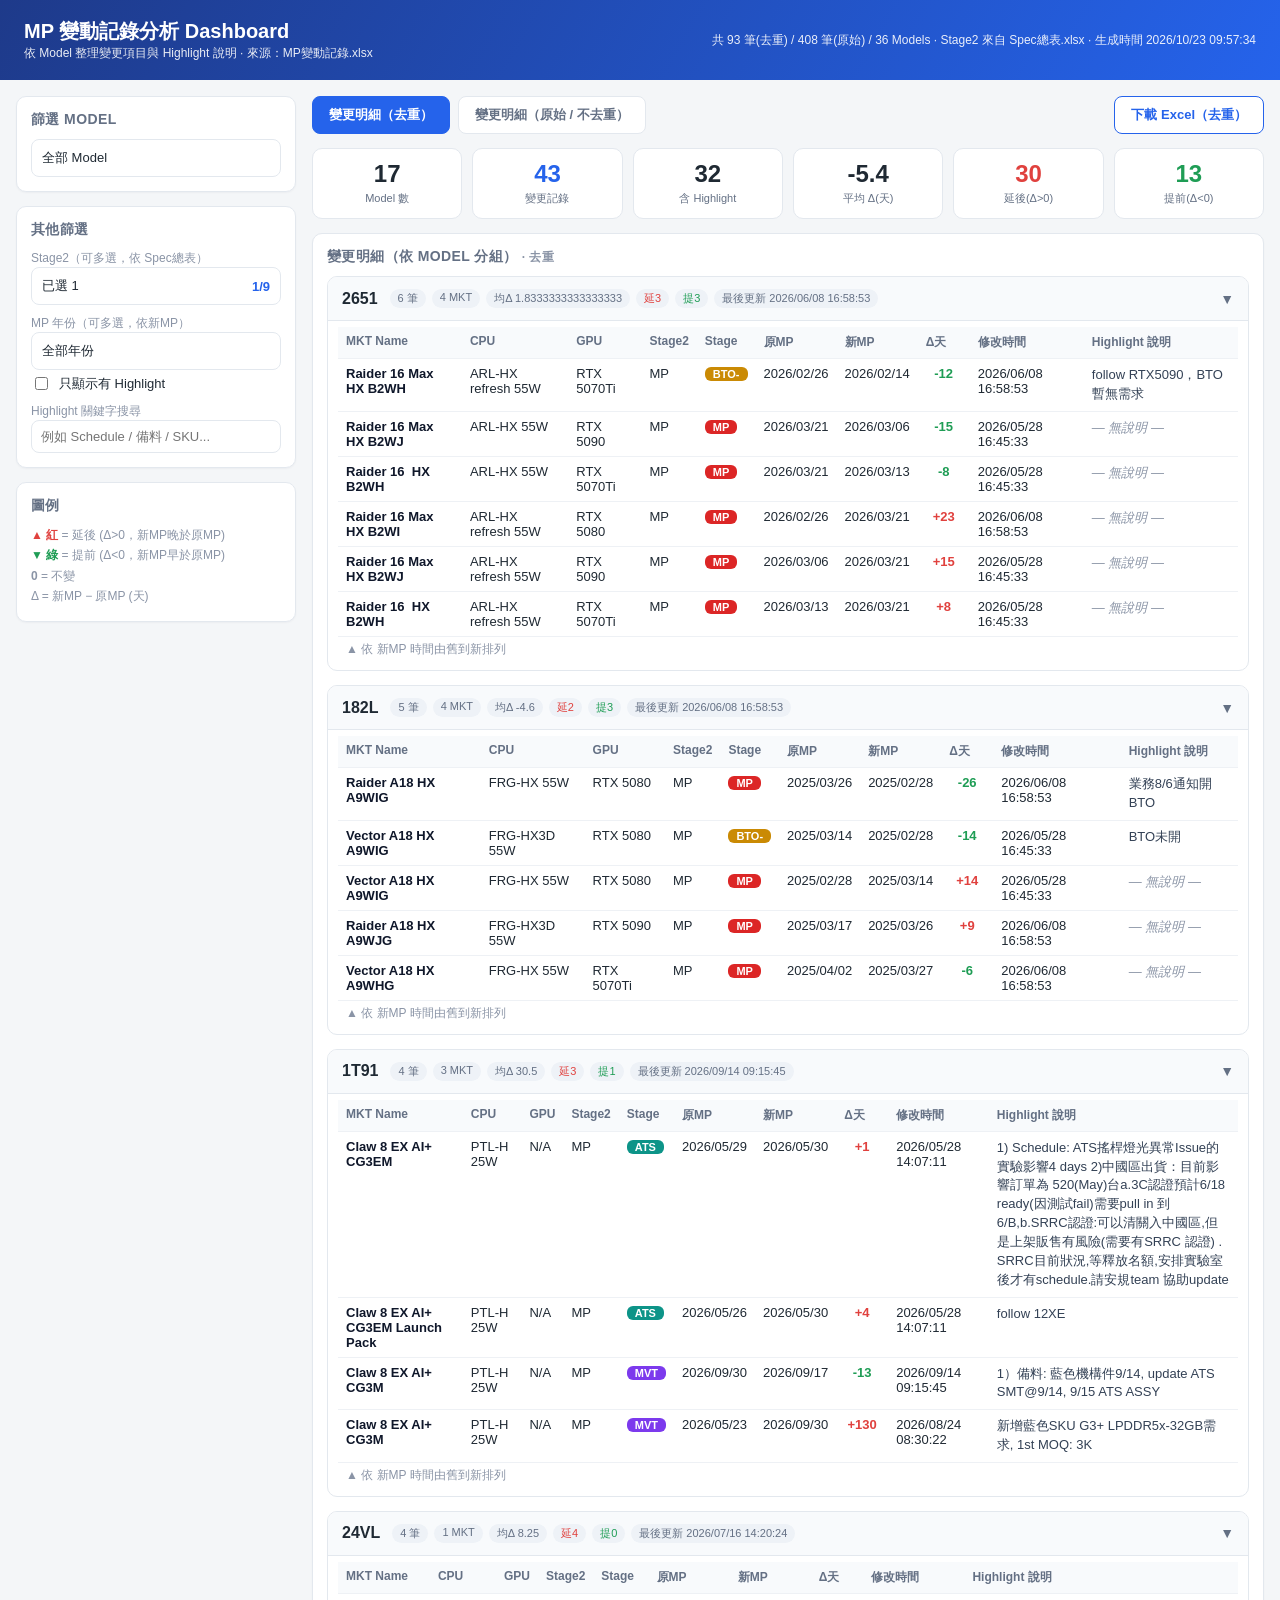
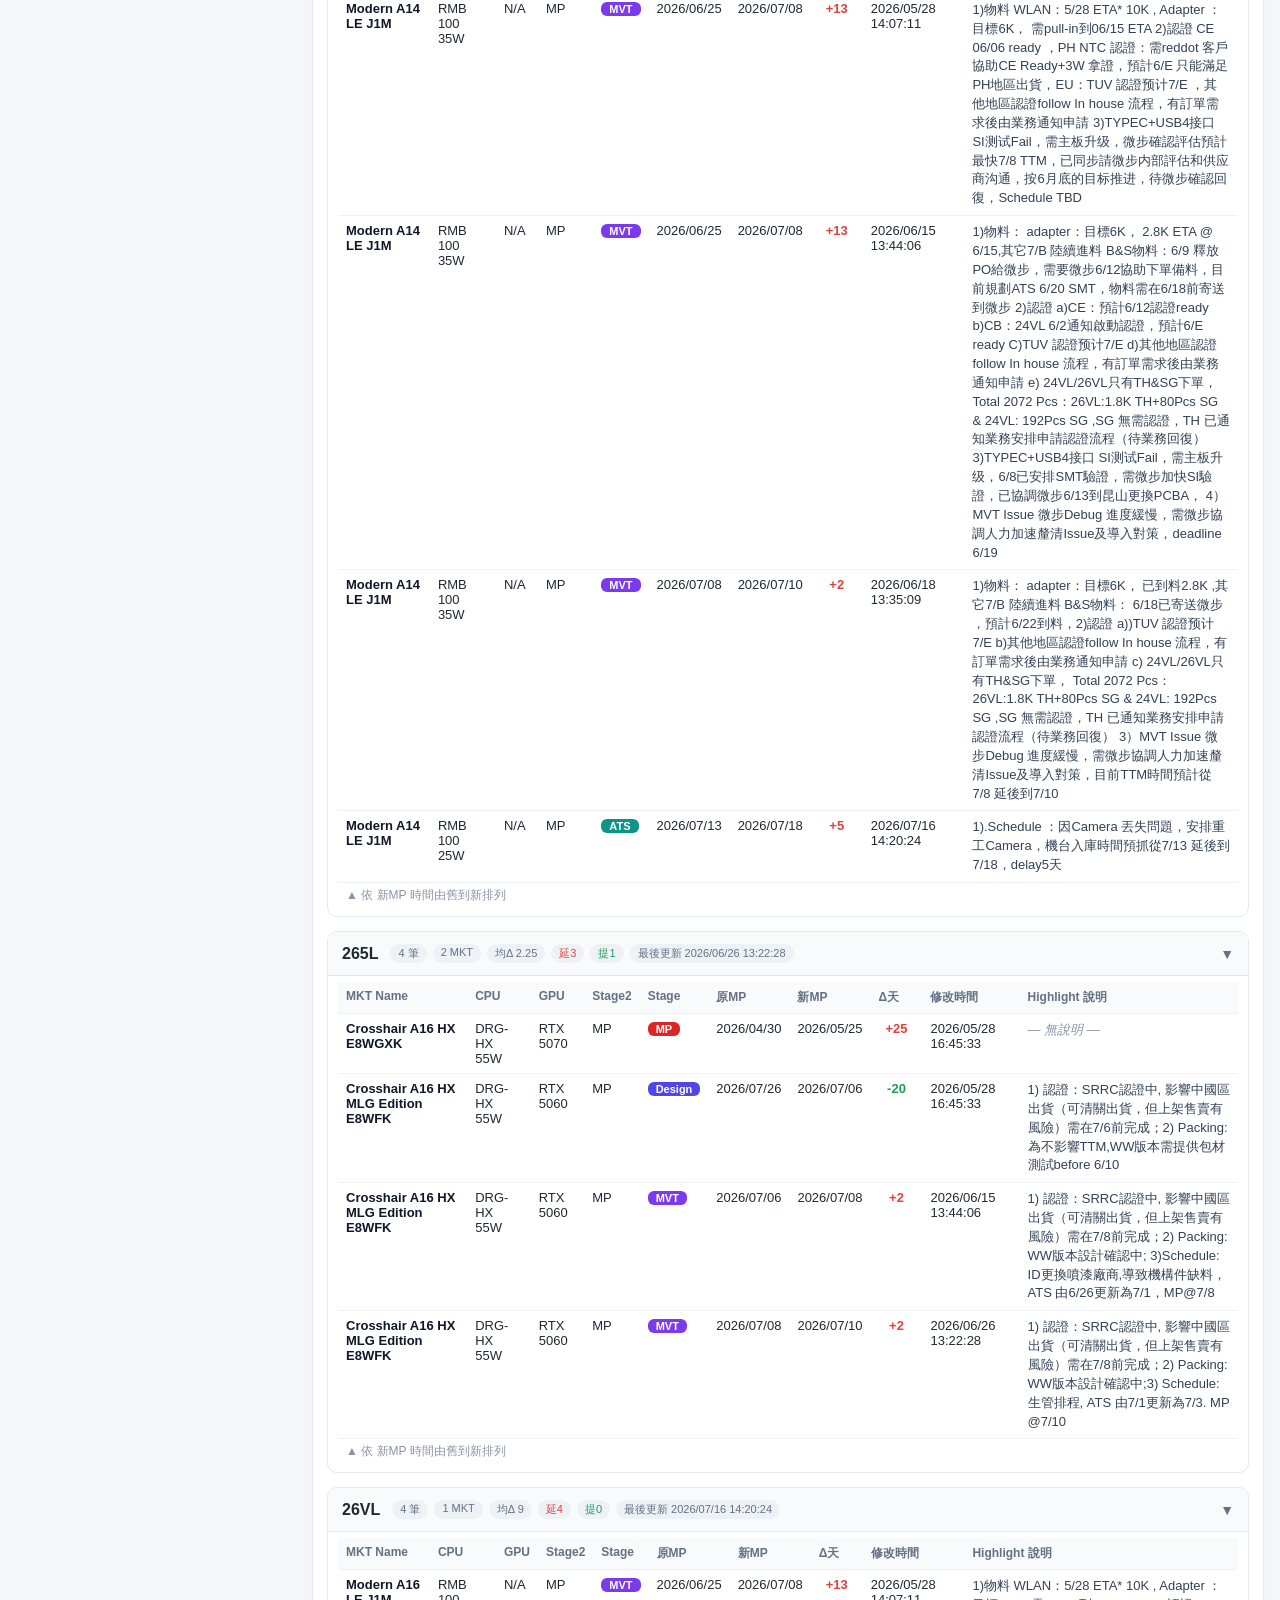
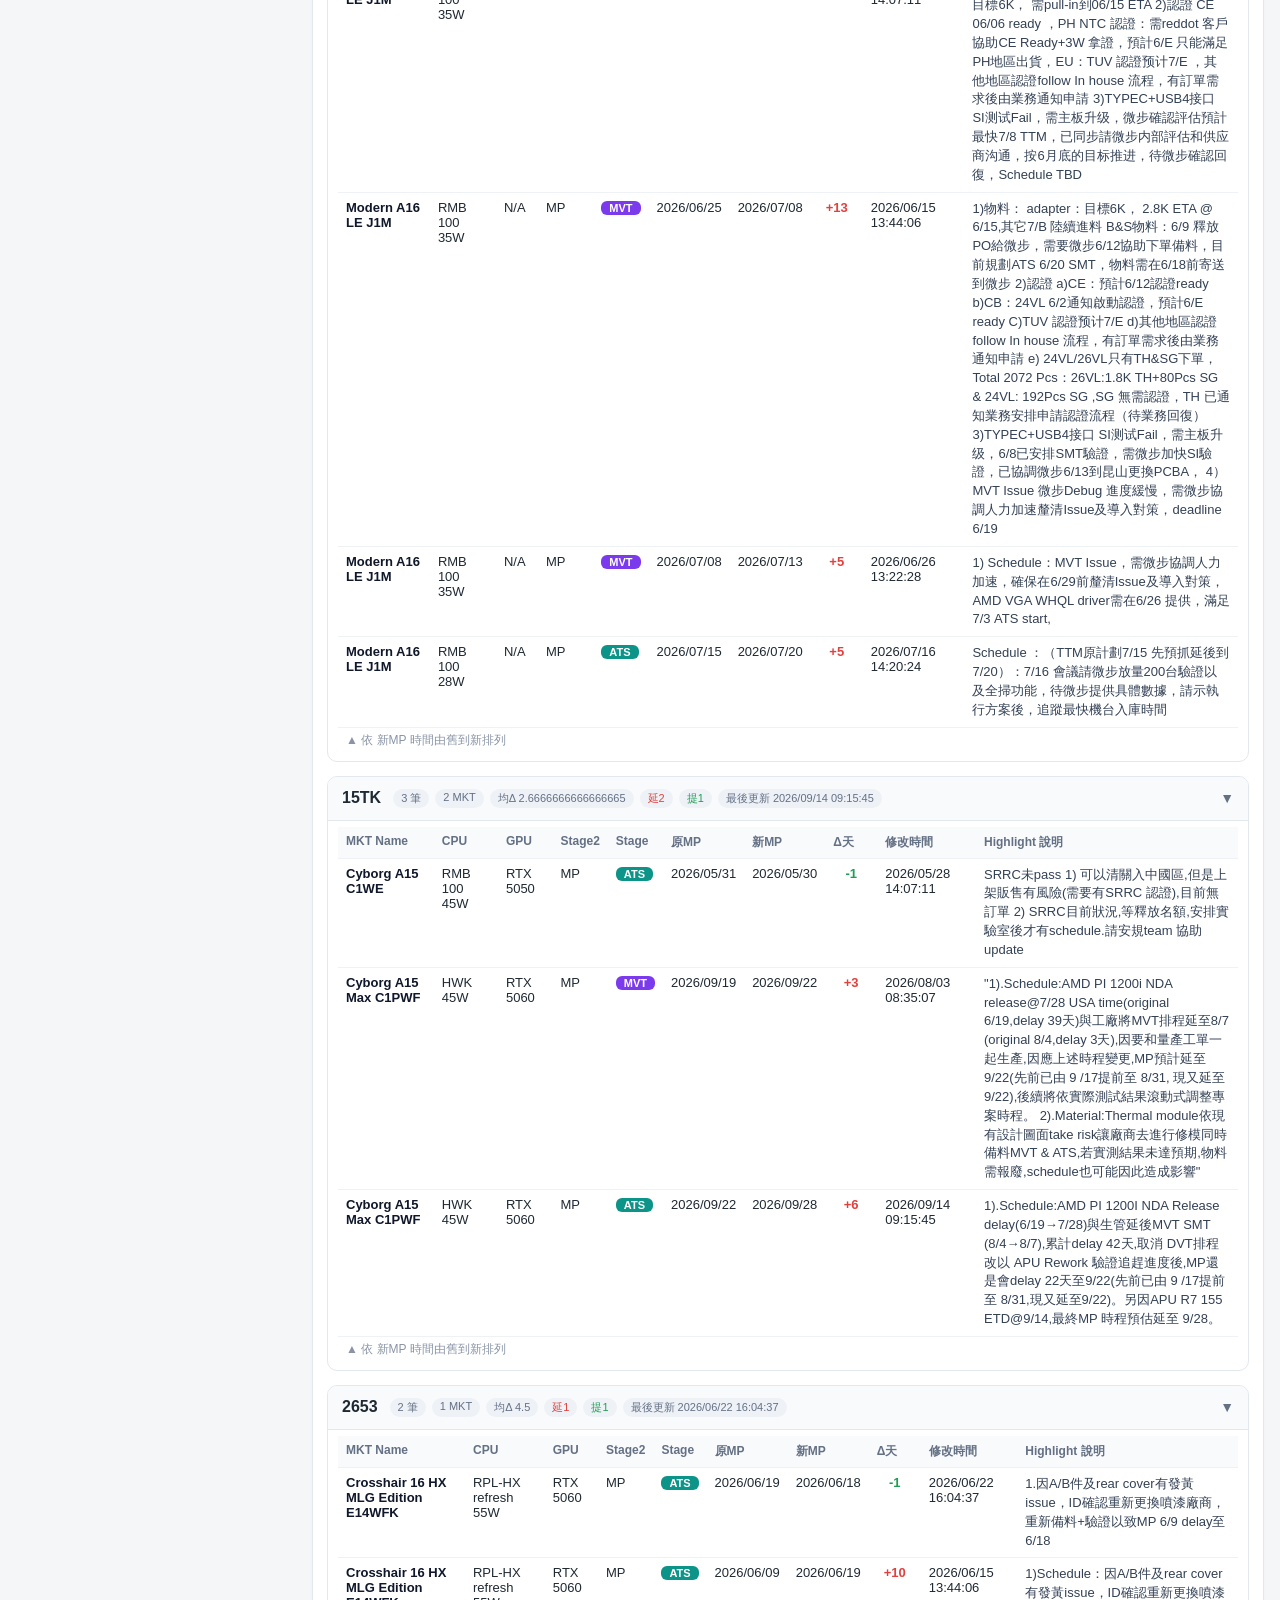
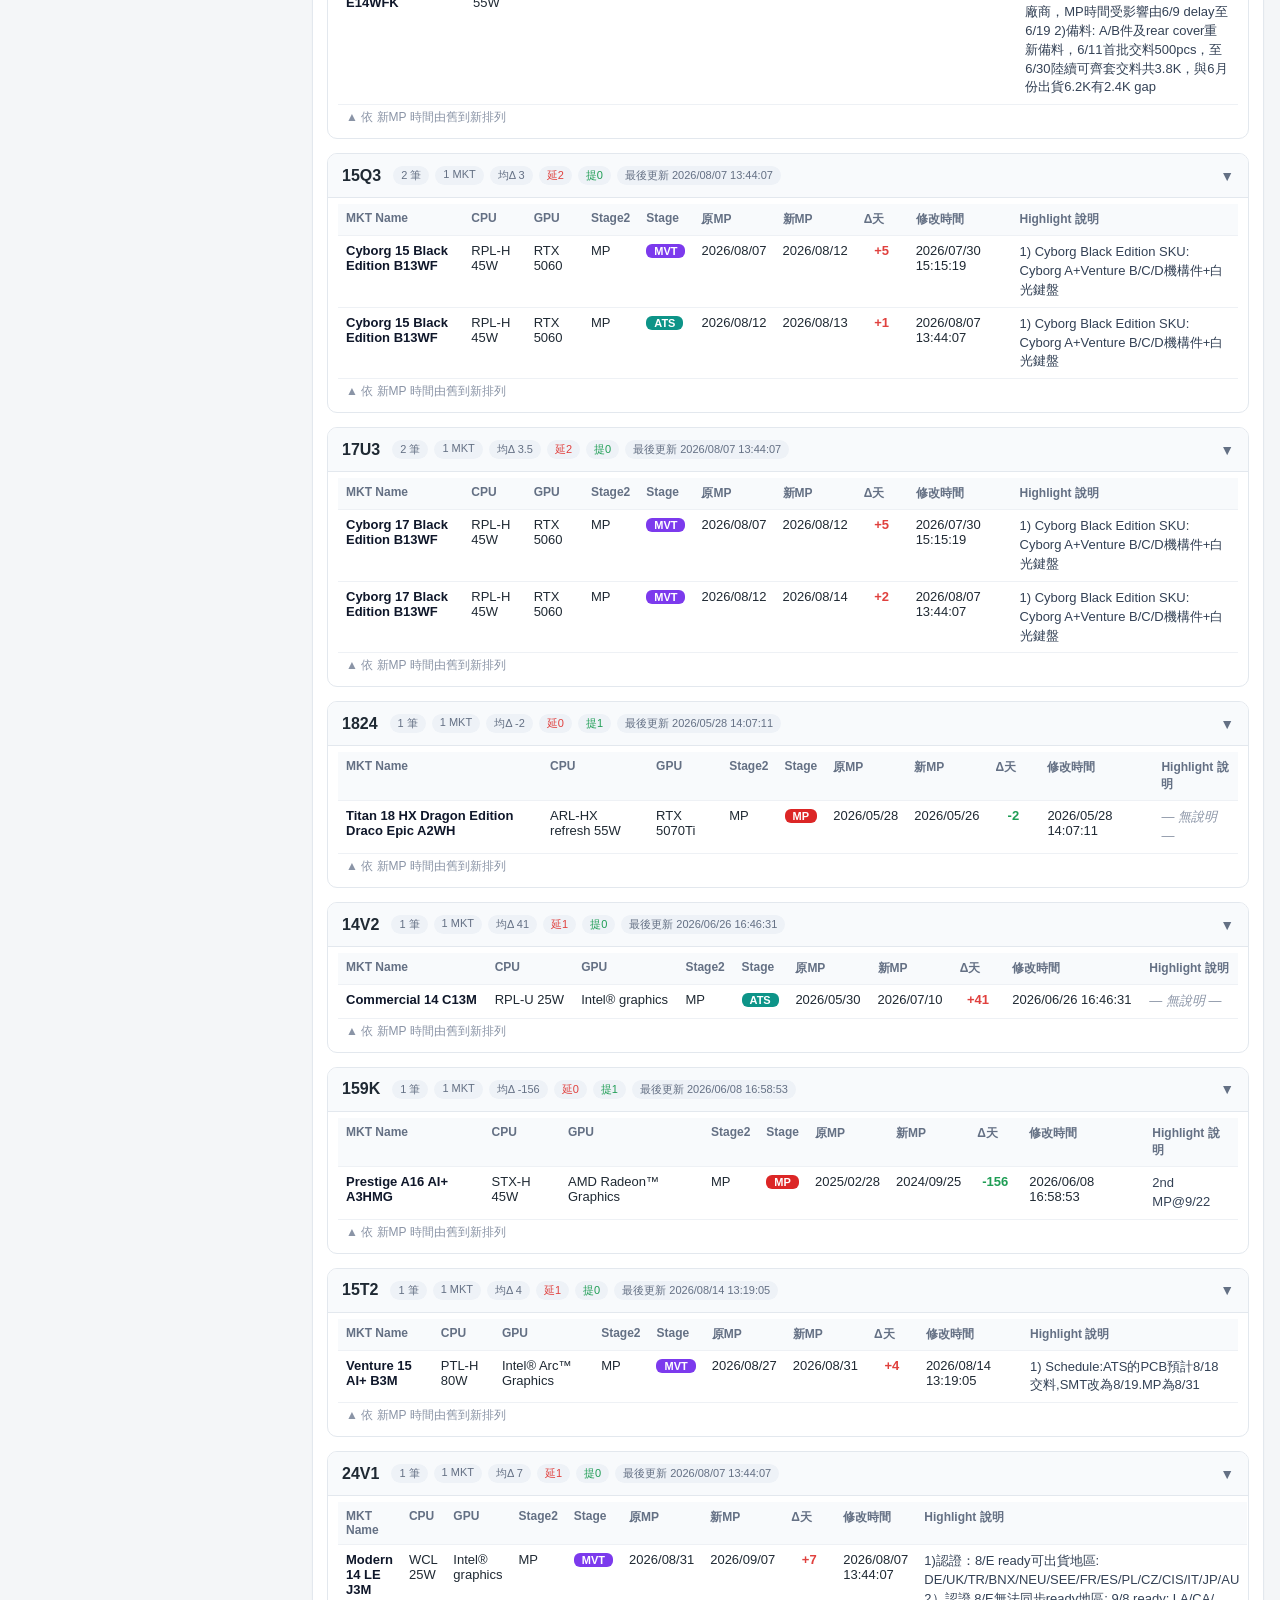
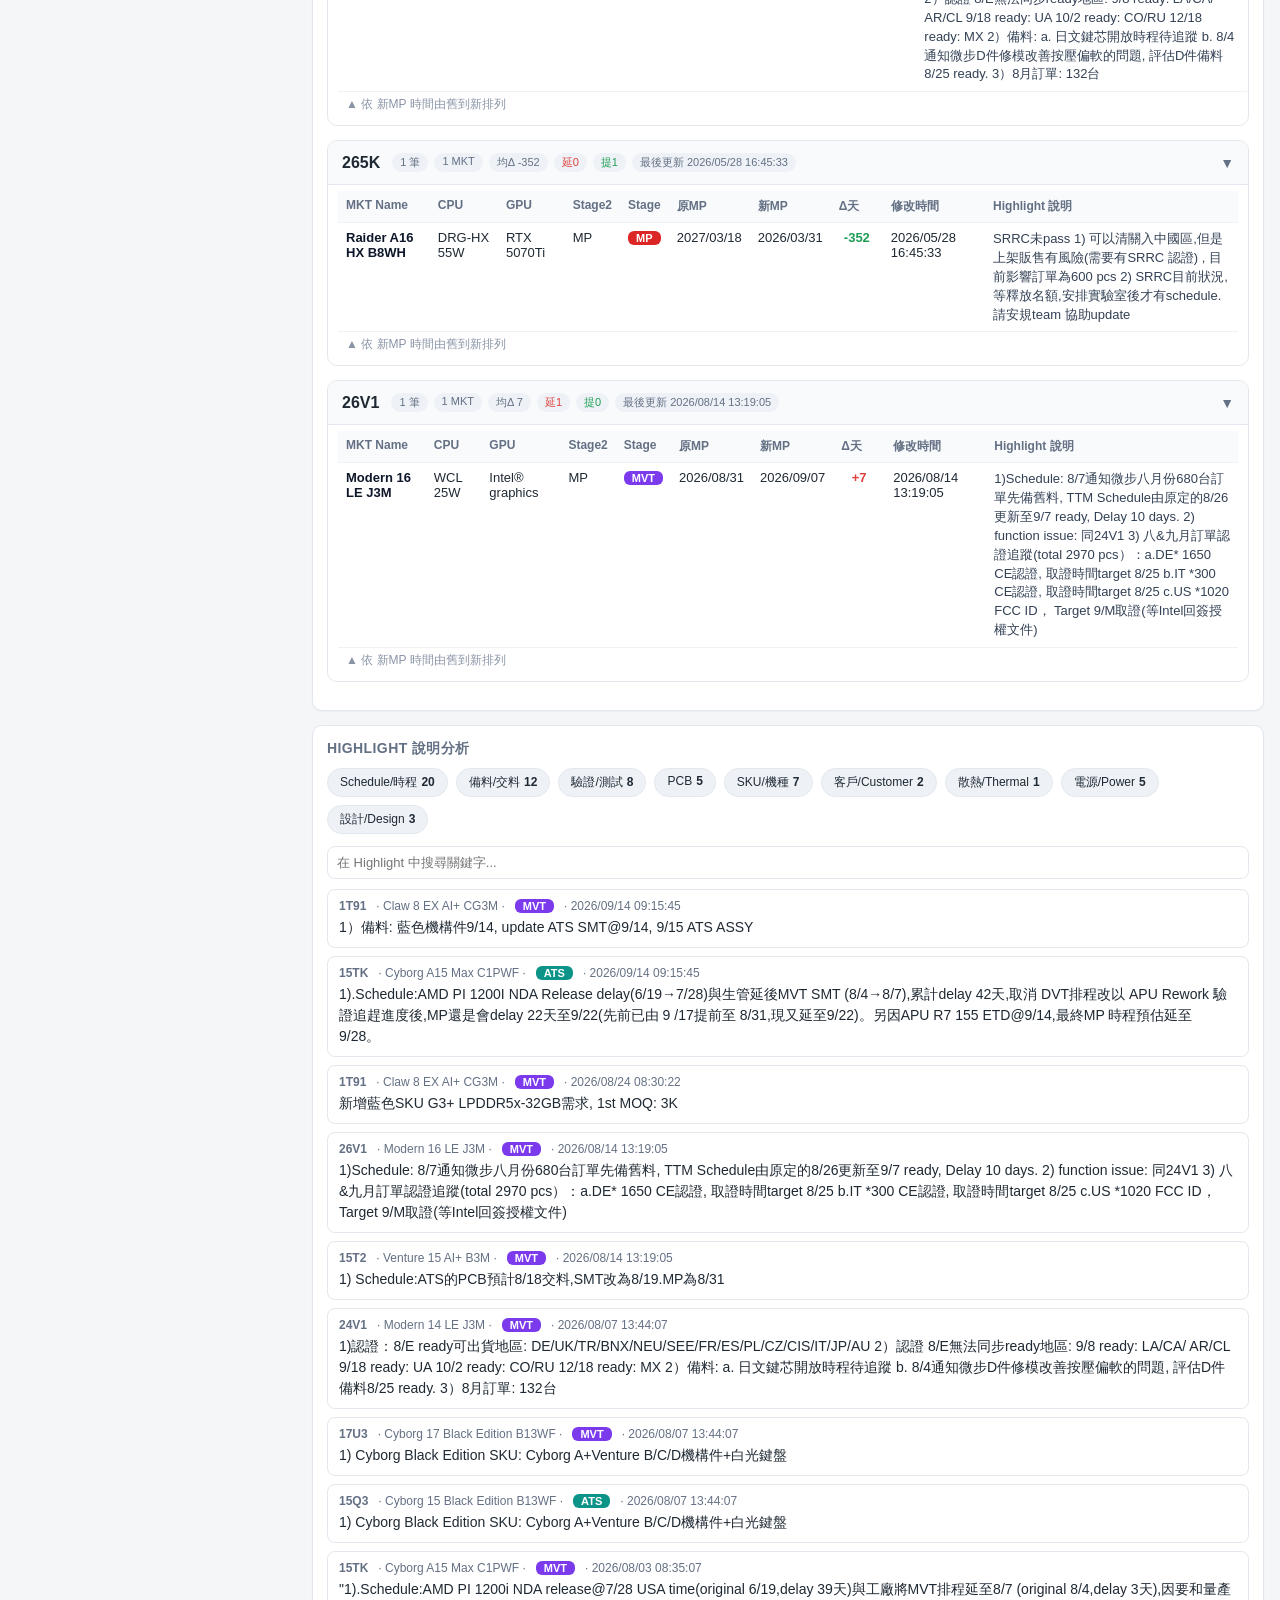
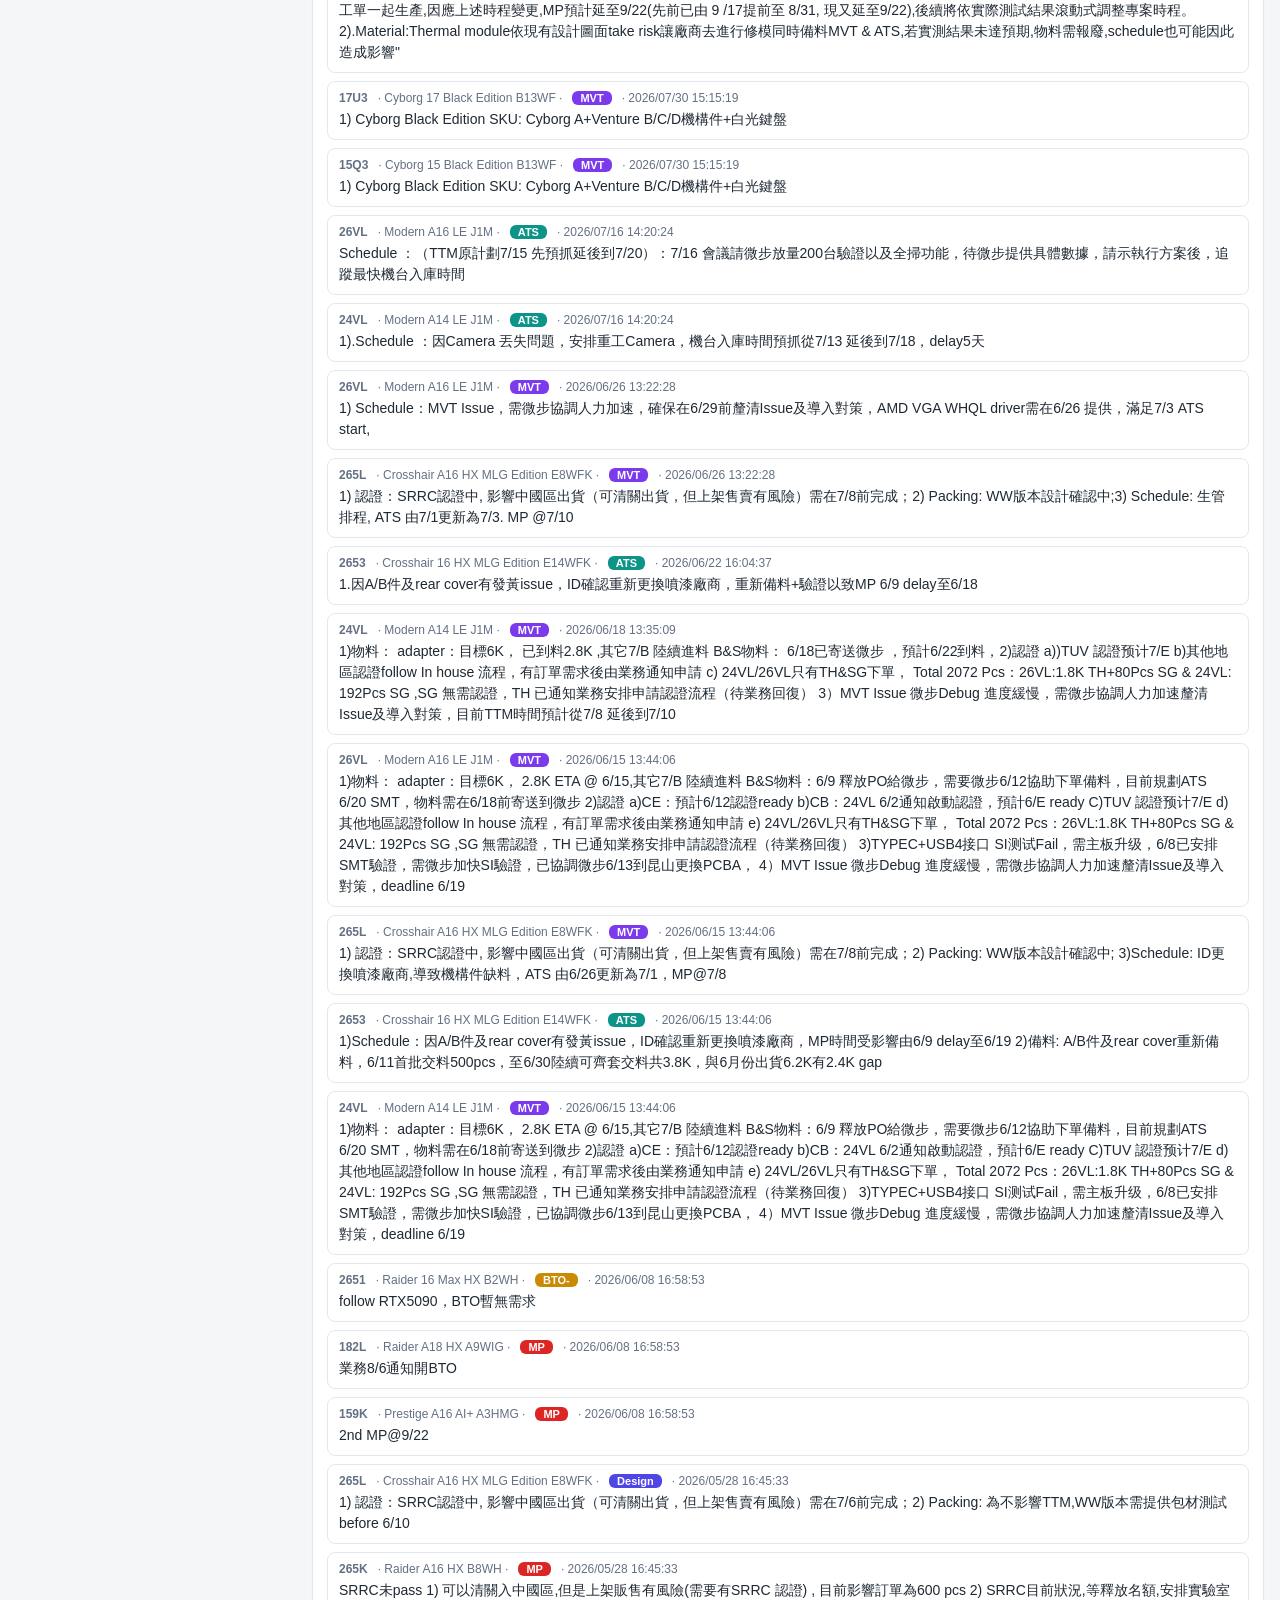
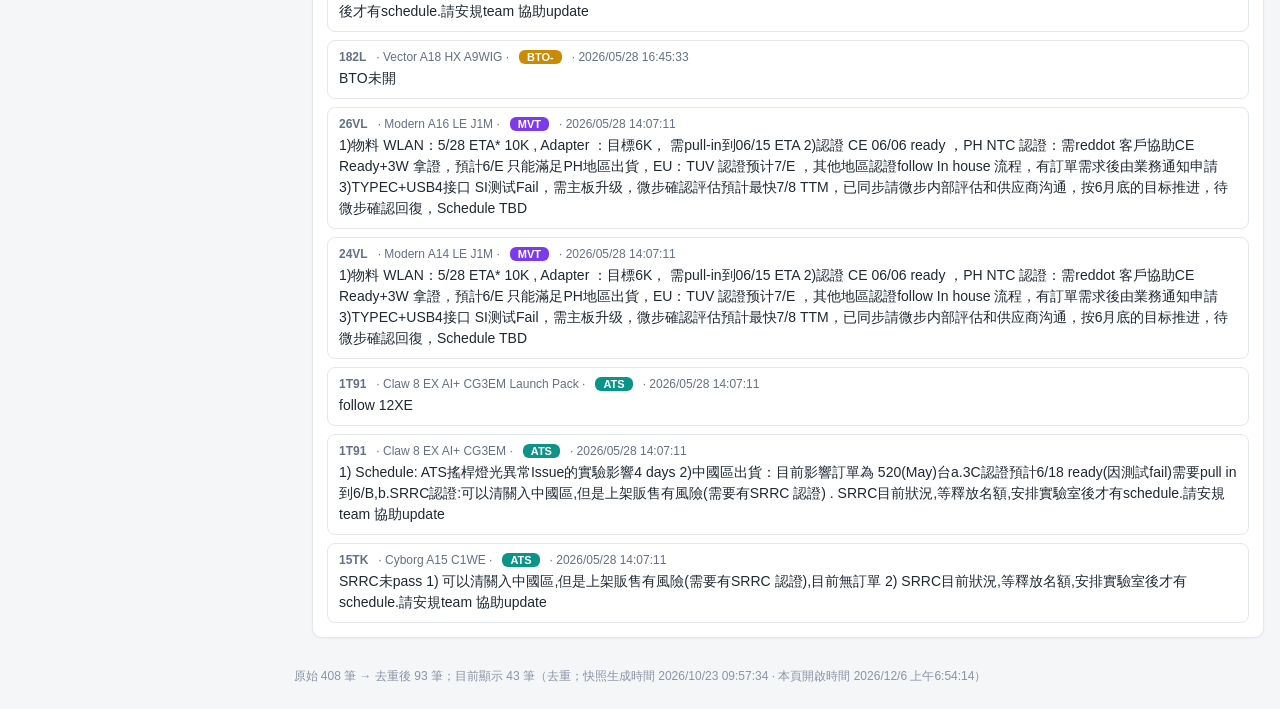
==== commit 6d1d7bcf: "Update NPI Dashboard 2026-10-23 09:57" ====
--- a/MP变动记录_dashboard.html
+++ b/MP变动记录_dashboard.html
@@ -177,7 +177,7 @@
 </div>
 <div class="foot" id="foot"></div>
 <script>
-const DATA = {"records": [{"model": "13Q5", "mkt": "Prestige 13 AI+ A4M", "cpu": "NVL-H 28W", "gpu": "Intel® Arc™ Graphics", "npm": "顏春梅", "stage": "EVT", "stage2": "EVT", "oldMP": "2026-12-31", "newMP": "2027-01-13", "delta": 13, "highlight": "1）schedule: EVT SMT dealy 2天（工廠排程要求物料9/28齊料，PCB 需10/7才能到料）；2）備料 PCB 150D 基材10/15 確認，if fail 170Dc 基材11/M PCB才會到料for 測試；3）GRL TBT sign FW gap 2W；", "hasHL": true, "modTime": "2026/10/03 19:54:33", "year": "2027"}, {"model": "13Q5", "mkt": "Prestige 13 AI+ A4M", "cpu": "NVL-H 28W", "gpu": "Intel® Arc™ Graphics", "npm": "顏春梅", "stage": "EVT", "stage2": "EVT", "oldMP": "2027-01-13", "newMP": "2027-03-05", "delta": 51, "highlight": "1）schedule: intel CPU delay schedule update；2）備料 PCB 150D 基材10/15 確認，if fail 170Dc 基材11/M PCB才會到料for 測試；", "hasHL": true, "modTime": "2026/10/15 13:14:21", "year": "2027"}, {"model": "13Q5", "mkt": "Prestige 13 AI+ A4M", "cpu": "NVL-H 28W", "gpu": "Intel® Arc™ Graphics", "npm": "顏春梅", "stage": "EVT", "stage2": "EVT", "oldMP": "2027-03-05", "newMP": "2027-02-05", "delta": -28, "highlight": "1.NPI schedule: ATS for 16C/14C/8C(1/26~2/5 RD&工廠春節需配合加班，海關放假影響出貨） 2.备料: MVT DQA 測試一周需PCB risk buy 3.软体:TBT sign FW Gap 4W(PV SW release@ WW03-05’27 FV 無測試時間) 4.認證:N/A", "hasHL": true, "modTime": "2026/10/22 14:51:15", "year": "2027"}, {"model": "13Q5", "mkt": "Prestige 13 AI+ A4M", "cpu": "NVL-H 28W", "gpu": "Intel® Arc™ Graphics", "npm": "顏春梅", "stage": "EVT", "stage2": "EVT", "oldMP": "2027-02-05", "newMP": "2027-03-05", "delta": 28, "highlight": "", "hasHL": false, "modTime": "2026/10/22 17:27:26", "year": "2027"}, {"model": "14T3", "mkt": "Prestige N14 AI+ D1M", "cpu": "N1 35W", "gpu": "N/A", "npm": "倪嬌嬌", "stage": "MVT", "stage2": "MVT", "oldMP": "2026-10-26", "newMP": "2026-11-23", "delta": 28, "highlight": "1) Schedule:  a. MVT拆分兩次SMT搭配PS software作驗證 b. 量產software更新時間至10/16, update ATS@11/9. 2)備料：量產交料2.8k HQ23, 最新MP*1K交期回復在12/M（follow leading customer）交料, 與ATS start Gap 2個月, 採購協助push廠商交期中", "hasHL": true, "modTime": "2026/08/07 13:44:07", "year": "2026"}, {"model": "14T3", "mkt": "Prestige N14 AI+ D1M", "cpu": "N1 35W", "gpu": "N/A", "npm": "倪嬌嬌", "stage": "MVT", "stage2": "MVT", "oldMP": "2026-11-23", "newMP": "2027-01-25", "delta": 63, "highlight": "1)備料：a. 2.8K panel: SDC update因PCB物料短缺會delay至11/M ETD, 影響2nd MP時間約1 week , 仍在請廠商pull in中 2）Schedule: NV FD software時間可能會delay到week 12/14, 預抓1 week準備Software, 2 weeks DQA測試後, 1/11 ATS start", "hasHL": true, "modTime": "2026/10/22 14:51:15", "year": "2027"}, {"model": "14T3", "mkt": "Prestige N14 Spark D1M", "cpu": "N1 35W", "gpu": "N/A", "npm": "倪嬌嬌", "stage": "MVT", "stage2": "(未匹配)", "oldMP": "2026-09-14", "newMP": "2026-10-26", "delta": 42, "highlight": "1) Schedule: NV update BSP時間Factory drop final ETA@10/6, 更新ATS start@10/13 2)備料： 2.8K panel的驗證 follow leading customer, 交料plan:a. 1st MP lot: 1K 數量, 型號HQ15, 九月份交料(同步Leading customers量產交料時間 具體九月份ETD日期還在追蹤中. b. Others order: 需轉型號至HQxx, 十一月份交料", "hasHL": true, "modTime": "2026/06/18 13:35:09", "year": "2026"}, {"model": "14T4", "mkt": "Prestige 14 AI+ D4MG", "cpu": "NVL-H 30W", "gpu": "Intel® Arc™ Graphics", "npm": "朱芳芳", "stage": "DVT", "stage2": "(未匹配)", "oldMP": "2026-12-25", "newMP": "2026-12-31", "delta": 6, "highlight": "", "hasHL": false, "modTime": "2026/08/24 08:30:22", "year": "2026"}, {"model": "14T4", "mkt": "Prestige 14 AI+ D4MG", "cpu": "NVL-H 30W", "gpu": "Intel® Arc™ Graphics", "npm": "朱芳芳", "stage": "EVT", "stage2": "(未匹配)", "oldMP": "2026-12-31", "newMP": "2027-01-11", "delta": 11, "highlight": "", "hasHL": false, "modTime": "2026/09/14 09:15:45", "year": "2027"}, {"model": "14T4", "mkt": "Prestige 14 AI+ D4MG", "cpu": "NVL-H 30W", "gpu": "Intel® Arc™ Graphics", "npm": "朱芳芳", "stage": "EVT", "stage2": "(未匹配)", "oldMP": "2027-01-11", "newMP": "2027-02-26", "delta": 46, "highlight": "", "hasHL": false, "modTime": "2026/10/15 13:14:21", "year": "2027"}, {"model": "14V2", "mkt": "Commercial 14 C13M", "cpu": "RPL-U 25W", "gpu": "Intel® graphics", "npm": "杜晨光", "stage": "ATS", "stage2": "MP", "oldMP": "2026-05-30", "newMP": "2026-07-10", "delta": 41, "highlight": "", "hasHL": false, "modTime": "2026/06/26 16:46:31", "year": "2026"}, {"model": "14W1", "mkt": "Modern 14S H3M", "cpu": "WCL 25W", "gpu": "Intel® graphics", "npm": "許婕", "stage": "DVT", "stage2": "DVT", "oldMP": "2027-01-22", "newMP": "2027-01-25", "delta": 3, "highlight": "因interposer卡交期delay，0B出圖時間有delay風險，已請power RD與廠商協商採用快掃方式優先確認layout相關測項，10/21確認CPU VRTT 測試結果再來確認0B出圖時間是否調整", "hasHL": true, "modTime": "2026/10/15 13:14:21", "year": "2027"}, {"model": "159K", "mkt": "Prestige A16 AI+ A3HMG", "cpu": "STX-H 45W", "gpu": "AMD Radeon™ Graphics", "npm": "倪嬌嬌", "stage": "MP", "stage2": "MP", "oldMP": "2025-02-28", "newMP": "2024-09-25", "delta": -156, "highlight": "2nd MP@9/22", "hasHL": true, "modTime": "2026/06/08 16:58:53", "year": "2024"}, {"model": "15Q3", "mkt": "Cyborg 15 Black Edition B13WF", "cpu": "RPL-H 45W", "gpu": "RTX 5060", "npm": "楊淑賢", "stage": "MVT", "stage2": "MP", "oldMP": "2026-08-07", "newMP": "2026-08-12", "delta": 5, "highlight": "1) Cyborg Black Edition SKU: Cyborg A+Venture B/C/D機構件+白光鍵盤", "hasHL": true, "modTime": "2026/07/30 15:15:19", "year": "2026"}, {"model": "15Q3", "mkt": "Cyborg 15 Black Edition B13WF", "cpu": "RPL-H 45W", "gpu": "RTX 5060", "npm": "楊淑賢", "stage": "ATS", "stage2": "MP", "oldMP": "2026-08-12", "newMP": "2026-08-13", "delta": 1, "highlight": "1) Cyborg Black Edition SKU: Cyborg A+Venture B/C/D機構件+白光鍵盤", "hasHL": true, "modTime": "2026/08/07 13:44:07", "year": "2026"}, {"model": "15QL", "mkt": "Cyborg A15 AI+ B3HWGKG", "cpu": "KRK-H 45W", "gpu": "RTX 5070", "npm": "朱芳芳", "stage": "BTO-", "stage2": "Pending", "oldMP": "2025-08-18", "newMP": "2025-06-21", "delta": -58, "highlight": "", "hasHL": false, "modTime": "2026/05/28 16:45:33", "year": "2025"}, {"model": "15T2", "mkt": "Venture 15 AI+ B3M", "cpu": "PTL-H 80W", "gpu": "Intel® Arc™ Graphics", "npm": "李文欽", "stage": "MVT", "stage2": "MP", "oldMP": "2026-08-27", "newMP": "2026-08-31", "delta": 4, "highlight": "1) Schedule:ATS的PCB預計8/18交料,SMT改為8/19.MP為8/31", "hasHL": true, "modTime": "2026/08/14 13:19:05", "year": "2026"}, {"model": "15TK", "mkt": "Cyborg A15 C1PWE", "cpu": "HWK 45W", "gpu": "RTX 5050", "npm": "蔡東宏", "stage": "DVT", "stage2": "Pending", "oldMP": "2026-09-29", "newMP": "2026-08-31", "delta": -29, "highlight": "1).Schedule:R7-155優先進行ATS,以 8 月底 MP 為目標,其餘APU sku在9月進行ATS C/R 2). Material:Thermal module將依現有設計圖面take risk讓廠商去進行修模同時備料MVT & ATS,若實測驗證結果未達預期,物料需報廢,schedule也可能因此造成影響", "hasHL": true, "modTime": "2026/06/22 16:04:37", "year": "2026"}, {"model": "15TK", "mkt": "Cyborg A15 C1WE", "cpu": "RMB 100 45W", "gpu": "RTX 5050", "npm": "蔡東宏", "stage": "ATS", "stage2": "MP", "oldMP": "2026-05-31", "newMP": "2026-05-30", "delta": -1, "highlight": "SRRC未pass 1) 可以清關入中國區,但是上架販售有風險(需要有SRRC 認證),目前無訂單 2) SRRC目前狀況,等釋放名額,安排實驗室後才有schedule.請安規team 協助update", "hasHL": true, "modTime": "2026/05/28 14:07:11", "year": "2026"}, {"model": "15TK", "mkt": "Cyborg A15 Max C1PWE", "cpu": "HWK 45W", "gpu": "RTX 5050", "npm": "蔡東宏", "stage": "DVT", "stage2": "BTO-", "oldMP": "2026-09-17", "newMP": "2026-08-31", "delta": -17, "highlight": "1).Schedule:R7-155優先進行ATS,以 8 月底 MP 為目標,其餘APU sku在9月進行ATS C/R 2). Material:Thermal module將依現有設計圖面take risk讓廠商去進行修模同時備料MVT & ATS,若實測驗證結果未達預期,物料需報廢,schedule也可能因此造成影響", "hasHL": true, "modTime": "2026/06/22 16:04:37", "year": "2026"}, {"model": "15TK", "mkt": "Cyborg A15 Max C1PWE", "cpu": "HWK 45W", "gpu": "RTX 5050", "npm": "蔡東宏", "stage": "DVT", "stage2": "BTO-", "oldMP": "2026-09-07", "newMP": "2026-09-14", "delta": 7, "highlight": "1).Schedule: AMD 將PI 1200I NDA Release 再延至7/17(Delay 4W),因專案僅有一個MVT stage,工廠& DQA需完整驗證,若測試順利,MP 預計延後 2週至 9/14 (先前已由9 月底提前至8/31,現又延至9/14),後續將依實際測試結果滾動式調整時程。 2).Material: Thermal module依現有設計圖面take risk讓廠商去進行修模同時備料MVT & ATS, 若實測結果未達預期,物料需報廢,schedule也可能因此造成影響", "hasHL": true, "modTime": "2026/07/10 08:18:13", "year": "2026"}, {"model": "15TK", "mkt": "Cyborg A15 Max C1PWE", "cpu": "HWK 45W", "gpu": "RTX 5050", "npm": "蔡東宏", "stage": "DVT", "stage2": "BTO-", "oldMP": "2026-09-14", "newMP": "2026-09-19", "delta": 5, "highlight": "1).Schedule: AMD 將PI 1200I NDA Release 再延至7/22(較原時程delay 33天),因需搭配新的PI code & driver且專案僅有一個MVT stage,工廠& DQA需完整驗證,若測試順利,MP預計延後至9/19 (先前已由 9 月底提前至 8/31, 現又延至9/19),後續將依實際測試結果滾動式調整專案時程。  2).Material: Thermal module依現有設計圖面take risk讓廠商去進行修模同時備料MVT & ATS, 若實測結果未達預期,物料需報廢,schedule也可能因此造成影響", "hasHL": true, "modTime": "2026/07/17 11:04:53", "year": "2026"}, {"model": "15TK", "mkt": "Cyborg A15 Max C1PWE", "cpu": "HWK 45W", "gpu": "RTX 5050", "npm": "蔡東宏", "stage": "MVT", "stage2": "BTO-", "oldMP": "2026-09-19", "newMP": "2026-09-22", "delta": 3, "highlight": "1).Schedule:AMD PI 1200i NDA release@7/28 USA time(original 6/19,delay 39天)與工廠將MVT排程延至8/7 (original 8/4,delay 3天),因要和量產工單一起生產,因應上述時程變更,MP預計延至9/22(先前已由 9 /17提前至 8/31, 現又延至9/22),後續將依實際測試結果滾動式調整專案時程。  2).Material:Thermal module依現有設計圖面take risk讓廠商去進行修模同時備料MVT & ATS,若實測結果未達預期,物料需報廢,schedule也可能因此造成影響", "hasHL": true, "modTime": "2026/08/03 08:35:07", "year": "2026"}, {"model": "15TK", "mkt": "Cyborg A15 Max C1PWF", "cpu": "HWK 45W", "gpu": "RTX 5060", "npm": "蔡東宏", "stage": "MVT", "stage2": "MP", "oldMP": "2026-09-19", "newMP": "2026-09-22", "delta": 3, "highlight": "\"1).Schedule:AMD PI 1200i NDA release@7/28 USA time(original 6/19,delay 39天)與工廠將MVT排程延至8/7 (original 8/4,delay 3天),因要和量產工單一起生產,因應上述時程變更,MP預計延至9/22(先前已由 9 /17提前至 8/31, 現又延至9/22),後續將依實際測試結果滾動式調整專案時程。  2).Material:Thermal module依現有設計圖面take risk讓廠商去進行修模同時備料MVT & ATS,若實測結果未達預期,物料需報廢,schedule也可能因此造成影響\"", "hasHL": true, "modTime": "2026/08/03 08:35:07", "year": "2026"}, {"model": "15TK", "mkt": "Cyborg A15 Max C1PWF", "cpu": "HWK 45W", "gpu": "RTX 5060", "npm": "蔡東宏", "stage": "ATS", "stage2": "MP", "oldMP": "2026-09-22", "newMP": "2026-09-28", "delta": 6, "highlight": "1).Schedule:AMD PI 1200I NDA Release delay(6/19→7/28)與生管延後MVT SMT (8/4→8/7),累計delay 42天,取消 DVT排程改以 APU Rework 驗證追趕進度後,MP還是會delay 22天至9/22(先前已由 9 /17提前至 8/31,現又延至9/22)。另因APU R7 155 ETD@9/14,最終MP 時程預估延至 9/28。", "hasHL": true, "modTime": "2026/09/14 09:15:45", "year": "2026"}, {"model": "17U3", "mkt": "Cyborg 17 Black Edition B13WF", "cpu": "RPL-H 45W", "gpu": "RTX 5060", "npm": "楊淑賢", "stage": "MVT", "stage2": "MP", "oldMP": "2026-08-07", "newMP": "2026-08-12", "delta": 5, "highlight": "1) Cyborg Black Edition SKU: Cyborg A+Venture B/C/D機構件+白光鍵盤", "hasHL": true, "modTime": "2026/07/30 15:15:19", "year": "2026"}, {"model": "17U3", "mkt": "Cyborg 17 Black Edition B13WF", "cpu": "RPL-H 45W", "gpu": "RTX 5060", "npm": "楊淑賢", "stage": "MVT", "stage2": "MP", "oldMP": "2026-08-12", "newMP": "2026-08-14", "delta": 2, "highlight": "1) Cyborg Black Edition SKU: Cyborg A+Venture B/C/D機構件+白光鍵盤", "hasHL": true, "modTime": "2026/08/07 13:44:07", "year": "2026"}, {"model": "1824", "mkt": "Titan 18 HX Dragon Edition Draco Epic A2WH", "cpu": "ARL-HX refresh 55W", "gpu": "RTX 5070Ti", "npm": "許婕", "stage": "MP", "stage2": "MP", "oldMP": "2026-05-28", "newMP": "2026-05-26", "delta": -2, "highlight": "", "hasHL": false, "modTime": "2026/05/28 14:07:11", "year": "2026"}, {"model": "182L", "mkt": "Raider A18 HX A9WIG", "cpu": "FRG-HX 55W", "gpu": "RTX 5080", "npm": "蔡東宏", "stage": "MP", "stage2": "MP", "oldMP": "2025-03-26", "newMP": "2025-02-28", "delta": -26, "highlight": "業務8/6通知開BTO", "hasHL": true, "modTime": "2026/06/08 16:58:53", "year": "2025"}, {"model": "182L", "mkt": "Raider A18 HX A9WJG", "cpu": "FRG-HX3D 55W", "gpu": "RTX 5090", "npm": "蔡東宏", "stage": "MP", "stage2": "MP", "oldMP": "2025-03-17", "newMP": "2025-03-26", "delta": 9, "highlight": "", "hasHL": false, "modTime": "2026/06/08 16:58:53", "year": "2025"}, {"model": "182L", "mkt": "Vector A18 HX A9WHG", "cpu": "FRG-HX 55W", "gpu": "RTX 5070Ti", "npm": "蔡東宏", "stage": "MP", "stage2": "MP", "oldMP": "2025-04-02", "newMP": "2025-03-27", "delta": -6, "highlight": "", "hasHL": false, "modTime": "2026/06/08 16:58:53", "year": "2025"}, {"model": "182L", "mkt": "Vector A18 HX A9WIG", "cpu": "FRG-HX3D 55W", "gpu": "RTX 5080", "npm": "蔡東宏", "stage": "BTO-", "stage2": "MP", "oldMP": "2025-03-14", "newMP": "2025-02-28", "delta": -14, "highlight": "BTO未開", "hasHL": true, "modTime": "2026/05/28 16:45:33", "year": "2025"}, {"model": "182L", "mkt": "Vector A18 HX A9WIG", "cpu": "FRG-HX 55W", "gpu": "RTX 5080", "npm": "蔡東宏", "stage": "MP", "stage2": "MP", "oldMP": "2025-02-28", "newMP": "2025-03-14", "delta": 14, "highlight": "", "hasHL": false, "modTime": "2026/05/28 16:45:33", "year": "2025"}, {"model": "1851", "mkt": "Titan 18 HX B4WH", "cpu": "NVL-HX 55W", "gpu": "RTX 5070Ti", "npm": "高宇奇", "stage": "DVT", "stage2": "DVT", "oldMP": "2027-03-18", "newMP": "2027-03-15", "delta": -3, "highlight": "1) 1851 Titan & Raider取消原本 91.8Wh 的規劃，全系列統一採用 99Wh 電池，新開的99Wh電池開模與備料趕不上 1851 EVT，EVT 試產keep採用原本開案規劃的91.8Wh 電池，後續請電池廠商提供手工模樣品for ME RD於 MVT 前進行初步替換驗證.", "hasHL": true, "modTime": "2026/10/22 17:27:26", "year": "2027"}, {"model": "1862", "mkt": "Crosshair 18 Max HX B4WE", "cpu": "NVL-HX 55W", "gpu": "RTX 5050", "npm": "劉芬", "stage": "DVT", "stage2": "DVT", "oldMP": "2027-04-14", "newMP": "2027-03-30", "delta": -15, "highlight": "1)Schedule：1862 schedule Pull in，TTM 3/E，update ATS 3/31==>3/19，call help WHQL ready@3/30，gap 2W", "hasHL": true, "modTime": "2026/10/03 19:54:33", "year": "2027"}, {"model": "1862", "mkt": "Crosshair 18 Max HX B4WE", "cpu": "NVL-HX 55W", "gpu": "RTX 5050", "npm": "劉芬", "stage": "DVT", "stage2": "DVT", "oldMP": "2027-03-30", "newMP": "2027-04-05", "delta": 6, "highlight": "1.增加EVT-2 for NV機台（人力運送回台） 2.Fan&CosMX 80Wh Re-Pack認證影響BSMI取證時間", "hasHL": true, "modTime": "2026/10/22 14:51:15", "year": "2027"}, {"model": "1T91", "mkt": "Claw 8 EX AI+ CG3EM", "cpu": "PTL-H 25W", "gpu": "N/A", "npm": "楊淑賢", "stage": "ATS", "stage2": "MP", "oldMP": "2026-05-29", "newMP": "2026-05-30", "delta": 1, "highlight": "1) Schedule: ATS搖桿燈光異常Issue的實驗影響4 days 2)中國區出貨：目前影響訂單為 520(May)台a.3C認證預計6/18 ready(因測試fail)需要pull in 到6/B,b.SRRC認證:可以清關入中國區,但是上架販售有風險(需要有SRRC 認證) . SRRC目前狀況,等釋放名額,安排實驗室後才有schedule.請安規team 協助update", "hasHL": true, "modTime": "2026/05/28 14:07:11", "year": "2026"}, {"model": "1T91", "mkt": "Claw 8 EX AI+ CG3EM Launch Pack", "cpu": "PTL-H 25W", "gpu": "N/A", "npm": "楊淑賢", "stage": "ATS", "stage2": "MP", "oldMP": "2026-05-26", "newMP": "2026-05-30", "delta": 4, "highlight": "follow 12XE", "hasHL": true, "modTime": "2026/05/28 14:07:11", "year": "2026"}, {"model": "1T91", "mkt": "Claw 8 EX AI+ CG3M", "cpu": "PTL-H 25W", "gpu": "N/A", "npm": "楊淑賢", "stage": "MVT", "stage2": "MP", "oldMP": "2026-05-23", "newMP": "2026-09-30", "delta": 130, "highlight": "新增藍色SKU G3+ LPDDR5x-32GB需求, 1st MOQ: 3K", "hasHL": true, "modTime": "2026/08/24 08:30:22", "year": "2026"}, {"model": "1T91", "mkt": "Claw 8 EX AI+ CG3M", "cpu": "PTL-H 25W", "gpu": "N/A", "npm": "楊淑賢", "stage": "MVT", "stage2": "MP", "oldMP": "2026-09-30", "newMP": "2026-09-17", "delta": -13, "highlight": "1）備料: 藍色機構件9/14, update ATS SMT@9/14, 9/15 ATS ASSY", "hasHL": true, "modTime": "2026/09/14 09:15:45", "year": "2026"}, {"model": "24V1", "mkt": "Modern 14 LE J3M", "cpu": "WCL 25W", "gpu": "Intel® graphics", "npm": "倪嬌嬌", "stage": "MVT", "stage2": "MP", "oldMP": "2026-08-31", "newMP": "2026-09-07", "delta": 7, "highlight": "1)認證：8/E ready可出貨地區:  DE/UK/TR/BNX/NEU/SEE/FR/ES/PL/CZ/CIS/IT/JP/AU 2）認證 8/E無法同步ready地區:  9/8 ready: LA/CA/ AR/CL  9/18 ready: UA 10/2 ready: CO/RU 12/18 ready: MX 2）備料: a. 日文鍵芯開放時程待追蹤 b. 8/4通知微步D件修模改善按壓偏軟的問題, 評估D件備料8/25 ready. 3）8月訂單: 132台", "hasHL": true, "modTime": "2026/08/07 13:44:07", "year": "2026"}, {"model": "24VL", "mkt": "Modern A14 LE J1M", "cpu": "RMB 100 35W", "gpu": "N/A", "npm": "杜晨光", "stage": "MVT", "stage2": "MP", "oldMP": "2026-06-25", "newMP": "2026-07-08", "delta": 13, "highlight": "1)物料 WLAN：5/28 ETA* 10K ,   Adapter ：目標6K， 需pull-in到06/15  ETA 2)認證  CE 06/06 ready ，PH  NTC 認證：需reddot 客戶協助CE Ready+3W 拿證，預計6/E 只能滿足PH地區出貨，EU：TUV 認證预计7/E ，其他地區認證follow  In house 流程，有訂單需求後由業務通知申請 3)TYPEC+USB4接口 SI测试Fail，需主板升级，微步確認評估預計最快7/8 TTM，已同步請微步内部評估和供应商沟通，按6月底的目标推进，待微步確認回復，Schedule TBD", "hasHL": true, "modTime": "2026/05/28 14:07:11", "year": "2026"}, {"model": "24VL", "mkt": "Modern A14 LE J1M", "cpu": "RMB 100 35W", "gpu": "N/A", "npm": "杜晨光", "stage": "MVT", "stage2": "MP", "oldMP": "2026-06-25", "newMP": "2026-07-08", "delta": 13, "highlight": "1)物料： adapter：目標6K， 2.8K ETA @ 6/15,其它7/B 陸續進料 B&S物料：6/9 釋放PO給微步，需要微步6/12協助下單備料，目前規劃ATS 6/20 SMT，物料需在6/18前寄送到微步 2)認證   a)CE：預計6/12認證ready  b)CB：24VL 6/2通知啟動認證，預計6/E ready  C)TUV 認證预计7/E  d)其他地區認證follow In house 流程，有訂單需求後由業務通知申請 e) 24VL/26VL只有TH&SG下單， Total 2072 Pcs：26VL:1.8K TH+80Pcs SG & 24VL: 192Pcs SG  ,SG 無需認證，TH 已通知業務安排申請認證流程（待業務回復） 3)TYPEC+USB4接口 SI测试Fail，需主板升级，6/8已安排SMT驗證，需微步加快SI驗證，已協調微步6/13到昆山更換PCBA， 4）MVT Issue 微步Debug 進度緩慢，需微步協調人力加速釐清Issue及導入對策，deadline 6/19", "hasHL": true, "modTime": "2026/06/15 13:44:06", "year": "2026"}, {"model": "24VL", "mkt": "Modern A14 LE J1M", "cpu": "RMB 100 35W", "gpu": "N/A", "npm": "杜晨光", "stage": "MVT", "stage2": "MP", "oldMP": "2026-07-08", "newMP": "2026-07-10", "delta": 2, "highlight": "1)物料： adapter：目標6K， 已到料2.8K ,其它7/B 陸續進料 B&S物料： 6/18已寄送微步 ，預計6/22到料，2)認證 a))TUV 認證预计7/E b)其他地區認證follow In house 流程，有訂單需求後由業務通知申請 c) 24VL/26VL只有TH&SG下單， Total 2072 Pcs：26VL:1.8K TH+80Pcs SG & 24VL: 192Pcs SG ,SG 無需認證，TH 已通知業務安排申請認證流程（待業務回復）  3）MVT Issue 微步Debug 進度緩慢，需微步協調人力加速釐清Issue及導入對策，目前TTM時間預計從7/8 延後到7/10", "hasHL": true, "modTime": "2026/06/18 13:35:09", "year": "2026"}, {"model": "24VL", "mkt": "Modern A14 LE J1M", "cpu": "RMB 100 25W", "gpu": "N/A", "npm": "杜晨光", "stage": "ATS", "stage2": "MP", "oldMP": "2026-07-13", "newMP": "2026-07-18", "delta": 5, "highlight": "1).Schedule ：因Camera 丟失問題，安排重工Camera，機台入庫時間預抓從7/13 延後到7/18，delay5天", "hasHL": true, "modTime": "2026/07/16 14:20:24", "year": "2026"}, {"model": "2621", "mkt": "Prestige N16 Spark", "cpu": "N1x 80W", "gpu": "N/A", "npm": "林晉弘", "stage": "MVT", "stage2": "(未匹配)", "oldMP": "2026-08-14", "newMP": "2026-08-31", "delta": 17, "highlight": "1)battery life測試條件的定義，NV與MSFT討論中，根據7/9會議，DQA會基於BSP Day0 rev.B + balance mode測試，確認是否合乎MSFT要求。 2)NV Abnormal shut down 的solution，預計會於7/17 BSP Day0 rev.B導入，待SW release後，DQA會驗證確認。  3)NV 7/7 release新版BSP schedule，軟體預計改版new branch for後續驗證出貨。依據此schedule，在軟體驗證皆無重大issue影響量產的狀況下，ATS預計延後到8/17，入庫時間要到8/31。 a)7/10 Day0 rev.A，DQA基於此版本進行full test驗證 b)7/17 Day0 rev.B，導入ABS solution，DQA會驗證battery life c)7/24 Day0 rev.C，BSP lock down可製作for工廠驗證image，計畫依此版本進行ATS。 d)8/21 Day0 rev.F，可供出貨GPU driver release，請工廠/DQA置換image中 GPU driver驗證 4)三星 3.8K panel因leading customer改版無法準時出貨，除廠內161pcs外，後續物料到10月中才能到，已先通知業務，確認是否以2.8K panel先上ATS。", "hasHL": true, "modTime": "2026/07/10 08:18:13", "year": "2026"}, {"model": "2623", "mkt": "Prestige N16 AI+ C1M", "cpu": "N1 45W", "gpu": "N/A", "npm": "賴雪鳳", "stage": "EVT", "stage2": "MVT", "oldMP": "2026-10-26", "newMP": "2026-11-23", "delta": 28, "highlight": "備料: Samsung 2.8K panel 可先出HR14*1K for N1 9月ATS 用, 另外要再驗證HR16 for後續出貨需求", "hasHL": true, "modTime": "2026/08/07 13:44:07", "year": "2026"}, {"model": "2623", "mkt": "Prestige N16 AI+ C1M", "cpu": "N1 45W", "gpu": "N/A", "npm": "賴雪鳳", "stage": "MVT", "stage2": "MVT", "oldMP": "2026-11-23", "newMP": "2027-01-25", "delta": 63, "highlight": "備料: Samsung 2.8K panel 採購備料HR14*2K for N1 ATS 用, 另外要再驗證HR16 for後續出貨需求", "hasHL": true, "modTime": "2026/10/22 14:51:15", "year": "2027"}, {"model": "2623", "mkt": "Prestige N16 Spark C1M", "cpu": "N1 45W", "gpu": "N/A", "npm": "賴雪鳳", "stage": "EVT", "stage2": "(未匹配)", "oldMP": "2026-09-14", "newMP": "2026-10-26", "delta": 42, "highlight": "備料: Samsung 2.8K panel 可先出HR14*1K for N1 9月ATS 用, 另外要再驗證HR16 for後續出貨需求", "hasHL": true, "modTime": "2026/06/16 08:16:09", "year": "2026"}, {"model": "2623", "mkt": "Prestige N16 Spark C1M", "cpu": "N1 45W", "gpu": "N/A", "npm": "賴雪鳳", "stage": "EVT", "stage2": "(未匹配)", "oldMP": "2026-10-26", "newMP": "2026-09-14", "delta": -42, "highlight": "備料: Samsung 2.8K panel 可先出HR14*1K for N1 9月ATS 用, 另外要再驗證HR16 for後續出貨需求", "hasHL": true, "modTime": "2026/06/16 08:28:05", "year": "2026"}, {"model": "2624", "mkt": "Prestige 16 AI+", "cpu": "NVL-H 30W", "gpu": "Intel® Arc™ Graphics", "npm": "朱芳芳", "stage": "DVT", "stage2": "(未匹配)", "oldMP": "2026-12-25", "newMP": "2026-12-31", "delta": 6, "highlight": "", "hasHL": false, "modTime": "2026/08/24 08:30:22", "year": "2026"}, {"model": "2624", "mkt": "Prestige 16 AI+", "cpu": "NVL-H 30W", "gpu": "Intel® Arc™ Graphics", "npm": "朱芳芳", "stage": "EVT", "stage2": "(未匹配)", "oldMP": "2026-12-31", "newMP": "2027-01-11", "delta": 11, "highlight": "", "hasHL": false, "modTime": "2026/09/14 09:15:45", "year": "2027"}, {"model": "2624", "mkt": "Prestige 16 AI+", "cpu": "NVL-H 30W", "gpu": "Intel® Arc™ Graphics", "npm": "朱芳芳", "stage": "EVT", "stage2": "(未匹配)", "oldMP": "2027-01-11", "newMP": "2027-02-26", "delta": 46, "highlight": "", "hasHL": false, "modTime": "2026/10/15 13:14:21", "year": "2027"}, {"model": "2633", "mkt": "Stealth 16 AI+ B4WH", "cpu": "NVL-H 45W", "gpu": "RTX 5070Ti", "npm": "朱欣怡", "stage": "EVT", "stage2": "EVT", "oldMP": "2027-01-11", "newMP": "2027-03-05", "delta": 53, "highlight": "", "hasHL": false, "modTime": "2026/10/15 13:14:21", "year": "2027"}, {"model": "2633", "mkt": "Stealth 16 AI+ B4WH", "cpu": "NVL-H 45W", "gpu": "RTX 5070Ti", "npm": "朱欣怡", "stage": "EVT", "stage2": "EVT", "oldMP": "2027-03-05", "newMP": "2027-02-26", "delta": -7, "highlight": "", "hasHL": false, "modTime": "2026/10/22 14:51:15", "year": "2027"}, {"model": "2633", "mkt": "Stealth 16 AI+ B4WI", "cpu": "NVL-H 45W", "gpu": "RTX 5080", "npm": "朱欣怡", "stage": "EVT", "stage2": "EVT", "oldMP": "2027-03-05", "newMP": "2027-02-26", "delta": -7, "highlight": "若要pull in ATS @1/26：1）NV VBIOS 完成@2/2, 與 ATS 1/26 gating 1 Week；2）TBT FV test:1/27~2/23, 與 ATS 1/26 gating  4 Weeks；3）Thermal EVT 測試完需備料for ATS；4）MVT DQA 測試一周需PCB risk buy （WW52）", "hasHL": true, "modTime": "2026/10/22 14:51:15", "year": "2027"}, {"model": "2634", "mkt": "Stealth 16 AI+ B4WE", "cpu": "NVL-H 45W", "gpu": "RTX 5050", "npm": "賴雪鳳", "stage": "Design", "stage2": "EVT", "oldMP": "2027-01-08", "newMP": "2027-01-11", "delta": 3, "highlight": "1)NV VBIOS 驗證時間6周 2)Intel WHQL :12/E 拿到 可能影響到最終TTM 時間", "hasHL": true, "modTime": "2026/06/15 13:44:06", "year": "2027"}, {"model": "2634", "mkt": "Stealth 16 AI+ B4WE", "cpu": "NVL-H 45W", "gpu": "RTX 5050", "npm": "賴雪鳳", "stage": "EVT", "stage2": "EVT", "oldMP": "2027-01-11", "newMP": "2027-02-26", "delta": 46, "highlight": "若要pull in ATS @1/26：1）NV VBIOS 完成@2/2, 與 ATS 1/26 gating 1 Week；2）TBT FV test:1/27~2/23, 與 ATS 1/26 gating 4 Weeks；3）Thermal EVT 測試完需備料for ATS；4）MVT DQA 測試一周需PCB risk buy （WW52）", "hasHL": true, "modTime": "2026/10/22 14:51:15", "year": "2027"}, {"model": "2651", "mkt": "Raider 16 Max HX B2WH", "cpu": "ARL-HX refresh 55W", "gpu": "RTX 5070Ti", "npm": "吳美芳", "stage": "BTO-", "stage2": "MP", "oldMP": "2026-02-26", "newMP": "2026-02-14", "delta": -12, "highlight": "follow RTX5090，BTO暫無需求", "hasHL": true, "modTime": "2026/06/08 16:58:53", "year": "2026"}, {"model": "2651", "mkt": "Raider 16 Max HX B2WI", "cpu": "ARL-HX refresh 55W", "gpu": "RTX 5080", "npm": "吳美芳", "stage": "MP", "stage2": "MP", "oldMP": "2026-02-26", "newMP": "2026-03-21", "delta": 23, "highlight": "", "hasHL": false, "modTime": "2026/06/08 16:58:53", "year": "2026"}, {"model": "2651", "mkt": "Raider 16 Max HX B2WJ", "cpu": "ARL-HX 55W", "gpu": "RTX 5090", "npm": "吳美芳", "stage": "MP", "stage2": "MP", "oldMP": "2026-03-21", "newMP": "2026-03-06", "delta": -15, "highlight": "", "hasHL": false, "modTime": "2026/05/28 16:45:33", "year": "2026"}, {"model": "2651", "mkt": "Raider 16 Max HX B2WJ", "cpu": "ARL-HX refresh 55W", "gpu": "RTX 5090", "npm": "吳美芳", "stage": "MP", "stage2": "MP", "oldMP": "2026-03-06", "newMP": "2026-03-21", "delta": 15, "highlight": "", "hasHL": false, "modTime": "2026/05/28 16:45:33", "year": "2026"}, {"model": "2651", "mkt": "Raider 16  HX B2WH", "cpu": "ARL-HX 55W", "gpu": "RTX 5070Ti", "npm": "吳美芳", "stage": "MP", "stage2": "MP", "oldMP": "2026-03-21", "newMP": "2026-03-13", "delta": -8, "highlight": "", "hasHL": false, "modTime": "2026/05/28 16:45:33", "year": "2026"}, {"model": "2651", "mkt": "Raider 16  HX B2WH", "cpu": "ARL-HX refresh 55W", "gpu": "RTX 5070Ti", "npm": "吳美芳", "stage": "MP", "stage2": "MP", "oldMP": "2026-03-13", "newMP": "2026-03-21", "delta": 8, "highlight": "", "hasHL": false, "modTime": "2026/05/28 16:45:33", "year": "2026"}, {"model": "2652", "mkt": "Raider 16 HX B2WF", "cpu": "ARL-HX refresh 55W", "gpu": "RTX 5060", "npm": "顏春梅", "stage": "BTO-", "stage2": "BTO-", "oldMP": "2026-02-26", "newMP": "2026-02-14", "delta": -12, "highlight": "SKU目前沒有訂單.可以follow RTX5060 ATS做ATS CR", "hasHL": true, "modTime": "2026/06/08 16:58:53", "year": "2026"}, {"model": "2653", "mkt": "Crosshair 16 HX MLG Edition E14WFK", "cpu": "RPL-HX refresh 55W", "gpu": "RTX 5060", "npm": "劉芬", "stage": "ATS", "stage2": "MP", "oldMP": "2026-06-09", "newMP": "2026-06-19", "delta": 10, "highlight": "1)Schedule：因A/B件及rear cover有發黃issue，ID確認重新更換噴漆廠商，MP時間受影響由6/9 delay至6/19  2)備料: A/B件及rear cover重新備料，6/11首批交料500pcs，至6/30陸續可齊套交料共3.8K，與6月份出貨6.2K有2.4K gap", "hasHL": true, "modTime": "2026/06/15 13:44:06", "year": "2026"}, {"model": "2653", "mkt": "Crosshair 16 HX MLG Edition E14WFK", "cpu": "RPL-HX refresh 55W", "gpu": "RTX 5060", "npm": "劉芬", "stage": "ATS", "stage2": "MP", "oldMP": "2026-06-19", "newMP": "2026-06-18", "delta": -1, "highlight": "1.因A/B件及rear cover有發黃issue，ID確認重新更換噴漆廠商，重新備料+驗證以致MP 6/9 delay至6/18", "hasHL": true, "modTime": "2026/06/22 16:04:37", "year": "2026"}, {"model": "2654", "mkt": "Raider 16 Max HX B4WH", "cpu": "NVL-HX 55W", "gpu": "RTX 5070Ti", "npm": "吳美芳", "stage": "EVT", "stage2": "EVT", "oldMP": "2027-03-18", "newMP": "2027-03-15", "delta": -3, "highlight": "ATS pull in 3/5~3/15 Gating:1.WHQL GAP 6D,需pull in至3/4 ready  2.TBT  Signed FW Gap 2~3 weeks (PV BKC+3weeks) 需GRL&Intel 幫忙", "hasHL": true, "modTime": "2026/10/22 17:27:26", "year": "2027"}, {"model": "2654", "mkt": "Raider 16  HX B4WH", "cpu": "NVL-HX 55W", "gpu": "RTX 5070Ti", "npm": "吳美芳", "stage": "Design", "stage2": "(未匹配)", "oldMP": "2026-06-28", "newMP": "2027-03-18", "delta": 263, "highlight": "", "hasHL": false, "modTime": "2026/05/28 16:45:33", "year": "2027"}, {"model": "2655", "mkt": "Crosshair 16 Max AOT Edition E4WEK", "cpu": "NVL-HX 55W", "gpu": "RTX 5050", "npm": "鮑佩佩", "stage": "Design", "stage2": "Design", "oldMP": "2027-03-18", "newMP": "2027-03-15", "delta": -3, "highlight": "ATS pull in 3/5~3/15 Gating:1.WHQL GAP 6D,需pull in至3/4 ready 2.TBT Signed FW Gap 2~3 weeks (PV BKC+3weeks) 需GRL&Intel 幫忙", "hasHL": true, "modTime": "2026/10/22 17:27:26", "year": "2027"}, {"model": "265K", "mkt": "Raider A16 HX B8WH", "cpu": "DRG-HX 55W", "gpu": "RTX 5070Ti", "npm": "梅燕", "stage": "MP", "stage2": "MP", "oldMP": "2027-03-18", "newMP": "2026-03-31", "delta": -352, "highlight": "SRRC未pass 1) 可以清關入中國區,但是上架販售有風險(需要有SRRC 認證) , 目前影響訂單為600 pcs 2) SRRC目前狀況,等釋放名額,安排實驗室後才有schedule.請安規team 協助update", "hasHL": true, "modTime": "2026/05/28 16:45:33", "year": "2026"}, {"model": "265K", "mkt": "Raider A16 HX B9WH", "cpu": "FRG-HX3D 55W", "gpu": "RTX 5070Ti", "npm": "梅燕", "stage": "MVT", "stage2": "MVT", "oldMP": "2026-05-29", "newMP": "2026-11-16", "delta": 171, "highlight": "無", "hasHL": true, "modTime": "2026/09/20 16:40:56", "year": "2026"}, {"model": "265K", "mkt": "Raider A16 HX B9WI", "cpu": "FRG-HX3D 55W", "gpu": "RTX 5080", "npm": "梅燕", "stage": "MVT", "stage2": "Pending", "oldMP": "2026-05-29", "newMP": "2026-11-16", "delta": 171, "highlight": "無.", "hasHL": true, "modTime": "2026/09/20 16:40:56", "year": "2026"}, {"model": "265L", "mkt": "Crosshair A16 HX E8WEK", "cpu": "DRG-HX 55W", "gpu": "RTX 5050", "npm": "朱欣怡", "stage": "ATS-", "stage2": "ATS-", "oldMP": "2026-05-29", "newMP": "2026-04-30", "delta": -29, "highlight": "", "hasHL": false, "modTime": "2026/05/28 16:45:33", "year": "2026"}, {"model": "265L", "mkt": "Crosshair A16 HX E8WGXK", "cpu": "DRG-HX 55W", "gpu": "RTX 5070", "npm": "朱欣怡", "stage": "MP", "stage2": "MP", "oldMP": "2026-04-30", "newMP": "2026-05-25", "delta": 25, "highlight": "", "hasHL": false, "modTime": "2026/05/28 16:45:33", "year": "2026"}, {"model": "265L", "mkt": "Crosshair A16 HX E9WEK", "cpu": "FRG-HX 55W", "gpu": "RTX 5050", "npm": "朱欣怡", "stage": "MVT", "stage2": "MVT", "oldMP": "2026-05-25", "newMP": "2026-07-26", "delta": 62, "highlight": "", "hasHL": false, "modTime": "2026/05/28 16:45:33", "year": "2026"}, {"model": "265L", "mkt": "Crosshair A16 HX E9WEK", "cpu": "FRG-HX3D 55W", "gpu": "RTX 5050", "npm": "朱欣怡", "stage": "MVT", "stage2": "MVT", "oldMP": "2026-06-28", "newMP": "2026-12-16", "delta": 171, "highlight": "", "hasHL": false, "modTime": "2026/09/20 16:40:56", "year": "2026"}, {"model": "265L", "mkt": "Crosshair A16 HX E9WFK", "cpu": "FRG-HX 55W", "gpu": "RTX 5060", "npm": "朱欣怡", "stage": "MVT", "stage2": "MVT", "oldMP": "2026-06-28", "newMP": "2026-07-26", "delta": 28, "highlight": "", "hasHL": false, "modTime": "2026/06/08 16:58:53", "year": "2026"}, {"model": "265L", "mkt": "Crosshair A16 HX E9WGXK", "cpu": "FRG-HX3D 55W", "gpu": "RTX 5070", "npm": "朱欣怡", "stage": "MVT", "stage2": "MVT", "oldMP": "2026-07-26", "newMP": "2026-12-16", "delta": 143, "highlight": "", "hasHL": false, "modTime": "2026/09/20 16:40:56", "year": "2026"}, {"model": "265L", "mkt": "Crosshair A16 HX MLG Edition E8WEK", "cpu": "DRG-HX 55W", "gpu": "RTX 5050", "npm": "朱欣怡", "stage": "Design", "stage2": "ATS-", "oldMP": "2026-06-28", "newMP": "2026-07-06", "delta": 8, "highlight": "Crosshair A16 HX MLG Edition E8WFK", "hasHL": true, "modTime": "2026/05/28 16:45:33", "year": "2026"}, {"model": "265L", "mkt": "Crosshair A16 HX MLG Edition E8WEK", "cpu": "DRG-HX 55W", "gpu": "RTX 5050", "npm": "朱欣怡", "stage": "MVT", "stage2": "ATS-", "oldMP": "2026-07-06", "newMP": "2026-07-08", "delta": 2, "highlight": "", "hasHL": false, "modTime": "2026/06/15 13:44:06", "year": "2026"}, {"model": "265L", "mkt": "Crosshair A16 HX MLG Edition E8WEK", "cpu": "DRG-HX 55W", "gpu": "RTX 5050", "npm": "朱欣怡", "stage": "MVT", "stage2": "ATS-", "oldMP": "2026-07-08", "newMP": "2026-07-10", "delta": 2, "highlight": "", "hasHL": false, "modTime": "2026/06/26 13:22:28", "year": "2026"}, {"model": "265L", "mkt": "Crosshair A16 HX MLG Edition E8WFK", "cpu": "DRG-HX 55W", "gpu": "RTX 5060", "npm": "朱欣怡", "stage": "Design", "stage2": "MP", "oldMP": "2026-07-26", "newMP": "2026-07-06", "delta": -20, "highlight": "1) 認證：SRRC認證中, 影響中國區出貨（可清關出貨，但上架售賣有風險）需在7/6前完成；2) Packing: 為不影響TTM,WW版本需提供包材測試before 6/10", "hasHL": true, "modTime": "2026/05/28 16:45:33", "year": "2026"}, {"model": "265L", "mkt": "Crosshair A16 HX MLG Edition E8WFK", "cpu": "DRG-HX 55W", "gpu": "RTX 5060", "npm": "朱欣怡", "stage": "MVT", "stage2": "MP", "oldMP": "2026-07-06", "newMP": "2026-07-08", "delta": 2, "highlight": "1) 認證：SRRC認證中, 影響中國區出貨（可清關出貨，但上架售賣有風險）需在7/8前完成；2) Packing: WW版本設計確認中; 3)Schedule: ID更換噴漆廠商,導致機構件缺料，ATS 由6/26更新為7/1，MP@7/8", "hasHL": true, "modTime": "2026/06/15 13:44:06", "year": "2026"}, {"model": "265L", "mkt": "Crosshair A16 HX MLG Edition E8WFK", "cpu": "DRG-HX 55W", "gpu": "RTX 5060", "npm": "朱欣怡", "stage": "MVT", "stage2": "MP", "oldMP": "2026-07-08", "newMP": "2026-07-10", "delta": 2, "highlight": "1) 認證：SRRC認證中, 影響中國區出貨（可清關出貨，但上架售賣有風險）需在7/8前完成；2) Packing: WW版本設計確認中;3) Schedule: 生管排程, ATS 由7/1更新為7/3. MP @7/10", "hasHL": true, "modTime": "2026/06/26 13:22:28", "year": "2026"}, {"model": "2661", "mkt": "Modern 16S H3M", "cpu": "WCL 25W", "gpu": "Intel® graphics", "npm": "許婕", "stage": "DVT", "stage2": "DVT", "oldMP": "2027-01-22", "newMP": "2027-01-25", "delta": 3, "highlight": "因interposer卡交期delay，0B出圖時間有delay風險，已請power RD與廠商協商採用快掃方式優先確認layout相關測項，10/21確認CPU VRTT 測試結果再來確認0B出圖時間是否調整", "hasHL": true, "modTime": "2026/10/15 13:14:21", "year": "2027"}, {"model": "2664", "mkt": "Prestige N16S AI+ D1XMT", "cpu": "N1x 80W", "gpu": "N/A", "npm": "李文欽", "stage": "Design", "stage2": "Design", "oldMP": "2027-05-19", "newMP": "2027-05-29", "delta": 10, "highlight": "", "hasHL": false, "modTime": "2026/10/22 17:27:26", "year": "2027"}, {"model": "2665", "mkt": "Cyborg N16 C1M", "cpu": "N1 45W", "gpu": "N/A", "npm": "梅燕", "stage": "Design", "stage2": "Design", "oldMP": "2027-04-09", "newMP": "2027-04-30", "delta": 21, "highlight": "1).提供65W TDP vs 50W-55W TDP 評估方案,待確認Final SPEC  2).schedule 待調整", "hasHL": true, "modTime": "2026/10/22 14:51:15", "year": "2027"}, {"model": "26V1", "mkt": "Modern 16 LE J3M", "cpu": "WCL 25W", "gpu": "Intel® graphics", "npm": "倪嬌嬌", "stage": "MVT", "stage2": "MP", "oldMP": "2026-08-31", "newMP": "2026-09-07", "delta": 7, "highlight": "1)Schedule: 8/7通知微步八月份680台訂單先備舊料, TTM Schedule由原定的8/26更新至9/7 ready, Delay 10 days. 2) function issue: 同24V1 3) 八&九月訂單認證追蹤(total 2970 pcs）：a.DE* 1650 CE認證, 取證時間target 8/25 b.IT *300 CE認證, 取證時間target 8/25 c.US *1020 FCC ID， Target 9/M取證(等Intel回簽授權文件)", "hasHL": true, "modTime": "2026/08/14 13:19:05", "year": "2026"}, {"model": "26VL", "mkt": "Modern A16 LE J1M", "cpu": "RMB 100 35W", "gpu": "N/A", "npm": "杜晨光", "stage": "MVT", "stage2": "MP", "oldMP": "2026-06-25", "newMP": "2026-07-08", "delta": 13, "highlight": "1)物料 WLAN：5/28 ETA* 10K ,   Adapter ：目標6K， 需pull-in到06/15  ETA 2)認證  CE 06/06 ready ，PH  NTC 認證：需reddot 客戶協助CE Ready+3W 拿證，預計6/E 只能滿足PH地區出貨，EU：TUV 認證预计7/E ，其他地區認證follow  In house 流程，有訂單需求後由業務通知申請 3)TYPEC+USB4接口 SI测试Fail，需主板升级，微步確認評估預計最快7/8 TTM，已同步請微步内部評估和供应商沟通，按6月底的目标推进，待微步確認回復，Schedule TBD", "hasHL": true, "modTime": "2026/05/28 14:07:11", "year": "2026"}, {"model": "26VL", "mkt": "Modern A16 LE J1M", "cpu": "RMB 100 35W", "gpu": "N/A", "npm": "杜晨光", "stage": "MVT", "stage2": "MP", "oldMP": "2026-06-25", "newMP": "2026-07-08", "delta": 13, "highlight": "1)物料： adapter：目標6K， 2.8K ETA @ 6/15,其它7/B 陸續進料 B&S物料：6/9 釋放PO給微步，需要微步6/12協助下單備料，目前規劃ATS 6/20 SMT，物料需在6/18前寄送到微步 2)認證   a)CE：預計6/12認證ready  b)CB：24VL 6/2通知啟動認證，預計6/E ready  C)TUV 認證预计7/E  d)其他地區認證follow In house 流程，有訂單需求後由業務通知申請 e) 24VL/26VL只有TH&SG下單， Total 2072 Pcs：26VL:1.8K TH+80Pcs SG & 24VL: 192Pcs SG  ,SG 無需認證，TH 已通知業務安排申請認證流程（待業務回復） 3)TYPEC+USB4接口 SI测试Fail，需主板升级，6/8已安排SMT驗證，需微步加快SI驗證，已協調微步6/13到昆山更換PCBA， 4）MVT Issue 微步Debug 進度緩慢，需微步協調人力加速釐清Issue及導入對策，deadline 6/19", "hasHL": true, "modTime": "2026/06/15 13:44:06", "year": "2026"}, {"model": "26VL", "mkt": "Modern A16 LE J1M", "cpu": "RMB 100 35W", "gpu": "N/A", "npm": "杜晨光", "stage": "MVT", "stage2": "MP", "oldMP": "2026-07-08", "newMP": "2026-07-13", "delta": 5, "highlight": "1)\tSchedule：MVT Issue，需微步協調人力加速，確保在6/29前釐清Issue及導入對策，AMD  VGA WHQL  driver需在6/26 提供，滿足7/3 ATS start,", "hasHL": true, "modTime": "2026/06/26 13:22:28", "year": "2026"}, {"model": "26VL", "mkt": "Modern A16 LE J1M", "cpu": "RMB 100 28W", "gpu": "N/A", "npm": "杜晨光", "stage": "ATS", "stage2": "MP", "oldMP": "2026-07-15", "newMP": "2026-07-20", "delta": 5, "highlight": "Schedule  ：（TTM原計劃7/15 先預抓延後到7/20）：7/16 會議請微步放量200台驗證以及全掃功能，待微步提供具體數據，請示執行方案後，追蹤最快機台入庫時間", "hasHL": true, "modTime": "2026/07/16 14:20:24", "year": "2026"}], "raw": [{"model": "13Q5", "mkt": "Prestige 13 AI+ A4M", "cpu": "NVL-H 28W", "gpu": "Intel® Arc™ Graphics", "npm": "顏春梅", "stage": "EVT", "stage2": "EVT", "oldMP": "2026-12-31", "newMP": "2027-01-13", "delta": 13, "highlight": "1）schedule: EVT SMT dealy 2天（工廠排程要求物料9/28齊料，PCB 需10/7才能到料）；2）備料 PCB 150D 基材10/15 確認，if fail 170Dc 基材11/M PCB才會到料for 測試；3）GRL TBT sign FW gap 2W；", "hasHL": true, "modTime": "2026/10/03 19:54:33", "year": "2027"}, {"model": "13Q5", "mkt": "Prestige 13 AI+ A4M", "cpu": "NVL-H 28W", "gpu": "Intel® Arc™ Graphics", "npm": "顏春梅", "stage": "EVT", "stage2": "EVT", "oldMP": "2027-01-13", "newMP": "2027-03-05", "delta": 51, "highlight": "1）schedule: intel CPU delay schedule update；2）備料 PCB 150D 基材10/15 確認，if fail 170Dc 基材11/M PCB才會到料for 測試；", "hasHL": true, "modTime": "2026/10/15 13:14:21", "year": "2027"}, {"model": "13Q5", "mkt": "Prestige 13 AI+ A4M", "cpu": "NVL-H 28W", "gpu": "Intel® Arc™ Graphics", "npm": "顏春梅", "stage": "EVT", "stage2": "EVT", "oldMP": "2027-03-05", "newMP": "2027-02-05", "delta": -28, "highlight": "1.NPI schedule: ATS for 16C/14C/8C(1/26~2/5 RD&工廠春節需配合加班，海關放假影響出貨） 2.备料: MVT DQA 測試一周需PCB risk buy 3.软体:TBT sign FW Gap 4W(PV SW release@ WW03-05’27 FV 無測試時間) 4.認證:N/A", "hasHL": true, "modTime": "2026/10/22 14:51:15", "year": "2027"}, {"model": "13Q5", "mkt": "Prestige 13 AI+ A4M", "cpu": "NVL-H 28W", "gpu": "Intel® Arc™ Graphics", "npm": "顏春梅", "stage": "EVT", "stage2": "EVT", "oldMP": "2027-02-05", "newMP": "2027-03-05", "delta": 28, "highlight": "", "hasHL": false, "modTime": "2026/10/22 17:27:26", "year": "2027"}, {"model": "14T3", "mkt": "Prestige N14 Spark D1M", "cpu": "N1 35W", "gpu": "N/A", "npm": "倪嬌嬌", "stage": "MVT", "stage2": "(未匹配)", "oldMP": "2026-09-14", "newMP": "2026-10-26", "delta": 42, "highlight": "1) Schedule: NV update BSP時間Factory drop final ETA@10/6, 更新ATS start@10/13 2)備料： 2.8K panel的驗證 follow leading customer, 交料plan:a. 1st MP lot: 1K 數量, 型號HQ15, 九月份交料(同步Leading customers量產交料時間 具體九月份ETD日期還在追蹤中. b. Others order: 需轉型號至HQxx, 十一月份交料", "hasHL": true, "modTime": "2026/06/18 13:35:09", "year": "2026"}, {"model": "14T3", "mkt": "Prestige N14 AI+ D1M", "cpu": "N1 35W", "gpu": "N/A", "npm": "倪嬌嬌", "stage": "MVT", "stage2": "MVT", "oldMP": "2026-10-26", "newMP": "2026-11-23", "delta": 28, "highlight": "1) Schedule:  a. MVT拆分兩次SMT搭配PS software作驗證 b. 量產software更新時間至10/16, update ATS@11/9. 2)備料：量產交料2.8k HQ23, 最新MP*1K交期回復在12/M（follow leading customer）交料, 與ATS start Gap 2個月, 採購協助push廠商交期中", "hasHL": true, "modTime": "2026/08/07 13:44:07", "year": "2026"}, {"model": "14T3", "mkt": "Prestige N14 AI+ D1M", "cpu": "N1 35W", "gpu": "N/A", "npm": "倪嬌嬌", "stage": "MVT", "stage2": "MVT", "oldMP": "2026-11-23", "newMP": "2027-01-25", "delta": 63, "highlight": "1)備料：a. 2.8K panel: SDC update因PCB物料短缺會delay至11/M ETD, 影響2nd MP時間約1 week , 仍在請廠商pull in中 2）Schedule: NV FD software時間可能會delay到week 12/14, 預抓1 week準備Software, 2 weeks DQA測試後, 1/11 ATS start", "hasHL": true, "modTime": "2026/10/22 14:51:15", "year": "2027"}, {"model": "14T4", "mkt": "Prestige 14 AI+ D4MG", "cpu": "NVL-H 30W", "gpu": "Intel® Arc™ Graphics", "npm": "朱芳芳", "stage": "DVT", "stage2": "(未匹配)", "oldMP": "2026-12-25", "newMP": "2026-12-31", "delta": 6, "highlight": "", "hasHL": false, "modTime": "2026/08/24 08:30:22", "year": "2026"}, {"model": "14T4", "mkt": "Prestige 14 Flip AI+ D4MTG", "cpu": "NVL-H 30W", "gpu": "Intel® Arc™ Graphics", "npm": "朱芳芳", "stage": "DVT", "stage2": "(未匹配)", "oldMP": "2026-12-25", "newMP": "2026-12-31", "delta": 6, "highlight": "", "hasHL": false, "modTime": "2026/08/24 08:30:22", "year": "2026"}, {"model": "14T4", "mkt": "Prestige 14 AI+ D4MG", "cpu": "NVL-H 30W", "gpu": "Intel® Arc™ Graphics", "npm": "朱芳芳", "stage": "EVT", "stage2": "(未匹配)", "oldMP": "2026-12-31", "newMP": "2027-01-11", "delta": 11, "highlight": "", "hasHL": false, "modTime": "2026/09/14 09:15:45", "year": "2027"}, {"model": "14T4", "mkt": "Prestige 14 Flip AI+ D4MTG", "cpu": "NVL-H 30W", "gpu": "Intel® Arc™ Graphics", "npm": "朱芳芳", "stage": "EVT", "stage2": "(未匹配)", "oldMP": "2026-12-31", "newMP": "2027-01-11", "delta": 11, "highlight": "", "hasHL": false, "modTime": "2026/09/14 09:15:45", "year": "2027"}, {"model": "14T4", "mkt": "Prestige 14 AI+ D4MG", "cpu": "NVL-H 30W", "gpu": "Intel® Arc™ Graphics", "npm": "朱芳芳", "stage": "EVT", "stage2": "(未匹配)", "oldMP": "2027-01-11", "newMP": "2027-02-26", "delta": 46, "highlight": "", "hasHL": false, "modTime": "2026/10/15 13:14:21", "year": "2027"}, {"model": "14T4", "mkt": "Prestige 14 Flip AI+ D4MTG", "cpu": "NVL-H 30W", "gpu": "Intel® Arc™ Graphics", "npm": "朱芳芳", "stage": "EVT", "stage2": "(未匹配)", "oldMP": "2027-01-11", "newMP": "2027-02-26", "delta": 46, "highlight": "", "hasHL": false, "modTime": "2026/10/15 13:14:21", "year": "2027"}, {"model": "14V2", "mkt": "Commercial 14 C13M", "cpu": "RPL-U 25W", "gpu": "Intel® graphics", "npm": "杜晨光", "stage": "ATS", "stage2": "MP", "oldMP": "2026-05-30", "newMP": "2026-07-10", "delta": 41, "highlight": "", "hasHL": false, "modTime": "2026/06/26 16:46:31", "year": "2026"}, {"model": "14V2", "mkt": "Modern 14 H13M", "cpu": "RPL-U 25W", "gpu": "Intel® graphics", "npm": "杜晨光", "stage": "ATS", "stage2": "MP", "oldMP": "2026-05-30", "newMP": "2026-07-10", "delta": 41, "highlight": "", "hasHL": false, "modTime": "2026/06/26 16:46:31", "year": "2026"}, {"model": "14W1", "mkt": "Modern 14S H3M", "cpu": "WCL 25W", "gpu": "Intel® graphics", "npm": "許婕", "stage": "DVT", "stage2": "DVT", "oldMP": "2027-01-22", "newMP": "2027-01-25", "delta": 3, "highlight": "因interposer卡交期delay，0B出圖時間有delay風險，已請power RD與廠商協商採用快掃方式優先確認layout相關測項，10/21確認CPU VRTT 測試結果再來確認0B出圖時間是否調整", "hasHL": true, "modTime": "2026/10/15 13:14:21", "year": "2027"}, {"model": "159K", "mkt": "Prestige A16 AI+ A3HMG", "cpu": "STX-H 45W", "gpu": "AMD Radeon™ Graphics", "npm": "倪嬌嬌", "stage": "MP", "stage2": "MP", "oldMP": "2025-02-28", "newMP": "2024-09-25", "delta": -156, "highlight": "2nd MP@9/22", "hasHL": true, "modTime": "2026/06/08 16:58:53", "year": "2024"}, {"model": "159K", "mkt": "Summit A16 AI+ A3HMTG", "cpu": "STX-H 45W", "gpu": "AMD Radeon™ Graphics", "npm": "倪嬌嬌", "stage": "MP", "stage2": "MP", "oldMP": "2025-02-28", "newMP": "2024-09-25", "delta": -156, "highlight": "2nd MP@9/22", "hasHL": true, "modTime": "2026/06/08 16:58:53", "year": "2024"}, {"model": "159K", "mkt": "Prestige A16 AI+ A3HMG", "cpu": "STX-H 45W", "gpu": "AMD Radeon™ Graphics", "npm": "倪嬌嬌", "stage": "MP", "stage2": "MP", "oldMP": "2025-02-28", "newMP": "2024-09-25", "delta": -156, "highlight": "2nd MP@9/22", "hasHL": true, "modTime": "2026/06/08 17:01:57", "year": "2024"}, {"model": "159K", "mkt": "Summit A16 AI+ A3HMTG", "cpu": "STX-H 45W", "gpu": "AMD Radeon™ Graphics", "npm": "倪嬌嬌", "stage": "MP", "stage2": "MP", "oldMP": "2025-02-28", "newMP": "2024-09-25", "delta": -156, "highlight": "2nd MP@9/22", "hasHL": true, "modTime": "2026/06/08 17:01:57", "year": "2024"}, {"model": "15Q3", "mkt": "Cyborg 15 Black Edition B13WF", "cpu": "RPL-H 45W", "gpu": "RTX 5060", "npm": "楊淑賢", "stage": "MVT", "stage2": "MP", "oldMP": "2026-08-07", "newMP": "2026-08-12", "delta": 5, "highlight": "1) Cyborg Black Edition SKU: Cyborg A+Venture B/C/D機構件+白光鍵盤", "hasHL": true, "modTime": "2026/07/30 15:15:19", "year": "2026"}, {"model": "15Q3", "mkt": "Cyborg 15 Black Edition B13WF", "cpu": "RPL-H 45W", "gpu": "RTX 5060", "npm": "楊淑賢", "stage": "ATS", "stage2": "MP", "oldMP": "2026-08-12", "newMP": "2026-08-13", "delta": 1, "highlight": "1) Cyborg Black Edition SKU: Cyborg A+Venture B/C/D機構件+白光鍵盤", "hasHL": true, "modTime": "2026/08/07 13:44:07", "year": "2026"}, {"model": "15QL", "mkt": "Cyborg A15 AI+ B3HWGKG", "cpu": "HWK 45W", "gpu": "RTX 5070", "npm": "朱芳芳", "stage": "Pending", "stage2": "Pending", "oldMP": "2025-06-21", "newMP": "2025-08-18", "delta": 58, "highlight": "", "hasHL": false, "modTime": "2026/05/28 16:45:33", "year": "2025"}, {"model": "15QL", "mkt": "Cyborg A15 AI+ B3HWGKG", "cpu": "KRK-H 45W", "gpu": "RTX 5070", "npm": "朱芳芳", "stage": "BTO-", "stage2": "Pending", "oldMP": "2025-08-18", "newMP": "2025-06-21", "delta": -58, "highlight": "", "hasHL": false, "modTime": "2026/05/28 16:45:33", "year": "2025"}, {"model": "15QL", "mkt": "Cyborg A15 AI+ B3HWGKG", "cpu": "HWK 45W", "gpu": "RTX 5070", "npm": "朱芳芳", "stage": "Pending", "stage2": "Pending", "oldMP": "2025-06-21", "newMP": "2025-08-18", "delta": 58, "highlight": "", "hasHL": false, "modTime": "2026/05/28 16:56:28", "year": "2025"}, {"model": "15QL", "mkt": "Cyborg A15 AI+ B3HWGKG", "cpu": "KRK-H 45W", "gpu": "RTX 5070", "npm": "朱芳芳", "stage": "BTO-", "stage2": "Pending", "oldMP": "2025-08-18", "newMP": "2025-06-21", "delta": -58, "highlight": "", "hasHL": false, "modTime": "2026/05/28 16:56:28", "year": "2025"}, {"model": "15QL", "mkt": "Cyborg A15 AI+ B3HWGKG", "cpu": "HWK 45W", "gpu": "RTX 5070", "npm": "朱芳芳", "stage": "Pending", "stage2": "Pending", "oldMP": "2025-06-21", "newMP": "2025-08-18", "delta": 58, "highlight": "", "hasHL": false, "modTime": "2026/05/28 17:13:54", "year": "2025"}, {"model": "15QL", "mkt": "Cyborg A15 AI+ B3HWGKG", "cpu": "KRK-H 45W", "gpu": "RTX 5070", "npm": "朱芳芳", "stage": "BTO-", "stage2": "Pending", "oldMP": "2025-08-18", "newMP": "2025-06-21", "delta": -58, "highlight": "", "hasHL": false, "modTime": "2026/05/28 17:13:54", "year": "2025"}, {"model": "15QL", "mkt": "Cyborg A15 AI+ B3HWGKG", "cpu": "HWK 45W", "gpu": "RTX 5070", "npm": "朱芳芳", "stage": "Pending", "stage2": "Pending", "oldMP": "2025-06-21", "newMP": "2025-08-18", "delta": 58, "highlight": "", "hasHL": false, "modTime": "2026/05/28 17:17:28", "year": "2025"}, {"model": "15QL", "mkt": "Cyborg A15 AI+ B3HWGKG", "cpu": "KRK-H 45W", "gpu": "RTX 5070", "npm": "朱芳芳", "stage": "BTO-", "stage2": "Pending", "oldMP": "2025-08-18", "newMP": "2025-06-21", "delta": -58, "highlight": "", "hasHL": false, "modTime": "2026/05/28 17:17:28", "year": "2025"}, {"model": "15QL", "mkt": "Cyborg A15 AI+ B3HWGKG", "cpu": "HWK 45W", "gpu": "RTX 5070", "npm": "朱芳芳", "stage": "Pending", "stage2": "Pending", "oldMP": "2025-06-21", "newMP": "2025-08-18", "delta": 58, "highlight": "", "hasHL": false, "modTime": "2026/05/28 17:21:14", "year": "2025"}, {"model": "15QL", "mkt": "Cyborg A15 AI+ B3HWGKG", "cpu": "KRK-H 45W", "gpu": "RTX 5070", "npm": "朱芳芳", "stage": "BTO-", "stage2": "Pending", "oldMP": "2025-08-18", "newMP": "2025-06-21", "delta": -58, "highlight": "", "hasHL": false, "modTime": "2026/05/28 17:21:14", "year": "2025"}, {"model": "15QL", "mkt": "Cyborg A15 AI+ B3HWGKG", "cpu": "HWK 45W", "gpu": "RTX 5070", "npm": "朱芳芳", "stage": "Pending", "stage2": "Pending", "oldMP": "2025-06-21", "newMP": "2025-08-18", "delta": 58, "highlight": "", "hasHL": false, "modTime": "2026/05/28 17:24:17", "year": "2025"}, {"model": "15QL", "mkt": "Cyborg A15 AI+ B3HWGKG", "cpu": "KRK-H 45W", "gpu": "RTX 5070", "npm": "朱芳芳", "stage": "BTO-", "stage2": "Pending", "oldMP": "2025-08-18", "newMP": "2025-06-21", "delta": -58, "highlight": "", "hasHL": false, "modTime": "2026/05/28 17:24:17", "year": "2025"}, {"model": "15QL", "mkt": "Cyborg A15 AI+ B3HWGKG", "cpu": "HWK 45W", "gpu": "RTX 5070", "npm": "朱芳芳", "stage": "Pending", "stage2": "Pending", "oldMP": "2025-06-21", "newMP": "2025-08-18", "delta": 58, "highlight": "", "hasHL": false, "modTime": "2026/06/08 16:58:53", "year": "2025"}, {"model": "15QL", "mkt": "Cyborg A15 AI+ B3HWGKG", "cpu": "HWK 45W", "gpu": "RTX 5070", "npm": "朱芳芳", "stage": "Pending", "stage2": "Pending", "oldMP": "2025-06-21", "newMP": "2025-08-18", "delta": 58, "highlight": "", "hasHL": false, "modTime": "2026/06/08 17:01:57", "year": "2025"}, {"model": "15T2", "mkt": "Venture 15 AI+ B3M", "cpu": "PTL-H 80W", "gpu": "Intel® Arc™ Graphics", "npm": "李文欽", "stage": "MVT", "stage2": "MP", "oldMP": "2026-08-27", "newMP": "2026-08-31", "delta": 4, "highlight": "1) Schedule:ATS的PCB預計8/18交料,SMT改為8/19.MP為8/31", "hasHL": true, "modTime": "2026/08/14 13:19:05", "year": "2026"}, {"model": "15TK", "mkt": "Cyborg A15 C1WE", "cpu": "RMB 100 45W", "gpu": "RTX 5050", "npm": "蔡東宏", "stage": "ATS", "stage2": "MP", "oldMP": "2026-05-31", "newMP": "2026-05-30", "delta": -1, "highlight": "SRRC未pass 1) 可以清關入中國區,但是上架販售有風險(需要有SRRC 認證),目前無訂單 2) SRRC目前狀況,等釋放名額,安排實驗室後才有schedule.請安規team 協助update", "hasHL": true, "modTime": "2026/05/28 14:07:11", "year": "2026"}, {"model": "15TK", "mkt": "Cyborg A15 C1WE", "cpu": "RMB 100 45W", "gpu": "RTX 5050", "npm": "蔡東宏", "stage": "ATS", "stage2": "MP", "oldMP": "2026-05-31", "newMP": "2026-05-30", "delta": -1, "highlight": "SRRC未pass 1) 可以清關入中國區,但是上架販售有風險(需要有SRRC 認證),目前無訂單 2) SRRC目前狀況,等釋放名額,安排實驗室後才有schedule.請安規team 協助update", "hasHL": true, "modTime": "2026/05/28 14:17:44", "year": "2026"}, {"model": "15TK", "mkt": "Cyborg A15 C1WE", "cpu": "RMB 100 45W", "gpu": "RTX 5050", "npm": "蔡東宏", "stage": "ATS", "stage2": "MP", "oldMP": "2026-05-31", "newMP": "2026-05-30", "delta": -1, "highlight": "SRRC未pass 1) 可以清關入中國區,但是上架販售有風險(需要有SRRC 認證),目前無訂單 2) SRRC目前狀況,等釋放名額,安排實驗室後才有schedule.請安規team 協助update", "hasHL": true, "modTime": "2026/05/28 14:27:19", "year": "2026"}, {"model": "15TK", "mkt": "Cyborg A15 C1WE", "cpu": "RMB 100 45W", "gpu": "RTX 5050", "npm": "蔡東宏", "stage": "ATS", "stage2": "MP", "oldMP": "2026-05-31", "newMP": "2026-05-30", "delta": -1, "highlight": "SRRC未pass 1) 可以清關入中國區,但是上架販售有風險(需要有SRRC 認證),目前無訂單 2) SRRC目前狀況,等釋放名額,安排實驗室後才有schedule.請安規team 協助update", "hasHL": true, "modTime": "2026/05/28 14:42:30", "year": "2026"}, {"model": "15TK", "mkt": "Cyborg A15 C1WE", "cpu": "RMB 100 45W", "gpu": "RTX 5050", "npm": "蔡東宏", "stage": "ATS", "stage2": "MP", "oldMP": "2026-05-31", "newMP": "2026-05-30", "delta": -1, "highlight": "SRRC未pass 1) 可以清關入中國區,但是上架販售有風險(需要有SRRC 認證),目前無訂單 2) SRRC目前狀況,等釋放名額,安排實驗室後才有schedule.請安規team 協助update", "hasHL": true, "modTime": "2026/05/28 14:54:18", "year": "2026"}, {"model": "15TK", "mkt": "Cyborg A15 C1WE", "cpu": "RMB 100 45W", "gpu": "RTX 5050", "npm": "蔡東宏", "stage": "ATS", "stage2": "MP", "oldMP": "2026-05-31", "newMP": "2026-05-30", "delta": -1, "highlight": "SRRC未pass 1) 可以清關入中國區,但是上架販售有風險(需要有SRRC 認證),目前無訂單 2) SRRC目前狀況,等釋放名額,安排實驗室後才有schedule.請安規team 協助update", "hasHL": true, "modTime": "2026/05/28 15:00:33", "year": "2026"}, {"model": "15TK", "mkt": "Cyborg A15 C1WE", "cpu": "RMB 100 45W", "gpu": "RTX 5050", "npm": "蔡東宏", "stage": "ATS", "stage2": "MP", "oldMP": "2026-05-31", "newMP": "2026-05-30", "delta": -1, "highlight": "SRRC未pass 1) 可以清關入中國區,但是上架販售有風險(需要有SRRC 認證),目前無訂單 2) SRRC目前狀況,等釋放名額,安排實驗室後才有schedule.請安規team 協助update", "hasHL": true, "modTime": "2026/05/28 15:12:31", "year": "2026"}, {"model": "15TK", "mkt": "Cyborg A15 C1WE", "cpu": "RMB 100 45W", "gpu": "RTX 5050", "npm": "蔡東宏", "stage": "ATS", "stage2": "MP", "oldMP": "2026-05-31", "newMP": "2026-05-30", "delta": -1, "highlight": "SRRC未pass 1) 可以清關入中國區,但是上架販售有風險(需要有SRRC 認證),目前無訂單 2) SRRC目前狀況,等釋放名額,安排實驗室後才有schedule.請安規team 協助update", "hasHL": true, "modTime": "2026/05/28 15:22:48", "year": "2026"}, {"model": "15TK", "mkt": "Cyborg A15 C1WE", "cpu": "RMB 100 45W", "gpu": "RTX 5050", "npm": "蔡東宏", "stage": "ATS", "stage2": "MP", "oldMP": "2026-05-31", "newMP": "2026-05-30", "delta": -1, "highlight": "SRRC未pass 1) 可以清關入中國區,但是上架販售有風險(需要有SRRC 認證),目前無訂單 2) SRRC目前狀況,等釋放名額,安排實驗室後才有schedule.請安規team 協助update", "hasHL": true, "modTime": "2026/05/28 15:30:50", "year": "2026"}, {"model": "15TK", "mkt": "Cyborg A15 C1WE", "cpu": "RMB 100 45W", "gpu": "RTX 5050", "npm": "蔡東宏", "stage": "ATS", "stage2": "MP", "oldMP": "2026-05-31", "newMP": "2026-05-30", "delta": -1, "highlight": "SRRC未pass 1) 可以清關入中國區,但是上架販售有風險(需要有SRRC 認證),目前無訂單 2) SRRC目前狀況,等釋放名額,安排實驗室後才有schedule.請安規team 協助update", "hasHL": true, "modTime": "2026/05/28 15:36:04", "year": "2026"}, {"model": "15TK", "mkt": "Cyborg A15 Max C1PWE", "cpu": "HWK 45W", "gpu": "RTX 5050", "npm": "蔡東宏", "stage": "DVT", "stage2": "BTO-", "oldMP": "2026-09-17", "newMP": "2026-08-31", "delta": -17, "highlight": "1).Schedule:R7-155優先進行ATS,以 8 月底 MP 為目標,其餘APU sku在9月進行ATS C/R 2). Material:Thermal module將依現有設計圖面take risk讓廠商去進行修模同時備料MVT & ATS,若實測驗證結果未達預期,物料需報廢,schedule也可能因此造成影響", "hasHL": true, "modTime": "2026/06/22 16:04:37", "year": "2026"}, {"model": "15TK", "mkt": "Cyborg A15 Max C1PWF", "cpu": "HWK 45W", "gpu": "RTX 5060", "npm": "蔡東宏", "stage": "DVT", "stage2": "MP", "oldMP": "2026-09-17", "newMP": "2026-08-31", "delta": -17, "highlight": "1).Schedule:R7-155優先進行ATS,以 8 月底 MP 為目標,其餘APU sku在9月進行ATS C/R 2). Material:Thermal module將依現有設計圖面take risk讓廠商去進行修模同時備料MVT & ATS,若實測驗證結果未達預期,物料需報廢,schedule也可能因此造成影響", "hasHL": true, "modTime": "2026/06/22 16:04:37", "year": "2026"}, {"model": "15TK", "mkt": "Cyborg A15 Max C1PWG", "cpu": "HWK 45W", "gpu": "RTX 5070", "npm": "蔡東宏", "stage": "DVT", "stage2": "BTO-", "oldMP": "2026-09-17", "newMP": "2026-08-31", "delta": -17, "highlight": "1).Schedule:R7-155優先進行ATS,以 8 月底 MP 為目標,其餘APU sku在9月進行ATS C/R 2). Material:Thermal module將依現有設計圖面take risk讓廠商去進行修模同時備料MVT & ATS,若實測驗證結果未達預期,物料需報廢,schedule也可能因此造成影響", "hasHL": true, "modTime": "2026/06/22 16:04:37", "year": "2026"}, {"model": "15TK", "mkt": "Cyborg A15 C1PWE", "cpu": "HWK 45W", "gpu": "RTX 5050", "npm": "蔡東宏", "stage": "DVT", "stage2": "Pending", "oldMP": "2026-09-29", "newMP": "2026-08-31", "delta": -29, "highlight": "1).Schedule:R7-155優先進行ATS,以 8 月底 MP 為目標,其餘APU sku在9月進行ATS C/R 2). Material:Thermal module將依現有設計圖面take risk讓廠商去進行修模同時備料MVT & ATS,若實測驗證結果未達預期,物料需報廢,schedule也可能因此造成影響", "hasHL": true, "modTime": "2026/06/22 16:04:37", "year": "2026"}, {"model": "15TK", "mkt": "Cyborg A15 Max C1PWE", "cpu": "HWK 45W", "gpu": "RTX 5050", "npm": "蔡東宏", "stage": "DVT", "stage2": "BTO-", "oldMP": "2026-09-07", "newMP": "2026-09-14", "delta": 7, "highlight": "1).Schedule: AMD 將PI 1200I NDA Release 再延至7/17(Delay 4W),因專案僅有一個MVT stage,工廠& DQA需完整驗證,若測試順利,MP 預計延後 2週至 9/14 (先前已由9 月底提前至8/31,現又延至9/14),後續將依實際測試結果滾動式調整時程。 2).Material: Thermal module依現有設計圖面take risk讓廠商去進行修模同時備料MVT & ATS, 若實測結果未達預期,物料需報廢,schedule也可能因此造成影響", "hasHL": true, "modTime": "2026/07/10 08:18:13", "year": "2026"}, {"model": "15TK", "mkt": "Cyborg A15 Max C1PWF", "cpu": "HWK 45W", "gpu": "RTX 5060", "npm": "蔡東宏", "stage": "DVT", "stage2": "MP", "oldMP": "2026-09-07", "newMP": "2026-09-14", "delta": 7, "highlight": "1).Schedule: AMD 將PI 1200I NDA Release 再延至7/17(Delay 4W),因專案僅有一個MVT stage,工廠& DQA需完整驗證,若測試順利,MP 預計延後 2週至 9/14 (先前已由9 月底提前至8/31,現又延至9/14),後續將依實際測試結果滾動式調整時程。 2).Material: Thermal module依現有設計圖面take risk讓廠商去進行修模同時備料MVT & ATS, 若實測結果未達預期,物料需報廢,schedule也可能因此造成影響", "hasHL": true, "modTime": "2026/07/10 08:18:13", "year": "2026"}, {"model": "15TK", "mkt": "Cyborg A15 Max C1PWG", "cpu": "HWK 45W", "gpu": "RTX 5070", "npm": "蔡東宏", "stage": "DVT", "stage2": "BTO-", "oldMP": "2026-09-07", "newMP": "2026-09-14", "delta": 7, "highlight": "1).Schedule: AMD 將PI 1200I NDA Release 再延至7/17(Delay 4W),因專案僅有一個MVT stage,工廠& DQA需完整驗證,若測試順利,MP 預計延後 2週至 9/14 (先前已由9 月底提前至8/31,現又延至9/14),後續將依實際測試結果滾動式調整時程。 2).Material: Thermal module依現有設計圖面take risk讓廠商去進行修模同時備料MVT & ATS, 若實測結果未達預期,物料需報廢,schedule也可能因此造成影響", "hasHL": true, "modTime": "2026/07/10 08:18:13", "year": "2026"}, {"model": "15TK", "mkt": "Cyborg A15 C1PWE", "cpu": "HWK 45W", "gpu": "RTX 5050", "npm": "蔡東宏", "stage": "DVT", "stage2": "Pending", "oldMP": "2026-09-07", "newMP": "2026-09-14", "delta": 7, "highlight": "1).Schedule: AMD 將PI 1200I NDA Release 再延至7/17(Delay 4W),因專案僅有一個MVT stage,工廠& DQA需完整驗證,若測試順利,MP 預計延後 2週至 9/14 (先前已由9 月底提前至8/31,現又延至9/14),後續將依實際測試結果滾動式調整時程。 2).Material: Thermal module依現有設計圖面take risk讓廠商去進行修模同時備料MVT & ATS, 若實測結果未達預期,物料需報廢,schedule也可能因此造成影響", "hasHL": true, "modTime": "2026/07/10 08:18:13", "year": "2026"}, {"model": "15TK", "mkt": "Cyborg A15 Max C1PWE", "cpu": "HWK 45W", "gpu": "RTX 5050", "npm": "蔡東宏", "stage": "DVT", "stage2": "BTO-", "oldMP": "2026-09-14", "newMP": "2026-09-19", "delta": 5, "highlight": "1).Schedule: AMD 將PI 1200I NDA Release 再延至7/22(較原時程delay 33天),因需搭配新的PI code & driver且專案僅有一個MVT stage,工廠& DQA需完整驗證,若測試順利,MP預計延後至9/19 (先前已由 9 月底提前至 8/31, 現又延至9/19),後續將依實際測試結果滾動式調整專案時程。  2).Material: Thermal module依現有設計圖面take risk讓廠商去進行修模同時備料MVT & ATS, 若實測結果未達預期,物料需報廢,schedule也可能因此造成影響", "hasHL": true, "modTime": "2026/07/17 11:04:53", "year": "2026"}, {"model": "15TK", "mkt": "Cyborg A15 Max C1PWF", "cpu": "HWK 45W", "gpu": "RTX 5060", "npm": "蔡東宏", "stage": "DVT", "stage2": "MP", "oldMP": "2026-09-14", "newMP": "2026-09-19", "delta": 5, "highlight": "1).Schedule: AMD 將PI 1200I NDA Release 再延至7/22(較原時程delay 33天),因需搭配新的PI code & driver且專案僅有一個MVT stage,工廠& DQA需完整驗證,若測試順利,MP預計延後至9/19 (先前已由 9 月底提前至 8/31, 現又延至9/19),後續將依實際測試結果滾動式調整專案時程。  2).Material: Thermal module依現有設計圖面take risk讓廠商去進行修模同時備料MVT & ATS, 若實測結果未達預期,物料需報廢,schedule也可能因此造成影響", "hasHL": true, "modTime": "2026/07/17 11:04:53", "year": "2026"}, {"model": "15TK", "mkt": "Cyborg A15 Max C1PWG", "cpu": "HWK 45W", "gpu": "RTX 5070", "npm": "蔡東宏", "stage": "DVT", "stage2": "BTO-", "oldMP": "2026-09-14", "newMP": "2026-09-19", "delta": 5, "highlight": "1).Schedule: AMD 將PI 1200I NDA Release 再延至7/22(較原時程delay 33天),因需搭配新的PI code & driver且專案僅有一個MVT stage,工廠& DQA需完整驗證,若測試順利,MP預計延後至9/19 (先前已由 9 月底提前至 8/31, 現又延至9/19),後續將依實際測試結果滾動式調整專案時程。  2).Material: Thermal module依現有設計圖面take risk讓廠商去進行修模同時備料MVT & ATS, 若實測結果未達預期,物料需報廢,schedule也可能因此造成影響", "hasHL": true, "modTime": "2026/07/17 11:04:53", "year": "2026"}, {"model": "15TK", "mkt": "Cyborg A15 C1PWE", "cpu": "HWK 45W", "gpu": "RTX 5050", "npm": "蔡東宏", "stage": "DVT", "stage2": "Pending", "oldMP": "2026-09-14", "newMP": "2026-09-19", "delta": 5, "highlight": "1).Schedule: AMD 將PI 1200I NDA Release 再延至7/22(較原時程delay 33天),因需搭配新的PI code & driver且專案僅有一個MVT stage,工廠& DQA需完整驗證,若測試順利,MP預計延後至9/19 (先前已由 9 月底提前至 8/31, 現又延至9/19),後續將依實際測試結果滾動式調整專案時程。  2).Material: Thermal module依現有設計圖面take risk讓廠商去進行修模同時備料MVT & ATS, 若實測結果未達預期,物料需報廢,schedule也可能因此造成影響", "hasHL": true, "modTime": "2026/07/17 11:04:53", "year": "2026"}, {"model": "15TK", "mkt": "Cyborg A15 Max C1PWE", "cpu": "HWK 45W", "gpu": "RTX 5050", "npm": "蔡東宏", "stage": "MVT", "stage2": "BTO-", "oldMP": "2026-09-19", "newMP": "2026-09-22", "delta": 3, "highlight": "1).Schedule:AMD PI 1200i NDA release@7/28 USA time(original 6/19,delay 39天)與工廠將MVT排程延至8/7 (original 8/4,delay 3天),因要和量產工單一起生產,因應上述時程變更,MP預計延至9/22(先前已由 9 /17提前至 8/31, 現又延至9/22),後續將依實際測試結果滾動式調整專案時程。  2).Material:Thermal module依現有設計圖面take risk讓廠商去進行修模同時備料MVT & ATS,若實測結果未達預期,物料需報廢,schedule也可能因此造成影響", "hasHL": true, "modTime": "2026/08/03 08:35:07", "year": "2026"}, {"model": "15TK", "mkt": "Cyborg A15 Max C1PWF", "cpu": "HWK 45W", "gpu": "RTX 5060", "npm": "蔡東宏", "stage": "MVT", "stage2": "MP", "oldMP": "2026-09-19", "newMP": "2026-09-22", "delta": 3, "highlight": "\"1).Schedule:AMD PI 1200i NDA release@7/28 USA time(original 6/19,delay 39天)與工廠將MVT排程延至8/7 (original 8/4,delay 3天),因要和量產工單一起生產,因應上述時程變更,MP預計延至9/22(先前已由 9 /17提前至 8/31, 現又延至9/22),後續將依實際測試結果滾動式調整專案時程。  2).Material:Thermal module依現有設計圖面take risk讓廠商去進行修模同時備料MVT & ATS,若實測結果未達預期,物料需報廢,schedule也可能因此造成影響\"", "hasHL": true, "modTime": "2026/08/03 08:35:07", "year": "2026"}, {"model": "15TK", "mkt": "Cyborg A15 Max C1PWG", "cpu": "HWK 45W", "gpu": "RTX 5070", "npm": "蔡東宏", "stage": "MVT", "stage2": "BTO-", "oldMP": "2026-09-19", "newMP": "2026-09-22", "delta": 3, "highlight": "\"1).Schedule:AMD PI 1200i NDA release@7/28 USA time(original 6/19,delay 39天)與工廠將MVT排程延至8/7 (original 8/4,delay 3天),因要和量產工單一起生產,因應上述時程變更,MP預計延至9/22(先前已由 9 /17提前至 8/31, 現又延至9/22),後續將依實際測試結果滾動式調整專案時程。  2).Material:Thermal module依現有設計圖面take risk讓廠商去進行修模同時備料MVT & ATS,若實測結果未達預期,物料需報廢,schedule也可能因此造成影響\"", "hasHL": true, "modTime": "2026/08/03 08:35:07", "year": "2026"}, {"model": "15TK", "mkt": "Cyborg A15 C1PWE", "cpu": "HWK 45W", "gpu": "RTX 5050", "npm": "蔡東宏", "stage": "MVT", "stage2": "Pending", "oldMP": "2026-09-19", "newMP": "2026-09-22", "delta": 3, "highlight": "1).Schedule:AMD PI 1200i NDA release@7/28 USA time(original 6/19,delay 39天)與工廠將MVT排程延至8/7 (original 8/4,delay 3天),因要和量產工單一起生產,因應上述時程變更,MP預計延至9/22(先前已由 9 /17提前至 8/31, 現又延至9/22),後續將依實際測試結果滾動式調整專案時程。  2).Material:Thermal module依現有設計圖面take risk讓廠商去進行修模同時備料MVT & ATS,若實測結果未達預期,物料需報廢,schedule也可能因此造成影響", "hasHL": true, "modTime": "2026/08/03 08:35:07", "year": "2026"}, {"model": "15TK", "mkt": "Cyborg A15 Max C1PWF", "cpu": "HWK 45W", "gpu": "RTX 5060", "npm": "蔡東宏", "stage": "ATS", "stage2": "MP", "oldMP": "2026-09-22", "newMP": "2026-09-28", "delta": 6, "highlight": "1).Schedule:AMD PI 1200I NDA Release delay(6/19→7/28)與生管延後MVT SMT (8/4→8/7),累計delay 42天,取消 DVT排程改以 APU Rework 驗證追趕進度後,MP還是會delay 22天至9/22(先前已由 9 /17提前至 8/31,現又延至9/22)。另因APU R7 155 ETD@9/14,最終MP 時程預估延至 9/28。", "hasHL": true, "modTime": "2026/09/14 09:15:45", "year": "2026"}, {"model": "15TK", "mkt": "Cyborg A15 C1PWE", "cpu": "HWK 45W", "gpu": "RTX 5050", "npm": "蔡東宏", "stage": "ATS", "stage2": "Pending", "oldMP": "2026-09-22", "newMP": "2026-09-28", "delta": 6, "highlight": "1).Schedule:AMD PI 1200I NDA Release delay(6/19→7/28)與生管延後MVT SMT (8/4→8/7),累計delay 42天,取消 DVT排程改以 APU Rework 驗證追趕進度後,MP還是會delay 22天至9/22(先前已由 9 /17提前至 8/31,現又延至9/22)。另因APU R7 155 ETD@9/14,最終MP 時程預估延至 9/28。", "hasHL": true, "modTime": "2026/09/14 09:15:45", "year": "2026"}, {"model": "17U1", "mkt": "VenturePro 17 AI A2HVEG", "cpu": "ARL-H 45W", "gpu": "RTX 4050 (35W+10W)/ GDDR6 6GB", "npm": "顧曉琴", "stage": "Pending", "stage2": "Pending", "oldMP": "2025-07-12", "newMP": "2025-04-15", "delta": -88, "highlight": "", "hasHL": false, "modTime": "2026/06/08 16:58:53", "year": "2025"}, {"model": "17U1", "mkt": "VenturePro 17 AI A2HVEG", "cpu": "ARL-H 45W", "gpu": "RTX 4050 (35W+10W)/ GDDR6 6GB", "npm": "顧曉琴", "stage": "Pending", "stage2": "Pending", "oldMP": "2025-07-12", "newMP": "2025-04-15", "delta": -88, "highlight": "", "hasHL": false, "modTime": "2026/06/08 17:01:57", "year": "2025"}, {"model": "17U3", "mkt": "Cyborg 17 Black Edition B13WF", "cpu": "RPL-H 45W", "gpu": "RTX 5060", "npm": "楊淑賢", "stage": "MVT", "stage2": "MP", "oldMP": "2026-08-07", "newMP": "2026-08-12", "delta": 5, "highlight": "1) Cyborg Black Edition SKU: Cyborg A+Venture B/C/D機構件+白光鍵盤", "hasHL": true, "modTime": "2026/07/30 15:15:19", "year": "2026"}, {"model": "17U3", "mkt": "Cyborg 17 Black Edition B2RWF", "cpu": "RPL-H refresh 45W", "gpu": "RTX 5060", "npm": "楊淑賢", "stage": "MVT", "stage2": "MP", "oldMP": "2026-08-07", "newMP": "2026-08-12", "delta": 5, "highlight": "1) Cyborg Black Edition SKU: Cyborg A+Venture B/C/D機構件+白光鍵盤", "hasHL": true, "modTime": "2026/07/30 15:15:19", "year": "2026"}, {"model": "17U3", "mkt": "Cyborg 17 Black Edition B13WF", "cpu": "RPL-H 45W", "gpu": "RTX 5060", "npm": "楊淑賢", "stage": "MVT", "stage2": "MP", "oldMP": "2026-08-12", "newMP": "2026-08-14", "delta": 2, "highlight": "1) Cyborg Black Edition SKU: Cyborg A+Venture B/C/D機構件+白光鍵盤", "hasHL": true, "modTime": "2026/08/07 13:44:07", "year": "2026"}, {"model": "17U3", "mkt": "Cyborg 17 Black Edition B2RWF", "cpu": "RPL-H refresh 45W", "gpu": "RTX 5060", "npm": "楊淑賢", "stage": "MVT", "stage2": "MP", "oldMP": "2026-08-12", "newMP": "2026-08-14", "delta": 2, "highlight": "1) Cyborg Black Edition SKU: Cyborg A+Venture B/C/D機構件+白光鍵盤", "hasHL": true, "modTime": "2026/08/07 13:44:07", "year": "2026"}, {"model": "1824", "mkt": "Titan 18 HX Dragon Edition Draco Epic A2WH", "cpu": "ARL-HX refresh 55W", "gpu": "RTX 5070Ti", "npm": "許婕", "stage": "MP", "stage2": "MP", "oldMP": "2026-05-28", "newMP": "2026-05-26", "delta": -2, "highlight": "", "hasHL": false, "modTime": "2026/05/28 14:07:11", "year": "2026"}, {"model": "1824", "mkt": "Titan 18 HX Dragon Edition Draco Epic A2WI", "cpu": "ARL-HX refresh 55W", "gpu": "RTX 5080", "npm": "許婕", "stage": "BTO-", "stage2": "BTO-", "oldMP": "2026-05-28", "newMP": "2026-05-26", "delta": -2, "highlight": "", "hasHL": false, "modTime": "2026/05/28 14:07:11", "year": "2026"}, {"model": "1824", "mkt": "Titan 18 HX Dragon Edition Draco Epic A2WJ", "cpu": "ARL-HX refresh 55W", "gpu": "RTX 5090", "npm": "許婕", "stage": "MVT", "stage2": "BTO-", "oldMP": "2026-05-28", "newMP": "2026-05-26", "delta": -2, "highlight": "", "hasHL": false, "modTime": "2026/05/28 14:07:11", "year": "2026"}, {"model": "1824", "mkt": "Titan 18 HX Dragon Edition Draco Epic A2WH", "cpu": "ARL-HX refresh 55W", "gpu": "RTX 5070Ti", "npm": "許婕", "stage": "MP", "stage2": "MP", "oldMP": "2026-05-28", "newMP": "2026-05-26", "delta": -2, "highlight": "", "hasHL": false, "modTime": "2026/05/28 14:17:44", "year": "2026"}, {"model": "1824", "mkt": "Titan 18 HX Dragon Edition Draco Epic A2WI", "cpu": "ARL-HX refresh 55W", "gpu": "RTX 5080", "npm": "許婕", "stage": "BTO-", "stage2": "BTO-", "oldMP": "2026-05-28", "newMP": "2026-05-26", "delta": -2, "highlight": "", "hasHL": false, "modTime": "2026/05/28 14:17:44", "year": "2026"}, {"model": "1824", "mkt": "Titan 18 HX Dragon Edition Draco Epic A2WJ", "cpu": "ARL-HX refresh 55W", "gpu": "RTX 5090", "npm": "許婕", "stage": "MVT", "stage2": "BTO-", "oldMP": "2026-05-28", "newMP": "2026-05-26", "delta": -2, "highlight": "", "hasHL": false, "modTime": "2026/05/28 14:17:44", "year": "2026"}, {"model": "1824", "mkt": "Titan 18 HX Dragon Edition Draco Epic A2WH", "cpu": "ARL-HX refresh 55W", "gpu": "RTX 5070Ti", "npm": "許婕", "stage": "MP", "stage2": "MP", "oldMP": "2026-05-28", "newMP": "2026-05-26", "delta": -2, "highlight": "", "hasHL": false, "modTime": "2026/05/28 14:27:19", "year": "2026"}, {"model": "1824", "mkt": "Titan 18 HX Dragon Edition Draco Epic A2WI", "cpu": "ARL-HX refresh 55W", "gpu": "RTX 5080", "npm": "許婕", "stage": "BTO-", "stage2": "BTO-", "oldMP": "2026-05-28", "newMP": "2026-05-26", "delta": -2, "highlight": "", "hasHL": false, "modTime": "2026/05/28 14:27:19", "year": "2026"}, {"model": "1824", "mkt": "Titan 18 HX Dragon Edition Draco Epic A2WJ", "cpu": "ARL-HX refresh 55W", "gpu": "RTX 5090", "npm": "許婕", "stage": "MVT", "stage2": "BTO-", "oldMP": "2026-05-28", "newMP": "2026-05-26", "delta": -2, "highlight": "", "hasHL": false, "modTime": "2026/05/28 14:27:19", "year": "2026"}, {"model": "1824", "mkt": "Titan 18 HX Dragon Edition Draco Epic A2WH", "cpu": "ARL-HX refresh 55W", "gpu": "RTX 5070Ti", "npm": "許婕", "stage": "MP", "stage2": "MP", "oldMP": "2026-05-28", "newMP": "2026-05-26", "delta": -2, "highlight": "", "hasHL": false, "modTime": "2026/05/28 14:42:30", "year": "2026"}, {"model": "1824", "mkt": "Titan 18 HX Dragon Edition Draco Epic A2WI", "cpu": "ARL-HX refresh 55W", "gpu": "RTX 5080", "npm": "許婕", "stage": "BTO-", "stage2": "BTO-", "oldMP": "2026-05-28", "newMP": "2026-05-26", "delta": -2, "highlight": "", "hasHL": false, "modTime": "2026/05/28 14:42:30", "year": "2026"}, {"model": "1824", "mkt": "Titan 18 HX Dragon Edition Draco Epic A2WJ", "cpu": "ARL-HX refresh 55W", "gpu": "RTX 5090", "npm": "許婕", "stage": "MVT", "stage2": "BTO-", "oldMP": "2026-05-28", "newMP": "2026-05-26", "delta": -2, "highlight": "", "hasHL": false, "modTime": "2026/05/28 14:42:30", "year": "2026"}, {"model": "1824", "mkt": "Titan 18 HX Dragon Edition Draco Epic A2WH", "cpu": "ARL-HX refresh 55W", "gpu": "RTX 5070Ti", "npm": "許婕", "stage": "MP", "stage2": "MP", "oldMP": "2026-05-28", "newMP": "2026-05-26", "delta": -2, "highlight": "", "hasHL": false, "modTime": "2026/05/28 14:54:18", "year": "2026"}, {"model": "1824", "mkt": "Titan 18 HX Dragon Edition Draco Epic A2WI", "cpu": "ARL-HX refresh 55W", "gpu": "RTX 5080", "npm": "許婕", "stage": "BTO-", "stage2": "BTO-", "oldMP": "2026-05-28", "newMP": "2026-05-26", "delta": -2, "highlight": "", "hasHL": false, "modTime": "2026/05/28 14:54:18", "year": "2026"}, {"model": "1824", "mkt": "Titan 18 HX Dragon Edition Draco Epic A2WJ", "cpu": "ARL-HX refresh 55W", "gpu": "RTX 5090", "npm": "許婕", "stage": "MVT", "stage2": "BTO-", "oldMP": "2026-05-28", "newMP": "2026-05-26", "delta": -2, "highlight": "", "hasHL": false, "modTime": "2026/05/28 14:54:18", "year": "2026"}, {"model": "1824", "mkt": "Titan 18 HX Dragon Edition Draco Epic A2WH", "cpu": "ARL-HX refresh 55W", "gpu": "RTX 5070Ti", "npm": "許婕", "stage": "MP", "stage2": "MP", "oldMP": "2026-05-28", "newMP": "2026-05-26", "delta": -2, "highlight": "", "hasHL": false, "modTime": "2026/05/28 15:00:33", "year": "2026"}, {"model": "1824", "mkt": "Titan 18 HX Dragon Edition Draco Epic A2WI", "cpu": "ARL-HX refresh 55W", "gpu": "RTX 5080", "npm": "許婕", "stage": "BTO-", "stage2": "BTO-", "oldMP": "2026-05-28", "newMP": "2026-05-26", "delta": -2, "highlight": "", "hasHL": false, "modTime": "2026/05/28 15:00:33", "year": "2026"}, {"model": "1824", "mkt": "Titan 18 HX Dragon Edition Draco Epic A2WJ", "cpu": "ARL-HX refresh 55W", "gpu": "RTX 5090", "npm": "許婕", "stage": "MVT", "stage2": "BTO-", "oldMP": "2026-05-28", "newMP": "2026-05-26", "delta": -2, "highlight": "", "hasHL": false, "modTime": "2026/05/28 15:00:33", "year": "2026"}, {"model": "1824", "mkt": "Titan 18 HX Dragon Edition Draco Epic A2WH", "cpu": "ARL-HX refresh 55W", "gpu": "RTX 5070Ti", "npm": "許婕", "stage": "MP", "stage2": "MP", "oldMP": "2026-05-28", "newMP": "2026-05-26", "delta": -2, "highlight": "", "hasHL": false, "modTime": "2026/05/28 15:12:31", "year": "2026"}, {"model": "1824", "mkt": "Titan 18 HX Dragon Edition Draco Epic A2WI", "cpu": "ARL-HX refresh 55W", "gpu": "RTX 5080", "npm": "許婕", "stage": "BTO-", "stage2": "BTO-", "oldMP": "2026-05-28", "newMP": "2026-05-26", "delta": -2, "highlight": "", "hasHL": false, "modTime": "2026/05/28 15:12:31", "year": "2026"}, {"model": "1824", "mkt": "Titan 18 HX Dragon Edition Draco Epic A2WJ", "cpu": "ARL-HX refresh 55W", "gpu": "RTX 5090", "npm": "許婕", "stage": "MVT", "stage2": "BTO-", "oldMP": "2026-05-28", "newMP": "2026-05-26", "delta": -2, "highlight": "", "hasHL": false, "modTime": "2026/05/28 15:12:31", "year": "2026"}, {"model": "1824", "mkt": "Titan 18 HX Dragon Edition Draco Epic A2WH", "cpu": "ARL-HX refresh 55W", "gpu": "RTX 5070Ti", "npm": "許婕", "stage": "MP", "stage2": "MP", "oldMP": "2026-05-28", "newMP": "2026-05-26", "delta": -2, "highlight": "", "hasHL": false, "modTime": "2026/05/28 15:22:48", "year": "2026"}, {"model": "1824", "mkt": "Titan 18 HX Dragon Edition Draco Epic A2WI", "cpu": "ARL-HX refresh 55W", "gpu": "RTX 5080", "npm": "許婕", "stage": "BTO-", "stage2": "BTO-", "oldMP": "2026-05-28", "newMP": "2026-05-26", "delta": -2, "highlight": "", "hasHL": false, "modTime": "2026/05/28 15:22:48", "year": "2026"}, {"model": "1824", "mkt": "Titan 18 HX Dragon Edition Draco Epic A2WJ", "cpu": "ARL-HX refresh 55W", "gpu": "RTX 5090", "npm": "許婕", "stage": "MVT", "stage2": "BTO-", "oldMP": "2026-05-28", "newMP": "2026-05-26", "delta": -2, "highlight": "", "hasHL": false, "modTime": "2026/05/28 15:22:48", "year": "2026"}, {"model": "1824", "mkt": "Titan 18 HX Dragon Edition Draco Epic A2WH", "cpu": "ARL-HX refresh 55W", "gpu": "RTX 5070Ti", "npm": "許婕", "stage": "MP", "stage2": "MP", "oldMP": "2026-05-28", "newMP": "2026-05-26", "delta": -2, "highlight": "", "hasHL": false, "modTime": "2026/05/28 15:30:50", "year": "2026"}, {"model": "1824", "mkt": "Titan 18 HX Dragon Edition Draco Epic A2WI", "cpu": "ARL-HX refresh 55W", "gpu": "RTX 5080", "npm": "許婕", "stage": "BTO-", "stage2": "BTO-", "oldMP": "2026-05-28", "newMP": "2026-05-26", "delta": -2, "highlight": "", "hasHL": false, "modTime": "2026/05/28 15:30:50", "year": "2026"}, {"model": "1824", "mkt": "Titan 18 HX Dragon Edition Draco Epic A2WJ", "cpu": "ARL-HX refresh 55W", "gpu": "RTX 5090", "npm": "許婕", "stage": "MVT", "stage2": "BTO-", "oldMP": "2026-05-28", "newMP": "2026-05-26", "delta": -2, "highlight": "", "hasHL": false, "modTime": "2026/05/28 15:30:50", "year": "2026"}, {"model": "1824", "mkt": "Titan 18 HX Dragon Edition Draco Epic A2WH", "cpu": "ARL-HX refresh 55W", "gpu": "RTX 5070Ti", "npm": "許婕", "stage": "MP", "stage2": "MP", "oldMP": "2026-05-28", "newMP": "2026-05-26", "delta": -2, "highlight": "", "hasHL": false, "modTime": "2026/05/28 15:36:04", "year": "2026"}, {"model": "1824", "mkt": "Titan 18 HX Dragon Edition Draco Epic A2WI", "cpu": "ARL-HX refresh 55W", "gpu": "RTX 5080", "npm": "許婕", "stage": "BTO-", "stage2": "BTO-", "oldMP": "2026-05-28", "newMP": "2026-05-26", "delta": -2, "highlight": "", "hasHL": false, "modTime": "2026/05/28 15:36:04", "year": "2026"}, {"model": "1824", "mkt": "Titan 18 HX Dragon Edition Draco Epic A2WJ", "cpu": "ARL-HX refresh 55W", "gpu": "RTX 5090", "npm": "許婕", "stage": "MVT", "stage2": "BTO-", "oldMP": "2026-05-28", "newMP": "2026-05-26", "delta": -2, "highlight": "", "hasHL": false, "modTime": "2026/05/28 15:36:04", "year": "2026"}, {"model": "182L", "mkt": "Vector A18 HX A9WIG", "cpu": "FRG-HX3D 55W", "gpu": "RTX 5080", "npm": "蔡東宏", "stage": "BTO-", "stage2": "MP", "oldMP": "2025-03-14", "newMP": "2025-02-28", "delta": -14, "highlight": "BTO未開", "hasHL": true, "modTime": "2026/05/28 16:45:33", "year": "2025"}, {"model": "182L", "mkt": "Vector A18 HX A9WIG", "cpu": "FRG-HX 55W", "gpu": "RTX 5080", "npm": "蔡東宏", "stage": "MP", "stage2": "MP", "oldMP": "2025-02-28", "newMP": "2025-03-14", "delta": 14, "highlight": "", "hasHL": false, "modTime": "2026/05/28 16:45:33", "year": "2025"}, {"model": "182L", "mkt": "Vector A18 HX A9WIG", "cpu": "FRG-HX3D 55W", "gpu": "RTX 5080", "npm": "蔡東宏", "stage": "BTO-", "stage2": "MP", "oldMP": "2025-03-14", "newMP": "2025-02-28", "delta": -14, "highlight": "BTO未開", "hasHL": true, "modTime": "2026/05/28 16:56:28", "year": "2025"}, {"model": "182L", "mkt": "Vector A18 HX A9WIG", "cpu": "FRG-HX 55W", "gpu": "RTX 5080", "npm": "蔡東宏", "stage": "MP", "stage2": "MP", "oldMP": "2025-02-28", "newMP": "2025-03-14", "delta": 14, "highlight": "", "hasHL": false, "modTime": "2026/05/28 16:56:28", "year": "2025"}, {"model": "182L", "mkt": "Vector A18 HX A9WIG", "cpu": "FRG-HX3D 55W", "gpu": "RTX 5080", "npm": "蔡東宏", "stage": "BTO-", "stage2": "MP", "oldMP": "2025-03-14", "newMP": "2025-02-28", "delta": -14, "highlight": "BTO未開", "hasHL": true, "modTime": "2026/05/28 17:13:54", "year": "2025"}, {"model": "182L", "mkt": "Vector A18 HX A9WIG", "cpu": "FRG-HX 55W", "gpu": "RTX 5080", "npm": "蔡東宏", "stage": "MP", "stage2": "MP", "oldMP": "2025-02-28", "newMP": "2025-03-14", "delta": 14, "highlight": "", "hasHL": false, "modTime": "2026/05/28 17:13:54", "year": "2025"}, {"model": "182L", "mkt": "Vector A18 HX A9WIG", "cpu": "FRG-HX3D 55W", "gpu": "RTX 5080", "npm": "蔡東宏", "stage": "BTO-", "stage2": "MP", "oldMP": "2025-03-14", "newMP": "2025-02-28", "delta": -14, "highlight": "BTO未開", "hasHL": true, "modTime": "2026/05/28 17:17:28", "year": "2025"}, {"model": "182L", "mkt": "Vector A18 HX A9WIG", "cpu": "FRG-HX 55W", "gpu": "RTX 5080", "npm": "蔡東宏", "stage": "MP", "stage2": "MP", "oldMP": "2025-02-28", "newMP": "2025-03-14", "delta": 14, "highlight": "", "hasHL": false, "modTime": "2026/05/28 17:17:28", "year": "2025"}, {"model": "182L", "mkt": "Vector A18 HX A9WIG", "cpu": "FRG-HX3D 55W", "gpu": "RTX 5080", "npm": "蔡東宏", "stage": "BTO-", "stage2": "MP", "oldMP": "2025-03-14", "newMP": "2025-02-28", "delta": -14, "highlight": "BTO未開", "hasHL": true, "modTime": "2026/05/28 17:21:14", "year": "2025"}, {"model": "182L", "mkt": "Vector A18 HX A9WIG", "cpu": "FRG-HX 55W", "gpu": "RTX 5080", "npm": "蔡東宏", "stage": "MP", "stage2": "MP", "oldMP": "2025-02-28", "newMP": "2025-03-14", "delta": 14, "highlight": "", "hasHL": false, "modTime": "2026/05/28 17:21:14", "year": "2025"}, {"model": "182L", "mkt": "Vector A18 HX A9WIG", "cpu": "FRG-HX3D 55W", "gpu": "RTX 5080", "npm": "蔡東宏", "stage": "BTO-", "stage2": "MP", "oldMP": "2025-03-14", "newMP": "2025-02-28", "delta": -14, "highlight": "BTO未開", "hasHL": true, "modTime": "2026/05/28 17:24:17", "year": "2025"}, {"model": "182L", "mkt": "Vector A18 HX A9WIG", "cpu": "FRG-HX 55W", "gpu": "RTX 5080", "npm": "蔡東宏", "stage": "MP", "stage2": "MP", "oldMP": "2025-02-28", "newMP": "2025-03-14", "delta": 14, "highlight": "", "hasHL": false, "modTime": "2026/05/28 17:24:17", "year": "2025"}, {"model": "182L", "mkt": "Raider A18 HX A9WIG", "cpu": "FRG-HX 55W", "gpu": "RTX 5080", "npm": "蔡東宏", "stage": "MP", "stage2": "MP", "oldMP": "2025-03-26", "newMP": "2025-02-28", "delta": -26, "highlight": "業務8/6通知開BTO", "hasHL": true, "modTime": "2026/06/08 16:58:53", "year": "2025"}, {"model": "182L", "mkt": "Raider A18 HX A9WJG", "cpu": "FRG-HX3D 55W", "gpu": "RTX 5090", "npm": "蔡東宏", "stage": "MP", "stage2": "MP", "oldMP": "2025-03-17", "newMP": "2025-03-26", "delta": 9, "highlight": "", "hasHL": false, "modTime": "2026/06/08 16:58:53", "year": "2025"}, {"model": "182L", "mkt": "Vector A18 HX A9WHG", "cpu": "FRG-HX 55W", "gpu": "RTX 5070Ti", "npm": "蔡東宏", "stage": "MP", "stage2": "MP", "oldMP": "2025-04-02", "newMP": "2025-03-27", "delta": -6, "highlight": "", "hasHL": false, "modTime": "2026/06/08 16:58:53", "year": "2025"}, {"model": "182L", "mkt": "Vector A18 HX A9WIG", "cpu": "FRG-HX 55W", "gpu": "RTX 5080", "npm": "蔡東宏", "stage": "MP", "stage2": "MP", "oldMP": "2025-02-28", "newMP": "2025-03-14", "delta": 14, "highlight": "", "hasHL": false, "modTime": "2026/06/08 16:58:53", "year": "2025"}, {"model": "182L", "mkt": "Raider A18 HX A9WIG", "cpu": "FRG-HX 55W", "gpu": "RTX 5080", "npm": "蔡東宏", "stage": "MP", "stage2": "MP", "oldMP": "2025-03-26", "newMP": "2025-02-28", "delta": -26, "highlight": "業務8/6通知開BTO", "hasHL": true, "modTime": "2026/06/08 17:01:57", "year": "2025"}, {"model": "182L", "mkt": "Raider A18 HX A9WJG", "cpu": "FRG-HX3D 55W", "gpu": "RTX 5090", "npm": "蔡東宏", "stage": "MP", "stage2": "MP", "oldMP": "2025-03-17", "newMP": "2025-03-26", "delta": 9, "highlight": "", "hasHL": false, "modTime": "2026/06/08 17:01:57", "year": "2025"}, {"model": "182L", "mkt": "Vector A18 HX A9WHG", "cpu": "FRG-HX 55W", "gpu": "RTX 5070Ti", "npm": "蔡東宏", "stage": "MP", "stage2": "MP", "oldMP": "2025-04-02", "newMP": "2025-03-27", "delta": -6, "highlight": "", "hasHL": false, "modTime": "2026/06/08 17:01:57", "year": "2025"}, {"model": "182L", "mkt": "Vector A18 HX A9WIG", "cpu": "FRG-HX 55W", "gpu": "RTX 5080", "npm": "蔡東宏", "stage": "MP", "stage2": "MP", "oldMP": "2025-02-28", "newMP": "2025-03-14", "delta": 14, "highlight": "", "hasHL": false, "modTime": "2026/06/08 17:01:57", "year": "2025"}, {"model": "1851", "mkt": "Titan 18 HX B4WH", "cpu": "NVL-HX 55W", "gpu": "RTX 5070Ti", "npm": "高宇奇", "stage": "DVT", "stage2": "DVT", "oldMP": "2027-03-18", "newMP": "2027-03-15", "delta": -3, "highlight": "1) 1851 Titan & Raider取消原本 91.8Wh 的規劃，全系列統一採用 99Wh 電池，新開的99Wh電池開模與備料趕不上 1851 EVT，EVT 試產keep採用原本開案規劃的91.8Wh 電池，後續請電池廠商提供手工模樣品for ME RD於 MVT 前進行初步替換驗證.", "hasHL": true, "modTime": "2026/10/22 17:27:26", "year": "2027"}, {"model": "1851", "mkt": "Titan 18 HX B4WI", "cpu": "NVL-HX 55W", "gpu": "RTX 5080", "npm": "高宇奇", "stage": "DVT", "stage2": "DVT", "oldMP": "2027-03-18", "newMP": "2027-03-15", "delta": -3, "highlight": "1) 1851 Titan & Raider取消原本 91.8Wh 的規劃，全系列統一採用 99Wh 電池，新開的99Wh電池開模與備料趕不上 1851 EVT，EVT 試產keep採用原本開案規劃的91.8Wh 電池，後續請電池廠商提供手工模樣品for ME RD於 MVT 前進行初步替換驗證.", "hasHL": true, "modTime": "2026/10/22 17:27:26", "year": "2027"}, {"model": "1851", "mkt": "Titan 18 HX B4WJ", "cpu": "NVL-HX 55W", "gpu": "RTX 5090", "npm": "高宇奇", "stage": "DVT", "stage2": "DVT", "oldMP": "2027-03-18", "newMP": "2027-03-15", "delta": -3, "highlight": "1) 1851 Titan & Raider取消原本 91.8Wh 的規劃，全系列統一採用 99Wh 電池，新開的99Wh電池開模與備料趕不上 1851 EVT，EVT 試產keep採用原本開案規劃的91.8Wh 電池，後續請電池廠商提供手工模樣品for ME RD於 MVT 前進行初步替換驗證.", "hasHL": true, "modTime": "2026/10/22 17:27:26", "year": "2027"}, {"model": "1851", "mkt": "Raider 18 Max HX B4WH", "cpu": "NVL-HX 55W", "gpu": "RTX 5070Ti", "npm": "高宇奇", "stage": "DVT", "stage2": "DVT", "oldMP": "2027-03-18", "newMP": "2027-03-15", "delta": -3, "highlight": "1) 1851 Titan & Raider取消原本 91.8Wh 的規劃，全系列統一採用 99Wh 電池，新開的99Wh電池開模與備料趕不上 1851 EVT，EVT 試產keep採用原本開案規劃的91.8Wh 電池，後續請電池廠商提供手工模樣品for ME RD於 MVT 前進行初步替換驗證.", "hasHL": true, "modTime": "2026/10/22 17:27:26", "year": "2027"}, {"model": "1851", "mkt": "Raider 18 Max HX B4WI", "cpu": "NVL-HX 55W", "gpu": "RTX 5080", "npm": "高宇奇", "stage": "DVT", "stage2": "DVT", "oldMP": "2027-03-18", "newMP": "2027-03-15", "delta": -3, "highlight": "1) 1851 Titan & Raider取消原本 91.8Wh 的規劃，全系列統一採用 99Wh 電池，新開的99Wh電池開模與備料趕不上 1851 EVT，EVT 試產keep採用原本開案規劃的91.8Wh 電池，後續請電池廠商提供手工模樣品for ME RD於 MVT 前進行初步替換驗證.", "hasHL": true, "modTime": "2026/10/22 17:27:26", "year": "2027"}, {"model": "1851", "mkt": "Raider 18 Max HX B4WJ", "cpu": "NVL-HX 55W", "gpu": "RTX 5090", "npm": "高宇奇", "stage": "DVT", "stage2": "DVT", "oldMP": "2027-03-18", "newMP": "2027-03-15", "delta": -3, "highlight": "1) 1851 Titan & Raider取消原本 91.8Wh 的規劃，全系列統一採用 99Wh 電池，新開的99Wh電池開模與備料趕不上 1851 EVT，EVT 試產keep採用原本開案規劃的91.8Wh 電池，後續請電池廠商提供手工模樣品for ME RD於 MVT 前進行初步替換驗證.", "hasHL": true, "modTime": "2026/10/22 17:27:26", "year": "2027"}, {"model": "1862", "mkt": "Crosshair 18 Max HX B4WE", "cpu": "NVL-HX 55W", "gpu": "RTX 5050", "npm": "劉芬", "stage": "DVT", "stage2": "DVT", "oldMP": "2027-04-14", "newMP": "2027-03-30", "delta": -15, "highlight": "1)Schedule：1862 schedule Pull in，TTM 3/E，update ATS 3/31==>3/19，call help WHQL ready@3/30，gap 2W", "hasHL": true, "modTime": "2026/10/03 19:54:33", "year": "2027"}, {"model": "1862", "mkt": "Crosshair 18 Max HX B4WF", "cpu": "NVL-HX 55W", "gpu": "RTX 5060", "npm": "劉芬", "stage": "DVT", "stage2": "DVT", "oldMP": "2027-04-14", "newMP": "2027-03-30", "delta": -15, "highlight": "1)Schedule：1862 schedule Pull in，TTM 3/E，update ATS 3/31==>3/19，call help WHQL ready@3/30，gap 2W", "hasHL": true, "modTime": "2026/10/03 19:54:33", "year": "2027"}, {"model": "1862", "mkt": "Crosshair 18 Max HX B4WG", "cpu": "NVL-HX 55W", "gpu": "RTX 5070", "npm": "劉芬", "stage": "DVT", "stage2": "DVT", "oldMP": "2027-04-14", "newMP": "2027-03-30", "delta": -15, "highlight": "1)Schedule：1862 schedule Pull in，TTM 3/E，update ATS 3/31==>3/19，call help WHQL ready@3/30，gap 2W", "hasHL": true, "modTime": "2026/10/03 19:54:33", "year": "2027"}, {"model": "1862", "mkt": "Crosshair 18 Max HX B4WE", "cpu": "NVL-HX 55W", "gpu": "RTX 5050", "npm": "劉芬", "stage": "DVT", "stage2": "DVT", "oldMP": "2027-03-30", "newMP": "2027-04-05", "delta": 6, "highlight": "1.增加EVT-2 for NV機台（人力運送回台） 2.Fan&CosMX 80Wh Re-Pack認證影響BSMI取證時間", "hasHL": true, "modTime": "2026/10/22 14:51:15", "year": "2027"}, {"model": "1862", "mkt": "Crosshair 18 Max HX B4WF", "cpu": "NVL-HX 55W", "gpu": "RTX 5060", "npm": "劉芬", "stage": "DVT", "stage2": "DVT", "oldMP": "2027-03-30", "newMP": "2027-04-05", "delta": 6, "highlight": "1.增加EVT-2 for NV機台（人力運送回台） 2.Fan&CosMX 80Wh Re-Pack認證影響BSMI取證時間", "hasHL": true, "modTime": "2026/10/22 14:51:15", "year": "2027"}, {"model": "1862", "mkt": "Crosshair 18 Max HX B4WG", "cpu": "NVL-HX 55W", "gpu": "RTX 5070", "npm": "劉芬", "stage": "DVT", "stage2": "DVT", "oldMP": "2027-03-30", "newMP": "2027-04-05", "delta": 6, "highlight": "1.增加EVT-2 for NV機台（人力運送回台） 2.Fan&CosMX 80Wh Re-Pack認證影響BSMI取證時間", "hasHL": true, "modTime": "2026/10/22 14:51:15", "year": "2027"}, {"model": "1T91", "mkt": "Claw 8 EX AI+ CG3EM", "cpu": "PTL-H 25W", "gpu": "N/A", "npm": "楊淑賢", "stage": "ATS", "stage2": "MP", "oldMP": "2026-05-29", "newMP": "2026-05-30", "delta": 1, "highlight": "1) Schedule: ATS搖桿燈光異常Issue的實驗影響4 days 2)中國區出貨：目前影響訂單為 520(May)台a.3C認證預計6/18 ready(因測試fail)需要pull in 到6/B,b.SRRC認證:可以清關入中國區,但是上架販售有風險(需要有SRRC 認證) . SRRC目前狀況,等釋放名額,安排實驗室後才有schedule.請安規team 協助update", "hasHL": true, "modTime": "2026/05/28 14:07:11", "year": "2026"}, {"model": "1T91", "mkt": "Claw 8 EX AI+ CG3EM Launch Pack", "cpu": "PTL-H 25W", "gpu": "N/A", "npm": "楊淑賢", "stage": "ATS", "stage2": "MP", "oldMP": "2026-05-26", "newMP": "2026-05-30", "delta": 4, "highlight": "follow 12XE", "hasHL": true, "modTime": "2026/05/28 14:07:11", "year": "2026"}, {"model": "1T91", "mkt": "Claw 8 EX AI+ CG3EM", "cpu": "PTL-H 25W", "gpu": "N/A", "npm": "楊淑賢", "stage": "ATS", "stage2": "MP", "oldMP": "2026-05-29", "newMP": "2026-05-30", "delta": 1, "highlight": "1) Schedule: ATS搖桿燈光異常Issue的實驗影響4 days 2)中國區出貨：目前影響訂單為 520(May)台a.3C認證預計6/18 ready(因測試fail)需要pull in 到6/B,b.SRRC認證:可以清關入中國區,但是上架販售有風險(需要有SRRC 認證) . SRRC目前狀況,等釋放名額,安排實驗室後才有schedule.請安規team 協助update", "hasHL": true, "modTime": "2026/05/28 14:17:44", "year": "2026"}, {"model": "1T91", "mkt": "Claw 8 EX AI+ CG3EM Launch Pack", "cpu": "PTL-H 25W", "gpu": "N/A", "npm": "楊淑賢", "stage": "ATS", "stage2": "MP", "oldMP": "2026-05-26", "newMP": "2026-05-30", "delta": 4, "highlight": "follow 12XE", "hasHL": true, "modTime": "2026/05/28 14:17:44", "year": "2026"}, {"model": "1T91", "mkt": "Claw 8 EX AI+ CG3EM", "cpu": "PTL-H 25W", "gpu": "N/A", "npm": "楊淑賢", "stage": "ATS", "stage2": "MP", "oldMP": "2026-05-29", "newMP": "2026-05-30", "delta": 1, "highlight": "1) Schedule: ATS搖桿燈光異常Issue的實驗影響4 days 2)中國區出貨：目前影響訂單為 520(May)台a.3C認證預計6/18 ready(因測試fail)需要pull in 到6/B,b.SRRC認證:可以清關入中國區,但是上架販售有風險(需要有SRRC 認證) . SRRC目前狀況,等釋放名額,安排實驗室後才有schedule.請安規team 協助update", "hasHL": true, "modTime": "2026/05/28 14:27:19", "year": "2026"}, {"model": "1T91", "mkt": "Claw 8 EX AI+ CG3EM Launch Pack", "cpu": "PTL-H 25W", "gpu": "N/A", "npm": "楊淑賢", "stage": "ATS", "stage2": "MP", "oldMP": "2026-05-26", "newMP": "2026-05-30", "delta": 4, "highlight": "follow 12XE", "hasHL": true, "modTime": "2026/05/28 14:27:19", "year": "2026"}, {"model": "1T91", "mkt": "Claw 8 EX AI+ CG3EM", "cpu": "PTL-H 25W", "gpu": "N/A", "npm": "楊淑賢", "stage": "ATS", "stage2": "MP", "oldMP": "2026-05-29", "newMP": "2026-05-30", "delta": 1, "highlight": "1) Schedule: ATS搖桿燈光異常Issue的實驗影響4 days 2)中國區出貨：目前影響訂單為 520(May)台a.3C認證預計6/18 ready(因測試fail)需要pull in 到6/B,b.SRRC認證:可以清關入中國區,但是上架販售有風險(需要有SRRC 認證) . SRRC目前狀況,等釋放名額,安排實驗室後才有schedule.請安規team 協助update", "hasHL": true, "modTime": "2026/05/28 14:42:30", "year": "2026"}, {"model": "1T91", "mkt": "Claw 8 EX AI+ CG3EM Launch Pack", "cpu": "PTL-H 25W", "gpu": "N/A", "npm": "楊淑賢", "stage": "ATS", "stage2": "MP", "oldMP": "2026-05-26", "newMP": "2026-05-30", "delta": 4, "highlight": "follow 12XE", "hasHL": true, "modTime": "2026/05/28 14:42:30", "year": "2026"}, {"model": "1T91", "mkt": "Claw 8 EX AI+ CG3EM", "cpu": "PTL-H 25W", "gpu": "N/A", "npm": "楊淑賢", "stage": "ATS", "stage2": "MP", "oldMP": "2026-05-29", "newMP": "2026-05-30", "delta": 1, "highlight": "1) Schedule: ATS搖桿燈光異常Issue的實驗影響4 days 2)中國區出貨：目前影響訂單為 520(May)台a.3C認證預計6/18 ready(因測試fail)需要pull in 到6/B,b.SRRC認證:可以清關入中國區,但是上架販售有風險(需要有SRRC 認證) . SRRC目前狀況,等釋放名額,安排實驗室後才有schedule.請安規team 協助update", "hasHL": true, "modTime": "2026/05/28 14:54:18", "year": "2026"}, {"model": "1T91", "mkt": "Claw 8 EX AI+ CG3EM Launch Pack", "cpu": "PTL-H 25W", "gpu": "N/A", "npm": "楊淑賢", "stage": "ATS", "stage2": "MP", "oldMP": "2026-05-26", "newMP": "2026-05-30", "delta": 4, "highlight": "follow 12XE", "hasHL": true, "modTime": "2026/05/28 14:54:18", "year": "2026"}, {"model": "1T91", "mkt": "Claw 8 EX AI+ CG3EM", "cpu": "PTL-H 25W", "gpu": "N/A", "npm": "楊淑賢", "stage": "ATS", "stage2": "MP", "oldMP": "2026-05-29", "newMP": "2026-05-30", "delta": 1, "highlight": "1) Schedule: ATS搖桿燈光異常Issue的實驗影響4 days 2)中國區出貨：目前影響訂單為 520(May)台a.3C認證預計6/18 ready(因測試fail)需要pull in 到6/B,b.SRRC認證:可以清關入中國區,但是上架販售有風險(需要有SRRC 認證) . SRRC目前狀況,等釋放名額,安排實驗室後才有schedule.請安規team 協助update", "hasHL": true, "modTime": "2026/05/28 15:00:33", "year": "2026"}, {"model": "1T91", "mkt": "Claw 8 EX AI+ CG3EM Launch Pack", "cpu": "PTL-H 25W", "gpu": "N/A", "npm": "楊淑賢", "stage": "ATS", "stage2": "MP", "oldMP": "2026-05-26", "newMP": "2026-05-30", "delta": 4, "highlight": "follow 12XE", "hasHL": true, "modTime": "2026/05/28 15:00:33", "year": "2026"}, {"model": "1T91", "mkt": "Claw 8 EX AI+ CG3EM", "cpu": "PTL-H 25W", "gpu": "N/A", "npm": "楊淑賢", "stage": "ATS", "stage2": "MP", "oldMP": "2026-05-29", "newMP": "2026-05-30", "delta": 1, "highlight": "1) Schedule: ATS搖桿燈光異常Issue的實驗影響4 days 2)中國區出貨：目前影響訂單為 520(May)台a.3C認證預計6/18 ready(因測試fail)需要pull in 到6/B,b.SRRC認證:可以清關入中國區,但是上架販售有風險(需要有SRRC 認證) . SRRC目前狀況,等釋放名額,安排實驗室後才有schedule.請安規team 協助update", "hasHL": true, "modTime": "2026/05/28 15:12:31", "year": "2026"}, {"model": "1T91", "mkt": "Claw 8 EX AI+ CG3EM Launch Pack", "cpu": "PTL-H 25W", "gpu": "N/A", "npm": "楊淑賢", "stage": "ATS", "stage2": "MP", "oldMP": "2026-05-26", "newMP": "2026-05-30", "delta": 4, "highlight": "follow 12XE", "hasHL": true, "modTime": "2026/05/28 15:12:31", "year": "2026"}, {"model": "1T91", "mkt": "Claw 8 EX AI+ CG3EM", "cpu": "PTL-H 25W", "gpu": "N/A", "npm": "楊淑賢", "stage": "ATS", "stage2": "MP", "oldMP": "2026-05-29", "newMP": "2026-05-30", "delta": 1, "highlight": "1) Schedule: ATS搖桿燈光異常Issue的實驗影響4 days 2)中國區出貨：目前影響訂單為 520(May)台a.3C認證預計6/18 ready(因測試fail)需要pull in 到6/B,b.SRRC認證:可以清關入中國區,但是上架販售有風險(需要有SRRC 認證) . SRRC目前狀況,等釋放名額,安排實驗室後才有schedule.請安規team 協助update", "hasHL": true, "modTime": "2026/05/28 15:22:48", "year": "2026"}, {"model": "1T91", "mkt": "Claw 8 EX AI+ CG3EM Launch Pack", "cpu": "PTL-H 25W", "gpu": "N/A", "npm": "楊淑賢", "stage": "ATS", "stage2": "MP", "oldMP": "2026-05-26", "newMP": "2026-05-30", "delta": 4, "highlight": "follow 12XE", "hasHL": true, "modTime": "2026/05/28 15:22:48", "year": "2026"}, {"model": "1T91", "mkt": "Claw 8 EX AI+ CG3EM", "cpu": "PTL-H 25W", "gpu": "N/A", "npm": "楊淑賢", "stage": "ATS", "stage2": "MP", "oldMP": "2026-05-29", "newMP": "2026-05-30", "delta": 1, "highlight": "1) Schedule: ATS搖桿燈光異常Issue的實驗影響4 days 2)中國區出貨：目前影響訂單為 520(May)台a.3C認證預計6/18 ready(因測試fail)需要pull in 到6/B,b.SRRC認證:可以清關入中國區,但是上架販售有風險(需要有SRRC 認證) . SRRC目前狀況,等釋放名額,安排實驗室後才有schedule.請安規team 協助update", "hasHL": true, "modTime": "2026/05/28 15:30:50", "year": "2026"}, {"model": "1T91", "mkt": "Claw 8 EX AI+ CG3EM Launch Pack", "cpu": "PTL-H 25W", "gpu": "N/A", "npm": "楊淑賢", "stage": "ATS", "stage2": "MP", "oldMP": "2026-05-26", "newMP": "2026-05-30", "delta": 4, "highlight": "follow 12XE", "hasHL": true, "modTime": "2026/05/28 15:30:50", "year": "2026"}, {"model": "1T91", "mkt": "Claw 8 EX AI+ CG3EM", "cpu": "PTL-H 25W", "gpu": "N/A", "npm": "楊淑賢", "stage": "ATS", "stage2": "MP", "oldMP": "2026-05-29", "newMP": "2026-05-30", "delta": 1, "highlight": "1) Schedule: ATS搖桿燈光異常Issue的實驗影響4 days 2)中國區出貨：目前影響訂單為 520(May)台a.3C認證預計6/18 ready(因測試fail)需要pull in 到6/B,b.SRRC認證:可以清關入中國區,但是上架販售有風險(需要有SRRC 認證) . SRRC目前狀況,等釋放名額,安排實驗室後才有schedule.請安規team 協助update", "hasHL": true, "modTime": "2026/05/28 15:36:04", "year": "2026"}, {"model": "1T91", "mkt": "Claw 8 EX AI+ CG3EM Launch Pack", "cpu": "PTL-H 25W", "gpu": "N/A", "npm": "楊淑賢", "stage": "ATS", "stage2": "MP", "oldMP": "2026-05-26", "newMP": "2026-05-30", "delta": 4, "highlight": "follow 12XE", "hasHL": true, "modTime": "2026/05/28 15:36:04", "year": "2026"}, {"model": "1T91", "mkt": "Claw 8 EX AI+ CG3M", "cpu": "PTL-H 25W", "gpu": "N/A", "npm": "楊淑賢", "stage": "MVT", "stage2": "MP", "oldMP": "2026-05-23", "newMP": "2026-09-30", "delta": 130, "highlight": "新增藍色SKU G3+ LPDDR5x-32GB需求, 1st MOQ: 3K", "hasHL": true, "modTime": "2026/08/24 08:30:22", "year": "2026"}, {"model": "1T91", "mkt": "Claw 8 EX AI+ CG3M", "cpu": "PTL-H 25W", "gpu": "N/A", "npm": "楊淑賢", "stage": "MVT", "stage2": "MP", "oldMP": "2026-09-30", "newMP": "2026-09-17", "delta": -13, "highlight": "1）備料: 藍色機構件9/14, update ATS SMT@9/14, 9/15 ATS ASSY", "hasHL": true, "modTime": "2026/09/14 09:15:45", "year": "2026"}, {"model": "24V1", "mkt": "Modern 14 LE J3M", "cpu": "WCL 25W", "gpu": "Intel® graphics", "npm": "倪嬌嬌", "stage": "MVT", "stage2": "MP", "oldMP": "2026-08-31", "newMP": "2026-09-07", "delta": 7, "highlight": "1)認證：8/E ready可出貨地區:  DE/UK/TR/BNX/NEU/SEE/FR/ES/PL/CZ/CIS/IT/JP/AU 2）認證 8/E無法同步ready地區:  9/8 ready: LA/CA/ AR/CL  9/18 ready: UA 10/2 ready: CO/RU 12/18 ready: MX 2）備料: a. 日文鍵芯開放時程待追蹤 b. 8/4通知微步D件修模改善按壓偏軟的問題, 評估D件備料8/25 ready. 3）8月訂單: 132台", "hasHL": true, "modTime": "2026/08/07 13:44:07", "year": "2026"}, {"model": "24VL", "mkt": "Modern A14 LE J1M", "cpu": "RMB 100 35W", "gpu": "N/A", "npm": "杜晨光", "stage": "MVT", "stage2": "MP", "oldMP": "2026-06-25", "newMP": "2026-07-08", "delta": 13, "highlight": "1)物料 WLAN：5/28 ETA* 10K ,   Adapter ：目標6K， 需pull-in到06/15  ETA 2)認證  CE 06/06 ready ，PH  NTC 認證：需reddot 客戶協助CE Ready+3W 拿證，預計6/E 只能滿足PH地區出貨，EU：TUV 認證预计7/E ，其他地區認證follow  In house 流程，有訂單需求後由業務通知申請 3)TYPEC+USB4接口 SI测试Fail，需主板升级，微步確認評估預計最快7/8 TTM，已同步請微步内部評估和供应商沟通，按6月底的目标推进，待微步確認回復，Schedule TBD", "hasHL": true, "modTime": "2026/05/28 14:07:11", "year": "2026"}, {"model": "24VL", "mkt": "Modern A14 LE J1M", "cpu": "RMB 100 35W", "gpu": "N/A", "npm": "杜晨光", "stage": "MVT", "stage2": "MP", "oldMP": "2026-06-25", "newMP": "2026-07-08", "delta": 13, "highlight": "1)物料 WLAN：5/28 ETA* 10K ,   Adapter ：目標6K， 需pull-in到06/15  ETA 2)認證  CE 06/06 ready ，PH  NTC 認證：需reddot 客戶協助CE Ready+3W 拿證，預計6/E 只能滿足PH地區出貨，EU：TUV 認證预计7/E ，其他地區認證follow  In house 流程，有訂單需求後由業務通知申請 3)TYPEC+USB4接口 SI测试Fail，需主板升级，微步確認評估預計最快7/8 TTM，已同步請微步内部評估和供应商沟通，按6月底的目标推进，待微步確認回復，Schedule TBD", "hasHL": true, "modTime": "2026/05/28 14:17:44", "year": "2026"}, {"model": "24VL", "mkt": "Modern A14 LE J1M", "cpu": "RMB 100 35W", "gpu": "N/A", "npm": "杜晨光", "stage": "MVT", "stage2": "MP", "oldMP": "2026-06-25", "newMP": "2026-07-08", "delta": 13, "highlight": "1)物料 WLAN：5/28 ETA* 10K ,   Adapter ：目標6K， 需pull-in到06/15  ETA 2)認證  CE 06/06 ready ，PH  NTC 認證：需reddot 客戶協助CE Ready+3W 拿證，預計6/E 只能滿足PH地區出貨，EU：TUV 認證预计7/E ，其他地區認證follow  In house 流程，有訂單需求後由業務通知申請 3)TYPEC+USB4接口 SI测试Fail，需主板升级，微步確認評估預計最快7/8 TTM，已同步請微步内部評估和供应商沟通，按6月底的目标推进，待微步確認回復，Schedule TBD", "hasHL": true, "modTime": "2026/05/28 14:27:19", "year": "2026"}, {"model": "24VL", "mkt": "Modern A14 LE J1M", "cpu": "RMB 100 35W", "gpu": "N/A", "npm": "杜晨光", "stage": "MVT", "stage2": "MP", "oldMP": "2026-06-25", "newMP": "2026-07-08", "delta": 13, "highlight": "1)物料 WLAN：5/28 ETA* 10K ,   Adapter ：目標6K， 需pull-in到06/15  ETA 2)認證  CE 06/06 ready ，PH  NTC 認證：需reddot 客戶協助CE Ready+3W 拿證，預計6/E 只能滿足PH地區出貨，EU：TUV 認證预计7/E ，其他地區認證follow  In house 流程，有訂單需求後由業務通知申請 3)TYPEC+USB4接口 SI测试Fail，需主板升级，微步確認評估預計最快7/8 TTM，已同步請微步内部評估和供应商沟通，按6月底的目标推进，待微步確認回復，Schedule TBD", "hasHL": true, "modTime": "2026/05/28 14:42:30", "year": "2026"}, {"model": "24VL", "mkt": "Modern A14 LE J1M", "cpu": "RMB 100 35W", "gpu": "N/A", "npm": "杜晨光", "stage": "MVT", "stage2": "MP", "oldMP": "2026-06-25", "newMP": "2026-07-08", "delta": 13, "highlight": "1)物料 WLAN：5/28 ETA* 10K ,   Adapter ：目標6K， 需pull-in到06/15  ETA 2)認證  CE 06/06 ready ，PH  NTC 認證：需reddot 客戶協助CE Ready+3W 拿證，預計6/E 只能滿足PH地區出貨，EU：TUV 認證预计7/E ，其他地區認證follow  In house 流程，有訂單需求後由業務通知申請 3)TYPEC+USB4接口 SI测试Fail，需主板升级，微步確認評估預計最快7/8 TTM，已同步請微步内部評估和供应商沟通，按6月底的目标推进，待微步確認回復，Schedule TBD", "hasHL": true, "modTime": "2026/05/28 14:54:18", "year": "2026"}, {"model": "24VL", "mkt": "Modern A14 LE J1M", "cpu": "RMB 100 35W", "gpu": "N/A", "npm": "杜晨光", "stage": "MVT", "stage2": "MP", "oldMP": "2026-06-25", "newMP": "2026-07-08", "delta": 13, "highlight": "1)物料 WLAN：5/28 ETA* 10K ,   Adapter ：目標6K， 需pull-in到06/15  ETA 2)認證  CE 06/06 ready ，PH  NTC 認證：需reddot 客戶協助CE Ready+3W 拿證，預計6/E 只能滿足PH地區出貨，EU：TUV 認證预计7/E ，其他地區認證follow  In house 流程，有訂單需求後由業務通知申請 3)TYPEC+USB4接口 SI测试Fail，需主板升级，微步確認評估預計最快7/8 TTM，已同步請微步内部評估和供应商沟通，按6月底的目标推进，待微步確認回復，Schedule TBD", "hasHL": true, "modTime": "2026/05/28 15:00:33", "year": "2026"}, {"model": "24VL", "mkt": "Modern A14 LE J1M", "cpu": "RMB 100 35W", "gpu": "N/A", "npm": "杜晨光", "stage": "MVT", "stage2": "MP", "oldMP": "2026-06-25", "newMP": "2026-07-08", "delta": 13, "highlight": "1)物料 WLAN：5/28 ETA* 10K ,   Adapter ：目標6K， 需pull-in到06/15  ETA 2)認證  CE 06/06 ready ，PH  NTC 認證：需reddot 客戶協助CE Ready+3W 拿證，預計6/E 只能滿足PH地區出貨，EU：TUV 認證预计7/E ，其他地區認證follow  In house 流程，有訂單需求後由業務通知申請 3)TYPEC+USB4接口 SI测试Fail，需主板升级，微步確認評估預計最快7/8 TTM，已同步請微步内部評估和供应商沟通，按6月底的目标推进，待微步確認回復，Schedule TBD", "hasHL": true, "modTime": "2026/05/28 15:12:31", "year": "2026"}, {"model": "24VL", "mkt": "Modern A14 LE J1M", "cpu": "RMB 100 35W", "gpu": "N/A", "npm": "杜晨光", "stage": "MVT", "stage2": "MP", "oldMP": "2026-06-25", "newMP": "2026-07-08", "delta": 13, "highlight": "1)物料 WLAN：5/28 ETA* 10K ,   Adapter ：目標6K， 需pull-in到06/15  ETA 2)認證  CE 06/06 ready ，PH  NTC 認證：需reddot 客戶協助CE Ready+3W 拿證，預計6/E 只能滿足PH地區出貨，EU：TUV 認證预计7/E ，其他地區認證follow  In house 流程，有訂單需求後由業務通知申請 3)TYPEC+USB4接口 SI测试Fail，需主板升级，微步確認評估預計最快7/8 TTM，已同步請微步内部評估和供应商沟通，按6月底的目标推进，待微步確認回復，Schedule TBD", "hasHL": true, "modTime": "2026/05/28 15:22:48", "year": "2026"}, {"model": "24VL", "mkt": "Modern A14 LE J1M", "cpu": "RMB 100 35W", "gpu": "N/A", "npm": "杜晨光", "stage": "MVT", "stage2": "MP", "oldMP": "2026-06-25", "newMP": "2026-07-08", "delta": 13, "highlight": "1)物料 WLAN：5/28 ETA* 10K ,   Adapter ：目標6K， 需pull-in到06/15  ETA 2)認證  CE 06/06 ready ，PH  NTC 認證：需reddot 客戶協助CE Ready+3W 拿證，預計6/E 只能滿足PH地區出貨，EU：TUV 認證预计7/E ，其他地區認證follow  In house 流程，有訂單需求後由業務通知申請 3)TYPEC+USB4接口 SI测试Fail，需主板升级，微步確認評估預計最快7/8 TTM，已同步請微步内部評估和供应商沟通，按6月底的目标推进，待微步確認回復，Schedule TBD", "hasHL": true, "modTime": "2026/05/28 15:30:50", "year": "2026"}, {"model": "24VL", "mkt": "Modern A14 LE J1M", "cpu": "RMB 100 35W", "gpu": "N/A", "npm": "杜晨光", "stage": "MVT", "stage2": "MP", "oldMP": "2026-06-25", "newMP": "2026-07-08", "delta": 13, "highlight": "1)物料 WLAN：5/28 ETA* 10K ,   Adapter ：目標6K， 需pull-in到06/15  ETA 2)認證  CE 06/06 ready ，PH  NTC 認證：需reddot 客戶協助CE Ready+3W 拿證，預計6/E 只能滿足PH地區出貨，EU：TUV 認證预计7/E ，其他地區認證follow  In house 流程，有訂單需求後由業務通知申請 3)TYPEC+USB4接口 SI测试Fail，需主板升级，微步確認評估預計最快7/8 TTM，已同步請微步内部評估和供应商沟通，按6月底的目标推进，待微步確認回復，Schedule TBD", "hasHL": true, "modTime": "2026/05/28 15:36:04", "year": "2026"}, {"model": "24VL", "mkt": "Modern A14 LE J1M", "cpu": "RMB 100 35W", "gpu": "N/A", "npm": "杜晨光", "stage": "MVT", "stage2": "MP", "oldMP": "2026-06-25", "newMP": "2026-07-08", "delta": 13, "highlight": "1)物料： adapter：目標6K， 2.8K ETA @ 6/15,其它7/B 陸續進料 B&S物料：6/9 釋放PO給微步，需要微步6/12協助下單備料，目前規劃ATS 6/20 SMT，物料需在6/18前寄送到微步 2)認證   a)CE：預計6/12認證ready  b)CB：24VL 6/2通知啟動認證，預計6/E ready  C)TUV 認證预计7/E  d)其他地區認證follow In house 流程，有訂單需求後由業務通知申請 e) 24VL/26VL只有TH&SG下單， Total 2072 Pcs：26VL:1.8K TH+80Pcs SG & 24VL: 192Pcs SG  ,SG 無需認證，TH 已通知業務安排申請認證流程（待業務回復） 3)TYPEC+USB4接口 SI测试Fail，需主板升级，6/8已安排SMT驗證，需微步加快SI驗證，已協調微步6/13到昆山更換PCBA， 4）MVT Issue 微步Debug 進度緩慢，需微步協調人力加速釐清Issue及導入對策，deadline 6/19", "hasHL": true, "modTime": "2026/06/15 13:44:06", "year": "2026"}, {"model": "24VL", "mkt": "Modern A14 LE J1M", "cpu": "RMB 100 35W", "gpu": "N/A", "npm": "杜晨光", "stage": "MVT", "stage2": "MP", "oldMP": "2026-06-25", "newMP": "2026-07-08", "delta": 13, "highlight": "1)物料： adapter：目標6K， 2.8K ETA @ 6/15,其它7/B 陸續進料 B&S物料：6/9 釋放PO給微步，需要微步6/12協助下單備料，目前規劃ATS 6/20 SMT，物料需在6/18前寄送到微步 2)認證   a)CE：預計6/12認證ready  b)CB：24VL 6/2通知啟動認證，預計6/E ready  C)TUV 認證预计7/E  d)其他地區認證follow In house 流程，有訂單需求後由業務通知申請 e) 24VL/26VL只有TH&SG下單， Total 2072 Pcs：26VL:1.8K TH+80Pcs SG & 24VL: 192Pcs SG  ,SG 無需認證，TH 已通知業務安排申請認證流程（待業務回復） 3)TYPEC+USB4接口 SI测试Fail，需主板升级，6/8已安排SMT驗證，需微步加快SI驗證，已協調微步6/13到昆山更換PCBA， 4）MVT Issue 微步Debug 進度緩慢，需微步協調人力加速釐清Issue及導入對策，deadline 6/19", "hasHL": true, "modTime": "2026/06/15 13:47:47", "year": "2026"}, {"model": "24VL", "mkt": "Modern A14 LE J1M", "cpu": "RMB 100 35W", "gpu": "N/A", "npm": "杜晨光", "stage": "MVT", "stage2": "MP", "oldMP": "2026-06-25", "newMP": "2026-07-08", "delta": 13, "highlight": "1)物料： adapter：目標6K， 2.8K ETA @ 6/15,其它7/B 陸續進料 B&S物料：6/9 釋放PO給微步，需要微步6/12協助下單備料，目前規劃ATS 6/20 SMT，物料需在6/18前寄送到微步 2)認證   a)CE：預計6/12認證ready  b)CB：24VL 6/2通知啟動認證，預計6/E ready  C)TUV 認證预计7/E  d)其他地區認證follow In house 流程，有訂單需求後由業務通知申請 e) 24VL/26VL只有TH&SG下單， Total 2072 Pcs：26VL:1.8K TH+80Pcs SG & 24VL: 192Pcs SG  ,SG 無需認證，TH 已通知業務安排申請認證流程（待業務回復） 3)TYPEC+USB4接口 SI测试Fail，需主板升级，6/8已安排SMT驗證，需微步加快SI驗證，已協調微步6/13到昆山更換PCBA， 4）MVT Issue 微步Debug 進度緩慢，需微步協調人力加速釐清Issue及導入對策，deadline 6/19", "hasHL": true, "modTime": "2026/06/15 13:49:36", "year": "2026"}, {"model": "24VL", "mkt": "Modern A14 LE J1M", "cpu": "RMB 100 35W", "gpu": "N/A", "npm": "杜晨光", "stage": "MVT", "stage2": "MP", "oldMP": "2026-07-08", "newMP": "2026-07-10", "delta": 2, "highlight": "1)物料： adapter：目標6K， 已到料2.8K ,其它7/B 陸續進料 B&S物料： 6/18已寄送微步 ，預計6/22到料，2)認證 a))TUV 認證预计7/E b)其他地區認證follow In house 流程，有訂單需求後由業務通知申請 c) 24VL/26VL只有TH&SG下單， Total 2072 Pcs：26VL:1.8K TH+80Pcs SG & 24VL: 192Pcs SG ,SG 無需認證，TH 已通知業務安排申請認證流程（待業務回復）  3）MVT Issue 微步Debug 進度緩慢，需微步協調人力加速釐清Issue及導入對策，目前TTM時間預計從7/8 延後到7/10", "hasHL": true, "modTime": "2026/06/18 13:35:09", "year": "2026"}, {"model": "24VL", "mkt": "Modern A14 LE J1M", "cpu": "RMB 100 25W", "gpu": "N/A", "npm": "杜晨光", "stage": "ATS", "stage2": "MP", "oldMP": "2026-07-13", "newMP": "2026-07-18", "delta": 5, "highlight": "1).Schedule ：因Camera 丟失問題，安排重工Camera，機台入庫時間預抓從7/13 延後到7/18，delay5天", "hasHL": true, "modTime": "2026/07/16 14:20:24", "year": "2026"}, {"model": "2621", "mkt": "Prestige N16 Spark", "cpu": "N1x 80W", "gpu": "N/A", "npm": "林晉弘", "stage": "MVT", "stage2": "(未匹配)", "oldMP": "2026-08-14", "newMP": "2026-08-31", "delta": 17, "highlight": "1)battery life測試條件的定義，NV與MSFT討論中，根據7/9會議，DQA會基於BSP Day0 rev.B + balance mode測試，確認是否合乎MSFT要求。 2)NV Abnormal shut down 的solution，預計會於7/17 BSP Day0 rev.B導入，待SW release後，DQA會驗證確認。  3)NV 7/7 release新版BSP schedule，軟體預計改版new branch for後續驗證出貨。依據此schedule，在軟體驗證皆無重大issue影響量產的狀況下，ATS預計延後到8/17，入庫時間要到8/31。 a)7/10 Day0 rev.A，DQA基於此版本進行full test驗證 b)7/17 Day0 rev.B，導入ABS solution，DQA會驗證battery life c)7/24 Day0 rev.C，BSP lock down可製作for工廠驗證image，計畫依此版本進行ATS。 d)8/21 Day0 rev.F，可供出貨GPU driver release，請工廠/DQA置換image中 GPU driver驗證 4)三星 3.8K panel因leading customer改版無法準時出貨，除廠內161pcs外，後續物料到10月中才能到，已先通知業務，確認是否以2.8K panel先上ATS。", "hasHL": true, "modTime": "2026/07/10 08:18:13", "year": "2026"}, {"model": "2621", "mkt": "Prestige N16 Flip Spark", "cpu": "N1x 80W", "gpu": "N/A", "npm": "林晉弘", "stage": "MVT", "stage2": "(未匹配)", "oldMP": "2026-08-14", "newMP": "2026-08-31", "delta": 17, "highlight": "1)battery life測試條件的定義，NV與MSFT討論中，根據7/9會議，DQA會基於BSP Day0 rev.B + balance mode測試，確認是否合乎MSFT要求。 2)NV Abnormal shut down 的solution，預計會於7/17 BSP Day0 rev.B導入，待SW release後，DQA會驗證確認。  3)NV 7/7 release新版BSP schedule，軟體預計改版new branch for後續驗證出貨。依據此schedule，在軟體驗證皆無重大issue影響量產的狀況下，ATS預計延後到8/17，入庫時間要到8/31。 a)7/10 Day0 rev.A，DQA基於此版本進行full test驗證 b)7/17 Day0 rev.B，導入ABS solution，DQA會驗證battery life c)7/24 Day0 rev.C，BSP lock down可製作for工廠驗證image，計畫依此版本進行ATS。 d)8/21 Day0 rev.F，可供出貨GPU driver release，請工廠/DQA置換image中 GPU driver驗證 4)三星 3.8K panel因leading customer改版無法準時出貨，除廠內161pcs外，後續物料到10月中才能到，已先通知業務，確認是否以2.8K panel先上ATS。", "hasHL": true, "modTime": "2026/07/10 08:18:13", "year": "2026"}, {"model": "2623", "mkt": "Prestige N16 Spark C1M", "cpu": "N1 45W", "gpu": "N/A", "npm": "賴雪鳳", "stage": "EVT", "stage2": "(未匹配)", "oldMP": "2026-09-14", "newMP": "2026-10-26", "delta": 42, "highlight": "備料: Samsung 2.8K panel 可先出HR14*1K for N1 9月ATS 用, 另外要再驗證HR16 for後續出貨需求", "hasHL": true, "modTime": "2026/06/16 08:16:09", "year": "2026"}, {"model": "2623", "mkt": "Prestige N16 Spark C1M", "cpu": "N1 45W", "gpu": "N/A", "npm": "賴雪鳳", "stage": "EVT", "stage2": "(未匹配)", "oldMP": "2026-09-14", "newMP": "2026-10-26", "delta": 42, "highlight": "備料: Samsung 2.8K panel 可先出HR14*1K for N1 9月ATS 用, 另外要再驗證HR16 for後續出貨需求", "hasHL": true, "modTime": "2026/06/16 08:19:44", "year": "2026"}, {"model": "2623", "mkt": "Prestige N16 Spark C1M", "cpu": "N1 45W", "gpu": "N/A", "npm": "賴雪鳳", "stage": "EVT", "stage2": "(未匹配)", "oldMP": "2026-09-14", "newMP": "2026-10-26", "delta": 42, "highlight": "備料: Samsung 2.8K panel 可先出HR14*1K for N1 9月ATS 用, 另外要再驗證HR16 for後續出貨需求", "hasHL": true, "modTime": "2026/06/16 08:22:24", "year": "2026"}, {"model": "2623", "mkt": "Prestige N16 Spark C1M", "cpu": "N1 45W", "gpu": "N/A", "npm": "賴雪鳳", "stage": "EVT", "stage2": "(未匹配)", "oldMP": "2026-10-26", "newMP": "2026-09-14", "delta": -42, "highlight": "備料: Samsung 2.8K panel 可先出HR14*1K for N1 9月ATS 用, 另外要再驗證HR16 for後續出貨需求", "hasHL": true, "modTime": "2026/06/16 08:28:05", "year": "2026"}, {"model": "2623", "mkt": "Prestige N16 Spark C1M", "cpu": "N1 45W", "gpu": "N/A", "npm": "賴雪鳳", "stage": "EVT", "stage2": "(未匹配)", "oldMP": "2026-09-14", "newMP": "2026-10-26", "delta": 42, "highlight": "備料: Samsung 2.8K panel 可先出HR14*1K for N1 9月ATS 用, 另外要再驗證HR16 for後續出貨需求", "hasHL": true, "modTime": "2026/06/16 08:33:57", "year": "2026"}, {"model": "2623", "mkt": "Prestige N16 AI+ C1M", "cpu": "N1 45W", "gpu": "N/A", "npm": "賴雪鳳", "stage": "EVT", "stage2": "MVT", "oldMP": "2026-10-26", "newMP": "2026-11-23", "delta": 28, "highlight": "備料: Samsung 2.8K panel 可先出HR14*1K for N1 9月ATS 用, 另外要再驗證HR16 for後續出貨需求", "hasHL": true, "modTime": "2026/08/07 13:44:07", "year": "2026"}, {"model": "2623", "mkt": "Prestige N16 AI+ C1M", "cpu": "N1 45W", "gpu": "N/A", "npm": "賴雪鳳", "stage": "MVT", "stage2": "MVT", "oldMP": "2026-11-23", "newMP": "2027-01-25", "delta": 63, "highlight": "備料: Samsung 2.8K panel 採購備料HR14*2K for N1 ATS 用, 另外要再驗證HR16 for後續出貨需求", "hasHL": true, "modTime": "2026/10/22 14:51:15", "year": "2027"}, {"model": "2624", "mkt": "Prestige 16 AI+", "cpu": "NVL-H 30W", "gpu": "Intel® Arc™ Graphics", "npm": "朱芳芳", "stage": "DVT", "stage2": "(未匹配)", "oldMP": "2026-12-25", "newMP": "2026-12-31", "delta": 6, "highlight": "", "hasHL": false, "modTime": "2026/08/24 08:30:22", "year": "2026"}, {"model": "2624", "mkt": "Prestige 16 Flip AI+", "cpu": "NVL-H 30W", "gpu": "Intel® Arc™ Graphics", "npm": "朱芳芳", "stage": "DVT", "stage2": "(未匹配)", "oldMP": "2026-12-25", "newMP": "2026-12-31", "delta": 6, "highlight": "", "hasHL": false, "modTime": "2026/08/24 08:30:22", "year": "2026"}, {"model": "2624", "mkt": "Prestige 16 AI+", "cpu": "NVL-H 30W", "gpu": "Intel® Arc™ Graphics", "npm": "朱芳芳", "stage": "EVT", "stage2": "(未匹配)", "oldMP": "2026-12-31", "newMP": "2027-01-11", "delta": 11, "highlight": "", "hasHL": false, "modTime": "2026/09/14 09:15:45", "year": "2027"}, {"model": "2624", "mkt": "Prestige 16 Flip AI+", "cpu": "NVL-H 30W", "gpu": "Intel® Arc™ Graphics", "npm": "朱芳芳", "stage": "EVT", "stage2": "(未匹配)", "oldMP": "2026-12-31", "newMP": "2027-01-11", "delta": 11, "highlight": "", "hasHL": false, "modTime": "2026/09/14 09:15:45", "year": "2027"}, {"model": "2624", "mkt": "Prestige 16 AI+", "cpu": "NVL-H 30W", "gpu": "Intel® Arc™ Graphics", "npm": "朱芳芳", "stage": "EVT", "stage2": "(未匹配)", "oldMP": "2027-01-11", "newMP": "2027-02-26", "delta": 46, "highlight": "", "hasHL": false, "modTime": "2026/10/15 13:14:21", "year": "2027"}, {"model": "2624", "mkt": "Prestige 16 Flip AI+", "cpu": "NVL-H 30W", "gpu": "Intel® Arc™ Graphics", "npm": "朱芳芳", "stage": "EVT", "stage2": "(未匹配)", "oldMP": "2027-01-11", "newMP": "2027-02-26", "delta": 46, "highlight": "", "hasHL": false, "modTime": "2026/10/15 13:14:21", "year": "2027"}, {"model": "2633", "mkt": "Stealth 16 AI+ B4WH", "cpu": "NVL-H 45W", "gpu": "RTX 5070Ti", "npm": "朱欣怡", "stage": "EVT", "stage2": "EVT", "oldMP": "2027-01-11", "newMP": "2027-03-05", "delta": 53, "highlight": "", "hasHL": false, "modTime": "2026/10/15 13:14:21", "year": "2027"}, {"model": "2633", "mkt": "Stealth 16 AI+ B4WI", "cpu": "NVL-H 45W", "gpu": "RTX 5080", "npm": "朱欣怡", "stage": "EVT", "stage2": "EVT", "oldMP": "2027-01-11", "newMP": "2027-03-05", "delta": 53, "highlight": "", "hasHL": false, "modTime": "2026/10/15 13:14:21", "year": "2027"}, {"model": "2633", "mkt": "Stealth 16 AI+ B4WJ", "cpu": "NVL-H 45W", "gpu": "RTX 5090", "npm": "朱欣怡", "stage": "EVT", "stage2": "EVT", "oldMP": "2027-01-11", "newMP": "2027-03-05", "delta": 53, "highlight": "", "hasHL": false, "modTime": "2026/10/15 13:14:21", "year": "2027"}, {"model": "2633", "mkt": "Stealth 16 AI+ B4WH", "cpu": "NVL-H 45W", "gpu": "RTX 5070Ti", "npm": "朱欣怡", "stage": "EVT", "stage2": "EVT", "oldMP": "2027-03-05", "newMP": "2027-02-26", "delta": -7, "highlight": "", "hasHL": false, "modTime": "2026/10/22 14:51:15", "year": "2027"}, {"model": "2633", "mkt": "Stealth 16 AI+ B4WI", "cpu": "NVL-H 45W", "gpu": "RTX 5080", "npm": "朱欣怡", "stage": "EVT", "stage2": "EVT", "oldMP": "2027-03-05", "newMP": "2027-02-26", "delta": -7, "highlight": "若要pull in ATS @1/26：1）NV VBIOS 完成@2/2, 與 ATS 1/26 gating 1 Week；2）TBT FV test:1/27~2/23, 與 ATS 1/26 gating  4 Weeks；3）Thermal EVT 測試完需備料for ATS；4）MVT DQA 測試一周需PCB risk buy （WW52）", "hasHL": true, "modTime": "2026/10/22 14:51:15", "year": "2027"}, {"model": "2633", "mkt": "Stealth 16 AI+ B4WJ", "cpu": "NVL-H 45W", "gpu": "RTX 5090", "npm": "朱欣怡", "stage": "EVT", "stage2": "EVT", "oldMP": "2027-03-05", "newMP": "2027-02-26", "delta": -7, "highlight": "", "hasHL": false, "modTime": "2026/10/22 14:51:15", "year": "2027"}, {"model": "2634", "mkt": "Stealth 16 AI+ B4WE", "cpu": "NVL-H 45W", "gpu": "RTX 5050", "npm": "賴雪鳳", "stage": "Design", "stage2": "EVT", "oldMP": "2027-01-08", "newMP": "2027-01-11", "delta": 3, "highlight": "1)NV VBIOS 驗證時間6周 2)Intel WHQL :12/E 拿到 可能影響到最終TTM 時間", "hasHL": true, "modTime": "2026/06/15 13:44:06", "year": "2027"}, {"model": "2634", "mkt": "Stealth 16 AI+ B4WF", "cpu": "NVL-H 45W", "gpu": "RTX 5060", "npm": "賴雪鳳", "stage": "Design", "stage2": "EVT", "oldMP": "2027-01-08", "newMP": "2027-01-11", "delta": 3, "highlight": "1)NV VBIOS 驗證時間6周 2)Intel WHQL :12/E 拿到 可能影響到最終TTM 時間", "hasHL": true, "modTime": "2026/06/15 13:44:06", "year": "2027"}, {"model": "2634", "mkt": "Stealth 16 AI+ B4WG/GD7 8GB", "cpu": "NVL-H 45W", "gpu": "RTX 5070", "npm": "賴雪鳳", "stage": "Design", "stage2": "EVT", "oldMP": "2027-01-08", "newMP": "2027-01-11", "delta": 3, "highlight": "1)NV VBIOS 驗證時間6周 2)Intel WHQL :12/E 拿到 可能影響到最終TTM 時間", "hasHL": true, "modTime": "2026/06/15 13:44:06", "year": "2027"}, {"model": "2634", "mkt": "Stealth 16 AI+ B4WGX/GD7 12GB", "cpu": "NVL-H 45W", "gpu": "RTX 5070", "npm": "賴雪鳳", "stage": "Design", "stage2": "EVT", "oldMP": "2027-01-08", "newMP": "2027-01-11", "delta": 3, "highlight": "1)NV VBIOS 驗證時間6周 2)Intel WHQL :12/E 拿到 可能影響到最終TTM 時間", "hasHL": true, "modTime": "2026/06/15 13:44:06", "year": "2027"}, {"model": "2634", "mkt": "Stealth 16 AI+ B4WE", "cpu": "NVL-H 45W", "gpu": "RTX 5050", "npm": "賴雪鳳", "stage": "Design", "stage2": "EVT", "oldMP": "2027-01-08", "newMP": "2027-01-11", "delta": 3, "highlight": "1)NV VBIOS 驗證時間6周 2)Intel WHQL :12/E 拿到 可能影響到最終TTM 時間", "hasHL": true, "modTime": "2026/06/15 13:47:47", "year": "2027"}, {"model": "2634", "mkt": "Stealth 16 AI+ B4WF", "cpu": "NVL-H 45W", "gpu": "RTX 5060", "npm": "賴雪鳳", "stage": "Design", "stage2": "EVT", "oldMP": "2027-01-08", "newMP": "2027-01-11", "delta": 3, "highlight": "1)NV VBIOS 驗證時間6周 2)Intel WHQL :12/E 拿到 可能影響到最終TTM 時間", "hasHL": true, "modTime": "2026/06/15 13:47:47", "year": "2027"}, {"model": "2634", "mkt": "Stealth 16 AI+ B4WG/GD7 8GB", "cpu": "NVL-H 45W", "gpu": "RTX 5070", "npm": "賴雪鳳", "stage": "Design", "stage2": "EVT", "oldMP": "2027-01-08", "newMP": "2027-01-11", "delta": 3, "highlight": "1)NV VBIOS 驗證時間6周 2)Intel WHQL :12/E 拿到 可能影響到最終TTM 時間", "hasHL": true, "modTime": "2026/06/15 13:47:47", "year": "2027"}, {"model": "2634", "mkt": "Stealth 16 AI+ B4WGX/GD7 12GB", "cpu": "NVL-H 45W", "gpu": "RTX 5070", "npm": "賴雪鳳", "stage": "Design", "stage2": "EVT", "oldMP": "2027-01-08", "newMP": "2027-01-11", "delta": 3, "highlight": "1)NV VBIOS 驗證時間6周 2)Intel WHQL :12/E 拿到 可能影響到最終TTM 時間", "hasHL": true, "modTime": "2026/06/15 13:47:47", "year": "2027"}, {"model": "2634", "mkt": "Stealth 16 AI+ B4WE", "cpu": "NVL-H 45W", "gpu": "RTX 5050", "npm": "賴雪鳳", "stage": "Design", "stage2": "EVT", "oldMP": "2027-01-08", "newMP": "2027-01-11", "delta": 3, "highlight": "1)NV VBIOS 驗證時間6周 2)Intel WHQL :12/E 拿到 可能影響到最終TTM 時間", "hasHL": true, "modTime": "2026/06/15 13:49:36", "year": "2027"}, {"model": "2634", "mkt": "Stealth 16 AI+ B4WF", "cpu": "NVL-H 45W", "gpu": "RTX 5060", "npm": "賴雪鳳", "stage": "Design", "stage2": "EVT", "oldMP": "2027-01-08", "newMP": "2027-01-11", "delta": 3, "highlight": "1)NV VBIOS 驗證時間6周 2)Intel WHQL :12/E 拿到 可能影響到最終TTM 時間", "hasHL": true, "modTime": "2026/06/15 13:49:36", "year": "2027"}, {"model": "2634", "mkt": "Stealth 16 AI+ B4WG/GD7 8GB", "cpu": "NVL-H 45W", "gpu": "RTX 5070", "npm": "賴雪鳳", "stage": "Design", "stage2": "EVT", "oldMP": "2027-01-08", "newMP": "2027-01-11", "delta": 3, "highlight": "1)NV VBIOS 驗證時間6周 2)Intel WHQL :12/E 拿到 可能影響到最終TTM 時間", "hasHL": true, "modTime": "2026/06/15 13:49:36", "year": "2027"}, {"model": "2634", "mkt": "Stealth 16 AI+ B4WGX/GD7 12GB", "cpu": "NVL-H 45W", "gpu": "RTX 5070", "npm": "賴雪鳳", "stage": "Design", "stage2": "EVT", "oldMP": "2027-01-08", "newMP": "2027-01-11", "delta": 3, "highlight": "1)NV VBIOS 驗證時間6周 2)Intel WHQL :12/E 拿到 可能影響到最終TTM 時間", "hasHL": true, "modTime": "2026/06/15 13:49:36", "year": "2027"}, {"model": "2634", "mkt": "Stealth 16 AI+ B4WE", "cpu": "NVL-H 45W", "gpu": "RTX 5050", "npm": "賴雪鳳", "stage": "EVT", "stage2": "EVT", "oldMP": "2027-01-11", "newMP": "2027-02-26", "delta": 46, "highlight": "若要pull in ATS @1/26：1）NV VBIOS 完成@2/2, 與 ATS 1/26 gating 1 Week；2）TBT FV test:1/27~2/23, 與 ATS 1/26 gating 4 Weeks；3）Thermal EVT 測試完需備料for ATS；4）MVT DQA 測試一周需PCB risk buy （WW52）", "hasHL": true, "modTime": "2026/10/22 14:51:15", "year": "2027"}, {"model": "2634", "mkt": "Stealth 16 AI+ B4WF", "cpu": "NVL-H 45W", "gpu": "RTX 5060", "npm": "賴雪鳳", "stage": "EVT", "stage2": "EVT", "oldMP": "2027-01-11", "newMP": "2027-02-26", "delta": 46, "highlight": "若要pull in ATS @1/26：1）NV VBIOS 完成@2/2, 與 ATS 1/26 gating 1 Week；2）TBT FV test:1/27~2/23, 與 ATS 1/26 gating 4 Weeks；3）Thermal EVT 測試完需備料for ATS；4）MVT DQA 測試一周需PCB risk buy （WW52）", "hasHL": true, "modTime": "2026/10/22 14:51:15", "year": "2027"}, {"model": "2634", "mkt": "Stealth 16 AI+ B4WG/GD7 8GB", "cpu": "NVL-H 45W", "gpu": "RTX 5070", "npm": "賴雪鳳", "stage": "EVT", "stage2": "EVT", "oldMP": "2027-01-11", "newMP": "2027-02-26", "delta": 46, "highlight": "若要pull in ATS @1/26：1）NV VBIOS 完成@2/2, 與 ATS 1/26 gating 1 Week；2）TBT FV test:1/27~2/23, 與 ATS 1/26 gating 4 Weeks；3）Thermal EVT 測試完需備料for ATS；4）MVT DQA 測試一周需PCB risk buy （WW52）", "hasHL": true, "modTime": "2026/10/22 14:51:15", "year": "2027"}, {"model": "2634", "mkt": "Stealth 16 AI+ B4WGX/GD7 12GB", "cpu": "NVL-H 45W", "gpu": "RTX 5070", "npm": "賴雪鳳", "stage": "EVT", "stage2": "EVT", "oldMP": "2027-01-11", "newMP": "2027-02-26", "delta": 46, "highlight": "若要pull in ATS @1/26：1）NV VBIOS 完成@2/2, 與 ATS 1/26 gating 1 Week；2）TBT FV test:1/27~2/23, 與 ATS 1/26 gating 4 Weeks；3）Thermal EVT 測試完需備料for ATS；4）MVT DQA 測試一周需PCB risk buy （WW52）", "hasHL": true, "modTime": "2026/10/22 14:51:15", "year": "2027"}, {"model": "2651", "mkt": "Raider 16 Max HX B2WJ", "cpu": "ARL-HX 55W", "gpu": "RTX 5090", "npm": "吳美芳", "stage": "MP", "stage2": "MP", "oldMP": "2026-03-21", "newMP": "2026-03-06", "delta": -15, "highlight": "", "hasHL": false, "modTime": "2026/05/28 16:45:33", "year": "2026"}, {"model": "2651", "mkt": "Raider 16 Max HX B2WJ", "cpu": "ARL-HX refresh 55W", "gpu": "RTX 5090", "npm": "吳美芳", "stage": "MP", "stage2": "MP", "oldMP": "2026-03-06", "newMP": "2026-03-21", "delta": 15, "highlight": "", "hasHL": false, "modTime": "2026/05/28 16:45:33", "year": "2026"}, {"model": "2651", "mkt": "Raider 16  HX B2WH", "cpu": "ARL-HX 55W", "gpu": "RTX 5070Ti", "npm": "吳美芳", "stage": "MP", "stage2": "MP", "oldMP": "2026-03-21", "newMP": "2026-03-13", "delta": -8, "highlight": "", "hasHL": false, "modTime": "2026/05/28 16:45:33", "year": "2026"}, {"model": "2651", "mkt": "Raider 16  HX B2WH", "cpu": "ARL-HX refresh 55W", "gpu": "RTX 5070Ti", "npm": "吳美芳", "stage": "MP", "stage2": "MP", "oldMP": "2026-03-13", "newMP": "2026-03-21", "delta": 8, "highlight": "", "hasHL": false, "modTime": "2026/05/28 16:45:33", "year": "2026"}, {"model": "2651", "mkt": "Raider 16 Max HX B2WJ", "cpu": "ARL-HX 55W", "gpu": "RTX 5090", "npm": "吳美芳", "stage": "MP", "stage2": "MP", "oldMP": "2026-03-21", "newMP": "2026-03-06", "delta": -15, "highlight": "", "hasHL": false, "modTime": "2026/05/28 16:56:28", "year": "2026"}, {"model": "2651", "mkt": "Raider 16 Max HX B2WJ", "cpu": "ARL-HX refresh 55W", "gpu": "RTX 5090", "npm": "吳美芳", "stage": "MP", "stage2": "MP", "oldMP": "2026-03-06", "newMP": "2026-03-21", "delta": 15, "highlight": "", "hasHL": false, "modTime": "2026/05/28 16:56:28", "year": "2026"}, {"model": "2651", "mkt": "Raider 16  HX B2WH", "cpu": "ARL-HX 55W", "gpu": "RTX 5070Ti", "npm": "吳美芳", "stage": "MP", "stage2": "MP", "oldMP": "2026-03-21", "newMP": "2026-03-13", "delta": -8, "highlight": "", "hasHL": false, "modTime": "2026/05/28 16:56:28", "year": "2026"}, {"model": "2651", "mkt": "Raider 16  HX B2WH", "cpu": "ARL-HX refresh 55W", "gpu": "RTX 5070Ti", "npm": "吳美芳", "stage": "MP", "stage2": "MP", "oldMP": "2026-03-13", "newMP": "2026-03-21", "delta": 8, "highlight": "", "hasHL": false, "modTime": "2026/05/28 16:56:28", "year": "2026"}, {"model": "2651", "mkt": "Raider 16 Max HX B2WJ", "cpu": "ARL-HX 55W", "gpu": "RTX 5090", "npm": "吳美芳", "stage": "MP", "stage2": "MP", "oldMP": "2026-03-21", "newMP": "2026-03-06", "delta": -15, "highlight": "", "hasHL": false, "modTime": "2026/05/28 17:13:54", "year": "2026"}, {"model": "2651", "mkt": "Raider 16 Max HX B2WJ", "cpu": "ARL-HX refresh 55W", "gpu": "RTX 5090", "npm": "吳美芳", "stage": "MP", "stage2": "MP", "oldMP": "2026-03-06", "newMP": "2026-03-21", "delta": 15, "highlight": "", "hasHL": false, "modTime": "2026/05/28 17:13:54", "year": "2026"}, {"model": "2651", "mkt": "Raider 16  HX B2WH", "cpu": "ARL-HX 55W", "gpu": "RTX 5070Ti", "npm": "吳美芳", "stage": "MP", "stage2": "MP", "oldMP": "2026-03-21", "newMP": "2026-03-13", "delta": -8, "highlight": "", "hasHL": false, "modTime": "2026/05/28 17:13:54", "year": "2026"}, {"model": "2651", "mkt": "Raider 16  HX B2WH", "cpu": "ARL-HX refresh 55W", "gpu": "RTX 5070Ti", "npm": "吳美芳", "stage": "MP", "stage2": "MP", "oldMP": "2026-03-13", "newMP": "2026-03-21", "delta": 8, "highlight": "", "hasHL": false, "modTime": "2026/05/28 17:13:54", "year": "2026"}, {"model": "2651", "mkt": "Raider 16 Max HX B2WJ", "cpu": "ARL-HX 55W", "gpu": "RTX 5090", "npm": "吳美芳", "stage": "MP", "stage2": "MP", "oldMP": "2026-03-21", "newMP": "2026-03-06", "delta": -15, "highlight": "", "hasHL": false, "modTime": "2026/05/28 17:17:28", "year": "2026"}, {"model": "2651", "mkt": "Raider 16 Max HX B2WJ", "cpu": "ARL-HX refresh 55W", "gpu": "RTX 5090", "npm": "吳美芳", "stage": "MP", "stage2": "MP", "oldMP": "2026-03-06", "newMP": "2026-03-21", "delta": 15, "highlight": "", "hasHL": false, "modTime": "2026/05/28 17:17:28", "year": "2026"}, {"model": "2651", "mkt": "Raider 16  HX B2WH", "cpu": "ARL-HX 55W", "gpu": "RTX 5070Ti", "npm": "吳美芳", "stage": "MP", "stage2": "MP", "oldMP": "2026-03-21", "newMP": "2026-03-13", "delta": -8, "highlight": "", "hasHL": false, "modTime": "2026/05/28 17:17:28", "year": "2026"}, {"model": "2651", "mkt": "Raider 16  HX B2WH", "cpu": "ARL-HX refresh 55W", "gpu": "RTX 5070Ti", "npm": "吳美芳", "stage": "MP", "stage2": "MP", "oldMP": "2026-03-13", "newMP": "2026-03-21", "delta": 8, "highlight": "", "hasHL": false, "modTime": "2026/05/28 17:17:28", "year": "2026"}, {"model": "2651", "mkt": "Raider 16 Max HX B2WJ", "cpu": "ARL-HX 55W", "gpu": "RTX 5090", "npm": "吳美芳", "stage": "MP", "stage2": "MP", "oldMP": "2026-03-21", "newMP": "2026-03-06", "delta": -15, "highlight": "", "hasHL": false, "modTime": "2026/05/28 17:21:14", "year": "2026"}, {"model": "2651", "mkt": "Raider 16 Max HX B2WJ", "cpu": "ARL-HX refresh 55W", "gpu": "RTX 5090", "npm": "吳美芳", "stage": "MP", "stage2": "MP", "oldMP": "2026-03-06", "newMP": "2026-03-21", "delta": 15, "highlight": "", "hasHL": false, "modTime": "2026/05/28 17:21:14", "year": "2026"}, {"model": "2651", "mkt": "Raider 16  HX B2WH", "cpu": "ARL-HX 55W", "gpu": "RTX 5070Ti", "npm": "吳美芳", "stage": "MP", "stage2": "MP", "oldMP": "2026-03-21", "newMP": "2026-03-13", "delta": -8, "highlight": "", "hasHL": false, "modTime": "2026/05/28 17:21:14", "year": "2026"}, {"model": "2651", "mkt": "Raider 16  HX B2WH", "cpu": "ARL-HX refresh 55W", "gpu": "RTX 5070Ti", "npm": "吳美芳", "stage": "MP", "stage2": "MP", "oldMP": "2026-03-13", "newMP": "2026-03-21", "delta": 8, "highlight": "", "hasHL": false, "modTime": "2026/05/28 17:21:14", "year": "2026"}, {"model": "2651", "mkt": "Raider 16 Max HX B2WJ", "cpu": "ARL-HX 55W", "gpu": "RTX 5090", "npm": "吳美芳", "stage": "MP", "stage2": "MP", "oldMP": "2026-03-21", "newMP": "2026-03-06", "delta": -15, "highlight": "", "hasHL": false, "modTime": "2026/05/28 17:24:17", "year": "2026"}, {"model": "2651", "mkt": "Raider 16 Max HX B2WJ", "cpu": "ARL-HX refresh 55W", "gpu": "RTX 5090", "npm": "吳美芳", "stage": "MP", "stage2": "MP", "oldMP": "2026-03-06", "newMP": "2026-03-21", "delta": 15, "highlight": "", "hasHL": false, "modTime": "2026/05/28 17:24:17", "year": "2026"}, {"model": "2651", "mkt": "Raider 16  HX B2WH", "cpu": "ARL-HX 55W", "gpu": "RTX 5070Ti", "npm": "吳美芳", "stage": "MP", "stage2": "MP", "oldMP": "2026-03-21", "newMP": "2026-03-13", "delta": -8, "highlight": "", "hasHL": false, "modTime": "2026/05/28 17:24:17", "year": "2026"}, {"model": "2651", "mkt": "Raider 16  HX B2WH", "cpu": "ARL-HX refresh 55W", "gpu": "RTX 5070Ti", "npm": "吳美芳", "stage": "MP", "stage2": "MP", "oldMP": "2026-03-13", "newMP": "2026-03-21", "delta": 8, "highlight": "", "hasHL": false, "modTime": "2026/05/28 17:24:17", "year": "2026"}, {"model": "2651", "mkt": "Raider 16 Max HX B2WH", "cpu": "ARL-HX refresh 55W", "gpu": "RTX 5070Ti", "npm": "吳美芳", "stage": "BTO-", "stage2": "MP", "oldMP": "2026-02-26", "newMP": "2026-02-14", "delta": -12, "highlight": "follow RTX5090，BTO暫無需求", "hasHL": true, "modTime": "2026/06/08 16:58:53", "year": "2026"}, {"model": "2651", "mkt": "Raider 16 Max HX B2WI", "cpu": "ARL-HX refresh 55W", "gpu": "RTX 5080", "npm": "吳美芳", "stage": "MP", "stage2": "MP", "oldMP": "2026-02-26", "newMP": "2026-03-21", "delta": 23, "highlight": "", "hasHL": false, "modTime": "2026/06/08 16:58:53", "year": "2026"}, {"model": "2651", "mkt": "Raider 16 Max HX B2WJ", "cpu": "ARL-HX 55W", "gpu": "RTX 5090", "npm": "吳美芳", "stage": "MP", "stage2": "MP", "oldMP": "2026-03-21", "newMP": "2026-03-06", "delta": -15, "highlight": "", "hasHL": false, "modTime": "2026/06/08 16:58:53", "year": "2026"}, {"model": "2651", "mkt": "Raider 16  HX B2WH", "cpu": "ARL-HX refresh 55W", "gpu": "RTX 5070Ti", "npm": "吳美芳", "stage": "MP", "stage2": "MP", "oldMP": "2026-03-13", "newMP": "2026-03-21", "delta": 8, "highlight": "", "hasHL": false, "modTime": "2026/06/08 16:58:53", "year": "2026"}, {"model": "2651", "mkt": "Raider 16  HX B2WI", "cpu": "ARL-HX refresh 55W", "gpu": "RTX 5080", "npm": "吳美芳", "stage": "MP", "stage2": "MP", "oldMP": "2026-03-13", "newMP": "2026-03-21", "delta": 8, "highlight": "", "hasHL": false, "modTime": "2026/06/08 16:58:53", "year": "2026"}, {"model": "2651", "mkt": "Raider 16 Max HX B2WH", "cpu": "ARL-HX refresh 55W", "gpu": "RTX 5070Ti", "npm": "吳美芳", "stage": "BTO-", "stage2": "MP", "oldMP": "2026-02-26", "newMP": "2026-02-14", "delta": -12, "highlight": "follow RTX5090，BTO暫無需求", "hasHL": true, "modTime": "2026/06/08 17:01:57", "year": "2026"}, {"model": "2651", "mkt": "Raider 16 Max HX B2WI", "cpu": "ARL-HX refresh 55W", "gpu": "RTX 5080", "npm": "吳美芳", "stage": "MP", "stage2": "MP", "oldMP": "2026-02-26", "newMP": "2026-03-21", "delta": 23, "highlight": "", "hasHL": false, "modTime": "2026/06/08 17:01:57", "year": "2026"}, {"model": "2651", "mkt": "Raider 16 Max HX B2WJ", "cpu": "ARL-HX 55W", "gpu": "RTX 5090", "npm": "吳美芳", "stage": "MP", "stage2": "MP", "oldMP": "2026-03-21", "newMP": "2026-03-06", "delta": -15, "highlight": "", "hasHL": false, "modTime": "2026/06/08 17:01:57", "year": "2026"}, {"model": "2651", "mkt": "Raider 16  HX B2WH", "cpu": "ARL-HX refresh 55W", "gpu": "RTX 5070Ti", "npm": "吳美芳", "stage": "MP", "stage2": "MP", "oldMP": "2026-03-13", "newMP": "2026-03-21", "delta": 8, "highlight": "", "hasHL": false, "modTime": "2026/06/08 17:01:57", "year": "2026"}, {"model": "2651", "mkt": "Raider 16  HX B2WI", "cpu": "ARL-HX refresh 55W", "gpu": "RTX 5080", "npm": "吳美芳", "stage": "MP", "stage2": "MP", "oldMP": "2026-03-13", "newMP": "2026-03-21", "delta": 8, "highlight": "", "hasHL": false, "modTime": "2026/06/08 17:01:57", "year": "2026"}, {"model": "2652", "mkt": "Raider 16 HX B2WF", "cpu": "ARL-HX refresh 55W", "gpu": "RTX 5060", "npm": "顏春梅", "stage": "BTO-", "stage2": "BTO-", "oldMP": "2026-02-26", "newMP": "2026-02-14", "delta": -12, "highlight": "SKU目前沒有訂單.可以follow RTX5060 ATS做ATS CR", "hasHL": true, "modTime": "2026/06/08 16:58:53", "year": "2026"}, {"model": "2652", "mkt": "Raider 16 HX B2WF", "cpu": "ARL-HX refresh 55W", "gpu": "RTX 5060", "npm": "顏春梅", "stage": "BTO-", "stage2": "BTO-", "oldMP": "2026-02-26", "newMP": "2026-02-14", "delta": -12, "highlight": "SKU目前沒有訂單.可以follow RTX5060 ATS做ATS CR", "hasHL": true, "modTime": "2026/06/08 17:01:57", "year": "2026"}, {"model": "2653", "mkt": "Crosshair 16 HX MLG Edition E14WFK", "cpu": "RPL-HX refresh 55W", "gpu": "RTX 5060", "npm": "劉芬", "stage": "ATS", "stage2": "MP", "oldMP": "2026-06-09", "newMP": "2026-06-19", "delta": 10, "highlight": "1)Schedule：因A/B件及rear cover有發黃issue，ID確認重新更換噴漆廠商，MP時間受影響由6/9 delay至6/19  2)備料: A/B件及rear cover重新備料，6/11首批交料500pcs，至6/30陸續可齊套交料共3.8K，與6月份出貨6.2K有2.4K gap", "hasHL": true, "modTime": "2026/06/15 13:44:06", "year": "2026"}, {"model": "2653", "mkt": "Crosshair 16 HX MLG Edition E14WFK", "cpu": "RPL-HX refresh 55W", "gpu": "RTX 5060", "npm": "劉芬", "stage": "ATS", "stage2": "MP", "oldMP": "2026-06-09", "newMP": "2026-06-19", "delta": 10, "highlight": "1)Schedule：因A/B件及rear cover有發黃issue，ID確認重新更換噴漆廠商，MP時間受影響由6/9 delay至6/19  2)備料: A/B件及rear cover重新備料，6/11首批交料500pcs，至6/30陸續可齊套交料共3.8K，與6月份出貨6.2K有2.4K gap", "hasHL": true, "modTime": "2026/06/15 13:47:47", "year": "2026"}, {"model": "2653", "mkt": "Crosshair 16 HX MLG Edition E14WFK", "cpu": "RPL-HX refresh 55W", "gpu": "RTX 5060", "npm": "劉芬", "stage": "ATS", "stage2": "MP", "oldMP": "2026-06-09", "newMP": "2026-06-19", "delta": 10, "highlight": "1)Schedule：因A/B件及rear cover有發黃issue，ID確認重新更換噴漆廠商，MP時間受影響由6/9 delay至6/19  2)備料: A/B件及rear cover重新備料，6/11首批交料500pcs，至6/30陸續可齊套交料共3.8K，與6月份出貨6.2K有2.4K gap", "hasHL": true, "modTime": "2026/06/15 13:49:36", "year": "2026"}, {"model": "2653", "mkt": "Crosshair 16 HX MLG Edition E14WFK", "cpu": "RPL-HX refresh 55W", "gpu": "RTX 5060", "npm": "劉芬", "stage": "ATS", "stage2": "MP", "oldMP": "2026-06-19", "newMP": "2026-06-18", "delta": -1, "highlight": "1.因A/B件及rear cover有發黃issue，ID確認重新更換噴漆廠商，重新備料+驗證以致MP 6/9 delay至6/18", "hasHL": true, "modTime": "2026/06/22 16:04:37", "year": "2026"}, {"model": "2654", "mkt": "Raider 16  HX B4WH", "cpu": "NVL-HX 55W", "gpu": "RTX 5070Ti", "npm": "吳美芳", "stage": "Design", "stage2": "(未匹配)", "oldMP": "2026-06-28", "newMP": "2027-03-18", "delta": 263, "highlight": "", "hasHL": false, "modTime": "2026/05/28 16:45:33", "year": "2027"}, {"model": "2654", "mkt": "Raider 16  HX B4WI", "cpu": "NVL-HX 55W", "gpu": "RTX 5080", "npm": "吳美芳", "stage": "Design", "stage2": "(未匹配)", "oldMP": "2026-06-28", "newMP": "2027-03-18", "delta": 263, "highlight": "", "hasHL": false, "modTime": "2026/05/28 16:45:33", "year": "2027"}, {"model": "2654", "mkt": "Raider 16  HX B4WH", "cpu": "NVL-HX 55W", "gpu": "RTX 5070Ti", "npm": "吳美芳", "stage": "Design", "stage2": "(未匹配)", "oldMP": "2026-06-28", "newMP": "2027-03-18", "delta": 263, "highlight": "", "hasHL": false, "modTime": "2026/05/28 16:56:28", "year": "2027"}, {"model": "2654", "mkt": "Raider 16  HX B4WI", "cpu": "NVL-HX 55W", "gpu": "RTX 5080", "npm": "吳美芳", "stage": "Design", "stage2": "(未匹配)", "oldMP": "2026-06-28", "newMP": "2027-03-18", "delta": 263, "highlight": "", "hasHL": false, "modTime": "2026/05/28 16:56:28", "year": "2027"}, {"model": "2654", "mkt": "Raider 16  HX B4WH", "cpu": "NVL-HX 55W", "gpu": "RTX 5070Ti", "npm": "吳美芳", "stage": "Design", "stage2": "(未匹配)", "oldMP": "2026-06-28", "newMP": "2027-03-18", "delta": 263, "highlight": "", "hasHL": false, "modTime": "2026/05/28 17:13:54", "year": "2027"}, {"model": "2654", "mkt": "Raider 16  HX B4WI", "cpu": "NVL-HX 55W", "gpu": "RTX 5080", "npm": "吳美芳", "stage": "Design", "stage2": "(未匹配)", "oldMP": "2026-06-28", "newMP": "2027-03-18", "delta": 263, "highlight": "", "hasHL": false, "modTime": "2026/05/28 17:13:54", "year": "2027"}, {"model": "2654", "mkt": "Raider 16  HX B4WH", "cpu": "NVL-HX 55W", "gpu": "RTX 5070Ti", "npm": "吳美芳", "stage": "Design", "stage2": "(未匹配)", "oldMP": "2026-06-28", "newMP": "2027-03-18", "delta": 263, "highlight": "", "hasHL": false, "modTime": "2026/05/28 17:17:28", "year": "2027"}, {"model": "2654", "mkt": "Raider 16  HX B4WI", "cpu": "NVL-HX 55W", "gpu": "RTX 5080", "npm": "吳美芳", "stage": "Design", "stage2": "(未匹配)", "oldMP": "2026-06-28", "newMP": "2027-03-18", "delta": 263, "highlight": "", "hasHL": false, "modTime": "2026/05/28 17:17:28", "year": "2027"}, {"model": "2654", "mkt": "Raider 16  HX B4WH", "cpu": "NVL-HX 55W", "gpu": "RTX 5070Ti", "npm": "吳美芳", "stage": "Design", "stage2": "(未匹配)", "oldMP": "2026-06-28", "newMP": "2027-03-18", "delta": 263, "highlight": "", "hasHL": false, "modTime": "2026/05/28 17:21:14", "year": "2027"}, {"model": "2654", "mkt": "Raider 16  HX B4WI", "cpu": "NVL-HX 55W", "gpu": "RTX 5080", "npm": "吳美芳", "stage": "Design", "stage2": "(未匹配)", "oldMP": "2026-06-28", "newMP": "2027-03-18", "delta": 263, "highlight": "", "hasHL": false, "modTime": "2026/05/28 17:21:14", "year": "2027"}, {"model": "2654", "mkt": "Raider 16  HX B4WH", "cpu": "NVL-HX 55W", "gpu": "RTX 5070Ti", "npm": "吳美芳", "stage": "Design", "stage2": "(未匹配)", "oldMP": "2026-06-28", "newMP": "2027-03-18", "delta": 263, "highlight": "", "hasHL": false, "modTime": "2026/05/28 17:24:17", "year": "2027"}, {"model": "2654", "mkt": "Raider 16  HX B4WI", "cpu": "NVL-HX 55W", "gpu": "RTX 5080", "npm": "吳美芳", "stage": "Design", "stage2": "(未匹配)", "oldMP": "2026-06-28", "newMP": "2027-03-18", "delta": 263, "highlight": "", "hasHL": false, "modTime": "2026/05/28 17:24:17", "year": "2027"}, {"model": "2654", "mkt": "Raider 16 Max HX B4WH", "cpu": "NVL-HX 55W", "gpu": "RTX 5070Ti", "npm": "吳美芳", "stage": "EVT", "stage2": "EVT", "oldMP": "2027-03-18", "newMP": "2027-03-15", "delta": -3, "highlight": "ATS pull in 3/5~3/15 Gating:1.WHQL GAP 6D,需pull in至3/4 ready  2.TBT  Signed FW Gap 2~3 weeks (PV BKC+3weeks) 需GRL&Intel 幫忙", "hasHL": true, "modTime": "2026/10/22 17:27:26", "year": "2027"}, {"model": "2654", "mkt": "Raider 16 Max HX B4WI", "cpu": "NVL-HX 55W", "gpu": "RTX 5080", "npm": "吳美芳", "stage": "EVT", "stage2": "EVT", "oldMP": "2027-03-18", "newMP": "2027-03-15", "delta": -3, "highlight": "ATS pull in 3/5~3/15 Gating:1.WHQL GAP 6D,需pull in至3/4 ready  2.TBT  Signed FW Gap 2~3 weeks (PV BKC+3weeks) 需GRL&Intel 幫忙", "hasHL": true, "modTime": "2026/10/22 17:27:26", "year": "2027"}, {"model": "2654", "mkt": "Raider 16 Max HX B4WJ", "cpu": "NVL-HX 55W", "gpu": "RTX 5090", "npm": "吳美芳", "stage": "EVT", "stage2": "EVT", "oldMP": "2027-03-18", "newMP": "2027-03-15", "delta": -3, "highlight": "ATS pull in 3/5~3/15 Gating:1.WHQL GAP 6D,需pull in至3/4 ready  2.TBT  Signed FW Gap 2~3 weeks (PV BKC+3weeks) 需GRL&Intel 幫忙", "hasHL": true, "modTime": "2026/10/22 17:27:26", "year": "2027"}, {"model": "2655", "mkt": "Crosshair 16 Max AOT Edition E4WEK", "cpu": "NVL-HX 55W", "gpu": "RTX 5050", "npm": "鮑佩佩", "stage": "Design", "stage2": "Design", "oldMP": "2027-03-18", "newMP": "2027-03-15", "delta": -3, "highlight": "ATS pull in 3/5~3/15 Gating:1.WHQL GAP 6D,需pull in至3/4 ready 2.TBT Signed FW Gap 2~3 weeks (PV BKC+3weeks) 需GRL&Intel 幫忙", "hasHL": true, "modTime": "2026/10/22 17:27:26", "year": "2027"}, {"model": "2655", "mkt": "Crosshair 16 Max AOT Edition E4WFK", "cpu": "NVL-HX 55W", "gpu": "RTX 5060", "npm": "鮑佩佩", "stage": "Design", "stage2": "Design", "oldMP": "2027-03-18", "newMP": "2027-03-15", "delta": -3, "highlight": "ATS pull in 3/5~3/15 Gating:1.WHQL GAP 6D,需pull in至3/4 ready 2.TBT Signed FW Gap 2~3 weeks (PV BKC+3weeks) 需GRL&Intel 幫忙", "hasHL": true, "modTime": "2026/10/22 17:27:26", "year": "2027"}, {"model": "2655", "mkt": "Crosshair 16 Max AOT Edition E4WGK", "cpu": "NVL-HX 55W", "gpu": "RTX 5070", "npm": "鮑佩佩", "stage": "Design", "stage2": "Design", "oldMP": "2027-03-18", "newMP": "2027-03-15", "delta": -3, "highlight": "ATS pull in 3/5~3/15 Gating:1.WHQL GAP 6D,需pull in至3/4 ready 2.TBT Signed FW Gap 2~3 weeks (PV BKC+3weeks) 需GRL&Intel 幫忙", "hasHL": true, "modTime": "2026/10/22 17:27:26", "year": "2027"}, {"model": "2655", "mkt": "Crosshair 16 Max AOT Edition E4WGXK", "cpu": "NVL-HX 55W", "gpu": "RTX 5070", "npm": "鮑佩佩", "stage": "Design", "stage2": "Design", "oldMP": "2027-03-18", "newMP": "2027-03-15", "delta": -3, "highlight": "ATS pull in 3/5~3/15 Gating:1.WHQL GAP 6D,需pull in至3/4 ready 2.TBT Signed FW Gap 2~3 weeks (PV BKC+3weeks) 需GRL&Intel 幫忙", "hasHL": true, "modTime": "2026/10/22 17:27:26", "year": "2027"}, {"model": "2655", "mkt": "Crosshair 16 Max HX E4WEK", "cpu": "NVL-HX 55W", "gpu": "RTX 5050", "npm": "鮑佩佩", "stage": "EVT", "stage2": "EVT", "oldMP": "2027-03-18", "newMP": "2027-03-15", "delta": -3, "highlight": "ATS pull in 3/5~3/15 Gating:1.WHQL GAP 6D,需pull in至3/4 ready 2.TBT Signed FW Gap 2~3 weeks (PV BKC+3weeks) 需GRL&Intel 幫忙", "hasHL": true, "modTime": "2026/10/22 17:27:26", "year": "2027"}, {"model": "2655", "mkt": "Crosshair 16 Max HX E4WFK", "cpu": "NVL-HX 55W", "gpu": "RTX 5060", "npm": "鮑佩佩", "stage": "EVT", "stage2": "EVT", "oldMP": "2027-03-18", "newMP": "2027-03-15", "delta": -3, "highlight": "ATS pull in 3/5~3/15 Gating:1.WHQL GAP 6D,需pull in至3/4 ready 2.TBT Signed FW Gap 2~3 weeks (PV BKC+3weeks) 需GRL&Intel 幫忙", "hasHL": true, "modTime": "2026/10/22 17:27:26", "year": "2027"}, {"model": "2655", "mkt": "Crosshair 16 Max HX E4WGK", "cpu": "NVL-HX 55W", "gpu": "RTX 5070", "npm": "鮑佩佩", "stage": "EVT", "stage2": "EVT", "oldMP": "2027-03-18", "newMP": "2027-03-15", "delta": -3, "highlight": "ATS pull in 3/5~3/15 Gating:1.WHQL GAP 6D,需pull in至3/4 ready 2.TBT Signed FW Gap 2~3 weeks (PV BKC+3weeks) 需GRL&Intel 幫忙", "hasHL": true, "modTime": "2026/10/22 17:27:26", "year": "2027"}, {"model": "2655", "mkt": "Crosshair 16 Max HX E4WGXK", "cpu": "NVL-HX 55W", "gpu": "RTX 5070", "npm": "鮑佩佩", "stage": "EVT", "stage2": "EVT", "oldMP": "2027-03-18", "newMP": "2027-03-15", "delta": -3, "highlight": "ATS pull in 3/5~3/15 Gating:1.WHQL GAP 6D,需pull in至3/4 ready 2.TBT Signed FW Gap 2~3 weeks (PV BKC+3weeks) 需GRL&Intel 幫忙", "hasHL": true, "modTime": "2026/10/22 17:27:26", "year": "2027"}, {"model": "265K", "mkt": "Raider A16 HX B8WH", "cpu": "DRG-HX 55W", "gpu": "RTX 5070Ti", "npm": "梅燕", "stage": "MP", "stage2": "MP", "oldMP": "2027-03-18", "newMP": "2026-03-31", "delta": -352, "highlight": "SRRC未pass 1) 可以清關入中國區,但是上架販售有風險(需要有SRRC 認證) , 目前影響訂單為600 pcs 2) SRRC目前狀況,等釋放名額,安排實驗室後才有schedule.請安規team 協助update", "hasHL": true, "modTime": "2026/05/28 16:45:33", "year": "2026"}, {"model": "265K", "mkt": "Raider A16 HX B8WI", "cpu": "DRG-HX 55W", "gpu": "RTX 5080", "npm": "梅燕", "stage": "MP", "stage2": "MP", "oldMP": "2027-03-18", "newMP": "2026-03-31", "delta": -352, "highlight": "SRRC未pass 1) 可以清關入中國區,但是上架販售有風險(需要有SRRC 認證) , 目前影響訂單為600 pcs 2) SRRC目前狀況,等釋放名額,安排實驗室後才有schedule.請安規team 協助update", "hasHL": true, "modTime": "2026/05/28 16:45:33", "year": "2026"}, {"model": "265K", "mkt": "Raider A16 HX B9WH", "cpu": "FRG-HX3D 55W", "gpu": "RTX 5070Ti", "npm": "梅燕", "stage": "Pending", "stage2": "MVT", "oldMP": "2026-03-31", "newMP": "2026-05-29", "delta": 59, "highlight": "無業務報價，MVT on hold", "hasHL": true, "modTime": "2026/05/28 16:45:33", "year": "2026"}, {"model": "265K", "mkt": "Raider A16 HX B9WH", "cpu": "FRG-HX 55W", "gpu": "RTX 5070Ti", "npm": "梅燕", "stage": "Pending", "stage2": "MVT", "oldMP": "2026-03-31", "newMP": "2026-05-29", "delta": 59, "highlight": "無業務報價，MVT on hold", "hasHL": true, "modTime": "2026/05/28 16:45:33", "year": "2026"}, {"model": "265K", "mkt": "Raider A16 HX B8WH", "cpu": "DRG-HX 55W", "gpu": "RTX 5070Ti", "npm": "梅燕", "stage": "MP", "stage2": "MP", "oldMP": "2027-03-18", "newMP": "2026-03-31", "delta": -352, "highlight": "SRRC未pass 1) 可以清關入中國區,但是上架販售有風險(需要有SRRC 認證) , 目前影響訂單為600 pcs 2) SRRC目前狀況,等釋放名額,安排實驗室後才有schedule.請安規team 協助update", "hasHL": true, "modTime": "2026/05/28 16:56:28", "year": "2026"}, {"model": "265K", "mkt": "Raider A16 HX B8WI", "cpu": "DRG-HX 55W", "gpu": "RTX 5080", "npm": "梅燕", "stage": "MP", "stage2": "MP", "oldMP": "2027-03-18", "newMP": "2026-03-31", "delta": -352, "highlight": "SRRC未pass 1) 可以清關入中國區,但是上架販售有風險(需要有SRRC 認證) , 目前影響訂單為600 pcs 2) SRRC目前狀況,等釋放名額,安排實驗室後才有schedule.請安規team 協助update", "hasHL": true, "modTime": "2026/05/28 16:56:28", "year": "2026"}, {"model": "265K", "mkt": "Raider A16 HX B9WH", "cpu": "FRG-HX3D 55W", "gpu": "RTX 5070Ti", "npm": "梅燕", "stage": "Pending", "stage2": "MVT", "oldMP": "2026-03-31", "newMP": "2026-05-29", "delta": 59, "highlight": "無業務報價，MVT on hold", "hasHL": true, "modTime": "2026/05/28 16:56:28", "year": "2026"}, {"model": "265K", "mkt": "Raider A16 HX B9WH", "cpu": "FRG-HX 55W", "gpu": "RTX 5070Ti", "npm": "梅燕", "stage": "Pending", "stage2": "MVT", "oldMP": "2026-03-31", "newMP": "2026-05-29", "delta": 59, "highlight": "無業務報價，MVT on hold", "hasHL": true, "modTime": "2026/05/28 16:56:28", "year": "2026"}, {"model": "265K", "mkt": "Raider A16 HX B8WH", "cpu": "DRG-HX 55W", "gpu": "RTX 5070Ti", "npm": "梅燕", "stage": "MP", "stage2": "MP", "oldMP": "2027-03-18", "newMP": "2026-03-31", "delta": -352, "highlight": "SRRC未pass 1) 可以清關入中國區,但是上架販售有風險(需要有SRRC 認證) , 目前影響訂單為600 pcs 2) SRRC目前狀況,等釋放名額,安排實驗室後才有schedule.請安規team 協助update", "hasHL": true, "modTime": "2026/05/28 17:13:54", "year": "2026"}, {"model": "265K", "mkt": "Raider A16 HX B8WI", "cpu": "DRG-HX 55W", "gpu": "RTX 5080", "npm": "梅燕", "stage": "MP", "stage2": "MP", "oldMP": "2027-03-18", "newMP": "2026-03-31", "delta": -352, "highlight": "SRRC未pass 1) 可以清關入中國區,但是上架販售有風險(需要有SRRC 認證) , 目前影響訂單為600 pcs 2) SRRC目前狀況,等釋放名額,安排實驗室後才有schedule.請安規team 協助update", "hasHL": true, "modTime": "2026/05/28 17:13:54", "year": "2026"}, {"model": "265K", "mkt": "Raider A16 HX B9WH", "cpu": "FRG-HX3D 55W", "gpu": "RTX 5070Ti", "npm": "梅燕", "stage": "Pending", "stage2": "MVT", "oldMP": "2026-03-31", "newMP": "2026-05-29", "delta": 59, "highlight": "無業務報價，MVT on hold", "hasHL": true, "modTime": "2026/05/28 17:13:54", "year": "2026"}, {"model": "265K", "mkt": "Raider A16 HX B9WH", "cpu": "FRG-HX 55W", "gpu": "RTX 5070Ti", "npm": "梅燕", "stage": "Pending", "stage2": "MVT", "oldMP": "2026-03-31", "newMP": "2026-05-29", "delta": 59, "highlight": "無業務報價，MVT on hold", "hasHL": true, "modTime": "2026/05/28 17:13:54", "year": "2026"}, {"model": "265K", "mkt": "Raider A16 HX B8WH", "cpu": "DRG-HX 55W", "gpu": "RTX 5070Ti", "npm": "梅燕", "stage": "MP", "stage2": "MP", "oldMP": "2027-03-18", "newMP": "2026-03-31", "delta": -352, "highlight": "SRRC未pass 1) 可以清關入中國區,但是上架販售有風險(需要有SRRC 認證) , 目前影響訂單為600 pcs 2) SRRC目前狀況,等釋放名額,安排實驗室後才有schedule.請安規team 協助update", "hasHL": true, "modTime": "2026/05/28 17:17:28", "year": "2026"}, {"model": "265K", "mkt": "Raider A16 HX B8WI", "cpu": "DRG-HX 55W", "gpu": "RTX 5080", "npm": "梅燕", "stage": "MP", "stage2": "MP", "oldMP": "2027-03-18", "newMP": "2026-03-31", "delta": -352, "highlight": "SRRC未pass 1) 可以清關入中國區,但是上架販售有風險(需要有SRRC 認證) , 目前影響訂單為600 pcs 2) SRRC目前狀況,等釋放名額,安排實驗室後才有schedule.請安規team 協助update", "hasHL": true, "modTime": "2026/05/28 17:17:28", "year": "2026"}, {"model": "265K", "mkt": "Raider A16 HX B9WH", "cpu": "FRG-HX3D 55W", "gpu": "RTX 5070Ti", "npm": "梅燕", "stage": "Pending", "stage2": "MVT", "oldMP": "2026-03-31", "newMP": "2026-05-29", "delta": 59, "highlight": "無業務報價，MVT on hold", "hasHL": true, "modTime": "2026/05/28 17:17:28", "year": "2026"}, {"model": "265K", "mkt": "Raider A16 HX B9WH", "cpu": "FRG-HX 55W", "gpu": "RTX 5070Ti", "npm": "梅燕", "stage": "Pending", "stage2": "MVT", "oldMP": "2026-03-31", "newMP": "2026-05-29", "delta": 59, "highlight": "無業務報價，MVT on hold", "hasHL": true, "modTime": "2026/05/28 17:17:28", "year": "2026"}, {"model": "265K", "mkt": "Raider A16 HX B8WH", "cpu": "DRG-HX 55W", "gpu": "RTX 5070Ti", "npm": "梅燕", "stage": "MP", "stage2": "MP", "oldMP": "2027-03-18", "newMP": "2026-03-31", "delta": -352, "highlight": "SRRC未pass 1) 可以清關入中國區,但是上架販售有風險(需要有SRRC 認證) , 目前影響訂單為600 pcs 2) SRRC目前狀況,等釋放名額,安排實驗室後才有schedule.請安規team 協助update", "hasHL": true, "modTime": "2026/05/28 17:21:14", "year": "2026"}, {"model": "265K", "mkt": "Raider A16 HX B8WI", "cpu": "DRG-HX 55W", "gpu": "RTX 5080", "npm": "梅燕", "stage": "MP", "stage2": "MP", "oldMP": "2027-03-18", "newMP": "2026-03-31", "delta": -352, "highlight": "SRRC未pass 1) 可以清關入中國區,但是上架販售有風險(需要有SRRC 認證) , 目前影響訂單為600 pcs 2) SRRC目前狀況,等釋放名額,安排實驗室後才有schedule.請安規team 協助update", "hasHL": true, "modTime": "2026/05/28 17:21:14", "year": "2026"}, {"model": "265K", "mkt": "Raider A16 HX B9WH", "cpu": "FRG-HX3D 55W", "gpu": "RTX 5070Ti", "npm": "梅燕", "stage": "Pending", "stage2": "MVT", "oldMP": "2026-03-31", "newMP": "2026-05-29", "delta": 59, "highlight": "無業務報價，MVT on hold", "hasHL": true, "modTime": "2026/05/28 17:21:14", "year": "2026"}, {"model": "265K", "mkt": "Raider A16 HX B9WH", "cpu": "FRG-HX 55W", "gpu": "RTX 5070Ti", "npm": "梅燕", "stage": "Pending", "stage2": "MVT", "oldMP": "2026-03-31", "newMP": "2026-05-29", "delta": 59, "highlight": "無業務報價，MVT on hold", "hasHL": true, "modTime": "2026/05/28 17:21:14", "year": "2026"}, {"model": "265K", "mkt": "Raider A16 HX B8WH", "cpu": "DRG-HX 55W", "gpu": "RTX 5070Ti", "npm": "梅燕", "stage": "MP", "stage2": "MP", "oldMP": "2027-03-18", "newMP": "2026-03-31", "delta": -352, "highlight": "SRRC未pass 1) 可以清關入中國區,但是上架販售有風險(需要有SRRC 認證) , 目前影響訂單為600 pcs 2) SRRC目前狀況,等釋放名額,安排實驗室後才有schedule.請安規team 協助update", "hasHL": true, "modTime": "2026/05/28 17:24:17", "year": "2026"}, {"model": "265K", "mkt": "Raider A16 HX B8WI", "cpu": "DRG-HX 55W", "gpu": "RTX 5080", "npm": "梅燕", "stage": "MP", "stage2": "MP", "oldMP": "2027-03-18", "newMP": "2026-03-31", "delta": -352, "highlight": "SRRC未pass 1) 可以清關入中國區,但是上架販售有風險(需要有SRRC 認證) , 目前影響訂單為600 pcs 2) SRRC目前狀況,等釋放名額,安排實驗室後才有schedule.請安規team 協助update", "hasHL": true, "modTime": "2026/05/28 17:24:17", "year": "2026"}, {"model": "265K", "mkt": "Raider A16 HX B9WH", "cpu": "FRG-HX3D 55W", "gpu": "RTX 5070Ti", "npm": "梅燕", "stage": "Pending", "stage2": "MVT", "oldMP": "2026-03-31", "newMP": "2026-05-29", "delta": 59, "highlight": "無業務報價，MVT on hold", "hasHL": true, "modTime": "2026/05/28 17:24:17", "year": "2026"}, {"model": "265K", "mkt": "Raider A16 HX B9WH", "cpu": "FRG-HX 55W", "gpu": "RTX 5070Ti", "npm": "梅燕", "stage": "Pending", "stage2": "MVT", "oldMP": "2026-03-31", "newMP": "2026-05-29", "delta": 59, "highlight": "無業務報價，MVT on hold", "hasHL": true, "modTime": "2026/05/28 17:24:17", "year": "2026"}, {"model": "265K", "mkt": "Raider A16 HX B9WH", "cpu": "FRG-HX3D 55W", "gpu": "RTX 5070Ti", "npm": "梅燕", "stage": "MVT", "stage2": "MVT", "oldMP": "2026-05-29", "newMP": "2026-11-16", "delta": 171, "highlight": "無", "hasHL": true, "modTime": "2026/09/20 16:40:56", "year": "2026"}, {"model": "265K", "mkt": "Raider A16 HX B9WI", "cpu": "FRG-HX3D 55W", "gpu": "RTX 5080", "npm": "梅燕", "stage": "MVT", "stage2": "Pending", "oldMP": "2026-05-29", "newMP": "2026-11-16", "delta": 171, "highlight": "無.", "hasHL": true, "modTime": "2026/09/20 16:40:56", "year": "2026"}, {"model": "265K", "mkt": "Raider A16 HX B9WJ", "cpu": "FRG-HX3D 55W", "gpu": "RTX 5090", "npm": "梅燕", "stage": "MVT", "stage2": "Pending", "oldMP": "2026-05-29", "newMP": "2026-11-16", "delta": 171, "highlight": "無.", "hasHL": true, "modTime": "2026/09/20 16:40:56", "year": "2026"}, {"model": "265L", "mkt": "Crosshair A16 HX E8WEK", "cpu": "DRG-HX 55W", "gpu": "RTX 5050", "npm": "朱欣怡", "stage": "ATS-", "stage2": "ATS-", "oldMP": "2026-05-29", "newMP": "2026-04-30", "delta": -29, "highlight": "", "hasHL": false, "modTime": "2026/05/28 16:45:33", "year": "2026"}, {"model": "265L", "mkt": "Crosshair A16 HX E8WFK", "cpu": "DRG-HX 55W", "gpu": "RTX 5060", "npm": "朱欣怡", "stage": "MP", "stage2": "MP", "oldMP": "2026-05-29", "newMP": "2026-04-30", "delta": -29, "highlight": "", "hasHL": false, "modTime": "2026/05/28 16:45:33", "year": "2026"}, {"model": "265L", "mkt": "Crosshair A16 HX E8WGXK", "cpu": "DRG-HX 55W", "gpu": "RTX 5070", "npm": "朱欣怡", "stage": "MP", "stage2": "MP", "oldMP": "2026-04-30", "newMP": "2026-05-25", "delta": 25, "highlight": "", "hasHL": false, "modTime": "2026/05/28 16:45:33", "year": "2026"}, {"model": "265L", "mkt": "Crosshair A16 HX E9WEK", "cpu": "FRG-HX3D 55W", "gpu": "RTX 5050", "npm": "朱欣怡", "stage": "Pending", "stage2": "MVT", "oldMP": "2026-04-30", "newMP": "2026-06-28", "delta": 59, "highlight": "", "hasHL": false, "modTime": "2026/05/28 16:45:33", "year": "2026"}, {"model": "265L", "mkt": "Crosshair A16 HX E9WEK", "cpu": "FRG-HX 55W", "gpu": "RTX 5050", "npm": "朱欣怡", "stage": "MVT", "stage2": "MVT", "oldMP": "2026-05-25", "newMP": "2026-07-26", "delta": 62, "highlight": "", "hasHL": false, "modTime": "2026/05/28 16:45:33", "year": "2026"}, {"model": "265L", "mkt": "Crosshair A16 HX MLG Edition E8WEK", "cpu": "DRG-HX 55W", "gpu": "RTX 5050", "npm": "朱欣怡", "stage": "Design", "stage2": "ATS-", "oldMP": "2026-06-28", "newMP": "2026-07-06", "delta": 8, "highlight": "Crosshair A16 HX MLG Edition E8WFK", "hasHL": true, "modTime": "2026/05/28 16:45:33", "year": "2026"}, {"model": "265L", "mkt": "Crosshair A16 HX MLG Edition E8WFK", "cpu": "DRG-HX 55W", "gpu": "RTX 5060", "npm": "朱欣怡", "stage": "Design", "stage2": "MP", "oldMP": "2026-07-26", "newMP": "2026-07-06", "delta": -20, "highlight": "1) 認證：SRRC認證中, 影響中國區出貨（可清關出貨，但上架售賣有風險）需在7/6前完成；2) Packing: 為不影響TTM,WW版本需提供包材測試before 6/10", "hasHL": true, "modTime": "2026/05/28 16:45:33", "year": "2026"}, {"model": "265L", "mkt": "Crosshair A16 Max HX E8WEK", "cpu": "DRG-HX 55W", "gpu": "RTX 5050", "npm": "朱欣怡", "stage": "Pending", "stage2": "Pending", "oldMP": "2026-07-06", "newMP": "2026-04-30", "delta": -67, "highlight": "", "hasHL": false, "modTime": "2026/05/28 16:45:33", "year": "2026"}, {"model": "265L", "mkt": "Crosshair A16 Max HX E8WFK", "cpu": "DRG-HX 55W", "gpu": "RTX 5060", "npm": "朱欣怡", "stage": "Pending", "stage2": "Pending", "oldMP": "2026-07-06", "newMP": "2026-04-30", "delta": -67, "highlight": "", "hasHL": false, "modTime": "2026/05/28 16:45:33", "year": "2026"}, {"model": "265L", "mkt": "Crosshair A16 Max HX E9WEK", "cpu": "FRG-HX3D 55W", "gpu": "RTX 5050", "npm": "朱欣怡", "stage": "Pending", "stage2": "Pending", "oldMP": "2026-04-30", "newMP": "2026-06-28", "delta": 59, "highlight": "", "hasHL": false, "modTime": "2026/05/28 16:45:33", "year": "2026"}, {"model": "265L", "mkt": "Crosshair A16 Max HX E9WEK", "cpu": "FRG-HX 55W", "gpu": "RTX 5050", "npm": "朱欣怡", "stage": "Pending", "stage2": "Pending", "oldMP": "2026-04-30", "newMP": "2026-06-28", "delta": 59, "highlight": "", "hasHL": false, "modTime": "2026/05/28 16:45:33", "year": "2026"}, {"model": "265L", "mkt": "Crosshair A16 HX E8WEK", "cpu": "DRG-HX 55W", "gpu": "RTX 5050", "npm": "朱欣怡", "stage": "ATS-", "stage2": "ATS-", "oldMP": "2026-05-29", "newMP": "2026-04-30", "delta": -29, "highlight": "", "hasHL": false, "modTime": "2026/05/28 16:56:28", "year": "2026"}, {"model": "265L", "mkt": "Crosshair A16 HX E8WFK", "cpu": "DRG-HX 55W", "gpu": "RTX 5060", "npm": "朱欣怡", "stage": "MP", "stage2": "MP", "oldMP": "2026-05-29", "newMP": "2026-04-30", "delta": -29, "highlight": "", "hasHL": false, "modTime": "2026/05/28 16:56:28", "year": "2026"}, {"model": "265L", "mkt": "Crosshair A16 HX E8WGXK", "cpu": "DRG-HX 55W", "gpu": "RTX 5070", "npm": "朱欣怡", "stage": "MP", "stage2": "MP", "oldMP": "2026-04-30", "newMP": "2026-05-25", "delta": 25, "highlight": "", "hasHL": false, "modTime": "2026/05/28 16:56:28", "year": "2026"}, {"model": "265L", "mkt": "Crosshair A16 HX E9WEK", "cpu": "FRG-HX3D 55W", "gpu": "RTX 5050", "npm": "朱欣怡", "stage": "Pending", "stage2": "MVT", "oldMP": "2026-04-30", "newMP": "2026-06-28", "delta": 59, "highlight": "", "hasHL": false, "modTime": "2026/05/28 16:56:28", "year": "2026"}, {"model": "265L", "mkt": "Crosshair A16 HX E9WEK", "cpu": "FRG-HX 55W", "gpu": "RTX 5050", "npm": "朱欣怡", "stage": "MVT", "stage2": "MVT", "oldMP": "2026-05-25", "newMP": "2026-07-26", "delta": 62, "highlight": "", "hasHL": false, "modTime": "2026/05/28 16:56:28", "year": "2026"}, {"model": "265L", "mkt": "Crosshair A16 HX MLG Edition E8WEK", "cpu": "DRG-HX 55W", "gpu": "RTX 5050", "npm": "朱欣怡", "stage": "Design", "stage2": "ATS-", "oldMP": "2026-06-28", "newMP": "2026-07-06", "delta": 8, "highlight": "Crosshair A16 HX MLG Edition E8WFK", "hasHL": true, "modTime": "2026/05/28 16:56:28", "year": "2026"}, {"model": "265L", "mkt": "Crosshair A16 HX MLG Edition E8WFK", "cpu": "DRG-HX 55W", "gpu": "RTX 5060", "npm": "朱欣怡", "stage": "Design", "stage2": "MP", "oldMP": "2026-07-26", "newMP": "2026-07-06", "delta": -20, "highlight": "1) 認證：SRRC認證中, 影響中國區出貨（可清關出貨，但上架售賣有風險）需在7/6前完成；2) Packing: 為不影響TTM,WW版本需提供包材測試before 6/10", "hasHL": true, "modTime": "2026/05/28 16:56:28", "year": "2026"}, {"model": "265L", "mkt": "Crosshair A16 Max HX E8WEK", "cpu": "DRG-HX 55W", "gpu": "RTX 5050", "npm": "朱欣怡", "stage": "Pending", "stage2": "Pending", "oldMP": "2026-07-06", "newMP": "2026-04-30", "delta": -67, "highlight": "", "hasHL": false, "modTime": "2026/05/28 16:56:28", "year": "2026"}, {"model": "265L", "mkt": "Crosshair A16 Max HX E8WFK", "cpu": "DRG-HX 55W", "gpu": "RTX 5060", "npm": "朱欣怡", "stage": "Pending", "stage2": "Pending", "oldMP": "2026-07-06", "newMP": "2026-04-30", "delta": -67, "highlight": "", "hasHL": false, "modTime": "2026/05/28 16:56:28", "year": "2026"}, {"model": "265L", "mkt": "Crosshair A16 Max HX E9WEK", "cpu": "FRG-HX3D 55W", "gpu": "RTX 5050", "npm": "朱欣怡", "stage": "Pending", "stage2": "Pending", "oldMP": "2026-04-30", "newMP": "2026-06-28", "delta": 59, "highlight": "", "hasHL": false, "modTime": "2026/05/28 16:56:28", "year": "2026"}, {"model": "265L", "mkt": "Crosshair A16 Max HX E9WEK", "cpu": "FRG-HX 55W", "gpu": "RTX 5050", "npm": "朱欣怡", "stage": "Pending", "stage2": "Pending", "oldMP": "2026-04-30", "newMP": "2026-06-28", "delta": 59, "highlight": "", "hasHL": false, "modTime": "2026/05/28 16:56:28", "year": "2026"}, {"model": "265L", "mkt": "Crosshair A16 HX E8WEK", "cpu": "DRG-HX 55W", "gpu": "RTX 5050", "npm": "朱欣怡", "stage": "ATS-", "stage2": "ATS-", "oldMP": "2026-05-29", "newMP": "2026-04-30", "delta": -29, "highlight": "", "hasHL": false, "modTime": "2026/05/28 17:13:54", "year": "2026"}, {"model": "265L", "mkt": "Crosshair A16 HX E8WFK", "cpu": "DRG-HX 55W", "gpu": "RTX 5060", "npm": "朱欣怡", "stage": "MP", "stage2": "MP", "oldMP": "2026-05-29", "newMP": "2026-04-30", "delta": -29, "highlight": "", "hasHL": false, "modTime": "2026/05/28 17:13:54", "year": "2026"}, {"model": "265L", "mkt": "Crosshair A16 HX E8WGXK", "cpu": "DRG-HX 55W", "gpu": "RTX 5070", "npm": "朱欣怡", "stage": "MP", "stage2": "MP", "oldMP": "2026-04-30", "newMP": "2026-05-25", "delta": 25, "highlight": "", "hasHL": false, "modTime": "2026/05/28 17:13:54", "year": "2026"}, {"model": "265L", "mkt": "Crosshair A16 HX E9WEK", "cpu": "FRG-HX3D 55W", "gpu": "RTX 5050", "npm": "朱欣怡", "stage": "Pending", "stage2": "MVT", "oldMP": "2026-04-30", "newMP": "2026-06-28", "delta": 59, "highlight": "", "hasHL": false, "modTime": "2026/05/28 17:13:54", "year": "2026"}, {"model": "265L", "mkt": "Crosshair A16 HX E9WEK", "cpu": "FRG-HX 55W", "gpu": "RTX 5050", "npm": "朱欣怡", "stage": "MVT", "stage2": "MVT", "oldMP": "2026-05-25", "newMP": "2026-07-26", "delta": 62, "highlight": "", "hasHL": false, "modTime": "2026/05/28 17:13:54", "year": "2026"}, {"model": "265L", "mkt": "Crosshair A16 HX MLG Edition E8WEK", "cpu": "DRG-HX 55W", "gpu": "RTX 5050", "npm": "朱欣怡", "stage": "Design", "stage2": "ATS-", "oldMP": "2026-06-28", "newMP": "2026-07-06", "delta": 8, "highlight": "Crosshair A16 HX MLG Edition E8WFK", "hasHL": true, "modTime": "2026/05/28 17:13:54", "year": "2026"}, {"model": "265L", "mkt": "Crosshair A16 HX MLG Edition E8WFK", "cpu": "DRG-HX 55W", "gpu": "RTX 5060", "npm": "朱欣怡", "stage": "Design", "stage2": "MP", "oldMP": "2026-07-26", "newMP": "2026-07-06", "delta": -20, "highlight": "1) 認證：SRRC認證中, 影響中國區出貨（可清關出貨，但上架售賣有風險）需在7/6前完成；2) Packing: 為不影響TTM,WW版本需提供包材測試before 6/10", "hasHL": true, "modTime": "2026/05/28 17:13:54", "year": "2026"}, {"model": "265L", "mkt": "Crosshair A16 Max HX E8WEK", "cpu": "DRG-HX 55W", "gpu": "RTX 5050", "npm": "朱欣怡", "stage": "Pending", "stage2": "Pending", "oldMP": "2026-07-06", "newMP": "2026-04-30", "delta": -67, "highlight": "", "hasHL": false, "modTime": "2026/05/28 17:13:54", "year": "2026"}, {"model": "265L", "mkt": "Crosshair A16 Max HX E8WFK", "cpu": "DRG-HX 55W", "gpu": "RTX 5060", "npm": "朱欣怡", "stage": "Pending", "stage2": "Pending", "oldMP": "2026-07-06", "newMP": "2026-04-30", "delta": -67, "highlight": "", "hasHL": false, "modTime": "2026/05/28 17:13:54", "year": "2026"}, {"model": "265L", "mkt": "Crosshair A16 Max HX E9WEK", "cpu": "FRG-HX3D 55W", "gpu": "RTX 5050", "npm": "朱欣怡", "stage": "Pending", "stage2": "Pending", "oldMP": "2026-04-30", "newMP": "2026-06-28", "delta": 59, "highlight": "", "hasHL": false, "modTime": "2026/05/28 17:13:54", "year": "2026"}, {"model": "265L", "mkt": "Crosshair A16 Max HX E9WEK", "cpu": "FRG-HX 55W", "gpu": "RTX 5050", "npm": "朱欣怡", "stage": "Pending", "stage2": "Pending", "oldMP": "2026-04-30", "newMP": "2026-06-28", "delta": 59, "highlight": "", "hasHL": false, "modTime": "2026/05/28 17:13:54", "year": "2026"}, {"model": "265L", "mkt": "Crosshair A16 HX E8WEK", "cpu": "DRG-HX 55W", "gpu": "RTX 5050", "npm": "朱欣怡", "stage": "ATS-", "stage2": "ATS-", "oldMP": "2026-05-29", "newMP": "2026-04-30", "delta": -29, "highlight": "", "hasHL": false, "modTime": "2026/05/28 17:17:28", "year": "2026"}, {"model": "265L", "mkt": "Crosshair A16 HX E8WFK", "cpu": "DRG-HX 55W", "gpu": "RTX 5060", "npm": "朱欣怡", "stage": "MP", "stage2": "MP", "oldMP": "2026-05-29", "newMP": "2026-04-30", "delta": -29, "highlight": "", "hasHL": false, "modTime": "2026/05/28 17:17:28", "year": "2026"}, {"model": "265L", "mkt": "Crosshair A16 HX E8WGXK", "cpu": "DRG-HX 55W", "gpu": "RTX 5070", "npm": "朱欣怡", "stage": "MP", "stage2": "MP", "oldMP": "2026-04-30", "newMP": "2026-05-25", "delta": 25, "highlight": "", "hasHL": false, "modTime": "2026/05/28 17:17:28", "year": "2026"}, {"model": "265L", "mkt": "Crosshair A16 HX E9WEK", "cpu": "FRG-HX3D 55W", "gpu": "RTX 5050", "npm": "朱欣怡", "stage": "Pending", "stage2": "MVT", "oldMP": "2026-04-30", "newMP": "2026-06-28", "delta": 59, "highlight": "", "hasHL": false, "modTime": "2026/05/28 17:17:28", "year": "2026"}, {"model": "265L", "mkt": "Crosshair A16 HX E9WEK", "cpu": "FRG-HX 55W", "gpu": "RTX 5050", "npm": "朱欣怡", "stage": "MVT", "stage2": "MVT", "oldMP": "2026-05-25", "newMP": "2026-07-26", "delta": 62, "highlight": "", "hasHL": false, "modTime": "2026/05/28 17:17:28", "year": "2026"}, {"model": "265L", "mkt": "Crosshair A16 HX MLG Edition E8WEK", "cpu": "DRG-HX 55W", "gpu": "RTX 5050", "npm": "朱欣怡", "stage": "Design", "stage2": "ATS-", "oldMP": "2026-06-28", "newMP": "2026-07-06", "delta": 8, "highlight": "Crosshair A16 HX MLG Edition E8WFK", "hasHL": true, "modTime": "2026/05/28 17:17:28", "year": "2026"}, {"model": "265L", "mkt": "Crosshair A16 HX MLG Edition E8WFK", "cpu": "DRG-HX 55W", "gpu": "RTX 5060", "npm": "朱欣怡", "stage": "Design", "stage2": "MP", "oldMP": "2026-07-26", "newMP": "2026-07-06", "delta": -20, "highlight": "1) 認證：SRRC認證中, 影響中國區出貨（可清關出貨，但上架售賣有風險）需在7/6前完成；2) Packing: 為不影響TTM,WW版本需提供包材測試before 6/10", "hasHL": true, "modTime": "2026/05/28 17:17:28", "year": "2026"}, {"model": "265L", "mkt": "Crosshair A16 Max HX E8WEK", "cpu": "DRG-HX 55W", "gpu": "RTX 5050", "npm": "朱欣怡", "stage": "Pending", "stage2": "Pending", "oldMP": "2026-07-06", "newMP": "2026-04-30", "delta": -67, "highlight": "", "hasHL": false, "modTime": "2026/05/28 17:17:28", "year": "2026"}, {"model": "265L", "mkt": "Crosshair A16 Max HX E8WFK", "cpu": "DRG-HX 55W", "gpu": "RTX 5060", "npm": "朱欣怡", "stage": "Pending", "stage2": "Pending", "oldMP": "2026-07-06", "newMP": "2026-04-30", "delta": -67, "highlight": "", "hasHL": false, "modTime": "2026/05/28 17:17:28", "year": "2026"}, {"model": "265L", "mkt": "Crosshair A16 Max HX E9WEK", "cpu": "FRG-HX3D 55W", "gpu": "RTX 5050", "npm": "朱欣怡", "stage": "Pending", "stage2": "Pending", "oldMP": "2026-04-30", "newMP": "2026-06-28", "delta": 59, "highlight": "", "hasHL": false, "modTime": "2026/05/28 17:17:28", "year": "2026"}, {"model": "265L", "mkt": "Crosshair A16 Max HX E9WEK", "cpu": "FRG-HX 55W", "gpu": "RTX 5050", "npm": "朱欣怡", "stage": "Pending", "stage2": "Pending", "oldMP": "2026-04-30", "newMP": "2026-06-28", "delta": 59, "highlight": "", "hasHL": false, "modTime": "2026/05/28 17:17:28", "year": "2026"}, {"model": "265L", "mkt": "Crosshair A16 HX E8WEK", "cpu": "DRG-HX 55W", "gpu": "RTX 5050", "npm": "朱欣怡", "stage": "ATS-", "stage2": "ATS-", "oldMP": "2026-05-29", "newMP": "2026-04-30", "delta": -29, "highlight": "", "hasHL": false, "modTime": "2026/05/28 17:21:14", "year": "2026"}, {"model": "265L", "mkt": "Crosshair A16 HX E8WFK", "cpu": "DRG-HX 55W", "gpu": "RTX 5060", "npm": "朱欣怡", "stage": "MP", "stage2": "MP", "oldMP": "2026-05-29", "newMP": "2026-04-30", "delta": -29, "highlight": "", "hasHL": false, "modTime": "2026/05/28 17:21:14", "year": "2026"}, {"model": "265L", "mkt": "Crosshair A16 HX E8WGXK", "cpu": "DRG-HX 55W", "gpu": "RTX 5070", "npm": "朱欣怡", "stage": "MP", "stage2": "MP", "oldMP": "2026-04-30", "newMP": "2026-05-25", "delta": 25, "highlight": "", "hasHL": false, "modTime": "2026/05/28 17:21:14", "year": "2026"}, {"model": "265L", "mkt": "Crosshair A16 HX E9WEK", "cpu": "FRG-HX3D 55W", "gpu": "RTX 5050", "npm": "朱欣怡", "stage": "Pending", "stage2": "MVT", "oldMP": "2026-04-30", "newMP": "2026-06-28", "delta": 59, "highlight": "", "hasHL": false, "modTime": "2026/05/28 17:21:14", "year": "2026"}, {"model": "265L", "mkt": "Crosshair A16 HX E9WEK", "cpu": "FRG-HX 55W", "gpu": "RTX 5050", "npm": "朱欣怡", "stage": "MVT", "stage2": "MVT", "oldMP": "2026-05-25", "newMP": "2026-07-26", "delta": 62, "highlight": "", "hasHL": false, "modTime": "2026/05/28 17:21:14", "year": "2026"}, {"model": "265L", "mkt": "Crosshair A16 HX MLG Edition E8WEK", "cpu": "DRG-HX 55W", "gpu": "RTX 5050", "npm": "朱欣怡", "stage": "Design", "stage2": "ATS-", "oldMP": "2026-06-28", "newMP": "2026-07-06", "delta": 8, "highlight": "Crosshair A16 HX MLG Edition E8WFK", "hasHL": true, "modTime": "2026/05/28 17:21:14", "year": "2026"}, {"model": "265L", "mkt": "Crosshair A16 HX MLG Edition E8WFK", "cpu": "DRG-HX 55W", "gpu": "RTX 5060", "npm": "朱欣怡", "stage": "Design", "stage2": "MP", "oldMP": "2026-07-26", "newMP": "2026-07-06", "delta": -20, "highlight": "1) 認證：SRRC認證中, 影響中國區出貨（可清關出貨，但上架售賣有風險）需在7/6前完成；2) Packing: 為不影響TTM,WW版本需提供包材測試before 6/10", "hasHL": true, "modTime": "2026/05/28 17:21:14", "year": "2026"}, {"model": "265L", "mkt": "Crosshair A16 Max HX E8WEK", "cpu": "DRG-HX 55W", "gpu": "RTX 5050", "npm": "朱欣怡", "stage": "Pending", "stage2": "Pending", "oldMP": "2026-07-06", "newMP": "2026-04-30", "delta": -67, "highlight": "", "hasHL": false, "modTime": "2026/05/28 17:21:14", "year": "2026"}, {"model": "265L", "mkt": "Crosshair A16 Max HX E8WFK", "cpu": "DRG-HX 55W", "gpu": "RTX 5060", "npm": "朱欣怡", "stage": "Pending", "stage2": "Pending", "oldMP": "2026-07-06", "newMP": "2026-04-30", "delta": -67, "highlight": "", "hasHL": false, "modTime": "2026/05/28 17:21:14", "year": "2026"}, {"model": "265L", "mkt": "Crosshair A16 Max HX E9WEK", "cpu": "FRG-HX3D 55W", "gpu": "RTX 5050", "npm": "朱欣怡", "stage": "Pending", "stage2": "Pending", "oldMP": "2026-04-30", "newMP": "2026-06-28", "delta": 59, "highlight": "", "hasHL": false, "modTime": "2026/05/28 17:21:14", "year": "2026"}, {"model": "265L", "mkt": "Crosshair A16 Max HX E9WEK", "cpu": "FRG-HX 55W", "gpu": "RTX 5050", "npm": "朱欣怡", "stage": "Pending", "stage2": "Pending", "oldMP": "2026-04-30", "newMP": "2026-06-28", "delta": 59, "highlight": "", "hasHL": false, "modTime": "2026/05/28 17:21:14", "year": "2026"}, {"model": "265L", "mkt": "Crosshair A16 HX E8WEK", "cpu": "DRG-HX 55W", "gpu": "RTX 5050", "npm": "朱欣怡", "stage": "ATS-", "stage2": "ATS-", "oldMP": "2026-05-29", "newMP": "2026-04-30", "delta": -29, "highlight": "", "hasHL": false, "modTime": "2026/05/28 17:24:17", "year": "2026"}, {"model": "265L", "mkt": "Crosshair A16 HX E8WFK", "cpu": "DRG-HX 55W", "gpu": "RTX 5060", "npm": "朱欣怡", "stage": "MP", "stage2": "MP", "oldMP": "2026-05-29", "newMP": "2026-04-30", "delta": -29, "highlight": "", "hasHL": false, "modTime": "2026/05/28 17:24:17", "year": "2026"}, {"model": "265L", "mkt": "Crosshair A16 HX E8WGXK", "cpu": "DRG-HX 55W", "gpu": "RTX 5070", "npm": "朱欣怡", "stage": "MP", "stage2": "MP", "oldMP": "2026-04-30", "newMP": "2026-05-25", "delta": 25, "highlight": "", "hasHL": false, "modTime": "2026/05/28 17:24:17", "year": "2026"}, {"model": "265L", "mkt": "Crosshair A16 HX E9WEK", "cpu": "FRG-HX3D 55W", "gpu": "RTX 5050", "npm": "朱欣怡", "stage": "Pending", "stage2": "MVT", "oldMP": "2026-04-30", "newMP": "2026-06-28", "delta": 59, "highlight": "", "hasHL": false, "modTime": "2026/05/28 17:24:17", "year": "2026"}, {"model": "265L", "mkt": "Crosshair A16 HX E9WEK", "cpu": "FRG-HX 55W", "gpu": "RTX 5050", "npm": "朱欣怡", "stage": "MVT", "stage2": "MVT", "oldMP": "2026-05-25", "newMP": "2026-07-26", "delta": 62, "highlight": "", "hasHL": false, "modTime": "2026/05/28 17:24:17", "year": "2026"}, {"model": "265L", "mkt": "Crosshair A16 HX MLG Edition E8WEK", "cpu": "DRG-HX 55W", "gpu": "RTX 5050", "npm": "朱欣怡", "stage": "Design", "stage2": "ATS-", "oldMP": "2026-06-28", "newMP": "2026-07-06", "delta": 8, "highlight": "Crosshair A16 HX MLG Edition E8WFK", "hasHL": true, "modTime": "2026/05/28 17:24:17", "year": "2026"}, {"model": "265L", "mkt": "Crosshair A16 HX MLG Edition E8WFK", "cpu": "DRG-HX 55W", "gpu": "RTX 5060", "npm": "朱欣怡", "stage": "Design", "stage2": "MP", "oldMP": "2026-07-26", "newMP": "2026-07-06", "delta": -20, "highlight": "1) 認證：SRRC認證中, 影響中國區出貨（可清關出貨，但上架售賣有風險）需在7/6前完成；2) Packing: 為不影響TTM,WW版本需提供包材測試before 6/10", "hasHL": true, "modTime": "2026/05/28 17:24:17", "year": "2026"}, {"model": "265L", "mkt": "Crosshair A16 Max HX E8WEK", "cpu": "DRG-HX 55W", "gpu": "RTX 5050", "npm": "朱欣怡", "stage": "Pending", "stage2": "Pending", "oldMP": "2026-07-06", "newMP": "2026-04-30", "delta": -67, "highlight": "", "hasHL": false, "modTime": "2026/05/28 17:24:17", "year": "2026"}, {"model": "265L", "mkt": "Crosshair A16 Max HX E8WFK", "cpu": "DRG-HX 55W", "gpu": "RTX 5060", "npm": "朱欣怡", "stage": "Pending", "stage2": "Pending", "oldMP": "2026-07-06", "newMP": "2026-04-30", "delta": -67, "highlight": "", "hasHL": false, "modTime": "2026/05/28 17:24:17", "year": "2026"}, {"model": "265L", "mkt": "Crosshair A16 Max HX E9WEK", "cpu": "FRG-HX3D 55W", "gpu": "RTX 5050", "npm": "朱欣怡", "stage": "Pending", "stage2": "Pending", "oldMP": "2026-04-30", "newMP": "2026-06-28", "delta": 59, "highlight": "", "hasHL": false, "modTime": "2026/05/28 17:24:17", "year": "2026"}, {"model": "265L", "mkt": "Crosshair A16 Max HX E9WEK", "cpu": "FRG-HX 55W", "gpu": "RTX 5050", "npm": "朱欣怡", "stage": "Pending", "stage2": "Pending", "oldMP": "2026-04-30", "newMP": "2026-06-28", "delta": 59, "highlight": "", "hasHL": false, "modTime": "2026/05/28 17:24:17", "year": "2026"}, {"model": "265L", "mkt": "Crosshair A16 HX E9WEK", "cpu": "FRG-HX3D 55W", "gpu": "RTX 5050", "npm": "朱欣怡", "stage": "Pending", "stage2": "MVT", "oldMP": "2026-07-26", "newMP": "2026-06-28", "delta": -28, "highlight": "", "hasHL": false, "modTime": "2026/06/08 16:58:53", "year": "2026"}, {"model": "265L", "mkt": "Crosshair A16 HX E9WFK", "cpu": "FRG-HX 55W", "gpu": "RTX 5060", "npm": "朱欣怡", "stage": "MVT", "stage2": "MVT", "oldMP": "2026-06-28", "newMP": "2026-07-26", "delta": 28, "highlight": "", "hasHL": false, "modTime": "2026/06/08 16:58:53", "year": "2026"}, {"model": "265L", "mkt": "Crosshair A16 HX E9WEK", "cpu": "FRG-HX3D 55W", "gpu": "RTX 5050", "npm": "朱欣怡", "stage": "Pending", "stage2": "MVT", "oldMP": "2026-07-26", "newMP": "2026-06-28", "delta": -28, "highlight": "", "hasHL": false, "modTime": "2026/06/08 17:01:57", "year": "2026"}, {"model": "265L", "mkt": "Crosshair A16 HX E9WFK", "cpu": "FRG-HX 55W", "gpu": "RTX 5060", "npm": "朱欣怡", "stage": "MVT", "stage2": "MVT", "oldMP": "2026-06-28", "newMP": "2026-07-26", "delta": 28, "highlight": "", "hasHL": false, "modTime": "2026/06/08 17:01:57", "year": "2026"}, {"model": "265L", "mkt": "Crosshair A16 HX E9WEK", "cpu": "FRG-HX 55W", "gpu": "RTX 5050", "npm": "朱欣怡", "stage": "MVT", "stage2": "MVT", "oldMP": "2026-06-28", "newMP": "2026-07-26", "delta": 28, "highlight": "", "hasHL": false, "modTime": "2026/06/15 13:44:06", "year": "2026"}, {"model": "265L", "mkt": "Crosshair A16 HX E9WFK", "cpu": "FRG-HX 55W", "gpu": "RTX 5060", "npm": "朱欣怡", "stage": "MVT", "stage2": "MVT", "oldMP": "2026-06-28", "newMP": "2026-07-26", "delta": 28, "highlight": "", "hasHL": false, "modTime": "2026/06/15 13:44:06", "year": "2026"}, {"model": "265L", "mkt": "Crosshair A16 HX MLG Edition E8WEK", "cpu": "DRG-HX 55W", "gpu": "RTX 5050", "npm": "朱欣怡", "stage": "MVT", "stage2": "ATS-", "oldMP": "2026-07-06", "newMP": "2026-07-08", "delta": 2, "highlight": "", "hasHL": false, "modTime": "2026/06/15 13:44:06", "year": "2026"}, {"model": "265L", "mkt": "Crosshair A16 HX MLG Edition E8WFK", "cpu": "DRG-HX 55W", "gpu": "RTX 5060", "npm": "朱欣怡", "stage": "MVT", "stage2": "MP", "oldMP": "2026-07-06", "newMP": "2026-07-08", "delta": 2, "highlight": "1) 認證：SRRC認證中, 影響中國區出貨（可清關出貨，但上架售賣有風險）需在7/8前完成；2) Packing: WW版本設計確認中; 3)Schedule: ID更換噴漆廠商,導致機構件缺料，ATS 由6/26更新為7/1，MP@7/8", "hasHL": true, "modTime": "2026/06/15 13:44:06", "year": "2026"}, {"model": "265L", "mkt": "Crosshair A16 HX MLG Edition E8WGK", "cpu": "DRG-HX 55W", "gpu": "RTX 5070", "npm": "朱欣怡", "stage": "MVT", "stage2": "MP", "oldMP": "2026-07-06", "newMP": "2026-07-08", "delta": 2, "highlight": "", "hasHL": false, "modTime": "2026/06/15 13:44:06", "year": "2026"}, {"model": "265L", "mkt": "Crosshair A16 HX E9WEK", "cpu": "FRG-HX 55W", "gpu": "RTX 5050", "npm": "朱欣怡", "stage": "MVT", "stage2": "MVT", "oldMP": "2026-06-28", "newMP": "2026-07-26", "delta": 28, "highlight": "", "hasHL": false, "modTime": "2026/06/15 13:47:47", "year": "2026"}, {"model": "265L", "mkt": "Crosshair A16 HX E9WFK", "cpu": "FRG-HX 55W", "gpu": "RTX 5060", "npm": "朱欣怡", "stage": "MVT", "stage2": "MVT", "oldMP": "2026-06-28", "newMP": "2026-07-26", "delta": 28, "highlight": "", "hasHL": false, "modTime": "2026/06/15 13:47:47", "year": "2026"}, {"model": "265L", "mkt": "Crosshair A16 HX MLG Edition E8WEK", "cpu": "DRG-HX 55W", "gpu": "RTX 5050", "npm": "朱欣怡", "stage": "MVT", "stage2": "ATS-", "oldMP": "2026-07-06", "newMP": "2026-07-08", "delta": 2, "highlight": "", "hasHL": false, "modTime": "2026/06/15 13:47:47", "year": "2026"}, {"model": "265L", "mkt": "Crosshair A16 HX MLG Edition E8WFK", "cpu": "DRG-HX 55W", "gpu": "RTX 5060", "npm": "朱欣怡", "stage": "MVT", "stage2": "MP", "oldMP": "2026-07-06", "newMP": "2026-07-08", "delta": 2, "highlight": "1) 認證：SRRC認證中, 影響中國區出貨（可清關出貨，但上架售賣有風險）需在7/8前完成；2) Packing: WW版本設計確認中; 3)Schedule: ID更換噴漆廠商,導致機構件缺料，ATS 由6/26更新為7/1，MP@7/8", "hasHL": true, "modTime": "2026/06/15 13:47:47", "year": "2026"}, {"model": "265L", "mkt": "Crosshair A16 HX MLG Edition E8WGK", "cpu": "DRG-HX 55W", "gpu": "RTX 5070", "npm": "朱欣怡", "stage": "MVT", "stage2": "MP", "oldMP": "2026-07-06", "newMP": "2026-07-08", "delta": 2, "highlight": "", "hasHL": false, "modTime": "2026/06/15 13:47:47", "year": "2026"}, {"model": "265L", "mkt": "Crosshair A16 HX E9WEK", "cpu": "FRG-HX 55W", "gpu": "RTX 5050", "npm": "朱欣怡", "stage": "MVT", "stage2": "MVT", "oldMP": "2026-06-28", "newMP": "2026-07-26", "delta": 28, "highlight": "", "hasHL": false, "modTime": "2026/06/15 13:49:36", "year": "2026"}, {"model": "265L", "mkt": "Crosshair A16 HX E9WFK", "cpu": "FRG-HX 55W", "gpu": "RTX 5060", "npm": "朱欣怡", "stage": "MVT", "stage2": "MVT", "oldMP": "2026-06-28", "newMP": "2026-07-26", "delta": 28, "highlight": "", "hasHL": false, "modTime": "2026/06/15 13:49:36", "year": "2026"}, {"model": "265L", "mkt": "Crosshair A16 HX MLG Edition E8WEK", "cpu": "DRG-HX 55W", "gpu": "RTX 5050", "npm": "朱欣怡", "stage": "MVT", "stage2": "ATS-", "oldMP": "2026-07-06", "newMP": "2026-07-08", "delta": 2, "highlight": "", "hasHL": false, "modTime": "2026/06/15 13:49:36", "year": "2026"}, {"model": "265L", "mkt": "Crosshair A16 HX MLG Edition E8WFK", "cpu": "DRG-HX 55W", "gpu": "RTX 5060", "npm": "朱欣怡", "stage": "MVT", "stage2": "MP", "oldMP": "2026-07-06", "newMP": "2026-07-08", "delta": 2, "highlight": "1) 認證：SRRC認證中, 影響中國區出貨（可清關出貨，但上架售賣有風險）需在7/8前完成；2) Packing: WW版本設計確認中; 3)Schedule: ID更換噴漆廠商,導致機構件缺料，ATS 由6/26更新為7/1，MP@7/8", "hasHL": true, "modTime": "2026/06/15 13:49:36", "year": "2026"}, {"model": "265L", "mkt": "Crosshair A16 HX MLG Edition E8WGK", "cpu": "DRG-HX 55W", "gpu": "RTX 5070", "npm": "朱欣怡", "stage": "MVT", "stage2": "MP", "oldMP": "2026-07-06", "newMP": "2026-07-08", "delta": 2, "highlight": "", "hasHL": false, "modTime": "2026/06/15 13:49:36", "year": "2026"}, {"model": "265L", "mkt": "Crosshair A16 HX MLG Edition E8WEK", "cpu": "DRG-HX 55W", "gpu": "RTX 5050", "npm": "朱欣怡", "stage": "MVT", "stage2": "ATS-", "oldMP": "2026-07-08", "newMP": "2026-07-10", "delta": 2, "highlight": "", "hasHL": false, "modTime": "2026/06/26 13:22:28", "year": "2026"}, {"model": "265L", "mkt": "Crosshair A16 HX MLG Edition E8WFK", "cpu": "DRG-HX 55W", "gpu": "RTX 5060", "npm": "朱欣怡", "stage": "MVT", "stage2": "MP", "oldMP": "2026-07-08", "newMP": "2026-07-10", "delta": 2, "highlight": "1) 認證：SRRC認證中, 影響中國區出貨（可清關出貨，但上架售賣有風險）需在7/8前完成；2) Packing: WW版本設計確認中;3) Schedule: 生管排程, ATS 由7/1更新為7/3. MP @7/10", "hasHL": true, "modTime": "2026/06/26 13:22:28", "year": "2026"}, {"model": "265L", "mkt": "Crosshair A16 HX MLG Edition E8WGK", "cpu": "DRG-HX 55W", "gpu": "RTX 5070", "npm": "朱欣怡", "stage": "MVT", "stage2": "MP", "oldMP": "2026-07-08", "newMP": "2026-07-10", "delta": 2, "highlight": "", "hasHL": false, "modTime": "2026/06/26 13:22:28", "year": "2026"}, {"model": "265L", "mkt": "Crosshair A16 HX E9WEK", "cpu": "FRG-HX3D 55W", "gpu": "RTX 5050", "npm": "朱欣怡", "stage": "MVT", "stage2": "MVT", "oldMP": "2026-06-28", "newMP": "2026-12-16", "delta": 171, "highlight": "", "hasHL": false, "modTime": "2026/09/20 16:40:56", "year": "2026"}, {"model": "265L", "mkt": "Crosshair A16 HX E9WFK", "cpu": "FRG-HX3D 55W", "gpu": "RTX 5060", "npm": "朱欣怡", "stage": "MVT", "stage2": "MVT", "oldMP": "2026-06-28", "newMP": "2026-12-16", "delta": 171, "highlight": "", "hasHL": false, "modTime": "2026/09/20 16:40:56", "year": "2026"}, {"model": "265L", "mkt": "Crosshair A16 HX E9WGXK", "cpu": "FRG-HX3D 55W", "gpu": "RTX 5070", "npm": "朱欣怡", "stage": "MVT", "stage2": "MVT", "oldMP": "2026-07-26", "newMP": "2026-12-16", "delta": 143, "highlight": "", "hasHL": false, "modTime": "2026/09/20 16:40:56", "year": "2026"}, {"model": "2661", "mkt": "Modern 16S H3M", "cpu": "WCL 25W", "gpu": "Intel® graphics", "npm": "許婕", "stage": "DVT", "stage2": "DVT", "oldMP": "2027-01-22", "newMP": "2027-01-25", "delta": 3, "highlight": "因interposer卡交期delay，0B出圖時間有delay風險，已請power RD與廠商協商採用快掃方式優先確認layout相關測項，10/21確認CPU VRTT 測試結果再來確認0B出圖時間是否調整", "hasHL": true, "modTime": "2026/10/15 13:14:21", "year": "2027"}, {"model": "2664", "mkt": "Prestige N16S AI+ D1XMT", "cpu": "N1x 80W", "gpu": "N/A", "npm": "李文欽", "stage": "Design", "stage2": "Design", "oldMP": "2027-05-19", "newMP": "2027-05-29", "delta": 10, "highlight": "", "hasHL": false, "modTime": "2026/10/22 17:27:26", "year": "2027"}, {"model": "2665", "mkt": "Cyborg N16 C1M", "cpu": "N1 45W", "gpu": "N/A", "npm": "梅燕", "stage": "Design", "stage2": "Design", "oldMP": "2027-04-09", "newMP": "2027-04-30", "delta": 21, "highlight": "1).提供65W TDP vs 50W-55W TDP 評估方案,待確認Final SPEC  2).schedule 待調整", "hasHL": true, "modTime": "2026/10/22 14:51:15", "year": "2027"}, {"model": "26V1", "mkt": "Modern 16 LE J3M", "cpu": "WCL 25W", "gpu": "Intel® graphics", "npm": "倪嬌嬌", "stage": "MVT", "stage2": "MP", "oldMP": "2026-08-31", "newMP": "2026-09-07", "delta": 7, "highlight": "1)Schedule: 8/7通知微步八月份680台訂單先備舊料, TTM Schedule由原定的8/26更新至9/7 ready, Delay 10 days. 2) function issue: 同24V1 3) 八&九月訂單認證追蹤(total 2970 pcs）：a.DE* 1650 CE認證, 取證時間target 8/25 b.IT *300 CE認證, 取證時間target 8/25 c.US *1020 FCC ID， Target 9/M取證(等Intel回簽授權文件)", "hasHL": true, "modTime": "2026/08/14 13:19:05", "year": "2026"}, {"model": "26VL", "mkt": "Modern A16 LE J1M", "cpu": "RMB 100 35W", "gpu": "N/A", "npm": "杜晨光", "stage": "MVT", "stage2": "MP", "oldMP": "2026-06-25", "newMP": "2026-07-08", "delta": 13, "highlight": "1)物料 WLAN：5/28 ETA* 10K ,   Adapter ：目標6K， 需pull-in到06/15  ETA 2)認證  CE 06/06 ready ，PH  NTC 認證：需reddot 客戶協助CE Ready+3W 拿證，預計6/E 只能滿足PH地區出貨，EU：TUV 認證预计7/E ，其他地區認證follow  In house 流程，有訂單需求後由業務通知申請 3)TYPEC+USB4接口 SI测试Fail，需主板升级，微步確認評估預計最快7/8 TTM，已同步請微步内部評估和供应商沟通，按6月底的目标推进，待微步確認回復，Schedule TBD", "hasHL": true, "modTime": "2026/05/28 14:07:11", "year": "2026"}, {"model": "26VL", "mkt": "Modern A16 LE J1M", "cpu": "RMB 100 35W", "gpu": "N/A", "npm": "杜晨光", "stage": "MVT", "stage2": "MP", "oldMP": "2026-06-25", "newMP": "2026-07-08", "delta": 13, "highlight": "1)物料 WLAN：5/28 ETA* 10K ,   Adapter ：目標6K， 需pull-in到06/15  ETA 2)認證  CE 06/06 ready ，PH  NTC 認證：需reddot 客戶協助CE Ready+3W 拿證，預計6/E 只能滿足PH地區出貨，EU：TUV 認證预计7/E ，其他地區認證follow  In house 流程，有訂單需求後由業務通知申請 3)TYPEC+USB4接口 SI测试Fail，需主板升级，微步確認評估預計最快7/8 TTM，已同步請微步内部評估和供应商沟通，按6月底的目标推进，待微步確認回復，Schedule TBD", "hasHL": true, "modTime": "2026/05/28 14:17:44", "year": "2026"}, {"model": "26VL", "mkt": "Modern A16 LE J1M", "cpu": "RMB 100 35W", "gpu": "N/A", "npm": "杜晨光", "stage": "MVT", "stage2": "MP", "oldMP": "2026-06-25", "newMP": "2026-07-08", "delta": 13, "highlight": "1)物料 WLAN：5/28 ETA* 10K ,   Adapter ：目標6K， 需pull-in到06/15  ETA 2)認證  CE 06/06 ready ，PH  NTC 認證：需reddot 客戶協助CE Ready+3W 拿證，預計6/E 只能滿足PH地區出貨，EU：TUV 認證预计7/E ，其他地區認證follow  In house 流程，有訂單需求後由業務通知申請 3)TYPEC+USB4接口 SI测试Fail，需主板升级，微步確認評估預計最快7/8 TTM，已同步請微步内部評估和供应商沟通，按6月底的目标推进，待微步確認回復，Schedule TBD", "hasHL": true, "modTime": "2026/05/28 14:27:19", "year": "2026"}, {"model": "26VL", "mkt": "Modern A16 LE J1M", "cpu": "RMB 100 35W", "gpu": "N/A", "npm": "杜晨光", "stage": "MVT", "stage2": "MP", "oldMP": "2026-06-25", "newMP": "2026-07-08", "delta": 13, "highlight": "1)物料 WLAN：5/28 ETA* 10K ,   Adapter ：目標6K， 需pull-in到06/15  ETA 2)認證  CE 06/06 ready ，PH  NTC 認證：需reddot 客戶協助CE Ready+3W 拿證，預計6/E 只能滿足PH地區出貨，EU：TUV 認證预计7/E ，其他地區認證follow  In house 流程，有訂單需求後由業務通知申請 3)TYPEC+USB4接口 SI测试Fail，需主板升级，微步確認評估預計最快7/8 TTM，已同步請微步内部評估和供应商沟通，按6月底的目标推进，待微步確認回復，Schedule TBD", "hasHL": true, "modTime": "2026/05/28 14:42:30", "year": "2026"}, {"model": "26VL", "mkt": "Modern A16 LE J1M", "cpu": "RMB 100 35W", "gpu": "N/A", "npm": "杜晨光", "stage": "MVT", "stage2": "MP", "oldMP": "2026-06-25", "newMP": "2026-07-08", "delta": 13, "highlight": "1)物料 WLAN：5/28 ETA* 10K ,   Adapter ：目標6K， 需pull-in到06/15  ETA 2)認證  CE 06/06 ready ，PH  NTC 認證：需reddot 客戶協助CE Ready+3W 拿證，預計6/E 只能滿足PH地區出貨，EU：TUV 認證预计7/E ，其他地區認證follow  In house 流程，有訂單需求後由業務通知申請 3)TYPEC+USB4接口 SI测试Fail，需主板升级，微步確認評估預計最快7/8 TTM，已同步請微步内部評估和供应商沟通，按6月底的目标推进，待微步確認回復，Schedule TBD", "hasHL": true, "modTime": "2026/05/28 14:54:18", "year": "2026"}, {"model": "26VL", "mkt": "Modern A16 LE J1M", "cpu": "RMB 100 35W", "gpu": "N/A", "npm": "杜晨光", "stage": "MVT", "stage2": "MP", "oldMP": "2026-06-25", "newMP": "2026-07-08", "delta": 13, "highlight": "1)物料 WLAN：5/28 ETA* 10K ,   Adapter ：目標6K， 需pull-in到06/15  ETA 2)認證  CE 06/06 ready ，PH  NTC 認證：需reddot 客戶協助CE Ready+3W 拿證，預計6/E 只能滿足PH地區出貨，EU：TUV 認證预计7/E ，其他地區認證follow  In house 流程，有訂單需求後由業務通知申請 3)TYPEC+USB4接口 SI测试Fail，需主板升级，微步確認評估預計最快7/8 TTM，已同步請微步内部評估和供应商沟通，按6月底的目标推进，待微步確認回復，Schedule TBD", "hasHL": true, "modTime": "2026/05/28 15:00:33", "year": "2026"}, {"model": "26VL", "mkt": "Modern A16 LE J1M", "cpu": "RMB 100 35W", "gpu": "N/A", "npm": "杜晨光", "stage": "MVT", "stage2": "MP", "oldMP": "2026-06-25", "newMP": "2026-07-08", "delta": 13, "highlight": "1)物料 WLAN：5/28 ETA* 10K ,   Adapter ：目標6K， 需pull-in到06/15  ETA 2)認證  CE 06/06 ready ，PH  NTC 認證：需reddot 客戶協助CE Ready+3W 拿證，預計6/E 只能滿足PH地區出貨，EU：TUV 認證预计7/E ，其他地區認證follow  In house 流程，有訂單需求後由業務通知申請 3)TYPEC+USB4接口 SI测试Fail，需主板升级，微步確認評估預計最快7/8 TTM，已同步請微步内部評估和供应商沟通，按6月底的目标推进，待微步確認回復，Schedule TBD", "hasHL": true, "modTime": "2026/05/28 15:12:31", "year": "2026"}, {"model": "26VL", "mkt": "Modern A16 LE J1M", "cpu": "RMB 100 35W", "gpu": "N/A", "npm": "杜晨光", "stage": "MVT", "stage2": "MP", "oldMP": "2026-06-25", "newMP": "2026-07-08", "delta": 13, "highlight": "1)物料 WLAN：5/28 ETA* 10K ,   Adapter ：目標6K， 需pull-in到06/15  ETA 2)認證  CE 06/06 ready ，PH  NTC 認證：需reddot 客戶協助CE Ready+3W 拿證，預計6/E 只能滿足PH地區出貨，EU：TUV 認證预计7/E ，其他地區認證follow  In house 流程，有訂單需求後由業務通知申請 3)TYPEC+USB4接口 SI测试Fail，需主板升级，微步確認評估預計最快7/8 TTM，已同步請微步内部評估和供应商沟通，按6月底的目标推进，待微步確認回復，Schedule TBD", "hasHL": true, "modTime": "2026/05/28 15:22:48", "year": "2026"}, {"model": "26VL", "mkt": "Modern A16 LE J1M", "cpu": "RMB 100 35W", "gpu": "N/A", "npm": "杜晨光", "stage": "MVT", "stage2": "MP", "oldMP": "2026-06-25", "newMP": "2026-07-08", "delta": 13, "highlight": "1)物料 WLAN：5/28 ETA* 10K ,   Adapter ：目標6K， 需pull-in到06/15  ETA 2)認證  CE 06/06 ready ，PH  NTC 認證：需reddot 客戶協助CE Ready+3W 拿證，預計6/E 只能滿足PH地區出貨，EU：TUV 認證预计7/E ，其他地區認證follow  In house 流程，有訂單需求後由業務通知申請 3)TYPEC+USB4接口 SI测试Fail，需主板升级，微步確認評估預計最快7/8 TTM，已同步請微步内部評估和供应商沟通，按6月底的目标推进，待微步確認回復，Schedule TBD", "hasHL": true, "modTime": "2026/05/28 15:30:50", "year": "2026"}, {"model": "26VL", "mkt": "Modern A16 LE J1M", "cpu": "RMB 100 35W", "gpu": "N/A", "npm": "杜晨光", "stage": "MVT", "stage2": "MP", "oldMP": "2026-06-25", "newMP": "2026-07-08", "delta": 13, "highlight": "1)物料 WLAN：5/28 ETA* 10K ,   Adapter ：目標6K， 需pull-in到06/15  ETA 2)認證  CE 06/06 ready ，PH  NTC 認證：需reddot 客戶協助CE Ready+3W 拿證，預計6/E 只能滿足PH地區出貨，EU：TUV 認證预计7/E ，其他地區認證follow  In house 流程，有訂單需求後由業務通知申請 3)TYPEC+USB4接口 SI测试Fail，需主板升级，微步確認評估預計最快7/8 TTM，已同步請微步内部評估和供应商沟通，按6月底的目标推进，待微步確認回復，Schedule TBD", "hasHL": true, "modTime": "2026/05/28 15:36:04", "year": "2026"}, {"model": "26VL", "mkt": "Modern A16 LE J1M", "cpu": "RMB 100 35W", "gpu": "N/A", "npm": "杜晨光", "stage": "MVT", "stage2": "MP", "oldMP": "2026-06-25", "newMP": "2026-07-08", "delta": 13, "highlight": "1)物料： adapter：目標6K， 2.8K ETA @ 6/15,其它7/B 陸續進料 B&S物料：6/9 釋放PO給微步，需要微步6/12協助下單備料，目前規劃ATS 6/20 SMT，物料需在6/18前寄送到微步 2)認證   a)CE：預計6/12認證ready  b)CB：24VL 6/2通知啟動認證，預計6/E ready  C)TUV 認證预计7/E  d)其他地區認證follow In house 流程，有訂單需求後由業務通知申請 e) 24VL/26VL只有TH&SG下單， Total 2072 Pcs：26VL:1.8K TH+80Pcs SG & 24VL: 192Pcs SG  ,SG 無需認證，TH 已通知業務安排申請認證流程（待業務回復） 3)TYPEC+USB4接口 SI测试Fail，需主板升级，6/8已安排SMT驗證，需微步加快SI驗證，已協調微步6/13到昆山更換PCBA， 4）MVT Issue 微步Debug 進度緩慢，需微步協調人力加速釐清Issue及導入對策，deadline 6/19", "hasHL": true, "modTime": "2026/06/15 13:44:06", "year": "2026"}, {"model": "26VL", "mkt": "Modern A16 LE J1M", "cpu": "RMB 100 35W", "gpu": "N/A", "npm": "杜晨光", "stage": "MVT", "stage2": "MP", "oldMP": "2026-06-25", "newMP": "2026-07-08", "delta": 13, "highlight": "1)物料： adapter：目標6K， 2.8K ETA @ 6/15,其它7/B 陸續進料 B&S物料：6/9 釋放PO給微步，需要微步6/12協助下單備料，目前規劃ATS 6/20 SMT，物料需在6/18前寄送到微步 2)認證   a)CE：預計6/12認證ready  b)CB：24VL 6/2通知啟動認證，預計6/E ready  C)TUV 認證预计7/E  d)其他地區認證follow In house 流程，有訂單需求後由業務通知申請 e) 24VL/26VL只有TH&SG下單， Total 2072 Pcs：26VL:1.8K TH+80Pcs SG & 24VL: 192Pcs SG  ,SG 無需認證，TH 已通知業務安排申請認證流程（待業務回復） 3)TYPEC+USB4接口 SI测试Fail，需主板升级，6/8已安排SMT驗證，需微步加快SI驗證，已協調微步6/13到昆山更換PCBA， 4）MVT Issue 微步Debug 進度緩慢，需微步協調人力加速釐清Issue及導入對策，deadline 6/19", "hasHL": true, "modTime": "2026/06/15 13:47:47", "year": "2026"}, {"model": "26VL", "mkt": "Modern A16 LE J1M", "cpu": "RMB 100 35W", "gpu": "N/A", "npm": "杜晨光", "stage": "MVT", "stage2": "MP", "oldMP": "2026-06-25", "newMP": "2026-07-08", "delta": 13, "highlight": "1)物料： adapter：目標6K， 2.8K ETA @ 6/15,其它7/B 陸續進料 B&S物料：6/9 釋放PO給微步，需要微步6/12協助下單備料，目前規劃ATS 6/20 SMT，物料需在6/18前寄送到微步 2)認證   a)CE：預計6/12認證ready  b)CB：24VL 6/2通知啟動認證，預計6/E ready  C)TUV 認證预计7/E  d)其他地區認證follow In house 流程，有訂單需求後由業務通知申請 e) 24VL/26VL只有TH&SG下單， Total 2072 Pcs：26VL:1.8K TH+80Pcs SG & 24VL: 192Pcs SG  ,SG 無需認證，TH 已通知業務安排申請認證流程（待業務回復） 3)TYPEC+USB4接口 SI测试Fail，需主板升级，6/8已安排SMT驗證，需微步加快SI驗證，已協調微步6/13到昆山更換PCBA， 4）MVT Issue 微步Debug 進度緩慢，需微步協調人力加速釐清Issue及導入對策，deadline 6/19", "hasHL": true, "modTime": "2026/06/15 13:49:36", "year": "2026"}, {"model": "26VL", "mkt": "Modern A16 LE J1M", "cpu": "RMB 100 35W", "gpu": "N/A", "npm": "杜晨光", "stage": "MVT", "stage2": "MP", "oldMP": "2026-07-08", "newMP": "2026-07-13", "delta": 5, "highlight": "1)\tSchedule：MVT Issue，需微步協調人力加速，確保在6/29前釐清Issue及導入對策，AMD  VGA WHQL  driver需在6/26 提供，滿足7/3 ATS start,", "hasHL": true, "modTime": "2026/06/26 13:22:28", "year": "2026"}, {"model": "26VL", "mkt": "Modern A16 LE J1M", "cpu": "RMB 100 28W", "gpu": "N/A", "npm": "杜晨光", "stage": "ATS", "stage2": "MP", "oldMP": "2026-07-15", "newMP": "2026-07-20", "delta": 5, "highlight": "Schedule  ：（TTM原計劃7/15 先預抓延後到7/20）：7/16 會議請微步放量200台驗證以及全掃功能，待微步提供具體數據，請示執行方案後，追蹤最快機台入庫時間", "hasHL": true, "modTime": "2026/07/16 14:20:24", "year": "2026"}], "models": ["13Q5", "14T3", "14T4", "14V2", "14W1", "159K", "15Q3", "15QL", "15T2", "15TK", "17U1", "17U3", "1824", "182L", "1851", "1862", "1T91", "24V1", "24VL", "2621", "2623", "2624", "2633", "2634", "2651", "2652", "2653", "2654", "2655", "265K", "265L", "2661", "2664", "2665", "26V1", "26VL"], "modelMeta": {"13Q5": {"count": 4, "mktCount": 1, "mktNames": ["Prestige 13 AI+ A4M"], "stages": ["EVT"], "avgDelta": 16.0, "delayed": 3, "pulled": 1, "withHL": 3, "lastMod": "2026/10/22 17:27:26"}, "14T3": {"count": 3, "mktCount": 2, "mktNames": ["Prestige N14 AI+ D1M", "Prestige N14 Spark D1M"], "stages": ["(未匹配)", "MVT"], "avgDelta": 44.3, "delayed": 3, "pulled": 0, "withHL": 3, "lastMod": "2026/10/22 14:51:15"}, "14T4": {"count": 6, "mktCount": 2, "mktNames": ["Prestige 14 AI+ D4MG", "Prestige 14 Flip AI+ D4MTG"], "stages": ["(未匹配)"], "avgDelta": 21.0, "delayed": 6, "pulled": 0, "withHL": 0, "lastMod": "2026/10/15 13:14:21"}, "14V2": {"count": 2, "mktCount": 2, "mktNames": ["Commercial 14 C13M", "Modern 14 H13M"], "stages": ["MP"], "avgDelta": 41.0, "delayed": 2, "pulled": 0, "withHL": 0, "lastMod": "2026/06/26 16:46:31"}, "14W1": {"count": 1, "mktCount": 1, "mktNames": ["Modern 14S H3M"], "stages": ["DVT"], "avgDelta": 3.0, "delayed": 1, "pulled": 0, "withHL": 1, "lastMod": "2026/10/15 13:14:21"}, "159K": {"count": 4, "mktCount": 2, "mktNames": ["Prestige A16 AI+ A3HMG", "Summit A16 AI+ A3HMTG"], "stages": ["MP"], "avgDelta": -156.0, "delayed": 0, "pulled": 4, "withHL": 4, "lastMod": "2026/06/08 17:01:57"}, "15Q3": {"count": 2, "mktCount": 1, "mktNames": ["Cyborg 15 Black Edition B13WF"], "stages": ["MP"], "avgDelta": 3.0, "delayed": 2, "pulled": 0, "withHL": 2, "lastMod": "2026/08/07 13:44:07"}, "15QL": {"count": 14, "mktCount": 1, "mktNames": ["Cyborg A15 AI+ B3HWGKG"], "stages": ["Pending"], "avgDelta": 8.3, "delayed": 8, "pulled": 6, "withHL": 0, "lastMod": "2026/06/08 17:01:57"}, "15T2": {"count": 1, "mktCount": 1, "mktNames": ["Venture 15 AI+ B3M"], "stages": ["MP"], "avgDelta": 4.0, "delayed": 1, "pulled": 0, "withHL": 1, "lastMod": "2026/08/14 13:19:05"}, "15TK": {"count": 28, "mktCount": 5, "mktNames": ["Cyborg A15 C1PWE", "Cyborg A15 C1WE", "Cyborg A15 Max C1PWE", "Cyborg A15 Max C1PWF", "Cyborg A15 Max C1PWG"], "stages": ["BTO-", "MP", "Pending"], "avgDelta": -0.6, "delayed": 14, "pulled": 14, "withHL": 28, "lastMod": "2026/09/14 09:15:45"}, "17U1": {"count": 2, "mktCount": 1, "mktNames": ["VenturePro 17 AI A2HVEG"], "stages": ["Pending"], "avgDelta": -88.0, "delayed": 0, "pulled": 2, "withHL": 0, "lastMod": "2026/06/08 17:01:57"}, "17U3": {"count": 4, "mktCount": 2, "mktNames": ["Cyborg 17 Black Edition B13WF", "Cyborg 17 Black Edition B2RWF"], "stages": ["MP"], "avgDelta": 3.5, "delayed": 4, "pulled": 0, "withHL": 4, "lastMod": "2026/08/07 13:44:07"}, "1824": {"count": 30, "mktCount": 3, "mktNames": ["Titan 18 HX Dragon Edition Draco Epic A2WH", "Titan 18 HX Dragon Edition Draco Epic A2WI", "Titan 18 HX Dragon Edition Draco Epic A2WJ"], "stages": ["BTO-", "MP"], "avgDelta": -2.0, "delayed": 0, "pulled": 30, "withHL": 0, "lastMod": "2026/05/28 15:36:04"}, "182L": {"count": 20, "mktCount": 4, "mktNames": ["Raider A18 HX A9WIG", "Raider A18 HX A9WJG", "Vector A18 HX A9WHG", "Vector A18 HX A9WIG"], "stages": ["MP"], "avgDelta": -0.9, "delayed": 10, "pulled": 10, "withHL": 8, "lastMod": "2026/06/08 17:01:57"}, "1851": {"count": 6, "mktCount": 6, "mktNames": ["Raider 18 Max HX B4WH", "Raider 18 Max HX B4WI", "Raider 18 Max HX B4WJ", "Titan 18 HX B4WH", "Titan 18 HX B4WI", "Titan 18 HX B4WJ"], "stages": ["DVT"], "avgDelta": -3.0, "delayed": 0, "pulled": 6, "withHL": 6, "lastMod": "2026/10/22 17:27:26"}, "1862": {"count": 6, "mktCount": 3, "mktNames": ["Crosshair 18 Max HX B4WE", "Crosshair 18 Max HX B4WF", "Crosshair 18 Max HX B4WG"], "stages": ["DVT"], "avgDelta": -4.5, "delayed": 3, "pulled": 3, "withHL": 6, "lastMod": "2026/10/22 14:51:15"}, "1T91": {"count": 22, "mktCount": 3, "mktNames": ["Claw 8 EX AI+ CG3EM", "Claw 8 EX AI+ CG3EM Launch Pack", "Claw 8 EX AI+ CG3M"], "stages": ["MP"], "avgDelta": 7.6, "delayed": 21, "pulled": 1, "withHL": 22, "lastMod": "2026/09/14 09:15:45"}, "24V1": {"count": 1, "mktCount": 1, "mktNames": ["Modern 14 LE J3M"], "stages": ["MP"], "avgDelta": 7.0, "delayed": 1, "pulled": 0, "withHL": 1, "lastMod": "2026/08/07 13:44:07"}, "24VL": {"count": 15, "mktCount": 1, "mktNames": ["Modern A14 LE J1M"], "stages": ["MP"], "avgDelta": 11.7, "delayed": 15, "pulled": 0, "withHL": 15, "lastMod": "2026/07/16 14:20:24"}, "2621": {"count": 2, "mktCount": 2, "mktNames": ["Prestige N16 Flip Spark", "Prestige N16 Spark"], "stages": ["(未匹配)"], "avgDelta": 17.0, "delayed": 2, "pulled": 0, "withHL": 2, "lastMod": "2026/07/10 08:18:13"}, "2623": {"count": 7, "mktCount": 2, "mktNames": ["Prestige N16 AI+ C1M", "Prestige N16 Spark C1M"], "stages": ["(未匹配)", "MVT"], "avgDelta": 31.0, "delayed": 6, "pulled": 1, "withHL": 7, "lastMod": "2026/10/22 14:51:15"}, "2624": {"count": 6, "mktCount": 2, "mktNames": ["Prestige 16 AI+", "Prestige 16 Flip AI+"], "stages": ["(未匹配)"], "avgDelta": 21.0, "delayed": 6, "pulled": 0, "withHL": 0, "lastMod": "2026/10/15 13:14:21"}, "2633": {"count": 6, "mktCount": 3, "mktNames": ["Stealth 16 AI+ B4WH", "Stealth 16 AI+ B4WI", "Stealth 16 AI+ B4WJ"], "stages": ["EVT"], "avgDelta": 23.0, "delayed": 3, "pulled": 3, "withHL": 1, "lastMod": "2026/10/22 14:51:15"}, "2634": {"count": 16, "mktCount": 4, "mktNames": ["Stealth 16 AI+ B4WE", "Stealth 16 AI+ B4WF", "Stealth 16 AI+ B4WG/GD7 8GB", "Stealth 16 AI+ B4WGX/GD7 12GB"], "stages": ["EVT"], "avgDelta": 13.8, "delayed": 16, "pulled": 0, "withHL": 16, "lastMod": "2026/10/22 14:51:15"}, "2651": {"count": 34, "mktCount": 5, "mktNames": ["Raider 16 Max HX B2WH", "Raider 16 Max HX B2WI", "Raider 16 Max HX B2WJ", "Raider 16  HX B2WH", "Raider 16  HX B2WI"], "stages": ["MP"], "avgDelta": 0.7, "delayed": 18, "pulled": 16, "withHL": 2, "lastMod": "2026/06/08 17:01:57"}, "2652": {"count": 2, "mktCount": 1, "mktNames": ["Raider 16 HX B2WF"], "stages": ["BTO-"], "avgDelta": -12.0, "delayed": 0, "pulled": 2, "withHL": 2, "lastMod": "2026/06/08 17:01:57"}, "2653": {"count": 4, "mktCount": 1, "mktNames": ["Crosshair 16 HX MLG Edition E14WFK"], "stages": ["MP"], "avgDelta": 7.2, "delayed": 3, "pulled": 1, "withHL": 4, "lastMod": "2026/06/22 16:04:37"}, "2654": {"count": 15, "mktCount": 5, "mktNames": ["Raider 16 Max HX B4WH", "Raider 16 Max HX B4WI", "Raider 16 Max HX B4WJ", "Raider 16  HX B4WH", "Raider 16  HX B4WI"], "stages": ["(未匹配)", "EVT"], "avgDelta": 209.8, "delayed": 12, "pulled": 3, "withHL": 3, "lastMod": "2026/10/22 17:27:26"}, "2655": {"count": 8, "mktCount": 8, "mktNames": ["Crosshair 16 Max AOT Edition E4WEK", "Crosshair 16 Max AOT Edition E4WFK", "Crosshair 16 Max AOT Edition E4WGK", "Crosshair 16 Max AOT Edition E4WGXK", "Crosshair 16 Max HX E4WEK", "Crosshair 16 Max HX E4WFK", "Crosshair 16 Max HX E4WGK", "Crosshair 16 Max HX E4WGXK"], "stages": ["Design", "EVT"], "avgDelta": -3.0, "delayed": 0, "pulled": 8, "withHL": 8, "lastMod": "2026/10/22 17:27:26"}, "265K": {"count": 27, "mktCount": 5, "mktNames": ["Raider A16 HX B8WH", "Raider A16 HX B8WI", "Raider A16 HX B9WH", "Raider A16 HX B9WI", "Raider A16 HX B9WJ"], "stages": ["MP", "MVT", "Pending"], "avgDelta": -111.2, "delayed": 15, "pulled": 12, "withHL": 27, "lastMod": "2026/09/20 16:40:56"}, "265L": {"count": 91, "mktCount": 12, "mktNames": ["Crosshair A16 HX E8WEK", "Crosshair A16 HX E8WFK", "Crosshair A16 HX E8WGXK", "Crosshair A16 HX E9WEK", "Crosshair A16 HX E9WFK", "Crosshair A16 HX E9WGXK", "Crosshair A16 HX MLG Edition E8WEK", "Crosshair A16 HX MLG Edition E8WFK", "Crosshair A16 HX MLG Edition E8WGK", "Crosshair A16 Max HX E8WEK", "Crosshair A16 Max HX E8WFK", "Crosshair A16 Max HX E9WEK"], "stages": ["ATS-", "MP", "MVT", "Pending"], "avgDelta": 11.4, "delayed": 59, "pulled": 32, "withHL": 16, "lastMod": "2026/09/20 16:40:56"}, "2661": {"count": 1, "mktCount": 1, "mktNames": ["Modern 16S H3M"], "stages": ["DVT"], "avgDelta": 3.0, "delayed": 1, "pulled": 0, "withHL": 1, "lastMod": "2026/10/15 13:14:21"}, "2664": {"count": 1, "mktCount": 1, "mktNames": ["Prestige N16S AI+ D1XMT"], "stages": ["Design"], "avgDelta": 10.0, "delayed": 1, "pulled": 0, "withHL": 0, "lastMod": "2026/10/22 17:27:26"}, "2665": {"count": 1, "mktCount": 1, "mktNames": ["Cyborg N16 C1M"], "stages": ["Design"], "avgDelta": 21.0, "delayed": 1, "pulled": 0, "withHL": 1, "lastMod": "2026/10/22 14:51:15"}, "26V1": {"count": 1, "mktCount": 1, "mktNames": ["Modern 16 LE J3M"], "stages": ["MP"], "avgDelta": 7.0, "delayed": 1, "pulled": 0, "withHL": 1, "lastMod": "2026/08/14 13:19:05"}, "26VL": {"count": 15, "mktCount": 1, "mktNames": ["Modern A16 LE J1M"], "stages": ["MP"], "avgDelta": 11.9, "delayed": 15, "pulled": 0, "withHL": 15, "lastMod": "2026/07/16 14:20:24"}}, "stage2s": ["(未匹配)", "ATS-", "BTO-", "DVT", "Design", "EVT", "MP", "MVT", "Pending"], "years": ["2024", "2025", "2026", "2027"], "themes": ["Schedule/時程", "備料/交料", "驗證/測試", "SW/Software", "PCB", "SKU/機種", "客戶/Customer", "散熱/Thermal", "良率/品質", "電源/Power", "設計/Design"], "totalRaw": 408, "totalDedup": 93, "buildTime": "2026/10/22 17:27:28"};
+const DATA = {"records": [{"model": "13Q5", "mkt": "Prestige 13 AI+ A4M", "cpu": "NVL-H 28W", "gpu": "Intel® Arc™ Graphics", "npm": "顏春梅", "stage": "EVT", "stage2": "EVT", "oldMP": "2026-12-31", "newMP": "2027-01-13", "delta": 13, "highlight": "1）schedule: EVT SMT dealy 2天（工廠排程要求物料9/28齊料，PCB 需10/7才能到料）；2）備料 PCB 150D 基材10/15 確認，if fail 170Dc 基材11/M PCB才會到料for 測試；3）GRL TBT sign FW gap 2W；", "hasHL": true, "modTime": "2026/10/03 19:54:33", "year": "2027"}, {"model": "13Q5", "mkt": "Prestige 13 AI+ A4M", "cpu": "NVL-H 28W", "gpu": "Intel® Arc™ Graphics", "npm": "顏春梅", "stage": "EVT", "stage2": "EVT", "oldMP": "2027-01-13", "newMP": "2027-03-05", "delta": 51, "highlight": "1）schedule: intel CPU delay schedule update；2）備料 PCB 150D 基材10/15 確認，if fail 170Dc 基材11/M PCB才會到料for 測試；", "hasHL": true, "modTime": "2026/10/15 13:14:21", "year": "2027"}, {"model": "13Q5", "mkt": "Prestige 13 AI+ A4M", "cpu": "NVL-H 28W", "gpu": "Intel® Arc™ Graphics", "npm": "顏春梅", "stage": "EVT", "stage2": "EVT", "oldMP": "2027-03-05", "newMP": "2027-02-05", "delta": -28, "highlight": "1.NPI schedule: ATS for 16C/14C/8C(1/26~2/5 RD&工廠春節需配合加班，海關放假影響出貨） 2.备料: MVT DQA 測試一周需PCB risk buy 3.软体:TBT sign FW Gap 4W(PV SW release@ WW03-05’27 FV 無測試時間) 4.認證:N/A", "hasHL": true, "modTime": "2026/10/22 14:51:15", "year": "2027"}, {"model": "13Q5", "mkt": "Prestige 13 AI+ A4M", "cpu": "NVL-H 28W", "gpu": "Intel® Arc™ Graphics", "npm": "顏春梅", "stage": "EVT", "stage2": "EVT", "oldMP": "2027-02-05", "newMP": "2027-03-05", "delta": 28, "highlight": "", "hasHL": false, "modTime": "2026/10/22 17:27:26", "year": "2027"}, {"model": "14T3", "mkt": "Prestige N14 AI+ D1M", "cpu": "N1 35W", "gpu": "N/A", "npm": "倪嬌嬌", "stage": "MVT", "stage2": "MVT", "oldMP": "2026-10-26", "newMP": "2026-11-23", "delta": 28, "highlight": "1) Schedule:  a. MVT拆分兩次SMT搭配PS software作驗證 b. 量產software更新時間至10/16, update ATS@11/9. 2)備料：量產交料2.8k HQ23, 最新MP*1K交期回復在12/M（follow leading customer）交料, 與ATS start Gap 2個月, 採購協助push廠商交期中", "hasHL": true, "modTime": "2026/08/07 13:44:07", "year": "2026"}, {"model": "14T3", "mkt": "Prestige N14 AI+ D1M", "cpu": "N1 35W", "gpu": "N/A", "npm": "倪嬌嬌", "stage": "MVT", "stage2": "MVT", "oldMP": "2026-11-23", "newMP": "2027-01-25", "delta": 63, "highlight": "1)備料：a. 2.8K panel: SDC update因PCB物料短缺會delay至11/M ETD, 影響2nd MP時間約1 week , 仍在請廠商pull in中 2）Schedule: NV FD software時間可能會delay到week 12/14, 預抓1 week準備Software, 2 weeks DQA測試後, 1/11 ATS start", "hasHL": true, "modTime": "2026/10/22 14:51:15", "year": "2027"}, {"model": "14T3", "mkt": "Prestige N14 Spark D1M", "cpu": "N1 35W", "gpu": "N/A", "npm": "倪嬌嬌", "stage": "MVT", "stage2": "(未匹配)", "oldMP": "2026-09-14", "newMP": "2026-10-26", "delta": 42, "highlight": "1) Schedule: NV update BSP時間Factory drop final ETA@10/6, 更新ATS start@10/13 2)備料： 2.8K panel的驗證 follow leading customer, 交料plan:a. 1st MP lot: 1K 數量, 型號HQ15, 九月份交料(同步Leading customers量產交料時間 具體九月份ETD日期還在追蹤中. b. Others order: 需轉型號至HQxx, 十一月份交料", "hasHL": true, "modTime": "2026/06/18 13:35:09", "year": "2026"}, {"model": "14T4", "mkt": "Prestige 14 AI+ D4MG", "cpu": "NVL-H 30W", "gpu": "Intel® Arc™ Graphics", "npm": "朱芳芳", "stage": "DVT", "stage2": "(未匹配)", "oldMP": "2026-12-25", "newMP": "2026-12-31", "delta": 6, "highlight": "", "hasHL": false, "modTime": "2026/08/24 08:30:22", "year": "2026"}, {"model": "14T4", "mkt": "Prestige 14 AI+ D4MG", "cpu": "NVL-H 30W", "gpu": "Intel® Arc™ Graphics", "npm": "朱芳芳", "stage": "EVT", "stage2": "(未匹配)", "oldMP": "2026-12-31", "newMP": "2027-01-11", "delta": 11, "highlight": "", "hasHL": false, "modTime": "2026/09/14 09:15:45", "year": "2027"}, {"model": "14T4", "mkt": "Prestige 14 AI+ D4MG", "cpu": "NVL-H 30W", "gpu": "Intel® Arc™ Graphics", "npm": "朱芳芳", "stage": "EVT", "stage2": "(未匹配)", "oldMP": "2027-01-11", "newMP": "2027-02-26", "delta": 46, "highlight": "", "hasHL": false, "modTime": "2026/10/15 13:14:21", "year": "2027"}, {"model": "14V2", "mkt": "Commercial 14 C13M", "cpu": "RPL-U 25W", "gpu": "Intel® graphics", "npm": "杜晨光", "stage": "ATS", "stage2": "MP", "oldMP": "2026-05-30", "newMP": "2026-07-10", "delta": 41, "highlight": "", "hasHL": false, "modTime": "2026/06/26 16:46:31", "year": "2026"}, {"model": "14W1", "mkt": "Modern 14S H3M", "cpu": "WCL 25W", "gpu": "Intel® graphics", "npm": "許婕", "stage": "DVT", "stage2": "DVT", "oldMP": "2027-01-22", "newMP": "2027-01-25", "delta": 3, "highlight": "因interposer卡交期delay，0B出圖時間有delay風險，已請power RD與廠商協商採用快掃方式優先確認layout相關測項，10/21確認CPU VRTT 測試結果再來確認0B出圖時間是否調整", "hasHL": true, "modTime": "2026/10/15 13:14:21", "year": "2027"}, {"model": "159K", "mkt": "Prestige A16 AI+ A3HMG", "cpu": "STX-H 45W", "gpu": "AMD Radeon™ Graphics", "npm": "倪嬌嬌", "stage": "MP", "stage2": "MP", "oldMP": "2025-02-28", "newMP": "2024-09-25", "delta": -156, "highlight": "2nd MP@9/22", "hasHL": true, "modTime": "2026/06/08 16:58:53", "year": "2024"}, {"model": "15Q3", "mkt": "Cyborg 15 Black Edition B13WF", "cpu": "RPL-H 45W", "gpu": "RTX 5060", "npm": "楊淑賢", "stage": "MVT", "stage2": "MP", "oldMP": "2026-08-07", "newMP": "2026-08-12", "delta": 5, "highlight": "1) Cyborg Black Edition SKU: Cyborg A+Venture B/C/D機構件+白光鍵盤", "hasHL": true, "modTime": "2026/07/30 15:15:19", "year": "2026"}, {"model": "15Q3", "mkt": "Cyborg 15 Black Edition B13WF", "cpu": "RPL-H 45W", "gpu": "RTX 5060", "npm": "楊淑賢", "stage": "ATS", "stage2": "MP", "oldMP": "2026-08-12", "newMP": "2026-08-13", "delta": 1, "highlight": "1) Cyborg Black Edition SKU: Cyborg A+Venture B/C/D機構件+白光鍵盤", "hasHL": true, "modTime": "2026/08/07 13:44:07", "year": "2026"}, {"model": "15QL", "mkt": "Cyborg A15 AI+ B3HWGKG", "cpu": "KRK-H 45W", "gpu": "RTX 5070", "npm": "朱芳芳", "stage": "BTO-", "stage2": "Pending", "oldMP": "2025-08-18", "newMP": "2025-06-21", "delta": -58, "highlight": "", "hasHL": false, "modTime": "2026/05/28 16:45:33", "year": "2025"}, {"model": "15T2", "mkt": "Venture 15 AI+ B3M", "cpu": "PTL-H 80W", "gpu": "Intel® Arc™ Graphics", "npm": "李文欽", "stage": "MVT", "stage2": "MP", "oldMP": "2026-08-27", "newMP": "2026-08-31", "delta": 4, "highlight": "1) Schedule:ATS的PCB預計8/18交料,SMT改為8/19.MP為8/31", "hasHL": true, "modTime": "2026/08/14 13:19:05", "year": "2026"}, {"model": "15TK", "mkt": "Cyborg A15 C1PWE", "cpu": "HWK 45W", "gpu": "RTX 5050", "npm": "蔡東宏", "stage": "DVT", "stage2": "Pending", "oldMP": "2026-09-29", "newMP": "2026-08-31", "delta": -29, "highlight": "1).Schedule:R7-155優先進行ATS,以 8 月底 MP 為目標,其餘APU sku在9月進行ATS C/R 2). Material:Thermal module將依現有設計圖面take risk讓廠商去進行修模同時備料MVT & ATS,若實測驗證結果未達預期,物料需報廢,schedule也可能因此造成影響", "hasHL": true, "modTime": "2026/06/22 16:04:37", "year": "2026"}, {"model": "15TK", "mkt": "Cyborg A15 C1WE", "cpu": "RMB 100 45W", "gpu": "RTX 5050", "npm": "蔡東宏", "stage": "ATS", "stage2": "MP", "oldMP": "2026-05-31", "newMP": "2026-05-30", "delta": -1, "highlight": "SRRC未pass 1) 可以清關入中國區,但是上架販售有風險(需要有SRRC 認證),目前無訂單 2) SRRC目前狀況,等釋放名額,安排實驗室後才有schedule.請安規team 協助update", "hasHL": true, "modTime": "2026/05/28 14:07:11", "year": "2026"}, {"model": "15TK", "mkt": "Cyborg A15 Max C1PWE", "cpu": "HWK 45W", "gpu": "RTX 5050", "npm": "蔡東宏", "stage": "DVT", "stage2": "BTO-", "oldMP": "2026-09-17", "newMP": "2026-08-31", "delta": -17, "highlight": "1).Schedule:R7-155優先進行ATS,以 8 月底 MP 為目標,其餘APU sku在9月進行ATS C/R 2). Material:Thermal module將依現有設計圖面take risk讓廠商去進行修模同時備料MVT & ATS,若實測驗證結果未達預期,物料需報廢,schedule也可能因此造成影響", "hasHL": true, "modTime": "2026/06/22 16:04:37", "year": "2026"}, {"model": "15TK", "mkt": "Cyborg A15 Max C1PWE", "cpu": "HWK 45W", "gpu": "RTX 5050", "npm": "蔡東宏", "stage": "DVT", "stage2": "BTO-", "oldMP": "2026-09-07", "newMP": "2026-09-14", "delta": 7, "highlight": "1).Schedule: AMD 將PI 1200I NDA Release 再延至7/17(Delay 4W),因專案僅有一個MVT stage,工廠& DQA需完整驗證,若測試順利,MP 預計延後 2週至 9/14 (先前已由9 月底提前至8/31,現又延至9/14),後續將依實際測試結果滾動式調整時程。 2).Material: Thermal module依現有設計圖面take risk讓廠商去進行修模同時備料MVT & ATS, 若實測結果未達預期,物料需報廢,schedule也可能因此造成影響", "hasHL": true, "modTime": "2026/07/10 08:18:13", "year": "2026"}, {"model": "15TK", "mkt": "Cyborg A15 Max C1PWE", "cpu": "HWK 45W", "gpu": "RTX 5050", "npm": "蔡東宏", "stage": "DVT", "stage2": "BTO-", "oldMP": "2026-09-14", "newMP": "2026-09-19", "delta": 5, "highlight": "1).Schedule: AMD 將PI 1200I NDA Release 再延至7/22(較原時程delay 33天),因需搭配新的PI code & driver且專案僅有一個MVT stage,工廠& DQA需完整驗證,若測試順利,MP預計延後至9/19 (先前已由 9 月底提前至 8/31, 現又延至9/19),後續將依實際測試結果滾動式調整專案時程。  2).Material: Thermal module依現有設計圖面take risk讓廠商去進行修模同時備料MVT & ATS, 若實測結果未達預期,物料需報廢,schedule也可能因此造成影響", "hasHL": true, "modTime": "2026/07/17 11:04:53", "year": "2026"}, {"model": "15TK", "mkt": "Cyborg A15 Max C1PWE", "cpu": "HWK 45W", "gpu": "RTX 5050", "npm": "蔡東宏", "stage": "MVT", "stage2": "BTO-", "oldMP": "2026-09-19", "newMP": "2026-09-22", "delta": 3, "highlight": "1).Schedule:AMD PI 1200i NDA release@7/28 USA time(original 6/19,delay 39天)與工廠將MVT排程延至8/7 (original 8/4,delay 3天),因要和量產工單一起生產,因應上述時程變更,MP預計延至9/22(先前已由 9 /17提前至 8/31, 現又延至9/22),後續將依實際測試結果滾動式調整專案時程。  2).Material:Thermal module依現有設計圖面take risk讓廠商去進行修模同時備料MVT & ATS,若實測結果未達預期,物料需報廢,schedule也可能因此造成影響", "hasHL": true, "modTime": "2026/08/03 08:35:07", "year": "2026"}, {"model": "15TK", "mkt": "Cyborg A15 Max C1PWF", "cpu": "HWK 45W", "gpu": "RTX 5060", "npm": "蔡東宏", "stage": "MVT", "stage2": "MP", "oldMP": "2026-09-19", "newMP": "2026-09-22", "delta": 3, "highlight": "\"1).Schedule:AMD PI 1200i NDA release@7/28 USA time(original 6/19,delay 39天)與工廠將MVT排程延至8/7 (original 8/4,delay 3天),因要和量產工單一起生產,因應上述時程變更,MP預計延至9/22(先前已由 9 /17提前至 8/31, 現又延至9/22),後續將依實際測試結果滾動式調整專案時程。  2).Material:Thermal module依現有設計圖面take risk讓廠商去進行修模同時備料MVT & ATS,若實測結果未達預期,物料需報廢,schedule也可能因此造成影響\"", "hasHL": true, "modTime": "2026/08/03 08:35:07", "year": "2026"}, {"model": "15TK", "mkt": "Cyborg A15 Max C1PWF", "cpu": "HWK 45W", "gpu": "RTX 5060", "npm": "蔡東宏", "stage": "ATS", "stage2": "MP", "oldMP": "2026-09-22", "newMP": "2026-09-28", "delta": 6, "highlight": "1).Schedule:AMD PI 1200I NDA Release delay(6/19→7/28)與生管延後MVT SMT (8/4→8/7),累計delay 42天,取消 DVT排程改以 APU Rework 驗證追趕進度後,MP還是會delay 22天至9/22(先前已由 9 /17提前至 8/31,現又延至9/22)。另因APU R7 155 ETD@9/14,最終MP 時程預估延至 9/28。", "hasHL": true, "modTime": "2026/09/14 09:15:45", "year": "2026"}, {"model": "17U3", "mkt": "Cyborg 17 Black Edition B13WF", "cpu": "RPL-H 45W", "gpu": "RTX 5060", "npm": "楊淑賢", "stage": "MVT", "stage2": "MP", "oldMP": "2026-08-07", "newMP": "2026-08-12", "delta": 5, "highlight": "1) Cyborg Black Edition SKU: Cyborg A+Venture B/C/D機構件+白光鍵盤", "hasHL": true, "modTime": "2026/07/30 15:15:19", "year": "2026"}, {"model": "17U3", "mkt": "Cyborg 17 Black Edition B13WF", "cpu": "RPL-H 45W", "gpu": "RTX 5060", "npm": "楊淑賢", "stage": "MVT", "stage2": "MP", "oldMP": "2026-08-12", "newMP": "2026-08-14", "delta": 2, "highlight": "1) Cyborg Black Edition SKU: Cyborg A+Venture B/C/D機構件+白光鍵盤", "hasHL": true, "modTime": "2026/08/07 13:44:07", "year": "2026"}, {"model": "1824", "mkt": "Titan 18 HX Dragon Edition Draco Epic A2WH", "cpu": "ARL-HX refresh 55W", "gpu": "RTX 5070Ti", "npm": "許婕", "stage": "MP", "stage2": "MP", "oldMP": "2026-05-28", "newMP": "2026-05-26", "delta": -2, "highlight": "", "hasHL": false, "modTime": "2026/05/28 14:07:11", "year": "2026"}, {"model": "182L", "mkt": "Raider A18 HX A9WIG", "cpu": "FRG-HX 55W", "gpu": "RTX 5080", "npm": "蔡東宏", "stage": "MP", "stage2": "MP", "oldMP": "2025-03-26", "newMP": "2025-02-28", "delta": -26, "highlight": "業務8/6通知開BTO", "hasHL": true, "modTime": "2026/06/08 16:58:53", "year": "2025"}, {"model": "182L", "mkt": "Raider A18 HX A9WJG", "cpu": "FRG-HX3D 55W", "gpu": "RTX 5090", "npm": "蔡東宏", "stage": "MP", "stage2": "MP", "oldMP": "2025-03-17", "newMP": "2025-03-26", "delta": 9, "highlight": "", "hasHL": false, "modTime": "2026/06/08 16:58:53", "year": "2025"}, {"model": "182L", "mkt": "Vector A18 HX A9WHG", "cpu": "FRG-HX 55W", "gpu": "RTX 5070Ti", "npm": "蔡東宏", "stage": "MP", "stage2": "MP", "oldMP": "2025-04-02", "newMP": "2025-03-27", "delta": -6, "highlight": "", "hasHL": false, "modTime": "2026/06/08 16:58:53", "year": "2025"}, {"model": "182L", "mkt": "Vector A18 HX A9WIG", "cpu": "FRG-HX3D 55W", "gpu": "RTX 5080", "npm": "蔡東宏", "stage": "BTO-", "stage2": "MP", "oldMP": "2025-03-14", "newMP": "2025-02-28", "delta": -14, "highlight": "BTO未開", "hasHL": true, "modTime": "2026/05/28 16:45:33", "year": "2025"}, {"model": "182L", "mkt": "Vector A18 HX A9WIG", "cpu": "FRG-HX 55W", "gpu": "RTX 5080", "npm": "蔡東宏", "stage": "MP", "stage2": "MP", "oldMP": "2025-02-28", "newMP": "2025-03-14", "delta": 14, "highlight": "", "hasHL": false, "modTime": "2026/05/28 16:45:33", "year": "2025"}, {"model": "1851", "mkt": "Titan 18 HX B4WH", "cpu": "NVL-HX 55W", "gpu": "RTX 5070Ti", "npm": "高宇奇", "stage": "DVT", "stage2": "DVT", "oldMP": "2027-03-18", "newMP": "2027-03-15", "delta": -3, "highlight": "1) 1851 Titan & Raider取消原本 91.8Wh 的規劃，全系列統一採用 99Wh 電池，新開的99Wh電池開模與備料趕不上 1851 EVT，EVT 試產keep採用原本開案規劃的91.8Wh 電池，後續請電池廠商提供手工模樣品for ME RD於 MVT 前進行初步替換驗證.", "hasHL": true, "modTime": "2026/10/22 17:27:26", "year": "2027"}, {"model": "1862", "mkt": "Crosshair 18 Max HX B4WE", "cpu": "NVL-HX 55W", "gpu": "RTX 5050", "npm": "劉芬", "stage": "DVT", "stage2": "DVT", "oldMP": "2027-04-14", "newMP": "2027-03-30", "delta": -15, "highlight": "1)Schedule：1862 schedule Pull in，TTM 3/E，update ATS 3/31==>3/19，call help WHQL ready@3/30，gap 2W", "hasHL": true, "modTime": "2026/10/03 19:54:33", "year": "2027"}, {"model": "1862", "mkt": "Crosshair 18 Max HX B4WE", "cpu": "NVL-HX 55W", "gpu": "RTX 5050", "npm": "劉芬", "stage": "DVT", "stage2": "DVT", "oldMP": "2027-03-30", "newMP": "2027-04-05", "delta": 6, "highlight": "1.增加EVT-2 for NV機台（人力運送回台） 2.Fan&CosMX 80Wh Re-Pack認證影響BSMI取證時間", "hasHL": true, "modTime": "2026/10/22 14:51:15", "year": "2027"}, {"model": "1T91", "mkt": "Claw 8 EX AI+ CG3EM", "cpu": "PTL-H 25W", "gpu": "N/A", "npm": "楊淑賢", "stage": "ATS", "stage2": "MP", "oldMP": "2026-05-29", "newMP": "2026-05-30", "delta": 1, "highlight": "1) Schedule: ATS搖桿燈光異常Issue的實驗影響4 days 2)中國區出貨：目前影響訂單為 520(May)台a.3C認證預計6/18 ready(因測試fail)需要pull in 到6/B,b.SRRC認證:可以清關入中國區,但是上架販售有風險(需要有SRRC 認證) . SRRC目前狀況,等釋放名額,安排實驗室後才有schedule.請安規team 協助update", "hasHL": true, "modTime": "2026/05/28 14:07:11", "year": "2026"}, {"model": "1T91", "mkt": "Claw 8 EX AI+ CG3EM Launch Pack", "cpu": "PTL-H 25W", "gpu": "N/A", "npm": "楊淑賢", "stage": "ATS", "stage2": "MP", "oldMP": "2026-05-26", "newMP": "2026-05-30", "delta": 4, "highlight": "follow 12XE", "hasHL": true, "modTime": "2026/05/28 14:07:11", "year": "2026"}, {"model": "1T91", "mkt": "Claw 8 EX AI+ CG3M", "cpu": "PTL-H 25W", "gpu": "N/A", "npm": "楊淑賢", "stage": "MVT", "stage2": "MP", "oldMP": "2026-05-23", "newMP": "2026-09-30", "delta": 130, "highlight": "新增藍色SKU G3+ LPDDR5x-32GB需求, 1st MOQ: 3K", "hasHL": true, "modTime": "2026/08/24 08:30:22", "year": "2026"}, {"model": "1T91", "mkt": "Claw 8 EX AI+ CG3M", "cpu": "PTL-H 25W", "gpu": "N/A", "npm": "楊淑賢", "stage": "MVT", "stage2": "MP", "oldMP": "2026-09-30", "newMP": "2026-09-17", "delta": -13, "highlight": "1）備料: 藍色機構件9/14, update ATS SMT@9/14, 9/15 ATS ASSY", "hasHL": true, "modTime": "2026/09/14 09:15:45", "year": "2026"}, {"model": "24V1", "mkt": "Modern 14 LE J3M", "cpu": "WCL 25W", "gpu": "Intel® graphics", "npm": "倪嬌嬌", "stage": "MVT", "stage2": "MP", "oldMP": "2026-08-31", "newMP": "2026-09-07", "delta": 7, "highlight": "1)認證：8/E ready可出貨地區:  DE/UK/TR/BNX/NEU/SEE/FR/ES/PL/CZ/CIS/IT/JP/AU 2）認證 8/E無法同步ready地區:  9/8 ready: LA/CA/ AR/CL  9/18 ready: UA 10/2 ready: CO/RU 12/18 ready: MX 2）備料: a. 日文鍵芯開放時程待追蹤 b. 8/4通知微步D件修模改善按壓偏軟的問題, 評估D件備料8/25 ready. 3）8月訂單: 132台", "hasHL": true, "modTime": "2026/08/07 13:44:07", "year": "2026"}, {"model": "24VL", "mkt": "Modern A14 LE J1M", "cpu": "RMB 100 35W", "gpu": "N/A", "npm": "杜晨光", "stage": "MVT", "stage2": "MP", "oldMP": "2026-06-25", "newMP": "2026-07-08", "delta": 13, "highlight": "1)物料 WLAN：5/28 ETA* 10K ,   Adapter ：目標6K， 需pull-in到06/15  ETA 2)認證  CE 06/06 ready ，PH  NTC 認證：需reddot 客戶協助CE Ready+3W 拿證，預計6/E 只能滿足PH地區出貨，EU：TUV 認證预计7/E ，其他地區認證follow  In house 流程，有訂單需求後由業務通知申請 3)TYPEC+USB4接口 SI测试Fail，需主板升级，微步確認評估預計最快7/8 TTM，已同步請微步内部評估和供应商沟通，按6月底的目标推进，待微步確認回復，Schedule TBD", "hasHL": true, "modTime": "2026/05/28 14:07:11", "year": "2026"}, {"model": "24VL", "mkt": "Modern A14 LE J1M", "cpu": "RMB 100 35W", "gpu": "N/A", "npm": "杜晨光", "stage": "MVT", "stage2": "MP", "oldMP": "2026-06-25", "newMP": "2026-07-08", "delta": 13, "highlight": "1)物料： adapter：目標6K， 2.8K ETA @ 6/15,其它7/B 陸續進料 B&S物料：6/9 釋放PO給微步，需要微步6/12協助下單備料，目前規劃ATS 6/20 SMT，物料需在6/18前寄送到微步 2)認證   a)CE：預計6/12認證ready  b)CB：24VL 6/2通知啟動認證，預計6/E ready  C)TUV 認證预计7/E  d)其他地區認證follow In house 流程，有訂單需求後由業務通知申請 e) 24VL/26VL只有TH&SG下單， Total 2072 Pcs：26VL:1.8K TH+80Pcs SG & 24VL: 192Pcs SG  ,SG 無需認證，TH 已通知業務安排申請認證流程（待業務回復） 3)TYPEC+USB4接口 SI测试Fail，需主板升级，6/8已安排SMT驗證，需微步加快SI驗證，已協調微步6/13到昆山更換PCBA， 4）MVT Issue 微步Debug 進度緩慢，需微步協調人力加速釐清Issue及導入對策，deadline 6/19", "hasHL": true, "modTime": "2026/06/15 13:44:06", "year": "2026"}, {"model": "24VL", "mkt": "Modern A14 LE J1M", "cpu": "RMB 100 35W", "gpu": "N/A", "npm": "杜晨光", "stage": "MVT", "stage2": "MP", "oldMP": "2026-07-08", "newMP": "2026-07-10", "delta": 2, "highlight": "1)物料： adapter：目標6K， 已到料2.8K ,其它7/B 陸續進料 B&S物料： 6/18已寄送微步 ，預計6/22到料，2)認證 a))TUV 認證预计7/E b)其他地區認證follow In house 流程，有訂單需求後由業務通知申請 c) 24VL/26VL只有TH&SG下單， Total 2072 Pcs：26VL:1.8K TH+80Pcs SG & 24VL: 192Pcs SG ,SG 無需認證，TH 已通知業務安排申請認證流程（待業務回復）  3）MVT Issue 微步Debug 進度緩慢，需微步協調人力加速釐清Issue及導入對策，目前TTM時間預計從7/8 延後到7/10", "hasHL": true, "modTime": "2026/06/18 13:35:09", "year": "2026"}, {"model": "24VL", "mkt": "Modern A14 LE J1M", "cpu": "RMB 100 25W", "gpu": "N/A", "npm": "杜晨光", "stage": "ATS", "stage2": "MP", "oldMP": "2026-07-13", "newMP": "2026-07-18", "delta": 5, "highlight": "1).Schedule ：因Camera 丟失問題，安排重工Camera，機台入庫時間預抓從7/13 延後到7/18，delay5天", "hasHL": true, "modTime": "2026/07/16 14:20:24", "year": "2026"}, {"model": "2621", "mkt": "Prestige N16 Spark", "cpu": "N1x 80W", "gpu": "N/A", "npm": "林晉弘", "stage": "MVT", "stage2": "(未匹配)", "oldMP": "2026-08-14", "newMP": "2026-08-31", "delta": 17, "highlight": "1)battery life測試條件的定義，NV與MSFT討論中，根據7/9會議，DQA會基於BSP Day0 rev.B + balance mode測試，確認是否合乎MSFT要求。 2)NV Abnormal shut down 的solution，預計會於7/17 BSP Day0 rev.B導入，待SW release後，DQA會驗證確認。  3)NV 7/7 release新版BSP schedule，軟體預計改版new branch for後續驗證出貨。依據此schedule，在軟體驗證皆無重大issue影響量產的狀況下，ATS預計延後到8/17，入庫時間要到8/31。 a)7/10 Day0 rev.A，DQA基於此版本進行full test驗證 b)7/17 Day0 rev.B，導入ABS solution，DQA會驗證battery life c)7/24 Day0 rev.C，BSP lock down可製作for工廠驗證image，計畫依此版本進行ATS。 d)8/21 Day0 rev.F，可供出貨GPU driver release，請工廠/DQA置換image中 GPU driver驗證 4)三星 3.8K panel因leading customer改版無法準時出貨，除廠內161pcs外，後續物料到10月中才能到，已先通知業務，確認是否以2.8K panel先上ATS。", "hasHL": true, "modTime": "2026/07/10 08:18:13", "year": "2026"}, {"model": "2623", "mkt": "Prestige N16 AI+ C1M", "cpu": "N1 45W", "gpu": "N/A", "npm": "賴雪鳳", "stage": "EVT", "stage2": "MVT", "oldMP": "2026-10-26", "newMP": "2026-11-23", "delta": 28, "highlight": "備料: Samsung 2.8K panel 可先出HR14*1K for N1 9月ATS 用, 另外要再驗證HR16 for後續出貨需求", "hasHL": true, "modTime": "2026/08/07 13:44:07", "year": "2026"}, {"model": "2623", "mkt": "Prestige N16 AI+ C1M", "cpu": "N1 45W", "gpu": "N/A", "npm": "賴雪鳳", "stage": "MVT", "stage2": "MVT", "oldMP": "2026-11-23", "newMP": "2027-01-25", "delta": 63, "highlight": "備料: Samsung 2.8K panel 採購備料HR14*2K for N1 ATS 用, 另外要再驗證HR16 for後續出貨需求", "hasHL": true, "modTime": "2026/10/22 14:51:15", "year": "2027"}, {"model": "2623", "mkt": "Prestige N16 Spark C1M", "cpu": "N1 45W", "gpu": "N/A", "npm": "賴雪鳳", "stage": "EVT", "stage2": "(未匹配)", "oldMP": "2026-09-14", "newMP": "2026-10-26", "delta": 42, "highlight": "備料: Samsung 2.8K panel 可先出HR14*1K for N1 9月ATS 用, 另外要再驗證HR16 for後續出貨需求", "hasHL": true, "modTime": "2026/06/16 08:16:09", "year": "2026"}, {"model": "2623", "mkt": "Prestige N16 Spark C1M", "cpu": "N1 45W", "gpu": "N/A", "npm": "賴雪鳳", "stage": "EVT", "stage2": "(未匹配)", "oldMP": "2026-10-26", "newMP": "2026-09-14", "delta": -42, "highlight": "備料: Samsung 2.8K panel 可先出HR14*1K for N1 9月ATS 用, 另外要再驗證HR16 for後續出貨需求", "hasHL": true, "modTime": "2026/06/16 08:28:05", "year": "2026"}, {"model": "2624", "mkt": "Prestige 16 AI+", "cpu": "NVL-H 30W", "gpu": "Intel® Arc™ Graphics", "npm": "朱芳芳", "stage": "DVT", "stage2": "(未匹配)", "oldMP": "2026-12-25", "newMP": "2026-12-31", "delta": 6, "highlight": "", "hasHL": false, "modTime": "2026/08/24 08:30:22", "year": "2026"}, {"model": "2624", "mkt": "Prestige 16 AI+", "cpu": "NVL-H 30W", "gpu": "Intel® Arc™ Graphics", "npm": "朱芳芳", "stage": "EVT", "stage2": "(未匹配)", "oldMP": "2026-12-31", "newMP": "2027-01-11", "delta": 11, "highlight": "", "hasHL": false, "modTime": "2026/09/14 09:15:45", "year": "2027"}, {"model": "2624", "mkt": "Prestige 16 AI+", "cpu": "NVL-H 30W", "gpu": "Intel® Arc™ Graphics", "npm": "朱芳芳", "stage": "EVT", "stage2": "(未匹配)", "oldMP": "2027-01-11", "newMP": "2027-02-26", "delta": 46, "highlight": "", "hasHL": false, "modTime": "2026/10/15 13:14:21", "year": "2027"}, {"model": "2633", "mkt": "Stealth 16 AI+ B4WH", "cpu": "NVL-H 45W", "gpu": "RTX 5070Ti", "npm": "朱欣怡", "stage": "EVT", "stage2": "EVT", "oldMP": "2027-01-11", "newMP": "2027-03-05", "delta": 53, "highlight": "", "hasHL": false, "modTime": "2026/10/15 13:14:21", "year": "2027"}, {"model": "2633", "mkt": "Stealth 16 AI+ B4WH", "cpu": "NVL-H 45W", "gpu": "RTX 5070Ti", "npm": "朱欣怡", "stage": "EVT", "stage2": "EVT", "oldMP": "2027-03-05", "newMP": "2027-02-26", "delta": -7, "highlight": "", "hasHL": false, "modTime": "2026/10/22 14:51:15", "year": "2027"}, {"model": "2633", "mkt": "Stealth 16 AI+ B4WI", "cpu": "NVL-H 45W", "gpu": "RTX 5080", "npm": "朱欣怡", "stage": "EVT", "stage2": "EVT", "oldMP": "2027-03-05", "newMP": "2027-02-26", "delta": -7, "highlight": "若要pull in ATS @1/26：1）NV VBIOS 完成@2/2, 與 ATS 1/26 gating 1 Week；2）TBT FV test:1/27~2/23, 與 ATS 1/26 gating  4 Weeks；3）Thermal EVT 測試完需備料for ATS；4）MVT DQA 測試一周需PCB risk buy （WW52）", "hasHL": true, "modTime": "2026/10/22 14:51:15", "year": "2027"}, {"model": "2634", "mkt": "Stealth 16 AI+ B4WE", "cpu": "NVL-H 45W", "gpu": "RTX 5050", "npm": "賴雪鳳", "stage": "Design", "stage2": "EVT", "oldMP": "2027-01-08", "newMP": "2027-01-11", "delta": 3, "highlight": "1)NV VBIOS 驗證時間6周 2)Intel WHQL :12/E 拿到 可能影響到最終TTM 時間", "hasHL": true, "modTime": "2026/06/15 13:44:06", "year": "2027"}, {"model": "2634", "mkt": "Stealth 16 AI+ B4WE", "cpu": "NVL-H 45W", "gpu": "RTX 5050", "npm": "賴雪鳳", "stage": "EVT", "stage2": "EVT", "oldMP": "2027-01-11", "newMP": "2027-02-26", "delta": 46, "highlight": "若要pull in ATS @1/26：1）NV VBIOS 完成@2/2, 與 ATS 1/26 gating 1 Week；2）TBT FV test:1/27~2/23, 與 ATS 1/26 gating 4 Weeks；3）Thermal EVT 測試完需備料for ATS；4）MVT DQA 測試一周需PCB risk buy （WW52）", "hasHL": true, "modTime": "2026/10/22 14:51:15", "year": "2027"}, {"model": "2651", "mkt": "Raider 16 Max HX B2WH", "cpu": "ARL-HX refresh 55W", "gpu": "RTX 5070Ti", "npm": "吳美芳", "stage": "BTO-", "stage2": "MP", "oldMP": "2026-02-26", "newMP": "2026-02-14", "delta": -12, "highlight": "follow RTX5090，BTO暫無需求", "hasHL": true, "modTime": "2026/06/08 16:58:53", "year": "2026"}, {"model": "2651", "mkt": "Raider 16 Max HX B2WI", "cpu": "ARL-HX refresh 55W", "gpu": "RTX 5080", "npm": "吳美芳", "stage": "MP", "stage2": "MP", "oldMP": "2026-02-26", "newMP": "2026-03-21", "delta": 23, "highlight": "", "hasHL": false, "modTime": "2026/06/08 16:58:53", "year": "2026"}, {"model": "2651", "mkt": "Raider 16 Max HX B2WJ", "cpu": "ARL-HX 55W", "gpu": "RTX 5090", "npm": "吳美芳", "stage": "MP", "stage2": "MP", "oldMP": "2026-03-21", "newMP": "2026-03-06", "delta": -15, "highlight": "", "hasHL": false, "modTime": "2026/05/28 16:45:33", "year": "2026"}, {"model": "2651", "mkt": "Raider 16 Max HX B2WJ", "cpu": "ARL-HX refresh 55W", "gpu": "RTX 5090", "npm": "吳美芳", "stage": "MP", "stage2": "MP", "oldMP": "2026-03-06", "newMP": "2026-03-21", "delta": 15, "highlight": "", "hasHL": false, "modTime": "2026/05/28 16:45:33", "year": "2026"}, {"model": "2651", "mkt": "Raider 16  HX B2WH", "cpu": "ARL-HX 55W", "gpu": "RTX 5070Ti", "npm": "吳美芳", "stage": "MP", "stage2": "MP", "oldMP": "2026-03-21", "newMP": "2026-03-13", "delta": -8, "highlight": "", "hasHL": false, "modTime": "2026/05/28 16:45:33", "year": "2026"}, {"model": "2651", "mkt": "Raider 16  HX B2WH", "cpu": "ARL-HX refresh 55W", "gpu": "RTX 5070Ti", "npm": "吳美芳", "stage": "MP", "stage2": "MP", "oldMP": "2026-03-13", "newMP": "2026-03-21", "delta": 8, "highlight": "", "hasHL": false, "modTime": "2026/05/28 16:45:33", "year": "2026"}, {"model": "2652", "mkt": "Raider 16 HX B2WF", "cpu": "ARL-HX refresh 55W", "gpu": "RTX 5060", "npm": "顏春梅", "stage": "BTO-", "stage2": "BTO-", "oldMP": "2026-02-26", "newMP": "2026-02-14", "delta": -12, "highlight": "SKU目前沒有訂單.可以follow RTX5060 ATS做ATS CR", "hasHL": true, "modTime": "2026/06/08 16:58:53", "year": "2026"}, {"model": "2653", "mkt": "Crosshair 16 HX MLG Edition E14WFK", "cpu": "RPL-HX refresh 55W", "gpu": "RTX 5060", "npm": "劉芬", "stage": "ATS", "stage2": "MP", "oldMP": "2026-06-09", "newMP": "2026-06-19", "delta": 10, "highlight": "1)Schedule：因A/B件及rear cover有發黃issue，ID確認重新更換噴漆廠商，MP時間受影響由6/9 delay至6/19  2)備料: A/B件及rear cover重新備料，6/11首批交料500pcs，至6/30陸續可齊套交料共3.8K，與6月份出貨6.2K有2.4K gap", "hasHL": true, "modTime": "2026/06/15 13:44:06", "year": "2026"}, {"model": "2653", "mkt": "Crosshair 16 HX MLG Edition E14WFK", "cpu": "RPL-HX refresh 55W", "gpu": "RTX 5060", "npm": "劉芬", "stage": "ATS", "stage2": "MP", "oldMP": "2026-06-19", "newMP": "2026-06-18", "delta": -1, "highlight": "1.因A/B件及rear cover有發黃issue，ID確認重新更換噴漆廠商，重新備料+驗證以致MP 6/9 delay至6/18", "hasHL": true, "modTime": "2026/06/22 16:04:37", "year": "2026"}, {"model": "2654", "mkt": "Raider 16 Max HX B4WH", "cpu": "NVL-HX 55W", "gpu": "RTX 5070Ti", "npm": "吳美芳", "stage": "EVT", "stage2": "EVT", "oldMP": "2027-03-18", "newMP": "2027-03-15", "delta": -3, "highlight": "ATS pull in 3/5~3/15 Gating:1.WHQL GAP 6D,需pull in至3/4 ready  2.TBT  Signed FW Gap 2~3 weeks (PV BKC+3weeks) 需GRL&Intel 幫忙", "hasHL": true, "modTime": "2026/10/22 17:27:26", "year": "2027"}, {"model": "2654", "mkt": "Raider 16  HX B4WH", "cpu": "NVL-HX 55W", "gpu": "RTX 5070Ti", "npm": "吳美芳", "stage": "Design", "stage2": "(未匹配)", "oldMP": "2026-06-28", "newMP": "2027-03-18", "delta": 263, "highlight": "", "hasHL": false, "modTime": "2026/05/28 16:45:33", "year": "2027"}, {"model": "2655", "mkt": "Crosshair 16 Max AOT Edition E4WEK", "cpu": "NVL-HX 55W", "gpu": "RTX 5050", "npm": "鮑佩佩", "stage": "Design", "stage2": "Design", "oldMP": "2027-03-18", "newMP": "2027-03-15", "delta": -3, "highlight": "ATS pull in 3/5~3/15 Gating:1.WHQL GAP 6D,需pull in至3/4 ready 2.TBT Signed FW Gap 2~3 weeks (PV BKC+3weeks) 需GRL&Intel 幫忙", "hasHL": true, "modTime": "2026/10/22 17:27:26", "year": "2027"}, {"model": "265K", "mkt": "Raider A16 HX B8WH", "cpu": "DRG-HX 55W", "gpu": "RTX 5070Ti", "npm": "梅燕", "stage": "MP", "stage2": "MP", "oldMP": "2027-03-18", "newMP": "2026-03-31", "delta": -352, "highlight": "SRRC未pass 1) 可以清關入中國區,但是上架販售有風險(需要有SRRC 認證) , 目前影響訂單為600 pcs 2) SRRC目前狀況,等釋放名額,安排實驗室後才有schedule.請安規team 協助update", "hasHL": true, "modTime": "2026/05/28 16:45:33", "year": "2026"}, {"model": "265K", "mkt": "Raider A16 HX B9WH", "cpu": "FRG-HX3D 55W", "gpu": "RTX 5070Ti", "npm": "梅燕", "stage": "MVT", "stage2": "MVT", "oldMP": "2026-05-29", "newMP": "2026-11-16", "delta": 171, "highlight": "無", "hasHL": true, "modTime": "2026/09/20 16:40:56", "year": "2026"}, {"model": "265K", "mkt": "Raider A16 HX B9WI", "cpu": "FRG-HX3D 55W", "gpu": "RTX 5080", "npm": "梅燕", "stage": "MVT", "stage2": "Pending", "oldMP": "2026-05-29", "newMP": "2026-11-16", "delta": 171, "highlight": "無.", "hasHL": true, "modTime": "2026/09/20 16:40:56", "year": "2026"}, {"model": "265L", "mkt": "Crosshair A16 HX E8WEK", "cpu": "DRG-HX 55W", "gpu": "RTX 5050", "npm": "朱欣怡", "stage": "ATS-", "stage2": "ATS-", "oldMP": "2026-05-29", "newMP": "2026-04-30", "delta": -29, "highlight": "", "hasHL": false, "modTime": "2026/05/28 16:45:33", "year": "2026"}, {"model": "265L", "mkt": "Crosshair A16 HX E8WGXK", "cpu": "DRG-HX 55W", "gpu": "RTX 5070", "npm": "朱欣怡", "stage": "MP", "stage2": "MP", "oldMP": "2026-04-30", "newMP": "2026-05-25", "delta": 25, "highlight": "", "hasHL": false, "modTime": "2026/05/28 16:45:33", "year": "2026"}, {"model": "265L", "mkt": "Crosshair A16 HX E9WEK", "cpu": "FRG-HX 55W", "gpu": "RTX 5050", "npm": "朱欣怡", "stage": "MVT", "stage2": "MVT", "oldMP": "2026-05-25", "newMP": "2026-07-26", "delta": 62, "highlight": "", "hasHL": false, "modTime": "2026/05/28 16:45:33", "year": "2026"}, {"model": "265L", "mkt": "Crosshair A16 HX E9WEK", "cpu": "FRG-HX3D 55W", "gpu": "RTX 5050", "npm": "朱欣怡", "stage": "MVT", "stage2": "MVT", "oldMP": "2026-06-28", "newMP": "2026-12-16", "delta": 171, "highlight": "", "hasHL": false, "modTime": "2026/09/20 16:40:56", "year": "2026"}, {"model": "265L", "mkt": "Crosshair A16 HX E9WFK", "cpu": "FRG-HX 55W", "gpu": "RTX 5060", "npm": "朱欣怡", "stage": "MVT", "stage2": "MVT", "oldMP": "2026-06-28", "newMP": "2026-07-26", "delta": 28, "highlight": "", "hasHL": false, "modTime": "2026/06/08 16:58:53", "year": "2026"}, {"model": "265L", "mkt": "Crosshair A16 HX E9WGXK", "cpu": "FRG-HX3D 55W", "gpu": "RTX 5070", "npm": "朱欣怡", "stage": "MVT", "stage2": "MVT", "oldMP": "2026-07-26", "newMP": "2026-12-16", "delta": 143, "highlight": "", "hasHL": false, "modTime": "2026/09/20 16:40:56", "year": "2026"}, {"model": "265L", "mkt": "Crosshair A16 HX MLG Edition E8WEK", "cpu": "DRG-HX 55W", "gpu": "RTX 5050", "npm": "朱欣怡", "stage": "Design", "stage2": "ATS-", "oldMP": "2026-06-28", "newMP": "2026-07-06", "delta": 8, "highlight": "Crosshair A16 HX MLG Edition E8WFK", "hasHL": true, "modTime": "2026/05/28 16:45:33", "year": "2026"}, {"model": "265L", "mkt": "Crosshair A16 HX MLG Edition E8WEK", "cpu": "DRG-HX 55W", "gpu": "RTX 5050", "npm": "朱欣怡", "stage": "MVT", "stage2": "ATS-", "oldMP": "2026-07-06", "newMP": "2026-07-08", "delta": 2, "highlight": "", "hasHL": false, "modTime": "2026/06/15 13:44:06", "year": "2026"}, {"model": "265L", "mkt": "Crosshair A16 HX MLG Edition E8WEK", "cpu": "DRG-HX 55W", "gpu": "RTX 5050", "npm": "朱欣怡", "stage": "MVT", "stage2": "ATS-", "oldMP": "2026-07-08", "newMP": "2026-07-10", "delta": 2, "highlight": "", "hasHL": false, "modTime": "2026/06/26 13:22:28", "year": "2026"}, {"model": "265L", "mkt": "Crosshair A16 HX MLG Edition E8WFK", "cpu": "DRG-HX 55W", "gpu": "RTX 5060", "npm": "朱欣怡", "stage": "Design", "stage2": "MP", "oldMP": "2026-07-26", "newMP": "2026-07-06", "delta": -20, "highlight": "1) 認證：SRRC認證中, 影響中國區出貨（可清關出貨，但上架售賣有風險）需在7/6前完成；2) Packing: 為不影響TTM,WW版本需提供包材測試before 6/10", "hasHL": true, "modTime": "2026/05/28 16:45:33", "year": "2026"}, {"model": "265L", "mkt": "Crosshair A16 HX MLG Edition E8WFK", "cpu": "DRG-HX 55W", "gpu": "RTX 5060", "npm": "朱欣怡", "stage": "MVT", "stage2": "MP", "oldMP": "2026-07-06", "newMP": "2026-07-08", "delta": 2, "highlight": "1) 認證：SRRC認證中, 影響中國區出貨（可清關出貨，但上架售賣有風險）需在7/8前完成；2) Packing: WW版本設計確認中; 3)Schedule: ID更換噴漆廠商,導致機構件缺料，ATS 由6/26更新為7/1，MP@7/8", "hasHL": true, "modTime": "2026/06/15 13:44:06", "year": "2026"}, {"model": "265L", "mkt": "Crosshair A16 HX MLG Edition E8WFK", "cpu": "DRG-HX 55W", "gpu": "RTX 5060", "npm": "朱欣怡", "stage": "MVT", "stage2": "MP", "oldMP": "2026-07-08", "newMP": "2026-07-10", "delta": 2, "highlight": "1) 認證：SRRC認證中, 影響中國區出貨（可清關出貨，但上架售賣有風險）需在7/8前完成；2) Packing: WW版本設計確認中;3) Schedule: 生管排程, ATS 由7/1更新為7/3. MP @7/10", "hasHL": true, "modTime": "2026/06/26 13:22:28", "year": "2026"}, {"model": "2661", "mkt": "Modern 16S H3M", "cpu": "WCL 25W", "gpu": "Intel® graphics", "npm": "許婕", "stage": "DVT", "stage2": "DVT", "oldMP": "2027-01-22", "newMP": "2027-01-25", "delta": 3, "highlight": "因interposer卡交期delay，0B出圖時間有delay風險，已請power RD與廠商協商採用快掃方式優先確認layout相關測項，10/21確認CPU VRTT 測試結果再來確認0B出圖時間是否調整", "hasHL": true, "modTime": "2026/10/15 13:14:21", "year": "2027"}, {"model": "2664", "mkt": "Prestige N16S AI+ D1XMT", "cpu": "N1x 80W", "gpu": "N/A", "npm": "李文欽", "stage": "Design", "stage2": "Design", "oldMP": "2027-05-19", "newMP": "2027-05-29", "delta": 10, "highlight": "", "hasHL": false, "modTime": "2026/10/22 17:27:26", "year": "2027"}, {"model": "2665", "mkt": "Cyborg N16 C1M", "cpu": "N1 45W", "gpu": "N/A", "npm": "梅燕", "stage": "Design", "stage2": "Design", "oldMP": "2027-04-09", "newMP": "2027-04-30", "delta": 21, "highlight": "1).提供65W TDP vs 50W-55W TDP 評估方案,待確認Final SPEC  2).schedule 待調整", "hasHL": true, "modTime": "2026/10/22 14:51:15", "year": "2027"}, {"model": "26V1", "mkt": "Modern 16 LE J3M", "cpu": "WCL 25W", "gpu": "Intel® graphics", "npm": "倪嬌嬌", "stage": "MVT", "stage2": "MP", "oldMP": "2026-08-31", "newMP": "2026-09-07", "delta": 7, "highlight": "1)Schedule: 8/7通知微步八月份680台訂單先備舊料, TTM Schedule由原定的8/26更新至9/7 ready, Delay 10 days. 2) function issue: 同24V1 3) 八&九月訂單認證追蹤(total 2970 pcs）：a.DE* 1650 CE認證, 取證時間target 8/25 b.IT *300 CE認證, 取證時間target 8/25 c.US *1020 FCC ID， Target 9/M取證(等Intel回簽授權文件)", "hasHL": true, "modTime": "2026/08/14 13:19:05", "year": "2026"}, {"model": "26VL", "mkt": "Modern A16 LE J1M", "cpu": "RMB 100 35W", "gpu": "N/A", "npm": "杜晨光", "stage": "MVT", "stage2": "MP", "oldMP": "2026-06-25", "newMP": "2026-07-08", "delta": 13, "highlight": "1)物料 WLAN：5/28 ETA* 10K ,   Adapter ：目標6K， 需pull-in到06/15  ETA 2)認證  CE 06/06 ready ，PH  NTC 認證：需reddot 客戶協助CE Ready+3W 拿證，預計6/E 只能滿足PH地區出貨，EU：TUV 認證预计7/E ，其他地區認證follow  In house 流程，有訂單需求後由業務通知申請 3)TYPEC+USB4接口 SI测试Fail，需主板升级，微步確認評估預計最快7/8 TTM，已同步請微步内部評估和供应商沟通，按6月底的目标推进，待微步確認回復，Schedule TBD", "hasHL": true, "modTime": "2026/05/28 14:07:11", "year": "2026"}, {"model": "26VL", "mkt": "Modern A16 LE J1M", "cpu": "RMB 100 35W", "gpu": "N/A", "npm": "杜晨光", "stage": "MVT", "stage2": "MP", "oldMP": "2026-06-25", "newMP": "2026-07-08", "delta": 13, "highlight": "1)物料： adapter：目標6K， 2.8K ETA @ 6/15,其它7/B 陸續進料 B&S物料：6/9 釋放PO給微步，需要微步6/12協助下單備料，目前規劃ATS 6/20 SMT，物料需在6/18前寄送到微步 2)認證   a)CE：預計6/12認證ready  b)CB：24VL 6/2通知啟動認證，預計6/E ready  C)TUV 認證预计7/E  d)其他地區認證follow In house 流程，有訂單需求後由業務通知申請 e) 24VL/26VL只有TH&SG下單， Total 2072 Pcs：26VL:1.8K TH+80Pcs SG & 24VL: 192Pcs SG  ,SG 無需認證，TH 已通知業務安排申請認證流程（待業務回復） 3)TYPEC+USB4接口 SI测试Fail，需主板升级，6/8已安排SMT驗證，需微步加快SI驗證，已協調微步6/13到昆山更換PCBA， 4）MVT Issue 微步Debug 進度緩慢，需微步協調人力加速釐清Issue及導入對策，deadline 6/19", "hasHL": true, "modTime": "2026/06/15 13:44:06", "year": "2026"}, {"model": "26VL", "mkt": "Modern A16 LE J1M", "cpu": "RMB 100 35W", "gpu": "N/A", "npm": "杜晨光", "stage": "MVT", "stage2": "MP", "oldMP": "2026-07-08", "newMP": "2026-07-13", "delta": 5, "highlight": "1)\tSchedule：MVT Issue，需微步協調人力加速，確保在6/29前釐清Issue及導入對策，AMD  VGA WHQL  driver需在6/26 提供，滿足7/3 ATS start,", "hasHL": true, "modTime": "2026/06/26 13:22:28", "year": "2026"}, {"model": "26VL", "mkt": "Modern A16 LE J1M", "cpu": "RMB 100 28W", "gpu": "N/A", "npm": "杜晨光", "stage": "ATS", "stage2": "MP", "oldMP": "2026-07-15", "newMP": "2026-07-20", "delta": 5, "highlight": "Schedule  ：（TTM原計劃7/15 先預抓延後到7/20）：7/16 會議請微步放量200台驗證以及全掃功能，待微步提供具體數據，請示執行方案後，追蹤最快機台入庫時間", "hasHL": true, "modTime": "2026/07/16 14:20:24", "year": "2026"}], "raw": [{"model": "13Q5", "mkt": "Prestige 13 AI+ A4M", "cpu": "NVL-H 28W", "gpu": "Intel® Arc™ Graphics", "npm": "顏春梅", "stage": "EVT", "stage2": "EVT", "oldMP": "2026-12-31", "newMP": "2027-01-13", "delta": 13, "highlight": "1）schedule: EVT SMT dealy 2天（工廠排程要求物料9/28齊料，PCB 需10/7才能到料）；2）備料 PCB 150D 基材10/15 確認，if fail 170Dc 基材11/M PCB才會到料for 測試；3）GRL TBT sign FW gap 2W；", "hasHL": true, "modTime": "2026/10/03 19:54:33", "year": "2027"}, {"model": "13Q5", "mkt": "Prestige 13 AI+ A4M", "cpu": "NVL-H 28W", "gpu": "Intel® Arc™ Graphics", "npm": "顏春梅", "stage": "EVT", "stage2": "EVT", "oldMP": "2027-01-13", "newMP": "2027-03-05", "delta": 51, "highlight": "1）schedule: intel CPU delay schedule update；2）備料 PCB 150D 基材10/15 確認，if fail 170Dc 基材11/M PCB才會到料for 測試；", "hasHL": true, "modTime": "2026/10/15 13:14:21", "year": "2027"}, {"model": "13Q5", "mkt": "Prestige 13 AI+ A4M", "cpu": "NVL-H 28W", "gpu": "Intel® Arc™ Graphics", "npm": "顏春梅", "stage": "EVT", "stage2": "EVT", "oldMP": "2027-03-05", "newMP": "2027-02-05", "delta": -28, "highlight": "1.NPI schedule: ATS for 16C/14C/8C(1/26~2/5 RD&工廠春節需配合加班，海關放假影響出貨） 2.备料: MVT DQA 測試一周需PCB risk buy 3.软体:TBT sign FW Gap 4W(PV SW release@ WW03-05’27 FV 無測試時間) 4.認證:N/A", "hasHL": true, "modTime": "2026/10/22 14:51:15", "year": "2027"}, {"model": "13Q5", "mkt": "Prestige 13 AI+ A4M", "cpu": "NVL-H 28W", "gpu": "Intel® Arc™ Graphics", "npm": "顏春梅", "stage": "EVT", "stage2": "EVT", "oldMP": "2027-02-05", "newMP": "2027-03-05", "delta": 28, "highlight": "", "hasHL": false, "modTime": "2026/10/22 17:27:26", "year": "2027"}, {"model": "14T3", "mkt": "Prestige N14 Spark D1M", "cpu": "N1 35W", "gpu": "N/A", "npm": "倪嬌嬌", "stage": "MVT", "stage2": "(未匹配)", "oldMP": "2026-09-14", "newMP": "2026-10-26", "delta": 42, "highlight": "1) Schedule: NV update BSP時間Factory drop final ETA@10/6, 更新ATS start@10/13 2)備料： 2.8K panel的驗證 follow leading customer, 交料plan:a. 1st MP lot: 1K 數量, 型號HQ15, 九月份交料(同步Leading customers量產交料時間 具體九月份ETD日期還在追蹤中. b. Others order: 需轉型號至HQxx, 十一月份交料", "hasHL": true, "modTime": "2026/06/18 13:35:09", "year": "2026"}, {"model": "14T3", "mkt": "Prestige N14 AI+ D1M", "cpu": "N1 35W", "gpu": "N/A", "npm": "倪嬌嬌", "stage": "MVT", "stage2": "MVT", "oldMP": "2026-10-26", "newMP": "2026-11-23", "delta": 28, "highlight": "1) Schedule:  a. MVT拆分兩次SMT搭配PS software作驗證 b. 量產software更新時間至10/16, update ATS@11/9. 2)備料：量產交料2.8k HQ23, 最新MP*1K交期回復在12/M（follow leading customer）交料, 與ATS start Gap 2個月, 採購協助push廠商交期中", "hasHL": true, "modTime": "2026/08/07 13:44:07", "year": "2026"}, {"model": "14T3", "mkt": "Prestige N14 AI+ D1M", "cpu": "N1 35W", "gpu": "N/A", "npm": "倪嬌嬌", "stage": "MVT", "stage2": "MVT", "oldMP": "2026-11-23", "newMP": "2027-01-25", "delta": 63, "highlight": "1)備料：a. 2.8K panel: SDC update因PCB物料短缺會delay至11/M ETD, 影響2nd MP時間約1 week , 仍在請廠商pull in中 2）Schedule: NV FD software時間可能會delay到week 12/14, 預抓1 week準備Software, 2 weeks DQA測試後, 1/11 ATS start", "hasHL": true, "modTime": "2026/10/22 14:51:15", "year": "2027"}, {"model": "14T4", "mkt": "Prestige 14 AI+ D4MG", "cpu": "NVL-H 30W", "gpu": "Intel® Arc™ Graphics", "npm": "朱芳芳", "stage": "DVT", "stage2": "(未匹配)", "oldMP": "2026-12-25", "newMP": "2026-12-31", "delta": 6, "highlight": "", "hasHL": false, "modTime": "2026/08/24 08:30:22", "year": "2026"}, {"model": "14T4", "mkt": "Prestige 14 Flip AI+ D4MTG", "cpu": "NVL-H 30W", "gpu": "Intel® Arc™ Graphics", "npm": "朱芳芳", "stage": "DVT", "stage2": "(未匹配)", "oldMP": "2026-12-25", "newMP": "2026-12-31", "delta": 6, "highlight": "", "hasHL": false, "modTime": "2026/08/24 08:30:22", "year": "2026"}, {"model": "14T4", "mkt": "Prestige 14 AI+ D4MG", "cpu": "NVL-H 30W", "gpu": "Intel® Arc™ Graphics", "npm": "朱芳芳", "stage": "EVT", "stage2": "(未匹配)", "oldMP": "2026-12-31", "newMP": "2027-01-11", "delta": 11, "highlight": "", "hasHL": false, "modTime": "2026/09/14 09:15:45", "year": "2027"}, {"model": "14T4", "mkt": "Prestige 14 Flip AI+ D4MTG", "cpu": "NVL-H 30W", "gpu": "Intel® Arc™ Graphics", "npm": "朱芳芳", "stage": "EVT", "stage2": "(未匹配)", "oldMP": "2026-12-31", "newMP": "2027-01-11", "delta": 11, "highlight": "", "hasHL": false, "modTime": "2026/09/14 09:15:45", "year": "2027"}, {"model": "14T4", "mkt": "Prestige 14 AI+ D4MG", "cpu": "NVL-H 30W", "gpu": "Intel® Arc™ Graphics", "npm": "朱芳芳", "stage": "EVT", "stage2": "(未匹配)", "oldMP": "2027-01-11", "newMP": "2027-02-26", "delta": 46, "highlight": "", "hasHL": false, "modTime": "2026/10/15 13:14:21", "year": "2027"}, {"model": "14T4", "mkt": "Prestige 14 Flip AI+ D4MTG", "cpu": "NVL-H 30W", "gpu": "Intel® Arc™ Graphics", "npm": "朱芳芳", "stage": "EVT", "stage2": "(未匹配)", "oldMP": "2027-01-11", "newMP": "2027-02-26", "delta": 46, "highlight": "", "hasHL": false, "modTime": "2026/10/15 13:14:21", "year": "2027"}, {"model": "14V2", "mkt": "Commercial 14 C13M", "cpu": "RPL-U 25W", "gpu": "Intel® graphics", "npm": "杜晨光", "stage": "ATS", "stage2": "MP", "oldMP": "2026-05-30", "newMP": "2026-07-10", "delta": 41, "highlight": "", "hasHL": false, "modTime": "2026/06/26 16:46:31", "year": "2026"}, {"model": "14V2", "mkt": "Modern 14 H13M", "cpu": "RPL-U 25W", "gpu": "Intel® graphics", "npm": "杜晨光", "stage": "ATS", "stage2": "MP", "oldMP": "2026-05-30", "newMP": "2026-07-10", "delta": 41, "highlight": "", "hasHL": false, "modTime": "2026/06/26 16:46:31", "year": "2026"}, {"model": "14W1", "mkt": "Modern 14S H3M", "cpu": "WCL 25W", "gpu": "Intel® graphics", "npm": "許婕", "stage": "DVT", "stage2": "DVT", "oldMP": "2027-01-22", "newMP": "2027-01-25", "delta": 3, "highlight": "因interposer卡交期delay，0B出圖時間有delay風險，已請power RD與廠商協商採用快掃方式優先確認layout相關測項，10/21確認CPU VRTT 測試結果再來確認0B出圖時間是否調整", "hasHL": true, "modTime": "2026/10/15 13:14:21", "year": "2027"}, {"model": "159K", "mkt": "Prestige A16 AI+ A3HMG", "cpu": "STX-H 45W", "gpu": "AMD Radeon™ Graphics", "npm": "倪嬌嬌", "stage": "MP", "stage2": "MP", "oldMP": "2025-02-28", "newMP": "2024-09-25", "delta": -156, "highlight": "2nd MP@9/22", "hasHL": true, "modTime": "2026/06/08 16:58:53", "year": "2024"}, {"model": "159K", "mkt": "Summit A16 AI+ A3HMTG", "cpu": "STX-H 45W", "gpu": "AMD Radeon™ Graphics", "npm": "倪嬌嬌", "stage": "MP", "stage2": "MP", "oldMP": "2025-02-28", "newMP": "2024-09-25", "delta": -156, "highlight": "2nd MP@9/22", "hasHL": true, "modTime": "2026/06/08 16:58:53", "year": "2024"}, {"model": "159K", "mkt": "Prestige A16 AI+ A3HMG", "cpu": "STX-H 45W", "gpu": "AMD Radeon™ Graphics", "npm": "倪嬌嬌", "stage": "MP", "stage2": "MP", "oldMP": "2025-02-28", "newMP": "2024-09-25", "delta": -156, "highlight": "2nd MP@9/22", "hasHL": true, "modTime": "2026/06/08 17:01:57", "year": "2024"}, {"model": "159K", "mkt": "Summit A16 AI+ A3HMTG", "cpu": "STX-H 45W", "gpu": "AMD Radeon™ Graphics", "npm": "倪嬌嬌", "stage": "MP", "stage2": "MP", "oldMP": "2025-02-28", "newMP": "2024-09-25", "delta": -156, "highlight": "2nd MP@9/22", "hasHL": true, "modTime": "2026/06/08 17:01:57", "year": "2024"}, {"model": "15Q3", "mkt": "Cyborg 15 Black Edition B13WF", "cpu": "RPL-H 45W", "gpu": "RTX 5060", "npm": "楊淑賢", "stage": "MVT", "stage2": "MP", "oldMP": "2026-08-07", "newMP": "2026-08-12", "delta": 5, "highlight": "1) Cyborg Black Edition SKU: Cyborg A+Venture B/C/D機構件+白光鍵盤", "hasHL": true, "modTime": "2026/07/30 15:15:19", "year": "2026"}, {"model": "15Q3", "mkt": "Cyborg 15 Black Edition B13WF", "cpu": "RPL-H 45W", "gpu": "RTX 5060", "npm": "楊淑賢", "stage": "ATS", "stage2": "MP", "oldMP": "2026-08-12", "newMP": "2026-08-13", "delta": 1, "highlight": "1) Cyborg Black Edition SKU: Cyborg A+Venture B/C/D機構件+白光鍵盤", "hasHL": true, "modTime": "2026/08/07 13:44:07", "year": "2026"}, {"model": "15QL", "mkt": "Cyborg A15 AI+ B3HWGKG", "cpu": "HWK 45W", "gpu": "RTX 5070", "npm": "朱芳芳", "stage": "Pending", "stage2": "Pending", "oldMP": "2025-06-21", "newMP": "2025-08-18", "delta": 58, "highlight": "", "hasHL": false, "modTime": "2026/05/28 16:45:33", "year": "2025"}, {"model": "15QL", "mkt": "Cyborg A15 AI+ B3HWGKG", "cpu": "KRK-H 45W", "gpu": "RTX 5070", "npm": "朱芳芳", "stage": "BTO-", "stage2": "Pending", "oldMP": "2025-08-18", "newMP": "2025-06-21", "delta": -58, "highlight": "", "hasHL": false, "modTime": "2026/05/28 16:45:33", "year": "2025"}, {"model": "15QL", "mkt": "Cyborg A15 AI+ B3HWGKG", "cpu": "HWK 45W", "gpu": "RTX 5070", "npm": "朱芳芳", "stage": "Pending", "stage2": "Pending", "oldMP": "2025-06-21", "newMP": "2025-08-18", "delta": 58, "highlight": "", "hasHL": false, "modTime": "2026/05/28 16:56:28", "year": "2025"}, {"model": "15QL", "mkt": "Cyborg A15 AI+ B3HWGKG", "cpu": "KRK-H 45W", "gpu": "RTX 5070", "npm": "朱芳芳", "stage": "BTO-", "stage2": "Pending", "oldMP": "2025-08-18", "newMP": "2025-06-21", "delta": -58, "highlight": "", "hasHL": false, "modTime": "2026/05/28 16:56:28", "year": "2025"}, {"model": "15QL", "mkt": "Cyborg A15 AI+ B3HWGKG", "cpu": "HWK 45W", "gpu": "RTX 5070", "npm": "朱芳芳", "stage": "Pending", "stage2": "Pending", "oldMP": "2025-06-21", "newMP": "2025-08-18", "delta": 58, "highlight": "", "hasHL": false, "modTime": "2026/05/28 17:13:54", "year": "2025"}, {"model": "15QL", "mkt": "Cyborg A15 AI+ B3HWGKG", "cpu": "KRK-H 45W", "gpu": "RTX 5070", "npm": "朱芳芳", "stage": "BTO-", "stage2": "Pending", "oldMP": "2025-08-18", "newMP": "2025-06-21", "delta": -58, "highlight": "", "hasHL": false, "modTime": "2026/05/28 17:13:54", "year": "2025"}, {"model": "15QL", "mkt": "Cyborg A15 AI+ B3HWGKG", "cpu": "HWK 45W", "gpu": "RTX 5070", "npm": "朱芳芳", "stage": "Pending", "stage2": "Pending", "oldMP": "2025-06-21", "newMP": "2025-08-18", "delta": 58, "highlight": "", "hasHL": false, "modTime": "2026/05/28 17:17:28", "year": "2025"}, {"model": "15QL", "mkt": "Cyborg A15 AI+ B3HWGKG", "cpu": "KRK-H 45W", "gpu": "RTX 5070", "npm": "朱芳芳", "stage": "BTO-", "stage2": "Pending", "oldMP": "2025-08-18", "newMP": "2025-06-21", "delta": -58, "highlight": "", "hasHL": false, "modTime": "2026/05/28 17:17:28", "year": "2025"}, {"model": "15QL", "mkt": "Cyborg A15 AI+ B3HWGKG", "cpu": "HWK 45W", "gpu": "RTX 5070", "npm": "朱芳芳", "stage": "Pending", "stage2": "Pending", "oldMP": "2025-06-21", "newMP": "2025-08-18", "delta": 58, "highlight": "", "hasHL": false, "modTime": "2026/05/28 17:21:14", "year": "2025"}, {"model": "15QL", "mkt": "Cyborg A15 AI+ B3HWGKG", "cpu": "KRK-H 45W", "gpu": "RTX 5070", "npm": "朱芳芳", "stage": "BTO-", "stage2": "Pending", "oldMP": "2025-08-18", "newMP": "2025-06-21", "delta": -58, "highlight": "", "hasHL": false, "modTime": "2026/05/28 17:21:14", "year": "2025"}, {"model": "15QL", "mkt": "Cyborg A15 AI+ B3HWGKG", "cpu": "HWK 45W", "gpu": "RTX 5070", "npm": "朱芳芳", "stage": "Pending", "stage2": "Pending", "oldMP": "2025-06-21", "newMP": "2025-08-18", "delta": 58, "highlight": "", "hasHL": false, "modTime": "2026/05/28 17:24:17", "year": "2025"}, {"model": "15QL", "mkt": "Cyborg A15 AI+ B3HWGKG", "cpu": "KRK-H 45W", "gpu": "RTX 5070", "npm": "朱芳芳", "stage": "BTO-", "stage2": "Pending", "oldMP": "2025-08-18", "newMP": "2025-06-21", "delta": -58, "highlight": "", "hasHL": false, "modTime": "2026/05/28 17:24:17", "year": "2025"}, {"model": "15QL", "mkt": "Cyborg A15 AI+ B3HWGKG", "cpu": "HWK 45W", "gpu": "RTX 5070", "npm": "朱芳芳", "stage": "Pending", "stage2": "Pending", "oldMP": "2025-06-21", "newMP": "2025-08-18", "delta": 58, "highlight": "", "hasHL": false, "modTime": "2026/06/08 16:58:53", "year": "2025"}, {"model": "15QL", "mkt": "Cyborg A15 AI+ B3HWGKG", "cpu": "HWK 45W", "gpu": "RTX 5070", "npm": "朱芳芳", "stage": "Pending", "stage2": "Pending", "oldMP": "2025-06-21", "newMP": "2025-08-18", "delta": 58, "highlight": "", "hasHL": false, "modTime": "2026/06/08 17:01:57", "year": "2025"}, {"model": "15T2", "mkt": "Venture 15 AI+ B3M", "cpu": "PTL-H 80W", "gpu": "Intel® Arc™ Graphics", "npm": "李文欽", "stage": "MVT", "stage2": "MP", "oldMP": "2026-08-27", "newMP": "2026-08-31", "delta": 4, "highlight": "1) Schedule:ATS的PCB預計8/18交料,SMT改為8/19.MP為8/31", "hasHL": true, "modTime": "2026/08/14 13:19:05", "year": "2026"}, {"model": "15TK", "mkt": "Cyborg A15 C1WE", "cpu": "RMB 100 45W", "gpu": "RTX 5050", "npm": "蔡東宏", "stage": "ATS", "stage2": "MP", "oldMP": "2026-05-31", "newMP": "2026-05-30", "delta": -1, "highlight": "SRRC未pass 1) 可以清關入中國區,但是上架販售有風險(需要有SRRC 認證),目前無訂單 2) SRRC目前狀況,等釋放名額,安排實驗室後才有schedule.請安規team 協助update", "hasHL": true, "modTime": "2026/05/28 14:07:11", "year": "2026"}, {"model": "15TK", "mkt": "Cyborg A15 C1WE", "cpu": "RMB 100 45W", "gpu": "RTX 5050", "npm": "蔡東宏", "stage": "ATS", "stage2": "MP", "oldMP": "2026-05-31", "newMP": "2026-05-30", "delta": -1, "highlight": "SRRC未pass 1) 可以清關入中國區,但是上架販售有風險(需要有SRRC 認證),目前無訂單 2) SRRC目前狀況,等釋放名額,安排實驗室後才有schedule.請安規team 協助update", "hasHL": true, "modTime": "2026/05/28 14:17:44", "year": "2026"}, {"model": "15TK", "mkt": "Cyborg A15 C1WE", "cpu": "RMB 100 45W", "gpu": "RTX 5050", "npm": "蔡東宏", "stage": "ATS", "stage2": "MP", "oldMP": "2026-05-31", "newMP": "2026-05-30", "delta": -1, "highlight": "SRRC未pass 1) 可以清關入中國區,但是上架販售有風險(需要有SRRC 認證),目前無訂單 2) SRRC目前狀況,等釋放名額,安排實驗室後才有schedule.請安規team 協助update", "hasHL": true, "modTime": "2026/05/28 14:27:19", "year": "2026"}, {"model": "15TK", "mkt": "Cyborg A15 C1WE", "cpu": "RMB 100 45W", "gpu": "RTX 5050", "npm": "蔡東宏", "stage": "ATS", "stage2": "MP", "oldMP": "2026-05-31", "newMP": "2026-05-30", "delta": -1, "highlight": "SRRC未pass 1) 可以清關入中國區,但是上架販售有風險(需要有SRRC 認證),目前無訂單 2) SRRC目前狀況,等釋放名額,安排實驗室後才有schedule.請安規team 協助update", "hasHL": true, "modTime": "2026/05/28 14:42:30", "year": "2026"}, {"model": "15TK", "mkt": "Cyborg A15 C1WE", "cpu": "RMB 100 45W", "gpu": "RTX 5050", "npm": "蔡東宏", "stage": "ATS", "stage2": "MP", "oldMP": "2026-05-31", "newMP": "2026-05-30", "delta": -1, "highlight": "SRRC未pass 1) 可以清關入中國區,但是上架販售有風險(需要有SRRC 認證),目前無訂單 2) SRRC目前狀況,等釋放名額,安排實驗室後才有schedule.請安規team 協助update", "hasHL": true, "modTime": "2026/05/28 14:54:18", "year": "2026"}, {"model": "15TK", "mkt": "Cyborg A15 C1WE", "cpu": "RMB 100 45W", "gpu": "RTX 5050", "npm": "蔡東宏", "stage": "ATS", "stage2": "MP", "oldMP": "2026-05-31", "newMP": "2026-05-30", "delta": -1, "highlight": "SRRC未pass 1) 可以清關入中國區,但是上架販售有風險(需要有SRRC 認證),目前無訂單 2) SRRC目前狀況,等釋放名額,安排實驗室後才有schedule.請安規team 協助update", "hasHL": true, "modTime": "2026/05/28 15:00:33", "year": "2026"}, {"model": "15TK", "mkt": "Cyborg A15 C1WE", "cpu": "RMB 100 45W", "gpu": "RTX 5050", "npm": "蔡東宏", "stage": "ATS", "stage2": "MP", "oldMP": "2026-05-31", "newMP": "2026-05-30", "delta": -1, "highlight": "SRRC未pass 1) 可以清關入中國區,但是上架販售有風險(需要有SRRC 認證),目前無訂單 2) SRRC目前狀況,等釋放名額,安排實驗室後才有schedule.請安規team 協助update", "hasHL": true, "modTime": "2026/05/28 15:12:31", "year": "2026"}, {"model": "15TK", "mkt": "Cyborg A15 C1WE", "cpu": "RMB 100 45W", "gpu": "RTX 5050", "npm": "蔡東宏", "stage": "ATS", "stage2": "MP", "oldMP": "2026-05-31", "newMP": "2026-05-30", "delta": -1, "highlight": "SRRC未pass 1) 可以清關入中國區,但是上架販售有風險(需要有SRRC 認證),目前無訂單 2) SRRC目前狀況,等釋放名額,安排實驗室後才有schedule.請安規team 協助update", "hasHL": true, "modTime": "2026/05/28 15:22:48", "year": "2026"}, {"model": "15TK", "mkt": "Cyborg A15 C1WE", "cpu": "RMB 100 45W", "gpu": "RTX 5050", "npm": "蔡東宏", "stage": "ATS", "stage2": "MP", "oldMP": "2026-05-31", "newMP": "2026-05-30", "delta": -1, "highlight": "SRRC未pass 1) 可以清關入中國區,但是上架販售有風險(需要有SRRC 認證),目前無訂單 2) SRRC目前狀況,等釋放名額,安排實驗室後才有schedule.請安規team 協助update", "hasHL": true, "modTime": "2026/05/28 15:30:50", "year": "2026"}, {"model": "15TK", "mkt": "Cyborg A15 C1WE", "cpu": "RMB 100 45W", "gpu": "RTX 5050", "npm": "蔡東宏", "stage": "ATS", "stage2": "MP", "oldMP": "2026-05-31", "newMP": "2026-05-30", "delta": -1, "highlight": "SRRC未pass 1) 可以清關入中國區,但是上架販售有風險(需要有SRRC 認證),目前無訂單 2) SRRC目前狀況,等釋放名額,安排實驗室後才有schedule.請安規team 協助update", "hasHL": true, "modTime": "2026/05/28 15:36:04", "year": "2026"}, {"model": "15TK", "mkt": "Cyborg A15 Max C1PWE", "cpu": "HWK 45W", "gpu": "RTX 5050", "npm": "蔡東宏", "stage": "DVT", "stage2": "BTO-", "oldMP": "2026-09-17", "newMP": "2026-08-31", "delta": -17, "highlight": "1).Schedule:R7-155優先進行ATS,以 8 月底 MP 為目標,其餘APU sku在9月進行ATS C/R 2). Material:Thermal module將依現有設計圖面take risk讓廠商去進行修模同時備料MVT & ATS,若實測驗證結果未達預期,物料需報廢,schedule也可能因此造成影響", "hasHL": true, "modTime": "2026/06/22 16:04:37", "year": "2026"}, {"model": "15TK", "mkt": "Cyborg A15 Max C1PWF", "cpu": "HWK 45W", "gpu": "RTX 5060", "npm": "蔡東宏", "stage": "DVT", "stage2": "MP", "oldMP": "2026-09-17", "newMP": "2026-08-31", "delta": -17, "highlight": "1).Schedule:R7-155優先進行ATS,以 8 月底 MP 為目標,其餘APU sku在9月進行ATS C/R 2). Material:Thermal module將依現有設計圖面take risk讓廠商去進行修模同時備料MVT & ATS,若實測驗證結果未達預期,物料需報廢,schedule也可能因此造成影響", "hasHL": true, "modTime": "2026/06/22 16:04:37", "year": "2026"}, {"model": "15TK", "mkt": "Cyborg A15 Max C1PWG", "cpu": "HWK 45W", "gpu": "RTX 5070", "npm": "蔡東宏", "stage": "DVT", "stage2": "BTO-", "oldMP": "2026-09-17", "newMP": "2026-08-31", "delta": -17, "highlight": "1).Schedule:R7-155優先進行ATS,以 8 月底 MP 為目標,其餘APU sku在9月進行ATS C/R 2). Material:Thermal module將依現有設計圖面take risk讓廠商去進行修模同時備料MVT & ATS,若實測驗證結果未達預期,物料需報廢,schedule也可能因此造成影響", "hasHL": true, "modTime": "2026/06/22 16:04:37", "year": "2026"}, {"model": "15TK", "mkt": "Cyborg A15 C1PWE", "cpu": "HWK 45W", "gpu": "RTX 5050", "npm": "蔡東宏", "stage": "DVT", "stage2": "Pending", "oldMP": "2026-09-29", "newMP": "2026-08-31", "delta": -29, "highlight": "1).Schedule:R7-155優先進行ATS,以 8 月底 MP 為目標,其餘APU sku在9月進行ATS C/R 2). Material:Thermal module將依現有設計圖面take risk讓廠商去進行修模同時備料MVT & ATS,若實測驗證結果未達預期,物料需報廢,schedule也可能因此造成影響", "hasHL": true, "modTime": "2026/06/22 16:04:37", "year": "2026"}, {"model": "15TK", "mkt": "Cyborg A15 Max C1PWE", "cpu": "HWK 45W", "gpu": "RTX 5050", "npm": "蔡東宏", "stage": "DVT", "stage2": "BTO-", "oldMP": "2026-09-07", "newMP": "2026-09-14", "delta": 7, "highlight": "1).Schedule: AMD 將PI 1200I NDA Release 再延至7/17(Delay 4W),因專案僅有一個MVT stage,工廠& DQA需完整驗證,若測試順利,MP 預計延後 2週至 9/14 (先前已由9 月底提前至8/31,現又延至9/14),後續將依實際測試結果滾動式調整時程。 2).Material: Thermal module依現有設計圖面take risk讓廠商去進行修模同時備料MVT & ATS, 若實測結果未達預期,物料需報廢,schedule也可能因此造成影響", "hasHL": true, "modTime": "2026/07/10 08:18:13", "year": "2026"}, {"model": "15TK", "mkt": "Cyborg A15 Max C1PWF", "cpu": "HWK 45W", "gpu": "RTX 5060", "npm": "蔡東宏", "stage": "DVT", "stage2": "MP", "oldMP": "2026-09-07", "newMP": "2026-09-14", "delta": 7, "highlight": "1).Schedule: AMD 將PI 1200I NDA Release 再延至7/17(Delay 4W),因專案僅有一個MVT stage,工廠& DQA需完整驗證,若測試順利,MP 預計延後 2週至 9/14 (先前已由9 月底提前至8/31,現又延至9/14),後續將依實際測試結果滾動式調整時程。 2).Material: Thermal module依現有設計圖面take risk讓廠商去進行修模同時備料MVT & ATS, 若實測結果未達預期,物料需報廢,schedule也可能因此造成影響", "hasHL": true, "modTime": "2026/07/10 08:18:13", "year": "2026"}, {"model": "15TK", "mkt": "Cyborg A15 Max C1PWG", "cpu": "HWK 45W", "gpu": "RTX 5070", "npm": "蔡東宏", "stage": "DVT", "stage2": "BTO-", "oldMP": "2026-09-07", "newMP": "2026-09-14", "delta": 7, "highlight": "1).Schedule: AMD 將PI 1200I NDA Release 再延至7/17(Delay 4W),因專案僅有一個MVT stage,工廠& DQA需完整驗證,若測試順利,MP 預計延後 2週至 9/14 (先前已由9 月底提前至8/31,現又延至9/14),後續將依實際測試結果滾動式調整時程。 2).Material: Thermal module依現有設計圖面take risk讓廠商去進行修模同時備料MVT & ATS, 若實測結果未達預期,物料需報廢,schedule也可能因此造成影響", "hasHL": true, "modTime": "2026/07/10 08:18:13", "year": "2026"}, {"model": "15TK", "mkt": "Cyborg A15 C1PWE", "cpu": "HWK 45W", "gpu": "RTX 5050", "npm": "蔡東宏", "stage": "DVT", "stage2": "Pending", "oldMP": "2026-09-07", "newMP": "2026-09-14", "delta": 7, "highlight": "1).Schedule: AMD 將PI 1200I NDA Release 再延至7/17(Delay 4W),因專案僅有一個MVT stage,工廠& DQA需完整驗證,若測試順利,MP 預計延後 2週至 9/14 (先前已由9 月底提前至8/31,現又延至9/14),後續將依實際測試結果滾動式調整時程。 2).Material: Thermal module依現有設計圖面take risk讓廠商去進行修模同時備料MVT & ATS, 若實測結果未達預期,物料需報廢,schedule也可能因此造成影響", "hasHL": true, "modTime": "2026/07/10 08:18:13", "year": "2026"}, {"model": "15TK", "mkt": "Cyborg A15 Max C1PWE", "cpu": "HWK 45W", "gpu": "RTX 5050", "npm": "蔡東宏", "stage": "DVT", "stage2": "BTO-", "oldMP": "2026-09-14", "newMP": "2026-09-19", "delta": 5, "highlight": "1).Schedule: AMD 將PI 1200I NDA Release 再延至7/22(較原時程delay 33天),因需搭配新的PI code & driver且專案僅有一個MVT stage,工廠& DQA需完整驗證,若測試順利,MP預計延後至9/19 (先前已由 9 月底提前至 8/31, 現又延至9/19),後續將依實際測試結果滾動式調整專案時程。  2).Material: Thermal module依現有設計圖面take risk讓廠商去進行修模同時備料MVT & ATS, 若實測結果未達預期,物料需報廢,schedule也可能因此造成影響", "hasHL": true, "modTime": "2026/07/17 11:04:53", "year": "2026"}, {"model": "15TK", "mkt": "Cyborg A15 Max C1PWF", "cpu": "HWK 45W", "gpu": "RTX 5060", "npm": "蔡東宏", "stage": "DVT", "stage2": "MP", "oldMP": "2026-09-14", "newMP": "2026-09-19", "delta": 5, "highlight": "1).Schedule: AMD 將PI 1200I NDA Release 再延至7/22(較原時程delay 33天),因需搭配新的PI code & driver且專案僅有一個MVT stage,工廠& DQA需完整驗證,若測試順利,MP預計延後至9/19 (先前已由 9 月底提前至 8/31, 現又延至9/19),後續將依實際測試結果滾動式調整專案時程。  2).Material: Thermal module依現有設計圖面take risk讓廠商去進行修模同時備料MVT & ATS, 若實測結果未達預期,物料需報廢,schedule也可能因此造成影響", "hasHL": true, "modTime": "2026/07/17 11:04:53", "year": "2026"}, {"model": "15TK", "mkt": "Cyborg A15 Max C1PWG", "cpu": "HWK 45W", "gpu": "RTX 5070", "npm": "蔡東宏", "stage": "DVT", "stage2": "BTO-", "oldMP": "2026-09-14", "newMP": "2026-09-19", "delta": 5, "highlight": "1).Schedule: AMD 將PI 1200I NDA Release 再延至7/22(較原時程delay 33天),因需搭配新的PI code & driver且專案僅有一個MVT stage,工廠& DQA需完整驗證,若測試順利,MP預計延後至9/19 (先前已由 9 月底提前至 8/31, 現又延至9/19),後續將依實際測試結果滾動式調整專案時程。  2).Material: Thermal module依現有設計圖面take risk讓廠商去進行修模同時備料MVT & ATS, 若實測結果未達預期,物料需報廢,schedule也可能因此造成影響", "hasHL": true, "modTime": "2026/07/17 11:04:53", "year": "2026"}, {"model": "15TK", "mkt": "Cyborg A15 C1PWE", "cpu": "HWK 45W", "gpu": "RTX 5050", "npm": "蔡東宏", "stage": "DVT", "stage2": "Pending", "oldMP": "2026-09-14", "newMP": "2026-09-19", "delta": 5, "highlight": "1).Schedule: AMD 將PI 1200I NDA Release 再延至7/22(較原時程delay 33天),因需搭配新的PI code & driver且專案僅有一個MVT stage,工廠& DQA需完整驗證,若測試順利,MP預計延後至9/19 (先前已由 9 月底提前至 8/31, 現又延至9/19),後續將依實際測試結果滾動式調整專案時程。  2).Material: Thermal module依現有設計圖面take risk讓廠商去進行修模同時備料MVT & ATS, 若實測結果未達預期,物料需報廢,schedule也可能因此造成影響", "hasHL": true, "modTime": "2026/07/17 11:04:53", "year": "2026"}, {"model": "15TK", "mkt": "Cyborg A15 Max C1PWE", "cpu": "HWK 45W", "gpu": "RTX 5050", "npm": "蔡東宏", "stage": "MVT", "stage2": "BTO-", "oldMP": "2026-09-19", "newMP": "2026-09-22", "delta": 3, "highlight": "1).Schedule:AMD PI 1200i NDA release@7/28 USA time(original 6/19,delay 39天)與工廠將MVT排程延至8/7 (original 8/4,delay 3天),因要和量產工單一起生產,因應上述時程變更,MP預計延至9/22(先前已由 9 /17提前至 8/31, 現又延至9/22),後續將依實際測試結果滾動式調整專案時程。  2).Material:Thermal module依現有設計圖面take risk讓廠商去進行修模同時備料MVT & ATS,若實測結果未達預期,物料需報廢,schedule也可能因此造成影響", "hasHL": true, "modTime": "2026/08/03 08:35:07", "year": "2026"}, {"model": "15TK", "mkt": "Cyborg A15 Max C1PWF", "cpu": "HWK 45W", "gpu": "RTX 5060", "npm": "蔡東宏", "stage": "MVT", "stage2": "MP", "oldMP": "2026-09-19", "newMP": "2026-09-22", "delta": 3, "highlight": "\"1).Schedule:AMD PI 1200i NDA release@7/28 USA time(original 6/19,delay 39天)與工廠將MVT排程延至8/7 (original 8/4,delay 3天),因要和量產工單一起生產,因應上述時程變更,MP預計延至9/22(先前已由 9 /17提前至 8/31, 現又延至9/22),後續將依實際測試結果滾動式調整專案時程。  2).Material:Thermal module依現有設計圖面take risk讓廠商去進行修模同時備料MVT & ATS,若實測結果未達預期,物料需報廢,schedule也可能因此造成影響\"", "hasHL": true, "modTime": "2026/08/03 08:35:07", "year": "2026"}, {"model": "15TK", "mkt": "Cyborg A15 Max C1PWG", "cpu": "HWK 45W", "gpu": "RTX 5070", "npm": "蔡東宏", "stage": "MVT", "stage2": "BTO-", "oldMP": "2026-09-19", "newMP": "2026-09-22", "delta": 3, "highlight": "\"1).Schedule:AMD PI 1200i NDA release@7/28 USA time(original 6/19,delay 39天)與工廠將MVT排程延至8/7 (original 8/4,delay 3天),因要和量產工單一起生產,因應上述時程變更,MP預計延至9/22(先前已由 9 /17提前至 8/31, 現又延至9/22),後續將依實際測試結果滾動式調整專案時程。  2).Material:Thermal module依現有設計圖面take risk讓廠商去進行修模同時備料MVT & ATS,若實測結果未達預期,物料需報廢,schedule也可能因此造成影響\"", "hasHL": true, "modTime": "2026/08/03 08:35:07", "year": "2026"}, {"model": "15TK", "mkt": "Cyborg A15 C1PWE", "cpu": "HWK 45W", "gpu": "RTX 5050", "npm": "蔡東宏", "stage": "MVT", "stage2": "Pending", "oldMP": "2026-09-19", "newMP": "2026-09-22", "delta": 3, "highlight": "1).Schedule:AMD PI 1200i NDA release@7/28 USA time(original 6/19,delay 39天)與工廠將MVT排程延至8/7 (original 8/4,delay 3天),因要和量產工單一起生產,因應上述時程變更,MP預計延至9/22(先前已由 9 /17提前至 8/31, 現又延至9/22),後續將依實際測試結果滾動式調整專案時程。  2).Material:Thermal module依現有設計圖面take risk讓廠商去進行修模同時備料MVT & ATS,若實測結果未達預期,物料需報廢,schedule也可能因此造成影響", "hasHL": true, "modTime": "2026/08/03 08:35:07", "year": "2026"}, {"model": "15TK", "mkt": "Cyborg A15 Max C1PWF", "cpu": "HWK 45W", "gpu": "RTX 5060", "npm": "蔡東宏", "stage": "ATS", "stage2": "MP", "oldMP": "2026-09-22", "newMP": "2026-09-28", "delta": 6, "highlight": "1).Schedule:AMD PI 1200I NDA Release delay(6/19→7/28)與生管延後MVT SMT (8/4→8/7),累計delay 42天,取消 DVT排程改以 APU Rework 驗證追趕進度後,MP還是會delay 22天至9/22(先前已由 9 /17提前至 8/31,現又延至9/22)。另因APU R7 155 ETD@9/14,最終MP 時程預估延至 9/28。", "hasHL": true, "modTime": "2026/09/14 09:15:45", "year": "2026"}, {"model": "15TK", "mkt": "Cyborg A15 C1PWE", "cpu": "HWK 45W", "gpu": "RTX 5050", "npm": "蔡東宏", "stage": "ATS", "stage2": "Pending", "oldMP": "2026-09-22", "newMP": "2026-09-28", "delta": 6, "highlight": "1).Schedule:AMD PI 1200I NDA Release delay(6/19→7/28)與生管延後MVT SMT (8/4→8/7),累計delay 42天,取消 DVT排程改以 APU Rework 驗證追趕進度後,MP還是會delay 22天至9/22(先前已由 9 /17提前至 8/31,現又延至9/22)。另因APU R7 155 ETD@9/14,最終MP 時程預估延至 9/28。", "hasHL": true, "modTime": "2026/09/14 09:15:45", "year": "2026"}, {"model": "17U1", "mkt": "VenturePro 17 AI A2HVEG", "cpu": "ARL-H 45W", "gpu": "RTX 4050 (35W+10W)/ GDDR6 6GB", "npm": "顧曉琴", "stage": "Pending", "stage2": "Pending", "oldMP": "2025-07-12", "newMP": "2025-04-15", "delta": -88, "highlight": "", "hasHL": false, "modTime": "2026/06/08 16:58:53", "year": "2025"}, {"model": "17U1", "mkt": "VenturePro 17 AI A2HVEG", "cpu": "ARL-H 45W", "gpu": "RTX 4050 (35W+10W)/ GDDR6 6GB", "npm": "顧曉琴", "stage": "Pending", "stage2": "Pending", "oldMP": "2025-07-12", "newMP": "2025-04-15", "delta": -88, "highlight": "", "hasHL": false, "modTime": "2026/06/08 17:01:57", "year": "2025"}, {"model": "17U3", "mkt": "Cyborg 17 Black Edition B13WF", "cpu": "RPL-H 45W", "gpu": "RTX 5060", "npm": "楊淑賢", "stage": "MVT", "stage2": "MP", "oldMP": "2026-08-07", "newMP": "2026-08-12", "delta": 5, "highlight": "1) Cyborg Black Edition SKU: Cyborg A+Venture B/C/D機構件+白光鍵盤", "hasHL": true, "modTime": "2026/07/30 15:15:19", "year": "2026"}, {"model": "17U3", "mkt": "Cyborg 17 Black Edition B2RWF", "cpu": "RPL-H refresh 45W", "gpu": "RTX 5060", "npm": "楊淑賢", "stage": "MVT", "stage2": "MP", "oldMP": "2026-08-07", "newMP": "2026-08-12", "delta": 5, "highlight": "1) Cyborg Black Edition SKU: Cyborg A+Venture B/C/D機構件+白光鍵盤", "hasHL": true, "modTime": "2026/07/30 15:15:19", "year": "2026"}, {"model": "17U3", "mkt": "Cyborg 17 Black Edition B13WF", "cpu": "RPL-H 45W", "gpu": "RTX 5060", "npm": "楊淑賢", "stage": "MVT", "stage2": "MP", "oldMP": "2026-08-12", "newMP": "2026-08-14", "delta": 2, "highlight": "1) Cyborg Black Edition SKU: Cyborg A+Venture B/C/D機構件+白光鍵盤", "hasHL": true, "modTime": "2026/08/07 13:44:07", "year": "2026"}, {"model": "17U3", "mkt": "Cyborg 17 Black Edition B2RWF", "cpu": "RPL-H refresh 45W", "gpu": "RTX 5060", "npm": "楊淑賢", "stage": "MVT", "stage2": "MP", "oldMP": "2026-08-12", "newMP": "2026-08-14", "delta": 2, "highlight": "1) Cyborg Black Edition SKU: Cyborg A+Venture B/C/D機構件+白光鍵盤", "hasHL": true, "modTime": "2026/08/07 13:44:07", "year": "2026"}, {"model": "1824", "mkt": "Titan 18 HX Dragon Edition Draco Epic A2WH", "cpu": "ARL-HX refresh 55W", "gpu": "RTX 5070Ti", "npm": "許婕", "stage": "MP", "stage2": "MP", "oldMP": "2026-05-28", "newMP": "2026-05-26", "delta": -2, "highlight": "", "hasHL": false, "modTime": "2026/05/28 14:07:11", "year": "2026"}, {"model": "1824", "mkt": "Titan 18 HX Dragon Edition Draco Epic A2WI", "cpu": "ARL-HX refresh 55W", "gpu": "RTX 5080", "npm": "許婕", "stage": "BTO-", "stage2": "BTO-", "oldMP": "2026-05-28", "newMP": "2026-05-26", "delta": -2, "highlight": "", "hasHL": false, "modTime": "2026/05/28 14:07:11", "year": "2026"}, {"model": "1824", "mkt": "Titan 18 HX Dragon Edition Draco Epic A2WJ", "cpu": "ARL-HX refresh 55W", "gpu": "RTX 5090", "npm": "許婕", "stage": "MVT", "stage2": "BTO-", "oldMP": "2026-05-28", "newMP": "2026-05-26", "delta": -2, "highlight": "", "hasHL": false, "modTime": "2026/05/28 14:07:11", "year": "2026"}, {"model": "1824", "mkt": "Titan 18 HX Dragon Edition Draco Epic A2WH", "cpu": "ARL-HX refresh 55W", "gpu": "RTX 5070Ti", "npm": "許婕", "stage": "MP", "stage2": "MP", "oldMP": "2026-05-28", "newMP": "2026-05-26", "delta": -2, "highlight": "", "hasHL": false, "modTime": "2026/05/28 14:17:44", "year": "2026"}, {"model": "1824", "mkt": "Titan 18 HX Dragon Edition Draco Epic A2WI", "cpu": "ARL-HX refresh 55W", "gpu": "RTX 5080", "npm": "許婕", "stage": "BTO-", "stage2": "BTO-", "oldMP": "2026-05-28", "newMP": "2026-05-26", "delta": -2, "highlight": "", "hasHL": false, "modTime": "2026/05/28 14:17:44", "year": "2026"}, {"model": "1824", "mkt": "Titan 18 HX Dragon Edition Draco Epic A2WJ", "cpu": "ARL-HX refresh 55W", "gpu": "RTX 5090", "npm": "許婕", "stage": "MVT", "stage2": "BTO-", "oldMP": "2026-05-28", "newMP": "2026-05-26", "delta": -2, "highlight": "", "hasHL": false, "modTime": "2026/05/28 14:17:44", "year": "2026"}, {"model": "1824", "mkt": "Titan 18 HX Dragon Edition Draco Epic A2WH", "cpu": "ARL-HX refresh 55W", "gpu": "RTX 5070Ti", "npm": "許婕", "stage": "MP", "stage2": "MP", "oldMP": "2026-05-28", "newMP": "2026-05-26", "delta": -2, "highlight": "", "hasHL": false, "modTime": "2026/05/28 14:27:19", "year": "2026"}, {"model": "1824", "mkt": "Titan 18 HX Dragon Edition Draco Epic A2WI", "cpu": "ARL-HX refresh 55W", "gpu": "RTX 5080", "npm": "許婕", "stage": "BTO-", "stage2": "BTO-", "oldMP": "2026-05-28", "newMP": "2026-05-26", "delta": -2, "highlight": "", "hasHL": false, "modTime": "2026/05/28 14:27:19", "year": "2026"}, {"model": "1824", "mkt": "Titan 18 HX Dragon Edition Draco Epic A2WJ", "cpu": "ARL-HX refresh 55W", "gpu": "RTX 5090", "npm": "許婕", "stage": "MVT", "stage2": "BTO-", "oldMP": "2026-05-28", "newMP": "2026-05-26", "delta": -2, "highlight": "", "hasHL": false, "modTime": "2026/05/28 14:27:19", "year": "2026"}, {"model": "1824", "mkt": "Titan 18 HX Dragon Edition Draco Epic A2WH", "cpu": "ARL-HX refresh 55W", "gpu": "RTX 5070Ti", "npm": "許婕", "stage": "MP", "stage2": "MP", "oldMP": "2026-05-28", "newMP": "2026-05-26", "delta": -2, "highlight": "", "hasHL": false, "modTime": "2026/05/28 14:42:30", "year": "2026"}, {"model": "1824", "mkt": "Titan 18 HX Dragon Edition Draco Epic A2WI", "cpu": "ARL-HX refresh 55W", "gpu": "RTX 5080", "npm": "許婕", "stage": "BTO-", "stage2": "BTO-", "oldMP": "2026-05-28", "newMP": "2026-05-26", "delta": -2, "highlight": "", "hasHL": false, "modTime": "2026/05/28 14:42:30", "year": "2026"}, {"model": "1824", "mkt": "Titan 18 HX Dragon Edition Draco Epic A2WJ", "cpu": "ARL-HX refresh 55W", "gpu": "RTX 5090", "npm": "許婕", "stage": "MVT", "stage2": "BTO-", "oldMP": "2026-05-28", "newMP": "2026-05-26", "delta": -2, "highlight": "", "hasHL": false, "modTime": "2026/05/28 14:42:30", "year": "2026"}, {"model": "1824", "mkt": "Titan 18 HX Dragon Edition Draco Epic A2WH", "cpu": "ARL-HX refresh 55W", "gpu": "RTX 5070Ti", "npm": "許婕", "stage": "MP", "stage2": "MP", "oldMP": "2026-05-28", "newMP": "2026-05-26", "delta": -2, "highlight": "", "hasHL": false, "modTime": "2026/05/28 14:54:18", "year": "2026"}, {"model": "1824", "mkt": "Titan 18 HX Dragon Edition Draco Epic A2WI", "cpu": "ARL-HX refresh 55W", "gpu": "RTX 5080", "npm": "許婕", "stage": "BTO-", "stage2": "BTO-", "oldMP": "2026-05-28", "newMP": "2026-05-26", "delta": -2, "highlight": "", "hasHL": false, "modTime": "2026/05/28 14:54:18", "year": "2026"}, {"model": "1824", "mkt": "Titan 18 HX Dragon Edition Draco Epic A2WJ", "cpu": "ARL-HX refresh 55W", "gpu": "RTX 5090", "npm": "許婕", "stage": "MVT", "stage2": "BTO-", "oldMP": "2026-05-28", "newMP": "2026-05-26", "delta": -2, "highlight": "", "hasHL": false, "modTime": "2026/05/28 14:54:18", "year": "2026"}, {"model": "1824", "mkt": "Titan 18 HX Dragon Edition Draco Epic A2WH", "cpu": "ARL-HX refresh 55W", "gpu": "RTX 5070Ti", "npm": "許婕", "stage": "MP", "stage2": "MP", "oldMP": "2026-05-28", "newMP": "2026-05-26", "delta": -2, "highlight": "", "hasHL": false, "modTime": "2026/05/28 15:00:33", "year": "2026"}, {"model": "1824", "mkt": "Titan 18 HX Dragon Edition Draco Epic A2WI", "cpu": "ARL-HX refresh 55W", "gpu": "RTX 5080", "npm": "許婕", "stage": "BTO-", "stage2": "BTO-", "oldMP": "2026-05-28", "newMP": "2026-05-26", "delta": -2, "highlight": "", "hasHL": false, "modTime": "2026/05/28 15:00:33", "year": "2026"}, {"model": "1824", "mkt": "Titan 18 HX Dragon Edition Draco Epic A2WJ", "cpu": "ARL-HX refresh 55W", "gpu": "RTX 5090", "npm": "許婕", "stage": "MVT", "stage2": "BTO-", "oldMP": "2026-05-28", "newMP": "2026-05-26", "delta": -2, "highlight": "", "hasHL": false, "modTime": "2026/05/28 15:00:33", "year": "2026"}, {"model": "1824", "mkt": "Titan 18 HX Dragon Edition Draco Epic A2WH", "cpu": "ARL-HX refresh 55W", "gpu": "RTX 5070Ti", "npm": "許婕", "stage": "MP", "stage2": "MP", "oldMP": "2026-05-28", "newMP": "2026-05-26", "delta": -2, "highlight": "", "hasHL": false, "modTime": "2026/05/28 15:12:31", "year": "2026"}, {"model": "1824", "mkt": "Titan 18 HX Dragon Edition Draco Epic A2WI", "cpu": "ARL-HX refresh 55W", "gpu": "RTX 5080", "npm": "許婕", "stage": "BTO-", "stage2": "BTO-", "oldMP": "2026-05-28", "newMP": "2026-05-26", "delta": -2, "highlight": "", "hasHL": false, "modTime": "2026/05/28 15:12:31", "year": "2026"}, {"model": "1824", "mkt": "Titan 18 HX Dragon Edition Draco Epic A2WJ", "cpu": "ARL-HX refresh 55W", "gpu": "RTX 5090", "npm": "許婕", "stage": "MVT", "stage2": "BTO-", "oldMP": "2026-05-28", "newMP": "2026-05-26", "delta": -2, "highlight": "", "hasHL": false, "modTime": "2026/05/28 15:12:31", "year": "2026"}, {"model": "1824", "mkt": "Titan 18 HX Dragon Edition Draco Epic A2WH", "cpu": "ARL-HX refresh 55W", "gpu": "RTX 5070Ti", "npm": "許婕", "stage": "MP", "stage2": "MP", "oldMP": "2026-05-28", "newMP": "2026-05-26", "delta": -2, "highlight": "", "hasHL": false, "modTime": "2026/05/28 15:22:48", "year": "2026"}, {"model": "1824", "mkt": "Titan 18 HX Dragon Edition Draco Epic A2WI", "cpu": "ARL-HX refresh 55W", "gpu": "RTX 5080", "npm": "許婕", "stage": "BTO-", "stage2": "BTO-", "oldMP": "2026-05-28", "newMP": "2026-05-26", "delta": -2, "highlight": "", "hasHL": false, "modTime": "2026/05/28 15:22:48", "year": "2026"}, {"model": "1824", "mkt": "Titan 18 HX Dragon Edition Draco Epic A2WJ", "cpu": "ARL-HX refresh 55W", "gpu": "RTX 5090", "npm": "許婕", "stage": "MVT", "stage2": "BTO-", "oldMP": "2026-05-28", "newMP": "2026-05-26", "delta": -2, "highlight": "", "hasHL": false, "modTime": "2026/05/28 15:22:48", "year": "2026"}, {"model": "1824", "mkt": "Titan 18 HX Dragon Edition Draco Epic A2WH", "cpu": "ARL-HX refresh 55W", "gpu": "RTX 5070Ti", "npm": "許婕", "stage": "MP", "stage2": "MP", "oldMP": "2026-05-28", "newMP": "2026-05-26", "delta": -2, "highlight": "", "hasHL": false, "modTime": "2026/05/28 15:30:50", "year": "2026"}, {"model": "1824", "mkt": "Titan 18 HX Dragon Edition Draco Epic A2WI", "cpu": "ARL-HX refresh 55W", "gpu": "RTX 5080", "npm": "許婕", "stage": "BTO-", "stage2": "BTO-", "oldMP": "2026-05-28", "newMP": "2026-05-26", "delta": -2, "highlight": "", "hasHL": false, "modTime": "2026/05/28 15:30:50", "year": "2026"}, {"model": "1824", "mkt": "Titan 18 HX Dragon Edition Draco Epic A2WJ", "cpu": "ARL-HX refresh 55W", "gpu": "RTX 5090", "npm": "許婕", "stage": "MVT", "stage2": "BTO-", "oldMP": "2026-05-28", "newMP": "2026-05-26", "delta": -2, "highlight": "", "hasHL": false, "modTime": "2026/05/28 15:30:50", "year": "2026"}, {"model": "1824", "mkt": "Titan 18 HX Dragon Edition Draco Epic A2WH", "cpu": "ARL-HX refresh 55W", "gpu": "RTX 5070Ti", "npm": "許婕", "stage": "MP", "stage2": "MP", "oldMP": "2026-05-28", "newMP": "2026-05-26", "delta": -2, "highlight": "", "hasHL": false, "modTime": "2026/05/28 15:36:04", "year": "2026"}, {"model": "1824", "mkt": "Titan 18 HX Dragon Edition Draco Epic A2WI", "cpu": "ARL-HX refresh 55W", "gpu": "RTX 5080", "npm": "許婕", "stage": "BTO-", "stage2": "BTO-", "oldMP": "2026-05-28", "newMP": "2026-05-26", "delta": -2, "highlight": "", "hasHL": false, "modTime": "2026/05/28 15:36:04", "year": "2026"}, {"model": "1824", "mkt": "Titan 18 HX Dragon Edition Draco Epic A2WJ", "cpu": "ARL-HX refresh 55W", "gpu": "RTX 5090", "npm": "許婕", "stage": "MVT", "stage2": "BTO-", "oldMP": "2026-05-28", "newMP": "2026-05-26", "delta": -2, "highlight": "", "hasHL": false, "modTime": "2026/05/28 15:36:04", "year": "2026"}, {"model": "182L", "mkt": "Vector A18 HX A9WIG", "cpu": "FRG-HX3D 55W", "gpu": "RTX 5080", "npm": "蔡東宏", "stage": "BTO-", "stage2": "MP", "oldMP": "2025-03-14", "newMP": "2025-02-28", "delta": -14, "highlight": "BTO未開", "hasHL": true, "modTime": "2026/05/28 16:45:33", "year": "2025"}, {"model": "182L", "mkt": "Vector A18 HX A9WIG", "cpu": "FRG-HX 55W", "gpu": "RTX 5080", "npm": "蔡東宏", "stage": "MP", "stage2": "MP", "oldMP": "2025-02-28", "newMP": "2025-03-14", "delta": 14, "highlight": "", "hasHL": false, "modTime": "2026/05/28 16:45:33", "year": "2025"}, {"model": "182L", "mkt": "Vector A18 HX A9WIG", "cpu": "FRG-HX3D 55W", "gpu": "RTX 5080", "npm": "蔡東宏", "stage": "BTO-", "stage2": "MP", "oldMP": "2025-03-14", "newMP": "2025-02-28", "delta": -14, "highlight": "BTO未開", "hasHL": true, "modTime": "2026/05/28 16:56:28", "year": "2025"}, {"model": "182L", "mkt": "Vector A18 HX A9WIG", "cpu": "FRG-HX 55W", "gpu": "RTX 5080", "npm": "蔡東宏", "stage": "MP", "stage2": "MP", "oldMP": "2025-02-28", "newMP": "2025-03-14", "delta": 14, "highlight": "", "hasHL": false, "modTime": "2026/05/28 16:56:28", "year": "2025"}, {"model": "182L", "mkt": "Vector A18 HX A9WIG", "cpu": "FRG-HX3D 55W", "gpu": "RTX 5080", "npm": "蔡東宏", "stage": "BTO-", "stage2": "MP", "oldMP": "2025-03-14", "newMP": "2025-02-28", "delta": -14, "highlight": "BTO未開", "hasHL": true, "modTime": "2026/05/28 17:13:54", "year": "2025"}, {"model": "182L", "mkt": "Vector A18 HX A9WIG", "cpu": "FRG-HX 55W", "gpu": "RTX 5080", "npm": "蔡東宏", "stage": "MP", "stage2": "MP", "oldMP": "2025-02-28", "newMP": "2025-03-14", "delta": 14, "highlight": "", "hasHL": false, "modTime": "2026/05/28 17:13:54", "year": "2025"}, {"model": "182L", "mkt": "Vector A18 HX A9WIG", "cpu": "FRG-HX3D 55W", "gpu": "RTX 5080", "npm": "蔡東宏", "stage": "BTO-", "stage2": "MP", "oldMP": "2025-03-14", "newMP": "2025-02-28", "delta": -14, "highlight": "BTO未開", "hasHL": true, "modTime": "2026/05/28 17:17:28", "year": "2025"}, {"model": "182L", "mkt": "Vector A18 HX A9WIG", "cpu": "FRG-HX 55W", "gpu": "RTX 5080", "npm": "蔡東宏", "stage": "MP", "stage2": "MP", "oldMP": "2025-02-28", "newMP": "2025-03-14", "delta": 14, "highlight": "", "hasHL": false, "modTime": "2026/05/28 17:17:28", "year": "2025"}, {"model": "182L", "mkt": "Vector A18 HX A9WIG", "cpu": "FRG-HX3D 55W", "gpu": "RTX 5080", "npm": "蔡東宏", "stage": "BTO-", "stage2": "MP", "oldMP": "2025-03-14", "newMP": "2025-02-28", "delta": -14, "highlight": "BTO未開", "hasHL": true, "modTime": "2026/05/28 17:21:14", "year": "2025"}, {"model": "182L", "mkt": "Vector A18 HX A9WIG", "cpu": "FRG-HX 55W", "gpu": "RTX 5080", "npm": "蔡東宏", "stage": "MP", "stage2": "MP", "oldMP": "2025-02-28", "newMP": "2025-03-14", "delta": 14, "highlight": "", "hasHL": false, "modTime": "2026/05/28 17:21:14", "year": "2025"}, {"model": "182L", "mkt": "Vector A18 HX A9WIG", "cpu": "FRG-HX3D 55W", "gpu": "RTX 5080", "npm": "蔡東宏", "stage": "BTO-", "stage2": "MP", "oldMP": "2025-03-14", "newMP": "2025-02-28", "delta": -14, "highlight": "BTO未開", "hasHL": true, "modTime": "2026/05/28 17:24:17", "year": "2025"}, {"model": "182L", "mkt": "Vector A18 HX A9WIG", "cpu": "FRG-HX 55W", "gpu": "RTX 5080", "npm": "蔡東宏", "stage": "MP", "stage2": "MP", "oldMP": "2025-02-28", "newMP": "2025-03-14", "delta": 14, "highlight": "", "hasHL": false, "modTime": "2026/05/28 17:24:17", "year": "2025"}, {"model": "182L", "mkt": "Raider A18 HX A9WIG", "cpu": "FRG-HX 55W", "gpu": "RTX 5080", "npm": "蔡東宏", "stage": "MP", "stage2": "MP", "oldMP": "2025-03-26", "newMP": "2025-02-28", "delta": -26, "highlight": "業務8/6通知開BTO", "hasHL": true, "modTime": "2026/06/08 16:58:53", "year": "2025"}, {"model": "182L", "mkt": "Raider A18 HX A9WJG", "cpu": "FRG-HX3D 55W", "gpu": "RTX 5090", "npm": "蔡東宏", "stage": "MP", "stage2": "MP", "oldMP": "2025-03-17", "newMP": "2025-03-26", "delta": 9, "highlight": "", "hasHL": false, "modTime": "2026/06/08 16:58:53", "year": "2025"}, {"model": "182L", "mkt": "Vector A18 HX A9WHG", "cpu": "FRG-HX 55W", "gpu": "RTX 5070Ti", "npm": "蔡東宏", "stage": "MP", "stage2": "MP", "oldMP": "2025-04-02", "newMP": "2025-03-27", "delta": -6, "highlight": "", "hasHL": false, "modTime": "2026/06/08 16:58:53", "year": "2025"}, {"model": "182L", "mkt": "Vector A18 HX A9WIG", "cpu": "FRG-HX 55W", "gpu": "RTX 5080", "npm": "蔡東宏", "stage": "MP", "stage2": "MP", "oldMP": "2025-02-28", "newMP": "2025-03-14", "delta": 14, "highlight": "", "hasHL": false, "modTime": "2026/06/08 16:58:53", "year": "2025"}, {"model": "182L", "mkt": "Raider A18 HX A9WIG", "cpu": "FRG-HX 55W", "gpu": "RTX 5080", "npm": "蔡東宏", "stage": "MP", "stage2": "MP", "oldMP": "2025-03-26", "newMP": "2025-02-28", "delta": -26, "highlight": "業務8/6通知開BTO", "hasHL": true, "modTime": "2026/06/08 17:01:57", "year": "2025"}, {"model": "182L", "mkt": "Raider A18 HX A9WJG", "cpu": "FRG-HX3D 55W", "gpu": "RTX 5090", "npm": "蔡東宏", "stage": "MP", "stage2": "MP", "oldMP": "2025-03-17", "newMP": "2025-03-26", "delta": 9, "highlight": "", "hasHL": false, "modTime": "2026/06/08 17:01:57", "year": "2025"}, {"model": "182L", "mkt": "Vector A18 HX A9WHG", "cpu": "FRG-HX 55W", "gpu": "RTX 5070Ti", "npm": "蔡東宏", "stage": "MP", "stage2": "MP", "oldMP": "2025-04-02", "newMP": "2025-03-27", "delta": -6, "highlight": "", "hasHL": false, "modTime": "2026/06/08 17:01:57", "year": "2025"}, {"model": "182L", "mkt": "Vector A18 HX A9WIG", "cpu": "FRG-HX 55W", "gpu": "RTX 5080", "npm": "蔡東宏", "stage": "MP", "stage2": "MP", "oldMP": "2025-02-28", "newMP": "2025-03-14", "delta": 14, "highlight": "", "hasHL": false, "modTime": "2026/06/08 17:01:57", "year": "2025"}, {"model": "1851", "mkt": "Titan 18 HX B4WH", "cpu": "NVL-HX 55W", "gpu": "RTX 5070Ti", "npm": "高宇奇", "stage": "DVT", "stage2": "DVT", "oldMP": "2027-03-18", "newMP": "2027-03-15", "delta": -3, "highlight": "1) 1851 Titan & Raider取消原本 91.8Wh 的規劃，全系列統一採用 99Wh 電池，新開的99Wh電池開模與備料趕不上 1851 EVT，EVT 試產keep採用原本開案規劃的91.8Wh 電池，後續請電池廠商提供手工模樣品for ME RD於 MVT 前進行初步替換驗證.", "hasHL": true, "modTime": "2026/10/22 17:27:26", "year": "2027"}, {"model": "1851", "mkt": "Titan 18 HX B4WI", "cpu": "NVL-HX 55W", "gpu": "RTX 5080", "npm": "高宇奇", "stage": "DVT", "stage2": "DVT", "oldMP": "2027-03-18", "newMP": "2027-03-15", "delta": -3, "highlight": "1) 1851 Titan & Raider取消原本 91.8Wh 的規劃，全系列統一採用 99Wh 電池，新開的99Wh電池開模與備料趕不上 1851 EVT，EVT 試產keep採用原本開案規劃的91.8Wh 電池，後續請電池廠商提供手工模樣品for ME RD於 MVT 前進行初步替換驗證.", "hasHL": true, "modTime": "2026/10/22 17:27:26", "year": "2027"}, {"model": "1851", "mkt": "Titan 18 HX B4WJ", "cpu": "NVL-HX 55W", "gpu": "RTX 5090", "npm": "高宇奇", "stage": "DVT", "stage2": "DVT", "oldMP": "2027-03-18", "newMP": "2027-03-15", "delta": -3, "highlight": "1) 1851 Titan & Raider取消原本 91.8Wh 的規劃，全系列統一採用 99Wh 電池，新開的99Wh電池開模與備料趕不上 1851 EVT，EVT 試產keep採用原本開案規劃的91.8Wh 電池，後續請電池廠商提供手工模樣品for ME RD於 MVT 前進行初步替換驗證.", "hasHL": true, "modTime": "2026/10/22 17:27:26", "year": "2027"}, {"model": "1851", "mkt": "Raider 18 Max HX B4WH", "cpu": "NVL-HX 55W", "gpu": "RTX 5070Ti", "npm": "高宇奇", "stage": "DVT", "stage2": "DVT", "oldMP": "2027-03-18", "newMP": "2027-03-15", "delta": -3, "highlight": "1) 1851 Titan & Raider取消原本 91.8Wh 的規劃，全系列統一採用 99Wh 電池，新開的99Wh電池開模與備料趕不上 1851 EVT，EVT 試產keep採用原本開案規劃的91.8Wh 電池，後續請電池廠商提供手工模樣品for ME RD於 MVT 前進行初步替換驗證.", "hasHL": true, "modTime": "2026/10/22 17:27:26", "year": "2027"}, {"model": "1851", "mkt": "Raider 18 Max HX B4WI", "cpu": "NVL-HX 55W", "gpu": "RTX 5080", "npm": "高宇奇", "stage": "DVT", "stage2": "DVT", "oldMP": "2027-03-18", "newMP": "2027-03-15", "delta": -3, "highlight": "1) 1851 Titan & Raider取消原本 91.8Wh 的規劃，全系列統一採用 99Wh 電池，新開的99Wh電池開模與備料趕不上 1851 EVT，EVT 試產keep採用原本開案規劃的91.8Wh 電池，後續請電池廠商提供手工模樣品for ME RD於 MVT 前進行初步替換驗證.", "hasHL": true, "modTime": "2026/10/22 17:27:26", "year": "2027"}, {"model": "1851", "mkt": "Raider 18 Max HX B4WJ", "cpu": "NVL-HX 55W", "gpu": "RTX 5090", "npm": "高宇奇", "stage": "DVT", "stage2": "DVT", "oldMP": "2027-03-18", "newMP": "2027-03-15", "delta": -3, "highlight": "1) 1851 Titan & Raider取消原本 91.8Wh 的規劃，全系列統一採用 99Wh 電池，新開的99Wh電池開模與備料趕不上 1851 EVT，EVT 試產keep採用原本開案規劃的91.8Wh 電池，後續請電池廠商提供手工模樣品for ME RD於 MVT 前進行初步替換驗證.", "hasHL": true, "modTime": "2026/10/22 17:27:26", "year": "2027"}, {"model": "1862", "mkt": "Crosshair 18 Max HX B4WE", "cpu": "NVL-HX 55W", "gpu": "RTX 5050", "npm": "劉芬", "stage": "DVT", "stage2": "DVT", "oldMP": "2027-04-14", "newMP": "2027-03-30", "delta": -15, "highlight": "1)Schedule：1862 schedule Pull in，TTM 3/E，update ATS 3/31==>3/19，call help WHQL ready@3/30，gap 2W", "hasHL": true, "modTime": "2026/10/03 19:54:33", "year": "2027"}, {"model": "1862", "mkt": "Crosshair 18 Max HX B4WF", "cpu": "NVL-HX 55W", "gpu": "RTX 5060", "npm": "劉芬", "stage": "DVT", "stage2": "DVT", "oldMP": "2027-04-14", "newMP": "2027-03-30", "delta": -15, "highlight": "1)Schedule：1862 schedule Pull in，TTM 3/E，update ATS 3/31==>3/19，call help WHQL ready@3/30，gap 2W", "hasHL": true, "modTime": "2026/10/03 19:54:33", "year": "2027"}, {"model": "1862", "mkt": "Crosshair 18 Max HX B4WG", "cpu": "NVL-HX 55W", "gpu": "RTX 5070", "npm": "劉芬", "stage": "DVT", "stage2": "DVT", "oldMP": "2027-04-14", "newMP": "2027-03-30", "delta": -15, "highlight": "1)Schedule：1862 schedule Pull in，TTM 3/E，update ATS 3/31==>3/19，call help WHQL ready@3/30，gap 2W", "hasHL": true, "modTime": "2026/10/03 19:54:33", "year": "2027"}, {"model": "1862", "mkt": "Crosshair 18 Max HX B4WE", "cpu": "NVL-HX 55W", "gpu": "RTX 5050", "npm": "劉芬", "stage": "DVT", "stage2": "DVT", "oldMP": "2027-03-30", "newMP": "2027-04-05", "delta": 6, "highlight": "1.增加EVT-2 for NV機台（人力運送回台） 2.Fan&CosMX 80Wh Re-Pack認證影響BSMI取證時間", "hasHL": true, "modTime": "2026/10/22 14:51:15", "year": "2027"}, {"model": "1862", "mkt": "Crosshair 18 Max HX B4WF", "cpu": "NVL-HX 55W", "gpu": "RTX 5060", "npm": "劉芬", "stage": "DVT", "stage2": "DVT", "oldMP": "2027-03-30", "newMP": "2027-04-05", "delta": 6, "highlight": "1.增加EVT-2 for NV機台（人力運送回台） 2.Fan&CosMX 80Wh Re-Pack認證影響BSMI取證時間", "hasHL": true, "modTime": "2026/10/22 14:51:15", "year": "2027"}, {"model": "1862", "mkt": "Crosshair 18 Max HX B4WG", "cpu": "NVL-HX 55W", "gpu": "RTX 5070", "npm": "劉芬", "stage": "DVT", "stage2": "DVT", "oldMP": "2027-03-30", "newMP": "2027-04-05", "delta": 6, "highlight": "1.增加EVT-2 for NV機台（人力運送回台） 2.Fan&CosMX 80Wh Re-Pack認證影響BSMI取證時間", "hasHL": true, "modTime": "2026/10/22 14:51:15", "year": "2027"}, {"model": "1T91", "mkt": "Claw 8 EX AI+ CG3EM", "cpu": "PTL-H 25W", "gpu": "N/A", "npm": "楊淑賢", "stage": "ATS", "stage2": "MP", "oldMP": "2026-05-29", "newMP": "2026-05-30", "delta": 1, "highlight": "1) Schedule: ATS搖桿燈光異常Issue的實驗影響4 days 2)中國區出貨：目前影響訂單為 520(May)台a.3C認證預計6/18 ready(因測試fail)需要pull in 到6/B,b.SRRC認證:可以清關入中國區,但是上架販售有風險(需要有SRRC 認證) . SRRC目前狀況,等釋放名額,安排實驗室後才有schedule.請安規team 協助update", "hasHL": true, "modTime": "2026/05/28 14:07:11", "year": "2026"}, {"model": "1T91", "mkt": "Claw 8 EX AI+ CG3EM Launch Pack", "cpu": "PTL-H 25W", "gpu": "N/A", "npm": "楊淑賢", "stage": "ATS", "stage2": "MP", "oldMP": "2026-05-26", "newMP": "2026-05-30", "delta": 4, "highlight": "follow 12XE", "hasHL": true, "modTime": "2026/05/28 14:07:11", "year": "2026"}, {"model": "1T91", "mkt": "Claw 8 EX AI+ CG3EM", "cpu": "PTL-H 25W", "gpu": "N/A", "npm": "楊淑賢", "stage": "ATS", "stage2": "MP", "oldMP": "2026-05-29", "newMP": "2026-05-30", "delta": 1, "highlight": "1) Schedule: ATS搖桿燈光異常Issue的實驗影響4 days 2)中國區出貨：目前影響訂單為 520(May)台a.3C認證預計6/18 ready(因測試fail)需要pull in 到6/B,b.SRRC認證:可以清關入中國區,但是上架販售有風險(需要有SRRC 認證) . SRRC目前狀況,等釋放名額,安排實驗室後才有schedule.請安規team 協助update", "hasHL": true, "modTime": "2026/05/28 14:17:44", "year": "2026"}, {"model": "1T91", "mkt": "Claw 8 EX AI+ CG3EM Launch Pack", "cpu": "PTL-H 25W", "gpu": "N/A", "npm": "楊淑賢", "stage": "ATS", "stage2": "MP", "oldMP": "2026-05-26", "newMP": "2026-05-30", "delta": 4, "highlight": "follow 12XE", "hasHL": true, "modTime": "2026/05/28 14:17:44", "year": "2026"}, {"model": "1T91", "mkt": "Claw 8 EX AI+ CG3EM", "cpu": "PTL-H 25W", "gpu": "N/A", "npm": "楊淑賢", "stage": "ATS", "stage2": "MP", "oldMP": "2026-05-29", "newMP": "2026-05-30", "delta": 1, "highlight": "1) Schedule: ATS搖桿燈光異常Issue的實驗影響4 days 2)中國區出貨：目前影響訂單為 520(May)台a.3C認證預計6/18 ready(因測試fail)需要pull in 到6/B,b.SRRC認證:可以清關入中國區,但是上架販售有風險(需要有SRRC 認證) . SRRC目前狀況,等釋放名額,安排實驗室後才有schedule.請安規team 協助update", "hasHL": true, "modTime": "2026/05/28 14:27:19", "year": "2026"}, {"model": "1T91", "mkt": "Claw 8 EX AI+ CG3EM Launch Pack", "cpu": "PTL-H 25W", "gpu": "N/A", "npm": "楊淑賢", "stage": "ATS", "stage2": "MP", "oldMP": "2026-05-26", "newMP": "2026-05-30", "delta": 4, "highlight": "follow 12XE", "hasHL": true, "modTime": "2026/05/28 14:27:19", "year": "2026"}, {"model": "1T91", "mkt": "Claw 8 EX AI+ CG3EM", "cpu": "PTL-H 25W", "gpu": "N/A", "npm": "楊淑賢", "stage": "ATS", "stage2": "MP", "oldMP": "2026-05-29", "newMP": "2026-05-30", "delta": 1, "highlight": "1) Schedule: ATS搖桿燈光異常Issue的實驗影響4 days 2)中國區出貨：目前影響訂單為 520(May)台a.3C認證預計6/18 ready(因測試fail)需要pull in 到6/B,b.SRRC認證:可以清關入中國區,但是上架販售有風險(需要有SRRC 認證) . SRRC目前狀況,等釋放名額,安排實驗室後才有schedule.請安規team 協助update", "hasHL": true, "modTime": "2026/05/28 14:42:30", "year": "2026"}, {"model": "1T91", "mkt": "Claw 8 EX AI+ CG3EM Launch Pack", "cpu": "PTL-H 25W", "gpu": "N/A", "npm": "楊淑賢", "stage": "ATS", "stage2": "MP", "oldMP": "2026-05-26", "newMP": "2026-05-30", "delta": 4, "highlight": "follow 12XE", "hasHL": true, "modTime": "2026/05/28 14:42:30", "year": "2026"}, {"model": "1T91", "mkt": "Claw 8 EX AI+ CG3EM", "cpu": "PTL-H 25W", "gpu": "N/A", "npm": "楊淑賢", "stage": "ATS", "stage2": "MP", "oldMP": "2026-05-29", "newMP": "2026-05-30", "delta": 1, "highlight": "1) Schedule: ATS搖桿燈光異常Issue的實驗影響4 days 2)中國區出貨：目前影響訂單為 520(May)台a.3C認證預計6/18 ready(因測試fail)需要pull in 到6/B,b.SRRC認證:可以清關入中國區,但是上架販售有風險(需要有SRRC 認證) . SRRC目前狀況,等釋放名額,安排實驗室後才有schedule.請安規team 協助update", "hasHL": true, "modTime": "2026/05/28 14:54:18", "year": "2026"}, {"model": "1T91", "mkt": "Claw 8 EX AI+ CG3EM Launch Pack", "cpu": "PTL-H 25W", "gpu": "N/A", "npm": "楊淑賢", "stage": "ATS", "stage2": "MP", "oldMP": "2026-05-26", "newMP": "2026-05-30", "delta": 4, "highlight": "follow 12XE", "hasHL": true, "modTime": "2026/05/28 14:54:18", "year": "2026"}, {"model": "1T91", "mkt": "Claw 8 EX AI+ CG3EM", "cpu": "PTL-H 25W", "gpu": "N/A", "npm": "楊淑賢", "stage": "ATS", "stage2": "MP", "oldMP": "2026-05-29", "newMP": "2026-05-30", "delta": 1, "highlight": "1) Schedule: ATS搖桿燈光異常Issue的實驗影響4 days 2)中國區出貨：目前影響訂單為 520(May)台a.3C認證預計6/18 ready(因測試fail)需要pull in 到6/B,b.SRRC認證:可以清關入中國區,但是上架販售有風險(需要有SRRC 認證) . SRRC目前狀況,等釋放名額,安排實驗室後才有schedule.請安規team 協助update", "hasHL": true, "modTime": "2026/05/28 15:00:33", "year": "2026"}, {"model": "1T91", "mkt": "Claw 8 EX AI+ CG3EM Launch Pack", "cpu": "PTL-H 25W", "gpu": "N/A", "npm": "楊淑賢", "stage": "ATS", "stage2": "MP", "oldMP": "2026-05-26", "newMP": "2026-05-30", "delta": 4, "highlight": "follow 12XE", "hasHL": true, "modTime": "2026/05/28 15:00:33", "year": "2026"}, {"model": "1T91", "mkt": "Claw 8 EX AI+ CG3EM", "cpu": "PTL-H 25W", "gpu": "N/A", "npm": "楊淑賢", "stage": "ATS", "stage2": "MP", "oldMP": "2026-05-29", "newMP": "2026-05-30", "delta": 1, "highlight": "1) Schedule: ATS搖桿燈光異常Issue的實驗影響4 days 2)中國區出貨：目前影響訂單為 520(May)台a.3C認證預計6/18 ready(因測試fail)需要pull in 到6/B,b.SRRC認證:可以清關入中國區,但是上架販售有風險(需要有SRRC 認證) . SRRC目前狀況,等釋放名額,安排實驗室後才有schedule.請安規team 協助update", "hasHL": true, "modTime": "2026/05/28 15:12:31", "year": "2026"}, {"model": "1T91", "mkt": "Claw 8 EX AI+ CG3EM Launch Pack", "cpu": "PTL-H 25W", "gpu": "N/A", "npm": "楊淑賢", "stage": "ATS", "stage2": "MP", "oldMP": "2026-05-26", "newMP": "2026-05-30", "delta": 4, "highlight": "follow 12XE", "hasHL": true, "modTime": "2026/05/28 15:12:31", "year": "2026"}, {"model": "1T91", "mkt": "Claw 8 EX AI+ CG3EM", "cpu": "PTL-H 25W", "gpu": "N/A", "npm": "楊淑賢", "stage": "ATS", "stage2": "MP", "oldMP": "2026-05-29", "newMP": "2026-05-30", "delta": 1, "highlight": "1) Schedule: ATS搖桿燈光異常Issue的實驗影響4 days 2)中國區出貨：目前影響訂單為 520(May)台a.3C認證預計6/18 ready(因測試fail)需要pull in 到6/B,b.SRRC認證:可以清關入中國區,但是上架販售有風險(需要有SRRC 認證) . SRRC目前狀況,等釋放名額,安排實驗室後才有schedule.請安規team 協助update", "hasHL": true, "modTime": "2026/05/28 15:22:48", "year": "2026"}, {"model": "1T91", "mkt": "Claw 8 EX AI+ CG3EM Launch Pack", "cpu": "PTL-H 25W", "gpu": "N/A", "npm": "楊淑賢", "stage": "ATS", "stage2": "MP", "oldMP": "2026-05-26", "newMP": "2026-05-30", "delta": 4, "highlight": "follow 12XE", "hasHL": true, "modTime": "2026/05/28 15:22:48", "year": "2026"}, {"model": "1T91", "mkt": "Claw 8 EX AI+ CG3EM", "cpu": "PTL-H 25W", "gpu": "N/A", "npm": "楊淑賢", "stage": "ATS", "stage2": "MP", "oldMP": "2026-05-29", "newMP": "2026-05-30", "delta": 1, "highlight": "1) Schedule: ATS搖桿燈光異常Issue的實驗影響4 days 2)中國區出貨：目前影響訂單為 520(May)台a.3C認證預計6/18 ready(因測試fail)需要pull in 到6/B,b.SRRC認證:可以清關入中國區,但是上架販售有風險(需要有SRRC 認證) . SRRC目前狀況,等釋放名額,安排實驗室後才有schedule.請安規team 協助update", "hasHL": true, "modTime": "2026/05/28 15:30:50", "year": "2026"}, {"model": "1T91", "mkt": "Claw 8 EX AI+ CG3EM Launch Pack", "cpu": "PTL-H 25W", "gpu": "N/A", "npm": "楊淑賢", "stage": "ATS", "stage2": "MP", "oldMP": "2026-05-26", "newMP": "2026-05-30", "delta": 4, "highlight": "follow 12XE", "hasHL": true, "modTime": "2026/05/28 15:30:50", "year": "2026"}, {"model": "1T91", "mkt": "Claw 8 EX AI+ CG3EM", "cpu": "PTL-H 25W", "gpu": "N/A", "npm": "楊淑賢", "stage": "ATS", "stage2": "MP", "oldMP": "2026-05-29", "newMP": "2026-05-30", "delta": 1, "highlight": "1) Schedule: ATS搖桿燈光異常Issue的實驗影響4 days 2)中國區出貨：目前影響訂單為 520(May)台a.3C認證預計6/18 ready(因測試fail)需要pull in 到6/B,b.SRRC認證:可以清關入中國區,但是上架販售有風險(需要有SRRC 認證) . SRRC目前狀況,等釋放名額,安排實驗室後才有schedule.請安規team 協助update", "hasHL": true, "modTime": "2026/05/28 15:36:04", "year": "2026"}, {"model": "1T91", "mkt": "Claw 8 EX AI+ CG3EM Launch Pack", "cpu": "PTL-H 25W", "gpu": "N/A", "npm": "楊淑賢", "stage": "ATS", "stage2": "MP", "oldMP": "2026-05-26", "newMP": "2026-05-30", "delta": 4, "highlight": "follow 12XE", "hasHL": true, "modTime": "2026/05/28 15:36:04", "year": "2026"}, {"model": "1T91", "mkt": "Claw 8 EX AI+ CG3M", "cpu": "PTL-H 25W", "gpu": "N/A", "npm": "楊淑賢", "stage": "MVT", "stage2": "MP", "oldMP": "2026-05-23", "newMP": "2026-09-30", "delta": 130, "highlight": "新增藍色SKU G3+ LPDDR5x-32GB需求, 1st MOQ: 3K", "hasHL": true, "modTime": "2026/08/24 08:30:22", "year": "2026"}, {"model": "1T91", "mkt": "Claw 8 EX AI+ CG3M", "cpu": "PTL-H 25W", "gpu": "N/A", "npm": "楊淑賢", "stage": "MVT", "stage2": "MP", "oldMP": "2026-09-30", "newMP": "2026-09-17", "delta": -13, "highlight": "1）備料: 藍色機構件9/14, update ATS SMT@9/14, 9/15 ATS ASSY", "hasHL": true, "modTime": "2026/09/14 09:15:45", "year": "2026"}, {"model": "24V1", "mkt": "Modern 14 LE J3M", "cpu": "WCL 25W", "gpu": "Intel® graphics", "npm": "倪嬌嬌", "stage": "MVT", "stage2": "MP", "oldMP": "2026-08-31", "newMP": "2026-09-07", "delta": 7, "highlight": "1)認證：8/E ready可出貨地區:  DE/UK/TR/BNX/NEU/SEE/FR/ES/PL/CZ/CIS/IT/JP/AU 2）認證 8/E無法同步ready地區:  9/8 ready: LA/CA/ AR/CL  9/18 ready: UA 10/2 ready: CO/RU 12/18 ready: MX 2）備料: a. 日文鍵芯開放時程待追蹤 b. 8/4通知微步D件修模改善按壓偏軟的問題, 評估D件備料8/25 ready. 3）8月訂單: 132台", "hasHL": true, "modTime": "2026/08/07 13:44:07", "year": "2026"}, {"model": "24VL", "mkt": "Modern A14 LE J1M", "cpu": "RMB 100 35W", "gpu": "N/A", "npm": "杜晨光", "stage": "MVT", "stage2": "MP", "oldMP": "2026-06-25", "newMP": "2026-07-08", "delta": 13, "highlight": "1)物料 WLAN：5/28 ETA* 10K ,   Adapter ：目標6K， 需pull-in到06/15  ETA 2)認證  CE 06/06 ready ，PH  NTC 認證：需reddot 客戶協助CE Ready+3W 拿證，預計6/E 只能滿足PH地區出貨，EU：TUV 認證预计7/E ，其他地區認證follow  In house 流程，有訂單需求後由業務通知申請 3)TYPEC+USB4接口 SI测试Fail，需主板升级，微步確認評估預計最快7/8 TTM，已同步請微步内部評估和供应商沟通，按6月底的目标推进，待微步確認回復，Schedule TBD", "hasHL": true, "modTime": "2026/05/28 14:07:11", "year": "2026"}, {"model": "24VL", "mkt": "Modern A14 LE J1M", "cpu": "RMB 100 35W", "gpu": "N/A", "npm": "杜晨光", "stage": "MVT", "stage2": "MP", "oldMP": "2026-06-25", "newMP": "2026-07-08", "delta": 13, "highlight": "1)物料 WLAN：5/28 ETA* 10K ,   Adapter ：目標6K， 需pull-in到06/15  ETA 2)認證  CE 06/06 ready ，PH  NTC 認證：需reddot 客戶協助CE Ready+3W 拿證，預計6/E 只能滿足PH地區出貨，EU：TUV 認證预计7/E ，其他地區認證follow  In house 流程，有訂單需求後由業務通知申請 3)TYPEC+USB4接口 SI测试Fail，需主板升级，微步確認評估預計最快7/8 TTM，已同步請微步内部評估和供应商沟通，按6月底的目标推进，待微步確認回復，Schedule TBD", "hasHL": true, "modTime": "2026/05/28 14:17:44", "year": "2026"}, {"model": "24VL", "mkt": "Modern A14 LE J1M", "cpu": "RMB 100 35W", "gpu": "N/A", "npm": "杜晨光", "stage": "MVT", "stage2": "MP", "oldMP": "2026-06-25", "newMP": "2026-07-08", "delta": 13, "highlight": "1)物料 WLAN：5/28 ETA* 10K ,   Adapter ：目標6K， 需pull-in到06/15  ETA 2)認證  CE 06/06 ready ，PH  NTC 認證：需reddot 客戶協助CE Ready+3W 拿證，預計6/E 只能滿足PH地區出貨，EU：TUV 認證预计7/E ，其他地區認證follow  In house 流程，有訂單需求後由業務通知申請 3)TYPEC+USB4接口 SI测试Fail，需主板升级，微步確認評估預計最快7/8 TTM，已同步請微步内部評估和供应商沟通，按6月底的目标推进，待微步確認回復，Schedule TBD", "hasHL": true, "modTime": "2026/05/28 14:27:19", "year": "2026"}, {"model": "24VL", "mkt": "Modern A14 LE J1M", "cpu": "RMB 100 35W", "gpu": "N/A", "npm": "杜晨光", "stage": "MVT", "stage2": "MP", "oldMP": "2026-06-25", "newMP": "2026-07-08", "delta": 13, "highlight": "1)物料 WLAN：5/28 ETA* 10K ,   Adapter ：目標6K， 需pull-in到06/15  ETA 2)認證  CE 06/06 ready ，PH  NTC 認證：需reddot 客戶協助CE Ready+3W 拿證，預計6/E 只能滿足PH地區出貨，EU：TUV 認證预计7/E ，其他地區認證follow  In house 流程，有訂單需求後由業務通知申請 3)TYPEC+USB4接口 SI测试Fail，需主板升级，微步確認評估預計最快7/8 TTM，已同步請微步内部評估和供应商沟通，按6月底的目标推进，待微步確認回復，Schedule TBD", "hasHL": true, "modTime": "2026/05/28 14:42:30", "year": "2026"}, {"model": "24VL", "mkt": "Modern A14 LE J1M", "cpu": "RMB 100 35W", "gpu": "N/A", "npm": "杜晨光", "stage": "MVT", "stage2": "MP", "oldMP": "2026-06-25", "newMP": "2026-07-08", "delta": 13, "highlight": "1)物料 WLAN：5/28 ETA* 10K ,   Adapter ：目標6K， 需pull-in到06/15  ETA 2)認證  CE 06/06 ready ，PH  NTC 認證：需reddot 客戶協助CE Ready+3W 拿證，預計6/E 只能滿足PH地區出貨，EU：TUV 認證预计7/E ，其他地區認證follow  In house 流程，有訂單需求後由業務通知申請 3)TYPEC+USB4接口 SI测试Fail，需主板升级，微步確認評估預計最快7/8 TTM，已同步請微步内部評估和供应商沟通，按6月底的目标推进，待微步確認回復，Schedule TBD", "hasHL": true, "modTime": "2026/05/28 14:54:18", "year": "2026"}, {"model": "24VL", "mkt": "Modern A14 LE J1M", "cpu": "RMB 100 35W", "gpu": "N/A", "npm": "杜晨光", "stage": "MVT", "stage2": "MP", "oldMP": "2026-06-25", "newMP": "2026-07-08", "delta": 13, "highlight": "1)物料 WLAN：5/28 ETA* 10K ,   Adapter ：目標6K， 需pull-in到06/15  ETA 2)認證  CE 06/06 ready ，PH  NTC 認證：需reddot 客戶協助CE Ready+3W 拿證，預計6/E 只能滿足PH地區出貨，EU：TUV 認證预计7/E ，其他地區認證follow  In house 流程，有訂單需求後由業務通知申請 3)TYPEC+USB4接口 SI测试Fail，需主板升级，微步確認評估預計最快7/8 TTM，已同步請微步内部評估和供应商沟通，按6月底的目标推进，待微步確認回復，Schedule TBD", "hasHL": true, "modTime": "2026/05/28 15:00:33", "year": "2026"}, {"model": "24VL", "mkt": "Modern A14 LE J1M", "cpu": "RMB 100 35W", "gpu": "N/A", "npm": "杜晨光", "stage": "MVT", "stage2": "MP", "oldMP": "2026-06-25", "newMP": "2026-07-08", "delta": 13, "highlight": "1)物料 WLAN：5/28 ETA* 10K ,   Adapter ：目標6K， 需pull-in到06/15  ETA 2)認證  CE 06/06 ready ，PH  NTC 認證：需reddot 客戶協助CE Ready+3W 拿證，預計6/E 只能滿足PH地區出貨，EU：TUV 認證预计7/E ，其他地區認證follow  In house 流程，有訂單需求後由業務通知申請 3)TYPEC+USB4接口 SI测试Fail，需主板升级，微步確認評估預計最快7/8 TTM，已同步請微步内部評估和供应商沟通，按6月底的目标推进，待微步確認回復，Schedule TBD", "hasHL": true, "modTime": "2026/05/28 15:12:31", "year": "2026"}, {"model": "24VL", "mkt": "Modern A14 LE J1M", "cpu": "RMB 100 35W", "gpu": "N/A", "npm": "杜晨光", "stage": "MVT", "stage2": "MP", "oldMP": "2026-06-25", "newMP": "2026-07-08", "delta": 13, "highlight": "1)物料 WLAN：5/28 ETA* 10K ,   Adapter ：目標6K， 需pull-in到06/15  ETA 2)認證  CE 06/06 ready ，PH  NTC 認證：需reddot 客戶協助CE Ready+3W 拿證，預計6/E 只能滿足PH地區出貨，EU：TUV 認證预计7/E ，其他地區認證follow  In house 流程，有訂單需求後由業務通知申請 3)TYPEC+USB4接口 SI测试Fail，需主板升级，微步確認評估預計最快7/8 TTM，已同步請微步内部評估和供应商沟通，按6月底的目标推进，待微步確認回復，Schedule TBD", "hasHL": true, "modTime": "2026/05/28 15:22:48", "year": "2026"}, {"model": "24VL", "mkt": "Modern A14 LE J1M", "cpu": "RMB 100 35W", "gpu": "N/A", "npm": "杜晨光", "stage": "MVT", "stage2": "MP", "oldMP": "2026-06-25", "newMP": "2026-07-08", "delta": 13, "highlight": "1)物料 WLAN：5/28 ETA* 10K ,   Adapter ：目標6K， 需pull-in到06/15  ETA 2)認證  CE 06/06 ready ，PH  NTC 認證：需reddot 客戶協助CE Ready+3W 拿證，預計6/E 只能滿足PH地區出貨，EU：TUV 認證预计7/E ，其他地區認證follow  In house 流程，有訂單需求後由業務通知申請 3)TYPEC+USB4接口 SI测试Fail，需主板升级，微步確認評估預計最快7/8 TTM，已同步請微步内部評估和供应商沟通，按6月底的目标推进，待微步確認回復，Schedule TBD", "hasHL": true, "modTime": "2026/05/28 15:30:50", "year": "2026"}, {"model": "24VL", "mkt": "Modern A14 LE J1M", "cpu": "RMB 100 35W", "gpu": "N/A", "npm": "杜晨光", "stage": "MVT", "stage2": "MP", "oldMP": "2026-06-25", "newMP": "2026-07-08", "delta": 13, "highlight": "1)物料 WLAN：5/28 ETA* 10K ,   Adapter ：目標6K， 需pull-in到06/15  ETA 2)認證  CE 06/06 ready ，PH  NTC 認證：需reddot 客戶協助CE Ready+3W 拿證，預計6/E 只能滿足PH地區出貨，EU：TUV 認證预计7/E ，其他地區認證follow  In house 流程，有訂單需求後由業務通知申請 3)TYPEC+USB4接口 SI测试Fail，需主板升级，微步確認評估預計最快7/8 TTM，已同步請微步内部評估和供应商沟通，按6月底的目标推进，待微步確認回復，Schedule TBD", "hasHL": true, "modTime": "2026/05/28 15:36:04", "year": "2026"}, {"model": "24VL", "mkt": "Modern A14 LE J1M", "cpu": "RMB 100 35W", "gpu": "N/A", "npm": "杜晨光", "stage": "MVT", "stage2": "MP", "oldMP": "2026-06-25", "newMP": "2026-07-08", "delta": 13, "highlight": "1)物料： adapter：目標6K， 2.8K ETA @ 6/15,其它7/B 陸續進料 B&S物料：6/9 釋放PO給微步，需要微步6/12協助下單備料，目前規劃ATS 6/20 SMT，物料需在6/18前寄送到微步 2)認證   a)CE：預計6/12認證ready  b)CB：24VL 6/2通知啟動認證，預計6/E ready  C)TUV 認證预计7/E  d)其他地區認證follow In house 流程，有訂單需求後由業務通知申請 e) 24VL/26VL只有TH&SG下單， Total 2072 Pcs：26VL:1.8K TH+80Pcs SG & 24VL: 192Pcs SG  ,SG 無需認證，TH 已通知業務安排申請認證流程（待業務回復） 3)TYPEC+USB4接口 SI测试Fail，需主板升级，6/8已安排SMT驗證，需微步加快SI驗證，已協調微步6/13到昆山更換PCBA， 4）MVT Issue 微步Debug 進度緩慢，需微步協調人力加速釐清Issue及導入對策，deadline 6/19", "hasHL": true, "modTime": "2026/06/15 13:44:06", "year": "2026"}, {"model": "24VL", "mkt": "Modern A14 LE J1M", "cpu": "RMB 100 35W", "gpu": "N/A", "npm": "杜晨光", "stage": "MVT", "stage2": "MP", "oldMP": "2026-06-25", "newMP": "2026-07-08", "delta": 13, "highlight": "1)物料： adapter：目標6K， 2.8K ETA @ 6/15,其它7/B 陸續進料 B&S物料：6/9 釋放PO給微步，需要微步6/12協助下單備料，目前規劃ATS 6/20 SMT，物料需在6/18前寄送到微步 2)認證   a)CE：預計6/12認證ready  b)CB：24VL 6/2通知啟動認證，預計6/E ready  C)TUV 認證预计7/E  d)其他地區認證follow In house 流程，有訂單需求後由業務通知申請 e) 24VL/26VL只有TH&SG下單， Total 2072 Pcs：26VL:1.8K TH+80Pcs SG & 24VL: 192Pcs SG  ,SG 無需認證，TH 已通知業務安排申請認證流程（待業務回復） 3)TYPEC+USB4接口 SI测试Fail，需主板升级，6/8已安排SMT驗證，需微步加快SI驗證，已協調微步6/13到昆山更換PCBA， 4）MVT Issue 微步Debug 進度緩慢，需微步協調人力加速釐清Issue及導入對策，deadline 6/19", "hasHL": true, "modTime": "2026/06/15 13:47:47", "year": "2026"}, {"model": "24VL", "mkt": "Modern A14 LE J1M", "cpu": "RMB 100 35W", "gpu": "N/A", "npm": "杜晨光", "stage": "MVT", "stage2": "MP", "oldMP": "2026-06-25", "newMP": "2026-07-08", "delta": 13, "highlight": "1)物料： adapter：目標6K， 2.8K ETA @ 6/15,其它7/B 陸續進料 B&S物料：6/9 釋放PO給微步，需要微步6/12協助下單備料，目前規劃ATS 6/20 SMT，物料需在6/18前寄送到微步 2)認證   a)CE：預計6/12認證ready  b)CB：24VL 6/2通知啟動認證，預計6/E ready  C)TUV 認證预计7/E  d)其他地區認證follow In house 流程，有訂單需求後由業務通知申請 e) 24VL/26VL只有TH&SG下單， Total 2072 Pcs：26VL:1.8K TH+80Pcs SG & 24VL: 192Pcs SG  ,SG 無需認證，TH 已通知業務安排申請認證流程（待業務回復） 3)TYPEC+USB4接口 SI测试Fail，需主板升级，6/8已安排SMT驗證，需微步加快SI驗證，已協調微步6/13到昆山更換PCBA， 4）MVT Issue 微步Debug 進度緩慢，需微步協調人力加速釐清Issue及導入對策，deadline 6/19", "hasHL": true, "modTime": "2026/06/15 13:49:36", "year": "2026"}, {"model": "24VL", "mkt": "Modern A14 LE J1M", "cpu": "RMB 100 35W", "gpu": "N/A", "npm": "杜晨光", "stage": "MVT", "stage2": "MP", "oldMP": "2026-07-08", "newMP": "2026-07-10", "delta": 2, "highlight": "1)物料： adapter：目標6K， 已到料2.8K ,其它7/B 陸續進料 B&S物料： 6/18已寄送微步 ，預計6/22到料，2)認證 a))TUV 認證预计7/E b)其他地區認證follow In house 流程，有訂單需求後由業務通知申請 c) 24VL/26VL只有TH&SG下單， Total 2072 Pcs：26VL:1.8K TH+80Pcs SG & 24VL: 192Pcs SG ,SG 無需認證，TH 已通知業務安排申請認證流程（待業務回復）  3）MVT Issue 微步Debug 進度緩慢，需微步協調人力加速釐清Issue及導入對策，目前TTM時間預計從7/8 延後到7/10", "hasHL": true, "modTime": "2026/06/18 13:35:09", "year": "2026"}, {"model": "24VL", "mkt": "Modern A14 LE J1M", "cpu": "RMB 100 25W", "gpu": "N/A", "npm": "杜晨光", "stage": "ATS", "stage2": "MP", "oldMP": "2026-07-13", "newMP": "2026-07-18", "delta": 5, "highlight": "1).Schedule ：因Camera 丟失問題，安排重工Camera，機台入庫時間預抓從7/13 延後到7/18，delay5天", "hasHL": true, "modTime": "2026/07/16 14:20:24", "year": "2026"}, {"model": "2621", "mkt": "Prestige N16 Spark", "cpu": "N1x 80W", "gpu": "N/A", "npm": "林晉弘", "stage": "MVT", "stage2": "(未匹配)", "oldMP": "2026-08-14", "newMP": "2026-08-31", "delta": 17, "highlight": "1)battery life測試條件的定義，NV與MSFT討論中，根據7/9會議，DQA會基於BSP Day0 rev.B + balance mode測試，確認是否合乎MSFT要求。 2)NV Abnormal shut down 的solution，預計會於7/17 BSP Day0 rev.B導入，待SW release後，DQA會驗證確認。  3)NV 7/7 release新版BSP schedule，軟體預計改版new branch for後續驗證出貨。依據此schedule，在軟體驗證皆無重大issue影響量產的狀況下，ATS預計延後到8/17，入庫時間要到8/31。 a)7/10 Day0 rev.A，DQA基於此版本進行full test驗證 b)7/17 Day0 rev.B，導入ABS solution，DQA會驗證battery life c)7/24 Day0 rev.C，BSP lock down可製作for工廠驗證image，計畫依此版本進行ATS。 d)8/21 Day0 rev.F，可供出貨GPU driver release，請工廠/DQA置換image中 GPU driver驗證 4)三星 3.8K panel因leading customer改版無法準時出貨，除廠內161pcs外，後續物料到10月中才能到，已先通知業務，確認是否以2.8K panel先上ATS。", "hasHL": true, "modTime": "2026/07/10 08:18:13", "year": "2026"}, {"model": "2621", "mkt": "Prestige N16 Flip Spark", "cpu": "N1x 80W", "gpu": "N/A", "npm": "林晉弘", "stage": "MVT", "stage2": "(未匹配)", "oldMP": "2026-08-14", "newMP": "2026-08-31", "delta": 17, "highlight": "1)battery life測試條件的定義，NV與MSFT討論中，根據7/9會議，DQA會基於BSP Day0 rev.B + balance mode測試，確認是否合乎MSFT要求。 2)NV Abnormal shut down 的solution，預計會於7/17 BSP Day0 rev.B導入，待SW release後，DQA會驗證確認。  3)NV 7/7 release新版BSP schedule，軟體預計改版new branch for後續驗證出貨。依據此schedule，在軟體驗證皆無重大issue影響量產的狀況下，ATS預計延後到8/17，入庫時間要到8/31。 a)7/10 Day0 rev.A，DQA基於此版本進行full test驗證 b)7/17 Day0 rev.B，導入ABS solution，DQA會驗證battery life c)7/24 Day0 rev.C，BSP lock down可製作for工廠驗證image，計畫依此版本進行ATS。 d)8/21 Day0 rev.F，可供出貨GPU driver release，請工廠/DQA置換image中 GPU driver驗證 4)三星 3.8K panel因leading customer改版無法準時出貨，除廠內161pcs外，後續物料到10月中才能到，已先通知業務，確認是否以2.8K panel先上ATS。", "hasHL": true, "modTime": "2026/07/10 08:18:13", "year": "2026"}, {"model": "2623", "mkt": "Prestige N16 Spark C1M", "cpu": "N1 45W", "gpu": "N/A", "npm": "賴雪鳳", "stage": "EVT", "stage2": "(未匹配)", "oldMP": "2026-09-14", "newMP": "2026-10-26", "delta": 42, "highlight": "備料: Samsung 2.8K panel 可先出HR14*1K for N1 9月ATS 用, 另外要再驗證HR16 for後續出貨需求", "hasHL": true, "modTime": "2026/06/16 08:16:09", "year": "2026"}, {"model": "2623", "mkt": "Prestige N16 Spark C1M", "cpu": "N1 45W", "gpu": "N/A", "npm": "賴雪鳳", "stage": "EVT", "stage2": "(未匹配)", "oldMP": "2026-09-14", "newMP": "2026-10-26", "delta": 42, "highlight": "備料: Samsung 2.8K panel 可先出HR14*1K for N1 9月ATS 用, 另外要再驗證HR16 for後續出貨需求", "hasHL": true, "modTime": "2026/06/16 08:19:44", "year": "2026"}, {"model": "2623", "mkt": "Prestige N16 Spark C1M", "cpu": "N1 45W", "gpu": "N/A", "npm": "賴雪鳳", "stage": "EVT", "stage2": "(未匹配)", "oldMP": "2026-09-14", "newMP": "2026-10-26", "delta": 42, "highlight": "備料: Samsung 2.8K panel 可先出HR14*1K for N1 9月ATS 用, 另外要再驗證HR16 for後續出貨需求", "hasHL": true, "modTime": "2026/06/16 08:22:24", "year": "2026"}, {"model": "2623", "mkt": "Prestige N16 Spark C1M", "cpu": "N1 45W", "gpu": "N/A", "npm": "賴雪鳳", "stage": "EVT", "stage2": "(未匹配)", "oldMP": "2026-10-26", "newMP": "2026-09-14", "delta": -42, "highlight": "備料: Samsung 2.8K panel 可先出HR14*1K for N1 9月ATS 用, 另外要再驗證HR16 for後續出貨需求", "hasHL": true, "modTime": "2026/06/16 08:28:05", "year": "2026"}, {"model": "2623", "mkt": "Prestige N16 Spark C1M", "cpu": "N1 45W", "gpu": "N/A", "npm": "賴雪鳳", "stage": "EVT", "stage2": "(未匹配)", "oldMP": "2026-09-14", "newMP": "2026-10-26", "delta": 42, "highlight": "備料: Samsung 2.8K panel 可先出HR14*1K for N1 9月ATS 用, 另外要再驗證HR16 for後續出貨需求", "hasHL": true, "modTime": "2026/06/16 08:33:57", "year": "2026"}, {"model": "2623", "mkt": "Prestige N16 AI+ C1M", "cpu": "N1 45W", "gpu": "N/A", "npm": "賴雪鳳", "stage": "EVT", "stage2": "MVT", "oldMP": "2026-10-26", "newMP": "2026-11-23", "delta": 28, "highlight": "備料: Samsung 2.8K panel 可先出HR14*1K for N1 9月ATS 用, 另外要再驗證HR16 for後續出貨需求", "hasHL": true, "modTime": "2026/08/07 13:44:07", "year": "2026"}, {"model": "2623", "mkt": "Prestige N16 AI+ C1M", "cpu": "N1 45W", "gpu": "N/A", "npm": "賴雪鳳", "stage": "MVT", "stage2": "MVT", "oldMP": "2026-11-23", "newMP": "2027-01-25", "delta": 63, "highlight": "備料: Samsung 2.8K panel 採購備料HR14*2K for N1 ATS 用, 另外要再驗證HR16 for後續出貨需求", "hasHL": true, "modTime": "2026/10/22 14:51:15", "year": "2027"}, {"model": "2624", "mkt": "Prestige 16 AI+", "cpu": "NVL-H 30W", "gpu": "Intel® Arc™ Graphics", "npm": "朱芳芳", "stage": "DVT", "stage2": "(未匹配)", "oldMP": "2026-12-25", "newMP": "2026-12-31", "delta": 6, "highlight": "", "hasHL": false, "modTime": "2026/08/24 08:30:22", "year": "2026"}, {"model": "2624", "mkt": "Prestige 16 Flip AI+", "cpu": "NVL-H 30W", "gpu": "Intel® Arc™ Graphics", "npm": "朱芳芳", "stage": "DVT", "stage2": "(未匹配)", "oldMP": "2026-12-25", "newMP": "2026-12-31", "delta": 6, "highlight": "", "hasHL": false, "modTime": "2026/08/24 08:30:22", "year": "2026"}, {"model": "2624", "mkt": "Prestige 16 AI+", "cpu": "NVL-H 30W", "gpu": "Intel® Arc™ Graphics", "npm": "朱芳芳", "stage": "EVT", "stage2": "(未匹配)", "oldMP": "2026-12-31", "newMP": "2027-01-11", "delta": 11, "highlight": "", "hasHL": false, "modTime": "2026/09/14 09:15:45", "year": "2027"}, {"model": "2624", "mkt": "Prestige 16 Flip AI+", "cpu": "NVL-H 30W", "gpu": "Intel® Arc™ Graphics", "npm": "朱芳芳", "stage": "EVT", "stage2": "(未匹配)", "oldMP": "2026-12-31", "newMP": "2027-01-11", "delta": 11, "highlight": "", "hasHL": false, "modTime": "2026/09/14 09:15:45", "year": "2027"}, {"model": "2624", "mkt": "Prestige 16 AI+", "cpu": "NVL-H 30W", "gpu": "Intel® Arc™ Graphics", "npm": "朱芳芳", "stage": "EVT", "stage2": "(未匹配)", "oldMP": "2027-01-11", "newMP": "2027-02-26", "delta": 46, "highlight": "", "hasHL": false, "modTime": "2026/10/15 13:14:21", "year": "2027"}, {"model": "2624", "mkt": "Prestige 16 Flip AI+", "cpu": "NVL-H 30W", "gpu": "Intel® Arc™ Graphics", "npm": "朱芳芳", "stage": "EVT", "stage2": "(未匹配)", "oldMP": "2027-01-11", "newMP": "2027-02-26", "delta": 46, "highlight": "", "hasHL": false, "modTime": "2026/10/15 13:14:21", "year": "2027"}, {"model": "2633", "mkt": "Stealth 16 AI+ B4WH", "cpu": "NVL-H 45W", "gpu": "RTX 5070Ti", "npm": "朱欣怡", "stage": "EVT", "stage2": "EVT", "oldMP": "2027-01-11", "newMP": "2027-03-05", "delta": 53, "highlight": "", "hasHL": false, "modTime": "2026/10/15 13:14:21", "year": "2027"}, {"model": "2633", "mkt": "Stealth 16 AI+ B4WI", "cpu": "NVL-H 45W", "gpu": "RTX 5080", "npm": "朱欣怡", "stage": "EVT", "stage2": "EVT", "oldMP": "2027-01-11", "newMP": "2027-03-05", "delta": 53, "highlight": "", "hasHL": false, "modTime": "2026/10/15 13:14:21", "year": "2027"}, {"model": "2633", "mkt": "Stealth 16 AI+ B4WJ", "cpu": "NVL-H 45W", "gpu": "RTX 5090", "npm": "朱欣怡", "stage": "EVT", "stage2": "EVT", "oldMP": "2027-01-11", "newMP": "2027-03-05", "delta": 53, "highlight": "", "hasHL": false, "modTime": "2026/10/15 13:14:21", "year": "2027"}, {"model": "2633", "mkt": "Stealth 16 AI+ B4WH", "cpu": "NVL-H 45W", "gpu": "RTX 5070Ti", "npm": "朱欣怡", "stage": "EVT", "stage2": "EVT", "oldMP": "2027-03-05", "newMP": "2027-02-26", "delta": -7, "highlight": "", "hasHL": false, "modTime": "2026/10/22 14:51:15", "year": "2027"}, {"model": "2633", "mkt": "Stealth 16 AI+ B4WI", "cpu": "NVL-H 45W", "gpu": "RTX 5080", "npm": "朱欣怡", "stage": "EVT", "stage2": "EVT", "oldMP": "2027-03-05", "newMP": "2027-02-26", "delta": -7, "highlight": "若要pull in ATS @1/26：1）NV VBIOS 完成@2/2, 與 ATS 1/26 gating 1 Week；2）TBT FV test:1/27~2/23, 與 ATS 1/26 gating  4 Weeks；3）Thermal EVT 測試完需備料for ATS；4）MVT DQA 測試一周需PCB risk buy （WW52）", "hasHL": true, "modTime": "2026/10/22 14:51:15", "year": "2027"}, {"model": "2633", "mkt": "Stealth 16 AI+ B4WJ", "cpu": "NVL-H 45W", "gpu": "RTX 5090", "npm": "朱欣怡", "stage": "EVT", "stage2": "EVT", "oldMP": "2027-03-05", "newMP": "2027-02-26", "delta": -7, "highlight": "", "hasHL": false, "modTime": "2026/10/22 14:51:15", "year": "2027"}, {"model": "2634", "mkt": "Stealth 16 AI+ B4WE", "cpu": "NVL-H 45W", "gpu": "RTX 5050", "npm": "賴雪鳳", "stage": "Design", "stage2": "EVT", "oldMP": "2027-01-08", "newMP": "2027-01-11", "delta": 3, "highlight": "1)NV VBIOS 驗證時間6周 2)Intel WHQL :12/E 拿到 可能影響到最終TTM 時間", "hasHL": true, "modTime": "2026/06/15 13:44:06", "year": "2027"}, {"model": "2634", "mkt": "Stealth 16 AI+ B4WF", "cpu": "NVL-H 45W", "gpu": "RTX 5060", "npm": "賴雪鳳", "stage": "Design", "stage2": "EVT", "oldMP": "2027-01-08", "newMP": "2027-01-11", "delta": 3, "highlight": "1)NV VBIOS 驗證時間6周 2)Intel WHQL :12/E 拿到 可能影響到最終TTM 時間", "hasHL": true, "modTime": "2026/06/15 13:44:06", "year": "2027"}, {"model": "2634", "mkt": "Stealth 16 AI+ B4WG/GD7 8GB", "cpu": "NVL-H 45W", "gpu": "RTX 5070", "npm": "賴雪鳳", "stage": "Design", "stage2": "EVT", "oldMP": "2027-01-08", "newMP": "2027-01-11", "delta": 3, "highlight": "1)NV VBIOS 驗證時間6周 2)Intel WHQL :12/E 拿到 可能影響到最終TTM 時間", "hasHL": true, "modTime": "2026/06/15 13:44:06", "year": "2027"}, {"model": "2634", "mkt": "Stealth 16 AI+ B4WGX/GD7 12GB", "cpu": "NVL-H 45W", "gpu": "RTX 5070", "npm": "賴雪鳳", "stage": "Design", "stage2": "EVT", "oldMP": "2027-01-08", "newMP": "2027-01-11", "delta": 3, "highlight": "1)NV VBIOS 驗證時間6周 2)Intel WHQL :12/E 拿到 可能影響到最終TTM 時間", "hasHL": true, "modTime": "2026/06/15 13:44:06", "year": "2027"}, {"model": "2634", "mkt": "Stealth 16 AI+ B4WE", "cpu": "NVL-H 45W", "gpu": "RTX 5050", "npm": "賴雪鳳", "stage": "Design", "stage2": "EVT", "oldMP": "2027-01-08", "newMP": "2027-01-11", "delta": 3, "highlight": "1)NV VBIOS 驗證時間6周 2)Intel WHQL :12/E 拿到 可能影響到最終TTM 時間", "hasHL": true, "modTime": "2026/06/15 13:47:47", "year": "2027"}, {"model": "2634", "mkt": "Stealth 16 AI+ B4WF", "cpu": "NVL-H 45W", "gpu": "RTX 5060", "npm": "賴雪鳳", "stage": "Design", "stage2": "EVT", "oldMP": "2027-01-08", "newMP": "2027-01-11", "delta": 3, "highlight": "1)NV VBIOS 驗證時間6周 2)Intel WHQL :12/E 拿到 可能影響到最終TTM 時間", "hasHL": true, "modTime": "2026/06/15 13:47:47", "year": "2027"}, {"model": "2634", "mkt": "Stealth 16 AI+ B4WG/GD7 8GB", "cpu": "NVL-H 45W", "gpu": "RTX 5070", "npm": "賴雪鳳", "stage": "Design", "stage2": "EVT", "oldMP": "2027-01-08", "newMP": "2027-01-11", "delta": 3, "highlight": "1)NV VBIOS 驗證時間6周 2)Intel WHQL :12/E 拿到 可能影響到最終TTM 時間", "hasHL": true, "modTime": "2026/06/15 13:47:47", "year": "2027"}, {"model": "2634", "mkt": "Stealth 16 AI+ B4WGX/GD7 12GB", "cpu": "NVL-H 45W", "gpu": "RTX 5070", "npm": "賴雪鳳", "stage": "Design", "stage2": "EVT", "oldMP": "2027-01-08", "newMP": "2027-01-11", "delta": 3, "highlight": "1)NV VBIOS 驗證時間6周 2)Intel WHQL :12/E 拿到 可能影響到最終TTM 時間", "hasHL": true, "modTime": "2026/06/15 13:47:47", "year": "2027"}, {"model": "2634", "mkt": "Stealth 16 AI+ B4WE", "cpu": "NVL-H 45W", "gpu": "RTX 5050", "npm": "賴雪鳳", "stage": "Design", "stage2": "EVT", "oldMP": "2027-01-08", "newMP": "2027-01-11", "delta": 3, "highlight": "1)NV VBIOS 驗證時間6周 2)Intel WHQL :12/E 拿到 可能影響到最終TTM 時間", "hasHL": true, "modTime": "2026/06/15 13:49:36", "year": "2027"}, {"model": "2634", "mkt": "Stealth 16 AI+ B4WF", "cpu": "NVL-H 45W", "gpu": "RTX 5060", "npm": "賴雪鳳", "stage": "Design", "stage2": "EVT", "oldMP": "2027-01-08", "newMP": "2027-01-11", "delta": 3, "highlight": "1)NV VBIOS 驗證時間6周 2)Intel WHQL :12/E 拿到 可能影響到最終TTM 時間", "hasHL": true, "modTime": "2026/06/15 13:49:36", "year": "2027"}, {"model": "2634", "mkt": "Stealth 16 AI+ B4WG/GD7 8GB", "cpu": "NVL-H 45W", "gpu": "RTX 5070", "npm": "賴雪鳳", "stage": "Design", "stage2": "EVT", "oldMP": "2027-01-08", "newMP": "2027-01-11", "delta": 3, "highlight": "1)NV VBIOS 驗證時間6周 2)Intel WHQL :12/E 拿到 可能影響到最終TTM 時間", "hasHL": true, "modTime": "2026/06/15 13:49:36", "year": "2027"}, {"model": "2634", "mkt": "Stealth 16 AI+ B4WGX/GD7 12GB", "cpu": "NVL-H 45W", "gpu": "RTX 5070", "npm": "賴雪鳳", "stage": "Design", "stage2": "EVT", "oldMP": "2027-01-08", "newMP": "2027-01-11", "delta": 3, "highlight": "1)NV VBIOS 驗證時間6周 2)Intel WHQL :12/E 拿到 可能影響到最終TTM 時間", "hasHL": true, "modTime": "2026/06/15 13:49:36", "year": "2027"}, {"model": "2634", "mkt": "Stealth 16 AI+ B4WE", "cpu": "NVL-H 45W", "gpu": "RTX 5050", "npm": "賴雪鳳", "stage": "EVT", "stage2": "EVT", "oldMP": "2027-01-11", "newMP": "2027-02-26", "delta": 46, "highlight": "若要pull in ATS @1/26：1）NV VBIOS 完成@2/2, 與 ATS 1/26 gating 1 Week；2）TBT FV test:1/27~2/23, 與 ATS 1/26 gating 4 Weeks；3）Thermal EVT 測試完需備料for ATS；4）MVT DQA 測試一周需PCB risk buy （WW52）", "hasHL": true, "modTime": "2026/10/22 14:51:15", "year": "2027"}, {"model": "2634", "mkt": "Stealth 16 AI+ B4WF", "cpu": "NVL-H 45W", "gpu": "RTX 5060", "npm": "賴雪鳳", "stage": "EVT", "stage2": "EVT", "oldMP": "2027-01-11", "newMP": "2027-02-26", "delta": 46, "highlight": "若要pull in ATS @1/26：1）NV VBIOS 完成@2/2, 與 ATS 1/26 gating 1 Week；2）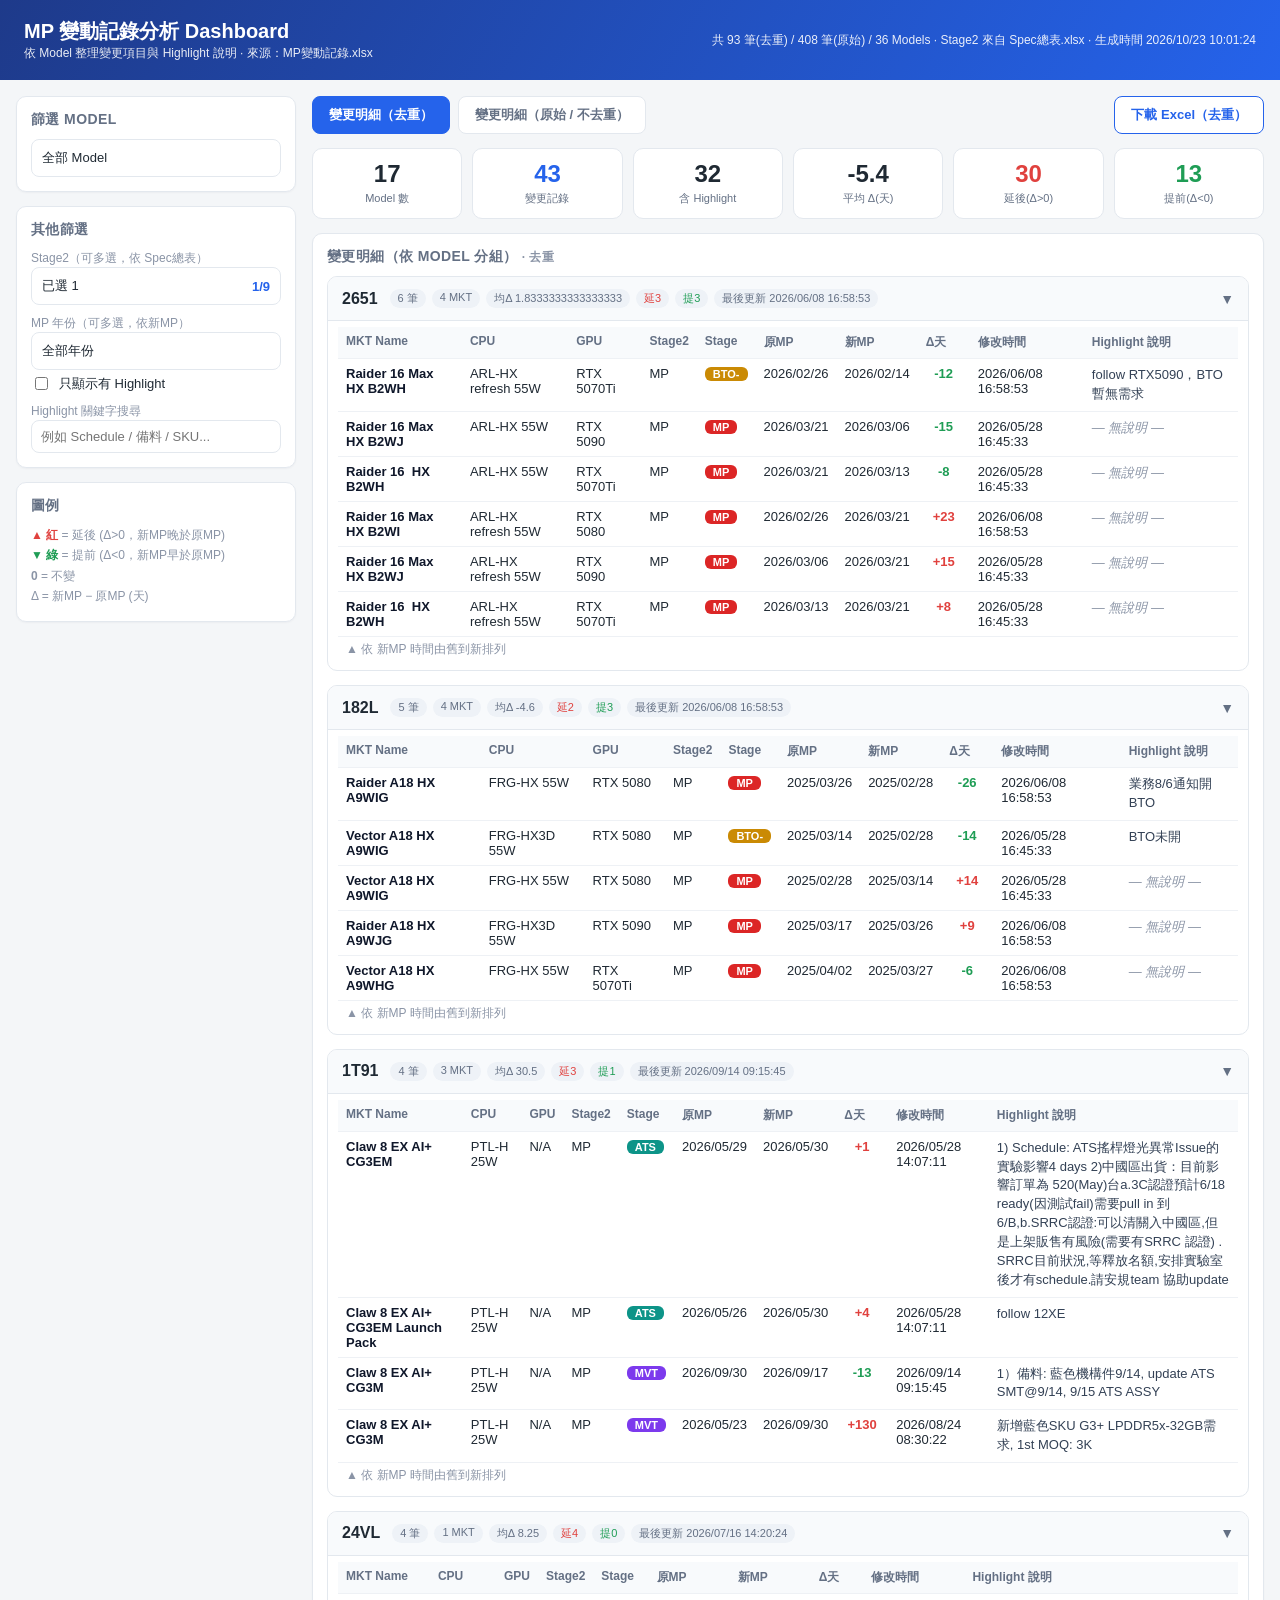
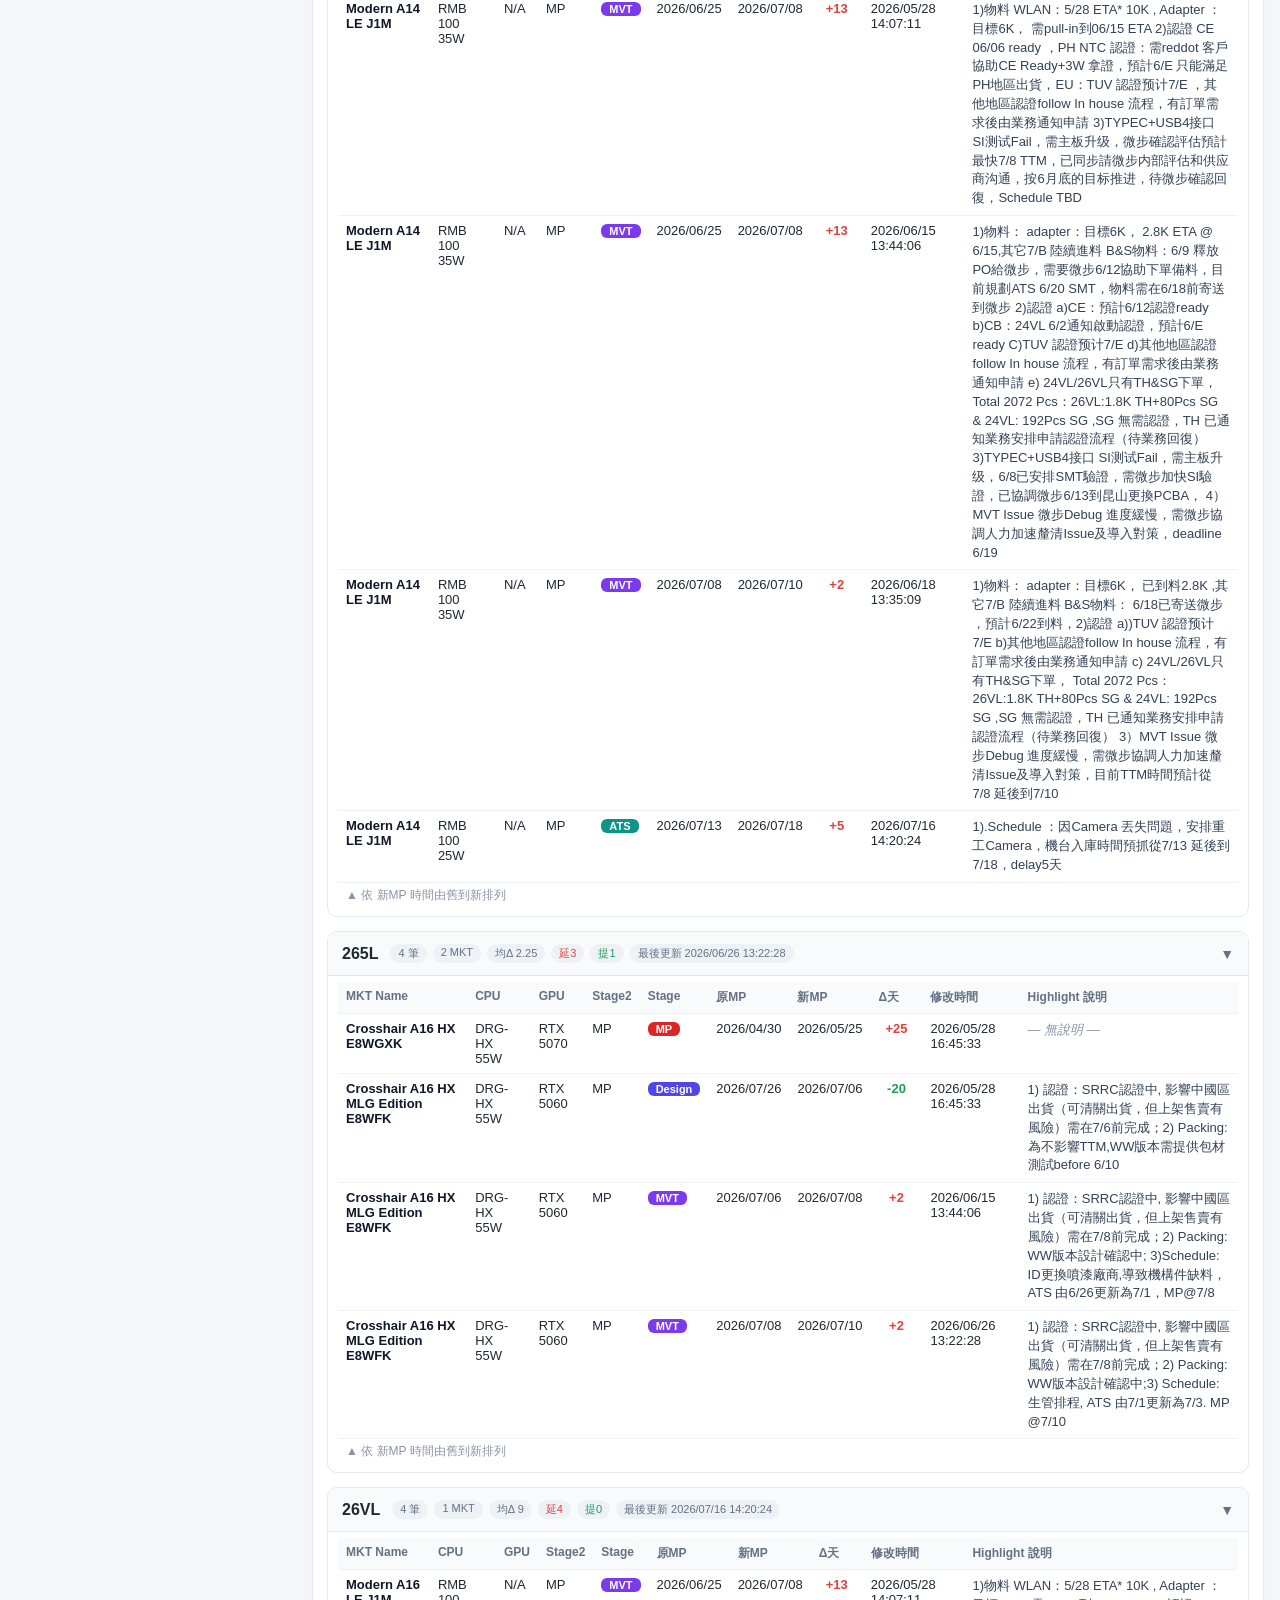
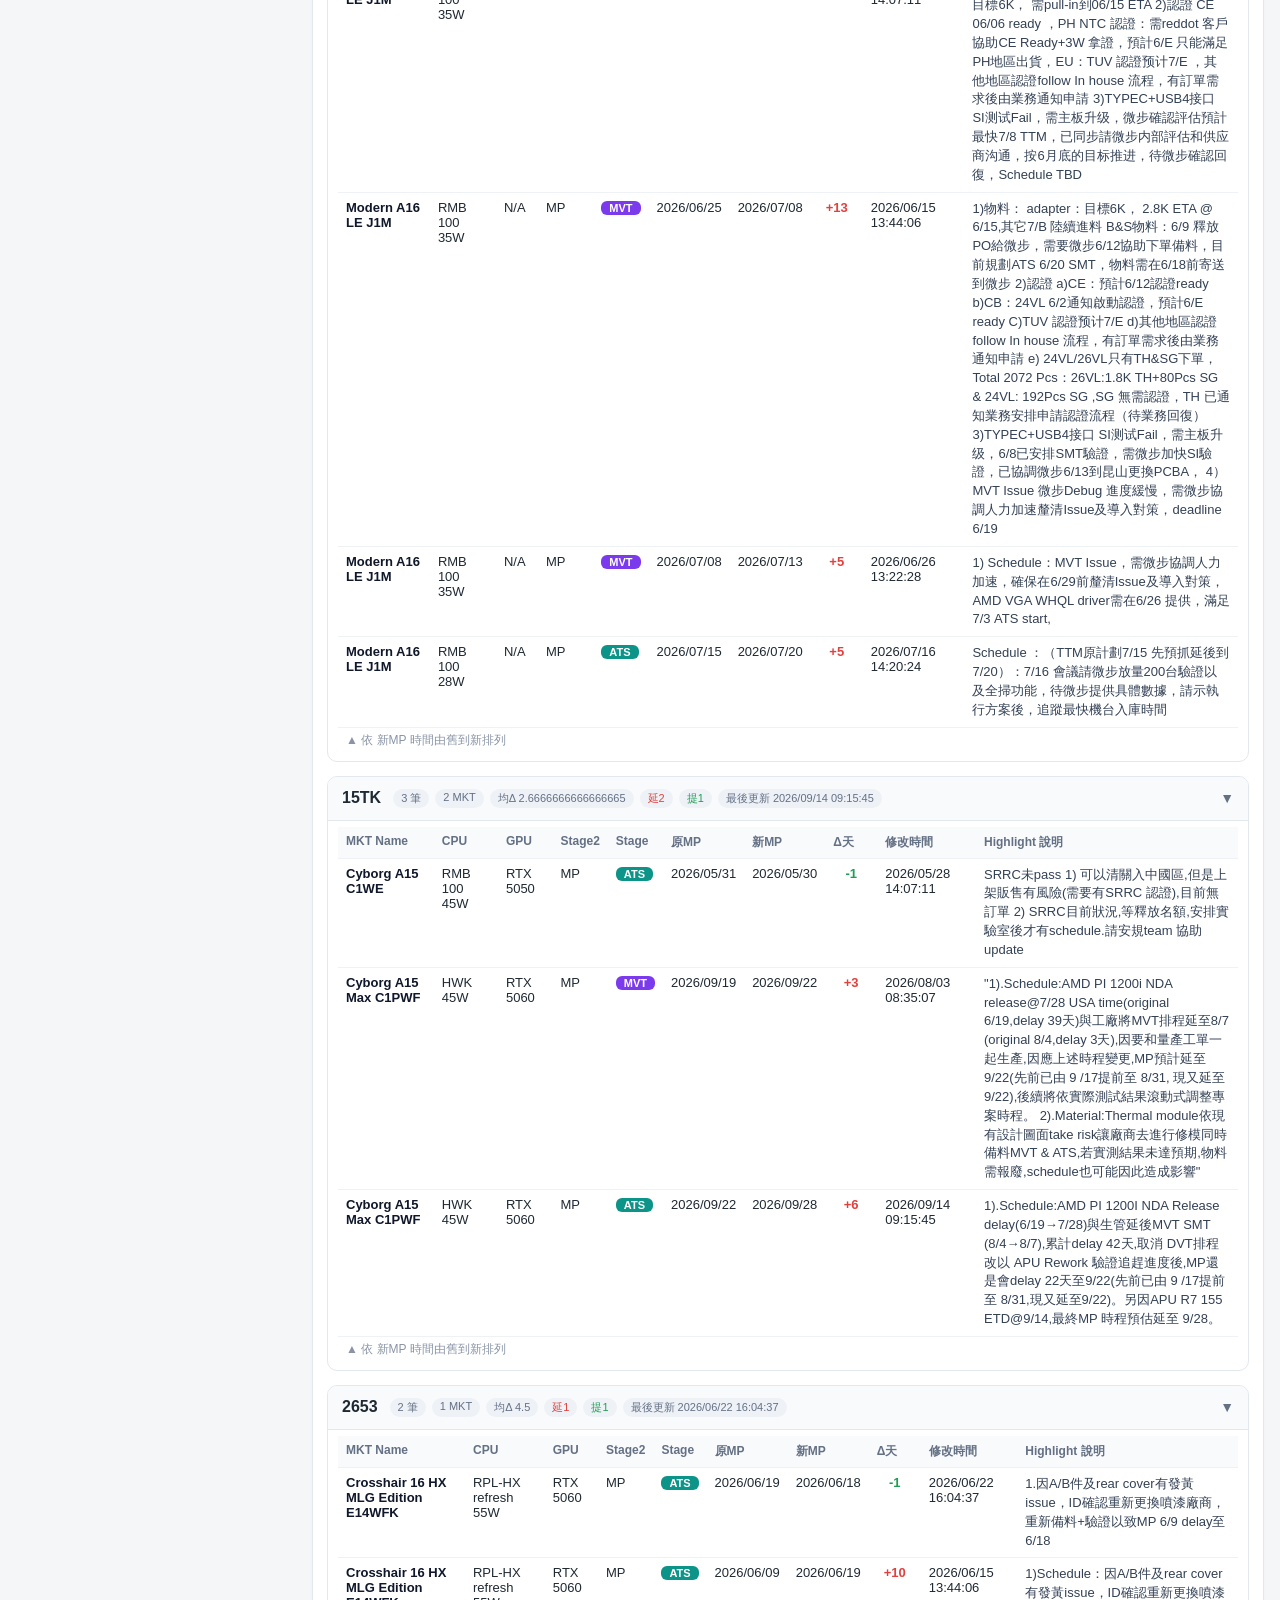
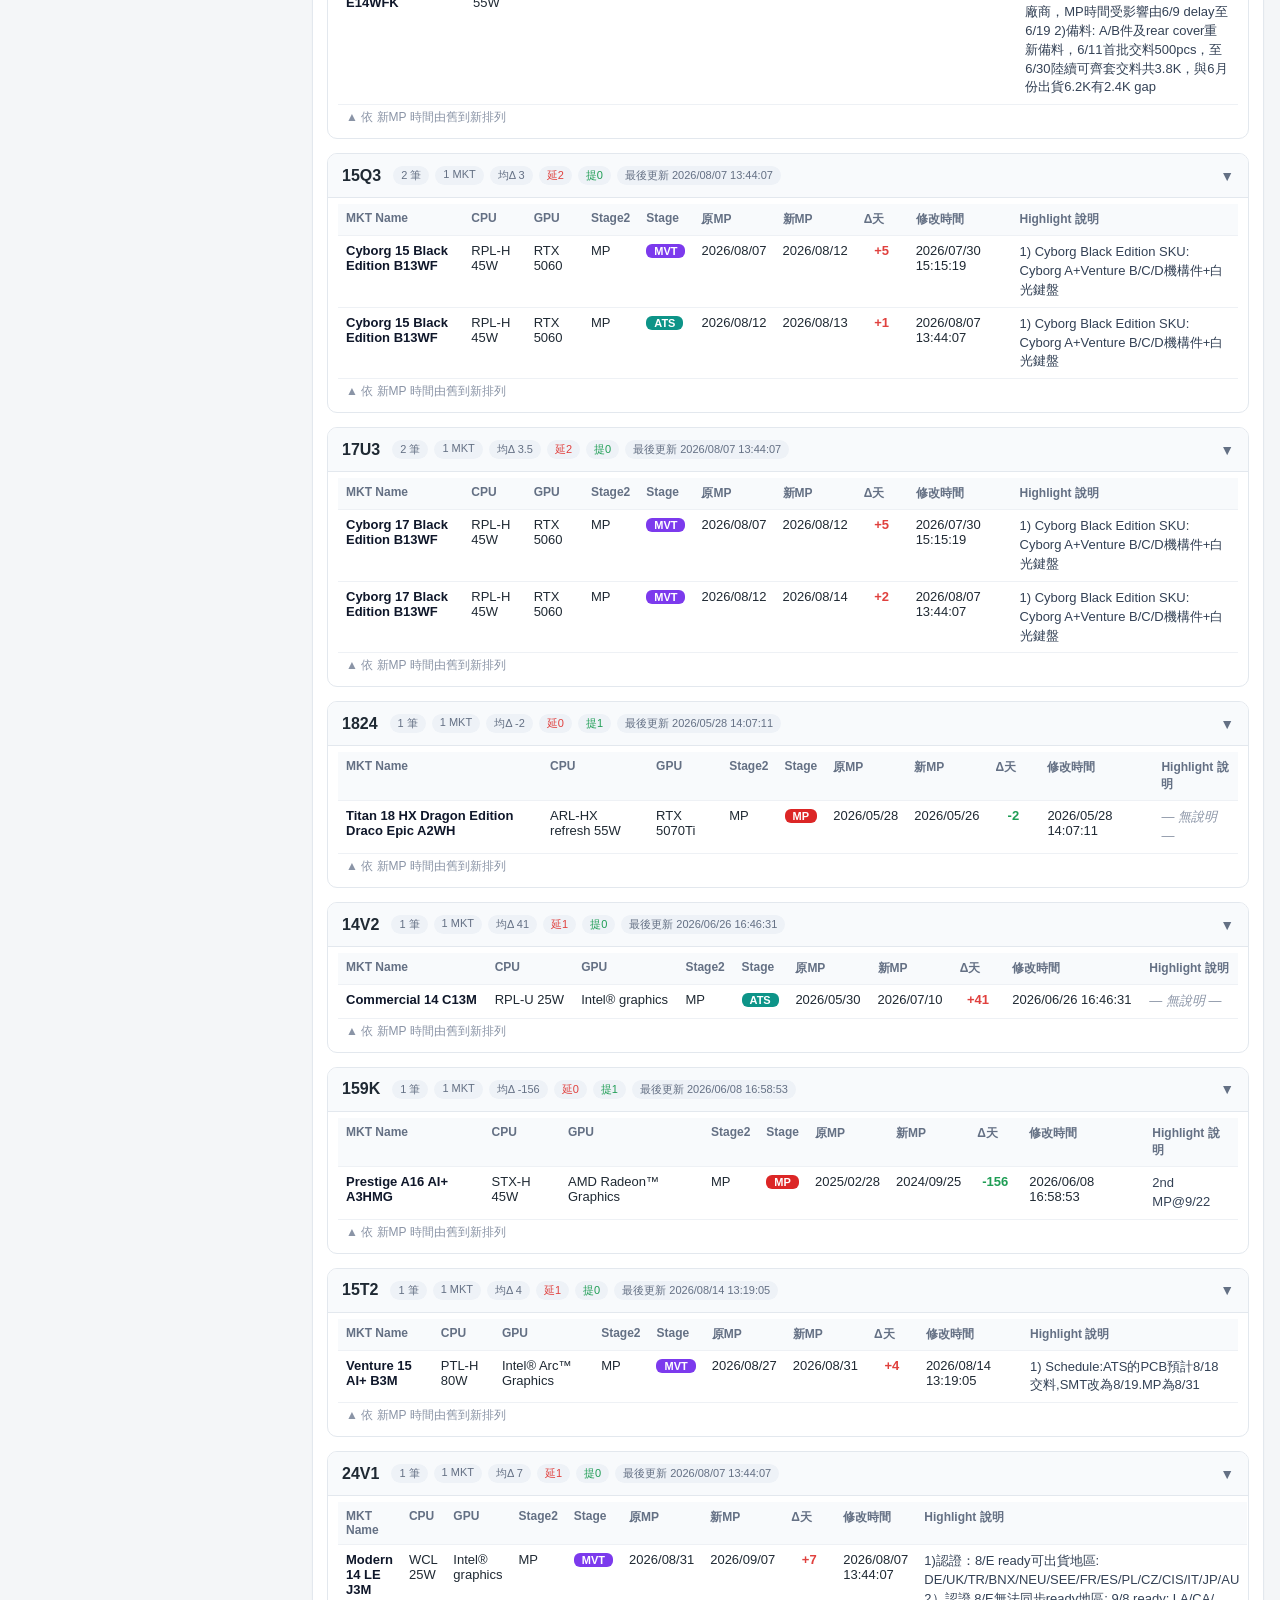
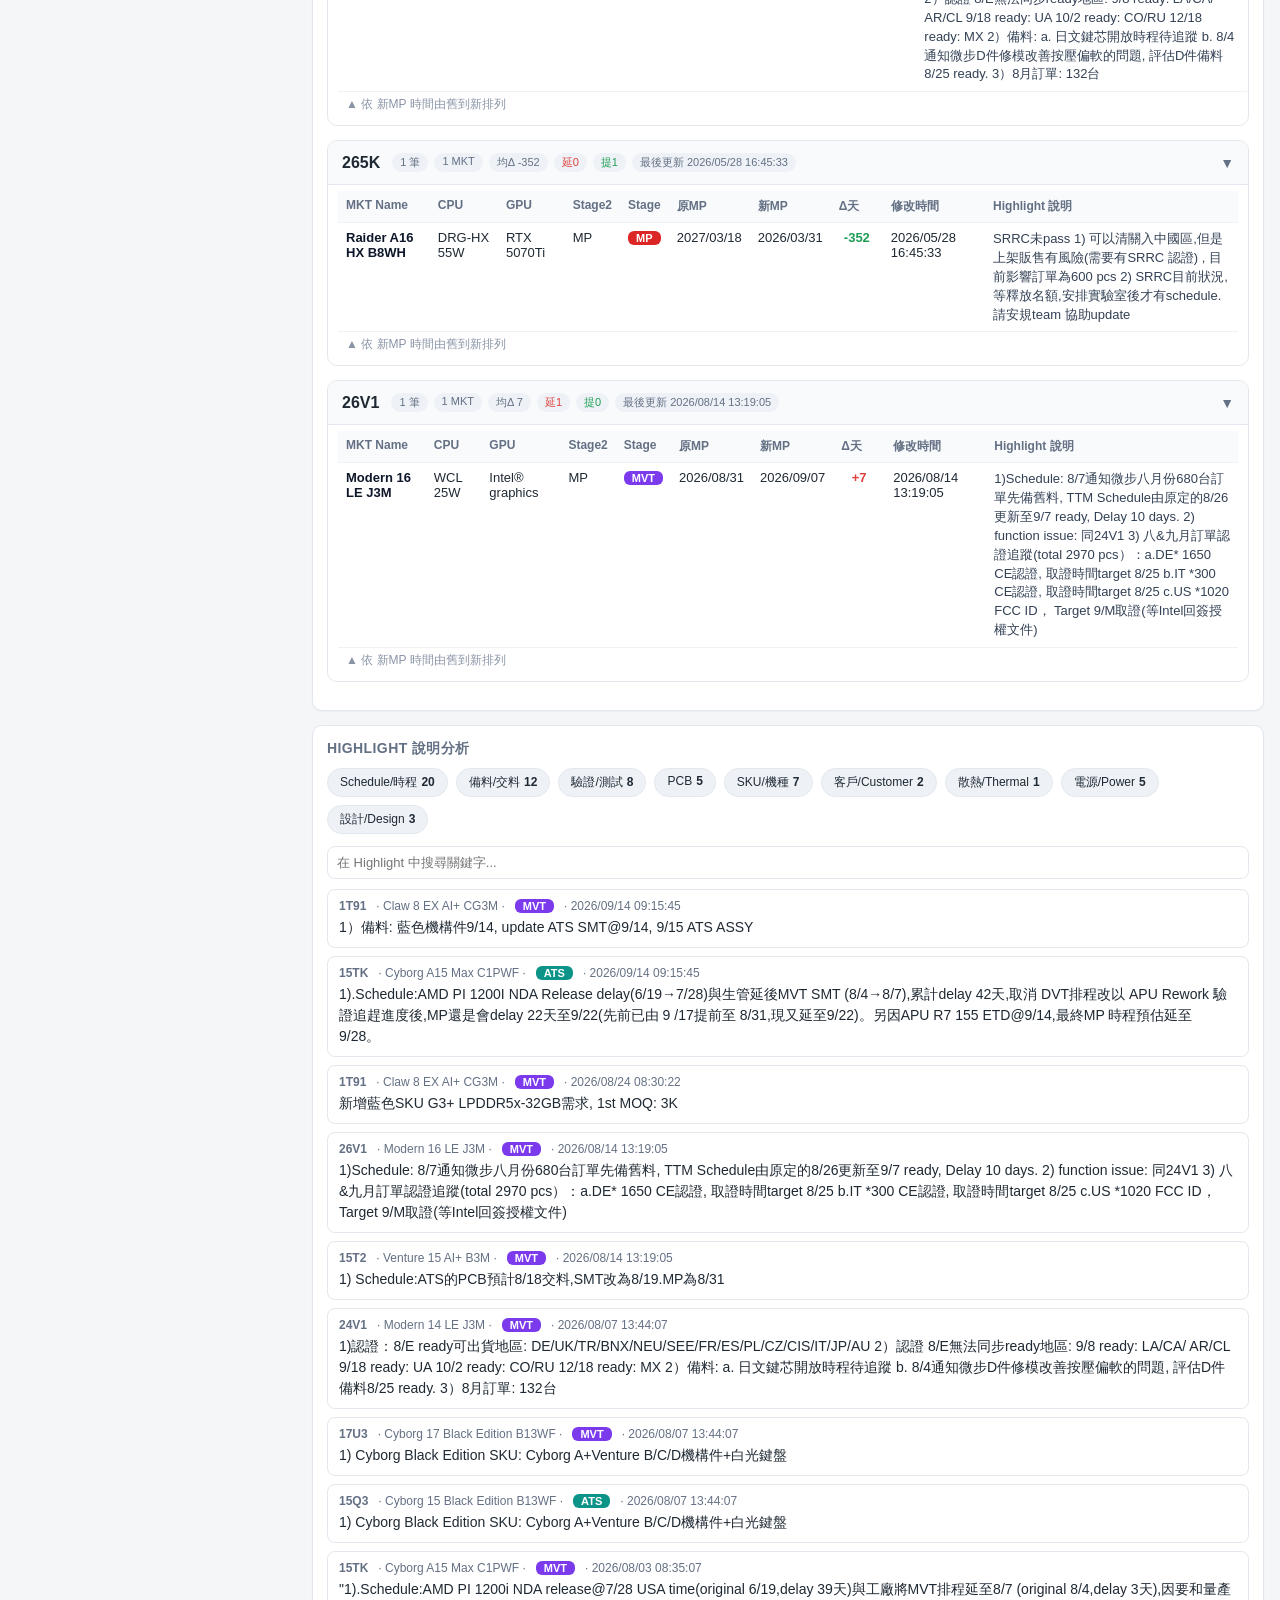
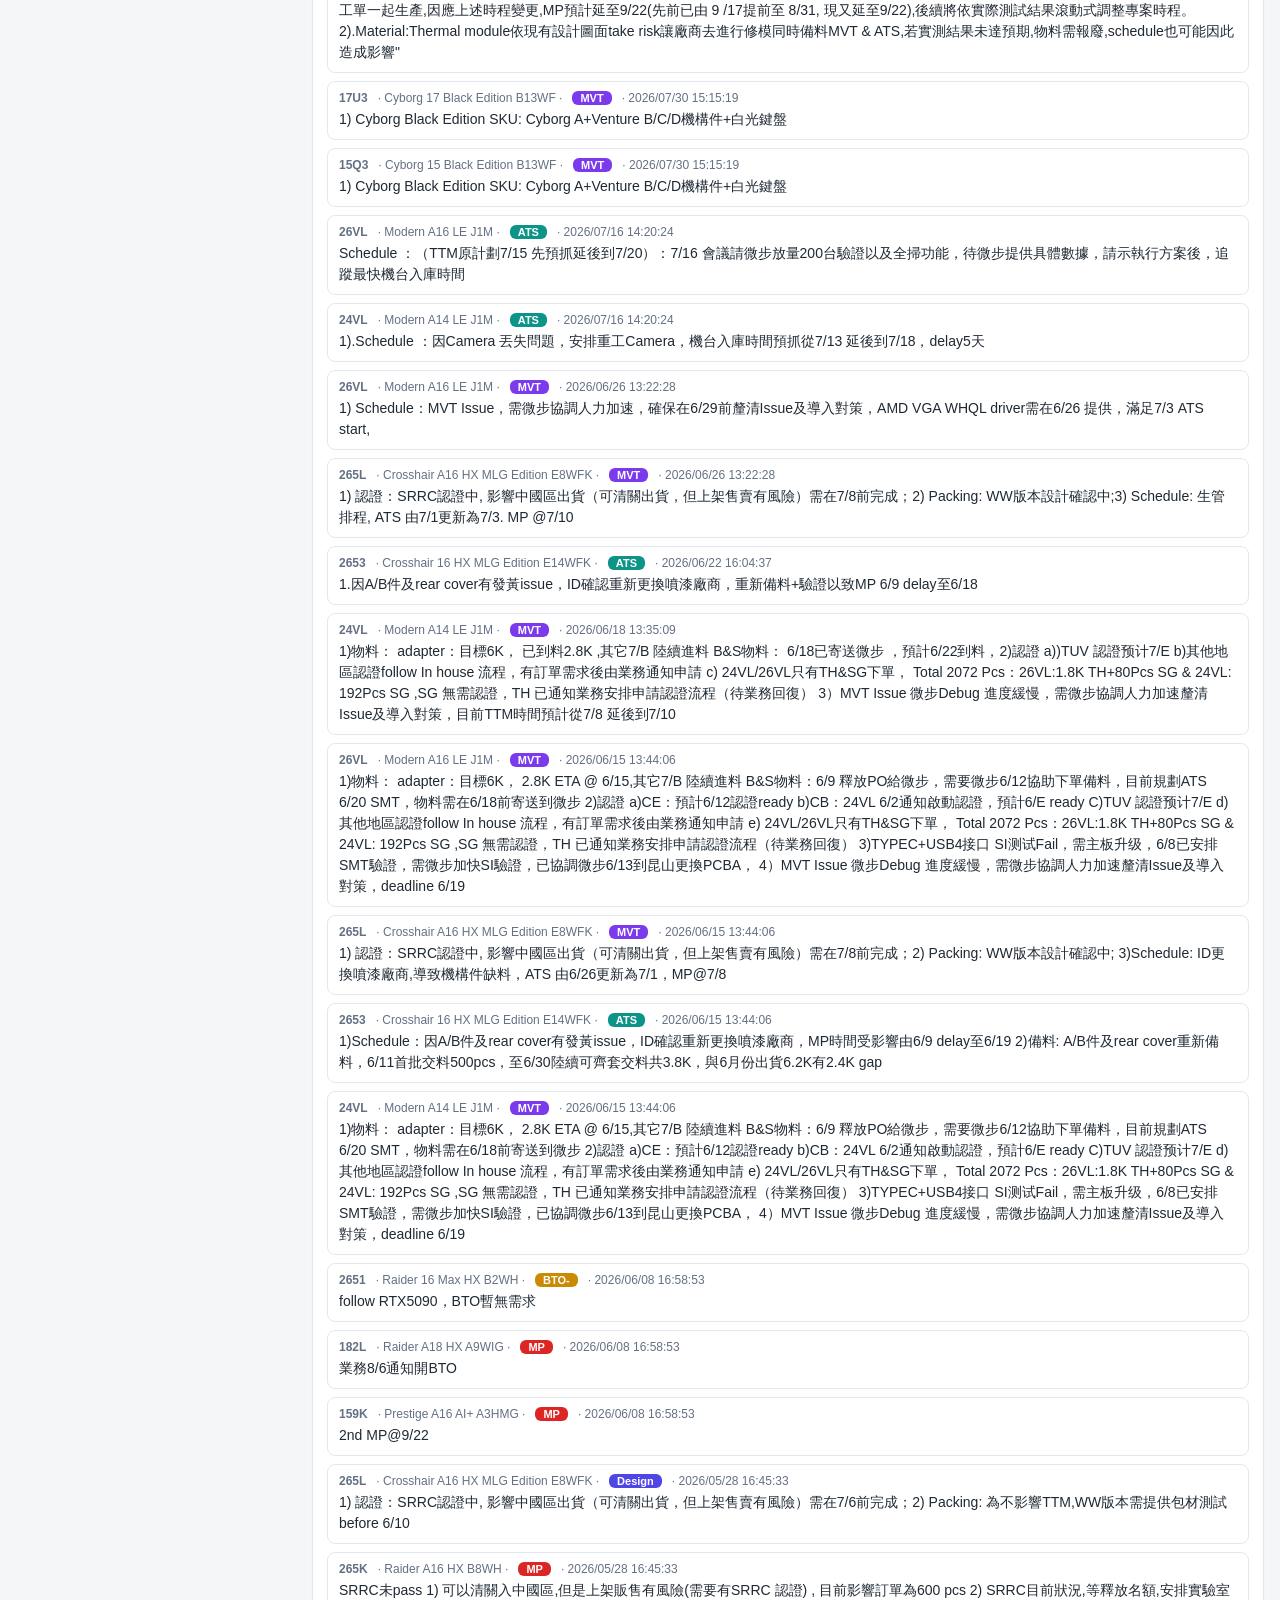
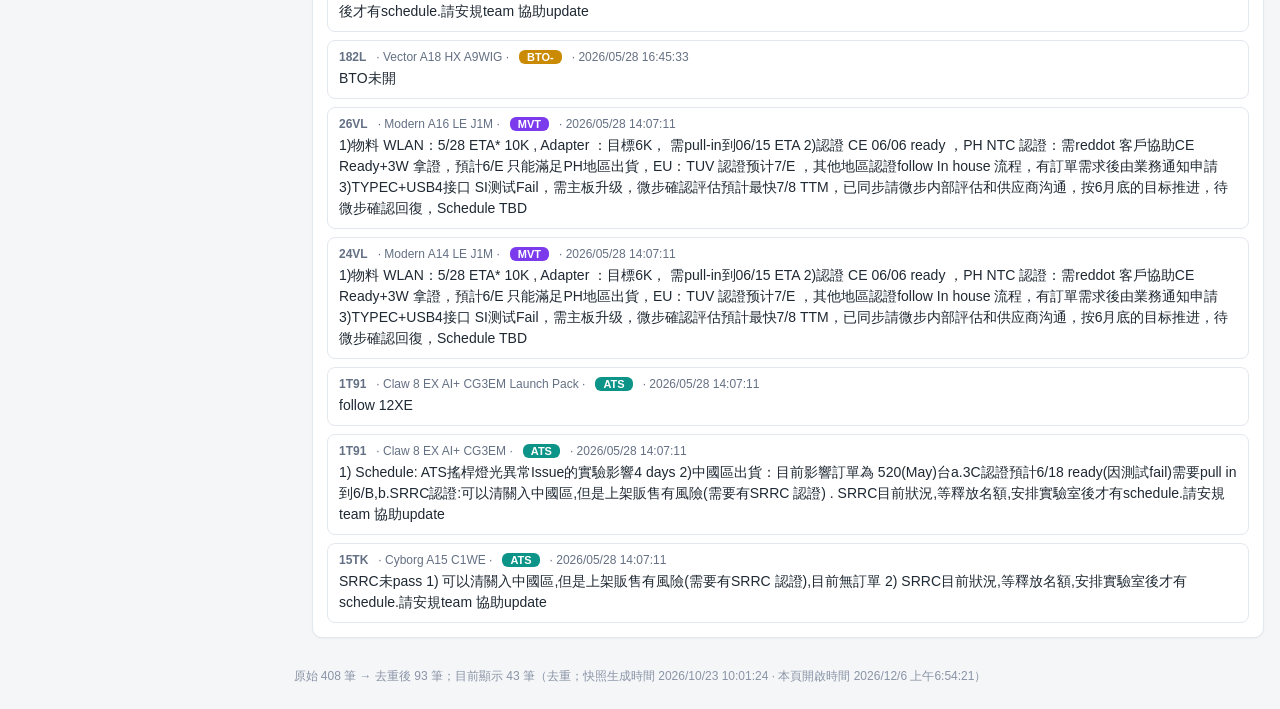
==== commit ac98c6ac: "Update NPI Dashboard 2026-10-23 10:01" ====
--- a/MP变动记录_dashboard.html
+++ b/MP变动记录_dashboard.html
@@ -177,7 +177,7 @@
 </div>
 <div class="foot" id="foot"></div>
 <script>
-const DATA = {"records": [{"model": "13Q5", "mkt": "Prestige 13 AI+ A4M", "cpu": "NVL-H 28W", "gpu": "Intel® Arc™ Graphics", "npm": "顏春梅", "stage": "EVT", "stage2": "EVT", "oldMP": "2026-12-31", "newMP": "2027-01-13", "delta": 13, "highlight": "1）schedule: EVT SMT dealy 2天（工廠排程要求物料9/28齊料，PCB 需10/7才能到料）；2）備料 PCB 150D 基材10/15 確認，if fail 170Dc 基材11/M PCB才會到料for 測試；3）GRL TBT sign FW gap 2W；", "hasHL": true, "modTime": "2026/10/03 19:54:33", "year": "2027"}, {"model": "13Q5", "mkt": "Prestige 13 AI+ A4M", "cpu": "NVL-H 28W", "gpu": "Intel® Arc™ Graphics", "npm": "顏春梅", "stage": "EVT", "stage2": "EVT", "oldMP": "2027-01-13", "newMP": "2027-03-05", "delta": 51, "highlight": "1）schedule: intel CPU delay schedule update；2）備料 PCB 150D 基材10/15 確認，if fail 170Dc 基材11/M PCB才會到料for 測試；", "hasHL": true, "modTime": "2026/10/15 13:14:21", "year": "2027"}, {"model": "13Q5", "mkt": "Prestige 13 AI+ A4M", "cpu": "NVL-H 28W", "gpu": "Intel® Arc™ Graphics", "npm": "顏春梅", "stage": "EVT", "stage2": "EVT", "oldMP": "2027-03-05", "newMP": "2027-02-05", "delta": -28, "highlight": "1.NPI schedule: ATS for 16C/14C/8C(1/26~2/5 RD&工廠春節需配合加班，海關放假影響出貨） 2.备料: MVT DQA 測試一周需PCB risk buy 3.软体:TBT sign FW Gap 4W(PV SW release@ WW03-05’27 FV 無測試時間) 4.認證:N/A", "hasHL": true, "modTime": "2026/10/22 14:51:15", "year": "2027"}, {"model": "13Q5", "mkt": "Prestige 13 AI+ A4M", "cpu": "NVL-H 28W", "gpu": "Intel® Arc™ Graphics", "npm": "顏春梅", "stage": "EVT", "stage2": "EVT", "oldMP": "2027-02-05", "newMP": "2027-03-05", "delta": 28, "highlight": "", "hasHL": false, "modTime": "2026/10/22 17:27:26", "year": "2027"}, {"model": "14T3", "mkt": "Prestige N14 AI+ D1M", "cpu": "N1 35W", "gpu": "N/A", "npm": "倪嬌嬌", "stage": "MVT", "stage2": "MVT", "oldMP": "2026-10-26", "newMP": "2026-11-23", "delta": 28, "highlight": "1) Schedule:  a. MVT拆分兩次SMT搭配PS software作驗證 b. 量產software更新時間至10/16, update ATS@11/9. 2)備料：量產交料2.8k HQ23, 最新MP*1K交期回復在12/M（follow leading customer）交料, 與ATS start Gap 2個月, 採購協助push廠商交期中", "hasHL": true, "modTime": "2026/08/07 13:44:07", "year": "2026"}, {"model": "14T3", "mkt": "Prestige N14 AI+ D1M", "cpu": "N1 35W", "gpu": "N/A", "npm": "倪嬌嬌", "stage": "MVT", "stage2": "MVT", "oldMP": "2026-11-23", "newMP": "2027-01-25", "delta": 63, "highlight": "1)備料：a. 2.8K panel: SDC update因PCB物料短缺會delay至11/M ETD, 影響2nd MP時間約1 week , 仍在請廠商pull in中 2）Schedule: NV FD software時間可能會delay到week 12/14, 預抓1 week準備Software, 2 weeks DQA測試後, 1/11 ATS start", "hasHL": true, "modTime": "2026/10/22 14:51:15", "year": "2027"}, {"model": "14T3", "mkt": "Prestige N14 Spark D1M", "cpu": "N1 35W", "gpu": "N/A", "npm": "倪嬌嬌", "stage": "MVT", "stage2": "(未匹配)", "oldMP": "2026-09-14", "newMP": "2026-10-26", "delta": 42, "highlight": "1) Schedule: NV update BSP時間Factory drop final ETA@10/6, 更新ATS start@10/13 2)備料： 2.8K panel的驗證 follow leading customer, 交料plan:a. 1st MP lot: 1K 數量, 型號HQ15, 九月份交料(同步Leading customers量產交料時間 具體九月份ETD日期還在追蹤中. b. Others order: 需轉型號至HQxx, 十一月份交料", "hasHL": true, "modTime": "2026/06/18 13:35:09", "year": "2026"}, {"model": "14T4", "mkt": "Prestige 14 AI+ D4MG", "cpu": "NVL-H 30W", "gpu": "Intel® Arc™ Graphics", "npm": "朱芳芳", "stage": "DVT", "stage2": "(未匹配)", "oldMP": "2026-12-25", "newMP": "2026-12-31", "delta": 6, "highlight": "", "hasHL": false, "modTime": "2026/08/24 08:30:22", "year": "2026"}, {"model": "14T4", "mkt": "Prestige 14 AI+ D4MG", "cpu": "NVL-H 30W", "gpu": "Intel® Arc™ Graphics", "npm": "朱芳芳", "stage": "EVT", "stage2": "(未匹配)", "oldMP": "2026-12-31", "newMP": "2027-01-11", "delta": 11, "highlight": "", "hasHL": false, "modTime": "2026/09/14 09:15:45", "year": "2027"}, {"model": "14T4", "mkt": "Prestige 14 AI+ D4MG", "cpu": "NVL-H 30W", "gpu": "Intel® Arc™ Graphics", "npm": "朱芳芳", "stage": "EVT", "stage2": "(未匹配)", "oldMP": "2027-01-11", "newMP": "2027-02-26", "delta": 46, "highlight": "", "hasHL": false, "modTime": "2026/10/15 13:14:21", "year": "2027"}, {"model": "14V2", "mkt": "Commercial 14 C13M", "cpu": "RPL-U 25W", "gpu": "Intel® graphics", "npm": "杜晨光", "stage": "ATS", "stage2": "MP", "oldMP": "2026-05-30", "newMP": "2026-07-10", "delta": 41, "highlight": "", "hasHL": false, "modTime": "2026/06/26 16:46:31", "year": "2026"}, {"model": "14W1", "mkt": "Modern 14S H3M", "cpu": "WCL 25W", "gpu": "Intel® graphics", "npm": "許婕", "stage": "DVT", "stage2": "DVT", "oldMP": "2027-01-22", "newMP": "2027-01-25", "delta": 3, "highlight": "因interposer卡交期delay，0B出圖時間有delay風險，已請power RD與廠商協商採用快掃方式優先確認layout相關測項，10/21確認CPU VRTT 測試結果再來確認0B出圖時間是否調整", "hasHL": true, "modTime": "2026/10/15 13:14:21", "year": "2027"}, {"model": "159K", "mkt": "Prestige A16 AI+ A3HMG", "cpu": "STX-H 45W", "gpu": "AMD Radeon™ Graphics", "npm": "倪嬌嬌", "stage": "MP", "stage2": "MP", "oldMP": "2025-02-28", "newMP": "2024-09-25", "delta": -156, "highlight": "2nd MP@9/22", "hasHL": true, "modTime": "2026/06/08 16:58:53", "year": "2024"}, {"model": "15Q3", "mkt": "Cyborg 15 Black Edition B13WF", "cpu": "RPL-H 45W", "gpu": "RTX 5060", "npm": "楊淑賢", "stage": "MVT", "stage2": "MP", "oldMP": "2026-08-07", "newMP": "2026-08-12", "delta": 5, "highlight": "1) Cyborg Black Edition SKU: Cyborg A+Venture B/C/D機構件+白光鍵盤", "hasHL": true, "modTime": "2026/07/30 15:15:19", "year": "2026"}, {"model": "15Q3", "mkt": "Cyborg 15 Black Edition B13WF", "cpu": "RPL-H 45W", "gpu": "RTX 5060", "npm": "楊淑賢", "stage": "ATS", "stage2": "MP", "oldMP": "2026-08-12", "newMP": "2026-08-13", "delta": 1, "highlight": "1) Cyborg Black Edition SKU: Cyborg A+Venture B/C/D機構件+白光鍵盤", "hasHL": true, "modTime": "2026/08/07 13:44:07", "year": "2026"}, {"model": "15QL", "mkt": "Cyborg A15 AI+ B3HWGKG", "cpu": "KRK-H 45W", "gpu": "RTX 5070", "npm": "朱芳芳", "stage": "BTO-", "stage2": "Pending", "oldMP": "2025-08-18", "newMP": "2025-06-21", "delta": -58, "highlight": "", "hasHL": false, "modTime": "2026/05/28 16:45:33", "year": "2025"}, {"model": "15T2", "mkt": "Venture 15 AI+ B3M", "cpu": "PTL-H 80W", "gpu": "Intel® Arc™ Graphics", "npm": "李文欽", "stage": "MVT", "stage2": "MP", "oldMP": "2026-08-27", "newMP": "2026-08-31", "delta": 4, "highlight": "1) Schedule:ATS的PCB預計8/18交料,SMT改為8/19.MP為8/31", "hasHL": true, "modTime": "2026/08/14 13:19:05", "year": "2026"}, {"model": "15TK", "mkt": "Cyborg A15 C1PWE", "cpu": "HWK 45W", "gpu": "RTX 5050", "npm": "蔡東宏", "stage": "DVT", "stage2": "Pending", "oldMP": "2026-09-29", "newMP": "2026-08-31", "delta": -29, "highlight": "1).Schedule:R7-155優先進行ATS,以 8 月底 MP 為目標,其餘APU sku在9月進行ATS C/R 2). Material:Thermal module將依現有設計圖面take risk讓廠商去進行修模同時備料MVT & ATS,若實測驗證結果未達預期,物料需報廢,schedule也可能因此造成影響", "hasHL": true, "modTime": "2026/06/22 16:04:37", "year": "2026"}, {"model": "15TK", "mkt": "Cyborg A15 C1WE", "cpu": "RMB 100 45W", "gpu": "RTX 5050", "npm": "蔡東宏", "stage": "ATS", "stage2": "MP", "oldMP": "2026-05-31", "newMP": "2026-05-30", "delta": -1, "highlight": "SRRC未pass 1) 可以清關入中國區,但是上架販售有風險(需要有SRRC 認證),目前無訂單 2) SRRC目前狀況,等釋放名額,安排實驗室後才有schedule.請安規team 協助update", "hasHL": true, "modTime": "2026/05/28 14:07:11", "year": "2026"}, {"model": "15TK", "mkt": "Cyborg A15 Max C1PWE", "cpu": "HWK 45W", "gpu": "RTX 5050", "npm": "蔡東宏", "stage": "DVT", "stage2": "BTO-", "oldMP": "2026-09-17", "newMP": "2026-08-31", "delta": -17, "highlight": "1).Schedule:R7-155優先進行ATS,以 8 月底 MP 為目標,其餘APU sku在9月進行ATS C/R 2). Material:Thermal module將依現有設計圖面take risk讓廠商去進行修模同時備料MVT & ATS,若實測驗證結果未達預期,物料需報廢,schedule也可能因此造成影響", "hasHL": true, "modTime": "2026/06/22 16:04:37", "year": "2026"}, {"model": "15TK", "mkt": "Cyborg A15 Max C1PWE", "cpu": "HWK 45W", "gpu": "RTX 5050", "npm": "蔡東宏", "stage": "DVT", "stage2": "BTO-", "oldMP": "2026-09-07", "newMP": "2026-09-14", "delta": 7, "highlight": "1).Schedule: AMD 將PI 1200I NDA Release 再延至7/17(Delay 4W),因專案僅有一個MVT stage,工廠& DQA需完整驗證,若測試順利,MP 預計延後 2週至 9/14 (先前已由9 月底提前至8/31,現又延至9/14),後續將依實際測試結果滾動式調整時程。 2).Material: Thermal module依現有設計圖面take risk讓廠商去進行修模同時備料MVT & ATS, 若實測結果未達預期,物料需報廢,schedule也可能因此造成影響", "hasHL": true, "modTime": "2026/07/10 08:18:13", "year": "2026"}, {"model": "15TK", "mkt": "Cyborg A15 Max C1PWE", "cpu": "HWK 45W", "gpu": "RTX 5050", "npm": "蔡東宏", "stage": "DVT", "stage2": "BTO-", "oldMP": "2026-09-14", "newMP": "2026-09-19", "delta": 5, "highlight": "1).Schedule: AMD 將PI 1200I NDA Release 再延至7/22(較原時程delay 33天),因需搭配新的PI code & driver且專案僅有一個MVT stage,工廠& DQA需完整驗證,若測試順利,MP預計延後至9/19 (先前已由 9 月底提前至 8/31, 現又延至9/19),後續將依實際測試結果滾動式調整專案時程。  2).Material: Thermal module依現有設計圖面take risk讓廠商去進行修模同時備料MVT & ATS, 若實測結果未達預期,物料需報廢,schedule也可能因此造成影響", "hasHL": true, "modTime": "2026/07/17 11:04:53", "year": "2026"}, {"model": "15TK", "mkt": "Cyborg A15 Max C1PWE", "cpu": "HWK 45W", "gpu": "RTX 5050", "npm": "蔡東宏", "stage": "MVT", "stage2": "BTO-", "oldMP": "2026-09-19", "newMP": "2026-09-22", "delta": 3, "highlight": "1).Schedule:AMD PI 1200i NDA release@7/28 USA time(original 6/19,delay 39天)與工廠將MVT排程延至8/7 (original 8/4,delay 3天),因要和量產工單一起生產,因應上述時程變更,MP預計延至9/22(先前已由 9 /17提前至 8/31, 現又延至9/22),後續將依實際測試結果滾動式調整專案時程。  2).Material:Thermal module依現有設計圖面take risk讓廠商去進行修模同時備料MVT & ATS,若實測結果未達預期,物料需報廢,schedule也可能因此造成影響", "hasHL": true, "modTime": "2026/08/03 08:35:07", "year": "2026"}, {"model": "15TK", "mkt": "Cyborg A15 Max C1PWF", "cpu": "HWK 45W", "gpu": "RTX 5060", "npm": "蔡東宏", "stage": "MVT", "stage2": "MP", "oldMP": "2026-09-19", "newMP": "2026-09-22", "delta": 3, "highlight": "\"1).Schedule:AMD PI 1200i NDA release@7/28 USA time(original 6/19,delay 39天)與工廠將MVT排程延至8/7 (original 8/4,delay 3天),因要和量產工單一起生產,因應上述時程變更,MP預計延至9/22(先前已由 9 /17提前至 8/31, 現又延至9/22),後續將依實際測試結果滾動式調整專案時程。  2).Material:Thermal module依現有設計圖面take risk讓廠商去進行修模同時備料MVT & ATS,若實測結果未達預期,物料需報廢,schedule也可能因此造成影響\"", "hasHL": true, "modTime": "2026/08/03 08:35:07", "year": "2026"}, {"model": "15TK", "mkt": "Cyborg A15 Max C1PWF", "cpu": "HWK 45W", "gpu": "RTX 5060", "npm": "蔡東宏", "stage": "ATS", "stage2": "MP", "oldMP": "2026-09-22", "newMP": "2026-09-28", "delta": 6, "highlight": "1).Schedule:AMD PI 1200I NDA Release delay(6/19→7/28)與生管延後MVT SMT (8/4→8/7),累計delay 42天,取消 DVT排程改以 APU Rework 驗證追趕進度後,MP還是會delay 22天至9/22(先前已由 9 /17提前至 8/31,現又延至9/22)。另因APU R7 155 ETD@9/14,最終MP 時程預估延至 9/28。", "hasHL": true, "modTime": "2026/09/14 09:15:45", "year": "2026"}, {"model": "17U3", "mkt": "Cyborg 17 Black Edition B13WF", "cpu": "RPL-H 45W", "gpu": "RTX 5060", "npm": "楊淑賢", "stage": "MVT", "stage2": "MP", "oldMP": "2026-08-07", "newMP": "2026-08-12", "delta": 5, "highlight": "1) Cyborg Black Edition SKU: Cyborg A+Venture B/C/D機構件+白光鍵盤", "hasHL": true, "modTime": "2026/07/30 15:15:19", "year": "2026"}, {"model": "17U3", "mkt": "Cyborg 17 Black Edition B13WF", "cpu": "RPL-H 45W", "gpu": "RTX 5060", "npm": "楊淑賢", "stage": "MVT", "stage2": "MP", "oldMP": "2026-08-12", "newMP": "2026-08-14", "delta": 2, "highlight": "1) Cyborg Black Edition SKU: Cyborg A+Venture B/C/D機構件+白光鍵盤", "hasHL": true, "modTime": "2026/08/07 13:44:07", "year": "2026"}, {"model": "1824", "mkt": "Titan 18 HX Dragon Edition Draco Epic A2WH", "cpu": "ARL-HX refresh 55W", "gpu": "RTX 5070Ti", "npm": "許婕", "stage": "MP", "stage2": "MP", "oldMP": "2026-05-28", "newMP": "2026-05-26", "delta": -2, "highlight": "", "hasHL": false, "modTime": "2026/05/28 14:07:11", "year": "2026"}, {"model": "182L", "mkt": "Raider A18 HX A9WIG", "cpu": "FRG-HX 55W", "gpu": "RTX 5080", "npm": "蔡東宏", "stage": "MP", "stage2": "MP", "oldMP": "2025-03-26", "newMP": "2025-02-28", "delta": -26, "highlight": "業務8/6通知開BTO", "hasHL": true, "modTime": "2026/06/08 16:58:53", "year": "2025"}, {"model": "182L", "mkt": "Raider A18 HX A9WJG", "cpu": "FRG-HX3D 55W", "gpu": "RTX 5090", "npm": "蔡東宏", "stage": "MP", "stage2": "MP", "oldMP": "2025-03-17", "newMP": "2025-03-26", "delta": 9, "highlight": "", "hasHL": false, "modTime": "2026/06/08 16:58:53", "year": "2025"}, {"model": "182L", "mkt": "Vector A18 HX A9WHG", "cpu": "FRG-HX 55W", "gpu": "RTX 5070Ti", "npm": "蔡東宏", "stage": "MP", "stage2": "MP", "oldMP": "2025-04-02", "newMP": "2025-03-27", "delta": -6, "highlight": "", "hasHL": false, "modTime": "2026/06/08 16:58:53", "year": "2025"}, {"model": "182L", "mkt": "Vector A18 HX A9WIG", "cpu": "FRG-HX3D 55W", "gpu": "RTX 5080", "npm": "蔡東宏", "stage": "BTO-", "stage2": "MP", "oldMP": "2025-03-14", "newMP": "2025-02-28", "delta": -14, "highlight": "BTO未開", "hasHL": true, "modTime": "2026/05/28 16:45:33", "year": "2025"}, {"model": "182L", "mkt": "Vector A18 HX A9WIG", "cpu": "FRG-HX 55W", "gpu": "RTX 5080", "npm": "蔡東宏", "stage": "MP", "stage2": "MP", "oldMP": "2025-02-28", "newMP": "2025-03-14", "delta": 14, "highlight": "", "hasHL": false, "modTime": "2026/05/28 16:45:33", "year": "2025"}, {"model": "1851", "mkt": "Titan 18 HX B4WH", "cpu": "NVL-HX 55W", "gpu": "RTX 5070Ti", "npm": "高宇奇", "stage": "DVT", "stage2": "DVT", "oldMP": "2027-03-18", "newMP": "2027-03-15", "delta": -3, "highlight": "1) 1851 Titan & Raider取消原本 91.8Wh 的規劃，全系列統一採用 99Wh 電池，新開的99Wh電池開模與備料趕不上 1851 EVT，EVT 試產keep採用原本開案規劃的91.8Wh 電池，後續請電池廠商提供手工模樣品for ME RD於 MVT 前進行初步替換驗證.", "hasHL": true, "modTime": "2026/10/22 17:27:26", "year": "2027"}, {"model": "1862", "mkt": "Crosshair 18 Max HX B4WE", "cpu": "NVL-HX 55W", "gpu": "RTX 5050", "npm": "劉芬", "stage": "DVT", "stage2": "DVT", "oldMP": "2027-04-14", "newMP": "2027-03-30", "delta": -15, "highlight": "1)Schedule：1862 schedule Pull in，TTM 3/E，update ATS 3/31==>3/19，call help WHQL ready@3/30，gap 2W", "hasHL": true, "modTime": "2026/10/03 19:54:33", "year": "2027"}, {"model": "1862", "mkt": "Crosshair 18 Max HX B4WE", "cpu": "NVL-HX 55W", "gpu": "RTX 5050", "npm": "劉芬", "stage": "DVT", "stage2": "DVT", "oldMP": "2027-03-30", "newMP": "2027-04-05", "delta": 6, "highlight": "1.增加EVT-2 for NV機台（人力運送回台） 2.Fan&CosMX 80Wh Re-Pack認證影響BSMI取證時間", "hasHL": true, "modTime": "2026/10/22 14:51:15", "year": "2027"}, {"model": "1T91", "mkt": "Claw 8 EX AI+ CG3EM", "cpu": "PTL-H 25W", "gpu": "N/A", "npm": "楊淑賢", "stage": "ATS", "stage2": "MP", "oldMP": "2026-05-29", "newMP": "2026-05-30", "delta": 1, "highlight": "1) Schedule: ATS搖桿燈光異常Issue的實驗影響4 days 2)中國區出貨：目前影響訂單為 520(May)台a.3C認證預計6/18 ready(因測試fail)需要pull in 到6/B,b.SRRC認證:可以清關入中國區,但是上架販售有風險(需要有SRRC 認證) . SRRC目前狀況,等釋放名額,安排實驗室後才有schedule.請安規team 協助update", "hasHL": true, "modTime": "2026/05/28 14:07:11", "year": "2026"}, {"model": "1T91", "mkt": "Claw 8 EX AI+ CG3EM Launch Pack", "cpu": "PTL-H 25W", "gpu": "N/A", "npm": "楊淑賢", "stage": "ATS", "stage2": "MP", "oldMP": "2026-05-26", "newMP": "2026-05-30", "delta": 4, "highlight": "follow 12XE", "hasHL": true, "modTime": "2026/05/28 14:07:11", "year": "2026"}, {"model": "1T91", "mkt": "Claw 8 EX AI+ CG3M", "cpu": "PTL-H 25W", "gpu": "N/A", "npm": "楊淑賢", "stage": "MVT", "stage2": "MP", "oldMP": "2026-05-23", "newMP": "2026-09-30", "delta": 130, "highlight": "新增藍色SKU G3+ LPDDR5x-32GB需求, 1st MOQ: 3K", "hasHL": true, "modTime": "2026/08/24 08:30:22", "year": "2026"}, {"model": "1T91", "mkt": "Claw 8 EX AI+ CG3M", "cpu": "PTL-H 25W", "gpu": "N/A", "npm": "楊淑賢", "stage": "MVT", "stage2": "MP", "oldMP": "2026-09-30", "newMP": "2026-09-17", "delta": -13, "highlight": "1）備料: 藍色機構件9/14, update ATS SMT@9/14, 9/15 ATS ASSY", "hasHL": true, "modTime": "2026/09/14 09:15:45", "year": "2026"}, {"model": "24V1", "mkt": "Modern 14 LE J3M", "cpu": "WCL 25W", "gpu": "Intel® graphics", "npm": "倪嬌嬌", "stage": "MVT", "stage2": "MP", "oldMP": "2026-08-31", "newMP": "2026-09-07", "delta": 7, "highlight": "1)認證：8/E ready可出貨地區:  DE/UK/TR/BNX/NEU/SEE/FR/ES/PL/CZ/CIS/IT/JP/AU 2）認證 8/E無法同步ready地區:  9/8 ready: LA/CA/ AR/CL  9/18 ready: UA 10/2 ready: CO/RU 12/18 ready: MX 2）備料: a. 日文鍵芯開放時程待追蹤 b. 8/4通知微步D件修模改善按壓偏軟的問題, 評估D件備料8/25 ready. 3）8月訂單: 132台", "hasHL": true, "modTime": "2026/08/07 13:44:07", "year": "2026"}, {"model": "24VL", "mkt": "Modern A14 LE J1M", "cpu": "RMB 100 35W", "gpu": "N/A", "npm": "杜晨光", "stage": "MVT", "stage2": "MP", "oldMP": "2026-06-25", "newMP": "2026-07-08", "delta": 13, "highlight": "1)物料 WLAN：5/28 ETA* 10K ,   Adapter ：目標6K， 需pull-in到06/15  ETA 2)認證  CE 06/06 ready ，PH  NTC 認證：需reddot 客戶協助CE Ready+3W 拿證，預計6/E 只能滿足PH地區出貨，EU：TUV 認證预计7/E ，其他地區認證follow  In house 流程，有訂單需求後由業務通知申請 3)TYPEC+USB4接口 SI测试Fail，需主板升级，微步確認評估預計最快7/8 TTM，已同步請微步内部評估和供应商沟通，按6月底的目标推进，待微步確認回復，Schedule TBD", "hasHL": true, "modTime": "2026/05/28 14:07:11", "year": "2026"}, {"model": "24VL", "mkt": "Modern A14 LE J1M", "cpu": "RMB 100 35W", "gpu": "N/A", "npm": "杜晨光", "stage": "MVT", "stage2": "MP", "oldMP": "2026-06-25", "newMP": "2026-07-08", "delta": 13, "highlight": "1)物料： adapter：目標6K， 2.8K ETA @ 6/15,其它7/B 陸續進料 B&S物料：6/9 釋放PO給微步，需要微步6/12協助下單備料，目前規劃ATS 6/20 SMT，物料需在6/18前寄送到微步 2)認證   a)CE：預計6/12認證ready  b)CB：24VL 6/2通知啟動認證，預計6/E ready  C)TUV 認證预计7/E  d)其他地區認證follow In house 流程，有訂單需求後由業務通知申請 e) 24VL/26VL只有TH&SG下單， Total 2072 Pcs：26VL:1.8K TH+80Pcs SG & 24VL: 192Pcs SG  ,SG 無需認證，TH 已通知業務安排申請認證流程（待業務回復） 3)TYPEC+USB4接口 SI测试Fail，需主板升级，6/8已安排SMT驗證，需微步加快SI驗證，已協調微步6/13到昆山更換PCBA， 4）MVT Issue 微步Debug 進度緩慢，需微步協調人力加速釐清Issue及導入對策，deadline 6/19", "hasHL": true, "modTime": "2026/06/15 13:44:06", "year": "2026"}, {"model": "24VL", "mkt": "Modern A14 LE J1M", "cpu": "RMB 100 35W", "gpu": "N/A", "npm": "杜晨光", "stage": "MVT", "stage2": "MP", "oldMP": "2026-07-08", "newMP": "2026-07-10", "delta": 2, "highlight": "1)物料： adapter：目標6K， 已到料2.8K ,其它7/B 陸續進料 B&S物料： 6/18已寄送微步 ，預計6/22到料，2)認證 a))TUV 認證预计7/E b)其他地區認證follow In house 流程，有訂單需求後由業務通知申請 c) 24VL/26VL只有TH&SG下單， Total 2072 Pcs：26VL:1.8K TH+80Pcs SG & 24VL: 192Pcs SG ,SG 無需認證，TH 已通知業務安排申請認證流程（待業務回復）  3）MVT Issue 微步Debug 進度緩慢，需微步協調人力加速釐清Issue及導入對策，目前TTM時間預計從7/8 延後到7/10", "hasHL": true, "modTime": "2026/06/18 13:35:09", "year": "2026"}, {"model": "24VL", "mkt": "Modern A14 LE J1M", "cpu": "RMB 100 25W", "gpu": "N/A", "npm": "杜晨光", "stage": "ATS", "stage2": "MP", "oldMP": "2026-07-13", "newMP": "2026-07-18", "delta": 5, "highlight": "1).Schedule ：因Camera 丟失問題，安排重工Camera，機台入庫時間預抓從7/13 延後到7/18，delay5天", "hasHL": true, "modTime": "2026/07/16 14:20:24", "year": "2026"}, {"model": "2621", "mkt": "Prestige N16 Spark", "cpu": "N1x 80W", "gpu": "N/A", "npm": "林晉弘", "stage": "MVT", "stage2": "(未匹配)", "oldMP": "2026-08-14", "newMP": "2026-08-31", "delta": 17, "highlight": "1)battery life測試條件的定義，NV與MSFT討論中，根據7/9會議，DQA會基於BSP Day0 rev.B + balance mode測試，確認是否合乎MSFT要求。 2)NV Abnormal shut down 的solution，預計會於7/17 BSP Day0 rev.B導入，待SW release後，DQA會驗證確認。  3)NV 7/7 release新版BSP schedule，軟體預計改版new branch for後續驗證出貨。依據此schedule，在軟體驗證皆無重大issue影響量產的狀況下，ATS預計延後到8/17，入庫時間要到8/31。 a)7/10 Day0 rev.A，DQA基於此版本進行full test驗證 b)7/17 Day0 rev.B，導入ABS solution，DQA會驗證battery life c)7/24 Day0 rev.C，BSP lock down可製作for工廠驗證image，計畫依此版本進行ATS。 d)8/21 Day0 rev.F，可供出貨GPU driver release，請工廠/DQA置換image中 GPU driver驗證 4)三星 3.8K panel因leading customer改版無法準時出貨，除廠內161pcs外，後續物料到10月中才能到，已先通知業務，確認是否以2.8K panel先上ATS。", "hasHL": true, "modTime": "2026/07/10 08:18:13", "year": "2026"}, {"model": "2623", "mkt": "Prestige N16 AI+ C1M", "cpu": "N1 45W", "gpu": "N/A", "npm": "賴雪鳳", "stage": "EVT", "stage2": "MVT", "oldMP": "2026-10-26", "newMP": "2026-11-23", "delta": 28, "highlight": "備料: Samsung 2.8K panel 可先出HR14*1K for N1 9月ATS 用, 另外要再驗證HR16 for後續出貨需求", "hasHL": true, "modTime": "2026/08/07 13:44:07", "year": "2026"}, {"model": "2623", "mkt": "Prestige N16 AI+ C1M", "cpu": "N1 45W", "gpu": "N/A", "npm": "賴雪鳳", "stage": "MVT", "stage2": "MVT", "oldMP": "2026-11-23", "newMP": "2027-01-25", "delta": 63, "highlight": "備料: Samsung 2.8K panel 採購備料HR14*2K for N1 ATS 用, 另外要再驗證HR16 for後續出貨需求", "hasHL": true, "modTime": "2026/10/22 14:51:15", "year": "2027"}, {"model": "2623", "mkt": "Prestige N16 Spark C1M", "cpu": "N1 45W", "gpu": "N/A", "npm": "賴雪鳳", "stage": "EVT", "stage2": "(未匹配)", "oldMP": "2026-09-14", "newMP": "2026-10-26", "delta": 42, "highlight": "備料: Samsung 2.8K panel 可先出HR14*1K for N1 9月ATS 用, 另外要再驗證HR16 for後續出貨需求", "hasHL": true, "modTime": "2026/06/16 08:16:09", "year": "2026"}, {"model": "2623", "mkt": "Prestige N16 Spark C1M", "cpu": "N1 45W", "gpu": "N/A", "npm": "賴雪鳳", "stage": "EVT", "stage2": "(未匹配)", "oldMP": "2026-10-26", "newMP": "2026-09-14", "delta": -42, "highlight": "備料: Samsung 2.8K panel 可先出HR14*1K for N1 9月ATS 用, 另外要再驗證HR16 for後續出貨需求", "hasHL": true, "modTime": "2026/06/16 08:28:05", "year": "2026"}, {"model": "2624", "mkt": "Prestige 16 AI+", "cpu": "NVL-H 30W", "gpu": "Intel® Arc™ Graphics", "npm": "朱芳芳", "stage": "DVT", "stage2": "(未匹配)", "oldMP": "2026-12-25", "newMP": "2026-12-31", "delta": 6, "highlight": "", "hasHL": false, "modTime": "2026/08/24 08:30:22", "year": "2026"}, {"model": "2624", "mkt": "Prestige 16 AI+", "cpu": "NVL-H 30W", "gpu": "Intel® Arc™ Graphics", "npm": "朱芳芳", "stage": "EVT", "stage2": "(未匹配)", "oldMP": "2026-12-31", "newMP": "2027-01-11", "delta": 11, "highlight": "", "hasHL": false, "modTime": "2026/09/14 09:15:45", "year": "2027"}, {"model": "2624", "mkt": "Prestige 16 AI+", "cpu": "NVL-H 30W", "gpu": "Intel® Arc™ Graphics", "npm": "朱芳芳", "stage": "EVT", "stage2": "(未匹配)", "oldMP": "2027-01-11", "newMP": "2027-02-26", "delta": 46, "highlight": "", "hasHL": false, "modTime": "2026/10/15 13:14:21", "year": "2027"}, {"model": "2633", "mkt": "Stealth 16 AI+ B4WH", "cpu": "NVL-H 45W", "gpu": "RTX 5070Ti", "npm": "朱欣怡", "stage": "EVT", "stage2": "EVT", "oldMP": "2027-01-11", "newMP": "2027-03-05", "delta": 53, "highlight": "", "hasHL": false, "modTime": "2026/10/15 13:14:21", "year": "2027"}, {"model": "2633", "mkt": "Stealth 16 AI+ B4WH", "cpu": "NVL-H 45W", "gpu": "RTX 5070Ti", "npm": "朱欣怡", "stage": "EVT", "stage2": "EVT", "oldMP": "2027-03-05", "newMP": "2027-02-26", "delta": -7, "highlight": "", "hasHL": false, "modTime": "2026/10/22 14:51:15", "year": "2027"}, {"model": "2633", "mkt": "Stealth 16 AI+ B4WI", "cpu": "NVL-H 45W", "gpu": "RTX 5080", "npm": "朱欣怡", "stage": "EVT", "stage2": "EVT", "oldMP": "2027-03-05", "newMP": "2027-02-26", "delta": -7, "highlight": "若要pull in ATS @1/26：1）NV VBIOS 完成@2/2, 與 ATS 1/26 gating 1 Week；2）TBT FV test:1/27~2/23, 與 ATS 1/26 gating  4 Weeks；3）Thermal EVT 測試完需備料for ATS；4）MVT DQA 測試一周需PCB risk buy （WW52）", "hasHL": true, "modTime": "2026/10/22 14:51:15", "year": "2027"}, {"model": "2634", "mkt": "Stealth 16 AI+ B4WE", "cpu": "NVL-H 45W", "gpu": "RTX 5050", "npm": "賴雪鳳", "stage": "Design", "stage2": "EVT", "oldMP": "2027-01-08", "newMP": "2027-01-11", "delta": 3, "highlight": "1)NV VBIOS 驗證時間6周 2)Intel WHQL :12/E 拿到 可能影響到最終TTM 時間", "hasHL": true, "modTime": "2026/06/15 13:44:06", "year": "2027"}, {"model": "2634", "mkt": "Stealth 16 AI+ B4WE", "cpu": "NVL-H 45W", "gpu": "RTX 5050", "npm": "賴雪鳳", "stage": "EVT", "stage2": "EVT", "oldMP": "2027-01-11", "newMP": "2027-02-26", "delta": 46, "highlight": "若要pull in ATS @1/26：1）NV VBIOS 完成@2/2, 與 ATS 1/26 gating 1 Week；2）TBT FV test:1/27~2/23, 與 ATS 1/26 gating 4 Weeks；3）Thermal EVT 測試完需備料for ATS；4）MVT DQA 測試一周需PCB risk buy （WW52）", "hasHL": true, "modTime": "2026/10/22 14:51:15", "year": "2027"}, {"model": "2651", "mkt": "Raider 16 Max HX B2WH", "cpu": "ARL-HX refresh 55W", "gpu": "RTX 5070Ti", "npm": "吳美芳", "stage": "BTO-", "stage2": "MP", "oldMP": "2026-02-26", "newMP": "2026-02-14", "delta": -12, "highlight": "follow RTX5090，BTO暫無需求", "hasHL": true, "modTime": "2026/06/08 16:58:53", "year": "2026"}, {"model": "2651", "mkt": "Raider 16 Max HX B2WI", "cpu": "ARL-HX refresh 55W", "gpu": "RTX 5080", "npm": "吳美芳", "stage": "MP", "stage2": "MP", "oldMP": "2026-02-26", "newMP": "2026-03-21", "delta": 23, "highlight": "", "hasHL": false, "modTime": "2026/06/08 16:58:53", "year": "2026"}, {"model": "2651", "mkt": "Raider 16 Max HX B2WJ", "cpu": "ARL-HX 55W", "gpu": "RTX 5090", "npm": "吳美芳", "stage": "MP", "stage2": "MP", "oldMP": "2026-03-21", "newMP": "2026-03-06", "delta": -15, "highlight": "", "hasHL": false, "modTime": "2026/05/28 16:45:33", "year": "2026"}, {"model": "2651", "mkt": "Raider 16 Max HX B2WJ", "cpu": "ARL-HX refresh 55W", "gpu": "RTX 5090", "npm": "吳美芳", "stage": "MP", "stage2": "MP", "oldMP": "2026-03-06", "newMP": "2026-03-21", "delta": 15, "highlight": "", "hasHL": false, "modTime": "2026/05/28 16:45:33", "year": "2026"}, {"model": "2651", "mkt": "Raider 16  HX B2WH", "cpu": "ARL-HX 55W", "gpu": "RTX 5070Ti", "npm": "吳美芳", "stage": "MP", "stage2": "MP", "oldMP": "2026-03-21", "newMP": "2026-03-13", "delta": -8, "highlight": "", "hasHL": false, "modTime": "2026/05/28 16:45:33", "year": "2026"}, {"model": "2651", "mkt": "Raider 16  HX B2WH", "cpu": "ARL-HX refresh 55W", "gpu": "RTX 5070Ti", "npm": "吳美芳", "stage": "MP", "stage2": "MP", "oldMP": "2026-03-13", "newMP": "2026-03-21", "delta": 8, "highlight": "", "hasHL": false, "modTime": "2026/05/28 16:45:33", "year": "2026"}, {"model": "2652", "mkt": "Raider 16 HX B2WF", "cpu": "ARL-HX refresh 55W", "gpu": "RTX 5060", "npm": "顏春梅", "stage": "BTO-", "stage2": "BTO-", "oldMP": "2026-02-26", "newMP": "2026-02-14", "delta": -12, "highlight": "SKU目前沒有訂單.可以follow RTX5060 ATS做ATS CR", "hasHL": true, "modTime": "2026/06/08 16:58:53", "year": "2026"}, {"model": "2653", "mkt": "Crosshair 16 HX MLG Edition E14WFK", "cpu": "RPL-HX refresh 55W", "gpu": "RTX 5060", "npm": "劉芬", "stage": "ATS", "stage2": "MP", "oldMP": "2026-06-09", "newMP": "2026-06-19", "delta": 10, "highlight": "1)Schedule：因A/B件及rear cover有發黃issue，ID確認重新更換噴漆廠商，MP時間受影響由6/9 delay至6/19  2)備料: A/B件及rear cover重新備料，6/11首批交料500pcs，至6/30陸續可齊套交料共3.8K，與6月份出貨6.2K有2.4K gap", "hasHL": true, "modTime": "2026/06/15 13:44:06", "year": "2026"}, {"model": "2653", "mkt": "Crosshair 16 HX MLG Edition E14WFK", "cpu": "RPL-HX refresh 55W", "gpu": "RTX 5060", "npm": "劉芬", "stage": "ATS", "stage2": "MP", "oldMP": "2026-06-19", "newMP": "2026-06-18", "delta": -1, "highlight": "1.因A/B件及rear cover有發黃issue，ID確認重新更換噴漆廠商，重新備料+驗證以致MP 6/9 delay至6/18", "hasHL": true, "modTime": "2026/06/22 16:04:37", "year": "2026"}, {"model": "2654", "mkt": "Raider 16 Max HX B4WH", "cpu": "NVL-HX 55W", "gpu": "RTX 5070Ti", "npm": "吳美芳", "stage": "EVT", "stage2": "EVT", "oldMP": "2027-03-18", "newMP": "2027-03-15", "delta": -3, "highlight": "ATS pull in 3/5~3/15 Gating:1.WHQL GAP 6D,需pull in至3/4 ready  2.TBT  Signed FW Gap 2~3 weeks (PV BKC+3weeks) 需GRL&Intel 幫忙", "hasHL": true, "modTime": "2026/10/22 17:27:26", "year": "2027"}, {"model": "2654", "mkt": "Raider 16  HX B4WH", "cpu": "NVL-HX 55W", "gpu": "RTX 5070Ti", "npm": "吳美芳", "stage": "Design", "stage2": "(未匹配)", "oldMP": "2026-06-28", "newMP": "2027-03-18", "delta": 263, "highlight": "", "hasHL": false, "modTime": "2026/05/28 16:45:33", "year": "2027"}, {"model": "2655", "mkt": "Crosshair 16 Max AOT Edition E4WEK", "cpu": "NVL-HX 55W", "gpu": "RTX 5050", "npm": "鮑佩佩", "stage": "Design", "stage2": "Design", "oldMP": "2027-03-18", "newMP": "2027-03-15", "delta": -3, "highlight": "ATS pull in 3/5~3/15 Gating:1.WHQL GAP 6D,需pull in至3/4 ready 2.TBT Signed FW Gap 2~3 weeks (PV BKC+3weeks) 需GRL&Intel 幫忙", "hasHL": true, "modTime": "2026/10/22 17:27:26", "year": "2027"}, {"model": "265K", "mkt": "Raider A16 HX B8WH", "cpu": "DRG-HX 55W", "gpu": "RTX 5070Ti", "npm": "梅燕", "stage": "MP", "stage2": "MP", "oldMP": "2027-03-18", "newMP": "2026-03-31", "delta": -352, "highlight": "SRRC未pass 1) 可以清關入中國區,但是上架販售有風險(需要有SRRC 認證) , 目前影響訂單為600 pcs 2) SRRC目前狀況,等釋放名額,安排實驗室後才有schedule.請安規team 協助update", "hasHL": true, "modTime": "2026/05/28 16:45:33", "year": "2026"}, {"model": "265K", "mkt": "Raider A16 HX B9WH", "cpu": "FRG-HX3D 55W", "gpu": "RTX 5070Ti", "npm": "梅燕", "stage": "MVT", "stage2": "MVT", "oldMP": "2026-05-29", "newMP": "2026-11-16", "delta": 171, "highlight": "無", "hasHL": true, "modTime": "2026/09/20 16:40:56", "year": "2026"}, {"model": "265K", "mkt": "Raider A16 HX B9WI", "cpu": "FRG-HX3D 55W", "gpu": "RTX 5080", "npm": "梅燕", "stage": "MVT", "stage2": "Pending", "oldMP": "2026-05-29", "newMP": "2026-11-16", "delta": 171, "highlight": "無.", "hasHL": true, "modTime": "2026/09/20 16:40:56", "year": "2026"}, {"model": "265L", "mkt": "Crosshair A16 HX E8WEK", "cpu": "DRG-HX 55W", "gpu": "RTX 5050", "npm": "朱欣怡", "stage": "ATS-", "stage2": "ATS-", "oldMP": "2026-05-29", "newMP": "2026-04-30", "delta": -29, "highlight": "", "hasHL": false, "modTime": "2026/05/28 16:45:33", "year": "2026"}, {"model": "265L", "mkt": "Crosshair A16 HX E8WGXK", "cpu": "DRG-HX 55W", "gpu": "RTX 5070", "npm": "朱欣怡", "stage": "MP", "stage2": "MP", "oldMP": "2026-04-30", "newMP": "2026-05-25", "delta": 25, "highlight": "", "hasHL": false, "modTime": "2026/05/28 16:45:33", "year": "2026"}, {"model": "265L", "mkt": "Crosshair A16 HX E9WEK", "cpu": "FRG-HX 55W", "gpu": "RTX 5050", "npm": "朱欣怡", "stage": "MVT", "stage2": "MVT", "oldMP": "2026-05-25", "newMP": "2026-07-26", "delta": 62, "highlight": "", "hasHL": false, "modTime": "2026/05/28 16:45:33", "year": "2026"}, {"model": "265L", "mkt": "Crosshair A16 HX E9WEK", "cpu": "FRG-HX3D 55W", "gpu": "RTX 5050", "npm": "朱欣怡", "stage": "MVT", "stage2": "MVT", "oldMP": "2026-06-28", "newMP": "2026-12-16", "delta": 171, "highlight": "", "hasHL": false, "modTime": "2026/09/20 16:40:56", "year": "2026"}, {"model": "265L", "mkt": "Crosshair A16 HX E9WFK", "cpu": "FRG-HX 55W", "gpu": "RTX 5060", "npm": "朱欣怡", "stage": "MVT", "stage2": "MVT", "oldMP": "2026-06-28", "newMP": "2026-07-26", "delta": 28, "highlight": "", "hasHL": false, "modTime": "2026/06/08 16:58:53", "year": "2026"}, {"model": "265L", "mkt": "Crosshair A16 HX E9WGXK", "cpu": "FRG-HX3D 55W", "gpu": "RTX 5070", "npm": "朱欣怡", "stage": "MVT", "stage2": "MVT", "oldMP": "2026-07-26", "newMP": "2026-12-16", "delta": 143, "highlight": "", "hasHL": false, "modTime": "2026/09/20 16:40:56", "year": "2026"}, {"model": "265L", "mkt": "Crosshair A16 HX MLG Edition E8WEK", "cpu": "DRG-HX 55W", "gpu": "RTX 5050", "npm": "朱欣怡", "stage": "Design", "stage2": "ATS-", "oldMP": "2026-06-28", "newMP": "2026-07-06", "delta": 8, "highlight": "Crosshair A16 HX MLG Edition E8WFK", "hasHL": true, "modTime": "2026/05/28 16:45:33", "year": "2026"}, {"model": "265L", "mkt": "Crosshair A16 HX MLG Edition E8WEK", "cpu": "DRG-HX 55W", "gpu": "RTX 5050", "npm": "朱欣怡", "stage": "MVT", "stage2": "ATS-", "oldMP": "2026-07-06", "newMP": "2026-07-08", "delta": 2, "highlight": "", "hasHL": false, "modTime": "2026/06/15 13:44:06", "year": "2026"}, {"model": "265L", "mkt": "Crosshair A16 HX MLG Edition E8WEK", "cpu": "DRG-HX 55W", "gpu": "RTX 5050", "npm": "朱欣怡", "stage": "MVT", "stage2": "ATS-", "oldMP": "2026-07-08", "newMP": "2026-07-10", "delta": 2, "highlight": "", "hasHL": false, "modTime": "2026/06/26 13:22:28", "year": "2026"}, {"model": "265L", "mkt": "Crosshair A16 HX MLG Edition E8WFK", "cpu": "DRG-HX 55W", "gpu": "RTX 5060", "npm": "朱欣怡", "stage": "Design", "stage2": "MP", "oldMP": "2026-07-26", "newMP": "2026-07-06", "delta": -20, "highlight": "1) 認證：SRRC認證中, 影響中國區出貨（可清關出貨，但上架售賣有風險）需在7/6前完成；2) Packing: 為不影響TTM,WW版本需提供包材測試before 6/10", "hasHL": true, "modTime": "2026/05/28 16:45:33", "year": "2026"}, {"model": "265L", "mkt": "Crosshair A16 HX MLG Edition E8WFK", "cpu": "DRG-HX 55W", "gpu": "RTX 5060", "npm": "朱欣怡", "stage": "MVT", "stage2": "MP", "oldMP": "2026-07-06", "newMP": "2026-07-08", "delta": 2, "highlight": "1) 認證：SRRC認證中, 影響中國區出貨（可清關出貨，但上架售賣有風險）需在7/8前完成；2) Packing: WW版本設計確認中; 3)Schedule: ID更換噴漆廠商,導致機構件缺料，ATS 由6/26更新為7/1，MP@7/8", "hasHL": true, "modTime": "2026/06/15 13:44:06", "year": "2026"}, {"model": "265L", "mkt": "Crosshair A16 HX MLG Edition E8WFK", "cpu": "DRG-HX 55W", "gpu": "RTX 5060", "npm": "朱欣怡", "stage": "MVT", "stage2": "MP", "oldMP": "2026-07-08", "newMP": "2026-07-10", "delta": 2, "highlight": "1) 認證：SRRC認證中, 影響中國區出貨（可清關出貨，但上架售賣有風險）需在7/8前完成；2) Packing: WW版本設計確認中;3) Schedule: 生管排程, ATS 由7/1更新為7/3. MP @7/10", "hasHL": true, "modTime": "2026/06/26 13:22:28", "year": "2026"}, {"model": "2661", "mkt": "Modern 16S H3M", "cpu": "WCL 25W", "gpu": "Intel® graphics", "npm": "許婕", "stage": "DVT", "stage2": "DVT", "oldMP": "2027-01-22", "newMP": "2027-01-25", "delta": 3, "highlight": "因interposer卡交期delay，0B出圖時間有delay風險，已請power RD與廠商協商採用快掃方式優先確認layout相關測項，10/21確認CPU VRTT 測試結果再來確認0B出圖時間是否調整", "hasHL": true, "modTime": "2026/10/15 13:14:21", "year": "2027"}, {"model": "2664", "mkt": "Prestige N16S AI+ D1XMT", "cpu": "N1x 80W", "gpu": "N/A", "npm": "李文欽", "stage": "Design", "stage2": "Design", "oldMP": "2027-05-19", "newMP": "2027-05-29", "delta": 10, "highlight": "", "hasHL": false, "modTime": "2026/10/22 17:27:26", "year": "2027"}, {"model": "2665", "mkt": "Cyborg N16 C1M", "cpu": "N1 45W", "gpu": "N/A", "npm": "梅燕", "stage": "Design", "stage2": "Design", "oldMP": "2027-04-09", "newMP": "2027-04-30", "delta": 21, "highlight": "1).提供65W TDP vs 50W-55W TDP 評估方案,待確認Final SPEC  2).schedule 待調整", "hasHL": true, "modTime": "2026/10/22 14:51:15", "year": "2027"}, {"model": "26V1", "mkt": "Modern 16 LE J3M", "cpu": "WCL 25W", "gpu": "Intel® graphics", "npm": "倪嬌嬌", "stage": "MVT", "stage2": "MP", "oldMP": "2026-08-31", "newMP": "2026-09-07", "delta": 7, "highlight": "1)Schedule: 8/7通知微步八月份680台訂單先備舊料, TTM Schedule由原定的8/26更新至9/7 ready, Delay 10 days. 2) function issue: 同24V1 3) 八&九月訂單認證追蹤(total 2970 pcs）：a.DE* 1650 CE認證, 取證時間target 8/25 b.IT *300 CE認證, 取證時間target 8/25 c.US *1020 FCC ID， Target 9/M取證(等Intel回簽授權文件)", "hasHL": true, "modTime": "2026/08/14 13:19:05", "year": "2026"}, {"model": "26VL", "mkt": "Modern A16 LE J1M", "cpu": "RMB 100 35W", "gpu": "N/A", "npm": "杜晨光", "stage": "MVT", "stage2": "MP", "oldMP": "2026-06-25", "newMP": "2026-07-08", "delta": 13, "highlight": "1)物料 WLAN：5/28 ETA* 10K ,   Adapter ：目標6K， 需pull-in到06/15  ETA 2)認證  CE 06/06 ready ，PH  NTC 認證：需reddot 客戶協助CE Ready+3W 拿證，預計6/E 只能滿足PH地區出貨，EU：TUV 認證预计7/E ，其他地區認證follow  In house 流程，有訂單需求後由業務通知申請 3)TYPEC+USB4接口 SI测试Fail，需主板升级，微步確認評估預計最快7/8 TTM，已同步請微步内部評估和供应商沟通，按6月底的目标推进，待微步確認回復，Schedule TBD", "hasHL": true, "modTime": "2026/05/28 14:07:11", "year": "2026"}, {"model": "26VL", "mkt": "Modern A16 LE J1M", "cpu": "RMB 100 35W", "gpu": "N/A", "npm": "杜晨光", "stage": "MVT", "stage2": "MP", "oldMP": "2026-06-25", "newMP": "2026-07-08", "delta": 13, "highlight": "1)物料： adapter：目標6K， 2.8K ETA @ 6/15,其它7/B 陸續進料 B&S物料：6/9 釋放PO給微步，需要微步6/12協助下單備料，目前規劃ATS 6/20 SMT，物料需在6/18前寄送到微步 2)認證   a)CE：預計6/12認證ready  b)CB：24VL 6/2通知啟動認證，預計6/E ready  C)TUV 認證预计7/E  d)其他地區認證follow In house 流程，有訂單需求後由業務通知申請 e) 24VL/26VL只有TH&SG下單， Total 2072 Pcs：26VL:1.8K TH+80Pcs SG & 24VL: 192Pcs SG  ,SG 無需認證，TH 已通知業務安排申請認證流程（待業務回復） 3)TYPEC+USB4接口 SI测试Fail，需主板升级，6/8已安排SMT驗證，需微步加快SI驗證，已協調微步6/13到昆山更換PCBA， 4）MVT Issue 微步Debug 進度緩慢，需微步協調人力加速釐清Issue及導入對策，deadline 6/19", "hasHL": true, "modTime": "2026/06/15 13:44:06", "year": "2026"}, {"model": "26VL", "mkt": "Modern A16 LE J1M", "cpu": "RMB 100 35W", "gpu": "N/A", "npm": "杜晨光", "stage": "MVT", "stage2": "MP", "oldMP": "2026-07-08", "newMP": "2026-07-13", "delta": 5, "highlight": "1)\tSchedule：MVT Issue，需微步協調人力加速，確保在6/29前釐清Issue及導入對策，AMD  VGA WHQL  driver需在6/26 提供，滿足7/3 ATS start,", "hasHL": true, "modTime": "2026/06/26 13:22:28", "year": "2026"}, {"model": "26VL", "mkt": "Modern A16 LE J1M", "cpu": "RMB 100 28W", "gpu": "N/A", "npm": "杜晨光", "stage": "ATS", "stage2": "MP", "oldMP": "2026-07-15", "newMP": "2026-07-20", "delta": 5, "highlight": "Schedule  ：（TTM原計劃7/15 先預抓延後到7/20）：7/16 會議請微步放量200台驗證以及全掃功能，待微步提供具體數據，請示執行方案後，追蹤最快機台入庫時間", "hasHL": true, "modTime": "2026/07/16 14:20:24", "year": "2026"}], "raw": [{"model": "13Q5", "mkt": "Prestige 13 AI+ A4M", "cpu": "NVL-H 28W", "gpu": "Intel® Arc™ Graphics", "npm": "顏春梅", "stage": "EVT", "stage2": "EVT", "oldMP": "2026-12-31", "newMP": "2027-01-13", "delta": 13, "highlight": "1）schedule: EVT SMT dealy 2天（工廠排程要求物料9/28齊料，PCB 需10/7才能到料）；2）備料 PCB 150D 基材10/15 確認，if fail 170Dc 基材11/M PCB才會到料for 測試；3）GRL TBT sign FW gap 2W；", "hasHL": true, "modTime": "2026/10/03 19:54:33", "year": "2027"}, {"model": "13Q5", "mkt": "Prestige 13 AI+ A4M", "cpu": "NVL-H 28W", "gpu": "Intel® Arc™ Graphics", "npm": "顏春梅", "stage": "EVT", "stage2": "EVT", "oldMP": "2027-01-13", "newMP": "2027-03-05", "delta": 51, "highlight": "1）schedule: intel CPU delay schedule update；2）備料 PCB 150D 基材10/15 確認，if fail 170Dc 基材11/M PCB才會到料for 測試；", "hasHL": true, "modTime": "2026/10/15 13:14:21", "year": "2027"}, {"model": "13Q5", "mkt": "Prestige 13 AI+ A4M", "cpu": "NVL-H 28W", "gpu": "Intel® Arc™ Graphics", "npm": "顏春梅", "stage": "EVT", "stage2": "EVT", "oldMP": "2027-03-05", "newMP": "2027-02-05", "delta": -28, "highlight": "1.NPI schedule: ATS for 16C/14C/8C(1/26~2/5 RD&工廠春節需配合加班，海關放假影響出貨） 2.备料: MVT DQA 測試一周需PCB risk buy 3.软体:TBT sign FW Gap 4W(PV SW release@ WW03-05’27 FV 無測試時間) 4.認證:N/A", "hasHL": true, "modTime": "2026/10/22 14:51:15", "year": "2027"}, {"model": "13Q5", "mkt": "Prestige 13 AI+ A4M", "cpu": "NVL-H 28W", "gpu": "Intel® Arc™ Graphics", "npm": "顏春梅", "stage": "EVT", "stage2": "EVT", "oldMP": "2027-02-05", "newMP": "2027-03-05", "delta": 28, "highlight": "", "hasHL": false, "modTime": "2026/10/22 17:27:26", "year": "2027"}, {"model": "14T3", "mkt": "Prestige N14 Spark D1M", "cpu": "N1 35W", "gpu": "N/A", "npm": "倪嬌嬌", "stage": "MVT", "stage2": "(未匹配)", "oldMP": "2026-09-14", "newMP": "2026-10-26", "delta": 42, "highlight": "1) Schedule: NV update BSP時間Factory drop final ETA@10/6, 更新ATS start@10/13 2)備料： 2.8K panel的驗證 follow leading customer, 交料plan:a. 1st MP lot: 1K 數量, 型號HQ15, 九月份交料(同步Leading customers量產交料時間 具體九月份ETD日期還在追蹤中. b. Others order: 需轉型號至HQxx, 十一月份交料", "hasHL": true, "modTime": "2026/06/18 13:35:09", "year": "2026"}, {"model": "14T3", "mkt": "Prestige N14 AI+ D1M", "cpu": "N1 35W", "gpu": "N/A", "npm": "倪嬌嬌", "stage": "MVT", "stage2": "MVT", "oldMP": "2026-10-26", "newMP": "2026-11-23", "delta": 28, "highlight": "1) Schedule:  a. MVT拆分兩次SMT搭配PS software作驗證 b. 量產software更新時間至10/16, update ATS@11/9. 2)備料：量產交料2.8k HQ23, 最新MP*1K交期回復在12/M（follow leading customer）交料, 與ATS start Gap 2個月, 採購協助push廠商交期中", "hasHL": true, "modTime": "2026/08/07 13:44:07", "year": "2026"}, {"model": "14T3", "mkt": "Prestige N14 AI+ D1M", "cpu": "N1 35W", "gpu": "N/A", "npm": "倪嬌嬌", "stage": "MVT", "stage2": "MVT", "oldMP": "2026-11-23", "newMP": "2027-01-25", "delta": 63, "highlight": "1)備料：a. 2.8K panel: SDC update因PCB物料短缺會delay至11/M ETD, 影響2nd MP時間約1 week , 仍在請廠商pull in中 2）Schedule: NV FD software時間可能會delay到week 12/14, 預抓1 week準備Software, 2 weeks DQA測試後, 1/11 ATS start", "hasHL": true, "modTime": "2026/10/22 14:51:15", "year": "2027"}, {"model": "14T4", "mkt": "Prestige 14 AI+ D4MG", "cpu": "NVL-H 30W", "gpu": "Intel® Arc™ Graphics", "npm": "朱芳芳", "stage": "DVT", "stage2": "(未匹配)", "oldMP": "2026-12-25", "newMP": "2026-12-31", "delta": 6, "highlight": "", "hasHL": false, "modTime": "2026/08/24 08:30:22", "year": "2026"}, {"model": "14T4", "mkt": "Prestige 14 Flip AI+ D4MTG", "cpu": "NVL-H 30W", "gpu": "Intel® Arc™ Graphics", "npm": "朱芳芳", "stage": "DVT", "stage2": "(未匹配)", "oldMP": "2026-12-25", "newMP": "2026-12-31", "delta": 6, "highlight": "", "hasHL": false, "modTime": "2026/08/24 08:30:22", "year": "2026"}, {"model": "14T4", "mkt": "Prestige 14 AI+ D4MG", "cpu": "NVL-H 30W", "gpu": "Intel® Arc™ Graphics", "npm": "朱芳芳", "stage": "EVT", "stage2": "(未匹配)", "oldMP": "2026-12-31", "newMP": "2027-01-11", "delta": 11, "highlight": "", "hasHL": false, "modTime": "2026/09/14 09:15:45", "year": "2027"}, {"model": "14T4", "mkt": "Prestige 14 Flip AI+ D4MTG", "cpu": "NVL-H 30W", "gpu": "Intel® Arc™ Graphics", "npm": "朱芳芳", "stage": "EVT", "stage2": "(未匹配)", "oldMP": "2026-12-31", "newMP": "2027-01-11", "delta": 11, "highlight": "", "hasHL": false, "modTime": "2026/09/14 09:15:45", "year": "2027"}, {"model": "14T4", "mkt": "Prestige 14 AI+ D4MG", "cpu": "NVL-H 30W", "gpu": "Intel® Arc™ Graphics", "npm": "朱芳芳", "stage": "EVT", "stage2": "(未匹配)", "oldMP": "2027-01-11", "newMP": "2027-02-26", "delta": 46, "highlight": "", "hasHL": false, "modTime": "2026/10/15 13:14:21", "year": "2027"}, {"model": "14T4", "mkt": "Prestige 14 Flip AI+ D4MTG", "cpu": "NVL-H 30W", "gpu": "Intel® Arc™ Graphics", "npm": "朱芳芳", "stage": "EVT", "stage2": "(未匹配)", "oldMP": "2027-01-11", "newMP": "2027-02-26", "delta": 46, "highlight": "", "hasHL": false, "modTime": "2026/10/15 13:14:21", "year": "2027"}, {"model": "14V2", "mkt": "Commercial 14 C13M", "cpu": "RPL-U 25W", "gpu": "Intel® graphics", "npm": "杜晨光", "stage": "ATS", "stage2": "MP", "oldMP": "2026-05-30", "newMP": "2026-07-10", "delta": 41, "highlight": "", "hasHL": false, "modTime": "2026/06/26 16:46:31", "year": "2026"}, {"model": "14V2", "mkt": "Modern 14 H13M", "cpu": "RPL-U 25W", "gpu": "Intel® graphics", "npm": "杜晨光", "stage": "ATS", "stage2": "MP", "oldMP": "2026-05-30", "newMP": "2026-07-10", "delta": 41, "highlight": "", "hasHL": false, "modTime": "2026/06/26 16:46:31", "year": "2026"}, {"model": "14W1", "mkt": "Modern 14S H3M", "cpu": "WCL 25W", "gpu": "Intel® graphics", "npm": "許婕", "stage": "DVT", "stage2": "DVT", "oldMP": "2027-01-22", "newMP": "2027-01-25", "delta": 3, "highlight": "因interposer卡交期delay，0B出圖時間有delay風險，已請power RD與廠商協商採用快掃方式優先確認layout相關測項，10/21確認CPU VRTT 測試結果再來確認0B出圖時間是否調整", "hasHL": true, "modTime": "2026/10/15 13:14:21", "year": "2027"}, {"model": "159K", "mkt": "Prestige A16 AI+ A3HMG", "cpu": "STX-H 45W", "gpu": "AMD Radeon™ Graphics", "npm": "倪嬌嬌", "stage": "MP", "stage2": "MP", "oldMP": "2025-02-28", "newMP": "2024-09-25", "delta": -156, "highlight": "2nd MP@9/22", "hasHL": true, "modTime": "2026/06/08 16:58:53", "year": "2024"}, {"model": "159K", "mkt": "Summit A16 AI+ A3HMTG", "cpu": "STX-H 45W", "gpu": "AMD Radeon™ Graphics", "npm": "倪嬌嬌", "stage": "MP", "stage2": "MP", "oldMP": "2025-02-28", "newMP": "2024-09-25", "delta": -156, "highlight": "2nd MP@9/22", "hasHL": true, "modTime": "2026/06/08 16:58:53", "year": "2024"}, {"model": "159K", "mkt": "Prestige A16 AI+ A3HMG", "cpu": "STX-H 45W", "gpu": "AMD Radeon™ Graphics", "npm": "倪嬌嬌", "stage": "MP", "stage2": "MP", "oldMP": "2025-02-28", "newMP": "2024-09-25", "delta": -156, "highlight": "2nd MP@9/22", "hasHL": true, "modTime": "2026/06/08 17:01:57", "year": "2024"}, {"model": "159K", "mkt": "Summit A16 AI+ A3HMTG", "cpu": "STX-H 45W", "gpu": "AMD Radeon™ Graphics", "npm": "倪嬌嬌", "stage": "MP", "stage2": "MP", "oldMP": "2025-02-28", "newMP": "2024-09-25", "delta": -156, "highlight": "2nd MP@9/22", "hasHL": true, "modTime": "2026/06/08 17:01:57", "year": "2024"}, {"model": "15Q3", "mkt": "Cyborg 15 Black Edition B13WF", "cpu": "RPL-H 45W", "gpu": "RTX 5060", "npm": "楊淑賢", "stage": "MVT", "stage2": "MP", "oldMP": "2026-08-07", "newMP": "2026-08-12", "delta": 5, "highlight": "1) Cyborg Black Edition SKU: Cyborg A+Venture B/C/D機構件+白光鍵盤", "hasHL": true, "modTime": "2026/07/30 15:15:19", "year": "2026"}, {"model": "15Q3", "mkt": "Cyborg 15 Black Edition B13WF", "cpu": "RPL-H 45W", "gpu": "RTX 5060", "npm": "楊淑賢", "stage": "ATS", "stage2": "MP", "oldMP": "2026-08-12", "newMP": "2026-08-13", "delta": 1, "highlight": "1) Cyborg Black Edition SKU: Cyborg A+Venture B/C/D機構件+白光鍵盤", "hasHL": true, "modTime": "2026/08/07 13:44:07", "year": "2026"}, {"model": "15QL", "mkt": "Cyborg A15 AI+ B3HWGKG", "cpu": "HWK 45W", "gpu": "RTX 5070", "npm": "朱芳芳", "stage": "Pending", "stage2": "Pending", "oldMP": "2025-06-21", "newMP": "2025-08-18", "delta": 58, "highlight": "", "hasHL": false, "modTime": "2026/05/28 16:45:33", "year": "2025"}, {"model": "15QL", "mkt": "Cyborg A15 AI+ B3HWGKG", "cpu": "KRK-H 45W", "gpu": "RTX 5070", "npm": "朱芳芳", "stage": "BTO-", "stage2": "Pending", "oldMP": "2025-08-18", "newMP": "2025-06-21", "delta": -58, "highlight": "", "hasHL": false, "modTime": "2026/05/28 16:45:33", "year": "2025"}, {"model": "15QL", "mkt": "Cyborg A15 AI+ B3HWGKG", "cpu": "HWK 45W", "gpu": "RTX 5070", "npm": "朱芳芳", "stage": "Pending", "stage2": "Pending", "oldMP": "2025-06-21", "newMP": "2025-08-18", "delta": 58, "highlight": "", "hasHL": false, "modTime": "2026/05/28 16:56:28", "year": "2025"}, {"model": "15QL", "mkt": "Cyborg A15 AI+ B3HWGKG", "cpu": "KRK-H 45W", "gpu": "RTX 5070", "npm": "朱芳芳", "stage": "BTO-", "stage2": "Pending", "oldMP": "2025-08-18", "newMP": "2025-06-21", "delta": -58, "highlight": "", "hasHL": false, "modTime": "2026/05/28 16:56:28", "year": "2025"}, {"model": "15QL", "mkt": "Cyborg A15 AI+ B3HWGKG", "cpu": "HWK 45W", "gpu": "RTX 5070", "npm": "朱芳芳", "stage": "Pending", "stage2": "Pending", "oldMP": "2025-06-21", "newMP": "2025-08-18", "delta": 58, "highlight": "", "hasHL": false, "modTime": "2026/05/28 17:13:54", "year": "2025"}, {"model": "15QL", "mkt": "Cyborg A15 AI+ B3HWGKG", "cpu": "KRK-H 45W", "gpu": "RTX 5070", "npm": "朱芳芳", "stage": "BTO-", "stage2": "Pending", "oldMP": "2025-08-18", "newMP": "2025-06-21", "delta": -58, "highlight": "", "hasHL": false, "modTime": "2026/05/28 17:13:54", "year": "2025"}, {"model": "15QL", "mkt": "Cyborg A15 AI+ B3HWGKG", "cpu": "HWK 45W", "gpu": "RTX 5070", "npm": "朱芳芳", "stage": "Pending", "stage2": "Pending", "oldMP": "2025-06-21", "newMP": "2025-08-18", "delta": 58, "highlight": "", "hasHL": false, "modTime": "2026/05/28 17:17:28", "year": "2025"}, {"model": "15QL", "mkt": "Cyborg A15 AI+ B3HWGKG", "cpu": "KRK-H 45W", "gpu": "RTX 5070", "npm": "朱芳芳", "stage": "BTO-", "stage2": "Pending", "oldMP": "2025-08-18", "newMP": "2025-06-21", "delta": -58, "highlight": "", "hasHL": false, "modTime": "2026/05/28 17:17:28", "year": "2025"}, {"model": "15QL", "mkt": "Cyborg A15 AI+ B3HWGKG", "cpu": "HWK 45W", "gpu": "RTX 5070", "npm": "朱芳芳", "stage": "Pending", "stage2": "Pending", "oldMP": "2025-06-21", "newMP": "2025-08-18", "delta": 58, "highlight": "", "hasHL": false, "modTime": "2026/05/28 17:21:14", "year": "2025"}, {"model": "15QL", "mkt": "Cyborg A15 AI+ B3HWGKG", "cpu": "KRK-H 45W", "gpu": "RTX 5070", "npm": "朱芳芳", "stage": "BTO-", "stage2": "Pending", "oldMP": "2025-08-18", "newMP": "2025-06-21", "delta": -58, "highlight": "", "hasHL": false, "modTime": "2026/05/28 17:21:14", "year": "2025"}, {"model": "15QL", "mkt": "Cyborg A15 AI+ B3HWGKG", "cpu": "HWK 45W", "gpu": "RTX 5070", "npm": "朱芳芳", "stage": "Pending", "stage2": "Pending", "oldMP": "2025-06-21", "newMP": "2025-08-18", "delta": 58, "highlight": "", "hasHL": false, "modTime": "2026/05/28 17:24:17", "year": "2025"}, {"model": "15QL", "mkt": "Cyborg A15 AI+ B3HWGKG", "cpu": "KRK-H 45W", "gpu": "RTX 5070", "npm": "朱芳芳", "stage": "BTO-", "stage2": "Pending", "oldMP": "2025-08-18", "newMP": "2025-06-21", "delta": -58, "highlight": "", "hasHL": false, "modTime": "2026/05/28 17:24:17", "year": "2025"}, {"model": "15QL", "mkt": "Cyborg A15 AI+ B3HWGKG", "cpu": "HWK 45W", "gpu": "RTX 5070", "npm": "朱芳芳", "stage": "Pending", "stage2": "Pending", "oldMP": "2025-06-21", "newMP": "2025-08-18", "delta": 58, "highlight": "", "hasHL": false, "modTime": "2026/06/08 16:58:53", "year": "2025"}, {"model": "15QL", "mkt": "Cyborg A15 AI+ B3HWGKG", "cpu": "HWK 45W", "gpu": "RTX 5070", "npm": "朱芳芳", "stage": "Pending", "stage2": "Pending", "oldMP": "2025-06-21", "newMP": "2025-08-18", "delta": 58, "highlight": "", "hasHL": false, "modTime": "2026/06/08 17:01:57", "year": "2025"}, {"model": "15T2", "mkt": "Venture 15 AI+ B3M", "cpu": "PTL-H 80W", "gpu": "Intel® Arc™ Graphics", "npm": "李文欽", "stage": "MVT", "stage2": "MP", "oldMP": "2026-08-27", "newMP": "2026-08-31", "delta": 4, "highlight": "1) Schedule:ATS的PCB預計8/18交料,SMT改為8/19.MP為8/31", "hasHL": true, "modTime": "2026/08/14 13:19:05", "year": "2026"}, {"model": "15TK", "mkt": "Cyborg A15 C1WE", "cpu": "RMB 100 45W", "gpu": "RTX 5050", "npm": "蔡東宏", "stage": "ATS", "stage2": "MP", "oldMP": "2026-05-31", "newMP": "2026-05-30", "delta": -1, "highlight": "SRRC未pass 1) 可以清關入中國區,但是上架販售有風險(需要有SRRC 認證),目前無訂單 2) SRRC目前狀況,等釋放名額,安排實驗室後才有schedule.請安規team 協助update", "hasHL": true, "modTime": "2026/05/28 14:07:11", "year": "2026"}, {"model": "15TK", "mkt": "Cyborg A15 C1WE", "cpu": "RMB 100 45W", "gpu": "RTX 5050", "npm": "蔡東宏", "stage": "ATS", "stage2": "MP", "oldMP": "2026-05-31", "newMP": "2026-05-30", "delta": -1, "highlight": "SRRC未pass 1) 可以清關入中國區,但是上架販售有風險(需要有SRRC 認證),目前無訂單 2) SRRC目前狀況,等釋放名額,安排實驗室後才有schedule.請安規team 協助update", "hasHL": true, "modTime": "2026/05/28 14:17:44", "year": "2026"}, {"model": "15TK", "mkt": "Cyborg A15 C1WE", "cpu": "RMB 100 45W", "gpu": "RTX 5050", "npm": "蔡東宏", "stage": "ATS", "stage2": "MP", "oldMP": "2026-05-31", "newMP": "2026-05-30", "delta": -1, "highlight": "SRRC未pass 1) 可以清關入中國區,但是上架販售有風險(需要有SRRC 認證),目前無訂單 2) SRRC目前狀況,等釋放名額,安排實驗室後才有schedule.請安規team 協助update", "hasHL": true, "modTime": "2026/05/28 14:27:19", "year": "2026"}, {"model": "15TK", "mkt": "Cyborg A15 C1WE", "cpu": "RMB 100 45W", "gpu": "RTX 5050", "npm": "蔡東宏", "stage": "ATS", "stage2": "MP", "oldMP": "2026-05-31", "newMP": "2026-05-30", "delta": -1, "highlight": "SRRC未pass 1) 可以清關入中國區,但是上架販售有風險(需要有SRRC 認證),目前無訂單 2) SRRC目前狀況,等釋放名額,安排實驗室後才有schedule.請安規team 協助update", "hasHL": true, "modTime": "2026/05/28 14:42:30", "year": "2026"}, {"model": "15TK", "mkt": "Cyborg A15 C1WE", "cpu": "RMB 100 45W", "gpu": "RTX 5050", "npm": "蔡東宏", "stage": "ATS", "stage2": "MP", "oldMP": "2026-05-31", "newMP": "2026-05-30", "delta": -1, "highlight": "SRRC未pass 1) 可以清關入中國區,但是上架販售有風險(需要有SRRC 認證),目前無訂單 2) SRRC目前狀況,等釋放名額,安排實驗室後才有schedule.請安規team 協助update", "hasHL": true, "modTime": "2026/05/28 14:54:18", "year": "2026"}, {"model": "15TK", "mkt": "Cyborg A15 C1WE", "cpu": "RMB 100 45W", "gpu": "RTX 5050", "npm": "蔡東宏", "stage": "ATS", "stage2": "MP", "oldMP": "2026-05-31", "newMP": "2026-05-30", "delta": -1, "highlight": "SRRC未pass 1) 可以清關入中國區,但是上架販售有風險(需要有SRRC 認證),目前無訂單 2) SRRC目前狀況,等釋放名額,安排實驗室後才有schedule.請安規team 協助update", "hasHL": true, "modTime": "2026/05/28 15:00:33", "year": "2026"}, {"model": "15TK", "mkt": "Cyborg A15 C1WE", "cpu": "RMB 100 45W", "gpu": "RTX 5050", "npm": "蔡東宏", "stage": "ATS", "stage2": "MP", "oldMP": "2026-05-31", "newMP": "2026-05-30", "delta": -1, "highlight": "SRRC未pass 1) 可以清關入中國區,但是上架販售有風險(需要有SRRC 認證),目前無訂單 2) SRRC目前狀況,等釋放名額,安排實驗室後才有schedule.請安規team 協助update", "hasHL": true, "modTime": "2026/05/28 15:12:31", "year": "2026"}, {"model": "15TK", "mkt": "Cyborg A15 C1WE", "cpu": "RMB 100 45W", "gpu": "RTX 5050", "npm": "蔡東宏", "stage": "ATS", "stage2": "MP", "oldMP": "2026-05-31", "newMP": "2026-05-30", "delta": -1, "highlight": "SRRC未pass 1) 可以清關入中國區,但是上架販售有風險(需要有SRRC 認證),目前無訂單 2) SRRC目前狀況,等釋放名額,安排實驗室後才有schedule.請安規team 協助update", "hasHL": true, "modTime": "2026/05/28 15:22:48", "year": "2026"}, {"model": "15TK", "mkt": "Cyborg A15 C1WE", "cpu": "RMB 100 45W", "gpu": "RTX 5050", "npm": "蔡東宏", "stage": "ATS", "stage2": "MP", "oldMP": "2026-05-31", "newMP": "2026-05-30", "delta": -1, "highlight": "SRRC未pass 1) 可以清關入中國區,但是上架販售有風險(需要有SRRC 認證),目前無訂單 2) SRRC目前狀況,等釋放名額,安排實驗室後才有schedule.請安規team 協助update", "hasHL": true, "modTime": "2026/05/28 15:30:50", "year": "2026"}, {"model": "15TK", "mkt": "Cyborg A15 C1WE", "cpu": "RMB 100 45W", "gpu": "RTX 5050", "npm": "蔡東宏", "stage": "ATS", "stage2": "MP", "oldMP": "2026-05-31", "newMP": "2026-05-30", "delta": -1, "highlight": "SRRC未pass 1) 可以清關入中國區,但是上架販售有風險(需要有SRRC 認證),目前無訂單 2) SRRC目前狀況,等釋放名額,安排實驗室後才有schedule.請安規team 協助update", "hasHL": true, "modTime": "2026/05/28 15:36:04", "year": "2026"}, {"model": "15TK", "mkt": "Cyborg A15 Max C1PWE", "cpu": "HWK 45W", "gpu": "RTX 5050", "npm": "蔡東宏", "stage": "DVT", "stage2": "BTO-", "oldMP": "2026-09-17", "newMP": "2026-08-31", "delta": -17, "highlight": "1).Schedule:R7-155優先進行ATS,以 8 月底 MP 為目標,其餘APU sku在9月進行ATS C/R 2). Material:Thermal module將依現有設計圖面take risk讓廠商去進行修模同時備料MVT & ATS,若實測驗證結果未達預期,物料需報廢,schedule也可能因此造成影響", "hasHL": true, "modTime": "2026/06/22 16:04:37", "year": "2026"}, {"model": "15TK", "mkt": "Cyborg A15 Max C1PWF", "cpu": "HWK 45W", "gpu": "RTX 5060", "npm": "蔡東宏", "stage": "DVT", "stage2": "MP", "oldMP": "2026-09-17", "newMP": "2026-08-31", "delta": -17, "highlight": "1).Schedule:R7-155優先進行ATS,以 8 月底 MP 為目標,其餘APU sku在9月進行ATS C/R 2). Material:Thermal module將依現有設計圖面take risk讓廠商去進行修模同時備料MVT & ATS,若實測驗證結果未達預期,物料需報廢,schedule也可能因此造成影響", "hasHL": true, "modTime": "2026/06/22 16:04:37", "year": "2026"}, {"model": "15TK", "mkt": "Cyborg A15 Max C1PWG", "cpu": "HWK 45W", "gpu": "RTX 5070", "npm": "蔡東宏", "stage": "DVT", "stage2": "BTO-", "oldMP": "2026-09-17", "newMP": "2026-08-31", "delta": -17, "highlight": "1).Schedule:R7-155優先進行ATS,以 8 月底 MP 為目標,其餘APU sku在9月進行ATS C/R 2). Material:Thermal module將依現有設計圖面take risk讓廠商去進行修模同時備料MVT & ATS,若實測驗證結果未達預期,物料需報廢,schedule也可能因此造成影響", "hasHL": true, "modTime": "2026/06/22 16:04:37", "year": "2026"}, {"model": "15TK", "mkt": "Cyborg A15 C1PWE", "cpu": "HWK 45W", "gpu": "RTX 5050", "npm": "蔡東宏", "stage": "DVT", "stage2": "Pending", "oldMP": "2026-09-29", "newMP": "2026-08-31", "delta": -29, "highlight": "1).Schedule:R7-155優先進行ATS,以 8 月底 MP 為目標,其餘APU sku在9月進行ATS C/R 2). Material:Thermal module將依現有設計圖面take risk讓廠商去進行修模同時備料MVT & ATS,若實測驗證結果未達預期,物料需報廢,schedule也可能因此造成影響", "hasHL": true, "modTime": "2026/06/22 16:04:37", "year": "2026"}, {"model": "15TK", "mkt": "Cyborg A15 Max C1PWE", "cpu": "HWK 45W", "gpu": "RTX 5050", "npm": "蔡東宏", "stage": "DVT", "stage2": "BTO-", "oldMP": "2026-09-07", "newMP": "2026-09-14", "delta": 7, "highlight": "1).Schedule: AMD 將PI 1200I NDA Release 再延至7/17(Delay 4W),因專案僅有一個MVT stage,工廠& DQA需完整驗證,若測試順利,MP 預計延後 2週至 9/14 (先前已由9 月底提前至8/31,現又延至9/14),後續將依實際測試結果滾動式調整時程。 2).Material: Thermal module依現有設計圖面take risk讓廠商去進行修模同時備料MVT & ATS, 若實測結果未達預期,物料需報廢,schedule也可能因此造成影響", "hasHL": true, "modTime": "2026/07/10 08:18:13", "year": "2026"}, {"model": "15TK", "mkt": "Cyborg A15 Max C1PWF", "cpu": "HWK 45W", "gpu": "RTX 5060", "npm": "蔡東宏", "stage": "DVT", "stage2": "MP", "oldMP": "2026-09-07", "newMP": "2026-09-14", "delta": 7, "highlight": "1).Schedule: AMD 將PI 1200I NDA Release 再延至7/17(Delay 4W),因專案僅有一個MVT stage,工廠& DQA需完整驗證,若測試順利,MP 預計延後 2週至 9/14 (先前已由9 月底提前至8/31,現又延至9/14),後續將依實際測試結果滾動式調整時程。 2).Material: Thermal module依現有設計圖面take risk讓廠商去進行修模同時備料MVT & ATS, 若實測結果未達預期,物料需報廢,schedule也可能因此造成影響", "hasHL": true, "modTime": "2026/07/10 08:18:13", "year": "2026"}, {"model": "15TK", "mkt": "Cyborg A15 Max C1PWG", "cpu": "HWK 45W", "gpu": "RTX 5070", "npm": "蔡東宏", "stage": "DVT", "stage2": "BTO-", "oldMP": "2026-09-07", "newMP": "2026-09-14", "delta": 7, "highlight": "1).Schedule: AMD 將PI 1200I NDA Release 再延至7/17(Delay 4W),因專案僅有一個MVT stage,工廠& DQA需完整驗證,若測試順利,MP 預計延後 2週至 9/14 (先前已由9 月底提前至8/31,現又延至9/14),後續將依實際測試結果滾動式調整時程。 2).Material: Thermal module依現有設計圖面take risk讓廠商去進行修模同時備料MVT & ATS, 若實測結果未達預期,物料需報廢,schedule也可能因此造成影響", "hasHL": true, "modTime": "2026/07/10 08:18:13", "year": "2026"}, {"model": "15TK", "mkt": "Cyborg A15 C1PWE", "cpu": "HWK 45W", "gpu": "RTX 5050", "npm": "蔡東宏", "stage": "DVT", "stage2": "Pending", "oldMP": "2026-09-07", "newMP": "2026-09-14", "delta": 7, "highlight": "1).Schedule: AMD 將PI 1200I NDA Release 再延至7/17(Delay 4W),因專案僅有一個MVT stage,工廠& DQA需完整驗證,若測試順利,MP 預計延後 2週至 9/14 (先前已由9 月底提前至8/31,現又延至9/14),後續將依實際測試結果滾動式調整時程。 2).Material: Thermal module依現有設計圖面take risk讓廠商去進行修模同時備料MVT & ATS, 若實測結果未達預期,物料需報廢,schedule也可能因此造成影響", "hasHL": true, "modTime": "2026/07/10 08:18:13", "year": "2026"}, {"model": "15TK", "mkt": "Cyborg A15 Max C1PWE", "cpu": "HWK 45W", "gpu": "RTX 5050", "npm": "蔡東宏", "stage": "DVT", "stage2": "BTO-", "oldMP": "2026-09-14", "newMP": "2026-09-19", "delta": 5, "highlight": "1).Schedule: AMD 將PI 1200I NDA Release 再延至7/22(較原時程delay 33天),因需搭配新的PI code & driver且專案僅有一個MVT stage,工廠& DQA需完整驗證,若測試順利,MP預計延後至9/19 (先前已由 9 月底提前至 8/31, 現又延至9/19),後續將依實際測試結果滾動式調整專案時程。  2).Material: Thermal module依現有設計圖面take risk讓廠商去進行修模同時備料MVT & ATS, 若實測結果未達預期,物料需報廢,schedule也可能因此造成影響", "hasHL": true, "modTime": "2026/07/17 11:04:53", "year": "2026"}, {"model": "15TK", "mkt": "Cyborg A15 Max C1PWF", "cpu": "HWK 45W", "gpu": "RTX 5060", "npm": "蔡東宏", "stage": "DVT", "stage2": "MP", "oldMP": "2026-09-14", "newMP": "2026-09-19", "delta": 5, "highlight": "1).Schedule: AMD 將PI 1200I NDA Release 再延至7/22(較原時程delay 33天),因需搭配新的PI code & driver且專案僅有一個MVT stage,工廠& DQA需完整驗證,若測試順利,MP預計延後至9/19 (先前已由 9 月底提前至 8/31, 現又延至9/19),後續將依實際測試結果滾動式調整專案時程。  2).Material: Thermal module依現有設計圖面take risk讓廠商去進行修模同時備料MVT & ATS, 若實測結果未達預期,物料需報廢,schedule也可能因此造成影響", "hasHL": true, "modTime": "2026/07/17 11:04:53", "year": "2026"}, {"model": "15TK", "mkt": "Cyborg A15 Max C1PWG", "cpu": "HWK 45W", "gpu": "RTX 5070", "npm": "蔡東宏", "stage": "DVT", "stage2": "BTO-", "oldMP": "2026-09-14", "newMP": "2026-09-19", "delta": 5, "highlight": "1).Schedule: AMD 將PI 1200I NDA Release 再延至7/22(較原時程delay 33天),因需搭配新的PI code & driver且專案僅有一個MVT stage,工廠& DQA需完整驗證,若測試順利,MP預計延後至9/19 (先前已由 9 月底提前至 8/31, 現又延至9/19),後續將依實際測試結果滾動式調整專案時程。  2).Material: Thermal module依現有設計圖面take risk讓廠商去進行修模同時備料MVT & ATS, 若實測結果未達預期,物料需報廢,schedule也可能因此造成影響", "hasHL": true, "modTime": "2026/07/17 11:04:53", "year": "2026"}, {"model": "15TK", "mkt": "Cyborg A15 C1PWE", "cpu": "HWK 45W", "gpu": "RTX 5050", "npm": "蔡東宏", "stage": "DVT", "stage2": "Pending", "oldMP": "2026-09-14", "newMP": "2026-09-19", "delta": 5, "highlight": "1).Schedule: AMD 將PI 1200I NDA Release 再延至7/22(較原時程delay 33天),因需搭配新的PI code & driver且專案僅有一個MVT stage,工廠& DQA需完整驗證,若測試順利,MP預計延後至9/19 (先前已由 9 月底提前至 8/31, 現又延至9/19),後續將依實際測試結果滾動式調整專案時程。  2).Material: Thermal module依現有設計圖面take risk讓廠商去進行修模同時備料MVT & ATS, 若實測結果未達預期,物料需報廢,schedule也可能因此造成影響", "hasHL": true, "modTime": "2026/07/17 11:04:53", "year": "2026"}, {"model": "15TK", "mkt": "Cyborg A15 Max C1PWE", "cpu": "HWK 45W", "gpu": "RTX 5050", "npm": "蔡東宏", "stage": "MVT", "stage2": "BTO-", "oldMP": "2026-09-19", "newMP": "2026-09-22", "delta": 3, "highlight": "1).Schedule:AMD PI 1200i NDA release@7/28 USA time(original 6/19,delay 39天)與工廠將MVT排程延至8/7 (original 8/4,delay 3天),因要和量產工單一起生產,因應上述時程變更,MP預計延至9/22(先前已由 9 /17提前至 8/31, 現又延至9/22),後續將依實際測試結果滾動式調整專案時程。  2).Material:Thermal module依現有設計圖面take risk讓廠商去進行修模同時備料MVT & ATS,若實測結果未達預期,物料需報廢,schedule也可能因此造成影響", "hasHL": true, "modTime": "2026/08/03 08:35:07", "year": "2026"}, {"model": "15TK", "mkt": "Cyborg A15 Max C1PWF", "cpu": "HWK 45W", "gpu": "RTX 5060", "npm": "蔡東宏", "stage": "MVT", "stage2": "MP", "oldMP": "2026-09-19", "newMP": "2026-09-22", "delta": 3, "highlight": "\"1).Schedule:AMD PI 1200i NDA release@7/28 USA time(original 6/19,delay 39天)與工廠將MVT排程延至8/7 (original 8/4,delay 3天),因要和量產工單一起生產,因應上述時程變更,MP預計延至9/22(先前已由 9 /17提前至 8/31, 現又延至9/22),後續將依實際測試結果滾動式調整專案時程。  2).Material:Thermal module依現有設計圖面take risk讓廠商去進行修模同時備料MVT & ATS,若實測結果未達預期,物料需報廢,schedule也可能因此造成影響\"", "hasHL": true, "modTime": "2026/08/03 08:35:07", "year": "2026"}, {"model": "15TK", "mkt": "Cyborg A15 Max C1PWG", "cpu": "HWK 45W", "gpu": "RTX 5070", "npm": "蔡東宏", "stage": "MVT", "stage2": "BTO-", "oldMP": "2026-09-19", "newMP": "2026-09-22", "delta": 3, "highlight": "\"1).Schedule:AMD PI 1200i NDA release@7/28 USA time(original 6/19,delay 39天)與工廠將MVT排程延至8/7 (original 8/4,delay 3天),因要和量產工單一起生產,因應上述時程變更,MP預計延至9/22(先前已由 9 /17提前至 8/31, 現又延至9/22),後續將依實際測試結果滾動式調整專案時程。  2).Material:Thermal module依現有設計圖面take risk讓廠商去進行修模同時備料MVT & ATS,若實測結果未達預期,物料需報廢,schedule也可能因此造成影響\"", "hasHL": true, "modTime": "2026/08/03 08:35:07", "year": "2026"}, {"model": "15TK", "mkt": "Cyborg A15 C1PWE", "cpu": "HWK 45W", "gpu": "RTX 5050", "npm": "蔡東宏", "stage": "MVT", "stage2": "Pending", "oldMP": "2026-09-19", "newMP": "2026-09-22", "delta": 3, "highlight": "1).Schedule:AMD PI 1200i NDA release@7/28 USA time(original 6/19,delay 39天)與工廠將MVT排程延至8/7 (original 8/4,delay 3天),因要和量產工單一起生產,因應上述時程變更,MP預計延至9/22(先前已由 9 /17提前至 8/31, 現又延至9/22),後續將依實際測試結果滾動式調整專案時程。  2).Material:Thermal module依現有設計圖面take risk讓廠商去進行修模同時備料MVT & ATS,若實測結果未達預期,物料需報廢,schedule也可能因此造成影響", "hasHL": true, "modTime": "2026/08/03 08:35:07", "year": "2026"}, {"model": "15TK", "mkt": "Cyborg A15 Max C1PWF", "cpu": "HWK 45W", "gpu": "RTX 5060", "npm": "蔡東宏", "stage": "ATS", "stage2": "MP", "oldMP": "2026-09-22", "newMP": "2026-09-28", "delta": 6, "highlight": "1).Schedule:AMD PI 1200I NDA Release delay(6/19→7/28)與生管延後MVT SMT (8/4→8/7),累計delay 42天,取消 DVT排程改以 APU Rework 驗證追趕進度後,MP還是會delay 22天至9/22(先前已由 9 /17提前至 8/31,現又延至9/22)。另因APU R7 155 ETD@9/14,最終MP 時程預估延至 9/28。", "hasHL": true, "modTime": "2026/09/14 09:15:45", "year": "2026"}, {"model": "15TK", "mkt": "Cyborg A15 C1PWE", "cpu": "HWK 45W", "gpu": "RTX 5050", "npm": "蔡東宏", "stage": "ATS", "stage2": "Pending", "oldMP": "2026-09-22", "newMP": "2026-09-28", "delta": 6, "highlight": "1).Schedule:AMD PI 1200I NDA Release delay(6/19→7/28)與生管延後MVT SMT (8/4→8/7),累計delay 42天,取消 DVT排程改以 APU Rework 驗證追趕進度後,MP還是會delay 22天至9/22(先前已由 9 /17提前至 8/31,現又延至9/22)。另因APU R7 155 ETD@9/14,最終MP 時程預估延至 9/28。", "hasHL": true, "modTime": "2026/09/14 09:15:45", "year": "2026"}, {"model": "17U1", "mkt": "VenturePro 17 AI A2HVEG", "cpu": "ARL-H 45W", "gpu": "RTX 4050 (35W+10W)/ GDDR6 6GB", "npm": "顧曉琴", "stage": "Pending", "stage2": "Pending", "oldMP": "2025-07-12", "newMP": "2025-04-15", "delta": -88, "highlight": "", "hasHL": false, "modTime": "2026/06/08 16:58:53", "year": "2025"}, {"model": "17U1", "mkt": "VenturePro 17 AI A2HVEG", "cpu": "ARL-H 45W", "gpu": "RTX 4050 (35W+10W)/ GDDR6 6GB", "npm": "顧曉琴", "stage": "Pending", "stage2": "Pending", "oldMP": "2025-07-12", "newMP": "2025-04-15", "delta": -88, "highlight": "", "hasHL": false, "modTime": "2026/06/08 17:01:57", "year": "2025"}, {"model": "17U3", "mkt": "Cyborg 17 Black Edition B13WF", "cpu": "RPL-H 45W", "gpu": "RTX 5060", "npm": "楊淑賢", "stage": "MVT", "stage2": "MP", "oldMP": "2026-08-07", "newMP": "2026-08-12", "delta": 5, "highlight": "1) Cyborg Black Edition SKU: Cyborg A+Venture B/C/D機構件+白光鍵盤", "hasHL": true, "modTime": "2026/07/30 15:15:19", "year": "2026"}, {"model": "17U3", "mkt": "Cyborg 17 Black Edition B2RWF", "cpu": "RPL-H refresh 45W", "gpu": "RTX 5060", "npm": "楊淑賢", "stage": "MVT", "stage2": "MP", "oldMP": "2026-08-07", "newMP": "2026-08-12", "delta": 5, "highlight": "1) Cyborg Black Edition SKU: Cyborg A+Venture B/C/D機構件+白光鍵盤", "hasHL": true, "modTime": "2026/07/30 15:15:19", "year": "2026"}, {"model": "17U3", "mkt": "Cyborg 17 Black Edition B13WF", "cpu": "RPL-H 45W", "gpu": "RTX 5060", "npm": "楊淑賢", "stage": "MVT", "stage2": "MP", "oldMP": "2026-08-12", "newMP": "2026-08-14", "delta": 2, "highlight": "1) Cyborg Black Edition SKU: Cyborg A+Venture B/C/D機構件+白光鍵盤", "hasHL": true, "modTime": "2026/08/07 13:44:07", "year": "2026"}, {"model": "17U3", "mkt": "Cyborg 17 Black Edition B2RWF", "cpu": "RPL-H refresh 45W", "gpu": "RTX 5060", "npm": "楊淑賢", "stage": "MVT", "stage2": "MP", "oldMP": "2026-08-12", "newMP": "2026-08-14", "delta": 2, "highlight": "1) Cyborg Black Edition SKU: Cyborg A+Venture B/C/D機構件+白光鍵盤", "hasHL": true, "modTime": "2026/08/07 13:44:07", "year": "2026"}, {"model": "1824", "mkt": "Titan 18 HX Dragon Edition Draco Epic A2WH", "cpu": "ARL-HX refresh 55W", "gpu": "RTX 5070Ti", "npm": "許婕", "stage": "MP", "stage2": "MP", "oldMP": "2026-05-28", "newMP": "2026-05-26", "delta": -2, "highlight": "", "hasHL": false, "modTime": "2026/05/28 14:07:11", "year": "2026"}, {"model": "1824", "mkt": "Titan 18 HX Dragon Edition Draco Epic A2WI", "cpu": "ARL-HX refresh 55W", "gpu": "RTX 5080", "npm": "許婕", "stage": "BTO-", "stage2": "BTO-", "oldMP": "2026-05-28", "newMP": "2026-05-26", "delta": -2, "highlight": "", "hasHL": false, "modTime": "2026/05/28 14:07:11", "year": "2026"}, {"model": "1824", "mkt": "Titan 18 HX Dragon Edition Draco Epic A2WJ", "cpu": "ARL-HX refresh 55W", "gpu": "RTX 5090", "npm": "許婕", "stage": "MVT", "stage2": "BTO-", "oldMP": "2026-05-28", "newMP": "2026-05-26", "delta": -2, "highlight": "", "hasHL": false, "modTime": "2026/05/28 14:07:11", "year": "2026"}, {"model": "1824", "mkt": "Titan 18 HX Dragon Edition Draco Epic A2WH", "cpu": "ARL-HX refresh 55W", "gpu": "RTX 5070Ti", "npm": "許婕", "stage": "MP", "stage2": "MP", "oldMP": "2026-05-28", "newMP": "2026-05-26", "delta": -2, "highlight": "", "hasHL": false, "modTime": "2026/05/28 14:17:44", "year": "2026"}, {"model": "1824", "mkt": "Titan 18 HX Dragon Edition Draco Epic A2WI", "cpu": "ARL-HX refresh 55W", "gpu": "RTX 5080", "npm": "許婕", "stage": "BTO-", "stage2": "BTO-", "oldMP": "2026-05-28", "newMP": "2026-05-26", "delta": -2, "highlight": "", "hasHL": false, "modTime": "2026/05/28 14:17:44", "year": "2026"}, {"model": "1824", "mkt": "Titan 18 HX Dragon Edition Draco Epic A2WJ", "cpu": "ARL-HX refresh 55W", "gpu": "RTX 5090", "npm": "許婕", "stage": "MVT", "stage2": "BTO-", "oldMP": "2026-05-28", "newMP": "2026-05-26", "delta": -2, "highlight": "", "hasHL": false, "modTime": "2026/05/28 14:17:44", "year": "2026"}, {"model": "1824", "mkt": "Titan 18 HX Dragon Edition Draco Epic A2WH", "cpu": "ARL-HX refresh 55W", "gpu": "RTX 5070Ti", "npm": "許婕", "stage": "MP", "stage2": "MP", "oldMP": "2026-05-28", "newMP": "2026-05-26", "delta": -2, "highlight": "", "hasHL": false, "modTime": "2026/05/28 14:27:19", "year": "2026"}, {"model": "1824", "mkt": "Titan 18 HX Dragon Edition Draco Epic A2WI", "cpu": "ARL-HX refresh 55W", "gpu": "RTX 5080", "npm": "許婕", "stage": "BTO-", "stage2": "BTO-", "oldMP": "2026-05-28", "newMP": "2026-05-26", "delta": -2, "highlight": "", "hasHL": false, "modTime": "2026/05/28 14:27:19", "year": "2026"}, {"model": "1824", "mkt": "Titan 18 HX Dragon Edition Draco Epic A2WJ", "cpu": "ARL-HX refresh 55W", "gpu": "RTX 5090", "npm": "許婕", "stage": "MVT", "stage2": "BTO-", "oldMP": "2026-05-28", "newMP": "2026-05-26", "delta": -2, "highlight": "", "hasHL": false, "modTime": "2026/05/28 14:27:19", "year": "2026"}, {"model": "1824", "mkt": "Titan 18 HX Dragon Edition Draco Epic A2WH", "cpu": "ARL-HX refresh 55W", "gpu": "RTX 5070Ti", "npm": "許婕", "stage": "MP", "stage2": "MP", "oldMP": "2026-05-28", "newMP": "2026-05-26", "delta": -2, "highlight": "", "hasHL": false, "modTime": "2026/05/28 14:42:30", "year": "2026"}, {"model": "1824", "mkt": "Titan 18 HX Dragon Edition Draco Epic A2WI", "cpu": "ARL-HX refresh 55W", "gpu": "RTX 5080", "npm": "許婕", "stage": "BTO-", "stage2": "BTO-", "oldMP": "2026-05-28", "newMP": "2026-05-26", "delta": -2, "highlight": "", "hasHL": false, "modTime": "2026/05/28 14:42:30", "year": "2026"}, {"model": "1824", "mkt": "Titan 18 HX Dragon Edition Draco Epic A2WJ", "cpu": "ARL-HX refresh 55W", "gpu": "RTX 5090", "npm": "許婕", "stage": "MVT", "stage2": "BTO-", "oldMP": "2026-05-28", "newMP": "2026-05-26", "delta": -2, "highlight": "", "hasHL": false, "modTime": "2026/05/28 14:42:30", "year": "2026"}, {"model": "1824", "mkt": "Titan 18 HX Dragon Edition Draco Epic A2WH", "cpu": "ARL-HX refresh 55W", "gpu": "RTX 5070Ti", "npm": "許婕", "stage": "MP", "stage2": "MP", "oldMP": "2026-05-28", "newMP": "2026-05-26", "delta": -2, "highlight": "", "hasHL": false, "modTime": "2026/05/28 14:54:18", "year": "2026"}, {"model": "1824", "mkt": "Titan 18 HX Dragon Edition Draco Epic A2WI", "cpu": "ARL-HX refresh 55W", "gpu": "RTX 5080", "npm": "許婕", "stage": "BTO-", "stage2": "BTO-", "oldMP": "2026-05-28", "newMP": "2026-05-26", "delta": -2, "highlight": "", "hasHL": false, "modTime": "2026/05/28 14:54:18", "year": "2026"}, {"model": "1824", "mkt": "Titan 18 HX Dragon Edition Draco Epic A2WJ", "cpu": "ARL-HX refresh 55W", "gpu": "RTX 5090", "npm": "許婕", "stage": "MVT", "stage2": "BTO-", "oldMP": "2026-05-28", "newMP": "2026-05-26", "delta": -2, "highlight": "", "hasHL": false, "modTime": "2026/05/28 14:54:18", "year": "2026"}, {"model": "1824", "mkt": "Titan 18 HX Dragon Edition Draco Epic A2WH", "cpu": "ARL-HX refresh 55W", "gpu": "RTX 5070Ti", "npm": "許婕", "stage": "MP", "stage2": "MP", "oldMP": "2026-05-28", "newMP": "2026-05-26", "delta": -2, "highlight": "", "hasHL": false, "modTime": "2026/05/28 15:00:33", "year": "2026"}, {"model": "1824", "mkt": "Titan 18 HX Dragon Edition Draco Epic A2WI", "cpu": "ARL-HX refresh 55W", "gpu": "RTX 5080", "npm": "許婕", "stage": "BTO-", "stage2": "BTO-", "oldMP": "2026-05-28", "newMP": "2026-05-26", "delta": -2, "highlight": "", "hasHL": false, "modTime": "2026/05/28 15:00:33", "year": "2026"}, {"model": "1824", "mkt": "Titan 18 HX Dragon Edition Draco Epic A2WJ", "cpu": "ARL-HX refresh 55W", "gpu": "RTX 5090", "npm": "許婕", "stage": "MVT", "stage2": "BTO-", "oldMP": "2026-05-28", "newMP": "2026-05-26", "delta": -2, "highlight": "", "hasHL": false, "modTime": "2026/05/28 15:00:33", "year": "2026"}, {"model": "1824", "mkt": "Titan 18 HX Dragon Edition Draco Epic A2WH", "cpu": "ARL-HX refresh 55W", "gpu": "RTX 5070Ti", "npm": "許婕", "stage": "MP", "stage2": "MP", "oldMP": "2026-05-28", "newMP": "2026-05-26", "delta": -2, "highlight": "", "hasHL": false, "modTime": "2026/05/28 15:12:31", "year": "2026"}, {"model": "1824", "mkt": "Titan 18 HX Dragon Edition Draco Epic A2WI", "cpu": "ARL-HX refresh 55W", "gpu": "RTX 5080", "npm": "許婕", "stage": "BTO-", "stage2": "BTO-", "oldMP": "2026-05-28", "newMP": "2026-05-26", "delta": -2, "highlight": "", "hasHL": false, "modTime": "2026/05/28 15:12:31", "year": "2026"}, {"model": "1824", "mkt": "Titan 18 HX Dragon Edition Draco Epic A2WJ", "cpu": "ARL-HX refresh 55W", "gpu": "RTX 5090", "npm": "許婕", "stage": "MVT", "stage2": "BTO-", "oldMP": "2026-05-28", "newMP": "2026-05-26", "delta": -2, "highlight": "", "hasHL": false, "modTime": "2026/05/28 15:12:31", "year": "2026"}, {"model": "1824", "mkt": "Titan 18 HX Dragon Edition Draco Epic A2WH", "cpu": "ARL-HX refresh 55W", "gpu": "RTX 5070Ti", "npm": "許婕", "stage": "MP", "stage2": "MP", "oldMP": "2026-05-28", "newMP": "2026-05-26", "delta": -2, "highlight": "", "hasHL": false, "modTime": "2026/05/28 15:22:48", "year": "2026"}, {"model": "1824", "mkt": "Titan 18 HX Dragon Edition Draco Epic A2WI", "cpu": "ARL-HX refresh 55W", "gpu": "RTX 5080", "npm": "許婕", "stage": "BTO-", "stage2": "BTO-", "oldMP": "2026-05-28", "newMP": "2026-05-26", "delta": -2, "highlight": "", "hasHL": false, "modTime": "2026/05/28 15:22:48", "year": "2026"}, {"model": "1824", "mkt": "Titan 18 HX Dragon Edition Draco Epic A2WJ", "cpu": "ARL-HX refresh 55W", "gpu": "RTX 5090", "npm": "許婕", "stage": "MVT", "stage2": "BTO-", "oldMP": "2026-05-28", "newMP": "2026-05-26", "delta": -2, "highlight": "", "hasHL": false, "modTime": "2026/05/28 15:22:48", "year": "2026"}, {"model": "1824", "mkt": "Titan 18 HX Dragon Edition Draco Epic A2WH", "cpu": "ARL-HX refresh 55W", "gpu": "RTX 5070Ti", "npm": "許婕", "stage": "MP", "stage2": "MP", "oldMP": "2026-05-28", "newMP": "2026-05-26", "delta": -2, "highlight": "", "hasHL": false, "modTime": "2026/05/28 15:30:50", "year": "2026"}, {"model": "1824", "mkt": "Titan 18 HX Dragon Edition Draco Epic A2WI", "cpu": "ARL-HX refresh 55W", "gpu": "RTX 5080", "npm": "許婕", "stage": "BTO-", "stage2": "BTO-", "oldMP": "2026-05-28", "newMP": "2026-05-26", "delta": -2, "highlight": "", "hasHL": false, "modTime": "2026/05/28 15:30:50", "year": "2026"}, {"model": "1824", "mkt": "Titan 18 HX Dragon Edition Draco Epic A2WJ", "cpu": "ARL-HX refresh 55W", "gpu": "RTX 5090", "npm": "許婕", "stage": "MVT", "stage2": "BTO-", "oldMP": "2026-05-28", "newMP": "2026-05-26", "delta": -2, "highlight": "", "hasHL": false, "modTime": "2026/05/28 15:30:50", "year": "2026"}, {"model": "1824", "mkt": "Titan 18 HX Dragon Edition Draco Epic A2WH", "cpu": "ARL-HX refresh 55W", "gpu": "RTX 5070Ti", "npm": "許婕", "stage": "MP", "stage2": "MP", "oldMP": "2026-05-28", "newMP": "2026-05-26", "delta": -2, "highlight": "", "hasHL": false, "modTime": "2026/05/28 15:36:04", "year": "2026"}, {"model": "1824", "mkt": "Titan 18 HX Dragon Edition Draco Epic A2WI", "cpu": "ARL-HX refresh 55W", "gpu": "RTX 5080", "npm": "許婕", "stage": "BTO-", "stage2": "BTO-", "oldMP": "2026-05-28", "newMP": "2026-05-26", "delta": -2, "highlight": "", "hasHL": false, "modTime": "2026/05/28 15:36:04", "year": "2026"}, {"model": "1824", "mkt": "Titan 18 HX Dragon Edition Draco Epic A2WJ", "cpu": "ARL-HX refresh 55W", "gpu": "RTX 5090", "npm": "許婕", "stage": "MVT", "stage2": "BTO-", "oldMP": "2026-05-28", "newMP": "2026-05-26", "delta": -2, "highlight": "", "hasHL": false, "modTime": "2026/05/28 15:36:04", "year": "2026"}, {"model": "182L", "mkt": "Vector A18 HX A9WIG", "cpu": "FRG-HX3D 55W", "gpu": "RTX 5080", "npm": "蔡東宏", "stage": "BTO-", "stage2": "MP", "oldMP": "2025-03-14", "newMP": "2025-02-28", "delta": -14, "highlight": "BTO未開", "hasHL": true, "modTime": "2026/05/28 16:45:33", "year": "2025"}, {"model": "182L", "mkt": "Vector A18 HX A9WIG", "cpu": "FRG-HX 55W", "gpu": "RTX 5080", "npm": "蔡東宏", "stage": "MP", "stage2": "MP", "oldMP": "2025-02-28", "newMP": "2025-03-14", "delta": 14, "highlight": "", "hasHL": false, "modTime": "2026/05/28 16:45:33", "year": "2025"}, {"model": "182L", "mkt": "Vector A18 HX A9WIG", "cpu": "FRG-HX3D 55W", "gpu": "RTX 5080", "npm": "蔡東宏", "stage": "BTO-", "stage2": "MP", "oldMP": "2025-03-14", "newMP": "2025-02-28", "delta": -14, "highlight": "BTO未開", "hasHL": true, "modTime": "2026/05/28 16:56:28", "year": "2025"}, {"model": "182L", "mkt": "Vector A18 HX A9WIG", "cpu": "FRG-HX 55W", "gpu": "RTX 5080", "npm": "蔡東宏", "stage": "MP", "stage2": "MP", "oldMP": "2025-02-28", "newMP": "2025-03-14", "delta": 14, "highlight": "", "hasHL": false, "modTime": "2026/05/28 16:56:28", "year": "2025"}, {"model": "182L", "mkt": "Vector A18 HX A9WIG", "cpu": "FRG-HX3D 55W", "gpu": "RTX 5080", "npm": "蔡東宏", "stage": "BTO-", "stage2": "MP", "oldMP": "2025-03-14", "newMP": "2025-02-28", "delta": -14, "highlight": "BTO未開", "hasHL": true, "modTime": "2026/05/28 17:13:54", "year": "2025"}, {"model": "182L", "mkt": "Vector A18 HX A9WIG", "cpu": "FRG-HX 55W", "gpu": "RTX 5080", "npm": "蔡東宏", "stage": "MP", "stage2": "MP", "oldMP": "2025-02-28", "newMP": "2025-03-14", "delta": 14, "highlight": "", "hasHL": false, "modTime": "2026/05/28 17:13:54", "year": "2025"}, {"model": "182L", "mkt": "Vector A18 HX A9WIG", "cpu": "FRG-HX3D 55W", "gpu": "RTX 5080", "npm": "蔡東宏", "stage": "BTO-", "stage2": "MP", "oldMP": "2025-03-14", "newMP": "2025-02-28", "delta": -14, "highlight": "BTO未開", "hasHL": true, "modTime": "2026/05/28 17:17:28", "year": "2025"}, {"model": "182L", "mkt": "Vector A18 HX A9WIG", "cpu": "FRG-HX 55W", "gpu": "RTX 5080", "npm": "蔡東宏", "stage": "MP", "stage2": "MP", "oldMP": "2025-02-28", "newMP": "2025-03-14", "delta": 14, "highlight": "", "hasHL": false, "modTime": "2026/05/28 17:17:28", "year": "2025"}, {"model": "182L", "mkt": "Vector A18 HX A9WIG", "cpu": "FRG-HX3D 55W", "gpu": "RTX 5080", "npm": "蔡東宏", "stage": "BTO-", "stage2": "MP", "oldMP": "2025-03-14", "newMP": "2025-02-28", "delta": -14, "highlight": "BTO未開", "hasHL": true, "modTime": "2026/05/28 17:21:14", "year": "2025"}, {"model": "182L", "mkt": "Vector A18 HX A9WIG", "cpu": "FRG-HX 55W", "gpu": "RTX 5080", "npm": "蔡東宏", "stage": "MP", "stage2": "MP", "oldMP": "2025-02-28", "newMP": "2025-03-14", "delta": 14, "highlight": "", "hasHL": false, "modTime": "2026/05/28 17:21:14", "year": "2025"}, {"model": "182L", "mkt": "Vector A18 HX A9WIG", "cpu": "FRG-HX3D 55W", "gpu": "RTX 5080", "npm": "蔡東宏", "stage": "BTO-", "stage2": "MP", "oldMP": "2025-03-14", "newMP": "2025-02-28", "delta": -14, "highlight": "BTO未開", "hasHL": true, "modTime": "2026/05/28 17:24:17", "year": "2025"}, {"model": "182L", "mkt": "Vector A18 HX A9WIG", "cpu": "FRG-HX 55W", "gpu": "RTX 5080", "npm": "蔡東宏", "stage": "MP", "stage2": "MP", "oldMP": "2025-02-28", "newMP": "2025-03-14", "delta": 14, "highlight": "", "hasHL": false, "modTime": "2026/05/28 17:24:17", "year": "2025"}, {"model": "182L", "mkt": "Raider A18 HX A9WIG", "cpu": "FRG-HX 55W", "gpu": "RTX 5080", "npm": "蔡東宏", "stage": "MP", "stage2": "MP", "oldMP": "2025-03-26", "newMP": "2025-02-28", "delta": -26, "highlight": "業務8/6通知開BTO", "hasHL": true, "modTime": "2026/06/08 16:58:53", "year": "2025"}, {"model": "182L", "mkt": "Raider A18 HX A9WJG", "cpu": "FRG-HX3D 55W", "gpu": "RTX 5090", "npm": "蔡東宏", "stage": "MP", "stage2": "MP", "oldMP": "2025-03-17", "newMP": "2025-03-26", "delta": 9, "highlight": "", "hasHL": false, "modTime": "2026/06/08 16:58:53", "year": "2025"}, {"model": "182L", "mkt": "Vector A18 HX A9WHG", "cpu": "FRG-HX 55W", "gpu": "RTX 5070Ti", "npm": "蔡東宏", "stage": "MP", "stage2": "MP", "oldMP": "2025-04-02", "newMP": "2025-03-27", "delta": -6, "highlight": "", "hasHL": false, "modTime": "2026/06/08 16:58:53", "year": "2025"}, {"model": "182L", "mkt": "Vector A18 HX A9WIG", "cpu": "FRG-HX 55W", "gpu": "RTX 5080", "npm": "蔡東宏", "stage": "MP", "stage2": "MP", "oldMP": "2025-02-28", "newMP": "2025-03-14", "delta": 14, "highlight": "", "hasHL": false, "modTime": "2026/06/08 16:58:53", "year": "2025"}, {"model": "182L", "mkt": "Raider A18 HX A9WIG", "cpu": "FRG-HX 55W", "gpu": "RTX 5080", "npm": "蔡東宏", "stage": "MP", "stage2": "MP", "oldMP": "2025-03-26", "newMP": "2025-02-28", "delta": -26, "highlight": "業務8/6通知開BTO", "hasHL": true, "modTime": "2026/06/08 17:01:57", "year": "2025"}, {"model": "182L", "mkt": "Raider A18 HX A9WJG", "cpu": "FRG-HX3D 55W", "gpu": "RTX 5090", "npm": "蔡東宏", "stage": "MP", "stage2": "MP", "oldMP": "2025-03-17", "newMP": "2025-03-26", "delta": 9, "highlight": "", "hasHL": false, "modTime": "2026/06/08 17:01:57", "year": "2025"}, {"model": "182L", "mkt": "Vector A18 HX A9WHG", "cpu": "FRG-HX 55W", "gpu": "RTX 5070Ti", "npm": "蔡東宏", "stage": "MP", "stage2": "MP", "oldMP": "2025-04-02", "newMP": "2025-03-27", "delta": -6, "highlight": "", "hasHL": false, "modTime": "2026/06/08 17:01:57", "year": "2025"}, {"model": "182L", "mkt": "Vector A18 HX A9WIG", "cpu": "FRG-HX 55W", "gpu": "RTX 5080", "npm": "蔡東宏", "stage": "MP", "stage2": "MP", "oldMP": "2025-02-28", "newMP": "2025-03-14", "delta": 14, "highlight": "", "hasHL": false, "modTime": "2026/06/08 17:01:57", "year": "2025"}, {"model": "1851", "mkt": "Titan 18 HX B4WH", "cpu": "NVL-HX 55W", "gpu": "RTX 5070Ti", "npm": "高宇奇", "stage": "DVT", "stage2": "DVT", "oldMP": "2027-03-18", "newMP": "2027-03-15", "delta": -3, "highlight": "1) 1851 Titan & Raider取消原本 91.8Wh 的規劃，全系列統一採用 99Wh 電池，新開的99Wh電池開模與備料趕不上 1851 EVT，EVT 試產keep採用原本開案規劃的91.8Wh 電池，後續請電池廠商提供手工模樣品for ME RD於 MVT 前進行初步替換驗證.", "hasHL": true, "modTime": "2026/10/22 17:27:26", "year": "2027"}, {"model": "1851", "mkt": "Titan 18 HX B4WI", "cpu": "NVL-HX 55W", "gpu": "RTX 5080", "npm": "高宇奇", "stage": "DVT", "stage2": "DVT", "oldMP": "2027-03-18", "newMP": "2027-03-15", "delta": -3, "highlight": "1) 1851 Titan & Raider取消原本 91.8Wh 的規劃，全系列統一採用 99Wh 電池，新開的99Wh電池開模與備料趕不上 1851 EVT，EVT 試產keep採用原本開案規劃的91.8Wh 電池，後續請電池廠商提供手工模樣品for ME RD於 MVT 前進行初步替換驗證.", "hasHL": true, "modTime": "2026/10/22 17:27:26", "year": "2027"}, {"model": "1851", "mkt": "Titan 18 HX B4WJ", "cpu": "NVL-HX 55W", "gpu": "RTX 5090", "npm": "高宇奇", "stage": "DVT", "stage2": "DVT", "oldMP": "2027-03-18", "newMP": "2027-03-15", "delta": -3, "highlight": "1) 1851 Titan & Raider取消原本 91.8Wh 的規劃，全系列統一採用 99Wh 電池，新開的99Wh電池開模與備料趕不上 1851 EVT，EVT 試產keep採用原本開案規劃的91.8Wh 電池，後續請電池廠商提供手工模樣品for ME RD於 MVT 前進行初步替換驗證.", "hasHL": true, "modTime": "2026/10/22 17:27:26", "year": "2027"}, {"model": "1851", "mkt": "Raider 18 Max HX B4WH", "cpu": "NVL-HX 55W", "gpu": "RTX 5070Ti", "npm": "高宇奇", "stage": "DVT", "stage2": "DVT", "oldMP": "2027-03-18", "newMP": "2027-03-15", "delta": -3, "highlight": "1) 1851 Titan & Raider取消原本 91.8Wh 的規劃，全系列統一採用 99Wh 電池，新開的99Wh電池開模與備料趕不上 1851 EVT，EVT 試產keep採用原本開案規劃的91.8Wh 電池，後續請電池廠商提供手工模樣品for ME RD於 MVT 前進行初步替換驗證.", "hasHL": true, "modTime": "2026/10/22 17:27:26", "year": "2027"}, {"model": "1851", "mkt": "Raider 18 Max HX B4WI", "cpu": "NVL-HX 55W", "gpu": "RTX 5080", "npm": "高宇奇", "stage": "DVT", "stage2": "DVT", "oldMP": "2027-03-18", "newMP": "2027-03-15", "delta": -3, "highlight": "1) 1851 Titan & Raider取消原本 91.8Wh 的規劃，全系列統一採用 99Wh 電池，新開的99Wh電池開模與備料趕不上 1851 EVT，EVT 試產keep採用原本開案規劃的91.8Wh 電池，後續請電池廠商提供手工模樣品for ME RD於 MVT 前進行初步替換驗證.", "hasHL": true, "modTime": "2026/10/22 17:27:26", "year": "2027"}, {"model": "1851", "mkt": "Raider 18 Max HX B4WJ", "cpu": "NVL-HX 55W", "gpu": "RTX 5090", "npm": "高宇奇", "stage": "DVT", "stage2": "DVT", "oldMP": "2027-03-18", "newMP": "2027-03-15", "delta": -3, "highlight": "1) 1851 Titan & Raider取消原本 91.8Wh 的規劃，全系列統一採用 99Wh 電池，新開的99Wh電池開模與備料趕不上 1851 EVT，EVT 試產keep採用原本開案規劃的91.8Wh 電池，後續請電池廠商提供手工模樣品for ME RD於 MVT 前進行初步替換驗證.", "hasHL": true, "modTime": "2026/10/22 17:27:26", "year": "2027"}, {"model": "1862", "mkt": "Crosshair 18 Max HX B4WE", "cpu": "NVL-HX 55W", "gpu": "RTX 5050", "npm": "劉芬", "stage": "DVT", "stage2": "DVT", "oldMP": "2027-04-14", "newMP": "2027-03-30", "delta": -15, "highlight": "1)Schedule：1862 schedule Pull in，TTM 3/E，update ATS 3/31==>3/19，call help WHQL ready@3/30，gap 2W", "hasHL": true, "modTime": "2026/10/03 19:54:33", "year": "2027"}, {"model": "1862", "mkt": "Crosshair 18 Max HX B4WF", "cpu": "NVL-HX 55W", "gpu": "RTX 5060", "npm": "劉芬", "stage": "DVT", "stage2": "DVT", "oldMP": "2027-04-14", "newMP": "2027-03-30", "delta": -15, "highlight": "1)Schedule：1862 schedule Pull in，TTM 3/E，update ATS 3/31==>3/19，call help WHQL ready@3/30，gap 2W", "hasHL": true, "modTime": "2026/10/03 19:54:33", "year": "2027"}, {"model": "1862", "mkt": "Crosshair 18 Max HX B4WG", "cpu": "NVL-HX 55W", "gpu": "RTX 5070", "npm": "劉芬", "stage": "DVT", "stage2": "DVT", "oldMP": "2027-04-14", "newMP": "2027-03-30", "delta": -15, "highlight": "1)Schedule：1862 schedule Pull in，TTM 3/E，update ATS 3/31==>3/19，call help WHQL ready@3/30，gap 2W", "hasHL": true, "modTime": "2026/10/03 19:54:33", "year": "2027"}, {"model": "1862", "mkt": "Crosshair 18 Max HX B4WE", "cpu": "NVL-HX 55W", "gpu": "RTX 5050", "npm": "劉芬", "stage": "DVT", "stage2": "DVT", "oldMP": "2027-03-30", "newMP": "2027-04-05", "delta": 6, "highlight": "1.增加EVT-2 for NV機台（人力運送回台） 2.Fan&CosMX 80Wh Re-Pack認證影響BSMI取證時間", "hasHL": true, "modTime": "2026/10/22 14:51:15", "year": "2027"}, {"model": "1862", "mkt": "Crosshair 18 Max HX B4WF", "cpu": "NVL-HX 55W", "gpu": "RTX 5060", "npm": "劉芬", "stage": "DVT", "stage2": "DVT", "oldMP": "2027-03-30", "newMP": "2027-04-05", "delta": 6, "highlight": "1.增加EVT-2 for NV機台（人力運送回台） 2.Fan&CosMX 80Wh Re-Pack認證影響BSMI取證時間", "hasHL": true, "modTime": "2026/10/22 14:51:15", "year": "2027"}, {"model": "1862", "mkt": "Crosshair 18 Max HX B4WG", "cpu": "NVL-HX 55W", "gpu": "RTX 5070", "npm": "劉芬", "stage": "DVT", "stage2": "DVT", "oldMP": "2027-03-30", "newMP": "2027-04-05", "delta": 6, "highlight": "1.增加EVT-2 for NV機台（人力運送回台） 2.Fan&CosMX 80Wh Re-Pack認證影響BSMI取證時間", "hasHL": true, "modTime": "2026/10/22 14:51:15", "year": "2027"}, {"model": "1T91", "mkt": "Claw 8 EX AI+ CG3EM", "cpu": "PTL-H 25W", "gpu": "N/A", "npm": "楊淑賢", "stage": "ATS", "stage2": "MP", "oldMP": "2026-05-29", "newMP": "2026-05-30", "delta": 1, "highlight": "1) Schedule: ATS搖桿燈光異常Issue的實驗影響4 days 2)中國區出貨：目前影響訂單為 520(May)台a.3C認證預計6/18 ready(因測試fail)需要pull in 到6/B,b.SRRC認證:可以清關入中國區,但是上架販售有風險(需要有SRRC 認證) . SRRC目前狀況,等釋放名額,安排實驗室後才有schedule.請安規team 協助update", "hasHL": true, "modTime": "2026/05/28 14:07:11", "year": "2026"}, {"model": "1T91", "mkt": "Claw 8 EX AI+ CG3EM Launch Pack", "cpu": "PTL-H 25W", "gpu": "N/A", "npm": "楊淑賢", "stage": "ATS", "stage2": "MP", "oldMP": "2026-05-26", "newMP": "2026-05-30", "delta": 4, "highlight": "follow 12XE", "hasHL": true, "modTime": "2026/05/28 14:07:11", "year": "2026"}, {"model": "1T91", "mkt": "Claw 8 EX AI+ CG3EM", "cpu": "PTL-H 25W", "gpu": "N/A", "npm": "楊淑賢", "stage": "ATS", "stage2": "MP", "oldMP": "2026-05-29", "newMP": "2026-05-30", "delta": 1, "highlight": "1) Schedule: ATS搖桿燈光異常Issue的實驗影響4 days 2)中國區出貨：目前影響訂單為 520(May)台a.3C認證預計6/18 ready(因測試fail)需要pull in 到6/B,b.SRRC認證:可以清關入中國區,但是上架販售有風險(需要有SRRC 認證) . SRRC目前狀況,等釋放名額,安排實驗室後才有schedule.請安規team 協助update", "hasHL": true, "modTime": "2026/05/28 14:17:44", "year": "2026"}, {"model": "1T91", "mkt": "Claw 8 EX AI+ CG3EM Launch Pack", "cpu": "PTL-H 25W", "gpu": "N/A", "npm": "楊淑賢", "stage": "ATS", "stage2": "MP", "oldMP": "2026-05-26", "newMP": "2026-05-30", "delta": 4, "highlight": "follow 12XE", "hasHL": true, "modTime": "2026/05/28 14:17:44", "year": "2026"}, {"model": "1T91", "mkt": "Claw 8 EX AI+ CG3EM", "cpu": "PTL-H 25W", "gpu": "N/A", "npm": "楊淑賢", "stage": "ATS", "stage2": "MP", "oldMP": "2026-05-29", "newMP": "2026-05-30", "delta": 1, "highlight": "1) Schedule: ATS搖桿燈光異常Issue的實驗影響4 days 2)中國區出貨：目前影響訂單為 520(May)台a.3C認證預計6/18 ready(因測試fail)需要pull in 到6/B,b.SRRC認證:可以清關入中國區,但是上架販售有風險(需要有SRRC 認證) . SRRC目前狀況,等釋放名額,安排實驗室後才有schedule.請安規team 協助update", "hasHL": true, "modTime": "2026/05/28 14:27:19", "year": "2026"}, {"model": "1T91", "mkt": "Claw 8 EX AI+ CG3EM Launch Pack", "cpu": "PTL-H 25W", "gpu": "N/A", "npm": "楊淑賢", "stage": "ATS", "stage2": "MP", "oldMP": "2026-05-26", "newMP": "2026-05-30", "delta": 4, "highlight": "follow 12XE", "hasHL": true, "modTime": "2026/05/28 14:27:19", "year": "2026"}, {"model": "1T91", "mkt": "Claw 8 EX AI+ CG3EM", "cpu": "PTL-H 25W", "gpu": "N/A", "npm": "楊淑賢", "stage": "ATS", "stage2": "MP", "oldMP": "2026-05-29", "newMP": "2026-05-30", "delta": 1, "highlight": "1) Schedule: ATS搖桿燈光異常Issue的實驗影響4 days 2)中國區出貨：目前影響訂單為 520(May)台a.3C認證預計6/18 ready(因測試fail)需要pull in 到6/B,b.SRRC認證:可以清關入中國區,但是上架販售有風險(需要有SRRC 認證) . SRRC目前狀況,等釋放名額,安排實驗室後才有schedule.請安規team 協助update", "hasHL": true, "modTime": "2026/05/28 14:42:30", "year": "2026"}, {"model": "1T91", "mkt": "Claw 8 EX AI+ CG3EM Launch Pack", "cpu": "PTL-H 25W", "gpu": "N/A", "npm": "楊淑賢", "stage": "ATS", "stage2": "MP", "oldMP": "2026-05-26", "newMP": "2026-05-30", "delta": 4, "highlight": "follow 12XE", "hasHL": true, "modTime": "2026/05/28 14:42:30", "year": "2026"}, {"model": "1T91", "mkt": "Claw 8 EX AI+ CG3EM", "cpu": "PTL-H 25W", "gpu": "N/A", "npm": "楊淑賢", "stage": "ATS", "stage2": "MP", "oldMP": "2026-05-29", "newMP": "2026-05-30", "delta": 1, "highlight": "1) Schedule: ATS搖桿燈光異常Issue的實驗影響4 days 2)中國區出貨：目前影響訂單為 520(May)台a.3C認證預計6/18 ready(因測試fail)需要pull in 到6/B,b.SRRC認證:可以清關入中國區,但是上架販售有風險(需要有SRRC 認證) . SRRC目前狀況,等釋放名額,安排實驗室後才有schedule.請安規team 協助update", "hasHL": true, "modTime": "2026/05/28 14:54:18", "year": "2026"}, {"model": "1T91", "mkt": "Claw 8 EX AI+ CG3EM Launch Pack", "cpu": "PTL-H 25W", "gpu": "N/A", "npm": "楊淑賢", "stage": "ATS", "stage2": "MP", "oldMP": "2026-05-26", "newMP": "2026-05-30", "delta": 4, "highlight": "follow 12XE", "hasHL": true, "modTime": "2026/05/28 14:54:18", "year": "2026"}, {"model": "1T91", "mkt": "Claw 8 EX AI+ CG3EM", "cpu": "PTL-H 25W", "gpu": "N/A", "npm": "楊淑賢", "stage": "ATS", "stage2": "MP", "oldMP": "2026-05-29", "newMP": "2026-05-30", "delta": 1, "highlight": "1) Schedule: ATS搖桿燈光異常Issue的實驗影響4 days 2)中國區出貨：目前影響訂單為 520(May)台a.3C認證預計6/18 ready(因測試fail)需要pull in 到6/B,b.SRRC認證:可以清關入中國區,但是上架販售有風險(需要有SRRC 認證) . SRRC目前狀況,等釋放名額,安排實驗室後才有schedule.請安規team 協助update", "hasHL": true, "modTime": "2026/05/28 15:00:33", "year": "2026"}, {"model": "1T91", "mkt": "Claw 8 EX AI+ CG3EM Launch Pack", "cpu": "PTL-H 25W", "gpu": "N/A", "npm": "楊淑賢", "stage": "ATS", "stage2": "MP", "oldMP": "2026-05-26", "newMP": "2026-05-30", "delta": 4, "highlight": "follow 12XE", "hasHL": true, "modTime": "2026/05/28 15:00:33", "year": "2026"}, {"model": "1T91", "mkt": "Claw 8 EX AI+ CG3EM", "cpu": "PTL-H 25W", "gpu": "N/A", "npm": "楊淑賢", "stage": "ATS", "stage2": "MP", "oldMP": "2026-05-29", "newMP": "2026-05-30", "delta": 1, "highlight": "1) Schedule: ATS搖桿燈光異常Issue的實驗影響4 days 2)中國區出貨：目前影響訂單為 520(May)台a.3C認證預計6/18 ready(因測試fail)需要pull in 到6/B,b.SRRC認證:可以清關入中國區,但是上架販售有風險(需要有SRRC 認證) . SRRC目前狀況,等釋放名額,安排實驗室後才有schedule.請安規team 協助update", "hasHL": true, "modTime": "2026/05/28 15:12:31", "year": "2026"}, {"model": "1T91", "mkt": "Claw 8 EX AI+ CG3EM Launch Pack", "cpu": "PTL-H 25W", "gpu": "N/A", "npm": "楊淑賢", "stage": "ATS", "stage2": "MP", "oldMP": "2026-05-26", "newMP": "2026-05-30", "delta": 4, "highlight": "follow 12XE", "hasHL": true, "modTime": "2026/05/28 15:12:31", "year": "2026"}, {"model": "1T91", "mkt": "Claw 8 EX AI+ CG3EM", "cpu": "PTL-H 25W", "gpu": "N/A", "npm": "楊淑賢", "stage": "ATS", "stage2": "MP", "oldMP": "2026-05-29", "newMP": "2026-05-30", "delta": 1, "highlight": "1) Schedule: ATS搖桿燈光異常Issue的實驗影響4 days 2)中國區出貨：目前影響訂單為 520(May)台a.3C認證預計6/18 ready(因測試fail)需要pull in 到6/B,b.SRRC認證:可以清關入中國區,但是上架販售有風險(需要有SRRC 認證) . SRRC目前狀況,等釋放名額,安排實驗室後才有schedule.請安規team 協助update", "hasHL": true, "modTime": "2026/05/28 15:22:48", "year": "2026"}, {"model": "1T91", "mkt": "Claw 8 EX AI+ CG3EM Launch Pack", "cpu": "PTL-H 25W", "gpu": "N/A", "npm": "楊淑賢", "stage": "ATS", "stage2": "MP", "oldMP": "2026-05-26", "newMP": "2026-05-30", "delta": 4, "highlight": "follow 12XE", "hasHL": true, "modTime": "2026/05/28 15:22:48", "year": "2026"}, {"model": "1T91", "mkt": "Claw 8 EX AI+ CG3EM", "cpu": "PTL-H 25W", "gpu": "N/A", "npm": "楊淑賢", "stage": "ATS", "stage2": "MP", "oldMP": "2026-05-29", "newMP": "2026-05-30", "delta": 1, "highlight": "1) Schedule: ATS搖桿燈光異常Issue的實驗影響4 days 2)中國區出貨：目前影響訂單為 520(May)台a.3C認證預計6/18 ready(因測試fail)需要pull in 到6/B,b.SRRC認證:可以清關入中國區,但是上架販售有風險(需要有SRRC 認證) . SRRC目前狀況,等釋放名額,安排實驗室後才有schedule.請安規team 協助update", "hasHL": true, "modTime": "2026/05/28 15:30:50", "year": "2026"}, {"model": "1T91", "mkt": "Claw 8 EX AI+ CG3EM Launch Pack", "cpu": "PTL-H 25W", "gpu": "N/A", "npm": "楊淑賢", "stage": "ATS", "stage2": "MP", "oldMP": "2026-05-26", "newMP": "2026-05-30", "delta": 4, "highlight": "follow 12XE", "hasHL": true, "modTime": "2026/05/28 15:30:50", "year": "2026"}, {"model": "1T91", "mkt": "Claw 8 EX AI+ CG3EM", "cpu": "PTL-H 25W", "gpu": "N/A", "npm": "楊淑賢", "stage": "ATS", "stage2": "MP", "oldMP": "2026-05-29", "newMP": "2026-05-30", "delta": 1, "highlight": "1) Schedule: ATS搖桿燈光異常Issue的實驗影響4 days 2)中國區出貨：目前影響訂單為 520(May)台a.3C認證預計6/18 ready(因測試fail)需要pull in 到6/B,b.SRRC認證:可以清關入中國區,但是上架販售有風險(需要有SRRC 認證) . SRRC目前狀況,等釋放名額,安排實驗室後才有schedule.請安規team 協助update", "hasHL": true, "modTime": "2026/05/28 15:36:04", "year": "2026"}, {"model": "1T91", "mkt": "Claw 8 EX AI+ CG3EM Launch Pack", "cpu": "PTL-H 25W", "gpu": "N/A", "npm": "楊淑賢", "stage": "ATS", "stage2": "MP", "oldMP": "2026-05-26", "newMP": "2026-05-30", "delta": 4, "highlight": "follow 12XE", "hasHL": true, "modTime": "2026/05/28 15:36:04", "year": "2026"}, {"model": "1T91", "mkt": "Claw 8 EX AI+ CG3M", "cpu": "PTL-H 25W", "gpu": "N/A", "npm": "楊淑賢", "stage": "MVT", "stage2": "MP", "oldMP": "2026-05-23", "newMP": "2026-09-30", "delta": 130, "highlight": "新增藍色SKU G3+ LPDDR5x-32GB需求, 1st MOQ: 3K", "hasHL": true, "modTime": "2026/08/24 08:30:22", "year": "2026"}, {"model": "1T91", "mkt": "Claw 8 EX AI+ CG3M", "cpu": "PTL-H 25W", "gpu": "N/A", "npm": "楊淑賢", "stage": "MVT", "stage2": "MP", "oldMP": "2026-09-30", "newMP": "2026-09-17", "delta": -13, "highlight": "1）備料: 藍色機構件9/14, update ATS SMT@9/14, 9/15 ATS ASSY", "hasHL": true, "modTime": "2026/09/14 09:15:45", "year": "2026"}, {"model": "24V1", "mkt": "Modern 14 LE J3M", "cpu": "WCL 25W", "gpu": "Intel® graphics", "npm": "倪嬌嬌", "stage": "MVT", "stage2": "MP", "oldMP": "2026-08-31", "newMP": "2026-09-07", "delta": 7, "highlight": "1)認證：8/E ready可出貨地區:  DE/UK/TR/BNX/NEU/SEE/FR/ES/PL/CZ/CIS/IT/JP/AU 2）認證 8/E無法同步ready地區:  9/8 ready: LA/CA/ AR/CL  9/18 ready: UA 10/2 ready: CO/RU 12/18 ready: MX 2）備料: a. 日文鍵芯開放時程待追蹤 b. 8/4通知微步D件修模改善按壓偏軟的問題, 評估D件備料8/25 ready. 3）8月訂單: 132台", "hasHL": true, "modTime": "2026/08/07 13:44:07", "year": "2026"}, {"model": "24VL", "mkt": "Modern A14 LE J1M", "cpu": "RMB 100 35W", "gpu": "N/A", "npm": "杜晨光", "stage": "MVT", "stage2": "MP", "oldMP": "2026-06-25", "newMP": "2026-07-08", "delta": 13, "highlight": "1)物料 WLAN：5/28 ETA* 10K ,   Adapter ：目標6K， 需pull-in到06/15  ETA 2)認證  CE 06/06 ready ，PH  NTC 認證：需reddot 客戶協助CE Ready+3W 拿證，預計6/E 只能滿足PH地區出貨，EU：TUV 認證预计7/E ，其他地區認證follow  In house 流程，有訂單需求後由業務通知申請 3)TYPEC+USB4接口 SI测试Fail，需主板升级，微步確認評估預計最快7/8 TTM，已同步請微步内部評估和供应商沟通，按6月底的目标推进，待微步確認回復，Schedule TBD", "hasHL": true, "modTime": "2026/05/28 14:07:11", "year": "2026"}, {"model": "24VL", "mkt": "Modern A14 LE J1M", "cpu": "RMB 100 35W", "gpu": "N/A", "npm": "杜晨光", "stage": "MVT", "stage2": "MP", "oldMP": "2026-06-25", "newMP": "2026-07-08", "delta": 13, "highlight": "1)物料 WLAN：5/28 ETA* 10K ,   Adapter ：目標6K， 需pull-in到06/15  ETA 2)認證  CE 06/06 ready ，PH  NTC 認證：需reddot 客戶協助CE Ready+3W 拿證，預計6/E 只能滿足PH地區出貨，EU：TUV 認證预计7/E ，其他地區認證follow  In house 流程，有訂單需求後由業務通知申請 3)TYPEC+USB4接口 SI测试Fail，需主板升级，微步確認評估預計最快7/8 TTM，已同步請微步内部評估和供应商沟通，按6月底的目标推进，待微步確認回復，Schedule TBD", "hasHL": true, "modTime": "2026/05/28 14:17:44", "year": "2026"}, {"model": "24VL", "mkt": "Modern A14 LE J1M", "cpu": "RMB 100 35W", "gpu": "N/A", "npm": "杜晨光", "stage": "MVT", "stage2": "MP", "oldMP": "2026-06-25", "newMP": "2026-07-08", "delta": 13, "highlight": "1)物料 WLAN：5/28 ETA* 10K ,   Adapter ：目標6K， 需pull-in到06/15  ETA 2)認證  CE 06/06 ready ，PH  NTC 認證：需reddot 客戶協助CE Ready+3W 拿證，預計6/E 只能滿足PH地區出貨，EU：TUV 認證预计7/E ，其他地區認證follow  In house 流程，有訂單需求後由業務通知申請 3)TYPEC+USB4接口 SI测试Fail，需主板升级，微步確認評估預計最快7/8 TTM，已同步請微步内部評估和供应商沟通，按6月底的目标推进，待微步確認回復，Schedule TBD", "hasHL": true, "modTime": "2026/05/28 14:27:19", "year": "2026"}, {"model": "24VL", "mkt": "Modern A14 LE J1M", "cpu": "RMB 100 35W", "gpu": "N/A", "npm": "杜晨光", "stage": "MVT", "stage2": "MP", "oldMP": "2026-06-25", "newMP": "2026-07-08", "delta": 13, "highlight": "1)物料 WLAN：5/28 ETA* 10K ,   Adapter ：目標6K， 需pull-in到06/15  ETA 2)認證  CE 06/06 ready ，PH  NTC 認證：需reddot 客戶協助CE Ready+3W 拿證，預計6/E 只能滿足PH地區出貨，EU：TUV 認證预计7/E ，其他地區認證follow  In house 流程，有訂單需求後由業務通知申請 3)TYPEC+USB4接口 SI测试Fail，需主板升级，微步確認評估預計最快7/8 TTM，已同步請微步内部評估和供应商沟通，按6月底的目标推进，待微步確認回復，Schedule TBD", "hasHL": true, "modTime": "2026/05/28 14:42:30", "year": "2026"}, {"model": "24VL", "mkt": "Modern A14 LE J1M", "cpu": "RMB 100 35W", "gpu": "N/A", "npm": "杜晨光", "stage": "MVT", "stage2": "MP", "oldMP": "2026-06-25", "newMP": "2026-07-08", "delta": 13, "highlight": "1)物料 WLAN：5/28 ETA* 10K ,   Adapter ：目標6K， 需pull-in到06/15  ETA 2)認證  CE 06/06 ready ，PH  NTC 認證：需reddot 客戶協助CE Ready+3W 拿證，預計6/E 只能滿足PH地區出貨，EU：TUV 認證预计7/E ，其他地區認證follow  In house 流程，有訂單需求後由業務通知申請 3)TYPEC+USB4接口 SI测试Fail，需主板升级，微步確認評估預計最快7/8 TTM，已同步請微步内部評估和供应商沟通，按6月底的目标推进，待微步確認回復，Schedule TBD", "hasHL": true, "modTime": "2026/05/28 14:54:18", "year": "2026"}, {"model": "24VL", "mkt": "Modern A14 LE J1M", "cpu": "RMB 100 35W", "gpu": "N/A", "npm": "杜晨光", "stage": "MVT", "stage2": "MP", "oldMP": "2026-06-25", "newMP": "2026-07-08", "delta": 13, "highlight": "1)物料 WLAN：5/28 ETA* 10K ,   Adapter ：目標6K， 需pull-in到06/15  ETA 2)認證  CE 06/06 ready ，PH  NTC 認證：需reddot 客戶協助CE Ready+3W 拿證，預計6/E 只能滿足PH地區出貨，EU：TUV 認證预计7/E ，其他地區認證follow  In house 流程，有訂單需求後由業務通知申請 3)TYPEC+USB4接口 SI测试Fail，需主板升级，微步確認評估預計最快7/8 TTM，已同步請微步内部評估和供应商沟通，按6月底的目标推进，待微步確認回復，Schedule TBD", "hasHL": true, "modTime": "2026/05/28 15:00:33", "year": "2026"}, {"model": "24VL", "mkt": "Modern A14 LE J1M", "cpu": "RMB 100 35W", "gpu": "N/A", "npm": "杜晨光", "stage": "MVT", "stage2": "MP", "oldMP": "2026-06-25", "newMP": "2026-07-08", "delta": 13, "highlight": "1)物料 WLAN：5/28 ETA* 10K ,   Adapter ：目標6K， 需pull-in到06/15  ETA 2)認證  CE 06/06 ready ，PH  NTC 認證：需reddot 客戶協助CE Ready+3W 拿證，預計6/E 只能滿足PH地區出貨，EU：TUV 認證预计7/E ，其他地區認證follow  In house 流程，有訂單需求後由業務通知申請 3)TYPEC+USB4接口 SI测试Fail，需主板升级，微步確認評估預計最快7/8 TTM，已同步請微步内部評估和供应商沟通，按6月底的目标推进，待微步確認回復，Schedule TBD", "hasHL": true, "modTime": "2026/05/28 15:12:31", "year": "2026"}, {"model": "24VL", "mkt": "Modern A14 LE J1M", "cpu": "RMB 100 35W", "gpu": "N/A", "npm": "杜晨光", "stage": "MVT", "stage2": "MP", "oldMP": "2026-06-25", "newMP": "2026-07-08", "delta": 13, "highlight": "1)物料 WLAN：5/28 ETA* 10K ,   Adapter ：目標6K， 需pull-in到06/15  ETA 2)認證  CE 06/06 ready ，PH  NTC 認證：需reddot 客戶協助CE Ready+3W 拿證，預計6/E 只能滿足PH地區出貨，EU：TUV 認證预计7/E ，其他地區認證follow  In house 流程，有訂單需求後由業務通知申請 3)TYPEC+USB4接口 SI测试Fail，需主板升级，微步確認評估預計最快7/8 TTM，已同步請微步内部評估和供应商沟通，按6月底的目标推进，待微步確認回復，Schedule TBD", "hasHL": true, "modTime": "2026/05/28 15:22:48", "year": "2026"}, {"model": "24VL", "mkt": "Modern A14 LE J1M", "cpu": "RMB 100 35W", "gpu": "N/A", "npm": "杜晨光", "stage": "MVT", "stage2": "MP", "oldMP": "2026-06-25", "newMP": "2026-07-08", "delta": 13, "highlight": "1)物料 WLAN：5/28 ETA* 10K ,   Adapter ：目標6K， 需pull-in到06/15  ETA 2)認證  CE 06/06 ready ，PH  NTC 認證：需reddot 客戶協助CE Ready+3W 拿證，預計6/E 只能滿足PH地區出貨，EU：TUV 認證预计7/E ，其他地區認證follow  In house 流程，有訂單需求後由業務通知申請 3)TYPEC+USB4接口 SI测试Fail，需主板升级，微步確認評估預計最快7/8 TTM，已同步請微步内部評估和供应商沟通，按6月底的目标推进，待微步確認回復，Schedule TBD", "hasHL": true, "modTime": "2026/05/28 15:30:50", "year": "2026"}, {"model": "24VL", "mkt": "Modern A14 LE J1M", "cpu": "RMB 100 35W", "gpu": "N/A", "npm": "杜晨光", "stage": "MVT", "stage2": "MP", "oldMP": "2026-06-25", "newMP": "2026-07-08", "delta": 13, "highlight": "1)物料 WLAN：5/28 ETA* 10K ,   Adapter ：目標6K， 需pull-in到06/15  ETA 2)認證  CE 06/06 ready ，PH  NTC 認證：需reddot 客戶協助CE Ready+3W 拿證，預計6/E 只能滿足PH地區出貨，EU：TUV 認證预计7/E ，其他地區認證follow  In house 流程，有訂單需求後由業務通知申請 3)TYPEC+USB4接口 SI测试Fail，需主板升级，微步確認評估預計最快7/8 TTM，已同步請微步内部評估和供应商沟通，按6月底的目标推进，待微步確認回復，Schedule TBD", "hasHL": true, "modTime": "2026/05/28 15:36:04", "year": "2026"}, {"model": "24VL", "mkt": "Modern A14 LE J1M", "cpu": "RMB 100 35W", "gpu": "N/A", "npm": "杜晨光", "stage": "MVT", "stage2": "MP", "oldMP": "2026-06-25", "newMP": "2026-07-08", "delta": 13, "highlight": "1)物料： adapter：目標6K， 2.8K ETA @ 6/15,其它7/B 陸續進料 B&S物料：6/9 釋放PO給微步，需要微步6/12協助下單備料，目前規劃ATS 6/20 SMT，物料需在6/18前寄送到微步 2)認證   a)CE：預計6/12認證ready  b)CB：24VL 6/2通知啟動認證，預計6/E ready  C)TUV 認證预计7/E  d)其他地區認證follow In house 流程，有訂單需求後由業務通知申請 e) 24VL/26VL只有TH&SG下單， Total 2072 Pcs：26VL:1.8K TH+80Pcs SG & 24VL: 192Pcs SG  ,SG 無需認證，TH 已通知業務安排申請認證流程（待業務回復） 3)TYPEC+USB4接口 SI测试Fail，需主板升级，6/8已安排SMT驗證，需微步加快SI驗證，已協調微步6/13到昆山更換PCBA， 4）MVT Issue 微步Debug 進度緩慢，需微步協調人力加速釐清Issue及導入對策，deadline 6/19", "hasHL": true, "modTime": "2026/06/15 13:44:06", "year": "2026"}, {"model": "24VL", "mkt": "Modern A14 LE J1M", "cpu": "RMB 100 35W", "gpu": "N/A", "npm": "杜晨光", "stage": "MVT", "stage2": "MP", "oldMP": "2026-06-25", "newMP": "2026-07-08", "delta": 13, "highlight": "1)物料： adapter：目標6K， 2.8K ETA @ 6/15,其它7/B 陸續進料 B&S物料：6/9 釋放PO給微步，需要微步6/12協助下單備料，目前規劃ATS 6/20 SMT，物料需在6/18前寄送到微步 2)認證   a)CE：預計6/12認證ready  b)CB：24VL 6/2通知啟動認證，預計6/E ready  C)TUV 認證预计7/E  d)其他地區認證follow In house 流程，有訂單需求後由業務通知申請 e) 24VL/26VL只有TH&SG下單， Total 2072 Pcs：26VL:1.8K TH+80Pcs SG & 24VL: 192Pcs SG  ,SG 無需認證，TH 已通知業務安排申請認證流程（待業務回復） 3)TYPEC+USB4接口 SI测试Fail，需主板升级，6/8已安排SMT驗證，需微步加快SI驗證，已協調微步6/13到昆山更換PCBA， 4）MVT Issue 微步Debug 進度緩慢，需微步協調人力加速釐清Issue及導入對策，deadline 6/19", "hasHL": true, "modTime": "2026/06/15 13:47:47", "year": "2026"}, {"model": "24VL", "mkt": "Modern A14 LE J1M", "cpu": "RMB 100 35W", "gpu": "N/A", "npm": "杜晨光", "stage": "MVT", "stage2": "MP", "oldMP": "2026-06-25", "newMP": "2026-07-08", "delta": 13, "highlight": "1)物料： adapter：目標6K， 2.8K ETA @ 6/15,其它7/B 陸續進料 B&S物料：6/9 釋放PO給微步，需要微步6/12協助下單備料，目前規劃ATS 6/20 SMT，物料需在6/18前寄送到微步 2)認證   a)CE：預計6/12認證ready  b)CB：24VL 6/2通知啟動認證，預計6/E ready  C)TUV 認證预计7/E  d)其他地區認證follow In house 流程，有訂單需求後由業務通知申請 e) 24VL/26VL只有TH&SG下單， Total 2072 Pcs：26VL:1.8K TH+80Pcs SG & 24VL: 192Pcs SG  ,SG 無需認證，TH 已通知業務安排申請認證流程（待業務回復） 3)TYPEC+USB4接口 SI测试Fail，需主板升级，6/8已安排SMT驗證，需微步加快SI驗證，已協調微步6/13到昆山更換PCBA， 4）MVT Issue 微步Debug 進度緩慢，需微步協調人力加速釐清Issue及導入對策，deadline 6/19", "hasHL": true, "modTime": "2026/06/15 13:49:36", "year": "2026"}, {"model": "24VL", "mkt": "Modern A14 LE J1M", "cpu": "RMB 100 35W", "gpu": "N/A", "npm": "杜晨光", "stage": "MVT", "stage2": "MP", "oldMP": "2026-07-08", "newMP": "2026-07-10", "delta": 2, "highlight": "1)物料： adapter：目標6K， 已到料2.8K ,其它7/B 陸續進料 B&S物料： 6/18已寄送微步 ，預計6/22到料，2)認證 a))TUV 認證预计7/E b)其他地區認證follow In house 流程，有訂單需求後由業務通知申請 c) 24VL/26VL只有TH&SG下單， Total 2072 Pcs：26VL:1.8K TH+80Pcs SG & 24VL: 192Pcs SG ,SG 無需認證，TH 已通知業務安排申請認證流程（待業務回復）  3）MVT Issue 微步Debug 進度緩慢，需微步協調人力加速釐清Issue及導入對策，目前TTM時間預計從7/8 延後到7/10", "hasHL": true, "modTime": "2026/06/18 13:35:09", "year": "2026"}, {"model": "24VL", "mkt": "Modern A14 LE J1M", "cpu": "RMB 100 25W", "gpu": "N/A", "npm": "杜晨光", "stage": "ATS", "stage2": "MP", "oldMP": "2026-07-13", "newMP": "2026-07-18", "delta": 5, "highlight": "1).Schedule ：因Camera 丟失問題，安排重工Camera，機台入庫時間預抓從7/13 延後到7/18，delay5天", "hasHL": true, "modTime": "2026/07/16 14:20:24", "year": "2026"}, {"model": "2621", "mkt": "Prestige N16 Spark", "cpu": "N1x 80W", "gpu": "N/A", "npm": "林晉弘", "stage": "MVT", "stage2": "(未匹配)", "oldMP": "2026-08-14", "newMP": "2026-08-31", "delta": 17, "highlight": "1)battery life測試條件的定義，NV與MSFT討論中，根據7/9會議，DQA會基於BSP Day0 rev.B + balance mode測試，確認是否合乎MSFT要求。 2)NV Abnormal shut down 的solution，預計會於7/17 BSP Day0 rev.B導入，待SW release後，DQA會驗證確認。  3)NV 7/7 release新版BSP schedule，軟體預計改版new branch for後續驗證出貨。依據此schedule，在軟體驗證皆無重大issue影響量產的狀況下，ATS預計延後到8/17，入庫時間要到8/31。 a)7/10 Day0 rev.A，DQA基於此版本進行full test驗證 b)7/17 Day0 rev.B，導入ABS solution，DQA會驗證battery life c)7/24 Day0 rev.C，BSP lock down可製作for工廠驗證image，計畫依此版本進行ATS。 d)8/21 Day0 rev.F，可供出貨GPU driver release，請工廠/DQA置換image中 GPU driver驗證 4)三星 3.8K panel因leading customer改版無法準時出貨，除廠內161pcs外，後續物料到10月中才能到，已先通知業務，確認是否以2.8K panel先上ATS。", "hasHL": true, "modTime": "2026/07/10 08:18:13", "year": "2026"}, {"model": "2621", "mkt": "Prestige N16 Flip Spark", "cpu": "N1x 80W", "gpu": "N/A", "npm": "林晉弘", "stage": "MVT", "stage2": "(未匹配)", "oldMP": "2026-08-14", "newMP": "2026-08-31", "delta": 17, "highlight": "1)battery life測試條件的定義，NV與MSFT討論中，根據7/9會議，DQA會基於BSP Day0 rev.B + balance mode測試，確認是否合乎MSFT要求。 2)NV Abnormal shut down 的solution，預計會於7/17 BSP Day0 rev.B導入，待SW release後，DQA會驗證確認。  3)NV 7/7 release新版BSP schedule，軟體預計改版new branch for後續驗證出貨。依據此schedule，在軟體驗證皆無重大issue影響量產的狀況下，ATS預計延後到8/17，入庫時間要到8/31。 a)7/10 Day0 rev.A，DQA基於此版本進行full test驗證 b)7/17 Day0 rev.B，導入ABS solution，DQA會驗證battery life c)7/24 Day0 rev.C，BSP lock down可製作for工廠驗證image，計畫依此版本進行ATS。 d)8/21 Day0 rev.F，可供出貨GPU driver release，請工廠/DQA置換image中 GPU driver驗證 4)三星 3.8K panel因leading customer改版無法準時出貨，除廠內161pcs外，後續物料到10月中才能到，已先通知業務，確認是否以2.8K panel先上ATS。", "hasHL": true, "modTime": "2026/07/10 08:18:13", "year": "2026"}, {"model": "2623", "mkt": "Prestige N16 Spark C1M", "cpu": "N1 45W", "gpu": "N/A", "npm": "賴雪鳳", "stage": "EVT", "stage2": "(未匹配)", "oldMP": "2026-09-14", "newMP": "2026-10-26", "delta": 42, "highlight": "備料: Samsung 2.8K panel 可先出HR14*1K for N1 9月ATS 用, 另外要再驗證HR16 for後續出貨需求", "hasHL": true, "modTime": "2026/06/16 08:16:09", "year": "2026"}, {"model": "2623", "mkt": "Prestige N16 Spark C1M", "cpu": "N1 45W", "gpu": "N/A", "npm": "賴雪鳳", "stage": "EVT", "stage2": "(未匹配)", "oldMP": "2026-09-14", "newMP": "2026-10-26", "delta": 42, "highlight": "備料: Samsung 2.8K panel 可先出HR14*1K for N1 9月ATS 用, 另外要再驗證HR16 for後續出貨需求", "hasHL": true, "modTime": "2026/06/16 08:19:44", "year": "2026"}, {"model": "2623", "mkt": "Prestige N16 Spark C1M", "cpu": "N1 45W", "gpu": "N/A", "npm": "賴雪鳳", "stage": "EVT", "stage2": "(未匹配)", "oldMP": "2026-09-14", "newMP": "2026-10-26", "delta": 42, "highlight": "備料: Samsung 2.8K panel 可先出HR14*1K for N1 9月ATS 用, 另外要再驗證HR16 for後續出貨需求", "hasHL": true, "modTime": "2026/06/16 08:22:24", "year": "2026"}, {"model": "2623", "mkt": "Prestige N16 Spark C1M", "cpu": "N1 45W", "gpu": "N/A", "npm": "賴雪鳳", "stage": "EVT", "stage2": "(未匹配)", "oldMP": "2026-10-26", "newMP": "2026-09-14", "delta": -42, "highlight": "備料: Samsung 2.8K panel 可先出HR14*1K for N1 9月ATS 用, 另外要再驗證HR16 for後續出貨需求", "hasHL": true, "modTime": "2026/06/16 08:28:05", "year": "2026"}, {"model": "2623", "mkt": "Prestige N16 Spark C1M", "cpu": "N1 45W", "gpu": "N/A", "npm": "賴雪鳳", "stage": "EVT", "stage2": "(未匹配)", "oldMP": "2026-09-14", "newMP": "2026-10-26", "delta": 42, "highlight": "備料: Samsung 2.8K panel 可先出HR14*1K for N1 9月ATS 用, 另外要再驗證HR16 for後續出貨需求", "hasHL": true, "modTime": "2026/06/16 08:33:57", "year": "2026"}, {"model": "2623", "mkt": "Prestige N16 AI+ C1M", "cpu": "N1 45W", "gpu": "N/A", "npm": "賴雪鳳", "stage": "EVT", "stage2": "MVT", "oldMP": "2026-10-26", "newMP": "2026-11-23", "delta": 28, "highlight": "備料: Samsung 2.8K panel 可先出HR14*1K for N1 9月ATS 用, 另外要再驗證HR16 for後續出貨需求", "hasHL": true, "modTime": "2026/08/07 13:44:07", "year": "2026"}, {"model": "2623", "mkt": "Prestige N16 AI+ C1M", "cpu": "N1 45W", "gpu": "N/A", "npm": "賴雪鳳", "stage": "MVT", "stage2": "MVT", "oldMP": "2026-11-23", "newMP": "2027-01-25", "delta": 63, "highlight": "備料: Samsung 2.8K panel 採購備料HR14*2K for N1 ATS 用, 另外要再驗證HR16 for後續出貨需求", "hasHL": true, "modTime": "2026/10/22 14:51:15", "year": "2027"}, {"model": "2624", "mkt": "Prestige 16 AI+", "cpu": "NVL-H 30W", "gpu": "Intel® Arc™ Graphics", "npm": "朱芳芳", "stage": "DVT", "stage2": "(未匹配)", "oldMP": "2026-12-25", "newMP": "2026-12-31", "delta": 6, "highlight": "", "hasHL": false, "modTime": "2026/08/24 08:30:22", "year": "2026"}, {"model": "2624", "mkt": "Prestige 16 Flip AI+", "cpu": "NVL-H 30W", "gpu": "Intel® Arc™ Graphics", "npm": "朱芳芳", "stage": "DVT", "stage2": "(未匹配)", "oldMP": "2026-12-25", "newMP": "2026-12-31", "delta": 6, "highlight": "", "hasHL": false, "modTime": "2026/08/24 08:30:22", "year": "2026"}, {"model": "2624", "mkt": "Prestige 16 AI+", "cpu": "NVL-H 30W", "gpu": "Intel® Arc™ Graphics", "npm": "朱芳芳", "stage": "EVT", "stage2": "(未匹配)", "oldMP": "2026-12-31", "newMP": "2027-01-11", "delta": 11, "highlight": "", "hasHL": false, "modTime": "2026/09/14 09:15:45", "year": "2027"}, {"model": "2624", "mkt": "Prestige 16 Flip AI+", "cpu": "NVL-H 30W", "gpu": "Intel® Arc™ Graphics", "npm": "朱芳芳", "stage": "EVT", "stage2": "(未匹配)", "oldMP": "2026-12-31", "newMP": "2027-01-11", "delta": 11, "highlight": "", "hasHL": false, "modTime": "2026/09/14 09:15:45", "year": "2027"}, {"model": "2624", "mkt": "Prestige 16 AI+", "cpu": "NVL-H 30W", "gpu": "Intel® Arc™ Graphics", "npm": "朱芳芳", "stage": "EVT", "stage2": "(未匹配)", "oldMP": "2027-01-11", "newMP": "2027-02-26", "delta": 46, "highlight": "", "hasHL": false, "modTime": "2026/10/15 13:14:21", "year": "2027"}, {"model": "2624", "mkt": "Prestige 16 Flip AI+", "cpu": "NVL-H 30W", "gpu": "Intel® Arc™ Graphics", "npm": "朱芳芳", "stage": "EVT", "stage2": "(未匹配)", "oldMP": "2027-01-11", "newMP": "2027-02-26", "delta": 46, "highlight": "", "hasHL": false, "modTime": "2026/10/15 13:14:21", "year": "2027"}, {"model": "2633", "mkt": "Stealth 16 AI+ B4WH", "cpu": "NVL-H 45W", "gpu": "RTX 5070Ti", "npm": "朱欣怡", "stage": "EVT", "stage2": "EVT", "oldMP": "2027-01-11", "newMP": "2027-03-05", "delta": 53, "highlight": "", "hasHL": false, "modTime": "2026/10/15 13:14:21", "year": "2027"}, {"model": "2633", "mkt": "Stealth 16 AI+ B4WI", "cpu": "NVL-H 45W", "gpu": "RTX 5080", "npm": "朱欣怡", "stage": "EVT", "stage2": "EVT", "oldMP": "2027-01-11", "newMP": "2027-03-05", "delta": 53, "highlight": "", "hasHL": false, "modTime": "2026/10/15 13:14:21", "year": "2027"}, {"model": "2633", "mkt": "Stealth 16 AI+ B4WJ", "cpu": "NVL-H 45W", "gpu": "RTX 5090", "npm": "朱欣怡", "stage": "EVT", "stage2": "EVT", "oldMP": "2027-01-11", "newMP": "2027-03-05", "delta": 53, "highlight": "", "hasHL": false, "modTime": "2026/10/15 13:14:21", "year": "2027"}, {"model": "2633", "mkt": "Stealth 16 AI+ B4WH", "cpu": "NVL-H 45W", "gpu": "RTX 5070Ti", "npm": "朱欣怡", "stage": "EVT", "stage2": "EVT", "oldMP": "2027-03-05", "newMP": "2027-02-26", "delta": -7, "highlight": "", "hasHL": false, "modTime": "2026/10/22 14:51:15", "year": "2027"}, {"model": "2633", "mkt": "Stealth 16 AI+ B4WI", "cpu": "NVL-H 45W", "gpu": "RTX 5080", "npm": "朱欣怡", "stage": "EVT", "stage2": "EVT", "oldMP": "2027-03-05", "newMP": "2027-02-26", "delta": -7, "highlight": "若要pull in ATS @1/26：1）NV VBIOS 完成@2/2, 與 ATS 1/26 gating 1 Week；2）TBT FV test:1/27~2/23, 與 ATS 1/26 gating  4 Weeks；3）Thermal EVT 測試完需備料for ATS；4）MVT DQA 測試一周需PCB risk buy （WW52）", "hasHL": true, "modTime": "2026/10/22 14:51:15", "year": "2027"}, {"model": "2633", "mkt": "Stealth 16 AI+ B4WJ", "cpu": "NVL-H 45W", "gpu": "RTX 5090", "npm": "朱欣怡", "stage": "EVT", "stage2": "EVT", "oldMP": "2027-03-05", "newMP": "2027-02-26", "delta": -7, "highlight": "", "hasHL": false, "modTime": "2026/10/22 14:51:15", "year": "2027"}, {"model": "2634", "mkt": "Stealth 16 AI+ B4WE", "cpu": "NVL-H 45W", "gpu": "RTX 5050", "npm": "賴雪鳳", "stage": "Design", "stage2": "EVT", "oldMP": "2027-01-08", "newMP": "2027-01-11", "delta": 3, "highlight": "1)NV VBIOS 驗證時間6周 2)Intel WHQL :12/E 拿到 可能影響到最終TTM 時間", "hasHL": true, "modTime": "2026/06/15 13:44:06", "year": "2027"}, {"model": "2634", "mkt": "Stealth 16 AI+ B4WF", "cpu": "NVL-H 45W", "gpu": "RTX 5060", "npm": "賴雪鳳", "stage": "Design", "stage2": "EVT", "oldMP": "2027-01-08", "newMP": "2027-01-11", "delta": 3, "highlight": "1)NV VBIOS 驗證時間6周 2)Intel WHQL :12/E 拿到 可能影響到最終TTM 時間", "hasHL": true, "modTime": "2026/06/15 13:44:06", "year": "2027"}, {"model": "2634", "mkt": "Stealth 16 AI+ B4WG/GD7 8GB", "cpu": "NVL-H 45W", "gpu": "RTX 5070", "npm": "賴雪鳳", "stage": "Design", "stage2": "EVT", "oldMP": "2027-01-08", "newMP": "2027-01-11", "delta": 3, "highlight": "1)NV VBIOS 驗證時間6周 2)Intel WHQL :12/E 拿到 可能影響到最終TTM 時間", "hasHL": true, "modTime": "2026/06/15 13:44:06", "year": "2027"}, {"model": "2634", "mkt": "Stealth 16 AI+ B4WGX/GD7 12GB", "cpu": "NVL-H 45W", "gpu": "RTX 5070", "npm": "賴雪鳳", "stage": "Design", "stage2": "EVT", "oldMP": "2027-01-08", "newMP": "2027-01-11", "delta": 3, "highlight": "1)NV VBIOS 驗證時間6周 2)Intel WHQL :12/E 拿到 可能影響到最終TTM 時間", "hasHL": true, "modTime": "2026/06/15 13:44:06", "year": "2027"}, {"model": "2634", "mkt": "Stealth 16 AI+ B4WE", "cpu": "NVL-H 45W", "gpu": "RTX 5050", "npm": "賴雪鳳", "stage": "Design", "stage2": "EVT", "oldMP": "2027-01-08", "newMP": "2027-01-11", "delta": 3, "highlight": "1)NV VBIOS 驗證時間6周 2)Intel WHQL :12/E 拿到 可能影響到最終TTM 時間", "hasHL": true, "modTime": "2026/06/15 13:47:47", "year": "2027"}, {"model": "2634", "mkt": "Stealth 16 AI+ B4WF", "cpu": "NVL-H 45W", "gpu": "RTX 5060", "npm": "賴雪鳳", "stage": "Design", "stage2": "EVT", "oldMP": "2027-01-08", "newMP": "2027-01-11", "delta": 3, "highlight": "1)NV VBIOS 驗證時間6周 2)Intel WHQL :12/E 拿到 可能影響到最終TTM 時間", "hasHL": true, "modTime": "2026/06/15 13:47:47", "year": "2027"}, {"model": "2634", "mkt": "Stealth 16 AI+ B4WG/GD7 8GB", "cpu": "NVL-H 45W", "gpu": "RTX 5070", "npm": "賴雪鳳", "stage": "Design", "stage2": "EVT", "oldMP": "2027-01-08", "newMP": "2027-01-11", "delta": 3, "highlight": "1)NV VBIOS 驗證時間6周 2)Intel WHQL :12/E 拿到 可能影響到最終TTM 時間", "hasHL": true, "modTime": "2026/06/15 13:47:47", "year": "2027"}, {"model": "2634", "mkt": "Stealth 16 AI+ B4WGX/GD7 12GB", "cpu": "NVL-H 45W", "gpu": "RTX 5070", "npm": "賴雪鳳", "stage": "Design", "stage2": "EVT", "oldMP": "2027-01-08", "newMP": "2027-01-11", "delta": 3, "highlight": "1)NV VBIOS 驗證時間6周 2)Intel WHQL :12/E 拿到 可能影響到最終TTM 時間", "hasHL": true, "modTime": "2026/06/15 13:47:47", "year": "2027"}, {"model": "2634", "mkt": "Stealth 16 AI+ B4WE", "cpu": "NVL-H 45W", "gpu": "RTX 5050", "npm": "賴雪鳳", "stage": "Design", "stage2": "EVT", "oldMP": "2027-01-08", "newMP": "2027-01-11", "delta": 3, "highlight": "1)NV VBIOS 驗證時間6周 2)Intel WHQL :12/E 拿到 可能影響到最終TTM 時間", "hasHL": true, "modTime": "2026/06/15 13:49:36", "year": "2027"}, {"model": "2634", "mkt": "Stealth 16 AI+ B4WF", "cpu": "NVL-H 45W", "gpu": "RTX 5060", "npm": "賴雪鳳", "stage": "Design", "stage2": "EVT", "oldMP": "2027-01-08", "newMP": "2027-01-11", "delta": 3, "highlight": "1)NV VBIOS 驗證時間6周 2)Intel WHQL :12/E 拿到 可能影響到最終TTM 時間", "hasHL": true, "modTime": "2026/06/15 13:49:36", "year": "2027"}, {"model": "2634", "mkt": "Stealth 16 AI+ B4WG/GD7 8GB", "cpu": "NVL-H 45W", "gpu": "RTX 5070", "npm": "賴雪鳳", "stage": "Design", "stage2": "EVT", "oldMP": "2027-01-08", "newMP": "2027-01-11", "delta": 3, "highlight": "1)NV VBIOS 驗證時間6周 2)Intel WHQL :12/E 拿到 可能影響到最終TTM 時間", "hasHL": true, "modTime": "2026/06/15 13:49:36", "year": "2027"}, {"model": "2634", "mkt": "Stealth 16 AI+ B4WGX/GD7 12GB", "cpu": "NVL-H 45W", "gpu": "RTX 5070", "npm": "賴雪鳳", "stage": "Design", "stage2": "EVT", "oldMP": "2027-01-08", "newMP": "2027-01-11", "delta": 3, "highlight": "1)NV VBIOS 驗證時間6周 2)Intel WHQL :12/E 拿到 可能影響到最終TTM 時間", "hasHL": true, "modTime": "2026/06/15 13:49:36", "year": "2027"}, {"model": "2634", "mkt": "Stealth 16 AI+ B4WE", "cpu": "NVL-H 45W", "gpu": "RTX 5050", "npm": "賴雪鳳", "stage": "EVT", "stage2": "EVT", "oldMP": "2027-01-11", "newMP": "2027-02-26", "delta": 46, "highlight": "若要pull in ATS @1/26：1）NV VBIOS 完成@2/2, 與 ATS 1/26 gating 1 Week；2）TBT FV test:1/27~2/23, 與 ATS 1/26 gating 4 Weeks；3）Thermal EVT 測試完需備料for ATS；4）MVT DQA 測試一周需PCB risk buy （WW52）", "hasHL": true, "modTime": "2026/10/22 14:51:15", "year": "2027"}, {"model": "2634", "mkt": "Stealth 16 AI+ B4WF", "cpu": "NVL-H 45W", "gpu": "RTX 5060", "npm": "賴雪鳳", "stage": "EVT", "stage2": "EVT", "oldMP": "2027-01-11", "newMP": "2027-02-26", "delta": 46, "highlight": "若要pull in ATS @1/26：1）NV VBIOS 完成@2/2, 與 ATS 1/26 gating 1 Week；2）TBT FV test:1/27~2/23, 與 ATS 1/26 gating 4 Weeks；3）Thermal EVT 測試完需備料for ATS；4）MVT DQA 測試一周需PCB risk buy （WW52）", "hasHL": true, "modTime": "2026/10/22 14:51:15", "year": "2027"}, {"model": "2634", "mkt": "Stealth 16 AI+ B4WG/GD7 8GB", "cpu": "NVL-H 45W", "gpu": "RTX 5070", "npm": "賴雪鳳", "stage": "EVT", "stage2": "EVT", "oldMP": "2027-01-11", "newMP": "2027-02-26", "delta": 46, "highlight": "若要pull in ATS @1/26：1）NV VBIOS 完成@2/2, 與 ATS 1/26 gating 1 Week；2）TBT FV test:1/27~2/23, 與 ATS 1/26 gating 4 Weeks；3）Thermal EVT 測試完需備料for ATS；4）MVT DQA 測試一周需PCB risk buy （WW52）", "hasHL": true, "modTime": "2026/10/22 14:51:15", "year": "2027"}, {"model": "2634", "mkt": "Stealth 16 AI+ B4WGX/GD7 12GB", "cpu": "NVL-H 45W", "gpu": "RTX 5070", "npm": "賴雪鳳", "stage": "EVT", "stage2": "EVT", "oldMP": "2027-01-11", "newMP": "2027-02-26", "delta": 46, "highlight": "若要pull in ATS @1/26：1）NV VBIOS 完成@2/2, 與 ATS 1/26 gating 1 Week；2）TBT FV test:1/27~2/23, 與 ATS 1/26 gating 4 Weeks；3）Th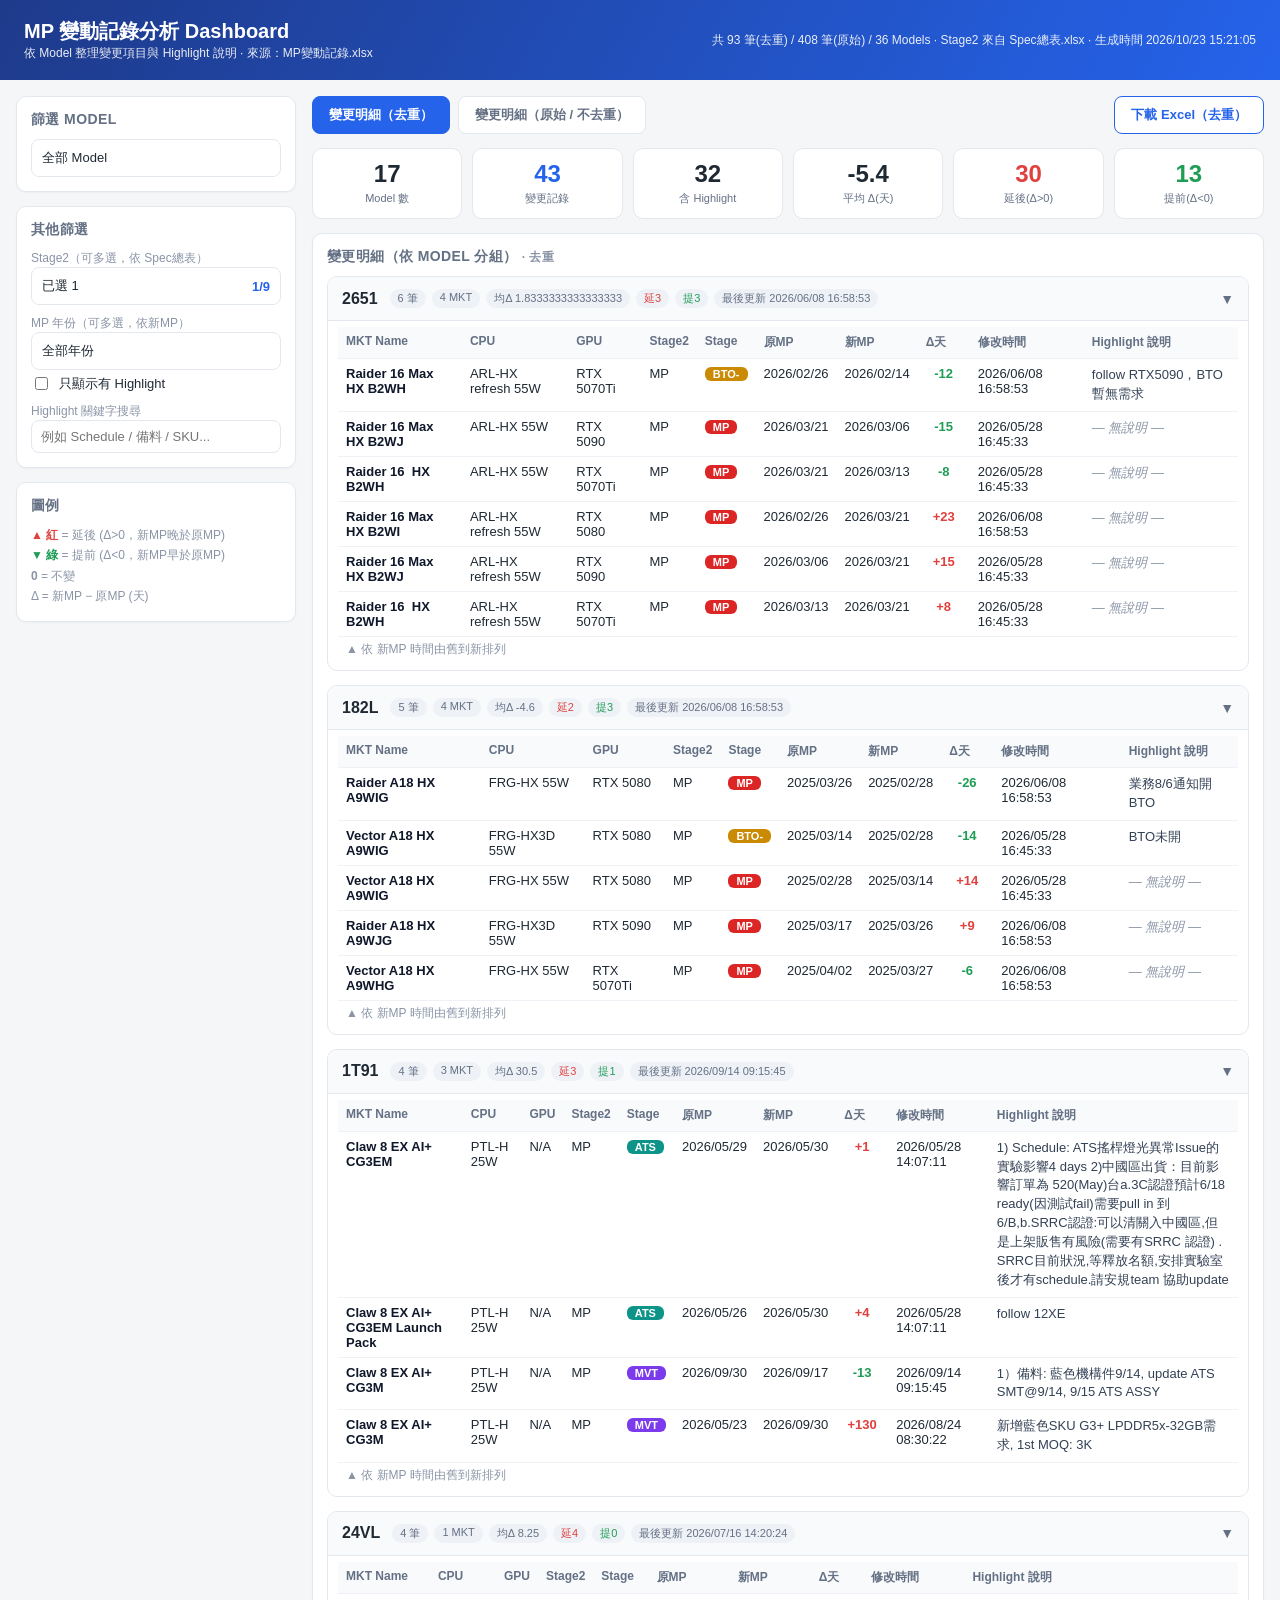
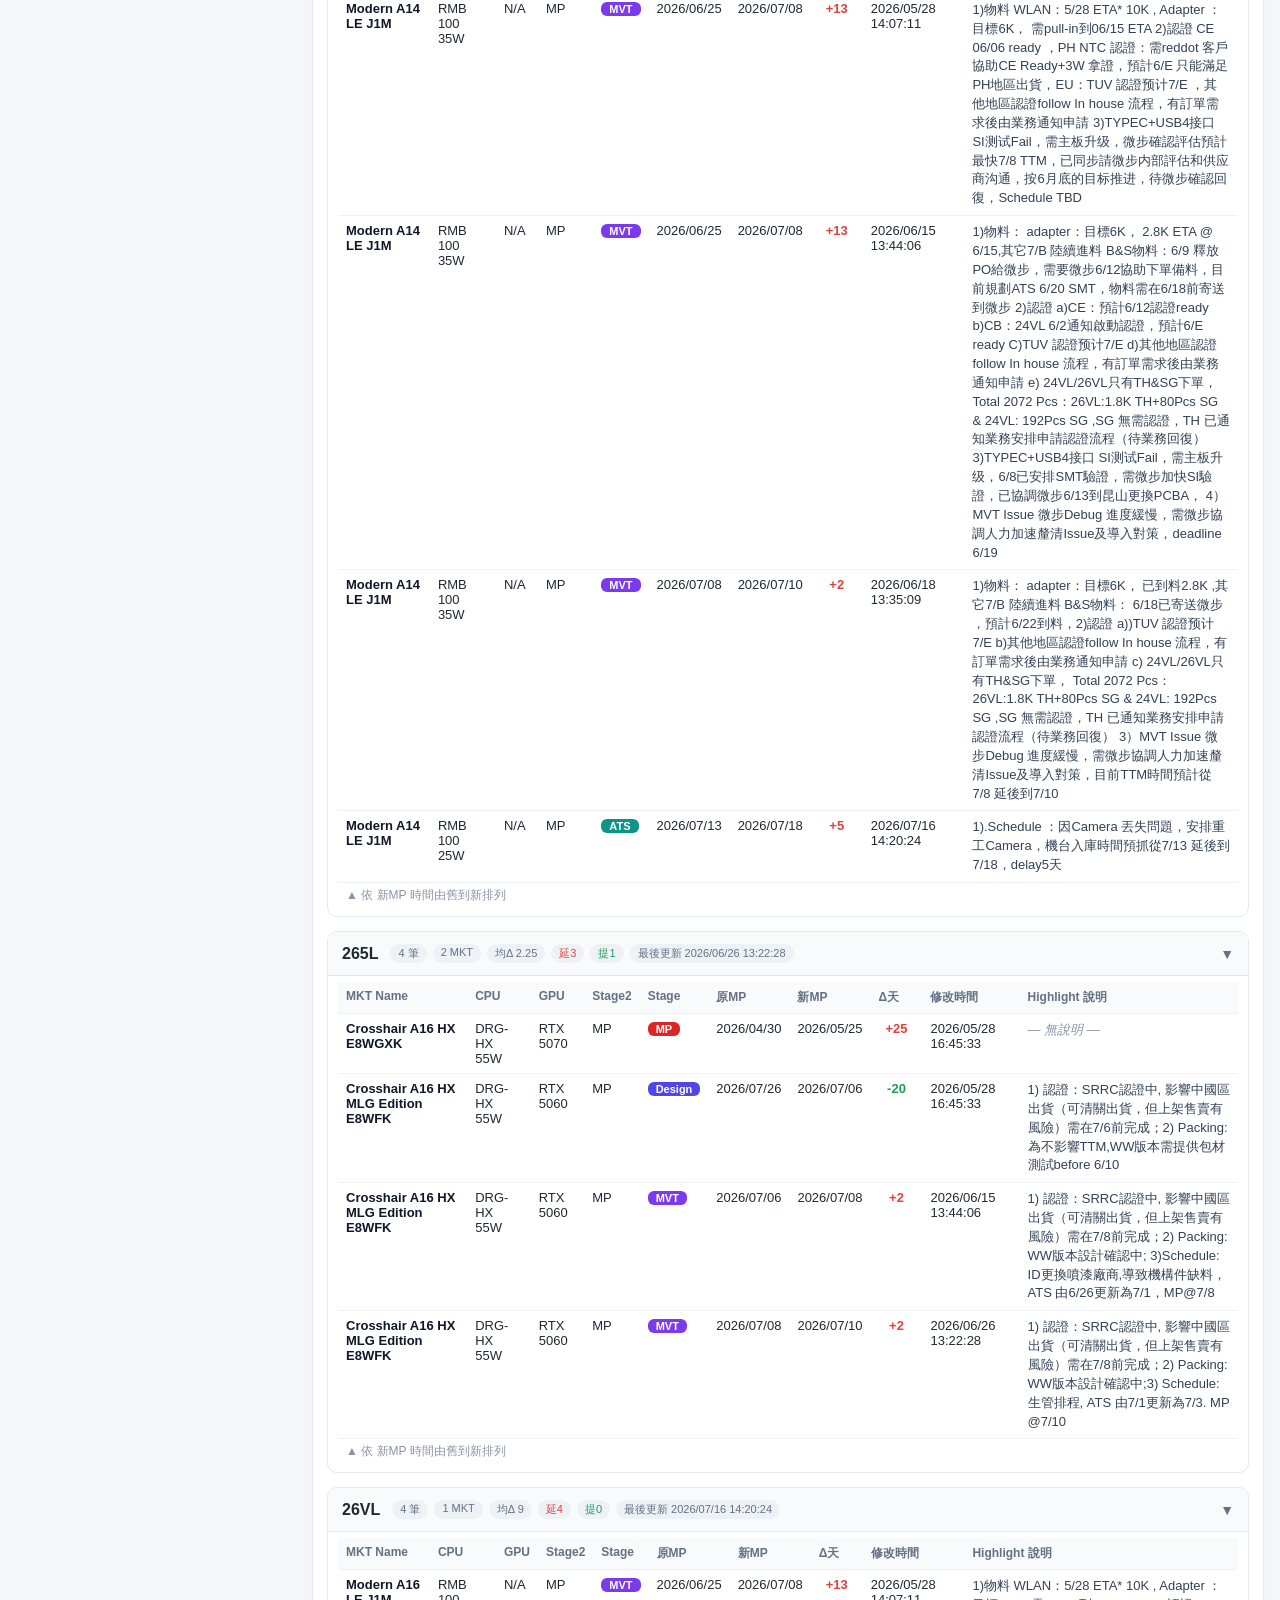
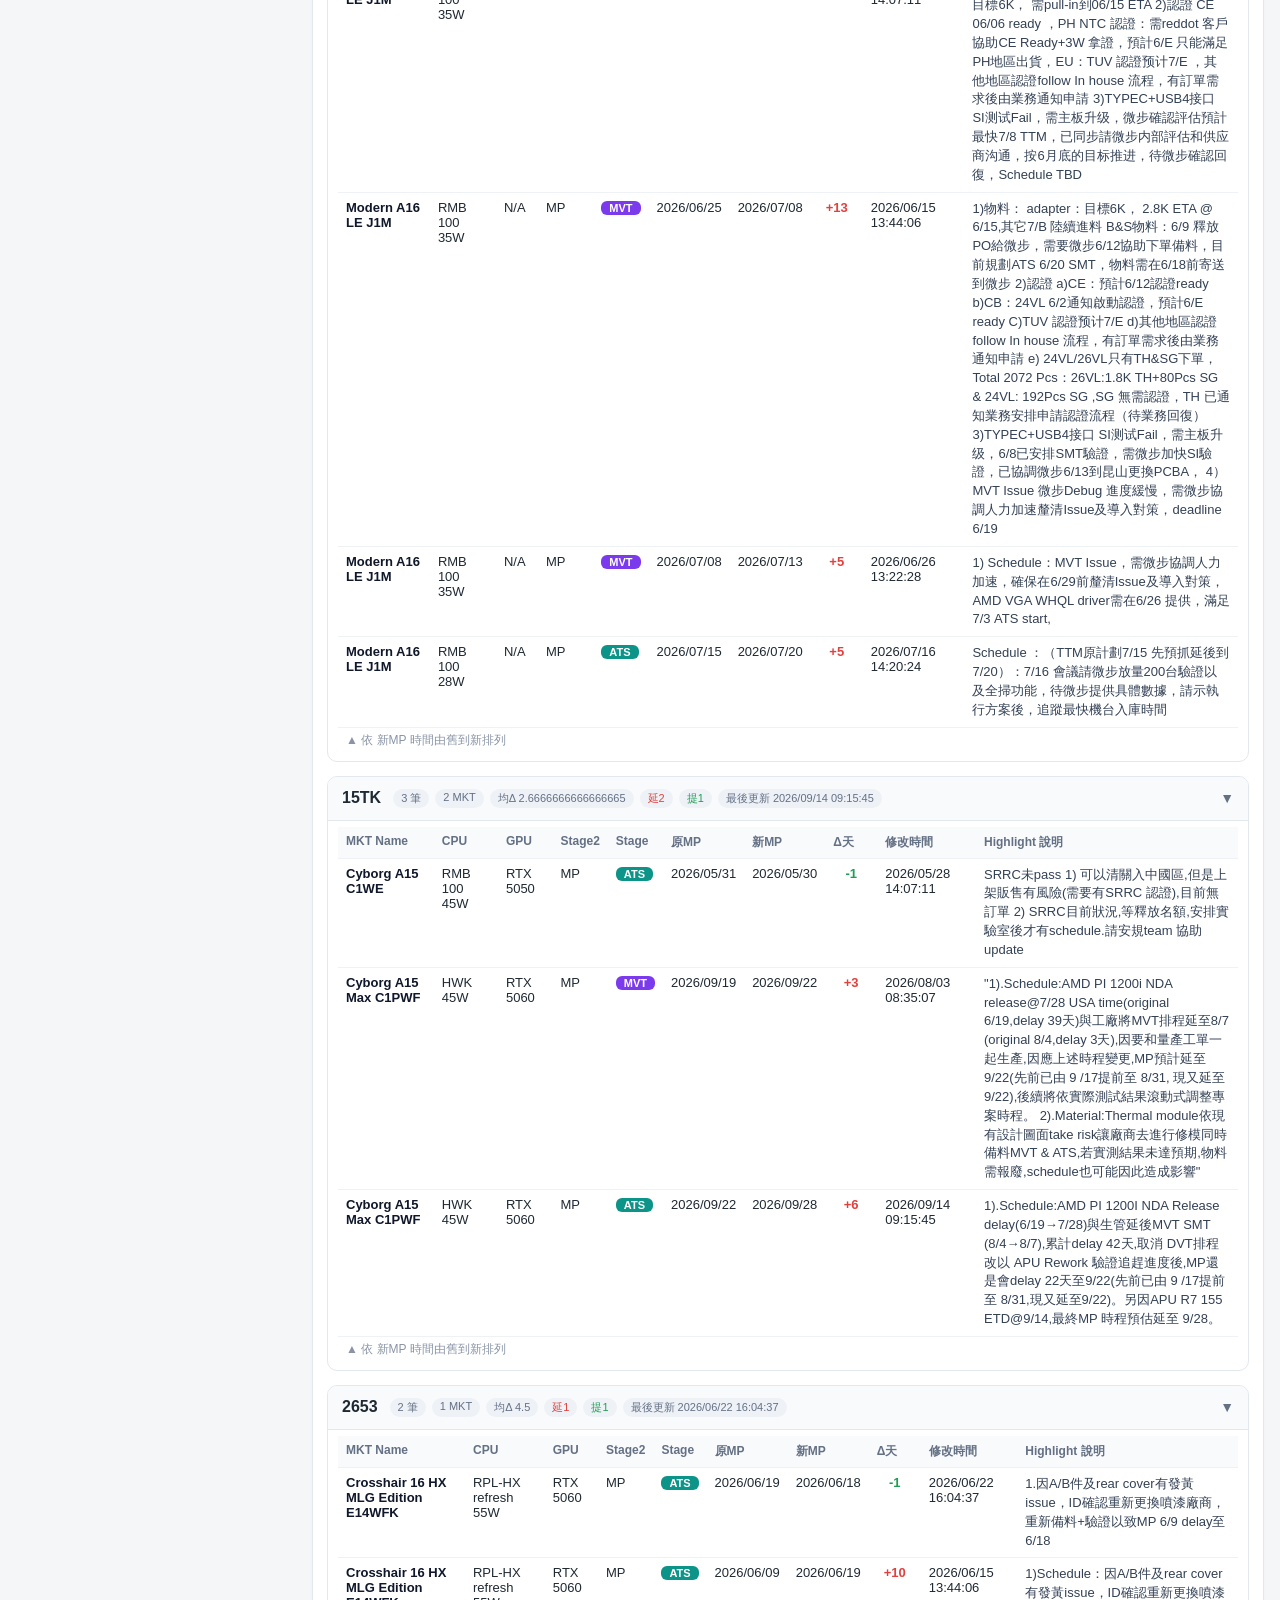
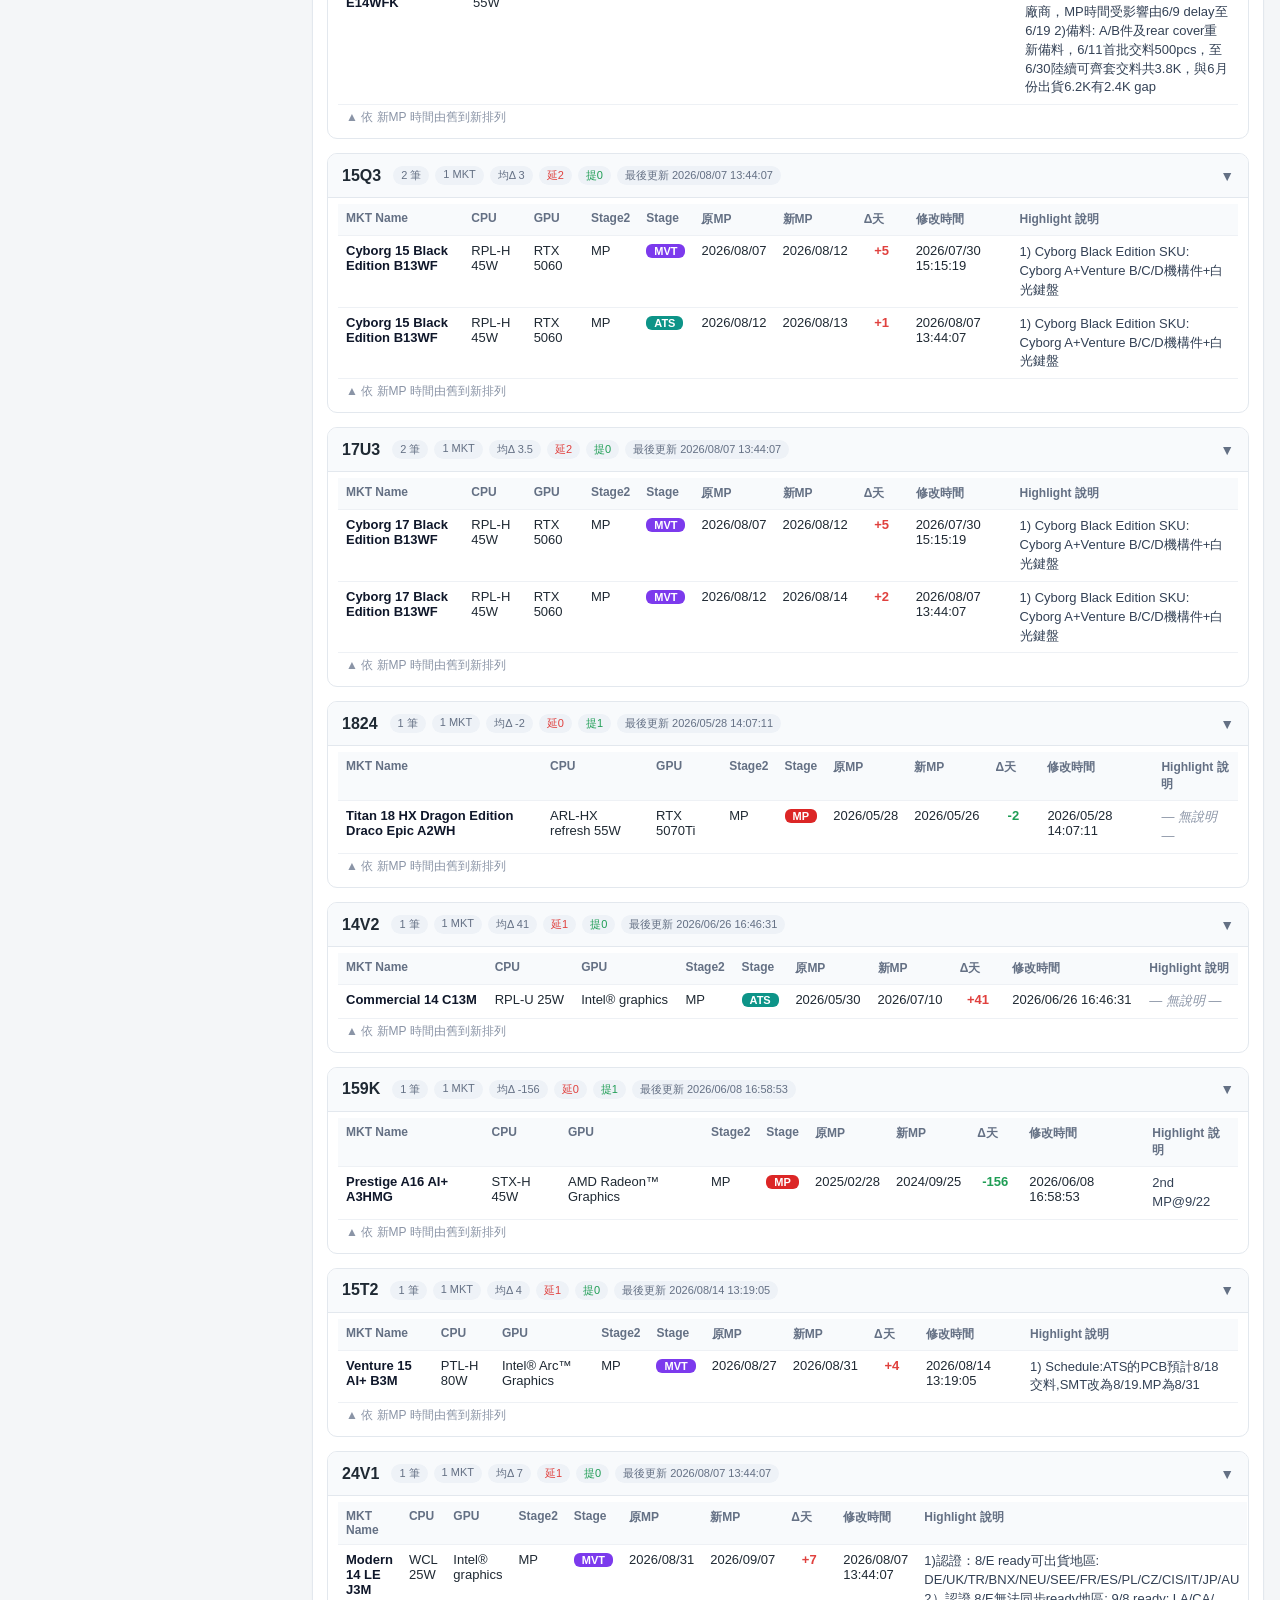
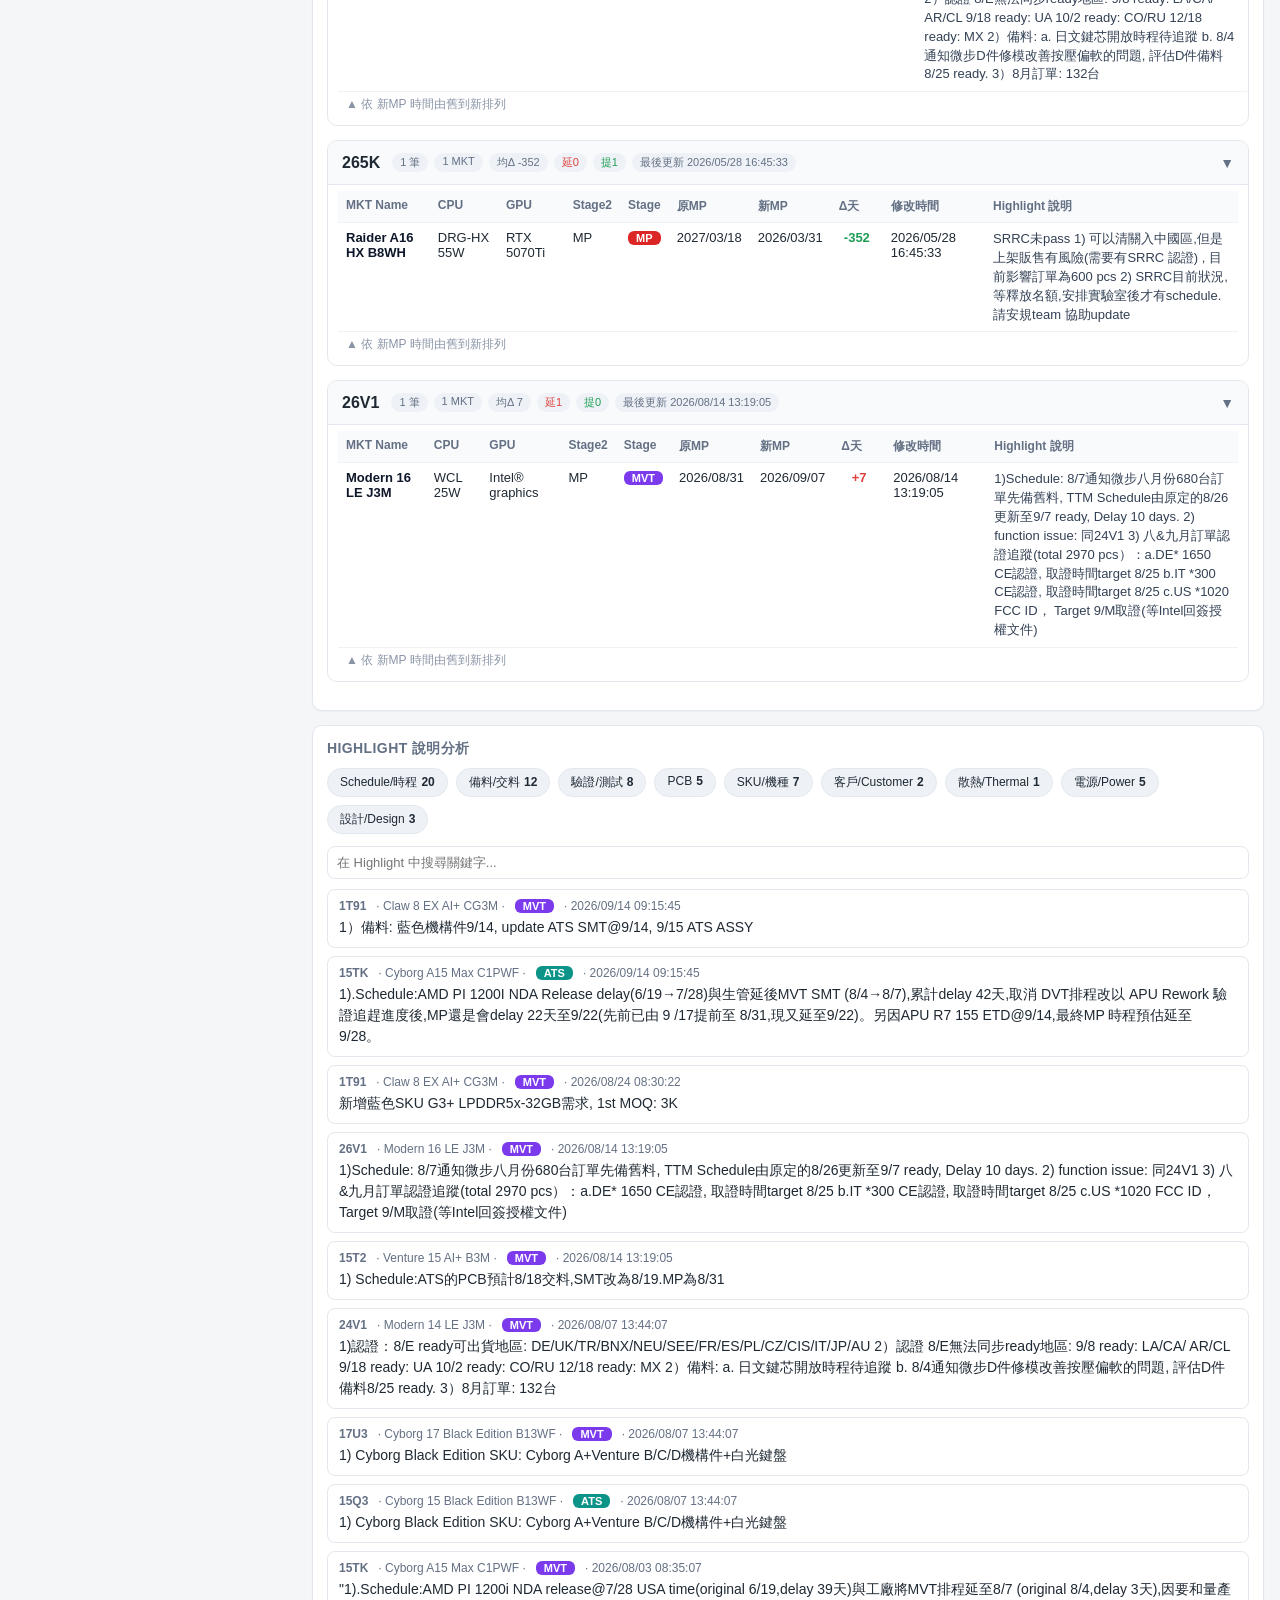
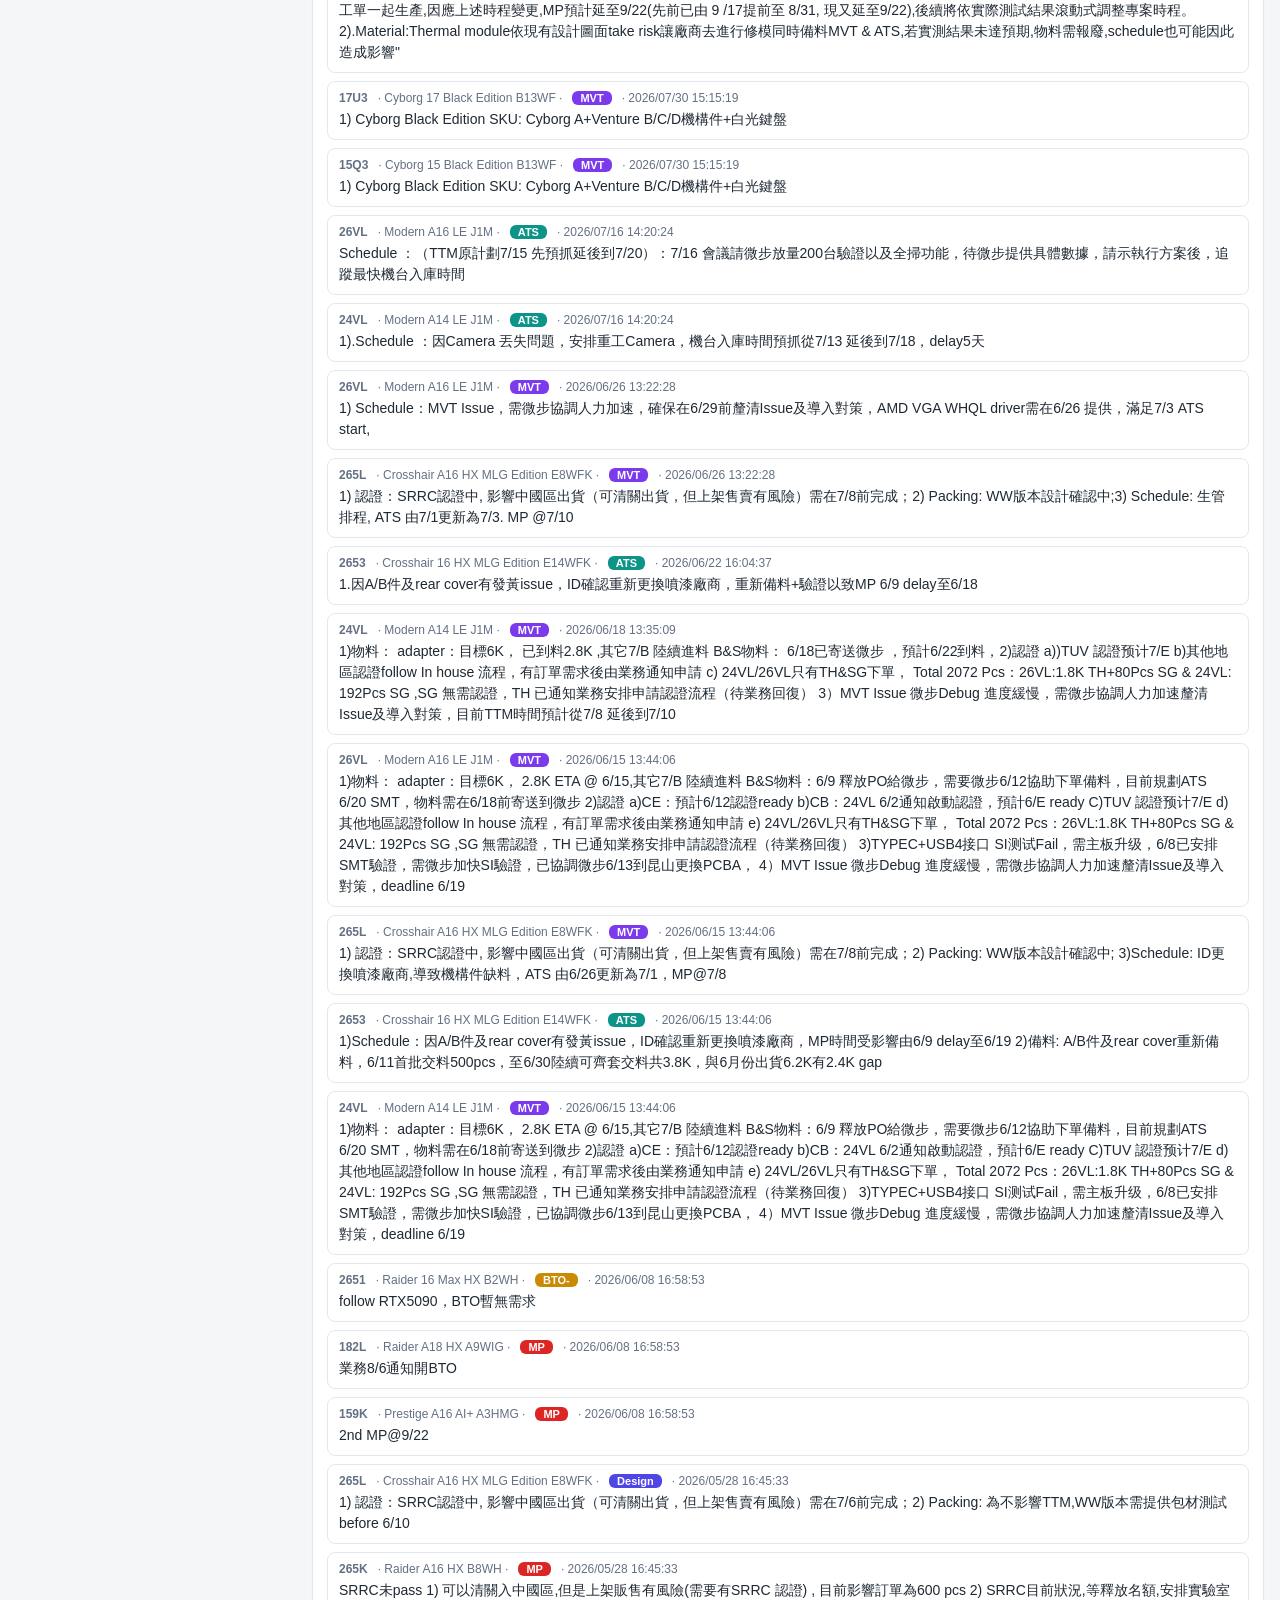
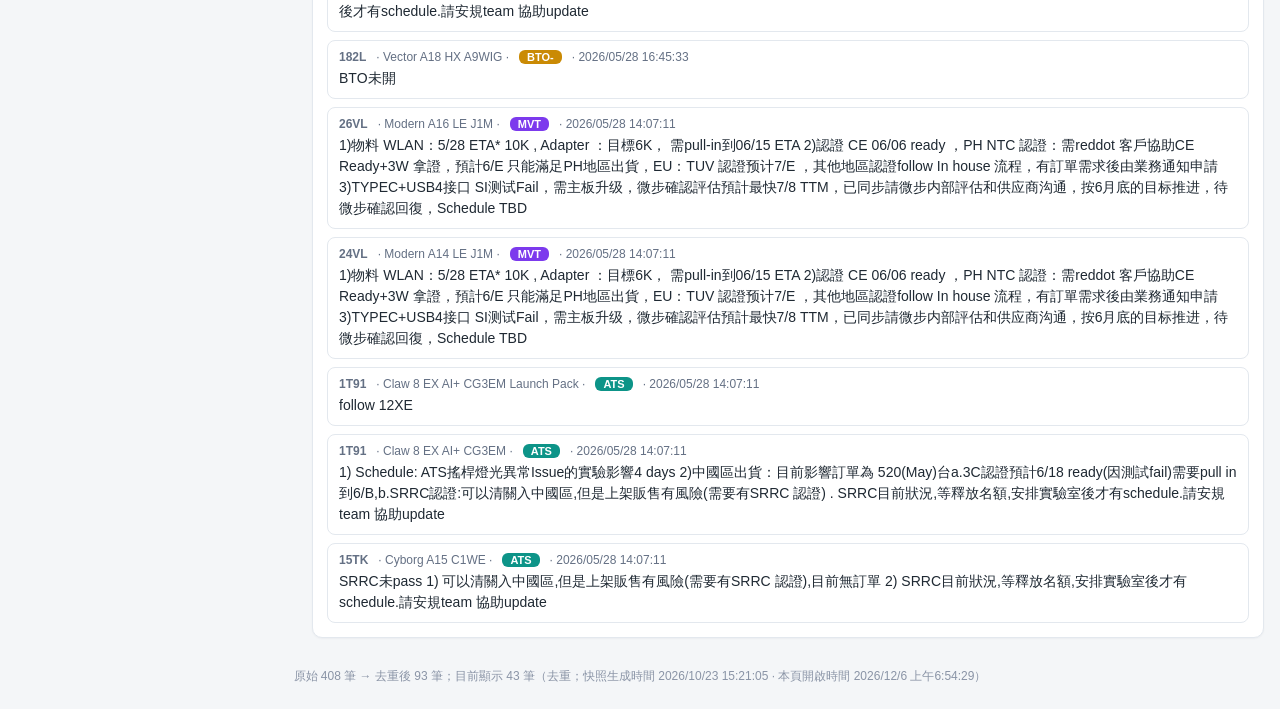
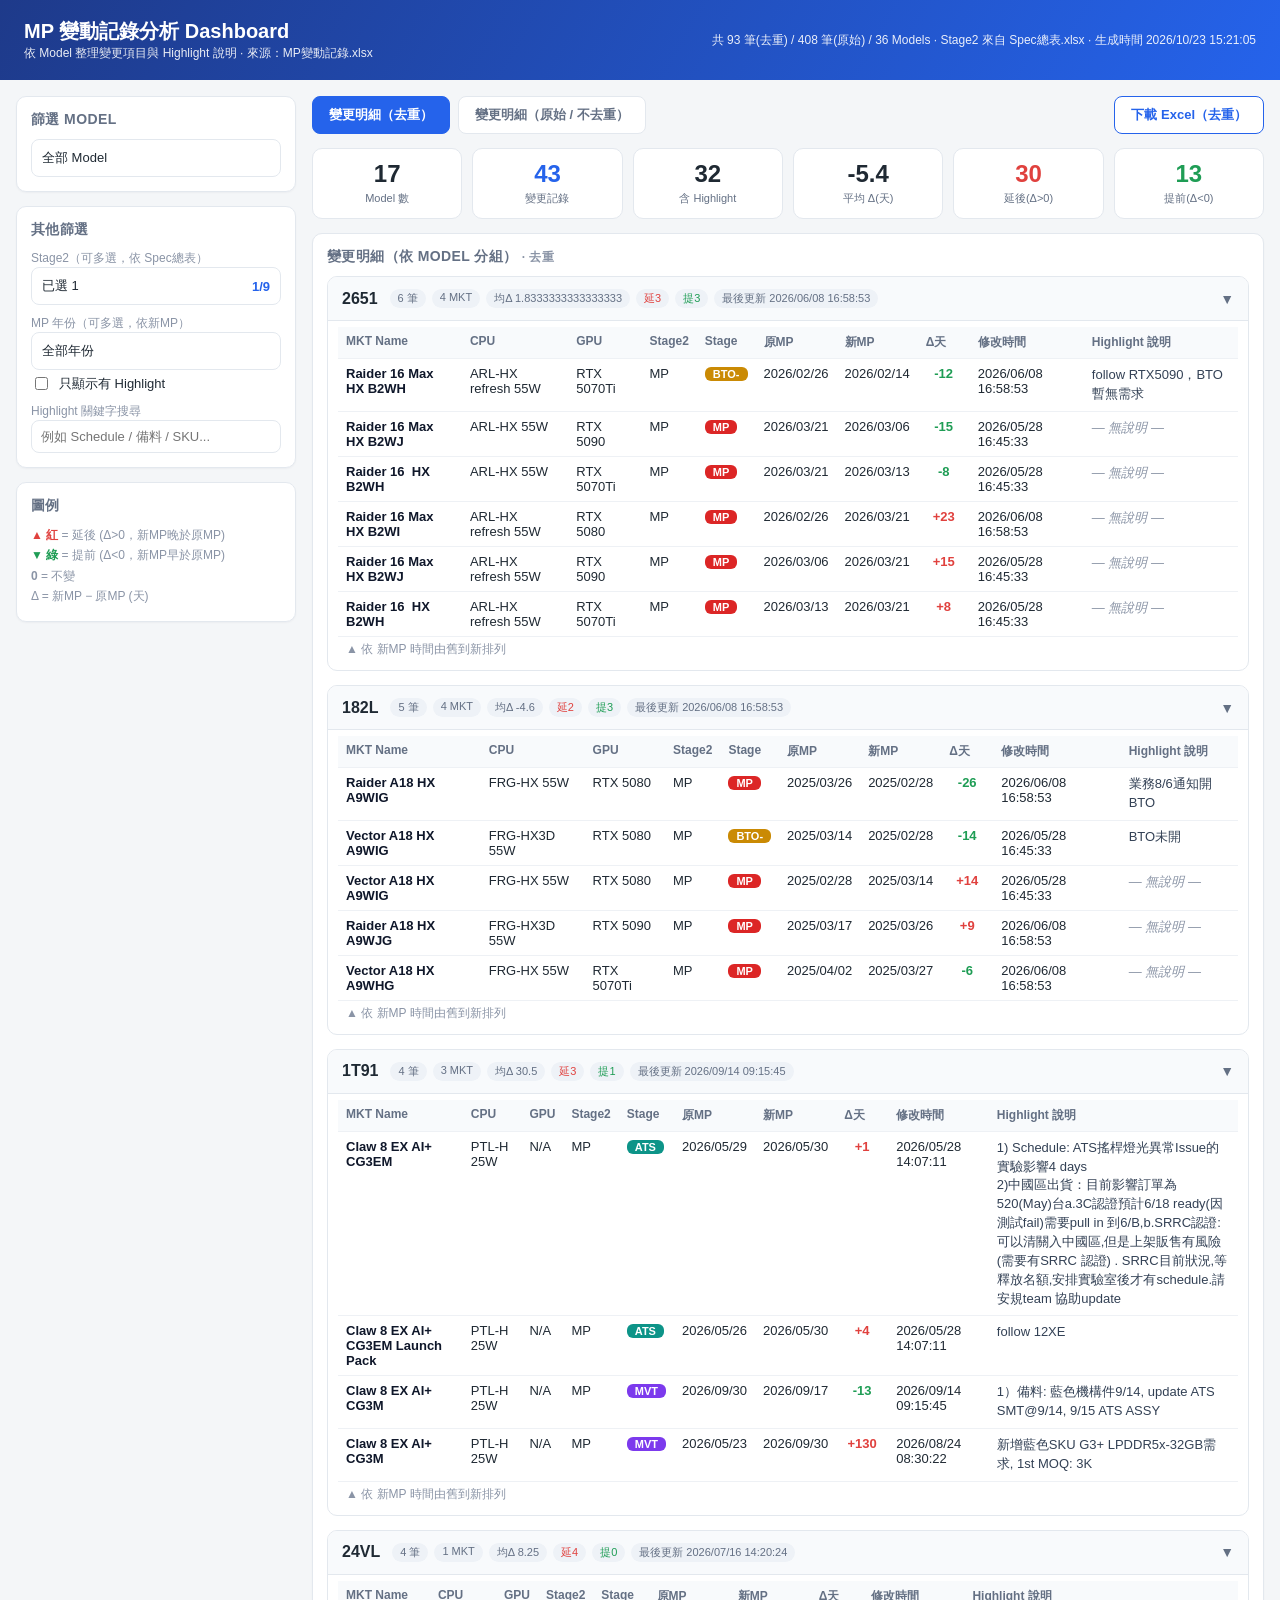
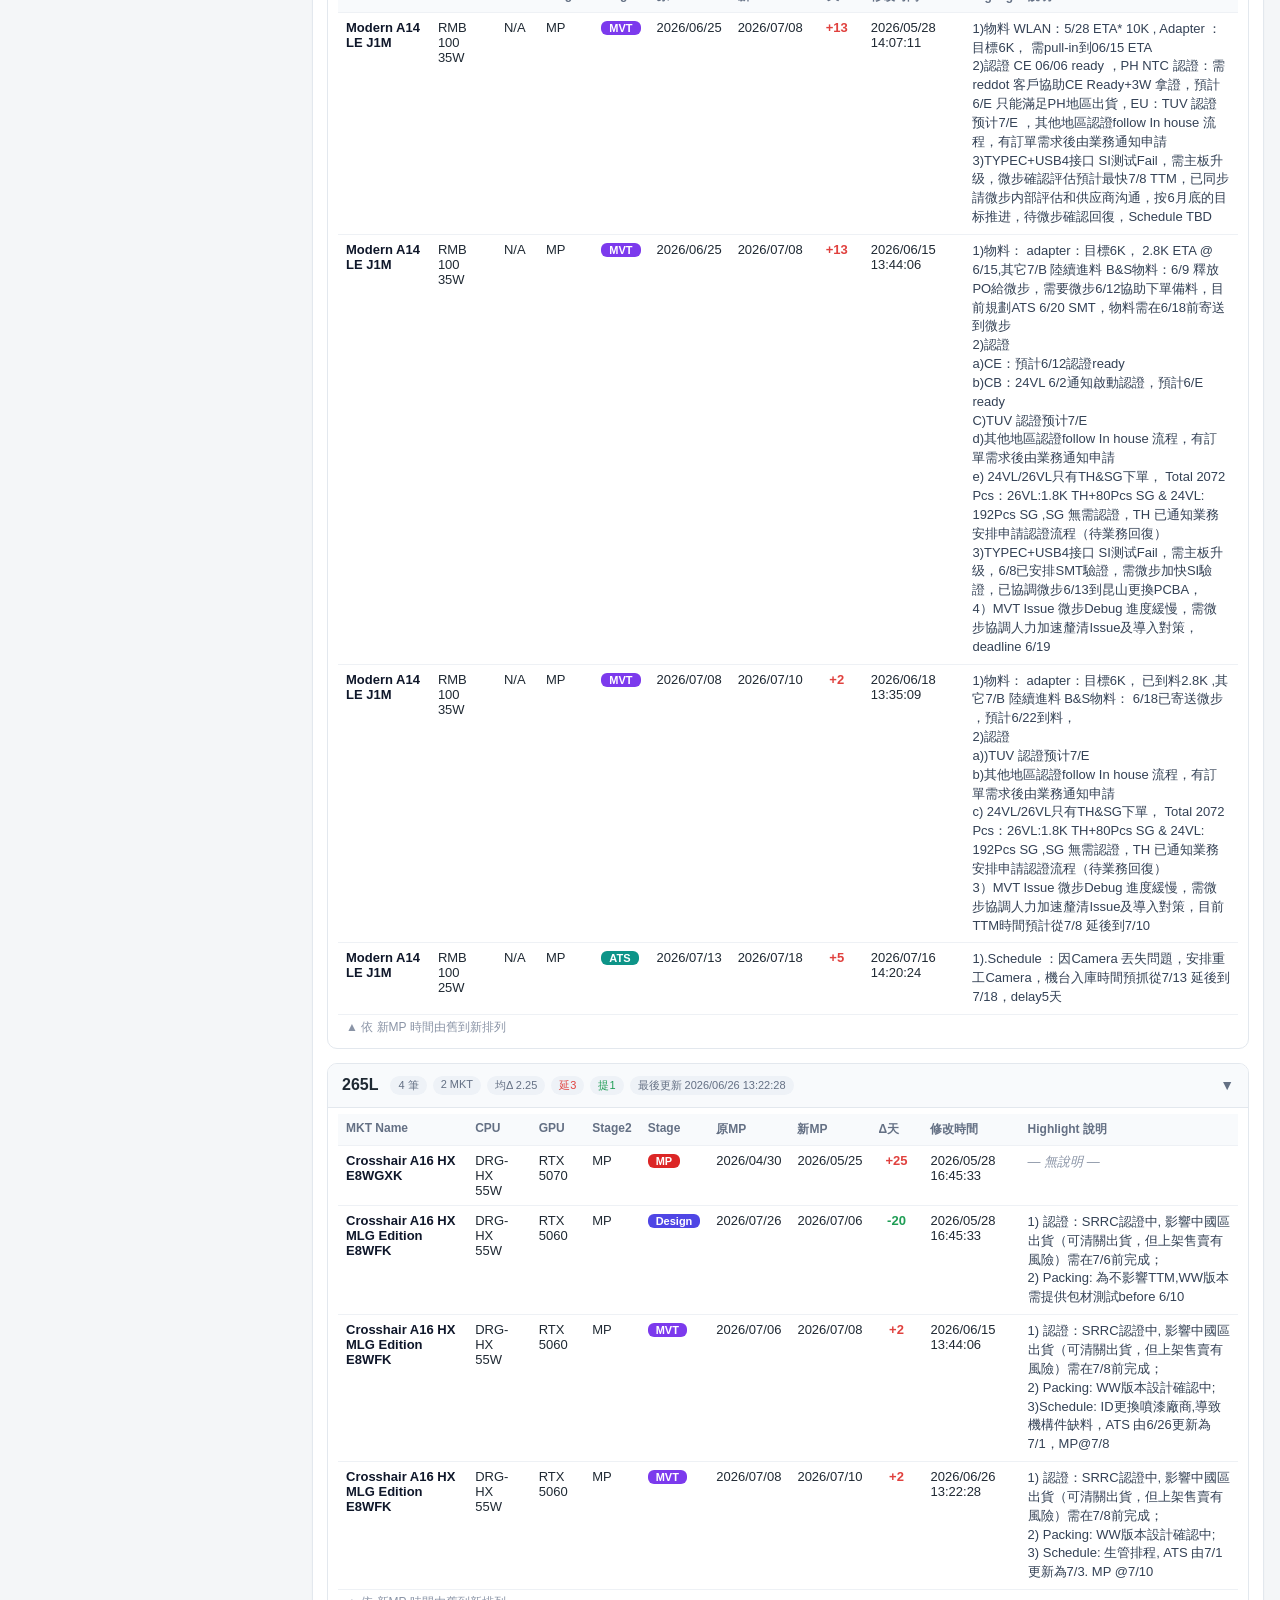
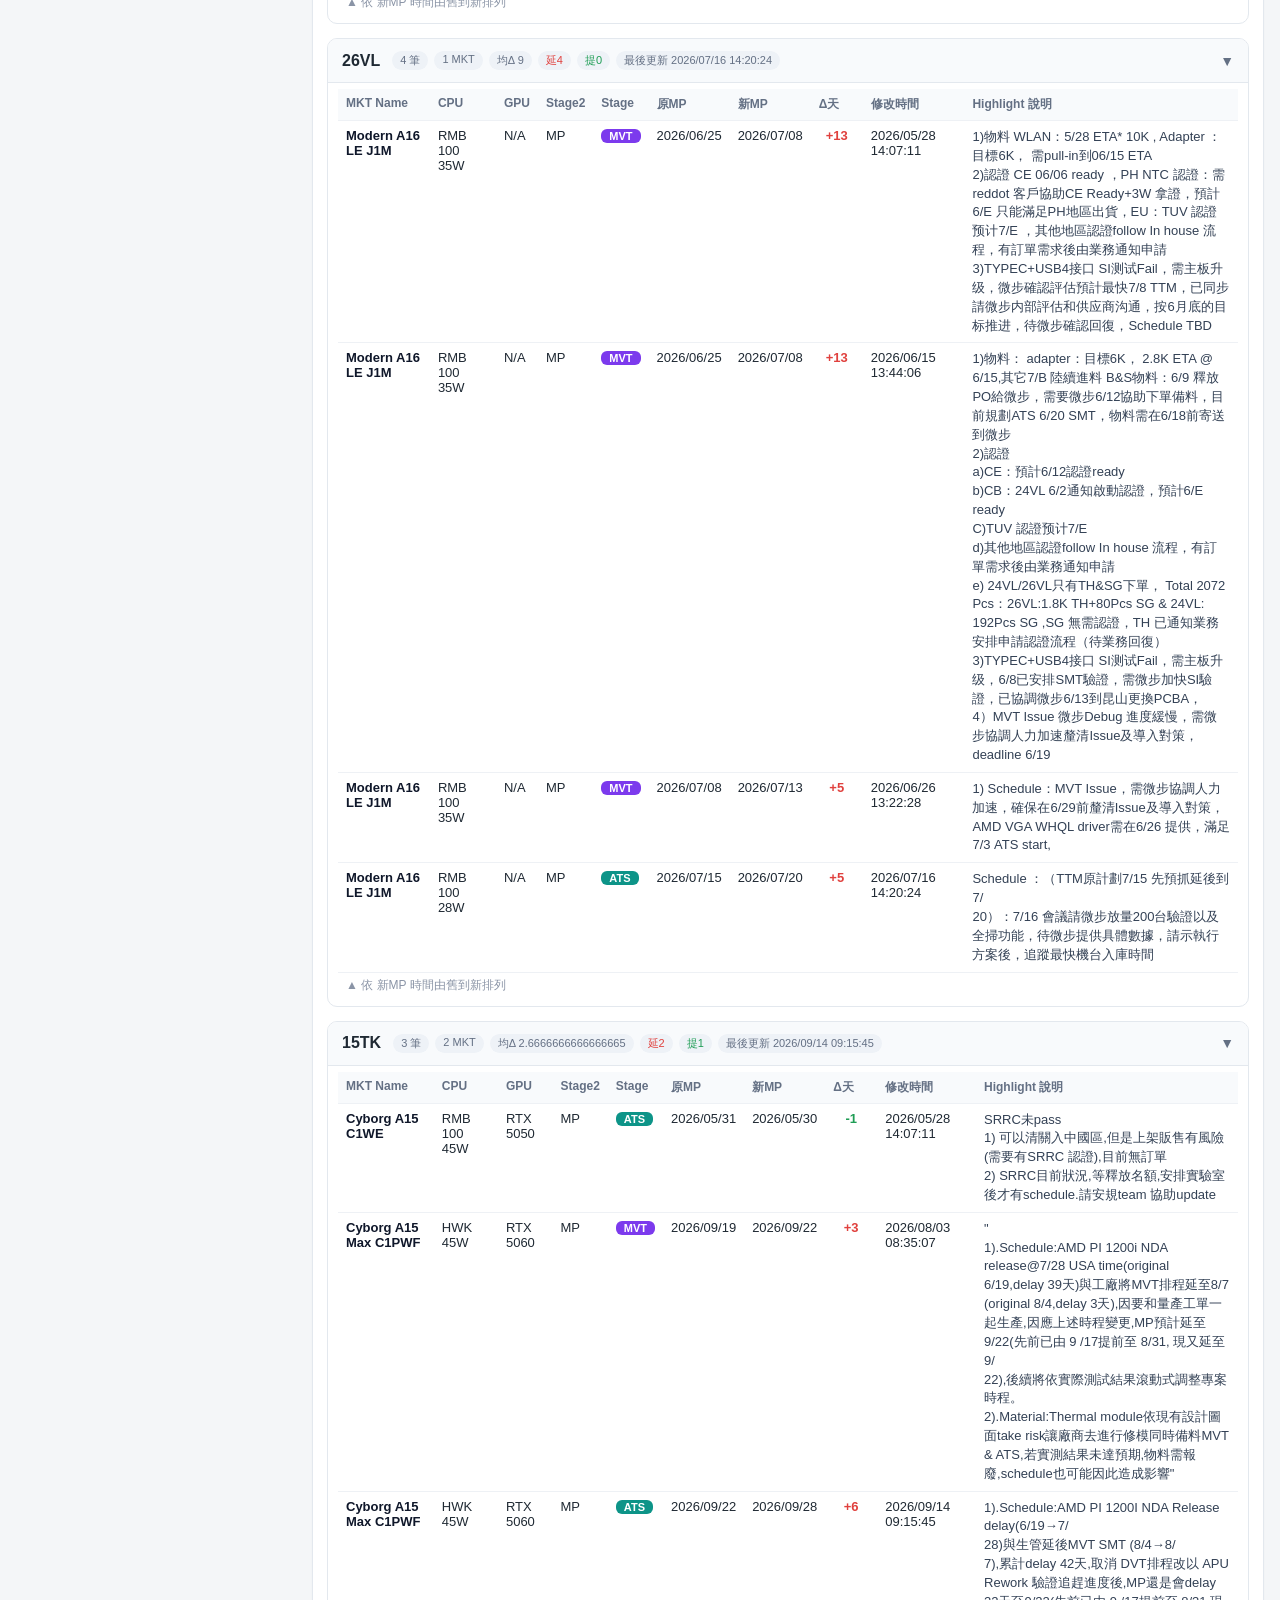
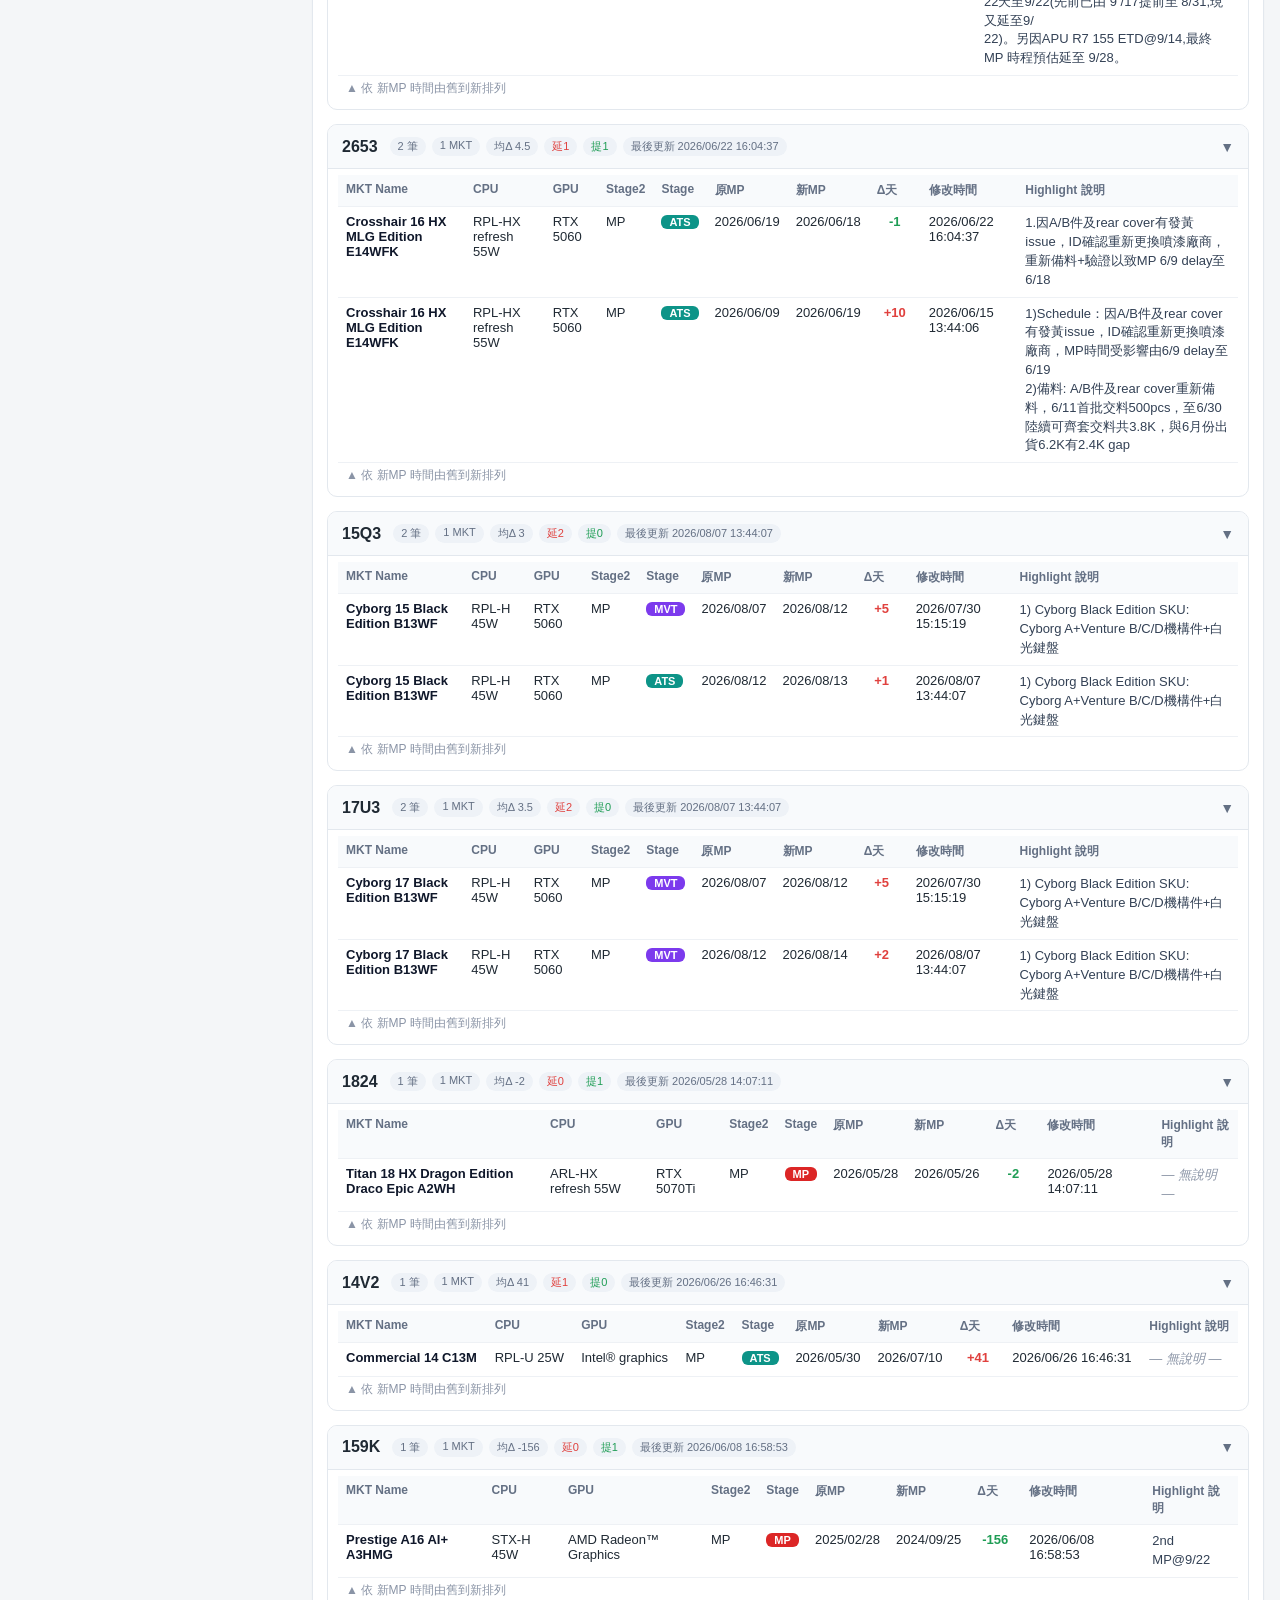
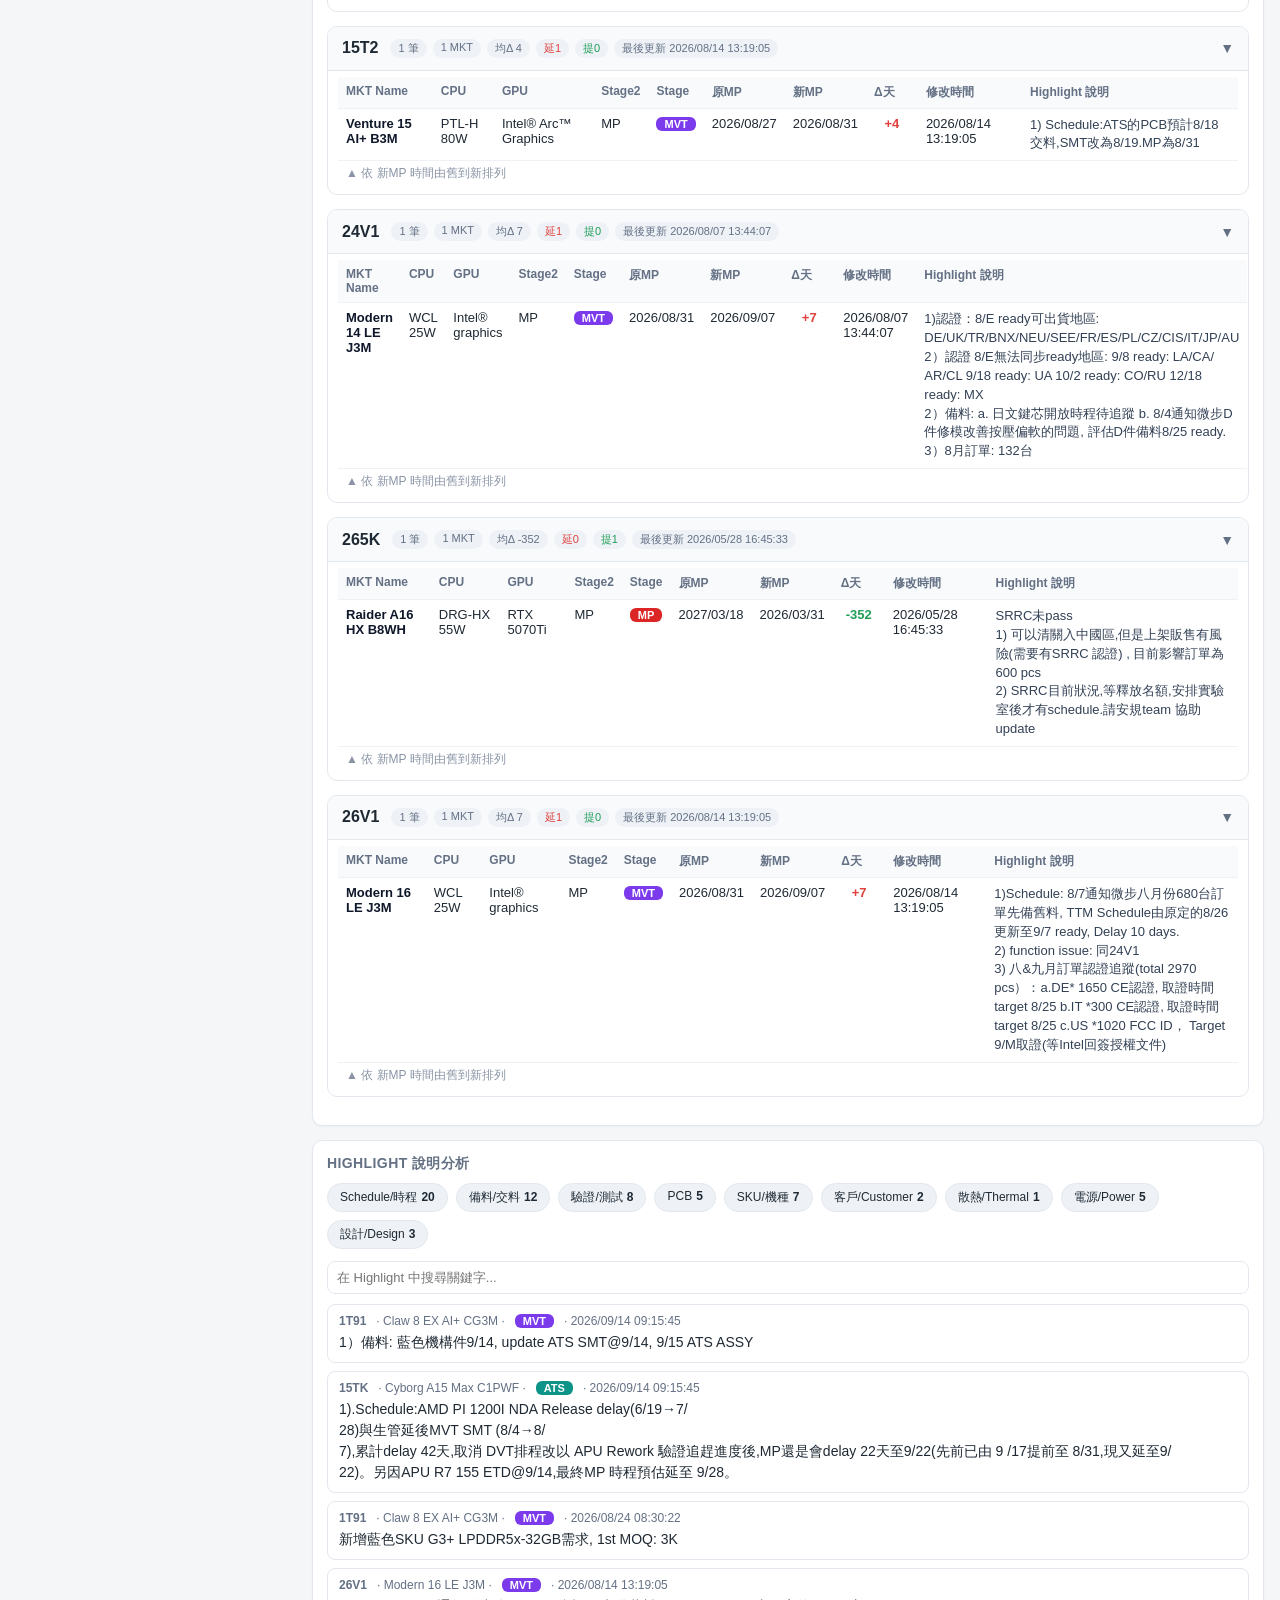
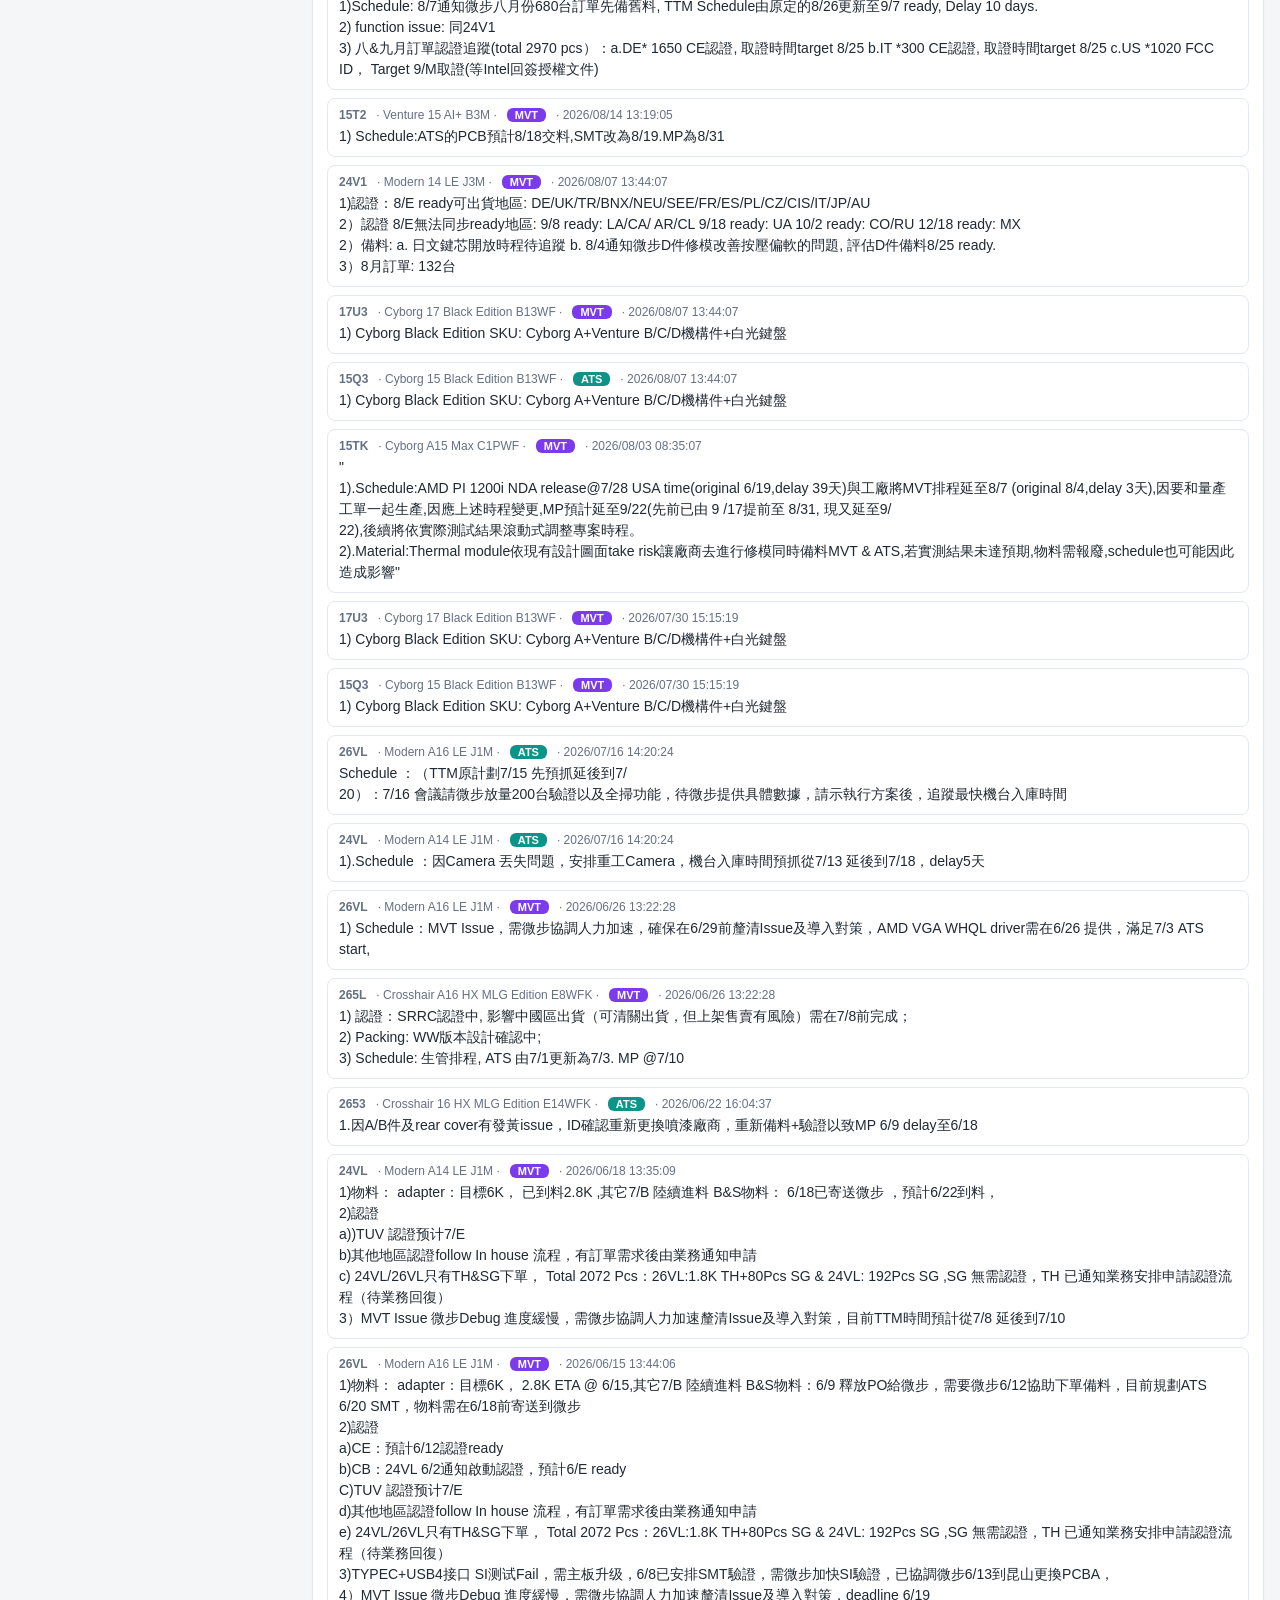
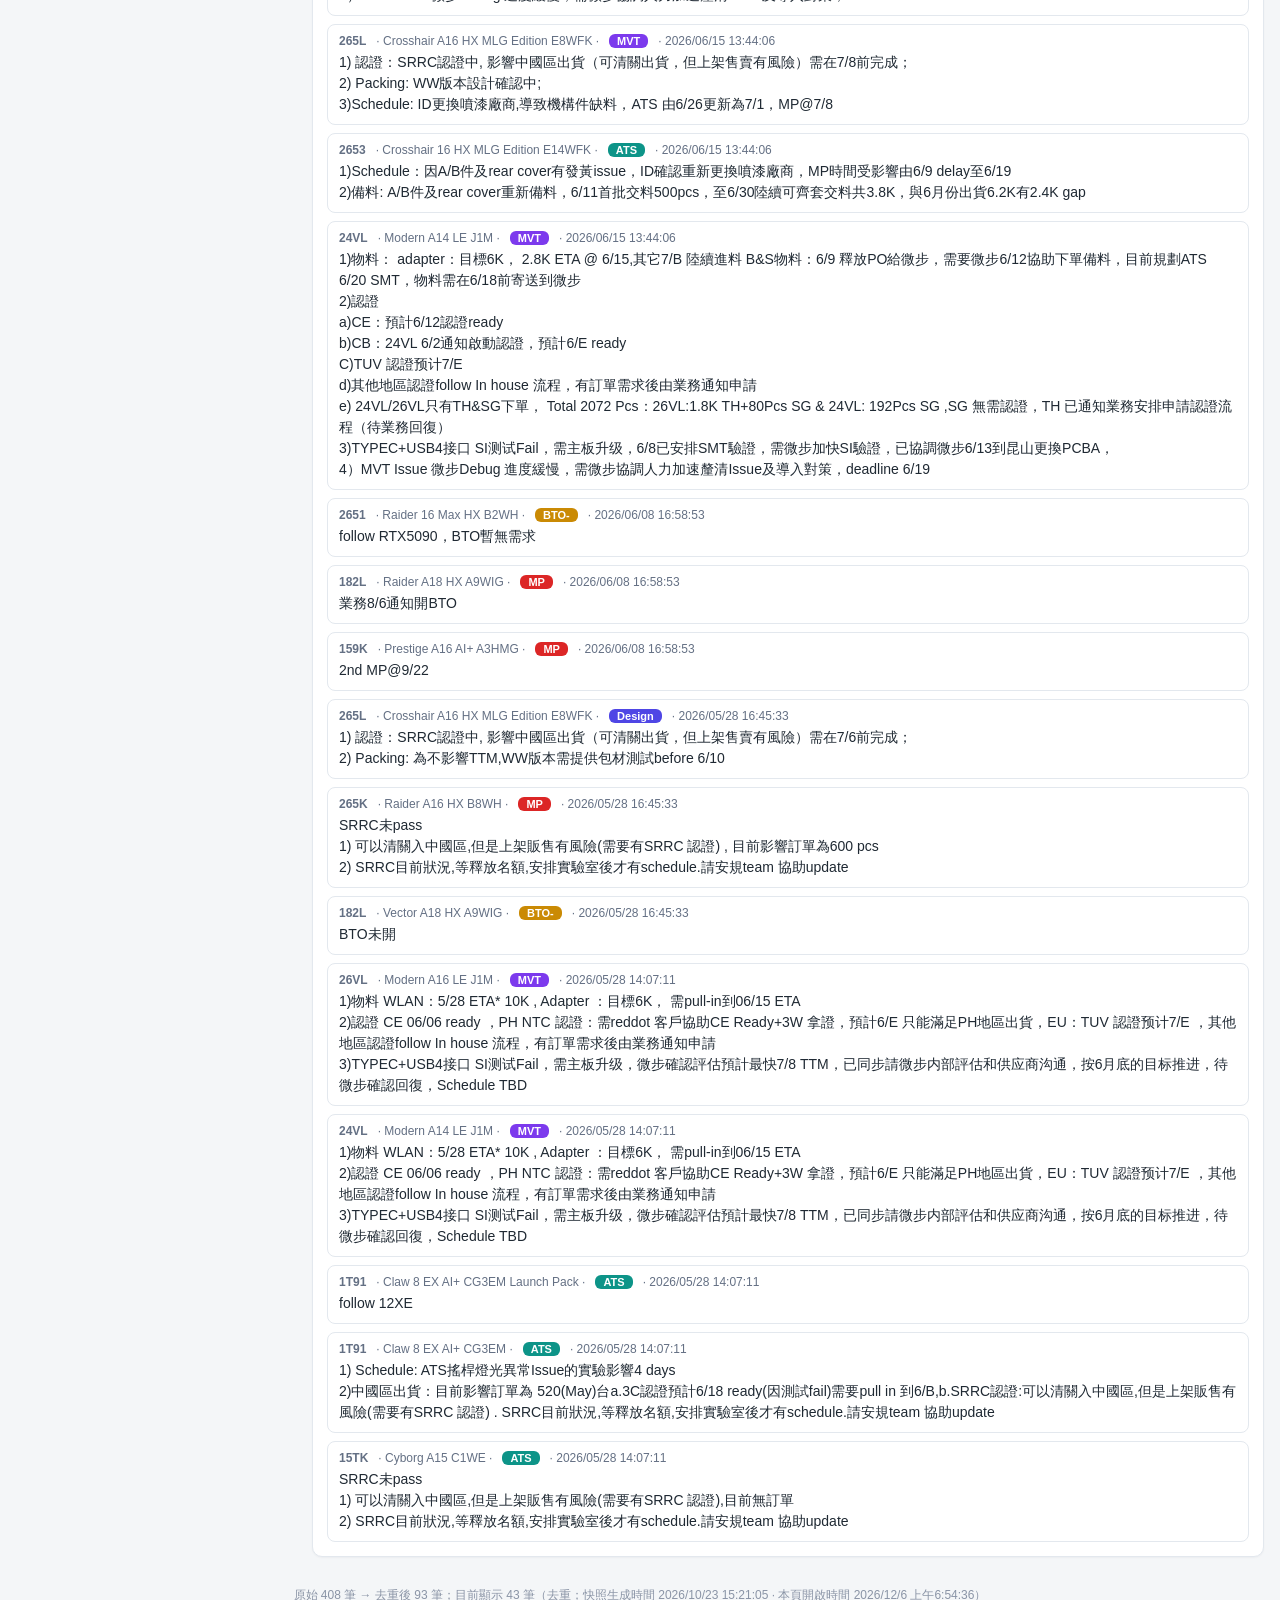
